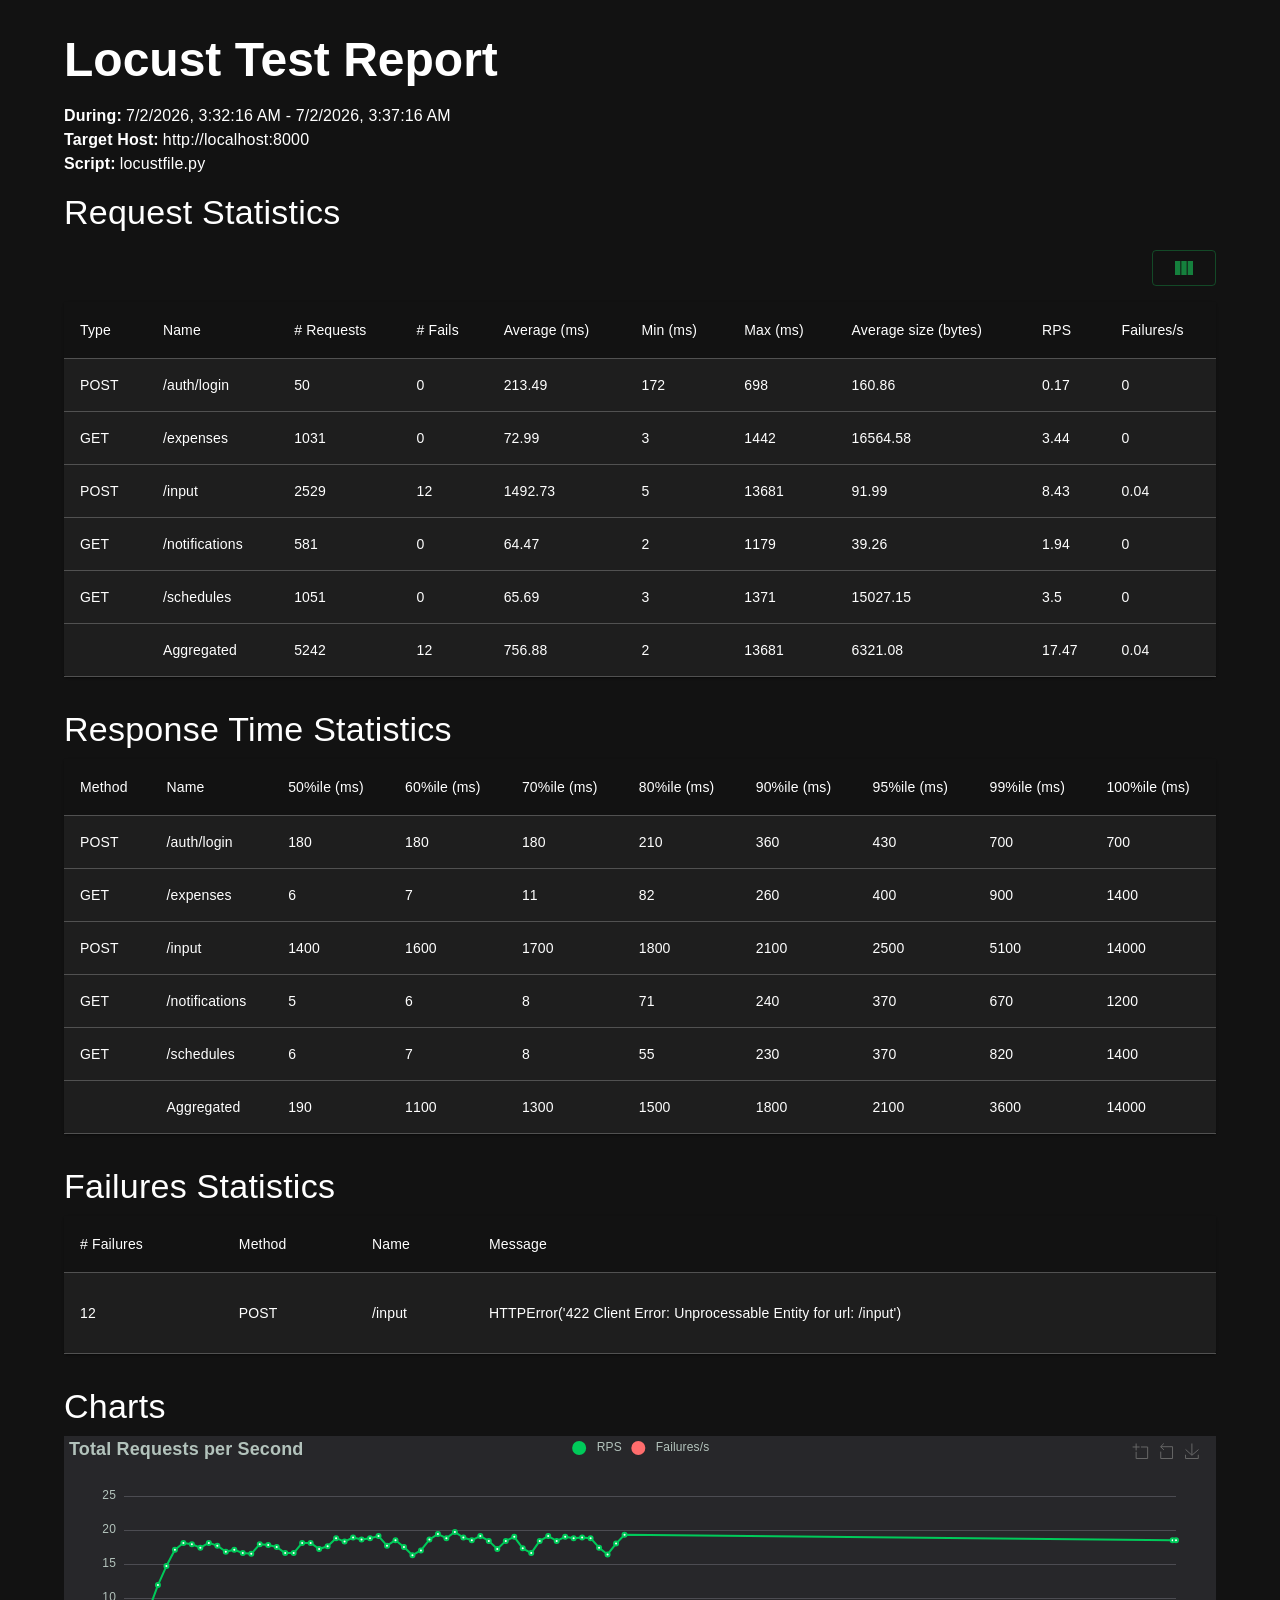
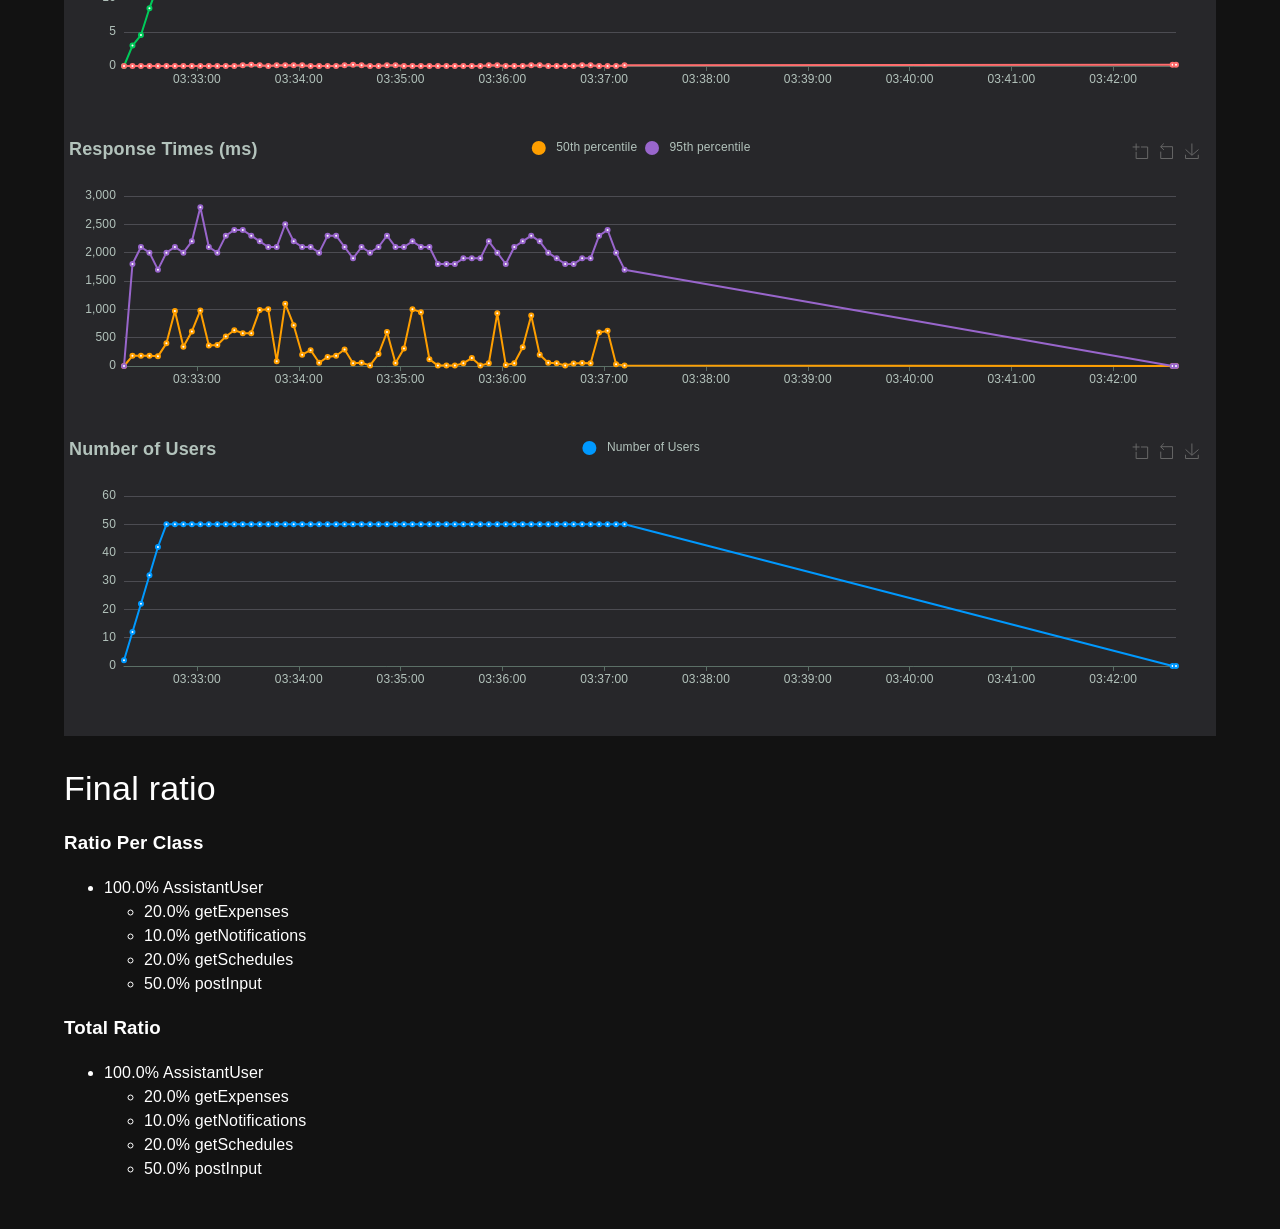
==== loadtest/results/baseline_random/exact_cache/report.html @ 888707a3 "test: add baseline_random exact_cache results (hit rate 83%, p50 unchanged)" ====
<!DOCTYPE html>
<html lang="en">
  
  <head>
    <meta charset="utf-8" />
    <link rel="shortcut icon" href="../../assets/favicon-light.png" media="(prefers-color-scheme: light)">
    <link rel="shortcut icon" href="../../assets/favicon-dark.png" media="(prefers-color-scheme: dark)">
    <meta name="viewport" content="width=device-width, initial-scale=1" />
    <meta name="theme-color" content="#000000" />

    <title>Locust</title>
    <script type="module" crossorigin>function jW(e,t){for(var r=0;r<t.length;r++){const n=t[r];if(typeof n!="string"&&!Array.isArray(n)){for(const i in n)if(i!=="default"&&!(i in e)){const a=Object.getOwnPropertyDescriptor(n,i);a&&Object.defineProperty(e,i,a.get?a:{enumerable:!0,get:()=>n[i]})}}}return Object.freeze(Object.defineProperty(e,Symbol.toStringTag,{value:"Module"}))}(function(){const t=document.createElement("link").relList;if(t&&t.supports&&t.supports("modulepreload"))return;for(const i of document.querySelectorAll('link[rel="modulepreload"]'))n(i);new MutationObserver(i=>{for(const a of i)if(a.type==="childList")for(const o of a.addedNodes)o.tagName==="LINK"&&o.rel==="modulepreload"&&n(o)}).observe(document,{childList:!0,subtree:!0});function r(i){const a={};return i.integrity&&(a.integrity=i.integrity),i.referrerPolicy&&(a.referrerPolicy=i.referrerPolicy),i.crossOrigin==="use-credentials"?a.credentials="include":i.crossOrigin==="anonymous"?a.credentials="omit":a.credentials="same-origin",a}function n(i){if(i.ep)return;i.ep=!0;const a=r(i);fetch(i.href,a)}})();function ym(e){return e&&e.__esModule&&Object.prototype.hasOwnProperty.call(e,"default")?e.default:e}function YW(e){if(e.__esModule)return e;var t=e.default;if(typeof t=="function"){var r=function n(){return this instanceof n?Reflect.construct(t,arguments,this.constructor):t.apply(this,arguments)};r.prototype=t.prototype}else r={};return Object.defineProperty(r,"__esModule",{value:!0}),Object.keys(e).forEach(function(n){var i=Object.getOwnPropertyDescriptor(e,n);Object.defineProperty(r,n,i.get?i:{enumerable:!0,get:function(){return e[n]}})}),r}var Fz={exports:{}},mm={},Vz={exports:{}},je={};/**
 * @license React
 * react.production.min.js
 *
 * Copyright (c) Facebook, Inc. and its affiliates.
 *
 * This source code is licensed under the MIT license found in the
 * LICENSE file in the root directory of this source tree.
 */var Gd=Symbol.for("react.element"),XW=Symbol.for("react.portal"),ZW=Symbol.for("react.fragment"),KW=Symbol.for("react.strict_mode"),qW=Symbol.for("react.profiler"),QW=Symbol.for("react.provider"),JW=Symbol.for("react.context"),e8=Symbol.for("react.forward_ref"),t8=Symbol.for("react.suspense"),r8=Symbol.for("react.memo"),n8=Symbol.for("react.lazy"),kM=Symbol.iterator;function i8(e){return e===null||typeof e!="object"?null:(e=kM&&e[kM]||e["@@iterator"],typeof e=="function"?e:null)}var Gz={isMounted:function(){return!1},enqueueForceUpdate:function(){},enqueueReplaceState:function(){},enqueueSetState:function(){}},$z=Object.assign,Hz={};function zc(e,t,r){this.props=e,this.context=t,this.refs=Hz,this.updater=r||Gz}zc.prototype.isReactComponent={};zc.prototype.setState=function(e,t){if(typeof e!="object"&&typeof e!="function"&&e!=null)throw Error("setState(...): takes an object of state variables to update or a function which returns an object of state variables.");this.updater.enqueueSetState(this,e,t,"setState")};zc.prototype.forceUpdate=function(e){this.updater.enqueueForceUpdate(this,e,"forceUpdate")};function Wz(){}Wz.prototype=zc.prototype;function OC(e,t,r){this.props=e,this.context=t,this.refs=Hz,this.updater=r||Gz}var NC=OC.prototype=new Wz;NC.constructor=OC;$z(NC,zc.prototype);NC.isPureReactComponent=!0;var PM=Array.isArray,Uz=Object.prototype.hasOwnProperty,zC={current:null},jz={key:!0,ref:!0,__self:!0,__source:!0};function Yz(e,t,r){var n,i={},a=null,o=null;if(t!=null)for(n in t.ref!==void 0&&(o=t.ref),t.key!==void 0&&(a=""+t.key),t)Uz.call(t,n)&&!jz.hasOwnProperty(n)&&(i[n]=t[n]);var s=arguments.length-2;if(s===1)i.children=r;else if(1<s){for(var l=Array(s),u=0;u<s;u++)l[u]=arguments[u+2];i.children=l}if(e&&e.defaultProps)for(n in s=e.defaultProps,s)i[n]===void 0&&(i[n]=s[n]);return{$$typeof:Gd,type:e,key:a,ref:o,props:i,_owner:zC.current}}function a8(e,t){return{$$typeof:Gd,type:e.type,key:t,ref:e.ref,props:e.props,_owner:e._owner}}function BC(e){return typeof e=="object"&&e!==null&&e.$$typeof===Gd}function o8(e){var t={"=":"=0",":":"=2"};return"$"+e.replace(/[=:]/g,function(r){return t[r]})}var IM=/\/+/g;function t1(e,t){return typeof e=="object"&&e!==null&&e.key!=null?o8(""+e.key):t.toString(36)}function Zv(e,t,r,n,i){var a=typeof e;(a==="undefined"||a==="boolean")&&(e=null);var o=!1;if(e===null)o=!0;else switch(a){case"string":case"number":o=!0;break;case"object":switch(e.$$typeof){case Gd:case XW:o=!0}}if(o)return o=e,i=i(o),e=n===""?"."+t1(o,0):n,PM(i)?(r="",e!=null&&(r=e.replace(IM,"$&/")+"/"),Zv(i,t,r,"",function(u){return u})):i!=null&&(BC(i)&&(i=a8(i,r+(!i.key||o&&o.key===i.key?"":(""+i.key).replace(IM,"$&/")+"/")+e)),t.push(i)),1;if(o=0,n=n===""?".":n+":",PM(e))for(var s=0;s<e.length;s++){a=e[s];var l=n+t1(a,s);o+=Zv(a,t,r,l,i)}else if(l=i8(e),typeof l=="function")for(e=l.call(e),s=0;!(a=e.next()).done;)a=a.value,l=n+t1(a,s++),o+=Zv(a,t,r,l,i);else if(a==="object")throw t=String(e),Error("Objects are not valid as a React child (found: "+(t==="[object Object]"?"object with keys {"+Object.keys(e).join(", ")+"}":t)+"). If you meant to render a collection of children, use an array instead.");return o}function Sp(e,t,r){if(e==null)return e;var n=[],i=0;return Zv(e,n,"","",function(a){return t.call(r,a,i++)}),n}function s8(e){if(e._status===-1){var t=e._result;t=t(),t.then(function(r){(e._status===0||e._status===-1)&&(e._status=1,e._result=r)},function(r){(e._status===0||e._status===-1)&&(e._status=2,e._result=r)}),e._status===-1&&(e._status=0,e._result=t)}if(e._status===1)return e._result.default;throw e._result}var jr={current:null},Kv={transition:null},l8={ReactCurrentDispatcher:jr,ReactCurrentBatchConfig:Kv,ReactCurrentOwner:zC};function Xz(){throw Error("act(...) is not supported in production builds of React.")}je.Children={map:Sp,forEach:function(e,t,r){Sp(e,function(){t.apply(this,arguments)},r)},count:function(e){var t=0;return Sp(e,function(){t++}),t},toArray:function(e){return Sp(e,function(t){return t})||[]},only:function(e){if(!BC(e))throw Error("React.Children.only expected to receive a single React element child.");return e}};je.Component=zc;je.Fragment=ZW;je.Profiler=qW;je.PureComponent=OC;je.StrictMode=KW;je.Suspense=t8;je.__SECRET_INTERNALS_DO_NOT_USE_OR_YOU_WILL_BE_FIRED=l8;je.act=Xz;je.cloneElement=function(e,t,r){if(e==null)throw Error("React.cloneElement(...): The argument must be a React element, but you passed "+e+".");var n=$z({},e.props),i=e.key,a=e.ref,o=e._owner;if(t!=null){if(t.ref!==void 0&&(a=t.ref,o=zC.current),t.key!==void 0&&(i=""+t.key),e.type&&e.type.defaultProps)var s=e.type.defaultProps;for(l in t)Uz.call(t,l)&&!jz.hasOwnProperty(l)&&(n[l]=t[l]===void 0&&s!==void 0?s[l]:t[l])}var l=arguments.length-2;if(l===1)n.children=r;else if(1<l){s=Array(l);for(var u=0;u<l;u++)s[u]=arguments[u+2];n.children=s}return{$$typeof:Gd,type:e.type,key:i,ref:a,props:n,_owner:o}};je.createContext=function(e){return e={$$typeof:JW,_currentValue:e,_currentValue2:e,_threadCount:0,Provider:null,Consumer:null,_defaultValue:null,_globalName:null},e.Provider={$$typeof:QW,_context:e},e.Consumer=e};je.createElement=Yz;je.createFactory=function(e){var t=Yz.bind(null,e);return t.type=e,t};je.createRef=function(){return{current:null}};je.forwardRef=function(e){return{$$typeof:e8,render:e}};je.isValidElement=BC;je.lazy=function(e){return{$$typeof:n8,_payload:{_status:-1,_result:e},_init:s8}};je.memo=function(e,t){return{$$typeof:r8,type:e,compare:t===void 0?null:t}};je.startTransition=function(e){var t=Kv.transition;Kv.transition={};try{e()}finally{Kv.transition=t}};je.unstable_act=Xz;je.useCallback=function(e,t){return jr.current.useCallback(e,t)};je.useContext=function(e){return jr.current.useContext(e)};je.useDebugValue=function(){};je.useDeferredValue=function(e){return jr.current.useDeferredValue(e)};je.useEffect=function(e,t){return jr.current.useEffect(e,t)};je.useId=function(){return jr.current.useId()};je.useImperativeHandle=function(e,t,r){return jr.current.useImperativeHandle(e,t,r)};je.useInsertionEffect=function(e,t){return jr.current.useInsertionEffect(e,t)};je.useLayoutEffect=function(e,t){return jr.current.useLayoutEffect(e,t)};je.useMemo=function(e,t){return jr.current.useMemo(e,t)};je.useReducer=function(e,t,r){return jr.current.useReducer(e,t,r)};je.useRef=function(e){return jr.current.useRef(e)};je.useState=function(e){return jr.current.useState(e)};je.useSyncExternalStore=function(e,t,r){return jr.current.useSyncExternalStore(e,t,r)};je.useTransition=function(){return jr.current.useTransition()};je.version="18.3.1";Vz.exports=je;var F=Vz.exports;const bi=ym(F),$h=jW({__proto__:null,default:bi},[F]);/**
 * @license React
 * react-jsx-runtime.production.min.js
 *
 * Copyright (c) Facebook, Inc. and its affiliates.
 *
 * This source code is licensed under the MIT license found in the
 * LICENSE file in the root directory of this source tree.
 */var u8=F,c8=Symbol.for("react.element"),f8=Symbol.for("react.fragment"),h8=Object.prototype.hasOwnProperty,d8=u8.__SECRET_INTERNALS_DO_NOT_USE_OR_YOU_WILL_BE_FIRED.ReactCurrentOwner,p8={key:!0,ref:!0,__self:!0,__source:!0};function Zz(e,t,r){var n,i={},a=null,o=null;r!==void 0&&(a=""+r),t.key!==void 0&&(a=""+t.key),t.ref!==void 0&&(o=t.ref);for(n in t)h8.call(t,n)&&!p8.hasOwnProperty(n)&&(i[n]=t[n]);if(e&&e.defaultProps)for(n in t=e.defaultProps,t)i[n]===void 0&&(i[n]=t[n]);return{$$typeof:c8,type:e,key:a,ref:o,props:i,_owner:d8.current}}mm.Fragment=f8;mm.jsx=Zz;mm.jsxs=Zz;Fz.exports=mm;var H=Fz.exports,bS={},Kz={exports:{}},Ln={},qz={exports:{}},Qz={};/**
 * @license React
 * scheduler.production.min.js
 *
 * Copyright (c) Facebook, Inc. and its affiliates.
 *
 * This source code is licensed under the MIT license found in the
 * LICENSE file in the root directory of this source tree.
 */(function(e){function t(O,B){var I=O.length;O.push(B);e:for(;0<I;){var G=I-1>>>1,U=O[G];if(0<i(U,B))O[G]=B,O[I]=U,I=G;else break e}}function r(O){return O.length===0?null:O[0]}function n(O){if(O.length===0)return null;var B=O[0],I=O.pop();if(I!==B){O[0]=I;e:for(var G=0,U=O.length,N=U>>>1;G<N;){var Z=2*(G+1)-1,oe=O[Z],te=Z+1,fe=O[te];if(0>i(oe,I))te<U&&0>i(fe,oe)?(O[G]=fe,O[te]=I,G=te):(O[G]=oe,O[Z]=I,G=Z);else if(te<U&&0>i(fe,I))O[G]=fe,O[te]=I,G=te;else break e}}return B}function i(O,B){var I=O.sortIndex-B.sortIndex;return I!==0?I:O.id-B.id}if(typeof performance=="object"&&typeof performance.now=="function"){var a=performance;e.unstable_now=function(){return a.now()}}else{var o=Date,s=o.now();e.unstable_now=function(){return o.now()-s}}var l=[],u=[],c=1,f=null,h=3,d=!1,p=!1,v=!1,g=typeof setTimeout=="function"?setTimeout:null,y=typeof clearTimeout=="function"?clearTimeout:null,m=typeof setImmediate<"u"?setImmediate:null;typeof navigator<"u"&&navigator.scheduling!==void 0&&navigator.scheduling.isInputPending!==void 0&&navigator.scheduling.isInputPending.bind(navigator.scheduling);function _(O){for(var B=r(u);B!==null;){if(B.callback===null)n(u);else if(B.startTime<=O)n(u),B.sortIndex=B.expirationTime,t(l,B);else break;B=r(u)}}function x(O){if(v=!1,_(O),!p)if(r(l)!==null)p=!0,R(w);else{var B=r(u);B!==null&&z(x,B.startTime-O)}}function w(O,B){p=!1,v&&(v=!1,y(C),C=-1),d=!0;var I=h;try{for(_(B),f=r(l);f!==null&&(!(f.expirationTime>B)||O&&!M());){var G=f.callback;if(typeof G=="function"){f.callback=null,h=f.priorityLevel;var U=G(f.expirationTime<=B);B=e.unstable_now(),typeof U=="function"?f.callback=U:f===r(l)&&n(l),_(B)}else n(l);f=r(l)}if(f!==null)var N=!0;else{var Z=r(u);Z!==null&&z(x,Z.startTime-B),N=!1}return N}finally{f=null,h=I,d=!1}}var S=!1,b=null,C=-1,T=5,A=-1;function M(){return!(e.unstable_now()-A<T)}function k(){if(b!==null){var O=e.unstable_now();A=O;var B=!0;try{B=b(!0,O)}finally{B?P():(S=!1,b=null)}}else S=!1}var P;if(typeof m=="function")P=function(){m(k)};else if(typeof MessageChannel<"u"){var L=new MessageChannel,E=L.port2;L.port1.onmessage=k,P=function(){E.postMessage(null)}}else P=function(){g(k,0)};function R(O){b=O,S||(S=!0,P())}function z(O,B){C=g(function(){O(e.unstable_now())},B)}e.unstable_IdlePriority=5,e.unstable_ImmediatePriority=1,e.unstable_LowPriority=4,e.unstable_NormalPriority=3,e.unstable_Profiling=null,e.unstable_UserBlockingPriority=2,e.unstable_cancelCallback=function(O){O.callback=null},e.unstable_continueExecution=function(){p||d||(p=!0,R(w))},e.unstable_forceFrameRate=function(O){0>O||125<O?console.error("forceFrameRate takes a positive int between 0 and 125, forcing frame rates higher than 125 fps is not supported"):T=0<O?Math.floor(1e3/O):5},e.unstable_getCurrentPriorityLevel=function(){return h},e.unstable_getFirstCallbackNode=function(){return r(l)},e.unstable_next=function(O){switch(h){case 1:case 2:case 3:var B=3;break;default:B=h}var I=h;h=B;try{return O()}finally{h=I}},e.unstable_pauseExecution=function(){},e.unstable_requestPaint=function(){},e.unstable_runWithPriority=function(O,B){switch(O){case 1:case 2:case 3:case 4:case 5:break;default:O=3}var I=h;h=O;try{return B()}finally{h=I}},e.unstable_scheduleCallback=function(O,B,I){var G=e.unstable_now();switch(typeof I=="object"&&I!==null?(I=I.delay,I=typeof I=="number"&&0<I?G+I:G):I=G,O){case 1:var U=-1;break;case 2:U=250;break;case 5:U=1073741823;break;case 4:U=1e4;break;default:U=5e3}return U=I+U,O={id:c++,callback:B,priorityLevel:O,startTime:I,expirationTime:U,sortIndex:-1},I>G?(O.sortIndex=I,t(u,O),r(l)===null&&O===r(u)&&(v?(y(C),C=-1):v=!0,z(x,I-G))):(O.sortIndex=U,t(l,O),p||d||(p=!0,R(w))),O},e.unstable_shouldYield=M,e.unstable_wrapCallback=function(O){var B=h;return function(){var I=h;h=B;try{return O.apply(this,arguments)}finally{h=I}}}})(Qz);qz.exports=Qz;var v8=qz.exports;/**
 * @license React
 * react-dom.production.min.js
 *
 * Copyright (c) Facebook, Inc. and its affiliates.
 *
 * This source code is licensed under the MIT license found in the
 * LICENSE file in the root directory of this source tree.
 */var g8=F,Pn=v8;function Q(e){for(var t="https://reactjs.org/docs/error-decoder.html?invariant="+e,r=1;r<arguments.length;r++)t+="&args[]="+encodeURIComponent(arguments[r]);return"Minified React error #"+e+"; visit "+t+" for the full message or use the non-minified dev environment for full errors and additional helpful warnings."}var Jz=new Set,Hh={};function Vl(e,t){dc(e,t),dc(e+"Capture",t)}function dc(e,t){for(Hh[e]=t,e=0;e<t.length;e++)Jz.add(t[e])}var Ha=!(typeof window>"u"||typeof window.document>"u"||typeof window.document.createElement>"u"),CS=Object.prototype.hasOwnProperty,y8=/^[:A-Z_a-z\u00C0-\u00D6\u00D8-\u00F6\u00F8-\u02FF\u0370-\u037D\u037F-\u1FFF\u200C-\u200D\u2070-\u218F\u2C00-\u2FEF\u3001-\uD7FF\uF900-\uFDCF\uFDF0-\uFFFD][:A-Z_a-z\u00C0-\u00D6\u00D8-\u00F6\u00F8-\u02FF\u0370-\u037D\u037F-\u1FFF\u200C-\u200D\u2070-\u218F\u2C00-\u2FEF\u3001-\uD7FF\uF900-\uFDCF\uFDF0-\uFFFD\-.0-9\u00B7\u0300-\u036F\u203F-\u2040]*$/,EM={},LM={};function m8(e){return CS.call(LM,e)?!0:CS.call(EM,e)?!1:y8.test(e)?LM[e]=!0:(EM[e]=!0,!1)}function _8(e,t,r,n){if(r!==null&&r.type===0)return!1;switch(typeof t){case"function":case"symbol":return!0;case"boolean":return n?!1:r!==null?!r.acceptsBooleans:(e=e.toLowerCase().slice(0,5),e!=="data-"&&e!=="aria-");default:return!1}}function x8(e,t,r,n){if(t===null||typeof t>"u"||_8(e,t,r,n))return!0;if(n)return!1;if(r!==null)switch(r.type){case 3:return!t;case 4:return t===!1;case 5:return isNaN(t);case 6:return isNaN(t)||1>t}return!1}function Yr(e,t,r,n,i,a,o){this.acceptsBooleans=t===2||t===3||t===4,this.attributeName=n,this.attributeNamespace=i,this.mustUseProperty=r,this.propertyName=e,this.type=t,this.sanitizeURL=a,this.removeEmptyString=o}var mr={};"children dangerouslySetInnerHTML defaultValue defaultChecked innerHTML suppressContentEditableWarning suppressHydrationWarning style".split(" ").forEach(function(e){mr[e]=new Yr(e,0,!1,e,null,!1,!1)});[["acceptCharset","accept-charset"],["className","class"],["htmlFor","for"],["httpEquiv","http-equiv"]].forEach(function(e){var t=e[0];mr[t]=new Yr(t,1,!1,e[1],null,!1,!1)});["contentEditable","draggable","spellCheck","value"].forEach(function(e){mr[e]=new Yr(e,2,!1,e.toLowerCase(),null,!1,!1)});["autoReverse","externalResourcesRequired","focusable","preserveAlpha"].forEach(function(e){mr[e]=new Yr(e,2,!1,e,null,!1,!1)});"allowFullScreen async autoFocus autoPlay controls default defer disabled disablePictureInPicture disableRemotePlayback formNoValidate hidden loop noModule noValidate open playsInline readOnly required reversed scoped seamless itemScope".split(" ").forEach(function(e){mr[e]=new Yr(e,3,!1,e.toLowerCase(),null,!1,!1)});["checked","multiple","muted","selected"].forEach(function(e){mr[e]=new Yr(e,3,!0,e,null,!1,!1)});["capture","download"].forEach(function(e){mr[e]=new Yr(e,4,!1,e,null,!1,!1)});["cols","rows","size","span"].forEach(function(e){mr[e]=new Yr(e,6,!1,e,null,!1,!1)});["rowSpan","start"].forEach(function(e){mr[e]=new Yr(e,5,!1,e.toLowerCase(),null,!1,!1)});var FC=/[\-:]([a-z])/g;function VC(e){return e[1].toUpperCase()}"accent-height alignment-baseline arabic-form baseline-shift cap-height clip-path clip-rule color-interpolation color-interpolation-filters color-profile color-rendering dominant-baseline enable-background fill-opacity fill-rule flood-color flood-opacity font-family font-size font-size-adjust font-stretch font-style font-variant font-weight glyph-name glyph-orientation-horizontal glyph-orientation-vertical horiz-adv-x horiz-origin-x image-rendering letter-spacing lighting-color marker-end marker-mid marker-start overline-position overline-thickness paint-order panose-1 pointer-events rendering-intent shape-rendering stop-color stop-opacity strikethrough-position strikethrough-thickness stroke-dasharray stroke-dashoffset stroke-linecap stroke-linejoin stroke-miterlimit stroke-opacity stroke-width text-anchor text-decoration text-rendering underline-position underline-thickness unicode-bidi unicode-range units-per-em v-alphabetic v-hanging v-ideographic v-mathematical vector-effect vert-adv-y vert-origin-x vert-origin-y word-spacing writing-mode xmlns:xlink x-height".split(" ").forEach(function(e){var t=e.replace(FC,VC);mr[t]=new Yr(t,1,!1,e,null,!1,!1)});"xlink:actuate xlink:arcrole xlink:role xlink:show xlink:title xlink:type".split(" ").forEach(function(e){var t=e.replace(FC,VC);mr[t]=new Yr(t,1,!1,e,"http://www.w3.org/1999/xlink",!1,!1)});["xml:base","xml:lang","xml:space"].forEach(function(e){var t=e.replace(FC,VC);mr[t]=new Yr(t,1,!1,e,"http://www.w3.org/XML/1998/namespace",!1,!1)});["tabIndex","crossOrigin"].forEach(function(e){mr[e]=new Yr(e,1,!1,e.toLowerCase(),null,!1,!1)});mr.xlinkHref=new Yr("xlinkHref",1,!1,"xlink:href","http://www.w3.org/1999/xlink",!0,!1);["src","href","action","formAction"].forEach(function(e){mr[e]=new Yr(e,1,!1,e.toLowerCase(),null,!0,!0)});function GC(e,t,r,n){var i=mr.hasOwnProperty(t)?mr[t]:null;(i!==null?i.type!==0:n||!(2<t.length)||t[0]!=="o"&&t[0]!=="O"||t[1]!=="n"&&t[1]!=="N")&&(x8(t,r,i,n)&&(r=null),n||i===null?m8(t)&&(r===null?e.removeAttribute(t):e.setAttribute(t,""+r)):i.mustUseProperty?e[i.propertyName]=r===null?i.type===3?!1:"":r:(t=i.attributeName,n=i.attributeNamespace,r===null?e.removeAttribute(t):(i=i.type,r=i===3||i===4&&r===!0?"":""+r,n?e.setAttributeNS(n,t,r):e.setAttribute(t,r))))}var ro=g8.__SECRET_INTERNALS_DO_NOT_USE_OR_YOU_WILL_BE_FIRED,wp=Symbol.for("react.element"),Ru=Symbol.for("react.portal"),Ou=Symbol.for("react.fragment"),$C=Symbol.for("react.strict_mode"),TS=Symbol.for("react.profiler"),e5=Symbol.for("react.provider"),t5=Symbol.for("react.context"),HC=Symbol.for("react.forward_ref"),AS=Symbol.for("react.suspense"),MS=Symbol.for("react.suspense_list"),WC=Symbol.for("react.memo"),xo=Symbol.for("react.lazy"),r5=Symbol.for("react.offscreen"),RM=Symbol.iterator;function lf(e){return e===null||typeof e!="object"?null:(e=RM&&e[RM]||e["@@iterator"],typeof e=="function"?e:null)}var Dt=Object.assign,r1;function Zf(e){if(r1===void 0)try{throw Error()}catch(r){var t=r.stack.trim().match(/\n( *(at )?)/);r1=t&&t[1]||""}return`
`+r1+e}var n1=!1;function i1(e,t){if(!e||n1)return"";n1=!0;var r=Error.prepareStackTrace;Error.prepareStackTrace=void 0;try{if(t)if(t=function(){throw Error()},Object.defineProperty(t.prototype,"props",{set:function(){throw Error()}}),typeof Reflect=="object"&&Reflect.construct){try{Reflect.construct(t,[])}catch(u){var n=u}Reflect.construct(e,[],t)}else{try{t.call()}catch(u){n=u}e.call(t.prototype)}else{try{throw Error()}catch(u){n=u}e()}}catch(u){if(u&&n&&typeof u.stack=="string"){for(var i=u.stack.split(`
`),a=n.stack.split(`
`),o=i.length-1,s=a.length-1;1<=o&&0<=s&&i[o]!==a[s];)s--;for(;1<=o&&0<=s;o--,s--)if(i[o]!==a[s]){if(o!==1||s!==1)do if(o--,s--,0>s||i[o]!==a[s]){var l=`
`+i[o].replace(" at new "," at ");return e.displayName&&l.includes("<anonymous>")&&(l=l.replace("<anonymous>",e.displayName)),l}while(1<=o&&0<=s);break}}}finally{n1=!1,Error.prepareStackTrace=r}return(e=e?e.displayName||e.name:"")?Zf(e):""}function S8(e){switch(e.tag){case 5:return Zf(e.type);case 16:return Zf("Lazy");case 13:return Zf("Suspense");case 19:return Zf("SuspenseList");case 0:case 2:case 15:return e=i1(e.type,!1),e;case 11:return e=i1(e.type.render,!1),e;case 1:return e=i1(e.type,!0),e;default:return""}}function DS(e){if(e==null)return null;if(typeof e=="function")return e.displayName||e.name||null;if(typeof e=="string")return e;switch(e){case Ou:return"Fragment";case Ru:return"Portal";case TS:return"Profiler";case $C:return"StrictMode";case AS:return"Suspense";case MS:return"SuspenseList"}if(typeof e=="object")switch(e.$$typeof){case t5:return(e.displayName||"Context")+".Consumer";case e5:return(e._context.displayName||"Context")+".Provider";case HC:var t=e.render;return e=e.displayName,e||(e=t.displayName||t.name||"",e=e!==""?"ForwardRef("+e+")":"ForwardRef"),e;case WC:return t=e.displayName||null,t!==null?t:DS(e.type)||"Memo";case xo:t=e._payload,e=e._init;try{return DS(e(t))}catch{}}return null}function w8(e){var t=e.type;switch(e.tag){case 24:return"Cache";case 9:return(t.displayName||"Context")+".Consumer";case 10:return(t._context.displayName||"Context")+".Provider";case 18:return"DehydratedFragment";case 11:return e=t.render,e=e.displayName||e.name||"",t.displayName||(e!==""?"ForwardRef("+e+")":"ForwardRef");case 7:return"Fragment";case 5:return t;case 4:return"Portal";case 3:return"Root";case 6:return"Text";case 16:return DS(t);case 8:return t===$C?"StrictMode":"Mode";case 22:return"Offscreen";case 12:return"Profiler";case 21:return"Scope";case 13:return"Suspense";case 19:return"SuspenseList";case 25:return"TracingMarker";case 1:case 0:case 17:case 2:case 14:case 15:if(typeof t=="function")return t.displayName||t.name||null;if(typeof t=="string")return t}return null}function Zo(e){switch(typeof e){case"boolean":case"number":case"string":case"undefined":return e;case"object":return e;default:return""}}function n5(e){var t=e.type;return(e=e.nodeName)&&e.toLowerCase()==="input"&&(t==="checkbox"||t==="radio")}function b8(e){var t=n5(e)?"checked":"value",r=Object.getOwnPropertyDescriptor(e.constructor.prototype,t),n=""+e[t];if(!e.hasOwnProperty(t)&&typeof r<"u"&&typeof r.get=="function"&&typeof r.set=="function"){var i=r.get,a=r.set;return Object.defineProperty(e,t,{configurable:!0,get:function(){return i.call(this)},set:function(o){n=""+o,a.call(this,o)}}),Object.defineProperty(e,t,{enumerable:r.enumerable}),{getValue:function(){return n},setValue:function(o){n=""+o},stopTracking:function(){e._valueTracker=null,delete e[t]}}}}function bp(e){e._valueTracker||(e._valueTracker=b8(e))}function i5(e){if(!e)return!1;var t=e._valueTracker;if(!t)return!0;var r=t.getValue(),n="";return e&&(n=n5(e)?e.checked?"true":"false":e.value),e=n,e!==r?(t.setValue(e),!0):!1}function Rg(e){if(e=e||(typeof document<"u"?document:void 0),typeof e>"u")return null;try{return e.activeElement||e.body}catch{return e.body}}function kS(e,t){var r=t.checked;return Dt({},t,{defaultChecked:void 0,defaultValue:void 0,value:void 0,checked:r??e._wrapperState.initialChecked})}function OM(e,t){var r=t.defaultValue==null?"":t.defaultValue,n=t.checked!=null?t.checked:t.defaultChecked;r=Zo(t.value!=null?t.value:r),e._wrapperState={initialChecked:n,initialValue:r,controlled:t.type==="checkbox"||t.type==="radio"?t.checked!=null:t.value!=null}}function a5(e,t){t=t.checked,t!=null&&GC(e,"checked",t,!1)}function PS(e,t){a5(e,t);var r=Zo(t.value),n=t.type;if(r!=null)n==="number"?(r===0&&e.value===""||e.value!=r)&&(e.value=""+r):e.value!==""+r&&(e.value=""+r);else if(n==="submit"||n==="reset"){e.removeAttribute("value");return}t.hasOwnProperty("value")?IS(e,t.type,r):t.hasOwnProperty("defaultValue")&&IS(e,t.type,Zo(t.defaultValue)),t.checked==null&&t.defaultChecked!=null&&(e.defaultChecked=!!t.defaultChecked)}function NM(e,t,r){if(t.hasOwnProperty("value")||t.hasOwnProperty("defaultValue")){var n=t.type;if(!(n!=="submit"&&n!=="reset"||t.value!==void 0&&t.value!==null))return;t=""+e._wrapperState.initialValue,r||t===e.value||(e.value=t),e.defaultValue=t}r=e.name,r!==""&&(e.name=""),e.defaultChecked=!!e._wrapperState.initialChecked,r!==""&&(e.name=r)}function IS(e,t,r){(t!=="number"||Rg(e.ownerDocument)!==e)&&(r==null?e.defaultValue=""+e._wrapperState.initialValue:e.defaultValue!==""+r&&(e.defaultValue=""+r))}var Kf=Array.isArray;function Ku(e,t,r,n){if(e=e.options,t){t={};for(var i=0;i<r.length;i++)t["$"+r[i]]=!0;for(r=0;r<e.length;r++)i=t.hasOwnProperty("$"+e[r].value),e[r].selected!==i&&(e[r].selected=i),i&&n&&(e[r].defaultSelected=!0)}else{for(r=""+Zo(r),t=null,i=0;i<e.length;i++){if(e[i].value===r){e[i].selected=!0,n&&(e[i].defaultSelected=!0);return}t!==null||e[i].disabled||(t=e[i])}t!==null&&(t.selected=!0)}}function ES(e,t){if(t.dangerouslySetInnerHTML!=null)throw Error(Q(91));return Dt({},t,{value:void 0,defaultValue:void 0,children:""+e._wrapperState.initialValue})}function zM(e,t){var r=t.value;if(r==null){if(r=t.children,t=t.defaultValue,r!=null){if(t!=null)throw Error(Q(92));if(Kf(r)){if(1<r.length)throw Error(Q(93));r=r[0]}t=r}t==null&&(t=""),r=t}e._wrapperState={initialValue:Zo(r)}}function o5(e,t){var r=Zo(t.value),n=Zo(t.defaultValue);r!=null&&(r=""+r,r!==e.value&&(e.value=r),t.defaultValue==null&&e.defaultValue!==r&&(e.defaultValue=r)),n!=null&&(e.defaultValue=""+n)}function BM(e){var t=e.textContent;t===e._wrapperState.initialValue&&t!==""&&t!==null&&(e.value=t)}function s5(e){switch(e){case"svg":return"http://www.w3.org/2000/svg";case"math":return"http://www.w3.org/1998/Math/MathML";default:return"http://www.w3.org/1999/xhtml"}}function LS(e,t){return e==null||e==="http://www.w3.org/1999/xhtml"?s5(t):e==="http://www.w3.org/2000/svg"&&t==="foreignObject"?"http://www.w3.org/1999/xhtml":e}var Cp,l5=function(e){return typeof MSApp<"u"&&MSApp.execUnsafeLocalFunction?function(t,r,n,i){MSApp.execUnsafeLocalFunction(function(){return e(t,r,n,i)})}:e}(function(e,t){if(e.namespaceURI!=="http://www.w3.org/2000/svg"||"innerHTML"in e)e.innerHTML=t;else{for(Cp=Cp||document.createElement("div"),Cp.innerHTML="<svg>"+t.valueOf().toString()+"</svg>",t=Cp.firstChild;e.firstChild;)e.removeChild(e.firstChild);for(;t.firstChild;)e.appendChild(t.firstChild)}});function Wh(e,t){if(t){var r=e.firstChild;if(r&&r===e.lastChild&&r.nodeType===3){r.nodeValue=t;return}}e.textContent=t}var ph={animationIterationCount:!0,aspectRatio:!0,borderImageOutset:!0,borderImageSlice:!0,borderImageWidth:!0,boxFlex:!0,boxFlexGroup:!0,boxOrdinalGroup:!0,columnCount:!0,columns:!0,flex:!0,flexGrow:!0,flexPositive:!0,flexShrink:!0,flexNegative:!0,flexOrder:!0,gridArea:!0,gridRow:!0,gridRowEnd:!0,gridRowSpan:!0,gridRowStart:!0,gridColumn:!0,gridColumnEnd:!0,gridColumnSpan:!0,gridColumnStart:!0,fontWeight:!0,lineClamp:!0,lineHeight:!0,opacity:!0,order:!0,orphans:!0,tabSize:!0,widows:!0,zIndex:!0,zoom:!0,fillOpacity:!0,floodOpacity:!0,stopOpacity:!0,strokeDasharray:!0,strokeDashoffset:!0,strokeMiterlimit:!0,strokeOpacity:!0,strokeWidth:!0},C8=["Webkit","ms","Moz","O"];Object.keys(ph).forEach(function(e){C8.forEach(function(t){t=t+e.charAt(0).toUpperCase()+e.substring(1),ph[t]=ph[e]})});function u5(e,t,r){return t==null||typeof t=="boolean"||t===""?"":r||typeof t!="number"||t===0||ph.hasOwnProperty(e)&&ph[e]?(""+t).trim():t+"px"}function c5(e,t){e=e.style;for(var r in t)if(t.hasOwnProperty(r)){var n=r.indexOf("--")===0,i=u5(r,t[r],n);r==="float"&&(r="cssFloat"),n?e.setProperty(r,i):e[r]=i}}var T8=Dt({menuitem:!0},{area:!0,base:!0,br:!0,col:!0,embed:!0,hr:!0,img:!0,input:!0,keygen:!0,link:!0,meta:!0,param:!0,source:!0,track:!0,wbr:!0});function RS(e,t){if(t){if(T8[e]&&(t.children!=null||t.dangerouslySetInnerHTML!=null))throw Error(Q(137,e));if(t.dangerouslySetInnerHTML!=null){if(t.children!=null)throw Error(Q(60));if(typeof t.dangerouslySetInnerHTML!="object"||!("__html"in t.dangerouslySetInnerHTML))throw Error(Q(61))}if(t.style!=null&&typeof t.style!="object")throw Error(Q(62))}}function OS(e,t){if(e.indexOf("-")===-1)return typeof t.is=="string";switch(e){case"annotation-xml":case"color-profile":case"font-face":case"font-face-src":case"font-face-uri":case"font-face-format":case"font-face-name":case"missing-glyph":return!1;default:return!0}}var NS=null;function UC(e){return e=e.target||e.srcElement||window,e.correspondingUseElement&&(e=e.correspondingUseElement),e.nodeType===3?e.parentNode:e}var zS=null,qu=null,Qu=null;function FM(e){if(e=Wd(e)){if(typeof zS!="function")throw Error(Q(280));var t=e.stateNode;t&&(t=bm(t),zS(e.stateNode,e.type,t))}}function f5(e){qu?Qu?Qu.push(e):Qu=[e]:qu=e}function h5(){if(qu){var e=qu,t=Qu;if(Qu=qu=null,FM(e),t)for(e=0;e<t.length;e++)FM(t[e])}}function d5(e,t){return e(t)}function p5(){}var a1=!1;function v5(e,t,r){if(a1)return e(t,r);a1=!0;try{return d5(e,t,r)}finally{a1=!1,(qu!==null||Qu!==null)&&(p5(),h5())}}function Uh(e,t){var r=e.stateNode;if(r===null)return null;var n=bm(r);if(n===null)return null;r=n[t];e:switch(t){case"onClick":case"onClickCapture":case"onDoubleClick":case"onDoubleClickCapture":case"onMouseDown":case"onMouseDownCapture":case"onMouseMove":case"onMouseMoveCapture":case"onMouseUp":case"onMouseUpCapture":case"onMouseEnter":(n=!n.disabled)||(e=e.type,n=!(e==="button"||e==="input"||e==="select"||e==="textarea")),e=!n;break e;default:e=!1}if(e)return null;if(r&&typeof r!="function")throw Error(Q(231,t,typeof r));return r}var BS=!1;if(Ha)try{var uf={};Object.defineProperty(uf,"passive",{get:function(){BS=!0}}),window.addEventListener("test",uf,uf),window.removeEventListener("test",uf,uf)}catch{BS=!1}function A8(e,t,r,n,i,a,o,s,l){var u=Array.prototype.slice.call(arguments,3);try{t.apply(r,u)}catch(c){this.onError(c)}}var vh=!1,Og=null,Ng=!1,FS=null,M8={onError:function(e){vh=!0,Og=e}};function D8(e,t,r,n,i,a,o,s,l){vh=!1,Og=null,A8.apply(M8,arguments)}function k8(e,t,r,n,i,a,o,s,l){if(D8.apply(this,arguments),vh){if(vh){var u=Og;vh=!1,Og=null}else throw Error(Q(198));Ng||(Ng=!0,FS=u)}}function Gl(e){var t=e,r=e;if(e.alternate)for(;t.return;)t=t.return;else{e=t;do t=e,t.flags&4098&&(r=t.return),e=t.return;while(e)}return t.tag===3?r:null}function g5(e){if(e.tag===13){var t=e.memoizedState;if(t===null&&(e=e.alternate,e!==null&&(t=e.memoizedState)),t!==null)return t.dehydrated}return null}function VM(e){if(Gl(e)!==e)throw Error(Q(188))}function P8(e){var t=e.alternate;if(!t){if(t=Gl(e),t===null)throw Error(Q(188));return t!==e?null:e}for(var r=e,n=t;;){var i=r.return;if(i===null)break;var a=i.alternate;if(a===null){if(n=i.return,n!==null){r=n;continue}break}if(i.child===a.child){for(a=i.child;a;){if(a===r)return VM(i),e;if(a===n)return VM(i),t;a=a.sibling}throw Error(Q(188))}if(r.return!==n.return)r=i,n=a;else{for(var o=!1,s=i.child;s;){if(s===r){o=!0,r=i,n=a;break}if(s===n){o=!0,n=i,r=a;break}s=s.sibling}if(!o){for(s=a.child;s;){if(s===r){o=!0,r=a,n=i;break}if(s===n){o=!0,n=a,r=i;break}s=s.sibling}if(!o)throw Error(Q(189))}}if(r.alternate!==n)throw Error(Q(190))}if(r.tag!==3)throw Error(Q(188));return r.stateNode.current===r?e:t}function y5(e){return e=P8(e),e!==null?m5(e):null}function m5(e){if(e.tag===5||e.tag===6)return e;for(e=e.child;e!==null;){var t=m5(e);if(t!==null)return t;e=e.sibling}return null}var _5=Pn.unstable_scheduleCallback,GM=Pn.unstable_cancelCallback,I8=Pn.unstable_shouldYield,E8=Pn.unstable_requestPaint,Ft=Pn.unstable_now,L8=Pn.unstable_getCurrentPriorityLevel,jC=Pn.unstable_ImmediatePriority,x5=Pn.unstable_UserBlockingPriority,zg=Pn.unstable_NormalPriority,R8=Pn.unstable_LowPriority,S5=Pn.unstable_IdlePriority,_m=null,la=null;function O8(e){if(la&&typeof la.onCommitFiberRoot=="function")try{la.onCommitFiberRoot(_m,e,void 0,(e.current.flags&128)===128)}catch{}}var Ai=Math.clz32?Math.clz32:B8,N8=Math.log,z8=Math.LN2;function B8(e){return e>>>=0,e===0?32:31-(N8(e)/z8|0)|0}var Tp=64,Ap=4194304;function qf(e){switch(e&-e){case 1:return 1;case 2:return 2;case 4:return 4;case 8:return 8;case 16:return 16;case 32:return 32;case 64:case 128:case 256:case 512:case 1024:case 2048:case 4096:case 8192:case 16384:case 32768:case 65536:case 131072:case 262144:case 524288:case 1048576:case 2097152:return e&4194240;case 4194304:case 8388608:case 16777216:case 33554432:case 67108864:return e&130023424;case 134217728:return 134217728;case 268435456:return 268435456;case 536870912:return 536870912;case 1073741824:return 1073741824;default:return e}}function Bg(e,t){var r=e.pendingLanes;if(r===0)return 0;var n=0,i=e.suspendedLanes,a=e.pingedLanes,o=r&268435455;if(o!==0){var s=o&~i;s!==0?n=qf(s):(a&=o,a!==0&&(n=qf(a)))}else o=r&~i,o!==0?n=qf(o):a!==0&&(n=qf(a));if(n===0)return 0;if(t!==0&&t!==n&&!(t&i)&&(i=n&-n,a=t&-t,i>=a||i===16&&(a&4194240)!==0))return t;if(n&4&&(n|=r&16),t=e.entangledLanes,t!==0)for(e=e.entanglements,t&=n;0<t;)r=31-Ai(t),i=1<<r,n|=e[r],t&=~i;return n}function F8(e,t){switch(e){case 1:case 2:case 4:return t+250;case 8:case 16:case 32:case 64:case 128:case 256:case 512:case 1024:case 2048:case 4096:case 8192:case 16384:case 32768:case 65536:case 131072:case 262144:case 524288:case 1048576:case 2097152:return t+5e3;case 4194304:case 8388608:case 16777216:case 33554432:case 67108864:return-1;case 134217728:case 268435456:case 536870912:case 1073741824:return-1;default:return-1}}function V8(e,t){for(var r=e.suspendedLanes,n=e.pingedLanes,i=e.expirationTimes,a=e.pendingLanes;0<a;){var o=31-Ai(a),s=1<<o,l=i[o];l===-1?(!(s&r)||s&n)&&(i[o]=F8(s,t)):l<=t&&(e.expiredLanes|=s),a&=~s}}function VS(e){return e=e.pendingLanes&-1073741825,e!==0?e:e&1073741824?1073741824:0}function w5(){var e=Tp;return Tp<<=1,!(Tp&4194240)&&(Tp=64),e}function o1(e){for(var t=[],r=0;31>r;r++)t.push(e);return t}function $d(e,t,r){e.pendingLanes|=t,t!==536870912&&(e.suspendedLanes=0,e.pingedLanes=0),e=e.eventTimes,t=31-Ai(t),e[t]=r}function G8(e,t){var r=e.pendingLanes&~t;e.pendingLanes=t,e.suspendedLanes=0,e.pingedLanes=0,e.expiredLanes&=t,e.mutableReadLanes&=t,e.entangledLanes&=t,t=e.entanglements;var n=e.eventTimes;for(e=e.expirationTimes;0<r;){var i=31-Ai(r),a=1<<i;t[i]=0,n[i]=-1,e[i]=-1,r&=~a}}function YC(e,t){var r=e.entangledLanes|=t;for(e=e.entanglements;r;){var n=31-Ai(r),i=1<<n;i&t|e[n]&t&&(e[n]|=t),r&=~i}}var ct=0;function b5(e){return e&=-e,1<e?4<e?e&268435455?16:536870912:4:1}var C5,XC,T5,A5,M5,GS=!1,Mp=[],zo=null,Bo=null,Fo=null,jh=new Map,Yh=new Map,Co=[],$8="mousedown mouseup touchcancel touchend touchstart auxclick dblclick pointercancel pointerdown pointerup dragend dragstart drop compositionend compositionstart keydown keypress keyup input textInput copy cut paste click change contextmenu reset submit".split(" ");function $M(e,t){switch(e){case"focusin":case"focusout":zo=null;break;case"dragenter":case"dragleave":Bo=null;break;case"mouseover":case"mouseout":Fo=null;break;case"pointerover":case"pointerout":jh.delete(t.pointerId);break;case"gotpointercapture":case"lostpointercapture":Yh.delete(t.pointerId)}}function cf(e,t,r,n,i,a){return e===null||e.nativeEvent!==a?(e={blockedOn:t,domEventName:r,eventSystemFlags:n,nativeEvent:a,targetContainers:[i]},t!==null&&(t=Wd(t),t!==null&&XC(t)),e):(e.eventSystemFlags|=n,t=e.targetContainers,i!==null&&t.indexOf(i)===-1&&t.push(i),e)}function H8(e,t,r,n,i){switch(t){case"focusin":return zo=cf(zo,e,t,r,n,i),!0;case"dragenter":return Bo=cf(Bo,e,t,r,n,i),!0;case"mouseover":return Fo=cf(Fo,e,t,r,n,i),!0;case"pointerover":var a=i.pointerId;return jh.set(a,cf(jh.get(a)||null,e,t,r,n,i)),!0;case"gotpointercapture":return a=i.pointerId,Yh.set(a,cf(Yh.get(a)||null,e,t,r,n,i)),!0}return!1}function D5(e){var t=Js(e.target);if(t!==null){var r=Gl(t);if(r!==null){if(t=r.tag,t===13){if(t=g5(r),t!==null){e.blockedOn=t,M5(e.priority,function(){T5(r)});return}}else if(t===3&&r.stateNode.current.memoizedState.isDehydrated){e.blockedOn=r.tag===3?r.stateNode.containerInfo:null;return}}}e.blockedOn=null}function qv(e){if(e.blockedOn!==null)return!1;for(var t=e.targetContainers;0<t.length;){var r=$S(e.domEventName,e.eventSystemFlags,t[0],e.nativeEvent);if(r===null){r=e.nativeEvent;var n=new r.constructor(r.type,r);NS=n,r.target.dispatchEvent(n),NS=null}else return t=Wd(r),t!==null&&XC(t),e.blockedOn=r,!1;t.shift()}return!0}function HM(e,t,r){qv(e)&&r.delete(t)}function W8(){GS=!1,zo!==null&&qv(zo)&&(zo=null),Bo!==null&&qv(Bo)&&(Bo=null),Fo!==null&&qv(Fo)&&(Fo=null),jh.forEach(HM),Yh.forEach(HM)}function ff(e,t){e.blockedOn===t&&(e.blockedOn=null,GS||(GS=!0,Pn.unstable_scheduleCallback(Pn.unstable_NormalPriority,W8)))}function Xh(e){function t(i){return ff(i,e)}if(0<Mp.length){ff(Mp[0],e);for(var r=1;r<Mp.length;r++){var n=Mp[r];n.blockedOn===e&&(n.blockedOn=null)}}for(zo!==null&&ff(zo,e),Bo!==null&&ff(Bo,e),Fo!==null&&ff(Fo,e),jh.forEach(t),Yh.forEach(t),r=0;r<Co.length;r++)n=Co[r],n.blockedOn===e&&(n.blockedOn=null);for(;0<Co.length&&(r=Co[0],r.blockedOn===null);)D5(r),r.blockedOn===null&&Co.shift()}var Ju=ro.ReactCurrentBatchConfig,Fg=!0;function U8(e,t,r,n){var i=ct,a=Ju.transition;Ju.transition=null;try{ct=1,ZC(e,t,r,n)}finally{ct=i,Ju.transition=a}}function j8(e,t,r,n){var i=ct,a=Ju.transition;Ju.transition=null;try{ct=4,ZC(e,t,r,n)}finally{ct=i,Ju.transition=a}}function ZC(e,t,r,n){if(Fg){var i=$S(e,t,r,n);if(i===null)g1(e,t,n,Vg,r),$M(e,n);else if(H8(i,e,t,r,n))n.stopPropagation();else if($M(e,n),t&4&&-1<$8.indexOf(e)){for(;i!==null;){var a=Wd(i);if(a!==null&&C5(a),a=$S(e,t,r,n),a===null&&g1(e,t,n,Vg,r),a===i)break;i=a}i!==null&&n.stopPropagation()}else g1(e,t,n,null,r)}}var Vg=null;function $S(e,t,r,n){if(Vg=null,e=UC(n),e=Js(e),e!==null)if(t=Gl(e),t===null)e=null;else if(r=t.tag,r===13){if(e=g5(t),e!==null)return e;e=null}else if(r===3){if(t.stateNode.current.memoizedState.isDehydrated)return t.tag===3?t.stateNode.containerInfo:null;e=null}else t!==e&&(e=null);return Vg=e,null}function k5(e){switch(e){case"cancel":case"click":case"close":case"contextmenu":case"copy":case"cut":case"auxclick":case"dblclick":case"dragend":case"dragstart":case"drop":case"focusin":case"focusout":case"input":case"invalid":case"keydown":case"keypress":case"keyup":case"mousedown":case"mouseup":case"paste":case"pause":case"play":case"pointercancel":case"pointerdown":case"pointerup":case"ratechange":case"reset":case"resize":case"seeked":case"submit":case"touchcancel":case"touchend":case"touchstart":case"volumechange":case"change":case"selectionchange":case"textInput":case"compositionstart":case"compositionend":case"compositionupdate":case"beforeblur":case"afterblur":case"beforeinput":case"blur":case"fullscreenchange":case"focus":case"hashchange":case"popstate":case"select":case"selectstart":return 1;case"drag":case"dragenter":case"dragexit":case"dragleave":case"dragover":case"mousemove":case"mouseout":case"mouseover":case"pointermove":case"pointerout":case"pointerover":case"scroll":case"toggle":case"touchmove":case"wheel":case"mouseenter":case"mouseleave":case"pointerenter":case"pointerleave":return 4;case"message":switch(L8()){case jC:return 1;case x5:return 4;case zg:case R8:return 16;case S5:return 536870912;default:return 16}default:return 16}}var Ao=null,KC=null,Qv=null;function P5(){if(Qv)return Qv;var e,t=KC,r=t.length,n,i="value"in Ao?Ao.value:Ao.textContent,a=i.length;for(e=0;e<r&&t[e]===i[e];e++);var o=r-e;for(n=1;n<=o&&t[r-n]===i[a-n];n++);return Qv=i.slice(e,1<n?1-n:void 0)}function Jv(e){var t=e.keyCode;return"charCode"in e?(e=e.charCode,e===0&&t===13&&(e=13)):e=t,e===10&&(e=13),32<=e||e===13?e:0}function Dp(){return!0}function WM(){return!1}function Rn(e){function t(r,n,i,a,o){this._reactName=r,this._targetInst=i,this.type=n,this.nativeEvent=a,this.target=o,this.currentTarget=null;for(var s in e)e.hasOwnProperty(s)&&(r=e[s],this[s]=r?r(a):a[s]);return this.isDefaultPrevented=(a.defaultPrevented!=null?a.defaultPrevented:a.returnValue===!1)?Dp:WM,this.isPropagationStopped=WM,this}return Dt(t.prototype,{preventDefault:function(){this.defaultPrevented=!0;var r=this.nativeEvent;r&&(r.preventDefault?r.preventDefault():typeof r.returnValue!="unknown"&&(r.returnValue=!1),this.isDefaultPrevented=Dp)},stopPropagation:function(){var r=this.nativeEvent;r&&(r.stopPropagation?r.stopPropagation():typeof r.cancelBubble!="unknown"&&(r.cancelBubble=!0),this.isPropagationStopped=Dp)},persist:function(){},isPersistent:Dp}),t}var Bc={eventPhase:0,bubbles:0,cancelable:0,timeStamp:function(e){return e.timeStamp||Date.now()},defaultPrevented:0,isTrusted:0},qC=Rn(Bc),Hd=Dt({},Bc,{view:0,detail:0}),Y8=Rn(Hd),s1,l1,hf,xm=Dt({},Hd,{screenX:0,screenY:0,clientX:0,clientY:0,pageX:0,pageY:0,ctrlKey:0,shiftKey:0,altKey:0,metaKey:0,getModifierState:QC,button:0,buttons:0,relatedTarget:function(e){return e.relatedTarget===void 0?e.fromElement===e.srcElement?e.toElement:e.fromElement:e.relatedTarget},movementX:function(e){return"movementX"in e?e.movementX:(e!==hf&&(hf&&e.type==="mousemove"?(s1=e.screenX-hf.screenX,l1=e.screenY-hf.screenY):l1=s1=0,hf=e),s1)},movementY:function(e){return"movementY"in e?e.movementY:l1}}),UM=Rn(xm),X8=Dt({},xm,{dataTransfer:0}),Z8=Rn(X8),K8=Dt({},Hd,{relatedTarget:0}),u1=Rn(K8),q8=Dt({},Bc,{animationName:0,elapsedTime:0,pseudoElement:0}),Q8=Rn(q8),J8=Dt({},Bc,{clipboardData:function(e){return"clipboardData"in e?e.clipboardData:window.clipboardData}}),eU=Rn(J8),tU=Dt({},Bc,{data:0}),jM=Rn(tU),rU={Esc:"Escape",Spacebar:" ",Left:"ArrowLeft",Up:"ArrowUp",Right:"ArrowRight",Down:"ArrowDown",Del:"Delete",Win:"OS",Menu:"ContextMenu",Apps:"ContextMenu",Scroll:"ScrollLock",MozPrintableKey:"Unidentified"},nU={8:"Backspace",9:"Tab",12:"Clear",13:"Enter",16:"Shift",17:"Control",18:"Alt",19:"Pause",20:"CapsLock",27:"Escape",32:" ",33:"PageUp",34:"PageDown",35:"End",36:"Home",37:"ArrowLeft",38:"ArrowUp",39:"ArrowRight",40:"ArrowDown",45:"Insert",46:"Delete",112:"F1",113:"F2",114:"F3",115:"F4",116:"F5",117:"F6",118:"F7",119:"F8",120:"F9",121:"F10",122:"F11",123:"F12",144:"NumLock",145:"ScrollLock",224:"Meta"},iU={Alt:"altKey",Control:"ctrlKey",Meta:"metaKey",Shift:"shiftKey"};function aU(e){var t=this.nativeEvent;return t.getModifierState?t.getModifierState(e):(e=iU[e])?!!t[e]:!1}function QC(){return aU}var oU=Dt({},Hd,{key:function(e){if(e.key){var t=rU[e.key]||e.key;if(t!=="Unidentified")return t}return e.type==="keypress"?(e=Jv(e),e===13?"Enter":String.fromCharCode(e)):e.type==="keydown"||e.type==="keyup"?nU[e.keyCode]||"Unidentified":""},code:0,location:0,ctrlKey:0,shiftKey:0,altKey:0,metaKey:0,repeat:0,locale:0,getModifierState:QC,charCode:function(e){return e.type==="keypress"?Jv(e):0},keyCode:function(e){return e.type==="keydown"||e.type==="keyup"?e.keyCode:0},which:function(e){return e.type==="keypress"?Jv(e):e.type==="keydown"||e.type==="keyup"?e.keyCode:0}}),sU=Rn(oU),lU=Dt({},xm,{pointerId:0,width:0,height:0,pressure:0,tangentialPressure:0,tiltX:0,tiltY:0,twist:0,pointerType:0,isPrimary:0}),YM=Rn(lU),uU=Dt({},Hd,{touches:0,targetTouches:0,changedTouches:0,altKey:0,metaKey:0,ctrlKey:0,shiftKey:0,getModifierState:QC}),cU=Rn(uU),fU=Dt({},Bc,{propertyName:0,elapsedTime:0,pseudoElement:0}),hU=Rn(fU),dU=Dt({},xm,{deltaX:function(e){return"deltaX"in e?e.deltaX:"wheelDeltaX"in e?-e.wheelDeltaX:0},deltaY:function(e){return"deltaY"in e?e.deltaY:"wheelDeltaY"in e?-e.wheelDeltaY:"wheelDelta"in e?-e.wheelDelta:0},deltaZ:0,deltaMode:0}),pU=Rn(dU),vU=[9,13,27,32],JC=Ha&&"CompositionEvent"in window,gh=null;Ha&&"documentMode"in document&&(gh=document.documentMode);var gU=Ha&&"TextEvent"in window&&!gh,I5=Ha&&(!JC||gh&&8<gh&&11>=gh),XM=" ",ZM=!1;function E5(e,t){switch(e){case"keyup":return vU.indexOf(t.keyCode)!==-1;case"keydown":return t.keyCode!==229;case"keypress":case"mousedown":case"focusout":return!0;default:return!1}}function L5(e){return e=e.detail,typeof e=="object"&&"data"in e?e.data:null}var Nu=!1;function yU(e,t){switch(e){case"compositionend":return L5(t);case"keypress":return t.which!==32?null:(ZM=!0,XM);case"textInput":return e=t.data,e===XM&&ZM?null:e;default:return null}}function mU(e,t){if(Nu)return e==="compositionend"||!JC&&E5(e,t)?(e=P5(),Qv=KC=Ao=null,Nu=!1,e):null;switch(e){case"paste":return null;case"keypress":if(!(t.ctrlKey||t.altKey||t.metaKey)||t.ctrlKey&&t.altKey){if(t.char&&1<t.char.length)return t.char;if(t.which)return String.fromCharCode(t.which)}return null;case"compositionend":return I5&&t.locale!=="ko"?null:t.data;default:return null}}var _U={color:!0,date:!0,datetime:!0,"datetime-local":!0,email:!0,month:!0,number:!0,password:!0,range:!0,search:!0,tel:!0,text:!0,time:!0,url:!0,week:!0};function KM(e){var t=e&&e.nodeName&&e.nodeName.toLowerCase();return t==="input"?!!_U[e.type]:t==="textarea"}function R5(e,t,r,n){f5(n),t=Gg(t,"onChange"),0<t.length&&(r=new qC("onChange","change",null,r,n),e.push({event:r,listeners:t}))}var yh=null,Zh=null;function xU(e){U5(e,0)}function Sm(e){var t=Fu(e);if(i5(t))return e}function SU(e,t){if(e==="change")return t}var O5=!1;if(Ha){var c1;if(Ha){var f1="oninput"in document;if(!f1){var qM=document.createElement("div");qM.setAttribute("oninput","return;"),f1=typeof qM.oninput=="function"}c1=f1}else c1=!1;O5=c1&&(!document.documentMode||9<document.documentMode)}function QM(){yh&&(yh.detachEvent("onpropertychange",N5),Zh=yh=null)}function N5(e){if(e.propertyName==="value"&&Sm(Zh)){var t=[];R5(t,Zh,e,UC(e)),v5(xU,t)}}function wU(e,t,r){e==="focusin"?(QM(),yh=t,Zh=r,yh.attachEvent("onpropertychange",N5)):e==="focusout"&&QM()}function bU(e){if(e==="selectionchange"||e==="keyup"||e==="keydown")return Sm(Zh)}function CU(e,t){if(e==="click")return Sm(t)}function TU(e,t){if(e==="input"||e==="change")return Sm(t)}function AU(e,t){return e===t&&(e!==0||1/e===1/t)||e!==e&&t!==t}var Ei=typeof Object.is=="function"?Object.is:AU;function Kh(e,t){if(Ei(e,t))return!0;if(typeof e!="object"||e===null||typeof t!="object"||t===null)return!1;var r=Object.keys(e),n=Object.keys(t);if(r.length!==n.length)return!1;for(n=0;n<r.length;n++){var i=r[n];if(!CS.call(t,i)||!Ei(e[i],t[i]))return!1}return!0}function JM(e){for(;e&&e.firstChild;)e=e.firstChild;return e}function eD(e,t){var r=JM(e);e=0;for(var n;r;){if(r.nodeType===3){if(n=e+r.textContent.length,e<=t&&n>=t)return{node:r,offset:t-e};e=n}e:{for(;r;){if(r.nextSibling){r=r.nextSibling;break e}r=r.parentNode}r=void 0}r=JM(r)}}function z5(e,t){return e&&t?e===t?!0:e&&e.nodeType===3?!1:t&&t.nodeType===3?z5(e,t.parentNode):"contains"in e?e.contains(t):e.compareDocumentPosition?!!(e.compareDocumentPosition(t)&16):!1:!1}function B5(){for(var e=window,t=Rg();t instanceof e.HTMLIFrameElement;){try{var r=typeof t.contentWindow.location.href=="string"}catch{r=!1}if(r)e=t.contentWindow;else break;t=Rg(e.document)}return t}function eT(e){var t=e&&e.nodeName&&e.nodeName.toLowerCase();return t&&(t==="input"&&(e.type==="text"||e.type==="search"||e.type==="tel"||e.type==="url"||e.type==="password")||t==="textarea"||e.contentEditable==="true")}function MU(e){var t=B5(),r=e.focusedElem,n=e.selectionRange;if(t!==r&&r&&r.ownerDocument&&z5(r.ownerDocument.documentElement,r)){if(n!==null&&eT(r)){if(t=n.start,e=n.end,e===void 0&&(e=t),"selectionStart"in r)r.selectionStart=t,r.selectionEnd=Math.min(e,r.value.length);else if(e=(t=r.ownerDocument||document)&&t.defaultView||window,e.getSelection){e=e.getSelection();var i=r.textContent.length,a=Math.min(n.start,i);n=n.end===void 0?a:Math.min(n.end,i),!e.extend&&a>n&&(i=n,n=a,a=i),i=eD(r,a);var o=eD(r,n);i&&o&&(e.rangeCount!==1||e.anchorNode!==i.node||e.anchorOffset!==i.offset||e.focusNode!==o.node||e.focusOffset!==o.offset)&&(t=t.createRange(),t.setStart(i.node,i.offset),e.removeAllRanges(),a>n?(e.addRange(t),e.extend(o.node,o.offset)):(t.setEnd(o.node,o.offset),e.addRange(t)))}}for(t=[],e=r;e=e.parentNode;)e.nodeType===1&&t.push({element:e,left:e.scrollLeft,top:e.scrollTop});for(typeof r.focus=="function"&&r.focus(),r=0;r<t.length;r++)e=t[r],e.element.scrollLeft=e.left,e.element.scrollTop=e.top}}var DU=Ha&&"documentMode"in document&&11>=document.documentMode,zu=null,HS=null,mh=null,WS=!1;function tD(e,t,r){var n=r.window===r?r.document:r.nodeType===9?r:r.ownerDocument;WS||zu==null||zu!==Rg(n)||(n=zu,"selectionStart"in n&&eT(n)?n={start:n.selectionStart,end:n.selectionEnd}:(n=(n.ownerDocument&&n.ownerDocument.defaultView||window).getSelection(),n={anchorNode:n.anchorNode,anchorOffset:n.anchorOffset,focusNode:n.focusNode,focusOffset:n.focusOffset}),mh&&Kh(mh,n)||(mh=n,n=Gg(HS,"onSelect"),0<n.length&&(t=new qC("onSelect","select",null,t,r),e.push({event:t,listeners:n}),t.target=zu)))}function kp(e,t){var r={};return r[e.toLowerCase()]=t.toLowerCase(),r["Webkit"+e]="webkit"+t,r["Moz"+e]="moz"+t,r}var Bu={animationend:kp("Animation","AnimationEnd"),animationiteration:kp("Animation","AnimationIteration"),animationstart:kp("Animation","AnimationStart"),transitionend:kp("Transition","TransitionEnd")},h1={},F5={};Ha&&(F5=document.createElement("div").style,"AnimationEvent"in window||(delete Bu.animationend.animation,delete Bu.animationiteration.animation,delete Bu.animationstart.animation),"TransitionEvent"in window||delete Bu.transitionend.transition);function wm(e){if(h1[e])return h1[e];if(!Bu[e])return e;var t=Bu[e],r;for(r in t)if(t.hasOwnProperty(r)&&r in F5)return h1[e]=t[r];return e}var V5=wm("animationend"),G5=wm("animationiteration"),$5=wm("animationstart"),H5=wm("transitionend"),W5=new Map,rD="abort auxClick cancel canPlay canPlayThrough click close contextMenu copy cut drag dragEnd dragEnter dragExit dragLeave dragOver dragStart drop durationChange emptied encrypted ended error gotPointerCapture input invalid keyDown keyPress keyUp load loadedData loadedMetadata loadStart lostPointerCapture mouseDown mouseMove mouseOut mouseOver mouseUp paste pause play playing pointerCancel pointerDown pointerMove pointerOut pointerOver pointerUp progress rateChange reset resize seeked seeking stalled submit suspend timeUpdate touchCancel touchEnd touchStart volumeChange scroll toggle touchMove waiting wheel".split(" ");function os(e,t){W5.set(e,t),Vl(t,[e])}for(var d1=0;d1<rD.length;d1++){var p1=rD[d1],kU=p1.toLowerCase(),PU=p1[0].toUpperCase()+p1.slice(1);os(kU,"on"+PU)}os(V5,"onAnimationEnd");os(G5,"onAnimationIteration");os($5,"onAnimationStart");os("dblclick","onDoubleClick");os("focusin","onFocus");os("focusout","onBlur");os(H5,"onTransitionEnd");dc("onMouseEnter",["mouseout","mouseover"]);dc("onMouseLeave",["mouseout","mouseover"]);dc("onPointerEnter",["pointerout","pointerover"]);dc("onPointerLeave",["pointerout","pointerover"]);Vl("onChange","change click focusin focusout input keydown keyup selectionchange".split(" "));Vl("onSelect","focusout contextmenu dragend focusin keydown keyup mousedown mouseup selectionchange".split(" "));Vl("onBeforeInput",["compositionend","keypress","textInput","paste"]);Vl("onCompositionEnd","compositionend focusout keydown keypress keyup mousedown".split(" "));Vl("onCompositionStart","compositionstart focusout keydown keypress keyup mousedown".split(" "));Vl("onCompositionUpdate","compositionupdate focusout keydown keypress keyup mousedown".split(" "));var Qf="abort canplay canplaythrough durationchange emptied encrypted ended error loadeddata loadedmetadata loadstart pause play playing progress ratechange resize seeked seeking stalled suspend timeupdate volumechange waiting".split(" "),IU=new Set("cancel close invalid load scroll toggle".split(" ").concat(Qf));function nD(e,t,r){var n=e.type||"unknown-event";e.currentTarget=r,k8(n,t,void 0,e),e.currentTarget=null}function U5(e,t){t=(t&4)!==0;for(var r=0;r<e.length;r++){var n=e[r],i=n.event;n=n.listeners;e:{var a=void 0;if(t)for(var o=n.length-1;0<=o;o--){var s=n[o],l=s.instance,u=s.currentTarget;if(s=s.listener,l!==a&&i.isPropagationStopped())break e;nD(i,s,u),a=l}else for(o=0;o<n.length;o++){if(s=n[o],l=s.instance,u=s.currentTarget,s=s.listener,l!==a&&i.isPropagationStopped())break e;nD(i,s,u),a=l}}}if(Ng)throw e=FS,Ng=!1,FS=null,e}function xt(e,t){var r=t[ZS];r===void 0&&(r=t[ZS]=new Set);var n=e+"__bubble";r.has(n)||(j5(t,e,2,!1),r.add(n))}function v1(e,t,r){var n=0;t&&(n|=4),j5(r,e,n,t)}var Pp="_reactListening"+Math.random().toString(36).slice(2);function qh(e){if(!e[Pp]){e[Pp]=!0,Jz.forEach(function(r){r!=="selectionchange"&&(IU.has(r)||v1(r,!1,e),v1(r,!0,e))});var t=e.nodeType===9?e:e.ownerDocument;t===null||t[Pp]||(t[Pp]=!0,v1("selectionchange",!1,t))}}function j5(e,t,r,n){switch(k5(t)){case 1:var i=U8;break;case 4:i=j8;break;default:i=ZC}r=i.bind(null,t,r,e),i=void 0,!BS||t!=="touchstart"&&t!=="touchmove"&&t!=="wheel"||(i=!0),n?i!==void 0?e.addEventListener(t,r,{capture:!0,passive:i}):e.addEventListener(t,r,!0):i!==void 0?e.addEventListener(t,r,{passive:i}):e.addEventListener(t,r,!1)}function g1(e,t,r,n,i){var a=n;if(!(t&1)&&!(t&2)&&n!==null)e:for(;;){if(n===null)return;var o=n.tag;if(o===3||o===4){var s=n.stateNode.containerInfo;if(s===i||s.nodeType===8&&s.parentNode===i)break;if(o===4)for(o=n.return;o!==null;){var l=o.tag;if((l===3||l===4)&&(l=o.stateNode.containerInfo,l===i||l.nodeType===8&&l.parentNode===i))return;o=o.return}for(;s!==null;){if(o=Js(s),o===null)return;if(l=o.tag,l===5||l===6){n=a=o;continue e}s=s.parentNode}}n=n.return}v5(function(){var u=a,c=UC(r),f=[];e:{var h=W5.get(e);if(h!==void 0){var d=qC,p=e;switch(e){case"keypress":if(Jv(r)===0)break e;case"keydown":case"keyup":d=sU;break;case"focusin":p="focus",d=u1;break;case"focusout":p="blur",d=u1;break;case"beforeblur":case"afterblur":d=u1;break;case"click":if(r.button===2)break e;case"auxclick":case"dblclick":case"mousedown":case"mousemove":case"mouseup":case"mouseout":case"mouseover":case"contextmenu":d=UM;break;case"drag":case"dragend":case"dragenter":case"dragexit":case"dragleave":case"dragover":case"dragstart":case"drop":d=Z8;break;case"touchcancel":case"touchend":case"touchmove":case"touchstart":d=cU;break;case V5:case G5:case $5:d=Q8;break;case H5:d=hU;break;case"scroll":d=Y8;break;case"wheel":d=pU;break;case"copy":case"cut":case"paste":d=eU;break;case"gotpointercapture":case"lostpointercapture":case"pointercancel":case"pointerdown":case"pointermove":case"pointerout":case"pointerover":case"pointerup":d=YM}var v=(t&4)!==0,g=!v&&e==="scroll",y=v?h!==null?h+"Capture":null:h;v=[];for(var m=u,_;m!==null;){_=m;var x=_.stateNode;if(_.tag===5&&x!==null&&(_=x,y!==null&&(x=Uh(m,y),x!=null&&v.push(Qh(m,x,_)))),g)break;m=m.return}0<v.length&&(h=new d(h,p,null,r,c),f.push({event:h,listeners:v}))}}if(!(t&7)){e:{if(h=e==="mouseover"||e==="pointerover",d=e==="mouseout"||e==="pointerout",h&&r!==NS&&(p=r.relatedTarget||r.fromElement)&&(Js(p)||p[Wa]))break e;if((d||h)&&(h=c.window===c?c:(h=c.ownerDocument)?h.defaultView||h.parentWindow:window,d?(p=r.relatedTarget||r.toElement,d=u,p=p?Js(p):null,p!==null&&(g=Gl(p),p!==g||p.tag!==5&&p.tag!==6)&&(p=null)):(d=null,p=u),d!==p)){if(v=UM,x="onMouseLeave",y="onMouseEnter",m="mouse",(e==="pointerout"||e==="pointerover")&&(v=YM,x="onPointerLeave",y="onPointerEnter",m="pointer"),g=d==null?h:Fu(d),_=p==null?h:Fu(p),h=new v(x,m+"leave",d,r,c),h.target=g,h.relatedTarget=_,x=null,Js(c)===u&&(v=new v(y,m+"enter",p,r,c),v.target=_,v.relatedTarget=g,x=v),g=x,d&&p)t:{for(v=d,y=p,m=0,_=v;_;_=Jl(_))m++;for(_=0,x=y;x;x=Jl(x))_++;for(;0<m-_;)v=Jl(v),m--;for(;0<_-m;)y=Jl(y),_--;for(;m--;){if(v===y||y!==null&&v===y.alternate)break t;v=Jl(v),y=Jl(y)}v=null}else v=null;d!==null&&iD(f,h,d,v,!1),p!==null&&g!==null&&iD(f,g,p,v,!0)}}e:{if(h=u?Fu(u):window,d=h.nodeName&&h.nodeName.toLowerCase(),d==="select"||d==="input"&&h.type==="file")var w=SU;else if(KM(h))if(O5)w=TU;else{w=bU;var S=wU}else(d=h.nodeName)&&d.toLowerCase()==="input"&&(h.type==="checkbox"||h.type==="radio")&&(w=CU);if(w&&(w=w(e,u))){R5(f,w,r,c);break e}S&&S(e,h,u),e==="focusout"&&(S=h._wrapperState)&&S.controlled&&h.type==="number"&&IS(h,"number",h.value)}switch(S=u?Fu(u):window,e){case"focusin":(KM(S)||S.contentEditable==="true")&&(zu=S,HS=u,mh=null);break;case"focusout":mh=HS=zu=null;break;case"mousedown":WS=!0;break;case"contextmenu":case"mouseup":case"dragend":WS=!1,tD(f,r,c);break;case"selectionchange":if(DU)break;case"keydown":case"keyup":tD(f,r,c)}var b;if(JC)e:{switch(e){case"compositionstart":var C="onCompositionStart";break e;case"compositionend":C="onCompositionEnd";break e;case"compositionupdate":C="onCompositionUpdate";break e}C=void 0}else Nu?E5(e,r)&&(C="onCompositionEnd"):e==="keydown"&&r.keyCode===229&&(C="onCompositionStart");C&&(I5&&r.locale!=="ko"&&(Nu||C!=="onCompositionStart"?C==="onCompositionEnd"&&Nu&&(b=P5()):(Ao=c,KC="value"in Ao?Ao.value:Ao.textContent,Nu=!0)),S=Gg(u,C),0<S.length&&(C=new jM(C,e,null,r,c),f.push({event:C,listeners:S}),b?C.data=b:(b=L5(r),b!==null&&(C.data=b)))),(b=gU?yU(e,r):mU(e,r))&&(u=Gg(u,"onBeforeInput"),0<u.length&&(c=new jM("onBeforeInput","beforeinput",null,r,c),f.push({event:c,listeners:u}),c.data=b))}U5(f,t)})}function Qh(e,t,r){return{instance:e,listener:t,currentTarget:r}}function Gg(e,t){for(var r=t+"Capture",n=[];e!==null;){var i=e,a=i.stateNode;i.tag===5&&a!==null&&(i=a,a=Uh(e,r),a!=null&&n.unshift(Qh(e,a,i)),a=Uh(e,t),a!=null&&n.push(Qh(e,a,i))),e=e.return}return n}function Jl(e){if(e===null)return null;do e=e.return;while(e&&e.tag!==5);return e||null}function iD(e,t,r,n,i){for(var a=t._reactName,o=[];r!==null&&r!==n;){var s=r,l=s.alternate,u=s.stateNode;if(l!==null&&l===n)break;s.tag===5&&u!==null&&(s=u,i?(l=Uh(r,a),l!=null&&o.unshift(Qh(r,l,s))):i||(l=Uh(r,a),l!=null&&o.push(Qh(r,l,s)))),r=r.return}o.length!==0&&e.push({event:t,listeners:o})}var EU=/\r\n?/g,LU=/\u0000|\uFFFD/g;function aD(e){return(typeof e=="string"?e:""+e).replace(EU,`
`).replace(LU,"")}function Ip(e,t,r){if(t=aD(t),aD(e)!==t&&r)throw Error(Q(425))}function $g(){}var US=null,jS=null;function YS(e,t){return e==="textarea"||e==="noscript"||typeof t.children=="string"||typeof t.children=="number"||typeof t.dangerouslySetInnerHTML=="object"&&t.dangerouslySetInnerHTML!==null&&t.dangerouslySetInnerHTML.__html!=null}var XS=typeof setTimeout=="function"?setTimeout:void 0,RU=typeof clearTimeout=="function"?clearTimeout:void 0,oD=typeof Promise=="function"?Promise:void 0,OU=typeof queueMicrotask=="function"?queueMicrotask:typeof oD<"u"?function(e){return oD.resolve(null).then(e).catch(NU)}:XS;function NU(e){setTimeout(function(){throw e})}function y1(e,t){var r=t,n=0;do{var i=r.nextSibling;if(e.removeChild(r),i&&i.nodeType===8)if(r=i.data,r==="/$"){if(n===0){e.removeChild(i),Xh(t);return}n--}else r!=="$"&&r!=="$?"&&r!=="$!"||n++;r=i}while(r);Xh(t)}function Vo(e){for(;e!=null;e=e.nextSibling){var t=e.nodeType;if(t===1||t===3)break;if(t===8){if(t=e.data,t==="$"||t==="$!"||t==="$?")break;if(t==="/$")return null}}return e}function sD(e){e=e.previousSibling;for(var t=0;e;){if(e.nodeType===8){var r=e.data;if(r==="$"||r==="$!"||r==="$?"){if(t===0)return e;t--}else r==="/$"&&t++}e=e.previousSibling}return null}var Fc=Math.random().toString(36).slice(2),Ji="__reactFiber$"+Fc,Jh="__reactProps$"+Fc,Wa="__reactContainer$"+Fc,ZS="__reactEvents$"+Fc,zU="__reactListeners$"+Fc,BU="__reactHandles$"+Fc;function Js(e){var t=e[Ji];if(t)return t;for(var r=e.parentNode;r;){if(t=r[Wa]||r[Ji]){if(r=t.alternate,t.child!==null||r!==null&&r.child!==null)for(e=sD(e);e!==null;){if(r=e[Ji])return r;e=sD(e)}return t}e=r,r=e.parentNode}return null}function Wd(e){return e=e[Ji]||e[Wa],!e||e.tag!==5&&e.tag!==6&&e.tag!==13&&e.tag!==3?null:e}function Fu(e){if(e.tag===5||e.tag===6)return e.stateNode;throw Error(Q(33))}function bm(e){return e[Jh]||null}var KS=[],Vu=-1;function ss(e){return{current:e}}function St(e){0>Vu||(e.current=KS[Vu],KS[Vu]=null,Vu--)}function yt(e,t){Vu++,KS[Vu]=e.current,e.current=t}var Ko={},kr=ss(Ko),sn=ss(!1),Cl=Ko;function pc(e,t){var r=e.type.contextTypes;if(!r)return Ko;var n=e.stateNode;if(n&&n.__reactInternalMemoizedUnmaskedChildContext===t)return n.__reactInternalMemoizedMaskedChildContext;var i={},a;for(a in r)i[a]=t[a];return n&&(e=e.stateNode,e.__reactInternalMemoizedUnmaskedChildContext=t,e.__reactInternalMemoizedMaskedChildContext=i),i}function ln(e){return e=e.childContextTypes,e!=null}function Hg(){St(sn),St(kr)}function lD(e,t,r){if(kr.current!==Ko)throw Error(Q(168));yt(kr,t),yt(sn,r)}function Y5(e,t,r){var n=e.stateNode;if(t=t.childContextTypes,typeof n.getChildContext!="function")return r;n=n.getChildContext();for(var i in n)if(!(i in t))throw Error(Q(108,w8(e)||"Unknown",i));return Dt({},r,n)}function Wg(e){return e=(e=e.stateNode)&&e.__reactInternalMemoizedMergedChildContext||Ko,Cl=kr.current,yt(kr,e),yt(sn,sn.current),!0}function uD(e,t,r){var n=e.stateNode;if(!n)throw Error(Q(169));r?(e=Y5(e,t,Cl),n.__reactInternalMemoizedMergedChildContext=e,St(sn),St(kr),yt(kr,e)):St(sn),yt(sn,r)}var Ea=null,Cm=!1,m1=!1;function X5(e){Ea===null?Ea=[e]:Ea.push(e)}function FU(e){Cm=!0,X5(e)}function ls(){if(!m1&&Ea!==null){m1=!0;var e=0,t=ct;try{var r=Ea;for(ct=1;e<r.length;e++){var n=r[e];do n=n(!0);while(n!==null)}Ea=null,Cm=!1}catch(i){throw Ea!==null&&(Ea=Ea.slice(e+1)),_5(jC,ls),i}finally{ct=t,m1=!1}}return null}var Gu=[],$u=0,Ug=null,jg=0,Xn=[],Zn=0,Tl=null,La=1,Ra="";function Ns(e,t){Gu[$u++]=jg,Gu[$u++]=Ug,Ug=e,jg=t}function Z5(e,t,r){Xn[Zn++]=La,Xn[Zn++]=Ra,Xn[Zn++]=Tl,Tl=e;var n=La;e=Ra;var i=32-Ai(n)-1;n&=~(1<<i),r+=1;var a=32-Ai(t)+i;if(30<a){var o=i-i%5;a=(n&(1<<o)-1).toString(32),n>>=o,i-=o,La=1<<32-Ai(t)+i|r<<i|n,Ra=a+e}else La=1<<a|r<<i|n,Ra=e}function tT(e){e.return!==null&&(Ns(e,1),Z5(e,1,0))}function rT(e){for(;e===Ug;)Ug=Gu[--$u],Gu[$u]=null,jg=Gu[--$u],Gu[$u]=null;for(;e===Tl;)Tl=Xn[--Zn],Xn[Zn]=null,Ra=Xn[--Zn],Xn[Zn]=null,La=Xn[--Zn],Xn[Zn]=null}var Tn=null,Sn=null,bt=!1,Si=null;function K5(e,t){var r=ti(5,null,null,0);r.elementType="DELETED",r.stateNode=t,r.return=e,t=e.deletions,t===null?(e.deletions=[r],e.flags|=16):t.push(r)}function cD(e,t){switch(e.tag){case 5:var r=e.type;return t=t.nodeType!==1||r.toLowerCase()!==t.nodeName.toLowerCase()?null:t,t!==null?(e.stateNode=t,Tn=e,Sn=Vo(t.firstChild),!0):!1;case 6:return t=e.pendingProps===""||t.nodeType!==3?null:t,t!==null?(e.stateNode=t,Tn=e,Sn=null,!0):!1;case 13:return t=t.nodeType!==8?null:t,t!==null?(r=Tl!==null?{id:La,overflow:Ra}:null,e.memoizedState={dehydrated:t,treeContext:r,retryLane:1073741824},r=ti(18,null,null,0),r.stateNode=t,r.return=e,e.child=r,Tn=e,Sn=null,!0):!1;default:return!1}}function qS(e){return(e.mode&1)!==0&&(e.flags&128)===0}function QS(e){if(bt){var t=Sn;if(t){var r=t;if(!cD(e,t)){if(qS(e))throw Error(Q(418));t=Vo(r.nextSibling);var n=Tn;t&&cD(e,t)?K5(n,r):(e.flags=e.flags&-4097|2,bt=!1,Tn=e)}}else{if(qS(e))throw Error(Q(418));e.flags=e.flags&-4097|2,bt=!1,Tn=e}}}function fD(e){for(e=e.return;e!==null&&e.tag!==5&&e.tag!==3&&e.tag!==13;)e=e.return;Tn=e}function Ep(e){if(e!==Tn)return!1;if(!bt)return fD(e),bt=!0,!1;var t;if((t=e.tag!==3)&&!(t=e.tag!==5)&&(t=e.type,t=t!=="head"&&t!=="body"&&!YS(e.type,e.memoizedProps)),t&&(t=Sn)){if(qS(e))throw q5(),Error(Q(418));for(;t;)K5(e,t),t=Vo(t.nextSibling)}if(fD(e),e.tag===13){if(e=e.memoizedState,e=e!==null?e.dehydrated:null,!e)throw Error(Q(317));e:{for(e=e.nextSibling,t=0;e;){if(e.nodeType===8){var r=e.data;if(r==="/$"){if(t===0){Sn=Vo(e.nextSibling);break e}t--}else r!=="$"&&r!=="$!"&&r!=="$?"||t++}e=e.nextSibling}Sn=null}}else Sn=Tn?Vo(e.stateNode.nextSibling):null;return!0}function q5(){for(var e=Sn;e;)e=Vo(e.nextSibling)}function vc(){Sn=Tn=null,bt=!1}function nT(e){Si===null?Si=[e]:Si.push(e)}var VU=ro.ReactCurrentBatchConfig;function df(e,t,r){if(e=r.ref,e!==null&&typeof e!="function"&&typeof e!="object"){if(r._owner){if(r=r._owner,r){if(r.tag!==1)throw Error(Q(309));var n=r.stateNode}if(!n)throw Error(Q(147,e));var i=n,a=""+e;return t!==null&&t.ref!==null&&typeof t.ref=="function"&&t.ref._stringRef===a?t.ref:(t=function(o){var s=i.refs;o===null?delete s[a]:s[a]=o},t._stringRef=a,t)}if(typeof e!="string")throw Error(Q(284));if(!r._owner)throw Error(Q(290,e))}return e}function Lp(e,t){throw e=Object.prototype.toString.call(t),Error(Q(31,e==="[object Object]"?"object with keys {"+Object.keys(t).join(", ")+"}":e))}function hD(e){var t=e._init;return t(e._payload)}function Q5(e){function t(y,m){if(e){var _=y.deletions;_===null?(y.deletions=[m],y.flags|=16):_.push(m)}}function r(y,m){if(!e)return null;for(;m!==null;)t(y,m),m=m.sibling;return null}function n(y,m){for(y=new Map;m!==null;)m.key!==null?y.set(m.key,m):y.set(m.index,m),m=m.sibling;return y}function i(y,m){return y=Wo(y,m),y.index=0,y.sibling=null,y}function a(y,m,_){return y.index=_,e?(_=y.alternate,_!==null?(_=_.index,_<m?(y.flags|=2,m):_):(y.flags|=2,m)):(y.flags|=1048576,m)}function o(y){return e&&y.alternate===null&&(y.flags|=2),y}function s(y,m,_,x){return m===null||m.tag!==6?(m=T1(_,y.mode,x),m.return=y,m):(m=i(m,_),m.return=y,m)}function l(y,m,_,x){var w=_.type;return w===Ou?c(y,m,_.props.children,x,_.key):m!==null&&(m.elementType===w||typeof w=="object"&&w!==null&&w.$$typeof===xo&&hD(w)===m.type)?(x=i(m,_.props),x.ref=df(y,m,_),x.return=y,x):(x=og(_.type,_.key,_.props,null,y.mode,x),x.ref=df(y,m,_),x.return=y,x)}function u(y,m,_,x){return m===null||m.tag!==4||m.stateNode.containerInfo!==_.containerInfo||m.stateNode.implementation!==_.implementation?(m=A1(_,y.mode,x),m.return=y,m):(m=i(m,_.children||[]),m.return=y,m)}function c(y,m,_,x,w){return m===null||m.tag!==7?(m=dl(_,y.mode,x,w),m.return=y,m):(m=i(m,_),m.return=y,m)}function f(y,m,_){if(typeof m=="string"&&m!==""||typeof m=="number")return m=T1(""+m,y.mode,_),m.return=y,m;if(typeof m=="object"&&m!==null){switch(m.$$typeof){case wp:return _=og(m.type,m.key,m.props,null,y.mode,_),_.ref=df(y,null,m),_.return=y,_;case Ru:return m=A1(m,y.mode,_),m.return=y,m;case xo:var x=m._init;return f(y,x(m._payload),_)}if(Kf(m)||lf(m))return m=dl(m,y.mode,_,null),m.return=y,m;Lp(y,m)}return null}function h(y,m,_,x){var w=m!==null?m.key:null;if(typeof _=="string"&&_!==""||typeof _=="number")return w!==null?null:s(y,m,""+_,x);if(typeof _=="object"&&_!==null){switch(_.$$typeof){case wp:return _.key===w?l(y,m,_,x):null;case Ru:return _.key===w?u(y,m,_,x):null;case xo:return w=_._init,h(y,m,w(_._payload),x)}if(Kf(_)||lf(_))return w!==null?null:c(y,m,_,x,null);Lp(y,_)}return null}function d(y,m,_,x,w){if(typeof x=="string"&&x!==""||typeof x=="number")return y=y.get(_)||null,s(m,y,""+x,w);if(typeof x=="object"&&x!==null){switch(x.$$typeof){case wp:return y=y.get(x.key===null?_:x.key)||null,l(m,y,x,w);case Ru:return y=y.get(x.key===null?_:x.key)||null,u(m,y,x,w);case xo:var S=x._init;return d(y,m,_,S(x._payload),w)}if(Kf(x)||lf(x))return y=y.get(_)||null,c(m,y,x,w,null);Lp(m,x)}return null}function p(y,m,_,x){for(var w=null,S=null,b=m,C=m=0,T=null;b!==null&&C<_.length;C++){b.index>C?(T=b,b=null):T=b.sibling;var A=h(y,b,_[C],x);if(A===null){b===null&&(b=T);break}e&&b&&A.alternate===null&&t(y,b),m=a(A,m,C),S===null?w=A:S.sibling=A,S=A,b=T}if(C===_.length)return r(y,b),bt&&Ns(y,C),w;if(b===null){for(;C<_.length;C++)b=f(y,_[C],x),b!==null&&(m=a(b,m,C),S===null?w=b:S.sibling=b,S=b);return bt&&Ns(y,C),w}for(b=n(y,b);C<_.length;C++)T=d(b,y,C,_[C],x),T!==null&&(e&&T.alternate!==null&&b.delete(T.key===null?C:T.key),m=a(T,m,C),S===null?w=T:S.sibling=T,S=T);return e&&b.forEach(function(M){return t(y,M)}),bt&&Ns(y,C),w}function v(y,m,_,x){var w=lf(_);if(typeof w!="function")throw Error(Q(150));if(_=w.call(_),_==null)throw Error(Q(151));for(var S=w=null,b=m,C=m=0,T=null,A=_.next();b!==null&&!A.done;C++,A=_.next()){b.index>C?(T=b,b=null):T=b.sibling;var M=h(y,b,A.value,x);if(M===null){b===null&&(b=T);break}e&&b&&M.alternate===null&&t(y,b),m=a(M,m,C),S===null?w=M:S.sibling=M,S=M,b=T}if(A.done)return r(y,b),bt&&Ns(y,C),w;if(b===null){for(;!A.done;C++,A=_.next())A=f(y,A.value,x),A!==null&&(m=a(A,m,C),S===null?w=A:S.sibling=A,S=A);return bt&&Ns(y,C),w}for(b=n(y,b);!A.done;C++,A=_.next())A=d(b,y,C,A.value,x),A!==null&&(e&&A.alternate!==null&&b.delete(A.key===null?C:A.key),m=a(A,m,C),S===null?w=A:S.sibling=A,S=A);return e&&b.forEach(function(k){return t(y,k)}),bt&&Ns(y,C),w}function g(y,m,_,x){if(typeof _=="object"&&_!==null&&_.type===Ou&&_.key===null&&(_=_.props.children),typeof _=="object"&&_!==null){switch(_.$$typeof){case wp:e:{for(var w=_.key,S=m;S!==null;){if(S.key===w){if(w=_.type,w===Ou){if(S.tag===7){r(y,S.sibling),m=i(S,_.props.children),m.return=y,y=m;break e}}else if(S.elementType===w||typeof w=="object"&&w!==null&&w.$$typeof===xo&&hD(w)===S.type){r(y,S.sibling),m=i(S,_.props),m.ref=df(y,S,_),m.return=y,y=m;break e}r(y,S);break}else t(y,S);S=S.sibling}_.type===Ou?(m=dl(_.props.children,y.mode,x,_.key),m.return=y,y=m):(x=og(_.type,_.key,_.props,null,y.mode,x),x.ref=df(y,m,_),x.return=y,y=x)}return o(y);case Ru:e:{for(S=_.key;m!==null;){if(m.key===S)if(m.tag===4&&m.stateNode.containerInfo===_.containerInfo&&m.stateNode.implementation===_.implementation){r(y,m.sibling),m=i(m,_.children||[]),m.return=y,y=m;break e}else{r(y,m);break}else t(y,m);m=m.sibling}m=A1(_,y.mode,x),m.return=y,y=m}return o(y);case xo:return S=_._init,g(y,m,S(_._payload),x)}if(Kf(_))return p(y,m,_,x);if(lf(_))return v(y,m,_,x);Lp(y,_)}return typeof _=="string"&&_!==""||typeof _=="number"?(_=""+_,m!==null&&m.tag===6?(r(y,m.sibling),m=i(m,_),m.return=y,y=m):(r(y,m),m=T1(_,y.mode,x),m.return=y,y=m),o(y)):r(y,m)}return g}var gc=Q5(!0),J5=Q5(!1),Yg=ss(null),Xg=null,Hu=null,iT=null;function aT(){iT=Hu=Xg=null}function oT(e){var t=Yg.current;St(Yg),e._currentValue=t}function JS(e,t,r){for(;e!==null;){var n=e.alternate;if((e.childLanes&t)!==t?(e.childLanes|=t,n!==null&&(n.childLanes|=t)):n!==null&&(n.childLanes&t)!==t&&(n.childLanes|=t),e===r)break;e=e.return}}function ec(e,t){Xg=e,iT=Hu=null,e=e.dependencies,e!==null&&e.firstContext!==null&&(e.lanes&t&&(on=!0),e.firstContext=null)}function ai(e){var t=e._currentValue;if(iT!==e)if(e={context:e,memoizedValue:t,next:null},Hu===null){if(Xg===null)throw Error(Q(308));Hu=e,Xg.dependencies={lanes:0,firstContext:e}}else Hu=Hu.next=e;return t}var el=null;function sT(e){el===null?el=[e]:el.push(e)}function eB(e,t,r,n){var i=t.interleaved;return i===null?(r.next=r,sT(t)):(r.next=i.next,i.next=r),t.interleaved=r,Ua(e,n)}function Ua(e,t){e.lanes|=t;var r=e.alternate;for(r!==null&&(r.lanes|=t),r=e,e=e.return;e!==null;)e.childLanes|=t,r=e.alternate,r!==null&&(r.childLanes|=t),r=e,e=e.return;return r.tag===3?r.stateNode:null}var So=!1;function lT(e){e.updateQueue={baseState:e.memoizedState,firstBaseUpdate:null,lastBaseUpdate:null,shared:{pending:null,interleaved:null,lanes:0},effects:null}}function tB(e,t){e=e.updateQueue,t.updateQueue===e&&(t.updateQueue={baseState:e.baseState,firstBaseUpdate:e.firstBaseUpdate,lastBaseUpdate:e.lastBaseUpdate,shared:e.shared,effects:e.effects})}function za(e,t){return{eventTime:e,lane:t,tag:0,payload:null,callback:null,next:null}}function Go(e,t,r){var n=e.updateQueue;if(n===null)return null;if(n=n.shared,Qe&2){var i=n.pending;return i===null?t.next=t:(t.next=i.next,i.next=t),n.pending=t,Ua(e,r)}return i=n.interleaved,i===null?(t.next=t,sT(n)):(t.next=i.next,i.next=t),n.interleaved=t,Ua(e,r)}function eg(e,t,r){if(t=t.updateQueue,t!==null&&(t=t.shared,(r&4194240)!==0)){var n=t.lanes;n&=e.pendingLanes,r|=n,t.lanes=r,YC(e,r)}}function dD(e,t){var r=e.updateQueue,n=e.alternate;if(n!==null&&(n=n.updateQueue,r===n)){var i=null,a=null;if(r=r.firstBaseUpdate,r!==null){do{var o={eventTime:r.eventTime,lane:r.lane,tag:r.tag,payload:r.payload,callback:r.callback,next:null};a===null?i=a=o:a=a.next=o,r=r.next}while(r!==null);a===null?i=a=t:a=a.next=t}else i=a=t;r={baseState:n.baseState,firstBaseUpdate:i,lastBaseUpdate:a,shared:n.shared,effects:n.effects},e.updateQueue=r;return}e=r.lastBaseUpdate,e===null?r.firstBaseUpdate=t:e.next=t,r.lastBaseUpdate=t}function Zg(e,t,r,n){var i=e.updateQueue;So=!1;var a=i.firstBaseUpdate,o=i.lastBaseUpdate,s=i.shared.pending;if(s!==null){i.shared.pending=null;var l=s,u=l.next;l.next=null,o===null?a=u:o.next=u,o=l;var c=e.alternate;c!==null&&(c=c.updateQueue,s=c.lastBaseUpdate,s!==o&&(s===null?c.firstBaseUpdate=u:s.next=u,c.lastBaseUpdate=l))}if(a!==null){var f=i.baseState;o=0,c=u=l=null,s=a;do{var h=s.lane,d=s.eventTime;if((n&h)===h){c!==null&&(c=c.next={eventTime:d,lane:0,tag:s.tag,payload:s.payload,callback:s.callback,next:null});e:{var p=e,v=s;switch(h=t,d=r,v.tag){case 1:if(p=v.payload,typeof p=="function"){f=p.call(d,f,h);break e}f=p;break e;case 3:p.flags=p.flags&-65537|128;case 0:if(p=v.payload,h=typeof p=="function"?p.call(d,f,h):p,h==null)break e;f=Dt({},f,h);break e;case 2:So=!0}}s.callback!==null&&s.lane!==0&&(e.flags|=64,h=i.effects,h===null?i.effects=[s]:h.push(s))}else d={eventTime:d,lane:h,tag:s.tag,payload:s.payload,callback:s.callback,next:null},c===null?(u=c=d,l=f):c=c.next=d,o|=h;if(s=s.next,s===null){if(s=i.shared.pending,s===null)break;h=s,s=h.next,h.next=null,i.lastBaseUpdate=h,i.shared.pending=null}}while(!0);if(c===null&&(l=f),i.baseState=l,i.firstBaseUpdate=u,i.lastBaseUpdate=c,t=i.shared.interleaved,t!==null){i=t;do o|=i.lane,i=i.next;while(i!==t)}else a===null&&(i.shared.lanes=0);Ml|=o,e.lanes=o,e.memoizedState=f}}function pD(e,t,r){if(e=t.effects,t.effects=null,e!==null)for(t=0;t<e.length;t++){var n=e[t],i=n.callback;if(i!==null){if(n.callback=null,n=r,typeof i!="function")throw Error(Q(191,i));i.call(n)}}}var Ud={},ua=ss(Ud),ed=ss(Ud),td=ss(Ud);function tl(e){if(e===Ud)throw Error(Q(174));return e}function uT(e,t){switch(yt(td,t),yt(ed,e),yt(ua,Ud),e=t.nodeType,e){case 9:case 11:t=(t=t.documentElement)?t.namespaceURI:LS(null,"");break;default:e=e===8?t.parentNode:t,t=e.namespaceURI||null,e=e.tagName,t=LS(t,e)}St(ua),yt(ua,t)}function yc(){St(ua),St(ed),St(td)}function rB(e){tl(td.current);var t=tl(ua.current),r=LS(t,e.type);t!==r&&(yt(ed,e),yt(ua,r))}function cT(e){ed.current===e&&(St(ua),St(ed))}var Tt=ss(0);function Kg(e){for(var t=e;t!==null;){if(t.tag===13){var r=t.memoizedState;if(r!==null&&(r=r.dehydrated,r===null||r.data==="$?"||r.data==="$!"))return t}else if(t.tag===19&&t.memoizedProps.revealOrder!==void 0){if(t.flags&128)return t}else if(t.child!==null){t.child.return=t,t=t.child;continue}if(t===e)break;for(;t.sibling===null;){if(t.return===null||t.return===e)return null;t=t.return}t.sibling.return=t.return,t=t.sibling}return null}var _1=[];function fT(){for(var e=0;e<_1.length;e++)_1[e]._workInProgressVersionPrimary=null;_1.length=0}var tg=ro.ReactCurrentDispatcher,x1=ro.ReactCurrentBatchConfig,Al=0,Mt=null,Kt=null,ar=null,qg=!1,_h=!1,rd=0,GU=0;function Sr(){throw Error(Q(321))}function hT(e,t){if(t===null)return!1;for(var r=0;r<t.length&&r<e.length;r++)if(!Ei(e[r],t[r]))return!1;return!0}function dT(e,t,r,n,i,a){if(Al=a,Mt=t,t.memoizedState=null,t.updateQueue=null,t.lanes=0,tg.current=e===null||e.memoizedState===null?UU:jU,e=r(n,i),_h){a=0;do{if(_h=!1,rd=0,25<=a)throw Error(Q(301));a+=1,ar=Kt=null,t.updateQueue=null,tg.current=YU,e=r(n,i)}while(_h)}if(tg.current=Qg,t=Kt!==null&&Kt.next!==null,Al=0,ar=Kt=Mt=null,qg=!1,t)throw Error(Q(300));return e}function pT(){var e=rd!==0;return rd=0,e}function Xi(){var e={memoizedState:null,baseState:null,baseQueue:null,queue:null,next:null};return ar===null?Mt.memoizedState=ar=e:ar=ar.next=e,ar}function oi(){if(Kt===null){var e=Mt.alternate;e=e!==null?e.memoizedState:null}else e=Kt.next;var t=ar===null?Mt.memoizedState:ar.next;if(t!==null)ar=t,Kt=e;else{if(e===null)throw Error(Q(310));Kt=e,e={memoizedState:Kt.memoizedState,baseState:Kt.baseState,baseQueue:Kt.baseQueue,queue:Kt.queue,next:null},ar===null?Mt.memoizedState=ar=e:ar=ar.next=e}return ar}function nd(e,t){return typeof t=="function"?t(e):t}function S1(e){var t=oi(),r=t.queue;if(r===null)throw Error(Q(311));r.lastRenderedReducer=e;var n=Kt,i=n.baseQueue,a=r.pending;if(a!==null){if(i!==null){var o=i.next;i.next=a.next,a.next=o}n.baseQueue=i=a,r.pending=null}if(i!==null){a=i.next,n=n.baseState;var s=o=null,l=null,u=a;do{var c=u.lane;if((Al&c)===c)l!==null&&(l=l.next={lane:0,action:u.action,hasEagerState:u.hasEagerState,eagerState:u.eagerState,next:null}),n=u.hasEagerState?u.eagerState:e(n,u.action);else{var f={lane:c,action:u.action,hasEagerState:u.hasEagerState,eagerState:u.eagerState,next:null};l===null?(s=l=f,o=n):l=l.next=f,Mt.lanes|=c,Ml|=c}u=u.next}while(u!==null&&u!==a);l===null?o=n:l.next=s,Ei(n,t.memoizedState)||(on=!0),t.memoizedState=n,t.baseState=o,t.baseQueue=l,r.lastRenderedState=n}if(e=r.interleaved,e!==null){i=e;do a=i.lane,Mt.lanes|=a,Ml|=a,i=i.next;while(i!==e)}else i===null&&(r.lanes=0);return[t.memoizedState,r.dispatch]}function w1(e){var t=oi(),r=t.queue;if(r===null)throw Error(Q(311));r.lastRenderedReducer=e;var n=r.dispatch,i=r.pending,a=t.memoizedState;if(i!==null){r.pending=null;var o=i=i.next;do a=e(a,o.action),o=o.next;while(o!==i);Ei(a,t.memoizedState)||(on=!0),t.memoizedState=a,t.baseQueue===null&&(t.baseState=a),r.lastRenderedState=a}return[a,n]}function nB(){}function iB(e,t){var r=Mt,n=oi(),i=t(),a=!Ei(n.memoizedState,i);if(a&&(n.memoizedState=i,on=!0),n=n.queue,vT(sB.bind(null,r,n,e),[e]),n.getSnapshot!==t||a||ar!==null&&ar.memoizedState.tag&1){if(r.flags|=2048,id(9,oB.bind(null,r,n,i,t),void 0,null),lr===null)throw Error(Q(349));Al&30||aB(r,t,i)}return i}function aB(e,t,r){e.flags|=16384,e={getSnapshot:t,value:r},t=Mt.updateQueue,t===null?(t={lastEffect:null,stores:null},Mt.updateQueue=t,t.stores=[e]):(r=t.stores,r===null?t.stores=[e]:r.push(e))}function oB(e,t,r,n){t.value=r,t.getSnapshot=n,lB(t)&&uB(e)}function sB(e,t,r){return r(function(){lB(t)&&uB(e)})}function lB(e){var t=e.getSnapshot;e=e.value;try{var r=t();return!Ei(e,r)}catch{return!0}}function uB(e){var t=Ua(e,1);t!==null&&Mi(t,e,1,-1)}function vD(e){var t=Xi();return typeof e=="function"&&(e=e()),t.memoizedState=t.baseState=e,e={pending:null,interleaved:null,lanes:0,dispatch:null,lastRenderedReducer:nd,lastRenderedState:e},t.queue=e,e=e.dispatch=WU.bind(null,Mt,e),[t.memoizedState,e]}function id(e,t,r,n){return e={tag:e,create:t,destroy:r,deps:n,next:null},t=Mt.updateQueue,t===null?(t={lastEffect:null,stores:null},Mt.updateQueue=t,t.lastEffect=e.next=e):(r=t.lastEffect,r===null?t.lastEffect=e.next=e:(n=r.next,r.next=e,e.next=n,t.lastEffect=e)),e}function cB(){return oi().memoizedState}function rg(e,t,r,n){var i=Xi();Mt.flags|=e,i.memoizedState=id(1|t,r,void 0,n===void 0?null:n)}function Tm(e,t,r,n){var i=oi();n=n===void 0?null:n;var a=void 0;if(Kt!==null){var o=Kt.memoizedState;if(a=o.destroy,n!==null&&hT(n,o.deps)){i.memoizedState=id(t,r,a,n);return}}Mt.flags|=e,i.memoizedState=id(1|t,r,a,n)}function gD(e,t){return rg(8390656,8,e,t)}function vT(e,t){return Tm(2048,8,e,t)}function fB(e,t){return Tm(4,2,e,t)}function hB(e,t){return Tm(4,4,e,t)}function dB(e,t){if(typeof t=="function")return e=e(),t(e),function(){t(null)};if(t!=null)return e=e(),t.current=e,function(){t.current=null}}function pB(e,t,r){return r=r!=null?r.concat([e]):null,Tm(4,4,dB.bind(null,t,e),r)}function gT(){}function vB(e,t){var r=oi();t=t===void 0?null:t;var n=r.memoizedState;return n!==null&&t!==null&&hT(t,n[1])?n[0]:(r.memoizedState=[e,t],e)}function gB(e,t){var r=oi();t=t===void 0?null:t;var n=r.memoizedState;return n!==null&&t!==null&&hT(t,n[1])?n[0]:(e=e(),r.memoizedState=[e,t],e)}function yB(e,t,r){return Al&21?(Ei(r,t)||(r=w5(),Mt.lanes|=r,Ml|=r,e.baseState=!0),t):(e.baseState&&(e.baseState=!1,on=!0),e.memoizedState=r)}function $U(e,t){var r=ct;ct=r!==0&&4>r?r:4,e(!0);var n=x1.transition;x1.transition={};try{e(!1),t()}finally{ct=r,x1.transition=n}}function mB(){return oi().memoizedState}function HU(e,t,r){var n=Ho(e);if(r={lane:n,action:r,hasEagerState:!1,eagerState:null,next:null},_B(e))xB(t,r);else if(r=eB(e,t,r,n),r!==null){var i=Fr();Mi(r,e,n,i),SB(r,t,n)}}function WU(e,t,r){var n=Ho(e),i={lane:n,action:r,hasEagerState:!1,eagerState:null,next:null};if(_B(e))xB(t,i);else{var a=e.alternate;if(e.lanes===0&&(a===null||a.lanes===0)&&(a=t.lastRenderedReducer,a!==null))try{var o=t.lastRenderedState,s=a(o,r);if(i.hasEagerState=!0,i.eagerState=s,Ei(s,o)){var l=t.interleaved;l===null?(i.next=i,sT(t)):(i.next=l.next,l.next=i),t.interleaved=i;return}}catch{}finally{}r=eB(e,t,i,n),r!==null&&(i=Fr(),Mi(r,e,n,i),SB(r,t,n))}}function _B(e){var t=e.alternate;return e===Mt||t!==null&&t===Mt}function xB(e,t){_h=qg=!0;var r=e.pending;r===null?t.next=t:(t.next=r.next,r.next=t),e.pending=t}function SB(e,t,r){if(r&4194240){var n=t.lanes;n&=e.pendingLanes,r|=n,t.lanes=r,YC(e,r)}}var Qg={readContext:ai,useCallback:Sr,useContext:Sr,useEffect:Sr,useImperativeHandle:Sr,useInsertionEffect:Sr,useLayoutEffect:Sr,useMemo:Sr,useReducer:Sr,useRef:Sr,useState:Sr,useDebugValue:Sr,useDeferredValue:Sr,useTransition:Sr,useMutableSource:Sr,useSyncExternalStore:Sr,useId:Sr,unstable_isNewReconciler:!1},UU={readContext:ai,useCallback:function(e,t){return Xi().memoizedState=[e,t===void 0?null:t],e},useContext:ai,useEffect:gD,useImperativeHandle:function(e,t,r){return r=r!=null?r.concat([e]):null,rg(4194308,4,dB.bind(null,t,e),r)},useLayoutEffect:function(e,t){return rg(4194308,4,e,t)},useInsertionEffect:function(e,t){return rg(4,2,e,t)},useMemo:function(e,t){var r=Xi();return t=t===void 0?null:t,e=e(),r.memoizedState=[e,t],e},useReducer:function(e,t,r){var n=Xi();return t=r!==void 0?r(t):t,n.memoizedState=n.baseState=t,e={pending:null,interleaved:null,lanes:0,dispatch:null,lastRenderedReducer:e,lastRenderedState:t},n.queue=e,e=e.dispatch=HU.bind(null,Mt,e),[n.memoizedState,e]},useRef:function(e){var t=Xi();return e={current:e},t.memoizedState=e},useState:vD,useDebugValue:gT,useDeferredValue:function(e){return Xi().memoizedState=e},useTransition:function(){var e=vD(!1),t=e[0];return e=$U.bind(null,e[1]),Xi().memoizedState=e,[t,e]},useMutableSource:function(){},useSyncExternalStore:function(e,t,r){var n=Mt,i=Xi();if(bt){if(r===void 0)throw Error(Q(407));r=r()}else{if(r=t(),lr===null)throw Error(Q(349));Al&30||aB(n,t,r)}i.memoizedState=r;var a={value:r,getSnapshot:t};return i.queue=a,gD(sB.bind(null,n,a,e),[e]),n.flags|=2048,id(9,oB.bind(null,n,a,r,t),void 0,null),r},useId:function(){var e=Xi(),t=lr.identifierPrefix;if(bt){var r=Ra,n=La;r=(n&~(1<<32-Ai(n)-1)).toString(32)+r,t=":"+t+"R"+r,r=rd++,0<r&&(t+="H"+r.toString(32)),t+=":"}else r=GU++,t=":"+t+"r"+r.toString(32)+":";return e.memoizedState=t},unstable_isNewReconciler:!1},jU={readContext:ai,useCallback:vB,useContext:ai,useEffect:vT,useImperativeHandle:pB,useInsertionEffect:fB,useLayoutEffect:hB,useMemo:gB,useReducer:S1,useRef:cB,useState:function(){return S1(nd)},useDebugValue:gT,useDeferredValue:function(e){var t=oi();return yB(t,Kt.memoizedState,e)},useTransition:function(){var e=S1(nd)[0],t=oi().memoizedState;return[e,t]},useMutableSource:nB,useSyncExternalStore:iB,useId:mB,unstable_isNewReconciler:!1},YU={readContext:ai,useCallback:vB,useContext:ai,useEffect:vT,useImperativeHandle:pB,useInsertionEffect:fB,useLayoutEffect:hB,useMemo:gB,useReducer:w1,useRef:cB,useState:function(){return w1(nd)},useDebugValue:gT,useDeferredValue:function(e){var t=oi();return Kt===null?t.memoizedState=e:yB(t,Kt.memoizedState,e)},useTransition:function(){var e=w1(nd)[0],t=oi().memoizedState;return[e,t]},useMutableSource:nB,useSyncExternalStore:iB,useId:mB,unstable_isNewReconciler:!1};function mi(e,t){if(e&&e.defaultProps){t=Dt({},t),e=e.defaultProps;for(var r in e)t[r]===void 0&&(t[r]=e[r]);return t}return t}function ew(e,t,r,n){t=e.memoizedState,r=r(n,t),r=r==null?t:Dt({},t,r),e.memoizedState=r,e.lanes===0&&(e.updateQueue.baseState=r)}var Am={isMounted:function(e){return(e=e._reactInternals)?Gl(e)===e:!1},enqueueSetState:function(e,t,r){e=e._reactInternals;var n=Fr(),i=Ho(e),a=za(n,i);a.payload=t,r!=null&&(a.callback=r),t=Go(e,a,i),t!==null&&(Mi(t,e,i,n),eg(t,e,i))},enqueueReplaceState:function(e,t,r){e=e._reactInternals;var n=Fr(),i=Ho(e),a=za(n,i);a.tag=1,a.payload=t,r!=null&&(a.callback=r),t=Go(e,a,i),t!==null&&(Mi(t,e,i,n),eg(t,e,i))},enqueueForceUpdate:function(e,t){e=e._reactInternals;var r=Fr(),n=Ho(e),i=za(r,n);i.tag=2,t!=null&&(i.callback=t),t=Go(e,i,n),t!==null&&(Mi(t,e,n,r),eg(t,e,n))}};function yD(e,t,r,n,i,a,o){return e=e.stateNode,typeof e.shouldComponentUpdate=="function"?e.shouldComponentUpdate(n,a,o):t.prototype&&t.prototype.isPureReactComponent?!Kh(r,n)||!Kh(i,a):!0}function wB(e,t,r){var n=!1,i=Ko,a=t.contextType;return typeof a=="object"&&a!==null?a=ai(a):(i=ln(t)?Cl:kr.current,n=t.contextTypes,a=(n=n!=null)?pc(e,i):Ko),t=new t(r,a),e.memoizedState=t.state!==null&&t.state!==void 0?t.state:null,t.updater=Am,e.stateNode=t,t._reactInternals=e,n&&(e=e.stateNode,e.__reactInternalMemoizedUnmaskedChildContext=i,e.__reactInternalMemoizedMaskedChildContext=a),t}function mD(e,t,r,n){e=t.state,typeof t.componentWillReceiveProps=="function"&&t.componentWillReceiveProps(r,n),typeof t.UNSAFE_componentWillReceiveProps=="function"&&t.UNSAFE_componentWillReceiveProps(r,n),t.state!==e&&Am.enqueueReplaceState(t,t.state,null)}function tw(e,t,r,n){var i=e.stateNode;i.props=r,i.state=e.memoizedState,i.refs={},lT(e);var a=t.contextType;typeof a=="object"&&a!==null?i.context=ai(a):(a=ln(t)?Cl:kr.current,i.context=pc(e,a)),i.state=e.memoizedState,a=t.getDerivedStateFromProps,typeof a=="function"&&(ew(e,t,a,r),i.state=e.memoizedState),typeof t.getDerivedStateFromProps=="function"||typeof i.getSnapshotBeforeUpdate=="function"||typeof i.UNSAFE_componentWillMount!="function"&&typeof i.componentWillMount!="function"||(t=i.state,typeof i.componentWillMount=="function"&&i.componentWillMount(),typeof i.UNSAFE_componentWillMount=="function"&&i.UNSAFE_componentWillMount(),t!==i.state&&Am.enqueueReplaceState(i,i.state,null),Zg(e,r,i,n),i.state=e.memoizedState),typeof i.componentDidMount=="function"&&(e.flags|=4194308)}function mc(e,t){try{var r="",n=t;do r+=S8(n),n=n.return;while(n);var i=r}catch(a){i=`
Error generating stack: `+a.message+`
`+a.stack}return{value:e,source:t,stack:i,digest:null}}function b1(e,t,r){return{value:e,source:null,stack:r??null,digest:t??null}}function rw(e,t){try{console.error(t.value)}catch(r){setTimeout(function(){throw r})}}var XU=typeof WeakMap=="function"?WeakMap:Map;function bB(e,t,r){r=za(-1,r),r.tag=3,r.payload={element:null};var n=t.value;return r.callback=function(){ey||(ey=!0,hw=n),rw(e,t)},r}function CB(e,t,r){r=za(-1,r),r.tag=3;var n=e.type.getDerivedStateFromError;if(typeof n=="function"){var i=t.value;r.payload=function(){return n(i)},r.callback=function(){rw(e,t)}}var a=e.stateNode;return a!==null&&typeof a.componentDidCatch=="function"&&(r.callback=function(){rw(e,t),typeof n!="function"&&($o===null?$o=new Set([this]):$o.add(this));var o=t.stack;this.componentDidCatch(t.value,{componentStack:o!==null?o:""})}),r}function _D(e,t,r){var n=e.pingCache;if(n===null){n=e.pingCache=new XU;var i=new Set;n.set(t,i)}else i=n.get(t),i===void 0&&(i=new Set,n.set(t,i));i.has(r)||(i.add(r),e=l9.bind(null,e,t,r),t.then(e,e))}function xD(e){do{var t;if((t=e.tag===13)&&(t=e.memoizedState,t=t!==null?t.dehydrated!==null:!0),t)return e;e=e.return}while(e!==null);return null}function SD(e,t,r,n,i){return e.mode&1?(e.flags|=65536,e.lanes=i,e):(e===t?e.flags|=65536:(e.flags|=128,r.flags|=131072,r.flags&=-52805,r.tag===1&&(r.alternate===null?r.tag=17:(t=za(-1,1),t.tag=2,Go(r,t,1))),r.lanes|=1),e)}var ZU=ro.ReactCurrentOwner,on=!1;function Nr(e,t,r,n){t.child=e===null?J5(t,null,r,n):gc(t,e.child,r,n)}function wD(e,t,r,n,i){r=r.render;var a=t.ref;return ec(t,i),n=dT(e,t,r,n,a,i),r=pT(),e!==null&&!on?(t.updateQueue=e.updateQueue,t.flags&=-2053,e.lanes&=~i,ja(e,t,i)):(bt&&r&&tT(t),t.flags|=1,Nr(e,t,n,i),t.child)}function bD(e,t,r,n,i){if(e===null){var a=r.type;return typeof a=="function"&&!CT(a)&&a.defaultProps===void 0&&r.compare===null&&r.defaultProps===void 0?(t.tag=15,t.type=a,TB(e,t,a,n,i)):(e=og(r.type,null,n,t,t.mode,i),e.ref=t.ref,e.return=t,t.child=e)}if(a=e.child,!(e.lanes&i)){var o=a.memoizedProps;if(r=r.compare,r=r!==null?r:Kh,r(o,n)&&e.ref===t.ref)return ja(e,t,i)}return t.flags|=1,e=Wo(a,n),e.ref=t.ref,e.return=t,t.child=e}function TB(e,t,r,n,i){if(e!==null){var a=e.memoizedProps;if(Kh(a,n)&&e.ref===t.ref)if(on=!1,t.pendingProps=n=a,(e.lanes&i)!==0)e.flags&131072&&(on=!0);else return t.lanes=e.lanes,ja(e,t,i)}return nw(e,t,r,n,i)}function AB(e,t,r){var n=t.pendingProps,i=n.children,a=e!==null?e.memoizedState:null;if(n.mode==="hidden")if(!(t.mode&1))t.memoizedState={baseLanes:0,cachePool:null,transitions:null},yt(Uu,mn),mn|=r;else{if(!(r&1073741824))return e=a!==null?a.baseLanes|r:r,t.lanes=t.childLanes=1073741824,t.memoizedState={baseLanes:e,cachePool:null,transitions:null},t.updateQueue=null,yt(Uu,mn),mn|=e,null;t.memoizedState={baseLanes:0,cachePool:null,transitions:null},n=a!==null?a.baseLanes:r,yt(Uu,mn),mn|=n}else a!==null?(n=a.baseLanes|r,t.memoizedState=null):n=r,yt(Uu,mn),mn|=n;return Nr(e,t,i,r),t.child}function MB(e,t){var r=t.ref;(e===null&&r!==null||e!==null&&e.ref!==r)&&(t.flags|=512,t.flags|=2097152)}function nw(e,t,r,n,i){var a=ln(r)?Cl:kr.current;return a=pc(t,a),ec(t,i),r=dT(e,t,r,n,a,i),n=pT(),e!==null&&!on?(t.updateQueue=e.updateQueue,t.flags&=-2053,e.lanes&=~i,ja(e,t,i)):(bt&&n&&tT(t),t.flags|=1,Nr(e,t,r,i),t.child)}function CD(e,t,r,n,i){if(ln(r)){var a=!0;Wg(t)}else a=!1;if(ec(t,i),t.stateNode===null)ng(e,t),wB(t,r,n),tw(t,r,n,i),n=!0;else if(e===null){var o=t.stateNode,s=t.memoizedProps;o.props=s;var l=o.context,u=r.contextType;typeof u=="object"&&u!==null?u=ai(u):(u=ln(r)?Cl:kr.current,u=pc(t,u));var c=r.getDerivedStateFromProps,f=typeof c=="function"||typeof o.getSnapshotBeforeUpdate=="function";f||typeof o.UNSAFE_componentWillReceiveProps!="function"&&typeof o.componentWillReceiveProps!="function"||(s!==n||l!==u)&&mD(t,o,n,u),So=!1;var h=t.memoizedState;o.state=h,Zg(t,n,o,i),l=t.memoizedState,s!==n||h!==l||sn.current||So?(typeof c=="function"&&(ew(t,r,c,n),l=t.memoizedState),(s=So||yD(t,r,s,n,h,l,u))?(f||typeof o.UNSAFE_componentWillMount!="function"&&typeof o.componentWillMount!="function"||(typeof o.componentWillMount=="function"&&o.componentWillMount(),typeof o.UNSAFE_componentWillMount=="function"&&o.UNSAFE_componentWillMount()),typeof o.componentDidMount=="function"&&(t.flags|=4194308)):(typeof o.componentDidMount=="function"&&(t.flags|=4194308),t.memoizedProps=n,t.memoizedState=l),o.props=n,o.state=l,o.context=u,n=s):(typeof o.componentDidMount=="function"&&(t.flags|=4194308),n=!1)}else{o=t.stateNode,tB(e,t),s=t.memoizedProps,u=t.type===t.elementType?s:mi(t.type,s),o.props=u,f=t.pendingProps,h=o.context,l=r.contextType,typeof l=="object"&&l!==null?l=ai(l):(l=ln(r)?Cl:kr.current,l=pc(t,l));var d=r.getDerivedStateFromProps;(c=typeof d=="function"||typeof o.getSnapshotBeforeUpdate=="function")||typeof o.UNSAFE_componentWillReceiveProps!="function"&&typeof o.componentWillReceiveProps!="function"||(s!==f||h!==l)&&mD(t,o,n,l),So=!1,h=t.memoizedState,o.state=h,Zg(t,n,o,i);var p=t.memoizedState;s!==f||h!==p||sn.current||So?(typeof d=="function"&&(ew(t,r,d,n),p=t.memoizedState),(u=So||yD(t,r,u,n,h,p,l)||!1)?(c||typeof o.UNSAFE_componentWillUpdate!="function"&&typeof o.componentWillUpdate!="function"||(typeof o.componentWillUpdate=="function"&&o.componentWillUpdate(n,p,l),typeof o.UNSAFE_componentWillUpdate=="function"&&o.UNSAFE_componentWillUpdate(n,p,l)),typeof o.componentDidUpdate=="function"&&(t.flags|=4),typeof o.getSnapshotBeforeUpdate=="function"&&(t.flags|=1024)):(typeof o.componentDidUpdate!="function"||s===e.memoizedProps&&h===e.memoizedState||(t.flags|=4),typeof o.getSnapshotBeforeUpdate!="function"||s===e.memoizedProps&&h===e.memoizedState||(t.flags|=1024),t.memoizedProps=n,t.memoizedState=p),o.props=n,o.state=p,o.context=l,n=u):(typeof o.componentDidUpdate!="function"||s===e.memoizedProps&&h===e.memoizedState||(t.flags|=4),typeof o.getSnapshotBeforeUpdate!="function"||s===e.memoizedProps&&h===e.memoizedState||(t.flags|=1024),n=!1)}return iw(e,t,r,n,a,i)}function iw(e,t,r,n,i,a){MB(e,t);var o=(t.flags&128)!==0;if(!n&&!o)return i&&uD(t,r,!1),ja(e,t,a);n=t.stateNode,ZU.current=t;var s=o&&typeof r.getDerivedStateFromError!="function"?null:n.render();return t.flags|=1,e!==null&&o?(t.child=gc(t,e.child,null,a),t.child=gc(t,null,s,a)):Nr(e,t,s,a),t.memoizedState=n.state,i&&uD(t,r,!0),t.child}function DB(e){var t=e.stateNode;t.pendingContext?lD(e,t.pendingContext,t.pendingContext!==t.context):t.context&&lD(e,t.context,!1),uT(e,t.containerInfo)}function TD(e,t,r,n,i){return vc(),nT(i),t.flags|=256,Nr(e,t,r,n),t.child}var aw={dehydrated:null,treeContext:null,retryLane:0};function ow(e){return{baseLanes:e,cachePool:null,transitions:null}}function kB(e,t,r){var n=t.pendingProps,i=Tt.current,a=!1,o=(t.flags&128)!==0,s;if((s=o)||(s=e!==null&&e.memoizedState===null?!1:(i&2)!==0),s?(a=!0,t.flags&=-129):(e===null||e.memoizedState!==null)&&(i|=1),yt(Tt,i&1),e===null)return QS(t),e=t.memoizedState,e!==null&&(e=e.dehydrated,e!==null)?(t.mode&1?e.data==="$!"?t.lanes=8:t.lanes=1073741824:t.lanes=1,null):(o=n.children,e=n.fallback,a?(n=t.mode,a=t.child,o={mode:"hidden",children:o},!(n&1)&&a!==null?(a.childLanes=0,a.pendingProps=o):a=km(o,n,0,null),e=dl(e,n,r,null),a.return=t,e.return=t,a.sibling=e,t.child=a,t.child.memoizedState=ow(r),t.memoizedState=aw,e):yT(t,o));if(i=e.memoizedState,i!==null&&(s=i.dehydrated,s!==null))return KU(e,t,o,n,s,i,r);if(a){a=n.fallback,o=t.mode,i=e.child,s=i.sibling;var l={mode:"hidden",children:n.children};return!(o&1)&&t.child!==i?(n=t.child,n.childLanes=0,n.pendingProps=l,t.deletions=null):(n=Wo(i,l),n.subtreeFlags=i.subtreeFlags&14680064),s!==null?a=Wo(s,a):(a=dl(a,o,r,null),a.flags|=2),a.return=t,n.return=t,n.sibling=a,t.child=n,n=a,a=t.child,o=e.child.memoizedState,o=o===null?ow(r):{baseLanes:o.baseLanes|r,cachePool:null,transitions:o.transitions},a.memoizedState=o,a.childLanes=e.childLanes&~r,t.memoizedState=aw,n}return a=e.child,e=a.sibling,n=Wo(a,{mode:"visible",children:n.children}),!(t.mode&1)&&(n.lanes=r),n.return=t,n.sibling=null,e!==null&&(r=t.deletions,r===null?(t.deletions=[e],t.flags|=16):r.push(e)),t.child=n,t.memoizedState=null,n}function yT(e,t){return t=km({mode:"visible",children:t},e.mode,0,null),t.return=e,e.child=t}function Rp(e,t,r,n){return n!==null&&nT(n),gc(t,e.child,null,r),e=yT(t,t.pendingProps.children),e.flags|=2,t.memoizedState=null,e}function KU(e,t,r,n,i,a,o){if(r)return t.flags&256?(t.flags&=-257,n=b1(Error(Q(422))),Rp(e,t,o,n)):t.memoizedState!==null?(t.child=e.child,t.flags|=128,null):(a=n.fallback,i=t.mode,n=km({mode:"visible",children:n.children},i,0,null),a=dl(a,i,o,null),a.flags|=2,n.return=t,a.return=t,n.sibling=a,t.child=n,t.mode&1&&gc(t,e.child,null,o),t.child.memoizedState=ow(o),t.memoizedState=aw,a);if(!(t.mode&1))return Rp(e,t,o,null);if(i.data==="$!"){if(n=i.nextSibling&&i.nextSibling.dataset,n)var s=n.dgst;return n=s,a=Error(Q(419)),n=b1(a,n,void 0),Rp(e,t,o,n)}if(s=(o&e.childLanes)!==0,on||s){if(n=lr,n!==null){switch(o&-o){case 4:i=2;break;case 16:i=8;break;case 64:case 128:case 256:case 512:case 1024:case 2048:case 4096:case 8192:case 16384:case 32768:case 65536:case 131072:case 262144:case 524288:case 1048576:case 2097152:case 4194304:case 8388608:case 16777216:case 33554432:case 67108864:i=32;break;case 536870912:i=268435456;break;default:i=0}i=i&(n.suspendedLanes|o)?0:i,i!==0&&i!==a.retryLane&&(a.retryLane=i,Ua(e,i),Mi(n,e,i,-1))}return bT(),n=b1(Error(Q(421))),Rp(e,t,o,n)}return i.data==="$?"?(t.flags|=128,t.child=e.child,t=u9.bind(null,e),i._reactRetry=t,null):(e=a.treeContext,Sn=Vo(i.nextSibling),Tn=t,bt=!0,Si=null,e!==null&&(Xn[Zn++]=La,Xn[Zn++]=Ra,Xn[Zn++]=Tl,La=e.id,Ra=e.overflow,Tl=t),t=yT(t,n.children),t.flags|=4096,t)}function AD(e,t,r){e.lanes|=t;var n=e.alternate;n!==null&&(n.lanes|=t),JS(e.return,t,r)}function C1(e,t,r,n,i){var a=e.memoizedState;a===null?e.memoizedState={isBackwards:t,rendering:null,renderingStartTime:0,last:n,tail:r,tailMode:i}:(a.isBackwards=t,a.rendering=null,a.renderingStartTime=0,a.last=n,a.tail=r,a.tailMode=i)}function PB(e,t,r){var n=t.pendingProps,i=n.revealOrder,a=n.tail;if(Nr(e,t,n.children,r),n=Tt.current,n&2)n=n&1|2,t.flags|=128;else{if(e!==null&&e.flags&128)e:for(e=t.child;e!==null;){if(e.tag===13)e.memoizedState!==null&&AD(e,r,t);else if(e.tag===19)AD(e,r,t);else if(e.child!==null){e.child.return=e,e=e.child;continue}if(e===t)break e;for(;e.sibling===null;){if(e.return===null||e.return===t)break e;e=e.return}e.sibling.return=e.return,e=e.sibling}n&=1}if(yt(Tt,n),!(t.mode&1))t.memoizedState=null;else switch(i){case"forwards":for(r=t.child,i=null;r!==null;)e=r.alternate,e!==null&&Kg(e)===null&&(i=r),r=r.sibling;r=i,r===null?(i=t.child,t.child=null):(i=r.sibling,r.sibling=null),C1(t,!1,i,r,a);break;case"backwards":for(r=null,i=t.child,t.child=null;i!==null;){if(e=i.alternate,e!==null&&Kg(e)===null){t.child=i;break}e=i.sibling,i.sibling=r,r=i,i=e}C1(t,!0,r,null,a);break;case"together":C1(t,!1,null,null,void 0);break;default:t.memoizedState=null}return t.child}function ng(e,t){!(t.mode&1)&&e!==null&&(e.alternate=null,t.alternate=null,t.flags|=2)}function ja(e,t,r){if(e!==null&&(t.dependencies=e.dependencies),Ml|=t.lanes,!(r&t.childLanes))return null;if(e!==null&&t.child!==e.child)throw Error(Q(153));if(t.child!==null){for(e=t.child,r=Wo(e,e.pendingProps),t.child=r,r.return=t;e.sibling!==null;)e=e.sibling,r=r.sibling=Wo(e,e.pendingProps),r.return=t;r.sibling=null}return t.child}function qU(e,t,r){switch(t.tag){case 3:DB(t),vc();break;case 5:rB(t);break;case 1:ln(t.type)&&Wg(t);break;case 4:uT(t,t.stateNode.containerInfo);break;case 10:var n=t.type._context,i=t.memoizedProps.value;yt(Yg,n._currentValue),n._currentValue=i;break;case 13:if(n=t.memoizedState,n!==null)return n.dehydrated!==null?(yt(Tt,Tt.current&1),t.flags|=128,null):r&t.child.childLanes?kB(e,t,r):(yt(Tt,Tt.current&1),e=ja(e,t,r),e!==null?e.sibling:null);yt(Tt,Tt.current&1);break;case 19:if(n=(r&t.childLanes)!==0,e.flags&128){if(n)return PB(e,t,r);t.flags|=128}if(i=t.memoizedState,i!==null&&(i.rendering=null,i.tail=null,i.lastEffect=null),yt(Tt,Tt.current),n)break;return null;case 22:case 23:return t.lanes=0,AB(e,t,r)}return ja(e,t,r)}var IB,sw,EB,LB;IB=function(e,t){for(var r=t.child;r!==null;){if(r.tag===5||r.tag===6)e.appendChild(r.stateNode);else if(r.tag!==4&&r.child!==null){r.child.return=r,r=r.child;continue}if(r===t)break;for(;r.sibling===null;){if(r.return===null||r.return===t)return;r=r.return}r.sibling.return=r.return,r=r.sibling}};sw=function(){};EB=function(e,t,r,n){var i=e.memoizedProps;if(i!==n){e=t.stateNode,tl(ua.current);var a=null;switch(r){case"input":i=kS(e,i),n=kS(e,n),a=[];break;case"select":i=Dt({},i,{value:void 0}),n=Dt({},n,{value:void 0}),a=[];break;case"textarea":i=ES(e,i),n=ES(e,n),a=[];break;default:typeof i.onClick!="function"&&typeof n.onClick=="function"&&(e.onclick=$g)}RS(r,n);var o;r=null;for(u in i)if(!n.hasOwnProperty(u)&&i.hasOwnProperty(u)&&i[u]!=null)if(u==="style"){var s=i[u];for(o in s)s.hasOwnProperty(o)&&(r||(r={}),r[o]="")}else u!=="dangerouslySetInnerHTML"&&u!=="children"&&u!=="suppressContentEditableWarning"&&u!=="suppressHydrationWarning"&&u!=="autoFocus"&&(Hh.hasOwnProperty(u)?a||(a=[]):(a=a||[]).push(u,null));for(u in n){var l=n[u];if(s=i!=null?i[u]:void 0,n.hasOwnProperty(u)&&l!==s&&(l!=null||s!=null))if(u==="style")if(s){for(o in s)!s.hasOwnProperty(o)||l&&l.hasOwnProperty(o)||(r||(r={}),r[o]="");for(o in l)l.hasOwnProperty(o)&&s[o]!==l[o]&&(r||(r={}),r[o]=l[o])}else r||(a||(a=[]),a.push(u,r)),r=l;else u==="dangerouslySetInnerHTML"?(l=l?l.__html:void 0,s=s?s.__html:void 0,l!=null&&s!==l&&(a=a||[]).push(u,l)):u==="children"?typeof l!="string"&&typeof l!="number"||(a=a||[]).push(u,""+l):u!=="suppressContentEditableWarning"&&u!=="suppressHydrationWarning"&&(Hh.hasOwnProperty(u)?(l!=null&&u==="onScroll"&&xt("scroll",e),a||s===l||(a=[])):(a=a||[]).push(u,l))}r&&(a=a||[]).push("style",r);var u=a;(t.updateQueue=u)&&(t.flags|=4)}};LB=function(e,t,r,n){r!==n&&(t.flags|=4)};function pf(e,t){if(!bt)switch(e.tailMode){case"hidden":t=e.tail;for(var r=null;t!==null;)t.alternate!==null&&(r=t),t=t.sibling;r===null?e.tail=null:r.sibling=null;break;case"collapsed":r=e.tail;for(var n=null;r!==null;)r.alternate!==null&&(n=r),r=r.sibling;n===null?t||e.tail===null?e.tail=null:e.tail.sibling=null:n.sibling=null}}function wr(e){var t=e.alternate!==null&&e.alternate.child===e.child,r=0,n=0;if(t)for(var i=e.child;i!==null;)r|=i.lanes|i.childLanes,n|=i.subtreeFlags&14680064,n|=i.flags&14680064,i.return=e,i=i.sibling;else for(i=e.child;i!==null;)r|=i.lanes|i.childLanes,n|=i.subtreeFlags,n|=i.flags,i.return=e,i=i.sibling;return e.subtreeFlags|=n,e.childLanes=r,t}function QU(e,t,r){var n=t.pendingProps;switch(rT(t),t.tag){case 2:case 16:case 15:case 0:case 11:case 7:case 8:case 12:case 9:case 14:return wr(t),null;case 1:return ln(t.type)&&Hg(),wr(t),null;case 3:return n=t.stateNode,yc(),St(sn),St(kr),fT(),n.pendingContext&&(n.context=n.pendingContext,n.pendingContext=null),(e===null||e.child===null)&&(Ep(t)?t.flags|=4:e===null||e.memoizedState.isDehydrated&&!(t.flags&256)||(t.flags|=1024,Si!==null&&(vw(Si),Si=null))),sw(e,t),wr(t),null;case 5:cT(t);var i=tl(td.current);if(r=t.type,e!==null&&t.stateNode!=null)EB(e,t,r,n,i),e.ref!==t.ref&&(t.flags|=512,t.flags|=2097152);else{if(!n){if(t.stateNode===null)throw Error(Q(166));return wr(t),null}if(e=tl(ua.current),Ep(t)){n=t.stateNode,r=t.type;var a=t.memoizedProps;switch(n[Ji]=t,n[Jh]=a,e=(t.mode&1)!==0,r){case"dialog":xt("cancel",n),xt("close",n);break;case"iframe":case"object":case"embed":xt("load",n);break;case"video":case"audio":for(i=0;i<Qf.length;i++)xt(Qf[i],n);break;case"source":xt("error",n);break;case"img":case"image":case"link":xt("error",n),xt("load",n);break;case"details":xt("toggle",n);break;case"input":OM(n,a),xt("invalid",n);break;case"select":n._wrapperState={wasMultiple:!!a.multiple},xt("invalid",n);break;case"textarea":zM(n,a),xt("invalid",n)}RS(r,a),i=null;for(var o in a)if(a.hasOwnProperty(o)){var s=a[o];o==="children"?typeof s=="string"?n.textContent!==s&&(a.suppressHydrationWarning!==!0&&Ip(n.textContent,s,e),i=["children",s]):typeof s=="number"&&n.textContent!==""+s&&(a.suppressHydrationWarning!==!0&&Ip(n.textContent,s,e),i=["children",""+s]):Hh.hasOwnProperty(o)&&s!=null&&o==="onScroll"&&xt("scroll",n)}switch(r){case"input":bp(n),NM(n,a,!0);break;case"textarea":bp(n),BM(n);break;case"select":case"option":break;default:typeof a.onClick=="function"&&(n.onclick=$g)}n=i,t.updateQueue=n,n!==null&&(t.flags|=4)}else{o=i.nodeType===9?i:i.ownerDocument,e==="http://www.w3.org/1999/xhtml"&&(e=s5(r)),e==="http://www.w3.org/1999/xhtml"?r==="script"?(e=o.createElement("div"),e.innerHTML="<script><\/script>",e=e.removeChild(e.firstChild)):typeof n.is=="string"?e=o.createElement(r,{is:n.is}):(e=o.createElement(r),r==="select"&&(o=e,n.multiple?o.multiple=!0:n.size&&(o.size=n.size))):e=o.createElementNS(e,r),e[Ji]=t,e[Jh]=n,IB(e,t,!1,!1),t.stateNode=e;e:{switch(o=OS(r,n),r){case"dialog":xt("cancel",e),xt("close",e),i=n;break;case"iframe":case"object":case"embed":xt("load",e),i=n;break;case"video":case"audio":for(i=0;i<Qf.length;i++)xt(Qf[i],e);i=n;break;case"source":xt("error",e),i=n;break;case"img":case"image":case"link":xt("error",e),xt("load",e),i=n;break;case"details":xt("toggle",e),i=n;break;case"input":OM(e,n),i=kS(e,n),xt("invalid",e);break;case"option":i=n;break;case"select":e._wrapperState={wasMultiple:!!n.multiple},i=Dt({},n,{value:void 0}),xt("invalid",e);break;case"textarea":zM(e,n),i=ES(e,n),xt("invalid",e);break;default:i=n}RS(r,i),s=i;for(a in s)if(s.hasOwnProperty(a)){var l=s[a];a==="style"?c5(e,l):a==="dangerouslySetInnerHTML"?(l=l?l.__html:void 0,l!=null&&l5(e,l)):a==="children"?typeof l=="string"?(r!=="textarea"||l!=="")&&Wh(e,l):typeof l=="number"&&Wh(e,""+l):a!=="suppressContentEditableWarning"&&a!=="suppressHydrationWarning"&&a!=="autoFocus"&&(Hh.hasOwnProperty(a)?l!=null&&a==="onScroll"&&xt("scroll",e):l!=null&&GC(e,a,l,o))}switch(r){case"input":bp(e),NM(e,n,!1);break;case"textarea":bp(e),BM(e);break;case"option":n.value!=null&&e.setAttribute("value",""+Zo(n.value));break;case"select":e.multiple=!!n.multiple,a=n.value,a!=null?Ku(e,!!n.multiple,a,!1):n.defaultValue!=null&&Ku(e,!!n.multiple,n.defaultValue,!0);break;default:typeof i.onClick=="function"&&(e.onclick=$g)}switch(r){case"button":case"input":case"select":case"textarea":n=!!n.autoFocus;break e;case"img":n=!0;break e;default:n=!1}}n&&(t.flags|=4)}t.ref!==null&&(t.flags|=512,t.flags|=2097152)}return wr(t),null;case 6:if(e&&t.stateNode!=null)LB(e,t,e.memoizedProps,n);else{if(typeof n!="string"&&t.stateNode===null)throw Error(Q(166));if(r=tl(td.current),tl(ua.current),Ep(t)){if(n=t.stateNode,r=t.memoizedProps,n[Ji]=t,(a=n.nodeValue!==r)&&(e=Tn,e!==null))switch(e.tag){case 3:Ip(n.nodeValue,r,(e.mode&1)!==0);break;case 5:e.memoizedProps.suppressHydrationWarning!==!0&&Ip(n.nodeValue,r,(e.mode&1)!==0)}a&&(t.flags|=4)}else n=(r.nodeType===9?r:r.ownerDocument).createTextNode(n),n[Ji]=t,t.stateNode=n}return wr(t),null;case 13:if(St(Tt),n=t.memoizedState,e===null||e.memoizedState!==null&&e.memoizedState.dehydrated!==null){if(bt&&Sn!==null&&t.mode&1&&!(t.flags&128))q5(),vc(),t.flags|=98560,a=!1;else if(a=Ep(t),n!==null&&n.dehydrated!==null){if(e===null){if(!a)throw Error(Q(318));if(a=t.memoizedState,a=a!==null?a.dehydrated:null,!a)throw Error(Q(317));a[Ji]=t}else vc(),!(t.flags&128)&&(t.memoizedState=null),t.flags|=4;wr(t),a=!1}else Si!==null&&(vw(Si),Si=null),a=!0;if(!a)return t.flags&65536?t:null}return t.flags&128?(t.lanes=r,t):(n=n!==null,n!==(e!==null&&e.memoizedState!==null)&&n&&(t.child.flags|=8192,t.mode&1&&(e===null||Tt.current&1?Qt===0&&(Qt=3):bT())),t.updateQueue!==null&&(t.flags|=4),wr(t),null);case 4:return yc(),sw(e,t),e===null&&qh(t.stateNode.containerInfo),wr(t),null;case 10:return oT(t.type._context),wr(t),null;case 17:return ln(t.type)&&Hg(),wr(t),null;case 19:if(St(Tt),a=t.memoizedState,a===null)return wr(t),null;if(n=(t.flags&128)!==0,o=a.rendering,o===null)if(n)pf(a,!1);else{if(Qt!==0||e!==null&&e.flags&128)for(e=t.child;e!==null;){if(o=Kg(e),o!==null){for(t.flags|=128,pf(a,!1),n=o.updateQueue,n!==null&&(t.updateQueue=n,t.flags|=4),t.subtreeFlags=0,n=r,r=t.child;r!==null;)a=r,e=n,a.flags&=14680066,o=a.alternate,o===null?(a.childLanes=0,a.lanes=e,a.child=null,a.subtreeFlags=0,a.memoizedProps=null,a.memoizedState=null,a.updateQueue=null,a.dependencies=null,a.stateNode=null):(a.childLanes=o.childLanes,a.lanes=o.lanes,a.child=o.child,a.subtreeFlags=0,a.deletions=null,a.memoizedProps=o.memoizedProps,a.memoizedState=o.memoizedState,a.updateQueue=o.updateQueue,a.type=o.type,e=o.dependencies,a.dependencies=e===null?null:{lanes:e.lanes,firstContext:e.firstContext}),r=r.sibling;return yt(Tt,Tt.current&1|2),t.child}e=e.sibling}a.tail!==null&&Ft()>_c&&(t.flags|=128,n=!0,pf(a,!1),t.lanes=4194304)}else{if(!n)if(e=Kg(o),e!==null){if(t.flags|=128,n=!0,r=e.updateQueue,r!==null&&(t.updateQueue=r,t.flags|=4),pf(a,!0),a.tail===null&&a.tailMode==="hidden"&&!o.alternate&&!bt)return wr(t),null}else 2*Ft()-a.renderingStartTime>_c&&r!==1073741824&&(t.flags|=128,n=!0,pf(a,!1),t.lanes=4194304);a.isBackwards?(o.sibling=t.child,t.child=o):(r=a.last,r!==null?r.sibling=o:t.child=o,a.last=o)}return a.tail!==null?(t=a.tail,a.rendering=t,a.tail=t.sibling,a.renderingStartTime=Ft(),t.sibling=null,r=Tt.current,yt(Tt,n?r&1|2:r&1),t):(wr(t),null);case 22:case 23:return wT(),n=t.memoizedState!==null,e!==null&&e.memoizedState!==null!==n&&(t.flags|=8192),n&&t.mode&1?mn&1073741824&&(wr(t),t.subtreeFlags&6&&(t.flags|=8192)):wr(t),null;case 24:return null;case 25:return null}throw Error(Q(156,t.tag))}function JU(e,t){switch(rT(t),t.tag){case 1:return ln(t.type)&&Hg(),e=t.flags,e&65536?(t.flags=e&-65537|128,t):null;case 3:return yc(),St(sn),St(kr),fT(),e=t.flags,e&65536&&!(e&128)?(t.flags=e&-65537|128,t):null;case 5:return cT(t),null;case 13:if(St(Tt),e=t.memoizedState,e!==null&&e.dehydrated!==null){if(t.alternate===null)throw Error(Q(340));vc()}return e=t.flags,e&65536?(t.flags=e&-65537|128,t):null;case 19:return St(Tt),null;case 4:return yc(),null;case 10:return oT(t.type._context),null;case 22:case 23:return wT(),null;case 24:return null;default:return null}}var Op=!1,Dr=!1,e9=typeof WeakSet=="function"?WeakSet:Set,ye=null;function Wu(e,t){var r=e.ref;if(r!==null)if(typeof r=="function")try{r(null)}catch(n){Et(e,t,n)}else r.current=null}function lw(e,t,r){try{r()}catch(n){Et(e,t,n)}}var MD=!1;function t9(e,t){if(US=Fg,e=B5(),eT(e)){if("selectionStart"in e)var r={start:e.selectionStart,end:e.selectionEnd};else e:{r=(r=e.ownerDocument)&&r.defaultView||window;var n=r.getSelection&&r.getSelection();if(n&&n.rangeCount!==0){r=n.anchorNode;var i=n.anchorOffset,a=n.focusNode;n=n.focusOffset;try{r.nodeType,a.nodeType}catch{r=null;break e}var o=0,s=-1,l=-1,u=0,c=0,f=e,h=null;t:for(;;){for(var d;f!==r||i!==0&&f.nodeType!==3||(s=o+i),f!==a||n!==0&&f.nodeType!==3||(l=o+n),f.nodeType===3&&(o+=f.nodeValue.length),(d=f.firstChild)!==null;)h=f,f=d;for(;;){if(f===e)break t;if(h===r&&++u===i&&(s=o),h===a&&++c===n&&(l=o),(d=f.nextSibling)!==null)break;f=h,h=f.parentNode}f=d}r=s===-1||l===-1?null:{start:s,end:l}}else r=null}r=r||{start:0,end:0}}else r=null;for(jS={focusedElem:e,selectionRange:r},Fg=!1,ye=t;ye!==null;)if(t=ye,e=t.child,(t.subtreeFlags&1028)!==0&&e!==null)e.return=t,ye=e;else for(;ye!==null;){t=ye;try{var p=t.alternate;if(t.flags&1024)switch(t.tag){case 0:case 11:case 15:break;case 1:if(p!==null){var v=p.memoizedProps,g=p.memoizedState,y=t.stateNode,m=y.getSnapshotBeforeUpdate(t.elementType===t.type?v:mi(t.type,v),g);y.__reactInternalSnapshotBeforeUpdate=m}break;case 3:var _=t.stateNode.containerInfo;_.nodeType===1?_.textContent="":_.nodeType===9&&_.documentElement&&_.removeChild(_.documentElement);break;case 5:case 6:case 4:case 17:break;default:throw Error(Q(163))}}catch(x){Et(t,t.return,x)}if(e=t.sibling,e!==null){e.return=t.return,ye=e;break}ye=t.return}return p=MD,MD=!1,p}function xh(e,t,r){var n=t.updateQueue;if(n=n!==null?n.lastEffect:null,n!==null){var i=n=n.next;do{if((i.tag&e)===e){var a=i.destroy;i.destroy=void 0,a!==void 0&&lw(t,r,a)}i=i.next}while(i!==n)}}function Mm(e,t){if(t=t.updateQueue,t=t!==null?t.lastEffect:null,t!==null){var r=t=t.next;do{if((r.tag&e)===e){var n=r.create;r.destroy=n()}r=r.next}while(r!==t)}}function uw(e){var t=e.ref;if(t!==null){var r=e.stateNode;switch(e.tag){case 5:e=r;break;default:e=r}typeof t=="function"?t(e):t.current=e}}function RB(e){var t=e.alternate;t!==null&&(e.alternate=null,RB(t)),e.child=null,e.deletions=null,e.sibling=null,e.tag===5&&(t=e.stateNode,t!==null&&(delete t[Ji],delete t[Jh],delete t[ZS],delete t[zU],delete t[BU])),e.stateNode=null,e.return=null,e.dependencies=null,e.memoizedProps=null,e.memoizedState=null,e.pendingProps=null,e.stateNode=null,e.updateQueue=null}function OB(e){return e.tag===5||e.tag===3||e.tag===4}function DD(e){e:for(;;){for(;e.sibling===null;){if(e.return===null||OB(e.return))return null;e=e.return}for(e.sibling.return=e.return,e=e.sibling;e.tag!==5&&e.tag!==6&&e.tag!==18;){if(e.flags&2||e.child===null||e.tag===4)continue e;e.child.return=e,e=e.child}if(!(e.flags&2))return e.stateNode}}function cw(e,t,r){var n=e.tag;if(n===5||n===6)e=e.stateNode,t?r.nodeType===8?r.parentNode.insertBefore(e,t):r.insertBefore(e,t):(r.nodeType===8?(t=r.parentNode,t.insertBefore(e,r)):(t=r,t.appendChild(e)),r=r._reactRootContainer,r!=null||t.onclick!==null||(t.onclick=$g));else if(n!==4&&(e=e.child,e!==null))for(cw(e,t,r),e=e.sibling;e!==null;)cw(e,t,r),e=e.sibling}function fw(e,t,r){var n=e.tag;if(n===5||n===6)e=e.stateNode,t?r.insertBefore(e,t):r.appendChild(e);else if(n!==4&&(e=e.child,e!==null))for(fw(e,t,r),e=e.sibling;e!==null;)fw(e,t,r),e=e.sibling}var dr=null,xi=!1;function oo(e,t,r){for(r=r.child;r!==null;)NB(e,t,r),r=r.sibling}function NB(e,t,r){if(la&&typeof la.onCommitFiberUnmount=="function")try{la.onCommitFiberUnmount(_m,r)}catch{}switch(r.tag){case 5:Dr||Wu(r,t);case 6:var n=dr,i=xi;dr=null,oo(e,t,r),dr=n,xi=i,dr!==null&&(xi?(e=dr,r=r.stateNode,e.nodeType===8?e.parentNode.removeChild(r):e.removeChild(r)):dr.removeChild(r.stateNode));break;case 18:dr!==null&&(xi?(e=dr,r=r.stateNode,e.nodeType===8?y1(e.parentNode,r):e.nodeType===1&&y1(e,r),Xh(e)):y1(dr,r.stateNode));break;case 4:n=dr,i=xi,dr=r.stateNode.containerInfo,xi=!0,oo(e,t,r),dr=n,xi=i;break;case 0:case 11:case 14:case 15:if(!Dr&&(n=r.updateQueue,n!==null&&(n=n.lastEffect,n!==null))){i=n=n.next;do{var a=i,o=a.destroy;a=a.tag,o!==void 0&&(a&2||a&4)&&lw(r,t,o),i=i.next}while(i!==n)}oo(e,t,r);break;case 1:if(!Dr&&(Wu(r,t),n=r.stateNode,typeof n.componentWillUnmount=="function"))try{n.props=r.memoizedProps,n.state=r.memoizedState,n.componentWillUnmount()}catch(s){Et(r,t,s)}oo(e,t,r);break;case 21:oo(e,t,r);break;case 22:r.mode&1?(Dr=(n=Dr)||r.memoizedState!==null,oo(e,t,r),Dr=n):oo(e,t,r);break;default:oo(e,t,r)}}function kD(e){var t=e.updateQueue;if(t!==null){e.updateQueue=null;var r=e.stateNode;r===null&&(r=e.stateNode=new e9),t.forEach(function(n){var i=c9.bind(null,e,n);r.has(n)||(r.add(n),n.then(i,i))})}}function hi(e,t){var r=t.deletions;if(r!==null)for(var n=0;n<r.length;n++){var i=r[n];try{var a=e,o=t,s=o;e:for(;s!==null;){switch(s.tag){case 5:dr=s.stateNode,xi=!1;break e;case 3:dr=s.stateNode.containerInfo,xi=!0;break e;case 4:dr=s.stateNode.containerInfo,xi=!0;break e}s=s.return}if(dr===null)throw Error(Q(160));NB(a,o,i),dr=null,xi=!1;var l=i.alternate;l!==null&&(l.return=null),i.return=null}catch(u){Et(i,t,u)}}if(t.subtreeFlags&12854)for(t=t.child;t!==null;)zB(t,e),t=t.sibling}function zB(e,t){var r=e.alternate,n=e.flags;switch(e.tag){case 0:case 11:case 14:case 15:if(hi(t,e),Vi(e),n&4){try{xh(3,e,e.return),Mm(3,e)}catch(v){Et(e,e.return,v)}try{xh(5,e,e.return)}catch(v){Et(e,e.return,v)}}break;case 1:hi(t,e),Vi(e),n&512&&r!==null&&Wu(r,r.return);break;case 5:if(hi(t,e),Vi(e),n&512&&r!==null&&Wu(r,r.return),e.flags&32){var i=e.stateNode;try{Wh(i,"")}catch(v){Et(e,e.return,v)}}if(n&4&&(i=e.stateNode,i!=null)){var a=e.memoizedProps,o=r!==null?r.memoizedProps:a,s=e.type,l=e.updateQueue;if(e.updateQueue=null,l!==null)try{s==="input"&&a.type==="radio"&&a.name!=null&&a5(i,a),OS(s,o);var u=OS(s,a);for(o=0;o<l.length;o+=2){var c=l[o],f=l[o+1];c==="style"?c5(i,f):c==="dangerouslySetInnerHTML"?l5(i,f):c==="children"?Wh(i,f):GC(i,c,f,u)}switch(s){case"input":PS(i,a);break;case"textarea":o5(i,a);break;case"select":var h=i._wrapperState.wasMultiple;i._wrapperState.wasMultiple=!!a.multiple;var d=a.value;d!=null?Ku(i,!!a.multiple,d,!1):h!==!!a.multiple&&(a.defaultValue!=null?Ku(i,!!a.multiple,a.defaultValue,!0):Ku(i,!!a.multiple,a.multiple?[]:"",!1))}i[Jh]=a}catch(v){Et(e,e.return,v)}}break;case 6:if(hi(t,e),Vi(e),n&4){if(e.stateNode===null)throw Error(Q(162));i=e.stateNode,a=e.memoizedProps;try{i.nodeValue=a}catch(v){Et(e,e.return,v)}}break;case 3:if(hi(t,e),Vi(e),n&4&&r!==null&&r.memoizedState.isDehydrated)try{Xh(t.containerInfo)}catch(v){Et(e,e.return,v)}break;case 4:hi(t,e),Vi(e);break;case 13:hi(t,e),Vi(e),i=e.child,i.flags&8192&&(a=i.memoizedState!==null,i.stateNode.isHidden=a,!a||i.alternate!==null&&i.alternate.memoizedState!==null||(xT=Ft())),n&4&&kD(e);break;case 22:if(c=r!==null&&r.memoizedState!==null,e.mode&1?(Dr=(u=Dr)||c,hi(t,e),Dr=u):hi(t,e),Vi(e),n&8192){if(u=e.memoizedState!==null,(e.stateNode.isHidden=u)&&!c&&e.mode&1)for(ye=e,c=e.child;c!==null;){for(f=ye=c;ye!==null;){switch(h=ye,d=h.child,h.tag){case 0:case 11:case 14:case 15:xh(4,h,h.return);break;case 1:Wu(h,h.return);var p=h.stateNode;if(typeof p.componentWillUnmount=="function"){n=h,r=h.return;try{t=n,p.props=t.memoizedProps,p.state=t.memoizedState,p.componentWillUnmount()}catch(v){Et(n,r,v)}}break;case 5:Wu(h,h.return);break;case 22:if(h.memoizedState!==null){ID(f);continue}}d!==null?(d.return=h,ye=d):ID(f)}c=c.sibling}e:for(c=null,f=e;;){if(f.tag===5){if(c===null){c=f;try{i=f.stateNode,u?(a=i.style,typeof a.setProperty=="function"?a.setProperty("display","none","important"):a.display="none"):(s=f.stateNode,l=f.memoizedProps.style,o=l!=null&&l.hasOwnProperty("display")?l.display:null,s.style.display=u5("display",o))}catch(v){Et(e,e.return,v)}}}else if(f.tag===6){if(c===null)try{f.stateNode.nodeValue=u?"":f.memoizedProps}catch(v){Et(e,e.return,v)}}else if((f.tag!==22&&f.tag!==23||f.memoizedState===null||f===e)&&f.child!==null){f.child.return=f,f=f.child;continue}if(f===e)break e;for(;f.sibling===null;){if(f.return===null||f.return===e)break e;c===f&&(c=null),f=f.return}c===f&&(c=null),f.sibling.return=f.return,f=f.sibling}}break;case 19:hi(t,e),Vi(e),n&4&&kD(e);break;case 21:break;default:hi(t,e),Vi(e)}}function Vi(e){var t=e.flags;if(t&2){try{e:{for(var r=e.return;r!==null;){if(OB(r)){var n=r;break e}r=r.return}throw Error(Q(160))}switch(n.tag){case 5:var i=n.stateNode;n.flags&32&&(Wh(i,""),n.flags&=-33);var a=DD(e);fw(e,a,i);break;case 3:case 4:var o=n.stateNode.containerInfo,s=DD(e);cw(e,s,o);break;default:throw Error(Q(161))}}catch(l){Et(e,e.return,l)}e.flags&=-3}t&4096&&(e.flags&=-4097)}function r9(e,t,r){ye=e,BB(e)}function BB(e,t,r){for(var n=(e.mode&1)!==0;ye!==null;){var i=ye,a=i.child;if(i.tag===22&&n){var o=i.memoizedState!==null||Op;if(!o){var s=i.alternate,l=s!==null&&s.memoizedState!==null||Dr;s=Op;var u=Dr;if(Op=o,(Dr=l)&&!u)for(ye=i;ye!==null;)o=ye,l=o.child,o.tag===22&&o.memoizedState!==null?ED(i):l!==null?(l.return=o,ye=l):ED(i);for(;a!==null;)ye=a,BB(a),a=a.sibling;ye=i,Op=s,Dr=u}PD(e)}else i.subtreeFlags&8772&&a!==null?(a.return=i,ye=a):PD(e)}}function PD(e){for(;ye!==null;){var t=ye;if(t.flags&8772){var r=t.alternate;try{if(t.flags&8772)switch(t.tag){case 0:case 11:case 15:Dr||Mm(5,t);break;case 1:var n=t.stateNode;if(t.flags&4&&!Dr)if(r===null)n.componentDidMount();else{var i=t.elementType===t.type?r.memoizedProps:mi(t.type,r.memoizedProps);n.componentDidUpdate(i,r.memoizedState,n.__reactInternalSnapshotBeforeUpdate)}var a=t.updateQueue;a!==null&&pD(t,a,n);break;case 3:var o=t.updateQueue;if(o!==null){if(r=null,t.child!==null)switch(t.child.tag){case 5:r=t.child.stateNode;break;case 1:r=t.child.stateNode}pD(t,o,r)}break;case 5:var s=t.stateNode;if(r===null&&t.flags&4){r=s;var l=t.memoizedProps;switch(t.type){case"button":case"input":case"select":case"textarea":l.autoFocus&&r.focus();break;case"img":l.src&&(r.src=l.src)}}break;case 6:break;case 4:break;case 12:break;case 13:if(t.memoizedState===null){var u=t.alternate;if(u!==null){var c=u.memoizedState;if(c!==null){var f=c.dehydrated;f!==null&&Xh(f)}}}break;case 19:case 17:case 21:case 22:case 23:case 25:break;default:throw Error(Q(163))}Dr||t.flags&512&&uw(t)}catch(h){Et(t,t.return,h)}}if(t===e){ye=null;break}if(r=t.sibling,r!==null){r.return=t.return,ye=r;break}ye=t.return}}function ID(e){for(;ye!==null;){var t=ye;if(t===e){ye=null;break}var r=t.sibling;if(r!==null){r.return=t.return,ye=r;break}ye=t.return}}function ED(e){for(;ye!==null;){var t=ye;try{switch(t.tag){case 0:case 11:case 15:var r=t.return;try{Mm(4,t)}catch(l){Et(t,r,l)}break;case 1:var n=t.stateNode;if(typeof n.componentDidMount=="function"){var i=t.return;try{n.componentDidMount()}catch(l){Et(t,i,l)}}var a=t.return;try{uw(t)}catch(l){Et(t,a,l)}break;case 5:var o=t.return;try{uw(t)}catch(l){Et(t,o,l)}}}catch(l){Et(t,t.return,l)}if(t===e){ye=null;break}var s=t.sibling;if(s!==null){s.return=t.return,ye=s;break}ye=t.return}}var n9=Math.ceil,Jg=ro.ReactCurrentDispatcher,mT=ro.ReactCurrentOwner,ni=ro.ReactCurrentBatchConfig,Qe=0,lr=null,jt=null,gr=0,mn=0,Uu=ss(0),Qt=0,ad=null,Ml=0,Dm=0,_T=0,Sh=null,en=null,xT=0,_c=1/0,ka=null,ey=!1,hw=null,$o=null,Np=!1,Mo=null,ty=0,wh=0,dw=null,ig=-1,ag=0;function Fr(){return Qe&6?Ft():ig!==-1?ig:ig=Ft()}function Ho(e){return e.mode&1?Qe&2&&gr!==0?gr&-gr:VU.transition!==null?(ag===0&&(ag=w5()),ag):(e=ct,e!==0||(e=window.event,e=e===void 0?16:k5(e.type)),e):1}function Mi(e,t,r,n){if(50<wh)throw wh=0,dw=null,Error(Q(185));$d(e,r,n),(!(Qe&2)||e!==lr)&&(e===lr&&(!(Qe&2)&&(Dm|=r),Qt===4&&To(e,gr)),un(e,n),r===1&&Qe===0&&!(t.mode&1)&&(_c=Ft()+500,Cm&&ls()))}function un(e,t){var r=e.callbackNode;V8(e,t);var n=Bg(e,e===lr?gr:0);if(n===0)r!==null&&GM(r),e.callbackNode=null,e.callbackPriority=0;else if(t=n&-n,e.callbackPriority!==t){if(r!=null&&GM(r),t===1)e.tag===0?FU(LD.bind(null,e)):X5(LD.bind(null,e)),OU(function(){!(Qe&6)&&ls()}),r=null;else{switch(b5(n)){case 1:r=jC;break;case 4:r=x5;break;case 16:r=zg;break;case 536870912:r=S5;break;default:r=zg}r=jB(r,FB.bind(null,e))}e.callbackPriority=t,e.callbackNode=r}}function FB(e,t){if(ig=-1,ag=0,Qe&6)throw Error(Q(327));var r=e.callbackNode;if(tc()&&e.callbackNode!==r)return null;var n=Bg(e,e===lr?gr:0);if(n===0)return null;if(n&30||n&e.expiredLanes||t)t=ry(e,n);else{t=n;var i=Qe;Qe|=2;var a=GB();(lr!==e||gr!==t)&&(ka=null,_c=Ft()+500,hl(e,t));do try{o9();break}catch(s){VB(e,s)}while(!0);aT(),Jg.current=a,Qe=i,jt!==null?t=0:(lr=null,gr=0,t=Qt)}if(t!==0){if(t===2&&(i=VS(e),i!==0&&(n=i,t=pw(e,i))),t===1)throw r=ad,hl(e,0),To(e,n),un(e,Ft()),r;if(t===6)To(e,n);else{if(i=e.current.alternate,!(n&30)&&!i9(i)&&(t=ry(e,n),t===2&&(a=VS(e),a!==0&&(n=a,t=pw(e,a))),t===1))throw r=ad,hl(e,0),To(e,n),un(e,Ft()),r;switch(e.finishedWork=i,e.finishedLanes=n,t){case 0:case 1:throw Error(Q(345));case 2:zs(e,en,ka);break;case 3:if(To(e,n),(n&130023424)===n&&(t=xT+500-Ft(),10<t)){if(Bg(e,0)!==0)break;if(i=e.suspendedLanes,(i&n)!==n){Fr(),e.pingedLanes|=e.suspendedLanes&i;break}e.timeoutHandle=XS(zs.bind(null,e,en,ka),t);break}zs(e,en,ka);break;case 4:if(To(e,n),(n&4194240)===n)break;for(t=e.eventTimes,i=-1;0<n;){var o=31-Ai(n);a=1<<o,o=t[o],o>i&&(i=o),n&=~a}if(n=i,n=Ft()-n,n=(120>n?120:480>n?480:1080>n?1080:1920>n?1920:3e3>n?3e3:4320>n?4320:1960*n9(n/1960))-n,10<n){e.timeoutHandle=XS(zs.bind(null,e,en,ka),n);break}zs(e,en,ka);break;case 5:zs(e,en,ka);break;default:throw Error(Q(329))}}}return un(e,Ft()),e.callbackNode===r?FB.bind(null,e):null}function pw(e,t){var r=Sh;return e.current.memoizedState.isDehydrated&&(hl(e,t).flags|=256),e=ry(e,t),e!==2&&(t=en,en=r,t!==null&&vw(t)),e}function vw(e){en===null?en=e:en.push.apply(en,e)}function i9(e){for(var t=e;;){if(t.flags&16384){var r=t.updateQueue;if(r!==null&&(r=r.stores,r!==null))for(var n=0;n<r.length;n++){var i=r[n],a=i.getSnapshot;i=i.value;try{if(!Ei(a(),i))return!1}catch{return!1}}}if(r=t.child,t.subtreeFlags&16384&&r!==null)r.return=t,t=r;else{if(t===e)break;for(;t.sibling===null;){if(t.return===null||t.return===e)return!0;t=t.return}t.sibling.return=t.return,t=t.sibling}}return!0}function To(e,t){for(t&=~_T,t&=~Dm,e.suspendedLanes|=t,e.pingedLanes&=~t,e=e.expirationTimes;0<t;){var r=31-Ai(t),n=1<<r;e[r]=-1,t&=~n}}function LD(e){if(Qe&6)throw Error(Q(327));tc();var t=Bg(e,0);if(!(t&1))return un(e,Ft()),null;var r=ry(e,t);if(e.tag!==0&&r===2){var n=VS(e);n!==0&&(t=n,r=pw(e,n))}if(r===1)throw r=ad,hl(e,0),To(e,t),un(e,Ft()),r;if(r===6)throw Error(Q(345));return e.finishedWork=e.current.alternate,e.finishedLanes=t,zs(e,en,ka),un(e,Ft()),null}function ST(e,t){var r=Qe;Qe|=1;try{return e(t)}finally{Qe=r,Qe===0&&(_c=Ft()+500,Cm&&ls())}}function Dl(e){Mo!==null&&Mo.tag===0&&!(Qe&6)&&tc();var t=Qe;Qe|=1;var r=ni.transition,n=ct;try{if(ni.transition=null,ct=1,e)return e()}finally{ct=n,ni.transition=r,Qe=t,!(Qe&6)&&ls()}}function wT(){mn=Uu.current,St(Uu)}function hl(e,t){e.finishedWork=null,e.finishedLanes=0;var r=e.timeoutHandle;if(r!==-1&&(e.timeoutHandle=-1,RU(r)),jt!==null)for(r=jt.return;r!==null;){var n=r;switch(rT(n),n.tag){case 1:n=n.type.childContextTypes,n!=null&&Hg();break;case 3:yc(),St(sn),St(kr),fT();break;case 5:cT(n);break;case 4:yc();break;case 13:St(Tt);break;case 19:St(Tt);break;case 10:oT(n.type._context);break;case 22:case 23:wT()}r=r.return}if(lr=e,jt=e=Wo(e.current,null),gr=mn=t,Qt=0,ad=null,_T=Dm=Ml=0,en=Sh=null,el!==null){for(t=0;t<el.length;t++)if(r=el[t],n=r.interleaved,n!==null){r.interleaved=null;var i=n.next,a=r.pending;if(a!==null){var o=a.next;a.next=i,n.next=o}r.pending=n}el=null}return e}function VB(e,t){do{var r=jt;try{if(aT(),tg.current=Qg,qg){for(var n=Mt.memoizedState;n!==null;){var i=n.queue;i!==null&&(i.pending=null),n=n.next}qg=!1}if(Al=0,ar=Kt=Mt=null,_h=!1,rd=0,mT.current=null,r===null||r.return===null){Qt=1,ad=t,jt=null;break}e:{var a=e,o=r.return,s=r,l=t;if(t=gr,s.flags|=32768,l!==null&&typeof l=="object"&&typeof l.then=="function"){var u=l,c=s,f=c.tag;if(!(c.mode&1)&&(f===0||f===11||f===15)){var h=c.alternate;h?(c.updateQueue=h.updateQueue,c.memoizedState=h.memoizedState,c.lanes=h.lanes):(c.updateQueue=null,c.memoizedState=null)}var d=xD(o);if(d!==null){d.flags&=-257,SD(d,o,s,a,t),d.mode&1&&_D(a,u,t),t=d,l=u;var p=t.updateQueue;if(p===null){var v=new Set;v.add(l),t.updateQueue=v}else p.add(l);break e}else{if(!(t&1)){_D(a,u,t),bT();break e}l=Error(Q(426))}}else if(bt&&s.mode&1){var g=xD(o);if(g!==null){!(g.flags&65536)&&(g.flags|=256),SD(g,o,s,a,t),nT(mc(l,s));break e}}a=l=mc(l,s),Qt!==4&&(Qt=2),Sh===null?Sh=[a]:Sh.push(a),a=o;do{switch(a.tag){case 3:a.flags|=65536,t&=-t,a.lanes|=t;var y=bB(a,l,t);dD(a,y);break e;case 1:s=l;var m=a.type,_=a.stateNode;if(!(a.flags&128)&&(typeof m.getDerivedStateFromError=="function"||_!==null&&typeof _.componentDidCatch=="function"&&($o===null||!$o.has(_)))){a.flags|=65536,t&=-t,a.lanes|=t;var x=CB(a,s,t);dD(a,x);break e}}a=a.return}while(a!==null)}HB(r)}catch(w){t=w,jt===r&&r!==null&&(jt=r=r.return);continue}break}while(!0)}function GB(){var e=Jg.current;return Jg.current=Qg,e===null?Qg:e}function bT(){(Qt===0||Qt===3||Qt===2)&&(Qt=4),lr===null||!(Ml&268435455)&&!(Dm&268435455)||To(lr,gr)}function ry(e,t){var r=Qe;Qe|=2;var n=GB();(lr!==e||gr!==t)&&(ka=null,hl(e,t));do try{a9();break}catch(i){VB(e,i)}while(!0);if(aT(),Qe=r,Jg.current=n,jt!==null)throw Error(Q(261));return lr=null,gr=0,Qt}function a9(){for(;jt!==null;)$B(jt)}function o9(){for(;jt!==null&&!I8();)$B(jt)}function $B(e){var t=UB(e.alternate,e,mn);e.memoizedProps=e.pendingProps,t===null?HB(e):jt=t,mT.current=null}function HB(e){var t=e;do{var r=t.alternate;if(e=t.return,t.flags&32768){if(r=JU(r,t),r!==null){r.flags&=32767,jt=r;return}if(e!==null)e.flags|=32768,e.subtreeFlags=0,e.deletions=null;else{Qt=6,jt=null;return}}else if(r=QU(r,t,mn),r!==null){jt=r;return}if(t=t.sibling,t!==null){jt=t;return}jt=t=e}while(t!==null);Qt===0&&(Qt=5)}function zs(e,t,r){var n=ct,i=ni.transition;try{ni.transition=null,ct=1,s9(e,t,r,n)}finally{ni.transition=i,ct=n}return null}function s9(e,t,r,n){do tc();while(Mo!==null);if(Qe&6)throw Error(Q(327));r=e.finishedWork;var i=e.finishedLanes;if(r===null)return null;if(e.finishedWork=null,e.finishedLanes=0,r===e.current)throw Error(Q(177));e.callbackNode=null,e.callbackPriority=0;var a=r.lanes|r.childLanes;if(G8(e,a),e===lr&&(jt=lr=null,gr=0),!(r.subtreeFlags&2064)&&!(r.flags&2064)||Np||(Np=!0,jB(zg,function(){return tc(),null})),a=(r.flags&15990)!==0,r.subtreeFlags&15990||a){a=ni.transition,ni.transition=null;var o=ct;ct=1;var s=Qe;Qe|=4,mT.current=null,t9(e,r),zB(r,e),MU(jS),Fg=!!US,jS=US=null,e.current=r,r9(r),E8(),Qe=s,ct=o,ni.transition=a}else e.current=r;if(Np&&(Np=!1,Mo=e,ty=i),a=e.pendingLanes,a===0&&($o=null),O8(r.stateNode),un(e,Ft()),t!==null)for(n=e.onRecoverableError,r=0;r<t.length;r++)i=t[r],n(i.value,{componentStack:i.stack,digest:i.digest});if(ey)throw ey=!1,e=hw,hw=null,e;return ty&1&&e.tag!==0&&tc(),a=e.pendingLanes,a&1?e===dw?wh++:(wh=0,dw=e):wh=0,ls(),null}function tc(){if(Mo!==null){var e=b5(ty),t=ni.transition,r=ct;try{if(ni.transition=null,ct=16>e?16:e,Mo===null)var n=!1;else{if(e=Mo,Mo=null,ty=0,Qe&6)throw Error(Q(331));var i=Qe;for(Qe|=4,ye=e.current;ye!==null;){var a=ye,o=a.child;if(ye.flags&16){var s=a.deletions;if(s!==null){for(var l=0;l<s.length;l++){var u=s[l];for(ye=u;ye!==null;){var c=ye;switch(c.tag){case 0:case 11:case 15:xh(8,c,a)}var f=c.child;if(f!==null)f.return=c,ye=f;else for(;ye!==null;){c=ye;var h=c.sibling,d=c.return;if(RB(c),c===u){ye=null;break}if(h!==null){h.return=d,ye=h;break}ye=d}}}var p=a.alternate;if(p!==null){var v=p.child;if(v!==null){p.child=null;do{var g=v.sibling;v.sibling=null,v=g}while(v!==null)}}ye=a}}if(a.subtreeFlags&2064&&o!==null)o.return=a,ye=o;else e:for(;ye!==null;){if(a=ye,a.flags&2048)switch(a.tag){case 0:case 11:case 15:xh(9,a,a.return)}var y=a.sibling;if(y!==null){y.return=a.return,ye=y;break e}ye=a.return}}var m=e.current;for(ye=m;ye!==null;){o=ye;var _=o.child;if(o.subtreeFlags&2064&&_!==null)_.return=o,ye=_;else e:for(o=m;ye!==null;){if(s=ye,s.flags&2048)try{switch(s.tag){case 0:case 11:case 15:Mm(9,s)}}catch(w){Et(s,s.return,w)}if(s===o){ye=null;break e}var x=s.sibling;if(x!==null){x.return=s.return,ye=x;break e}ye=s.return}}if(Qe=i,ls(),la&&typeof la.onPostCommitFiberRoot=="function")try{la.onPostCommitFiberRoot(_m,e)}catch{}n=!0}return n}finally{ct=r,ni.transition=t}}return!1}function RD(e,t,r){t=mc(r,t),t=bB(e,t,1),e=Go(e,t,1),t=Fr(),e!==null&&($d(e,1,t),un(e,t))}function Et(e,t,r){if(e.tag===3)RD(e,e,r);else for(;t!==null;){if(t.tag===3){RD(t,e,r);break}else if(t.tag===1){var n=t.stateNode;if(typeof t.type.getDerivedStateFromError=="function"||typeof n.componentDidCatch=="function"&&($o===null||!$o.has(n))){e=mc(r,e),e=CB(t,e,1),t=Go(t,e,1),e=Fr(),t!==null&&($d(t,1,e),un(t,e));break}}t=t.return}}function l9(e,t,r){var n=e.pingCache;n!==null&&n.delete(t),t=Fr(),e.pingedLanes|=e.suspendedLanes&r,lr===e&&(gr&r)===r&&(Qt===4||Qt===3&&(gr&130023424)===gr&&500>Ft()-xT?hl(e,0):_T|=r),un(e,t)}function WB(e,t){t===0&&(e.mode&1?(t=Ap,Ap<<=1,!(Ap&130023424)&&(Ap=4194304)):t=1);var r=Fr();e=Ua(e,t),e!==null&&($d(e,t,r),un(e,r))}function u9(e){var t=e.memoizedState,r=0;t!==null&&(r=t.retryLane),WB(e,r)}function c9(e,t){var r=0;switch(e.tag){case 13:var n=e.stateNode,i=e.memoizedState;i!==null&&(r=i.retryLane);break;case 19:n=e.stateNode;break;default:throw Error(Q(314))}n!==null&&n.delete(t),WB(e,r)}var UB;UB=function(e,t,r){if(e!==null)if(e.memoizedProps!==t.pendingProps||sn.current)on=!0;else{if(!(e.lanes&r)&&!(t.flags&128))return on=!1,qU(e,t,r);on=!!(e.flags&131072)}else on=!1,bt&&t.flags&1048576&&Z5(t,jg,t.index);switch(t.lanes=0,t.tag){case 2:var n=t.type;ng(e,t),e=t.pendingProps;var i=pc(t,kr.current);ec(t,r),i=dT(null,t,n,e,i,r);var a=pT();return t.flags|=1,typeof i=="object"&&i!==null&&typeof i.render=="function"&&i.$$typeof===void 0?(t.tag=1,t.memoizedState=null,t.updateQueue=null,ln(n)?(a=!0,Wg(t)):a=!1,t.memoizedState=i.state!==null&&i.state!==void 0?i.state:null,lT(t),i.updater=Am,t.stateNode=i,i._reactInternals=t,tw(t,n,e,r),t=iw(null,t,n,!0,a,r)):(t.tag=0,bt&&a&&tT(t),Nr(null,t,i,r),t=t.child),t;case 16:n=t.elementType;e:{switch(ng(e,t),e=t.pendingProps,i=n._init,n=i(n._payload),t.type=n,i=t.tag=h9(n),e=mi(n,e),i){case 0:t=nw(null,t,n,e,r);break e;case 1:t=CD(null,t,n,e,r);break e;case 11:t=wD(null,t,n,e,r);break e;case 14:t=bD(null,t,n,mi(n.type,e),r);break e}throw Error(Q(306,n,""))}return t;case 0:return n=t.type,i=t.pendingProps,i=t.elementType===n?i:mi(n,i),nw(e,t,n,i,r);case 1:return n=t.type,i=t.pendingProps,i=t.elementType===n?i:mi(n,i),CD(e,t,n,i,r);case 3:e:{if(DB(t),e===null)throw Error(Q(387));n=t.pendingProps,a=t.memoizedState,i=a.element,tB(e,t),Zg(t,n,null,r);var o=t.memoizedState;if(n=o.element,a.isDehydrated)if(a={element:n,isDehydrated:!1,cache:o.cache,pendingSuspenseBoundaries:o.pendingSuspenseBoundaries,transitions:o.transitions},t.updateQueue.baseState=a,t.memoizedState=a,t.flags&256){i=mc(Error(Q(423)),t),t=TD(e,t,n,r,i);break e}else if(n!==i){i=mc(Error(Q(424)),t),t=TD(e,t,n,r,i);break e}else for(Sn=Vo(t.stateNode.containerInfo.firstChild),Tn=t,bt=!0,Si=null,r=J5(t,null,n,r),t.child=r;r;)r.flags=r.flags&-3|4096,r=r.sibling;else{if(vc(),n===i){t=ja(e,t,r);break e}Nr(e,t,n,r)}t=t.child}return t;case 5:return rB(t),e===null&&QS(t),n=t.type,i=t.pendingProps,a=e!==null?e.memoizedProps:null,o=i.children,YS(n,i)?o=null:a!==null&&YS(n,a)&&(t.flags|=32),MB(e,t),Nr(e,t,o,r),t.child;case 6:return e===null&&QS(t),null;case 13:return kB(e,t,r);case 4:return uT(t,t.stateNode.containerInfo),n=t.pendingProps,e===null?t.child=gc(t,null,n,r):Nr(e,t,n,r),t.child;case 11:return n=t.type,i=t.pendingProps,i=t.elementType===n?i:mi(n,i),wD(e,t,n,i,r);case 7:return Nr(e,t,t.pendingProps,r),t.child;case 8:return Nr(e,t,t.pendingProps.children,r),t.child;case 12:return Nr(e,t,t.pendingProps.children,r),t.child;case 10:e:{if(n=t.type._context,i=t.pendingProps,a=t.memoizedProps,o=i.value,yt(Yg,n._currentValue),n._currentValue=o,a!==null)if(Ei(a.value,o)){if(a.children===i.children&&!sn.current){t=ja(e,t,r);break e}}else for(a=t.child,a!==null&&(a.return=t);a!==null;){var s=a.dependencies;if(s!==null){o=a.child;for(var l=s.firstContext;l!==null;){if(l.context===n){if(a.tag===1){l=za(-1,r&-r),l.tag=2;var u=a.updateQueue;if(u!==null){u=u.shared;var c=u.pending;c===null?l.next=l:(l.next=c.next,c.next=l),u.pending=l}}a.lanes|=r,l=a.alternate,l!==null&&(l.lanes|=r),JS(a.return,r,t),s.lanes|=r;break}l=l.next}}else if(a.tag===10)o=a.type===t.type?null:a.child;else if(a.tag===18){if(o=a.return,o===null)throw Error(Q(341));o.lanes|=r,s=o.alternate,s!==null&&(s.lanes|=r),JS(o,r,t),o=a.sibling}else o=a.child;if(o!==null)o.return=a;else for(o=a;o!==null;){if(o===t){o=null;break}if(a=o.sibling,a!==null){a.return=o.return,o=a;break}o=o.return}a=o}Nr(e,t,i.children,r),t=t.child}return t;case 9:return i=t.type,n=t.pendingProps.children,ec(t,r),i=ai(i),n=n(i),t.flags|=1,Nr(e,t,n,r),t.child;case 14:return n=t.type,i=mi(n,t.pendingProps),i=mi(n.type,i),bD(e,t,n,i,r);case 15:return TB(e,t,t.type,t.pendingProps,r);case 17:return n=t.type,i=t.pendingProps,i=t.elementType===n?i:mi(n,i),ng(e,t),t.tag=1,ln(n)?(e=!0,Wg(t)):e=!1,ec(t,r),wB(t,n,i),tw(t,n,i,r),iw(null,t,n,!0,e,r);case 19:return PB(e,t,r);case 22:return AB(e,t,r)}throw Error(Q(156,t.tag))};function jB(e,t){return _5(e,t)}function f9(e,t,r,n){this.tag=e,this.key=r,this.sibling=this.child=this.return=this.stateNode=this.type=this.elementType=null,this.index=0,this.ref=null,this.pendingProps=t,this.dependencies=this.memoizedState=this.updateQueue=this.memoizedProps=null,this.mode=n,this.subtreeFlags=this.flags=0,this.deletions=null,this.childLanes=this.lanes=0,this.alternate=null}function ti(e,t,r,n){return new f9(e,t,r,n)}function CT(e){return e=e.prototype,!(!e||!e.isReactComponent)}function h9(e){if(typeof e=="function")return CT(e)?1:0;if(e!=null){if(e=e.$$typeof,e===HC)return 11;if(e===WC)return 14}return 2}function Wo(e,t){var r=e.alternate;return r===null?(r=ti(e.tag,t,e.key,e.mode),r.elementType=e.elementType,r.type=e.type,r.stateNode=e.stateNode,r.alternate=e,e.alternate=r):(r.pendingProps=t,r.type=e.type,r.flags=0,r.subtreeFlags=0,r.deletions=null),r.flags=e.flags&14680064,r.childLanes=e.childLanes,r.lanes=e.lanes,r.child=e.child,r.memoizedProps=e.memoizedProps,r.memoizedState=e.memoizedState,r.updateQueue=e.updateQueue,t=e.dependencies,r.dependencies=t===null?null:{lanes:t.lanes,firstContext:t.firstContext},r.sibling=e.sibling,r.index=e.index,r.ref=e.ref,r}function og(e,t,r,n,i,a){var o=2;if(n=e,typeof e=="function")CT(e)&&(o=1);else if(typeof e=="string")o=5;else e:switch(e){case Ou:return dl(r.children,i,a,t);case $C:o=8,i|=8;break;case TS:return e=ti(12,r,t,i|2),e.elementType=TS,e.lanes=a,e;case AS:return e=ti(13,r,t,i),e.elementType=AS,e.lanes=a,e;case MS:return e=ti(19,r,t,i),e.elementType=MS,e.lanes=a,e;case r5:return km(r,i,a,t);default:if(typeof e=="object"&&e!==null)switch(e.$$typeof){case e5:o=10;break e;case t5:o=9;break e;case HC:o=11;break e;case WC:o=14;break e;case xo:o=16,n=null;break e}throw Error(Q(130,e==null?e:typeof e,""))}return t=ti(o,r,t,i),t.elementType=e,t.type=n,t.lanes=a,t}function dl(e,t,r,n){return e=ti(7,e,n,t),e.lanes=r,e}function km(e,t,r,n){return e=ti(22,e,n,t),e.elementType=r5,e.lanes=r,e.stateNode={isHidden:!1},e}function T1(e,t,r){return e=ti(6,e,null,t),e.lanes=r,e}function A1(e,t,r){return t=ti(4,e.children!==null?e.children:[],e.key,t),t.lanes=r,t.stateNode={containerInfo:e.containerInfo,pendingChildren:null,implementation:e.implementation},t}function d9(e,t,r,n,i){this.tag=t,this.containerInfo=e,this.finishedWork=this.pingCache=this.current=this.pendingChildren=null,this.timeoutHandle=-1,this.callbackNode=this.pendingContext=this.context=null,this.callbackPriority=0,this.eventTimes=o1(0),this.expirationTimes=o1(-1),this.entangledLanes=this.finishedLanes=this.mutableReadLanes=this.expiredLanes=this.pingedLanes=this.suspendedLanes=this.pendingLanes=0,this.entanglements=o1(0),this.identifierPrefix=n,this.onRecoverableError=i,this.mutableSourceEagerHydrationData=null}function TT(e,t,r,n,i,a,o,s,l){return e=new d9(e,t,r,s,l),t===1?(t=1,a===!0&&(t|=8)):t=0,a=ti(3,null,null,t),e.current=a,a.stateNode=e,a.memoizedState={element:n,isDehydrated:r,cache:null,transitions:null,pendingSuspenseBoundaries:null},lT(a),e}function p9(e,t,r){var n=3<arguments.length&&arguments[3]!==void 0?arguments[3]:null;return{$$typeof:Ru,key:n==null?null:""+n,children:e,containerInfo:t,implementation:r}}function YB(e){if(!e)return Ko;e=e._reactInternals;e:{if(Gl(e)!==e||e.tag!==1)throw Error(Q(170));var t=e;do{switch(t.tag){case 3:t=t.stateNode.context;break e;case 1:if(ln(t.type)){t=t.stateNode.__reactInternalMemoizedMergedChildContext;break e}}t=t.return}while(t!==null);throw Error(Q(171))}if(e.tag===1){var r=e.type;if(ln(r))return Y5(e,r,t)}return t}function XB(e,t,r,n,i,a,o,s,l){return e=TT(r,n,!0,e,i,a,o,s,l),e.context=YB(null),r=e.current,n=Fr(),i=Ho(r),a=za(n,i),a.callback=t??null,Go(r,a,i),e.current.lanes=i,$d(e,i,n),un(e,n),e}function Pm(e,t,r,n){var i=t.current,a=Fr(),o=Ho(i);return r=YB(r),t.context===null?t.context=r:t.pendingContext=r,t=za(a,o),t.payload={element:e},n=n===void 0?null:n,n!==null&&(t.callback=n),e=Go(i,t,o),e!==null&&(Mi(e,i,o,a),eg(e,i,o)),o}function ny(e){if(e=e.current,!e.child)return null;switch(e.child.tag){case 5:return e.child.stateNode;default:return e.child.stateNode}}function OD(e,t){if(e=e.memoizedState,e!==null&&e.dehydrated!==null){var r=e.retryLane;e.retryLane=r!==0&&r<t?r:t}}function AT(e,t){OD(e,t),(e=e.alternate)&&OD(e,t)}function v9(){return null}var ZB=typeof reportError=="function"?reportError:function(e){console.error(e)};function MT(e){this._internalRoot=e}Im.prototype.render=MT.prototype.render=function(e){var t=this._internalRoot;if(t===null)throw Error(Q(409));Pm(e,t,null,null)};Im.prototype.unmount=MT.prototype.unmount=function(){var e=this._internalRoot;if(e!==null){this._internalRoot=null;var t=e.containerInfo;Dl(function(){Pm(null,e,null,null)}),t[Wa]=null}};function Im(e){this._internalRoot=e}Im.prototype.unstable_scheduleHydration=function(e){if(e){var t=A5();e={blockedOn:null,target:e,priority:t};for(var r=0;r<Co.length&&t!==0&&t<Co[r].priority;r++);Co.splice(r,0,e),r===0&&D5(e)}};function DT(e){return!(!e||e.nodeType!==1&&e.nodeType!==9&&e.nodeType!==11)}function Em(e){return!(!e||e.nodeType!==1&&e.nodeType!==9&&e.nodeType!==11&&(e.nodeType!==8||e.nodeValue!==" react-mount-point-unstable "))}function ND(){}function g9(e,t,r,n,i){if(i){if(typeof n=="function"){var a=n;n=function(){var u=ny(o);a.call(u)}}var o=XB(t,n,e,0,null,!1,!1,"",ND);return e._reactRootContainer=o,e[Wa]=o.current,qh(e.nodeType===8?e.parentNode:e),Dl(),o}for(;i=e.lastChild;)e.removeChild(i);if(typeof n=="function"){var s=n;n=function(){var u=ny(l);s.call(u)}}var l=TT(e,0,!1,null,null,!1,!1,"",ND);return e._reactRootContainer=l,e[Wa]=l.current,qh(e.nodeType===8?e.parentNode:e),Dl(function(){Pm(t,l,r,n)}),l}function Lm(e,t,r,n,i){var a=r._reactRootContainer;if(a){var o=a;if(typeof i=="function"){var s=i;i=function(){var l=ny(o);s.call(l)}}Pm(t,o,e,i)}else o=g9(r,t,e,i,n);return ny(o)}C5=function(e){switch(e.tag){case 3:var t=e.stateNode;if(t.current.memoizedState.isDehydrated){var r=qf(t.pendingLanes);r!==0&&(YC(t,r|1),un(t,Ft()),!(Qe&6)&&(_c=Ft()+500,ls()))}break;case 13:Dl(function(){var n=Ua(e,1);if(n!==null){var i=Fr();Mi(n,e,1,i)}}),AT(e,1)}};XC=function(e){if(e.tag===13){var t=Ua(e,134217728);if(t!==null){var r=Fr();Mi(t,e,134217728,r)}AT(e,134217728)}};T5=function(e){if(e.tag===13){var t=Ho(e),r=Ua(e,t);if(r!==null){var n=Fr();Mi(r,e,t,n)}AT(e,t)}};A5=function(){return ct};M5=function(e,t){var r=ct;try{return ct=e,t()}finally{ct=r}};zS=function(e,t,r){switch(t){case"input":if(PS(e,r),t=r.name,r.type==="radio"&&t!=null){for(r=e;r.parentNode;)r=r.parentNode;for(r=r.querySelectorAll("input[name="+JSON.stringify(""+t)+'][type="radio"]'),t=0;t<r.length;t++){var n=r[t];if(n!==e&&n.form===e.form){var i=bm(n);if(!i)throw Error(Q(90));i5(n),PS(n,i)}}}break;case"textarea":o5(e,r);break;case"select":t=r.value,t!=null&&Ku(e,!!r.multiple,t,!1)}};d5=ST;p5=Dl;var y9={usingClientEntryPoint:!1,Events:[Wd,Fu,bm,f5,h5,ST]},vf={findFiberByHostInstance:Js,bundleType:0,version:"18.3.1",rendererPackageName:"react-dom"},m9={bundleType:vf.bundleType,version:vf.version,rendererPackageName:vf.rendererPackageName,rendererConfig:vf.rendererConfig,overrideHookState:null,overrideHookStateDeletePath:null,overrideHookStateRenamePath:null,overrideProps:null,overridePropsDeletePath:null,overridePropsRenamePath:null,setErrorHandler:null,setSuspenseHandler:null,scheduleUpdate:null,currentDispatcherRef:ro.ReactCurrentDispatcher,findHostInstanceByFiber:function(e){return e=y5(e),e===null?null:e.stateNode},findFiberByHostInstance:vf.findFiberByHostInstance||v9,findHostInstancesForRefresh:null,scheduleRefresh:null,scheduleRoot:null,setRefreshHandler:null,getCurrentFiber:null,reconcilerVersion:"18.3.1-next-f1338f8080-20240426"};if(typeof __REACT_DEVTOOLS_GLOBAL_HOOK__<"u"){var zp=__REACT_DEVTOOLS_GLOBAL_HOOK__;if(!zp.isDisabled&&zp.supportsFiber)try{_m=zp.inject(m9),la=zp}catch{}}Ln.__SECRET_INTERNALS_DO_NOT_USE_OR_YOU_WILL_BE_FIRED=y9;Ln.createPortal=function(e,t){var r=2<arguments.length&&arguments[2]!==void 0?arguments[2]:null;if(!DT(t))throw Error(Q(200));return p9(e,t,null,r)};Ln.createRoot=function(e,t){if(!DT(e))throw Error(Q(299));var r=!1,n="",i=ZB;return t!=null&&(t.unstable_strictMode===!0&&(r=!0),t.identifierPrefix!==void 0&&(n=t.identifierPrefix),t.onRecoverableError!==void 0&&(i=t.onRecoverableError)),t=TT(e,1,!1,null,null,r,!1,n,i),e[Wa]=t.current,qh(e.nodeType===8?e.parentNode:e),new MT(t)};Ln.findDOMNode=function(e){if(e==null)return null;if(e.nodeType===1)return e;var t=e._reactInternals;if(t===void 0)throw typeof e.render=="function"?Error(Q(188)):(e=Object.keys(e).join(","),Error(Q(268,e)));return e=y5(t),e=e===null?null:e.stateNode,e};Ln.flushSync=function(e){return Dl(e)};Ln.hydrate=function(e,t,r){if(!Em(t))throw Error(Q(200));return Lm(null,e,t,!0,r)};Ln.hydrateRoot=function(e,t,r){if(!DT(e))throw Error(Q(405));var n=r!=null&&r.hydratedSources||null,i=!1,a="",o=ZB;if(r!=null&&(r.unstable_strictMode===!0&&(i=!0),r.identifierPrefix!==void 0&&(a=r.identifierPrefix),r.onRecoverableError!==void 0&&(o=r.onRecoverableError)),t=XB(t,null,e,1,r??null,i,!1,a,o),e[Wa]=t.current,qh(e),n)for(e=0;e<n.length;e++)r=n[e],i=r._getVersion,i=i(r._source),t.mutableSourceEagerHydrationData==null?t.mutableSourceEagerHydrationData=[r,i]:t.mutableSourceEagerHydrationData.push(r,i);return new Im(t)};Ln.render=function(e,t,r){if(!Em(t))throw Error(Q(200));return Lm(null,e,t,!1,r)};Ln.unmountComponentAtNode=function(e){if(!Em(e))throw Error(Q(40));return e._reactRootContainer?(Dl(function(){Lm(null,null,e,!1,function(){e._reactRootContainer=null,e[Wa]=null})}),!0):!1};Ln.unstable_batchedUpdates=ST;Ln.unstable_renderSubtreeIntoContainer=function(e,t,r,n){if(!Em(r))throw Error(Q(200));if(e==null||e._reactInternals===void 0)throw Error(Q(38));return Lm(e,t,r,!1,n)};Ln.version="18.3.1-next-f1338f8080-20240426";function KB(){if(!(typeof __REACT_DEVTOOLS_GLOBAL_HOOK__>"u"||typeof __REACT_DEVTOOLS_GLOBAL_HOOK__.checkDCE!="function"))try{__REACT_DEVTOOLS_GLOBAL_HOOK__.checkDCE(KB)}catch(e){console.error(e)}}KB(),Kz.exports=Ln;var kT=Kz.exports;const Bp=ym(kT);var zD=kT;bS.createRoot=zD.createRoot,bS.hydrateRoot=zD.hydrateRoot;const _9=F.createContext(null),M1={didCatch:!1,error:null};class x9 extends F.Component{constructor(t){super(t),this.resetErrorBoundary=this.resetErrorBoundary.bind(this),this.state=M1}static getDerivedStateFromError(t){return{didCatch:!0,error:t}}resetErrorBoundary(){const{error:t}=this.state;if(t!==null){for(var r,n,i=arguments.length,a=new Array(i),o=0;o<i;o++)a[o]=arguments[o];(r=(n=this.props).onReset)===null||r===void 0||r.call(n,{args:a,reason:"imperative-api"}),this.setState(M1)}}componentDidCatch(t,r){var n,i;(n=(i=this.props).onError)===null||n===void 0||n.call(i,t,r)}componentDidUpdate(t,r){const{didCatch:n}=this.state,{resetKeys:i}=this.props;if(n&&r.error!==null&&S9(t.resetKeys,i)){var a,o;(a=(o=this.props).onReset)===null||a===void 0||a.call(o,{next:i,prev:t.resetKeys,reason:"keys"}),this.setState(M1)}}render(){const{children:t,fallbackRender:r,FallbackComponent:n,fallback:i}=this.props,{didCatch:a,error:o}=this.state;let s=t;if(a){const l={error:o,resetErrorBoundary:this.resetErrorBoundary};if(typeof r=="function")s=r(l);else if(n)s=F.createElement(n,l);else if(i===null||F.isValidElement(i))s=i;else throw o}return F.createElement(_9.Provider,{value:{didCatch:a,error:o,resetErrorBoundary:this.resetErrorBoundary}},s)}}function S9(){let e=arguments.length>0&&arguments[0]!==void 0?arguments[0]:[],t=arguments.length>1&&arguments[1]!==void 0?arguments[1]:[];return e.length!==t.length||e.some((r,n)=>!Object.is(r,t[n]))}function w9({error:e}){return H.jsxs("div",{role:"alert",children:[H.jsx("p",{children:"Something went wrong"}),e.message&&H.jsx("pre",{style:{color:"red"},children:e.message}),"If the issue persists, please consider opening an"," ",H.jsx("a",{href:"https://github.com/locustio/locust/issues/new?assignees=&labels=bug&projects=&template=bug.yml",children:"issue"})]})}const b9=(e,t)=>Object.entries(t).reduce((r,[n,i])=>({...r,[n]:[...r[n]||[],i]}),e);function qB(e,t,r){return t&&(Array.isArray(t)?t.map(n=>qB(e,n,r)):typeof t=="object"?QB(t,r):t)}const QB=(e,t)=>Object.entries(e).reduce((r,[n,i])=>({...r,[t(n)]:qB(e,i,t)}),{}),C9=e=>e.replace(/_([a-z0-9])/g,(t,r)=>r.toUpperCase()),T9=e=>QB(e,C9),pl=window.templateArgs?T9(window.templateArgs):{};var Bz;const A9=!!pl.isReport&&{...pl,charts:(Bz=pl.history)==null?void 0:Bz.reduce((e,{currentResponseTimePercentiles:t,...r})=>b9(e,{...t,...r}),{})},od={black:"#000",white:"#fff"},eu={50:"#ffebee",100:"#ffcdd2",200:"#ef9a9a",300:"#e57373",400:"#ef5350",500:"#f44336",600:"#e53935",700:"#d32f2f",800:"#c62828",900:"#b71c1c",A100:"#ff8a80",A200:"#ff5252",A400:"#ff1744",A700:"#d50000"},tu={50:"#f3e5f5",100:"#e1bee7",200:"#ce93d8",300:"#ba68c8",400:"#ab47bc",500:"#9c27b0",600:"#8e24aa",700:"#7b1fa2",800:"#6a1b9a",900:"#4a148c",A100:"#ea80fc",A200:"#e040fb",A400:"#d500f9",A700:"#aa00ff"},ru={50:"#e3f2fd",100:"#bbdefb",200:"#90caf9",300:"#64b5f6",400:"#42a5f5",500:"#2196f3",600:"#1e88e5",700:"#1976d2",800:"#1565c0",900:"#0d47a1",A100:"#82b1ff",A200:"#448aff",A400:"#2979ff",A700:"#2962ff"},nu={50:"#e1f5fe",100:"#b3e5fc",200:"#81d4fa",300:"#4fc3f7",400:"#29b6f6",500:"#03a9f4",600:"#039be5",700:"#0288d1",800:"#0277bd",900:"#01579b",A100:"#80d8ff",A200:"#40c4ff",A400:"#00b0ff",A700:"#0091ea"},iu={50:"#e8f5e9",100:"#c8e6c9",200:"#a5d6a7",300:"#81c784",400:"#66bb6a",500:"#4caf50",600:"#43a047",700:"#388e3c",800:"#2e7d32",900:"#1b5e20",A100:"#b9f6ca",A200:"#69f0ae",A400:"#00e676",A700:"#00c853"},gf={50:"#fff3e0",100:"#ffe0b2",200:"#ffcc80",300:"#ffb74d",400:"#ffa726",500:"#ff9800",600:"#fb8c00",700:"#f57c00",800:"#ef6c00",900:"#e65100",A100:"#ffd180",A200:"#ffab40",A400:"#ff9100",A700:"#ff6d00"},M9={50:"#fafafa",100:"#f5f5f5",200:"#eeeeee",300:"#e0e0e0",400:"#bdbdbd",500:"#9e9e9e",600:"#757575",700:"#616161",800:"#424242",900:"#212121",A100:"#f5f5f5",A200:"#eeeeee",A400:"#bdbdbd",A700:"#616161"};function $(){return $=Object.assign?Object.assign.bind():function(e){for(var t=1;t<arguments.length;t++){var r=arguments[t];for(var n in r)Object.prototype.hasOwnProperty.call(r,n)&&(e[n]=r[n])}return e},$.apply(this,arguments)}function Ys(e){return e!==null&&typeof e=="object"&&e.constructor===Object}function JB(e){if(!Ys(e))return e;const t={};return Object.keys(e).forEach(r=>{t[r]=JB(e[r])}),t}function Di(e,t,r={clone:!0}){const n=r.clone?$({},e):e;return Ys(e)&&Ys(t)&&Object.keys(t).forEach(i=>{i!=="__proto__"&&(Ys(t[i])&&i in e&&Ys(e[i])?n[i]=Di(e[i],t[i],r):r.clone?n[i]=Ys(t[i])?JB(t[i]):t[i]:n[i]=t[i])}),n}function xc(e){let t="https://mui.com/production-error/?code="+e;for(let r=1;r<arguments.length;r+=1)t+="&args[]="+encodeURIComponent(arguments[r]);return"Minified MUI error #"+e+"; visit "+t+" for the full message."}function Ne(e){if(typeof e!="string")throw new Error(xc(7));return e.charAt(0).toUpperCase()+e.slice(1)}function gw(...e){return e.reduce((t,r)=>r==null?t:function(...i){t.apply(this,i),r.apply(this,i)},()=>{})}function e3(e,t=166){let r;function n(...i){const a=()=>{e.apply(this,i)};clearTimeout(r),r=setTimeout(a,t)}return n.clear=()=>{clearTimeout(r)},n}function D9(e,t){return()=>null}function k9(e,t){return F.isValidElement(e)&&t.indexOf(e.type.muiName)!==-1}function ki(e){return e&&e.ownerDocument||document}function Sc(e){return ki(e).defaultView||window}function P9(e,t){return()=>null}function iy(e,t){typeof e=="function"?e(t):e&&(e.current=t)}const ay=typeof window<"u"?F.useLayoutEffect:F.useEffect;let BD=0;function I9(e){const[t,r]=F.useState(e),n=e||t;return F.useEffect(()=>{t==null&&(BD+=1,r(`mui-${BD}`))},[t]),n}const FD=$h.useId;function E9(e){if(FD!==void 0){const t=FD();return e??t}return I9(e)}function L9(e,t,r,n,i){return null}function t3({controlled:e,default:t,name:r,state:n="value"}){const{current:i}=F.useRef(e!==void 0),[a,o]=F.useState(t),s=i?e:a,l=F.useCallback(u=>{i||o(u)},[]);return[s,l]}function rl(e){const t=F.useRef(e);return ay(()=>{t.current=e}),F.useCallback((...r)=>(0,t.current)(...r),[])}function Li(...e){return F.useMemo(()=>e.every(t=>t==null)?null:t=>{e.forEach(r=>{iy(r,t)})},e)}let Rm=!0,yw=!1,VD;const R9={text:!0,search:!0,url:!0,tel:!0,email:!0,password:!0,number:!0,date:!0,month:!0,week:!0,time:!0,datetime:!0,"datetime-local":!0};function O9(e){const{type:t,tagName:r}=e;return!!(r==="INPUT"&&R9[t]&&!e.readOnly||r==="TEXTAREA"&&!e.readOnly||e.isContentEditable)}function N9(e){e.metaKey||e.altKey||e.ctrlKey||(Rm=!0)}function D1(){Rm=!1}function z9(){this.visibilityState==="hidden"&&yw&&(Rm=!0)}function B9(e){e.addEventListener("keydown",N9,!0),e.addEventListener("mousedown",D1,!0),e.addEventListener("pointerdown",D1,!0),e.addEventListener("touchstart",D1,!0),e.addEventListener("visibilitychange",z9,!0)}function F9(e){const{target:t}=e;try{return t.matches(":focus-visible")}catch{}return Rm||O9(t)}function PT(){const e=F.useCallback(i=>{i!=null&&B9(i.ownerDocument)},[]),t=F.useRef(!1);function r(){return t.current?(yw=!0,window.clearTimeout(VD),VD=window.setTimeout(()=>{yw=!1},100),t.current=!1,!0):!1}function n(i){return F9(i)?(t.current=!0,!0):!1}return{isFocusVisibleRef:t,onFocus:n,onBlur:r,ref:e}}function V9(e){const t=e.documentElement.clientWidth;return Math.abs(window.innerWidth-t)}function IT(e,t){const r=$({},t);return Object.keys(e).forEach(n=>{if(n.toString().match(/^(components|slots)$/))r[n]=$({},e[n],r[n]);else if(n.toString().match(/^(componentsProps|slotProps)$/)){const i=e[n]||{},a=t[n];r[n]={},!a||!Object.keys(a)?r[n]=i:!i||!Object.keys(i)?r[n]=a:(r[n]=$({},a),Object.keys(i).forEach(o=>{r[n][o]=IT(i[o],a[o])}))}else r[n]===void 0&&(r[n]=e[n])}),r}function $t(e,t,r=void 0){const n={};return Object.keys(e).forEach(i=>{n[i]=e[i].reduce((a,o)=>{if(o){const s=t(o);s!==""&&a.push(s),r&&r[o]&&a.push(r[o])}return a},[]).join(" ")}),n}const GD=e=>e,G9=()=>{let e=GD;return{configure(t){e=t},generate(t){return e(t)},reset(){e=GD}}},ET=G9(),$9={active:"active",checked:"checked",completed:"completed",disabled:"disabled",error:"error",expanded:"expanded",focused:"focused",focusVisible:"focusVisible",open:"open",readOnly:"readOnly",required:"required",selected:"selected"};function Ot(e,t,r="Mui"){const n=$9[t];return n?`${r}-${n}`:`${ET.generate(e)}-${t}`}function Zt(e,t,r="Mui"){const n={};return t.forEach(i=>{n[i]=Ot(e,i,r)}),n}const kl="$$material";function Ge(e,t){if(e==null)return{};var r={},n=Object.keys(e),i,a;for(a=0;a<n.length;a++)i=n[a],!(t.indexOf(i)>=0)&&(r[i]=e[i]);return r}function r3(e){var t=Object.create(null);return function(r){return t[r]===void 0&&(t[r]=e(r)),t[r]}}var H9=/^((children|dangerouslySetInnerHTML|key|ref|autoFocus|defaultValue|defaultChecked|innerHTML|suppressContentEditableWarning|suppressHydrationWarning|valueLink|abbr|accept|acceptCharset|accessKey|action|allow|allowUserMedia|allowPaymentRequest|allowFullScreen|allowTransparency|alt|async|autoComplete|autoPlay|capture|cellPadding|cellSpacing|challenge|charSet|checked|cite|classID|className|cols|colSpan|content|contentEditable|contextMenu|controls|controlsList|coords|crossOrigin|data|dateTime|decoding|default|defer|dir|disabled|disablePictureInPicture|download|draggable|encType|enterKeyHint|form|formAction|formEncType|formMethod|formNoValidate|formTarget|frameBorder|headers|height|hidden|high|href|hrefLang|htmlFor|httpEquiv|id|inputMode|integrity|is|keyParams|keyType|kind|label|lang|list|loading|loop|low|marginHeight|marginWidth|max|maxLength|media|mediaGroup|method|min|minLength|multiple|muted|name|nonce|noValidate|open|optimum|pattern|placeholder|playsInline|poster|preload|profile|radioGroup|readOnly|referrerPolicy|rel|required|reversed|role|rows|rowSpan|sandbox|scope|scoped|scrolling|seamless|selected|shape|size|sizes|slot|span|spellCheck|src|srcDoc|srcLang|srcSet|start|step|style|summary|tabIndex|target|title|translate|type|useMap|value|width|wmode|wrap|about|datatype|inlist|prefix|property|resource|typeof|vocab|autoCapitalize|autoCorrect|autoSave|color|incremental|fallback|inert|itemProp|itemScope|itemType|itemID|itemRef|on|option|results|security|unselectable|accentHeight|accumulate|additive|alignmentBaseline|allowReorder|alphabetic|amplitude|arabicForm|ascent|attributeName|attributeType|autoReverse|azimuth|baseFrequency|baselineShift|baseProfile|bbox|begin|bias|by|calcMode|capHeight|clip|clipPathUnits|clipPath|clipRule|colorInterpolation|colorInterpolationFilters|colorProfile|colorRendering|contentScriptType|contentStyleType|cursor|cx|cy|d|decelerate|descent|diffuseConstant|direction|display|divisor|dominantBaseline|dur|dx|dy|edgeMode|elevation|enableBackground|end|exponent|externalResourcesRequired|fill|fillOpacity|fillRule|filter|filterRes|filterUnits|floodColor|floodOpacity|focusable|fontFamily|fontSize|fontSizeAdjust|fontStretch|fontStyle|fontVariant|fontWeight|format|from|fr|fx|fy|g1|g2|glyphName|glyphOrientationHorizontal|glyphOrientationVertical|glyphRef|gradientTransform|gradientUnits|hanging|horizAdvX|horizOriginX|ideographic|imageRendering|in|in2|intercept|k|k1|k2|k3|k4|kernelMatrix|kernelUnitLength|kerning|keyPoints|keySplines|keyTimes|lengthAdjust|letterSpacing|lightingColor|limitingConeAngle|local|markerEnd|markerMid|markerStart|markerHeight|markerUnits|markerWidth|mask|maskContentUnits|maskUnits|mathematical|mode|numOctaves|offset|opacity|operator|order|orient|orientation|origin|overflow|overlinePosition|overlineThickness|panose1|paintOrder|pathLength|patternContentUnits|patternTransform|patternUnits|pointerEvents|points|pointsAtX|pointsAtY|pointsAtZ|preserveAlpha|preserveAspectRatio|primitiveUnits|r|radius|refX|refY|renderingIntent|repeatCount|repeatDur|requiredExtensions|requiredFeatures|restart|result|rotate|rx|ry|scale|seed|shapeRendering|slope|spacing|specularConstant|specularExponent|speed|spreadMethod|startOffset|stdDeviation|stemh|stemv|stitchTiles|stopColor|stopOpacity|strikethroughPosition|strikethroughThickness|string|stroke|strokeDasharray|strokeDashoffset|strokeLinecap|strokeLinejoin|strokeMiterlimit|strokeOpacity|strokeWidth|surfaceScale|systemLanguage|tableValues|targetX|targetY|textAnchor|textDecoration|textRendering|textLength|to|transform|u1|u2|underlinePosition|underlineThickness|unicode|unicodeBidi|unicodeRange|unitsPerEm|vAlphabetic|vHanging|vIdeographic|vMathematical|values|vectorEffect|version|vertAdvY|vertOriginX|vertOriginY|viewBox|viewTarget|visibility|widths|wordSpacing|writingMode|x|xHeight|x1|x2|xChannelSelector|xlinkActuate|xlinkArcrole|xlinkHref|xlinkRole|xlinkShow|xlinkTitle|xlinkType|xmlBase|xmlns|xmlnsXlink|xmlLang|xmlSpace|y|y1|y2|yChannelSelector|z|zoomAndPan|for|class|autofocus)|(([Dd][Aa][Tt][Aa]|[Aa][Rr][Ii][Aa]|x)-.*))$/,W9=r3(function(e){return H9.test(e)||e.charCodeAt(0)===111&&e.charCodeAt(1)===110&&e.charCodeAt(2)<91});function U9(e){if(e.sheet)return e.sheet;for(var t=0;t<document.styleSheets.length;t++)if(document.styleSheets[t].ownerNode===e)return document.styleSheets[t]}function j9(e){var t=document.createElement("style");return t.setAttribute("data-emotion",e.key),e.nonce!==void 0&&t.setAttribute("nonce",e.nonce),t.appendChild(document.createTextNode("")),t.setAttribute("data-s",""),t}var Y9=function(){function e(r){var n=this;this._insertTag=function(i){var a;n.tags.length===0?n.insertionPoint?a=n.insertionPoint.nextSibling:n.prepend?a=n.container.firstChild:a=n.before:a=n.tags[n.tags.length-1].nextSibling,n.container.insertBefore(i,a),n.tags.push(i)},this.isSpeedy=r.speedy===void 0?!0:r.speedy,this.tags=[],this.ctr=0,this.nonce=r.nonce,this.key=r.key,this.container=r.container,this.prepend=r.prepend,this.insertionPoint=r.insertionPoint,this.before=null}var t=e.prototype;return t.hydrate=function(n){n.forEach(this._insertTag)},t.insert=function(n){this.ctr%(this.isSpeedy?65e3:1)===0&&this._insertTag(j9(this));var i=this.tags[this.tags.length-1];if(this.isSpeedy){var a=U9(i);try{a.insertRule(n,a.cssRules.length)}catch{}}else i.appendChild(document.createTextNode(n));this.ctr++},t.flush=function(){this.tags.forEach(function(n){return n.parentNode&&n.parentNode.removeChild(n)}),this.tags=[],this.ctr=0},e}(),Tr="-ms-",oy="-moz-",rt="-webkit-",n3="comm",LT="rule",RT="decl",X9="@import",i3="@keyframes",Z9="@layer",K9=Math.abs,Om=String.fromCharCode,q9=Object.assign;function Q9(e,t){return vr(e,0)^45?(((t<<2^vr(e,0))<<2^vr(e,1))<<2^vr(e,2))<<2^vr(e,3):0}function a3(e){return e.trim()}function J9(e,t){return(e=t.exec(e))?e[0]:e}function nt(e,t,r){return e.replace(t,r)}function mw(e,t){return e.indexOf(t)}function vr(e,t){return e.charCodeAt(t)|0}function sd(e,t,r){return e.slice(t,r)}function qi(e){return e.length}function OT(e){return e.length}function Fp(e,t){return t.push(e),e}function e7(e,t){return e.map(t).join("")}var Nm=1,wc=1,o3=0,hn=0,Ut=0,Vc="";function zm(e,t,r,n,i,a,o){return{value:e,root:t,parent:r,type:n,props:i,children:a,line:Nm,column:wc,length:o,return:""}}function yf(e,t){return q9(zm("",null,null,"",null,null,0),e,{length:-e.length},t)}function t7(){return Ut}function r7(){return Ut=hn>0?vr(Vc,--hn):0,wc--,Ut===10&&(wc=1,Nm--),Ut}function An(){return Ut=hn<o3?vr(Vc,hn++):0,wc++,Ut===10&&(wc=1,Nm++),Ut}function ca(){return vr(Vc,hn)}function sg(){return hn}function jd(e,t){return sd(Vc,e,t)}function ld(e){switch(e){case 0:case 9:case 10:case 13:case 32:return 5;case 33:case 43:case 44:case 47:case 62:case 64:case 126:case 59:case 123:case 125:return 4;case 58:return 3;case 34:case 39:case 40:case 91:return 2;case 41:case 93:return 1}return 0}function s3(e){return Nm=wc=1,o3=qi(Vc=e),hn=0,[]}function l3(e){return Vc="",e}function lg(e){return a3(jd(hn-1,_w(e===91?e+2:e===40?e+1:e)))}function n7(e){for(;(Ut=ca())&&Ut<33;)An();return ld(e)>2||ld(Ut)>3?"":" "}function i7(e,t){for(;--t&&An()&&!(Ut<48||Ut>102||Ut>57&&Ut<65||Ut>70&&Ut<97););return jd(e,sg()+(t<6&&ca()==32&&An()==32))}function _w(e){for(;An();)switch(Ut){case e:return hn;case 34:case 39:e!==34&&e!==39&&_w(Ut);break;case 40:e===41&&_w(e);break;case 92:An();break}return hn}function a7(e,t){for(;An()&&e+Ut!==57;)if(e+Ut===84&&ca()===47)break;return"/*"+jd(t,hn-1)+"*"+Om(e===47?e:An())}function o7(e){for(;!ld(ca());)An();return jd(e,hn)}function s7(e){return l3(ug("",null,null,null,[""],e=s3(e),0,[0],e))}function ug(e,t,r,n,i,a,o,s,l){for(var u=0,c=0,f=o,h=0,d=0,p=0,v=1,g=1,y=1,m=0,_="",x=i,w=a,S=n,b=_;g;)switch(p=m,m=An()){case 40:if(p!=108&&vr(b,f-1)==58){mw(b+=nt(lg(m),"&","&\f"),"&\f")!=-1&&(y=-1);break}case 34:case 39:case 91:b+=lg(m);break;case 9:case 10:case 13:case 32:b+=n7(p);break;case 92:b+=i7(sg()-1,7);continue;case 47:switch(ca()){case 42:case 47:Fp(l7(a7(An(),sg()),t,r),l);break;default:b+="/"}break;case 123*v:s[u++]=qi(b)*y;case 125*v:case 59:case 0:switch(m){case 0:case 125:g=0;case 59+c:y==-1&&(b=nt(b,/\f/g,"")),d>0&&qi(b)-f&&Fp(d>32?HD(b+";",n,r,f-1):HD(nt(b," ","")+";",n,r,f-2),l);break;case 59:b+=";";default:if(Fp(S=$D(b,t,r,u,c,i,s,_,x=[],w=[],f),a),m===123)if(c===0)ug(b,t,S,S,x,a,f,s,w);else switch(h===99&&vr(b,3)===110?100:h){case 100:case 108:case 109:case 115:ug(e,S,S,n&&Fp($D(e,S,S,0,0,i,s,_,i,x=[],f),w),i,w,f,s,n?x:w);break;default:ug(b,S,S,S,[""],w,0,s,w)}}u=c=d=0,v=y=1,_=b="",f=o;break;case 58:f=1+qi(b),d=p;default:if(v<1){if(m==123)--v;else if(m==125&&v++==0&&r7()==125)continue}switch(b+=Om(m),m*v){case 38:y=c>0?1:(b+="\f",-1);break;case 44:s[u++]=(qi(b)-1)*y,y=1;break;case 64:ca()===45&&(b+=lg(An())),h=ca(),c=f=qi(_=b+=o7(sg())),m++;break;case 45:p===45&&qi(b)==2&&(v=0)}}return a}function $D(e,t,r,n,i,a,o,s,l,u,c){for(var f=i-1,h=i===0?a:[""],d=OT(h),p=0,v=0,g=0;p<n;++p)for(var y=0,m=sd(e,f+1,f=K9(v=o[p])),_=e;y<d;++y)(_=a3(v>0?h[y]+" "+m:nt(m,/&\f/g,h[y])))&&(l[g++]=_);return zm(e,t,r,i===0?LT:s,l,u,c)}function l7(e,t,r){return zm(e,t,r,n3,Om(t7()),sd(e,2,-2),0)}function HD(e,t,r,n){return zm(e,t,r,RT,sd(e,0,n),sd(e,n+1,-1),n)}function rc(e,t){for(var r="",n=OT(e),i=0;i<n;i++)r+=t(e[i],i,e,t)||"";return r}function u7(e,t,r,n){switch(e.type){case Z9:if(e.children.length)break;case X9:case RT:return e.return=e.return||e.value;case n3:return"";case i3:return e.return=e.value+"{"+rc(e.children,n)+"}";case LT:e.value=e.props.join(",")}return qi(r=rc(e.children,n))?e.return=e.value+"{"+r+"}":""}function c7(e){var t=OT(e);return function(r,n,i,a){for(var o="",s=0;s<t;s++)o+=e[s](r,n,i,a)||"";return o}}function f7(e){return function(t){t.root||(t=t.return)&&e(t)}}var h7=function(t,r,n){for(var i=0,a=0;i=a,a=ca(),i===38&&a===12&&(r[n]=1),!ld(a);)An();return jd(t,hn)},d7=function(t,r){var n=-1,i=44;do switch(ld(i)){case 0:i===38&&ca()===12&&(r[n]=1),t[n]+=h7(hn-1,r,n);break;case 2:t[n]+=lg(i);break;case 4:if(i===44){t[++n]=ca()===58?"&\f":"",r[n]=t[n].length;break}default:t[n]+=Om(i)}while(i=An());return t},p7=function(t,r){return l3(d7(s3(t),r))},WD=new WeakMap,v7=function(t){if(!(t.type!=="rule"||!t.parent||t.length<1)){for(var r=t.value,n=t.parent,i=t.column===n.column&&t.line===n.line;n.type!=="rule";)if(n=n.parent,!n)return;if(!(t.props.length===1&&r.charCodeAt(0)!==58&&!WD.get(n))&&!i){WD.set(t,!0);for(var a=[],o=p7(r,a),s=n.props,l=0,u=0;l<o.length;l++)for(var c=0;c<s.length;c++,u++)t.props[u]=a[l]?o[l].replace(/&\f/g,s[c]):s[c]+" "+o[l]}}},g7=function(t){if(t.type==="decl"){var r=t.value;r.charCodeAt(0)===108&&r.charCodeAt(2)===98&&(t.return="",t.value="")}};function u3(e,t){switch(Q9(e,t)){case 5103:return rt+"print-"+e+e;case 5737:case 4201:case 3177:case 3433:case 1641:case 4457:case 2921:case 5572:case 6356:case 5844:case 3191:case 6645:case 3005:case 6391:case 5879:case 5623:case 6135:case 4599:case 4855:case 4215:case 6389:case 5109:case 5365:case 5621:case 3829:return rt+e+e;case 5349:case 4246:case 4810:case 6968:case 2756:return rt+e+oy+e+Tr+e+e;case 6828:case 4268:return rt+e+Tr+e+e;case 6165:return rt+e+Tr+"flex-"+e+e;case 5187:return rt+e+nt(e,/(\w+).+(:[^]+)/,rt+"box-$1$2"+Tr+"flex-$1$2")+e;case 5443:return rt+e+Tr+"flex-item-"+nt(e,/flex-|-self/,"")+e;case 4675:return rt+e+Tr+"flex-line-pack"+nt(e,/align-content|flex-|-self/,"")+e;case 5548:return rt+e+Tr+nt(e,"shrink","negative")+e;case 5292:return rt+e+Tr+nt(e,"basis","preferred-size")+e;case 6060:return rt+"box-"+nt(e,"-grow","")+rt+e+Tr+nt(e,"grow","positive")+e;case 4554:return rt+nt(e,/([^-])(transform)/g,"$1"+rt+"$2")+e;case 6187:return nt(nt(nt(e,/(zoom-|grab)/,rt+"$1"),/(image-set)/,rt+"$1"),e,"")+e;case 5495:case 3959:return nt(e,/(image-set\([^]*)/,rt+"$1$`$1");case 4968:return nt(nt(e,/(.+:)(flex-)?(.*)/,rt+"box-pack:$3"+Tr+"flex-pack:$3"),/s.+-b[^;]+/,"justify")+rt+e+e;case 4095:case 3583:case 4068:case 2532:return nt(e,/(.+)-inline(.+)/,rt+"$1$2")+e;case 8116:case 7059:case 5753:case 5535:case 5445:case 5701:case 4933:case 4677:case 5533:case 5789:case 5021:case 4765:if(qi(e)-1-t>6)switch(vr(e,t+1)){case 109:if(vr(e,t+4)!==45)break;case 102:return nt(e,/(.+:)(.+)-([^]+)/,"$1"+rt+"$2-$3$1"+oy+(vr(e,t+3)==108?"$3":"$2-$3"))+e;case 115:return~mw(e,"stretch")?u3(nt(e,"stretch","fill-available"),t)+e:e}break;case 4949:if(vr(e,t+1)!==115)break;case 6444:switch(vr(e,qi(e)-3-(~mw(e,"!important")&&10))){case 107:return nt(e,":",":"+rt)+e;case 101:return nt(e,/(.+:)([^;!]+)(;|!.+)?/,"$1"+rt+(vr(e,14)===45?"inline-":"")+"box$3$1"+rt+"$2$3$1"+Tr+"$2box$3")+e}break;case 5936:switch(vr(e,t+11)){case 114:return rt+e+Tr+nt(e,/[svh]\w+-[tblr]{2}/,"tb")+e;case 108:return rt+e+Tr+nt(e,/[svh]\w+-[tblr]{2}/,"tb-rl")+e;case 45:return rt+e+Tr+nt(e,/[svh]\w+-[tblr]{2}/,"lr")+e}return rt+e+Tr+e+e}return e}var y7=function(t,r,n,i){if(t.length>-1&&!t.return)switch(t.type){case RT:t.return=u3(t.value,t.length);break;case i3:return rc([yf(t,{value:nt(t.value,"@","@"+rt)})],i);case LT:if(t.length)return e7(t.props,function(a){switch(J9(a,/(::plac\w+|:read-\w+)/)){case":read-only":case":read-write":return rc([yf(t,{props:[nt(a,/:(read-\w+)/,":"+oy+"$1")]})],i);case"::placeholder":return rc([yf(t,{props:[nt(a,/:(plac\w+)/,":"+rt+"input-$1")]}),yf(t,{props:[nt(a,/:(plac\w+)/,":"+oy+"$1")]}),yf(t,{props:[nt(a,/:(plac\w+)/,Tr+"input-$1")]})],i)}return""})}},m7=[y7],_7=function(t){var r=t.key;if(r==="css"){var n=document.querySelectorAll("style[data-emotion]:not([data-s])");Array.prototype.forEach.call(n,function(v){var g=v.getAttribute("data-emotion");g.indexOf(" ")!==-1&&(document.head.appendChild(v),v.setAttribute("data-s",""))})}var i=t.stylisPlugins||m7,a={},o,s=[];o=t.container||document.head,Array.prototype.forEach.call(document.querySelectorAll('style[data-emotion^="'+r+' "]'),function(v){for(var g=v.getAttribute("data-emotion").split(" "),y=1;y<g.length;y++)a[g[y]]=!0;s.push(v)});var l,u=[v7,g7];{var c,f=[u7,f7(function(v){c.insert(v)})],h=c7(u.concat(i,f)),d=function(g){return rc(s7(g),h)};l=function(g,y,m,_){c=m,d(g?g+"{"+y.styles+"}":y.styles),_&&(p.inserted[y.name]=!0)}}var p={key:r,sheet:new Y9({key:r,container:o,nonce:t.nonce,speedy:t.speedy,prepend:t.prepend,insertionPoint:t.insertionPoint}),nonce:t.nonce,inserted:a,registered:{},insert:l};return p.sheet.hydrate(s),p},c3={exports:{}},ht={};/** @license React v16.13.1
 * react-is.production.min.js
 *
 * Copyright (c) Facebook, Inc. and its affiliates.
 *
 * This source code is licensed under the MIT license found in the
 * LICENSE file in the root directory of this source tree.
 */var ur=typeof Symbol=="function"&&Symbol.for,NT=ur?Symbol.for("react.element"):60103,zT=ur?Symbol.for("react.portal"):60106,Bm=ur?Symbol.for("react.fragment"):60107,Fm=ur?Symbol.for("react.strict_mode"):60108,Vm=ur?Symbol.for("react.profiler"):60114,Gm=ur?Symbol.for("react.provider"):60109,$m=ur?Symbol.for("react.context"):60110,BT=ur?Symbol.for("react.async_mode"):60111,Hm=ur?Symbol.for("react.concurrent_mode"):60111,Wm=ur?Symbol.for("react.forward_ref"):60112,Um=ur?Symbol.for("react.suspense"):60113,x7=ur?Symbol.for("react.suspense_list"):60120,jm=ur?Symbol.for("react.memo"):60115,Ym=ur?Symbol.for("react.lazy"):60116,S7=ur?Symbol.for("react.block"):60121,w7=ur?Symbol.for("react.fundamental"):60117,b7=ur?Symbol.for("react.responder"):60118,C7=ur?Symbol.for("react.scope"):60119;function On(e){if(typeof e=="object"&&e!==null){var t=e.$$typeof;switch(t){case NT:switch(e=e.type,e){case BT:case Hm:case Bm:case Vm:case Fm:case Um:return e;default:switch(e=e&&e.$$typeof,e){case $m:case Wm:case Ym:case jm:case Gm:return e;default:return t}}case zT:return t}}}function f3(e){return On(e)===Hm}ht.AsyncMode=BT;ht.ConcurrentMode=Hm;ht.ContextConsumer=$m;ht.ContextProvider=Gm;ht.Element=NT;ht.ForwardRef=Wm;ht.Fragment=Bm;ht.Lazy=Ym;ht.Memo=jm;ht.Portal=zT;ht.Profiler=Vm;ht.StrictMode=Fm;ht.Suspense=Um;ht.isAsyncMode=function(e){return f3(e)||On(e)===BT};ht.isConcurrentMode=f3;ht.isContextConsumer=function(e){return On(e)===$m};ht.isContextProvider=function(e){return On(e)===Gm};ht.isElement=function(e){return typeof e=="object"&&e!==null&&e.$$typeof===NT};ht.isForwardRef=function(e){return On(e)===Wm};ht.isFragment=function(e){return On(e)===Bm};ht.isLazy=function(e){return On(e)===Ym};ht.isMemo=function(e){return On(e)===jm};ht.isPortal=function(e){return On(e)===zT};ht.isProfiler=function(e){return On(e)===Vm};ht.isStrictMode=function(e){return On(e)===Fm};ht.isSuspense=function(e){return On(e)===Um};ht.isValidElementType=function(e){return typeof e=="string"||typeof e=="function"||e===Bm||e===Hm||e===Vm||e===Fm||e===Um||e===x7||typeof e=="object"&&e!==null&&(e.$$typeof===Ym||e.$$typeof===jm||e.$$typeof===Gm||e.$$typeof===$m||e.$$typeof===Wm||e.$$typeof===w7||e.$$typeof===b7||e.$$typeof===C7||e.$$typeof===S7)};ht.typeOf=On;c3.exports=ht;var T7=c3.exports,h3=T7,A7={$$typeof:!0,render:!0,defaultProps:!0,displayName:!0,propTypes:!0},M7={$$typeof:!0,compare:!0,defaultProps:!0,displayName:!0,propTypes:!0,type:!0},d3={};d3[h3.ForwardRef]=A7;d3[h3.Memo]=M7;var D7=!0;function k7(e,t,r){var n="";return r.split(" ").forEach(function(i){e[i]!==void 0?t.push(e[i]+";"):n+=i+" "}),n}var p3=function(t,r,n){var i=t.key+"-"+r.name;(n===!1||D7===!1)&&t.registered[i]===void 0&&(t.registered[i]=r.styles)},v3=function(t,r,n){p3(t,r,n);var i=t.key+"-"+r.name;if(t.inserted[r.name]===void 0){var a=r;do t.insert(r===a?"."+i:"",a,t.sheet,!0),a=a.next;while(a!==void 0)}};function P7(e){for(var t=0,r,n=0,i=e.length;i>=4;++n,i-=4)r=e.charCodeAt(n)&255|(e.charCodeAt(++n)&255)<<8|(e.charCodeAt(++n)&255)<<16|(e.charCodeAt(++n)&255)<<24,r=(r&65535)*1540483477+((r>>>16)*59797<<16),r^=r>>>24,t=(r&65535)*1540483477+((r>>>16)*59797<<16)^(t&65535)*1540483477+((t>>>16)*59797<<16);switch(i){case 3:t^=(e.charCodeAt(n+2)&255)<<16;case 2:t^=(e.charCodeAt(n+1)&255)<<8;case 1:t^=e.charCodeAt(n)&255,t=(t&65535)*1540483477+((t>>>16)*59797<<16)}return t^=t>>>13,t=(t&65535)*1540483477+((t>>>16)*59797<<16),((t^t>>>15)>>>0).toString(36)}var I7={animationIterationCount:1,aspectRatio:1,borderImageOutset:1,borderImageSlice:1,borderImageWidth:1,boxFlex:1,boxFlexGroup:1,boxOrdinalGroup:1,columnCount:1,columns:1,flex:1,flexGrow:1,flexPositive:1,flexShrink:1,flexNegative:1,flexOrder:1,gridRow:1,gridRowEnd:1,gridRowSpan:1,gridRowStart:1,gridColumn:1,gridColumnEnd:1,gridColumnSpan:1,gridColumnStart:1,msGridRow:1,msGridRowSpan:1,msGridColumn:1,msGridColumnSpan:1,fontWeight:1,lineHeight:1,opacity:1,order:1,orphans:1,tabSize:1,widows:1,zIndex:1,zoom:1,WebkitLineClamp:1,fillOpacity:1,floodOpacity:1,stopOpacity:1,strokeDasharray:1,strokeDashoffset:1,strokeMiterlimit:1,strokeOpacity:1,strokeWidth:1},E7=/[A-Z]|^ms/g,L7=/_EMO_([^_]+?)_([^]*?)_EMO_/g,g3=function(t){return t.charCodeAt(1)===45},UD=function(t){return t!=null&&typeof t!="boolean"},k1=r3(function(e){return g3(e)?e:e.replace(E7,"-$&").toLowerCase()}),jD=function(t,r){switch(t){case"animation":case"animationName":if(typeof r=="string")return r.replace(L7,function(n,i,a){return Qi={name:i,styles:a,next:Qi},i})}return I7[t]!==1&&!g3(t)&&typeof r=="number"&&r!==0?r+"px":r};function ud(e,t,r){if(r==null)return"";if(r.__emotion_styles!==void 0)return r;switch(typeof r){case"boolean":return"";case"object":{if(r.anim===1)return Qi={name:r.name,styles:r.styles,next:Qi},r.name;if(r.styles!==void 0){var n=r.next;if(n!==void 0)for(;n!==void 0;)Qi={name:n.name,styles:n.styles,next:Qi},n=n.next;var i=r.styles+";";return i}return R7(e,t,r)}case"function":{if(e!==void 0){var a=Qi,o=r(e);return Qi=a,ud(e,t,o)}break}}if(t==null)return r;var s=t[r];return s!==void 0?s:r}function R7(e,t,r){var n="";if(Array.isArray(r))for(var i=0;i<r.length;i++)n+=ud(e,t,r[i])+";";else for(var a in r){var o=r[a];if(typeof o!="object")t!=null&&t[o]!==void 0?n+=a+"{"+t[o]+"}":UD(o)&&(n+=k1(a)+":"+jD(a,o)+";");else if(Array.isArray(o)&&typeof o[0]=="string"&&(t==null||t[o[0]]===void 0))for(var s=0;s<o.length;s++)UD(o[s])&&(n+=k1(a)+":"+jD(a,o[s])+";");else{var l=ud(e,t,o);switch(a){case"animation":case"animationName":{n+=k1(a)+":"+l+";";break}default:n+=a+"{"+l+"}"}}}return n}var YD=/label:\s*([^\s;\n{]+)\s*(;|$)/g,Qi,FT=function(t,r,n){if(t.length===1&&typeof t[0]=="object"&&t[0]!==null&&t[0].styles!==void 0)return t[0];var i=!0,a="";Qi=void 0;var o=t[0];o==null||o.raw===void 0?(i=!1,a+=ud(n,r,o)):a+=o[0];for(var s=1;s<t.length;s++)a+=ud(n,r,t[s]),i&&(a+=o[s]);YD.lastIndex=0;for(var l="",u;(u=YD.exec(a))!==null;)l+="-"+u[1];var c=P7(a)+l;return{name:c,styles:a,next:Qi}},O7=function(t){return t()},y3=$h.useInsertionEffect?$h.useInsertionEffect:!1,N7=y3||O7,XD=y3||F.useLayoutEffect,m3=F.createContext(typeof HTMLElement<"u"?_7({key:"css"}):null);m3.Provider;var _3=function(t){return F.forwardRef(function(r,n){var i=F.useContext(m3);return t(r,i,n)})},Xm=F.createContext({}),z7=_3(function(e,t){var r=e.styles,n=FT([r],void 0,F.useContext(Xm)),i=F.useRef();return XD(function(){var a=t.key+"-global",o=new t.sheet.constructor({key:a,nonce:t.sheet.nonce,container:t.sheet.container,speedy:t.sheet.isSpeedy}),s=!1,l=document.querySelector('style[data-emotion="'+a+" "+n.name+'"]');return t.sheet.tags.length&&(o.before=t.sheet.tags[0]),l!==null&&(s=!0,l.setAttribute("data-emotion",a),o.hydrate([l])),i.current=[o,s],function(){o.flush()}},[t]),XD(function(){var a=i.current,o=a[0],s=a[1];if(s){a[1]=!1;return}if(n.next!==void 0&&v3(t,n.next,!0),o.tags.length){var l=o.tags[o.tags.length-1].nextElementSibling;o.before=l,o.flush()}t.insert("",n,o,!1)},[t,n.name]),null});function B7(){for(var e=arguments.length,t=new Array(e),r=0;r<e;r++)t[r]=arguments[r];return FT(t)}var VT=function(){var t=B7.apply(void 0,arguments),r="animation-"+t.name;return{name:r,styles:"@keyframes "+r+"{"+t.styles+"}",anim:1,toString:function(){return"_EMO_"+this.name+"_"+this.styles+"_EMO_"}}},F7=W9,V7=function(t){return t!=="theme"},ZD=function(t){return typeof t=="string"&&t.charCodeAt(0)>96?F7:V7},KD=function(t,r,n){var i;if(r){var a=r.shouldForwardProp;i=t.__emotion_forwardProp&&a?function(o){return t.__emotion_forwardProp(o)&&a(o)}:a}return typeof i!="function"&&n&&(i=t.__emotion_forwardProp),i},G7=function(t){var r=t.cache,n=t.serialized,i=t.isStringTag;return p3(r,n,i),N7(function(){return v3(r,n,i)}),null},$7=function e(t,r){var n=t.__emotion_real===t,i=n&&t.__emotion_base||t,a,o;r!==void 0&&(a=r.label,o=r.target);var s=KD(t,r,n),l=s||ZD(i),u=!l("as");return function(){var c=arguments,f=n&&t.__emotion_styles!==void 0?t.__emotion_styles.slice(0):[];if(a!==void 0&&f.push("label:"+a+";"),c[0]==null||c[0].raw===void 0)f.push.apply(f,c);else{f.push(c[0][0]);for(var h=c.length,d=1;d<h;d++)f.push(c[d],c[0][d])}var p=_3(function(v,g,y){var m=u&&v.as||i,_="",x=[],w=v;if(v.theme==null){w={};for(var S in v)w[S]=v[S];w.theme=F.useContext(Xm)}typeof v.className=="string"?_=k7(g.registered,x,v.className):v.className!=null&&(_=v.className+" ");var b=FT(f.concat(x),g.registered,w);_+=g.key+"-"+b.name,o!==void 0&&(_+=" "+o);var C=u&&s===void 0?ZD(m):l,T={};for(var A in v)u&&A==="as"||C(A)&&(T[A]=v[A]);return T.className=_,T.ref=y,F.createElement(F.Fragment,null,F.createElement(G7,{cache:g,serialized:b,isStringTag:typeof m=="string"}),F.createElement(m,T))});return p.displayName=a!==void 0?a:"Styled("+(typeof i=="string"?i:i.displayName||i.name||"Component")+")",p.defaultProps=t.defaultProps,p.__emotion_real=p,p.__emotion_base=i,p.__emotion_styles=f,p.__emotion_forwardProp=s,Object.defineProperty(p,"toString",{value:function(){return"."+o}}),p.withComponent=function(v,g){return e(v,$({},r,g,{shouldForwardProp:KD(p,g,!0)})).apply(void 0,f)},p}},H7=["a","abbr","address","area","article","aside","audio","b","base","bdi","bdo","big","blockquote","body","br","button","canvas","caption","cite","code","col","colgroup","data","datalist","dd","del","details","dfn","dialog","div","dl","dt","em","embed","fieldset","figcaption","figure","footer","form","h1","h2","h3","h4","h5","h6","head","header","hgroup","hr","html","i","iframe","img","input","ins","kbd","keygen","label","legend","li","link","main","map","mark","marquee","menu","menuitem","meta","meter","nav","noscript","object","ol","optgroup","option","output","p","param","picture","pre","progress","q","rp","rt","ruby","s","samp","script","section","select","small","source","span","strong","style","sub","summary","sup","table","tbody","td","textarea","tfoot","th","thead","time","title","tr","track","u","ul","var","video","wbr","circle","clipPath","defs","ellipse","foreignObject","g","image","line","linearGradient","mask","path","pattern","polygon","polyline","radialGradient","rect","stop","svg","text","tspan"],xw=$7.bind();H7.forEach(function(e){xw[e]=xw(e)});function W7(e){return e==null||Object.keys(e).length===0}function U7(e){const{styles:t,defaultTheme:r={}}=e,n=typeof t=="function"?i=>t(W7(i)?r:i):t;return H.jsx(z7,{styles:n})}function x3(e,t){return xw(e,t)}const j7=(e,t)=>{Array.isArray(e.__emotion_styles)&&(e.__emotion_styles=t(e.__emotion_styles))},Y7=["values","unit","step"],X7=e=>{const t=Object.keys(e).map(r=>({key:r,val:e[r]}))||[];return t.sort((r,n)=>r.val-n.val),t.reduce((r,n)=>$({},r,{[n.key]:n.val}),{})};function Z7(e){const{values:t={xs:0,sm:600,md:900,lg:1200,xl:1536},unit:r="px",step:n=5}=e,i=Ge(e,Y7),a=X7(t),o=Object.keys(a);function s(h){return`@media (min-width:${typeof t[h]=="number"?t[h]:h}${r})`}function l(h){return`@media (max-width:${(typeof t[h]=="number"?t[h]:h)-n/100}${r})`}function u(h,d){const p=o.indexOf(d);return`@media (min-width:${typeof t[h]=="number"?t[h]:h}${r}) and (max-width:${(p!==-1&&typeof t[o[p]]=="number"?t[o[p]]:d)-n/100}${r})`}function c(h){return o.indexOf(h)+1<o.length?u(h,o[o.indexOf(h)+1]):s(h)}function f(h){const d=o.indexOf(h);return d===0?s(o[1]):d===o.length-1?l(o[d]):u(h,o[o.indexOf(h)+1]).replace("@media","@media not all and")}return $({keys:o,values:a,up:s,down:l,between:u,only:c,not:f,unit:r},i)}const K7={borderRadius:4};function bh(e,t){return t?Di(e,t,{clone:!1}):e}const GT={xs:0,sm:600,md:900,lg:1200,xl:1536},qD={keys:["xs","sm","md","lg","xl"],up:e=>`@media (min-width:${GT[e]}px)`};function Ri(e,t,r){const n=e.theme||{};if(Array.isArray(t)){const a=n.breakpoints||qD;return t.reduce((o,s,l)=>(o[a.up(a.keys[l])]=r(t[l]),o),{})}if(typeof t=="object"){const a=n.breakpoints||qD;return Object.keys(t).reduce((o,s)=>{if(Object.keys(a.values||GT).indexOf(s)!==-1){const l=a.up(s);o[l]=r(t[s],s)}else{const l=s;o[l]=t[l]}return o},{})}return r(t)}function S3(e={}){var t;return((t=e.keys)==null?void 0:t.reduce((n,i)=>{const a=e.up(i);return n[a]={},n},{}))||{}}function w3(e,t){return e.reduce((r,n)=>{const i=r[n];return(!i||Object.keys(i).length===0)&&delete r[n],r},t)}function q7(e,...t){const r=S3(e),n=[r,...t].reduce((i,a)=>Di(i,a),{});return w3(Object.keys(r),n)}function Q7(e,t){if(typeof e!="object")return{};const r={},n=Object.keys(t);return Array.isArray(e)?n.forEach((i,a)=>{a<e.length&&(r[i]=!0)}):n.forEach(i=>{e[i]!=null&&(r[i]=!0)}),r}function P1({values:e,breakpoints:t,base:r}){const n=r||Q7(e,t),i=Object.keys(n);if(i.length===0)return e;let a;return i.reduce((o,s,l)=>(Array.isArray(e)?(o[s]=e[l]!=null?e[l]:e[a],a=l):typeof e=="object"?(o[s]=e[s]!=null?e[s]:e[a],a=s):o[s]=e,o),{})}function bc(e,t,r=!0){if(!t||typeof t!="string")return null;if(e&&e.vars&&r){const n=`vars.${t}`.split(".").reduce((i,a)=>i&&i[a]?i[a]:null,e);if(n!=null)return n}return t.split(".").reduce((n,i)=>n&&n[i]!=null?n[i]:null,e)}function sy(e,t,r,n=r){let i;return typeof e=="function"?i=e(r):Array.isArray(e)?i=e[r]||n:i=bc(e,r)||n,t&&(i=t(i,n,e)),i}function st(e){const{prop:t,cssProperty:r=e.prop,themeKey:n,transform:i}=e,a=o=>{if(o[t]==null)return null;const s=o[t],l=o.theme,u=bc(l,n)||{};return Ri(o,s,f=>{let h=sy(u,i,f);return f===h&&typeof f=="string"&&(h=sy(u,i,`${t}${f==="default"?"":Ne(f)}`,f)),r===!1?h:{[r]:h}})};return a.propTypes={},a.filterProps=[t],a}function J7(e){const t={};return r=>(t[r]===void 0&&(t[r]=e(r)),t[r])}const ej={m:"margin",p:"padding"},tj={t:"Top",r:"Right",b:"Bottom",l:"Left",x:["Left","Right"],y:["Top","Bottom"]},QD={marginX:"mx",marginY:"my",paddingX:"px",paddingY:"py"},rj=J7(e=>{if(e.length>2)if(QD[e])e=QD[e];else return[e];const[t,r]=e.split(""),n=ej[t],i=tj[r]||"";return Array.isArray(i)?i.map(a=>n+a):[n+i]}),$T=["m","mt","mr","mb","ml","mx","my","margin","marginTop","marginRight","marginBottom","marginLeft","marginX","marginY","marginInline","marginInlineStart","marginInlineEnd","marginBlock","marginBlockStart","marginBlockEnd"],HT=["p","pt","pr","pb","pl","px","py","padding","paddingTop","paddingRight","paddingBottom","paddingLeft","paddingX","paddingY","paddingInline","paddingInlineStart","paddingInlineEnd","paddingBlock","paddingBlockStart","paddingBlockEnd"];[...$T,...HT];function Yd(e,t,r,n){var i;const a=(i=bc(e,t,!1))!=null?i:r;return typeof a=="number"?o=>typeof o=="string"?o:a*o:Array.isArray(a)?o=>typeof o=="string"?o:a[o]:typeof a=="function"?a:()=>{}}function WT(e){return Yd(e,"spacing",8)}function Pl(e,t){if(typeof t=="string"||t==null)return t;const r=Math.abs(t),n=e(r);return t>=0?n:typeof n=="number"?-n:`-${n}`}function nj(e,t){return r=>e.reduce((n,i)=>(n[i]=Pl(t,r),n),{})}function ij(e,t,r,n){if(t.indexOf(r)===-1)return null;const i=rj(r),a=nj(i,n),o=e[r];return Ri(e,o,a)}function b3(e,t){const r=WT(e.theme);return Object.keys(e).map(n=>ij(e,t,n,r)).reduce(bh,{})}function Pt(e){return b3(e,$T)}Pt.propTypes={};Pt.filterProps=$T;function It(e){return b3(e,HT)}It.propTypes={};It.filterProps=HT;function aj(e=8){if(e.mui)return e;const t=WT({spacing:e}),r=(...n)=>(n.length===0?[1]:n).map(a=>{const o=t(a);return typeof o=="number"?`${o}px`:o}).join(" ");return r.mui=!0,r}function Zm(...e){const t=e.reduce((n,i)=>(i.filterProps.forEach(a=>{n[a]=i}),n),{}),r=n=>Object.keys(n).reduce((i,a)=>t[a]?bh(i,t[a](n)):i,{});return r.propTypes={},r.filterProps=e.reduce((n,i)=>n.concat(i.filterProps),[]),r}function ea(e){return typeof e!="number"?e:`${e}px solid`}const oj=st({prop:"border",themeKey:"borders",transform:ea}),sj=st({prop:"borderTop",themeKey:"borders",transform:ea}),lj=st({prop:"borderRight",themeKey:"borders",transform:ea}),uj=st({prop:"borderBottom",themeKey:"borders",transform:ea}),cj=st({prop:"borderLeft",themeKey:"borders",transform:ea}),fj=st({prop:"borderColor",themeKey:"palette"}),hj=st({prop:"borderTopColor",themeKey:"palette"}),dj=st({prop:"borderRightColor",themeKey:"palette"}),pj=st({prop:"borderBottomColor",themeKey:"palette"}),vj=st({prop:"borderLeftColor",themeKey:"palette"}),Km=e=>{if(e.borderRadius!==void 0&&e.borderRadius!==null){const t=Yd(e.theme,"shape.borderRadius",4),r=n=>({borderRadius:Pl(t,n)});return Ri(e,e.borderRadius,r)}return null};Km.propTypes={};Km.filterProps=["borderRadius"];Zm(oj,sj,lj,uj,cj,fj,hj,dj,pj,vj,Km);const qm=e=>{if(e.gap!==void 0&&e.gap!==null){const t=Yd(e.theme,"spacing",8),r=n=>({gap:Pl(t,n)});return Ri(e,e.gap,r)}return null};qm.propTypes={};qm.filterProps=["gap"];const Qm=e=>{if(e.columnGap!==void 0&&e.columnGap!==null){const t=Yd(e.theme,"spacing",8),r=n=>({columnGap:Pl(t,n)});return Ri(e,e.columnGap,r)}return null};Qm.propTypes={};Qm.filterProps=["columnGap"];const Jm=e=>{if(e.rowGap!==void 0&&e.rowGap!==null){const t=Yd(e.theme,"spacing",8),r=n=>({rowGap:Pl(t,n)});return Ri(e,e.rowGap,r)}return null};Jm.propTypes={};Jm.filterProps=["rowGap"];const gj=st({prop:"gridColumn"}),yj=st({prop:"gridRow"}),mj=st({prop:"gridAutoFlow"}),_j=st({prop:"gridAutoColumns"}),xj=st({prop:"gridAutoRows"}),Sj=st({prop:"gridTemplateColumns"}),wj=st({prop:"gridTemplateRows"}),bj=st({prop:"gridTemplateAreas"}),Cj=st({prop:"gridArea"});Zm(qm,Qm,Jm,gj,yj,mj,_j,xj,Sj,wj,bj,Cj);function nc(e,t){return t==="grey"?t:e}const Tj=st({prop:"color",themeKey:"palette",transform:nc}),Aj=st({prop:"bgcolor",cssProperty:"backgroundColor",themeKey:"palette",transform:nc}),Mj=st({prop:"backgroundColor",themeKey:"palette",transform:nc});Zm(Tj,Aj,Mj);function _n(e){return e<=1&&e!==0?`${e*100}%`:e}const Dj=st({prop:"width",transform:_n}),UT=e=>{if(e.maxWidth!==void 0&&e.maxWidth!==null){const t=r=>{var n,i;const a=((n=e.theme)==null||(n=n.breakpoints)==null||(n=n.values)==null?void 0:n[r])||GT[r];return a?((i=e.theme)==null||(i=i.breakpoints)==null?void 0:i.unit)!=="px"?{maxWidth:`${a}${e.theme.breakpoints.unit}`}:{maxWidth:a}:{maxWidth:_n(r)}};return Ri(e,e.maxWidth,t)}return null};UT.filterProps=["maxWidth"];const kj=st({prop:"minWidth",transform:_n}),Pj=st({prop:"height",transform:_n}),Ij=st({prop:"maxHeight",transform:_n}),Ej=st({prop:"minHeight",transform:_n});st({prop:"size",cssProperty:"width",transform:_n});st({prop:"size",cssProperty:"height",transform:_n});const Lj=st({prop:"boxSizing"});Zm(Dj,UT,kj,Pj,Ij,Ej,Lj);const e0={border:{themeKey:"borders",transform:ea},borderTop:{themeKey:"borders",transform:ea},borderRight:{themeKey:"borders",transform:ea},borderBottom:{themeKey:"borders",transform:ea},borderLeft:{themeKey:"borders",transform:ea},borderColor:{themeKey:"palette"},borderTopColor:{themeKey:"palette"},borderRightColor:{themeKey:"palette"},borderBottomColor:{themeKey:"palette"},borderLeftColor:{themeKey:"palette"},borderRadius:{themeKey:"shape.borderRadius",style:Km},color:{themeKey:"palette",transform:nc},bgcolor:{themeKey:"palette",cssProperty:"backgroundColor",transform:nc},backgroundColor:{themeKey:"palette",transform:nc},p:{style:It},pt:{style:It},pr:{style:It},pb:{style:It},pl:{style:It},px:{style:It},py:{style:It},padding:{style:It},paddingTop:{style:It},paddingRight:{style:It},paddingBottom:{style:It},paddingLeft:{style:It},paddingX:{style:It},paddingY:{style:It},paddingInline:{style:It},paddingInlineStart:{style:It},paddingInlineEnd:{style:It},paddingBlock:{style:It},paddingBlockStart:{style:It},paddingBlockEnd:{style:It},m:{style:Pt},mt:{style:Pt},mr:{style:Pt},mb:{style:Pt},ml:{style:Pt},mx:{style:Pt},my:{style:Pt},margin:{style:Pt},marginTop:{style:Pt},marginRight:{style:Pt},marginBottom:{style:Pt},marginLeft:{style:Pt},marginX:{style:Pt},marginY:{style:Pt},marginInline:{style:Pt},marginInlineStart:{style:Pt},marginInlineEnd:{style:Pt},marginBlock:{style:Pt},marginBlockStart:{style:Pt},marginBlockEnd:{style:Pt},displayPrint:{cssProperty:!1,transform:e=>({"@media print":{display:e}})},display:{},overflow:{},textOverflow:{},visibility:{},whiteSpace:{},flexBasis:{},flexDirection:{},flexWrap:{},justifyContent:{},alignItems:{},alignContent:{},order:{},flex:{},flexGrow:{},flexShrink:{},alignSelf:{},justifyItems:{},justifySelf:{},gap:{style:qm},rowGap:{style:Jm},columnGap:{style:Qm},gridColumn:{},gridRow:{},gridAutoFlow:{},gridAutoColumns:{},gridAutoRows:{},gridTemplateColumns:{},gridTemplateRows:{},gridTemplateAreas:{},gridArea:{},position:{},zIndex:{themeKey:"zIndex"},top:{},right:{},bottom:{},left:{},boxShadow:{themeKey:"shadows"},width:{transform:_n},maxWidth:{style:UT},minWidth:{transform:_n},height:{transform:_n},maxHeight:{transform:_n},minHeight:{transform:_n},boxSizing:{},fontFamily:{themeKey:"typography"},fontSize:{themeKey:"typography"},fontStyle:{themeKey:"typography"},fontWeight:{themeKey:"typography"},letterSpacing:{},textTransform:{},lineHeight:{},textAlign:{},typography:{cssProperty:!1,themeKey:"typography"}};function Rj(...e){const t=e.reduce((n,i)=>n.concat(Object.keys(i)),[]),r=new Set(t);return e.every(n=>r.size===Object.keys(n).length)}function Oj(e,t){return typeof e=="function"?e(t):e}function Nj(){function e(r,n,i,a){const o={[r]:n,theme:i},s=a[r];if(!s)return{[r]:n};const{cssProperty:l=r,themeKey:u,transform:c,style:f}=s;if(n==null)return null;if(u==="typography"&&n==="inherit")return{[r]:n};const h=bc(i,u)||{};return f?f(o):Ri(o,n,p=>{let v=sy(h,c,p);return p===v&&typeof p=="string"&&(v=sy(h,c,`${r}${p==="default"?"":Ne(p)}`,p)),l===!1?v:{[l]:v}})}function t(r){var n;const{sx:i,theme:a={}}=r||{};if(!i)return null;const o=(n=a.unstable_sxConfig)!=null?n:e0;function s(l){let u=l;if(typeof l=="function")u=l(a);else if(typeof l!="object")return l;if(!u)return null;const c=S3(a.breakpoints),f=Object.keys(c);let h=c;return Object.keys(u).forEach(d=>{const p=Oj(u[d],a);if(p!=null)if(typeof p=="object")if(o[d])h=bh(h,e(d,p,a,o));else{const v=Ri({theme:a},p,g=>({[d]:g}));Rj(v,p)?h[d]=t({sx:p,theme:a}):h=bh(h,v)}else h=bh(h,e(d,p,a,o))}),w3(f,h)}return Array.isArray(i)?i.map(s):s(i)}return t}const Xd=Nj();Xd.filterProps=["sx"];const zj=["breakpoints","palette","spacing","shape"];function Zd(e={},...t){const{breakpoints:r={},palette:n={},spacing:i,shape:a={}}=e,o=Ge(e,zj),s=Z7(r),l=aj(i);let u=Di({breakpoints:s,direction:"ltr",components:{},palette:$({mode:"light"},n),spacing:l,shape:$({},K7,a)},o);return u=t.reduce((c,f)=>Di(c,f),u),u.unstable_sxConfig=$({},e0,o==null?void 0:o.unstable_sxConfig),u.unstable_sx=function(f){return Xd({sx:f,theme:this})},u}function Bj(e){return Object.keys(e).length===0}function C3(e=null){const t=F.useContext(Xm);return!t||Bj(t)?e:t}const Fj=Zd();function t0(e=Fj){return C3(e)}function Vj({styles:e,themeId:t,defaultTheme:r={}}){const n=t0(r),i=typeof e=="function"?e(t&&n[t]||n):e;return H.jsx(U7,{styles:i})}const Gj=["sx"],$j=e=>{var t,r;const n={systemProps:{},otherProps:{}},i=(t=e==null||(r=e.theme)==null?void 0:r.unstable_sxConfig)!=null?t:e0;return Object.keys(e).forEach(a=>{i[a]?n.systemProps[a]=e[a]:n.otherProps[a]=e[a]}),n};function jT(e){const{sx:t}=e,r=Ge(e,Gj),{systemProps:n,otherProps:i}=$j(r);let a;return Array.isArray(t)?a=[n,...t]:typeof t=="function"?a=(...o)=>{const s=t(...o);return Ys(s)?$({},n,s):n}:a=$({},n,t),$({},i,{sx:a})}function T3(e){var t,r,n="";if(typeof e=="string"||typeof e=="number")n+=e;else if(typeof e=="object")if(Array.isArray(e))for(t=0;t<e.length;t++)e[t]&&(r=T3(e[t]))&&(n&&(n+=" "),n+=r);else for(t in e)e[t]&&(n&&(n+=" "),n+=t);return n}function Ue(){for(var e,t,r=0,n="";r<arguments.length;)(e=arguments[r++])&&(t=T3(e))&&(n&&(n+=" "),n+=t);return n}const Hj=["className","component"];function Wj(e={}){const{themeId:t,defaultTheme:r,defaultClassName:n="MuiBox-root",generateClassName:i}=e,a=x3("div",{shouldForwardProp:s=>s!=="theme"&&s!=="sx"&&s!=="as"})(Xd);return F.forwardRef(function(l,u){const c=t0(r),f=jT(l),{className:h,component:d="div"}=f,p=Ge(f,Hj);return H.jsx(a,$({as:d,ref:u,className:Ue(h,i?i(n):n),theme:t&&c[t]||c},p))})}const Uj=["variant"];function JD(e){return e.length===0}function A3(e){const{variant:t}=e,r=Ge(e,Uj);let n=t||"";return Object.keys(r).sort().forEach(i=>{i==="color"?n+=JD(n)?e[i]:Ne(e[i]):n+=`${JD(n)?i:Ne(i)}${Ne(e[i].toString())}`}),n}const jj=["name","slot","skipVariantsResolver","skipSx","overridesResolver"];function Yj(e){return Object.keys(e).length===0}function Xj(e){return typeof e=="string"&&e.charCodeAt(0)>96}const Zj=(e,t)=>t.components&&t.components[e]&&t.components[e].styleOverrides?t.components[e].styleOverrides:null,Kj=(e,t)=>{let r=[];t&&t.components&&t.components[e]&&t.components[e].variants&&(r=t.components[e].variants);const n={};return r.forEach(i=>{const a=A3(i.props);n[a]=i.style}),n},qj=(e,t,r,n)=>{var i;const{ownerState:a={}}=e,o=[],s=r==null||(i=r.components)==null||(i=i[n])==null?void 0:i.variants;return s&&s.forEach(l=>{let u=!0;Object.keys(l.props).forEach(c=>{a[c]!==l.props[c]&&e[c]!==l.props[c]&&(u=!1)}),u&&o.push(t[A3(l.props)])}),o};function cg(e){return e!=="ownerState"&&e!=="theme"&&e!=="sx"&&e!=="as"}const Qj=Zd(),Jj=e=>e&&e.charAt(0).toLowerCase()+e.slice(1);function mf({defaultTheme:e,theme:t,themeId:r}){return Yj(t)?e:t[r]||t}function eY(e){return e?(t,r)=>r[e]:null}function M3(e={}){const{themeId:t,defaultTheme:r=Qj,rootShouldForwardProp:n=cg,slotShouldForwardProp:i=cg}=e,a=o=>Xd($({},o,{theme:mf($({},o,{defaultTheme:r,themeId:t}))}));return a.__mui_systemSx=!0,(o,s={})=>{j7(o,x=>x.filter(w=>!(w!=null&&w.__mui_systemSx)));const{name:l,slot:u,skipVariantsResolver:c,skipSx:f,overridesResolver:h=eY(Jj(u))}=s,d=Ge(s,jj),p=c!==void 0?c:u&&u!=="Root"&&u!=="root"||!1,v=f||!1;let g,y=cg;u==="Root"||u==="root"?y=n:u?y=i:Xj(o)&&(y=void 0);const m=x3(o,$({shouldForwardProp:y,label:g},d)),_=(x,...w)=>{const S=w?w.map(A=>typeof A=="function"&&A.__emotion_real!==A?M=>A($({},M,{theme:mf($({},M,{defaultTheme:r,themeId:t}))})):A):[];let b=x;l&&h&&S.push(A=>{const M=mf($({},A,{defaultTheme:r,themeId:t})),k=Zj(l,M);if(k){const P={};return Object.entries(k).forEach(([L,E])=>{P[L]=typeof E=="function"?E($({},A,{theme:M})):E}),h(A,P)}return null}),l&&!p&&S.push(A=>{const M=mf($({},A,{defaultTheme:r,themeId:t}));return qj(A,Kj(l,M),M,l)}),v||S.push(a);const C=S.length-w.length;if(Array.isArray(x)&&C>0){const A=new Array(C).fill("");b=[...x,...A],b.raw=[...x.raw,...A]}else typeof x=="function"&&x.__emotion_real!==x&&(b=A=>x($({},A,{theme:mf($({},A,{defaultTheme:r,themeId:t}))})));const T=m(b,...S);return o.muiName&&(T.muiName=o.muiName),T};return m.withConfig&&(_.withConfig=m.withConfig),_}}const D3=M3();function tY(e){const{theme:t,name:r,props:n}=e;return!t||!t.components||!t.components[r]||!t.components[r].defaultProps?n:IT(t.components[r].defaultProps,n)}function YT({props:e,name:t,defaultTheme:r,themeId:n}){let i=t0(r);return n&&(i=i[n]||i),tY({theme:i,name:t,props:e})}function XT(e,t=0,r=1){return Math.min(Math.max(t,e),r)}function rY(e){e=e.slice(1);const t=new RegExp(`.{1,${e.length>=6?2:1}}`,"g");let r=e.match(t);return r&&r[0].length===1&&(r=r.map(n=>n+n)),r?`rgb${r.length===4?"a":""}(${r.map((n,i)=>i<3?parseInt(n,16):Math.round(parseInt(n,16)/255*1e3)/1e3).join(", ")})`:""}function Il(e){if(e.type)return e;if(e.charAt(0)==="#")return Il(rY(e));const t=e.indexOf("("),r=e.substring(0,t);if(["rgb","rgba","hsl","hsla","color"].indexOf(r)===-1)throw new Error(xc(9,e));let n=e.substring(t+1,e.length-1),i;if(r==="color"){if(n=n.split(" "),i=n.shift(),n.length===4&&n[3].charAt(0)==="/"&&(n[3]=n[3].slice(1)),["srgb","display-p3","a98-rgb","prophoto-rgb","rec-2020"].indexOf(i)===-1)throw new Error(xc(10,i))}else n=n.split(",");return n=n.map(a=>parseFloat(a)),{type:r,values:n,colorSpace:i}}function r0(e){const{type:t,colorSpace:r}=e;let{values:n}=e;return t.indexOf("rgb")!==-1?n=n.map((i,a)=>a<3?parseInt(i,10):i):t.indexOf("hsl")!==-1&&(n[1]=`${n[1]}%`,n[2]=`${n[2]}%`),t.indexOf("color")!==-1?n=`${r} ${n.join(" ")}`:n=`${n.join(", ")}`,`${t}(${n})`}function nY(e){e=Il(e);const{values:t}=e,r=t[0],n=t[1]/100,i=t[2]/100,a=n*Math.min(i,1-i),o=(u,c=(u+r/30)%12)=>i-a*Math.max(Math.min(c-3,9-c,1),-1);let s="rgb";const l=[Math.round(o(0)*255),Math.round(o(8)*255),Math.round(o(4)*255)];return e.type==="hsla"&&(s+="a",l.push(t[3])),r0({type:s,values:l})}function ek(e){e=Il(e);let t=e.type==="hsl"||e.type==="hsla"?Il(nY(e)).values:e.values;return t=t.map(r=>(e.type!=="color"&&(r/=255),r<=.03928?r/12.92:((r+.055)/1.055)**2.4)),Number((.2126*t[0]+.7152*t[1]+.0722*t[2]).toFixed(3))}function iY(e,t){const r=ek(e),n=ek(t);return(Math.max(r,n)+.05)/(Math.min(r,n)+.05)}function wn(e,t){return e=Il(e),t=XT(t),(e.type==="rgb"||e.type==="hsl")&&(e.type+="a"),e.type==="color"?e.values[3]=`/${t}`:e.values[3]=t,r0(e)}function ZT(e,t){if(e=Il(e),t=XT(t),e.type.indexOf("hsl")!==-1)e.values[2]*=1-t;else if(e.type.indexOf("rgb")!==-1||e.type.indexOf("color")!==-1)for(let r=0;r<3;r+=1)e.values[r]*=1-t;return r0(e)}function KT(e,t){if(e=Il(e),t=XT(t),e.type.indexOf("hsl")!==-1)e.values[2]+=(100-e.values[2])*t;else if(e.type.indexOf("rgb")!==-1)for(let r=0;r<3;r+=1)e.values[r]+=(255-e.values[r])*t;else if(e.type.indexOf("color")!==-1)for(let r=0;r<3;r+=1)e.values[r]+=(1-e.values[r])*t;return r0(e)}const k3=F.createContext(null);function P3(){return F.useContext(k3)}const aY=typeof Symbol=="function"&&Symbol.for,oY=aY?Symbol.for("mui.nested"):"__THEME_NESTED__";function sY(e,t){return typeof t=="function"?t(e):$({},e,t)}function lY(e){const{children:t,theme:r}=e,n=P3(),i=F.useMemo(()=>{const a=n===null?r:sY(n,r);return a!=null&&(a[oY]=n!==null),a},[r,n]);return H.jsx(k3.Provider,{value:i,children:t})}const tk={};function rk(e,t,r,n=!1){return F.useMemo(()=>{const i=e&&t[e]||t;if(typeof r=="function"){const a=r(i),o=e?$({},t,{[e]:a}):a;return n?()=>o:o}return e?$({},t,{[e]:r}):$({},t,r)},[e,t,r,n])}function uY(e){const{children:t,theme:r,themeId:n}=e,i=C3(tk),a=P3()||tk,o=rk(n,i,r),s=rk(n,a,r,!0);return H.jsx(lY,{theme:s,children:H.jsx(Xm.Provider,{value:o,children:t})})}const cY=["className","component","disableGutters","fixed","maxWidth","classes"],fY=Zd(),hY=D3("div",{name:"MuiContainer",slot:"Root",overridesResolver:(e,t)=>{const{ownerState:r}=e;return[t.root,t[`maxWidth${Ne(String(r.maxWidth))}`],r.fixed&&t.fixed,r.disableGutters&&t.disableGutters]}}),dY=e=>YT({props:e,name:"MuiContainer",defaultTheme:fY}),pY=(e,t)=>{const r=l=>Ot(t,l),{classes:n,fixed:i,disableGutters:a,maxWidth:o}=e,s={root:["root",o&&`maxWidth${Ne(String(o))}`,i&&"fixed",a&&"disableGutters"]};return $t(s,r,n)};function vY(e={}){const{createStyledComponent:t=hY,useThemeProps:r=dY,componentName:n="MuiContainer"}=e,i=t(({theme:o,ownerState:s})=>$({width:"100%",marginLeft:"auto",boxSizing:"border-box",marginRight:"auto",display:"block"},!s.disableGutters&&{paddingLeft:o.spacing(2),paddingRight:o.spacing(2),[o.breakpoints.up("sm")]:{paddingLeft:o.spacing(3),paddingRight:o.spacing(3)}}),({theme:o,ownerState:s})=>s.fixed&&Object.keys(o.breakpoints.values).reduce((l,u)=>{const c=u,f=o.breakpoints.values[c];return f!==0&&(l[o.breakpoints.up(c)]={maxWidth:`${f}${o.breakpoints.unit}`}),l},{}),({theme:o,ownerState:s})=>$({},s.maxWidth==="xs"&&{[o.breakpoints.up("xs")]:{maxWidth:Math.max(o.breakpoints.values.xs,444)}},s.maxWidth&&s.maxWidth!=="xs"&&{[o.breakpoints.up(s.maxWidth)]:{maxWidth:`${o.breakpoints.values[s.maxWidth]}${o.breakpoints.unit}`}}));return F.forwardRef(function(s,l){const u=r(s),{className:c,component:f="div",disableGutters:h=!1,fixed:d=!1,maxWidth:p="lg"}=u,v=Ge(u,cY),g=$({},u,{component:f,disableGutters:h,fixed:d,maxWidth:p}),y=pY(g,n);return H.jsx(i,$({as:f,ownerState:g,className:Ue(y.root,c),ref:l},v))})}const gY=["component","direction","spacing","divider","children","className","useFlexGap"],yY=Zd(),mY=D3("div",{name:"MuiStack",slot:"Root",overridesResolver:(e,t)=>t.root});function _Y(e){return YT({props:e,name:"MuiStack",defaultTheme:yY})}function xY(e,t){const r=F.Children.toArray(e).filter(Boolean);return r.reduce((n,i,a)=>(n.push(i),a<r.length-1&&n.push(F.cloneElement(t,{key:`separator-${a}`})),n),[])}const SY=e=>({row:"Left","row-reverse":"Right",column:"Top","column-reverse":"Bottom"})[e],wY=({ownerState:e,theme:t})=>{let r=$({display:"flex",flexDirection:"column"},Ri({theme:t},P1({values:e.direction,breakpoints:t.breakpoints.values}),n=>({flexDirection:n})));if(e.spacing){const n=WT(t),i=Object.keys(t.breakpoints.values).reduce((l,u)=>((typeof e.spacing=="object"&&e.spacing[u]!=null||typeof e.direction=="object"&&e.direction[u]!=null)&&(l[u]=!0),l),{}),a=P1({values:e.direction,base:i}),o=P1({values:e.spacing,base:i});typeof a=="object"&&Object.keys(a).forEach((l,u,c)=>{if(!a[l]){const h=u>0?a[c[u-1]]:"column";a[l]=h}}),r=Di(r,Ri({theme:t},o,(l,u)=>e.useFlexGap?{gap:Pl(n,l)}:{"& > :not(style):not(style)":{margin:0},"& > :not(style) ~ :not(style)":{[`margin${SY(u?a[u]:e.direction)}`]:Pl(n,l)}}))}return r=q7(t.breakpoints,r),r};function bY(e={}){const{createStyledComponent:t=mY,useThemeProps:r=_Y,componentName:n="MuiStack"}=e,i=()=>$t({root:["root"]},l=>Ot(n,l),{}),a=t(wY);return F.forwardRef(function(l,u){const c=r(l),f=jT(c),{component:h="div",direction:d="column",spacing:p=0,divider:v,children:g,className:y,useFlexGap:m=!1}=f,_=Ge(f,gY),x={direction:d,spacing:p,useFlexGap:m},w=i();return H.jsx(a,$({as:h,ownerState:x,ref:u,className:Ue(w.root,y)},_,{children:v?xY(g,v):g}))})}function CY(e,t){return $({toolbar:{minHeight:56,[e.up("xs")]:{"@media (orientation: landscape)":{minHeight:48}},[e.up("sm")]:{minHeight:64}}},t)}const TY=["mode","contrastThreshold","tonalOffset"],nk={text:{primary:"rgba(0, 0, 0, 0.87)",secondary:"rgba(0, 0, 0, 0.6)",disabled:"rgba(0, 0, 0, 0.38)"},divider:"rgba(0, 0, 0, 0.12)",background:{paper:od.white,default:od.white},action:{active:"rgba(0, 0, 0, 0.54)",hover:"rgba(0, 0, 0, 0.04)",hoverOpacity:.04,selected:"rgba(0, 0, 0, 0.08)",selectedOpacity:.08,disabled:"rgba(0, 0, 0, 0.26)",disabledBackground:"rgba(0, 0, 0, 0.12)",disabledOpacity:.38,focus:"rgba(0, 0, 0, 0.12)",focusOpacity:.12,activatedOpacity:.12}},I1={text:{primary:od.white,secondary:"rgba(255, 255, 255, 0.7)",disabled:"rgba(255, 255, 255, 0.5)",icon:"rgba(255, 255, 255, 0.5)"},divider:"rgba(255, 255, 255, 0.12)",background:{paper:"#121212",default:"#121212"},action:{active:od.white,hover:"rgba(255, 255, 255, 0.08)",hoverOpacity:.08,selected:"rgba(255, 255, 255, 0.16)",selectedOpacity:.16,disabled:"rgba(255, 255, 255, 0.3)",disabledBackground:"rgba(255, 255, 255, 0.12)",disabledOpacity:.38,focus:"rgba(255, 255, 255, 0.12)",focusOpacity:.12,activatedOpacity:.24}};function ik(e,t,r,n){const i=n.light||n,a=n.dark||n*1.5;e[t]||(e.hasOwnProperty(r)?e[t]=e[r]:t==="light"?e.light=KT(e.main,i):t==="dark"&&(e.dark=ZT(e.main,a)))}function AY(e="light"){return e==="dark"?{main:ru[200],light:ru[50],dark:ru[400]}:{main:ru[700],light:ru[400],dark:ru[800]}}function MY(e="light"){return e==="dark"?{main:tu[200],light:tu[50],dark:tu[400]}:{main:tu[500],light:tu[300],dark:tu[700]}}function DY(e="light"){return e==="dark"?{main:eu[500],light:eu[300],dark:eu[700]}:{main:eu[700],light:eu[400],dark:eu[800]}}function kY(e="light"){return e==="dark"?{main:nu[400],light:nu[300],dark:nu[700]}:{main:nu[700],light:nu[500],dark:nu[900]}}function PY(e="light"){return e==="dark"?{main:iu[400],light:iu[300],dark:iu[700]}:{main:iu[800],light:iu[500],dark:iu[900]}}function IY(e="light"){return e==="dark"?{main:gf[400],light:gf[300],dark:gf[700]}:{main:"#ed6c02",light:gf[500],dark:gf[900]}}function EY(e){const{mode:t="light",contrastThreshold:r=3,tonalOffset:n=.2}=e,i=Ge(e,TY),a=e.primary||AY(t),o=e.secondary||MY(t),s=e.error||DY(t),l=e.info||kY(t),u=e.success||PY(t),c=e.warning||IY(t);function f(v){return iY(v,I1.text.primary)>=r?I1.text.primary:nk.text.primary}const h=({color:v,name:g,mainShade:y=500,lightShade:m=300,darkShade:_=700})=>{if(v=$({},v),!v.main&&v[y]&&(v.main=v[y]),!v.hasOwnProperty("main"))throw new Error(xc(11,g?` (${g})`:"",y));if(typeof v.main!="string")throw new Error(xc(12,g?` (${g})`:"",JSON.stringify(v.main)));return ik(v,"light",m,n),ik(v,"dark",_,n),v.contrastText||(v.contrastText=f(v.main)),v},d={dark:I1,light:nk};return Di($({common:$({},od),mode:t,primary:h({color:a,name:"primary"}),secondary:h({color:o,name:"secondary",mainShade:"A400",lightShade:"A200",darkShade:"A700"}),error:h({color:s,name:"error"}),warning:h({color:c,name:"warning"}),info:h({color:l,name:"info"}),success:h({color:u,name:"success"}),grey:M9,contrastThreshold:r,getContrastText:f,augmentColor:h,tonalOffset:n},d[t]),i)}const LY=["fontFamily","fontSize","fontWeightLight","fontWeightRegular","fontWeightMedium","fontWeightBold","htmlFontSize","allVariants","pxToRem"];function RY(e){return Math.round(e*1e5)/1e5}const ak={textTransform:"uppercase"},ok='"Roboto", "Helvetica", "Arial", sans-serif';function OY(e,t){const r=typeof t=="function"?t(e):t,{fontFamily:n=ok,fontSize:i=14,fontWeightLight:a=300,fontWeightRegular:o=400,fontWeightMedium:s=500,fontWeightBold:l=700,htmlFontSize:u=16,allVariants:c,pxToRem:f}=r,h=Ge(r,LY),d=i/14,p=f||(y=>`${y/u*d}rem`),v=(y,m,_,x,w)=>$({fontFamily:n,fontWeight:y,fontSize:p(m),lineHeight:_},n===ok?{letterSpacing:`${RY(x/m)}em`}:{},w,c),g={h1:v(a,96,1.167,-1.5),h2:v(a,60,1.2,-.5),h3:v(o,48,1.167,0),h4:v(o,34,1.235,.25),h5:v(o,24,1.334,0),h6:v(s,20,1.6,.15),subtitle1:v(o,16,1.75,.15),subtitle2:v(s,14,1.57,.1),body1:v(o,16,1.5,.15),body2:v(o,14,1.43,.15),button:v(s,14,1.75,.4,ak),caption:v(o,12,1.66,.4),overline:v(o,12,2.66,1,ak),inherit:{fontFamily:"inherit",fontWeight:"inherit",fontSize:"inherit",lineHeight:"inherit",letterSpacing:"inherit"}};return Di($({htmlFontSize:u,pxToRem:p,fontFamily:n,fontSize:i,fontWeightLight:a,fontWeightRegular:o,fontWeightMedium:s,fontWeightBold:l},g),h,{clone:!1})}const NY=.2,zY=.14,BY=.12;function wt(...e){return[`${e[0]}px ${e[1]}px ${e[2]}px ${e[3]}px rgba(0,0,0,${NY})`,`${e[4]}px ${e[5]}px ${e[6]}px ${e[7]}px rgba(0,0,0,${zY})`,`${e[8]}px ${e[9]}px ${e[10]}px ${e[11]}px rgba(0,0,0,${BY})`].join(",")}const FY=["none",wt(0,2,1,-1,0,1,1,0,0,1,3,0),wt(0,3,1,-2,0,2,2,0,0,1,5,0),wt(0,3,3,-2,0,3,4,0,0,1,8,0),wt(0,2,4,-1,0,4,5,0,0,1,10,0),wt(0,3,5,-1,0,5,8,0,0,1,14,0),wt(0,3,5,-1,0,6,10,0,0,1,18,0),wt(0,4,5,-2,0,7,10,1,0,2,16,1),wt(0,5,5,-3,0,8,10,1,0,3,14,2),wt(0,5,6,-3,0,9,12,1,0,3,16,2),wt(0,6,6,-3,0,10,14,1,0,4,18,3),wt(0,6,7,-4,0,11,15,1,0,4,20,3),wt(0,7,8,-4,0,12,17,2,0,5,22,4),wt(0,7,8,-4,0,13,19,2,0,5,24,4),wt(0,7,9,-4,0,14,21,2,0,5,26,4),wt(0,8,9,-5,0,15,22,2,0,6,28,5),wt(0,8,10,-5,0,16,24,2,0,6,30,5),wt(0,8,11,-5,0,17,26,2,0,6,32,5),wt(0,9,11,-5,0,18,28,2,0,7,34,6),wt(0,9,12,-6,0,19,29,2,0,7,36,6),wt(0,10,13,-6,0,20,31,3,0,8,38,7),wt(0,10,13,-6,0,21,33,3,0,8,40,7),wt(0,10,14,-6,0,22,35,3,0,8,42,7),wt(0,11,14,-7,0,23,36,3,0,9,44,8),wt(0,11,15,-7,0,24,38,3,0,9,46,8)],VY=["duration","easing","delay"],GY={easeInOut:"cubic-bezier(0.4, 0, 0.2, 1)",easeOut:"cubic-bezier(0.0, 0, 0.2, 1)",easeIn:"cubic-bezier(0.4, 0, 1, 1)",sharp:"cubic-bezier(0.4, 0, 0.6, 1)"},$Y={shortest:150,shorter:200,short:250,standard:300,complex:375,enteringScreen:225,leavingScreen:195};function sk(e){return`${Math.round(e)}ms`}function HY(e){if(!e)return 0;const t=e/36;return Math.round((4+15*t**.25+t/5)*10)}function WY(e){const t=$({},GY,e.easing),r=$({},$Y,e.duration);return $({getAutoHeightDuration:HY,create:(i=["all"],a={})=>{const{duration:o=r.standard,easing:s=t.easeInOut,delay:l=0}=a;return Ge(a,VY),(Array.isArray(i)?i:[i]).map(u=>`${u} ${typeof o=="string"?o:sk(o)} ${s} ${typeof l=="string"?l:sk(l)}`).join(",")}},e,{easing:t,duration:r})}const UY={mobileStepper:1e3,fab:1050,speedDial:1050,appBar:1100,drawer:1200,modal:1300,snackbar:1400,tooltip:1500},jY=["breakpoints","mixins","spacing","palette","transitions","typography","shape"];function qT(e={},...t){const{mixins:r={},palette:n={},transitions:i={},typography:a={}}=e,o=Ge(e,jY);if(e.vars)throw new Error(xc(18));const s=EY(n),l=Zd(e);let u=Di(l,{mixins:CY(l.breakpoints,r),palette:s,shadows:FY.slice(),typography:OY(s,a),transitions:WY(i),zIndex:$({},UY)});return u=Di(u,o),u=t.reduce((c,f)=>Di(c,f),u),u.unstable_sxConfig=$({},e0,o==null?void 0:o.unstable_sxConfig),u.unstable_sx=function(f){return Xd({sx:f,theme:this})},u}const n0=qT();function I3(){const e=t0(n0);return e[kl]||e}function Nt({props:e,name:t}){return YT({props:e,name:t,defaultTheme:n0,themeId:kl})}const E3=e=>cg(e)&&e!=="classes",tt=M3({themeId:kl,defaultTheme:n0,rootShouldForwardProp:E3}),YY=["theme"];function XY(e){let{theme:t}=e,r=Ge(e,YY);const n=t[kl];return H.jsx(uY,$({},r,{themeId:n?kl:void 0,theme:n||t}))}const lk=e=>{let t;return e<1?t=5.11916*e**2:t=4.5*Math.log(e+1)+2,(t/100).toFixed(2)};function ZY(e){return Ot("MuiSvgIcon",e)}Zt("MuiSvgIcon",["root","colorPrimary","colorSecondary","colorAction","colorError","colorDisabled","fontSizeInherit","fontSizeSmall","fontSizeMedium","fontSizeLarge"]);const KY=["children","className","color","component","fontSize","htmlColor","inheritViewBox","titleAccess","viewBox"],qY=e=>{const{color:t,fontSize:r,classes:n}=e,i={root:["root",t!=="inherit"&&`color${Ne(t)}`,`fontSize${Ne(r)}`]};return $t(i,ZY,n)},QY=tt("svg",{name:"MuiSvgIcon",slot:"Root",overridesResolver:(e,t)=>{const{ownerState:r}=e;return[t.root,r.color!=="inherit"&&t[`color${Ne(r.color)}`],t[`fontSize${Ne(r.fontSize)}`]]}})(({theme:e,ownerState:t})=>{var r,n,i,a,o,s,l,u,c,f,h,d,p;return{userSelect:"none",width:"1em",height:"1em",display:"inline-block",fill:t.hasSvgAsChild?void 0:"currentColor",flexShrink:0,transition:(r=e.transitions)==null||(n=r.create)==null?void 0:n.call(r,"fill",{duration:(i=e.transitions)==null||(i=i.duration)==null?void 0:i.shorter}),fontSize:{inherit:"inherit",small:((a=e.typography)==null||(o=a.pxToRem)==null?void 0:o.call(a,20))||"1.25rem",medium:((s=e.typography)==null||(l=s.pxToRem)==null?void 0:l.call(s,24))||"1.5rem",large:((u=e.typography)==null||(c=u.pxToRem)==null?void 0:c.call(u,35))||"2.1875rem"}[t.fontSize],color:(f=(h=(e.vars||e).palette)==null||(h=h[t.color])==null?void 0:h.main)!=null?f:{action:(d=(e.vars||e).palette)==null||(d=d.action)==null?void 0:d.active,disabled:(p=(e.vars||e).palette)==null||(p=p.action)==null?void 0:p.disabled,inherit:void 0}[t.color]}}),Sw=F.forwardRef(function(t,r){const n=Nt({props:t,name:"MuiSvgIcon"}),{children:i,className:a,color:o="inherit",component:s="svg",fontSize:l="medium",htmlColor:u,inheritViewBox:c=!1,titleAccess:f,viewBox:h="0 0 24 24"}=n,d=Ge(n,KY),p=F.isValidElement(i)&&i.type==="svg",v=$({},n,{color:o,component:s,fontSize:l,instanceFontSize:t.fontSize,inheritViewBox:c,viewBox:h,hasSvgAsChild:p}),g={};c||(g.viewBox=h);const y=qY(v);return H.jsxs(QY,$({as:s,className:Ue(y.root,a),focusable:"false",color:u,"aria-hidden":f?void 0:!0,role:f?"img":void 0,ref:r},g,d,p&&i.props,{ownerState:v,children:[p?i.props.children:i,f?H.jsx("title",{children:f}):null]}))});Sw.muiName="SvgIcon";function JY(e,t){function r(n,i){return H.jsx(Sw,$({"data-testid":`${t}Icon`,ref:i},n,{children:e}))}return r.muiName=Sw.muiName,F.memo(F.forwardRef(r))}const eX={configure:e=>{ET.configure(e)}},tX=Object.freeze(Object.defineProperty({__proto__:null,capitalize:Ne,createChainedFunction:gw,createSvgIcon:JY,debounce:e3,deprecatedPropType:D9,isMuiElement:k9,ownerDocument:ki,ownerWindow:Sc,requirePropFactory:P9,setRef:iy,unstable_ClassNameGenerator:eX,unstable_useEnhancedEffect:ay,unstable_useId:E9,unsupportedProp:L9,useControlled:t3,useEventCallback:rl,useForkRef:Li,useIsFocusVisible:PT},Symbol.toStringTag,{value:"Module"}));function ww(e,t){return ww=Object.setPrototypeOf?Object.setPrototypeOf.bind():function(n,i){return n.__proto__=i,n},ww(e,t)}function L3(e,t){e.prototype=Object.create(t.prototype),e.prototype.constructor=e,ww(e,t)}const uk={disabled:!1},ly=bi.createContext(null);var rX=function(t){return t.scrollTop},Jf="unmounted",Bs="exited",Fs="entering",Du="entered",bw="exiting",_a=function(e){L3(t,e);function t(n,i){var a;a=e.call(this,n,i)||this;var o=i,s=o&&!o.isMounting?n.enter:n.appear,l;return a.appearStatus=null,n.in?s?(l=Bs,a.appearStatus=Fs):l=Du:n.unmountOnExit||n.mountOnEnter?l=Jf:l=Bs,a.state={status:l},a.nextCallback=null,a}t.getDerivedStateFromProps=function(i,a){var o=i.in;return o&&a.status===Jf?{status:Bs}:null};var r=t.prototype;return r.componentDidMount=function(){this.updateStatus(!0,this.appearStatus)},r.componentDidUpdate=function(i){var a=null;if(i!==this.props){var o=this.state.status;this.props.in?o!==Fs&&o!==Du&&(a=Fs):(o===Fs||o===Du)&&(a=bw)}this.updateStatus(!1,a)},r.componentWillUnmount=function(){this.cancelNextCallback()},r.getTimeouts=function(){var i=this.props.timeout,a,o,s;return a=o=s=i,i!=null&&typeof i!="number"&&(a=i.exit,o=i.enter,s=i.appear!==void 0?i.appear:o),{exit:a,enter:o,appear:s}},r.updateStatus=function(i,a){if(i===void 0&&(i=!1),a!==null)if(this.cancelNextCallback(),a===Fs){if(this.props.unmountOnExit||this.props.mountOnEnter){var o=this.props.nodeRef?this.props.nodeRef.current:Bp.findDOMNode(this);o&&rX(o)}this.performEnter(i)}else this.performExit();else this.props.unmountOnExit&&this.state.status===Bs&&this.setState({status:Jf})},r.performEnter=function(i){var a=this,o=this.props.enter,s=this.context?this.context.isMounting:i,l=this.props.nodeRef?[s]:[Bp.findDOMNode(this),s],u=l[0],c=l[1],f=this.getTimeouts(),h=s?f.appear:f.enter;if(!i&&!o||uk.disabled){this.safeSetState({status:Du},function(){a.props.onEntered(u)});return}this.props.onEnter(u,c),this.safeSetState({status:Fs},function(){a.props.onEntering(u,c),a.onTransitionEnd(h,function(){a.safeSetState({status:Du},function(){a.props.onEntered(u,c)})})})},r.performExit=function(){var i=this,a=this.props.exit,o=this.getTimeouts(),s=this.props.nodeRef?void 0:Bp.findDOMNode(this);if(!a||uk.disabled){this.safeSetState({status:Bs},function(){i.props.onExited(s)});return}this.props.onExit(s),this.safeSetState({status:bw},function(){i.props.onExiting(s),i.onTransitionEnd(o.exit,function(){i.safeSetState({status:Bs},function(){i.props.onExited(s)})})})},r.cancelNextCallback=function(){this.nextCallback!==null&&(this.nextCallback.cancel(),this.nextCallback=null)},r.safeSetState=function(i,a){a=this.setNextCallback(a),this.setState(i,a)},r.setNextCallback=function(i){var a=this,o=!0;return this.nextCallback=function(s){o&&(o=!1,a.nextCallback=null,i(s))},this.nextCallback.cancel=function(){o=!1},this.nextCallback},r.onTransitionEnd=function(i,a){this.setNextCallback(a);var o=this.props.nodeRef?this.props.nodeRef.current:Bp.findDOMNode(this),s=i==null&&!this.props.addEndListener;if(!o||s){setTimeout(this.nextCallback,0);return}if(this.props.addEndListener){var l=this.props.nodeRef?[this.nextCallback]:[o,this.nextCallback],u=l[0],c=l[1];this.props.addEndListener(u,c)}i!=null&&setTimeout(this.nextCallback,i)},r.render=function(){var i=this.state.status;if(i===Jf)return null;var a=this.props,o=a.children;a.in,a.mountOnEnter,a.unmountOnExit,a.appear,a.enter,a.exit,a.timeout,a.addEndListener,a.onEnter,a.onEntering,a.onEntered,a.onExit,a.onExiting,a.onExited,a.nodeRef;var s=Ge(a,["children","in","mountOnEnter","unmountOnExit","appear","enter","exit","timeout","addEndListener","onEnter","onEntering","onEntered","onExit","onExiting","onExited","nodeRef"]);return bi.createElement(ly.Provider,{value:null},typeof o=="function"?o(i,s):bi.cloneElement(bi.Children.only(o),s))},t}(bi.Component);_a.contextType=ly;_a.propTypes={};function au(){}_a.defaultProps={in:!1,mountOnEnter:!1,unmountOnExit:!1,appear:!1,enter:!0,exit:!0,onEnter:au,onEntering:au,onEntered:au,onExit:au,onExiting:au,onExited:au};_a.UNMOUNTED=Jf;_a.EXITED=Bs;_a.ENTERING=Fs;_a.ENTERED=Du;_a.EXITING=bw;function nX(e){if(e===void 0)throw new ReferenceError("this hasn't been initialised - super() hasn't been called");return e}function QT(e,t){var r=function(a){return t&&F.isValidElement(a)?t(a):a},n=Object.create(null);return e&&F.Children.map(e,function(i){return i}).forEach(function(i){n[i.key]=r(i)}),n}function iX(e,t){e=e||{},t=t||{};function r(c){return c in t?t[c]:e[c]}var n=Object.create(null),i=[];for(var a in e)a in t?i.length&&(n[a]=i,i=[]):i.push(a);var o,s={};for(var l in t){if(n[l])for(o=0;o<n[l].length;o++){var u=n[l][o];s[n[l][o]]=r(u)}s[l]=r(l)}for(o=0;o<i.length;o++)s[i[o]]=r(i[o]);return s}function nl(e,t,r){return r[t]!=null?r[t]:e.props[t]}function aX(e,t){return QT(e.children,function(r){return F.cloneElement(r,{onExited:t.bind(null,r),in:!0,appear:nl(r,"appear",e),enter:nl(r,"enter",e),exit:nl(r,"exit",e)})})}function oX(e,t,r){var n=QT(e.children),i=iX(t,n);return Object.keys(i).forEach(function(a){var o=i[a];if(F.isValidElement(o)){var s=a in t,l=a in n,u=t[a],c=F.isValidElement(u)&&!u.props.in;l&&(!s||c)?i[a]=F.cloneElement(o,{onExited:r.bind(null,o),in:!0,exit:nl(o,"exit",e),enter:nl(o,"enter",e)}):!l&&s&&!c?i[a]=F.cloneElement(o,{in:!1}):l&&s&&F.isValidElement(u)&&(i[a]=F.cloneElement(o,{onExited:r.bind(null,o),in:u.props.in,exit:nl(o,"exit",e),enter:nl(o,"enter",e)}))}}),i}var sX=Object.values||function(e){return Object.keys(e).map(function(t){return e[t]})},lX={component:"div",childFactory:function(t){return t}},JT=function(e){L3(t,e);function t(n,i){var a;a=e.call(this,n,i)||this;var o=a.handleExited.bind(nX(a));return a.state={contextValue:{isMounting:!0},handleExited:o,firstRender:!0},a}var r=t.prototype;return r.componentDidMount=function(){this.mounted=!0,this.setState({contextValue:{isMounting:!1}})},r.componentWillUnmount=function(){this.mounted=!1},t.getDerivedStateFromProps=function(i,a){var o=a.children,s=a.handleExited,l=a.firstRender;return{children:l?aX(i,s):oX(i,o,s),firstRender:!1}},r.handleExited=function(i,a){var o=QT(this.props.children);i.key in o||(i.props.onExited&&i.props.onExited(a),this.mounted&&this.setState(function(s){var l=$({},s.children);return delete l[i.key],{children:l}}))},r.render=function(){var i=this.props,a=i.component,o=i.childFactory,s=Ge(i,["component","childFactory"]),l=this.state.contextValue,u=sX(this.state.children).map(o);return delete s.appear,delete s.enter,delete s.exit,a===null?bi.createElement(ly.Provider,{value:l},u):bi.createElement(ly.Provider,{value:l},bi.createElement(a,s,u))},t}(bi.Component);JT.propTypes={};JT.defaultProps=lX;const R3=e=>e.scrollTop;function uy(e,t){var r,n;const{timeout:i,easing:a,style:o={}}=e;return{duration:(r=o.transitionDuration)!=null?r:typeof i=="number"?i:i[t.mode]||0,easing:(n=o.transitionTimingFunction)!=null?n:typeof a=="object"?a[t.mode]:a,delay:o.transitionDelay}}function uX(e){return Ot("MuiPaper",e)}Zt("MuiPaper",["root","rounded","outlined","elevation","elevation0","elevation1","elevation2","elevation3","elevation4","elevation5","elevation6","elevation7","elevation8","elevation9","elevation10","elevation11","elevation12","elevation13","elevation14","elevation15","elevation16","elevation17","elevation18","elevation19","elevation20","elevation21","elevation22","elevation23","elevation24"]);const cX=["className","component","elevation","square","variant"],fX=e=>{const{square:t,elevation:r,variant:n,classes:i}=e,a={root:["root",n,!t&&"rounded",n==="elevation"&&`elevation${r}`]};return $t(a,uX,i)},hX=tt("div",{name:"MuiPaper",slot:"Root",overridesResolver:(e,t)=>{const{ownerState:r}=e;return[t.root,t[r.variant],!r.square&&t.rounded,r.variant==="elevation"&&t[`elevation${r.elevation}`]]}})(({theme:e,ownerState:t})=>{var r;return $({backgroundColor:(e.vars||e).palette.background.paper,color:(e.vars||e).palette.text.primary,transition:e.transitions.create("box-shadow")},!t.square&&{borderRadius:e.shape.borderRadius},t.variant==="outlined"&&{border:`1px solid ${(e.vars||e).palette.divider}`},t.variant==="elevation"&&$({boxShadow:(e.vars||e).shadows[t.elevation]},!e.vars&&e.palette.mode==="dark"&&{backgroundImage:`linear-gradient(${wn("#fff",lk(t.elevation))}, ${wn("#fff",lk(t.elevation))})`},e.vars&&{backgroundImage:(r=e.vars.overlays)==null?void 0:r[t.elevation]}))}),O3=F.forwardRef(function(t,r){const n=Nt({props:t,name:"MuiPaper"}),{className:i,component:a="div",elevation:o=1,square:s=!1,variant:l="elevation"}=n,u=Ge(n,cX),c=$({},n,{component:a,elevation:o,square:s,variant:l}),f=fX(c);return H.jsx(hX,$({as:a,ownerState:c,className:Ue(f.root,i),ref:r},u))});function dX(e){const{className:t,classes:r,pulsate:n=!1,rippleX:i,rippleY:a,rippleSize:o,in:s,onExited:l,timeout:u}=e,[c,f]=F.useState(!1),h=Ue(t,r.ripple,r.rippleVisible,n&&r.ripplePulsate),d={width:o,height:o,top:-(o/2)+a,left:-(o/2)+i},p=Ue(r.child,c&&r.childLeaving,n&&r.childPulsate);return!s&&!c&&f(!0),F.useEffect(()=>{if(!s&&l!=null){const v=setTimeout(l,u);return()=>{clearTimeout(v)}}},[l,s,u]),H.jsx("span",{className:h,style:d,children:H.jsx("span",{className:p})})}const Yn=Zt("MuiTouchRipple",["root","ripple","rippleVisible","ripplePulsate","child","childLeaving","childPulsate"]),pX=["center","classes","className"];let i0=e=>e,ck,fk,hk,dk;const Cw=550,vX=80,gX=VT(ck||(ck=i0`
  0% {
    transform: scale(0);
    opacity: 0.1;
  }

  100% {
    transform: scale(1);
    opacity: 0.3;
  }
`)),yX=VT(fk||(fk=i0`
  0% {
    opacity: 1;
  }

  100% {
    opacity: 0;
  }
`)),mX=VT(hk||(hk=i0`
  0% {
    transform: scale(1);
  }

  50% {
    transform: scale(0.92);
  }

  100% {
    transform: scale(1);
  }
`)),_X=tt("span",{name:"MuiTouchRipple",slot:"Root"})({overflow:"hidden",pointerEvents:"none",position:"absolute",zIndex:0,top:0,right:0,bottom:0,left:0,borderRadius:"inherit"}),xX=tt(dX,{name:"MuiTouchRipple",slot:"Ripple"})(dk||(dk=i0`
  opacity: 0;
  position: absolute;

  &.${0} {
    opacity: 0.3;
    transform: scale(1);
    animation-name: ${0};
    animation-duration: ${0}ms;
    animation-timing-function: ${0};
  }

  &.${0} {
    animation-duration: ${0}ms;
  }

  & .${0} {
    opacity: 1;
    display: block;
    width: 100%;
    height: 100%;
    border-radius: 50%;
    background-color: currentColor;
  }

  & .${0} {
    opacity: 0;
    animation-name: ${0};
    animation-duration: ${0}ms;
    animation-timing-function: ${0};
  }

  & .${0} {
    position: absolute;
    /* @noflip */
    left: 0px;
    top: 0;
    animation-name: ${0};
    animation-duration: 2500ms;
    animation-timing-function: ${0};
    animation-iteration-count: infinite;
    animation-delay: 200ms;
  }
`),Yn.rippleVisible,gX,Cw,({theme:e})=>e.transitions.easing.easeInOut,Yn.ripplePulsate,({theme:e})=>e.transitions.duration.shorter,Yn.child,Yn.childLeaving,yX,Cw,({theme:e})=>e.transitions.easing.easeInOut,Yn.childPulsate,mX,({theme:e})=>e.transitions.easing.easeInOut),SX=F.forwardRef(function(t,r){const n=Nt({props:t,name:"MuiTouchRipple"}),{center:i=!1,classes:a={},className:o}=n,s=Ge(n,pX),[l,u]=F.useState([]),c=F.useRef(0),f=F.useRef(null);F.useEffect(()=>{f.current&&(f.current(),f.current=null)},[l]);const h=F.useRef(!1),d=F.useRef(0),p=F.useRef(null),v=F.useRef(null);F.useEffect(()=>()=>{d.current&&clearTimeout(d.current)},[]);const g=F.useCallback(x=>{const{pulsate:w,rippleX:S,rippleY:b,rippleSize:C,cb:T}=x;u(A=>[...A,H.jsx(xX,{classes:{ripple:Ue(a.ripple,Yn.ripple),rippleVisible:Ue(a.rippleVisible,Yn.rippleVisible),ripplePulsate:Ue(a.ripplePulsate,Yn.ripplePulsate),child:Ue(a.child,Yn.child),childLeaving:Ue(a.childLeaving,Yn.childLeaving),childPulsate:Ue(a.childPulsate,Yn.childPulsate)},timeout:Cw,pulsate:w,rippleX:S,rippleY:b,rippleSize:C},c.current)]),c.current+=1,f.current=T},[a]),y=F.useCallback((x={},w={},S=()=>{})=>{const{pulsate:b=!1,center:C=i||w.pulsate,fakeElement:T=!1}=w;if((x==null?void 0:x.type)==="mousedown"&&h.current){h.current=!1;return}(x==null?void 0:x.type)==="touchstart"&&(h.current=!0);const A=T?null:v.current,M=A?A.getBoundingClientRect():{width:0,height:0,left:0,top:0};let k,P,L;if(C||x===void 0||x.clientX===0&&x.clientY===0||!x.clientX&&!x.touches)k=Math.round(M.width/2),P=Math.round(M.height/2);else{const{clientX:E,clientY:R}=x.touches&&x.touches.length>0?x.touches[0]:x;k=Math.round(E-M.left),P=Math.round(R-M.top)}if(C)L=Math.sqrt((2*M.width**2+M.height**2)/3),L%2===0&&(L+=1);else{const E=Math.max(Math.abs((A?A.clientWidth:0)-k),k)*2+2,R=Math.max(Math.abs((A?A.clientHeight:0)-P),P)*2+2;L=Math.sqrt(E**2+R**2)}x!=null&&x.touches?p.current===null&&(p.current=()=>{g({pulsate:b,rippleX:k,rippleY:P,rippleSize:L,cb:S})},d.current=setTimeout(()=>{p.current&&(p.current(),p.current=null)},vX)):g({pulsate:b,rippleX:k,rippleY:P,rippleSize:L,cb:S})},[i,g]),m=F.useCallback(()=>{y({},{pulsate:!0})},[y]),_=F.useCallback((x,w)=>{if(clearTimeout(d.current),(x==null?void 0:x.type)==="touchend"&&p.current){p.current(),p.current=null,d.current=setTimeout(()=>{_(x,w)});return}p.current=null,u(S=>S.length>0?S.slice(1):S),f.current=w},[]);return F.useImperativeHandle(r,()=>({pulsate:m,start:y,stop:_}),[m,y,_]),H.jsx(_X,$({className:Ue(Yn.root,a.root,o),ref:v},s,{children:H.jsx(JT,{component:null,exit:!0,children:l})}))});function wX(e){return Ot("MuiButtonBase",e)}const bX=Zt("MuiButtonBase",["root","disabled","focusVisible"]),CX=["action","centerRipple","children","className","component","disabled","disableRipple","disableTouchRipple","focusRipple","focusVisibleClassName","LinkComponent","onBlur","onClick","onContextMenu","onDragLeave","onFocus","onFocusVisible","onKeyDown","onKeyUp","onMouseDown","onMouseLeave","onMouseUp","onTouchEnd","onTouchMove","onTouchStart","tabIndex","TouchRippleProps","touchRippleRef","type"],TX=e=>{const{disabled:t,focusVisible:r,focusVisibleClassName:n,classes:i}=e,o=$t({root:["root",t&&"disabled",r&&"focusVisible"]},wX,i);return r&&n&&(o.root+=` ${n}`),o},AX=tt("button",{name:"MuiButtonBase",slot:"Root",overridesResolver:(e,t)=>t.root})({display:"inline-flex",alignItems:"center",justifyContent:"center",position:"relative",boxSizing:"border-box",WebkitTapHighlightColor:"transparent",backgroundColor:"transparent",outline:0,border:0,margin:0,borderRadius:0,padding:0,cursor:"pointer",userSelect:"none",verticalAlign:"middle",MozAppearance:"none",WebkitAppearance:"none",textDecoration:"none",color:"inherit","&::-moz-focus-inner":{borderStyle:"none"},[`&.${bX.disabled}`]:{pointerEvents:"none",cursor:"default"},"@media print":{colorAdjust:"exact"}}),N3=F.forwardRef(function(t,r){const n=Nt({props:t,name:"MuiButtonBase"}),{action:i,centerRipple:a=!1,children:o,className:s,component:l="button",disabled:u=!1,disableRipple:c=!1,disableTouchRipple:f=!1,focusRipple:h=!1,LinkComponent:d="a",onBlur:p,onClick:v,onContextMenu:g,onDragLeave:y,onFocus:m,onFocusVisible:_,onKeyDown:x,onKeyUp:w,onMouseDown:S,onMouseLeave:b,onMouseUp:C,onTouchEnd:T,onTouchMove:A,onTouchStart:M,tabIndex:k=0,TouchRippleProps:P,touchRippleRef:L,type:E}=n,R=Ge(n,CX),z=F.useRef(null),O=F.useRef(null),B=Li(O,L),{isFocusVisibleRef:I,onFocus:G,onBlur:U,ref:N}=PT(),[Z,oe]=F.useState(!1);u&&Z&&oe(!1),F.useImperativeHandle(i,()=>({focusVisible:()=>{oe(!0),z.current.focus()}}),[]);const[te,fe]=F.useState(!1);F.useEffect(()=>{fe(!0)},[]);const ie=te&&!c&&!u;F.useEffect(()=>{Z&&h&&!c&&te&&O.current.pulsate()},[c,h,Z,te]);function le(de,Kr,Ca=f){return rl(Nn=>(Kr&&Kr(Nn),!Ca&&O.current&&O.current[de](Nn),!0))}const ue=le("start",S),re=le("stop",g),ce=le("stop",y),_e=le("stop",C),ve=le("stop",de=>{Z&&de.preventDefault(),b&&b(de)}),Oe=le("start",M),Je=le("stop",T),pt=le("stop",A),zt=le("stop",de=>{U(de),I.current===!1&&oe(!1),p&&p(de)},!1),kt=rl(de=>{z.current||(z.current=de.currentTarget),G(de),I.current===!0&&(oe(!0),_&&_(de)),m&&m(de)}),pn=()=>{const de=z.current;return l&&l!=="button"&&!(de.tagName==="A"&&de.href)},fr=F.useRef(!1),ba=rl(de=>{h&&!fr.current&&Z&&O.current&&de.key===" "&&(fr.current=!0,O.current.stop(de,()=>{O.current.start(de)})),de.target===de.currentTarget&&pn()&&de.key===" "&&de.preventDefault(),x&&x(de),de.target===de.currentTarget&&pn()&&de.key==="Enter"&&!u&&(de.preventDefault(),v&&v(de))}),Fi=rl(de=>{h&&de.key===" "&&O.current&&Z&&!de.defaultPrevented&&(fr.current=!1,O.current.stop(de,()=>{O.current.pulsate(de)})),w&&w(de),v&&de.target===de.currentTarget&&pn()&&de.key===" "&&!de.defaultPrevented&&v(de)});let ir=l;ir==="button"&&(R.href||R.to)&&(ir=d);const X={};ir==="button"?(X.type=E===void 0?"button":E,X.disabled=u):(!R.href&&!R.to&&(X.role="button"),u&&(X["aria-disabled"]=u));const se=Li(r,N,z),Ie=$({},n,{centerRipple:a,component:l,disabled:u,disableRipple:c,disableTouchRipple:f,focusRipple:h,tabIndex:k,focusVisible:Z}),We=TX(Ie);return H.jsxs(AX,$({as:ir,className:Ue(We.root,s),ownerState:Ie,onBlur:zt,onClick:v,onContextMenu:re,onFocus:kt,onKeyDown:ba,onKeyUp:Fi,onMouseDown:ue,onMouseLeave:ve,onMouseUp:_e,onDragLeave:ce,onTouchEnd:Je,onTouchMove:pt,onTouchStart:Oe,ref:se,tabIndex:u?-1:k,type:E},X,R,{children:[o,ie?H.jsx(SX,$({ref:B,center:a},P)):null]}))});function MX(e){return Ot("MuiTypography",e)}Zt("MuiTypography",["root","h1","h2","h3","h4","h5","h6","subtitle1","subtitle2","body1","body2","inherit","button","caption","overline","alignLeft","alignRight","alignCenter","alignJustify","noWrap","gutterBottom","paragraph"]);const DX=["align","className","component","gutterBottom","noWrap","paragraph","variant","variantMapping"],kX=e=>{const{align:t,gutterBottom:r,noWrap:n,paragraph:i,variant:a,classes:o}=e,s={root:["root",a,e.align!=="inherit"&&`align${Ne(t)}`,r&&"gutterBottom",n&&"noWrap",i&&"paragraph"]};return $t(s,MX,o)},PX=tt("span",{name:"MuiTypography",slot:"Root",overridesResolver:(e,t)=>{const{ownerState:r}=e;return[t.root,r.variant&&t[r.variant],r.align!=="inherit"&&t[`align${Ne(r.align)}`],r.noWrap&&t.noWrap,r.gutterBottom&&t.gutterBottom,r.paragraph&&t.paragraph]}})(({theme:e,ownerState:t})=>$({margin:0},t.variant==="inherit"&&{font:"inherit"},t.variant!=="inherit"&&e.typography[t.variant],t.align!=="inherit"&&{textAlign:t.align},t.noWrap&&{overflow:"hidden",textOverflow:"ellipsis",whiteSpace:"nowrap"},t.gutterBottom&&{marginBottom:"0.35em"},t.paragraph&&{marginBottom:16})),pk={h1:"h1",h2:"h2",h3:"h3",h4:"h4",h5:"h5",h6:"h6",subtitle1:"h6",subtitle2:"h6",body1:"p",body2:"p",inherit:"p"},IX={primary:"primary.main",textPrimary:"text.primary",secondary:"secondary.main",textSecondary:"text.secondary",error:"error.main"},EX=e=>IX[e]||e,Ar=F.forwardRef(function(t,r){const n=Nt({props:t,name:"MuiTypography"}),i=EX(n.color),a=jT($({},n,{color:i})),{align:o="inherit",className:s,component:l,gutterBottom:u=!1,noWrap:c=!1,paragraph:f=!1,variant:h="body1",variantMapping:d=pk}=a,p=Ge(a,DX),v=$({},a,{align:o,color:i,className:s,component:l,gutterBottom:u,noWrap:c,paragraph:f,variant:h,variantMapping:d}),g=l||(f?"p":d[h]||pk[h])||"span",y=kX(v);return H.jsx(PX,$({as:g,ref:r,ownerState:v,className:Ue(y.root,s)},p))});function z3(e){return typeof e=="string"}function LX(e,t,r){return e===void 0||z3(e)?t:$({},t,{ownerState:$({},t.ownerState,r)})}function B3(e,t=[]){if(e===void 0)return{};const r={};return Object.keys(e).filter(n=>n.match(/^on[A-Z]/)&&typeof e[n]=="function"&&!t.includes(n)).forEach(n=>{r[n]=e[n]}),r}function RX(e,t,r){return typeof e=="function"?e(t,r):e}function vk(e){if(e===void 0)return{};const t={};return Object.keys(e).filter(r=>!(r.match(/^on[A-Z]/)&&typeof e[r]=="function")).forEach(r=>{t[r]=e[r]}),t}function OX(e){const{getSlotProps:t,additionalProps:r,externalSlotProps:n,externalForwardedProps:i,className:a}=e;if(!t){const d=Ue(i==null?void 0:i.className,n==null?void 0:n.className,a,r==null?void 0:r.className),p=$({},r==null?void 0:r.style,i==null?void 0:i.style,n==null?void 0:n.style),v=$({},r,i,n);return d.length>0&&(v.className=d),Object.keys(p).length>0&&(v.style=p),{props:v,internalRef:void 0}}const o=B3($({},i,n)),s=vk(n),l=vk(i),u=t(o),c=Ue(u==null?void 0:u.className,r==null?void 0:r.className,a,i==null?void 0:i.className,n==null?void 0:n.className),f=$({},u==null?void 0:u.style,r==null?void 0:r.style,i==null?void 0:i.style,n==null?void 0:n.style),h=$({},u,r,l,s);return c.length>0&&(h.className=c),Object.keys(f).length>0&&(h.style=f),{props:h,internalRef:u.ref}}const NX=["elementType","externalSlotProps","ownerState","skipResolvingSlotProps"];function cy(e){var t;const{elementType:r,externalSlotProps:n,ownerState:i,skipResolvingSlotProps:a=!1}=e,o=Ge(e,NX),s=a?{}:RX(n,i),{props:l,internalRef:u}=OX($({},o,{externalSlotProps:s})),c=Li(u,s==null?void 0:s.ref,(t=e.additionalProps)==null?void 0:t.ref);return LX(r,$({},l,{ref:c}),i)}const zX=["input","select","textarea","a[href]","button","[tabindex]","audio[controls]","video[controls]",'[contenteditable]:not([contenteditable="false"])'].join(",");function BX(e){const t=parseInt(e.getAttribute("tabindex")||"",10);return Number.isNaN(t)?e.contentEditable==="true"||(e.nodeName==="AUDIO"||e.nodeName==="VIDEO"||e.nodeName==="DETAILS")&&e.getAttribute("tabindex")===null?0:e.tabIndex:t}function FX(e){if(e.tagName!=="INPUT"||e.type!=="radio"||!e.name)return!1;const t=n=>e.ownerDocument.querySelector(`input[type="radio"]${n}`);let r=t(`[name="${e.name}"]:checked`);return r||(r=t(`[name="${e.name}"]`)),r!==e}function VX(e){return!(e.disabled||e.tagName==="INPUT"&&e.type==="hidden"||FX(e))}function GX(e){const t=[],r=[];return Array.from(e.querySelectorAll(zX)).forEach((n,i)=>{const a=BX(n);a===-1||!VX(n)||(a===0?t.push(n):r.push({documentOrder:i,tabIndex:a,node:n}))}),r.sort((n,i)=>n.tabIndex===i.tabIndex?n.documentOrder-i.documentOrder:n.tabIndex-i.tabIndex).map(n=>n.node).concat(t)}function $X(){return!0}function HX(e){const{children:t,disableAutoFocus:r=!1,disableEnforceFocus:n=!1,disableRestoreFocus:i=!1,getTabbable:a=GX,isEnabled:o=$X,open:s}=e,l=F.useRef(!1),u=F.useRef(null),c=F.useRef(null),f=F.useRef(null),h=F.useRef(null),d=F.useRef(!1),p=F.useRef(null),v=Li(t.ref,p),g=F.useRef(null);F.useEffect(()=>{!s||!p.current||(d.current=!r)},[r,s]),F.useEffect(()=>{if(!s||!p.current)return;const _=ki(p.current);return p.current.contains(_.activeElement)||(p.current.hasAttribute("tabIndex")||p.current.setAttribute("tabIndex","-1"),d.current&&p.current.focus()),()=>{i||(f.current&&f.current.focus&&(l.current=!0,f.current.focus()),f.current=null)}},[s]),F.useEffect(()=>{if(!s||!p.current)return;const _=ki(p.current),x=b=>{g.current=b,!(n||!o()||b.key!=="Tab")&&_.activeElement===p.current&&b.shiftKey&&(l.current=!0,c.current&&c.current.focus())},w=()=>{const b=p.current;if(b===null)return;if(!_.hasFocus()||!o()||l.current){l.current=!1;return}if(b.contains(_.activeElement)||n&&_.activeElement!==u.current&&_.activeElement!==c.current)return;if(_.activeElement!==h.current)h.current=null;else if(h.current!==null)return;if(!d.current)return;let C=[];if((_.activeElement===u.current||_.activeElement===c.current)&&(C=a(p.current)),C.length>0){var T,A;const M=!!((T=g.current)!=null&&T.shiftKey&&((A=g.current)==null?void 0:A.key)==="Tab"),k=C[0],P=C[C.length-1];typeof k!="string"&&typeof P!="string"&&(M?P.focus():k.focus())}else b.focus()};_.addEventListener("focusin",w),_.addEventListener("keydown",x,!0);const S=setInterval(()=>{_.activeElement&&_.activeElement.tagName==="BODY"&&w()},50);return()=>{clearInterval(S),_.removeEventListener("focusin",w),_.removeEventListener("keydown",x,!0)}},[r,n,i,o,s,a]);const y=_=>{f.current===null&&(f.current=_.relatedTarget),d.current=!0,h.current=_.target;const x=t.props.onFocus;x&&x(_)},m=_=>{f.current===null&&(f.current=_.relatedTarget),d.current=!0};return H.jsxs(F.Fragment,{children:[H.jsx("div",{tabIndex:s?0:-1,onFocus:m,ref:u,"data-testid":"sentinelStart"}),F.cloneElement(t,{ref:v,onFocus:y}),H.jsx("div",{tabIndex:s?0:-1,onFocus:m,ref:c,"data-testid":"sentinelEnd"})]})}function WX(e){return typeof e=="function"?e():e}const UX=F.forwardRef(function(t,r){const{children:n,container:i,disablePortal:a=!1}=t,[o,s]=F.useState(null),l=Li(F.isValidElement(n)?n.ref:null,r);if(ay(()=>{a||s(WX(i)||document.body)},[i,a]),ay(()=>{if(o&&!a)return iy(r,o),()=>{iy(r,null)}},[r,o,a]),a){if(F.isValidElement(n)){const u={ref:l};return F.cloneElement(n,u)}return H.jsx(F.Fragment,{children:n})}return H.jsx(F.Fragment,{children:o&&kT.createPortal(n,o)})});function jX(e){const t=ki(e);return t.body===e?Sc(e).innerWidth>t.documentElement.clientWidth:e.scrollHeight>e.clientHeight}function Ch(e,t){t?e.setAttribute("aria-hidden","true"):e.removeAttribute("aria-hidden")}function gk(e){return parseInt(Sc(e).getComputedStyle(e).paddingRight,10)||0}function YX(e){const r=["TEMPLATE","SCRIPT","STYLE","LINK","MAP","META","NOSCRIPT","PICTURE","COL","COLGROUP","PARAM","SLOT","SOURCE","TRACK"].indexOf(e.tagName)!==-1,n=e.tagName==="INPUT"&&e.getAttribute("type")==="hidden";return r||n}function yk(e,t,r,n,i){const a=[t,r,...n];[].forEach.call(e.children,o=>{const s=a.indexOf(o)===-1,l=!YX(o);s&&l&&Ch(o,i)})}function E1(e,t){let r=-1;return e.some((n,i)=>t(n)?(r=i,!0):!1),r}function XX(e,t){const r=[],n=e.container;if(!t.disableScrollLock){if(jX(n)){const o=V9(ki(n));r.push({value:n.style.paddingRight,property:"padding-right",el:n}),n.style.paddingRight=`${gk(n)+o}px`;const s=ki(n).querySelectorAll(".mui-fixed");[].forEach.call(s,l=>{r.push({value:l.style.paddingRight,property:"padding-right",el:l}),l.style.paddingRight=`${gk(l)+o}px`})}let a;if(n.parentNode instanceof DocumentFragment)a=ki(n).body;else{const o=n.parentElement,s=Sc(n);a=(o==null?void 0:o.nodeName)==="HTML"&&s.getComputedStyle(o).overflowY==="scroll"?o:n}r.push({value:a.style.overflow,property:"overflow",el:a},{value:a.style.overflowX,property:"overflow-x",el:a},{value:a.style.overflowY,property:"overflow-y",el:a}),a.style.overflow="hidden"}return()=>{r.forEach(({value:a,el:o,property:s})=>{a?o.style.setProperty(s,a):o.style.removeProperty(s)})}}function ZX(e){const t=[];return[].forEach.call(e.children,r=>{r.getAttribute("aria-hidden")==="true"&&t.push(r)}),t}class KX{constructor(){this.containers=void 0,this.modals=void 0,this.modals=[],this.containers=[]}add(t,r){let n=this.modals.indexOf(t);if(n!==-1)return n;n=this.modals.length,this.modals.push(t),t.modalRef&&Ch(t.modalRef,!1);const i=ZX(r);yk(r,t.mount,t.modalRef,i,!0);const a=E1(this.containers,o=>o.container===r);return a!==-1?(this.containers[a].modals.push(t),n):(this.containers.push({modals:[t],container:r,restore:null,hiddenSiblings:i}),n)}mount(t,r){const n=E1(this.containers,a=>a.modals.indexOf(t)!==-1),i=this.containers[n];i.restore||(i.restore=XX(i,r))}remove(t,r=!0){const n=this.modals.indexOf(t);if(n===-1)return n;const i=E1(this.containers,o=>o.modals.indexOf(t)!==-1),a=this.containers[i];if(a.modals.splice(a.modals.indexOf(t),1),this.modals.splice(n,1),a.modals.length===0)a.restore&&a.restore(),t.modalRef&&Ch(t.modalRef,r),yk(a.container,t.mount,t.modalRef,a.hiddenSiblings,!1),this.containers.splice(i,1);else{const o=a.modals[a.modals.length-1];o.modalRef&&Ch(o.modalRef,!1)}return n}isTopModal(t){return this.modals.length>0&&this.modals[this.modals.length-1]===t}}function qX(e){return typeof e=="function"?e():e}function QX(e){return e?e.props.hasOwnProperty("in"):!1}const JX=new KX;function eZ(e){const{container:t,disableEscapeKeyDown:r=!1,disableScrollLock:n=!1,manager:i=JX,closeAfterTransition:a=!1,onTransitionEnter:o,onTransitionExited:s,children:l,onClose:u,open:c,rootRef:f}=e,h=F.useRef({}),d=F.useRef(null),p=F.useRef(null),v=Li(p,f),[g,y]=F.useState(!c),m=QX(l);let _=!0;(e["aria-hidden"]==="false"||e["aria-hidden"]===!1)&&(_=!1);const x=()=>ki(d.current),w=()=>(h.current.modalRef=p.current,h.current.mount=d.current,h.current),S=()=>{i.mount(w(),{disableScrollLock:n}),p.current&&(p.current.scrollTop=0)},b=rl(()=>{const R=qX(t)||x().body;i.add(w(),R),p.current&&S()}),C=F.useCallback(()=>i.isTopModal(w()),[i]),T=rl(R=>{d.current=R,R&&(c&&C()?S():p.current&&Ch(p.current,_))}),A=F.useCallback(()=>{i.remove(w(),_)},[_,i]);F.useEffect(()=>()=>{A()},[A]),F.useEffect(()=>{c?b():(!m||!a)&&A()},[c,A,m,a,b]);const M=R=>z=>{var O;(O=R.onKeyDown)==null||O.call(R,z),!(z.key!=="Escape"||!C())&&(r||(z.stopPropagation(),u&&u(z,"escapeKeyDown")))},k=R=>z=>{var O;(O=R.onClick)==null||O.call(R,z),z.target===z.currentTarget&&u&&u(z,"backdropClick")};return{getRootProps:(R={})=>{const z=B3(e);delete z.onTransitionEnter,delete z.onTransitionExited;const O=$({},z,R);return $({role:"presentation"},O,{onKeyDown:M(O),ref:v})},getBackdropProps:(R={})=>{const z=R;return $({"aria-hidden":!0},z,{onClick:k(z),open:c})},getTransitionProps:()=>{const R=()=>{y(!1),o&&o()},z=()=>{y(!0),s&&s(),a&&A()};return{onEnter:gw(R,l==null?void 0:l.props.onEnter),onExited:gw(z,l==null?void 0:l.props.onExited)}},rootRef:v,portalRef:T,isTopModal:C,exited:g,hasTransition:m}}function F3({props:e,states:t,muiFormControl:r}){return t.reduce((n,i)=>(n[i]=e[i],r&&typeof e[i]>"u"&&(n[i]=r[i]),n),{})}const tZ=F.createContext(void 0);function eA(){return F.useContext(tZ)}function rZ(e){return H.jsx(Vj,$({},e,{defaultTheme:n0,themeId:kl}))}const nZ=["addEndListener","appear","children","easing","in","onEnter","onEntered","onEntering","onExit","onExited","onExiting","style","timeout","TransitionComponent"],iZ={entering:{opacity:1},entered:{opacity:1}},aZ=F.forwardRef(function(t,r){const n=I3(),i={enter:n.transitions.duration.enteringScreen,exit:n.transitions.duration.leavingScreen},{addEndListener:a,appear:o=!0,children:s,easing:l,in:u,onEnter:c,onEntered:f,onEntering:h,onExit:d,onExited:p,onExiting:v,style:g,timeout:y=i,TransitionComponent:m=_a}=t,_=Ge(t,nZ),x=F.useRef(null),w=Li(x,s.ref,r),S=L=>E=>{if(L){const R=x.current;E===void 0?L(R):L(R,E)}},b=S(h),C=S((L,E)=>{R3(L);const R=uy({style:g,timeout:y,easing:l},{mode:"enter"});L.style.webkitTransition=n.transitions.create("opacity",R),L.style.transition=n.transitions.create("opacity",R),c&&c(L,E)}),T=S(f),A=S(v),M=S(L=>{const E=uy({style:g,timeout:y,easing:l},{mode:"exit"});L.style.webkitTransition=n.transitions.create("opacity",E),L.style.transition=n.transitions.create("opacity",E),d&&d(L)}),k=S(p),P=L=>{a&&a(x.current,L)};return H.jsx(m,$({appear:o,in:u,nodeRef:x,onEnter:C,onEntered:T,onEntering:b,onExit:M,onExited:k,onExiting:A,addEndListener:P,timeout:y},_,{children:(L,E)=>F.cloneElement(s,$({style:$({opacity:0,visibility:L==="exited"&&!u?"hidden":void 0},iZ[L],g,s.props.style),ref:w},E))}))});function oZ(e){return Ot("MuiBackdrop",e)}Zt("MuiBackdrop",["root","invisible"]);const sZ=["children","className","component","components","componentsProps","invisible","open","slotProps","slots","TransitionComponent","transitionDuration"],lZ=e=>{const{classes:t,invisible:r}=e;return $t({root:["root",r&&"invisible"]},oZ,t)},uZ=tt("div",{name:"MuiBackdrop",slot:"Root",overridesResolver:(e,t)=>{const{ownerState:r}=e;return[t.root,r.invisible&&t.invisible]}})(({ownerState:e})=>$({position:"fixed",display:"flex",alignItems:"center",justifyContent:"center",right:0,bottom:0,top:0,left:0,backgroundColor:"rgba(0, 0, 0, 0.5)",WebkitTapHighlightColor:"transparent"},e.invisible&&{backgroundColor:"transparent"})),cZ=F.forwardRef(function(t,r){var n,i,a;const o=Nt({props:t,name:"MuiBackdrop"}),{children:s,className:l,component:u="div",components:c={},componentsProps:f={},invisible:h=!1,open:d,slotProps:p={},slots:v={},TransitionComponent:g=aZ,transitionDuration:y}=o,m=Ge(o,sZ),_=$({},o,{component:u,invisible:h}),x=lZ(_),w=(n=p.root)!=null?n:f.root;return H.jsx(g,$({in:d,timeout:y},m,{children:H.jsx(uZ,$({"aria-hidden":!0},w,{as:(i=(a=v.root)!=null?a:c.Root)!=null?i:u,className:Ue(x.root,l,w==null?void 0:w.className),ownerState:$({},_,w==null?void 0:w.ownerState),classes:x,ref:r,children:s}))}))}),fZ=qT(),zn=Wj({themeId:kl,defaultTheme:fZ,defaultClassName:"MuiBox-root",generateClassName:ET.generate});function hZ(e){return Ot("MuiButton",e)}const Vp=Zt("MuiButton",["root","text","textInherit","textPrimary","textSecondary","textSuccess","textError","textInfo","textWarning","outlined","outlinedInherit","outlinedPrimary","outlinedSecondary","outlinedSuccess","outlinedError","outlinedInfo","outlinedWarning","contained","containedInherit","containedPrimary","containedSecondary","containedSuccess","containedError","containedInfo","containedWarning","disableElevation","focusVisible","disabled","colorInherit","textSizeSmall","textSizeMedium","textSizeLarge","outlinedSizeSmall","outlinedSizeMedium","outlinedSizeLarge","containedSizeSmall","containedSizeMedium","containedSizeLarge","sizeMedium","sizeSmall","sizeLarge","fullWidth","startIcon","endIcon","iconSizeSmall","iconSizeMedium","iconSizeLarge"]),dZ=F.createContext({}),pZ=F.createContext(void 0),vZ=["children","color","component","className","disabled","disableElevation","disableFocusRipple","endIcon","focusVisibleClassName","fullWidth","size","startIcon","type","variant"],gZ=e=>{const{color:t,disableElevation:r,fullWidth:n,size:i,variant:a,classes:o}=e,s={root:["root",a,`${a}${Ne(t)}`,`size${Ne(i)}`,`${a}Size${Ne(i)}`,t==="inherit"&&"colorInherit",r&&"disableElevation",n&&"fullWidth"],label:["label"],startIcon:["startIcon",`iconSize${Ne(i)}`],endIcon:["endIcon",`iconSize${Ne(i)}`]},l=$t(s,hZ,o);return $({},o,l)},V3=e=>$({},e.size==="small"&&{"& > *:nth-of-type(1)":{fontSize:18}},e.size==="medium"&&{"& > *:nth-of-type(1)":{fontSize:20}},e.size==="large"&&{"& > *:nth-of-type(1)":{fontSize:22}}),yZ=tt(N3,{shouldForwardProp:e=>E3(e)||e==="classes",name:"MuiButton",slot:"Root",overridesResolver:(e,t)=>{const{ownerState:r}=e;return[t.root,t[r.variant],t[`${r.variant}${Ne(r.color)}`],t[`size${Ne(r.size)}`],t[`${r.variant}Size${Ne(r.size)}`],r.color==="inherit"&&t.colorInherit,r.disableElevation&&t.disableElevation,r.fullWidth&&t.fullWidth]}})(({theme:e,ownerState:t})=>{var r,n;const i=e.palette.mode==="light"?e.palette.grey[300]:e.palette.grey[800],a=e.palette.mode==="light"?e.palette.grey.A100:e.palette.grey[700];return $({},e.typography.button,{minWidth:64,padding:"6px 16px",borderRadius:(e.vars||e).shape.borderRadius,transition:e.transitions.create(["background-color","box-shadow","border-color","color"],{duration:e.transitions.duration.short}),"&:hover":$({textDecoration:"none",backgroundColor:e.vars?`rgba(${e.vars.palette.text.primaryChannel} / ${e.vars.palette.action.hoverOpacity})`:wn(e.palette.text.primary,e.palette.action.hoverOpacity),"@media (hover: none)":{backgroundColor:"transparent"}},t.variant==="text"&&t.color!=="inherit"&&{backgroundColor:e.vars?`rgba(${e.vars.palette[t.color].mainChannel} / ${e.vars.palette.action.hoverOpacity})`:wn(e.palette[t.color].main,e.palette.action.hoverOpacity),"@media (hover: none)":{backgroundColor:"transparent"}},t.variant==="outlined"&&t.color!=="inherit"&&{border:`1px solid ${(e.vars||e).palette[t.color].main}`,backgroundColor:e.vars?`rgba(${e.vars.palette[t.color].mainChannel} / ${e.vars.palette.action.hoverOpacity})`:wn(e.palette[t.color].main,e.palette.action.hoverOpacity),"@media (hover: none)":{backgroundColor:"transparent"}},t.variant==="contained"&&{backgroundColor:e.vars?e.vars.palette.Button.inheritContainedHoverBg:a,boxShadow:(e.vars||e).shadows[4],"@media (hover: none)":{boxShadow:(e.vars||e).shadows[2],backgroundColor:(e.vars||e).palette.grey[300]}},t.variant==="contained"&&t.color!=="inherit"&&{backgroundColor:(e.vars||e).palette[t.color].dark,"@media (hover: none)":{backgroundColor:(e.vars||e).palette[t.color].main}}),"&:active":$({},t.variant==="contained"&&{boxShadow:(e.vars||e).shadows[8]}),[`&.${Vp.focusVisible}`]:$({},t.variant==="contained"&&{boxShadow:(e.vars||e).shadows[6]}),[`&.${Vp.disabled}`]:$({color:(e.vars||e).palette.action.disabled},t.variant==="outlined"&&{border:`1px solid ${(e.vars||e).palette.action.disabledBackground}`},t.variant==="contained"&&{color:(e.vars||e).palette.action.disabled,boxShadow:(e.vars||e).shadows[0],backgroundColor:(e.vars||e).palette.action.disabledBackground})},t.variant==="text"&&{padding:"6px 8px"},t.variant==="text"&&t.color!=="inherit"&&{color:(e.vars||e).palette[t.color].main},t.variant==="outlined"&&{padding:"5px 15px",border:"1px solid currentColor"},t.variant==="outlined"&&t.color!=="inherit"&&{color:(e.vars||e).palette[t.color].main,border:e.vars?`1px solid rgba(${e.vars.palette[t.color].mainChannel} / 0.5)`:`1px solid ${wn(e.palette[t.color].main,.5)}`},t.variant==="contained"&&{color:e.vars?e.vars.palette.text.primary:(r=(n=e.palette).getContrastText)==null?void 0:r.call(n,e.palette.grey[300]),backgroundColor:e.vars?e.vars.palette.Button.inheritContainedBg:i,boxShadow:(e.vars||e).shadows[2]},t.variant==="contained"&&t.color!=="inherit"&&{color:(e.vars||e).palette[t.color].contrastText,backgroundColor:(e.vars||e).palette[t.color].main},t.color==="inherit"&&{color:"inherit",borderColor:"currentColor"},t.size==="small"&&t.variant==="text"&&{padding:"4px 5px",fontSize:e.typography.pxToRem(13)},t.size==="large"&&t.variant==="text"&&{padding:"8px 11px",fontSize:e.typography.pxToRem(15)},t.size==="small"&&t.variant==="outlined"&&{padding:"3px 9px",fontSize:e.typography.pxToRem(13)},t.size==="large"&&t.variant==="outlined"&&{padding:"7px 21px",fontSize:e.typography.pxToRem(15)},t.size==="small"&&t.variant==="contained"&&{padding:"4px 10px",fontSize:e.typography.pxToRem(13)},t.size==="large"&&t.variant==="contained"&&{padding:"8px 22px",fontSize:e.typography.pxToRem(15)},t.fullWidth&&{width:"100%"})},({ownerState:e})=>e.disableElevation&&{boxShadow:"none","&:hover":{boxShadow:"none"},[`&.${Vp.focusVisible}`]:{boxShadow:"none"},"&:active":{boxShadow:"none"},[`&.${Vp.disabled}`]:{boxShadow:"none"}}),mZ=tt("span",{name:"MuiButton",slot:"StartIcon",overridesResolver:(e,t)=>{const{ownerState:r}=e;return[t.startIcon,t[`iconSize${Ne(r.size)}`]]}})(({ownerState:e})=>$({display:"inherit",marginRight:8,marginLeft:-4},e.size==="small"&&{marginLeft:-2},V3(e))),_Z=tt("span",{name:"MuiButton",slot:"EndIcon",overridesResolver:(e,t)=>{const{ownerState:r}=e;return[t.endIcon,t[`iconSize${Ne(r.size)}`]]}})(({ownerState:e})=>$({display:"inherit",marginRight:-4,marginLeft:8},e.size==="small"&&{marginRight:-2},V3(e))),xZ=F.forwardRef(function(t,r){const n=F.useContext(dZ),i=F.useContext(pZ),a=IT(n,t),o=Nt({props:a,name:"MuiButton"}),{children:s,color:l="primary",component:u="button",className:c,disabled:f=!1,disableElevation:h=!1,disableFocusRipple:d=!1,endIcon:p,focusVisibleClassName:v,fullWidth:g=!1,size:y="medium",startIcon:m,type:_,variant:x="text"}=o,w=Ge(o,vZ),S=$({},o,{color:l,component:u,disabled:f,disableElevation:h,disableFocusRipple:d,fullWidth:g,size:y,type:_,variant:x}),b=gZ(S),C=m&&H.jsx(mZ,{className:b.startIcon,ownerState:S,children:m}),T=p&&H.jsx(_Z,{className:b.endIcon,ownerState:S,children:p}),A=i||"";return H.jsxs(yZ,$({ownerState:S,className:Ue(n.className,b.root,c,A),component:u,disabled:f,focusRipple:!d,focusVisibleClassName:Ue(b.focusVisible,v),ref:r,type:_},w,{classes:b,children:[C,s,T]}))});function SZ(e){return Ot("PrivateSwitchBase",e)}Zt("PrivateSwitchBase",["root","checked","disabled","input","edgeStart","edgeEnd"]);const wZ=["autoFocus","checked","checkedIcon","className","defaultChecked","disabled","disableFocusRipple","edge","icon","id","inputProps","inputRef","name","onBlur","onChange","onFocus","readOnly","required","tabIndex","type","value"],bZ=e=>{const{classes:t,checked:r,disabled:n,edge:i}=e,a={root:["root",r&&"checked",n&&"disabled",i&&`edge${Ne(i)}`],input:["input"]};return $t(a,SZ,t)},CZ=tt(N3)(({ownerState:e})=>$({padding:9,borderRadius:"50%"},e.edge==="start"&&{marginLeft:e.size==="small"?-3:-12},e.edge==="end"&&{marginRight:e.size==="small"?-3:-12})),TZ=tt("input")({cursor:"inherit",position:"absolute",opacity:0,width:"100%",height:"100%",top:0,left:0,margin:0,padding:0,zIndex:1}),AZ=F.forwardRef(function(t,r){const{autoFocus:n,checked:i,checkedIcon:a,className:o,defaultChecked:s,disabled:l,disableFocusRipple:u=!1,edge:c=!1,icon:f,id:h,inputProps:d,inputRef:p,name:v,onBlur:g,onChange:y,onFocus:m,readOnly:_,required:x=!1,tabIndex:w,type:S,value:b}=t,C=Ge(t,wZ),[T,A]=t3({controlled:i,default:!!s,name:"SwitchBase",state:"checked"}),M=eA(),k=B=>{m&&m(B),M&&M.onFocus&&M.onFocus(B)},P=B=>{g&&g(B),M&&M.onBlur&&M.onBlur(B)},L=B=>{if(B.nativeEvent.defaultPrevented)return;const I=B.target.checked;A(I),y&&y(B,I)};let E=l;M&&typeof E>"u"&&(E=M.disabled);const R=S==="checkbox"||S==="radio",z=$({},t,{checked:T,disabled:E,disableFocusRipple:u,edge:c}),O=bZ(z);return H.jsxs(CZ,$({component:"span",className:Ue(O.root,o),centerRipple:!0,focusRipple:!u,disabled:E,tabIndex:null,role:void 0,onFocus:k,onBlur:P,ownerState:z,ref:r},C,{children:[H.jsx(TZ,$({autoFocus:n,checked:i,defaultChecked:s,className:O.input,disabled:E,id:R?h:void 0,name:v,onChange:L,readOnly:_,ref:p,required:x,ownerState:z,tabIndex:w,type:S},S==="checkbox"&&b===void 0?{}:{value:b},d)),T?a:f]}))}),MZ=vY({createStyledComponent:tt("div",{name:"MuiContainer",slot:"Root",overridesResolver:(e,t)=>{const{ownerState:r}=e;return[t.root,t[`maxWidth${Ne(String(r.maxWidth))}`],r.fixed&&t.fixed,r.disableGutters&&t.disableGutters]}}),useThemeProps:e=>Nt({props:e,name:"MuiContainer"})}),DZ=(e,t)=>$({WebkitFontSmoothing:"antialiased",MozOsxFontSmoothing:"grayscale",boxSizing:"border-box",WebkitTextSizeAdjust:"100%"},t&&!e.vars&&{colorScheme:e.palette.mode}),kZ=e=>$({color:(e.vars||e).palette.text.primary},e.typography.body1,{backgroundColor:(e.vars||e).palette.background.default,"@media print":{backgroundColor:(e.vars||e).palette.common.white}}),PZ=(e,t=!1)=>{var r;const n={};t&&e.colorSchemes&&Object.entries(e.colorSchemes).forEach(([o,s])=>{var l;n[e.getColorSchemeSelector(o).replace(/\s*&/,"")]={colorScheme:(l=s.palette)==null?void 0:l.mode}});let i=$({html:DZ(e,t),"*, *::before, *::after":{boxSizing:"inherit"},"strong, b":{fontWeight:e.typography.fontWeightBold},body:$({margin:0},kZ(e),{"&::backdrop":{backgroundColor:(e.vars||e).palette.background.default}})},n);const a=(r=e.components)==null||(r=r.MuiCssBaseline)==null?void 0:r.styleOverrides;return a&&(i=[i,a]),i};function IZ(e){const t=Nt({props:e,name:"MuiCssBaseline"}),{children:r,enableColorScheme:n=!1}=t;return H.jsxs(F.Fragment,{children:[H.jsx(rZ,{styles:i=>PZ(i,n)}),r]})}function EZ(e){return Ot("MuiModal",e)}Zt("MuiModal",["root","hidden","backdrop"]);const LZ=["BackdropComponent","BackdropProps","classes","className","closeAfterTransition","children","container","component","components","componentsProps","disableAutoFocus","disableEnforceFocus","disableEscapeKeyDown","disablePortal","disableRestoreFocus","disableScrollLock","hideBackdrop","keepMounted","onBackdropClick","onClose","onTransitionEnter","onTransitionExited","open","slotProps","slots","theme"],RZ=e=>{const{open:t,exited:r,classes:n}=e;return $t({root:["root",!t&&r&&"hidden"],backdrop:["backdrop"]},EZ,n)},OZ=tt("div",{name:"MuiModal",slot:"Root",overridesResolver:(e,t)=>{const{ownerState:r}=e;return[t.root,!r.open&&r.exited&&t.hidden]}})(({theme:e,ownerState:t})=>$({position:"fixed",zIndex:(e.vars||e).zIndex.modal,right:0,bottom:0,top:0,left:0},!t.open&&t.exited&&{visibility:"hidden"})),NZ=tt(cZ,{name:"MuiModal",slot:"Backdrop",overridesResolver:(e,t)=>t.backdrop})({zIndex:-1}),zZ=F.forwardRef(function(t,r){var n,i,a,o,s,l;const u=Nt({name:"MuiModal",props:t}),{BackdropComponent:c=NZ,BackdropProps:f,className:h,closeAfterTransition:d=!1,children:p,container:v,component:g,components:y={},componentsProps:m={},disableAutoFocus:_=!1,disableEnforceFocus:x=!1,disableEscapeKeyDown:w=!1,disablePortal:S=!1,disableRestoreFocus:b=!1,disableScrollLock:C=!1,hideBackdrop:T=!1,keepMounted:A=!1,onBackdropClick:M,open:k,slotProps:P,slots:L}=u,E=Ge(u,LZ),R=$({},u,{closeAfterTransition:d,disableAutoFocus:_,disableEnforceFocus:x,disableEscapeKeyDown:w,disablePortal:S,disableRestoreFocus:b,disableScrollLock:C,hideBackdrop:T,keepMounted:A}),{getRootProps:z,getBackdropProps:O,getTransitionProps:B,portalRef:I,isTopModal:G,exited:U,hasTransition:N}=eZ($({},R,{rootRef:r})),Z=$({},R,{exited:U}),oe=RZ(Z),te={};if(p.props.tabIndex===void 0&&(te.tabIndex="-1"),N){const{onEnter:_e,onExited:ve}=B();te.onEnter=_e,te.onExited=ve}const fe=(n=(i=L==null?void 0:L.root)!=null?i:y.Root)!=null?n:OZ,ie=(a=(o=L==null?void 0:L.backdrop)!=null?o:y.Backdrop)!=null?a:c,le=(s=P==null?void 0:P.root)!=null?s:m.root,ue=(l=P==null?void 0:P.backdrop)!=null?l:m.backdrop,re=cy({elementType:fe,externalSlotProps:le,externalForwardedProps:E,getSlotProps:z,additionalProps:{ref:r,as:g},ownerState:Z,className:Ue(h,le==null?void 0:le.className,oe==null?void 0:oe.root,!Z.open&&Z.exited&&(oe==null?void 0:oe.hidden))}),ce=cy({elementType:ie,externalSlotProps:ue,additionalProps:f,getSlotProps:_e=>O($({},_e,{onClick:ve=>{M&&M(ve),_e!=null&&_e.onClick&&_e.onClick(ve)}})),className:Ue(ue==null?void 0:ue.className,f==null?void 0:f.className,oe==null?void 0:oe.backdrop),ownerState:Z});return!A&&!k&&(!N||U)?null:H.jsx(UX,{ref:I,container:v,disablePortal:S,children:H.jsxs(fe,$({},re,{children:[!T&&c?H.jsx(ie,$({},ce)):null,H.jsx(HX,{disableEnforceFocus:x,disableAutoFocus:_,disableRestoreFocus:b,isEnabled:G,open:k,children:F.cloneElement(p,te)})]}))})}),G3=bY({createStyledComponent:tt("div",{name:"MuiStack",slot:"Root",overridesResolver:(e,t)=>t.root}),useThemeProps:e=>Nt({props:e,name:"MuiStack"})});function BZ(e){return Ot("MuiFormControlLabel",e)}const eh=Zt("MuiFormControlLabel",["root","labelPlacementStart","labelPlacementTop","labelPlacementBottom","disabled","label","error","required","asterisk"]),FZ=["checked","className","componentsProps","control","disabled","disableTypography","inputRef","label","labelPlacement","name","onChange","required","slotProps","value"],VZ=e=>{const{classes:t,disabled:r,labelPlacement:n,error:i,required:a}=e,o={root:["root",r&&"disabled",`labelPlacement${Ne(n)}`,i&&"error",a&&"required"],label:["label",r&&"disabled"],asterisk:["asterisk",i&&"error"]};return $t(o,BZ,t)},GZ=tt("label",{name:"MuiFormControlLabel",slot:"Root",overridesResolver:(e,t)=>{const{ownerState:r}=e;return[{[`& .${eh.label}`]:t.label},t.root,t[`labelPlacement${Ne(r.labelPlacement)}`]]}})(({theme:e,ownerState:t})=>$({display:"inline-flex",alignItems:"center",cursor:"pointer",verticalAlign:"middle",WebkitTapHighlightColor:"transparent",marginLeft:-11,marginRight:16,[`&.${eh.disabled}`]:{cursor:"default"}},t.labelPlacement==="start"&&{flexDirection:"row-reverse",marginLeft:16,marginRight:-11},t.labelPlacement==="top"&&{flexDirection:"column-reverse",marginLeft:16},t.labelPlacement==="bottom"&&{flexDirection:"column",marginLeft:16},{[`& .${eh.label}`]:{[`&.${eh.disabled}`]:{color:(e.vars||e).palette.text.disabled}}})),$Z=tt("span",{name:"MuiFormControlLabel",slot:"Asterisk",overridesResolver:(e,t)=>t.asterisk})(({theme:e})=>({[`&.${eh.error}`]:{color:(e.vars||e).palette.error.main}})),HZ=F.forwardRef(function(t,r){var n,i;const a=Nt({props:t,name:"MuiFormControlLabel"}),{className:o,componentsProps:s={},control:l,disabled:u,disableTypography:c,label:f,labelPlacement:h="end",required:d,slotProps:p={}}=a,v=Ge(a,FZ),g=eA(),y=(n=u??l.props.disabled)!=null?n:g==null?void 0:g.disabled,m=d??l.props.required,_={disabled:y,required:m};["checked","name","onChange","value","inputRef"].forEach(T=>{typeof l.props[T]>"u"&&typeof a[T]<"u"&&(_[T]=a[T])});const x=F3({props:a,muiFormControl:g,states:["error"]}),w=$({},a,{disabled:y,labelPlacement:h,required:m,error:x.error}),S=VZ(w),b=(i=p.typography)!=null?i:s.typography;let C=f;return C!=null&&C.type!==Ar&&!c&&(C=H.jsx(Ar,$({component:"span"},b,{className:Ue(S.label,b==null?void 0:b.className),children:C}))),H.jsxs(GZ,$({className:Ue(S.root,o),ownerState:w,ref:r},v,{children:[F.cloneElement(l,_),m?H.jsxs(G3,{direction:"row",alignItems:"center",children:[C,H.jsxs($Z,{ownerState:w,"aria-hidden":!0,className:S.asterisk,children:[" ","*"]})]}):C]}))});function WZ(e){return Ot("MuiFormGroup",e)}Zt("MuiFormGroup",["root","row","error"]);const UZ=["className","row"],jZ=e=>{const{classes:t,row:r,error:n}=e;return $t({root:["root",r&&"row",n&&"error"]},WZ,t)},YZ=tt("div",{name:"MuiFormGroup",slot:"Root",overridesResolver:(e,t)=>{const{ownerState:r}=e;return[t.root,r.row&&t.row]}})(({ownerState:e})=>$({display:"flex",flexDirection:"column",flexWrap:"wrap"},e.row&&{flexDirection:"row"})),XZ=F.forwardRef(function(t,r){const n=Nt({props:t,name:"MuiFormGroup"}),{className:i,row:a=!1}=n,o=Ge(n,UZ),s=eA(),l=F3({props:n,muiFormControl:s,states:["error"]}),u=$({},n,{row:a,error:l.error}),c=jZ(u);return H.jsx(YZ,$({className:Ue(c.root,i),ownerState:u,ref:r},o))}),ZZ=["addEndListener","appear","children","easing","in","onEnter","onEntered","onEntering","onExit","onExited","onExiting","style","timeout","TransitionComponent"];function Tw(e){return`scale(${e}, ${e**2})`}const KZ={entering:{opacity:1,transform:Tw(1)},entered:{opacity:1,transform:"none"}},L1=typeof navigator<"u"&&/^((?!chrome|android).)*(safari|mobile)/i.test(navigator.userAgent)&&/(os |version\/)15(.|_)4/i.test(navigator.userAgent),$3=F.forwardRef(function(t,r){const{addEndListener:n,appear:i=!0,children:a,easing:o,in:s,onEnter:l,onEntered:u,onEntering:c,onExit:f,onExited:h,onExiting:d,style:p,timeout:v="auto",TransitionComponent:g=_a}=t,y=Ge(t,ZZ),m=F.useRef(),_=F.useRef(),x=I3(),w=F.useRef(null),S=Li(w,a.ref,r),b=E=>R=>{if(E){const z=w.current;R===void 0?E(z):E(z,R)}},C=b(c),T=b((E,R)=>{R3(E);const{duration:z,delay:O,easing:B}=uy({style:p,timeout:v,easing:o},{mode:"enter"});let I;v==="auto"?(I=x.transitions.getAutoHeightDuration(E.clientHeight),_.current=I):I=z,E.style.transition=[x.transitions.create("opacity",{duration:I,delay:O}),x.transitions.create("transform",{duration:L1?I:I*.666,delay:O,easing:B})].join(","),l&&l(E,R)}),A=b(u),M=b(d),k=b(E=>{const{duration:R,delay:z,easing:O}=uy({style:p,timeout:v,easing:o},{mode:"exit"});let B;v==="auto"?(B=x.transitions.getAutoHeightDuration(E.clientHeight),_.current=B):B=R,E.style.transition=[x.transitions.create("opacity",{duration:B,delay:z}),x.transitions.create("transform",{duration:L1?B:B*.666,delay:L1?z:z||B*.333,easing:O})].join(","),E.style.opacity=0,E.style.transform=Tw(.75),f&&f(E)}),P=b(h),L=E=>{v==="auto"&&(m.current=setTimeout(E,_.current||0)),n&&n(w.current,E)};return F.useEffect(()=>()=>{clearTimeout(m.current)},[]),H.jsx(g,$({appear:i,in:s,nodeRef:w,onEnter:T,onEntered:A,onEntering:C,onExit:k,onExited:P,onExiting:M,addEndListener:L,timeout:v==="auto"?null:v},y,{children:(E,R)=>F.cloneElement(a,$({style:$({opacity:0,transform:Tw(.75),visibility:E==="exited"&&!s?"hidden":void 0},KZ[E],p,a.props.style),ref:S},R))}))});$3.muiSupportAuto=!0;function qZ(e){return Ot("MuiLink",e)}const QZ=Zt("MuiLink",["root","underlineNone","underlineHover","underlineAlways","button","focusVisible"]),H3={primary:"primary.main",textPrimary:"text.primary",secondary:"secondary.main",textSecondary:"text.secondary",error:"error.main"},JZ=e=>H3[e]||e,eK=({theme:e,ownerState:t})=>{const r=JZ(t.color),n=bc(e,`palette.${r}`,!1)||t.color,i=bc(e,`palette.${r}Channel`);return"vars"in e&&i?`rgba(${i} / 0.4)`:wn(n,.4)},tK=["className","color","component","onBlur","onFocus","TypographyClasses","underline","variant","sx"],rK=e=>{const{classes:t,component:r,focusVisible:n,underline:i}=e,a={root:["root",`underline${Ne(i)}`,r==="button"&&"button",n&&"focusVisible"]};return $t(a,qZ,t)},nK=tt(Ar,{name:"MuiLink",slot:"Root",overridesResolver:(e,t)=>{const{ownerState:r}=e;return[t.root,t[`underline${Ne(r.underline)}`],r.component==="button"&&t.button]}})(({theme:e,ownerState:t})=>$({},t.underline==="none"&&{textDecoration:"none"},t.underline==="hover"&&{textDecoration:"none","&:hover":{textDecoration:"underline"}},t.underline==="always"&&$({textDecoration:"underline"},t.color!=="inherit"&&{textDecorationColor:eK({theme:e,ownerState:t})},{"&:hover":{textDecorationColor:"inherit"}}),t.component==="button"&&{position:"relative",WebkitTapHighlightColor:"transparent",backgroundColor:"transparent",outline:0,border:0,margin:0,borderRadius:0,padding:0,cursor:"pointer",userSelect:"none",verticalAlign:"middle",MozAppearance:"none",WebkitAppearance:"none","&::-moz-focus-inner":{borderStyle:"none"},[`&.${QZ.focusVisible}`]:{outline:"auto"}})),iK=F.forwardRef(function(t,r){const n=Nt({props:t,name:"MuiLink"}),{className:i,color:a="primary",component:o="a",onBlur:s,onFocus:l,TypographyClasses:u,underline:c="always",variant:f="inherit",sx:h}=n,d=Ge(n,tK),{isFocusVisibleRef:p,onBlur:v,onFocus:g,ref:y}=PT(),[m,_]=F.useState(!1),x=Li(r,y),w=T=>{v(T),p.current===!1&&_(!1),s&&s(T)},S=T=>{g(T),p.current===!0&&_(!0),l&&l(T)},b=$({},n,{color:a,component:o,focusVisible:m,underline:c,variant:f}),C=rK(b);return H.jsx(nK,$({color:a,className:Ue(C.root,i),classes:u,component:o,onBlur:w,onFocus:S,ref:x,ownerState:b,variant:f,sx:[...Object.keys(H3).includes(a)?[]:[{color:a}],...Array.isArray(h)?h:[h]]},d))});function aK(e){return Ot("MuiPopover",e)}Zt("MuiPopover",["root","paper"]);const oK=["onEntering"],sK=["action","anchorEl","anchorOrigin","anchorPosition","anchorReference","children","className","container","elevation","marginThreshold","open","PaperProps","slots","slotProps","transformOrigin","TransitionComponent","transitionDuration","TransitionProps","disableScrollLock"],lK=["slotProps"];function mk(e,t){let r=0;return typeof t=="number"?r=t:t==="center"?r=e.height/2:t==="bottom"&&(r=e.height),r}function _k(e,t){let r=0;return typeof t=="number"?r=t:t==="center"?r=e.width/2:t==="right"&&(r=e.width),r}function xk(e){return[e.horizontal,e.vertical].map(t=>typeof t=="number"?`${t}px`:t).join(" ")}function R1(e){return typeof e=="function"?e():e}const uK=e=>{const{classes:t}=e;return $t({root:["root"],paper:["paper"]},aK,t)},cK=tt(zZ,{name:"MuiPopover",slot:"Root",overridesResolver:(e,t)=>t.root})({}),fK=tt(O3,{name:"MuiPopover",slot:"Paper",overridesResolver:(e,t)=>t.paper})({position:"absolute",overflowY:"auto",overflowX:"hidden",minWidth:16,minHeight:16,maxWidth:"calc(100% - 32px)",maxHeight:"calc(100% - 32px)",outline:0}),hK=F.forwardRef(function(t,r){var n,i,a;const o=Nt({props:t,name:"MuiPopover"}),{action:s,anchorEl:l,anchorOrigin:u={vertical:"top",horizontal:"left"},anchorPosition:c,anchorReference:f="anchorEl",children:h,className:d,container:p,elevation:v=8,marginThreshold:g=16,open:y,PaperProps:m={},slots:_,slotProps:x,transformOrigin:w={vertical:"top",horizontal:"left"},TransitionComponent:S=$3,transitionDuration:b="auto",TransitionProps:{onEntering:C}={},disableScrollLock:T=!1}=o,A=Ge(o.TransitionProps,oK),M=Ge(o,sK),k=(n=x==null?void 0:x.paper)!=null?n:m,P=F.useRef(),L=Li(P,k.ref),E=$({},o,{anchorOrigin:u,anchorReference:f,elevation:v,marginThreshold:g,externalPaperSlotProps:k,transformOrigin:w,TransitionComponent:S,transitionDuration:b,TransitionProps:A}),R=uK(E),z=F.useCallback(()=>{if(f==="anchorPosition")return c;const _e=R1(l),Oe=(_e&&_e.nodeType===1?_e:ki(P.current).body).getBoundingClientRect();return{top:Oe.top+mk(Oe,u.vertical),left:Oe.left+_k(Oe,u.horizontal)}},[l,u.horizontal,u.vertical,c,f]),O=F.useCallback(_e=>({vertical:mk(_e,w.vertical),horizontal:_k(_e,w.horizontal)}),[w.horizontal,w.vertical]),B=F.useCallback(_e=>{const ve={width:_e.offsetWidth,height:_e.offsetHeight},Oe=O(ve);if(f==="none")return{top:null,left:null,transformOrigin:xk(Oe)};const Je=z();let pt=Je.top-Oe.vertical,zt=Je.left-Oe.horizontal;const kt=pt+ve.height,pn=zt+ve.width,fr=Sc(R1(l)),ba=fr.innerHeight-g,Fi=fr.innerWidth-g;if(g!==null&&pt<g){const ir=pt-g;pt-=ir,Oe.vertical+=ir}else if(g!==null&&kt>ba){const ir=kt-ba;pt-=ir,Oe.vertical+=ir}if(g!==null&&zt<g){const ir=zt-g;zt-=ir,Oe.horizontal+=ir}else if(pn>Fi){const ir=pn-Fi;zt-=ir,Oe.horizontal+=ir}return{top:`${Math.round(pt)}px`,left:`${Math.round(zt)}px`,transformOrigin:xk(Oe)}},[l,f,z,O,g]),[I,G]=F.useState(y),U=F.useCallback(()=>{const _e=P.current;if(!_e)return;const ve=B(_e);ve.top!==null&&(_e.style.top=ve.top),ve.left!==null&&(_e.style.left=ve.left),_e.style.transformOrigin=ve.transformOrigin,G(!0)},[B]);F.useEffect(()=>(T&&window.addEventListener("scroll",U),()=>window.removeEventListener("scroll",U)),[l,T,U]);const N=(_e,ve)=>{C&&C(_e,ve),U()},Z=()=>{G(!1)};F.useEffect(()=>{y&&U()}),F.useImperativeHandle(s,()=>y?{updatePosition:()=>{U()}}:null,[y,U]),F.useEffect(()=>{if(!y)return;const _e=e3(()=>{U()}),ve=Sc(l);return ve.addEventListener("resize",_e),()=>{_e.clear(),ve.removeEventListener("resize",_e)}},[l,y,U]);let oe=b;b==="auto"&&!S.muiSupportAuto&&(oe=void 0);const te=p||(l?ki(R1(l)).body:void 0),fe=(i=_==null?void 0:_.root)!=null?i:cK,ie=(a=_==null?void 0:_.paper)!=null?a:fK,le=cy({elementType:ie,externalSlotProps:$({},k,{style:I?k.style:$({},k.style,{opacity:0})}),additionalProps:{elevation:v,ref:L},ownerState:E,className:Ue(R.paper,k==null?void 0:k.className)}),ue=cy({elementType:fe,externalSlotProps:(x==null?void 0:x.root)||{},externalForwardedProps:M,additionalProps:{ref:r,slotProps:{backdrop:{invisible:!0}},container:te,open:y},ownerState:E,className:Ue(R.root,d)}),{slotProps:re}=ue,ce=Ge(ue,lK);return H.jsx(fe,$({},ce,!z3(fe)&&{slotProps:re,disableScrollLock:T},{children:H.jsx(S,$({appear:!0,in:y,onEntering:N,onExited:Z,timeout:oe},A,{children:H.jsx(ie,$({},le,{children:h}))}))}))});function dK(e){return Ot("MuiSwitch",e)}const Rr=Zt("MuiSwitch",["root","edgeStart","edgeEnd","switchBase","colorPrimary","colorSecondary","sizeSmall","sizeMedium","checked","disabled","input","thumb","track"]),pK=["className","color","edge","size","sx"],vK=e=>{const{classes:t,edge:r,size:n,color:i,checked:a,disabled:o}=e,s={root:["root",r&&`edge${Ne(r)}`,`size${Ne(n)}`],switchBase:["switchBase",`color${Ne(i)}`,a&&"checked",o&&"disabled"],thumb:["thumb"],track:["track"],input:["input"]},l=$t(s,dK,t);return $({},t,l)},gK=tt("span",{name:"MuiSwitch",slot:"Root",overridesResolver:(e,t)=>{const{ownerState:r}=e;return[t.root,r.edge&&t[`edge${Ne(r.edge)}`],t[`size${Ne(r.size)}`]]}})(({ownerState:e})=>$({display:"inline-flex",width:34+12*2,height:14+12*2,overflow:"hidden",padding:12,boxSizing:"border-box",position:"relative",flexShrink:0,zIndex:0,verticalAlign:"middle","@media print":{colorAdjust:"exact"}},e.edge==="start"&&{marginLeft:-8},e.edge==="end"&&{marginRight:-8},e.size==="small"&&{width:40,height:24,padding:7,[`& .${Rr.thumb}`]:{width:16,height:16},[`& .${Rr.switchBase}`]:{padding:4,[`&.${Rr.checked}`]:{transform:"translateX(16px)"}}})),yK=tt(AZ,{name:"MuiSwitch",slot:"SwitchBase",overridesResolver:(e,t)=>{const{ownerState:r}=e;return[t.switchBase,{[`& .${Rr.input}`]:t.input},r.color!=="default"&&t[`color${Ne(r.color)}`]]}})(({theme:e})=>({position:"absolute",top:0,left:0,zIndex:1,color:e.vars?e.vars.palette.Switch.defaultColor:`${e.palette.mode==="light"?e.palette.common.white:e.palette.grey[300]}`,transition:e.transitions.create(["left","transform"],{duration:e.transitions.duration.shortest}),[`&.${Rr.checked}`]:{transform:"translateX(20px)"},[`&.${Rr.disabled}`]:{color:e.vars?e.vars.palette.Switch.defaultDisabledColor:`${e.palette.mode==="light"?e.palette.grey[100]:e.palette.grey[600]}`},[`&.${Rr.checked} + .${Rr.track}`]:{opacity:.5},[`&.${Rr.disabled} + .${Rr.track}`]:{opacity:e.vars?e.vars.opacity.switchTrackDisabled:`${e.palette.mode==="light"?.12:.2}`},[`& .${Rr.input}`]:{left:"-100%",width:"300%"}}),({theme:e,ownerState:t})=>$({"&:hover":{backgroundColor:e.vars?`rgba(${e.vars.palette.action.activeChannel} / ${e.vars.palette.action.hoverOpacity})`:wn(e.palette.action.active,e.palette.action.hoverOpacity),"@media (hover: none)":{backgroundColor:"transparent"}}},t.color!=="default"&&{[`&.${Rr.checked}`]:{color:(e.vars||e).palette[t.color].main,"&:hover":{backgroundColor:e.vars?`rgba(${e.vars.palette[t.color].mainChannel} / ${e.vars.palette.action.hoverOpacity})`:wn(e.palette[t.color].main,e.palette.action.hoverOpacity),"@media (hover: none)":{backgroundColor:"transparent"}},[`&.${Rr.disabled}`]:{color:e.vars?e.vars.palette.Switch[`${t.color}DisabledColor`]:`${e.palette.mode==="light"?KT(e.palette[t.color].main,.62):ZT(e.palette[t.color].main,.55)}`}},[`&.${Rr.checked} + .${Rr.track}`]:{backgroundColor:(e.vars||e).palette[t.color].main}})),mK=tt("span",{name:"MuiSwitch",slot:"Track",overridesResolver:(e,t)=>t.track})(({theme:e})=>({height:"100%",width:"100%",borderRadius:14/2,zIndex:-1,transition:e.transitions.create(["opacity","background-color"],{duration:e.transitions.duration.shortest}),backgroundColor:e.vars?e.vars.palette.common.onBackground:`${e.palette.mode==="light"?e.palette.common.black:e.palette.common.white}`,opacity:e.vars?e.vars.opacity.switchTrack:`${e.palette.mode==="light"?.38:.3}`})),_K=tt("span",{name:"MuiSwitch",slot:"Thumb",overridesResolver:(e,t)=>t.thumb})(({theme:e})=>({boxShadow:(e.vars||e).shadows[1],backgroundColor:"currentColor",width:20,height:20,borderRadius:"50%"})),xK=F.forwardRef(function(t,r){const n=Nt({props:t,name:"MuiSwitch"}),{className:i,color:a="primary",edge:o=!1,size:s="medium",sx:l}=n,u=Ge(n,pK),c=$({},n,{color:a,edge:o,size:s}),f=vK(c),h=H.jsx(_K,{className:f.thumb,ownerState:c});return H.jsxs(gK,{className:Ue(f.root,i),sx:l,ownerState:c,children:[H.jsx(yK,$({type:"checkbox",icon:h,checkedIcon:h,ref:r,ownerState:c},u,{classes:$({},f,{root:f.switchBase})})),H.jsx(mK,{className:f.track,ownerState:c})]})}),W3=F.createContext();function SK(e){return Ot("MuiTable",e)}Zt("MuiTable",["root","stickyHeader"]);const wK=["className","component","padding","size","stickyHeader"],bK=e=>{const{classes:t,stickyHeader:r}=e;return $t({root:["root",r&&"stickyHeader"]},SK,t)},CK=tt("table",{name:"MuiTable",slot:"Root",overridesResolver:(e,t)=>{const{ownerState:r}=e;return[t.root,r.stickyHeader&&t.stickyHeader]}})(({theme:e,ownerState:t})=>$({display:"table",width:"100%",borderCollapse:"collapse",borderSpacing:0,"& caption":$({},e.typography.body2,{padding:e.spacing(2),color:(e.vars||e).palette.text.secondary,textAlign:"left",captionSide:"bottom"})},t.stickyHeader&&{borderCollapse:"separate"})),Sk="table",TK=F.forwardRef(function(t,r){const n=Nt({props:t,name:"MuiTable"}),{className:i,component:a=Sk,padding:o="normal",size:s="medium",stickyHeader:l=!1}=n,u=Ge(n,wK),c=$({},n,{component:a,padding:o,size:s,stickyHeader:l}),f=bK(c),h=F.useMemo(()=>({padding:o,size:s,stickyHeader:l}),[o,s,l]);return H.jsx(W3.Provider,{value:h,children:H.jsx(CK,$({as:a,role:a===Sk?null:"table",ref:r,className:Ue(f.root,i),ownerState:c},u))})}),a0=F.createContext();function AK(e){return Ot("MuiTableBody",e)}Zt("MuiTableBody",["root"]);const MK=["className","component"],DK=e=>{const{classes:t}=e;return $t({root:["root"]},AK,t)},kK=tt("tbody",{name:"MuiTableBody",slot:"Root",overridesResolver:(e,t)=>t.root})({display:"table-row-group"}),PK={variant:"body"},wk="tbody",IK=F.forwardRef(function(t,r){const n=Nt({props:t,name:"MuiTableBody"}),{className:i,component:a=wk}=n,o=Ge(n,MK),s=$({},n,{component:a}),l=DK(s);return H.jsx(a0.Provider,{value:PK,children:H.jsx(kK,$({className:Ue(l.root,i),as:a,ref:r,role:a===wk?null:"rowgroup",ownerState:s},o))})});function EK(e){return Ot("MuiTableCell",e)}const LK=Zt("MuiTableCell",["root","head","body","footer","sizeSmall","sizeMedium","paddingCheckbox","paddingNone","alignLeft","alignCenter","alignRight","alignJustify","stickyHeader"]),RK=["align","className","component","padding","scope","size","sortDirection","variant"],OK=e=>{const{classes:t,variant:r,align:n,padding:i,size:a,stickyHeader:o}=e,s={root:["root",r,o&&"stickyHeader",n!=="inherit"&&`align${Ne(n)}`,i!=="normal"&&`padding${Ne(i)}`,`size${Ne(a)}`]};return $t(s,EK,t)},NK=tt("td",{name:"MuiTableCell",slot:"Root",overridesResolver:(e,t)=>{const{ownerState:r}=e;return[t.root,t[r.variant],t[`size${Ne(r.size)}`],r.padding!=="normal"&&t[`padding${Ne(r.padding)}`],r.align!=="inherit"&&t[`align${Ne(r.align)}`],r.stickyHeader&&t.stickyHeader]}})(({theme:e,ownerState:t})=>$({},e.typography.body2,{display:"table-cell",verticalAlign:"inherit",borderBottom:e.vars?`1px solid ${e.vars.palette.TableCell.border}`:`1px solid
    ${e.palette.mode==="light"?KT(wn(e.palette.divider,1),.88):ZT(wn(e.palette.divider,1),.68)}`,textAlign:"left",padding:16},t.variant==="head"&&{color:(e.vars||e).palette.text.primary,lineHeight:e.typography.pxToRem(24),fontWeight:e.typography.fontWeightMedium},t.variant==="body"&&{color:(e.vars||e).palette.text.primary},t.variant==="footer"&&{color:(e.vars||e).palette.text.secondary,lineHeight:e.typography.pxToRem(21),fontSize:e.typography.pxToRem(12)},t.size==="small"&&{padding:"6px 16px",[`&.${LK.paddingCheckbox}`]:{width:24,padding:"0 12px 0 16px","& > *":{padding:0}}},t.padding==="checkbox"&&{width:48,padding:"0 0 0 4px"},t.padding==="none"&&{padding:0},t.align==="left"&&{textAlign:"left"},t.align==="center"&&{textAlign:"center"},t.align==="right"&&{textAlign:"right",flexDirection:"row-reverse"},t.align==="justify"&&{textAlign:"justify"},t.stickyHeader&&{position:"sticky",top:0,zIndex:2,backgroundColor:(e.vars||e).palette.background.default})),bk=F.forwardRef(function(t,r){const n=Nt({props:t,name:"MuiTableCell"}),{align:i="inherit",className:a,component:o,padding:s,scope:l,size:u,sortDirection:c,variant:f}=n,h=Ge(n,RK),d=F.useContext(W3),p=F.useContext(a0),v=p&&p.variant==="head";let g;o?g=o:g=v?"th":"td";let y=l;g==="td"?y=void 0:!y&&v&&(y="col");const m=f||p&&p.variant,_=$({},n,{align:i,component:g,padding:s||(d&&d.padding?d.padding:"normal"),size:u||(d&&d.size?d.size:"medium"),sortDirection:c,stickyHeader:m==="head"&&d&&d.stickyHeader,variant:m}),x=OK(_);let w=null;return c&&(w=c==="asc"?"ascending":"descending"),H.jsx(NK,$({as:g,ref:r,className:Ue(x.root,a),"aria-sort":w,scope:y,ownerState:_},h))});function zK(e){return Ot("MuiTableContainer",e)}Zt("MuiTableContainer",["root"]);const BK=["className","component"],FK=e=>{const{classes:t}=e;return $t({root:["root"]},zK,t)},VK=tt("div",{name:"MuiTableContainer",slot:"Root",overridesResolver:(e,t)=>t.root})({width:"100%",overflowX:"auto"}),GK=F.forwardRef(function(t,r){const n=Nt({props:t,name:"MuiTableContainer"}),{className:i,component:a="div"}=n,o=Ge(n,BK),s=$({},n,{component:a}),l=FK(s);return H.jsx(VK,$({ref:r,as:a,className:Ue(l.root,i),ownerState:s},o))});function $K(e){return Ot("MuiTableHead",e)}Zt("MuiTableHead",["root"]);const HK=["className","component"],WK=e=>{const{classes:t}=e;return $t({root:["root"]},$K,t)},UK=tt("thead",{name:"MuiTableHead",slot:"Root",overridesResolver:(e,t)=>t.root})({display:"table-header-group"}),jK={variant:"head"},Ck="thead",YK=F.forwardRef(function(t,r){const n=Nt({props:t,name:"MuiTableHead"}),{className:i,component:a=Ck}=n,o=Ge(n,HK),s=$({},n,{component:a}),l=WK(s);return H.jsx(a0.Provider,{value:jK,children:H.jsx(UK,$({as:a,className:Ue(l.root,i),ref:r,role:a===Ck?null:"rowgroup",ownerState:s},o))})});function XK(e){return Ot("MuiTableRow",e)}const Tk=Zt("MuiTableRow",["root","selected","hover","head","footer"]),ZK=["className","component","hover","selected"],KK=e=>{const{classes:t,selected:r,hover:n,head:i,footer:a}=e;return $t({root:["root",r&&"selected",n&&"hover",i&&"head",a&&"footer"]},XK,t)},qK=tt("tr",{name:"MuiTableRow",slot:"Root",overridesResolver:(e,t)=>{const{ownerState:r}=e;return[t.root,r.head&&t.head,r.footer&&t.footer]}})(({theme:e})=>({color:"inherit",display:"table-row",verticalAlign:"middle",outline:0,[`&.${Tk.hover}:hover`]:{backgroundColor:(e.vars||e).palette.action.hover},[`&.${Tk.selected}`]:{backgroundColor:e.vars?`rgba(${e.vars.palette.primary.mainChannel} / ${e.vars.palette.action.selectedOpacity})`:wn(e.palette.primary.main,e.palette.action.selectedOpacity),"&:hover":{backgroundColor:e.vars?`rgba(${e.vars.palette.primary.mainChannel} / calc(${e.vars.palette.action.selectedOpacity} + ${e.vars.palette.action.hoverOpacity}))`:wn(e.palette.primary.main,e.palette.action.selectedOpacity+e.palette.action.hoverOpacity)}}})),Ak="tr",Mk=F.forwardRef(function(t,r){const n=Nt({props:t,name:"MuiTableRow"}),{className:i,component:a=Ak,hover:o=!1,selected:s=!1}=n,l=Ge(n,ZK),u=F.useContext(a0),c=$({},n,{component:a,hover:o,selected:s,head:u&&u.variant==="head",footer:u&&u.variant==="footer"}),f=KK(c);return H.jsx(qK,$({as:a,ref:r,className:Ue(f.root,i),role:a===Ak?null:"row",ownerState:c},l))});function hr(e){return`Minified Redux error #${e}; visit https://redux.js.org/Errors?code=${e} for the full message or use the non-minified dev environment for full errors. `}var QK=typeof Symbol=="function"&&Symbol.observable||"@@observable",Dk=QK,O1=()=>Math.random().toString(36).substring(7).split("").join("."),JK={INIT:`@@redux/INIT${O1()}`,REPLACE:`@@redux/REPLACE${O1()}`,PROBE_UNKNOWN_ACTION:()=>`@@redux/PROBE_UNKNOWN_ACTION${O1()}`},fy=JK;function tA(e){if(typeof e!="object"||e===null)return!1;let t=e;for(;Object.getPrototypeOf(t)!==null;)t=Object.getPrototypeOf(t);return Object.getPrototypeOf(e)===t||Object.getPrototypeOf(e)===null}function U3(e,t,r){if(typeof e!="function")throw new Error(hr(2));if(typeof t=="function"&&typeof r=="function"||typeof r=="function"&&typeof arguments[3]=="function")throw new Error(hr(0));if(typeof t=="function"&&typeof r>"u"&&(r=t,t=void 0),typeof r<"u"){if(typeof r!="function")throw new Error(hr(1));return r(U3)(e,t)}let n=e,i=t,a=new Map,o=a,s=0,l=!1;function u(){o===a&&(o=new Map,a.forEach((g,y)=>{o.set(y,g)}))}function c(){if(l)throw new Error(hr(3));return i}function f(g){if(typeof g!="function")throw new Error(hr(4));if(l)throw new Error(hr(5));let y=!0;u();const m=s++;return o.set(m,g),function(){if(y){if(l)throw new Error(hr(6));y=!1,u(),o.delete(m),a=null}}}function h(g){if(!tA(g))throw new Error(hr(7));if(typeof g.type>"u")throw new Error(hr(8));if(typeof g.type!="string")throw new Error(hr(17));if(l)throw new Error(hr(9));try{l=!0,i=n(i,g)}finally{l=!1}return(a=o).forEach(m=>{m()}),g}function d(g){if(typeof g!="function")throw new Error(hr(10));n=g,h({type:fy.REPLACE})}function p(){const g=f;return{subscribe(y){if(typeof y!="object"||y===null)throw new Error(hr(11));function m(){const x=y;x.next&&x.next(c())}return m(),{unsubscribe:g(m)}},[Dk](){return this}}}return h({type:fy.INIT}),{dispatch:h,subscribe:f,getState:c,replaceReducer:d,[Dk]:p}}function eq(e){Object.keys(e).forEach(t=>{const r=e[t];if(typeof r(void 0,{type:fy.INIT})>"u")throw new Error(hr(12));if(typeof r(void 0,{type:fy.PROBE_UNKNOWN_ACTION()})>"u")throw new Error(hr(13))})}function j3(e){const t=Object.keys(e),r={};for(let a=0;a<t.length;a++){const o=t[a];typeof e[o]=="function"&&(r[o]=e[o])}const n=Object.keys(r);let i;try{eq(r)}catch(a){i=a}return function(o={},s){if(i)throw i;let l=!1;const u={};for(let c=0;c<n.length;c++){const f=n[c],h=r[f],d=o[f],p=h(d,s);if(typeof p>"u")throw s&&s.type,new Error(hr(14));u[f]=p,l=l||p!==d}return l=l||n.length!==Object.keys(o).length,l?u:o}}function hy(...e){return e.length===0?t=>t:e.length===1?e[0]:e.reduce((t,r)=>(...n)=>t(r(...n)))}function tq(...e){return t=>(r,n)=>{const i=t(r,n);let a=()=>{throw new Error(hr(15))};const o={getState:i.getState,dispatch:(l,...u)=>a(l,...u)},s=e.map(l=>l(o));return a=hy(...s)(i.dispatch),{...i,dispatch:a}}}function rq(e){return tA(e)&&"type"in e&&typeof e.type=="string"}var Y3=Symbol.for("immer-nothing"),kk=Symbol.for("immer-draftable"),In=Symbol.for("immer-state");function wi(e,...t){throw new Error(`[Immer] minified error nr: ${e}. Full error at: https://bit.ly/3cXEKWf`)}var Cc=Object.getPrototypeOf;function qo(e){return!!e&&!!e[In]}function Ya(e){var t;return e?X3(e)||Array.isArray(e)||!!e[kk]||!!((t=e.constructor)!=null&&t[kk])||s0(e)||l0(e):!1}var nq=Object.prototype.constructor.toString();function X3(e){if(!e||typeof e!="object")return!1;const t=Cc(e);if(t===null)return!0;const r=Object.hasOwnProperty.call(t,"constructor")&&t.constructor;return r===Object?!0:typeof r=="function"&&Function.toString.call(r)===nq}function dy(e,t){o0(e)===0?Reflect.ownKeys(e).forEach(r=>{t(r,e[r],e)}):e.forEach((r,n)=>t(n,r,e))}function o0(e){const t=e[In];return t?t.type_:Array.isArray(e)?1:s0(e)?2:l0(e)?3:0}function Aw(e,t){return o0(e)===2?e.has(t):Object.prototype.hasOwnProperty.call(e,t)}function Z3(e,t,r){const n=o0(e);n===2?e.set(t,r):n===3?e.add(r):e[t]=r}function iq(e,t){return e===t?e!==0||1/e===1/t:e!==e&&t!==t}function s0(e){return e instanceof Map}function l0(e){return e instanceof Set}function Vs(e){return e.copy_||e.base_}function Mw(e,t){if(s0(e))return new Map(e);if(l0(e))return new Set(e);if(Array.isArray(e))return Array.prototype.slice.call(e);const r=X3(e);if(t===!0||t==="class_only"&&!r){const n=Object.getOwnPropertyDescriptors(e);delete n[In];let i=Reflect.ownKeys(n);for(let a=0;a<i.length;a++){const o=i[a],s=n[o];s.writable===!1&&(s.writable=!0,s.configurable=!0),(s.get||s.set)&&(n[o]={configurable:!0,writable:!0,enumerable:s.enumerable,value:e[o]})}return Object.create(Cc(e),n)}else{const n=Cc(e);if(n!==null&&r)return{...e};const i=Object.create(n);return Object.assign(i,e)}}function rA(e,t=!1){return u0(e)||qo(e)||!Ya(e)||(o0(e)>1&&(e.set=e.add=e.clear=e.delete=aq),Object.freeze(e),t&&Object.entries(e).forEach(([r,n])=>rA(n,!0))),e}function aq(){wi(2)}function u0(e){return Object.isFrozen(e)}var oq={};function El(e){const t=oq[e];return t||wi(0,e),t}var cd;function K3(){return cd}function sq(e,t){return{drafts_:[],parent_:e,immer_:t,canAutoFreeze_:!0,unfinalizedDrafts_:0}}function Pk(e,t){t&&(El("Patches"),e.patches_=[],e.inversePatches_=[],e.patchListener_=t)}function Dw(e){kw(e),e.drafts_.forEach(lq),e.drafts_=null}function kw(e){e===cd&&(cd=e.parent_)}function Ik(e){return cd=sq(cd,e)}function lq(e){const t=e[In];t.type_===0||t.type_===1?t.revoke_():t.revoked_=!0}function Ek(e,t){t.unfinalizedDrafts_=t.drafts_.length;const r=t.drafts_[0];return e!==void 0&&e!==r?(r[In].modified_&&(Dw(t),wi(4)),Ya(e)&&(e=py(t,e),t.parent_||vy(t,e)),t.patches_&&El("Patches").generateReplacementPatches_(r[In].base_,e,t.patches_,t.inversePatches_)):e=py(t,r,[]),Dw(t),t.patches_&&t.patchListener_(t.patches_,t.inversePatches_),e!==Y3?e:void 0}function py(e,t,r){if(u0(t))return t;const n=t[In];if(!n)return dy(t,(i,a)=>Lk(e,n,t,i,a,r)),t;if(n.scope_!==e)return t;if(!n.modified_)return vy(e,n.base_,!0),n.base_;if(!n.finalized_){n.finalized_=!0,n.scope_.unfinalizedDrafts_--;const i=n.copy_;let a=i,o=!1;n.type_===3&&(a=new Set(i),i.clear(),o=!0),dy(a,(s,l)=>Lk(e,n,i,s,l,r,o)),vy(e,i,!1),r&&e.patches_&&El("Patches").generatePatches_(n,r,e.patches_,e.inversePatches_)}return n.copy_}function Lk(e,t,r,n,i,a,o){if(qo(i)){const s=a&&t&&t.type_!==3&&!Aw(t.assigned_,n)?a.concat(n):void 0,l=py(e,i,s);if(Z3(r,n,l),qo(l))e.canAutoFreeze_=!1;else return}else o&&r.add(i);if(Ya(i)&&!u0(i)){if(!e.immer_.autoFreeze_&&e.unfinalizedDrafts_<1)return;py(e,i),(!t||!t.scope_.parent_)&&typeof n!="symbol"&&Object.prototype.propertyIsEnumerable.call(r,n)&&vy(e,i)}}function vy(e,t,r=!1){!e.parent_&&e.immer_.autoFreeze_&&e.canAutoFreeze_&&rA(t,r)}function uq(e,t){const r=Array.isArray(e),n={type_:r?1:0,scope_:t?t.scope_:K3(),modified_:!1,finalized_:!1,assigned_:{},parent_:t,base_:e,draft_:null,copy_:null,revoke_:null,isManual_:!1};let i=n,a=nA;r&&(i=[n],a=fd);const{revoke:o,proxy:s}=Proxy.revocable(i,a);return n.draft_=s,n.revoke_=o,s}var nA={get(e,t){if(t===In)return e;const r=Vs(e);if(!Aw(r,t))return cq(e,r,t);const n=r[t];return e.finalized_||!Ya(n)?n:n===N1(e.base_,t)?(z1(e),e.copy_[t]=Iw(n,e)):n},has(e,t){return t in Vs(e)},ownKeys(e){return Reflect.ownKeys(Vs(e))},set(e,t,r){const n=q3(Vs(e),t);if(n!=null&&n.set)return n.set.call(e.draft_,r),!0;if(!e.modified_){const i=N1(Vs(e),t),a=i==null?void 0:i[In];if(a&&a.base_===r)return e.copy_[t]=r,e.assigned_[t]=!1,!0;if(iq(r,i)&&(r!==void 0||Aw(e.base_,t)))return!0;z1(e),Pw(e)}return e.copy_[t]===r&&(r!==void 0||t in e.copy_)||Number.isNaN(r)&&Number.isNaN(e.copy_[t])||(e.copy_[t]=r,e.assigned_[t]=!0),!0},deleteProperty(e,t){return N1(e.base_,t)!==void 0||t in e.base_?(e.assigned_[t]=!1,z1(e),Pw(e)):delete e.assigned_[t],e.copy_&&delete e.copy_[t],!0},getOwnPropertyDescriptor(e,t){const r=Vs(e),n=Reflect.getOwnPropertyDescriptor(r,t);return n&&{writable:!0,configurable:e.type_!==1||t!=="length",enumerable:n.enumerable,value:r[t]}},defineProperty(){wi(11)},getPrototypeOf(e){return Cc(e.base_)},setPrototypeOf(){wi(12)}},fd={};dy(nA,(e,t)=>{fd[e]=function(){return arguments[0]=arguments[0][0],t.apply(this,arguments)}});fd.deleteProperty=function(e,t){return fd.set.call(this,e,t,void 0)};fd.set=function(e,t,r){return nA.set.call(this,e[0],t,r,e[0])};function N1(e,t){const r=e[In];return(r?Vs(r):e)[t]}function cq(e,t,r){var i;const n=q3(t,r);return n?"value"in n?n.value:(i=n.get)==null?void 0:i.call(e.draft_):void 0}function q3(e,t){if(!(t in e))return;let r=Cc(e);for(;r;){const n=Object.getOwnPropertyDescriptor(r,t);if(n)return n;r=Cc(r)}}function Pw(e){e.modified_||(e.modified_=!0,e.parent_&&Pw(e.parent_))}function z1(e){e.copy_||(e.copy_=Mw(e.base_,e.scope_.immer_.useStrictShallowCopy_))}var fq=class{constructor(e){this.autoFreeze_=!0,this.useStrictShallowCopy_=!1,this.produce=(t,r,n)=>{if(typeof t=="function"&&typeof r!="function"){const a=r;r=t;const o=this;return function(l=a,...u){return o.produce(l,c=>r.call(this,c,...u))}}typeof r!="function"&&wi(6),n!==void 0&&typeof n!="function"&&wi(7);let i;if(Ya(t)){const a=Ik(this),o=Iw(t,void 0);let s=!0;try{i=r(o),s=!1}finally{s?Dw(a):kw(a)}return Pk(a,n),Ek(i,a)}else if(!t||typeof t!="object"){if(i=r(t),i===void 0&&(i=t),i===Y3&&(i=void 0),this.autoFreeze_&&rA(i,!0),n){const a=[],o=[];El("Patches").generateReplacementPatches_(t,i,a,o),n(a,o)}return i}else wi(1,t)},this.produceWithPatches=(t,r)=>{if(typeof t=="function")return(o,...s)=>this.produceWithPatches(o,l=>t(l,...s));let n,i;return[this.produce(t,r,(o,s)=>{n=o,i=s}),n,i]},typeof(e==null?void 0:e.autoFreeze)=="boolean"&&this.setAutoFreeze(e.autoFreeze),typeof(e==null?void 0:e.useStrictShallowCopy)=="boolean"&&this.setUseStrictShallowCopy(e.useStrictShallowCopy)}createDraft(e){Ya(e)||wi(8),qo(e)&&(e=Q3(e));const t=Ik(this),r=Iw(e,void 0);return r[In].isManual_=!0,kw(t),r}finishDraft(e,t){const r=e&&e[In];(!r||!r.isManual_)&&wi(9);const{scope_:n}=r;return Pk(n,t),Ek(void 0,n)}setAutoFreeze(e){this.autoFreeze_=e}setUseStrictShallowCopy(e){this.useStrictShallowCopy_=e}applyPatches(e,t){let r;for(r=t.length-1;r>=0;r--){const i=t[r];if(i.path.length===0&&i.op==="replace"){e=i.value;break}}r>-1&&(t=t.slice(r+1));const n=El("Patches").applyPatches_;return qo(e)?n(e,t):this.produce(e,i=>n(i,t))}};function Iw(e,t){const r=s0(e)?El("MapSet").proxyMap_(e,t):l0(e)?El("MapSet").proxySet_(e,t):uq(e,t);return(t?t.scope_:K3()).drafts_.push(r),r}function Q3(e){return qo(e)||wi(10,e),J3(e)}function J3(e){if(!Ya(e)||u0(e))return e;const t=e[In];let r;if(t){if(!t.modified_)return t.base_;t.finalized_=!0,r=Mw(e,t.scope_.immer_.useStrictShallowCopy_)}else r=Mw(e,!0);return dy(r,(n,i)=>{Z3(r,n,J3(i))}),t&&(t.finalized_=!1),r}var En=new fq,eF=En.produce;En.produceWithPatches.bind(En);En.setAutoFreeze.bind(En);En.setUseStrictShallowCopy.bind(En);En.applyPatches.bind(En);En.createDraft.bind(En);En.finishDraft.bind(En);function hq(e,t=`expected a function, instead received ${typeof e}`){if(typeof e!="function")throw new TypeError(t)}function dq(e,t=`expected an object, instead received ${typeof e}`){if(typeof e!="object")throw new TypeError(t)}function pq(e,t="expected all items to be functions, instead received the following types: "){if(!e.every(r=>typeof r=="function")){const r=e.map(n=>typeof n=="function"?`function ${n.name||"unnamed"}()`:typeof n).join(", ");throw new TypeError(`${t}[${r}]`)}}var Rk=e=>Array.isArray(e)?e:[e];function vq(e){const t=Array.isArray(e[0])?e[0]:e;return pq(t,"createSelector expects all input-selectors to be functions, but received the following types: "),t}function gq(e,t){const r=[],{length:n}=e;for(let i=0;i<n;i++)r.push(e[i].apply(null,t));return r}var yq=class{constructor(e){this.value=e}deref(){return this.value}},mq=typeof WeakRef<"u"?WeakRef:yq,_q=0,Ok=1;function Gp(){return{s:_q,v:void 0,o:null,p:null}}function iA(e,t={}){let r=Gp();const{resultEqualityCheck:n}=t;let i,a=0;function o(){var f;let s=r;const{length:l}=arguments;for(let h=0,d=l;h<d;h++){const p=arguments[h];if(typeof p=="function"||typeof p=="object"&&p!==null){let v=s.o;v===null&&(s.o=v=new WeakMap);const g=v.get(p);g===void 0?(s=Gp(),v.set(p,s)):s=g}else{let v=s.p;v===null&&(s.p=v=new Map);const g=v.get(p);g===void 0?(s=Gp(),v.set(p,s)):s=g}}const u=s;let c;if(s.s===Ok)c=s.v;else if(c=e.apply(null,arguments),a++,n){const h=((f=i==null?void 0:i.deref)==null?void 0:f.call(i))??i;h!=null&&n(h,c)&&(c=h,a!==0&&a--),i=typeof c=="object"&&c!==null||typeof c=="function"?new mq(c):c}return u.s=Ok,u.v=c,c}return o.clearCache=()=>{r=Gp(),o.resetResultsCount()},o.resultsCount=()=>a,o.resetResultsCount=()=>{a=0},o}function tF(e,...t){const r=typeof e=="function"?{memoize:e,memoizeOptions:t}:e,n=(...i)=>{let a=0,o=0,s,l={},u=i.pop();typeof u=="object"&&(l=u,u=i.pop()),hq(u,`createSelector expects an output function after the inputs, but received: [${typeof u}]`);const c={...r,...l},{memoize:f,memoizeOptions:h=[],argsMemoize:d=iA,argsMemoizeOptions:p=[],devModeChecks:v={}}=c,g=Rk(h),y=Rk(p),m=vq(i),_=f(function(){return a++,u.apply(null,arguments)},...g),x=d(function(){o++;const S=gq(m,arguments);return s=_.apply(null,S),s},...y);return Object.assign(x,{resultFunc:u,memoizedResultFunc:_,dependencies:m,dependencyRecomputations:()=>o,resetDependencyRecomputations:()=>{o=0},lastResult:()=>s,recomputations:()=>a,resetRecomputations:()=>{a=0},memoize:f,argsMemoize:d})};return Object.assign(n,{withTypes:()=>n}),n}var xq=tF(iA),Sq=Object.assign((e,t=xq)=>{dq(e,`createStructuredSelector expects first argument to be an object where each property is a selector, instead received a ${typeof e}`);const r=Object.keys(e),n=r.map(a=>e[a]);return t(n,(...a)=>a.reduce((o,s,l)=>(o[r[l]]=s,o),{}))},{withTypes:()=>Sq});function rF(e){return({dispatch:r,getState:n})=>i=>a=>typeof a=="function"?a(r,n,e):i(a)}var wq=rF(),bq=rF,Cq=(...e)=>{const t=tF(...e),r=Object.assign((...n)=>{const i=t(...n),a=(o,...s)=>i(qo(o)?Q3(o):o,...s);return Object.assign(a,i),a},{withTypes:()=>r});return r};Cq(iA);var Tq=typeof window<"u"&&window.__REDUX_DEVTOOLS_EXTENSION_COMPOSE__?window.__REDUX_DEVTOOLS_EXTENSION_COMPOSE__:function(){if(arguments.length!==0)return typeof arguments[0]=="object"?hy:hy.apply(null,arguments)};function Tc(e,t){function r(...n){if(t){let i=t(...n);if(!i)throw new Error(cn(0));return{type:e,payload:i.payload,..."meta"in i&&{meta:i.meta},..."error"in i&&{error:i.error}}}return{type:e,payload:n[0]}}return r.toString=()=>`${e}`,r.type=e,r.match=n=>rq(n)&&n.type===e,r}var nF=class th extends Array{constructor(...t){super(...t),Object.setPrototypeOf(this,th.prototype)}static get[Symbol.species](){return th}concat(...t){return super.concat.apply(this,t)}prepend(...t){return t.length===1&&Array.isArray(t[0])?new th(...t[0].concat(this)):new th(...t.concat(this))}};function Nk(e){return Ya(e)?eF(e,()=>{}):e}function zk(e,t,r){if(e.has(t)){let i=e.get(t);return r.update&&(i=r.update(i,t,e),e.set(t,i)),i}if(!r.insert)throw new Error(cn(10));const n=r.insert(t,e);return e.set(t,n),n}function Aq(e){return typeof e=="boolean"}var Mq=()=>function(t){const{thunk:r=!0,immutableCheck:n=!0,serializableCheck:i=!0,actionCreatorCheck:a=!0}=t??{};let o=new nF;return r&&(Aq(r)?o.push(wq):o.push(bq(r.extraArgument))),o},Dq="RTK_autoBatch",iF=e=>t=>{setTimeout(t,e)},kq=typeof window<"u"&&window.requestAnimationFrame?window.requestAnimationFrame:iF(10),Pq=(e={type:"raf"})=>t=>(...r)=>{const n=t(...r);let i=!0,a=!1,o=!1;const s=new Set,l=e.type==="tick"?queueMicrotask:e.type==="raf"?kq:e.type==="callback"?e.queueNotification:iF(e.timeout),u=()=>{o=!1,a&&(a=!1,s.forEach(c=>c()))};return Object.assign({},n,{subscribe(c){const f=()=>i&&c(),h=n.subscribe(f);return s.add(c),()=>{h(),s.delete(c)}},dispatch(c){var f;try{return i=!((f=c==null?void 0:c.meta)!=null&&f[Dq]),a=!i,a&&(o||(o=!0,l(u))),n.dispatch(c)}finally{i=!0}}})},Iq=e=>function(r){const{autoBatch:n=!0}=r??{};let i=new nF(e);return n&&i.push(Pq(typeof n=="object"?n:void 0)),i},Eq=!0;function Lq(e){const t=Mq(),{reducer:r=void 0,middleware:n,devTools:i=!0,preloadedState:a=void 0,enhancers:o=void 0}=e||{};let s;if(typeof r=="function")s=r;else if(tA(r))s=j3(r);else throw new Error(cn(1));let l;typeof n=="function"?l=n(t):l=t();let u=hy;i&&(u=Tq({trace:!Eq,...typeof i=="object"&&i}));const c=tq(...l),f=Iq(c);let h=typeof o=="function"?o(f):f();const d=u(...h);return U3(s,a,d)}function aF(e){const t={},r=[];let n;const i={addCase(a,o){const s=typeof a=="string"?a:a.type;if(!s)throw new Error(cn(28));if(s in t)throw new Error(cn(29));return t[s]=o,i},addMatcher(a,o){return r.push({matcher:a,reducer:o}),i},addDefaultCase(a){return n=a,i}};return e(i),[t,r,n]}function Rq(e){return typeof e=="function"}function Oq(e,t){let[r,n,i]=aF(t),a;if(Rq(e))a=()=>Nk(e());else{const s=Nk(e);a=()=>s}function o(s=a(),l){let u=[r[l.type],...n.filter(({matcher:c})=>c(l)).map(({reducer:c})=>c)];return u.filter(c=>!!c).length===0&&(u=[i]),u.reduce((c,f)=>{if(f)if(qo(c)){const d=f(c,l);return d===void 0?c:d}else{if(Ya(c))return eF(c,h=>f(h,l));{const h=f(c,l);if(h===void 0){if(c===null)return c;throw new Error(cn(9))}return h}}return c},s)}return o.getInitialState=a,o}var Nq="ModuleSymbhasOwnPr-0123456789ABCDEFGHNRVfgctiUvz_KqYTJkLxpZXIjQW",zq=(e=21)=>{let t="",r=e;for(;r--;)t+=Nq[Math.random()*64|0];return t},Bq=Symbol.for("rtk-slice-createasyncthunk");function Fq(e,t){return`${e}/${t}`}function Vq({creators:e}={}){var r;const t=(r=e==null?void 0:e.asyncThunk)==null?void 0:r[Bq];return function(i){const{name:a,reducerPath:o=a}=i;if(!a)throw new Error(cn(11));typeof process<"u";const s=(typeof i.reducers=="function"?i.reducers(Hq()):i.reducers)||{},l=Object.keys(s),u={sliceCaseReducersByName:{},sliceCaseReducersByType:{},actionCreators:{},sliceMatchers:[]},c={addCase(_,x){const w=typeof _=="string"?_:_.type;if(!w)throw new Error(cn(12));if(w in u.sliceCaseReducersByType)throw new Error(cn(13));return u.sliceCaseReducersByType[w]=x,c},addMatcher(_,x){return u.sliceMatchers.push({matcher:_,reducer:x}),c},exposeAction(_,x){return u.actionCreators[_]=x,c},exposeCaseReducer(_,x){return u.sliceCaseReducersByName[_]=x,c}};l.forEach(_=>{const x=s[_],w={reducerName:_,type:Fq(a,_),createNotation:typeof i.reducers=="function"};Uq(x)?Yq(w,x,c,t):Wq(w,x,c)});function f(){const[_={},x=[],w=void 0]=typeof i.extraReducers=="function"?aF(i.extraReducers):[i.extraReducers],S={..._,...u.sliceCaseReducersByType};return Oq(i.initialState,b=>{for(let C in S)b.addCase(C,S[C]);for(let C of u.sliceMatchers)b.addMatcher(C.matcher,C.reducer);for(let C of x)b.addMatcher(C.matcher,C.reducer);w&&b.addDefaultCase(w)})}const h=_=>_,d=new Map;let p;function v(_,x){return p||(p=f()),p(_,x)}function g(){return p||(p=f()),p.getInitialState()}function y(_,x=!1){function w(b){let C=b[_];return typeof C>"u"&&x&&(C=g()),C}function S(b=h){const C=zk(d,x,{insert:()=>new WeakMap});return zk(C,b,{insert:()=>{const T={};for(const[A,M]of Object.entries(i.selectors??{}))T[A]=Gq(M,b,g,x);return T}})}return{reducerPath:_,getSelectors:S,get selectors(){return S(w)},selectSlice:w}}const m={name:a,reducer:v,actions:u.actionCreators,caseReducers:u.sliceCaseReducersByName,getInitialState:g,...y(o),injectInto(_,{reducerPath:x,...w}={}){const S=x??o;return _.inject({reducerPath:S,reducer:v},w),{...m,...y(S,!0)}}};return m}}function Gq(e,t,r,n){function i(a,...o){let s=t(a);return typeof s>"u"&&n&&(s=r()),e(s,...o)}return i.unwrapped=e,i}var $q=Vq();function Hq(){function e(t,r){return{_reducerDefinitionType:"asyncThunk",payloadCreator:t,...r}}return e.withTypes=()=>e,{reducer(t){return Object.assign({[t.name](...r){return t(...r)}}[t.name],{_reducerDefinitionType:"reducer"})},preparedReducer(t,r){return{_reducerDefinitionType:"reducerWithPrepare",prepare:t,reducer:r}},asyncThunk:e}}function Wq({type:e,reducerName:t,createNotation:r},n,i){let a,o;if("reducer"in n){if(r&&!jq(n))throw new Error(cn(17));a=n.reducer,o=n.prepare}else a=n;i.addCase(e,a).exposeCaseReducer(t,a).exposeAction(t,o?Tc(e,o):Tc(e))}function Uq(e){return e._reducerDefinitionType==="asyncThunk"}function jq(e){return e._reducerDefinitionType==="reducerWithPrepare"}function Yq({type:e,reducerName:t},r,n,i){if(!i)throw new Error(cn(18));const{payloadCreator:a,fulfilled:o,pending:s,rejected:l,settled:u,options:c}=r,f=i(e,a,c);n.exposeAction(t,f),o&&n.addCase(f.fulfilled,o),s&&n.addCase(f.pending,s),l&&n.addCase(f.rejected,l),u&&n.addMatcher(f.settled,u),n.exposeCaseReducer(t,{fulfilled:o||$p,pending:s||$p,rejected:l||$p,settled:u||$p})}function $p(){}var Xq=(e,t)=>{if(typeof e!="function")throw new Error(cn(32))},aA="listenerMiddleware",Zq=e=>{let{type:t,actionCreator:r,matcher:n,predicate:i,effect:a}=e;if(t)i=Tc(t).match;else if(r)t=r.type,i=r.match;else if(n)i=n;else if(!i)throw new Error(cn(21));return Xq(a),{predicate:i,type:t,effect:a}},Kq=Object.assign(e=>{const{type:t,predicate:r,effect:n}=Zq(e);return{id:zq(),effect:n,type:t,predicate:r,pending:new Set,unsubscribe:()=>{throw new Error(cn(22))}}},{withTypes:()=>Kq}),qq=Object.assign(Tc(`${aA}/add`),{withTypes:()=>qq});Tc(`${aA}/removeAll`);var Qq=Object.assign(Tc(`${aA}/remove`),{withTypes:()=>Qq});function cn(e){return`Minified Redux Toolkit error #${e}; visit https://redux-toolkit.js.org/Errors?code=${e} for the full message or use the non-minified dev environment for full errors. `}var oF={exports:{}},sF={};/**
 * @license React
 * use-sync-external-store-with-selector.production.min.js
 *
 * Copyright (c) Facebook, Inc. and its affiliates.
 *
 * This source code is licensed under the MIT license found in the
 * LICENSE file in the root directory of this source tree.
 */var Kd=F;function Jq(e,t){return e===t&&(e!==0||1/e===1/t)||e!==e&&t!==t}var eQ=typeof Object.is=="function"?Object.is:Jq,tQ=Kd.useSyncExternalStore,rQ=Kd.useRef,nQ=Kd.useEffect,iQ=Kd.useMemo,aQ=Kd.useDebugValue;sF.useSyncExternalStoreWithSelector=function(e,t,r,n,i){var a=rQ(null);if(a.current===null){var o={hasValue:!1,value:null};a.current=o}else o=a.current;a=iQ(function(){function l(d){if(!u){if(u=!0,c=d,d=n(d),i!==void 0&&o.hasValue){var p=o.value;if(i(p,d))return f=p}return f=d}if(p=f,eQ(c,d))return p;var v=n(d);return i!==void 0&&i(p,v)?p:(c=d,f=v)}var u=!1,c,f,h=r===void 0?null:r;return[function(){return l(t())},h===null?void 0:function(){return l(h())}]},[t,r,n,i]);var s=tQ(e,a[0],a[1]);return nQ(function(){o.hasValue=!0,o.value=s},[s]),aQ(s),s};oF.exports=sF;var oQ=oF.exports,Ze="default"in $h?bi:$h,Bk=Symbol.for("react-redux-context"),Fk=typeof globalThis<"u"?globalThis:{};function sQ(){if(!Ze.createContext)return{};const e=Fk[Bk]??(Fk[Bk]=new Map);let t=e.get(Ze.createContext);return t||(t=Ze.createContext(null),e.set(Ze.createContext,t)),t}var hd=sQ(),lF=()=>{throw new Error("uSES not initialized!")};function uF(e=hd){return function(){return Ze.useContext(e)}}var lQ=uF(),cF=lF,uQ=e=>{cF=e},cQ=(e,t)=>e===t;function fQ(e=hd){const t=e===hd?lQ:uF(e),r=(n,i={})=>{const{equalityFn:a=cQ,devModeChecks:o={}}=typeof i=="function"?{equalityFn:i}:i,{store:s,subscription:l,getServerState:u,stabilityCheck:c,identityFunctionCheck:f}=t();Ze.useRef(!0);const h=Ze.useCallback({[n.name](p){return n(p)}}[n.name],[n,c,o.stabilityCheck]),d=cF(l.addNestedSub,s.getState,u||s.getState,h,a);return Ze.useDebugValue(d),d};return Object.assign(r,{withTypes:()=>r}),r}var hQ=fQ(),dQ=Symbol.for("react.element"),pQ=Symbol.for("react.portal"),vQ=Symbol.for("react.fragment"),gQ=Symbol.for("react.strict_mode"),yQ=Symbol.for("react.profiler"),mQ=Symbol.for("react.provider"),_Q=Symbol.for("react.context"),xQ=Symbol.for("react.server_context"),fF=Symbol.for("react.forward_ref"),SQ=Symbol.for("react.suspense"),wQ=Symbol.for("react.suspense_list"),oA=Symbol.for("react.memo"),bQ=Symbol.for("react.lazy"),CQ=fF,TQ=oA;function AQ(e){if(typeof e=="object"&&e!==null){const t=e.$$typeof;switch(t){case dQ:{const r=e.type;switch(r){case vQ:case yQ:case gQ:case SQ:case wQ:return r;default:{const n=r&&r.$$typeof;switch(n){case xQ:case _Q:case fF:case bQ:case oA:case mQ:return n;default:return t}}}}case pQ:return t}}}function MQ(e){return AQ(e)===oA}function DQ(e,t,r,n,{areStatesEqual:i,areOwnPropsEqual:a,areStatePropsEqual:o}){let s=!1,l,u,c,f,h;function d(m,_){return l=m,u=_,c=e(l,u),f=t(n,u),h=r(c,f,u),s=!0,h}function p(){return c=e(l,u),t.dependsOnOwnProps&&(f=t(n,u)),h=r(c,f,u),h}function v(){return e.dependsOnOwnProps&&(c=e(l,u)),t.dependsOnOwnProps&&(f=t(n,u)),h=r(c,f,u),h}function g(){const m=e(l,u),_=!o(m,c);return c=m,_&&(h=r(c,f,u)),h}function y(m,_){const x=!a(_,u),w=!i(m,l,_,u);return l=m,u=_,x&&w?p():x?v():w?g():h}return function(_,x){return s?y(_,x):d(_,x)}}function kQ(e,{initMapStateToProps:t,initMapDispatchToProps:r,initMergeProps:n,...i}){const a=t(e,i),o=r(e,i),s=n(e,i);return DQ(a,o,s,e,i)}function PQ(e,t){const r={};for(const n in e){const i=e[n];typeof i=="function"&&(r[n]=(...a)=>t(i(...a)))}return r}function Ew(e){return function(r){const n=e(r);function i(){return n}return i.dependsOnOwnProps=!1,i}}function Vk(e){return e.dependsOnOwnProps?!!e.dependsOnOwnProps:e.length!==1}function hF(e,t){return function(n,{displayName:i}){const a=function(s,l){return a.dependsOnOwnProps?a.mapToProps(s,l):a.mapToProps(s,void 0)};return a.dependsOnOwnProps=!0,a.mapToProps=function(s,l){a.mapToProps=e,a.dependsOnOwnProps=Vk(e);let u=a(s,l);return typeof u=="function"&&(a.mapToProps=u,a.dependsOnOwnProps=Vk(u),u=a(s,l)),u},a}}function sA(e,t){return(r,n)=>{throw new Error(`Invalid value of type ${typeof e} for ${t} argument when connecting component ${n.wrappedComponentName}.`)}}function IQ(e){return e&&typeof e=="object"?Ew(t=>PQ(e,t)):e?typeof e=="function"?hF(e):sA(e,"mapDispatchToProps"):Ew(t=>({dispatch:t}))}function EQ(e){return e?typeof e=="function"?hF(e):sA(e,"mapStateToProps"):Ew(()=>({}))}function LQ(e,t,r){return{...r,...e,...t}}function RQ(e){return function(r,{displayName:n,areMergedPropsEqual:i}){let a=!1,o;return function(l,u,c){const f=e(l,u,c);return a?i(f,o)||(o=f):(a=!0,o=f),o}}}function OQ(e){return e?typeof e=="function"?RQ(e):sA(e,"mergeProps"):()=>LQ}function NQ(e){e()}function zQ(){let e=null,t=null;return{clear(){e=null,t=null},notify(){NQ(()=>{let r=e;for(;r;)r.callback(),r=r.next})},get(){const r=[];let n=e;for(;n;)r.push(n),n=n.next;return r},subscribe(r){let n=!0;const i=t={callback:r,next:null,prev:t};return i.prev?i.prev.next=i:e=i,function(){!n||e===null||(n=!1,i.next?i.next.prev=i.prev:t=i.prev,i.prev?i.prev.next=i.next:e=i.next)}}}}var Gk={notify(){},get:()=>[]};function dF(e,t){let r,n=Gk,i=0,a=!1;function o(v){c();const g=n.subscribe(v);let y=!1;return()=>{y||(y=!0,g(),f())}}function s(){n.notify()}function l(){p.onStateChange&&p.onStateChange()}function u(){return a}function c(){i++,r||(r=t?t.addNestedSub(l):e.subscribe(l),n=zQ())}function f(){i--,r&&i===0&&(r(),r=void 0,n.clear(),n=Gk)}function h(){a||(a=!0,c())}function d(){a&&(a=!1,f())}const p={addNestedSub:o,notifyNestedSubs:s,handleChangeWrapper:l,isSubscribed:u,trySubscribe:h,tryUnsubscribe:d,getListeners:()=>n};return p}var BQ=typeof window<"u"&&typeof window.document<"u"&&typeof window.document.createElement<"u",FQ=typeof navigator<"u"&&navigator.product==="ReactNative",gy=BQ||FQ?Ze.useLayoutEffect:Ze.useEffect;function $k(e,t){return e===t?e!==0||t!==0||1/e===1/t:e!==e&&t!==t}function B1(e,t){if($k(e,t))return!0;if(typeof e!="object"||e===null||typeof t!="object"||t===null)return!1;const r=Object.keys(e),n=Object.keys(t);if(r.length!==n.length)return!1;for(let i=0;i<r.length;i++)if(!Object.prototype.hasOwnProperty.call(t,r[i])||!$k(e[r[i]],t[r[i]]))return!1;return!0}var VQ={childContextTypes:!0,contextType:!0,contextTypes:!0,defaultProps:!0,displayName:!0,getDefaultProps:!0,getDerivedStateFromError:!0,getDerivedStateFromProps:!0,mixins:!0,propTypes:!0,type:!0},GQ={name:!0,length:!0,prototype:!0,caller:!0,callee:!0,arguments:!0,arity:!0},$Q={$$typeof:!0,render:!0,defaultProps:!0,displayName:!0,propTypes:!0},pF={$$typeof:!0,compare:!0,defaultProps:!0,displayName:!0,propTypes:!0,type:!0},HQ={[CQ]:$Q,[TQ]:pF};function Hk(e){return MQ(e)?pF:HQ[e.$$typeof]||VQ}var WQ=Object.defineProperty,UQ=Object.getOwnPropertyNames,Wk=Object.getOwnPropertySymbols,jQ=Object.getOwnPropertyDescriptor,YQ=Object.getPrototypeOf,Uk=Object.prototype;function Lw(e,t){if(typeof t!="string"){if(Uk){const a=YQ(t);a&&a!==Uk&&Lw(e,a)}let r=UQ(t);Wk&&(r=r.concat(Wk(t)));const n=Hk(e),i=Hk(t);for(let a=0;a<r.length;++a){const o=r[a];if(!GQ[o]&&!(i&&i[o])&&!(n&&n[o])){const s=jQ(t,o);try{WQ(e,o,s)}catch{}}}}return e}var vF=lF,XQ=e=>{vF=e},ZQ=[null,null];function KQ(e,t,r){gy(()=>e(...t),r)}function qQ(e,t,r,n,i,a){e.current=n,r.current=!1,i.current&&(i.current=null,a())}function QQ(e,t,r,n,i,a,o,s,l,u,c){if(!e)return()=>{};let f=!1,h=null;const d=()=>{if(f||!s.current)return;const v=t.getState();let g,y;try{g=n(v,i.current)}catch(m){y=m,h=m}y||(h=null),g===a.current?o.current||u():(a.current=g,l.current=g,o.current=!0,c())};return r.onStateChange=d,r.trySubscribe(),d(),()=>{if(f=!0,r.tryUnsubscribe(),r.onStateChange=null,h)throw h}}function JQ(e,t){return e===t}function eJ(e,t,r,{pure:n,areStatesEqual:i=JQ,areOwnPropsEqual:a=B1,areStatePropsEqual:o=B1,areMergedPropsEqual:s=B1,forwardRef:l=!1,context:u=hd}={}){const c=u,f=EQ(e),h=IQ(t),d=OQ(r),p=!!e;return g=>{const y=g.displayName||g.name||"Component",m=`Connect(${y})`,_={shouldHandleStateChanges:p,displayName:m,wrappedComponentName:y,WrappedComponent:g,initMapStateToProps:f,initMapDispatchToProps:h,initMergeProps:d,areStatesEqual:i,areStatePropsEqual:o,areOwnPropsEqual:a,areMergedPropsEqual:s};function x(b){const[C,T,A]=Ze.useMemo(()=>{const{reactReduxForwardedRef:ce,..._e}=b;return[b.context,ce,_e]},[b]),M=Ze.useMemo(()=>{let ce=c;return C!=null&&C.Consumer,ce},[C,c]),k=Ze.useContext(M),P=!!b.store&&!!b.store.getState&&!!b.store.dispatch,L=!!k&&!!k.store,E=P?b.store:k.store,R=L?k.getServerState:E.getState,z=Ze.useMemo(()=>kQ(E.dispatch,_),[E]),[O,B]=Ze.useMemo(()=>{if(!p)return ZQ;const ce=dF(E,P?void 0:k.subscription),_e=ce.notifyNestedSubs.bind(ce);return[ce,_e]},[E,P,k]),I=Ze.useMemo(()=>P?k:{...k,subscription:O},[P,k,O]),G=Ze.useRef(void 0),U=Ze.useRef(A),N=Ze.useRef(void 0),Z=Ze.useRef(!1),oe=Ze.useRef(!1),te=Ze.useRef(void 0);gy(()=>(oe.current=!0,()=>{oe.current=!1}),[]);const fe=Ze.useMemo(()=>()=>N.current&&A===U.current?N.current:z(E.getState(),A),[E,A]),ie=Ze.useMemo(()=>_e=>O?QQ(p,E,O,z,U,G,Z,oe,N,B,_e):()=>{},[O]);KQ(qQ,[U,G,Z,A,N,B]);let le;try{le=vF(ie,fe,R?()=>z(R(),A):fe)}catch(ce){throw te.current&&(ce.message+=`
The error may be correlated with this previous error:
${te.current.stack}

`),ce}gy(()=>{te.current=void 0,N.current=void 0,G.current=le});const ue=Ze.useMemo(()=>Ze.createElement(g,{...le,ref:T}),[T,g,le]);return Ze.useMemo(()=>p?Ze.createElement(M.Provider,{value:I},ue):ue,[M,ue,I])}const S=Ze.memo(x);if(S.WrappedComponent=g,S.displayName=x.displayName=m,l){const C=Ze.forwardRef(function(A,M){return Ze.createElement(S,{...A,reactReduxForwardedRef:M})});return C.displayName=m,C.WrappedComponent=g,Lw(C,g)}return Lw(S,g)}}var qd=eJ;function tJ({store:e,context:t,children:r,serverState:n,stabilityCheck:i="once",identityFunctionCheck:a="once"}){const o=Ze.useMemo(()=>{const u=dF(e);return{store:e,subscription:u,getServerState:n?()=>n:void 0,stabilityCheck:i,identityFunctionCheck:a}},[e,n,i,a]),s=Ze.useMemo(()=>e.getState(),[e]);gy(()=>{const{subscription:u}=o;return u.onStateChange=u.notifyNestedSubs,u.trySubscribe(),s!==e.getState()&&u.notifyNestedSubs(),()=>{u.tryUnsubscribe(),u.onStateChange=void 0}},[o,s]);const l=t||hd;return Ze.createElement(l.Provider,{value:o},r)}var rJ=tJ;uQ(oQ.useSyncExternalStoreWithSelector);XQ(F.useSyncExternalStore);function nJ(e,t){const r={};return(e[e.length-1]===""?[...e,""]:e).join((r.padRight?" ":"")+","+(r.padLeft===!1?"":" ")).trim()}const iJ=/[ \t\n\f\r]/g;function aJ(e){return typeof e=="object"?e.type==="text"?jk(e.value):!1:jk(e)}function jk(e){return e.replace(iJ,"")===""}class Qd{constructor(t,r,n){this.property=t,this.normal=r,n&&(this.space=n)}}Qd.prototype.property={};Qd.prototype.normal={};Qd.prototype.space=null;function gF(e,t){const r={},n={};let i=-1;for(;++i<e.length;)Object.assign(r,e[i].property),Object.assign(n,e[i].normal);return new Qd(r,n,t)}function Rw(e){return e.toLowerCase()}class li{constructor(t,r){this.property=t,this.attribute=r}}li.prototype.space=null;li.prototype.boolean=!1;li.prototype.booleanish=!1;li.prototype.overloadedBoolean=!1;li.prototype.number=!1;li.prototype.commaSeparated=!1;li.prototype.spaceSeparated=!1;li.prototype.commaOrSpaceSeparated=!1;li.prototype.mustUseProperty=!1;li.prototype.defined=!1;let oJ=0;const Fe=$l(),Wt=$l(),yF=$l(),J=$l(),gt=$l(),ic=$l(),yn=$l();function $l(){return 2**++oJ}const Ow=Object.freeze(Object.defineProperty({__proto__:null,boolean:Fe,booleanish:Wt,commaOrSpaceSeparated:yn,commaSeparated:ic,number:J,overloadedBoolean:yF,spaceSeparated:gt},Symbol.toStringTag,{value:"Module"})),F1=Object.keys(Ow);class lA extends li{constructor(t,r,n,i){let a=-1;if(super(t,r),Yk(this,"space",i),typeof n=="number")for(;++a<F1.length;){const o=F1[a];Yk(this,F1[a],(n&Ow[o])===Ow[o])}}}lA.prototype.defined=!0;function Yk(e,t,r){r&&(e[t]=r)}const sJ={}.hasOwnProperty;function Gc(e){const t={},r={};let n;for(n in e.properties)if(sJ.call(e.properties,n)){const i=e.properties[n],a=new lA(n,e.transform(e.attributes||{},n),i,e.space);e.mustUseProperty&&e.mustUseProperty.includes(n)&&(a.mustUseProperty=!0),t[n]=a,r[Rw(n)]=n,r[Rw(a.attribute)]=n}return new Qd(t,r,e.space)}const mF=Gc({space:"xlink",transform(e,t){return"xlink:"+t.slice(5).toLowerCase()},properties:{xLinkActuate:null,xLinkArcRole:null,xLinkHref:null,xLinkRole:null,xLinkShow:null,xLinkTitle:null,xLinkType:null}}),_F=Gc({space:"xml",transform(e,t){return"xml:"+t.slice(3).toLowerCase()},properties:{xmlLang:null,xmlBase:null,xmlSpace:null}});function xF(e,t){return t in e?e[t]:t}function SF(e,t){return xF(e,t.toLowerCase())}const wF=Gc({space:"xmlns",attributes:{xmlnsxlink:"xmlns:xlink"},transform:SF,properties:{xmlns:null,xmlnsXLink:null}}),bF=Gc({transform(e,t){return t==="role"?t:"aria-"+t.slice(4).toLowerCase()},properties:{ariaActiveDescendant:null,ariaAtomic:Wt,ariaAutoComplete:null,ariaBusy:Wt,ariaChecked:Wt,ariaColCount:J,ariaColIndex:J,ariaColSpan:J,ariaControls:gt,ariaCurrent:null,ariaDescribedBy:gt,ariaDetails:null,ariaDisabled:Wt,ariaDropEffect:gt,ariaErrorMessage:null,ariaExpanded:Wt,ariaFlowTo:gt,ariaGrabbed:Wt,ariaHasPopup:null,ariaHidden:Wt,ariaInvalid:null,ariaKeyShortcuts:null,ariaLabel:null,ariaLabelledBy:gt,ariaLevel:J,ariaLive:null,ariaModal:Wt,ariaMultiLine:Wt,ariaMultiSelectable:Wt,ariaOrientation:null,ariaOwns:gt,ariaPlaceholder:null,ariaPosInSet:J,ariaPressed:Wt,ariaReadOnly:Wt,ariaRelevant:null,ariaRequired:Wt,ariaRoleDescription:gt,ariaRowCount:J,ariaRowIndex:J,ariaRowSpan:J,ariaSelected:Wt,ariaSetSize:J,ariaSort:null,ariaValueMax:J,ariaValueMin:J,ariaValueNow:J,ariaValueText:null,role:null}}),lJ=Gc({space:"html",attributes:{acceptcharset:"accept-charset",classname:"class",htmlfor:"for",httpequiv:"http-equiv"},transform:SF,mustUseProperty:["checked","multiple","muted","selected"],properties:{abbr:null,accept:ic,acceptCharset:gt,accessKey:gt,action:null,allow:null,allowFullScreen:Fe,allowPaymentRequest:Fe,allowUserMedia:Fe,alt:null,as:null,async:Fe,autoCapitalize:null,autoComplete:gt,autoFocus:Fe,autoPlay:Fe,blocking:gt,capture:Fe,charSet:null,checked:Fe,cite:null,className:gt,cols:J,colSpan:null,content:null,contentEditable:Wt,controls:Fe,controlsList:gt,coords:J|ic,crossOrigin:null,data:null,dateTime:null,decoding:null,default:Fe,defer:Fe,dir:null,dirName:null,disabled:Fe,download:yF,draggable:Wt,encType:null,enterKeyHint:null,fetchPriority:null,form:null,formAction:null,formEncType:null,formMethod:null,formNoValidate:Fe,formTarget:null,headers:gt,height:J,hidden:Fe,high:J,href:null,hrefLang:null,htmlFor:gt,httpEquiv:gt,id:null,imageSizes:null,imageSrcSet:null,inert:Fe,inputMode:null,integrity:null,is:null,isMap:Fe,itemId:null,itemProp:gt,itemRef:gt,itemScope:Fe,itemType:gt,kind:null,label:null,lang:null,language:null,list:null,loading:null,loop:Fe,low:J,manifest:null,max:null,maxLength:J,media:null,method:null,min:null,minLength:J,multiple:Fe,muted:Fe,name:null,nonce:null,noModule:Fe,noValidate:Fe,onAbort:null,onAfterPrint:null,onAuxClick:null,onBeforeMatch:null,onBeforePrint:null,onBeforeUnload:null,onBlur:null,onCancel:null,onCanPlay:null,onCanPlayThrough:null,onChange:null,onClick:null,onClose:null,onContextLost:null,onContextMenu:null,onContextRestored:null,onCopy:null,onCueChange:null,onCut:null,onDblClick:null,onDrag:null,onDragEnd:null,onDragEnter:null,onDragExit:null,onDragLeave:null,onDragOver:null,onDragStart:null,onDrop:null,onDurationChange:null,onEmptied:null,onEnded:null,onError:null,onFocus:null,onFormData:null,onHashChange:null,onInput:null,onInvalid:null,onKeyDown:null,onKeyPress:null,onKeyUp:null,onLanguageChange:null,onLoad:null,onLoadedData:null,onLoadedMetadata:null,onLoadEnd:null,onLoadStart:null,onMessage:null,onMessageError:null,onMouseDown:null,onMouseEnter:null,onMouseLeave:null,onMouseMove:null,onMouseOut:null,onMouseOver:null,onMouseUp:null,onOffline:null,onOnline:null,onPageHide:null,onPageShow:null,onPaste:null,onPause:null,onPlay:null,onPlaying:null,onPopState:null,onProgress:null,onRateChange:null,onRejectionHandled:null,onReset:null,onResize:null,onScroll:null,onScrollEnd:null,onSecurityPolicyViolation:null,onSeeked:null,onSeeking:null,onSelect:null,onSlotChange:null,onStalled:null,onStorage:null,onSubmit:null,onSuspend:null,onTimeUpdate:null,onToggle:null,onUnhandledRejection:null,onUnload:null,onVolumeChange:null,onWaiting:null,onWheel:null,open:Fe,optimum:J,pattern:null,ping:gt,placeholder:null,playsInline:Fe,popover:null,popoverTarget:null,popoverTargetAction:null,poster:null,preload:null,readOnly:Fe,referrerPolicy:null,rel:gt,required:Fe,reversed:Fe,rows:J,rowSpan:J,sandbox:gt,scope:null,scoped:Fe,seamless:Fe,selected:Fe,shape:null,size:J,sizes:null,slot:null,span:J,spellCheck:Wt,src:null,srcDoc:null,srcLang:null,srcSet:null,start:J,step:null,style:null,tabIndex:J,target:null,title:null,translate:null,type:null,typeMustMatch:Fe,useMap:null,value:Wt,width:J,wrap:null,align:null,aLink:null,archive:gt,axis:null,background:null,bgColor:null,border:J,borderColor:null,bottomMargin:J,cellPadding:null,cellSpacing:null,char:null,charOff:null,classId:null,clear:null,code:null,codeBase:null,codeType:null,color:null,compact:Fe,declare:Fe,event:null,face:null,frame:null,frameBorder:null,hSpace:J,leftMargin:J,link:null,longDesc:null,lowSrc:null,marginHeight:J,marginWidth:J,noResize:Fe,noHref:Fe,noShade:Fe,noWrap:Fe,object:null,profile:null,prompt:null,rev:null,rightMargin:J,rules:null,scheme:null,scrolling:Wt,standby:null,summary:null,text:null,topMargin:J,valueType:null,version:null,vAlign:null,vLink:null,vSpace:J,allowTransparency:null,autoCorrect:null,autoSave:null,disablePictureInPicture:Fe,disableRemotePlayback:Fe,prefix:null,property:null,results:J,security:null,unselectable:null}}),uJ=Gc({space:"svg",attributes:{accentHeight:"accent-height",alignmentBaseline:"alignment-baseline",arabicForm:"arabic-form",baselineShift:"baseline-shift",capHeight:"cap-height",className:"class",clipPath:"clip-path",clipRule:"clip-rule",colorInterpolation:"color-interpolation",colorInterpolationFilters:"color-interpolation-filters",colorProfile:"color-profile",colorRendering:"color-rendering",crossOrigin:"crossorigin",dataType:"datatype",dominantBaseline:"dominant-baseline",enableBackground:"enable-background",fillOpacity:"fill-opacity",fillRule:"fill-rule",floodColor:"flood-color",floodOpacity:"flood-opacity",fontFamily:"font-family",fontSize:"font-size",fontSizeAdjust:"font-size-adjust",fontStretch:"font-stretch",fontStyle:"font-style",fontVariant:"font-variant",fontWeight:"font-weight",glyphName:"glyph-name",glyphOrientationHorizontal:"glyph-orientation-horizontal",glyphOrientationVertical:"glyph-orientation-vertical",hrefLang:"hreflang",horizAdvX:"horiz-adv-x",horizOriginX:"horiz-origin-x",horizOriginY:"horiz-origin-y",imageRendering:"image-rendering",letterSpacing:"letter-spacing",lightingColor:"lighting-color",markerEnd:"marker-end",markerMid:"marker-mid",markerStart:"marker-start",navDown:"nav-down",navDownLeft:"nav-down-left",navDownRight:"nav-down-right",navLeft:"nav-left",navNext:"nav-next",navPrev:"nav-prev",navRight:"nav-right",navUp:"nav-up",navUpLeft:"nav-up-left",navUpRight:"nav-up-right",onAbort:"onabort",onActivate:"onactivate",onAfterPrint:"onafterprint",onBeforePrint:"onbeforeprint",onBegin:"onbegin",onCancel:"oncancel",onCanPlay:"oncanplay",onCanPlayThrough:"oncanplaythrough",onChange:"onchange",onClick:"onclick",onClose:"onclose",onCopy:"oncopy",onCueChange:"oncuechange",onCut:"oncut",onDblClick:"ondblclick",onDrag:"ondrag",onDragEnd:"ondragend",onDragEnter:"ondragenter",onDragExit:"ondragexit",onDragLeave:"ondragleave",onDragOver:"ondragover",onDragStart:"ondragstart",onDrop:"ondrop",onDurationChange:"ondurationchange",onEmptied:"onemptied",onEnd:"onend",onEnded:"onended",onError:"onerror",onFocus:"onfocus",onFocusIn:"onfocusin",onFocusOut:"onfocusout",onHashChange:"onhashchange",onInput:"oninput",onInvalid:"oninvalid",onKeyDown:"onkeydown",onKeyPress:"onkeypress",onKeyUp:"onkeyup",onLoad:"onload",onLoadedData:"onloadeddata",onLoadedMetadata:"onloadedmetadata",onLoadStart:"onloadstart",onMessage:"onmessage",onMouseDown:"onmousedown",onMouseEnter:"onmouseenter",onMouseLeave:"onmouseleave",onMouseMove:"onmousemove",onMouseOut:"onmouseout",onMouseOver:"onmouseover",onMouseUp:"onmouseup",onMouseWheel:"onmousewheel",onOffline:"onoffline",onOnline:"ononline",onPageHide:"onpagehide",onPageShow:"onpageshow",onPaste:"onpaste",onPause:"onpause",onPlay:"onplay",onPlaying:"onplaying",onPopState:"onpopstate",onProgress:"onprogress",onRateChange:"onratechange",onRepeat:"onrepeat",onReset:"onreset",onResize:"onresize",onScroll:"onscroll",onSeeked:"onseeked",onSeeking:"onseeking",onSelect:"onselect",onShow:"onshow",onStalled:"onstalled",onStorage:"onstorage",onSubmit:"onsubmit",onSuspend:"onsuspend",onTimeUpdate:"ontimeupdate",onToggle:"ontoggle",onUnload:"onunload",onVolumeChange:"onvolumechange",onWaiting:"onwaiting",onZoom:"onzoom",overlinePosition:"overline-position",overlineThickness:"overline-thickness",paintOrder:"paint-order",panose1:"panose-1",pointerEvents:"pointer-events",referrerPolicy:"referrerpolicy",renderingIntent:"rendering-intent",shapeRendering:"shape-rendering",stopColor:"stop-color",stopOpacity:"stop-opacity",strikethroughPosition:"strikethrough-position",strikethroughThickness:"strikethrough-thickness",strokeDashArray:"stroke-dasharray",strokeDashOffset:"stroke-dashoffset",strokeLineCap:"stroke-linecap",strokeLineJoin:"stroke-linejoin",strokeMiterLimit:"stroke-miterlimit",strokeOpacity:"stroke-opacity",strokeWidth:"stroke-width",tabIndex:"tabindex",textAnchor:"text-anchor",textDecoration:"text-decoration",textRendering:"text-rendering",transformOrigin:"transform-origin",typeOf:"typeof",underlinePosition:"underline-position",underlineThickness:"underline-thickness",unicodeBidi:"unicode-bidi",unicodeRange:"unicode-range",unitsPerEm:"units-per-em",vAlphabetic:"v-alphabetic",vHanging:"v-hanging",vIdeographic:"v-ideographic",vMathematical:"v-mathematical",vectorEffect:"vector-effect",vertAdvY:"vert-adv-y",vertOriginX:"vert-origin-x",vertOriginY:"vert-origin-y",wordSpacing:"word-spacing",writingMode:"writing-mode",xHeight:"x-height",playbackOrder:"playbackorder",timelineBegin:"timelinebegin"},transform:xF,properties:{about:yn,accentHeight:J,accumulate:null,additive:null,alignmentBaseline:null,alphabetic:J,amplitude:J,arabicForm:null,ascent:J,attributeName:null,attributeType:null,azimuth:J,bandwidth:null,baselineShift:null,baseFrequency:null,baseProfile:null,bbox:null,begin:null,bias:J,by:null,calcMode:null,capHeight:J,className:gt,clip:null,clipPath:null,clipPathUnits:null,clipRule:null,color:null,colorInterpolation:null,colorInterpolationFilters:null,colorProfile:null,colorRendering:null,content:null,contentScriptType:null,contentStyleType:null,crossOrigin:null,cursor:null,cx:null,cy:null,d:null,dataType:null,defaultAction:null,descent:J,diffuseConstant:J,direction:null,display:null,dur:null,divisor:J,dominantBaseline:null,download:Fe,dx:null,dy:null,edgeMode:null,editable:null,elevation:J,enableBackground:null,end:null,event:null,exponent:J,externalResourcesRequired:null,fill:null,fillOpacity:J,fillRule:null,filter:null,filterRes:null,filterUnits:null,floodColor:null,floodOpacity:null,focusable:null,focusHighlight:null,fontFamily:null,fontSize:null,fontSizeAdjust:null,fontStretch:null,fontStyle:null,fontVariant:null,fontWeight:null,format:null,fr:null,from:null,fx:null,fy:null,g1:ic,g2:ic,glyphName:ic,glyphOrientationHorizontal:null,glyphOrientationVertical:null,glyphRef:null,gradientTransform:null,gradientUnits:null,handler:null,hanging:J,hatchContentUnits:null,hatchUnits:null,height:null,href:null,hrefLang:null,horizAdvX:J,horizOriginX:J,horizOriginY:J,id:null,ideographic:J,imageRendering:null,initialVisibility:null,in:null,in2:null,intercept:J,k:J,k1:J,k2:J,k3:J,k4:J,kernelMatrix:yn,kernelUnitLength:null,keyPoints:null,keySplines:null,keyTimes:null,kerning:null,lang:null,lengthAdjust:null,letterSpacing:null,lightingColor:null,limitingConeAngle:J,local:null,markerEnd:null,markerMid:null,markerStart:null,markerHeight:null,markerUnits:null,markerWidth:null,mask:null,maskContentUnits:null,maskUnits:null,mathematical:null,max:null,media:null,mediaCharacterEncoding:null,mediaContentEncodings:null,mediaSize:J,mediaTime:null,method:null,min:null,mode:null,name:null,navDown:null,navDownLeft:null,navDownRight:null,navLeft:null,navNext:null,navPrev:null,navRight:null,navUp:null,navUpLeft:null,navUpRight:null,numOctaves:null,observer:null,offset:null,onAbort:null,onActivate:null,onAfterPrint:null,onBeforePrint:null,onBegin:null,onCancel:null,onCanPlay:null,onCanPlayThrough:null,onChange:null,onClick:null,onClose:null,onCopy:null,onCueChange:null,onCut:null,onDblClick:null,onDrag:null,onDragEnd:null,onDragEnter:null,onDragExit:null,onDragLeave:null,onDragOver:null,onDragStart:null,onDrop:null,onDurationChange:null,onEmptied:null,onEnd:null,onEnded:null,onError:null,onFocus:null,onFocusIn:null,onFocusOut:null,onHashChange:null,onInput:null,onInvalid:null,onKeyDown:null,onKeyPress:null,onKeyUp:null,onLoad:null,onLoadedData:null,onLoadedMetadata:null,onLoadStart:null,onMessage:null,onMouseDown:null,onMouseEnter:null,onMouseLeave:null,onMouseMove:null,onMouseOut:null,onMouseOver:null,onMouseUp:null,onMouseWheel:null,onOffline:null,onOnline:null,onPageHide:null,onPageShow:null,onPaste:null,onPause:null,onPlay:null,onPlaying:null,onPopState:null,onProgress:null,onRateChange:null,onRepeat:null,onReset:null,onResize:null,onScroll:null,onSeeked:null,onSeeking:null,onSelect:null,onShow:null,onStalled:null,onStorage:null,onSubmit:null,onSuspend:null,onTimeUpdate:null,onToggle:null,onUnload:null,onVolumeChange:null,onWaiting:null,onZoom:null,opacity:null,operator:null,order:null,orient:null,orientation:null,origin:null,overflow:null,overlay:null,overlinePosition:J,overlineThickness:J,paintOrder:null,panose1:null,path:null,pathLength:J,patternContentUnits:null,patternTransform:null,patternUnits:null,phase:null,ping:gt,pitch:null,playbackOrder:null,pointerEvents:null,points:null,pointsAtX:J,pointsAtY:J,pointsAtZ:J,preserveAlpha:null,preserveAspectRatio:null,primitiveUnits:null,propagate:null,property:yn,r:null,radius:null,referrerPolicy:null,refX:null,refY:null,rel:yn,rev:yn,renderingIntent:null,repeatCount:null,repeatDur:null,requiredExtensions:yn,requiredFeatures:yn,requiredFonts:yn,requiredFormats:yn,resource:null,restart:null,result:null,rotate:null,rx:null,ry:null,scale:null,seed:null,shapeRendering:null,side:null,slope:null,snapshotTime:null,specularConstant:J,specularExponent:J,spreadMethod:null,spacing:null,startOffset:null,stdDeviation:null,stemh:null,stemv:null,stitchTiles:null,stopColor:null,stopOpacity:null,strikethroughPosition:J,strikethroughThickness:J,string:null,stroke:null,strokeDashArray:yn,strokeDashOffset:null,strokeLineCap:null,strokeLineJoin:null,strokeMiterLimit:J,strokeOpacity:J,strokeWidth:null,style:null,surfaceScale:J,syncBehavior:null,syncBehaviorDefault:null,syncMaster:null,syncTolerance:null,syncToleranceDefault:null,systemLanguage:yn,tabIndex:J,tableValues:null,target:null,targetX:J,targetY:J,textAnchor:null,textDecoration:null,textRendering:null,textLength:null,timelineBegin:null,title:null,transformBehavior:null,type:null,typeOf:yn,to:null,transform:null,transformOrigin:null,u1:null,u2:null,underlinePosition:J,underlineThickness:J,unicode:null,unicodeBidi:null,unicodeRange:null,unitsPerEm:J,values:null,vAlphabetic:J,vMathematical:J,vectorEffect:null,vHanging:J,vIdeographic:J,version:null,vertAdvY:J,vertOriginX:J,vertOriginY:J,viewBox:null,viewTarget:null,visibility:null,width:null,widths:null,wordSpacing:null,writingMode:null,x:null,x1:null,x2:null,xChannelSelector:null,xHeight:J,y:null,y1:null,y2:null,yChannelSelector:null,z:null,zoomAndPan:null}}),cJ=/^data[-\w.:]+$/i,Xk=/-[a-z]/g,fJ=/[A-Z]/g;function hJ(e,t){const r=Rw(t);let n=t,i=li;if(r in e.normal)return e.property[e.normal[r]];if(r.length>4&&r.slice(0,4)==="data"&&cJ.test(t)){if(t.charAt(4)==="-"){const a=t.slice(5).replace(Xk,pJ);n="data"+a.charAt(0).toUpperCase()+a.slice(1)}else{const a=t.slice(4);if(!Xk.test(a)){let o=a.replace(fJ,dJ);o.charAt(0)!=="-"&&(o="-"+o),t="data"+o}}i=lA}return new i(n,t)}function dJ(e){return"-"+e.toLowerCase()}function pJ(e){return e.charAt(1).toUpperCase()}const vJ={classId:"classID",dataType:"datatype",itemId:"itemID",strokeDashArray:"strokeDasharray",strokeDashOffset:"strokeDashoffset",strokeLineCap:"strokeLinecap",strokeLineJoin:"strokeLinejoin",strokeMiterLimit:"strokeMiterlimit",typeOf:"typeof",xLinkActuate:"xlinkActuate",xLinkArcRole:"xlinkArcrole",xLinkHref:"xlinkHref",xLinkRole:"xlinkRole",xLinkShow:"xlinkShow",xLinkTitle:"xlinkTitle",xLinkType:"xlinkType",xmlnsXLink:"xmlnsXlink"},gJ=gF([_F,mF,wF,bF,lJ],"html"),CF=gF([_F,mF,wF,bF,uJ],"svg");function yJ(e){return e.join(" ").trim()}var uA={exports:{}},Zk=/\/\*[^*]*\*+([^/*][^*]*\*+)*\//g,mJ=/\n/g,_J=/^\s*/,xJ=/^(\*?[-#/*\\\w]+(\[[0-9a-z_-]+\])?)\s*/,SJ=/^:\s*/,wJ=/^((?:'(?:\\'|.)*?'|"(?:\\"|.)*?"|\([^)]*?\)|[^};])+)/,bJ=/^[;\s]*/,CJ=/^\s+|\s+$/g,TJ=`
`,Kk="/",qk="*",Xs="",AJ="comment",MJ="declaration",DJ=function(e,t){if(typeof e!="string")throw new TypeError("First argument must be a string");if(!e)return[];t=t||{};var r=1,n=1;function i(p){var v=p.match(mJ);v&&(r+=v.length);var g=p.lastIndexOf(TJ);n=~g?p.length-g:n+p.length}function a(){var p={line:r,column:n};return function(v){return v.position=new o(p),u(),v}}function o(p){this.start=p,this.end={line:r,column:n},this.source=t.source}o.prototype.content=e;function s(p){var v=new Error(t.source+":"+r+":"+n+": "+p);if(v.reason=p,v.filename=t.source,v.line=r,v.column=n,v.source=e,!t.silent)throw v}function l(p){var v=p.exec(e);if(v){var g=v[0];return i(g),e=e.slice(g.length),v}}function u(){l(_J)}function c(p){var v;for(p=p||[];v=f();)v!==!1&&p.push(v);return p}function f(){var p=a();if(!(Kk!=e.charAt(0)||qk!=e.charAt(1))){for(var v=2;Xs!=e.charAt(v)&&(qk!=e.charAt(v)||Kk!=e.charAt(v+1));)++v;if(v+=2,Xs===e.charAt(v-1))return s("End of comment missing");var g=e.slice(2,v-2);return n+=2,i(g),e=e.slice(v),n+=2,p({type:AJ,comment:g})}}function h(){var p=a(),v=l(xJ);if(v){if(f(),!l(SJ))return s("property missing ':'");var g=l(wJ),y=p({type:MJ,property:Qk(v[0].replace(Zk,Xs)),value:g?Qk(g[0].replace(Zk,Xs)):Xs});return l(bJ),y}}function d(){var p=[];c(p);for(var v;v=h();)v!==!1&&(p.push(v),c(p));return p}return u(),d()};function Qk(e){return e?e.replace(CJ,Xs):Xs}var kJ=DJ;function TF(e,t){var r=null;if(!e||typeof e!="string")return r;for(var n,i=kJ(e),a=typeof t=="function",o,s,l=0,u=i.length;l<u;l++)n=i[l],o=n.property,s=n.value,a?t(o,s,n):s&&(r||(r={}),r[o]=s);return r}uA.exports=TF;uA.exports.default=TF;var PJ=uA.exports;const IJ=ym(PJ),AF=MF("end"),cA=MF("start");function MF(e){return t;function t(r){const n=r&&r.position&&r.position[e]||{};if(typeof n.line=="number"&&n.line>0&&typeof n.column=="number"&&n.column>0)return{line:n.line,column:n.column,offset:typeof n.offset=="number"&&n.offset>-1?n.offset:void 0}}}function EJ(e){const t=cA(e),r=AF(e);if(t&&r)return{start:t,end:r}}function Th(e){return!e||typeof e!="object"?"":"position"in e||"type"in e?Jk(e.position):"start"in e||"end"in e?Jk(e):"line"in e||"column"in e?Nw(e):""}function Nw(e){return eP(e&&e.line)+":"+eP(e&&e.column)}function Jk(e){return Nw(e&&e.start)+"-"+Nw(e&&e.end)}function eP(e){return e&&typeof e=="number"?e:1}class Xr extends Error{constructor(t,r,n){super(),typeof r=="string"&&(n=r,r=void 0);let i="",a={},o=!1;if(r&&("line"in r&&"column"in r?a={place:r}:"start"in r&&"end"in r?a={place:r}:"type"in r?a={ancestors:[r],place:r.position}:a={...r}),typeof t=="string"?i=t:!a.cause&&t&&(o=!0,i=t.message,a.cause=t),!a.ruleId&&!a.source&&typeof n=="string"){const l=n.indexOf(":");l===-1?a.ruleId=n:(a.source=n.slice(0,l),a.ruleId=n.slice(l+1))}if(!a.place&&a.ancestors&&a.ancestors){const l=a.ancestors[a.ancestors.length-1];l&&(a.place=l.position)}const s=a.place&&"start"in a.place?a.place.start:a.place;this.ancestors=a.ancestors||void 0,this.cause=a.cause||void 0,this.column=s?s.column:void 0,this.fatal=void 0,this.file,this.message=i,this.line=s?s.line:void 0,this.name=Th(a.place)||"1:1",this.place=a.place||void 0,this.reason=this.message,this.ruleId=a.ruleId||void 0,this.source=a.source||void 0,this.stack=o&&a.cause&&typeof a.cause.stack=="string"?a.cause.stack:"",this.actual,this.expected,this.note,this.url}}Xr.prototype.file="";Xr.prototype.name="";Xr.prototype.reason="";Xr.prototype.message="";Xr.prototype.stack="";Xr.prototype.column=void 0;Xr.prototype.line=void 0;Xr.prototype.ancestors=void 0;Xr.prototype.cause=void 0;Xr.prototype.fatal=void 0;Xr.prototype.place=void 0;Xr.prototype.ruleId=void 0;Xr.prototype.source=void 0;const fA={}.hasOwnProperty,LJ=new Map,RJ=/[A-Z]/g,OJ=/-([a-z])/g,NJ=new Set(["table","tbody","thead","tfoot","tr"]),zJ=new Set(["td","th"]);function BJ(e,t){if(!t||t.Fragment===void 0)throw new TypeError("Expected `Fragment` in options");const r=t.filePath||void 0;let n;if(t.development){if(typeof t.jsxDEV!="function")throw new TypeError("Expected `jsxDEV` in options when `development: true`");n=VJ(r,t.jsxDEV)}else{if(typeof t.jsx!="function")throw new TypeError("Expected `jsx` in production options");if(typeof t.jsxs!="function")throw new TypeError("Expected `jsxs` in production options");n=FJ(r,t.jsx,t.jsxs)}const i={Fragment:t.Fragment,ancestors:[],components:t.components||{},create:n,elementAttributeNameCase:t.elementAttributeNameCase||"react",filePath:r,ignoreInvalidStyle:t.ignoreInvalidStyle||!1,passKeys:t.passKeys!==!1,passNode:t.passNode||!1,schema:t.space==="svg"?CF:gJ,stylePropertyNameCase:t.stylePropertyNameCase||"dom",tableCellAlignToStyle:t.tableCellAlignToStyle!==!1},a=DF(i,e,void 0);return a&&typeof a!="string"?a:i.create(e,i.Fragment,{children:a||void 0},void 0)}function DF(e,t,r){if(t.type==="element"||t.type==="root"){const n=e.schema;let i=n;t.type==="element"&&t.tagName.toLowerCase()==="svg"&&n.space==="html"&&(i=CF,e.schema=i),e.ancestors.push(t);let a=GJ(e,t);const o=$J(e,e.ancestors);let s=e.Fragment;if(e.ancestors.pop(),t.type==="element")if(a&&NJ.has(t.tagName)&&(a=a.filter(function(l){return typeof l=="string"?!aJ(l):!0})),fA.call(e.components,t.tagName)){const l=t.tagName;s=e.components[l],typeof s!="string"&&s!==e.Fragment&&e.passNode&&(o.node=t)}else s=t.tagName;if(a.length>0){const l=a.length>1?a:a[0];l&&(o.children=l)}return e.schema=n,e.create(t,s,o,r)}if(t.type==="text")return t.value}function FJ(e,t,r){return n;function n(i,a,o,s){const u=Array.isArray(o.children)?r:t;return s?u(a,o,s):u(a,o)}}function VJ(e,t){return r;function r(n,i,a,o){const s=Array.isArray(a.children),l=cA(n);return t(i,a,o,s,{columnNumber:l?l.column-1:void 0,fileName:e,lineNumber:l?l.line:void 0},void 0)}}function GJ(e,t){const r=[];let n=-1;const i=e.passKeys?new Map:LJ;for(;++n<t.children.length;){const a=t.children[n];let o;if(e.passKeys&&a.type==="element"){const l=i.get(a.tagName)||0;o=a.tagName+"-"+l,i.set(a.tagName,l+1)}const s=DF(e,a,o);s!==void 0&&r.push(s)}return r}function $J(e,t){const r=t[t.length-1],n={};let i;if("properties"in r&&r.properties){let a;for(i in r.properties)if(i!=="children"&&fA.call(r.properties,i)){const o=HJ(e,t,i,r.properties[i]);if(o){const[s,l]=o;e.tableCellAlignToStyle&&s==="align"&&typeof l=="string"&&zJ.has(r.tagName)?a=l:n[s]=l}}if(a){const o=n.style||(n.style={});o[e.stylePropertyNameCase==="css"?"text-align":"textAlign"]=a}}return n}function HJ(e,t,r,n){const i=hJ(e.schema,r);if(!(n==null||typeof n=="number"&&Number.isNaN(n))){if(Array.isArray(n)&&(n=i.commaSeparated?nJ(n):yJ(n)),i.property==="style"){let a=typeof n=="object"?n:WJ(e,t,String(n));return e.stylePropertyNameCase==="css"&&(a=UJ(a)),["style",a]}return[e.elementAttributeNameCase==="react"&&i.space?vJ[i.property]||i.property:i.attribute,n]}}function WJ(e,t,r){const n={};try{IJ(r,i)}catch(a){if(!e.ignoreInvalidStyle){const o=a,s=new Xr("Cannot parse `style` attribute",{ancestors:t,cause:o,source:"hast-util-to-jsx-runtime",ruleId:"style"});throw s.file=e.filePath||void 0,s.url="https://github.com/syntax-tree/hast-util-to-jsx-runtime#cannot-parse-style-attribute",s}}return n;function i(a,o){let s=a;s.slice(0,2)!=="--"&&(s.slice(0,4)==="-ms-"&&(s="ms-"+s.slice(4)),s=s.replace(OJ,YJ)),n[s]=o}}function UJ(e){const t={};let r;for(r in e)fA.call(e,r)&&(t[jJ(r)]=e[r]);return t}function jJ(e){let t=e.replace(RJ,XJ);return t.slice(0,3)==="ms-"&&(t="-"+t),t}function YJ(e,t){return t.toUpperCase()}function XJ(e){return"-"+e.toLowerCase()}const V1={action:["form"],cite:["blockquote","del","ins","q"],data:["object"],formAction:["button","input"],href:["a","area","base","link"],icon:["menuitem"],itemId:null,manifest:["html"],ping:["a","area"],poster:["video"],src:["audio","embed","iframe","img","input","script","source","track","video"]},ZJ={};function KJ(e,t){const r=ZJ,n=typeof r.includeImageAlt=="boolean"?r.includeImageAlt:!0,i=typeof r.includeHtml=="boolean"?r.includeHtml:!0;return kF(e,n,i)}function kF(e,t,r){if(qJ(e)){if("value"in e)return e.type==="html"&&!r?"":e.value;if(t&&"alt"in e&&e.alt)return e.alt;if("children"in e)return tP(e.children,t,r)}return Array.isArray(e)?tP(e,t,r):""}function tP(e,t,r){const n=[];let i=-1;for(;++i<e.length;)n[i]=kF(e[i],t,r);return n.join("")}function qJ(e){return!!(e&&typeof e=="object")}const rP=document.createElement("i");function hA(e){const t="&"+e+";";rP.innerHTML=t;const r=rP.textContent;return r.charCodeAt(r.length-1)===59&&e!=="semi"||r===t?!1:r}function da(e,t,r,n){const i=e.length;let a=0,o;if(t<0?t=-t>i?0:i+t:t=t>i?i:t,r=r>0?r:0,n.length<1e4)o=Array.from(n),o.unshift(t,r),e.splice(...o);else for(r&&e.splice(t,r);a<n.length;)o=n.slice(a,a+1e4),o.unshift(t,0),e.splice(...o),a+=1e4,t+=1e4}function Kn(e,t){return e.length>0?(da(e,e.length,0,t),e):t}const nP={}.hasOwnProperty;function QJ(e){const t={};let r=-1;for(;++r<e.length;)JJ(t,e[r]);return t}function JJ(e,t){let r;for(r in t){const i=(nP.call(e,r)?e[r]:void 0)||(e[r]={}),a=t[r];let o;if(a)for(o in a){nP.call(i,o)||(i[o]=[]);const s=a[o];eee(i[o],Array.isArray(s)?s:s?[s]:[])}}}function eee(e,t){let r=-1;const n=[];for(;++r<t.length;)(t[r].add==="after"?e:n).push(t[r]);da(e,0,0,n)}function PF(e,t){const r=Number.parseInt(e,t);return r<9||r===11||r>13&&r<32||r>126&&r<160||r>55295&&r<57344||r>64975&&r<65008||(r&65535)===65535||(r&65535)===65534||r>1114111?"�":String.fromCharCode(r)}function ac(e){return e.replace(/[\t\n\r ]+/g," ").replace(/^ | $/g,"").toLowerCase().toUpperCase()}const tee=us(new RegExp("\\p{P}","u")),ta=us(/[A-Za-z]/),bn=us(/[\dA-Za-z]/),ree=us(/[#-'*+\--9=?A-Z^-~]/);function zw(e){return e!==null&&(e<32||e===127)}const Bw=us(/\d/),nee=us(/[\dA-Fa-f]/),IF=us(/[!-/:-@[-`{-~]/);function Pe(e){return e!==null&&e<-2}function fn(e){return e!==null&&(e<0||e===32)}function it(e){return e===-2||e===-1||e===32}function iee(e){return IF(e)||tee(e)}const aee=us(/\s/);function us(e){return t;function t(r){return r!==null&&r>-1&&e.test(String.fromCharCode(r))}}function $c(e){const t=[];let r=-1,n=0,i=0;for(;++r<e.length;){const a=e.charCodeAt(r);let o="";if(a===37&&bn(e.charCodeAt(r+1))&&bn(e.charCodeAt(r+2)))i=2;else if(a<128)/[!#$&-;=?-Z_a-z~]/.test(String.fromCharCode(a))||(o=String.fromCharCode(a));else if(a>55295&&a<57344){const s=e.charCodeAt(r+1);a<56320&&s>56319&&s<57344?(o=String.fromCharCode(a,s),i=1):o="�"}else o=String.fromCharCode(a);o&&(t.push(e.slice(n,r),encodeURIComponent(o)),n=r+i+1,o=""),i&&(r+=i,i=0)}return t.join("")+e.slice(n)}function mt(e,t,r,n){const i=n?n-1:Number.POSITIVE_INFINITY;let a=0;return o;function o(l){return it(l)?(e.enter(r),s(l)):t(l)}function s(l){return it(l)&&a++<i?(e.consume(l),s):(e.exit(r),t(l))}}const oee={tokenize:see};function see(e){const t=e.attempt(this.parser.constructs.contentInitial,n,i);let r;return t;function n(s){if(s===null){e.consume(s);return}return e.enter("lineEnding"),e.consume(s),e.exit("lineEnding"),mt(e,t,"linePrefix")}function i(s){return e.enter("paragraph"),a(s)}function a(s){const l=e.enter("chunkText",{contentType:"text",previous:r});return r&&(r.next=l),r=l,o(s)}function o(s){if(s===null){e.exit("chunkText"),e.exit("paragraph"),e.consume(s);return}return Pe(s)?(e.consume(s),e.exit("chunkText"),a):(e.consume(s),o)}}const lee={tokenize:uee},iP={tokenize:cee};function uee(e){const t=this,r=[];let n=0,i,a,o;return s;function s(_){if(n<r.length){const x=r[n];return t.containerState=x[1],e.attempt(x[0].continuation,l,u)(_)}return u(_)}function l(_){if(n++,t.containerState._closeFlow){t.containerState._closeFlow=void 0,i&&m();const x=t.events.length;let w=x,S;for(;w--;)if(t.events[w][0]==="exit"&&t.events[w][1].type==="chunkFlow"){S=t.events[w][1].end;break}y(n);let b=x;for(;b<t.events.length;)t.events[b][1].end=Object.assign({},S),b++;return da(t.events,w+1,0,t.events.slice(x)),t.events.length=b,u(_)}return s(_)}function u(_){if(n===r.length){if(!i)return h(_);if(i.currentConstruct&&i.currentConstruct.concrete)return p(_);t.interrupt=!!(i.currentConstruct&&!i._gfmTableDynamicInterruptHack)}return t.containerState={},e.check(iP,c,f)(_)}function c(_){return i&&m(),y(n),h(_)}function f(_){return t.parser.lazy[t.now().line]=n!==r.length,o=t.now().offset,p(_)}function h(_){return t.containerState={},e.attempt(iP,d,p)(_)}function d(_){return n++,r.push([t.currentConstruct,t.containerState]),h(_)}function p(_){if(_===null){i&&m(),y(0),e.consume(_);return}return i=i||t.parser.flow(t.now()),e.enter("chunkFlow",{contentType:"flow",previous:a,_tokenizer:i}),v(_)}function v(_){if(_===null){g(e.exit("chunkFlow"),!0),y(0),e.consume(_);return}return Pe(_)?(e.consume(_),g(e.exit("chunkFlow")),n=0,t.interrupt=void 0,s):(e.consume(_),v)}function g(_,x){const w=t.sliceStream(_);if(x&&w.push(null),_.previous=a,a&&(a.next=_),a=_,i.defineSkip(_.start),i.write(w),t.parser.lazy[_.start.line]){let S=i.events.length;for(;S--;)if(i.events[S][1].start.offset<o&&(!i.events[S][1].end||i.events[S][1].end.offset>o))return;const b=t.events.length;let C=b,T,A;for(;C--;)if(t.events[C][0]==="exit"&&t.events[C][1].type==="chunkFlow"){if(T){A=t.events[C][1].end;break}T=!0}for(y(n),S=b;S<t.events.length;)t.events[S][1].end=Object.assign({},A),S++;da(t.events,C+1,0,t.events.slice(b)),t.events.length=S}}function y(_){let x=r.length;for(;x-- >_;){const w=r[x];t.containerState=w[1],w[0].exit.call(t,e)}r.length=_}function m(){i.write([null]),a=void 0,i=void 0,t.containerState._closeFlow=void 0}}function cee(e,t,r){return mt(e,e.attempt(this.parser.constructs.document,t,r),"linePrefix",this.parser.constructs.disable.null.includes("codeIndented")?void 0:4)}function aP(e){if(e===null||fn(e)||aee(e))return 1;if(iee(e))return 2}function dA(e,t,r){const n=[];let i=-1;for(;++i<e.length;){const a=e[i].resolveAll;a&&!n.includes(a)&&(t=a(t,r),n.push(a))}return t}const Fw={name:"attention",tokenize:hee,resolveAll:fee};function fee(e,t){let r=-1,n,i,a,o,s,l,u,c;for(;++r<e.length;)if(e[r][0]==="enter"&&e[r][1].type==="attentionSequence"&&e[r][1]._close){for(n=r;n--;)if(e[n][0]==="exit"&&e[n][1].type==="attentionSequence"&&e[n][1]._open&&t.sliceSerialize(e[n][1]).charCodeAt(0)===t.sliceSerialize(e[r][1]).charCodeAt(0)){if((e[n][1]._close||e[r][1]._open)&&(e[r][1].end.offset-e[r][1].start.offset)%3&&!((e[n][1].end.offset-e[n][1].start.offset+e[r][1].end.offset-e[r][1].start.offset)%3))continue;l=e[n][1].end.offset-e[n][1].start.offset>1&&e[r][1].end.offset-e[r][1].start.offset>1?2:1;const f=Object.assign({},e[n][1].end),h=Object.assign({},e[r][1].start);oP(f,-l),oP(h,l),o={type:l>1?"strongSequence":"emphasisSequence",start:f,end:Object.assign({},e[n][1].end)},s={type:l>1?"strongSequence":"emphasisSequence",start:Object.assign({},e[r][1].start),end:h},a={type:l>1?"strongText":"emphasisText",start:Object.assign({},e[n][1].end),end:Object.assign({},e[r][1].start)},i={type:l>1?"strong":"emphasis",start:Object.assign({},o.start),end:Object.assign({},s.end)},e[n][1].end=Object.assign({},o.start),e[r][1].start=Object.assign({},s.end),u=[],e[n][1].end.offset-e[n][1].start.offset&&(u=Kn(u,[["enter",e[n][1],t],["exit",e[n][1],t]])),u=Kn(u,[["enter",i,t],["enter",o,t],["exit",o,t],["enter",a,t]]),u=Kn(u,dA(t.parser.constructs.insideSpan.null,e.slice(n+1,r),t)),u=Kn(u,[["exit",a,t],["enter",s,t],["exit",s,t],["exit",i,t]]),e[r][1].end.offset-e[r][1].start.offset?(c=2,u=Kn(u,[["enter",e[r][1],t],["exit",e[r][1],t]])):c=0,da(e,n-1,r-n+3,u),r=n+u.length-c-2;break}}for(r=-1;++r<e.length;)e[r][1].type==="attentionSequence"&&(e[r][1].type="data");return e}function hee(e,t){const r=this.parser.constructs.attentionMarkers.null,n=this.previous,i=aP(n);let a;return o;function o(l){return a=l,e.enter("attentionSequence"),s(l)}function s(l){if(l===a)return e.consume(l),s;const u=e.exit("attentionSequence"),c=aP(l),f=!c||c===2&&i||r.includes(l),h=!i||i===2&&c||r.includes(n);return u._open=!!(a===42?f:f&&(i||!h)),u._close=!!(a===42?h:h&&(c||!f)),t(l)}}function oP(e,t){e.column+=t,e.offset+=t,e._bufferIndex+=t}const dee={name:"autolink",tokenize:pee};function pee(e,t,r){let n=0;return i;function i(d){return e.enter("autolink"),e.enter("autolinkMarker"),e.consume(d),e.exit("autolinkMarker"),e.enter("autolinkProtocol"),a}function a(d){return ta(d)?(e.consume(d),o):u(d)}function o(d){return d===43||d===45||d===46||bn(d)?(n=1,s(d)):u(d)}function s(d){return d===58?(e.consume(d),n=0,l):(d===43||d===45||d===46||bn(d))&&n++<32?(e.consume(d),s):(n=0,u(d))}function l(d){return d===62?(e.exit("autolinkProtocol"),e.enter("autolinkMarker"),e.consume(d),e.exit("autolinkMarker"),e.exit("autolink"),t):d===null||d===32||d===60||zw(d)?r(d):(e.consume(d),l)}function u(d){return d===64?(e.consume(d),c):ree(d)?(e.consume(d),u):r(d)}function c(d){return bn(d)?f(d):r(d)}function f(d){return d===46?(e.consume(d),n=0,c):d===62?(e.exit("autolinkProtocol").type="autolinkEmail",e.enter("autolinkMarker"),e.consume(d),e.exit("autolinkMarker"),e.exit("autolink"),t):h(d)}function h(d){if((d===45||bn(d))&&n++<63){const p=d===45?h:f;return e.consume(d),p}return r(d)}}const c0={tokenize:vee,partial:!0};function vee(e,t,r){return n;function n(a){return it(a)?mt(e,i,"linePrefix")(a):i(a)}function i(a){return a===null||Pe(a)?t(a):r(a)}}const EF={name:"blockQuote",tokenize:gee,continuation:{tokenize:yee},exit:mee};function gee(e,t,r){const n=this;return i;function i(o){if(o===62){const s=n.containerState;return s.open||(e.enter("blockQuote",{_container:!0}),s.open=!0),e.enter("blockQuotePrefix"),e.enter("blockQuoteMarker"),e.consume(o),e.exit("blockQuoteMarker"),a}return r(o)}function a(o){return it(o)?(e.enter("blockQuotePrefixWhitespace"),e.consume(o),e.exit("blockQuotePrefixWhitespace"),e.exit("blockQuotePrefix"),t):(e.exit("blockQuotePrefix"),t(o))}}function yee(e,t,r){const n=this;return i;function i(o){return it(o)?mt(e,a,"linePrefix",n.parser.constructs.disable.null.includes("codeIndented")?void 0:4)(o):a(o)}function a(o){return e.attempt(EF,t,r)(o)}}function mee(e){e.exit("blockQuote")}const LF={name:"characterEscape",tokenize:_ee};function _ee(e,t,r){return n;function n(a){return e.enter("characterEscape"),e.enter("escapeMarker"),e.consume(a),e.exit("escapeMarker"),i}function i(a){return IF(a)?(e.enter("characterEscapeValue"),e.consume(a),e.exit("characterEscapeValue"),e.exit("characterEscape"),t):r(a)}}const RF={name:"characterReference",tokenize:xee};function xee(e,t,r){const n=this;let i=0,a,o;return s;function s(f){return e.enter("characterReference"),e.enter("characterReferenceMarker"),e.consume(f),e.exit("characterReferenceMarker"),l}function l(f){return f===35?(e.enter("characterReferenceMarkerNumeric"),e.consume(f),e.exit("characterReferenceMarkerNumeric"),u):(e.enter("characterReferenceValue"),a=31,o=bn,c(f))}function u(f){return f===88||f===120?(e.enter("characterReferenceMarkerHexadecimal"),e.consume(f),e.exit("characterReferenceMarkerHexadecimal"),e.enter("characterReferenceValue"),a=6,o=nee,c):(e.enter("characterReferenceValue"),a=7,o=Bw,c(f))}function c(f){if(f===59&&i){const h=e.exit("characterReferenceValue");return o===bn&&!hA(n.sliceSerialize(h))?r(f):(e.enter("characterReferenceMarker"),e.consume(f),e.exit("characterReferenceMarker"),e.exit("characterReference"),t)}return o(f)&&i++<a?(e.consume(f),c):r(f)}}const sP={tokenize:wee,partial:!0},lP={name:"codeFenced",tokenize:See,concrete:!0};function See(e,t,r){const n=this,i={tokenize:w,partial:!0};let a=0,o=0,s;return l;function l(S){return u(S)}function u(S){const b=n.events[n.events.length-1];return a=b&&b[1].type==="linePrefix"?b[2].sliceSerialize(b[1],!0).length:0,s=S,e.enter("codeFenced"),e.enter("codeFencedFence"),e.enter("codeFencedFenceSequence"),c(S)}function c(S){return S===s?(o++,e.consume(S),c):o<3?r(S):(e.exit("codeFencedFenceSequence"),it(S)?mt(e,f,"whitespace")(S):f(S))}function f(S){return S===null||Pe(S)?(e.exit("codeFencedFence"),n.interrupt?t(S):e.check(sP,v,x)(S)):(e.enter("codeFencedFenceInfo"),e.enter("chunkString",{contentType:"string"}),h(S))}function h(S){return S===null||Pe(S)?(e.exit("chunkString"),e.exit("codeFencedFenceInfo"),f(S)):it(S)?(e.exit("chunkString"),e.exit("codeFencedFenceInfo"),mt(e,d,"whitespace")(S)):S===96&&S===s?r(S):(e.consume(S),h)}function d(S){return S===null||Pe(S)?f(S):(e.enter("codeFencedFenceMeta"),e.enter("chunkString",{contentType:"string"}),p(S))}function p(S){return S===null||Pe(S)?(e.exit("chunkString"),e.exit("codeFencedFenceMeta"),f(S)):S===96&&S===s?r(S):(e.consume(S),p)}function v(S){return e.attempt(i,x,g)(S)}function g(S){return e.enter("lineEnding"),e.consume(S),e.exit("lineEnding"),y}function y(S){return a>0&&it(S)?mt(e,m,"linePrefix",a+1)(S):m(S)}function m(S){return S===null||Pe(S)?e.check(sP,v,x)(S):(e.enter("codeFlowValue"),_(S))}function _(S){return S===null||Pe(S)?(e.exit("codeFlowValue"),m(S)):(e.consume(S),_)}function x(S){return e.exit("codeFenced"),t(S)}function w(S,b,C){let T=0;return A;function A(E){return S.enter("lineEnding"),S.consume(E),S.exit("lineEnding"),M}function M(E){return S.enter("codeFencedFence"),it(E)?mt(S,k,"linePrefix",n.parser.constructs.disable.null.includes("codeIndented")?void 0:4)(E):k(E)}function k(E){return E===s?(S.enter("codeFencedFenceSequence"),P(E)):C(E)}function P(E){return E===s?(T++,S.consume(E),P):T>=o?(S.exit("codeFencedFenceSequence"),it(E)?mt(S,L,"whitespace")(E):L(E)):C(E)}function L(E){return E===null||Pe(E)?(S.exit("codeFencedFence"),b(E)):C(E)}}}function wee(e,t,r){const n=this;return i;function i(o){return o===null?r(o):(e.enter("lineEnding"),e.consume(o),e.exit("lineEnding"),a)}function a(o){return n.parser.lazy[n.now().line]?r(o):t(o)}}const G1={name:"codeIndented",tokenize:Cee},bee={tokenize:Tee,partial:!0};function Cee(e,t,r){const n=this;return i;function i(u){return e.enter("codeIndented"),mt(e,a,"linePrefix",5)(u)}function a(u){const c=n.events[n.events.length-1];return c&&c[1].type==="linePrefix"&&c[2].sliceSerialize(c[1],!0).length>=4?o(u):r(u)}function o(u){return u===null?l(u):Pe(u)?e.attempt(bee,o,l)(u):(e.enter("codeFlowValue"),s(u))}function s(u){return u===null||Pe(u)?(e.exit("codeFlowValue"),o(u)):(e.consume(u),s)}function l(u){return e.exit("codeIndented"),t(u)}}function Tee(e,t,r){const n=this;return i;function i(o){return n.parser.lazy[n.now().line]?r(o):Pe(o)?(e.enter("lineEnding"),e.consume(o),e.exit("lineEnding"),i):mt(e,a,"linePrefix",5)(o)}function a(o){const s=n.events[n.events.length-1];return s&&s[1].type==="linePrefix"&&s[2].sliceSerialize(s[1],!0).length>=4?t(o):Pe(o)?i(o):r(o)}}const Aee={name:"codeText",tokenize:kee,resolve:Mee,previous:Dee};function Mee(e){let t=e.length-4,r=3,n,i;if((e[r][1].type==="lineEnding"||e[r][1].type==="space")&&(e[t][1].type==="lineEnding"||e[t][1].type==="space")){for(n=r;++n<t;)if(e[n][1].type==="codeTextData"){e[r][1].type="codeTextPadding",e[t][1].type="codeTextPadding",r+=2,t-=2;break}}for(n=r-1,t++;++n<=t;)i===void 0?n!==t&&e[n][1].type!=="lineEnding"&&(i=n):(n===t||e[n][1].type==="lineEnding")&&(e[i][1].type="codeTextData",n!==i+2&&(e[i][1].end=e[n-1][1].end,e.splice(i+2,n-i-2),t-=n-i-2,n=i+2),i=void 0);return e}function Dee(e){return e!==96||this.events[this.events.length-1][1].type==="characterEscape"}function kee(e,t,r){let n=0,i,a;return o;function o(f){return e.enter("codeText"),e.enter("codeTextSequence"),s(f)}function s(f){return f===96?(e.consume(f),n++,s):(e.exit("codeTextSequence"),l(f))}function l(f){return f===null?r(f):f===32?(e.enter("space"),e.consume(f),e.exit("space"),l):f===96?(a=e.enter("codeTextSequence"),i=0,c(f)):Pe(f)?(e.enter("lineEnding"),e.consume(f),e.exit("lineEnding"),l):(e.enter("codeTextData"),u(f))}function u(f){return f===null||f===32||f===96||Pe(f)?(e.exit("codeTextData"),l(f)):(e.consume(f),u)}function c(f){return f===96?(e.consume(f),i++,c):i===n?(e.exit("codeTextSequence"),e.exit("codeText"),t(f)):(a.type="codeTextData",u(f))}}function OF(e){const t={};let r=-1,n,i,a,o,s,l,u;for(;++r<e.length;){for(;r in t;)r=t[r];if(n=e[r],r&&n[1].type==="chunkFlow"&&e[r-1][1].type==="listItemPrefix"&&(l=n[1]._tokenizer.events,a=0,a<l.length&&l[a][1].type==="lineEndingBlank"&&(a+=2),a<l.length&&l[a][1].type==="content"))for(;++a<l.length&&l[a][1].type!=="content";)l[a][1].type==="chunkText"&&(l[a][1]._isInFirstContentOfListItem=!0,a++);if(n[0]==="enter")n[1].contentType&&(Object.assign(t,Pee(e,r)),r=t[r],u=!0);else if(n[1]._container){for(a=r,i=void 0;a--&&(o=e[a],o[1].type==="lineEnding"||o[1].type==="lineEndingBlank");)o[0]==="enter"&&(i&&(e[i][1].type="lineEndingBlank"),o[1].type="lineEnding",i=a);i&&(n[1].end=Object.assign({},e[i][1].start),s=e.slice(i,r),s.unshift(n),da(e,i,r-i+1,s))}}return!u}function Pee(e,t){const r=e[t][1],n=e[t][2];let i=t-1;const a=[],o=r._tokenizer||n.parser[r.contentType](r.start),s=o.events,l=[],u={};let c,f,h=-1,d=r,p=0,v=0;const g=[v];for(;d;){for(;e[++i][1]!==d;);a.push(i),d._tokenizer||(c=n.sliceStream(d),d.next||c.push(null),f&&o.defineSkip(d.start),d._isInFirstContentOfListItem&&(o._gfmTasklistFirstContentOfListItem=!0),o.write(c),d._isInFirstContentOfListItem&&(o._gfmTasklistFirstContentOfListItem=void 0)),f=d,d=d.next}for(d=r;++h<s.length;)s[h][0]==="exit"&&s[h-1][0]==="enter"&&s[h][1].type===s[h-1][1].type&&s[h][1].start.line!==s[h][1].end.line&&(v=h+1,g.push(v),d._tokenizer=void 0,d.previous=void 0,d=d.next);for(o.events=[],d?(d._tokenizer=void 0,d.previous=void 0):g.pop(),h=g.length;h--;){const y=s.slice(g[h],g[h+1]),m=a.pop();l.unshift([m,m+y.length-1]),da(e,m,2,y)}for(h=-1;++h<l.length;)u[p+l[h][0]]=p+l[h][1],p+=l[h][1]-l[h][0]-1;return u}const Iee={tokenize:Ree,resolve:Lee},Eee={tokenize:Oee,partial:!0};function Lee(e){return OF(e),e}function Ree(e,t){let r;return n;function n(s){return e.enter("content"),r=e.enter("chunkContent",{contentType:"content"}),i(s)}function i(s){return s===null?a(s):Pe(s)?e.check(Eee,o,a)(s):(e.consume(s),i)}function a(s){return e.exit("chunkContent"),e.exit("content"),t(s)}function o(s){return e.consume(s),e.exit("chunkContent"),r.next=e.enter("chunkContent",{contentType:"content",previous:r}),r=r.next,i}}function Oee(e,t,r){const n=this;return i;function i(o){return e.exit("chunkContent"),e.enter("lineEnding"),e.consume(o),e.exit("lineEnding"),mt(e,a,"linePrefix")}function a(o){if(o===null||Pe(o))return r(o);const s=n.events[n.events.length-1];return!n.parser.constructs.disable.null.includes("codeIndented")&&s&&s[1].type==="linePrefix"&&s[2].sliceSerialize(s[1],!0).length>=4?t(o):e.interrupt(n.parser.constructs.flow,r,t)(o)}}function NF(e,t,r,n,i,a,o,s,l){const u=l||Number.POSITIVE_INFINITY;let c=0;return f;function f(y){return y===60?(e.enter(n),e.enter(i),e.enter(a),e.consume(y),e.exit(a),h):y===null||y===32||y===41||zw(y)?r(y):(e.enter(n),e.enter(o),e.enter(s),e.enter("chunkString",{contentType:"string"}),v(y))}function h(y){return y===62?(e.enter(a),e.consume(y),e.exit(a),e.exit(i),e.exit(n),t):(e.enter(s),e.enter("chunkString",{contentType:"string"}),d(y))}function d(y){return y===62?(e.exit("chunkString"),e.exit(s),h(y)):y===null||y===60||Pe(y)?r(y):(e.consume(y),y===92?p:d)}function p(y){return y===60||y===62||y===92?(e.consume(y),d):d(y)}function v(y){return!c&&(y===null||y===41||fn(y))?(e.exit("chunkString"),e.exit(s),e.exit(o),e.exit(n),t(y)):c<u&&y===40?(e.consume(y),c++,v):y===41?(e.consume(y),c--,v):y===null||y===32||y===40||zw(y)?r(y):(e.consume(y),y===92?g:v)}function g(y){return y===40||y===41||y===92?(e.consume(y),v):v(y)}}function zF(e,t,r,n,i,a){const o=this;let s=0,l;return u;function u(d){return e.enter(n),e.enter(i),e.consume(d),e.exit(i),e.enter(a),c}function c(d){return s>999||d===null||d===91||d===93&&!l||d===94&&!s&&"_hiddenFootnoteSupport"in o.parser.constructs?r(d):d===93?(e.exit(a),e.enter(i),e.consume(d),e.exit(i),e.exit(n),t):Pe(d)?(e.enter("lineEnding"),e.consume(d),e.exit("lineEnding"),c):(e.enter("chunkString",{contentType:"string"}),f(d))}function f(d){return d===null||d===91||d===93||Pe(d)||s++>999?(e.exit("chunkString"),c(d)):(e.consume(d),l||(l=!it(d)),d===92?h:f)}function h(d){return d===91||d===92||d===93?(e.consume(d),s++,f):f(d)}}function BF(e,t,r,n,i,a){let o;return s;function s(h){return h===34||h===39||h===40?(e.enter(n),e.enter(i),e.consume(h),e.exit(i),o=h===40?41:h,l):r(h)}function l(h){return h===o?(e.enter(i),e.consume(h),e.exit(i),e.exit(n),t):(e.enter(a),u(h))}function u(h){return h===o?(e.exit(a),l(o)):h===null?r(h):Pe(h)?(e.enter("lineEnding"),e.consume(h),e.exit("lineEnding"),mt(e,u,"linePrefix")):(e.enter("chunkString",{contentType:"string"}),c(h))}function c(h){return h===o||h===null||Pe(h)?(e.exit("chunkString"),u(h)):(e.consume(h),h===92?f:c)}function f(h){return h===o||h===92?(e.consume(h),c):c(h)}}function Ah(e,t){let r;return n;function n(i){return Pe(i)?(e.enter("lineEnding"),e.consume(i),e.exit("lineEnding"),r=!0,n):it(i)?mt(e,n,r?"linePrefix":"lineSuffix")(i):t(i)}}const Nee={name:"definition",tokenize:Bee},zee={tokenize:Fee,partial:!0};function Bee(e,t,r){const n=this;let i;return a;function a(d){return e.enter("definition"),o(d)}function o(d){return zF.call(n,e,s,r,"definitionLabel","definitionLabelMarker","definitionLabelString")(d)}function s(d){return i=ac(n.sliceSerialize(n.events[n.events.length-1][1]).slice(1,-1)),d===58?(e.enter("definitionMarker"),e.consume(d),e.exit("definitionMarker"),l):r(d)}function l(d){return fn(d)?Ah(e,u)(d):u(d)}function u(d){return NF(e,c,r,"definitionDestination","definitionDestinationLiteral","definitionDestinationLiteralMarker","definitionDestinationRaw","definitionDestinationString")(d)}function c(d){return e.attempt(zee,f,f)(d)}function f(d){return it(d)?mt(e,h,"whitespace")(d):h(d)}function h(d){return d===null||Pe(d)?(e.exit("definition"),n.parser.defined.push(i),t(d)):r(d)}}function Fee(e,t,r){return n;function n(s){return fn(s)?Ah(e,i)(s):r(s)}function i(s){return BF(e,a,r,"definitionTitle","definitionTitleMarker","definitionTitleString")(s)}function a(s){return it(s)?mt(e,o,"whitespace")(s):o(s)}function o(s){return s===null||Pe(s)?t(s):r(s)}}const Vee={name:"hardBreakEscape",tokenize:Gee};function Gee(e,t,r){return n;function n(a){return e.enter("hardBreakEscape"),e.consume(a),i}function i(a){return Pe(a)?(e.exit("hardBreakEscape"),t(a)):r(a)}}const $ee={name:"headingAtx",tokenize:Wee,resolve:Hee};function Hee(e,t){let r=e.length-2,n=3,i,a;return e[n][1].type==="whitespace"&&(n+=2),r-2>n&&e[r][1].type==="whitespace"&&(r-=2),e[r][1].type==="atxHeadingSequence"&&(n===r-1||r-4>n&&e[r-2][1].type==="whitespace")&&(r-=n+1===r?2:4),r>n&&(i={type:"atxHeadingText",start:e[n][1].start,end:e[r][1].end},a={type:"chunkText",start:e[n][1].start,end:e[r][1].end,contentType:"text"},da(e,n,r-n+1,[["enter",i,t],["enter",a,t],["exit",a,t],["exit",i,t]])),e}function Wee(e,t,r){let n=0;return i;function i(c){return e.enter("atxHeading"),a(c)}function a(c){return e.enter("atxHeadingSequence"),o(c)}function o(c){return c===35&&n++<6?(e.consume(c),o):c===null||fn(c)?(e.exit("atxHeadingSequence"),s(c)):r(c)}function s(c){return c===35?(e.enter("atxHeadingSequence"),l(c)):c===null||Pe(c)?(e.exit("atxHeading"),t(c)):it(c)?mt(e,s,"whitespace")(c):(e.enter("atxHeadingText"),u(c))}function l(c){return c===35?(e.consume(c),l):(e.exit("atxHeadingSequence"),s(c))}function u(c){return c===null||c===35||fn(c)?(e.exit("atxHeadingText"),s(c)):(e.consume(c),u)}}const Uee=["address","article","aside","base","basefont","blockquote","body","caption","center","col","colgroup","dd","details","dialog","dir","div","dl","dt","fieldset","figcaption","figure","footer","form","frame","frameset","h1","h2","h3","h4","h5","h6","head","header","hr","html","iframe","legend","li","link","main","menu","menuitem","nav","noframes","ol","optgroup","option","p","param","search","section","summary","table","tbody","td","tfoot","th","thead","title","tr","track","ul"],uP=["pre","script","style","textarea"],jee={name:"htmlFlow",tokenize:Kee,resolveTo:Zee,concrete:!0},Yee={tokenize:Qee,partial:!0},Xee={tokenize:qee,partial:!0};function Zee(e){let t=e.length;for(;t--&&!(e[t][0]==="enter"&&e[t][1].type==="htmlFlow"););return t>1&&e[t-2][1].type==="linePrefix"&&(e[t][1].start=e[t-2][1].start,e[t+1][1].start=e[t-2][1].start,e.splice(t-2,2)),e}function Kee(e,t,r){const n=this;let i,a,o,s,l;return u;function u(N){return c(N)}function c(N){return e.enter("htmlFlow"),e.enter("htmlFlowData"),e.consume(N),f}function f(N){return N===33?(e.consume(N),h):N===47?(e.consume(N),a=!0,v):N===63?(e.consume(N),i=3,n.interrupt?t:I):ta(N)?(e.consume(N),o=String.fromCharCode(N),g):r(N)}function h(N){return N===45?(e.consume(N),i=2,d):N===91?(e.consume(N),i=5,s=0,p):ta(N)?(e.consume(N),i=4,n.interrupt?t:I):r(N)}function d(N){return N===45?(e.consume(N),n.interrupt?t:I):r(N)}function p(N){const Z="CDATA[";return N===Z.charCodeAt(s++)?(e.consume(N),s===Z.length?n.interrupt?t:k:p):r(N)}function v(N){return ta(N)?(e.consume(N),o=String.fromCharCode(N),g):r(N)}function g(N){if(N===null||N===47||N===62||fn(N)){const Z=N===47,oe=o.toLowerCase();return!Z&&!a&&uP.includes(oe)?(i=1,n.interrupt?t(N):k(N)):Uee.includes(o.toLowerCase())?(i=6,Z?(e.consume(N),y):n.interrupt?t(N):k(N)):(i=7,n.interrupt&&!n.parser.lazy[n.now().line]?r(N):a?m(N):_(N))}return N===45||bn(N)?(e.consume(N),o+=String.fromCharCode(N),g):r(N)}function y(N){return N===62?(e.consume(N),n.interrupt?t:k):r(N)}function m(N){return it(N)?(e.consume(N),m):A(N)}function _(N){return N===47?(e.consume(N),A):N===58||N===95||ta(N)?(e.consume(N),x):it(N)?(e.consume(N),_):A(N)}function x(N){return N===45||N===46||N===58||N===95||bn(N)?(e.consume(N),x):w(N)}function w(N){return N===61?(e.consume(N),S):it(N)?(e.consume(N),w):_(N)}function S(N){return N===null||N===60||N===61||N===62||N===96?r(N):N===34||N===39?(e.consume(N),l=N,b):it(N)?(e.consume(N),S):C(N)}function b(N){return N===l?(e.consume(N),l=null,T):N===null||Pe(N)?r(N):(e.consume(N),b)}function C(N){return N===null||N===34||N===39||N===47||N===60||N===61||N===62||N===96||fn(N)?w(N):(e.consume(N),C)}function T(N){return N===47||N===62||it(N)?_(N):r(N)}function A(N){return N===62?(e.consume(N),M):r(N)}function M(N){return N===null||Pe(N)?k(N):it(N)?(e.consume(N),M):r(N)}function k(N){return N===45&&i===2?(e.consume(N),R):N===60&&i===1?(e.consume(N),z):N===62&&i===4?(e.consume(N),G):N===63&&i===3?(e.consume(N),I):N===93&&i===5?(e.consume(N),B):Pe(N)&&(i===6||i===7)?(e.exit("htmlFlowData"),e.check(Yee,U,P)(N)):N===null||Pe(N)?(e.exit("htmlFlowData"),P(N)):(e.consume(N),k)}function P(N){return e.check(Xee,L,U)(N)}function L(N){return e.enter("lineEnding"),e.consume(N),e.exit("lineEnding"),E}function E(N){return N===null||Pe(N)?P(N):(e.enter("htmlFlowData"),k(N))}function R(N){return N===45?(e.consume(N),I):k(N)}function z(N){return N===47?(e.consume(N),o="",O):k(N)}function O(N){if(N===62){const Z=o.toLowerCase();return uP.includes(Z)?(e.consume(N),G):k(N)}return ta(N)&&o.length<8?(e.consume(N),o+=String.fromCharCode(N),O):k(N)}function B(N){return N===93?(e.consume(N),I):k(N)}function I(N){return N===62?(e.consume(N),G):N===45&&i===2?(e.consume(N),I):k(N)}function G(N){return N===null||Pe(N)?(e.exit("htmlFlowData"),U(N)):(e.consume(N),G)}function U(N){return e.exit("htmlFlow"),t(N)}}function qee(e,t,r){const n=this;return i;function i(o){return Pe(o)?(e.enter("lineEnding"),e.consume(o),e.exit("lineEnding"),a):r(o)}function a(o){return n.parser.lazy[n.now().line]?r(o):t(o)}}function Qee(e,t,r){return n;function n(i){return e.enter("lineEnding"),e.consume(i),e.exit("lineEnding"),e.attempt(c0,t,r)}}const Jee={name:"htmlText",tokenize:ete};function ete(e,t,r){const n=this;let i,a,o;return s;function s(I){return e.enter("htmlText"),e.enter("htmlTextData"),e.consume(I),l}function l(I){return I===33?(e.consume(I),u):I===47?(e.consume(I),w):I===63?(e.consume(I),_):ta(I)?(e.consume(I),C):r(I)}function u(I){return I===45?(e.consume(I),c):I===91?(e.consume(I),a=0,p):ta(I)?(e.consume(I),m):r(I)}function c(I){return I===45?(e.consume(I),d):r(I)}function f(I){return I===null?r(I):I===45?(e.consume(I),h):Pe(I)?(o=f,z(I)):(e.consume(I),f)}function h(I){return I===45?(e.consume(I),d):f(I)}function d(I){return I===62?R(I):I===45?h(I):f(I)}function p(I){const G="CDATA[";return I===G.charCodeAt(a++)?(e.consume(I),a===G.length?v:p):r(I)}function v(I){return I===null?r(I):I===93?(e.consume(I),g):Pe(I)?(o=v,z(I)):(e.consume(I),v)}function g(I){return I===93?(e.consume(I),y):v(I)}function y(I){return I===62?R(I):I===93?(e.consume(I),y):v(I)}function m(I){return I===null||I===62?R(I):Pe(I)?(o=m,z(I)):(e.consume(I),m)}function _(I){return I===null?r(I):I===63?(e.consume(I),x):Pe(I)?(o=_,z(I)):(e.consume(I),_)}function x(I){return I===62?R(I):_(I)}function w(I){return ta(I)?(e.consume(I),S):r(I)}function S(I){return I===45||bn(I)?(e.consume(I),S):b(I)}function b(I){return Pe(I)?(o=b,z(I)):it(I)?(e.consume(I),b):R(I)}function C(I){return I===45||bn(I)?(e.consume(I),C):I===47||I===62||fn(I)?T(I):r(I)}function T(I){return I===47?(e.consume(I),R):I===58||I===95||ta(I)?(e.consume(I),A):Pe(I)?(o=T,z(I)):it(I)?(e.consume(I),T):R(I)}function A(I){return I===45||I===46||I===58||I===95||bn(I)?(e.consume(I),A):M(I)}function M(I){return I===61?(e.consume(I),k):Pe(I)?(o=M,z(I)):it(I)?(e.consume(I),M):T(I)}function k(I){return I===null||I===60||I===61||I===62||I===96?r(I):I===34||I===39?(e.consume(I),i=I,P):Pe(I)?(o=k,z(I)):it(I)?(e.consume(I),k):(e.consume(I),L)}function P(I){return I===i?(e.consume(I),i=void 0,E):I===null?r(I):Pe(I)?(o=P,z(I)):(e.consume(I),P)}function L(I){return I===null||I===34||I===39||I===60||I===61||I===96?r(I):I===47||I===62||fn(I)?T(I):(e.consume(I),L)}function E(I){return I===47||I===62||fn(I)?T(I):r(I)}function R(I){return I===62?(e.consume(I),e.exit("htmlTextData"),e.exit("htmlText"),t):r(I)}function z(I){return e.exit("htmlTextData"),e.enter("lineEnding"),e.consume(I),e.exit("lineEnding"),O}function O(I){return it(I)?mt(e,B,"linePrefix",n.parser.constructs.disable.null.includes("codeIndented")?void 0:4)(I):B(I)}function B(I){return e.enter("htmlTextData"),o(I)}}const pA={name:"labelEnd",tokenize:ote,resolveTo:ate,resolveAll:ite},tte={tokenize:ste},rte={tokenize:lte},nte={tokenize:ute};function ite(e){let t=-1;for(;++t<e.length;){const r=e[t][1];(r.type==="labelImage"||r.type==="labelLink"||r.type==="labelEnd")&&(e.splice(t+1,r.type==="labelImage"?4:2),r.type="data",t++)}return e}function ate(e,t){let r=e.length,n=0,i,a,o,s;for(;r--;)if(i=e[r][1],a){if(i.type==="link"||i.type==="labelLink"&&i._inactive)break;e[r][0]==="enter"&&i.type==="labelLink"&&(i._inactive=!0)}else if(o){if(e[r][0]==="enter"&&(i.type==="labelImage"||i.type==="labelLink")&&!i._balanced&&(a=r,i.type!=="labelLink")){n=2;break}}else i.type==="labelEnd"&&(o=r);const l={type:e[a][1].type==="labelLink"?"link":"image",start:Object.assign({},e[a][1].start),end:Object.assign({},e[e.length-1][1].end)},u={type:"label",start:Object.assign({},e[a][1].start),end:Object.assign({},e[o][1].end)},c={type:"labelText",start:Object.assign({},e[a+n+2][1].end),end:Object.assign({},e[o-2][1].start)};return s=[["enter",l,t],["enter",u,t]],s=Kn(s,e.slice(a+1,a+n+3)),s=Kn(s,[["enter",c,t]]),s=Kn(s,dA(t.parser.constructs.insideSpan.null,e.slice(a+n+4,o-3),t)),s=Kn(s,[["exit",c,t],e[o-2],e[o-1],["exit",u,t]]),s=Kn(s,e.slice(o+1)),s=Kn(s,[["exit",l,t]]),da(e,a,e.length,s),e}function ote(e,t,r){const n=this;let i=n.events.length,a,o;for(;i--;)if((n.events[i][1].type==="labelImage"||n.events[i][1].type==="labelLink")&&!n.events[i][1]._balanced){a=n.events[i][1];break}return s;function s(h){return a?a._inactive?f(h):(o=n.parser.defined.includes(ac(n.sliceSerialize({start:a.end,end:n.now()}))),e.enter("labelEnd"),e.enter("labelMarker"),e.consume(h),e.exit("labelMarker"),e.exit("labelEnd"),l):r(h)}function l(h){return h===40?e.attempt(tte,c,o?c:f)(h):h===91?e.attempt(rte,c,o?u:f)(h):o?c(h):f(h)}function u(h){return e.attempt(nte,c,f)(h)}function c(h){return t(h)}function f(h){return a._balanced=!0,r(h)}}function ste(e,t,r){return n;function n(f){return e.enter("resource"),e.enter("resourceMarker"),e.consume(f),e.exit("resourceMarker"),i}function i(f){return fn(f)?Ah(e,a)(f):a(f)}function a(f){return f===41?c(f):NF(e,o,s,"resourceDestination","resourceDestinationLiteral","resourceDestinationLiteralMarker","resourceDestinationRaw","resourceDestinationString",32)(f)}function o(f){return fn(f)?Ah(e,l)(f):c(f)}function s(f){return r(f)}function l(f){return f===34||f===39||f===40?BF(e,u,r,"resourceTitle","resourceTitleMarker","resourceTitleString")(f):c(f)}function u(f){return fn(f)?Ah(e,c)(f):c(f)}function c(f){return f===41?(e.enter("resourceMarker"),e.consume(f),e.exit("resourceMarker"),e.exit("resource"),t):r(f)}}function lte(e,t,r){const n=this;return i;function i(s){return zF.call(n,e,a,o,"reference","referenceMarker","referenceString")(s)}function a(s){return n.parser.defined.includes(ac(n.sliceSerialize(n.events[n.events.length-1][1]).slice(1,-1)))?t(s):r(s)}function o(s){return r(s)}}function ute(e,t,r){return n;function n(a){return e.enter("reference"),e.enter("referenceMarker"),e.consume(a),e.exit("referenceMarker"),i}function i(a){return a===93?(e.enter("referenceMarker"),e.consume(a),e.exit("referenceMarker"),e.exit("reference"),t):r(a)}}const cte={name:"labelStartImage",tokenize:fte,resolveAll:pA.resolveAll};function fte(e,t,r){const n=this;return i;function i(s){return e.enter("labelImage"),e.enter("labelImageMarker"),e.consume(s),e.exit("labelImageMarker"),a}function a(s){return s===91?(e.enter("labelMarker"),e.consume(s),e.exit("labelMarker"),e.exit("labelImage"),o):r(s)}function o(s){return s===94&&"_hiddenFootnoteSupport"in n.parser.constructs?r(s):t(s)}}const hte={name:"labelStartLink",tokenize:dte,resolveAll:pA.resolveAll};function dte(e,t,r){const n=this;return i;function i(o){return e.enter("labelLink"),e.enter("labelMarker"),e.consume(o),e.exit("labelMarker"),e.exit("labelLink"),a}function a(o){return o===94&&"_hiddenFootnoteSupport"in n.parser.constructs?r(o):t(o)}}const $1={name:"lineEnding",tokenize:pte};function pte(e,t){return r;function r(n){return e.enter("lineEnding"),e.consume(n),e.exit("lineEnding"),mt(e,t,"linePrefix")}}const fg={name:"thematicBreak",tokenize:vte};function vte(e,t,r){let n=0,i;return a;function a(u){return e.enter("thematicBreak"),o(u)}function o(u){return i=u,s(u)}function s(u){return u===i?(e.enter("thematicBreakSequence"),l(u)):n>=3&&(u===null||Pe(u))?(e.exit("thematicBreak"),t(u)):r(u)}function l(u){return u===i?(e.consume(u),n++,l):(e.exit("thematicBreakSequence"),it(u)?mt(e,s,"whitespace")(u):s(u))}}const Jr={name:"list",tokenize:mte,continuation:{tokenize:_te},exit:Ste},gte={tokenize:wte,partial:!0},yte={tokenize:xte,partial:!0};function mte(e,t,r){const n=this,i=n.events[n.events.length-1];let a=i&&i[1].type==="linePrefix"?i[2].sliceSerialize(i[1],!0).length:0,o=0;return s;function s(d){const p=n.containerState.type||(d===42||d===43||d===45?"listUnordered":"listOrdered");if(p==="listUnordered"?!n.containerState.marker||d===n.containerState.marker:Bw(d)){if(n.containerState.type||(n.containerState.type=p,e.enter(p,{_container:!0})),p==="listUnordered")return e.enter("listItemPrefix"),d===42||d===45?e.check(fg,r,u)(d):u(d);if(!n.interrupt||d===49)return e.enter("listItemPrefix"),e.enter("listItemValue"),l(d)}return r(d)}function l(d){return Bw(d)&&++o<10?(e.consume(d),l):(!n.interrupt||o<2)&&(n.containerState.marker?d===n.containerState.marker:d===41||d===46)?(e.exit("listItemValue"),u(d)):r(d)}function u(d){return e.enter("listItemMarker"),e.consume(d),e.exit("listItemMarker"),n.containerState.marker=n.containerState.marker||d,e.check(c0,n.interrupt?r:c,e.attempt(gte,h,f))}function c(d){return n.containerState.initialBlankLine=!0,a++,h(d)}function f(d){return it(d)?(e.enter("listItemPrefixWhitespace"),e.consume(d),e.exit("listItemPrefixWhitespace"),h):r(d)}function h(d){return n.containerState.size=a+n.sliceSerialize(e.exit("listItemPrefix"),!0).length,t(d)}}function _te(e,t,r){const n=this;return n.containerState._closeFlow=void 0,e.check(c0,i,a);function i(s){return n.containerState.furtherBlankLines=n.containerState.furtherBlankLines||n.containerState.initialBlankLine,mt(e,t,"listItemIndent",n.containerState.size+1)(s)}function a(s){return n.containerState.furtherBlankLines||!it(s)?(n.containerState.furtherBlankLines=void 0,n.containerState.initialBlankLine=void 0,o(s)):(n.containerState.furtherBlankLines=void 0,n.containerState.initialBlankLine=void 0,e.attempt(yte,t,o)(s))}function o(s){return n.containerState._closeFlow=!0,n.interrupt=void 0,mt(e,e.attempt(Jr,t,r),"linePrefix",n.parser.constructs.disable.null.includes("codeIndented")?void 0:4)(s)}}function xte(e,t,r){const n=this;return mt(e,i,"listItemIndent",n.containerState.size+1);function i(a){const o=n.events[n.events.length-1];return o&&o[1].type==="listItemIndent"&&o[2].sliceSerialize(o[1],!0).length===n.containerState.size?t(a):r(a)}}function Ste(e){e.exit(this.containerState.type)}function wte(e,t,r){const n=this;return mt(e,i,"listItemPrefixWhitespace",n.parser.constructs.disable.null.includes("codeIndented")?void 0:5);function i(a){const o=n.events[n.events.length-1];return!it(a)&&o&&o[1].type==="listItemPrefixWhitespace"?t(a):r(a)}}const cP={name:"setextUnderline",tokenize:Cte,resolveTo:bte};function bte(e,t){let r=e.length,n,i,a;for(;r--;)if(e[r][0]==="enter"){if(e[r][1].type==="content"){n=r;break}e[r][1].type==="paragraph"&&(i=r)}else e[r][1].type==="content"&&e.splice(r,1),!a&&e[r][1].type==="definition"&&(a=r);const o={type:"setextHeading",start:Object.assign({},e[i][1].start),end:Object.assign({},e[e.length-1][1].end)};return e[i][1].type="setextHeadingText",a?(e.splice(i,0,["enter",o,t]),e.splice(a+1,0,["exit",e[n][1],t]),e[n][1].end=Object.assign({},e[a][1].end)):e[n][1]=o,e.push(["exit",o,t]),e}function Cte(e,t,r){const n=this;let i;return a;function a(u){let c=n.events.length,f;for(;c--;)if(n.events[c][1].type!=="lineEnding"&&n.events[c][1].type!=="linePrefix"&&n.events[c][1].type!=="content"){f=n.events[c][1].type==="paragraph";break}return!n.parser.lazy[n.now().line]&&(n.interrupt||f)?(e.enter("setextHeadingLine"),i=u,o(u)):r(u)}function o(u){return e.enter("setextHeadingLineSequence"),s(u)}function s(u){return u===i?(e.consume(u),s):(e.exit("setextHeadingLineSequence"),it(u)?mt(e,l,"lineSuffix")(u):l(u))}function l(u){return u===null||Pe(u)?(e.exit("setextHeadingLine"),t(u)):r(u)}}const Tte={tokenize:Ate};function Ate(e){const t=this,r=e.attempt(c0,n,e.attempt(this.parser.constructs.flowInitial,i,mt(e,e.attempt(this.parser.constructs.flow,i,e.attempt(Iee,i)),"linePrefix")));return r;function n(a){if(a===null){e.consume(a);return}return e.enter("lineEndingBlank"),e.consume(a),e.exit("lineEndingBlank"),t.currentConstruct=void 0,r}function i(a){if(a===null){e.consume(a);return}return e.enter("lineEnding"),e.consume(a),e.exit("lineEnding"),t.currentConstruct=void 0,r}}const Mte={resolveAll:VF()},Dte=FF("string"),kte=FF("text");function FF(e){return{tokenize:t,resolveAll:VF(e==="text"?Pte:void 0)};function t(r){const n=this,i=this.parser.constructs[e],a=r.attempt(i,o,s);return o;function o(c){return u(c)?a(c):s(c)}function s(c){if(c===null){r.consume(c);return}return r.enter("data"),r.consume(c),l}function l(c){return u(c)?(r.exit("data"),a(c)):(r.consume(c),l)}function u(c){if(c===null)return!0;const f=i[c];let h=-1;if(f)for(;++h<f.length;){const d=f[h];if(!d.previous||d.previous.call(n,n.previous))return!0}return!1}}}function VF(e){return t;function t(r,n){let i=-1,a;for(;++i<=r.length;)a===void 0?r[i]&&r[i][1].type==="data"&&(a=i,i++):(!r[i]||r[i][1].type!=="data")&&(i!==a+2&&(r[a][1].end=r[i-1][1].end,r.splice(a+2,i-a-2),i=a+2),a=void 0);return e?e(r,n):r}}function Pte(e,t){let r=0;for(;++r<=e.length;)if((r===e.length||e[r][1].type==="lineEnding")&&e[r-1][1].type==="data"){const n=e[r-1][1],i=t.sliceStream(n);let a=i.length,o=-1,s=0,l;for(;a--;){const u=i[a];if(typeof u=="string"){for(o=u.length;u.charCodeAt(o-1)===32;)s++,o--;if(o)break;o=-1}else if(u===-2)l=!0,s++;else if(u!==-1){a++;break}}if(s){const u={type:r===e.length||l||s<2?"lineSuffix":"hardBreakTrailing",start:{line:n.end.line,column:n.end.column-s,offset:n.end.offset-s,_index:n.start._index+a,_bufferIndex:a?o:n.start._bufferIndex+o},end:Object.assign({},n.end)};n.end=Object.assign({},u.start),n.start.offset===n.end.offset?Object.assign(n,u):(e.splice(r,0,["enter",u,t],["exit",u,t]),r+=2)}r++}return e}function Ite(e,t,r){let n=Object.assign(r?Object.assign({},r):{line:1,column:1,offset:0},{_index:0,_bufferIndex:-1});const i={},a=[];let o=[],s=[];const l={consume:m,enter:_,exit:x,attempt:b(w),check:b(S),interrupt:b(S,{interrupt:!0})},u={previous:null,code:null,containerState:{},events:[],parser:e,sliceStream:d,sliceSerialize:h,now:p,defineSkip:v,write:f};let c=t.tokenize.call(u,l);return t.resolveAll&&a.push(t),u;function f(M){return o=Kn(o,M),g(),o[o.length-1]!==null?[]:(C(t,0),u.events=dA(a,u.events,u),u.events)}function h(M,k){return Lte(d(M),k)}function d(M){return Ete(o,M)}function p(){const{line:M,column:k,offset:P,_index:L,_bufferIndex:E}=n;return{line:M,column:k,offset:P,_index:L,_bufferIndex:E}}function v(M){i[M.line]=M.column,A()}function g(){let M;for(;n._index<o.length;){const k=o[n._index];if(typeof k=="string")for(M=n._index,n._bufferIndex<0&&(n._bufferIndex=0);n._index===M&&n._bufferIndex<k.length;)y(k.charCodeAt(n._bufferIndex));else y(k)}}function y(M){c=c(M)}function m(M){Pe(M)?(n.line++,n.column=1,n.offset+=M===-3?2:1,A()):M!==-1&&(n.column++,n.offset++),n._bufferIndex<0?n._index++:(n._bufferIndex++,n._bufferIndex===o[n._index].length&&(n._bufferIndex=-1,n._index++)),u.previous=M}function _(M,k){const P=k||{};return P.type=M,P.start=p(),u.events.push(["enter",P,u]),s.push(P),P}function x(M){const k=s.pop();return k.end=p(),u.events.push(["exit",k,u]),k}function w(M,k){C(M,k.from)}function S(M,k){k.restore()}function b(M,k){return P;function P(L,E,R){let z,O,B,I;return Array.isArray(L)?U(L):"tokenize"in L?U([L]):G(L);function G(te){return fe;function fe(ie){const le=ie!==null&&te[ie],ue=ie!==null&&te.null,re=[...Array.isArray(le)?le:le?[le]:[],...Array.isArray(ue)?ue:ue?[ue]:[]];return U(re)(ie)}}function U(te){return z=te,O=0,te.length===0?R:N(te[O])}function N(te){return fe;function fe(ie){return I=T(),B=te,te.partial||(u.currentConstruct=te),te.name&&u.parser.constructs.disable.null.includes(te.name)?oe():te.tokenize.call(k?Object.assign(Object.create(u),k):u,l,Z,oe)(ie)}}function Z(te){return M(B,I),E}function oe(te){return I.restore(),++O<z.length?N(z[O]):R}}}function C(M,k){M.resolveAll&&!a.includes(M)&&a.push(M),M.resolve&&da(u.events,k,u.events.length-k,M.resolve(u.events.slice(k),u)),M.resolveTo&&(u.events=M.resolveTo(u.events,u))}function T(){const M=p(),k=u.previous,P=u.currentConstruct,L=u.events.length,E=Array.from(s);return{restore:R,from:L};function R(){n=M,u.previous=k,u.currentConstruct=P,u.events.length=L,s=E,A()}}function A(){n.line in i&&n.column<2&&(n.column=i[n.line],n.offset+=i[n.line]-1)}}function Ete(e,t){const r=t.start._index,n=t.start._bufferIndex,i=t.end._index,a=t.end._bufferIndex;let o;if(r===i)o=[e[r].slice(n,a)];else{if(o=e.slice(r,i),n>-1){const s=o[0];typeof s=="string"?o[0]=s.slice(n):o.shift()}a>0&&o.push(e[i].slice(0,a))}return o}function Lte(e,t){let r=-1;const n=[];let i;for(;++r<e.length;){const a=e[r];let o;if(typeof a=="string")o=a;else switch(a){case-5:{o="\r";break}case-4:{o=`
`;break}case-3:{o=`\r
`;break}case-2:{o=t?" ":"	";break}case-1:{if(!t&&i)continue;o=" ";break}default:o=String.fromCharCode(a)}i=a===-2,n.push(o)}return n.join("")}const Rte={42:Jr,43:Jr,45:Jr,48:Jr,49:Jr,50:Jr,51:Jr,52:Jr,53:Jr,54:Jr,55:Jr,56:Jr,57:Jr,62:EF},Ote={91:Nee},Nte={[-2]:G1,[-1]:G1,32:G1},zte={35:$ee,42:fg,45:[cP,fg],60:jee,61:cP,95:fg,96:lP,126:lP},Bte={38:RF,92:LF},Fte={[-5]:$1,[-4]:$1,[-3]:$1,33:cte,38:RF,42:Fw,60:[dee,Jee],91:hte,92:[Vee,LF],93:pA,95:Fw,96:Aee},Vte={null:[Fw,Mte]},Gte={null:[42,95]},$te={null:[]},Hte=Object.freeze(Object.defineProperty({__proto__:null,attentionMarkers:Gte,contentInitial:Ote,disable:$te,document:Rte,flow:zte,flowInitial:Nte,insideSpan:Vte,string:Bte,text:Fte},Symbol.toStringTag,{value:"Module"}));function Wte(e){const r=QJ([Hte,...(e||{}).extensions||[]]),n={defined:[],lazy:{},constructs:r,content:i(oee),document:i(lee),flow:i(Tte),string:i(Dte),text:i(kte)};return n;function i(a){return o;function o(s){return Ite(n,a,s)}}}function Ute(e){for(;!OF(e););return e}const fP=/[\0\t\n\r]/g;function jte(){let e=1,t="",r=!0,n;return i;function i(a,o,s){const l=[];let u,c,f,h,d;for(a=t+(typeof a=="string"?a.toString():new TextDecoder(o||void 0).decode(a)),f=0,t="",r&&(a.charCodeAt(0)===65279&&f++,r=void 0);f<a.length;){if(fP.lastIndex=f,u=fP.exec(a),h=u&&u.index!==void 0?u.index:a.length,d=a.charCodeAt(h),!u){t=a.slice(f);break}if(d===10&&f===h&&n)l.push(-3),n=void 0;else switch(n&&(l.push(-5),n=void 0),f<h&&(l.push(a.slice(f,h)),e+=h-f),d){case 0:{l.push(65533),e++;break}case 9:{for(c=Math.ceil(e/4)*4,l.push(-2);e++<c;)l.push(-1);break}case 10:{l.push(-4),e=1;break}default:n=!0,e=1}f=h+1}return s&&(n&&l.push(-5),t&&l.push(t),l.push(null)),l}}const Yte=/\\([!-/:-@[-`{-~])|&(#(?:\d{1,7}|x[\da-f]{1,6})|[\da-z]{1,31});/gi;function Xte(e){return e.replace(Yte,Zte)}function Zte(e,t,r){if(t)return t;if(r.charCodeAt(0)===35){const i=r.charCodeAt(1),a=i===120||i===88;return PF(r.slice(a?2:1),a?16:10)}return hA(r)||e}const GF={}.hasOwnProperty;function Kte(e,t,r){return typeof t!="string"&&(r=t,t=void 0),qte(r)(Ute(Wte(r).document().write(jte()(e,t,!0))))}function qte(e){const t={transforms:[],canContainEols:["emphasis","fragment","heading","paragraph","strong"],enter:{autolink:a(zt),autolinkProtocol:T,autolinkEmail:T,atxHeading:a(ve),blockQuote:a(le),characterEscape:T,characterReference:T,codeFenced:a(ue),codeFencedFenceInfo:o,codeFencedFenceMeta:o,codeIndented:a(ue,o),codeText:a(re,o),codeTextData:T,data:T,codeFlowValue:T,definition:a(ce),definitionDestinationString:o,definitionLabelString:o,definitionTitleString:o,emphasis:a(_e),hardBreakEscape:a(Oe),hardBreakTrailing:a(Oe),htmlFlow:a(Je,o),htmlFlowData:T,htmlText:a(Je,o),htmlTextData:T,image:a(pt),label:o,link:a(zt),listItem:a(pn),listItemValue:h,listOrdered:a(kt,f),listUnordered:a(kt),paragraph:a(fr),reference:N,referenceString:o,resourceDestinationString:o,resourceTitleString:o,setextHeading:a(ve),strong:a(ba),thematicBreak:a(ir)},exit:{atxHeading:l(),atxHeadingSequence:w,autolink:l(),autolinkEmail:ie,autolinkProtocol:fe,blockQuote:l(),characterEscapeValue:A,characterReferenceMarkerHexadecimal:oe,characterReferenceMarkerNumeric:oe,characterReferenceValue:te,codeFenced:l(g),codeFencedFence:v,codeFencedFenceInfo:d,codeFencedFenceMeta:p,codeFlowValue:A,codeIndented:l(y),codeText:l(E),codeTextData:A,data:A,definition:l(),definitionDestinationString:x,definitionLabelString:m,definitionTitleString:_,emphasis:l(),hardBreakEscape:l(k),hardBreakTrailing:l(k),htmlFlow:l(P),htmlFlowData:A,htmlText:l(L),htmlTextData:A,image:l(z),label:B,labelText:O,lineEnding:M,link:l(R),listItem:l(),listOrdered:l(),listUnordered:l(),paragraph:l(),referenceString:Z,resourceDestinationString:I,resourceTitleString:G,resource:U,setextHeading:l(C),setextHeadingLineSequence:b,setextHeadingText:S,strong:l(),thematicBreak:l()}};$F(t,(e||{}).mdastExtensions||[]);const r={};return n;function n(X){let se={type:"root",children:[]};const Ie={stack:[se],tokenStack:[],config:t,enter:s,exit:u,buffer:o,resume:c,data:r},We=[];let de=-1;for(;++de<X.length;)if(X[de][1].type==="listOrdered"||X[de][1].type==="listUnordered")if(X[de][0]==="enter")We.push(de);else{const Kr=We.pop();de=i(X,Kr,de)}for(de=-1;++de<X.length;){const Kr=t[X[de][0]];GF.call(Kr,X[de][1].type)&&Kr[X[de][1].type].call(Object.assign({sliceSerialize:X[de][2].sliceSerialize},Ie),X[de][1])}if(Ie.tokenStack.length>0){const Kr=Ie.tokenStack[Ie.tokenStack.length-1];(Kr[1]||hP).call(Ie,void 0,Kr[0])}for(se.position={start:so(X.length>0?X[0][1].start:{line:1,column:1,offset:0}),end:so(X.length>0?X[X.length-2][1].end:{line:1,column:1,offset:0})},de=-1;++de<t.transforms.length;)se=t.transforms[de](se)||se;return se}function i(X,se,Ie){let We=se-1,de=-1,Kr=!1,Ca,Nn,ql,sf;for(;++We<=Ie;){const vn=X[We];switch(vn[1].type){case"listUnordered":case"listOrdered":case"blockQuote":{vn[0]==="enter"?de++:de--,sf=void 0;break}case"lineEndingBlank":{vn[0]==="enter"&&(Ca&&!sf&&!de&&!ql&&(ql=We),sf=void 0);break}case"linePrefix":case"listItemValue":case"listItemMarker":case"listItemPrefix":case"listItemPrefixWhitespace":break;default:sf=void 0}if(!de&&vn[0]==="enter"&&vn[1].type==="listItemPrefix"||de===-1&&vn[0]==="exit"&&(vn[1].type==="listUnordered"||vn[1].type==="listOrdered")){if(Ca){let Ql=We;for(Nn=void 0;Ql--;){const Ta=X[Ql];if(Ta[1].type==="lineEnding"||Ta[1].type==="lineEndingBlank"){if(Ta[0]==="exit")continue;Nn&&(X[Nn][1].type="lineEndingBlank",Kr=!0),Ta[1].type="lineEnding",Nn=Ql}else if(!(Ta[1].type==="linePrefix"||Ta[1].type==="blockQuotePrefix"||Ta[1].type==="blockQuotePrefixWhitespace"||Ta[1].type==="blockQuoteMarker"||Ta[1].type==="listItemIndent"))break}ql&&(!Nn||ql<Nn)&&(Ca._spread=!0),Ca.end=Object.assign({},Nn?X[Nn][1].start:vn[1].end),X.splice(Nn||We,0,["exit",Ca,vn[2]]),We++,Ie++}if(vn[1].type==="listItemPrefix"){const Ql={type:"listItem",_spread:!1,start:Object.assign({},vn[1].start),end:void 0};Ca=Ql,X.splice(We,0,["enter",Ql,vn[2]]),We++,Ie++,ql=void 0,sf=!0}}}return X[se][1]._spread=Kr,Ie}function a(X,se){return Ie;function Ie(We){s.call(this,X(We),We),se&&se.call(this,We)}}function o(){this.stack.push({type:"fragment",children:[]})}function s(X,se,Ie){this.stack[this.stack.length-1].children.push(X),this.stack.push(X),this.tokenStack.push([se,Ie]),X.position={start:so(se.start),end:void 0}}function l(X){return se;function se(Ie){X&&X.call(this,Ie),u.call(this,Ie)}}function u(X,se){const Ie=this.stack.pop(),We=this.tokenStack.pop();if(We)We[0].type!==X.type&&(se?se.call(this,X,We[0]):(We[1]||hP).call(this,X,We[0]));else throw new Error("Cannot close `"+X.type+"` ("+Th({start:X.start,end:X.end})+"): it’s not open");Ie.position.end=so(X.end)}function c(){return KJ(this.stack.pop())}function f(){this.data.expectingFirstListItemValue=!0}function h(X){if(this.data.expectingFirstListItemValue){const se=this.stack[this.stack.length-2];se.start=Number.parseInt(this.sliceSerialize(X),10),this.data.expectingFirstListItemValue=void 0}}function d(){const X=this.resume(),se=this.stack[this.stack.length-1];se.lang=X}function p(){const X=this.resume(),se=this.stack[this.stack.length-1];se.meta=X}function v(){this.data.flowCodeInside||(this.buffer(),this.data.flowCodeInside=!0)}function g(){const X=this.resume(),se=this.stack[this.stack.length-1];se.value=X.replace(/^(\r?\n|\r)|(\r?\n|\r)$/g,""),this.data.flowCodeInside=void 0}function y(){const X=this.resume(),se=this.stack[this.stack.length-1];se.value=X.replace(/(\r?\n|\r)$/g,"")}function m(X){const se=this.resume(),Ie=this.stack[this.stack.length-1];Ie.label=se,Ie.identifier=ac(this.sliceSerialize(X)).toLowerCase()}function _(){const X=this.resume(),se=this.stack[this.stack.length-1];se.title=X}function x(){const X=this.resume(),se=this.stack[this.stack.length-1];se.url=X}function w(X){const se=this.stack[this.stack.length-1];if(!se.depth){const Ie=this.sliceSerialize(X).length;se.depth=Ie}}function S(){this.data.setextHeadingSlurpLineEnding=!0}function b(X){const se=this.stack[this.stack.length-1];se.depth=this.sliceSerialize(X).codePointAt(0)===61?1:2}function C(){this.data.setextHeadingSlurpLineEnding=void 0}function T(X){const Ie=this.stack[this.stack.length-1].children;let We=Ie[Ie.length-1];(!We||We.type!=="text")&&(We=Fi(),We.position={start:so(X.start),end:void 0},Ie.push(We)),this.stack.push(We)}function A(X){const se=this.stack.pop();se.value+=this.sliceSerialize(X),se.position.end=so(X.end)}function M(X){const se=this.stack[this.stack.length-1];if(this.data.atHardBreak){const Ie=se.children[se.children.length-1];Ie.position.end=so(X.end),this.data.atHardBreak=void 0;return}!this.data.setextHeadingSlurpLineEnding&&t.canContainEols.includes(se.type)&&(T.call(this,X),A.call(this,X))}function k(){this.data.atHardBreak=!0}function P(){const X=this.resume(),se=this.stack[this.stack.length-1];se.value=X}function L(){const X=this.resume(),se=this.stack[this.stack.length-1];se.value=X}function E(){const X=this.resume(),se=this.stack[this.stack.length-1];se.value=X}function R(){const X=this.stack[this.stack.length-1];if(this.data.inReference){const se=this.data.referenceType||"shortcut";X.type+="Reference",X.referenceType=se,delete X.url,delete X.title}else delete X.identifier,delete X.label;this.data.referenceType=void 0}function z(){const X=this.stack[this.stack.length-1];if(this.data.inReference){const se=this.data.referenceType||"shortcut";X.type+="Reference",X.referenceType=se,delete X.url,delete X.title}else delete X.identifier,delete X.label;this.data.referenceType=void 0}function O(X){const se=this.sliceSerialize(X),Ie=this.stack[this.stack.length-2];Ie.label=Xte(se),Ie.identifier=ac(se).toLowerCase()}function B(){const X=this.stack[this.stack.length-1],se=this.resume(),Ie=this.stack[this.stack.length-1];if(this.data.inReference=!0,Ie.type==="link"){const We=X.children;Ie.children=We}else Ie.alt=se}function I(){const X=this.resume(),se=this.stack[this.stack.length-1];se.url=X}function G(){const X=this.resume(),se=this.stack[this.stack.length-1];se.title=X}function U(){this.data.inReference=void 0}function N(){this.data.referenceType="collapsed"}function Z(X){const se=this.resume(),Ie=this.stack[this.stack.length-1];Ie.label=se,Ie.identifier=ac(this.sliceSerialize(X)).toLowerCase(),this.data.referenceType="full"}function oe(X){this.data.characterReferenceType=X.type}function te(X){const se=this.sliceSerialize(X),Ie=this.data.characterReferenceType;let We;Ie?(We=PF(se,Ie==="characterReferenceMarkerNumeric"?10:16),this.data.characterReferenceType=void 0):We=hA(se);const de=this.stack.pop();de.value+=We,de.position.end=so(X.end)}function fe(X){A.call(this,X);const se=this.stack[this.stack.length-1];se.url=this.sliceSerialize(X)}function ie(X){A.call(this,X);const se=this.stack[this.stack.length-1];se.url="mailto:"+this.sliceSerialize(X)}function le(){return{type:"blockquote",children:[]}}function ue(){return{type:"code",lang:null,meta:null,value:""}}function re(){return{type:"inlineCode",value:""}}function ce(){return{type:"definition",identifier:"",label:null,title:null,url:""}}function _e(){return{type:"emphasis",children:[]}}function ve(){return{type:"heading",depth:0,children:[]}}function Oe(){return{type:"break"}}function Je(){return{type:"html",value:""}}function pt(){return{type:"image",title:null,url:"",alt:null}}function zt(){return{type:"link",title:null,url:"",children:[]}}function kt(X){return{type:"list",ordered:X.type==="listOrdered",start:null,spread:X._spread,children:[]}}function pn(X){return{type:"listItem",spread:X._spread,checked:null,children:[]}}function fr(){return{type:"paragraph",children:[]}}function ba(){return{type:"strong",children:[]}}function Fi(){return{type:"text",value:""}}function ir(){return{type:"thematicBreak"}}}function so(e){return{line:e.line,column:e.column,offset:e.offset}}function $F(e,t){let r=-1;for(;++r<t.length;){const n=t[r];Array.isArray(n)?$F(e,n):Qte(e,n)}}function Qte(e,t){let r;for(r in t)if(GF.call(t,r))switch(r){case"canContainEols":{const n=t[r];n&&e[r].push(...n);break}case"transforms":{const n=t[r];n&&e[r].push(...n);break}case"enter":case"exit":{const n=t[r];n&&Object.assign(e[r],n);break}}}function hP(e,t){throw e?new Error("Cannot close `"+e.type+"` ("+Th({start:e.start,end:e.end})+"): a different token (`"+t.type+"`, "+Th({start:t.start,end:t.end})+") is open"):new Error("Cannot close document, a token (`"+t.type+"`, "+Th({start:t.start,end:t.end})+") is still open")}function Jte(e){const t=this;t.parser=r;function r(n){return Kte(n,{...t.data("settings"),...e,extensions:t.data("micromarkExtensions")||[],mdastExtensions:t.data("fromMarkdownExtensions")||[]})}}function ere(e,t){const r={type:"element",tagName:"blockquote",properties:{},children:e.wrap(e.all(t),!0)};return e.patch(t,r),e.applyData(t,r)}function tre(e,t){const r={type:"element",tagName:"br",properties:{},children:[]};return e.patch(t,r),[e.applyData(t,r),{type:"text",value:`
`}]}function rre(e,t){const r=t.value?t.value+`
`:"",n={};t.lang&&(n.className=["language-"+t.lang]);let i={type:"element",tagName:"code",properties:n,children:[{type:"text",value:r}]};return t.meta&&(i.data={meta:t.meta}),e.patch(t,i),i=e.applyData(t,i),i={type:"element",tagName:"pre",properties:{},children:[i]},e.patch(t,i),i}function nre(e,t){const r={type:"element",tagName:"del",properties:{},children:e.all(t)};return e.patch(t,r),e.applyData(t,r)}function ire(e,t){const r={type:"element",tagName:"em",properties:{},children:e.all(t)};return e.patch(t,r),e.applyData(t,r)}function are(e,t){const r=typeof e.options.clobberPrefix=="string"?e.options.clobberPrefix:"user-content-",n=String(t.identifier).toUpperCase(),i=$c(n.toLowerCase()),a=e.footnoteOrder.indexOf(n);let o,s=e.footnoteCounts.get(n);s===void 0?(s=0,e.footnoteOrder.push(n),o=e.footnoteOrder.length):o=a+1,s+=1,e.footnoteCounts.set(n,s);const l={type:"element",tagName:"a",properties:{href:"#"+r+"fn-"+i,id:r+"fnref-"+i+(s>1?"-"+s:""),dataFootnoteRef:!0,ariaDescribedBy:["footnote-label"]},children:[{type:"text",value:String(o)}]};e.patch(t,l);const u={type:"element",tagName:"sup",properties:{},children:[l]};return e.patch(t,u),e.applyData(t,u)}function ore(e,t){const r={type:"element",tagName:"h"+t.depth,properties:{},children:e.all(t)};return e.patch(t,r),e.applyData(t,r)}function sre(e,t){if(e.options.allowDangerousHtml){const r={type:"raw",value:t.value};return e.patch(t,r),e.applyData(t,r)}}function HF(e,t){const r=t.referenceType;let n="]";if(r==="collapsed"?n+="[]":r==="full"&&(n+="["+(t.label||t.identifier)+"]"),t.type==="imageReference")return[{type:"text",value:"!["+t.alt+n}];const i=e.all(t),a=i[0];a&&a.type==="text"?a.value="["+a.value:i.unshift({type:"text",value:"["});const o=i[i.length-1];return o&&o.type==="text"?o.value+=n:i.push({type:"text",value:n}),i}function lre(e,t){const r=String(t.identifier).toUpperCase(),n=e.definitionById.get(r);if(!n)return HF(e,t);const i={src:$c(n.url||""),alt:t.alt};n.title!==null&&n.title!==void 0&&(i.title=n.title);const a={type:"element",tagName:"img",properties:i,children:[]};return e.patch(t,a),e.applyData(t,a)}function ure(e,t){const r={src:$c(t.url)};t.alt!==null&&t.alt!==void 0&&(r.alt=t.alt),t.title!==null&&t.title!==void 0&&(r.title=t.title);const n={type:"element",tagName:"img",properties:r,children:[]};return e.patch(t,n),e.applyData(t,n)}function cre(e,t){const r={type:"text",value:t.value.replace(/\r?\n|\r/g," ")};e.patch(t,r);const n={type:"element",tagName:"code",properties:{},children:[r]};return e.patch(t,n),e.applyData(t,n)}function fre(e,t){const r=String(t.identifier).toUpperCase(),n=e.definitionById.get(r);if(!n)return HF(e,t);const i={href:$c(n.url||"")};n.title!==null&&n.title!==void 0&&(i.title=n.title);const a={type:"element",tagName:"a",properties:i,children:e.all(t)};return e.patch(t,a),e.applyData(t,a)}function hre(e,t){const r={href:$c(t.url)};t.title!==null&&t.title!==void 0&&(r.title=t.title);const n={type:"element",tagName:"a",properties:r,children:e.all(t)};return e.patch(t,n),e.applyData(t,n)}function dre(e,t,r){const n=e.all(t),i=r?pre(r):WF(t),a={},o=[];if(typeof t.checked=="boolean"){const c=n[0];let f;c&&c.type==="element"&&c.tagName==="p"?f=c:(f={type:"element",tagName:"p",properties:{},children:[]},n.unshift(f)),f.children.length>0&&f.children.unshift({type:"text",value:" "}),f.children.unshift({type:"element",tagName:"input",properties:{type:"checkbox",checked:t.checked,disabled:!0},children:[]}),a.className=["task-list-item"]}let s=-1;for(;++s<n.length;){const c=n[s];(i||s!==0||c.type!=="element"||c.tagName!=="p")&&o.push({type:"text",value:`
`}),c.type==="element"&&c.tagName==="p"&&!i?o.push(...c.children):o.push(c)}const l=n[n.length-1];l&&(i||l.type!=="element"||l.tagName!=="p")&&o.push({type:"text",value:`
`});const u={type:"element",tagName:"li",properties:a,children:o};return e.patch(t,u),e.applyData(t,u)}function pre(e){let t=!1;if(e.type==="list"){t=e.spread||!1;const r=e.children;let n=-1;for(;!t&&++n<r.length;)t=WF(r[n])}return t}function WF(e){const t=e.spread;return t??e.children.length>1}function vre(e,t){const r={},n=e.all(t);let i=-1;for(typeof t.start=="number"&&t.start!==1&&(r.start=t.start);++i<n.length;){const o=n[i];if(o.type==="element"&&o.tagName==="li"&&o.properties&&Array.isArray(o.properties.className)&&o.properties.className.includes("task-list-item")){r.className=["contains-task-list"];break}}const a={type:"element",tagName:t.ordered?"ol":"ul",properties:r,children:e.wrap(n,!0)};return e.patch(t,a),e.applyData(t,a)}function gre(e,t){const r={type:"element",tagName:"p",properties:{},children:e.all(t)};return e.patch(t,r),e.applyData(t,r)}function yre(e,t){const r={type:"root",children:e.wrap(e.all(t))};return e.patch(t,r),e.applyData(t,r)}function mre(e,t){const r={type:"element",tagName:"strong",properties:{},children:e.all(t)};return e.patch(t,r),e.applyData(t,r)}function _re(e,t){const r=e.all(t),n=r.shift(),i=[];if(n){const o={type:"element",tagName:"thead",properties:{},children:e.wrap([n],!0)};e.patch(t.children[0],o),i.push(o)}if(r.length>0){const o={type:"element",tagName:"tbody",properties:{},children:e.wrap(r,!0)},s=cA(t.children[1]),l=AF(t.children[t.children.length-1]);s&&l&&(o.position={start:s,end:l}),i.push(o)}const a={type:"element",tagName:"table",properties:{},children:e.wrap(i,!0)};return e.patch(t,a),e.applyData(t,a)}function xre(e,t,r){const n=r?r.children:void 0,a=(n?n.indexOf(t):1)===0?"th":"td",o=r&&r.type==="table"?r.align:void 0,s=o?o.length:t.children.length;let l=-1;const u=[];for(;++l<s;){const f=t.children[l],h={},d=o?o[l]:void 0;d&&(h.align=d);let p={type:"element",tagName:a,properties:h,children:[]};f&&(p.children=e.all(f),e.patch(f,p),p=e.applyData(f,p)),u.push(p)}const c={type:"element",tagName:"tr",properties:{},children:e.wrap(u,!0)};return e.patch(t,c),e.applyData(t,c)}function Sre(e,t){const r={type:"element",tagName:"td",properties:{},children:e.all(t)};return e.patch(t,r),e.applyData(t,r)}const dP=9,pP=32;function wre(e){const t=String(e),r=/\r?\n|\r/g;let n=r.exec(t),i=0;const a=[];for(;n;)a.push(vP(t.slice(i,n.index),i>0,!0),n[0]),i=n.index+n[0].length,n=r.exec(t);return a.push(vP(t.slice(i),i>0,!1)),a.join("")}function vP(e,t,r){let n=0,i=e.length;if(t){let a=e.codePointAt(n);for(;a===dP||a===pP;)n++,a=e.codePointAt(n)}if(r){let a=e.codePointAt(i-1);for(;a===dP||a===pP;)i--,a=e.codePointAt(i-1)}return i>n?e.slice(n,i):""}function bre(e,t){const r={type:"text",value:wre(String(t.value))};return e.patch(t,r),e.applyData(t,r)}function Cre(e,t){const r={type:"element",tagName:"hr",properties:{},children:[]};return e.patch(t,r),e.applyData(t,r)}const Tre={blockquote:ere,break:tre,code:rre,delete:nre,emphasis:ire,footnoteReference:are,heading:ore,html:sre,imageReference:lre,image:ure,inlineCode:cre,linkReference:fre,link:hre,listItem:dre,list:vre,paragraph:gre,root:yre,strong:mre,table:_re,tableCell:Sre,tableRow:xre,text:bre,thematicBreak:Cre,toml:Hp,yaml:Hp,definition:Hp,footnoteDefinition:Hp};function Hp(){}const UF=-1,f0=0,yy=1,my=2,vA=3,gA=4,yA=5,mA=6,jF=7,YF=8,gP=typeof self=="object"?self:globalThis,Are=(e,t)=>{const r=(i,a)=>(e.set(a,i),i),n=i=>{if(e.has(i))return e.get(i);const[a,o]=t[i];switch(a){case f0:case UF:return r(o,i);case yy:{const s=r([],i);for(const l of o)s.push(n(l));return s}case my:{const s=r({},i);for(const[l,u]of o)s[n(l)]=n(u);return s}case vA:return r(new Date(o),i);case gA:{const{source:s,flags:l}=o;return r(new RegExp(s,l),i)}case yA:{const s=r(new Map,i);for(const[l,u]of o)s.set(n(l),n(u));return s}case mA:{const s=r(new Set,i);for(const l of o)s.add(n(l));return s}case jF:{const{name:s,message:l}=o;return r(new gP[s](l),i)}case YF:return r(BigInt(o),i);case"BigInt":return r(Object(BigInt(o)),i)}return r(new gP[a](o),i)};return n},yP=e=>Are(new Map,e)(0),ou="",{toString:Mre}={},{keys:Dre}=Object,_f=e=>{const t=typeof e;if(t!=="object"||!e)return[f0,t];const r=Mre.call(e).slice(8,-1);switch(r){case"Array":return[yy,ou];case"Object":return[my,ou];case"Date":return[vA,ou];case"RegExp":return[gA,ou];case"Map":return[yA,ou];case"Set":return[mA,ou]}return r.includes("Array")?[yy,r]:r.includes("Error")?[jF,r]:[my,r]},Wp=([e,t])=>e===f0&&(t==="function"||t==="symbol"),kre=(e,t,r,n)=>{const i=(o,s)=>{const l=n.push(o)-1;return r.set(s,l),l},a=o=>{if(r.has(o))return r.get(o);let[s,l]=_f(o);switch(s){case f0:{let c=o;switch(l){case"bigint":s=YF,c=o.toString();break;case"function":case"symbol":if(e)throw new TypeError("unable to serialize "+l);c=null;break;case"undefined":return i([UF],o)}return i([s,c],o)}case yy:{if(l)return i([l,[...o]],o);const c=[],f=i([s,c],o);for(const h of o)c.push(a(h));return f}case my:{if(l)switch(l){case"BigInt":return i([l,o.toString()],o);case"Boolean":case"Number":case"String":return i([l,o.valueOf()],o)}if(t&&"toJSON"in o)return a(o.toJSON());const c=[],f=i([s,c],o);for(const h of Dre(o))(e||!Wp(_f(o[h])))&&c.push([a(h),a(o[h])]);return f}case vA:return i([s,o.toISOString()],o);case gA:{const{source:c,flags:f}=o;return i([s,{source:c,flags:f}],o)}case yA:{const c=[],f=i([s,c],o);for(const[h,d]of o)(e||!(Wp(_f(h))||Wp(_f(d))))&&c.push([a(h),a(d)]);return f}case mA:{const c=[],f=i([s,c],o);for(const h of o)(e||!Wp(_f(h)))&&c.push(a(h));return f}}const{message:u}=o;return i([s,{name:l,message:u}],o)};return a},mP=(e,{json:t,lossy:r}={})=>{const n=[];return kre(!(t||r),!!t,new Map,n)(e),n},_y=typeof structuredClone=="function"?(e,t)=>t&&("json"in t||"lossy"in t)?yP(mP(e,t)):structuredClone(e):(e,t)=>yP(mP(e,t));function Pre(e,t){const r=[{type:"text",value:"↩"}];return t>1&&r.push({type:"element",tagName:"sup",properties:{},children:[{type:"text",value:String(t)}]}),r}function Ire(e,t){return"Back to reference "+(e+1)+(t>1?"-"+t:"")}function Ere(e){const t=typeof e.options.clobberPrefix=="string"?e.options.clobberPrefix:"user-content-",r=e.options.footnoteBackContent||Pre,n=e.options.footnoteBackLabel||Ire,i=e.options.footnoteLabel||"Footnotes",a=e.options.footnoteLabelTagName||"h2",o=e.options.footnoteLabelProperties||{className:["sr-only"]},s=[];let l=-1;for(;++l<e.footnoteOrder.length;){const u=e.footnoteById.get(e.footnoteOrder[l]);if(!u)continue;const c=e.all(u),f=String(u.identifier).toUpperCase(),h=$c(f.toLowerCase());let d=0;const p=[],v=e.footnoteCounts.get(f);for(;v!==void 0&&++d<=v;){p.length>0&&p.push({type:"text",value:" "});let m=typeof r=="string"?r:r(l,d);typeof m=="string"&&(m={type:"text",value:m}),p.push({type:"element",tagName:"a",properties:{href:"#"+t+"fnref-"+h+(d>1?"-"+d:""),dataFootnoteBackref:"",ariaLabel:typeof n=="string"?n:n(l,d),className:["data-footnote-backref"]},children:Array.isArray(m)?m:[m]})}const g=c[c.length-1];if(g&&g.type==="element"&&g.tagName==="p"){const m=g.children[g.children.length-1];m&&m.type==="text"?m.value+=" ":g.children.push({type:"text",value:" "}),g.children.push(...p)}else c.push(...p);const y={type:"element",tagName:"li",properties:{id:t+"fn-"+h},children:e.wrap(c,!0)};e.patch(u,y),s.push(y)}if(s.length!==0)return{type:"element",tagName:"section",properties:{dataFootnotes:!0,className:["footnotes"]},children:[{type:"element",tagName:a,properties:{..._y(o),id:"footnote-label"},children:[{type:"text",value:i}]},{type:"text",value:`
`},{type:"element",tagName:"ol",properties:{},children:e.wrap(s,!0)},{type:"text",value:`
`}]}}const XF=function(e){if(e==null)return Nre;if(typeof e=="function")return h0(e);if(typeof e=="object")return Array.isArray(e)?Lre(e):Rre(e);if(typeof e=="string")return Ore(e);throw new Error("Expected function, string, or object as test")};function Lre(e){const t=[];let r=-1;for(;++r<e.length;)t[r]=XF(e[r]);return h0(n);function n(...i){let a=-1;for(;++a<t.length;)if(t[a].apply(this,i))return!0;return!1}}function Rre(e){const t=e;return h0(r);function r(n){const i=n;let a;for(a in e)if(i[a]!==t[a])return!1;return!0}}function Ore(e){return h0(t);function t(r){return r&&r.type===e}}function h0(e){return t;function t(r,n,i){return!!(zre(r)&&e.call(this,r,typeof n=="number"?n:void 0,i||void 0))}}function Nre(){return!0}function zre(e){return e!==null&&typeof e=="object"&&"type"in e}const ZF=[],Bre=!0,_P=!1,Fre="skip";function Vre(e,t,r,n){let i;typeof t=="function"&&typeof r!="function"?(n=r,r=t):i=t;const a=XF(i),o=n?-1:1;s(e,void 0,[])();function s(l,u,c){const f=l&&typeof l=="object"?l:{};if(typeof f.type=="string"){const d=typeof f.tagName=="string"?f.tagName:typeof f.name=="string"?f.name:void 0;Object.defineProperty(h,"name",{value:"node ("+(l.type+(d?"<"+d+">":""))+")"})}return h;function h(){let d=ZF,p,v,g;if((!t||a(l,u,c[c.length-1]||void 0))&&(d=Gre(r(l,c)),d[0]===_P))return d;if("children"in l&&l.children){const y=l;if(y.children&&d[0]!==Fre)for(v=(n?y.children.length:-1)+o,g=c.concat(y);v>-1&&v<y.children.length;){const m=y.children[v];if(p=s(m,v,g)(),p[0]===_P)return p;v=typeof p[1]=="number"?p[1]:v+o}}return d}}}function Gre(e){return Array.isArray(e)?e:typeof e=="number"?[Bre,e]:e==null?ZF:[e]}function KF(e,t,r,n){let i,a,o;typeof t=="function"&&typeof r!="function"?(a=void 0,o=t,i=r):(a=t,o=r,i=n),Vre(e,a,s,i);function s(l,u){const c=u[u.length-1],f=c?c.children.indexOf(l):void 0;return o(l,f,c)}}const Vw={}.hasOwnProperty,$re={};function Hre(e,t){const r=t||$re,n=new Map,i=new Map,a=new Map,o={...Tre,...r.handlers},s={all:u,applyData:Ure,definitionById:n,footnoteById:i,footnoteCounts:a,footnoteOrder:[],handlers:o,one:l,options:r,patch:Wre,wrap:Yre};return KF(e,function(c){if(c.type==="definition"||c.type==="footnoteDefinition"){const f=c.type==="definition"?n:i,h=String(c.identifier).toUpperCase();f.has(h)||f.set(h,c)}}),s;function l(c,f){const h=c.type,d=s.handlers[h];if(Vw.call(s.handlers,h)&&d)return d(s,c,f);if(s.options.passThrough&&s.options.passThrough.includes(h)){if("children"in c){const{children:v,...g}=c,y=_y(g);return y.children=s.all(c),y}return _y(c)}return(s.options.unknownHandler||jre)(s,c,f)}function u(c){const f=[];if("children"in c){const h=c.children;let d=-1;for(;++d<h.length;){const p=s.one(h[d],c);if(p){if(d&&h[d-1].type==="break"&&(!Array.isArray(p)&&p.type==="text"&&(p.value=xP(p.value)),!Array.isArray(p)&&p.type==="element")){const v=p.children[0];v&&v.type==="text"&&(v.value=xP(v.value))}Array.isArray(p)?f.push(...p):f.push(p)}}}return f}}function Wre(e,t){e.position&&(t.position=EJ(e))}function Ure(e,t){let r=t;if(e&&e.data){const n=e.data.hName,i=e.data.hChildren,a=e.data.hProperties;if(typeof n=="string")if(r.type==="element")r.tagName=n;else{const o="children"in r?r.children:[r];r={type:"element",tagName:n,properties:{},children:o}}r.type==="element"&&a&&Object.assign(r.properties,_y(a)),"children"in r&&r.children&&i!==null&&i!==void 0&&(r.children=i)}return r}function jre(e,t){const r=t.data||{},n="value"in t&&!(Vw.call(r,"hProperties")||Vw.call(r,"hChildren"))?{type:"text",value:t.value}:{type:"element",tagName:"div",properties:{},children:e.all(t)};return e.patch(t,n),e.applyData(t,n)}function Yre(e,t){const r=[];let n=-1;for(t&&r.push({type:"text",value:`
`});++n<e.length;)n&&r.push({type:"text",value:`
`}),r.push(e[n]);return t&&e.length>0&&r.push({type:"text",value:`
`}),r}function xP(e){let t=0,r=e.charCodeAt(t);for(;r===9||r===32;)t++,r=e.charCodeAt(t);return e.slice(t)}function SP(e,t){const r=Hre(e,t),n=r.one(e,void 0),i=Ere(r),a=Array.isArray(n)?{type:"root",children:n}:n||{type:"root",children:[]};return i&&a.children.push({type:"text",value:`
`},i),a}function Xre(e,t){return e&&"run"in e?async function(r,n){const i=SP(r,t);await e.run(i,n)}:function(r){return SP(r,t||e)}}function wP(e){if(e)throw e}var hg=Object.prototype.hasOwnProperty,qF=Object.prototype.toString,bP=Object.defineProperty,CP=Object.getOwnPropertyDescriptor,TP=function(t){return typeof Array.isArray=="function"?Array.isArray(t):qF.call(t)==="[object Array]"},AP=function(t){if(!t||qF.call(t)!=="[object Object]")return!1;var r=hg.call(t,"constructor"),n=t.constructor&&t.constructor.prototype&&hg.call(t.constructor.prototype,"isPrototypeOf");if(t.constructor&&!r&&!n)return!1;var i;for(i in t);return typeof i>"u"||hg.call(t,i)},MP=function(t,r){bP&&r.name==="__proto__"?bP(t,r.name,{enumerable:!0,configurable:!0,value:r.newValue,writable:!0}):t[r.name]=r.newValue},DP=function(t,r){if(r==="__proto__")if(hg.call(t,r)){if(CP)return CP(t,r).value}else return;return t[r]},Zre=function e(){var t,r,n,i,a,o,s=arguments[0],l=1,u=arguments.length,c=!1;for(typeof s=="boolean"&&(c=s,s=arguments[1]||{},l=2),(s==null||typeof s!="object"&&typeof s!="function")&&(s={});l<u;++l)if(t=arguments[l],t!=null)for(r in t)n=DP(s,r),i=DP(t,r),s!==i&&(c&&i&&(AP(i)||(a=TP(i)))?(a?(a=!1,o=n&&TP(n)?n:[]):o=n&&AP(n)?n:{},MP(s,{name:r,newValue:e(c,o,i)})):typeof i<"u"&&MP(s,{name:r,newValue:i}));return s};const H1=ym(Zre);function Gw(e){if(typeof e!="object"||e===null)return!1;const t=Object.getPrototypeOf(e);return(t===null||t===Object.prototype||Object.getPrototypeOf(t)===null)&&!(Symbol.toStringTag in e)&&!(Symbol.iterator in e)}function Kre(){const e=[],t={run:r,use:n};return t;function r(...i){let a=-1;const o=i.pop();if(typeof o!="function")throw new TypeError("Expected function as last argument, not "+o);s(null,...i);function s(l,...u){const c=e[++a];let f=-1;if(l){o(l);return}for(;++f<i.length;)(u[f]===null||u[f]===void 0)&&(u[f]=i[f]);i=u,c?qre(c,s)(...u):o(null,...u)}}function n(i){if(typeof i!="function")throw new TypeError("Expected `middelware` to be a function, not "+i);return e.push(i),t}}function qre(e,t){let r;return n;function n(...o){const s=e.length>o.length;let l;s&&o.push(i);try{l=e.apply(this,o)}catch(u){const c=u;if(s&&r)throw c;return i(c)}s||(l instanceof Promise?l.then(a,i):l instanceof Error?i(l):a(l))}function i(o,...s){r||(r=!0,t(o,...s))}function a(o){i(null,o)}}const Zi={basename:Qre,dirname:Jre,extname:ene,join:tne,sep:"/"};function Qre(e,t){if(t!==void 0&&typeof t!="string")throw new TypeError('"ext" argument must be a string');Jd(e);let r=0,n=-1,i=e.length,a;if(t===void 0||t.length===0||t.length>e.length){for(;i--;)if(e.codePointAt(i)===47){if(a){r=i+1;break}}else n<0&&(a=!0,n=i+1);return n<0?"":e.slice(r,n)}if(t===e)return"";let o=-1,s=t.length-1;for(;i--;)if(e.codePointAt(i)===47){if(a){r=i+1;break}}else o<0&&(a=!0,o=i+1),s>-1&&(e.codePointAt(i)===t.codePointAt(s--)?s<0&&(n=i):(s=-1,n=o));return r===n?n=o:n<0&&(n=e.length),e.slice(r,n)}function Jre(e){if(Jd(e),e.length===0)return".";let t=-1,r=e.length,n;for(;--r;)if(e.codePointAt(r)===47){if(n){t=r;break}}else n||(n=!0);return t<0?e.codePointAt(0)===47?"/":".":t===1&&e.codePointAt(0)===47?"//":e.slice(0,t)}function ene(e){Jd(e);let t=e.length,r=-1,n=0,i=-1,a=0,o;for(;t--;){const s=e.codePointAt(t);if(s===47){if(o){n=t+1;break}continue}r<0&&(o=!0,r=t+1),s===46?i<0?i=t:a!==1&&(a=1):i>-1&&(a=-1)}return i<0||r<0||a===0||a===1&&i===r-1&&i===n+1?"":e.slice(i,r)}function tne(...e){let t=-1,r;for(;++t<e.length;)Jd(e[t]),e[t]&&(r=r===void 0?e[t]:r+"/"+e[t]);return r===void 0?".":rne(r)}function rne(e){Jd(e);const t=e.codePointAt(0)===47;let r=nne(e,!t);return r.length===0&&!t&&(r="."),r.length>0&&e.codePointAt(e.length-1)===47&&(r+="/"),t?"/"+r:r}function nne(e,t){let r="",n=0,i=-1,a=0,o=-1,s,l;for(;++o<=e.length;){if(o<e.length)s=e.codePointAt(o);else{if(s===47)break;s=47}if(s===47){if(!(i===o-1||a===1))if(i!==o-1&&a===2){if(r.length<2||n!==2||r.codePointAt(r.length-1)!==46||r.codePointAt(r.length-2)!==46){if(r.length>2){if(l=r.lastIndexOf("/"),l!==r.length-1){l<0?(r="",n=0):(r=r.slice(0,l),n=r.length-1-r.lastIndexOf("/")),i=o,a=0;continue}}else if(r.length>0){r="",n=0,i=o,a=0;continue}}t&&(r=r.length>0?r+"/..":"..",n=2)}else r.length>0?r+="/"+e.slice(i+1,o):r=e.slice(i+1,o),n=o-i-1;i=o,a=0}else s===46&&a>-1?a++:a=-1}return r}function Jd(e){if(typeof e!="string")throw new TypeError("Path must be a string. Received "+JSON.stringify(e))}const ine={cwd:ane};function ane(){return"/"}function $w(e){return!!(e!==null&&typeof e=="object"&&"href"in e&&e.href&&"protocol"in e&&e.protocol&&e.auth===void 0)}function one(e){if(typeof e=="string")e=new URL(e);else if(!$w(e)){const t=new TypeError('The "path" argument must be of type string or an instance of URL. Received `'+e+"`");throw t.code="ERR_INVALID_ARG_TYPE",t}if(e.protocol!=="file:"){const t=new TypeError("The URL must be of scheme file");throw t.code="ERR_INVALID_URL_SCHEME",t}return sne(e)}function sne(e){if(e.hostname!==""){const n=new TypeError('File URL host must be "localhost" or empty on darwin');throw n.code="ERR_INVALID_FILE_URL_HOST",n}const t=e.pathname;let r=-1;for(;++r<t.length;)if(t.codePointAt(r)===37&&t.codePointAt(r+1)===50){const n=t.codePointAt(r+2);if(n===70||n===102){const i=new TypeError("File URL path must not include encoded / characters");throw i.code="ERR_INVALID_FILE_URL_PATH",i}}return decodeURIComponent(t)}const W1=["history","path","basename","stem","extname","dirname"];class QF{constructor(t){let r;t?$w(t)?r={path:t}:typeof t=="string"||lne(t)?r={value:t}:r=t:r={},this.cwd=ine.cwd(),this.data={},this.history=[],this.messages=[],this.value,this.map,this.result,this.stored;let n=-1;for(;++n<W1.length;){const a=W1[n];a in r&&r[a]!==void 0&&r[a]!==null&&(this[a]=a==="history"?[...r[a]]:r[a])}let i;for(i in r)W1.includes(i)||(this[i]=r[i])}get basename(){return typeof this.path=="string"?Zi.basename(this.path):void 0}set basename(t){j1(t,"basename"),U1(t,"basename"),this.path=Zi.join(this.dirname||"",t)}get dirname(){return typeof this.path=="string"?Zi.dirname(this.path):void 0}set dirname(t){kP(this.basename,"dirname"),this.path=Zi.join(t||"",this.basename)}get extname(){return typeof this.path=="string"?Zi.extname(this.path):void 0}set extname(t){if(U1(t,"extname"),kP(this.dirname,"extname"),t){if(t.codePointAt(0)!==46)throw new Error("`extname` must start with `.`");if(t.includes(".",1))throw new Error("`extname` cannot contain multiple dots")}this.path=Zi.join(this.dirname,this.stem+(t||""))}get path(){return this.history[this.history.length-1]}set path(t){$w(t)&&(t=one(t)),j1(t,"path"),this.path!==t&&this.history.push(t)}get stem(){return typeof this.path=="string"?Zi.basename(this.path,this.extname):void 0}set stem(t){j1(t,"stem"),U1(t,"stem"),this.path=Zi.join(this.dirname||"",t+(this.extname||""))}fail(t,r,n){const i=this.message(t,r,n);throw i.fatal=!0,i}info(t,r,n){const i=this.message(t,r,n);return i.fatal=void 0,i}message(t,r,n){const i=new Xr(t,r,n);return this.path&&(i.name=this.path+":"+i.name,i.file=this.path),i.fatal=!1,this.messages.push(i),i}toString(t){return this.value===void 0?"":typeof this.value=="string"?this.value:new TextDecoder(t||void 0).decode(this.value)}}function U1(e,t){if(e&&e.includes(Zi.sep))throw new Error("`"+t+"` cannot be a path: did not expect `"+Zi.sep+"`")}function j1(e,t){if(!e)throw new Error("`"+t+"` cannot be empty")}function kP(e,t){if(!e)throw new Error("Setting `"+t+"` requires `path` to be set too")}function lne(e){return!!(e&&typeof e=="object"&&"byteLength"in e&&"byteOffset"in e)}const une=function(e){const n=this.constructor.prototype,i=n[e],a=function(){return i.apply(a,arguments)};Object.setPrototypeOf(a,n);const o=Object.getOwnPropertyNames(i);for(const s of o){const l=Object.getOwnPropertyDescriptor(i,s);l&&Object.defineProperty(a,s,l)}return a},cne={}.hasOwnProperty;class _A extends une{constructor(){super("copy"),this.Compiler=void 0,this.Parser=void 0,this.attachers=[],this.compiler=void 0,this.freezeIndex=-1,this.frozen=void 0,this.namespace={},this.parser=void 0,this.transformers=Kre()}copy(){const t=new _A;let r=-1;for(;++r<this.attachers.length;){const n=this.attachers[r];t.use(...n)}return t.data(H1(!0,{},this.namespace)),t}data(t,r){return typeof t=="string"?arguments.length===2?(Z1("data",this.frozen),this.namespace[t]=r,this):cne.call(this.namespace,t)&&this.namespace[t]||void 0:t?(Z1("data",this.frozen),this.namespace=t,this):this.namespace}freeze(){if(this.frozen)return this;const t=this;for(;++this.freezeIndex<this.attachers.length;){const[r,...n]=this.attachers[this.freezeIndex];if(n[0]===!1)continue;n[0]===!0&&(n[0]=void 0);const i=r.call(t,...n);typeof i=="function"&&this.transformers.use(i)}return this.frozen=!0,this.freezeIndex=Number.POSITIVE_INFINITY,this}parse(t){this.freeze();const r=Up(t),n=this.parser||this.Parser;return Y1("parse",n),n(String(r),r)}process(t,r){const n=this;return this.freeze(),Y1("process",this.parser||this.Parser),X1("process",this.compiler||this.Compiler),r?i(void 0,r):new Promise(i);function i(a,o){const s=Up(t),l=n.parse(s);n.run(l,s,function(c,f,h){if(c||!f||!h)return u(c);const d=f,p=n.stringify(d,h);dne(p)?h.value=p:h.result=p,u(c,h)});function u(c,f){c||!f?o(c):a?a(f):r(void 0,f)}}}processSync(t){let r=!1,n;return this.freeze(),Y1("processSync",this.parser||this.Parser),X1("processSync",this.compiler||this.Compiler),this.process(t,i),IP("processSync","process",r),n;function i(a,o){r=!0,wP(a),n=o}}run(t,r,n){PP(t),this.freeze();const i=this.transformers;return!n&&typeof r=="function"&&(n=r,r=void 0),n?a(void 0,n):new Promise(a);function a(o,s){const l=Up(r);i.run(t,l,u);function u(c,f,h){const d=f||t;c?s(c):o?o(d):n(void 0,d,h)}}}runSync(t,r){let n=!1,i;return this.run(t,r,a),IP("runSync","run",n),i;function a(o,s){wP(o),i=s,n=!0}}stringify(t,r){this.freeze();const n=Up(r),i=this.compiler||this.Compiler;return X1("stringify",i),PP(t),i(t,n)}use(t,...r){const n=this.attachers,i=this.namespace;if(Z1("use",this.frozen),t!=null)if(typeof t=="function")l(t,r);else if(typeof t=="object")Array.isArray(t)?s(t):o(t);else throw new TypeError("Expected usable value, not `"+t+"`");return this;function a(u){if(typeof u=="function")l(u,[]);else if(typeof u=="object")if(Array.isArray(u)){const[c,...f]=u;l(c,f)}else o(u);else throw new TypeError("Expected usable value, not `"+u+"`")}function o(u){if(!("plugins"in u)&&!("settings"in u))throw new Error("Expected usable value but received an empty preset, which is probably a mistake: presets typically come with `plugins` and sometimes with `settings`, but this has neither");s(u.plugins),u.settings&&(i.settings=H1(!0,i.settings,u.settings))}function s(u){let c=-1;if(u!=null)if(Array.isArray(u))for(;++c<u.length;){const f=u[c];a(f)}else throw new TypeError("Expected a list of plugins, not `"+u+"`")}function l(u,c){let f=-1,h=-1;for(;++f<n.length;)if(n[f][0]===u){h=f;break}if(h===-1)n.push([u,...c]);else if(c.length>0){let[d,...p]=c;const v=n[h][1];Gw(v)&&Gw(d)&&(d=H1(!0,v,d)),n[h]=[u,d,...p]}}}}const fne=new _A().freeze();function Y1(e,t){if(typeof t!="function")throw new TypeError("Cannot `"+e+"` without `parser`")}function X1(e,t){if(typeof t!="function")throw new TypeError("Cannot `"+e+"` without `compiler`")}function Z1(e,t){if(t)throw new Error("Cannot call `"+e+"` on a frozen processor.\nCreate a new processor first, by calling it: use `processor()` instead of `processor`.")}function PP(e){if(!Gw(e)||typeof e.type!="string")throw new TypeError("Expected node, got `"+e+"`")}function IP(e,t,r){if(!r)throw new Error("`"+e+"` finished async. Use `"+t+"` instead")}function Up(e){return hne(e)?e:new QF(e)}function hne(e){return!!(e&&typeof e=="object"&&"message"in e&&"messages"in e)}function dne(e){return typeof e=="string"||pne(e)}function pne(e){return!!(e&&typeof e=="object"&&"byteLength"in e&&"byteOffset"in e)}const vne="https://github.com/remarkjs/react-markdown/blob/main/changelog.md",EP=[],LP={allowDangerousHtml:!0},gne=/^(https?|ircs?|mailto|xmpp)$/i,yne=[{from:"astPlugins",id:"remove-buggy-html-in-markdown-parser"},{from:"allowDangerousHtml",id:"remove-buggy-html-in-markdown-parser"},{from:"allowNode",id:"replace-allownode-allowedtypes-and-disallowedtypes",to:"allowElement"},{from:"allowedTypes",id:"replace-allownode-allowedtypes-and-disallowedtypes",to:"allowedElements"},{from:"disallowedTypes",id:"replace-allownode-allowedtypes-and-disallowedtypes",to:"disallowedElements"},{from:"escapeHtml",id:"remove-buggy-html-in-markdown-parser"},{from:"includeElementIndex",id:"#remove-includeelementindex"},{from:"includeNodeIndex",id:"change-includenodeindex-to-includeelementindex"},{from:"linkTarget",id:"remove-linktarget"},{from:"plugins",id:"change-plugins-to-remarkplugins",to:"remarkPlugins"},{from:"rawSourcePos",id:"#remove-rawsourcepos"},{from:"renderers",id:"change-renderers-to-components",to:"components"},{from:"source",id:"change-source-to-children",to:"children"},{from:"sourcePos",id:"#remove-sourcepos"},{from:"transformImageUri",id:"#add-urltransform",to:"urlTransform"},{from:"transformLinkUri",id:"#add-urltransform",to:"urlTransform"}];function mne(e){const t=e.allowedElements,r=e.allowElement,n=e.children||"",i=e.className,a=e.components,o=e.disallowedElements,s=e.rehypePlugins||EP,l=e.remarkPlugins||EP,u=e.remarkRehypeOptions?{...e.remarkRehypeOptions,...LP}:LP,c=e.skipHtml,f=e.unwrapDisallowed,h=e.urlTransform||_ne,d=fne().use(Jte).use(l).use(Xre,u).use(s),p=new QF;typeof n=="string"&&(p.value=n);for(const m of yne)Object.hasOwn(e,m.from)&&(""+m.from+(m.to?"use `"+m.to+"` instead":"remove it")+vne+m.id,void 0);const v=d.parse(p);let g=d.runSync(v,p);return i&&(g={type:"element",tagName:"div",properties:{className:i},children:g.type==="root"?g.children:[g]}),KF(g,y),BJ(g,{Fragment:H.Fragment,components:a,ignoreInvalidStyle:!0,jsx:H.jsx,jsxs:H.jsxs,passKeys:!0,passNode:!0});function y(m,_,x){if(m.type==="raw"&&x&&typeof _=="number")return c?x.children.splice(_,1):x.children[_]={type:"text",value:m.value},_;if(m.type==="element"){let w;for(w in V1)if(Object.hasOwn(V1,w)&&Object.hasOwn(m.properties,w)){const S=m.properties[w],b=V1[w];(b===null||b.includes(m.tagName))&&(m.properties[w]=h(String(S||""),w,m))}}if(m.type==="element"){let w=t?!t.includes(m.tagName):o?o.includes(m.tagName):!1;if(!w&&r&&typeof _=="number"&&(w=!r(m,_,x)),w&&x&&typeof _=="number")return f&&m.children?x.children.splice(_,1,...m.children):x.children.splice(_,1),_}}}function _ne(e){const t=e.indexOf(":"),r=e.indexOf("?"),n=e.indexOf("#"),i=e.indexOf("/");return t<0||i>-1&&t>i||r>-1&&t>r||n>-1&&t>n||gne.test(e.slice(0,t))?e:""}function xne(e,t){const r=t?-1:1;return function(n,i){const a=n[e],o=i[e];return a<o?r*-1:a>o?r*1:0}}function Sne(e,{hasTotalRow:t=!1,defaultSortKey:r="name"}={hasTotalRow:!1,defaultSortKey:"name"}){const[n,i]=F.useState(e),[a,o]=F.useState(!1),s=F.useRef(),l=c=>{const h=(t?e.slice(0,-1):[...e]).sort(xne(c,c===s.current&&!a));i(t?[...h,...e.slice(-1)]:h)},u=F.useCallback(c=>{s.current||(s.current=r);const f=c.target.getAttribute("data-sortkey");if(f===s.current)if(a){o(!1),s.current=void 0,l(r);return}else o(!0);else a&&o(!1);l(f),s.current=f},[s,e,a]);return F.useEffect(()=>{e.length&&l(s.current||r)},[e]),{onTableHeadClick:u,sortedRows:n,currentSortField:s.current}}const wne=(e,t=0)=>{const r=Math.pow(10,t);return Math.round(e*r)/r},K1=(e,t=0,r="0")=>String(e).padStart(t,r);function bne({content:e,formatter:t,round:r,markdown:n}){return t?t(e):r?wne(e,r):n?H.jsx(mne,{skipHtml:!1,children:e}):e}function d0({rows:e,structure:t,hasTotalRow:r,defaultSortKey:n}){const{onTableHeadClick:i,sortedRows:a,currentSortField:o}=Sne(e,{hasTotalRow:r,defaultSortKey:n});return H.jsx(GK,{component:O3,sx:{overflowX:"visible"},children:H.jsxs(TK,{children:[H.jsx(YK,{sx:{position:"sticky",top:0,zIndex:2,backgroundColor:"background.paper"},children:H.jsx(Mk,{children:t.map(({title:s,key:l})=>H.jsx(bk,{"data-sortkey":l,onClick:i,sx:{cursor:"pointer",color:o===l?"primary.main":"text.primary"},children:s},`table-head-${l}`))})}),H.jsx(IK,{children:a.map((s,l)=>H.jsx(Mk,{children:t.map(({key:u,...c},f)=>H.jsx(bk,{children:H.jsx(bne,{content:s[u],...c})},`table-row=${f}`))},`${s.name}-${l}`))})]})})}const Cne=[{key:"count",title:"# occurrences"},{key:"msg",title:"Message",markdown:!0},{key:"traceback",title:"Traceback",markdown:!0}];function JF({exceptions:e}){return H.jsx(d0,{rows:e,structure:Cne})}const Tne=({ui:{exceptions:e}})=>({exceptions:e});qd(Tne)(JF);const Ane=[{key:"occurrences",title:"# Failures"},{key:"method",title:"Method"},{key:"name",title:"Name"},{key:"error",title:"Message",markdown:!0}];function e4({errors:e}){return H.jsx(d0,{rows:e,structure:Ane})}const Mne=({ui:{errors:e}})=>({errors:e});qd(Mne)(e4);const Dne=[{key:"method",title:"Method"},{key:"name",title:"Name"}];function kne({responseTimes:e}){const t=F.useMemo(()=>Object.keys(e[0]).filter(r=>!!Number(r)).map(r=>({key:r,title:`${Number(r)*100}%ile (ms)`})),[e]);return H.jsx(d0,{hasTotalRow:!0,rows:e,structure:[...Dne,...t]})}var xA={},t4={exports:{}};(function(e){function t(r){return r&&r.__esModule?r:{default:r}}e.exports=t,e.exports.__esModule=!0,e.exports.default=e.exports})(t4);var Pne=t4.exports,q1={};const Ine=YW(tX);var RP;function Ene(){return RP||(RP=1,function(e){"use client";Object.defineProperty(e,"__esModule",{value:!0}),Object.defineProperty(e,"default",{enumerable:!0,get:function(){return t.createSvgIcon}});var t=Ine}(q1)),q1}var Lne=Pne;Object.defineProperty(xA,"__esModule",{value:!0});var r4=xA.default=void 0,Rne=Lne(Ene()),One=H,Nne=(0,Rne.default)((0,One.jsx)("path",{d:"M14.67 5v14H9.33V5h5.34zm1 14H21V5h-5.33v14zm-7.34 0V5H3v14h5.33z"}),"ViewColumn");r4=xA.default=Nne;function zne({structure:e,selectedColumns:t,addColumn:r,removeColumn:n}){const[i,a]=F.useState(null);return H.jsxs(G3,{direction:"row",justifyContent:"end",my:2,spacing:1,children:[H.jsx(xZ,{onClick:o=>a(o.currentTarget),variant:"outlined",children:H.jsx(r4,{})}),H.jsx(hK,{anchorEl:i,anchorOrigin:{vertical:"bottom",horizontal:"left"},onClose:()=>a(null),open:!!i,children:H.jsx(XZ,{sx:{p:2},children:e.map(({key:o,title:s})=>H.jsx(HZ,{control:H.jsx(xK,{checked:t.includes(o),onChange:()=>{t.includes(o)?n(o):r(o)}}),label:s},o))})})]})}function Bne(e){const[t,r]=F.useState(e.map(o=>o.key));return{selectedColumns:t,addColumn:o=>{r([...t,o])},removeColumn:o=>{r(t.filter(s=>s!==o))},filteredStructure:(o=>o.filter(s=>t.includes(s.key)))(e)}}const Fne=pl.percentilesToStatistics?pl.percentilesToStatistics.map(e=>({title:`${e*100}%ile (ms)`,key:`responseTimePercentile${e}`})):[],Vne=[{key:"method",title:"Type"},{key:"name",title:"Name"},{key:"numRequests",title:"# Requests"},{key:"numFailures",title:"# Fails"},{key:"medianResponseTime",title:"Median (ms)",round:2},...Fne,{key:"avgResponseTime",title:"Average (ms)",round:2},{key:"minResponseTime",title:"Min (ms)"},{key:"maxResponseTime",title:"Max (ms)"},{key:"avgContentLength",title:"Average size (bytes)",round:2},{key:"currentRps",title:"Current RPS",round:2},{key:"currentFailPerSec",title:"Current Failures/s",round:2}];function n4({stats:e,tableStructure:t=Vne}){const{selectedColumns:r,addColumn:n,removeColumn:i,filteredStructure:a}=Bne(t);return H.jsxs(H.Fragment,{children:[H.jsx(zne,{addColumn:n,removeColumn:i,selectedColumns:r,structure:t}),H.jsx(d0,{hasTotalRow:!0,rows:e,structure:a})]})}const Gne=({ui:{stats:e}})=>({stats:e});qd(Gne)(n4);/*! *****************************************************************************
Copyright (c) Microsoft Corporation.

Permission to use, copy, modify, and/or distribute this software for any
purpose with or without fee is hereby granted.

THE SOFTWARE IS PROVIDED "AS IS" AND THE AUTHOR DISCLAIMS ALL WARRANTIES WITH
REGARD TO THIS SOFTWARE INCLUDING ALL IMPLIED WARRANTIES OF MERCHANTABILITY
AND FITNESS. IN NO EVENT SHALL THE AUTHOR BE LIABLE FOR ANY SPECIAL, DIRECT,
INDIRECT, OR CONSEQUENTIAL DAMAGES OR ANY DAMAGES WHATSOEVER RESULTING FROM
LOSS OF USE, DATA OR PROFITS, WHETHER IN AN ACTION OF CONTRACT, NEGLIGENCE OR
OTHER TORTIOUS ACTION, ARISING OUT OF OR IN CONNECTION WITH THE USE OR
PERFORMANCE OF THIS SOFTWARE.
***************************************************************************** */var Hw=function(e,t){return Hw=Object.setPrototypeOf||{__proto__:[]}instanceof Array&&function(r,n){r.__proto__=n}||function(r,n){for(var i in n)Object.prototype.hasOwnProperty.call(n,i)&&(r[i]=n[i])},Hw(e,t)};function V(e,t){if(typeof t!="function"&&t!==null)throw new TypeError("Class extends value "+String(t)+" is not a constructor or null");Hw(e,t);function r(){this.constructor=e}e.prototype=t===null?Object.create(t):(r.prototype=t.prototype,new r)}var $ne=function(){function e(){this.firefox=!1,this.ie=!1,this.edge=!1,this.newEdge=!1,this.weChat=!1}return e}(),Hne=function(){function e(){this.browser=new $ne,this.node=!1,this.wxa=!1,this.worker=!1,this.svgSupported=!1,this.touchEventsSupported=!1,this.pointerEventsSupported=!1,this.domSupported=!1,this.transformSupported=!1,this.transform3dSupported=!1,this.hasGlobalWindow=typeof window<"u"}return e}(),Ee=new Hne;typeof wx=="object"&&typeof wx.getSystemInfoSync=="function"?(Ee.wxa=!0,Ee.touchEventsSupported=!0):typeof document>"u"&&typeof self<"u"?Ee.worker=!0:typeof navigator>"u"||navigator.userAgent.indexOf("Node.js")===0?(Ee.node=!0,Ee.svgSupported=!0):Wne(navigator.userAgent,Ee);function Wne(e,t){var r=t.browser,n=e.match(/Firefox\/([\d.]+)/),i=e.match(/MSIE\s([\d.]+)/)||e.match(/Trident\/.+?rv:(([\d.]+))/),a=e.match(/Edge?\/([\d.]+)/),o=/micromessenger/i.test(e);n&&(r.firefox=!0,r.version=n[1]),i&&(r.ie=!0,r.version=i[1]),a&&(r.edge=!0,r.version=a[1],r.newEdge=+a[1].split(".")[0]>18),o&&(r.weChat=!0),t.svgSupported=typeof SVGRect<"u",t.touchEventsSupported="ontouchstart"in window&&!r.ie&&!r.edge,t.pointerEventsSupported="onpointerdown"in window&&(r.edge||r.ie&&+r.version>=11),t.domSupported=typeof document<"u";var s=document.documentElement.style;t.transform3dSupported=(r.ie&&"transition"in s||r.edge||"WebKitCSSMatrix"in window&&"m11"in new WebKitCSSMatrix||"MozPerspective"in s)&&!("OTransition"in s),t.transformSupported=t.transform3dSupported||r.ie&&+r.version>=9}var SA=12,i4="sans-serif",Qo=SA+"px "+i4,Une=20,jne=100,Yne="007LLmW'55;N0500LLLLLLLLLL00NNNLzWW\\\\WQb\\0FWLg\\bWb\\WQ\\WrWWQ000CL5LLFLL0LL**F*gLLLL5F0LF\\FFF5.5N";function Xne(e){var t={};if(typeof JSON>"u")return t;for(var r=0;r<e.length;r++){var n=String.fromCharCode(r+32),i=(e.charCodeAt(r)-Une)/jne;t[n]=i}return t}var Zne=Xne(Yne),Jo={createCanvas:function(){return typeof document<"u"&&document.createElement("canvas")},measureText:function(){var e,t;return function(r,n){if(!e){var i=Jo.createCanvas();e=i&&i.getContext("2d")}if(e)return t!==n&&(t=e.font=n||Qo),e.measureText(r);r=r||"",n=n||Qo;var a=/((?:\d+)?\.?\d*)px/.exec(n),o=a&&+a[1]||SA,s=0;if(n.indexOf("mono")>=0)s=o*r.length;else for(var l=0;l<r.length;l++){var u=Zne[r[l]];s+=u==null?o:u*o}return{width:s}}}(),loadImage:function(e,t,r){var n=new Image;return n.onload=t,n.onerror=r,n.src=e,n}},a4=pa(["Function","RegExp","Date","Error","CanvasGradient","CanvasPattern","Image","Canvas"],function(e,t){return e["[object "+t+"]"]=!0,e},{}),o4=pa(["Int8","Uint8","Uint8Clamped","Int16","Uint16","Int32","Uint32","Float32","Float64"],function(e,t){return e["[object "+t+"Array]"]=!0,e},{}),Hc=Object.prototype.toString,p0=Array.prototype,Kne=p0.forEach,qne=p0.filter,wA=p0.slice,Qne=p0.map,OP=(function(){}).constructor,jp=OP?OP.prototype:null,bA="__proto__",Jne=2311;function s4(){return Jne++}function CA(){for(var e=[],t=0;t<arguments.length;t++)e[t]=arguments[t];typeof console<"u"&&console.error.apply(console,e)}function me(e){if(e==null||typeof e!="object")return e;var t=e,r=Hc.call(e);if(r==="[object Array]"){if(!Mh(e)){t=[];for(var n=0,i=e.length;n<i;n++)t[n]=me(e[n])}}else if(o4[r]){if(!Mh(e)){var a=e.constructor;if(a.from)t=a.from(e);else{t=new a(e.length);for(var n=0,i=e.length;n<i;n++)t[n]=e[n]}}}else if(!a4[r]&&!Mh(e)&&!Ac(e)){t={};for(var o in e)e.hasOwnProperty(o)&&o!==bA&&(t[o]=me(e[o]))}return t}function Te(e,t,r){if(!ge(t)||!ge(e))return r?me(t):e;for(var n in t)if(t.hasOwnProperty(n)&&n!==bA){var i=e[n],a=t[n];ge(a)&&ge(i)&&!j(a)&&!j(i)&&!Ac(a)&&!Ac(i)&&!NP(a)&&!NP(i)&&!Mh(a)&&!Mh(i)?Te(i,a,r):(r||!(n in e))&&(e[n]=me(t[n]))}return e}function TA(e,t){for(var r=e[0],n=1,i=e.length;n<i;n++)r=Te(r,e[n],t);return r}function W(e,t){if(Object.assign)Object.assign(e,t);else for(var r in t)t.hasOwnProperty(r)&&r!==bA&&(e[r]=t[r]);return e}function pe(e,t,r){for(var n=Re(t),i=0;i<n.length;i++){var a=n[i];(r?t[a]!=null:e[a]==null)&&(e[a]=t[a])}return e}function Me(e,t){if(e){if(e.indexOf)return e.indexOf(t);for(var r=0,n=e.length;r<n;r++)if(e[r]===t)return r}return-1}function eie(e,t){var r=e.prototype;function n(){}n.prototype=t.prototype,e.prototype=new n;for(var i in r)r.hasOwnProperty(i)&&(e.prototype[i]=r[i]);e.prototype.constructor=e,e.superClass=t}function Ht(e,t,r){if(e="prototype"in e?e.prototype:e,t="prototype"in t?t.prototype:t,Object.getOwnPropertyNames)for(var n=Object.getOwnPropertyNames(t),i=0;i<n.length;i++){var a=n[i];a!=="constructor"&&(r?t[a]!=null:e[a]==null)&&(e[a]=t[a])}else pe(e,t,r)}function Pr(e){return!e||typeof e=="string"?!1:typeof e.length=="number"}function D(e,t,r){if(e&&t)if(e.forEach&&e.forEach===Kne)e.forEach(t,r);else if(e.length===+e.length)for(var n=0,i=e.length;n<i;n++)t.call(r,e[n],n,e);else for(var a in e)e.hasOwnProperty(a)&&t.call(r,e[a],a,e)}function Y(e,t,r){if(!e)return[];if(!t)return AA(e);if(e.map&&e.map===Qne)return e.map(t,r);for(var n=[],i=0,a=e.length;i<a;i++)n.push(t.call(r,e[i],i,e));return n}function pa(e,t,r,n){if(e&&t){for(var i=0,a=e.length;i<a;i++)r=t.call(n,r,e[i],i,e);return r}}function qe(e,t,r){if(!e)return[];if(!t)return AA(e);if(e.filter&&e.filter===qne)return e.filter(t,r);for(var n=[],i=0,a=e.length;i<a;i++)t.call(r,e[i],i,e)&&n.push(e[i]);return n}function tie(e,t,r){if(e&&t){for(var n=0,i=e.length;n<i;n++)if(t.call(r,e[n],n,e))return e[n]}}function Re(e){if(!e)return[];if(Object.keys)return Object.keys(e);var t=[];for(var r in e)e.hasOwnProperty(r)&&t.push(r);return t}function rie(e,t){for(var r=[],n=2;n<arguments.length;n++)r[n-2]=arguments[n];return function(){return e.apply(t,r.concat(wA.call(arguments)))}}var ee=jp&&he(jp.bind)?jp.call.bind(jp.bind):rie;function be(e){for(var t=[],r=1;r<arguments.length;r++)t[r-1]=arguments[r];return function(){return e.apply(this,t.concat(wA.call(arguments)))}}function j(e){return Array.isArray?Array.isArray(e):Hc.call(e)==="[object Array]"}function he(e){return typeof e=="function"}function q(e){return typeof e=="string"}function Ww(e){return Hc.call(e)==="[object String]"}function $e(e){return typeof e=="number"}function ge(e){var t=typeof e;return t==="function"||!!e&&t==="object"}function NP(e){return!!a4[Hc.call(e)]}function dn(e){return!!o4[Hc.call(e)]}function Ac(e){return typeof e=="object"&&typeof e.nodeType=="number"&&typeof e.ownerDocument=="object"}function v0(e){return e.colorStops!=null}function nie(e){return e.image!=null}function iie(e){return Hc.call(e)==="[object RegExp]"}function dd(e){return e!==e}function sr(){for(var e=[],t=0;t<arguments.length;t++)e[t]=arguments[t];for(var r=0,n=e.length;r<n;r++)if(e[r]!=null)return e[r]}function we(e,t){return e??t}function fa(e,t,r){return e??t??r}function AA(e){for(var t=[],r=1;r<arguments.length;r++)t[r-1]=arguments[r];return wA.apply(e,t)}function MA(e){if(typeof e=="number")return[e,e,e,e];var t=e.length;return t===2?[e[0],e[1],e[0],e[1]]:t===3?[e[0],e[1],e[2],e[1]]:e}function $r(e,t){if(!e)throw new Error(t)}function Ci(e){return e==null?null:typeof e.trim=="function"?e.trim():e.replace(/^[\s\uFEFF\xA0]+|[\s\uFEFF\xA0]+$/g,"")}var l4="__ec_primitive__";function xy(e){e[l4]=!0}function Mh(e){return e[l4]}var aie=function(){function e(){this.data={}}return e.prototype.delete=function(t){var r=this.has(t);return r&&delete this.data[t],r},e.prototype.has=function(t){return this.data.hasOwnProperty(t)},e.prototype.get=function(t){return this.data[t]},e.prototype.set=function(t,r){return this.data[t]=r,this},e.prototype.keys=function(){return Re(this.data)},e.prototype.forEach=function(t){var r=this.data;for(var n in r)r.hasOwnProperty(n)&&t(r[n],n)},e}(),u4=typeof Map=="function";function oie(){return u4?new Map:new aie}var sie=function(){function e(t){var r=j(t);this.data=oie();var n=this;t instanceof e?t.each(i):t&&D(t,i);function i(a,o){r?n.set(a,o):n.set(o,a)}}return e.prototype.hasKey=function(t){return this.data.has(t)},e.prototype.get=function(t){return this.data.get(t)},e.prototype.set=function(t,r){return this.data.set(t,r),r},e.prototype.each=function(t,r){this.data.forEach(function(n,i){t.call(r,n,i)})},e.prototype.keys=function(){var t=this.data.keys();return u4?Array.from(t):t},e.prototype.removeKey=function(t){this.data.delete(t)},e}();function ae(e){return new sie(e)}function Sy(e,t){for(var r=new e.constructor(e.length+t.length),n=0;n<e.length;n++)r[n]=e[n];for(var i=e.length,n=0;n<t.length;n++)r[n+i]=t[n];return r}function g0(e,t){var r;if(Object.create)r=Object.create(e);else{var n=function(){};n.prototype=e,r=new n}return t&&W(r,t),r}function c4(e){var t=e.style;t.webkitUserSelect="none",t.userSelect="none",t.webkitTapHighlightColor="rgba(0,0,0,0)",t["-webkit-touch-callout"]="none"}function ne(e,t){return e.hasOwnProperty(t)}function Rt(){}var dg=180/Math.PI;/*! *****************************************************************************
Copyright (c) Microsoft Corporation.

Permission to use, copy, modify, and/or distribute this software for any
purpose with or without fee is hereby granted.

THE SOFTWARE IS PROVIDED "AS IS" AND THE AUTHOR DISCLAIMS ALL WARRANTIES WITH
REGARD TO THIS SOFTWARE INCLUDING ALL IMPLIED WARRANTIES OF MERCHANTABILITY
AND FITNESS. IN NO EVENT SHALL THE AUTHOR BE LIABLE FOR ANY SPECIAL, DIRECT,
INDIRECT, OR CONSEQUENTIAL DAMAGES OR ANY DAMAGES WHATSOEVER RESULTING FROM
LOSS OF USE, DATA OR PROFITS, WHETHER IN AN ACTION OF CONTRACT, NEGLIGENCE OR
OTHER TORTIOUS ACTION, ARISING OUT OF OR IN CONNECTION WITH THE USE OR
PERFORMANCE OF THIS SOFTWARE.
***************************************************************************** */var Uw=function(e,t){return Uw=Object.setPrototypeOf||{__proto__:[]}instanceof Array&&function(r,n){r.__proto__=n}||function(r,n){for(var i in n)Object.prototype.hasOwnProperty.call(n,i)&&(r[i]=n[i])},Uw(e,t)};function dt(e,t){if(typeof t!="function"&&t!==null)throw new TypeError("Class extends value "+String(t)+" is not a constructor or null");Uw(e,t);function r(){this.constructor=e}e.prototype=t===null?Object.create(t):(r.prototype=t.prototype,new r)}function Hl(e,t){return e==null&&(e=0),t==null&&(t=0),[e,t]}function Or(e,t){return e[0]=t[0],e[1]=t[1],e}function Ba(e){return[e[0],e[1]]}function lie(e,t,r){return e[0]=t,e[1]=r,e}function zP(e,t,r){return e[0]=t[0]+r[0],e[1]=t[1]+r[1],e}function jw(e,t,r,n){return e[0]=t[0]+r[0]*n,e[1]=t[1]+r[1]*n,e}function il(e,t,r){return e[0]=t[0]-r[0],e[1]=t[1]-r[1],e}function Yw(e){return Math.sqrt(uie(e))}function uie(e){return e[0]*e[0]+e[1]*e[1]}function pg(e,t,r){return e[0]=t[0]*r,e[1]=t[1]*r,e}function Wc(e,t){var r=Yw(t);return r===0?(e[0]=0,e[1]=0):(e[0]=t[0]/r,e[1]=t[1]/r),e}function Xw(e,t){return Math.sqrt((e[0]-t[0])*(e[0]-t[0])+(e[1]-t[1])*(e[1]-t[1]))}var Do=Xw;function cie(e,t){return(e[0]-t[0])*(e[0]-t[0])+(e[1]-t[1])*(e[1]-t[1])}var vl=cie;function vg(e,t,r,n){return e[0]=t[0]+n*(r[0]-t[0]),e[1]=t[1]+n*(r[1]-t[1]),e}function yr(e,t,r){var n=t[0],i=t[1];return e[0]=r[0]*n+r[2]*i+r[4],e[1]=r[1]*n+r[3]*i+r[5],e}function ko(e,t,r){return e[0]=Math.min(t[0],r[0]),e[1]=Math.min(t[1],r[1]),e}function Po(e,t,r){return e[0]=Math.max(t[0],r[0]),e[1]=Math.max(t[1],r[1]),e}var su=function(){function e(t,r){this.target=t,this.topTarget=r&&r.topTarget}return e}(),fie=function(){function e(t){this.handler=t,t.on("mousedown",this._dragStart,this),t.on("mousemove",this._drag,this),t.on("mouseup",this._dragEnd,this)}return e.prototype._dragStart=function(t){for(var r=t.target;r&&!r.draggable;)r=r.parent||r.__hostTarget;r&&(this._draggingTarget=r,r.dragging=!0,this._x=t.offsetX,this._y=t.offsetY,this.handler.dispatchToElement(new su(r,t),"dragstart",t.event))},e.prototype._drag=function(t){var r=this._draggingTarget;if(r){var n=t.offsetX,i=t.offsetY,a=n-this._x,o=i-this._y;this._x=n,this._y=i,r.drift(a,o,t),this.handler.dispatchToElement(new su(r,t),"drag",t.event);var s=this.handler.findHover(n,i,r).target,l=this._dropTarget;this._dropTarget=s,r!==s&&(l&&s!==l&&this.handler.dispatchToElement(new su(l,t),"dragleave",t.event),s&&s!==l&&this.handler.dispatchToElement(new su(s,t),"dragenter",t.event))}},e.prototype._dragEnd=function(t){var r=this._draggingTarget;r&&(r.dragging=!1),this.handler.dispatchToElement(new su(r,t),"dragend",t.event),this._dropTarget&&this.handler.dispatchToElement(new su(this._dropTarget,t),"drop",t.event),this._draggingTarget=null,this._dropTarget=null},e}(),ui=function(){function e(t){t&&(this._$eventProcessor=t)}return e.prototype.on=function(t,r,n,i){this._$handlers||(this._$handlers={});var a=this._$handlers;if(typeof r=="function"&&(i=n,n=r,r=null),!n||!t)return this;var o=this._$eventProcessor;r!=null&&o&&o.normalizeQuery&&(r=o.normalizeQuery(r)),a[t]||(a[t]=[]);for(var s=0;s<a[t].length;s++)if(a[t][s].h===n)return this;var l={h:n,query:r,ctx:i||this,callAtLast:n.zrEventfulCallAtLast},u=a[t].length-1,c=a[t][u];return c&&c.callAtLast?a[t].splice(u,0,l):a[t].push(l),this},e.prototype.isSilent=function(t){var r=this._$handlers;return!r||!r[t]||!r[t].length},e.prototype.off=function(t,r){var n=this._$handlers;if(!n)return this;if(!t)return this._$handlers={},this;if(r){if(n[t]){for(var i=[],a=0,o=n[t].length;a<o;a++)n[t][a].h!==r&&i.push(n[t][a]);n[t]=i}n[t]&&n[t].length===0&&delete n[t]}else delete n[t];return this},e.prototype.trigger=function(t){for(var r=[],n=1;n<arguments.length;n++)r[n-1]=arguments[n];if(!this._$handlers)return this;var i=this._$handlers[t],a=this._$eventProcessor;if(i)for(var o=r.length,s=i.length,l=0;l<s;l++){var u=i[l];if(!(a&&a.filter&&u.query!=null&&!a.filter(t,u.query)))switch(o){case 0:u.h.call(u.ctx);break;case 1:u.h.call(u.ctx,r[0]);break;case 2:u.h.call(u.ctx,r[0],r[1]);break;default:u.h.apply(u.ctx,r);break}}return a&&a.afterTrigger&&a.afterTrigger(t),this},e.prototype.triggerWithContext=function(t){for(var r=[],n=1;n<arguments.length;n++)r[n-1]=arguments[n];if(!this._$handlers)return this;var i=this._$handlers[t],a=this._$eventProcessor;if(i)for(var o=r.length,s=r[o-1],l=i.length,u=0;u<l;u++){var c=i[u];if(!(a&&a.filter&&c.query!=null&&!a.filter(t,c.query)))switch(o){case 0:c.h.call(s);break;case 1:c.h.call(s,r[0]);break;case 2:c.h.call(s,r[0],r[1]);break;default:c.h.apply(s,r.slice(1,o-1));break}}return a&&a.afterTrigger&&a.afterTrigger(t),this},e}(),hie=Math.log(2);function Zw(e,t,r,n,i,a){var o=n+"-"+i,s=e.length;if(a.hasOwnProperty(o))return a[o];if(t===1){var l=Math.round(Math.log((1<<s)-1&~i)/hie);return e[r][l]}for(var u=n|1<<r,c=r+1;n&1<<c;)c++;for(var f=0,h=0,d=0;h<s;h++){var p=1<<h;p&i||(f+=(d%2?-1:1)*e[r][h]*Zw(e,t-1,c,u,i|p,a),d++)}return a[o]=f,f}function BP(e,t){var r=[[e[0],e[1],1,0,0,0,-t[0]*e[0],-t[0]*e[1]],[0,0,0,e[0],e[1],1,-t[1]*e[0],-t[1]*e[1]],[e[2],e[3],1,0,0,0,-t[2]*e[2],-t[2]*e[3]],[0,0,0,e[2],e[3],1,-t[3]*e[2],-t[3]*e[3]],[e[4],e[5],1,0,0,0,-t[4]*e[4],-t[4]*e[5]],[0,0,0,e[4],e[5],1,-t[5]*e[4],-t[5]*e[5]],[e[6],e[7],1,0,0,0,-t[6]*e[6],-t[6]*e[7]],[0,0,0,e[6],e[7],1,-t[7]*e[6],-t[7]*e[7]]],n={},i=Zw(r,8,0,0,0,n);if(i!==0){for(var a=[],o=0;o<8;o++)for(var s=0;s<8;s++)a[s]==null&&(a[s]=0),a[s]+=((o+s)%2?-1:1)*Zw(r,7,o===0?1:0,1<<o,1<<s,n)/i*t[o];return function(l,u,c){var f=u*a[6]+c*a[7]+1;l[0]=(u*a[0]+c*a[1]+a[2])/f,l[1]=(u*a[3]+c*a[4]+a[5])/f}}}var FP="___zrEVENTSAVED",Q1=[];function die(e,t,r,n,i){return Kw(Q1,t,n,i,!0)&&Kw(e,r,Q1[0],Q1[1])}function Kw(e,t,r,n,i){if(t.getBoundingClientRect&&Ee.domSupported&&!f4(t)){var a=t[FP]||(t[FP]={}),o=pie(t,a),s=vie(o,a,i);if(s)return s(e,r,n),!0}return!1}function pie(e,t){var r=t.markers;if(r)return r;r=t.markers=[];for(var n=["left","right"],i=["top","bottom"],a=0;a<4;a++){var o=document.createElement("div"),s=o.style,l=a%2,u=(a>>1)%2;s.cssText=["position: absolute","visibility: hidden","padding: 0","margin: 0","border-width: 0","user-select: none","width:0","height:0",n[l]+":0",i[u]+":0",n[1-l]+":auto",i[1-u]+":auto",""].join("!important;"),e.appendChild(o),r.push(o)}return r}function vie(e,t,r){for(var n=r?"invTrans":"trans",i=t[n],a=t.srcCoords,o=[],s=[],l=!0,u=0;u<4;u++){var c=e[u].getBoundingClientRect(),f=2*u,h=c.left,d=c.top;o.push(h,d),l=l&&a&&h===a[f]&&d===a[f+1],s.push(e[u].offsetLeft,e[u].offsetTop)}return l&&i?i:(t.srcCoords=o,t[n]=r?BP(s,o):BP(o,s))}function f4(e){return e.nodeName.toUpperCase()==="CANVAS"}var gie=/([&<>"'])/g,yie={"&":"&amp;","<":"&lt;",">":"&gt;",'"':"&quot;","'":"&#39;"};function tn(e){return e==null?"":(e+"").replace(gie,function(t,r){return yie[r]})}var mie=/^(?:mouse|pointer|contextmenu|drag|drop)|click/,J1=[],_ie=Ee.browser.firefox&&+Ee.browser.version.split(".")[0]<39;function qw(e,t,r,n){return r=r||{},n?VP(e,t,r):_ie&&t.layerX!=null&&t.layerX!==t.offsetX?(r.zrX=t.layerX,r.zrY=t.layerY):t.offsetX!=null?(r.zrX=t.offsetX,r.zrY=t.offsetY):VP(e,t,r),r}function VP(e,t,r){if(Ee.domSupported&&e.getBoundingClientRect){var n=t.clientX,i=t.clientY;if(f4(e)){var a=e.getBoundingClientRect();r.zrX=n-a.left,r.zrY=i-a.top;return}else if(Kw(J1,e,n,i)){r.zrX=J1[0],r.zrY=J1[1];return}}r.zrX=r.zrY=0}function DA(e){return e||window.event}function Hn(e,t,r){if(t=DA(t),t.zrX!=null)return t;var n=t.type,i=n&&n.indexOf("touch")>=0;if(i){var o=n!=="touchend"?t.targetTouches[0]:t.changedTouches[0];o&&qw(e,o,t,r)}else{qw(e,t,t,r);var a=xie(t);t.zrDelta=a?a/120:-(t.detail||0)/3}var s=t.button;return t.which==null&&s!==void 0&&mie.test(t.type)&&(t.which=s&1?1:s&2?3:s&4?2:0),t}function xie(e){var t=e.wheelDelta;if(t)return t;var r=e.deltaX,n=e.deltaY;if(r==null||n==null)return t;var i=Math.abs(n!==0?n:r),a=n>0?-1:n<0?1:r>0?-1:1;return 3*i*a}function Qw(e,t,r,n){e.addEventListener(t,r,n)}function Sie(e,t,r,n){e.removeEventListener(t,r,n)}var Xa=function(e){e.preventDefault(),e.stopPropagation(),e.cancelBubble=!0};function GP(e){return e.which===2||e.which===3}var wie=function(){function e(){this._track=[]}return e.prototype.recognize=function(t,r,n){return this._doTrack(t,r,n),this._recognize(t)},e.prototype.clear=function(){return this._track.length=0,this},e.prototype._doTrack=function(t,r,n){var i=t.touches;if(i){for(var a={points:[],touches:[],target:r,event:t},o=0,s=i.length;o<s;o++){var l=i[o],u=qw(n,l,{});a.points.push([u.zrX,u.zrY]),a.touches.push(l)}this._track.push(a)}},e.prototype._recognize=function(t){for(var r in e_)if(e_.hasOwnProperty(r)){var n=e_[r](this._track,t);if(n)return n}},e}();function $P(e){var t=e[1][0]-e[0][0],r=e[1][1]-e[0][1];return Math.sqrt(t*t+r*r)}function bie(e){return[(e[0][0]+e[1][0])/2,(e[0][1]+e[1][1])/2]}var e_={pinch:function(e,t){var r=e.length;if(r){var n=(e[r-1]||{}).points,i=(e[r-2]||{}).points||n;if(i&&i.length>1&&n&&n.length>1){var a=$P(n)/$P(i);!isFinite(a)&&(a=1),t.pinchScale=a;var o=bie(n);return t.pinchX=o[0],t.pinchY=o[1],{type:"pinch",target:e[0].target,event:t}}}}};function Mn(){return[1,0,0,1,0,0]}function y0(e){return e[0]=1,e[1]=0,e[2]=0,e[3]=1,e[4]=0,e[5]=0,e}function kA(e,t){return e[0]=t[0],e[1]=t[1],e[2]=t[2],e[3]=t[3],e[4]=t[4],e[5]=t[5],e}function Fa(e,t,r){var n=t[0]*r[0]+t[2]*r[1],i=t[1]*r[0]+t[3]*r[1],a=t[0]*r[2]+t[2]*r[3],o=t[1]*r[2]+t[3]*r[3],s=t[0]*r[4]+t[2]*r[5]+t[4],l=t[1]*r[4]+t[3]*r[5]+t[5];return e[0]=n,e[1]=i,e[2]=a,e[3]=o,e[4]=s,e[5]=l,e}function va(e,t,r){return e[0]=t[0],e[1]=t[1],e[2]=t[2],e[3]=t[3],e[4]=t[4]+r[0],e[5]=t[5]+r[1],e}function Wl(e,t,r,n){n===void 0&&(n=[0,0]);var i=t[0],a=t[2],o=t[4],s=t[1],l=t[3],u=t[5],c=Math.sin(r),f=Math.cos(r);return e[0]=i*f+s*c,e[1]=-i*c+s*f,e[2]=a*f+l*c,e[3]=-a*c+f*l,e[4]=f*(o-n[0])+c*(u-n[1])+n[0],e[5]=f*(u-n[1])-c*(o-n[0])+n[1],e}function PA(e,t,r){var n=r[0],i=r[1];return e[0]=t[0]*n,e[1]=t[1]*i,e[2]=t[2]*n,e[3]=t[3]*i,e[4]=t[4]*n,e[5]=t[5]*i,e}function Uc(e,t){var r=t[0],n=t[2],i=t[4],a=t[1],o=t[3],s=t[5],l=r*o-a*n;return l?(l=1/l,e[0]=o*l,e[1]=-a*l,e[2]=-n*l,e[3]=r*l,e[4]=(n*s-o*i)*l,e[5]=(a*i-r*s)*l,e):null}function Cie(e){var t=Mn();return kA(t,e),t}var Ce=function(){function e(t,r){this.x=t||0,this.y=r||0}return e.prototype.copy=function(t){return this.x=t.x,this.y=t.y,this},e.prototype.clone=function(){return new e(this.x,this.y)},e.prototype.set=function(t,r){return this.x=t,this.y=r,this},e.prototype.equal=function(t){return t.x===this.x&&t.y===this.y},e.prototype.add=function(t){return this.x+=t.x,this.y+=t.y,this},e.prototype.scale=function(t){this.x*=t,this.y*=t},e.prototype.scaleAndAdd=function(t,r){this.x+=t.x*r,this.y+=t.y*r},e.prototype.sub=function(t){return this.x-=t.x,this.y-=t.y,this},e.prototype.dot=function(t){return this.x*t.x+this.y*t.y},e.prototype.len=function(){return Math.sqrt(this.x*this.x+this.y*this.y)},e.prototype.lenSquare=function(){return this.x*this.x+this.y*this.y},e.prototype.normalize=function(){var t=this.len();return this.x/=t,this.y/=t,this},e.prototype.distance=function(t){var r=this.x-t.x,n=this.y-t.y;return Math.sqrt(r*r+n*n)},e.prototype.distanceSquare=function(t){var r=this.x-t.x,n=this.y-t.y;return r*r+n*n},e.prototype.negate=function(){return this.x=-this.x,this.y=-this.y,this},e.prototype.transform=function(t){if(t){var r=this.x,n=this.y;return this.x=t[0]*r+t[2]*n+t[4],this.y=t[1]*r+t[3]*n+t[5],this}},e.prototype.toArray=function(t){return t[0]=this.x,t[1]=this.y,t},e.prototype.fromArray=function(t){this.x=t[0],this.y=t[1]},e.set=function(t,r,n){t.x=r,t.y=n},e.copy=function(t,r){t.x=r.x,t.y=r.y},e.len=function(t){return Math.sqrt(t.x*t.x+t.y*t.y)},e.lenSquare=function(t){return t.x*t.x+t.y*t.y},e.dot=function(t,r){return t.x*r.x+t.y*r.y},e.add=function(t,r,n){t.x=r.x+n.x,t.y=r.y+n.y},e.sub=function(t,r,n){t.x=r.x-n.x,t.y=r.y-n.y},e.scale=function(t,r,n){t.x=r.x*n,t.y=r.y*n},e.scaleAndAdd=function(t,r,n,i){t.x=r.x+n.x*i,t.y=r.y+n.y*i},e.lerp=function(t,r,n,i){var a=1-i;t.x=a*r.x+i*n.x,t.y=a*r.y+i*n.y},e}(),Yp=Math.min,Xp=Math.max,hs=new Ce,ds=new Ce,ps=new Ce,vs=new Ce,xf=new Ce,Sf=new Ce,Ae=function(){function e(t,r,n,i){n<0&&(t=t+n,n=-n),i<0&&(r=r+i,i=-i),this.x=t,this.y=r,this.width=n,this.height=i}return e.prototype.union=function(t){var r=Yp(t.x,this.x),n=Yp(t.y,this.y);isFinite(this.x)&&isFinite(this.width)?this.width=Xp(t.x+t.width,this.x+this.width)-r:this.width=t.width,isFinite(this.y)&&isFinite(this.height)?this.height=Xp(t.y+t.height,this.y+this.height)-n:this.height=t.height,this.x=r,this.y=n},e.prototype.applyTransform=function(t){e.applyTransform(this,this,t)},e.prototype.calculateTransform=function(t){var r=this,n=t.width/r.width,i=t.height/r.height,a=Mn();return va(a,a,[-r.x,-r.y]),PA(a,a,[n,i]),va(a,a,[t.x,t.y]),a},e.prototype.intersect=function(t,r){if(!t)return!1;t instanceof e||(t=e.create(t));var n=this,i=n.x,a=n.x+n.width,o=n.y,s=n.y+n.height,l=t.x,u=t.x+t.width,c=t.y,f=t.y+t.height,h=!(a<l||u<i||s<c||f<o);if(r){var d=1/0,p=0,v=Math.abs(a-l),g=Math.abs(u-i),y=Math.abs(s-c),m=Math.abs(f-o),_=Math.min(v,g),x=Math.min(y,m);a<l||u<i?_>p&&(p=_,v<g?Ce.set(Sf,-v,0):Ce.set(Sf,g,0)):_<d&&(d=_,v<g?Ce.set(xf,v,0):Ce.set(xf,-g,0)),s<c||f<o?x>p&&(p=x,y<m?Ce.set(Sf,0,-y):Ce.set(Sf,0,m)):_<d&&(d=_,y<m?Ce.set(xf,0,y):Ce.set(xf,0,-m))}return r&&Ce.copy(r,h?xf:Sf),h},e.prototype.contain=function(t,r){var n=this;return t>=n.x&&t<=n.x+n.width&&r>=n.y&&r<=n.y+n.height},e.prototype.clone=function(){return new e(this.x,this.y,this.width,this.height)},e.prototype.copy=function(t){e.copy(this,t)},e.prototype.plain=function(){return{x:this.x,y:this.y,width:this.width,height:this.height}},e.prototype.isFinite=function(){return isFinite(this.x)&&isFinite(this.y)&&isFinite(this.width)&&isFinite(this.height)},e.prototype.isZero=function(){return this.width===0||this.height===0},e.create=function(t){return new e(t.x,t.y,t.width,t.height)},e.copy=function(t,r){t.x=r.x,t.y=r.y,t.width=r.width,t.height=r.height},e.applyTransform=function(t,r,n){if(!n){t!==r&&e.copy(t,r);return}if(n[1]<1e-5&&n[1]>-1e-5&&n[2]<1e-5&&n[2]>-1e-5){var i=n[0],a=n[3],o=n[4],s=n[5];t.x=r.x*i+o,t.y=r.y*a+s,t.width=r.width*i,t.height=r.height*a,t.width<0&&(t.x+=t.width,t.width=-t.width),t.height<0&&(t.y+=t.height,t.height=-t.height);return}hs.x=ps.x=r.x,hs.y=vs.y=r.y,ds.x=vs.x=r.x+r.width,ds.y=ps.y=r.y+r.height,hs.transform(n),vs.transform(n),ds.transform(n),ps.transform(n),t.x=Yp(hs.x,ds.x,ps.x,vs.x),t.y=Yp(hs.y,ds.y,ps.y,vs.y);var l=Xp(hs.x,ds.x,ps.x,vs.x),u=Xp(hs.y,ds.y,ps.y,vs.y);t.width=l-t.x,t.height=u-t.y},e}(),h4="silent";function Tie(e,t,r){return{type:e,event:r,target:t.target,topTarget:t.topTarget,cancelBubble:!1,offsetX:r.zrX,offsetY:r.zrY,gestureEvent:r.gestureEvent,pinchX:r.pinchX,pinchY:r.pinchY,pinchScale:r.pinchScale,wheelDelta:r.zrDelta,zrByTouch:r.zrByTouch,which:r.which,stop:Aie}}function Aie(){Xa(this.event)}var Mie=function(e){dt(t,e);function t(){var r=e!==null&&e.apply(this,arguments)||this;return r.handler=null,r}return t.prototype.dispose=function(){},t.prototype.setCursor=function(){},t}(ui),wf=function(){function e(t,r){this.x=t,this.y=r}return e}(),Die=["click","dblclick","mousewheel","mouseout","mouseup","mousedown","mousemove","contextmenu"],t_=new Ae(0,0,0,0),d4=function(e){dt(t,e);function t(r,n,i,a,o){var s=e.call(this)||this;return s._hovered=new wf(0,0),s.storage=r,s.painter=n,s.painterRoot=a,s._pointerSize=o,i=i||new Mie,s.proxy=null,s.setHandlerProxy(i),s._draggingMgr=new fie(s),s}return t.prototype.setHandlerProxy=function(r){this.proxy&&this.proxy.dispose(),r&&(D(Die,function(n){r.on&&r.on(n,this[n],this)},this),r.handler=this),this.proxy=r},t.prototype.mousemove=function(r){var n=r.zrX,i=r.zrY,a=p4(this,n,i),o=this._hovered,s=o.target;s&&!s.__zr&&(o=this.findHover(o.x,o.y),s=o.target);var l=this._hovered=a?new wf(n,i):this.findHover(n,i),u=l.target,c=this.proxy;c.setCursor&&c.setCursor(u?u.cursor:"default"),s&&u!==s&&this.dispatchToElement(o,"mouseout",r),this.dispatchToElement(l,"mousemove",r),u&&u!==s&&this.dispatchToElement(l,"mouseover",r)},t.prototype.mouseout=function(r){var n=r.zrEventControl;n!=="only_globalout"&&this.dispatchToElement(this._hovered,"mouseout",r),n!=="no_globalout"&&this.trigger("globalout",{type:"globalout",event:r})},t.prototype.resize=function(){this._hovered=new wf(0,0)},t.prototype.dispatch=function(r,n){var i=this[r];i&&i.call(this,n)},t.prototype.dispose=function(){this.proxy.dispose(),this.storage=null,this.proxy=null,this.painter=null},t.prototype.setCursorStyle=function(r){var n=this.proxy;n.setCursor&&n.setCursor(r)},t.prototype.dispatchToElement=function(r,n,i){r=r||{};var a=r.target;if(!(a&&a.silent)){for(var o="on"+n,s=Tie(n,r,i);a&&(a[o]&&(s.cancelBubble=!!a[o].call(a,s)),a.trigger(n,s),a=a.__hostTarget?a.__hostTarget:a.parent,!s.cancelBubble););s.cancelBubble||(this.trigger(n,s),this.painter&&this.painter.eachOtherLayer&&this.painter.eachOtherLayer(function(l){typeof l[o]=="function"&&l[o].call(l,s),l.trigger&&l.trigger(n,s)}))}},t.prototype.findHover=function(r,n,i){var a=this.storage.getDisplayList(),o=new wf(r,n);if(HP(a,o,r,n,i),this._pointerSize&&!o.target){for(var s=[],l=this._pointerSize,u=l/2,c=new Ae(r-u,n-u,l,l),f=a.length-1;f>=0;f--){var h=a[f];h!==i&&!h.ignore&&!h.ignoreCoarsePointer&&(!h.parent||!h.parent.ignoreCoarsePointer)&&(t_.copy(h.getBoundingRect()),h.transform&&t_.applyTransform(h.transform),t_.intersect(c)&&s.push(h))}if(s.length)for(var d=4,p=Math.PI/12,v=Math.PI*2,g=0;g<u;g+=d)for(var y=0;y<v;y+=p){var m=r+g*Math.cos(y),_=n+g*Math.sin(y);if(HP(s,o,m,_,i),o.target)return o}}return o},t.prototype.processGesture=function(r,n){this._gestureMgr||(this._gestureMgr=new wie);var i=this._gestureMgr;n==="start"&&i.clear();var a=i.recognize(r,this.findHover(r.zrX,r.zrY,null).target,this.proxy.dom);if(n==="end"&&i.clear(),a){var o=a.type;r.gestureEvent=o;var s=new wf;s.target=a.target,this.dispatchToElement(s,o,a.event)}},t}(ui);D(["click","mousedown","mouseup","mousewheel","dblclick","contextmenu"],function(e){d4.prototype[e]=function(t){var r=t.zrX,n=t.zrY,i=p4(this,r,n),a,o;if((e!=="mouseup"||!i)&&(a=this.findHover(r,n),o=a.target),e==="mousedown")this._downEl=o,this._downPoint=[t.zrX,t.zrY],this._upEl=o;else if(e==="mouseup")this._upEl=o;else if(e==="click"){if(this._downEl!==this._upEl||!this._downPoint||Do(this._downPoint,[t.zrX,t.zrY])>4)return;this._downPoint=null}this.dispatchToElement(a,e,t)}});function kie(e,t,r){if(e[e.rectHover?"rectContain":"contain"](t,r)){for(var n=e,i=void 0,a=!1;n;){if(n.ignoreClip&&(a=!0),!a){var o=n.getClipPath();if(o&&!o.contain(t,r))return!1}n.silent&&(i=!0);var s=n.__hostTarget;n=s||n.parent}return i?h4:!0}return!1}function HP(e,t,r,n,i){for(var a=e.length-1;a>=0;a--){var o=e[a],s=void 0;if(o!==i&&!o.ignore&&(s=kie(o,r,n))&&(!t.topTarget&&(t.topTarget=o),s!==h4)){t.target=o;break}}}function p4(e,t,r){var n=e.painter;return t<0||t>n.getWidth()||r<0||r>n.getHeight()}var v4=32,bf=7;function Pie(e){for(var t=0;e>=v4;)t|=e&1,e>>=1;return e+t}function WP(e,t,r,n){var i=t+1;if(i===r)return 1;if(n(e[i++],e[t])<0){for(;i<r&&n(e[i],e[i-1])<0;)i++;Iie(e,t,i)}else for(;i<r&&n(e[i],e[i-1])>=0;)i++;return i-t}function Iie(e,t,r){for(r--;t<r;){var n=e[t];e[t++]=e[r],e[r--]=n}}function UP(e,t,r,n,i){for(n===t&&n++;n<r;n++){for(var a=e[n],o=t,s=n,l;o<s;)l=o+s>>>1,i(a,e[l])<0?s=l:o=l+1;var u=n-o;switch(u){case 3:e[o+3]=e[o+2];case 2:e[o+2]=e[o+1];case 1:e[o+1]=e[o];break;default:for(;u>0;)e[o+u]=e[o+u-1],u--}e[o]=a}}function r_(e,t,r,n,i,a){var o=0,s=0,l=1;if(a(e,t[r+i])>0){for(s=n-i;l<s&&a(e,t[r+i+l])>0;)o=l,l=(l<<1)+1,l<=0&&(l=s);l>s&&(l=s),o+=i,l+=i}else{for(s=i+1;l<s&&a(e,t[r+i-l])<=0;)o=l,l=(l<<1)+1,l<=0&&(l=s);l>s&&(l=s);var u=o;o=i-l,l=i-u}for(o++;o<l;){var c=o+(l-o>>>1);a(e,t[r+c])>0?o=c+1:l=c}return l}function n_(e,t,r,n,i,a){var o=0,s=0,l=1;if(a(e,t[r+i])<0){for(s=i+1;l<s&&a(e,t[r+i-l])<0;)o=l,l=(l<<1)+1,l<=0&&(l=s);l>s&&(l=s);var u=o;o=i-l,l=i-u}else{for(s=n-i;l<s&&a(e,t[r+i+l])>=0;)o=l,l=(l<<1)+1,l<=0&&(l=s);l>s&&(l=s),o+=i,l+=i}for(o++;o<l;){var c=o+(l-o>>>1);a(e,t[r+c])<0?l=c:o=c+1}return l}function Eie(e,t){var r=bf,n,i,a=0,o=[];n=[],i=[];function s(d,p){n[a]=d,i[a]=p,a+=1}function l(){for(;a>1;){var d=a-2;if(d>=1&&i[d-1]<=i[d]+i[d+1]||d>=2&&i[d-2]<=i[d]+i[d-1])i[d-1]<i[d+1]&&d--;else if(i[d]>i[d+1])break;c(d)}}function u(){for(;a>1;){var d=a-2;d>0&&i[d-1]<i[d+1]&&d--,c(d)}}function c(d){var p=n[d],v=i[d],g=n[d+1],y=i[d+1];i[d]=v+y,d===a-3&&(n[d+1]=n[d+2],i[d+1]=i[d+2]),a--;var m=n_(e[g],e,p,v,0,t);p+=m,v-=m,v!==0&&(y=r_(e[p+v-1],e,g,y,y-1,t),y!==0&&(v<=y?f(p,v,g,y):h(p,v,g,y)))}function f(d,p,v,g){var y=0;for(y=0;y<p;y++)o[y]=e[d+y];var m=0,_=v,x=d;if(e[x++]=e[_++],--g===0){for(y=0;y<p;y++)e[x+y]=o[m+y];return}if(p===1){for(y=0;y<g;y++)e[x+y]=e[_+y];e[x+g]=o[m];return}for(var w=r,S,b,C;;){S=0,b=0,C=!1;do if(t(e[_],o[m])<0){if(e[x++]=e[_++],b++,S=0,--g===0){C=!0;break}}else if(e[x++]=o[m++],S++,b=0,--p===1){C=!0;break}while((S|b)<w);if(C)break;do{if(S=n_(e[_],o,m,p,0,t),S!==0){for(y=0;y<S;y++)e[x+y]=o[m+y];if(x+=S,m+=S,p-=S,p<=1){C=!0;break}}if(e[x++]=e[_++],--g===0){C=!0;break}if(b=r_(o[m],e,_,g,0,t),b!==0){for(y=0;y<b;y++)e[x+y]=e[_+y];if(x+=b,_+=b,g-=b,g===0){C=!0;break}}if(e[x++]=o[m++],--p===1){C=!0;break}w--}while(S>=bf||b>=bf);if(C)break;w<0&&(w=0),w+=2}if(r=w,r<1&&(r=1),p===1){for(y=0;y<g;y++)e[x+y]=e[_+y];e[x+g]=o[m]}else{if(p===0)throw new Error;for(y=0;y<p;y++)e[x+y]=o[m+y]}}function h(d,p,v,g){var y=0;for(y=0;y<g;y++)o[y]=e[v+y];var m=d+p-1,_=g-1,x=v+g-1,w=0,S=0;if(e[x--]=e[m--],--p===0){for(w=x-(g-1),y=0;y<g;y++)e[w+y]=o[y];return}if(g===1){for(x-=p,m-=p,S=x+1,w=m+1,y=p-1;y>=0;y--)e[S+y]=e[w+y];e[x]=o[_];return}for(var b=r;;){var C=0,T=0,A=!1;do if(t(o[_],e[m])<0){if(e[x--]=e[m--],C++,T=0,--p===0){A=!0;break}}else if(e[x--]=o[_--],T++,C=0,--g===1){A=!0;break}while((C|T)<b);if(A)break;do{if(C=p-n_(o[_],e,d,p,p-1,t),C!==0){for(x-=C,m-=C,p-=C,S=x+1,w=m+1,y=C-1;y>=0;y--)e[S+y]=e[w+y];if(p===0){A=!0;break}}if(e[x--]=o[_--],--g===1){A=!0;break}if(T=g-r_(e[m],o,0,g,g-1,t),T!==0){for(x-=T,_-=T,g-=T,S=x+1,w=_+1,y=0;y<T;y++)e[S+y]=o[w+y];if(g<=1){A=!0;break}}if(e[x--]=e[m--],--p===0){A=!0;break}b--}while(C>=bf||T>=bf);if(A)break;b<0&&(b=0),b+=2}if(r=b,r<1&&(r=1),g===1){for(x-=p,m-=p,S=x+1,w=m+1,y=p-1;y>=0;y--)e[S+y]=e[w+y];e[x]=o[_]}else{if(g===0)throw new Error;for(w=x-(g-1),y=0;y<g;y++)e[w+y]=o[y]}}return{mergeRuns:l,forceMergeRuns:u,pushRun:s}}function gg(e,t,r,n){r||(r=0),n||(n=e.length);var i=n-r;if(!(i<2)){var a=0;if(i<v4){a=WP(e,r,n,t),UP(e,r,n,r+a,t);return}var o=Eie(e,t),s=Pie(i);do{if(a=WP(e,r,n,t),a<s){var l=i;l>s&&(l=s),UP(e,r,r+l,r+a,t),a=l}o.pushRun(r,a),o.mergeRuns(),i-=a,r+=a}while(i!==0);o.forceMergeRuns()}}var xn=1,rh=2,ku=4,jP=!1;function i_(){jP||(jP=!0,console.warn("z / z2 / zlevel of displayable is invalid, which may cause unexpected errors"))}function YP(e,t){return e.zlevel===t.zlevel?e.z===t.z?e.z2-t.z2:e.z-t.z:e.zlevel-t.zlevel}var Lie=function(){function e(){this._roots=[],this._displayList=[],this._displayListLen=0,this.displayableSortFunc=YP}return e.prototype.traverse=function(t,r){for(var n=0;n<this._roots.length;n++)this._roots[n].traverse(t,r)},e.prototype.getDisplayList=function(t,r){r=r||!1;var n=this._displayList;return(t||!n.length)&&this.updateDisplayList(r),n},e.prototype.updateDisplayList=function(t){this._displayListLen=0;for(var r=this._roots,n=this._displayList,i=0,a=r.length;i<a;i++)this._updateAndAddDisplayable(r[i],null,t);n.length=this._displayListLen,gg(n,YP)},e.prototype._updateAndAddDisplayable=function(t,r,n){if(!(t.ignore&&!n)){t.beforeUpdate(),t.update(),t.afterUpdate();var i=t.getClipPath();if(t.ignoreClip)r=null;else if(i){r?r=r.slice():r=[];for(var a=i,o=t;a;)a.parent=o,a.updateTransform(),r.push(a),o=a,a=a.getClipPath()}if(t.childrenRef){for(var s=t.childrenRef(),l=0;l<s.length;l++){var u=s[l];t.__dirty&&(u.__dirty|=xn),this._updateAndAddDisplayable(u,r,n)}t.__dirty=0}else{var c=t;r&&r.length?c.__clipPaths=r:c.__clipPaths&&c.__clipPaths.length>0&&(c.__clipPaths=[]),isNaN(c.z)&&(i_(),c.z=0),isNaN(c.z2)&&(i_(),c.z2=0),isNaN(c.zlevel)&&(i_(),c.zlevel=0),this._displayList[this._displayListLen++]=c}var f=t.getDecalElement&&t.getDecalElement();f&&this._updateAndAddDisplayable(f,r,n);var h=t.getTextGuideLine();h&&this._updateAndAddDisplayable(h,r,n);var d=t.getTextContent();d&&this._updateAndAddDisplayable(d,r,n)}},e.prototype.addRoot=function(t){t.__zr&&t.__zr.storage===this||this._roots.push(t)},e.prototype.delRoot=function(t){if(t instanceof Array){for(var r=0,n=t.length;r<n;r++)this.delRoot(t[r]);return}var i=Me(this._roots,t);i>=0&&this._roots.splice(i,1)},e.prototype.delAllRoots=function(){this._roots=[],this._displayList=[],this._displayListLen=0},e.prototype.getRoots=function(){return this._roots},e.prototype.dispose=function(){this._displayList=null,this._roots=null},e}(),wy;wy=Ee.hasGlobalWindow&&(window.requestAnimationFrame&&window.requestAnimationFrame.bind(window)||window.msRequestAnimationFrame&&window.msRequestAnimationFrame.bind(window)||window.mozRequestAnimationFrame||window.webkitRequestAnimationFrame)||function(e){return setTimeout(e,16)};var Dh={linear:function(e){return e},quadraticIn:function(e){return e*e},quadraticOut:function(e){return e*(2-e)},quadraticInOut:function(e){return(e*=2)<1?.5*e*e:-.5*(--e*(e-2)-1)},cubicIn:function(e){return e*e*e},cubicOut:function(e){return--e*e*e+1},cubicInOut:function(e){return(e*=2)<1?.5*e*e*e:.5*((e-=2)*e*e+2)},quarticIn:function(e){return e*e*e*e},quarticOut:function(e){return 1- --e*e*e*e},quarticInOut:function(e){return(e*=2)<1?.5*e*e*e*e:-.5*((e-=2)*e*e*e-2)},quinticIn:function(e){return e*e*e*e*e},quinticOut:function(e){return--e*e*e*e*e+1},quinticInOut:function(e){return(e*=2)<1?.5*e*e*e*e*e:.5*((e-=2)*e*e*e*e+2)},sinusoidalIn:function(e){return 1-Math.cos(e*Math.PI/2)},sinusoidalOut:function(e){return Math.sin(e*Math.PI/2)},sinusoidalInOut:function(e){return .5*(1-Math.cos(Math.PI*e))},exponentialIn:function(e){return e===0?0:Math.pow(1024,e-1)},exponentialOut:function(e){return e===1?1:1-Math.pow(2,-10*e)},exponentialInOut:function(e){return e===0?0:e===1?1:(e*=2)<1?.5*Math.pow(1024,e-1):.5*(-Math.pow(2,-10*(e-1))+2)},circularIn:function(e){return 1-Math.sqrt(1-e*e)},circularOut:function(e){return Math.sqrt(1- --e*e)},circularInOut:function(e){return(e*=2)<1?-.5*(Math.sqrt(1-e*e)-1):.5*(Math.sqrt(1-(e-=2)*e)+1)},elasticIn:function(e){var t,r=.1,n=.4;return e===0?0:e===1?1:(!r||r<1?(r=1,t=n/4):t=n*Math.asin(1/r)/(2*Math.PI),-(r*Math.pow(2,10*(e-=1))*Math.sin((e-t)*(2*Math.PI)/n)))},elasticOut:function(e){var t,r=.1,n=.4;return e===0?0:e===1?1:(!r||r<1?(r=1,t=n/4):t=n*Math.asin(1/r)/(2*Math.PI),r*Math.pow(2,-10*e)*Math.sin((e-t)*(2*Math.PI)/n)+1)},elasticInOut:function(e){var t,r=.1,n=.4;return e===0?0:e===1?1:(!r||r<1?(r=1,t=n/4):t=n*Math.asin(1/r)/(2*Math.PI),(e*=2)<1?-.5*(r*Math.pow(2,10*(e-=1))*Math.sin((e-t)*(2*Math.PI)/n)):r*Math.pow(2,-10*(e-=1))*Math.sin((e-t)*(2*Math.PI)/n)*.5+1)},backIn:function(e){var t=1.70158;return e*e*((t+1)*e-t)},backOut:function(e){var t=1.70158;return--e*e*((t+1)*e+t)+1},backInOut:function(e){var t=2.5949095;return(e*=2)<1?.5*(e*e*((t+1)*e-t)):.5*((e-=2)*e*((t+1)*e+t)+2)},bounceIn:function(e){return 1-Dh.bounceOut(1-e)},bounceOut:function(e){return e<1/2.75?7.5625*e*e:e<2/2.75?7.5625*(e-=1.5/2.75)*e+.75:e<2.5/2.75?7.5625*(e-=2.25/2.75)*e+.9375:7.5625*(e-=2.625/2.75)*e+.984375},bounceInOut:function(e){return e<.5?Dh.bounceIn(e*2)*.5:Dh.bounceOut(e*2-1)*.5+.5}},Zp=Math.pow,Uo=Math.sqrt,by=1e-8,g4=1e-4,XP=Uo(3),Kp=1/3,ra=Hl(),qn=Hl(),oc=Hl();function Io(e){return e>-by&&e<by}function y4(e){return e>by||e<-by}function qt(e,t,r,n,i){var a=1-i;return a*a*(a*e+3*i*t)+i*i*(i*n+3*a*r)}function ZP(e,t,r,n,i){var a=1-i;return 3*(((t-e)*a+2*(r-t)*i)*a+(n-r)*i*i)}function Cy(e,t,r,n,i,a){var o=n+3*(t-r)-e,s=3*(r-t*2+e),l=3*(t-e),u=e-i,c=s*s-3*o*l,f=s*l-9*o*u,h=l*l-3*s*u,d=0;if(Io(c)&&Io(f))if(Io(s))a[0]=0;else{var p=-l/s;p>=0&&p<=1&&(a[d++]=p)}else{var v=f*f-4*c*h;if(Io(v)){var g=f/c,p=-s/o+g,y=-g/2;p>=0&&p<=1&&(a[d++]=p),y>=0&&y<=1&&(a[d++]=y)}else if(v>0){var m=Uo(v),_=c*s+1.5*o*(-f+m),x=c*s+1.5*o*(-f-m);_<0?_=-Zp(-_,Kp):_=Zp(_,Kp),x<0?x=-Zp(-x,Kp):x=Zp(x,Kp);var p=(-s-(_+x))/(3*o);p>=0&&p<=1&&(a[d++]=p)}else{var w=(2*c*s-3*o*f)/(2*Uo(c*c*c)),S=Math.acos(w)/3,b=Uo(c),C=Math.cos(S),p=(-s-2*b*C)/(3*o),y=(-s+b*(C+XP*Math.sin(S)))/(3*o),T=(-s+b*(C-XP*Math.sin(S)))/(3*o);p>=0&&p<=1&&(a[d++]=p),y>=0&&y<=1&&(a[d++]=y),T>=0&&T<=1&&(a[d++]=T)}}return d}function m4(e,t,r,n,i){var a=6*r-12*t+6*e,o=9*t+3*n-3*e-9*r,s=3*t-3*e,l=0;if(Io(o)){if(y4(a)){var u=-s/a;u>=0&&u<=1&&(i[l++]=u)}}else{var c=a*a-4*o*s;if(Io(c))i[0]=-a/(2*o);else if(c>0){var f=Uo(c),u=(-a+f)/(2*o),h=(-a-f)/(2*o);u>=0&&u<=1&&(i[l++]=u),h>=0&&h<=1&&(i[l++]=h)}}return l}function es(e,t,r,n,i,a){var o=(t-e)*i+e,s=(r-t)*i+t,l=(n-r)*i+r,u=(s-o)*i+o,c=(l-s)*i+s,f=(c-u)*i+u;a[0]=e,a[1]=o,a[2]=u,a[3]=f,a[4]=f,a[5]=c,a[6]=l,a[7]=n}function _4(e,t,r,n,i,a,o,s,l,u,c){var f,h=.005,d=1/0,p,v,g,y;ra[0]=l,ra[1]=u;for(var m=0;m<1;m+=.05)qn[0]=qt(e,r,i,o,m),qn[1]=qt(t,n,a,s,m),g=vl(ra,qn),g<d&&(f=m,d=g);d=1/0;for(var _=0;_<32&&!(h<g4);_++)p=f-h,v=f+h,qn[0]=qt(e,r,i,o,p),qn[1]=qt(t,n,a,s,p),g=vl(qn,ra),p>=0&&g<d?(f=p,d=g):(oc[0]=qt(e,r,i,o,v),oc[1]=qt(t,n,a,s,v),y=vl(oc,ra),v<=1&&y<d?(f=v,d=y):h*=.5);return c&&(c[0]=qt(e,r,i,o,f),c[1]=qt(t,n,a,s,f)),Uo(d)}function Rie(e,t,r,n,i,a,o,s,l){for(var u=e,c=t,f=0,h=1/l,d=1;d<=l;d++){var p=d*h,v=qt(e,r,i,o,p),g=qt(t,n,a,s,p),y=v-u,m=g-c;f+=Math.sqrt(y*y+m*m),u=v,c=g}return f}function or(e,t,r,n){var i=1-n;return i*(i*e+2*n*t)+n*n*r}function Jw(e,t,r,n){return 2*((1-n)*(t-e)+n*(r-t))}function Oie(e,t,r,n,i){var a=e-2*t+r,o=2*(t-e),s=e-n,l=0;if(Io(a)){if(y4(o)){var u=-s/o;u>=0&&u<=1&&(i[l++]=u)}}else{var c=o*o-4*a*s;if(Io(c)){var u=-o/(2*a);u>=0&&u<=1&&(i[l++]=u)}else if(c>0){var f=Uo(c),u=(-o+f)/(2*a),h=(-o-f)/(2*a);u>=0&&u<=1&&(i[l++]=u),h>=0&&h<=1&&(i[l++]=h)}}return l}function x4(e,t,r){var n=e+r-2*t;return n===0?.5:(e-t)/n}function pd(e,t,r,n,i){var a=(t-e)*n+e,o=(r-t)*n+t,s=(o-a)*n+a;i[0]=e,i[1]=a,i[2]=s,i[3]=s,i[4]=o,i[5]=r}function S4(e,t,r,n,i,a,o,s,l){var u,c=.005,f=1/0;ra[0]=o,ra[1]=s;for(var h=0;h<1;h+=.05){qn[0]=or(e,r,i,h),qn[1]=or(t,n,a,h);var d=vl(ra,qn);d<f&&(u=h,f=d)}f=1/0;for(var p=0;p<32&&!(c<g4);p++){var v=u-c,g=u+c;qn[0]=or(e,r,i,v),qn[1]=or(t,n,a,v);var d=vl(qn,ra);if(v>=0&&d<f)u=v,f=d;else{oc[0]=or(e,r,i,g),oc[1]=or(t,n,a,g);var y=vl(oc,ra);g<=1&&y<f?(u=g,f=y):c*=.5}}return l&&(l[0]=or(e,r,i,u),l[1]=or(t,n,a,u)),Uo(f)}function Nie(e,t,r,n,i,a,o){for(var s=e,l=t,u=0,c=1/o,f=1;f<=o;f++){var h=f*c,d=or(e,r,i,h),p=or(t,n,a,h),v=d-s,g=p-l;u+=Math.sqrt(v*v+g*g),s=d,l=p}return u}var zie=/cubic-bezier\(([0-9,\.e ]+)\)/;function IA(e){var t=e&&zie.exec(e);if(t){var r=t[1].split(","),n=+Ci(r[0]),i=+Ci(r[1]),a=+Ci(r[2]),o=+Ci(r[3]);if(isNaN(n+i+a+o))return;var s=[];return function(l){return l<=0?0:l>=1?1:Cy(0,n,a,1,l,s)&&qt(0,i,o,1,s[0])}}}var Bie=function(){function e(t){this._inited=!1,this._startTime=0,this._pausedTime=0,this._paused=!1,this._life=t.life||1e3,this._delay=t.delay||0,this.loop=t.loop||!1,this.onframe=t.onframe||Rt,this.ondestroy=t.ondestroy||Rt,this.onrestart=t.onrestart||Rt,t.easing&&this.setEasing(t.easing)}return e.prototype.step=function(t,r){if(this._inited||(this._startTime=t+this._delay,this._inited=!0),this._paused){this._pausedTime+=r;return}var n=this._life,i=t-this._startTime-this._pausedTime,a=i/n;a<0&&(a=0),a=Math.min(a,1);var o=this.easingFunc,s=o?o(a):a;if(this.onframe(s),a===1)if(this.loop){var l=i%n;this._startTime=t-l,this._pausedTime=0,this.onrestart()}else return!0;return!1},e.prototype.pause=function(){this._paused=!0},e.prototype.resume=function(){this._paused=!1},e.prototype.setEasing=function(t){this.easing=t,this.easingFunc=he(t)?t:Dh[t]||IA(t)},e}(),w4=function(){function e(t){this.value=t}return e}(),Fie=function(){function e(){this._len=0}return e.prototype.insert=function(t){var r=new w4(t);return this.insertEntry(r),r},e.prototype.insertEntry=function(t){this.head?(this.tail.next=t,t.prev=this.tail,t.next=null,this.tail=t):this.head=this.tail=t,this._len++},e.prototype.remove=function(t){var r=t.prev,n=t.next;r?r.next=n:this.head=n,n?n.prev=r:this.tail=r,t.next=t.prev=null,this._len--},e.prototype.len=function(){return this._len},e.prototype.clear=function(){this.head=this.tail=null,this._len=0},e}(),ep=function(){function e(t){this._list=new Fie,this._maxSize=10,this._map={},this._maxSize=t}return e.prototype.put=function(t,r){var n=this._list,i=this._map,a=null;if(i[t]==null){var o=n.len(),s=this._lastRemovedEntry;if(o>=this._maxSize&&o>0){var l=n.head;n.remove(l),delete i[l.key],a=l.value,this._lastRemovedEntry=l}s?s.value=r:s=new w4(r),s.key=t,n.insertEntry(s),i[t]=s}return a},e.prototype.get=function(t){var r=this._map[t],n=this._list;if(r!=null)return r!==n.tail&&(n.remove(r),n.insertEntry(r)),r.value},e.prototype.clear=function(){this._list.clear(),this._map={}},e.prototype.len=function(){return this._list.len()},e}(),KP={transparent:[0,0,0,0],aliceblue:[240,248,255,1],antiquewhite:[250,235,215,1],aqua:[0,255,255,1],aquamarine:[127,255,212,1],azure:[240,255,255,1],beige:[245,245,220,1],bisque:[255,228,196,1],black:[0,0,0,1],blanchedalmond:[255,235,205,1],blue:[0,0,255,1],blueviolet:[138,43,226,1],brown:[165,42,42,1],burlywood:[222,184,135,1],cadetblue:[95,158,160,1],chartreuse:[127,255,0,1],chocolate:[210,105,30,1],coral:[255,127,80,1],cornflowerblue:[100,149,237,1],cornsilk:[255,248,220,1],crimson:[220,20,60,1],cyan:[0,255,255,1],darkblue:[0,0,139,1],darkcyan:[0,139,139,1],darkgoldenrod:[184,134,11,1],darkgray:[169,169,169,1],darkgreen:[0,100,0,1],darkgrey:[169,169,169,1],darkkhaki:[189,183,107,1],darkmagenta:[139,0,139,1],darkolivegreen:[85,107,47,1],darkorange:[255,140,0,1],darkorchid:[153,50,204,1],darkred:[139,0,0,1],darksalmon:[233,150,122,1],darkseagreen:[143,188,143,1],darkslateblue:[72,61,139,1],darkslategray:[47,79,79,1],darkslategrey:[47,79,79,1],darkturquoise:[0,206,209,1],darkviolet:[148,0,211,1],deeppink:[255,20,147,1],deepskyblue:[0,191,255,1],dimgray:[105,105,105,1],dimgrey:[105,105,105,1],dodgerblue:[30,144,255,1],firebrick:[178,34,34,1],floralwhite:[255,250,240,1],forestgreen:[34,139,34,1],fuchsia:[255,0,255,1],gainsboro:[220,220,220,1],ghostwhite:[248,248,255,1],gold:[255,215,0,1],goldenrod:[218,165,32,1],gray:[128,128,128,1],green:[0,128,0,1],greenyellow:[173,255,47,1],grey:[128,128,128,1],honeydew:[240,255,240,1],hotpink:[255,105,180,1],indianred:[205,92,92,1],indigo:[75,0,130,1],ivory:[255,255,240,1],khaki:[240,230,140,1],lavender:[230,230,250,1],lavenderblush:[255,240,245,1],lawngreen:[124,252,0,1],lemonchiffon:[255,250,205,1],lightblue:[173,216,230,1],lightcoral:[240,128,128,1],lightcyan:[224,255,255,1],lightgoldenrodyellow:[250,250,210,1],lightgray:[211,211,211,1],lightgreen:[144,238,144,1],lightgrey:[211,211,211,1],lightpink:[255,182,193,1],lightsalmon:[255,160,122,1],lightseagreen:[32,178,170,1],lightskyblue:[135,206,250,1],lightslategray:[119,136,153,1],lightslategrey:[119,136,153,1],lightsteelblue:[176,196,222,1],lightyellow:[255,255,224,1],lime:[0,255,0,1],limegreen:[50,205,50,1],linen:[250,240,230,1],magenta:[255,0,255,1],maroon:[128,0,0,1],mediumaquamarine:[102,205,170,1],mediumblue:[0,0,205,1],mediumorchid:[186,85,211,1],mediumpurple:[147,112,219,1],mediumseagreen:[60,179,113,1],mediumslateblue:[123,104,238,1],mediumspringgreen:[0,250,154,1],mediumturquoise:[72,209,204,1],mediumvioletred:[199,21,133,1],midnightblue:[25,25,112,1],mintcream:[245,255,250,1],mistyrose:[255,228,225,1],moccasin:[255,228,181,1],navajowhite:[255,222,173,1],navy:[0,0,128,1],oldlace:[253,245,230,1],olive:[128,128,0,1],olivedrab:[107,142,35,1],orange:[255,165,0,1],orangered:[255,69,0,1],orchid:[218,112,214,1],palegoldenrod:[238,232,170,1],palegreen:[152,251,152,1],paleturquoise:[175,238,238,1],palevioletred:[219,112,147,1],papayawhip:[255,239,213,1],peachpuff:[255,218,185,1],peru:[205,133,63,1],pink:[255,192,203,1],plum:[221,160,221,1],powderblue:[176,224,230,1],purple:[128,0,128,1],red:[255,0,0,1],rosybrown:[188,143,143,1],royalblue:[65,105,225,1],saddlebrown:[139,69,19,1],salmon:[250,128,114,1],sandybrown:[244,164,96,1],seagreen:[46,139,87,1],seashell:[255,245,238,1],sienna:[160,82,45,1],silver:[192,192,192,1],skyblue:[135,206,235,1],slateblue:[106,90,205,1],slategray:[112,128,144,1],slategrey:[112,128,144,1],snow:[255,250,250,1],springgreen:[0,255,127,1],steelblue:[70,130,180,1],tan:[210,180,140,1],teal:[0,128,128,1],thistle:[216,191,216,1],tomato:[255,99,71,1],turquoise:[64,224,208,1],violet:[238,130,238,1],wheat:[245,222,179,1],white:[255,255,255,1],whitesmoke:[245,245,245,1],yellow:[255,255,0,1],yellowgreen:[154,205,50,1]};function Pi(e){return e=Math.round(e),e<0?0:e>255?255:e}function Vie(e){return e=Math.round(e),e<0?0:e>360?360:e}function vd(e){return e<0?0:e>1?1:e}function a_(e){var t=e;return t.length&&t.charAt(t.length-1)==="%"?Pi(parseFloat(t)/100*255):Pi(parseInt(t,10))}function gl(e){var t=e;return t.length&&t.charAt(t.length-1)==="%"?vd(parseFloat(t)/100):vd(parseFloat(t))}function o_(e,t,r){return r<0?r+=1:r>1&&(r-=1),r*6<1?e+(t-e)*r*6:r*2<1?t:r*3<2?e+(t-e)*(2/3-r)*6:e}function Eo(e,t,r){return e+(t-e)*r}function $n(e,t,r,n,i){return e[0]=t,e[1]=r,e[2]=n,e[3]=i,e}function eb(e,t){return e[0]=t[0],e[1]=t[1],e[2]=t[2],e[3]=t[3],e}var b4=new ep(20),qp=null;function lu(e,t){qp&&eb(qp,t),qp=b4.put(e,qp||t.slice())}function Dn(e,t){if(e){t=t||[];var r=b4.get(e);if(r)return eb(t,r);e=e+"";var n=e.replace(/ /g,"").toLowerCase();if(n in KP)return eb(t,KP[n]),lu(e,t),t;var i=n.length;if(n.charAt(0)==="#"){if(i===4||i===5){var a=parseInt(n.slice(1,4),16);if(!(a>=0&&a<=4095)){$n(t,0,0,0,1);return}return $n(t,(a&3840)>>4|(a&3840)>>8,a&240|(a&240)>>4,a&15|(a&15)<<4,i===5?parseInt(n.slice(4),16)/15:1),lu(e,t),t}else if(i===7||i===9){var a=parseInt(n.slice(1,7),16);if(!(a>=0&&a<=16777215)){$n(t,0,0,0,1);return}return $n(t,(a&16711680)>>16,(a&65280)>>8,a&255,i===9?parseInt(n.slice(7),16)/255:1),lu(e,t),t}return}var o=n.indexOf("("),s=n.indexOf(")");if(o!==-1&&s+1===i){var l=n.substr(0,o),u=n.substr(o+1,s-(o+1)).split(","),c=1;switch(l){case"rgba":if(u.length!==4)return u.length===3?$n(t,+u[0],+u[1],+u[2],1):$n(t,0,0,0,1);c=gl(u.pop());case"rgb":if(u.length>=3)return $n(t,a_(u[0]),a_(u[1]),a_(u[2]),u.length===3?c:gl(u[3])),lu(e,t),t;$n(t,0,0,0,1);return;case"hsla":if(u.length!==4){$n(t,0,0,0,1);return}return u[3]=gl(u[3]),tb(u,t),lu(e,t),t;case"hsl":if(u.length!==3){$n(t,0,0,0,1);return}return tb(u,t),lu(e,t),t;default:return}}$n(t,0,0,0,1)}}function tb(e,t){var r=(parseFloat(e[0])%360+360)%360/360,n=gl(e[1]),i=gl(e[2]),a=i<=.5?i*(n+1):i+n-i*n,o=i*2-a;return t=t||[],$n(t,Pi(o_(o,a,r+1/3)*255),Pi(o_(o,a,r)*255),Pi(o_(o,a,r-1/3)*255),1),e.length===4&&(t[3]=e[3]),t}function Gie(e){if(e){var t=e[0]/255,r=e[1]/255,n=e[2]/255,i=Math.min(t,r,n),a=Math.max(t,r,n),o=a-i,s=(a+i)/2,l,u;if(o===0)l=0,u=0;else{s<.5?u=o/(a+i):u=o/(2-a-i);var c=((a-t)/6+o/2)/o,f=((a-r)/6+o/2)/o,h=((a-n)/6+o/2)/o;t===a?l=h-f:r===a?l=1/3+c-h:n===a&&(l=2/3+f-c),l<0&&(l+=1),l>1&&(l-=1)}var d=[l*360,u,s];return e[3]!=null&&d.push(e[3]),d}}function rb(e,t){var r=Dn(e);if(r){for(var n=0;n<3;n++)t<0?r[n]=r[n]*(1-t)|0:r[n]=(255-r[n])*t+r[n]|0,r[n]>255?r[n]=255:r[n]<0&&(r[n]=0);return Va(r,r.length===4?"rgba":"rgb")}}function s_(e,t,r){if(!(!(t&&t.length)||!(e>=0&&e<=1))){r=r||[];var n=e*(t.length-1),i=Math.floor(n),a=Math.ceil(n),o=t[i],s=t[a],l=n-i;return r[0]=Pi(Eo(o[0],s[0],l)),r[1]=Pi(Eo(o[1],s[1],l)),r[2]=Pi(Eo(o[2],s[2],l)),r[3]=vd(Eo(o[3],s[3],l)),r}}function $ie(e,t,r){if(!(!(t&&t.length)||!(e>=0&&e<=1))){var n=e*(t.length-1),i=Math.floor(n),a=Math.ceil(n),o=Dn(t[i]),s=Dn(t[a]),l=n-i,u=Va([Pi(Eo(o[0],s[0],l)),Pi(Eo(o[1],s[1],l)),Pi(Eo(o[2],s[2],l)),vd(Eo(o[3],s[3],l))],"rgba");return r?{color:u,leftIndex:i,rightIndex:a,value:n}:u}}function kh(e,t,r,n){var i=Dn(e);if(e)return i=Gie(i),t!=null&&(i[0]=Vie(t)),r!=null&&(i[1]=gl(r)),n!=null&&(i[2]=gl(n)),Va(tb(i),"rgba")}function Ty(e,t){var r=Dn(e);if(r&&t!=null)return r[3]=vd(t),Va(r,"rgba")}function Va(e,t){if(!(!e||!e.length)){var r=e[0]+","+e[1]+","+e[2];return(t==="rgba"||t==="hsva"||t==="hsla")&&(r+=","+e[3]),t+"("+r+")"}}function Ay(e,t){var r=Dn(e);return r?(.299*r[0]+.587*r[1]+.114*r[2])*r[3]/255+(1-r[3])*t:0}var qP=new ep(100);function nb(e){if(q(e)){var t=qP.get(e);return t||(t=rb(e,-.1),qP.put(e,t)),t}else if(v0(e)){var r=W({},e);return r.colorStops=Y(e.colorStops,function(n){return{offset:n.offset,color:rb(n.color,-.1)}}),r}return e}var My=Math.round;function gd(e){var t;if(!e||e==="transparent")e="none";else if(typeof e=="string"&&e.indexOf("rgba")>-1){var r=Dn(e);r&&(e="rgb("+r[0]+","+r[1]+","+r[2]+")",t=r[3])}return{color:e,opacity:t??1}}var QP=1e-4;function Lo(e){return e<QP&&e>-QP}function Qp(e){return My(e*1e3)/1e3}function ib(e){return My(e*1e4)/1e4}function Hie(e){return"matrix("+Qp(e[0])+","+Qp(e[1])+","+Qp(e[2])+","+Qp(e[3])+","+ib(e[4])+","+ib(e[5])+")"}var Wie={left:"start",right:"end",center:"middle",middle:"middle"};function Uie(e,t,r){return r==="top"?e+=t/2:r==="bottom"&&(e-=t/2),e}function jie(e){return e&&(e.shadowBlur||e.shadowOffsetX||e.shadowOffsetY)}function Yie(e){var t=e.style,r=e.getGlobalScale();return[t.shadowColor,(t.shadowBlur||0).toFixed(2),(t.shadowOffsetX||0).toFixed(2),(t.shadowOffsetY||0).toFixed(2),r[0],r[1]].join(",")}function C4(e){return e&&!!e.image}function Xie(e){return e&&!!e.svgElement}function EA(e){return C4(e)||Xie(e)}function T4(e){return e.type==="linear"}function A4(e){return e.type==="radial"}function M4(e){return e&&(e.type==="linear"||e.type==="radial")}function m0(e){return"url(#"+e+")"}function D4(e){var t=e.getGlobalScale(),r=Math.max(t[0],t[1]);return Math.max(Math.ceil(Math.log(r)/Math.log(10)),1)}function k4(e){var t=e.x||0,r=e.y||0,n=(e.rotation||0)*dg,i=we(e.scaleX,1),a=we(e.scaleY,1),o=e.skewX||0,s=e.skewY||0,l=[];return(t||r)&&l.push("translate("+t+"px,"+r+"px)"),n&&l.push("rotate("+n+")"),(i!==1||a!==1)&&l.push("scale("+i+","+a+")"),(o||s)&&l.push("skew("+My(o*dg)+"deg, "+My(s*dg)+"deg)"),l.join(" ")}var Zie=function(){return Ee.hasGlobalWindow&&he(window.btoa)?function(e){return window.btoa(unescape(encodeURIComponent(e)))}:typeof Buffer<"u"?function(e){return Buffer.from(e).toString("base64")}:function(e){return null}}(),ab=Array.prototype.slice;function Pa(e,t,r){return(t-e)*r+e}function l_(e,t,r,n){for(var i=t.length,a=0;a<i;a++)e[a]=Pa(t[a],r[a],n);return e}function Kie(e,t,r,n){for(var i=t.length,a=i&&t[0].length,o=0;o<i;o++){e[o]||(e[o]=[]);for(var s=0;s<a;s++)e[o][s]=Pa(t[o][s],r[o][s],n)}return e}function Jp(e,t,r,n){for(var i=t.length,a=0;a<i;a++)e[a]=t[a]+r[a]*n;return e}function JP(e,t,r,n){for(var i=t.length,a=i&&t[0].length,o=0;o<i;o++){e[o]||(e[o]=[]);for(var s=0;s<a;s++)e[o][s]=t[o][s]+r[o][s]*n}return e}function qie(e,t){for(var r=e.length,n=t.length,i=r>n?t:e,a=Math.min(r,n),o=i[a-1]||{color:[0,0,0,0],offset:0},s=a;s<Math.max(r,n);s++)i.push({offset:o.offset,color:o.color.slice()})}function Qie(e,t,r){var n=e,i=t;if(!(!n.push||!i.push)){var a=n.length,o=i.length;if(a!==o){var s=a>o;if(s)n.length=o;else for(var l=a;l<o;l++)n.push(r===1?i[l]:ab.call(i[l]))}for(var u=n[0]&&n[0].length,l=0;l<n.length;l++)if(r===1)isNaN(n[l])&&(n[l]=i[l]);else for(var c=0;c<u;c++)isNaN(n[l][c])&&(n[l][c]=i[l][c])}}function Ph(e){if(Pr(e)){var t=e.length;if(Pr(e[0])){for(var r=[],n=0;n<t;n++)r.push(ab.call(e[n]));return r}return ab.call(e)}return e}function yg(e){return e[0]=Math.floor(e[0])||0,e[1]=Math.floor(e[1])||0,e[2]=Math.floor(e[2])||0,e[3]=e[3]==null?1:e[3],"rgba("+e.join(",")+")"}function Jie(e){return Pr(e&&e[0])?2:1}var ev=0,mg=1,P4=2,nh=3,ob=4,sb=5,eI=6;function tI(e){return e===ob||e===sb}function tv(e){return e===mg||e===P4}var Cf=[0,0,0,0],eae=function(){function e(t){this.keyframes=[],this.discrete=!1,this._invalid=!1,this._needsSort=!1,this._lastFr=0,this._lastFrP=0,this.propName=t}return e.prototype.isFinished=function(){return this._finished},e.prototype.setFinished=function(){this._finished=!0,this._additiveTrack&&this._additiveTrack.setFinished()},e.prototype.needsAnimate=function(){return this.keyframes.length>=1},e.prototype.getAdditiveTrack=function(){return this._additiveTrack},e.prototype.addKeyframe=function(t,r,n){this._needsSort=!0;var i=this.keyframes,a=i.length,o=!1,s=eI,l=r;if(Pr(r)){var u=Jie(r);s=u,(u===1&&!$e(r[0])||u===2&&!$e(r[0][0]))&&(o=!0)}else if($e(r)&&!dd(r))s=ev;else if(q(r))if(!isNaN(+r))s=ev;else{var c=Dn(r);c&&(l=c,s=nh)}else if(v0(r)){var f=W({},l);f.colorStops=Y(r.colorStops,function(d){return{offset:d.offset,color:Dn(d.color)}}),T4(r)?s=ob:A4(r)&&(s=sb),l=f}a===0?this.valType=s:(s!==this.valType||s===eI)&&(o=!0),this.discrete=this.discrete||o;var h={time:t,value:l,rawValue:r,percent:0};return n&&(h.easing=n,h.easingFunc=he(n)?n:Dh[n]||IA(n)),i.push(h),h},e.prototype.prepare=function(t,r){var n=this.keyframes;this._needsSort&&n.sort(function(v,g){return v.time-g.time});for(var i=this.valType,a=n.length,o=n[a-1],s=this.discrete,l=tv(i),u=tI(i),c=0;c<a;c++){var f=n[c],h=f.value,d=o.value;f.percent=f.time/t,s||(l&&c!==a-1?Qie(h,d,i):u&&qie(h.colorStops,d.colorStops))}if(!s&&i!==sb&&r&&this.needsAnimate()&&r.needsAnimate()&&i===r.valType&&!r._finished){this._additiveTrack=r;for(var p=n[0].value,c=0;c<a;c++)i===ev?n[c].additiveValue=n[c].value-p:i===nh?n[c].additiveValue=Jp([],n[c].value,p,-1):tv(i)&&(n[c].additiveValue=i===mg?Jp([],n[c].value,p,-1):JP([],n[c].value,p,-1))}},e.prototype.step=function(t,r){if(!this._finished){this._additiveTrack&&this._additiveTrack._finished&&(this._additiveTrack=null);var n=this._additiveTrack!=null,i=n?"additiveValue":"value",a=this.valType,o=this.keyframes,s=o.length,l=this.propName,u=a===nh,c,f=this._lastFr,h=Math.min,d,p;if(s===1)d=p=o[0];else{if(r<0)c=0;else if(r<this._lastFrP){var v=h(f+1,s-1);for(c=v;c>=0&&!(o[c].percent<=r);c--);c=h(c,s-2)}else{for(c=f;c<s&&!(o[c].percent>r);c++);c=h(c-1,s-2)}p=o[c+1],d=o[c]}if(d&&p){this._lastFr=c,this._lastFrP=r;var g=p.percent-d.percent,y=g===0?1:h((r-d.percent)/g,1);p.easingFunc&&(y=p.easingFunc(y));var m=n?this._additiveValue:u?Cf:t[l];if((tv(a)||u)&&!m&&(m=this._additiveValue=[]),this.discrete)t[l]=y<1?d.rawValue:p.rawValue;else if(tv(a))a===mg?l_(m,d[i],p[i],y):Kie(m,d[i],p[i],y);else if(tI(a)){var _=d[i],x=p[i],w=a===ob;t[l]={type:w?"linear":"radial",x:Pa(_.x,x.x,y),y:Pa(_.y,x.y,y),colorStops:Y(_.colorStops,function(b,C){var T=x.colorStops[C];return{offset:Pa(b.offset,T.offset,y),color:yg(l_([],b.color,T.color,y))}}),global:x.global},w?(t[l].x2=Pa(_.x2,x.x2,y),t[l].y2=Pa(_.y2,x.y2,y)):t[l].r=Pa(_.r,x.r,y)}else if(u)l_(m,d[i],p[i],y),n||(t[l]=yg(m));else{var S=Pa(d[i],p[i],y);n?this._additiveValue=S:t[l]=S}n&&this._addToTarget(t)}}},e.prototype._addToTarget=function(t){var r=this.valType,n=this.propName,i=this._additiveValue;r===ev?t[n]=t[n]+i:r===nh?(Dn(t[n],Cf),Jp(Cf,Cf,i,1),t[n]=yg(Cf)):r===mg?Jp(t[n],t[n],i,1):r===P4&&JP(t[n],t[n],i,1)},e}(),LA=function(){function e(t,r,n,i){if(this._tracks={},this._trackKeys=[],this._maxTime=0,this._started=0,this._clip=null,this._target=t,this._loop=r,r&&i){CA("Can' use additive animation on looped animation.");return}this._additiveAnimators=i,this._allowDiscrete=n}return e.prototype.getMaxTime=function(){return this._maxTime},e.prototype.getDelay=function(){return this._delay},e.prototype.getLoop=function(){return this._loop},e.prototype.getTarget=function(){return this._target},e.prototype.changeTarget=function(t){this._target=t},e.prototype.when=function(t,r,n){return this.whenWithKeys(t,r,Re(r),n)},e.prototype.whenWithKeys=function(t,r,n,i){for(var a=this._tracks,o=0;o<n.length;o++){var s=n[o],l=a[s];if(!l){l=a[s]=new eae(s);var u=void 0,c=this._getAdditiveTrack(s);if(c){var f=c.keyframes,h=f[f.length-1];u=h&&h.value,c.valType===nh&&u&&(u=yg(u))}else u=this._target[s];if(u==null)continue;t>0&&l.addKeyframe(0,Ph(u),i),this._trackKeys.push(s)}l.addKeyframe(t,Ph(r[s]),i)}return this._maxTime=Math.max(this._maxTime,t),this},e.prototype.pause=function(){this._clip.pause(),this._paused=!0},e.prototype.resume=function(){this._clip.resume(),this._paused=!1},e.prototype.isPaused=function(){return!!this._paused},e.prototype.duration=function(t){return this._maxTime=t,this._force=!0,this},e.prototype._doneCallback=function(){this._setTracksFinished(),this._clip=null;var t=this._doneCbs;if(t)for(var r=t.length,n=0;n<r;n++)t[n].call(this)},e.prototype._abortedCallback=function(){this._setTracksFinished();var t=this.animation,r=this._abortedCbs;if(t&&t.removeClip(this._clip),this._clip=null,r)for(var n=0;n<r.length;n++)r[n].call(this)},e.prototype._setTracksFinished=function(){for(var t=this._tracks,r=this._trackKeys,n=0;n<r.length;n++)t[r[n]].setFinished()},e.prototype._getAdditiveTrack=function(t){var r,n=this._additiveAnimators;if(n)for(var i=0;i<n.length;i++){var a=n[i].getTrack(t);a&&(r=a)}return r},e.prototype.start=function(t){if(!(this._started>0)){this._started=1;for(var r=this,n=[],i=this._maxTime||0,a=0;a<this._trackKeys.length;a++){var o=this._trackKeys[a],s=this._tracks[o],l=this._getAdditiveTrack(o),u=s.keyframes,c=u.length;if(s.prepare(i,l),s.needsAnimate())if(!this._allowDiscrete&&s.discrete){var f=u[c-1];f&&(r._target[s.propName]=f.rawValue),s.setFinished()}else n.push(s)}if(n.length||this._force){var h=new Bie({life:i,loop:this._loop,delay:this._delay||0,onframe:function(d){r._started=2;var p=r._additiveAnimators;if(p){for(var v=!1,g=0;g<p.length;g++)if(p[g]._clip){v=!0;break}v||(r._additiveAnimators=null)}for(var g=0;g<n.length;g++)n[g].step(r._target,d);var y=r._onframeCbs;if(y)for(var g=0;g<y.length;g++)y[g](r._target,d)},ondestroy:function(){r._doneCallback()}});this._clip=h,this.animation&&this.animation.addClip(h),t&&h.setEasing(t)}else this._doneCallback();return this}},e.prototype.stop=function(t){if(this._clip){var r=this._clip;t&&r.onframe(1),this._abortedCallback()}},e.prototype.delay=function(t){return this._delay=t,this},e.prototype.during=function(t){return t&&(this._onframeCbs||(this._onframeCbs=[]),this._onframeCbs.push(t)),this},e.prototype.done=function(t){return t&&(this._doneCbs||(this._doneCbs=[]),this._doneCbs.push(t)),this},e.prototype.aborted=function(t){return t&&(this._abortedCbs||(this._abortedCbs=[]),this._abortedCbs.push(t)),this},e.prototype.getClip=function(){return this._clip},e.prototype.getTrack=function(t){return this._tracks[t]},e.prototype.getTracks=function(){var t=this;return Y(this._trackKeys,function(r){return t._tracks[r]})},e.prototype.stopTracks=function(t,r){if(!t.length||!this._clip)return!0;for(var n=this._tracks,i=this._trackKeys,a=0;a<t.length;a++){var o=n[t[a]];o&&!o.isFinished()&&(r?o.step(this._target,1):this._started===1&&o.step(this._target,0),o.setFinished())}for(var s=!0,a=0;a<i.length;a++)if(!n[i[a]].isFinished()){s=!1;break}return s&&this._abortedCallback(),s},e.prototype.saveTo=function(t,r,n){if(t){r=r||this._trackKeys;for(var i=0;i<r.length;i++){var a=r[i],o=this._tracks[a];if(!(!o||o.isFinished())){var s=o.keyframes,l=s[n?0:s.length-1];l&&(t[a]=Ph(l.rawValue))}}}},e.prototype.__changeFinalValue=function(t,r){r=r||Re(t);for(var n=0;n<r.length;n++){var i=r[n],a=this._tracks[i];if(a){var o=a.keyframes;if(o.length>1){var s=o.pop();a.addKeyframe(s.time,t[i]),a.prepare(this._maxTime,a.getAdditiveTrack())}}}},e}();function ju(){return new Date().getTime()}var tae=function(e){dt(t,e);function t(r){var n=e.call(this)||this;return n._running=!1,n._time=0,n._pausedTime=0,n._pauseStart=0,n._paused=!1,r=r||{},n.stage=r.stage||{},n}return t.prototype.addClip=function(r){r.animation&&this.removeClip(r),this._head?(this._tail.next=r,r.prev=this._tail,r.next=null,this._tail=r):this._head=this._tail=r,r.animation=this},t.prototype.addAnimator=function(r){r.animation=this;var n=r.getClip();n&&this.addClip(n)},t.prototype.removeClip=function(r){if(r.animation){var n=r.prev,i=r.next;n?n.next=i:this._head=i,i?i.prev=n:this._tail=n,r.next=r.prev=r.animation=null}},t.prototype.removeAnimator=function(r){var n=r.getClip();n&&this.removeClip(n),r.animation=null},t.prototype.update=function(r){for(var n=ju()-this._pausedTime,i=n-this._time,a=this._head;a;){var o=a.next,s=a.step(n,i);s&&(a.ondestroy(),this.removeClip(a)),a=o}this._time=n,r||(this.trigger("frame",i),this.stage.update&&this.stage.update())},t.prototype._startLoop=function(){var r=this;this._running=!0;function n(){r._running&&(wy(n),!r._paused&&r.update())}wy(n)},t.prototype.start=function(){this._running||(this._time=ju(),this._pausedTime=0,this._startLoop())},t.prototype.stop=function(){this._running=!1},t.prototype.pause=function(){this._paused||(this._pauseStart=ju(),this._paused=!0)},t.prototype.resume=function(){this._paused&&(this._pausedTime+=ju()-this._pauseStart,this._paused=!1)},t.prototype.clear=function(){for(var r=this._head;r;){var n=r.next;r.prev=r.next=r.animation=null,r=n}this._head=this._tail=null},t.prototype.isFinished=function(){return this._head==null},t.prototype.animate=function(r,n){n=n||{},this.start();var i=new LA(r,n.loop);return this.addAnimator(i),i},t}(ui),rae=300,u_=Ee.domSupported,c_=function(){var e=["click","dblclick","mousewheel","wheel","mouseout","mouseup","mousedown","mousemove","contextmenu"],t=["touchstart","touchend","touchmove"],r={pointerdown:1,pointerup:1,pointermove:1,pointerout:1},n=Y(e,function(i){var a=i.replace("mouse","pointer");return r.hasOwnProperty(a)?a:i});return{mouse:e,touch:t,pointer:n}}(),rI={mouse:["mousemove","mouseup"],pointer:["pointermove","pointerup"]},nI=!1;function lb(e){var t=e.pointerType;return t==="pen"||t==="touch"}function nae(e){e.touching=!0,e.touchTimer!=null&&(clearTimeout(e.touchTimer),e.touchTimer=null),e.touchTimer=setTimeout(function(){e.touching=!1,e.touchTimer=null},700)}function f_(e){e&&(e.zrByTouch=!0)}function iae(e,t){return Hn(e.dom,new aae(e,t),!0)}function I4(e,t){for(var r=t,n=!1;r&&r.nodeType!==9&&!(n=r.domBelongToZr||r!==t&&r===e.painterRoot);)r=r.parentNode;return n}var aae=function(){function e(t,r){this.stopPropagation=Rt,this.stopImmediatePropagation=Rt,this.preventDefault=Rt,this.type=r.type,this.target=this.currentTarget=t.dom,this.pointerType=r.pointerType,this.clientX=r.clientX,this.clientY=r.clientY}return e}(),gi={mousedown:function(e){e=Hn(this.dom,e),this.__mayPointerCapture=[e.zrX,e.zrY],this.trigger("mousedown",e)},mousemove:function(e){e=Hn(this.dom,e);var t=this.__mayPointerCapture;t&&(e.zrX!==t[0]||e.zrY!==t[1])&&this.__togglePointerCapture(!0),this.trigger("mousemove",e)},mouseup:function(e){e=Hn(this.dom,e),this.__togglePointerCapture(!1),this.trigger("mouseup",e)},mouseout:function(e){e=Hn(this.dom,e);var t=e.toElement||e.relatedTarget;I4(this,t)||(this.__pointerCapturing&&(e.zrEventControl="no_globalout"),this.trigger("mouseout",e))},wheel:function(e){nI=!0,e=Hn(this.dom,e),this.trigger("mousewheel",e)},mousewheel:function(e){nI||(e=Hn(this.dom,e),this.trigger("mousewheel",e))},touchstart:function(e){e=Hn(this.dom,e),f_(e),this.__lastTouchMoment=new Date,this.handler.processGesture(e,"start"),gi.mousemove.call(this,e),gi.mousedown.call(this,e)},touchmove:function(e){e=Hn(this.dom,e),f_(e),this.handler.processGesture(e,"change"),gi.mousemove.call(this,e)},touchend:function(e){e=Hn(this.dom,e),f_(e),this.handler.processGesture(e,"end"),gi.mouseup.call(this,e),+new Date-+this.__lastTouchMoment<rae&&gi.click.call(this,e)},pointerdown:function(e){gi.mousedown.call(this,e)},pointermove:function(e){lb(e)||gi.mousemove.call(this,e)},pointerup:function(e){gi.mouseup.call(this,e)},pointerout:function(e){lb(e)||gi.mouseout.call(this,e)}};D(["click","dblclick","contextmenu"],function(e){gi[e]=function(t){t=Hn(this.dom,t),this.trigger(e,t)}});var ub={pointermove:function(e){lb(e)||ub.mousemove.call(this,e)},pointerup:function(e){ub.mouseup.call(this,e)},mousemove:function(e){this.trigger("mousemove",e)},mouseup:function(e){var t=this.__pointerCapturing;this.__togglePointerCapture(!1),this.trigger("mouseup",e),t&&(e.zrEventControl="only_globalout",this.trigger("mouseout",e))}};function oae(e,t){var r=t.domHandlers;Ee.pointerEventsSupported?D(c_.pointer,function(n){_g(t,n,function(i){r[n].call(e,i)})}):(Ee.touchEventsSupported&&D(c_.touch,function(n){_g(t,n,function(i){r[n].call(e,i),nae(t)})}),D(c_.mouse,function(n){_g(t,n,function(i){i=DA(i),t.touching||r[n].call(e,i)})}))}function sae(e,t){Ee.pointerEventsSupported?D(rI.pointer,r):Ee.touchEventsSupported||D(rI.mouse,r);function r(n){function i(a){a=DA(a),I4(e,a.target)||(a=iae(e,a),t.domHandlers[n].call(e,a))}_g(t,n,i,{capture:!0})}}function _g(e,t,r,n){e.mounted[t]=r,e.listenerOpts[t]=n,Qw(e.domTarget,t,r,n)}function h_(e){var t=e.mounted;for(var r in t)t.hasOwnProperty(r)&&Sie(e.domTarget,r,t[r],e.listenerOpts[r]);e.mounted={}}var iI=function(){function e(t,r){this.mounted={},this.listenerOpts={},this.touching=!1,this.domTarget=t,this.domHandlers=r}return e}(),lae=function(e){dt(t,e);function t(r,n){var i=e.call(this)||this;return i.__pointerCapturing=!1,i.dom=r,i.painterRoot=n,i._localHandlerScope=new iI(r,gi),u_&&(i._globalHandlerScope=new iI(document,ub)),oae(i,i._localHandlerScope),i}return t.prototype.dispose=function(){h_(this._localHandlerScope),u_&&h_(this._globalHandlerScope)},t.prototype.setCursor=function(r){this.dom.style&&(this.dom.style.cursor=r||"default")},t.prototype.__togglePointerCapture=function(r){if(this.__mayPointerCapture=null,u_&&+this.__pointerCapturing^+r){this.__pointerCapturing=r;var n=this._globalHandlerScope;r?sae(this,n):h_(n)}},t}(ui),E4=1;Ee.hasGlobalWindow&&(E4=Math.max(window.devicePixelRatio||window.screen&&window.screen.deviceXDPI/window.screen.logicalXDPI||1,1));var Dy=E4,cb=.4,fb="#333",hb="#ccc",uae="#eee",aI=y0,oI=5e-5;function gs(e){return e>oI||e<-oI}var ys=[],uu=[],d_=Mn(),p_=Math.abs,Oa=function(){function e(){}return e.prototype.getLocalTransform=function(t){return e.getLocalTransform(this,t)},e.prototype.setPosition=function(t){this.x=t[0],this.y=t[1]},e.prototype.setScale=function(t){this.scaleX=t[0],this.scaleY=t[1]},e.prototype.setSkew=function(t){this.skewX=t[0],this.skewY=t[1]},e.prototype.setOrigin=function(t){this.originX=t[0],this.originY=t[1]},e.prototype.needLocalTransform=function(){return gs(this.rotation)||gs(this.x)||gs(this.y)||gs(this.scaleX-1)||gs(this.scaleY-1)||gs(this.skewX)||gs(this.skewY)},e.prototype.updateTransform=function(){var t=this.parent&&this.parent.transform,r=this.needLocalTransform(),n=this.transform;if(!(r||t)){n&&(aI(n),this.invTransform=null);return}n=n||Mn(),r?this.getLocalTransform(n):aI(n),t&&(r?Fa(n,t,n):kA(n,t)),this.transform=n,this._resolveGlobalScaleRatio(n)},e.prototype._resolveGlobalScaleRatio=function(t){var r=this.globalScaleRatio;if(r!=null&&r!==1){this.getGlobalScale(ys);var n=ys[0]<0?-1:1,i=ys[1]<0?-1:1,a=((ys[0]-n)*r+n)/ys[0]||0,o=((ys[1]-i)*r+i)/ys[1]||0;t[0]*=a,t[1]*=a,t[2]*=o,t[3]*=o}this.invTransform=this.invTransform||Mn(),Uc(this.invTransform,t)},e.prototype.getComputedTransform=function(){for(var t=this,r=[];t;)r.push(t),t=t.parent;for(;t=r.pop();)t.updateTransform();return this.transform},e.prototype.setLocalTransform=function(t){if(t){var r=t[0]*t[0]+t[1]*t[1],n=t[2]*t[2]+t[3]*t[3],i=Math.atan2(t[1],t[0]),a=Math.PI/2+i-Math.atan2(t[3],t[2]);n=Math.sqrt(n)*Math.cos(a),r=Math.sqrt(r),this.skewX=a,this.skewY=0,this.rotation=-i,this.x=+t[4],this.y=+t[5],this.scaleX=r,this.scaleY=n,this.originX=0,this.originY=0}},e.prototype.decomposeTransform=function(){if(this.transform){var t=this.parent,r=this.transform;t&&t.transform&&(t.invTransform=t.invTransform||Mn(),Fa(uu,t.invTransform,r),r=uu);var n=this.originX,i=this.originY;(n||i)&&(d_[4]=n,d_[5]=i,Fa(uu,r,d_),uu[4]-=n,uu[5]-=i,r=uu),this.setLocalTransform(r)}},e.prototype.getGlobalScale=function(t){var r=this.transform;return t=t||[],r?(t[0]=Math.sqrt(r[0]*r[0]+r[1]*r[1]),t[1]=Math.sqrt(r[2]*r[2]+r[3]*r[3]),r[0]<0&&(t[0]=-t[0]),r[3]<0&&(t[1]=-t[1]),t):(t[0]=1,t[1]=1,t)},e.prototype.transformCoordToLocal=function(t,r){var n=[t,r],i=this.invTransform;return i&&yr(n,n,i),n},e.prototype.transformCoordToGlobal=function(t,r){var n=[t,r],i=this.transform;return i&&yr(n,n,i),n},e.prototype.getLineScale=function(){var t=this.transform;return t&&p_(t[0]-1)>1e-10&&p_(t[3]-1)>1e-10?Math.sqrt(p_(t[0]*t[3]-t[2]*t[1])):1},e.prototype.copyTransform=function(t){L4(this,t)},e.getLocalTransform=function(t,r){r=r||[];var n=t.originX||0,i=t.originY||0,a=t.scaleX,o=t.scaleY,s=t.anchorX,l=t.anchorY,u=t.rotation||0,c=t.x,f=t.y,h=t.skewX?Math.tan(t.skewX):0,d=t.skewY?Math.tan(-t.skewY):0;if(n||i||s||l){var p=n+s,v=i+l;r[4]=-p*a-h*v*o,r[5]=-v*o-d*p*a}else r[4]=r[5]=0;return r[0]=a,r[3]=o,r[1]=d*a,r[2]=h*o,u&&Wl(r,r,u),r[4]+=n+c,r[5]+=i+f,r},e.initDefaultProps=function(){var t=e.prototype;t.scaleX=t.scaleY=t.globalScaleRatio=1,t.x=t.y=t.originX=t.originY=t.skewX=t.skewY=t.rotation=t.anchorX=t.anchorY=0}(),e}(),ga=["x","y","originX","originY","anchorX","anchorY","rotation","scaleX","scaleY","skewX","skewY"];function L4(e,t){for(var r=0;r<ga.length;r++){var n=ga[r];e[n]=t[n]}}var sI={};function kn(e,t){t=t||Qo;var r=sI[t];r||(r=sI[t]=new ep(500));var n=r.get(e);return n==null&&(n=Jo.measureText(e,t).width,r.put(e,n)),n}function lI(e,t,r,n){var i=kn(e,t),a=_0(t),o=ih(0,i,r),s=Pu(0,a,n),l=new Ae(o,s,i,a);return l}function tp(e,t,r,n){var i=((e||"")+"").split(`
`),a=i.length;if(a===1)return lI(i[0],t,r,n);for(var o=new Ae(0,0,0,0),s=0;s<i.length;s++){var l=lI(i[s],t,r,n);s===0?o.copy(l):o.union(l)}return o}function ih(e,t,r){return r==="right"?e-=t:r==="center"&&(e-=t/2),e}function Pu(e,t,r){return r==="middle"?e-=t/2:r==="bottom"&&(e-=t),e}function _0(e){return kn("国",e)}function Oi(e,t){return typeof e=="string"?e.lastIndexOf("%")>=0?parseFloat(e)/100*t:parseFloat(e):e}function ky(e,t,r){var n=t.position||"inside",i=t.distance!=null?t.distance:5,a=r.height,o=r.width,s=a/2,l=r.x,u=r.y,c="left",f="top";if(n instanceof Array)l+=Oi(n[0],r.width),u+=Oi(n[1],r.height),c=null,f=null;else switch(n){case"left":l-=i,u+=s,c="right",f="middle";break;case"right":l+=i+o,u+=s,f="middle";break;case"top":l+=o/2,u-=i,c="center",f="bottom";break;case"bottom":l+=o/2,u+=a+i,c="center";break;case"inside":l+=o/2,u+=s,c="center",f="middle";break;case"insideLeft":l+=i,u+=s,f="middle";break;case"insideRight":l+=o-i,u+=s,c="right",f="middle";break;case"insideTop":l+=o/2,u+=i,c="center";break;case"insideBottom":l+=o/2,u+=a-i,c="center",f="bottom";break;case"insideTopLeft":l+=i,u+=i;break;case"insideTopRight":l+=o-i,u+=i,c="right";break;case"insideBottomLeft":l+=i,u+=a-i,f="bottom";break;case"insideBottomRight":l+=o-i,u+=a-i,c="right",f="bottom";break}return e=e||{},e.x=l,e.y=u,e.align=c,e.verticalAlign=f,e}var v_="__zr_normal__",g_=ga.concat(["ignore"]),cae=pa(ga,function(e,t){return e[t]=!0,e},{ignore:!1}),cu={},fae=new Ae(0,0,0,0),x0=function(){function e(t){this.id=s4(),this.animators=[],this.currentStates=[],this.states={},this._init(t)}return e.prototype._init=function(t){this.attr(t)},e.prototype.drift=function(t,r,n){switch(this.draggable){case"horizontal":r=0;break;case"vertical":t=0;break}var i=this.transform;i||(i=this.transform=[1,0,0,1,0,0]),i[4]+=t,i[5]+=r,this.decomposeTransform(),this.markRedraw()},e.prototype.beforeUpdate=function(){},e.prototype.afterUpdate=function(){},e.prototype.update=function(){this.updateTransform(),this.__dirty&&this.updateInnerText()},e.prototype.updateInnerText=function(t){var r=this._textContent;if(r&&(!r.ignore||t)){this.textConfig||(this.textConfig={});var n=this.textConfig,i=n.local,a=r.innerTransformable,o=void 0,s=void 0,l=!1;a.parent=i?this:null;var u=!1;if(a.copyTransform(r),n.position!=null){var c=fae;n.layoutRect?c.copy(n.layoutRect):c.copy(this.getBoundingRect()),i||c.applyTransform(this.transform),this.calculateTextPosition?this.calculateTextPosition(cu,n,c):ky(cu,n,c),a.x=cu.x,a.y=cu.y,o=cu.align,s=cu.verticalAlign;var f=n.origin;if(f&&n.rotation!=null){var h=void 0,d=void 0;f==="center"?(h=c.width*.5,d=c.height*.5):(h=Oi(f[0],c.width),d=Oi(f[1],c.height)),u=!0,a.originX=-a.x+h+(i?0:c.x),a.originY=-a.y+d+(i?0:c.y)}}n.rotation!=null&&(a.rotation=n.rotation);var p=n.offset;p&&(a.x+=p[0],a.y+=p[1],u||(a.originX=-p[0],a.originY=-p[1]));var v=n.inside==null?typeof n.position=="string"&&n.position.indexOf("inside")>=0:n.inside,g=this._innerTextDefaultStyle||(this._innerTextDefaultStyle={}),y=void 0,m=void 0,_=void 0;v&&this.canBeInsideText()?(y=n.insideFill,m=n.insideStroke,(y==null||y==="auto")&&(y=this.getInsideTextFill()),(m==null||m==="auto")&&(m=this.getInsideTextStroke(y),_=!0)):(y=n.outsideFill,m=n.outsideStroke,(y==null||y==="auto")&&(y=this.getOutsideFill()),(m==null||m==="auto")&&(m=this.getOutsideStroke(y),_=!0)),y=y||"#000",(y!==g.fill||m!==g.stroke||_!==g.autoStroke||o!==g.align||s!==g.verticalAlign)&&(l=!0,g.fill=y,g.stroke=m,g.autoStroke=_,g.align=o,g.verticalAlign=s,r.setDefaultTextStyle(g)),r.__dirty|=xn,l&&r.dirtyStyle(!0)}},e.prototype.canBeInsideText=function(){return!0},e.prototype.getInsideTextFill=function(){return"#fff"},e.prototype.getInsideTextStroke=function(t){return"#000"},e.prototype.getOutsideFill=function(){return this.__zr&&this.__zr.isDarkMode()?hb:fb},e.prototype.getOutsideStroke=function(t){var r=this.__zr&&this.__zr.getBackgroundColor(),n=typeof r=="string"&&Dn(r);n||(n=[255,255,255,1]);for(var i=n[3],a=this.__zr.isDarkMode(),o=0;o<3;o++)n[o]=n[o]*i+(a?0:255)*(1-i);return n[3]=1,Va(n,"rgba")},e.prototype.traverse=function(t,r){},e.prototype.attrKV=function(t,r){t==="textConfig"?this.setTextConfig(r):t==="textContent"?this.setTextContent(r):t==="clipPath"?this.setClipPath(r):t==="extra"?(this.extra=this.extra||{},W(this.extra,r)):this[t]=r},e.prototype.hide=function(){this.ignore=!0,this.markRedraw()},e.prototype.show=function(){this.ignore=!1,this.markRedraw()},e.prototype.attr=function(t,r){if(typeof t=="string")this.attrKV(t,r);else if(ge(t))for(var n=t,i=Re(n),a=0;a<i.length;a++){var o=i[a];this.attrKV(o,t[o])}return this.markRedraw(),this},e.prototype.saveCurrentToNormalState=function(t){this._innerSaveToNormal(t);for(var r=this._normalState,n=0;n<this.animators.length;n++){var i=this.animators[n],a=i.__fromStateTransition;if(!(i.getLoop()||a&&a!==v_)){var o=i.targetName,s=o?r[o]:r;i.saveTo(s)}}},e.prototype._innerSaveToNormal=function(t){var r=this._normalState;r||(r=this._normalState={}),t.textConfig&&!r.textConfig&&(r.textConfig=this.textConfig),this._savePrimaryToNormal(t,r,g_)},e.prototype._savePrimaryToNormal=function(t,r,n){for(var i=0;i<n.length;i++){var a=n[i];t[a]!=null&&!(a in r)&&(r[a]=this[a])}},e.prototype.hasState=function(){return this.currentStates.length>0},e.prototype.getState=function(t){return this.states[t]},e.prototype.ensureState=function(t){var r=this.states;return r[t]||(r[t]={}),r[t]},e.prototype.clearStates=function(t){this.useState(v_,!1,t)},e.prototype.useState=function(t,r,n,i){var a=t===v_,o=this.hasState();if(!(!o&&a)){var s=this.currentStates,l=this.stateTransition;if(!(Me(s,t)>=0&&(r||s.length===1))){var u;if(this.stateProxy&&!a&&(u=this.stateProxy(t)),u||(u=this.states&&this.states[t]),!u&&!a){CA("State "+t+" not exists.");return}a||this.saveCurrentToNormalState(u);var c=!!(u&&u.hoverLayer||i);c&&this._toggleHoverLayerFlag(!0),this._applyStateObj(t,u,this._normalState,r,!n&&!this.__inHover&&l&&l.duration>0,l);var f=this._textContent,h=this._textGuide;return f&&f.useState(t,r,n,c),h&&h.useState(t,r,n,c),a?(this.currentStates=[],this._normalState={}):r?this.currentStates.push(t):this.currentStates=[t],this._updateAnimationTargets(),this.markRedraw(),!c&&this.__inHover&&(this._toggleHoverLayerFlag(!1),this.__dirty&=~xn),u}}},e.prototype.useStates=function(t,r,n){if(!t.length)this.clearStates();else{var i=[],a=this.currentStates,o=t.length,s=o===a.length;if(s){for(var l=0;l<o;l++)if(t[l]!==a[l]){s=!1;break}}if(s)return;for(var l=0;l<o;l++){var u=t[l],c=void 0;this.stateProxy&&(c=this.stateProxy(u,t)),c||(c=this.states[u]),c&&i.push(c)}var f=i[o-1],h=!!(f&&f.hoverLayer||n);h&&this._toggleHoverLayerFlag(!0);var d=this._mergeStates(i),p=this.stateTransition;this.saveCurrentToNormalState(d),this._applyStateObj(t.join(","),d,this._normalState,!1,!r&&!this.__inHover&&p&&p.duration>0,p);var v=this._textContent,g=this._textGuide;v&&v.useStates(t,r,h),g&&g.useStates(t,r,h),this._updateAnimationTargets(),this.currentStates=t.slice(),this.markRedraw(),!h&&this.__inHover&&(this._toggleHoverLayerFlag(!1),this.__dirty&=~xn)}},e.prototype.isSilent=function(){for(var t=this.silent,r=this.parent;!t&&r;){if(r.silent){t=!0;break}r=r.parent}return t},e.prototype._updateAnimationTargets=function(){for(var t=0;t<this.animators.length;t++){var r=this.animators[t];r.targetName&&r.changeTarget(this[r.targetName])}},e.prototype.removeState=function(t){var r=Me(this.currentStates,t);if(r>=0){var n=this.currentStates.slice();n.splice(r,1),this.useStates(n)}},e.prototype.replaceState=function(t,r,n){var i=this.currentStates.slice(),a=Me(i,t),o=Me(i,r)>=0;a>=0?o?i.splice(a,1):i[a]=r:n&&!o&&i.push(r),this.useStates(i)},e.prototype.toggleState=function(t,r){r?this.useState(t,!0):this.removeState(t)},e.prototype._mergeStates=function(t){for(var r={},n,i=0;i<t.length;i++){var a=t[i];W(r,a),a.textConfig&&(n=n||{},W(n,a.textConfig))}return n&&(r.textConfig=n),r},e.prototype._applyStateObj=function(t,r,n,i,a,o){var s=!(r&&i);r&&r.textConfig?(this.textConfig=W({},i?this.textConfig:n.textConfig),W(this.textConfig,r.textConfig)):s&&n.textConfig&&(this.textConfig=n.textConfig);for(var l={},u=!1,c=0;c<g_.length;c++){var f=g_[c],h=a&&cae[f];r&&r[f]!=null?h?(u=!0,l[f]=r[f]):this[f]=r[f]:s&&n[f]!=null&&(h?(u=!0,l[f]=n[f]):this[f]=n[f])}if(!a)for(var c=0;c<this.animators.length;c++){var d=this.animators[c],p=d.targetName;d.getLoop()||d.__changeFinalValue(p?(r||n)[p]:r||n)}u&&this._transitionState(t,l,o)},e.prototype._attachComponent=function(t){if(!(t.__zr&&!t.__hostTarget)&&t!==this){var r=this.__zr;r&&t.addSelfToZr(r),t.__zr=r,t.__hostTarget=this}},e.prototype._detachComponent=function(t){t.__zr&&t.removeSelfFromZr(t.__zr),t.__zr=null,t.__hostTarget=null},e.prototype.getClipPath=function(){return this._clipPath},e.prototype.setClipPath=function(t){this._clipPath&&this._clipPath!==t&&this.removeClipPath(),this._attachComponent(t),this._clipPath=t,this.markRedraw()},e.prototype.removeClipPath=function(){var t=this._clipPath;t&&(this._detachComponent(t),this._clipPath=null,this.markRedraw())},e.prototype.getTextContent=function(){return this._textContent},e.prototype.setTextContent=function(t){var r=this._textContent;r!==t&&(r&&r!==t&&this.removeTextContent(),t.innerTransformable=new Oa,this._attachComponent(t),this._textContent=t,this.markRedraw())},e.prototype.setTextConfig=function(t){this.textConfig||(this.textConfig={}),W(this.textConfig,t),this.markRedraw()},e.prototype.removeTextConfig=function(){this.textConfig=null,this.markRedraw()},e.prototype.removeTextContent=function(){var t=this._textContent;t&&(t.innerTransformable=null,this._detachComponent(t),this._textContent=null,this._innerTextDefaultStyle=null,this.markRedraw())},e.prototype.getTextGuideLine=function(){return this._textGuide},e.prototype.setTextGuideLine=function(t){this._textGuide&&this._textGuide!==t&&this.removeTextGuideLine(),this._attachComponent(t),this._textGuide=t,this.markRedraw()},e.prototype.removeTextGuideLine=function(){var t=this._textGuide;t&&(this._detachComponent(t),this._textGuide=null,this.markRedraw())},e.prototype.markRedraw=function(){this.__dirty|=xn;var t=this.__zr;t&&(this.__inHover?t.refreshHover():t.refresh()),this.__hostTarget&&this.__hostTarget.markRedraw()},e.prototype.dirty=function(){this.markRedraw()},e.prototype._toggleHoverLayerFlag=function(t){this.__inHover=t;var r=this._textContent,n=this._textGuide;r&&(r.__inHover=t),n&&(n.__inHover=t)},e.prototype.addSelfToZr=function(t){if(this.__zr!==t){this.__zr=t;var r=this.animators;if(r)for(var n=0;n<r.length;n++)t.animation.addAnimator(r[n]);this._clipPath&&this._clipPath.addSelfToZr(t),this._textContent&&this._textContent.addSelfToZr(t),this._textGuide&&this._textGuide.addSelfToZr(t)}},e.prototype.removeSelfFromZr=function(t){if(this.__zr){this.__zr=null;var r=this.animators;if(r)for(var n=0;n<r.length;n++)t.animation.removeAnimator(r[n]);this._clipPath&&this._clipPath.removeSelfFromZr(t),this._textContent&&this._textContent.removeSelfFromZr(t),this._textGuide&&this._textGuide.removeSelfFromZr(t)}},e.prototype.animate=function(t,r,n){var i=t?this[t]:this,a=new LA(i,r,n);return t&&(a.targetName=t),this.addAnimator(a,t),a},e.prototype.addAnimator=function(t,r){var n=this.__zr,i=this;t.during(function(){i.updateDuringAnimation(r)}).done(function(){var a=i.animators,o=Me(a,t);o>=0&&a.splice(o,1)}),this.animators.push(t),n&&n.animation.addAnimator(t),n&&n.wakeUp()},e.prototype.updateDuringAnimation=function(t){this.markRedraw()},e.prototype.stopAnimation=function(t,r){for(var n=this.animators,i=n.length,a=[],o=0;o<i;o++){var s=n[o];!t||t===s.scope?s.stop(r):a.push(s)}return this.animators=a,this},e.prototype.animateTo=function(t,r,n){y_(this,t,r,n)},e.prototype.animateFrom=function(t,r,n){y_(this,t,r,n,!0)},e.prototype._transitionState=function(t,r,n,i){for(var a=y_(this,r,n,i),o=0;o<a.length;o++)a[o].__fromStateTransition=t},e.prototype.getBoundingRect=function(){return null},e.prototype.getPaintRect=function(){return null},e.initDefaultProps=function(){var t=e.prototype;t.type="element",t.name="",t.ignore=t.silent=t.isGroup=t.draggable=t.dragging=t.ignoreClip=t.__inHover=!1,t.__dirty=xn;function r(n,i,a,o){Object.defineProperty(t,n,{get:function(){if(!this[i]){var l=this[i]=[];s(this,l)}return this[i]},set:function(l){this[a]=l[0],this[o]=l[1],this[i]=l,s(this,l)}});function s(l,u){Object.defineProperty(u,0,{get:function(){return l[a]},set:function(c){l[a]=c}}),Object.defineProperty(u,1,{get:function(){return l[o]},set:function(c){l[o]=c}})}}Object.defineProperty&&(r("position","_legacyPos","x","y"),r("scale","_legacyScale","scaleX","scaleY"),r("origin","_legacyOrigin","originX","originY"))}(),e}();Ht(x0,ui);Ht(x0,Oa);function y_(e,t,r,n,i){r=r||{};var a=[];R4(e,"",e,t,r,n,a,i);var o=a.length,s=!1,l=r.done,u=r.aborted,c=function(){s=!0,o--,o<=0&&(s?l&&l():u&&u())},f=function(){o--,o<=0&&(s?l&&l():u&&u())};o||l&&l(),a.length>0&&r.during&&a[0].during(function(p,v){r.during(v)});for(var h=0;h<a.length;h++){var d=a[h];c&&d.done(c),f&&d.aborted(f),r.force&&d.duration(r.duration),d.start(r.easing)}return a}function m_(e,t,r){for(var n=0;n<r;n++)e[n]=t[n]}function hae(e){return Pr(e[0])}function dae(e,t,r){if(Pr(t[r]))if(Pr(e[r])||(e[r]=[]),dn(t[r])){var n=t[r].length;e[r].length!==n&&(e[r]=new t[r].constructor(n),m_(e[r],t[r],n))}else{var i=t[r],a=e[r],o=i.length;if(hae(i))for(var s=i[0].length,l=0;l<o;l++)a[l]?m_(a[l],i[l],s):a[l]=Array.prototype.slice.call(i[l]);else m_(a,i,o);a.length=i.length}else e[r]=t[r]}function pae(e,t){return e===t||Pr(e)&&Pr(t)&&vae(e,t)}function vae(e,t){var r=e.length;if(r!==t.length)return!1;for(var n=0;n<r;n++)if(e[n]!==t[n])return!1;return!0}function R4(e,t,r,n,i,a,o,s){for(var l=Re(n),u=i.duration,c=i.delay,f=i.additive,h=i.setToFinal,d=!ge(a),p=e.animators,v=[],g=0;g<l.length;g++){var y=l[g],m=n[y];if(m!=null&&r[y]!=null&&(d||a[y]))if(ge(m)&&!Pr(m)&&!v0(m)){if(t){s||(r[y]=m,e.updateDuringAnimation(t));continue}R4(e,y,r[y],m,i,a&&a[y],o,s)}else v.push(y);else s||(r[y]=m,e.updateDuringAnimation(t),v.push(y))}var _=v.length;if(!f&&_)for(var x=0;x<p.length;x++){var w=p[x];if(w.targetName===t){var S=w.stopTracks(v);if(S){var b=Me(p,w);p.splice(b,1)}}}if(i.force||(v=qe(v,function(M){return!pae(n[M],r[M])}),_=v.length),_>0||i.force&&!o.length){var C=void 0,T=void 0,A=void 0;if(s){T={},h&&(C={});for(var x=0;x<_;x++){var y=v[x];T[y]=r[y],h?C[y]=n[y]:r[y]=n[y]}}else if(h){A={};for(var x=0;x<_;x++){var y=v[x];A[y]=Ph(r[y]),dae(r,n,y)}}var w=new LA(r,!1,!1,f?qe(p,function(k){return k.targetName===t}):null);w.targetName=t,i.scope&&(w.scope=i.scope),h&&C&&w.whenWithKeys(0,C,v),A&&w.whenWithKeys(0,A,v),w.whenWithKeys(u??500,s?T:n,v).delay(c||0),e.addAnimator(w,t),o.push(w)}}var xe=function(e){dt(t,e);function t(r){var n=e.call(this)||this;return n.isGroup=!0,n._children=[],n.attr(r),n}return t.prototype.childrenRef=function(){return this._children},t.prototype.children=function(){return this._children.slice()},t.prototype.childAt=function(r){return this._children[r]},t.prototype.childOfName=function(r){for(var n=this._children,i=0;i<n.length;i++)if(n[i].name===r)return n[i]},t.prototype.childCount=function(){return this._children.length},t.prototype.add=function(r){return r&&r!==this&&r.parent!==this&&(this._children.push(r),this._doAdd(r)),this},t.prototype.addBefore=function(r,n){if(r&&r!==this&&r.parent!==this&&n&&n.parent===this){var i=this._children,a=i.indexOf(n);a>=0&&(i.splice(a,0,r),this._doAdd(r))}return this},t.prototype.replace=function(r,n){var i=Me(this._children,r);return i>=0&&this.replaceAt(n,i),this},t.prototype.replaceAt=function(r,n){var i=this._children,a=i[n];if(r&&r!==this&&r.parent!==this&&r!==a){i[n]=r,a.parent=null;var o=this.__zr;o&&a.removeSelfFromZr(o),this._doAdd(r)}return this},t.prototype._doAdd=function(r){r.parent&&r.parent.remove(r),r.parent=this;var n=this.__zr;n&&n!==r.__zr&&r.addSelfToZr(n),n&&n.refresh()},t.prototype.remove=function(r){var n=this.__zr,i=this._children,a=Me(i,r);return a<0?this:(i.splice(a,1),r.parent=null,n&&r.removeSelfFromZr(n),n&&n.refresh(),this)},t.prototype.removeAll=function(){for(var r=this._children,n=this.__zr,i=0;i<r.length;i++){var a=r[i];n&&a.removeSelfFromZr(n),a.parent=null}return r.length=0,this},t.prototype.eachChild=function(r,n){for(var i=this._children,a=0;a<i.length;a++){var o=i[a];r.call(n,o,a)}return this},t.prototype.traverse=function(r,n){for(var i=0;i<this._children.length;i++){var a=this._children[i],o=r.call(n,a);a.isGroup&&!o&&a.traverse(r,n)}return this},t.prototype.addSelfToZr=function(r){e.prototype.addSelfToZr.call(this,r);for(var n=0;n<this._children.length;n++){var i=this._children[n];i.addSelfToZr(r)}},t.prototype.removeSelfFromZr=function(r){e.prototype.removeSelfFromZr.call(this,r);for(var n=0;n<this._children.length;n++){var i=this._children[n];i.removeSelfFromZr(r)}},t.prototype.getBoundingRect=function(r){for(var n=new Ae(0,0,0,0),i=r||this._children,a=[],o=null,s=0;s<i.length;s++){var l=i[s];if(!(l.ignore||l.invisible)){var u=l.getBoundingRect(),c=l.getLocalTransform(a);c?(Ae.applyTransform(n,u,c),o=o||n.clone(),o.union(n)):(o=o||u.clone(),o.union(u))}}return o||n},t}(x0);xe.prototype.type="group";/*!
* ZRender, a high performance 2d drawing library.
*
* Copyright (c) 2013, Baidu Inc.
* All rights reserved.
*
* LICENSE
* https://github.com/ecomfe/zrender/blob/master/LICENSE.txt
*/var xg={},O4={};function gae(e){delete O4[e]}function yae(e){if(!e)return!1;if(typeof e=="string")return Ay(e,1)<cb;if(e.colorStops){for(var t=e.colorStops,r=0,n=t.length,i=0;i<n;i++)r+=Ay(t[i].color,1);return r/=n,r<cb}return!1}var mae=function(){function e(t,r,n){var i=this;this._sleepAfterStill=10,this._stillFrameAccum=0,this._needsRefresh=!0,this._needsRefreshHover=!0,this._darkMode=!1,n=n||{},this.dom=r,this.id=t;var a=new Lie,o=n.renderer||"canvas";xg[o]||(o=Re(xg)[0]),n.useDirtyRect=n.useDirtyRect==null?!1:n.useDirtyRect;var s=new xg[o](r,a,n,t),l=n.ssr||s.ssrOnly;this.storage=a,this.painter=s;var u=!Ee.node&&!Ee.worker&&!l?new lae(s.getViewportRoot(),s.root):null,c=n.useCoarsePointer,f=c==null||c==="auto"?Ee.touchEventsSupported:!!c,h=44,d;f&&(d=we(n.pointerSize,h)),this.handler=new d4(a,s,u,s.root,d),this.animation=new tae({stage:{update:l?null:function(){return i._flush(!0)}}}),l||this.animation.start()}return e.prototype.add=function(t){this._disposed||!t||(this.storage.addRoot(t),t.addSelfToZr(this),this.refresh())},e.prototype.remove=function(t){this._disposed||!t||(this.storage.delRoot(t),t.removeSelfFromZr(this),this.refresh())},e.prototype.configLayer=function(t,r){this._disposed||(this.painter.configLayer&&this.painter.configLayer(t,r),this.refresh())},e.prototype.setBackgroundColor=function(t){this._disposed||(this.painter.setBackgroundColor&&this.painter.setBackgroundColor(t),this.refresh(),this._backgroundColor=t,this._darkMode=yae(t))},e.prototype.getBackgroundColor=function(){return this._backgroundColor},e.prototype.setDarkMode=function(t){this._darkMode=t},e.prototype.isDarkMode=function(){return this._darkMode},e.prototype.refreshImmediately=function(t){this._disposed||(t||this.animation.update(!0),this._needsRefresh=!1,this.painter.refresh(),this._needsRefresh=!1)},e.prototype.refresh=function(){this._disposed||(this._needsRefresh=!0,this.animation.start())},e.prototype.flush=function(){this._disposed||this._flush(!1)},e.prototype._flush=function(t){var r,n=ju();this._needsRefresh&&(r=!0,this.refreshImmediately(t)),this._needsRefreshHover&&(r=!0,this.refreshHoverImmediately());var i=ju();r?(this._stillFrameAccum=0,this.trigger("rendered",{elapsedTime:i-n})):this._sleepAfterStill>0&&(this._stillFrameAccum++,this._stillFrameAccum>this._sleepAfterStill&&this.animation.stop())},e.prototype.setSleepAfterStill=function(t){this._sleepAfterStill=t},e.prototype.wakeUp=function(){this._disposed||(this.animation.start(),this._stillFrameAccum=0)},e.prototype.refreshHover=function(){this._needsRefreshHover=!0},e.prototype.refreshHoverImmediately=function(){this._disposed||(this._needsRefreshHover=!1,this.painter.refreshHover&&this.painter.getType()==="canvas"&&this.painter.refreshHover())},e.prototype.resize=function(t){this._disposed||(t=t||{},this.painter.resize(t.width,t.height),this.handler.resize())},e.prototype.clearAnimation=function(){this._disposed||this.animation.clear()},e.prototype.getWidth=function(){if(!this._disposed)return this.painter.getWidth()},e.prototype.getHeight=function(){if(!this._disposed)return this.painter.getHeight()},e.prototype.setCursorStyle=function(t){this._disposed||this.handler.setCursorStyle(t)},e.prototype.findHover=function(t,r){if(!this._disposed)return this.handler.findHover(t,r)},e.prototype.on=function(t,r,n){return this._disposed||this.handler.on(t,r,n),this},e.prototype.off=function(t,r){this._disposed||this.handler.off(t,r)},e.prototype.trigger=function(t,r){this._disposed||this.handler.trigger(t,r)},e.prototype.clear=function(){if(!this._disposed){for(var t=this.storage.getRoots(),r=0;r<t.length;r++)t[r]instanceof xe&&t[r].removeSelfFromZr(this);this.storage.delAllRoots(),this.painter.clear()}},e.prototype.dispose=function(){this._disposed||(this.animation.stop(),this.clear(),this.storage.dispose(),this.painter.dispose(),this.handler.dispose(),this.animation=this.storage=this.painter=this.handler=null,this._disposed=!0,gae(this.id))},e}();function uI(e,t){var r=new mae(s4(),e,t);return O4[r.id]=r,r}function _ae(e,t){xg[e]=t}var db;function xae(e){if(typeof db=="function")return db(e)}function Sae(e){db=e}var cI=1e-4,N4=20;function wae(e){return e.replace(/^\s+|\s+$/g,"")}function Ke(e,t,r,n){var i=t[0],a=t[1],o=r[0],s=r[1],l=a-i,u=s-o;if(l===0)return u===0?o:(o+s)/2;if(n)if(l>0){if(e<=i)return o;if(e>=a)return s}else{if(e>=i)return o;if(e<=a)return s}else{if(e===i)return o;if(e===a)return s}return(e-i)/l*u+o}function K(e,t){switch(e){case"center":case"middle":e="50%";break;case"left":case"top":e="0%";break;case"right":case"bottom":e="100%";break}return q(e)?wae(e).match(/%$/)?parseFloat(e)/100*t:parseFloat(e):e==null?NaN:+e}function At(e,t,r){return t==null&&(t=10),t=Math.min(Math.max(0,t),N4),e=(+e).toFixed(t),r?e:+e}function ri(e){return e.sort(function(t,r){return t-r}),e}function ia(e){if(e=+e,isNaN(e))return 0;if(e>1e-14){for(var t=1,r=0;r<15;r++,t*=10)if(Math.round(e*t)/t===e)return r}return bae(e)}function bae(e){var t=e.toString().toLowerCase(),r=t.indexOf("e"),n=r>0?+t.slice(r+1):0,i=r>0?r:t.length,a=t.indexOf("."),o=a<0?0:i-1-a;return Math.max(0,o-n)}function z4(e,t){var r=Math.log,n=Math.LN10,i=Math.floor(r(e[1]-e[0])/n),a=Math.round(r(Math.abs(t[1]-t[0]))/n),o=Math.min(Math.max(-i+a,0),20);return isFinite(o)?o:20}function Cae(e,t){var r=pa(e,function(d,p){return d+(isNaN(p)?0:p)},0);if(r===0)return[];for(var n=Math.pow(10,t),i=Y(e,function(d){return(isNaN(d)?0:d)/r*n*100}),a=n*100,o=Y(i,function(d){return Math.floor(d)}),s=pa(o,function(d,p){return d+p},0),l=Y(i,function(d,p){return d-o[p]});s<a;){for(var u=Number.NEGATIVE_INFINITY,c=null,f=0,h=l.length;f<h;++f)l[f]>u&&(u=l[f],c=f);++o[c],l[c]=0,++s}return Y(o,function(d){return d/n})}function Tae(e,t){var r=Math.max(ia(e),ia(t)),n=e+t;return r>N4?n:At(n,r)}var fI=9007199254740991;function B4(e){var t=Math.PI*2;return(e%t+t)%t}function yd(e){return e>-cI&&e<cI}var Aae=/^(?:(\d{4})(?:[-\/](\d{1,2})(?:[-\/](\d{1,2})(?:[T ](\d{1,2})(?::(\d{1,2})(?::(\d{1,2})(?:[.,](\d+))?)?)?(Z|[\+\-]\d\d:?\d\d)?)?)?)?)?$/;function ya(e){if(e instanceof Date)return e;if(q(e)){var t=Aae.exec(e);if(!t)return new Date(NaN);if(t[8]){var r=+t[4]||0;return t[8].toUpperCase()!=="Z"&&(r-=+t[8].slice(0,3)),new Date(Date.UTC(+t[1],+(t[2]||1)-1,+t[3]||1,r,+(t[5]||0),+t[6]||0,t[7]?+t[7].substring(0,3):0))}else return new Date(+t[1],+(t[2]||1)-1,+t[3]||1,+t[4]||0,+(t[5]||0),+t[6]||0,t[7]?+t[7].substring(0,3):0)}else if(e==null)return new Date(NaN);return new Date(Math.round(e))}function Mae(e){return Math.pow(10,RA(e))}function RA(e){if(e===0)return 0;var t=Math.floor(Math.log(e)/Math.LN10);return e/Math.pow(10,t)>=10&&t++,t}function F4(e,t){var r=RA(e),n=Math.pow(10,r),i=e/n,a;return i<1.5?a=1:i<2.5?a=2:i<4?a=3:i<7?a=5:a=10,e=a*n,r>=-20?+e.toFixed(r<0?-r:0):e}function __(e,t){var r=(e.length-1)*t+1,n=Math.floor(r),i=+e[n-1],a=r-n;return a?i+a*(e[n]-i):i}function hI(e){e.sort(function(l,u){return s(l,u,0)?-1:1});for(var t=-1/0,r=1,n=0;n<e.length;){for(var i=e[n].interval,a=e[n].close,o=0;o<2;o++)i[o]<=t&&(i[o]=t,a[o]=o?1:1-r),t=i[o],r=a[o];i[0]===i[1]&&a[0]*a[1]!==1?e.splice(n,1):n++}return e;function s(l,u,c){return l.interval[c]<u.interval[c]||l.interval[c]===u.interval[c]&&(l.close[c]-u.close[c]===(c?-1:1)||!c&&s(l,u,1))}}function Za(e){var t=parseFloat(e);return t==e&&(t!==0||!q(e)||e.indexOf("x")<=0)?t:NaN}function V4(e){return!isNaN(Za(e))}function G4(){return Math.round(Math.random()*9)}function $4(e,t){return t===0?e:$4(t,e%t)}function dI(e,t){return e==null?t:t==null?e:e*t/$4(e,t)}function Ye(e){throw new Error(e)}function pI(e,t,r){return(t-e)*r+e}var H4="series\0",W4="\0_ec_\0";function et(e){return e instanceof Array?e:e==null?[]:[e]}function Ll(e,t,r){if(e){e[t]=e[t]||{},e.emphasis=e.emphasis||{},e.emphasis[t]=e.emphasis[t]||{};for(var n=0,i=r.length;n<i;n++){var a=r[n];!e.emphasis[t].hasOwnProperty(a)&&e[t].hasOwnProperty(a)&&(e.emphasis[t][a]=e[t][a])}}}var vI=["fontStyle","fontWeight","fontSize","fontFamily","rich","tag","color","textBorderColor","textBorderWidth","width","height","lineHeight","align","verticalAlign","baseline","shadowColor","shadowBlur","shadowOffsetX","shadowOffsetY","textShadowColor","textShadowBlur","textShadowOffsetX","textShadowOffsetY","backgroundColor","borderColor","borderWidth","borderRadius","padding"];function jc(e){return ge(e)&&!j(e)&&!(e instanceof Date)?e.value:e}function Dae(e){return ge(e)&&!(e instanceof Array)}function U4(e,t,r){var n=r==="normalMerge",i=r==="replaceMerge",a=r==="replaceAll";e=e||[],t=(t||[]).slice();var o=ae();D(t,function(l,u){if(!ge(l)){t[u]=null;return}});var s=kae(e,o,r);return(n||i)&&Pae(s,e,o,t),n&&Iae(s,t),n||i?Eae(s,t,i):a&&Lae(s,t),Rae(s),s}function kae(e,t,r){var n=[];if(r==="replaceAll")return n;for(var i=0;i<e.length;i++){var a=e[i];a&&a.id!=null&&t.set(a.id,i),n.push({existing:r==="replaceMerge"||md(a)?null:a,newOption:null,keyInfo:null,brandNew:null})}return n}function Pae(e,t,r,n){D(n,function(i,a){if(!(!i||i.id==null)){var o=Ih(i.id),s=r.get(o);if(s!=null){var l=e[s];$r(!l.newOption,'Duplicated option on id "'+o+'".'),l.newOption=i,l.existing=t[s],n[a]=null}}})}function Iae(e,t){D(t,function(r,n){if(!(!r||r.name==null))for(var i=0;i<e.length;i++){var a=e[i].existing;if(!e[i].newOption&&a&&(a.id==null||r.id==null)&&!md(r)&&!md(a)&&j4("name",a,r)){e[i].newOption=r,t[n]=null;return}}})}function Eae(e,t,r){D(t,function(n){if(n){for(var i,a=0;(i=e[a])&&(i.newOption||md(i.existing)||i.existing&&n.id!=null&&!j4("id",n,i.existing));)a++;i?(i.newOption=n,i.brandNew=r):e.push({newOption:n,brandNew:r,existing:null,keyInfo:null}),a++}})}function Lae(e,t){D(t,function(r){e.push({newOption:r,brandNew:!0,existing:null,keyInfo:null})})}function Rae(e){var t=ae();D(e,function(r){var n=r.existing;n&&t.set(n.id,r)}),D(e,function(r){var n=r.newOption;$r(!n||n.id==null||!t.get(n.id)||t.get(n.id)===r,"id duplicates: "+(n&&n.id)),n&&n.id!=null&&t.set(n.id,r),!r.keyInfo&&(r.keyInfo={})}),D(e,function(r,n){var i=r.existing,a=r.newOption,o=r.keyInfo;if(ge(a)){if(o.name=a.name!=null?Ih(a.name):i?i.name:H4+n,i)o.id=Ih(i.id);else if(a.id!=null)o.id=Ih(a.id);else{var s=0;do o.id="\0"+o.name+"\0"+s++;while(t.get(o.id))}t.set(o.id,r)}})}function j4(e,t,r){var n=Yt(t[e],null),i=Yt(r[e],null);return n!=null&&i!=null&&n===i}function Ih(e){return Yt(e,"")}function Yt(e,t){return e==null?t:q(e)?e:$e(e)||Ww(e)?e+"":t}function OA(e){var t=e.name;return!!(t&&t.indexOf(H4))}function md(e){return e&&e.id!=null&&Ih(e.id).indexOf(W4)===0}function Oae(e){return W4+e}function Nae(e,t,r){D(e,function(n){var i=n.newOption;ge(i)&&(n.keyInfo.mainType=t,n.keyInfo.subType=zae(t,i,n.existing,r))})}function zae(e,t,r,n){var i=t.type?t.type:r?r.subType:n.determineSubType(e,t);return i}function Bae(e,t){var r={},n={};return i(e||[],r),i(t||[],n,r),[a(r),a(n)];function i(o,s,l){for(var u=0,c=o.length;u<c;u++){var f=Yt(o[u].seriesId,null);if(f==null)return;for(var h=et(o[u].dataIndex),d=l&&l[f],p=0,v=h.length;p<v;p++){var g=h[p];d&&d[g]?d[g]=null:(s[f]||(s[f]={}))[g]=1}}}function a(o,s){var l=[];for(var u in o)if(o.hasOwnProperty(u)&&o[u]!=null)if(s)l.push(+u);else{var c=a(o[u],!0);c.length&&l.push({seriesId:u,dataIndex:c})}return l}}function Rl(e,t){if(t.dataIndexInside!=null)return t.dataIndexInside;if(t.dataIndex!=null)return j(t.dataIndex)?Y(t.dataIndex,function(r){return e.indexOfRawIndex(r)}):e.indexOfRawIndex(t.dataIndex);if(t.name!=null)return j(t.name)?Y(t.name,function(r){return e.indexOfName(r)}):e.indexOfName(t.name)}function Be(){var e="__ec_inner_"+Fae++;return function(t){return t[e]||(t[e]={})}}var Fae=G4();function Eh(e,t,r){var n=NA(t,r),i=n.mainTypeSpecified,a=n.queryOptionMap,o=n.others,s=o,l=r?r.defaultMainType:null;return!i&&l&&a.set(l,{}),a.each(function(u,c){var f=rp(e,c,u,{useDefault:l===c,enableAll:r&&r.enableAll!=null?r.enableAll:!0,enableNone:r&&r.enableNone!=null?r.enableNone:!0});s[c+"Models"]=f.models,s[c+"Model"]=f.models[0]}),s}function NA(e,t){var r;if(q(e)){var n={};n[e+"Index"]=0,r=n}else r=e;var i=ae(),a={},o=!1;return D(r,function(s,l){if(l==="dataIndex"||l==="dataIndexInside"){a[l]=s;return}var u=l.match(/^(\w+)(Index|Id|Name)$/)||[],c=u[1],f=(u[2]||"").toLowerCase();if(!(!c||!f||t&&t.includeMainTypes&&Me(t.includeMainTypes,c)<0)){o=o||!!c;var h=i.get(c)||i.set(c,{});h[f]=s}}),{mainTypeSpecified:o,queryOptionMap:i,others:a}}var Vt={useDefault:!0,enableAll:!1,enableNone:!1},Vae={useDefault:!1,enableAll:!0,enableNone:!0};function rp(e,t,r,n){n=n||Vt;var i=r.index,a=r.id,o=r.name,s={models:null,specified:i!=null||a!=null||o!=null};if(!s.specified){var l=void 0;return s.models=n.useDefault&&(l=e.getComponent(t))?[l]:[],s}return i==="none"||i===!1?($r(n.enableNone,'`"none"` or `false` is not a valid value on index option.'),s.models=[],s):(i==="all"&&($r(n.enableAll,'`"all"` is not a valid value on index option.'),i=a=o=null),s.models=e.queryComponents({mainType:t,index:i,id:a,name:o}),s)}function Y4(e,t,r){e.setAttribute?e.setAttribute(t,r):e[t]=r}function Gae(e,t){return e.getAttribute?e.getAttribute(t):e[t]}function $ae(e){return e==="auto"?Ee.domSupported?"html":"richText":e||"html"}function pb(e,t){var r=ae(),n=[];return D(e,function(i){var a=t(i);(r.get(a)||(n.push(a),r.set(a,[]))).push(i)}),{keys:n,buckets:r}}function X4(e,t,r,n,i){var a=t==null||t==="auto";if(n==null)return n;if($e(n)){var o=pI(r||0,n,i);return At(o,a?Math.max(ia(r||0),ia(n)):t)}else{if(q(n))return i<1?r:n;for(var s=[],l=r,u=n,c=Math.max(l?l.length:0,u.length),f=0;f<c;++f){var h=e.getDimensionInfo(f);if(h&&h.type==="ordinal")s[f]=(i<1&&l?l:u)[f];else{var d=l&&l[f]?l[f]:0,p=u[f],o=pI(d,p,i);s[f]=At(o,a?Math.max(ia(d),ia(p)):t)}}return s}}var Hae=".",ms="___EC__COMPONENT__CONTAINER___",Z4="___EC__EXTENDED_CLASS___";function aa(e){var t={main:"",sub:""};if(e){var r=e.split(Hae);t.main=r[0]||"",t.sub=r[1]||""}return t}function Wae(e){$r(/^[a-zA-Z0-9_]+([.][a-zA-Z0-9_]+)?$/.test(e),'componentType "'+e+'" illegal')}function Uae(e){return!!(e&&e[Z4])}function zA(e,t){e.$constructor=e,e.extend=function(r){var n=this,i;return jae(n)?i=function(a){V(o,a);function o(){return a.apply(this,arguments)||this}return o}(n):(i=function(){(r.$constructor||n).apply(this,arguments)},eie(i,this)),W(i.prototype,r),i[Z4]=!0,i.extend=this.extend,i.superCall=Zae,i.superApply=Kae,i.superClass=n,i}}function jae(e){return he(e)&&/^class\s/.test(Function.prototype.toString.call(e))}function K4(e,t){e.extend=t.extend}var Yae=Math.round(Math.random()*10);function Xae(e){var t=["__\0is_clz",Yae++].join("_");e.prototype[t]=!0,e.isInstance=function(r){return!!(r&&r[t])}}function Zae(e,t){for(var r=[],n=2;n<arguments.length;n++)r[n-2]=arguments[n];return this.superClass.prototype[t].apply(e,r)}function Kae(e,t,r){return this.superClass.prototype[t].apply(e,r)}function S0(e){var t={};e.registerClass=function(n){var i=n.type||n.prototype.type;if(i){Wae(i),n.prototype.type=i;var a=aa(i);if(!a.sub)t[a.main]=n;else if(a.sub!==ms){var o=r(a);o[a.sub]=n}}return n},e.getClass=function(n,i,a){var o=t[n];if(o&&o[ms]&&(o=i?o[i]:null),a&&!o)throw new Error(i?"Component "+n+"."+(i||"")+" is used but not imported.":n+".type should be specified.");return o},e.getClassesByMainType=function(n){var i=aa(n),a=[],o=t[i.main];return o&&o[ms]?D(o,function(s,l){l!==ms&&a.push(s)}):a.push(o),a},e.hasClass=function(n){var i=aa(n);return!!t[i.main]},e.getAllClassMainTypes=function(){var n=[];return D(t,function(i,a){n.push(a)}),n},e.hasSubTypes=function(n){var i=aa(n),a=t[i.main];return a&&a[ms]};function r(n){var i=t[n.main];return(!i||!i[ms])&&(i=t[n.main]={},i[ms]=!0),i}}function Ol(e,t){for(var r=0;r<e.length;r++)e[r][1]||(e[r][1]=e[r][0]);return t=t||!1,function(n,i,a){for(var o={},s=0;s<e.length;s++){var l=e[s][1];if(!(i&&Me(i,l)>=0||a&&Me(a,l)<0)){var u=n.getShallow(l,t);u!=null&&(o[e[s][0]]=u)}}return o}}var qae=[["fill","color"],["shadowBlur"],["shadowOffsetX"],["shadowOffsetY"],["opacity"],["shadowColor"]],Qae=Ol(qae),Jae=function(){function e(){}return e.prototype.getAreaStyle=function(t,r){return Qae(this,t,r)},e}(),vb=new ep(50);function eoe(e){if(typeof e=="string"){var t=vb.get(e);return t&&t.image}else return e}function BA(e,t,r,n,i){if(e)if(typeof e=="string"){if(t&&t.__zrImageSrc===e||!r)return t;var a=vb.get(e),o={hostEl:r,cb:n,cbPayload:i};return a?(t=a.image,!w0(t)&&a.pending.push(o)):(t=Jo.loadImage(e,gI,gI),t.__zrImageSrc=e,vb.put(e,t.__cachedImgObj={image:t,pending:[o]})),t}else return e;else return t}function gI(){var e=this.__cachedImgObj;this.onload=this.onerror=this.__cachedImgObj=null;for(var t=0;t<e.pending.length;t++){var r=e.pending[t],n=r.cb;n&&n(this,r.cbPayload),r.hostEl.dirty()}e.pending.length=0}function w0(e){return e&&e.width&&e.height}var x_=/\{([a-zA-Z0-9_]+)\|([^}]*)\}/g;function toe(e,t,r,n,i){if(!t)return"";var a=(e+"").split(`
`);i=q4(t,r,n,i);for(var o=0,s=a.length;o<s;o++)a[o]=Q4(a[o],i);return a.join(`
`)}function q4(e,t,r,n){n=n||{};var i=W({},n);i.font=t,r=we(r,"..."),i.maxIterations=we(n.maxIterations,2);var a=i.minChar=we(n.minChar,0);i.cnCharWidth=kn("国",t);var o=i.ascCharWidth=kn("a",t);i.placeholder=we(n.placeholder,"");for(var s=e=Math.max(0,e-1),l=0;l<a&&s>=o;l++)s-=o;var u=kn(r,t);return u>s&&(r="",u=0),s=e-u,i.ellipsis=r,i.ellipsisWidth=u,i.contentWidth=s,i.containerWidth=e,i}function Q4(e,t){var r=t.containerWidth,n=t.font,i=t.contentWidth;if(!r)return"";var a=kn(e,n);if(a<=r)return e;for(var o=0;;o++){if(a<=i||o>=t.maxIterations){e+=t.ellipsis;break}var s=o===0?roe(e,i,t.ascCharWidth,t.cnCharWidth):a>0?Math.floor(e.length*i/a):0;e=e.substr(0,s),a=kn(e,n)}return e===""&&(e=t.placeholder),e}function roe(e,t,r,n){for(var i=0,a=0,o=e.length;a<o&&i<t;a++){var s=e.charCodeAt(a);i+=0<=s&&s<=127?r:n}return a}function noe(e,t){e!=null&&(e+="");var r=t.overflow,n=t.padding,i=t.font,a=r==="truncate",o=_0(i),s=we(t.lineHeight,o),l=!!t.backgroundColor,u=t.lineOverflow==="truncate",c=t.width,f;c!=null&&(r==="break"||r==="breakAll")?f=e?J4(e,t.font,c,r==="breakAll",0).lines:[]:f=e?e.split(`
`):[];var h=f.length*s,d=we(t.height,h);if(h>d&&u){var p=Math.floor(d/s);f=f.slice(0,p)}if(e&&a&&c!=null)for(var v=q4(c,i,t.ellipsis,{minChar:t.truncateMinChar,placeholder:t.placeholder}),g=0;g<f.length;g++)f[g]=Q4(f[g],v);for(var y=d,m=0,g=0;g<f.length;g++)m=Math.max(kn(f[g],i),m);c==null&&(c=m);var _=m;return n&&(y+=n[0]+n[2],_+=n[1]+n[3],c+=n[1]+n[3]),l&&(_=c),{lines:f,height:d,outerWidth:_,outerHeight:y,lineHeight:s,calculatedLineHeight:o,contentWidth:m,contentHeight:h,width:c}}var ioe=function(){function e(){}return e}(),yI=function(){function e(t){this.tokens=[],t&&(this.tokens=t)}return e}(),aoe=function(){function e(){this.width=0,this.height=0,this.contentWidth=0,this.contentHeight=0,this.outerWidth=0,this.outerHeight=0,this.lines=[]}return e}();function ooe(e,t){var r=new aoe;if(e!=null&&(e+=""),!e)return r;for(var n=t.width,i=t.height,a=t.overflow,o=(a==="break"||a==="breakAll")&&n!=null?{width:n,accumWidth:0,breakAll:a==="breakAll"}:null,s=x_.lastIndex=0,l;(l=x_.exec(e))!=null;){var u=l.index;u>s&&S_(r,e.substring(s,u),t,o),S_(r,l[2],t,o,l[1]),s=x_.lastIndex}s<e.length&&S_(r,e.substring(s,e.length),t,o);var c=[],f=0,h=0,d=t.padding,p=a==="truncate",v=t.lineOverflow==="truncate";function g(O,B,I){O.width=B,O.lineHeight=I,f+=I,h=Math.max(h,B)}e:for(var y=0;y<r.lines.length;y++){for(var m=r.lines[y],_=0,x=0,w=0;w<m.tokens.length;w++){var S=m.tokens[w],b=S.styleName&&t.rich[S.styleName]||{},C=S.textPadding=b.padding,T=C?C[1]+C[3]:0,A=S.font=b.font||t.font;S.contentHeight=_0(A);var M=we(b.height,S.contentHeight);if(S.innerHeight=M,C&&(M+=C[0]+C[2]),S.height=M,S.lineHeight=fa(b.lineHeight,t.lineHeight,M),S.align=b&&b.align||t.align,S.verticalAlign=b&&b.verticalAlign||"middle",v&&i!=null&&f+S.lineHeight>i){w>0?(m.tokens=m.tokens.slice(0,w),g(m,x,_),r.lines=r.lines.slice(0,y+1)):r.lines=r.lines.slice(0,y);break e}var k=b.width,P=k==null||k==="auto";if(typeof k=="string"&&k.charAt(k.length-1)==="%")S.percentWidth=k,c.push(S),S.contentWidth=kn(S.text,A);else{if(P){var L=b.backgroundColor,E=L&&L.image;E&&(E=eoe(E),w0(E)&&(S.width=Math.max(S.width,E.width*M/E.height)))}var R=p&&n!=null?n-x:null;R!=null&&R<S.width?!P||R<T?(S.text="",S.width=S.contentWidth=0):(S.text=toe(S.text,R-T,A,t.ellipsis,{minChar:t.truncateMinChar}),S.width=S.contentWidth=kn(S.text,A)):S.contentWidth=kn(S.text,A)}S.width+=T,x+=S.width,b&&(_=Math.max(_,S.lineHeight))}g(m,x,_)}r.outerWidth=r.width=we(n,h),r.outerHeight=r.height=we(i,f),r.contentHeight=f,r.contentWidth=h,d&&(r.outerWidth+=d[1]+d[3],r.outerHeight+=d[0]+d[2]);for(var y=0;y<c.length;y++){var S=c[y],z=S.percentWidth;S.width=parseInt(z,10)/100*r.width}return r}function S_(e,t,r,n,i){var a=t==="",o=i&&r.rich[i]||{},s=e.lines,l=o.font||r.font,u=!1,c,f;if(n){var h=o.padding,d=h?h[1]+h[3]:0;if(o.width!=null&&o.width!=="auto"){var p=Oi(o.width,n.width)+d;s.length>0&&p+n.accumWidth>n.width&&(c=t.split(`
`),u=!0),n.accumWidth=p}else{var v=J4(t,l,n.width,n.breakAll,n.accumWidth);n.accumWidth=v.accumWidth+d,f=v.linesWidths,c=v.lines}}else c=t.split(`
`);for(var g=0;g<c.length;g++){var y=c[g],m=new ioe;if(m.styleName=i,m.text=y,m.isLineHolder=!y&&!a,typeof o.width=="number"?m.width=o.width:m.width=f?f[g]:kn(y,l),!g&&!u){var _=(s[s.length-1]||(s[0]=new yI)).tokens,x=_.length;x===1&&_[0].isLineHolder?_[0]=m:(y||!x||a)&&_.push(m)}else s.push(new yI([m]))}}function soe(e){var t=e.charCodeAt(0);return t>=32&&t<=591||t>=880&&t<=4351||t>=4608&&t<=5119||t>=7680&&t<=8303}var loe=pa(",&?/;] ".split(""),function(e,t){return e[t]=!0,e},{});function uoe(e){return soe(e)?!!loe[e]:!0}function J4(e,t,r,n,i){for(var a=[],o=[],s="",l="",u=0,c=0,f=0;f<e.length;f++){var h=e.charAt(f);if(h===`
`){l&&(s+=l,c+=u),a.push(s),o.push(c),s="",l="",u=0,c=0;continue}var d=kn(h,t),p=n?!1:!uoe(h);if(a.length?c+d>r:i+c+d>r){c?(s||l)&&(p?(s||(s=l,l="",u=0,c=u),a.push(s),o.push(c-u),l+=h,u+=d,s="",c=u):(l&&(s+=l,l="",u=0),a.push(s),o.push(c),s=h,c=d)):p?(a.push(l),o.push(u),l=h,u=d):(a.push(h),o.push(d));continue}c+=d,p?(l+=h,u+=d):(l&&(s+=l,l="",u=0),s+=h)}return!a.length&&!s&&(s=e,l="",u=0),l&&(s+=l),s&&(a.push(s),o.push(c)),a.length===1&&(c+=i),{accumWidth:c,lines:a,linesWidths:o}}var gb="__zr_style_"+Math.round(Math.random()*10),yl={shadowBlur:0,shadowOffsetX:0,shadowOffsetY:0,shadowColor:"#000",opacity:1,blend:"source-over"},b0={style:{shadowBlur:!0,shadowOffsetX:!0,shadowOffsetY:!0,shadowColor:!0,opacity:!0}};yl[gb]=!0;var mI=["z","z2","invisible"],coe=["invisible"],si=function(e){dt(t,e);function t(r){return e.call(this,r)||this}return t.prototype._init=function(r){for(var n=Re(r),i=0;i<n.length;i++){var a=n[i];a==="style"?this.useStyle(r[a]):e.prototype.attrKV.call(this,a,r[a])}this.style||this.useStyle({})},t.prototype.beforeBrush=function(){},t.prototype.afterBrush=function(){},t.prototype.innerBeforeBrush=function(){},t.prototype.innerAfterBrush=function(){},t.prototype.shouldBePainted=function(r,n,i,a){var o=this.transform;if(this.ignore||this.invisible||this.style.opacity===0||this.culling&&foe(this,r,n)||o&&!o[0]&&!o[3])return!1;if(i&&this.__clipPaths){for(var s=0;s<this.__clipPaths.length;++s)if(this.__clipPaths[s].isZeroArea())return!1}if(a&&this.parent)for(var l=this.parent;l;){if(l.ignore)return!1;l=l.parent}return!0},t.prototype.contain=function(r,n){return this.rectContain(r,n)},t.prototype.traverse=function(r,n){r.call(n,this)},t.prototype.rectContain=function(r,n){var i=this.transformCoordToLocal(r,n),a=this.getBoundingRect();return a.contain(i[0],i[1])},t.prototype.getPaintRect=function(){var r=this._paintRect;if(!this._paintRect||this.__dirty){var n=this.transform,i=this.getBoundingRect(),a=this.style,o=a.shadowBlur||0,s=a.shadowOffsetX||0,l=a.shadowOffsetY||0;r=this._paintRect||(this._paintRect=new Ae(0,0,0,0)),n?Ae.applyTransform(r,i,n):r.copy(i),(o||s||l)&&(r.width+=o*2+Math.abs(s),r.height+=o*2+Math.abs(l),r.x=Math.min(r.x,r.x+s-o),r.y=Math.min(r.y,r.y+l-o));var u=this.dirtyRectTolerance;r.isZero()||(r.x=Math.floor(r.x-u),r.y=Math.floor(r.y-u),r.width=Math.ceil(r.width+1+u*2),r.height=Math.ceil(r.height+1+u*2))}return r},t.prototype.setPrevPaintRect=function(r){r?(this._prevPaintRect=this._prevPaintRect||new Ae(0,0,0,0),this._prevPaintRect.copy(r)):this._prevPaintRect=null},t.prototype.getPrevPaintRect=function(){return this._prevPaintRect},t.prototype.animateStyle=function(r){return this.animate("style",r)},t.prototype.updateDuringAnimation=function(r){r==="style"?this.dirtyStyle():this.markRedraw()},t.prototype.attrKV=function(r,n){r!=="style"?e.prototype.attrKV.call(this,r,n):this.style?this.setStyle(n):this.useStyle(n)},t.prototype.setStyle=function(r,n){return typeof r=="string"?this.style[r]=n:W(this.style,r),this.dirtyStyle(),this},t.prototype.dirtyStyle=function(r){r||this.markRedraw(),this.__dirty|=rh,this._rect&&(this._rect=null)},t.prototype.dirty=function(){this.dirtyStyle()},t.prototype.styleChanged=function(){return!!(this.__dirty&rh)},t.prototype.styleUpdated=function(){this.__dirty&=~rh},t.prototype.createStyle=function(r){return g0(yl,r)},t.prototype.useStyle=function(r){r[gb]||(r=this.createStyle(r)),this.__inHover?this.__hoverStyle=r:this.style=r,this.dirtyStyle()},t.prototype.isStyleObject=function(r){return r[gb]},t.prototype._innerSaveToNormal=function(r){e.prototype._innerSaveToNormal.call(this,r);var n=this._normalState;r.style&&!n.style&&(n.style=this._mergeStyle(this.createStyle(),this.style)),this._savePrimaryToNormal(r,n,mI)},t.prototype._applyStateObj=function(r,n,i,a,o,s){e.prototype._applyStateObj.call(this,r,n,i,a,o,s);var l=!(n&&a),u;if(n&&n.style?o?a?u=n.style:(u=this._mergeStyle(this.createStyle(),i.style),this._mergeStyle(u,n.style)):(u=this._mergeStyle(this.createStyle(),a?this.style:i.style),this._mergeStyle(u,n.style)):l&&(u=i.style),u)if(o){var c=this.style;if(this.style=this.createStyle(l?{}:c),l)for(var f=Re(c),h=0;h<f.length;h++){var d=f[h];d in u&&(u[d]=u[d],this.style[d]=c[d])}for(var p=Re(u),h=0;h<p.length;h++){var d=p[h];this.style[d]=this.style[d]}this._transitionState(r,{style:u},s,this.getAnimationStyleProps())}else this.useStyle(u);for(var v=this.__inHover?coe:mI,h=0;h<v.length;h++){var d=v[h];n&&n[d]!=null?this[d]=n[d]:l&&i[d]!=null&&(this[d]=i[d])}},t.prototype._mergeStates=function(r){for(var n=e.prototype._mergeStates.call(this,r),i,a=0;a<r.length;a++){var o=r[a];o.style&&(i=i||{},this._mergeStyle(i,o.style))}return i&&(n.style=i),n},t.prototype._mergeStyle=function(r,n){return W(r,n),r},t.prototype.getAnimationStyleProps=function(){return b0},t.initDefaultProps=function(){var r=t.prototype;r.type="displayable",r.invisible=!1,r.z=0,r.z2=0,r.zlevel=0,r.culling=!1,r.cursor="pointer",r.rectHover=!1,r.incremental=!1,r._rect=null,r.dirtyRectTolerance=0,r.__dirty=xn|rh}(),t}(x0),w_=new Ae(0,0,0,0),b_=new Ae(0,0,0,0);function foe(e,t,r){return w_.copy(e.getBoundingRect()),e.transform&&w_.applyTransform(e.transform),b_.width=t,b_.height=r,!w_.intersect(b_)}var rn=Math.min,nn=Math.max,C_=Math.sin,T_=Math.cos,_s=Math.PI*2,rv=Hl(),nv=Hl(),iv=Hl();function C0(e,t,r){if(e.length!==0){for(var n=e[0],i=n[0],a=n[0],o=n[1],s=n[1],l=1;l<e.length;l++)n=e[l],i=rn(i,n[0]),a=nn(a,n[0]),o=rn(o,n[1]),s=nn(s,n[1]);t[0]=i,t[1]=o,r[0]=a,r[1]=s}}function _I(e,t,r,n,i,a){i[0]=rn(e,r),i[1]=rn(t,n),a[0]=nn(e,r),a[1]=nn(t,n)}var xI=[],SI=[];function hoe(e,t,r,n,i,a,o,s,l,u){var c=m4,f=qt,h=c(e,r,i,o,xI);l[0]=1/0,l[1]=1/0,u[0]=-1/0,u[1]=-1/0;for(var d=0;d<h;d++){var p=f(e,r,i,o,xI[d]);l[0]=rn(p,l[0]),u[0]=nn(p,u[0])}h=c(t,n,a,s,SI);for(var d=0;d<h;d++){var v=f(t,n,a,s,SI[d]);l[1]=rn(v,l[1]),u[1]=nn(v,u[1])}l[0]=rn(e,l[0]),u[0]=nn(e,u[0]),l[0]=rn(o,l[0]),u[0]=nn(o,u[0]),l[1]=rn(t,l[1]),u[1]=nn(t,u[1]),l[1]=rn(s,l[1]),u[1]=nn(s,u[1])}function doe(e,t,r,n,i,a,o,s){var l=x4,u=or,c=nn(rn(l(e,r,i),1),0),f=nn(rn(l(t,n,a),1),0),h=u(e,r,i,c),d=u(t,n,a,f);o[0]=rn(e,i,h),o[1]=rn(t,a,d),s[0]=nn(e,i,h),s[1]=nn(t,a,d)}function poe(e,t,r,n,i,a,o,s,l){var u=ko,c=Po,f=Math.abs(i-a);if(f%_s<1e-4&&f>1e-4){s[0]=e-r,s[1]=t-n,l[0]=e+r,l[1]=t+n;return}if(rv[0]=T_(i)*r+e,rv[1]=C_(i)*n+t,nv[0]=T_(a)*r+e,nv[1]=C_(a)*n+t,u(s,rv,nv),c(l,rv,nv),i=i%_s,i<0&&(i=i+_s),a=a%_s,a<0&&(a=a+_s),i>a&&!o?a+=_s:i<a&&o&&(i+=_s),o){var h=a;a=i,i=h}for(var d=0;d<a;d+=Math.PI/2)d>i&&(iv[0]=T_(d)*r+e,iv[1]=C_(d)*n+t,u(s,iv,s),c(l,iv,l))}var ot={M:1,L:2,C:3,Q:4,A:5,Z:6,R:7},xs=[],Ss=[],Gi=[],lo=[],$i=[],Hi=[],A_=Math.min,M_=Math.max,ws=Math.cos,bs=Math.sin,Aa=Math.abs,yb=Math.PI,mo=yb*2,D_=typeof Float32Array<"u",Tf=[];function k_(e){var t=Math.round(e/yb*1e8)/1e8;return t%2*yb}function FA(e,t){var r=k_(e[0]);r<0&&(r+=mo);var n=r-e[0],i=e[1];i+=n,!t&&i-r>=mo?i=r+mo:t&&r-i>=mo?i=r-mo:!t&&r>i?i=r+(mo-k_(r-i)):t&&r<i&&(i=r-(mo-k_(i-r))),e[0]=r,e[1]=i}var ma=function(){function e(t){this.dpr=1,this._xi=0,this._yi=0,this._x0=0,this._y0=0,this._len=0,t&&(this._saveData=!1),this._saveData&&(this.data=[])}return e.prototype.increaseVersion=function(){this._version++},e.prototype.getVersion=function(){return this._version},e.prototype.setScale=function(t,r,n){n=n||0,n>0&&(this._ux=Aa(n/Dy/t)||0,this._uy=Aa(n/Dy/r)||0)},e.prototype.setDPR=function(t){this.dpr=t},e.prototype.setContext=function(t){this._ctx=t},e.prototype.getContext=function(){return this._ctx},e.prototype.beginPath=function(){return this._ctx&&this._ctx.beginPath(),this.reset(),this},e.prototype.reset=function(){this._saveData&&(this._len=0),this._pathSegLen&&(this._pathSegLen=null,this._pathLen=0),this._version++},e.prototype.moveTo=function(t,r){return this._drawPendingPt(),this.addData(ot.M,t,r),this._ctx&&this._ctx.moveTo(t,r),this._x0=t,this._y0=r,this._xi=t,this._yi=r,this},e.prototype.lineTo=function(t,r){var n=Aa(t-this._xi),i=Aa(r-this._yi),a=n>this._ux||i>this._uy;if(this.addData(ot.L,t,r),this._ctx&&a&&this._ctx.lineTo(t,r),a)this._xi=t,this._yi=r,this._pendingPtDist=0;else{var o=n*n+i*i;o>this._pendingPtDist&&(this._pendingPtX=t,this._pendingPtY=r,this._pendingPtDist=o)}return this},e.prototype.bezierCurveTo=function(t,r,n,i,a,o){return this._drawPendingPt(),this.addData(ot.C,t,r,n,i,a,o),this._ctx&&this._ctx.bezierCurveTo(t,r,n,i,a,o),this._xi=a,this._yi=o,this},e.prototype.quadraticCurveTo=function(t,r,n,i){return this._drawPendingPt(),this.addData(ot.Q,t,r,n,i),this._ctx&&this._ctx.quadraticCurveTo(t,r,n,i),this._xi=n,this._yi=i,this},e.prototype.arc=function(t,r,n,i,a,o){this._drawPendingPt(),Tf[0]=i,Tf[1]=a,FA(Tf,o),i=Tf[0],a=Tf[1];var s=a-i;return this.addData(ot.A,t,r,n,n,i,s,0,o?0:1),this._ctx&&this._ctx.arc(t,r,n,i,a,o),this._xi=ws(a)*n+t,this._yi=bs(a)*n+r,this},e.prototype.arcTo=function(t,r,n,i,a){return this._drawPendingPt(),this._ctx&&this._ctx.arcTo(t,r,n,i,a),this},e.prototype.rect=function(t,r,n,i){return this._drawPendingPt(),this._ctx&&this._ctx.rect(t,r,n,i),this.addData(ot.R,t,r,n,i),this},e.prototype.closePath=function(){this._drawPendingPt(),this.addData(ot.Z);var t=this._ctx,r=this._x0,n=this._y0;return t&&t.closePath(),this._xi=r,this._yi=n,this},e.prototype.fill=function(t){t&&t.fill(),this.toStatic()},e.prototype.stroke=function(t){t&&t.stroke(),this.toStatic()},e.prototype.len=function(){return this._len},e.prototype.setData=function(t){var r=t.length;!(this.data&&this.data.length===r)&&D_&&(this.data=new Float32Array(r));for(var n=0;n<r;n++)this.data[n]=t[n];this._len=r},e.prototype.appendPath=function(t){t instanceof Array||(t=[t]);for(var r=t.length,n=0,i=this._len,a=0;a<r;a++)n+=t[a].len();D_&&this.data instanceof Float32Array&&(this.data=new Float32Array(i+n));for(var a=0;a<r;a++)for(var o=t[a].data,s=0;s<o.length;s++)this.data[i++]=o[s];this._len=i},e.prototype.addData=function(t,r,n,i,a,o,s,l,u){if(this._saveData){var c=this.data;this._len+arguments.length>c.length&&(this._expandData(),c=this.data);for(var f=0;f<arguments.length;f++)c[this._len++]=arguments[f]}},e.prototype._drawPendingPt=function(){this._pendingPtDist>0&&(this._ctx&&this._ctx.lineTo(this._pendingPtX,this._pendingPtY),this._pendingPtDist=0)},e.prototype._expandData=function(){if(!(this.data instanceof Array)){for(var t=[],r=0;r<this._len;r++)t[r]=this.data[r];this.data=t}},e.prototype.toStatic=function(){if(this._saveData){this._drawPendingPt();var t=this.data;t instanceof Array&&(t.length=this._len,D_&&this._len>11&&(this.data=new Float32Array(t)))}},e.prototype.getBoundingRect=function(){Gi[0]=Gi[1]=$i[0]=$i[1]=Number.MAX_VALUE,lo[0]=lo[1]=Hi[0]=Hi[1]=-Number.MAX_VALUE;var t=this.data,r=0,n=0,i=0,a=0,o;for(o=0;o<this._len;){var s=t[o++],l=o===1;switch(l&&(r=t[o],n=t[o+1],i=r,a=n),s){case ot.M:r=i=t[o++],n=a=t[o++],$i[0]=i,$i[1]=a,Hi[0]=i,Hi[1]=a;break;case ot.L:_I(r,n,t[o],t[o+1],$i,Hi),r=t[o++],n=t[o++];break;case ot.C:hoe(r,n,t[o++],t[o++],t[o++],t[o++],t[o],t[o+1],$i,Hi),r=t[o++],n=t[o++];break;case ot.Q:doe(r,n,t[o++],t[o++],t[o],t[o+1],$i,Hi),r=t[o++],n=t[o++];break;case ot.A:var u=t[o++],c=t[o++],f=t[o++],h=t[o++],d=t[o++],p=t[o++]+d;o+=1;var v=!t[o++];l&&(i=ws(d)*f+u,a=bs(d)*h+c),poe(u,c,f,h,d,p,v,$i,Hi),r=ws(p)*f+u,n=bs(p)*h+c;break;case ot.R:i=r=t[o++],a=n=t[o++];var g=t[o++],y=t[o++];_I(i,a,i+g,a+y,$i,Hi);break;case ot.Z:r=i,n=a;break}ko(Gi,Gi,$i),Po(lo,lo,Hi)}return o===0&&(Gi[0]=Gi[1]=lo[0]=lo[1]=0),new Ae(Gi[0],Gi[1],lo[0]-Gi[0],lo[1]-Gi[1])},e.prototype._calculateLength=function(){var t=this.data,r=this._len,n=this._ux,i=this._uy,a=0,o=0,s=0,l=0;this._pathSegLen||(this._pathSegLen=[]);for(var u=this._pathSegLen,c=0,f=0,h=0;h<r;){var d=t[h++],p=h===1;p&&(a=t[h],o=t[h+1],s=a,l=o);var v=-1;switch(d){case ot.M:a=s=t[h++],o=l=t[h++];break;case ot.L:{var g=t[h++],y=t[h++],m=g-a,_=y-o;(Aa(m)>n||Aa(_)>i||h===r-1)&&(v=Math.sqrt(m*m+_*_),a=g,o=y);break}case ot.C:{var x=t[h++],w=t[h++],g=t[h++],y=t[h++],S=t[h++],b=t[h++];v=Rie(a,o,x,w,g,y,S,b,10),a=S,o=b;break}case ot.Q:{var x=t[h++],w=t[h++],g=t[h++],y=t[h++];v=Nie(a,o,x,w,g,y,10),a=g,o=y;break}case ot.A:var C=t[h++],T=t[h++],A=t[h++],M=t[h++],k=t[h++],P=t[h++],L=P+k;h+=1,p&&(s=ws(k)*A+C,l=bs(k)*M+T),v=M_(A,M)*A_(mo,Math.abs(P)),a=ws(L)*A+C,o=bs(L)*M+T;break;case ot.R:{s=a=t[h++],l=o=t[h++];var E=t[h++],R=t[h++];v=E*2+R*2;break}case ot.Z:{var m=s-a,_=l-o;v=Math.sqrt(m*m+_*_),a=s,o=l;break}}v>=0&&(u[f++]=v,c+=v)}return this._pathLen=c,c},e.prototype.rebuildPath=function(t,r){var n=this.data,i=this._ux,a=this._uy,o=this._len,s,l,u,c,f,h,d=r<1,p,v,g=0,y=0,m,_=0,x,w;if(!(d&&(this._pathSegLen||this._calculateLength(),p=this._pathSegLen,v=this._pathLen,m=r*v,!m)))e:for(var S=0;S<o;){var b=n[S++],C=S===1;switch(C&&(u=n[S],c=n[S+1],s=u,l=c),b!==ot.L&&_>0&&(t.lineTo(x,w),_=0),b){case ot.M:s=u=n[S++],l=c=n[S++],t.moveTo(u,c);break;case ot.L:{f=n[S++],h=n[S++];var T=Aa(f-u),A=Aa(h-c);if(T>i||A>a){if(d){var M=p[y++];if(g+M>m){var k=(m-g)/M;t.lineTo(u*(1-k)+f*k,c*(1-k)+h*k);break e}g+=M}t.lineTo(f,h),u=f,c=h,_=0}else{var P=T*T+A*A;P>_&&(x=f,w=h,_=P)}break}case ot.C:{var L=n[S++],E=n[S++],R=n[S++],z=n[S++],O=n[S++],B=n[S++];if(d){var M=p[y++];if(g+M>m){var k=(m-g)/M;es(u,L,R,O,k,xs),es(c,E,z,B,k,Ss),t.bezierCurveTo(xs[1],Ss[1],xs[2],Ss[2],xs[3],Ss[3]);break e}g+=M}t.bezierCurveTo(L,E,R,z,O,B),u=O,c=B;break}case ot.Q:{var L=n[S++],E=n[S++],R=n[S++],z=n[S++];if(d){var M=p[y++];if(g+M>m){var k=(m-g)/M;pd(u,L,R,k,xs),pd(c,E,z,k,Ss),t.quadraticCurveTo(xs[1],Ss[1],xs[2],Ss[2]);break e}g+=M}t.quadraticCurveTo(L,E,R,z),u=R,c=z;break}case ot.A:var I=n[S++],G=n[S++],U=n[S++],N=n[S++],Z=n[S++],oe=n[S++],te=n[S++],fe=!n[S++],ie=U>N?U:N,le=Aa(U-N)>.001,ue=Z+oe,re=!1;if(d){var M=p[y++];g+M>m&&(ue=Z+oe*(m-g)/M,re=!0),g+=M}if(le&&t.ellipse?t.ellipse(I,G,U,N,te,Z,ue,fe):t.arc(I,G,ie,Z,ue,fe),re)break e;C&&(s=ws(Z)*U+I,l=bs(Z)*N+G),u=ws(ue)*U+I,c=bs(ue)*N+G;break;case ot.R:s=u=n[S],l=c=n[S+1],f=n[S++],h=n[S++];var ce=n[S++],_e=n[S++];if(d){var M=p[y++];if(g+M>m){var ve=m-g;t.moveTo(f,h),t.lineTo(f+A_(ve,ce),h),ve-=ce,ve>0&&t.lineTo(f+ce,h+A_(ve,_e)),ve-=_e,ve>0&&t.lineTo(f+M_(ce-ve,0),h+_e),ve-=ce,ve>0&&t.lineTo(f,h+M_(_e-ve,0));break e}g+=M}t.rect(f,h,ce,_e);break;case ot.Z:if(d){var M=p[y++];if(g+M>m){var k=(m-g)/M;t.lineTo(u*(1-k)+s*k,c*(1-k)+l*k);break e}g+=M}t.closePath(),u=s,c=l}}},e.prototype.clone=function(){var t=new e,r=this.data;return t.data=r.slice?r.slice():Array.prototype.slice.call(r),t._len=this._len,t},e.CMD=ot,e.initDefaultProps=function(){var t=e.prototype;t._saveData=!0,t._ux=0,t._uy=0,t._pendingPtDist=0,t._version=0}(),e}();function wo(e,t,r,n,i,a,o){if(i===0)return!1;var s=i,l=0,u=e;if(o>t+s&&o>n+s||o<t-s&&o<n-s||a>e+s&&a>r+s||a<e-s&&a<r-s)return!1;if(e!==r)l=(t-n)/(e-r),u=(e*n-r*t)/(e-r);else return Math.abs(a-e)<=s/2;var c=l*a-o+u,f=c*c/(l*l+1);return f<=s/2*s/2}function voe(e,t,r,n,i,a,o,s,l,u,c){if(l===0)return!1;var f=l;if(c>t+f&&c>n+f&&c>a+f&&c>s+f||c<t-f&&c<n-f&&c<a-f&&c<s-f||u>e+f&&u>r+f&&u>i+f&&u>o+f||u<e-f&&u<r-f&&u<i-f&&u<o-f)return!1;var h=_4(e,t,r,n,i,a,o,s,u,c,null);return h<=f/2}function eV(e,t,r,n,i,a,o,s,l){if(o===0)return!1;var u=o;if(l>t+u&&l>n+u&&l>a+u||l<t-u&&l<n-u&&l<a-u||s>e+u&&s>r+u&&s>i+u||s<e-u&&s<r-u&&s<i-u)return!1;var c=S4(e,t,r,n,i,a,s,l,null);return c<=u/2}var wI=Math.PI*2;function Cn(e){return e%=wI,e<0&&(e+=wI),e}var Af=Math.PI*2;function goe(e,t,r,n,i,a,o,s,l){if(o===0)return!1;var u=o;s-=e,l-=t;var c=Math.sqrt(s*s+l*l);if(c-u>r||c+u<r)return!1;if(Math.abs(n-i)%Af<1e-4)return!0;if(a){var f=n;n=Cn(i),i=Cn(f)}else n=Cn(n),i=Cn(i);n>i&&(i+=Af);var h=Math.atan2(l,s);return h<0&&(h+=Af),h>=n&&h<=i||h+Af>=n&&h+Af<=i}function Ia(e,t,r,n,i,a){if(a>t&&a>n||a<t&&a<n||n===t)return 0;var o=(a-t)/(n-t),s=n<t?1:-1;(o===1||o===0)&&(s=n<t?.5:-.5);var l=o*(r-e)+e;return l===i?1/0:l>i?s:0}var uo=ma.CMD,Cs=Math.PI*2,yoe=1e-4;function moe(e,t){return Math.abs(e-t)<yoe}var zr=[-1,-1,-1],Un=[-1,-1];function _oe(){var e=Un[0];Un[0]=Un[1],Un[1]=e}function xoe(e,t,r,n,i,a,o,s,l,u){if(u>t&&u>n&&u>a&&u>s||u<t&&u<n&&u<a&&u<s)return 0;var c=Cy(t,n,a,s,u,zr);if(c===0)return 0;for(var f=0,h=-1,d=void 0,p=void 0,v=0;v<c;v++){var g=zr[v],y=g===0||g===1?.5:1,m=qt(e,r,i,o,g);m<l||(h<0&&(h=m4(t,n,a,s,Un),Un[1]<Un[0]&&h>1&&_oe(),d=qt(t,n,a,s,Un[0]),h>1&&(p=qt(t,n,a,s,Un[1]))),h===2?g<Un[0]?f+=d<t?y:-y:g<Un[1]?f+=p<d?y:-y:f+=s<p?y:-y:g<Un[0]?f+=d<t?y:-y:f+=s<d?y:-y)}return f}function Soe(e,t,r,n,i,a,o,s){if(s>t&&s>n&&s>a||s<t&&s<n&&s<a)return 0;var l=Oie(t,n,a,s,zr);if(l===0)return 0;var u=x4(t,n,a);if(u>=0&&u<=1){for(var c=0,f=or(t,n,a,u),h=0;h<l;h++){var d=zr[h]===0||zr[h]===1?.5:1,p=or(e,r,i,zr[h]);p<o||(zr[h]<u?c+=f<t?d:-d:c+=a<f?d:-d)}return c}else{var d=zr[0]===0||zr[0]===1?.5:1,p=or(e,r,i,zr[0]);return p<o?0:a<t?d:-d}}function woe(e,t,r,n,i,a,o,s){if(s-=t,s>r||s<-r)return 0;var l=Math.sqrt(r*r-s*s);zr[0]=-l,zr[1]=l;var u=Math.abs(n-i);if(u<1e-4)return 0;if(u>=Cs-1e-4){n=0,i=Cs;var c=a?1:-1;return o>=zr[0]+e&&o<=zr[1]+e?c:0}if(n>i){var f=n;n=i,i=f}n<0&&(n+=Cs,i+=Cs);for(var h=0,d=0;d<2;d++){var p=zr[d];if(p+e>o){var v=Math.atan2(s,p),c=a?1:-1;v<0&&(v=Cs+v),(v>=n&&v<=i||v+Cs>=n&&v+Cs<=i)&&(v>Math.PI/2&&v<Math.PI*1.5&&(c=-c),h+=c)}}return h}function tV(e,t,r,n,i){for(var a=e.data,o=e.len(),s=0,l=0,u=0,c=0,f=0,h,d,p=0;p<o;){var v=a[p++],g=p===1;switch(v===uo.M&&p>1&&(r||(s+=Ia(l,u,c,f,n,i))),g&&(l=a[p],u=a[p+1],c=l,f=u),v){case uo.M:c=a[p++],f=a[p++],l=c,u=f;break;case uo.L:if(r){if(wo(l,u,a[p],a[p+1],t,n,i))return!0}else s+=Ia(l,u,a[p],a[p+1],n,i)||0;l=a[p++],u=a[p++];break;case uo.C:if(r){if(voe(l,u,a[p++],a[p++],a[p++],a[p++],a[p],a[p+1],t,n,i))return!0}else s+=xoe(l,u,a[p++],a[p++],a[p++],a[p++],a[p],a[p+1],n,i)||0;l=a[p++],u=a[p++];break;case uo.Q:if(r){if(eV(l,u,a[p++],a[p++],a[p],a[p+1],t,n,i))return!0}else s+=Soe(l,u,a[p++],a[p++],a[p],a[p+1],n,i)||0;l=a[p++],u=a[p++];break;case uo.A:var y=a[p++],m=a[p++],_=a[p++],x=a[p++],w=a[p++],S=a[p++];p+=1;var b=!!(1-a[p++]);h=Math.cos(w)*_+y,d=Math.sin(w)*x+m,g?(c=h,f=d):s+=Ia(l,u,h,d,n,i);var C=(n-y)*x/_+y;if(r){if(goe(y,m,x,w,w+S,b,t,C,i))return!0}else s+=woe(y,m,x,w,w+S,b,C,i);l=Math.cos(w+S)*_+y,u=Math.sin(w+S)*x+m;break;case uo.R:c=l=a[p++],f=u=a[p++];var T=a[p++],A=a[p++];if(h=c+T,d=f+A,r){if(wo(c,f,h,f,t,n,i)||wo(h,f,h,d,t,n,i)||wo(h,d,c,d,t,n,i)||wo(c,d,c,f,t,n,i))return!0}else s+=Ia(h,f,h,d,n,i),s+=Ia(c,d,c,f,n,i);break;case uo.Z:if(r){if(wo(l,u,c,f,t,n,i))return!0}else s+=Ia(l,u,c,f,n,i);l=c,u=f;break}}return!r&&!moe(u,f)&&(s+=Ia(l,u,c,f,n,i)||0),s!==0}function boe(e,t,r){return tV(e,0,!1,t,r)}function Coe(e,t,r,n){return tV(e,t,!0,r,n)}var Py=pe({fill:"#000",stroke:null,strokePercent:1,fillOpacity:1,strokeOpacity:1,lineDashOffset:0,lineWidth:1,lineCap:"butt",miterLimit:10,strokeNoScale:!1,strokeFirst:!1},yl),Toe={style:pe({fill:!0,stroke:!0,strokePercent:!0,fillOpacity:!0,strokeOpacity:!0,lineDashOffset:!0,lineWidth:!0,miterLimit:!0},b0.style)},P_=ga.concat(["invisible","culling","z","z2","zlevel","parent"]),ke=function(e){dt(t,e);function t(r){return e.call(this,r)||this}return t.prototype.update=function(){var r=this;e.prototype.update.call(this);var n=this.style;if(n.decal){var i=this._decalEl=this._decalEl||new t;i.buildPath===t.prototype.buildPath&&(i.buildPath=function(l){r.buildPath(l,r.shape)}),i.silent=!0;var a=i.style;for(var o in n)a[o]!==n[o]&&(a[o]=n[o]);a.fill=n.fill?n.decal:null,a.decal=null,a.shadowColor=null,n.strokeFirst&&(a.stroke=null);for(var s=0;s<P_.length;++s)i[P_[s]]=this[P_[s]];i.__dirty|=xn}else this._decalEl&&(this._decalEl=null)},t.prototype.getDecalElement=function(){return this._decalEl},t.prototype._init=function(r){var n=Re(r);this.shape=this.getDefaultShape();var i=this.getDefaultStyle();i&&this.useStyle(i);for(var a=0;a<n.length;a++){var o=n[a],s=r[o];o==="style"?this.style?W(this.style,s):this.useStyle(s):o==="shape"?W(this.shape,s):e.prototype.attrKV.call(this,o,s)}this.style||this.useStyle({})},t.prototype.getDefaultStyle=function(){return null},t.prototype.getDefaultShape=function(){return{}},t.prototype.canBeInsideText=function(){return this.hasFill()},t.prototype.getInsideTextFill=function(){var r=this.style.fill;if(r!=="none"){if(q(r)){var n=Ay(r,0);return n>.5?fb:n>.2?uae:hb}else if(r)return hb}return fb},t.prototype.getInsideTextStroke=function(r){var n=this.style.fill;if(q(n)){var i=this.__zr,a=!!(i&&i.isDarkMode()),o=Ay(r,0)<cb;if(a===o)return n}},t.prototype.buildPath=function(r,n,i){},t.prototype.pathUpdated=function(){this.__dirty&=~ku},t.prototype.getUpdatedPathProxy=function(r){return!this.path&&this.createPathProxy(),this.path.beginPath(),this.buildPath(this.path,this.shape,r),this.path},t.prototype.createPathProxy=function(){this.path=new ma(!1)},t.prototype.hasStroke=function(){var r=this.style,n=r.stroke;return!(n==null||n==="none"||!(r.lineWidth>0))},t.prototype.hasFill=function(){var r=this.style,n=r.fill;return n!=null&&n!=="none"},t.prototype.getBoundingRect=function(){var r=this._rect,n=this.style,i=!r;if(i){var a=!1;this.path||(a=!0,this.createPathProxy());var o=this.path;(a||this.__dirty&ku)&&(o.beginPath(),this.buildPath(o,this.shape,!1),this.pathUpdated()),r=o.getBoundingRect()}if(this._rect=r,this.hasStroke()&&this.path&&this.path.len()>0){var s=this._rectStroke||(this._rectStroke=r.clone());if(this.__dirty||i){s.copy(r);var l=n.strokeNoScale?this.getLineScale():1,u=n.lineWidth;if(!this.hasFill()){var c=this.strokeContainThreshold;u=Math.max(u,c??4)}l>1e-10&&(s.width+=u/l,s.height+=u/l,s.x-=u/l/2,s.y-=u/l/2)}return s}return r},t.prototype.contain=function(r,n){var i=this.transformCoordToLocal(r,n),a=this.getBoundingRect(),o=this.style;if(r=i[0],n=i[1],a.contain(r,n)){var s=this.path;if(this.hasStroke()){var l=o.lineWidth,u=o.strokeNoScale?this.getLineScale():1;if(u>1e-10&&(this.hasFill()||(l=Math.max(l,this.strokeContainThreshold)),Coe(s,l/u,r,n)))return!0}if(this.hasFill())return boe(s,r,n)}return!1},t.prototype.dirtyShape=function(){this.__dirty|=ku,this._rect&&(this._rect=null),this._decalEl&&this._decalEl.dirtyShape(),this.markRedraw()},t.prototype.dirty=function(){this.dirtyStyle(),this.dirtyShape()},t.prototype.animateShape=function(r){return this.animate("shape",r)},t.prototype.updateDuringAnimation=function(r){r==="style"?this.dirtyStyle():r==="shape"?this.dirtyShape():this.markRedraw()},t.prototype.attrKV=function(r,n){r==="shape"?this.setShape(n):e.prototype.attrKV.call(this,r,n)},t.prototype.setShape=function(r,n){var i=this.shape;return i||(i=this.shape={}),typeof r=="string"?i[r]=n:W(i,r),this.dirtyShape(),this},t.prototype.shapeChanged=function(){return!!(this.__dirty&ku)},t.prototype.createStyle=function(r){return g0(Py,r)},t.prototype._innerSaveToNormal=function(r){e.prototype._innerSaveToNormal.call(this,r);var n=this._normalState;r.shape&&!n.shape&&(n.shape=W({},this.shape))},t.prototype._applyStateObj=function(r,n,i,a,o,s){e.prototype._applyStateObj.call(this,r,n,i,a,o,s);var l=!(n&&a),u;if(n&&n.shape?o?a?u=n.shape:(u=W({},i.shape),W(u,n.shape)):(u=W({},a?this.shape:i.shape),W(u,n.shape)):l&&(u=i.shape),u)if(o){this.shape=W({},this.shape);for(var c={},f=Re(u),h=0;h<f.length;h++){var d=f[h];typeof u[d]=="object"?this.shape[d]=u[d]:c[d]=u[d]}this._transitionState(r,{shape:c},s)}else this.shape=u,this.dirtyShape()},t.prototype._mergeStates=function(r){for(var n=e.prototype._mergeStates.call(this,r),i,a=0;a<r.length;a++){var o=r[a];o.shape&&(i=i||{},this._mergeStyle(i,o.shape))}return i&&(n.shape=i),n},t.prototype.getAnimationStyleProps=function(){return Toe},t.prototype.isZeroArea=function(){return!1},t.extend=function(r){var n=function(a){dt(o,a);function o(s){var l=a.call(this,s)||this;return r.init&&r.init.call(l,s),l}return o.prototype.getDefaultStyle=function(){return me(r.style)},o.prototype.getDefaultShape=function(){return me(r.shape)},o}(t);for(var i in r)typeof r[i]=="function"&&(n.prototype[i]=r[i]);return n},t.initDefaultProps=function(){var r=t.prototype;r.type="path",r.strokeContainThreshold=5,r.segmentIgnoreThreshold=0,r.subPixelOptimize=!1,r.autoBatch=!1,r.__dirty=xn|rh|ku}(),t}(si),Aoe=pe({strokeFirst:!0,font:Qo,x:0,y:0,textAlign:"left",textBaseline:"top",miterLimit:2},Py),Mc=function(e){dt(t,e);function t(){return e!==null&&e.apply(this,arguments)||this}return t.prototype.hasStroke=function(){var r=this.style,n=r.stroke;return n!=null&&n!=="none"&&r.lineWidth>0},t.prototype.hasFill=function(){var r=this.style,n=r.fill;return n!=null&&n!=="none"},t.prototype.createStyle=function(r){return g0(Aoe,r)},t.prototype.setBoundingRect=function(r){this._rect=r},t.prototype.getBoundingRect=function(){var r=this.style;if(!this._rect){var n=r.text;n!=null?n+="":n="";var i=tp(n,r.font,r.textAlign,r.textBaseline);if(i.x+=r.x||0,i.y+=r.y||0,this.hasStroke()){var a=r.lineWidth;i.x-=a/2,i.y-=a/2,i.width+=a,i.height+=a}this._rect=i}return this._rect},t.initDefaultProps=function(){var r=t.prototype;r.dirtyRectTolerance=10}(),t}(si);Mc.prototype.type="tspan";var Moe=pe({x:0,y:0},yl),Doe={style:pe({x:!0,y:!0,width:!0,height:!0,sx:!0,sy:!0,sWidth:!0,sHeight:!0},b0.style)};function koe(e){return!!(e&&typeof e!="string"&&e.width&&e.height)}var cr=function(e){dt(t,e);function t(){return e!==null&&e.apply(this,arguments)||this}return t.prototype.createStyle=function(r){return g0(Moe,r)},t.prototype._getSize=function(r){var n=this.style,i=n[r];if(i!=null)return i;var a=koe(n.image)?n.image:this.__image;if(!a)return 0;var o=r==="width"?"height":"width",s=n[o];return s==null?a[r]:a[r]/a[o]*s},t.prototype.getWidth=function(){return this._getSize("width")},t.prototype.getHeight=function(){return this._getSize("height")},t.prototype.getAnimationStyleProps=function(){return Doe},t.prototype.getBoundingRect=function(){var r=this.style;return this._rect||(this._rect=new Ae(r.x||0,r.y||0,this.getWidth(),this.getHeight())),this._rect},t}(si);cr.prototype.type="image";function Poe(e,t){var r=t.x,n=t.y,i=t.width,a=t.height,o=t.r,s,l,u,c;i<0&&(r=r+i,i=-i),a<0&&(n=n+a,a=-a),typeof o=="number"?s=l=u=c=o:o instanceof Array?o.length===1?s=l=u=c=o[0]:o.length===2?(s=u=o[0],l=c=o[1]):o.length===3?(s=o[0],l=c=o[1],u=o[2]):(s=o[0],l=o[1],u=o[2],c=o[3]):s=l=u=c=0;var f;s+l>i&&(f=s+l,s*=i/f,l*=i/f),u+c>i&&(f=u+c,u*=i/f,c*=i/f),l+u>a&&(f=l+u,l*=a/f,u*=a/f),s+c>a&&(f=s+c,s*=a/f,c*=a/f),e.moveTo(r+s,n),e.lineTo(r+i-l,n),l!==0&&e.arc(r+i-l,n+l,l,-Math.PI/2,0),e.lineTo(r+i,n+a-u),u!==0&&e.arc(r+i-u,n+a-u,u,0,Math.PI/2),e.lineTo(r+c,n+a),c!==0&&e.arc(r+c,n+a-c,c,Math.PI/2,Math.PI),e.lineTo(r,n+s),s!==0&&e.arc(r+s,n+s,s,Math.PI,Math.PI*1.5)}var Yu=Math.round;function rV(e,t,r){if(t){var n=t.x1,i=t.x2,a=t.y1,o=t.y2;e.x1=n,e.x2=i,e.y1=a,e.y2=o;var s=r&&r.lineWidth;return s&&(Yu(n*2)===Yu(i*2)&&(e.x1=e.x2=al(n,s,!0)),Yu(a*2)===Yu(o*2)&&(e.y1=e.y2=al(a,s,!0))),e}}function nV(e,t,r){if(t){var n=t.x,i=t.y,a=t.width,o=t.height;e.x=n,e.y=i,e.width=a,e.height=o;var s=r&&r.lineWidth;return s&&(e.x=al(n,s,!0),e.y=al(i,s,!0),e.width=Math.max(al(n+a,s,!1)-e.x,a===0?0:1),e.height=Math.max(al(i+o,s,!1)-e.y,o===0?0:1)),e}}function al(e,t,r){if(!t)return e;var n=Yu(e*2);return(n+Yu(t))%2===0?n/2:(n+(r?1:-1))/2}var Ioe=function(){function e(){this.x=0,this.y=0,this.width=0,this.height=0}return e}(),Eoe={},ze=function(e){dt(t,e);function t(r){return e.call(this,r)||this}return t.prototype.getDefaultShape=function(){return new Ioe},t.prototype.buildPath=function(r,n){var i,a,o,s;if(this.subPixelOptimize){var l=nV(Eoe,n,this.style);i=l.x,a=l.y,o=l.width,s=l.height,l.r=n.r,n=l}else i=n.x,a=n.y,o=n.width,s=n.height;n.r?Poe(r,n):r.rect(i,a,o,s)},t.prototype.isZeroArea=function(){return!this.shape.width||!this.shape.height},t}(ke);ze.prototype.type="rect";var bI={fill:"#000"},CI=2,Loe={style:pe({fill:!0,stroke:!0,fillOpacity:!0,strokeOpacity:!0,lineWidth:!0,fontSize:!0,lineHeight:!0,width:!0,height:!0,textShadowColor:!0,textShadowBlur:!0,textShadowOffsetX:!0,textShadowOffsetY:!0,backgroundColor:!0,padding:!0,borderColor:!0,borderWidth:!0,borderRadius:!0},b0.style)},Ve=function(e){dt(t,e);function t(r){var n=e.call(this)||this;return n.type="text",n._children=[],n._defaultStyle=bI,n.attr(r),n}return t.prototype.childrenRef=function(){return this._children},t.prototype.update=function(){e.prototype.update.call(this),this.styleChanged()&&this._updateSubTexts();for(var r=0;r<this._children.length;r++){var n=this._children[r];n.zlevel=this.zlevel,n.z=this.z,n.z2=this.z2,n.culling=this.culling,n.cursor=this.cursor,n.invisible=this.invisible}},t.prototype.updateTransform=function(){var r=this.innerTransformable;r?(r.updateTransform(),r.transform&&(this.transform=r.transform)):e.prototype.updateTransform.call(this)},t.prototype.getLocalTransform=function(r){var n=this.innerTransformable;return n?n.getLocalTransform(r):e.prototype.getLocalTransform.call(this,r)},t.prototype.getComputedTransform=function(){return this.__hostTarget&&(this.__hostTarget.getComputedTransform(),this.__hostTarget.updateInnerText(!0)),e.prototype.getComputedTransform.call(this)},t.prototype._updateSubTexts=function(){this._childCursor=0,Noe(this.style),this.style.rich?this._updateRichTexts():this._updatePlainTexts(),this._children.length=this._childCursor,this.styleUpdated()},t.prototype.addSelfToZr=function(r){e.prototype.addSelfToZr.call(this,r);for(var n=0;n<this._children.length;n++)this._children[n].__zr=r},t.prototype.removeSelfFromZr=function(r){e.prototype.removeSelfFromZr.call(this,r);for(var n=0;n<this._children.length;n++)this._children[n].__zr=null},t.prototype.getBoundingRect=function(){if(this.styleChanged()&&this._updateSubTexts(),!this._rect){for(var r=new Ae(0,0,0,0),n=this._children,i=[],a=null,o=0;o<n.length;o++){var s=n[o],l=s.getBoundingRect(),u=s.getLocalTransform(i);u?(r.copy(l),r.applyTransform(u),a=a||r.clone(),a.union(r)):(a=a||l.clone(),a.union(l))}this._rect=a||r}return this._rect},t.prototype.setDefaultTextStyle=function(r){this._defaultStyle=r||bI},t.prototype.setTextContent=function(r){},t.prototype._mergeStyle=function(r,n){if(!n)return r;var i=n.rich,a=r.rich||i&&{};return W(r,n),i&&a?(this._mergeRich(a,i),r.rich=a):a&&(r.rich=a),r},t.prototype._mergeRich=function(r,n){for(var i=Re(n),a=0;a<i.length;a++){var o=i[a];r[o]=r[o]||{},W(r[o],n[o])}},t.prototype.getAnimationStyleProps=function(){return Loe},t.prototype._getOrCreateChild=function(r){var n=this._children[this._childCursor];return(!n||!(n instanceof r))&&(n=new r),this._children[this._childCursor++]=n,n.__zr=this.__zr,n.parent=this,n},t.prototype._updatePlainTexts=function(){var r=this.style,n=r.font||Qo,i=r.padding,a=II(r),o=noe(a,r),s=I_(r),l=!!r.backgroundColor,u=o.outerHeight,c=o.outerWidth,f=o.contentWidth,h=o.lines,d=o.lineHeight,p=this._defaultStyle,v=r.x||0,g=r.y||0,y=r.align||p.align||"left",m=r.verticalAlign||p.verticalAlign||"top",_=v,x=Pu(g,o.contentHeight,m);if(s||i){var w=ih(v,c,y),S=Pu(g,u,m);s&&this._renderBackground(r,r,w,S,c,u)}x+=d/2,i&&(_=PI(v,y,i),m==="top"?x+=i[0]:m==="bottom"&&(x-=i[2]));for(var b=0,C=!1,T=kI("fill"in r?r.fill:(C=!0,p.fill)),A=DI("stroke"in r?r.stroke:!l&&(!p.autoStroke||C)?(b=CI,p.stroke):null),M=r.textShadowBlur>0,k=r.width!=null&&(r.overflow==="truncate"||r.overflow==="break"||r.overflow==="breakAll"),P=o.calculatedLineHeight,L=0;L<h.length;L++){var E=this._getOrCreateChild(Mc),R=E.createStyle();E.useStyle(R),R.text=h[L],R.x=_,R.y=x,y&&(R.textAlign=y),R.textBaseline="middle",R.opacity=r.opacity,R.strokeFirst=!0,M&&(R.shadowBlur=r.textShadowBlur||0,R.shadowColor=r.textShadowColor||"transparent",R.shadowOffsetX=r.textShadowOffsetX||0,R.shadowOffsetY=r.textShadowOffsetY||0),R.stroke=A,R.fill=T,A&&(R.lineWidth=r.lineWidth||b,R.lineDash=r.lineDash,R.lineDashOffset=r.lineDashOffset||0),R.font=n,AI(R,r),x+=d,k&&E.setBoundingRect(new Ae(ih(R.x,r.width,R.textAlign),Pu(R.y,P,R.textBaseline),f,P))}},t.prototype._updateRichTexts=function(){var r=this.style,n=II(r),i=ooe(n,r),a=i.width,o=i.outerWidth,s=i.outerHeight,l=r.padding,u=r.x||0,c=r.y||0,f=this._defaultStyle,h=r.align||f.align,d=r.verticalAlign||f.verticalAlign,p=ih(u,o,h),v=Pu(c,s,d),g=p,y=v;l&&(g+=l[3],y+=l[0]);var m=g+a;I_(r)&&this._renderBackground(r,r,p,v,o,s);for(var _=!!r.backgroundColor,x=0;x<i.lines.length;x++){for(var w=i.lines[x],S=w.tokens,b=S.length,C=w.lineHeight,T=w.width,A=0,M=g,k=m,P=b-1,L=void 0;A<b&&(L=S[A],!L.align||L.align==="left");)this._placeToken(L,r,C,y,M,"left",_),T-=L.width,M+=L.width,A++;for(;P>=0&&(L=S[P],L.align==="right");)this._placeToken(L,r,C,y,k,"right",_),T-=L.width,k-=L.width,P--;for(M+=(a-(M-g)-(m-k)-T)/2;A<=P;)L=S[A],this._placeToken(L,r,C,y,M+L.width/2,"center",_),M+=L.width,A++;y+=C}},t.prototype._placeToken=function(r,n,i,a,o,s,l){var u=n.rich[r.styleName]||{};u.text=r.text;var c=r.verticalAlign,f=a+i/2;c==="top"?f=a+r.height/2:c==="bottom"&&(f=a+i-r.height/2);var h=!r.isLineHolder&&I_(u);h&&this._renderBackground(u,n,s==="right"?o-r.width:s==="center"?o-r.width/2:o,f-r.height/2,r.width,r.height);var d=!!u.backgroundColor,p=r.textPadding;p&&(o=PI(o,s,p),f-=r.height/2-p[0]-r.innerHeight/2);var v=this._getOrCreateChild(Mc),g=v.createStyle();v.useStyle(g);var y=this._defaultStyle,m=!1,_=0,x=kI("fill"in u?u.fill:"fill"in n?n.fill:(m=!0,y.fill)),w=DI("stroke"in u?u.stroke:"stroke"in n?n.stroke:!d&&!l&&(!y.autoStroke||m)?(_=CI,y.stroke):null),S=u.textShadowBlur>0||n.textShadowBlur>0;g.text=r.text,g.x=o,g.y=f,S&&(g.shadowBlur=u.textShadowBlur||n.textShadowBlur||0,g.shadowColor=u.textShadowColor||n.textShadowColor||"transparent",g.shadowOffsetX=u.textShadowOffsetX||n.textShadowOffsetX||0,g.shadowOffsetY=u.textShadowOffsetY||n.textShadowOffsetY||0),g.textAlign=s,g.textBaseline="middle",g.font=r.font||Qo,g.opacity=fa(u.opacity,n.opacity,1),AI(g,u),w&&(g.lineWidth=fa(u.lineWidth,n.lineWidth,_),g.lineDash=we(u.lineDash,n.lineDash),g.lineDashOffset=n.lineDashOffset||0,g.stroke=w),x&&(g.fill=x);var b=r.contentWidth,C=r.contentHeight;v.setBoundingRect(new Ae(ih(g.x,b,g.textAlign),Pu(g.y,C,g.textBaseline),b,C))},t.prototype._renderBackground=function(r,n,i,a,o,s){var l=r.backgroundColor,u=r.borderWidth,c=r.borderColor,f=l&&l.image,h=l&&!f,d=r.borderRadius,p=this,v,g;if(h||r.lineHeight||u&&c){v=this._getOrCreateChild(ze),v.useStyle(v.createStyle()),v.style.fill=null;var y=v.shape;y.x=i,y.y=a,y.width=o,y.height=s,y.r=d,v.dirtyShape()}if(h){var m=v.style;m.fill=l||null,m.fillOpacity=we(r.fillOpacity,1)}else if(f){g=this._getOrCreateChild(cr),g.onload=function(){p.dirtyStyle()};var _=g.style;_.image=l.image,_.x=i,_.y=a,_.width=o,_.height=s}if(u&&c){var m=v.style;m.lineWidth=u,m.stroke=c,m.strokeOpacity=we(r.strokeOpacity,1),m.lineDash=r.borderDash,m.lineDashOffset=r.borderDashOffset||0,v.strokeContainThreshold=0,v.hasFill()&&v.hasStroke()&&(m.strokeFirst=!0,m.lineWidth*=2)}var x=(v||g).style;x.shadowBlur=r.shadowBlur||0,x.shadowColor=r.shadowColor||"transparent",x.shadowOffsetX=r.shadowOffsetX||0,x.shadowOffsetY=r.shadowOffsetY||0,x.opacity=fa(r.opacity,n.opacity,1)},t.makeFont=function(r){var n="";return aV(r)&&(n=[r.fontStyle,r.fontWeight,iV(r.fontSize),r.fontFamily||"sans-serif"].join(" ")),n&&Ci(n)||r.textFont||r.font},t}(si),Roe={left:!0,right:1,center:1},Ooe={top:1,bottom:1,middle:1},TI=["fontStyle","fontWeight","fontSize","fontFamily"];function iV(e){return typeof e=="string"&&(e.indexOf("px")!==-1||e.indexOf("rem")!==-1||e.indexOf("em")!==-1)?e:isNaN(+e)?SA+"px":e+"px"}function AI(e,t){for(var r=0;r<TI.length;r++){var n=TI[r],i=t[n];i!=null&&(e[n]=i)}}function aV(e){return e.fontSize!=null||e.fontFamily||e.fontWeight}function Noe(e){return MI(e),D(e.rich,MI),e}function MI(e){if(e){e.font=Ve.makeFont(e);var t=e.align;t==="middle"&&(t="center"),e.align=t==null||Roe[t]?t:"left";var r=e.verticalAlign;r==="center"&&(r="middle"),e.verticalAlign=r==null||Ooe[r]?r:"top";var n=e.padding;n&&(e.padding=MA(e.padding))}}function DI(e,t){return e==null||t<=0||e==="transparent"||e==="none"?null:e.image||e.colorStops?"#000":e}function kI(e){return e==null||e==="none"?null:e.image||e.colorStops?"#000":e}function PI(e,t,r){return t==="right"?e-r[1]:t==="center"?e+r[3]/2-r[1]/2:e+r[3]}function II(e){var t=e.text;return t!=null&&(t+=""),t}function I_(e){return!!(e.backgroundColor||e.lineHeight||e.borderWidth&&e.borderColor)}var Se=Be(),mb=function(e,t,r,n){if(n){var i=Se(n);i.dataIndex=r,i.dataType=t,i.seriesIndex=e,i.ssrType="chart",n.type==="group"&&n.traverse(function(a){var o=Se(a);o.seriesIndex=e,o.dataIndex=r,o.dataType=t,o.ssrType="chart"})}},EI=1,LI={},oV=Be(),VA=Be(),GA=0,np=1,T0=2,Hr=["emphasis","blur","select"],_d=["normal","emphasis","blur","select"],Yc=10,zoe=9,ml="highlight",Sg="downplay",Lh="select",wg="unselect",Rh="toggleSelect";function fu(e){return e!=null&&e!=="none"}function A0(e,t,r){e.onHoverStateChange&&(e.hoverState||0)!==r&&e.onHoverStateChange(t),e.hoverState=r}function sV(e){A0(e,"emphasis",T0)}function lV(e){e.hoverState===T0&&A0(e,"normal",GA)}function $A(e){A0(e,"blur",np)}function uV(e){e.hoverState===np&&A0(e,"normal",GA)}function Boe(e){e.selected=!0}function Foe(e){e.selected=!1}function RI(e,t,r){t(e,r)}function no(e,t,r){RI(e,t,r),e.isGroup&&e.traverse(function(n){RI(n,t,r)})}function Iy(e,t){switch(t){case"emphasis":e.hoverState=T0;break;case"normal":e.hoverState=GA;break;case"blur":e.hoverState=np;break;case"select":e.selected=!0}}function Voe(e,t,r,n){for(var i=e.style,a={},o=0;o<t.length;o++){var s=t[o],l=i[s];a[s]=l??(n&&n[s])}for(var o=0;o<e.animators.length;o++){var u=e.animators[o];u.__fromStateTransition&&u.__fromStateTransition.indexOf(r)<0&&u.targetName==="style"&&u.saveTo(a,t)}return a}function Goe(e,t,r,n){var i=r&&Me(r,"select")>=0,a=!1;if(e instanceof ke){var o=oV(e),s=i&&o.selectFill||o.normalFill,l=i&&o.selectStroke||o.normalStroke;if(fu(s)||fu(l)){n=n||{};var u=n.style||{};u.fill==="inherit"?(a=!0,n=W({},n),u=W({},u),u.fill=s):!fu(u.fill)&&fu(s)?(a=!0,n=W({},n),u=W({},u),u.fill=nb(s)):!fu(u.stroke)&&fu(l)&&(a||(n=W({},n),u=W({},u)),u.stroke=nb(l)),n.style=u}}if(n&&n.z2==null){a||(n=W({},n));var c=e.z2EmphasisLift;n.z2=e.z2+(c??Yc)}return n}function $oe(e,t,r){if(r&&r.z2==null){r=W({},r);var n=e.z2SelectLift;r.z2=e.z2+(n??zoe)}return r}function Hoe(e,t,r){var n=Me(e.currentStates,t)>=0,i=e.style.opacity,a=n?null:Voe(e,["opacity"],t,{opacity:1});r=r||{};var o=r.style||{};return o.opacity==null&&(r=W({},r),o=W({opacity:n?i:a.opacity*.1},o),r.style=o),r}function E_(e,t){var r=this.states[e];if(this.style){if(e==="emphasis")return Goe(this,e,t,r);if(e==="blur")return Hoe(this,e,r);if(e==="select")return $oe(this,e,r)}return r}function Nl(e){e.stateProxy=E_;var t=e.getTextContent(),r=e.getTextGuideLine();t&&(t.stateProxy=E_),r&&(r.stateProxy=E_)}function OI(e,t){!dV(e,t)&&!e.__highByOuter&&no(e,sV)}function NI(e,t){!dV(e,t)&&!e.__highByOuter&&no(e,lV)}function Ka(e,t){e.__highByOuter|=1<<(t||0),no(e,sV)}function qa(e,t){!(e.__highByOuter&=~(1<<(t||0)))&&no(e,lV)}function cV(e){no(e,$A)}function HA(e){no(e,uV)}function fV(e){no(e,Boe)}function hV(e){no(e,Foe)}function dV(e,t){return e.__highDownSilentOnTouch&&t.zrByTouch}function pV(e){var t=e.getModel(),r=[],n=[];t.eachComponent(function(i,a){var o=VA(a),s=i==="series",l=s?e.getViewOfSeriesModel(a):e.getViewOfComponentModel(a);!s&&n.push(l),o.isBlured&&(l.group.traverse(function(u){uV(u)}),s&&r.push(a)),o.isBlured=!1}),D(n,function(i){i&&i.toggleBlurSeries&&i.toggleBlurSeries(r,!1,t)})}function _b(e,t,r,n){var i=n.getModel();r=r||"coordinateSystem";function a(u,c){for(var f=0;f<c.length;f++){var h=u.getItemGraphicEl(c[f]);h&&HA(h)}}if(e!=null&&!(!t||t==="none")){var o=i.getSeriesByIndex(e),s=o.coordinateSystem;s&&s.master&&(s=s.master);var l=[];i.eachSeries(function(u){var c=o===u,f=u.coordinateSystem;f&&f.master&&(f=f.master);var h=f&&s?f===s:c;if(!(r==="series"&&!c||r==="coordinateSystem"&&!h||t==="series"&&c)){var d=n.getViewOfSeriesModel(u);if(d.group.traverse(function(g){g.__highByOuter&&c&&t==="self"||$A(g)}),Pr(t))a(u.getData(),t);else if(ge(t))for(var p=Re(t),v=0;v<p.length;v++)a(u.getData(p[v]),t[p[v]]);l.push(u),VA(u).isBlured=!0}}),i.eachComponent(function(u,c){if(u!=="series"){var f=n.getViewOfComponentModel(c);f&&f.toggleBlurSeries&&f.toggleBlurSeries(l,!0,i)}})}}function xb(e,t,r){if(!(e==null||t==null)){var n=r.getModel().getComponent(e,t);if(n){VA(n).isBlured=!0;var i=r.getViewOfComponentModel(n);!i||!i.focusBlurEnabled||i.group.traverse(function(a){$A(a)})}}}function Woe(e,t,r){var n=e.seriesIndex,i=e.getData(t.dataType);if(i){var a=Rl(i,t);a=(j(a)?a[0]:a)||0;var o=i.getItemGraphicEl(a);if(!o)for(var s=i.count(),l=0;!o&&l<s;)o=i.getItemGraphicEl(l++);if(o){var u=Se(o);_b(n,u.focus,u.blurScope,r)}else{var c=e.get(["emphasis","focus"]),f=e.get(["emphasis","blurScope"]);c!=null&&_b(n,c,f,r)}}}function WA(e,t,r,n){var i={focusSelf:!1,dispatchers:null};if(e==null||e==="series"||t==null||r==null)return i;var a=n.getModel().getComponent(e,t);if(!a)return i;var o=n.getViewOfComponentModel(a);if(!o||!o.findHighDownDispatchers)return i;for(var s=o.findHighDownDispatchers(r),l,u=0;u<s.length;u++)if(Se(s[u]).focus==="self"){l=!0;break}return{focusSelf:l,dispatchers:s}}function Uoe(e,t,r){var n=Se(e),i=WA(n.componentMainType,n.componentIndex,n.componentHighDownName,r),a=i.dispatchers,o=i.focusSelf;a?(o&&xb(n.componentMainType,n.componentIndex,r),D(a,function(s){return OI(s,t)})):(_b(n.seriesIndex,n.focus,n.blurScope,r),n.focus==="self"&&xb(n.componentMainType,n.componentIndex,r),OI(e,t))}function joe(e,t,r){pV(r);var n=Se(e),i=WA(n.componentMainType,n.componentIndex,n.componentHighDownName,r).dispatchers;i?D(i,function(a){return NI(a,t)}):NI(e,t)}function Yoe(e,t,r){if(wb(t)){var n=t.dataType,i=e.getData(n),a=Rl(i,t);j(a)||(a=[a]),e[t.type===Rh?"toggleSelect":t.type===Lh?"select":"unselect"](a,n)}}function zI(e){var t=e.getAllData();D(t,function(r){var n=r.data,i=r.type;n.eachItemGraphicEl(function(a,o){e.isSelected(o,i)?fV(a):hV(a)})})}function Xoe(e){var t=[];return e.eachSeries(function(r){var n=r.getAllData();D(n,function(i){i.data;var a=i.type,o=r.getSelectedDataIndices();if(o.length>0){var s={dataIndex:o,seriesIndex:r.seriesIndex};a!=null&&(s.dataType=a),t.push(s)}})}),t}function _l(e,t,r){ol(e,!0),no(e,Nl),Sb(e,t,r)}function Zoe(e){ol(e,!1)}function Ct(e,t,r,n){n?Zoe(e):_l(e,t,r)}function Sb(e,t,r){var n=Se(e);t!=null?(n.focus=t,n.blurScope=r):n.focus&&(n.focus=null)}var BI=["emphasis","blur","select"],Koe={itemStyle:"getItemStyle",lineStyle:"getLineStyle",areaStyle:"getAreaStyle"};function _r(e,t,r,n){r=r||"itemStyle";for(var i=0;i<BI.length;i++){var a=BI[i],o=t.getModel([a,r]),s=e.ensureState(a);s.style=n?n(o):o[Koe[r]]()}}function ol(e,t){var r=t===!1,n=e;e.highDownSilentOnTouch&&(n.__highDownSilentOnTouch=e.highDownSilentOnTouch),(!r||n.__highDownDispatcher)&&(n.__highByOuter=n.__highByOuter||0,n.__highDownDispatcher=!r)}function xd(e){return!!(e&&e.__highDownDispatcher)}function qoe(e,t,r){var n=Se(e);n.componentMainType=t.mainType,n.componentIndex=t.componentIndex,n.componentHighDownName=r}function Qoe(e){var t=LI[e];return t==null&&EI<=32&&(t=LI[e]=EI++),t}function wb(e){var t=e.type;return t===Lh||t===wg||t===Rh}function FI(e){var t=e.type;return t===ml||t===Sg}function Joe(e){var t=oV(e);t.normalFill=e.style.fill,t.normalStroke=e.style.stroke;var r=e.states.select||{};t.selectFill=r.style&&r.style.fill||null,t.selectStroke=r.style&&r.style.stroke||null}var hu=ma.CMD,ese=[[],[],[]],VI=Math.sqrt,tse=Math.atan2;function vV(e,t){if(t){var r=e.data,n=e.len(),i,a,o,s,l,u,c=hu.M,f=hu.C,h=hu.L,d=hu.R,p=hu.A,v=hu.Q;for(o=0,s=0;o<n;){switch(i=r[o++],s=o,a=0,i){case c:a=1;break;case h:a=1;break;case f:a=3;break;case v:a=2;break;case p:var g=t[4],y=t[5],m=VI(t[0]*t[0]+t[1]*t[1]),_=VI(t[2]*t[2]+t[3]*t[3]),x=tse(-t[1]/_,t[0]/m);r[o]*=m,r[o++]+=g,r[o]*=_,r[o++]+=y,r[o++]*=m,r[o++]*=_,r[o++]+=x,r[o++]+=x,o+=2,s=o;break;case d:u[0]=r[o++],u[1]=r[o++],yr(u,u,t),r[s++]=u[0],r[s++]=u[1],u[0]+=r[o++],u[1]+=r[o++],yr(u,u,t),r[s++]=u[0],r[s++]=u[1]}for(l=0;l<a;l++){var w=ese[l];w[0]=r[o++],w[1]=r[o++],yr(w,w,t),r[s++]=w[0],r[s++]=w[1]}}e.increaseVersion()}}var L_=Math.sqrt,av=Math.sin,ov=Math.cos,Mf=Math.PI;function GI(e){return Math.sqrt(e[0]*e[0]+e[1]*e[1])}function bb(e,t){return(e[0]*t[0]+e[1]*t[1])/(GI(e)*GI(t))}function $I(e,t){return(e[0]*t[1]<e[1]*t[0]?-1:1)*Math.acos(bb(e,t))}function HI(e,t,r,n,i,a,o,s,l,u,c){var f=l*(Mf/180),h=ov(f)*(e-r)/2+av(f)*(t-n)/2,d=-1*av(f)*(e-r)/2+ov(f)*(t-n)/2,p=h*h/(o*o)+d*d/(s*s);p>1&&(o*=L_(p),s*=L_(p));var v=(i===a?-1:1)*L_((o*o*(s*s)-o*o*(d*d)-s*s*(h*h))/(o*o*(d*d)+s*s*(h*h)))||0,g=v*o*d/s,y=v*-s*h/o,m=(e+r)/2+ov(f)*g-av(f)*y,_=(t+n)/2+av(f)*g+ov(f)*y,x=$I([1,0],[(h-g)/o,(d-y)/s]),w=[(h-g)/o,(d-y)/s],S=[(-1*h-g)/o,(-1*d-y)/s],b=$I(w,S);if(bb(w,S)<=-1&&(b=Mf),bb(w,S)>=1&&(b=0),b<0){var C=Math.round(b/Mf*1e6)/1e6;b=Mf*2+C%2*Mf}c.addData(u,m,_,o,s,x,b,f,a)}var rse=/([mlvhzcqtsa])([^mlvhzcqtsa]*)/ig,nse=/-?([0-9]*\.)?[0-9]+([eE]-?[0-9]+)?/g;function ise(e){var t=new ma;if(!e)return t;var r=0,n=0,i=r,a=n,o,s=ma.CMD,l=e.match(rse);if(!l)return t;for(var u=0;u<l.length;u++){for(var c=l[u],f=c.charAt(0),h=void 0,d=c.match(nse)||[],p=d.length,v=0;v<p;v++)d[v]=parseFloat(d[v]);for(var g=0;g<p;){var y=void 0,m=void 0,_=void 0,x=void 0,w=void 0,S=void 0,b=void 0,C=r,T=n,A=void 0,M=void 0;switch(f){case"l":r+=d[g++],n+=d[g++],h=s.L,t.addData(h,r,n);break;case"L":r=d[g++],n=d[g++],h=s.L,t.addData(h,r,n);break;case"m":r+=d[g++],n+=d[g++],h=s.M,t.addData(h,r,n),i=r,a=n,f="l";break;case"M":r=d[g++],n=d[g++],h=s.M,t.addData(h,r,n),i=r,a=n,f="L";break;case"h":r+=d[g++],h=s.L,t.addData(h,r,n);break;case"H":r=d[g++],h=s.L,t.addData(h,r,n);break;case"v":n+=d[g++],h=s.L,t.addData(h,r,n);break;case"V":n=d[g++],h=s.L,t.addData(h,r,n);break;case"C":h=s.C,t.addData(h,d[g++],d[g++],d[g++],d[g++],d[g++],d[g++]),r=d[g-2],n=d[g-1];break;case"c":h=s.C,t.addData(h,d[g++]+r,d[g++]+n,d[g++]+r,d[g++]+n,d[g++]+r,d[g++]+n),r+=d[g-2],n+=d[g-1];break;case"S":y=r,m=n,A=t.len(),M=t.data,o===s.C&&(y+=r-M[A-4],m+=n-M[A-3]),h=s.C,C=d[g++],T=d[g++],r=d[g++],n=d[g++],t.addData(h,y,m,C,T,r,n);break;case"s":y=r,m=n,A=t.len(),M=t.data,o===s.C&&(y+=r-M[A-4],m+=n-M[A-3]),h=s.C,C=r+d[g++],T=n+d[g++],r+=d[g++],n+=d[g++],t.addData(h,y,m,C,T,r,n);break;case"Q":C=d[g++],T=d[g++],r=d[g++],n=d[g++],h=s.Q,t.addData(h,C,T,r,n);break;case"q":C=d[g++]+r,T=d[g++]+n,r+=d[g++],n+=d[g++],h=s.Q,t.addData(h,C,T,r,n);break;case"T":y=r,m=n,A=t.len(),M=t.data,o===s.Q&&(y+=r-M[A-4],m+=n-M[A-3]),r=d[g++],n=d[g++],h=s.Q,t.addData(h,y,m,r,n);break;case"t":y=r,m=n,A=t.len(),M=t.data,o===s.Q&&(y+=r-M[A-4],m+=n-M[A-3]),r+=d[g++],n+=d[g++],h=s.Q,t.addData(h,y,m,r,n);break;case"A":_=d[g++],x=d[g++],w=d[g++],S=d[g++],b=d[g++],C=r,T=n,r=d[g++],n=d[g++],h=s.A,HI(C,T,r,n,S,b,_,x,w,h,t);break;case"a":_=d[g++],x=d[g++],w=d[g++],S=d[g++],b=d[g++],C=r,T=n,r+=d[g++],n+=d[g++],h=s.A,HI(C,T,r,n,S,b,_,x,w,h,t);break}}(f==="z"||f==="Z")&&(h=s.Z,t.addData(h),r=i,n=a),o=h}return t.toStatic(),t}var gV=function(e){dt(t,e);function t(){return e!==null&&e.apply(this,arguments)||this}return t.prototype.applyTransform=function(r){},t}(ke);function yV(e){return e.setData!=null}function mV(e,t){var r=ise(e),n=W({},t);return n.buildPath=function(i){if(yV(i)){i.setData(r.data);var a=i.getContext();a&&i.rebuildPath(a,1)}else{var a=i;r.rebuildPath(a,1)}},n.applyTransform=function(i){vV(r,i),this.dirtyShape()},n}function _V(e,t){return new gV(mV(e,t))}function ase(e,t){var r=mV(e,t),n=function(i){dt(a,i);function a(o){var s=i.call(this,o)||this;return s.applyTransform=r.applyTransform,s.buildPath=r.buildPath,s}return a}(gV);return n}function ose(e,t){for(var r=[],n=e.length,i=0;i<n;i++){var a=e[i];r.push(a.getUpdatedPathProxy(!0))}var o=new ke(t);return o.createPathProxy(),o.buildPath=function(s){if(yV(s)){s.appendPath(r);var l=s.getContext();l&&s.rebuildPath(l,1)}},o}function UA(e,t){t=t||{};var r=new ke;return e.shape&&r.setShape(e.shape),r.setStyle(e.style),t.bakeTransform?vV(r.path,e.getComputedTransform()):t.toLocal?r.setLocalTransform(e.getComputedTransform()):r.copyTransform(e),r.buildPath=e.buildPath,r.applyTransform=r.applyTransform,r.z=e.z,r.z2=e.z2,r.zlevel=e.zlevel,r}var sse=function(){function e(){this.cx=0,this.cy=0,this.r=0}return e}(),io=function(e){dt(t,e);function t(r){return e.call(this,r)||this}return t.prototype.getDefaultShape=function(){return new sse},t.prototype.buildPath=function(r,n){r.moveTo(n.cx+n.r,n.cy),r.arc(n.cx,n.cy,n.r,0,Math.PI*2)},t}(ke);io.prototype.type="circle";var lse=function(){function e(){this.cx=0,this.cy=0,this.rx=0,this.ry=0}return e}(),xV=function(e){dt(t,e);function t(r){return e.call(this,r)||this}return t.prototype.getDefaultShape=function(){return new lse},t.prototype.buildPath=function(r,n){var i=.5522848,a=n.cx,o=n.cy,s=n.rx,l=n.ry,u=s*i,c=l*i;r.moveTo(a-s,o),r.bezierCurveTo(a-s,o-c,a-u,o-l,a,o-l),r.bezierCurveTo(a+u,o-l,a+s,o-c,a+s,o),r.bezierCurveTo(a+s,o+c,a+u,o+l,a,o+l),r.bezierCurveTo(a-u,o+l,a-s,o+c,a-s,o),r.closePath()},t}(ke);xV.prototype.type="ellipse";const jA=xV;var SV=Math.PI,R_=SV*2,Ts=Math.sin,du=Math.cos,use=Math.acos,br=Math.atan2,WI=Math.abs,Oh=Math.sqrt,ah=Math.max,Wi=Math.min,vi=1e-4;function cse(e,t,r,n,i,a,o,s){var l=r-e,u=n-t,c=o-i,f=s-a,h=f*l-c*u;if(!(h*h<vi))return h=(c*(t-a)-f*(e-i))/h,[e+h*l,t+h*u]}function sv(e,t,r,n,i,a,o){var s=e-r,l=t-n,u=(o?a:-a)/Oh(s*s+l*l),c=u*l,f=-u*s,h=e+c,d=t+f,p=r+c,v=n+f,g=(h+p)/2,y=(d+v)/2,m=p-h,_=v-d,x=m*m+_*_,w=i-a,S=h*v-p*d,b=(_<0?-1:1)*Oh(ah(0,w*w*x-S*S)),C=(S*_-m*b)/x,T=(-S*m-_*b)/x,A=(S*_+m*b)/x,M=(-S*m+_*b)/x,k=C-g,P=T-y,L=A-g,E=M-y;return k*k+P*P>L*L+E*E&&(C=A,T=M),{cx:C,cy:T,x0:-c,y0:-f,x1:C*(i/w-1),y1:T*(i/w-1)}}function fse(e){var t;if(j(e)){var r=e.length;if(!r)return e;r===1?t=[e[0],e[0],0,0]:r===2?t=[e[0],e[0],e[1],e[1]]:r===3?t=e.concat(e[2]):t=e}else t=[e,e,e,e];return t}function hse(e,t){var r,n=ah(t.r,0),i=ah(t.r0||0,0),a=n>0,o=i>0;if(!(!a&&!o)){if(a||(n=i,i=0),i>n){var s=n;n=i,i=s}var l=t.startAngle,u=t.endAngle;if(!(isNaN(l)||isNaN(u))){var c=t.cx,f=t.cy,h=!!t.clockwise,d=WI(u-l),p=d>R_&&d%R_;if(p>vi&&(d=p),!(n>vi))e.moveTo(c,f);else if(d>R_-vi)e.moveTo(c+n*du(l),f+n*Ts(l)),e.arc(c,f,n,l,u,!h),i>vi&&(e.moveTo(c+i*du(u),f+i*Ts(u)),e.arc(c,f,i,u,l,h));else{var v=void 0,g=void 0,y=void 0,m=void 0,_=void 0,x=void 0,w=void 0,S=void 0,b=void 0,C=void 0,T=void 0,A=void 0,M=void 0,k=void 0,P=void 0,L=void 0,E=n*du(l),R=n*Ts(l),z=i*du(u),O=i*Ts(u),B=d>vi;if(B){var I=t.cornerRadius;I&&(r=fse(I),v=r[0],g=r[1],y=r[2],m=r[3]);var G=WI(n-i)/2;if(_=Wi(G,y),x=Wi(G,m),w=Wi(G,v),S=Wi(G,g),T=b=ah(_,x),A=C=ah(w,S),(b>vi||C>vi)&&(M=n*du(u),k=n*Ts(u),P=i*du(l),L=i*Ts(l),d<SV)){var U=cse(E,R,P,L,M,k,z,O);if(U){var N=E-U[0],Z=R-U[1],oe=M-U[0],te=k-U[1],fe=1/Ts(use((N*oe+Z*te)/(Oh(N*N+Z*Z)*Oh(oe*oe+te*te)))/2),ie=Oh(U[0]*U[0]+U[1]*U[1]);T=Wi(b,(n-ie)/(fe+1)),A=Wi(C,(i-ie)/(fe-1))}}}if(!B)e.moveTo(c+E,f+R);else if(T>vi){var le=Wi(y,T),ue=Wi(m,T),re=sv(P,L,E,R,n,le,h),ce=sv(M,k,z,O,n,ue,h);e.moveTo(c+re.cx+re.x0,f+re.cy+re.y0),T<b&&le===ue?e.arc(c+re.cx,f+re.cy,T,br(re.y0,re.x0),br(ce.y0,ce.x0),!h):(le>0&&e.arc(c+re.cx,f+re.cy,le,br(re.y0,re.x0),br(re.y1,re.x1),!h),e.arc(c,f,n,br(re.cy+re.y1,re.cx+re.x1),br(ce.cy+ce.y1,ce.cx+ce.x1),!h),ue>0&&e.arc(c+ce.cx,f+ce.cy,ue,br(ce.y1,ce.x1),br(ce.y0,ce.x0),!h))}else e.moveTo(c+E,f+R),e.arc(c,f,n,l,u,!h);if(!(i>vi)||!B)e.lineTo(c+z,f+O);else if(A>vi){var le=Wi(v,A),ue=Wi(g,A),re=sv(z,O,M,k,i,-ue,h),ce=sv(E,R,P,L,i,-le,h);e.lineTo(c+re.cx+re.x0,f+re.cy+re.y0),A<C&&le===ue?e.arc(c+re.cx,f+re.cy,A,br(re.y0,re.x0),br(ce.y0,ce.x0),!h):(ue>0&&e.arc(c+re.cx,f+re.cy,ue,br(re.y0,re.x0),br(re.y1,re.x1),!h),e.arc(c,f,i,br(re.cy+re.y1,re.cx+re.x1),br(ce.cy+ce.y1,ce.cx+ce.x1),h),le>0&&e.arc(c+ce.cx,f+ce.cy,le,br(ce.y1,ce.x1),br(ce.y0,ce.x0),!h))}else e.lineTo(c+z,f+O),e.arc(c,f,i,u,l,h)}e.closePath()}}}var dse=function(){function e(){this.cx=0,this.cy=0,this.r0=0,this.r=0,this.startAngle=0,this.endAngle=Math.PI*2,this.clockwise=!0,this.cornerRadius=0}return e}(),Wr=function(e){dt(t,e);function t(r){return e.call(this,r)||this}return t.prototype.getDefaultShape=function(){return new dse},t.prototype.buildPath=function(r,n){hse(r,n)},t.prototype.isZeroArea=function(){return this.shape.startAngle===this.shape.endAngle||this.shape.r===this.shape.r0},t}(ke);Wr.prototype.type="sector";var pse=function(){function e(){this.cx=0,this.cy=0,this.r=0,this.r0=0}return e}(),wV=function(e){dt(t,e);function t(r){return e.call(this,r)||this}return t.prototype.getDefaultShape=function(){return new pse},t.prototype.buildPath=function(r,n){var i=n.cx,a=n.cy,o=Math.PI*2;r.moveTo(i+n.r,a),r.arc(i,a,n.r,0,o,!1),r.moveTo(i+n.r0,a),r.arc(i,a,n.r0,0,o,!0)},t}(ke);wV.prototype.type="ring";const M0=wV;function vse(e,t,r,n){var i=[],a=[],o=[],s=[],l,u,c,f;if(n){c=[1/0,1/0],f=[-1/0,-1/0];for(var h=0,d=e.length;h<d;h++)ko(c,c,e[h]),Po(f,f,e[h]);ko(c,c,n[0]),Po(f,f,n[1])}for(var h=0,d=e.length;h<d;h++){var p=e[h];if(r)l=e[h?h-1:d-1],u=e[(h+1)%d];else if(h===0||h===d-1){i.push(Ba(e[h]));continue}else l=e[h-1],u=e[h+1];il(a,u,l),pg(a,a,t);var v=Xw(p,l),g=Xw(p,u),y=v+g;y!==0&&(v/=y,g/=y),pg(o,a,-v),pg(s,a,g);var m=zP([],p,o),_=zP([],p,s);n&&(Po(m,m,c),ko(m,m,f),Po(_,_,c),ko(_,_,f)),i.push(m),i.push(_)}return r&&i.push(i.shift()),i}function bV(e,t,r){var n=t.smooth,i=t.points;if(i&&i.length>=2){if(n){var a=vse(i,n,r,t.smoothConstraint);e.moveTo(i[0][0],i[0][1]);for(var o=i.length,s=0;s<(r?o:o-1);s++){var l=a[s*2],u=a[s*2+1],c=i[(s+1)%o];e.bezierCurveTo(l[0],l[1],u[0],u[1],c[0],c[1])}}else{e.moveTo(i[0][0],i[0][1]);for(var s=1,f=i.length;s<f;s++)e.lineTo(i[s][0],i[s][1])}r&&e.closePath()}}var gse=function(){function e(){this.points=null,this.smooth=0,this.smoothConstraint=null}return e}(),Ur=function(e){dt(t,e);function t(r){return e.call(this,r)||this}return t.prototype.getDefaultShape=function(){return new gse},t.prototype.buildPath=function(r,n){bV(r,n,!0)},t}(ke);Ur.prototype.type="polygon";var yse=function(){function e(){this.points=null,this.percent=1,this.smooth=0,this.smoothConstraint=null}return e}(),Zr=function(e){dt(t,e);function t(r){return e.call(this,r)||this}return t.prototype.getDefaultStyle=function(){return{stroke:"#000",fill:null}},t.prototype.getDefaultShape=function(){return new yse},t.prototype.buildPath=function(r,n){bV(r,n,!1)},t}(ke);Zr.prototype.type="polyline";var mse={},_se=function(){function e(){this.x1=0,this.y1=0,this.x2=0,this.y2=0,this.percent=1}return e}(),Jt=function(e){dt(t,e);function t(r){return e.call(this,r)||this}return t.prototype.getDefaultStyle=function(){return{stroke:"#000",fill:null}},t.prototype.getDefaultShape=function(){return new _se},t.prototype.buildPath=function(r,n){var i,a,o,s;if(this.subPixelOptimize){var l=rV(mse,n,this.style);i=l.x1,a=l.y1,o=l.x2,s=l.y2}else i=n.x1,a=n.y1,o=n.x2,s=n.y2;var u=n.percent;u!==0&&(r.moveTo(i,a),u<1&&(o=i*(1-u)+o*u,s=a*(1-u)+s*u),r.lineTo(o,s))},t.prototype.pointAt=function(r){var n=this.shape;return[n.x1*(1-r)+n.x2*r,n.y1*(1-r)+n.y2*r]},t}(ke);Jt.prototype.type="line";var qr=[],xse=function(){function e(){this.x1=0,this.y1=0,this.x2=0,this.y2=0,this.cpx1=0,this.cpy1=0,this.percent=1}return e}();function UI(e,t,r){var n=e.cpx2,i=e.cpy2;return n!=null||i!=null?[(r?ZP:qt)(e.x1,e.cpx1,e.cpx2,e.x2,t),(r?ZP:qt)(e.y1,e.cpy1,e.cpy2,e.y2,t)]:[(r?Jw:or)(e.x1,e.cpx1,e.x2,t),(r?Jw:or)(e.y1,e.cpy1,e.y2,t)]}var ip=function(e){dt(t,e);function t(r){return e.call(this,r)||this}return t.prototype.getDefaultStyle=function(){return{stroke:"#000",fill:null}},t.prototype.getDefaultShape=function(){return new xse},t.prototype.buildPath=function(r,n){var i=n.x1,a=n.y1,o=n.x2,s=n.y2,l=n.cpx1,u=n.cpy1,c=n.cpx2,f=n.cpy2,h=n.percent;h!==0&&(r.moveTo(i,a),c==null||f==null?(h<1&&(pd(i,l,o,h,qr),l=qr[1],o=qr[2],pd(a,u,s,h,qr),u=qr[1],s=qr[2]),r.quadraticCurveTo(l,u,o,s)):(h<1&&(es(i,l,c,o,h,qr),l=qr[1],c=qr[2],o=qr[3],es(a,u,f,s,h,qr),u=qr[1],f=qr[2],s=qr[3]),r.bezierCurveTo(l,u,c,f,o,s)))},t.prototype.pointAt=function(r){return UI(this.shape,r,!1)},t.prototype.tangentAt=function(r){var n=UI(this.shape,r,!0);return Wc(n,n)},t}(ke);ip.prototype.type="bezier-curve";var Sse=function(){function e(){this.cx=0,this.cy=0,this.r=0,this.startAngle=0,this.endAngle=Math.PI*2,this.clockwise=!0}return e}(),D0=function(e){dt(t,e);function t(r){return e.call(this,r)||this}return t.prototype.getDefaultStyle=function(){return{stroke:"#000",fill:null}},t.prototype.getDefaultShape=function(){return new Sse},t.prototype.buildPath=function(r,n){var i=n.cx,a=n.cy,o=Math.max(n.r,0),s=n.startAngle,l=n.endAngle,u=n.clockwise,c=Math.cos(s),f=Math.sin(s);r.moveTo(c*o+i,f*o+a),r.arc(i,a,o,s,l,!u)},t}(ke);D0.prototype.type="arc";var wse=function(e){dt(t,e);function t(){var r=e!==null&&e.apply(this,arguments)||this;return r.type="compound",r}return t.prototype._updatePathDirty=function(){for(var r=this.shape.paths,n=this.shapeChanged(),i=0;i<r.length;i++)n=n||r[i].shapeChanged();n&&this.dirtyShape()},t.prototype.beforeBrush=function(){this._updatePathDirty();for(var r=this.shape.paths||[],n=this.getGlobalScale(),i=0;i<r.length;i++)r[i].path||r[i].createPathProxy(),r[i].path.setScale(n[0],n[1],r[i].segmentIgnoreThreshold)},t.prototype.buildPath=function(r,n){for(var i=n.paths||[],a=0;a<i.length;a++)i[a].buildPath(r,i[a].shape,!0)},t.prototype.afterBrush=function(){for(var r=this.shape.paths||[],n=0;n<r.length;n++)r[n].pathUpdated()},t.prototype.getBoundingRect=function(){return this._updatePathDirty.call(this),ke.prototype.getBoundingRect.call(this)},t}(ke);const YA=wse;var CV=function(){function e(t){this.colorStops=t||[]}return e.prototype.addColorStop=function(t,r){this.colorStops.push({offset:t,color:r})},e}(),ap=function(e){dt(t,e);function t(r,n,i,a,o,s){var l=e.call(this,o)||this;return l.x=r??0,l.y=n??0,l.x2=i??1,l.y2=a??0,l.type="linear",l.global=s||!1,l}return t}(CV),bse=function(e){dt(t,e);function t(r,n,i,a,o){var s=e.call(this,a)||this;return s.x=r??.5,s.y=n??.5,s.r=i??.5,s.type="radial",s.global=o||!1,s}return t}(CV);const TV=bse;var As=[0,0],Ms=[0,0],lv=new Ce,uv=new Ce,Cse=function(){function e(t,r){this._corners=[],this._axes=[],this._origin=[0,0];for(var n=0;n<4;n++)this._corners[n]=new Ce;for(var n=0;n<2;n++)this._axes[n]=new Ce;t&&this.fromBoundingRect(t,r)}return e.prototype.fromBoundingRect=function(t,r){var n=this._corners,i=this._axes,a=t.x,o=t.y,s=a+t.width,l=o+t.height;if(n[0].set(a,o),n[1].set(s,o),n[2].set(s,l),n[3].set(a,l),r)for(var u=0;u<4;u++)n[u].transform(r);Ce.sub(i[0],n[1],n[0]),Ce.sub(i[1],n[3],n[0]),i[0].normalize(),i[1].normalize();for(var u=0;u<2;u++)this._origin[u]=i[u].dot(n[0])},e.prototype.intersect=function(t,r){var n=!0,i=!r;return lv.set(1/0,1/0),uv.set(0,0),!this._intersectCheckOneSide(this,t,lv,uv,i,1)&&(n=!1,i)||!this._intersectCheckOneSide(t,this,lv,uv,i,-1)&&(n=!1,i)||i||Ce.copy(r,n?lv:uv),n},e.prototype._intersectCheckOneSide=function(t,r,n,i,a,o){for(var s=!0,l=0;l<2;l++){var u=this._axes[l];if(this._getProjMinMaxOnAxis(l,t._corners,As),this._getProjMinMaxOnAxis(l,r._corners,Ms),As[1]<Ms[0]||As[0]>Ms[1]){if(s=!1,a)return s;var c=Math.abs(Ms[0]-As[1]),f=Math.abs(As[0]-Ms[1]);Math.min(c,f)>i.len()&&(c<f?Ce.scale(i,u,-c*o):Ce.scale(i,u,f*o))}else if(n){var c=Math.abs(Ms[0]-As[1]),f=Math.abs(As[0]-Ms[1]);Math.min(c,f)<n.len()&&(c<f?Ce.scale(n,u,c*o):Ce.scale(n,u,-f*o))}}return s},e.prototype._getProjMinMaxOnAxis=function(t,r,n){for(var i=this._axes[t],a=this._origin,o=r[0].dot(i)+a[t],s=o,l=o,u=1;u<r.length;u++){var c=r[u].dot(i)+a[t];s=Math.min(c,s),l=Math.max(c,l)}n[0]=s,n[1]=l},e}();const Ey=Cse;var Tse=[],Ase=function(e){dt(t,e);function t(){var r=e!==null&&e.apply(this,arguments)||this;return r.notClear=!0,r.incremental=!0,r._displayables=[],r._temporaryDisplayables=[],r._cursor=0,r}return t.prototype.traverse=function(r,n){r.call(n,this)},t.prototype.useStyle=function(){this.style={}},t.prototype.getCursor=function(){return this._cursor},t.prototype.innerAfterBrush=function(){this._cursor=this._displayables.length},t.prototype.clearDisplaybles=function(){this._displayables=[],this._temporaryDisplayables=[],this._cursor=0,this.markRedraw(),this.notClear=!1},t.prototype.clearTemporalDisplayables=function(){this._temporaryDisplayables=[]},t.prototype.addDisplayable=function(r,n){n?this._temporaryDisplayables.push(r):this._displayables.push(r),this.markRedraw()},t.prototype.addDisplayables=function(r,n){n=n||!1;for(var i=0;i<r.length;i++)this.addDisplayable(r[i],n)},t.prototype.getDisplayables=function(){return this._displayables},t.prototype.getTemporalDisplayables=function(){return this._temporaryDisplayables},t.prototype.eachPendingDisplayable=function(r){for(var n=this._cursor;n<this._displayables.length;n++)r&&r(this._displayables[n]);for(var n=0;n<this._temporaryDisplayables.length;n++)r&&r(this._temporaryDisplayables[n])},t.prototype.update=function(){this.updateTransform();for(var r=this._cursor;r<this._displayables.length;r++){var n=this._displayables[r];n.parent=this,n.update(),n.parent=null}for(var r=0;r<this._temporaryDisplayables.length;r++){var n=this._temporaryDisplayables[r];n.parent=this,n.update(),n.parent=null}},t.prototype.getBoundingRect=function(){if(!this._rect){for(var r=new Ae(1/0,1/0,-1/0,-1/0),n=0;n<this._displayables.length;n++){var i=this._displayables[n],a=i.getBoundingRect().clone();i.needLocalTransform()&&a.applyTransform(i.getLocalTransform(Tse)),r.union(a)}this._rect=r}return this._rect},t.prototype.contain=function(r,n){var i=this.transformCoordToLocal(r,n),a=this.getBoundingRect();if(a.contain(i[0],i[1]))for(var o=0;o<this._displayables.length;o++){var s=this._displayables[o];if(s.contain(r,n))return!0}return!1},t}(si);const Mse=Ase;var AV=Be();function Xc(e,t,r,n,i){var a;if(t&&t.ecModel){var o=t.ecModel.getUpdatePayload();a=o&&o.animation}var s=t&&t.isAnimationEnabled(),l=e==="update";if(s){var u=void 0,c=void 0,f=void 0;n?(u=we(n.duration,200),c=we(n.easing,"cubicOut"),f=0):(u=t.getShallow(l?"animationDurationUpdate":"animationDuration"),c=t.getShallow(l?"animationEasingUpdate":"animationEasing"),f=t.getShallow(l?"animationDelayUpdate":"animationDelay")),a&&(a.duration!=null&&(u=a.duration),a.easing!=null&&(c=a.easing),a.delay!=null&&(f=a.delay)),he(f)&&(f=f(r,i)),he(u)&&(u=u(r));var h={duration:u||0,delay:f,easing:c};return h}else return null}function XA(e,t,r,n,i,a,o){var s=!1,l;he(i)?(o=a,a=i,i=null):ge(i)&&(a=i.cb,o=i.during,s=i.isFrom,l=i.removeOpt,i=i.dataIndex);var u=e==="leave";u||t.stopAnimation("leave");var c=Xc(e,n,i,u?l||{}:null,n&&n.getAnimationDelayParams?n.getAnimationDelayParams(t,i):null);if(c&&c.duration>0){var f=c.duration,h=c.delay,d=c.easing,p={duration:f,delay:h||0,easing:d,done:a,force:!!a||!!o,setToFinal:!u,scope:e,during:o};s?t.animateFrom(r,p):t.animateTo(r,p)}else t.stopAnimation(),!s&&t.attr(r),o&&o(1),a&&a()}function He(e,t,r,n,i,a){XA("update",e,t,r,n,i,a)}function vt(e,t,r,n,i,a){XA("enter",e,t,r,n,i,a)}function sc(e){if(!e.__zr)return!0;for(var t=0;t<e.animators.length;t++){var r=e.animators[t];if(r.scope==="leave")return!0}return!1}function ts(e,t,r,n,i,a){sc(e)||XA("leave",e,t,r,n,i,a)}function jI(e,t,r,n){e.removeTextContent(),e.removeTextGuideLine(),ts(e,{style:{opacity:0}},t,r,n)}function Sd(e,t,r){function n(){e.parent&&e.parent.remove(e)}e.isGroup?e.traverse(function(i){i.isGroup||jI(i,t,r,n)}):jI(e,t,r,n)}function Ni(e){AV(e).oldStyle=e.style}function Dse(e){return AV(e).oldStyle}var Ly=Math.max,Ry=Math.min,Cb={};function kse(e){return ke.extend(e)}var Pse=ase;function Ise(e,t){return Pse(e,t)}function zi(e,t){Cb[e]=t}function ZA(e){if(Cb.hasOwnProperty(e))return Cb[e]}function k0(e,t,r,n){var i=_V(e,t);return r&&(n==="center"&&(r=DV(r,i.getBoundingRect())),kV(i,r)),i}function MV(e,t,r){var n=new cr({style:{image:e,x:t.x,y:t.y,width:t.width,height:t.height},onload:function(i){if(r==="center"){var a={width:i.width,height:i.height};n.setStyle(DV(t,a))}}});return n}function DV(e,t){var r=t.width/t.height,n=e.height*r,i;n<=e.width?i=e.height:(n=e.width,i=n/r);var a=e.x+e.width/2,o=e.y+e.height/2;return{x:a-n/2,y:o-i/2,width:n,height:i}}var Jn=ose;function kV(e,t){if(e.applyTransform){var r=e.getBoundingRect(),n=r.calculateTransform(t);e.applyTransform(n)}}function Dc(e,t){return rV(e,e,{lineWidth:t}),e}function Ese(e){return nV(e.shape,e.shape,e.style),e}var bg=al;function xl(e,t){for(var r=y0([]);e&&e!==t;)Fa(r,e.getLocalTransform(),r),e=e.parent;return r}function Ii(e,t,r){return t&&!Pr(t)&&(t=Oa.getLocalTransform(t)),r&&(t=Uc([],t)),yr([],e,t)}function P0(e,t,r){var n=t[4]===0||t[5]===0||t[0]===0?1:Math.abs(2*t[4]/t[0]),i=t[4]===0||t[5]===0||t[2]===0?1:Math.abs(2*t[4]/t[2]),a=[e==="left"?-n:e==="right"?n:0,e==="top"?-i:e==="bottom"?i:0];return a=Ii(a,t,r),Math.abs(a[0])>Math.abs(a[1])?a[0]>0?"right":"left":a[1]>0?"bottom":"top"}function YI(e){return!e.isGroup}function Lse(e){return e.shape!=null}function op(e,t,r){if(!e||!t)return;function n(o){var s={};return o.traverse(function(l){YI(l)&&l.anid&&(s[l.anid]=l)}),s}function i(o){var s={x:o.x,y:o.y,rotation:o.rotation};return Lse(o)&&(s.shape=W({},o.shape)),s}var a=n(e);t.traverse(function(o){if(YI(o)&&o.anid){var s=a[o.anid];if(s){var l=i(o);o.attr(i(s)),He(o,l,r,Se(o).dataIndex)}}})}function PV(e,t){return Y(e,function(r){var n=r[0];n=Ly(n,t.x),n=Ry(n,t.x+t.width);var i=r[1];return i=Ly(i,t.y),i=Ry(i,t.y+t.height),[n,i]})}function Rse(e,t){var r=Ly(e.x,t.x),n=Ry(e.x+e.width,t.x+t.width),i=Ly(e.y,t.y),a=Ry(e.y+e.height,t.y+t.height);if(n>=r&&a>=i)return{x:r,y:i,width:n-r,height:a-i}}function sp(e,t,r){var n=W({rectHover:!0},t),i=n.style={strokeNoScale:!0};if(r=r||{x:-1,y:-1,width:2,height:2},e)return e.indexOf("image://")===0?(i.image=e.slice(8),pe(i,r),new cr(n)):k0(e.replace("path://",""),n,r,"center")}function oh(e,t,r,n,i){for(var a=0,o=i[i.length-1];a<i.length;a++){var s=i[a];if(IV(e,t,r,n,s[0],s[1],o[0],o[1]))return!0;o=s}}function IV(e,t,r,n,i,a,o,s){var l=r-e,u=n-t,c=o-i,f=s-a,h=O_(c,f,l,u);if(Ose(h))return!1;var d=e-i,p=t-a,v=O_(d,p,l,u)/h;if(v<0||v>1)return!1;var g=O_(d,p,c,f)/h;return!(g<0||g>1)}function O_(e,t,r,n){return e*n-r*t}function Ose(e){return e<=1e-6&&e>=-1e-6}function Zc(e){var t=e.itemTooltipOption,r=e.componentModel,n=e.itemName,i=q(t)?{formatter:t}:t,a=r.mainType,o=r.componentIndex,s={componentType:a,name:n,$vars:["name"]};s[a+"Index"]=o;var l=e.formatterParamsExtra;l&&D(Re(l),function(c){ne(s,c)||(s[c]=l[c],s.$vars.push(c))});var u=Se(e.el);u.componentMainType=a,u.componentIndex=o,u.tooltipConfig={name:n,option:pe({content:n,encodeHTMLContent:!0,formatterParams:s},i)}}function XI(e,t){var r;e.isGroup&&(r=t(e)),r||e.traverse(t)}function cs(e,t){if(e)if(j(e))for(var r=0;r<e.length;r++)XI(e[r],t);else XI(e,t)}zi("circle",io);zi("ellipse",jA);zi("sector",Wr);zi("ring",M0);zi("polygon",Ur);zi("polyline",Zr);zi("rect",ze);zi("line",Jt);zi("bezierCurve",ip);zi("arc",D0);const Ul=Object.freeze(Object.defineProperty({__proto__:null,Arc:D0,BezierCurve:ip,BoundingRect:Ae,Circle:io,CompoundPath:YA,Ellipse:jA,Group:xe,Image:cr,IncrementalDisplayable:Mse,Line:Jt,LinearGradient:ap,OrientedBoundingRect:Ey,Path:ke,Point:Ce,Polygon:Ur,Polyline:Zr,RadialGradient:TV,Rect:ze,Ring:M0,Sector:Wr,Text:Ve,applyTransform:Ii,clipPointsByRect:PV,clipRectByRect:Rse,createIcon:sp,extendPath:Ise,extendShape:kse,getShapeClass:ZA,getTransform:xl,groupTransition:op,initProps:vt,isElementRemoved:sc,lineLineIntersect:IV,linePolygonIntersect:oh,makeImage:MV,makePath:k0,mergePath:Jn,registerShape:zi,removeElement:ts,removeElementWithFadeOut:Sd,resizePath:kV,setTooltipConfig:Zc,subPixelOptimize:bg,subPixelOptimizeLine:Dc,subPixelOptimizeRect:Ese,transformDirection:P0,traverseElements:cs,updateProps:He},Symbol.toStringTag,{value:"Module"}));var I0={};function EV(e,t){for(var r=0;r<Hr.length;r++){var n=Hr[r],i=t[n],a=e.ensureState(n);a.style=a.style||{},a.style.text=i}var o=e.currentStates.slice();e.clearStates(!0),e.setStyle({text:t.normal}),e.useStates(o,!0)}function Tb(e,t,r){var n=e.labelFetcher,i=e.labelDataIndex,a=e.labelDimIndex,o=t.normal,s;n&&(s=n.getFormattedLabel(i,"normal",null,a,o&&o.get("formatter"),r!=null?{interpolatedValue:r}:null)),s==null&&(s=he(e.defaultText)?e.defaultText(i,e,r):e.defaultText);for(var l={normal:s},u=0;u<Hr.length;u++){var c=Hr[u],f=t[c];l[c]=we(n?n.getFormattedLabel(i,c,null,a,f&&f.get("formatter")):null,s)}return l}function xr(e,t,r,n){r=r||I0;for(var i=e instanceof Ve,a=!1,o=0;o<_d.length;o++){var s=t[_d[o]];if(s&&s.getShallow("show")){a=!0;break}}var l=i?e:e.getTextContent();if(a){i||(l||(l=new Ve,e.setTextContent(l)),e.stateProxy&&(l.stateProxy=e.stateProxy));var u=Tb(r,t),c=t.normal,f=!!c.getShallow("show"),h=ut(c,n&&n.normal,r,!1,!i);h.text=u.normal,i||e.setTextConfig(Oy(c,r,!1));for(var o=0;o<Hr.length;o++){var d=Hr[o],s=t[d];if(s){var p=l.ensureState(d),v=!!we(s.getShallow("show"),f);if(v!==f&&(p.ignore=!v),p.style=ut(s,n&&n[d],r,!0,!i),p.style.text=u[d],!i){var g=e.ensureState(d);g.textConfig=Oy(s,r,!0)}}}l.silent=!!c.getShallow("silent"),l.style.x!=null&&(h.x=l.style.x),l.style.y!=null&&(h.y=l.style.y),l.ignore=!f,l.useStyle(h),l.dirty(),r.enableTextSetter&&(Kc(l).setLabelText=function(y){var m=Tb(r,t,y);EV(l,m)})}else l&&(l.ignore=!0);e.dirty()}function rr(e,t){t=t||"label";for(var r={normal:e.getModel(t)},n=0;n<Hr.length;n++){var i=Hr[n];r[i]=e.getModel([i,t])}return r}function ut(e,t,r,n,i){var a={};return Nse(a,e,r,n,i),t&&W(a,t),a}function Oy(e,t,r){t=t||{};var n={},i,a=e.getShallow("rotate"),o=we(e.getShallow("distance"),r?null:5),s=e.getShallow("offset");return i=e.getShallow("position")||(r?null:"inside"),i==="outside"&&(i=t.defaultOutsidePosition||"top"),i!=null&&(n.position=i),s!=null&&(n.offset=s),a!=null&&(a*=Math.PI/180,n.rotation=a),o!=null&&(n.distance=o),n.outsideFill=e.get("color")==="inherit"?t.inheritColor||null:"auto",n}function Nse(e,t,r,n,i){r=r||I0;var a=t.ecModel,o=a&&a.option.textStyle,s=zse(t),l;if(s){l={};for(var u in s)if(s.hasOwnProperty(u)){var c=t.getModel(["rich",u]);QI(l[u]={},c,o,r,n,i,!1,!0)}}l&&(e.rich=l);var f=t.get("overflow");f&&(e.overflow=f);var h=t.get("minMargin");h!=null&&(e.margin=h),QI(e,t,o,r,n,i,!0,!1)}function zse(e){for(var t;e&&e!==e.ecModel;){var r=(e.option||I0).rich;if(r){t=t||{};for(var n=Re(r),i=0;i<n.length;i++){var a=n[i];t[a]=1}}e=e.parentModel}return t}var ZI=["fontStyle","fontWeight","fontSize","fontFamily","textShadowColor","textShadowBlur","textShadowOffsetX","textShadowOffsetY"],KI=["align","lineHeight","width","height","tag","verticalAlign","ellipsis"],qI=["padding","borderWidth","borderRadius","borderDashOffset","backgroundColor","borderColor","shadowColor","shadowBlur","shadowOffsetX","shadowOffsetY"];function QI(e,t,r,n,i,a,o,s){r=!i&&r||I0;var l=n&&n.inheritColor,u=t.getShallow("color"),c=t.getShallow("textBorderColor"),f=we(t.getShallow("opacity"),r.opacity);(u==="inherit"||u==="auto")&&(l?u=l:u=null),(c==="inherit"||c==="auto")&&(l?c=l:c=null),a||(u=u||r.color,c=c||r.textBorderColor),u!=null&&(e.fill=u),c!=null&&(e.stroke=c);var h=we(t.getShallow("textBorderWidth"),r.textBorderWidth);h!=null&&(e.lineWidth=h);var d=we(t.getShallow("textBorderType"),r.textBorderType);d!=null&&(e.lineDash=d);var p=we(t.getShallow("textBorderDashOffset"),r.textBorderDashOffset);p!=null&&(e.lineDashOffset=p),!i&&f==null&&!s&&(f=n&&n.defaultOpacity),f!=null&&(e.opacity=f),!i&&!a&&e.fill==null&&n.inheritColor&&(e.fill=n.inheritColor);for(var v=0;v<ZI.length;v++){var g=ZI[v],y=we(t.getShallow(g),r[g]);y!=null&&(e[g]=y)}for(var v=0;v<KI.length;v++){var g=KI[v],y=t.getShallow(g);y!=null&&(e[g]=y)}if(e.verticalAlign==null){var m=t.getShallow("baseline");m!=null&&(e.verticalAlign=m)}if(!o||!n.disableBox){for(var v=0;v<qI.length;v++){var g=qI[v],y=t.getShallow(g);y!=null&&(e[g]=y)}var _=t.getShallow("borderType");_!=null&&(e.borderDash=_),(e.backgroundColor==="auto"||e.backgroundColor==="inherit")&&l&&(e.backgroundColor=l),(e.borderColor==="auto"||e.borderColor==="inherit")&&l&&(e.borderColor=l)}}function KA(e,t){var r=t&&t.getModel("textStyle");return Ci([e.fontStyle||r&&r.getShallow("fontStyle")||"",e.fontWeight||r&&r.getShallow("fontWeight")||"",(e.fontSize||r&&r.getShallow("fontSize")||12)+"px",e.fontFamily||r&&r.getShallow("fontFamily")||"sans-serif"].join(" "))}var Kc=Be();function LV(e,t,r,n){if(e){var i=Kc(e);i.prevValue=i.value,i.value=r;var a=t.normal;i.valueAnimation=a.get("valueAnimation"),i.valueAnimation&&(i.precision=a.get("precision"),i.defaultInterpolatedText=n,i.statesModels=t)}}function RV(e,t,r,n,i){var a=Kc(e);if(!a.valueAnimation||a.prevValue===a.value)return;var o=a.defaultInterpolatedText,s=we(a.interpolatedValue,a.prevValue),l=a.value;function u(c){var f=X4(r,a.precision,s,l,c);a.interpolatedValue=c===1?null:f;var h=Tb({labelDataIndex:t,labelFetcher:i,defaultText:o?o(f):f+""},a.statesModels,f);EV(e,h)}e.percent=0,(a.prevValue==null?vt:He)(e,{percent:1},n,t,null,u)}var Bse=["textStyle","color"],N_=["fontStyle","fontWeight","fontSize","fontFamily","padding","lineHeight","rich","width","height","overflow"],z_=new Ve,Fse=function(){function e(){}return e.prototype.getTextColor=function(t){var r=this.ecModel;return this.getShallow("color")||(!t&&r?r.get(Bse):null)},e.prototype.getFont=function(){return KA({fontStyle:this.getShallow("fontStyle"),fontWeight:this.getShallow("fontWeight"),fontSize:this.getShallow("fontSize"),fontFamily:this.getShallow("fontFamily")},this.ecModel)},e.prototype.getTextRect=function(t){for(var r={text:t,verticalAlign:this.getShallow("verticalAlign")||this.getShallow("baseline")},n=0;n<N_.length;n++)r[N_[n]]=this.getShallow(N_[n]);return z_.useStyle(r),z_.update(),z_.getBoundingRect()},e}(),OV=[["lineWidth","width"],["stroke","color"],["opacity"],["shadowBlur"],["shadowOffsetX"],["shadowOffsetY"],["shadowColor"],["lineDash","type"],["lineDashOffset","dashOffset"],["lineCap","cap"],["lineJoin","join"],["miterLimit"]],Vse=Ol(OV),Gse=function(){function e(){}return e.prototype.getLineStyle=function(t){return Vse(this,t)},e}(),NV=[["fill","color"],["stroke","borderColor"],["lineWidth","borderWidth"],["opacity"],["shadowBlur"],["shadowOffsetX"],["shadowOffsetY"],["shadowColor"],["lineDash","borderType"],["lineDashOffset","borderDashOffset"],["lineCap","borderCap"],["lineJoin","borderJoin"],["miterLimit","borderMiterLimit"]],$se=Ol(NV),Hse=function(){function e(){}return e.prototype.getItemStyle=function(t,r){return $se(this,t,r)},e}(),Xe=function(){function e(t,r,n){this.parentModel=r,this.ecModel=n,this.option=t}return e.prototype.init=function(t,r,n){},e.prototype.mergeOption=function(t,r){Te(this.option,t,!0)},e.prototype.get=function(t,r){return t==null?this.option:this._doGet(this.parsePath(t),!r&&this.parentModel)},e.prototype.getShallow=function(t,r){var n=this.option,i=n==null?n:n[t];if(i==null&&!r){var a=this.parentModel;a&&(i=a.getShallow(t))}return i},e.prototype.getModel=function(t,r){var n=t!=null,i=n?this.parsePath(t):null,a=n?this._doGet(i):this.option;return r=r||this.parentModel&&this.parentModel.getModel(this.resolveParentPath(i)),new e(a,r,this.ecModel)},e.prototype.isEmpty=function(){return this.option==null},e.prototype.restoreData=function(){},e.prototype.clone=function(){var t=this.constructor;return new t(me(this.option))},e.prototype.parsePath=function(t){return typeof t=="string"?t.split("."):t},e.prototype.resolveParentPath=function(t){return t},e.prototype.isAnimationEnabled=function(){if(!Ee.node&&this.option){if(this.option.animation!=null)return!!this.option.animation;if(this.parentModel)return this.parentModel.isAnimationEnabled()}},e.prototype._doGet=function(t,r){var n=this.option;if(!t)return n;for(var i=0;i<t.length&&!(t[i]&&(n=n&&typeof n=="object"?n[t[i]]:null,n==null));i++);return n==null&&r&&(n=r._doGet(this.resolveParentPath(t),r.parentModel)),n},e}();zA(Xe);Xae(Xe);Ht(Xe,Gse);Ht(Xe,Hse);Ht(Xe,Jae);Ht(Xe,Fse);var Wse=Math.round(Math.random()*10);function qc(e){return[e||"",Wse++].join("_")}function Use(e){var t={};e.registerSubTypeDefaulter=function(r,n){var i=aa(r);t[i.main]=n},e.determineSubType=function(r,n){var i=n.type;if(!i){var a=aa(r).main;e.hasSubTypes(r)&&t[a]&&(i=t[a](n))}return i}}function jse(e,t){e.topologicalTravel=function(a,o,s,l){if(!a.length)return;var u=r(o),c=u.graph,f=u.noEntryList,h={};for(D(a,function(m){h[m]=!0});f.length;){var d=f.pop(),p=c[d],v=!!h[d];v&&(s.call(l,d,p.originalDeps.slice()),delete h[d]),D(p.successor,v?y:g)}D(h,function(){var m="";throw new Error(m)});function g(m){c[m].entryCount--,c[m].entryCount===0&&f.push(m)}function y(m){h[m]=!0,g(m)}};function r(a){var o={},s=[];return D(a,function(l){var u=n(o,l),c=u.originalDeps=t(l),f=i(c,a);u.entryCount=f.length,u.entryCount===0&&s.push(l),D(f,function(h){Me(u.predecessor,h)<0&&u.predecessor.push(h);var d=n(o,h);Me(d.successor,h)<0&&d.successor.push(l)})}),{graph:o,noEntryList:s}}function n(a,o){return a[o]||(a[o]={predecessor:[],successor:[]}),a[o]}function i(a,o){var s=[];return D(a,function(l){Me(o,l)>=0&&s.push(l)}),s}}function fs(e,t){return Te(Te({},e,!0),t,!0)}const Yse={time:{month:["January","February","March","April","May","June","July","August","September","October","November","December"],monthAbbr:["Jan","Feb","Mar","Apr","May","Jun","Jul","Aug","Sep","Oct","Nov","Dec"],dayOfWeek:["Sunday","Monday","Tuesday","Wednesday","Thursday","Friday","Saturday"],dayOfWeekAbbr:["Sun","Mon","Tue","Wed","Thu","Fri","Sat"]},legend:{selector:{all:"All",inverse:"Inv"}},toolbox:{brush:{title:{rect:"Box Select",polygon:"Lasso Select",lineX:"Horizontally Select",lineY:"Vertically Select",keep:"Keep Selections",clear:"Clear Selections"}},dataView:{title:"Data View",lang:["Data View","Close","Refresh"]},dataZoom:{title:{zoom:"Zoom",back:"Zoom Reset"}},magicType:{title:{line:"Switch to Line Chart",bar:"Switch to Bar Chart",stack:"Stack",tiled:"Tile"}},restore:{title:"Restore"},saveAsImage:{title:"Save as Image",lang:["Right Click to Save Image"]}},series:{typeNames:{pie:"Pie chart",bar:"Bar chart",line:"Line chart",scatter:"Scatter plot",effectScatter:"Ripple scatter plot",radar:"Radar chart",tree:"Tree",treemap:"Treemap",boxplot:"Boxplot",candlestick:"Candlestick",k:"K line chart",heatmap:"Heat map",map:"Map",parallel:"Parallel coordinate map",lines:"Line graph",graph:"Relationship graph",sankey:"Sankey diagram",funnel:"Funnel chart",gauge:"Gauge",pictorialBar:"Pictorial bar",themeRiver:"Theme River Map",sunburst:"Sunburst",custom:"Custom chart",chart:"Chart"}},aria:{general:{withTitle:'This is a chart about "{title}"',withoutTitle:"This is a chart"},series:{single:{prefix:"",withName:" with type {seriesType} named {seriesName}.",withoutName:" with type {seriesType}."},multiple:{prefix:". It consists of {seriesCount} series count.",withName:" The {seriesId} series is a {seriesType} representing {seriesName}.",withoutName:" The {seriesId} series is a {seriesType}.",separator:{middle:"",end:""}}},data:{allData:"The data is as follows: ",partialData:"The first {displayCnt} items are: ",withName:"the data for {name} is {value}",withoutName:"{value}",separator:{middle:", ",end:". "}}}},Xse={time:{month:["一月","二月","三月","四月","五月","六月","七月","八月","九月","十月","十一月","十二月"],monthAbbr:["1月","2月","3月","4月","5月","6月","7月","8月","9月","10月","11月","12月"],dayOfWeek:["星期日","星期一","星期二","星期三","星期四","星期五","星期六"],dayOfWeekAbbr:["日","一","二","三","四","五","六"]},legend:{selector:{all:"全选",inverse:"反选"}},toolbox:{brush:{title:{rect:"矩形选择",polygon:"圈选",lineX:"横向选择",lineY:"纵向选择",keep:"保持选择",clear:"清除选择"}},dataView:{title:"数据视图",lang:["数据视图","关闭","刷新"]},dataZoom:{title:{zoom:"区域缩放",back:"区域缩放还原"}},magicType:{title:{line:"切换为折线图",bar:"切换为柱状图",stack:"切换为堆叠",tiled:"切换为平铺"}},restore:{title:"还原"},saveAsImage:{title:"保存为图片",lang:["右键另存为图片"]}},series:{typeNames:{pie:"饼图",bar:"柱状图",line:"折线图",scatter:"散点图",effectScatter:"涟漪散点图",radar:"雷达图",tree:"树图",treemap:"矩形树图",boxplot:"箱型图",candlestick:"K线图",k:"K线图",heatmap:"热力图",map:"地图",parallel:"平行坐标图",lines:"线图",graph:"关系图",sankey:"桑基图",funnel:"漏斗图",gauge:"仪表盘图",pictorialBar:"象形柱图",themeRiver:"主题河流图",sunburst:"旭日图",custom:"自定义图表",chart:"图表"}},aria:{general:{withTitle:"这是一个关于“{title}”的图表。",withoutTitle:"这是一个图表，"},series:{single:{prefix:"",withName:"图表类型是{seriesType}，表示{seriesName}。",withoutName:"图表类型是{seriesType}。"},multiple:{prefix:"它由{seriesCount}个图表系列组成。",withName:"第{seriesId}个系列是一个表示{seriesName}的{seriesType}，",withoutName:"第{seriesId}个系列是一个{seriesType}，",separator:{middle:"；",end:"。"}}},data:{allData:"其数据是——",partialData:"其中，前{displayCnt}项是——",withName:"{name}的数据是{value}",withoutName:"{value}",separator:{middle:"，",end:""}}}};var Ny="ZH",qA="EN",lc=qA,Cg={},QA={},zV=Ee.domSupported?function(){var e=(document.documentElement.lang||navigator.language||navigator.browserLanguage||lc).toUpperCase();return e.indexOf(Ny)>-1?Ny:lc}():lc;function BV(e,t){e=e.toUpperCase(),QA[e]=new Xe(t),Cg[e]=t}function Zse(e){if(q(e)){var t=Cg[e.toUpperCase()]||{};return e===Ny||e===qA?me(t):Te(me(t),me(Cg[lc]),!1)}else return Te(me(e),me(Cg[lc]),!1)}function Ab(e){return QA[e]}function Kse(){return QA[lc]}BV(qA,Yse);BV(Ny,Xse);var JA=1e3,e2=JA*60,Nh=e2*60,ei=Nh*24,JI=ei*365,sh={year:"{yyyy}",month:"{MMM}",day:"{d}",hour:"{HH}:{mm}",minute:"{HH}:{mm}",second:"{HH}:{mm}:{ss}",millisecond:"{HH}:{mm}:{ss} {SSS}",none:"{yyyy}-{MM}-{dd} {HH}:{mm}:{ss} {SSS}"},cv="{yyyy}-{MM}-{dd}",eE={year:"{yyyy}",month:"{yyyy}-{MM}",day:cv,hour:cv+" "+sh.hour,minute:cv+" "+sh.minute,second:cv+" "+sh.second,millisecond:sh.none},B_=["year","month","day","hour","minute","second","millisecond"],FV=["year","half-year","quarter","month","week","half-week","day","half-day","quarter-day","hour","minute","second","millisecond"];function co(e,t){return e+="","0000".substr(0,t-e.length)+e}function uc(e){switch(e){case"half-year":case"quarter":return"month";case"week":case"half-week":return"day";case"half-day":case"quarter-day":return"hour";default:return e}}function qse(e){return e===uc(e)}function Qse(e){switch(e){case"year":case"month":return"day";case"millisecond":return"millisecond";default:return"second"}}function E0(e,t,r,n){var i=ya(e),a=i[t2(r)](),o=i[cc(r)]()+1,s=Math.floor((o-1)/3)+1,l=i[L0(r)](),u=i["get"+(r?"UTC":"")+"Day"](),c=i[wd(r)](),f=(c-1)%12+1,h=i[R0(r)](),d=i[O0(r)](),p=i[N0(r)](),v=c>=12?"pm":"am",g=v.toUpperCase(),y=n instanceof Xe?n:Ab(n||zV)||Kse(),m=y.getModel("time"),_=m.get("month"),x=m.get("monthAbbr"),w=m.get("dayOfWeek"),S=m.get("dayOfWeekAbbr");return(t||"").replace(/{a}/g,v+"").replace(/{A}/g,g+"").replace(/{yyyy}/g,a+"").replace(/{yy}/g,co(a%100+"",2)).replace(/{Q}/g,s+"").replace(/{MMMM}/g,_[o-1]).replace(/{MMM}/g,x[o-1]).replace(/{MM}/g,co(o,2)).replace(/{M}/g,o+"").replace(/{dd}/g,co(l,2)).replace(/{d}/g,l+"").replace(/{eeee}/g,w[u]).replace(/{ee}/g,S[u]).replace(/{e}/g,u+"").replace(/{HH}/g,co(c,2)).replace(/{H}/g,c+"").replace(/{hh}/g,co(f+"",2)).replace(/{h}/g,f+"").replace(/{mm}/g,co(h,2)).replace(/{m}/g,h+"").replace(/{ss}/g,co(d,2)).replace(/{s}/g,d+"").replace(/{SSS}/g,co(p,3)).replace(/{S}/g,p+"")}function Jse(e,t,r,n,i){var a=null;if(q(r))a=r;else if(he(r))a=r(e.value,t,{level:e.level});else{var o=W({},sh);if(e.level>0)for(var s=0;s<B_.length;++s)o[B_[s]]="{primary|"+o[B_[s]]+"}";var l=r?r.inherit===!1?r:pe(r,o):o,u=VV(e.value,i);if(l[u])a=l[u];else if(l.inherit){for(var c=FV.indexOf(u),s=c-1;s>=0;--s)if(l[u]){a=l[u];break}a=a||o.none}if(j(a)){var f=e.level==null?0:e.level>=0?e.level:a.length+e.level;f=Math.min(f,a.length-1),a=a[f]}}return E0(new Date(e.value),a,i,n)}function VV(e,t){var r=ya(e),n=r[cc(t)]()+1,i=r[L0(t)](),a=r[wd(t)](),o=r[R0(t)](),s=r[O0(t)](),l=r[N0(t)](),u=l===0,c=u&&s===0,f=c&&o===0,h=f&&a===0,d=h&&i===1,p=d&&n===1;return p?"year":d?"month":h?"day":f?"hour":c?"minute":u?"second":"millisecond"}function tE(e,t,r){var n=$e(e)?ya(e):e;switch(t=t||VV(e,r),t){case"year":return n[t2(r)]();case"half-year":return n[cc(r)]()>=6?1:0;case"quarter":return Math.floor((n[cc(r)]()+1)/4);case"month":return n[cc(r)]();case"day":return n[L0(r)]();case"half-day":return n[wd(r)]()/24;case"hour":return n[wd(r)]();case"minute":return n[R0(r)]();case"second":return n[O0(r)]();case"millisecond":return n[N0(r)]()}}function t2(e){return e?"getUTCFullYear":"getFullYear"}function cc(e){return e?"getUTCMonth":"getMonth"}function L0(e){return e?"getUTCDate":"getDate"}function wd(e){return e?"getUTCHours":"getHours"}function R0(e){return e?"getUTCMinutes":"getMinutes"}function O0(e){return e?"getUTCSeconds":"getSeconds"}function N0(e){return e?"getUTCMilliseconds":"getMilliseconds"}function ele(e){return e?"setUTCFullYear":"setFullYear"}function GV(e){return e?"setUTCMonth":"setMonth"}function $V(e){return e?"setUTCDate":"setDate"}function HV(e){return e?"setUTCHours":"setHours"}function WV(e){return e?"setUTCMinutes":"setMinutes"}function UV(e){return e?"setUTCSeconds":"setSeconds"}function jV(e){return e?"setUTCMilliseconds":"setMilliseconds"}function YV(e){if(!V4(e))return q(e)?e:"-";var t=(e+"").split(".");return t[0].replace(/(\d{1,3})(?=(?:\d{3})+(?!\d))/g,"$1,")+(t.length>1?"."+t[1]:"")}function XV(e,t){return e=(e||"").toLowerCase().replace(/-(.)/g,function(r,n){return n.toUpperCase()}),t&&e&&(e=e.charAt(0).toUpperCase()+e.slice(1)),e}var Qc=MA;function Mb(e,t,r){var n="{yyyy}-{MM}-{dd} {HH}:{mm}:{ss}";function i(c){return c&&Ci(c)?c:"-"}function a(c){return!!(c!=null&&!isNaN(c)&&isFinite(c))}var o=t==="time",s=e instanceof Date;if(o||s){var l=o?ya(e):e;if(isNaN(+l)){if(s)return"-"}else return E0(l,n,r)}if(t==="ordinal")return Ww(e)?i(e):$e(e)&&a(e)?e+"":"-";var u=Za(e);return a(u)?YV(u):Ww(e)?i(e):typeof e=="boolean"?e+"":"-"}var rE=["a","b","c","d","e","f","g"],F_=function(e,t){return"{"+e+(t??"")+"}"};function ZV(e,t,r){j(t)||(t=[t]);var n=t.length;if(!n)return"";for(var i=t[0].$vars||[],a=0;a<i.length;a++){var o=rE[a];e=e.replace(F_(o),F_(o,0))}for(var s=0;s<n;s++)for(var l=0;l<i.length;l++){var u=t[s][i[l]];e=e.replace(F_(rE[l],s),r?tn(u):u)}return e}function tle(e,t,r){return D(t,function(n,i){e=e.replace("{"+i+"}",n)}),e}function rle(e,t){var r=q(e)?{color:e,extraCssText:t}:e||{},n=r.color,i=r.type;t=r.extraCssText;var a=r.renderMode||"html";if(!n)return"";if(a==="html")return i==="subItem"?'<span style="display:inline-block;vertical-align:middle;margin-right:8px;margin-left:3px;border-radius:4px;width:4px;height:4px;background-color:'+tn(n)+";"+(t||"")+'"></span>':'<span style="display:inline-block;margin-right:4px;border-radius:10px;width:10px;height:10px;background-color:'+tn(n)+";"+(t||"")+'"></span>';var o=r.markerId||"markerX";return{renderMode:a,content:"{"+o+"|}  ",style:i==="subItem"?{width:4,height:4,borderRadius:2,backgroundColor:n}:{width:10,height:10,borderRadius:5,backgroundColor:n}}}function zl(e,t){return t=t||"transparent",q(e)?e:ge(e)&&e.colorStops&&(e.colorStops[0]||{}).color||t}function zy(e,t){if(t==="_blank"||t==="blank"){var r=window.open();r.opener=null,r.location.href=e}else window.open(e,t)}var Tg=D,KV=["left","right","top","bottom","width","height"],sl=[["width","left","right"],["height","top","bottom"]];function r2(e,t,r,n,i){var a=0,o=0;n==null&&(n=1/0),i==null&&(i=1/0);var s=0;t.eachChild(function(l,u){var c=l.getBoundingRect(),f=t.childAt(u+1),h=f&&f.getBoundingRect(),d,p;if(e==="horizontal"){var v=c.width+(h?-h.x+c.x:0);d=a+v,d>n||l.newline?(a=0,d=v,o+=s+r,s=c.height):s=Math.max(s,c.height)}else{var g=c.height+(h?-h.y+c.y:0);p=o+g,p>i||l.newline?(a+=s+r,o=0,p=g,s=c.width):s=Math.max(s,c.width)}l.newline||(l.x=a,l.y=o,l.markRedraw(),e==="horizontal"?a=d+r:o=p+r)})}var Sl=r2;be(r2,"vertical");be(r2,"horizontal");function nle(e,t,r){var n=t.width,i=t.height,a=K(e.left,n),o=K(e.top,i),s=K(e.right,n),l=K(e.bottom,i);return(isNaN(a)||isNaN(parseFloat(e.left)))&&(a=0),(isNaN(s)||isNaN(parseFloat(e.right)))&&(s=n),(isNaN(o)||isNaN(parseFloat(e.top)))&&(o=0),(isNaN(l)||isNaN(parseFloat(e.bottom)))&&(l=i),r=Qc(r||0),{width:Math.max(s-a-r[1]-r[3],0),height:Math.max(l-o-r[0]-r[2],0)}}function Xt(e,t,r){r=Qc(r||0);var n=t.width,i=t.height,a=K(e.left,n),o=K(e.top,i),s=K(e.right,n),l=K(e.bottom,i),u=K(e.width,n),c=K(e.height,i),f=r[2]+r[0],h=r[1]+r[3],d=e.aspect;switch(isNaN(u)&&(u=n-s-h-a),isNaN(c)&&(c=i-l-f-o),d!=null&&(isNaN(u)&&isNaN(c)&&(d>n/i?u=n*.8:c=i*.8),isNaN(u)&&(u=d*c),isNaN(c)&&(c=u/d)),isNaN(a)&&(a=n-s-u-h),isNaN(o)&&(o=i-l-c-f),e.left||e.right){case"center":a=n/2-u/2-r[3];break;case"right":a=n-u-h;break}switch(e.top||e.bottom){case"middle":case"center":o=i/2-c/2-r[0];break;case"bottom":o=i-c-f;break}a=a||0,o=o||0,isNaN(u)&&(u=n-h-a-(s||0)),isNaN(c)&&(c=i-f-o-(l||0));var p=new Ae(a+r[3],o+r[0],u,c);return p.margin=r,p}function z0(e,t,r,n,i,a){var o=!i||!i.hv||i.hv[0],s=!i||!i.hv||i.hv[1],l=i&&i.boundingMode||"all";if(a=a||e,a.x=e.x,a.y=e.y,!o&&!s)return!1;var u;if(l==="raw")u=e.type==="group"?new Ae(0,0,+t.width||0,+t.height||0):e.getBoundingRect();else if(u=e.getBoundingRect(),e.needLocalTransform()){var c=e.getLocalTransform();u=u.clone(),u.applyTransform(c)}var f=Xt(pe({width:u.width,height:u.height},t),r,n),h=o?f.x-u.x:0,d=s?f.y-u.y:0;return l==="raw"?(a.x=h,a.y=d):(a.x+=h,a.y+=d),a===e&&e.markRedraw(),!0}function ile(e,t){return e[sl[t][0]]!=null||e[sl[t][1]]!=null&&e[sl[t][2]]!=null}function bd(e){var t=e.layoutMode||e.constructor.layoutMode;return ge(t)?t:t?{type:t}:null}function rs(e,t,r){var n=r&&r.ignoreSize;!j(n)&&(n=[n,n]);var i=o(sl[0],0),a=o(sl[1],1);u(sl[0],e,i),u(sl[1],e,a);function o(c,f){var h={},d=0,p={},v=0,g=2;if(Tg(c,function(_){p[_]=e[_]}),Tg(c,function(_){s(t,_)&&(h[_]=p[_]=t[_]),l(h,_)&&d++,l(p,_)&&v++}),n[f])return l(t,c[1])?p[c[2]]=null:l(t,c[2])&&(p[c[1]]=null),p;if(v===g||!d)return p;if(d>=g)return h;for(var y=0;y<c.length;y++){var m=c[y];if(!s(h,m)&&s(e,m)){h[m]=e[m];break}}return h}function s(c,f){return c.hasOwnProperty(f)}function l(c,f){return c[f]!=null&&c[f]!=="auto"}function u(c,f,h){Tg(c,function(d){f[d]=h[d]})}}function Jc(e){return qV({},e)}function qV(e,t){return t&&e&&Tg(KV,function(r){t.hasOwnProperty(r)&&(e[r]=t[r])}),e}var ale=Be(),Le=function(e){V(t,e);function t(r,n,i){var a=e.call(this,r,n,i)||this;return a.uid=qc("ec_cpt_model"),a}return t.prototype.init=function(r,n,i){this.mergeDefaultAndTheme(r,i)},t.prototype.mergeDefaultAndTheme=function(r,n){var i=bd(this),a=i?Jc(r):{},o=n.getTheme();Te(r,o.get(this.mainType)),Te(r,this.getDefaultOption()),i&&rs(r,a,i)},t.prototype.mergeOption=function(r,n){Te(this.option,r,!0);var i=bd(this);i&&rs(this.option,r,i)},t.prototype.optionUpdated=function(r,n){},t.prototype.getDefaultOption=function(){var r=this.constructor;if(!Uae(r))return r.defaultOption;var n=ale(this);if(!n.defaultOption){for(var i=[],a=r;a;){var o=a.prototype.defaultOption;o&&i.push(o),a=a.superClass}for(var s={},l=i.length-1;l>=0;l--)s=Te(s,i[l],!0);n.defaultOption=s}return n.defaultOption},t.prototype.getReferringComponents=function(r,n){var i=r+"Index",a=r+"Id";return rp(this.ecModel,r,{index:this.get(i,!0),id:this.get(a,!0)},n)},t.prototype.getBoxLayoutParams=function(){var r=this;return{left:r.get("left"),top:r.get("top"),right:r.get("right"),bottom:r.get("bottom"),width:r.get("width"),height:r.get("height")}},t.prototype.getZLevelKey=function(){return""},t.prototype.setZLevel=function(r){this.option.zlevel=r},t.protoInitialize=function(){var r=t.prototype;r.type="component",r.id="",r.name="",r.mainType="",r.subType="",r.componentIndex=0}(),t}(Xe);K4(Le,Xe);S0(Le);Use(Le);jse(Le,ole);function ole(e){var t=[];return D(Le.getClassesByMainType(e),function(r){t=t.concat(r.dependencies||r.prototype.dependencies||[])}),t=Y(t,function(r){return aa(r).main}),e!=="dataset"&&Me(t,"dataset")<=0&&t.unshift("dataset"),t}var QV="";typeof navigator<"u"&&(QV=navigator.platform||"");var pu="rgba(0, 0, 0, 0.2)";const sle={darkMode:"auto",colorBy:"series",color:["#5470c6","#91cc75","#fac858","#ee6666","#73c0de","#3ba272","#fc8452","#9a60b4","#ea7ccc"],gradientColor:["#f6efa6","#d88273","#bf444c"],aria:{decal:{decals:[{color:pu,dashArrayX:[1,0],dashArrayY:[2,5],symbolSize:1,rotation:Math.PI/6},{color:pu,symbol:"circle",dashArrayX:[[8,8],[0,8,8,0]],dashArrayY:[6,0],symbolSize:.8},{color:pu,dashArrayX:[1,0],dashArrayY:[4,3],rotation:-Math.PI/4},{color:pu,dashArrayX:[[6,6],[0,6,6,0]],dashArrayY:[6,0]},{color:pu,dashArrayX:[[1,0],[1,6]],dashArrayY:[1,0,6,0],rotation:Math.PI/4},{color:pu,symbol:"triangle",dashArrayX:[[9,9],[0,9,9,0]],dashArrayY:[7,2],symbolSize:.75}]}},textStyle:{fontFamily:QV.match(/^Win/)?"Microsoft YaHei":"sans-serif",fontSize:12,fontStyle:"normal",fontWeight:"normal"},blendMode:null,stateAnimation:{duration:300,easing:"cubicOut"},animation:"auto",animationDuration:1e3,animationDurationUpdate:500,animationEasing:"cubicInOut",animationEasingUpdate:"cubicInOut",animationThreshold:2e3,progressiveThreshold:3e3,progressive:400,hoverLayerThreshold:3e3,useUTC:!1};var JV=ae(["tooltip","label","itemName","itemId","itemGroupId","itemChildGroupId","seriesName"]),ci="original",Ir="arrayRows",fi="objectRows",xa="keyedColumns",jo="typedArray",eG="unknown",ha="column",ef="row",pr={Must:1,Might:2,Not:3},tG=Be();function lle(e){tG(e).datasetMap=ae()}function rG(e,t,r){var n={},i=i2(t);if(!i||!e)return n;var a=[],o=[],s=t.ecModel,l=tG(s).datasetMap,u=i.uid+"_"+r.seriesLayoutBy,c,f;e=e.slice(),D(e,function(v,g){var y=ge(v)?v:e[g]={name:v};y.type==="ordinal"&&c==null&&(c=g,f=p(y)),n[y.name]=[]});var h=l.get(u)||l.set(u,{categoryWayDim:f,valueWayDim:0});D(e,function(v,g){var y=v.name,m=p(v);if(c==null){var _=h.valueWayDim;d(n[y],_,m),d(o,_,m),h.valueWayDim+=m}else if(c===g)d(n[y],0,m),d(a,0,m);else{var _=h.categoryWayDim;d(n[y],_,m),d(o,_,m),h.categoryWayDim+=m}});function d(v,g,y){for(var m=0;m<y;m++)v.push(g+m)}function p(v){var g=v.dimsDef;return g?g.length:1}return a.length&&(n.itemName=a),o.length&&(n.seriesName=o),n}function n2(e,t,r){var n={},i=i2(e);if(!i)return n;var a=t.sourceFormat,o=t.dimensionsDefine,s;(a===fi||a===xa)&&D(o,function(c,f){(ge(c)?c.name:c)==="name"&&(s=f)});var l=function(){for(var c={},f={},h=[],d=0,p=Math.min(5,r);d<p;d++){var v=iG(t.data,a,t.seriesLayoutBy,o,t.startIndex,d);h.push(v);var g=v===pr.Not;if(g&&c.v==null&&d!==s&&(c.v=d),(c.n==null||c.n===c.v||!g&&h[c.n]===pr.Not)&&(c.n=d),y(c)&&h[c.n]!==pr.Not)return c;g||(v===pr.Might&&f.v==null&&d!==s&&(f.v=d),(f.n==null||f.n===f.v)&&(f.n=d))}function y(m){return m.v!=null&&m.n!=null}return y(c)?c:y(f)?f:null}();if(l){n.value=[l.v];var u=s??l.n;n.itemName=[u],n.seriesName=[u]}return n}function i2(e){var t=e.get("data",!0);if(!t)return rp(e.ecModel,"dataset",{index:e.get("datasetIndex",!0),id:e.get("datasetId",!0)},Vt).models[0]}function ule(e){return!e.get("transform",!0)&&!e.get("fromTransformResult",!0)?[]:rp(e.ecModel,"dataset",{index:e.get("fromDatasetIndex",!0),id:e.get("fromDatasetId",!0)},Vt).models}function nG(e,t){return iG(e.data,e.sourceFormat,e.seriesLayoutBy,e.dimensionsDefine,e.startIndex,t)}function iG(e,t,r,n,i,a){var o,s=5;if(dn(e))return pr.Not;var l,u;if(n){var c=n[a];ge(c)?(l=c.name,u=c.type):q(c)&&(l=c)}if(u!=null)return u==="ordinal"?pr.Must:pr.Not;if(t===Ir){var f=e;if(r===ef){for(var h=f[a],d=0;d<(h||[]).length&&d<s;d++)if((o=x(h[i+d]))!=null)return o}else for(var d=0;d<f.length&&d<s;d++){var p=f[i+d];if(p&&(o=x(p[a]))!=null)return o}}else if(t===fi){var v=e;if(!l)return pr.Not;for(var d=0;d<v.length&&d<s;d++){var g=v[d];if(g&&(o=x(g[l]))!=null)return o}}else if(t===xa){var y=e;if(!l)return pr.Not;var h=y[l];if(!h||dn(h))return pr.Not;for(var d=0;d<h.length&&d<s;d++)if((o=x(h[d]))!=null)return o}else if(t===ci)for(var m=e,d=0;d<m.length&&d<s;d++){var g=m[d],_=jc(g);if(!j(_))return pr.Not;if((o=x(_[a]))!=null)return o}function x(w){var S=q(w);if(w!=null&&Number.isFinite(Number(w))&&w!=="")return S?pr.Might:pr.Not;if(S&&w!=="-")return pr.Must}return pr.Not}var Db=ae();function cle(e,t){$r(Db.get(e)==null&&t),Db.set(e,t)}function fle(e,t,r){var n=Db.get(t);if(!n)return r;var i=n(e);return i?r.concat(i):r}var nE=Be(),hle=Be(),a2=function(){function e(){}return e.prototype.getColorFromPalette=function(t,r,n){var i=et(this.get("color",!0)),a=this.get("colorLayer",!0);return aG(this,nE,i,a,t,r,n)},e.prototype.clearColorPalette=function(){ple(this,nE)},e}();function kb(e,t,r,n){var i=et(e.get(["aria","decal","decals"]));return aG(e,hle,i,null,t,r,n)}function dle(e,t){for(var r=e.length,n=0;n<r;n++)if(e[n].length>t)return e[n];return e[r-1]}function aG(e,t,r,n,i,a,o){a=a||e;var s=t(a),l=s.paletteIdx||0,u=s.paletteNameMap=s.paletteNameMap||{};if(u.hasOwnProperty(i))return u[i];var c=o==null||!n?r:dle(n,o);if(c=c||r,!(!c||!c.length)){var f=c[l];return i&&(u[i]=f),s.paletteIdx=(l+1)%c.length,f}}function ple(e,t){t(e).paletteIdx=0,t(e).paletteNameMap={}}var fv,Df,iE,aE="\0_ec_inner",vle=1,o2=function(e){V(t,e);function t(){return e!==null&&e.apply(this,arguments)||this}return t.prototype.init=function(r,n,i,a,o,s){a=a||{},this.option=null,this._theme=new Xe(a),this._locale=new Xe(o),this._optionManager=s},t.prototype.setOption=function(r,n,i){var a=lE(n);this._optionManager.setOption(r,i,a),this._resetOption(null,a)},t.prototype.resetOption=function(r,n){return this._resetOption(r,lE(n))},t.prototype._resetOption=function(r,n){var i=!1,a=this._optionManager;if(!r||r==="recreate"){var o=a.mountOption(r==="recreate");!this.option||r==="recreate"?iE(this,o):(this.restoreData(),this._mergeOption(o,n)),i=!0}if((r==="timeline"||r==="media")&&this.restoreData(),!r||r==="recreate"||r==="timeline"){var s=a.getTimelineOption(this);s&&(i=!0,this._mergeOption(s,n))}if(!r||r==="recreate"||r==="media"){var l=a.getMediaOption(this);l.length&&D(l,function(u){i=!0,this._mergeOption(u,n)},this)}return i},t.prototype.mergeOption=function(r){this._mergeOption(r,null)},t.prototype._mergeOption=function(r,n){var i=this.option,a=this._componentsMap,o=this._componentsCount,s=[],l=ae(),u=n&&n.replaceMergeMainTypeMap;lle(this),D(r,function(f,h){f!=null&&(Le.hasClass(h)?h&&(s.push(h),l.set(h,!0)):i[h]=i[h]==null?me(f):Te(i[h],f,!0))}),u&&u.each(function(f,h){Le.hasClass(h)&&!l.get(h)&&(s.push(h),l.set(h,!0))}),Le.topologicalTravel(s,Le.getAllClassMainTypes(),c,this);function c(f){var h=fle(this,f,et(r[f])),d=a.get(f),p=d?u&&u.get(f)?"replaceMerge":"normalMerge":"replaceAll",v=U4(d,h,p);Nae(v,f,Le),i[f]=null,a.set(f,null),o.set(f,0);var g=[],y=[],m=0,_;D(v,function(x,w){var S=x.existing,b=x.newOption;if(!b)S&&(S.mergeOption({},this),S.optionUpdated({},!1));else{var C=f==="series",T=Le.getClass(f,x.keyInfo.subType,!C);if(!T)return;if(f==="tooltip"){if(_)return;_=!0}if(S&&S.constructor===T)S.name=x.keyInfo.name,S.mergeOption(b,this),S.optionUpdated(b,!1);else{var A=W({componentIndex:w},x.keyInfo);S=new T(b,this,this,A),W(S,A),x.brandNew&&(S.__requireNewView=!0),S.init(b,this,this),S.optionUpdated(null,!0)}}S?(g.push(S.option),y.push(S),m++):(g.push(void 0),y.push(void 0))},this),i[f]=g,a.set(f,y),o.set(f,m),f==="series"&&fv(this)}this._seriesIndices||fv(this)},t.prototype.getOption=function(){var r=me(this.option);return D(r,function(n,i){if(Le.hasClass(i)){for(var a=et(n),o=a.length,s=!1,l=o-1;l>=0;l--)a[l]&&!md(a[l])?s=!0:(a[l]=null,!s&&o--);a.length=o,r[i]=a}}),delete r[aE],r},t.prototype.getTheme=function(){return this._theme},t.prototype.getLocaleModel=function(){return this._locale},t.prototype.setUpdatePayload=function(r){this._payload=r},t.prototype.getUpdatePayload=function(){return this._payload},t.prototype.getComponent=function(r,n){var i=this._componentsMap.get(r);if(i){var a=i[n||0];if(a)return a;if(n==null){for(var o=0;o<i.length;o++)if(i[o])return i[o]}}},t.prototype.queryComponents=function(r){var n=r.mainType;if(!n)return[];var i=r.index,a=r.id,o=r.name,s=this._componentsMap.get(n);if(!s||!s.length)return[];var l;return i!=null?(l=[],D(et(i),function(u){s[u]&&l.push(s[u])})):a!=null?l=oE("id",a,s):o!=null?l=oE("name",o,s):l=qe(s,function(u){return!!u}),sE(l,r)},t.prototype.findComponents=function(r){var n=r.query,i=r.mainType,a=s(n),o=a?this.queryComponents(a):qe(this._componentsMap.get(i),function(u){return!!u});return l(sE(o,r));function s(u){var c=i+"Index",f=i+"Id",h=i+"Name";return u&&(u[c]!=null||u[f]!=null||u[h]!=null)?{mainType:i,index:u[c],id:u[f],name:u[h]}:null}function l(u){return r.filter?qe(u,r.filter):u}},t.prototype.eachComponent=function(r,n,i){var a=this._componentsMap;if(he(r)){var o=n,s=r;a.each(function(f,h){for(var d=0;f&&d<f.length;d++){var p=f[d];p&&s.call(o,h,p,p.componentIndex)}})}else for(var l=q(r)?a.get(r):ge(r)?this.findComponents(r):null,u=0;l&&u<l.length;u++){var c=l[u];c&&n.call(i,c,c.componentIndex)}},t.prototype.getSeriesByName=function(r){var n=Yt(r,null);return qe(this._componentsMap.get("series"),function(i){return!!i&&n!=null&&i.name===n})},t.prototype.getSeriesByIndex=function(r){return this._componentsMap.get("series")[r]},t.prototype.getSeriesByType=function(r){return qe(this._componentsMap.get("series"),function(n){return!!n&&n.subType===r})},t.prototype.getSeries=function(){return qe(this._componentsMap.get("series"),function(r){return!!r})},t.prototype.getSeriesCount=function(){return this._componentsCount.get("series")},t.prototype.eachSeries=function(r,n){Df(this),D(this._seriesIndices,function(i){var a=this._componentsMap.get("series")[i];r.call(n,a,i)},this)},t.prototype.eachRawSeries=function(r,n){D(this._componentsMap.get("series"),function(i){i&&r.call(n,i,i.componentIndex)})},t.prototype.eachSeriesByType=function(r,n,i){Df(this),D(this._seriesIndices,function(a){var o=this._componentsMap.get("series")[a];o.subType===r&&n.call(i,o,a)},this)},t.prototype.eachRawSeriesByType=function(r,n,i){return D(this.getSeriesByType(r),n,i)},t.prototype.isSeriesFiltered=function(r){return Df(this),this._seriesIndicesMap.get(r.componentIndex)==null},t.prototype.getCurrentSeriesIndices=function(){return(this._seriesIndices||[]).slice()},t.prototype.filterSeries=function(r,n){Df(this);var i=[];D(this._seriesIndices,function(a){var o=this._componentsMap.get("series")[a];r.call(n,o,a)&&i.push(a)},this),this._seriesIndices=i,this._seriesIndicesMap=ae(i)},t.prototype.restoreData=function(r){fv(this);var n=this._componentsMap,i=[];n.each(function(a,o){Le.hasClass(o)&&i.push(o)}),Le.topologicalTravel(i,Le.getAllClassMainTypes(),function(a){D(n.get(a),function(o){o&&(a!=="series"||!gle(o,r))&&o.restoreData()})})},t.internalField=function(){fv=function(r){var n=r._seriesIndices=[];D(r._componentsMap.get("series"),function(i){i&&n.push(i.componentIndex)}),r._seriesIndicesMap=ae(n)},Df=function(r){},iE=function(r,n){r.option={},r.option[aE]=vle,r._componentsMap=ae({series:[]}),r._componentsCount=ae();var i=n.aria;ge(i)&&i.enabled==null&&(i.enabled=!0),yle(n,r._theme.option),Te(n,sle,!1),r._mergeOption(n,null)}}(),t}(Xe);function gle(e,t){if(t){var r=t.seriesIndex,n=t.seriesId,i=t.seriesName;return r!=null&&e.componentIndex!==r||n!=null&&e.id!==n||i!=null&&e.name!==i}}function yle(e,t){var r=e.color&&!e.colorLayer;D(t,function(n,i){i==="colorLayer"&&r||Le.hasClass(i)||(typeof n=="object"?e[i]=e[i]?Te(e[i],n,!1):me(n):e[i]==null&&(e[i]=n))})}function oE(e,t,r){if(j(t)){var n=ae();return D(t,function(a){if(a!=null){var o=Yt(a,null);o!=null&&n.set(a,!0)}}),qe(r,function(a){return a&&n.get(a[e])})}else{var i=Yt(t,null);return qe(r,function(a){return a&&i!=null&&a[e]===i})}}function sE(e,t){return t.hasOwnProperty("subType")?qe(e,function(r){return r&&r.subType===t.subType}):e}function lE(e){var t=ae();return e&&D(et(e.replaceMerge),function(r){t.set(r,!0)}),{replaceMergeMainTypeMap:t}}Ht(o2,a2);var mle=["getDom","getZr","getWidth","getHeight","getDevicePixelRatio","dispatchAction","isSSR","isDisposed","on","off","getDataURL","getConnectedDataURL","getOption","getId","updateLabelLayout"],oG=function(){function e(t){D(mle,function(r){this[r]=ee(t[r],t)},this)}return e}(),V_={},lp=function(){function e(){this._coordinateSystems=[]}return e.prototype.create=function(t,r){var n=[];D(V_,function(i,a){var o=i.create(t,r);n=n.concat(o||[])}),this._coordinateSystems=n},e.prototype.update=function(t,r){D(this._coordinateSystems,function(n){n.update&&n.update(t,r)})},e.prototype.getCoordinateSystems=function(){return this._coordinateSystems.slice()},e.register=function(t,r){V_[t]=r},e.get=function(t){return V_[t]},e}(),_le=/^(min|max)?(.+)$/,xle=function(){function e(t){this._timelineOptions=[],this._mediaList=[],this._currentMediaIndices=[],this._api=t}return e.prototype.setOption=function(t,r,n){t&&(D(et(t.series),function(o){o&&o.data&&dn(o.data)&&xy(o.data)}),D(et(t.dataset),function(o){o&&o.source&&dn(o.source)&&xy(o.source)})),t=me(t);var i=this._optionBackup,a=Sle(t,r,!i);this._newBaseOption=a.baseOption,i?(a.timelineOptions.length&&(i.timelineOptions=a.timelineOptions),a.mediaList.length&&(i.mediaList=a.mediaList),a.mediaDefault&&(i.mediaDefault=a.mediaDefault)):this._optionBackup=a},e.prototype.mountOption=function(t){var r=this._optionBackup;return this._timelineOptions=r.timelineOptions,this._mediaList=r.mediaList,this._mediaDefault=r.mediaDefault,this._currentMediaIndices=[],me(t?r.baseOption:this._newBaseOption)},e.prototype.getTimelineOption=function(t){var r,n=this._timelineOptions;if(n.length){var i=t.getComponent("timeline");i&&(r=me(n[i.getCurrentIndex()]))}return r},e.prototype.getMediaOption=function(t){var r=this._api.getWidth(),n=this._api.getHeight(),i=this._mediaList,a=this._mediaDefault,o=[],s=[];if(!i.length&&!a)return s;for(var l=0,u=i.length;l<u;l++)wle(i[l].query,r,n)&&o.push(l);return!o.length&&a&&(o=[-1]),o.length&&!Cle(o,this._currentMediaIndices)&&(s=Y(o,function(c){return me(c===-1?a.option:i[c].option)})),this._currentMediaIndices=o,s},e}();function Sle(e,t,r){var n=[],i,a,o=e.baseOption,s=e.timeline,l=e.options,u=e.media,c=!!e.media,f=!!(l||s||o&&o.timeline);o?(a=o,a.timeline||(a.timeline=s)):((f||c)&&(e.options=e.media=null),a=e),c&&j(u)&&D(u,function(d){d&&d.option&&(d.query?n.push(d):i||(i=d))}),h(a),D(l,function(d){return h(d)}),D(n,function(d){return h(d.option)});function h(d){D(t,function(p){p(d,r)})}return{baseOption:a,timelineOptions:l||[],mediaDefault:i,mediaList:n}}function wle(e,t,r){var n={width:t,height:r,aspectratio:t/r},i=!0;return D(e,function(a,o){var s=o.match(_le);if(!(!s||!s[1]||!s[2])){var l=s[1],u=s[2].toLowerCase();ble(n[u],a,l)||(i=!1)}}),i}function ble(e,t,r){return r==="min"?e>=t:r==="max"?e<=t:e===t}function Cle(e,t){return e.join(",")===t.join(",")}var di=D,Cd=ge,uE=["areaStyle","lineStyle","nodeStyle","linkStyle","chordStyle","label","labelLine"];function G_(e){var t=e&&e.itemStyle;if(t)for(var r=0,n=uE.length;r<n;r++){var i=uE[r],a=t.normal,o=t.emphasis;a&&a[i]&&(e[i]=e[i]||{},e[i].normal?Te(e[i].normal,a[i]):e[i].normal=a[i],a[i]=null),o&&o[i]&&(e[i]=e[i]||{},e[i].emphasis?Te(e[i].emphasis,o[i]):e[i].emphasis=o[i],o[i]=null)}}function Mr(e,t,r){if(e&&e[t]&&(e[t].normal||e[t].emphasis)){var n=e[t].normal,i=e[t].emphasis;n&&(r?(e[t].normal=e[t].emphasis=null,pe(e[t],n)):e[t]=n),i&&(e.emphasis=e.emphasis||{},e.emphasis[t]=i,i.focus&&(e.emphasis.focus=i.focus),i.blurScope&&(e.emphasis.blurScope=i.blurScope))}}function lh(e){Mr(e,"itemStyle"),Mr(e,"lineStyle"),Mr(e,"areaStyle"),Mr(e,"label"),Mr(e,"labelLine"),Mr(e,"upperLabel"),Mr(e,"edgeLabel")}function Bt(e,t){var r=Cd(e)&&e[t],n=Cd(r)&&r.textStyle;if(n)for(var i=0,a=vI.length;i<a;i++){var o=vI[i];n.hasOwnProperty(o)&&(r[o]=n[o])}}function Wn(e){e&&(lh(e),Bt(e,"label"),e.emphasis&&Bt(e.emphasis,"label"))}function Tle(e){if(Cd(e)){G_(e),lh(e),Bt(e,"label"),Bt(e,"upperLabel"),Bt(e,"edgeLabel"),e.emphasis&&(Bt(e.emphasis,"label"),Bt(e.emphasis,"upperLabel"),Bt(e.emphasis,"edgeLabel"));var t=e.markPoint;t&&(G_(t),Wn(t));var r=e.markLine;r&&(G_(r),Wn(r));var n=e.markArea;n&&Wn(n);var i=e.data;if(e.type==="graph"){i=i||e.nodes;var a=e.links||e.edges;if(a&&!dn(a))for(var o=0;o<a.length;o++)Wn(a[o]);D(e.categories,function(u){lh(u)})}if(i&&!dn(i))for(var o=0;o<i.length;o++)Wn(i[o]);if(t=e.markPoint,t&&t.data)for(var s=t.data,o=0;o<s.length;o++)Wn(s[o]);if(r=e.markLine,r&&r.data)for(var l=r.data,o=0;o<l.length;o++)j(l[o])?(Wn(l[o][0]),Wn(l[o][1])):Wn(l[o]);e.type==="gauge"?(Bt(e,"axisLabel"),Bt(e,"title"),Bt(e,"detail")):e.type==="treemap"?(Mr(e.breadcrumb,"itemStyle"),D(e.levels,function(u){lh(u)})):e.type==="tree"&&lh(e.leaves)}}function Ma(e){return j(e)?e:e?[e]:[]}function cE(e){return(j(e)?e[0]:e)||{}}function Ale(e,t){di(Ma(e.series),function(n){Cd(n)&&Tle(n)});var r=["xAxis","yAxis","radiusAxis","angleAxis","singleAxis","parallelAxis","radar"];t&&r.push("valueAxis","categoryAxis","logAxis","timeAxis"),di(r,function(n){di(Ma(e[n]),function(i){i&&(Bt(i,"axisLabel"),Bt(i.axisPointer,"label"))})}),di(Ma(e.parallel),function(n){var i=n&&n.parallelAxisDefault;Bt(i,"axisLabel"),Bt(i&&i.axisPointer,"label")}),di(Ma(e.calendar),function(n){Mr(n,"itemStyle"),Bt(n,"dayLabel"),Bt(n,"monthLabel"),Bt(n,"yearLabel")}),di(Ma(e.radar),function(n){Bt(n,"name"),n.name&&n.axisName==null&&(n.axisName=n.name,delete n.name),n.nameGap!=null&&n.axisNameGap==null&&(n.axisNameGap=n.nameGap,delete n.nameGap)}),di(Ma(e.geo),function(n){Cd(n)&&(Wn(n),di(Ma(n.regions),function(i){Wn(i)}))}),di(Ma(e.timeline),function(n){Wn(n),Mr(n,"label"),Mr(n,"itemStyle"),Mr(n,"controlStyle",!0);var i=n.data;j(i)&&D(i,function(a){ge(a)&&(Mr(a,"label"),Mr(a,"itemStyle"))})}),di(Ma(e.toolbox),function(n){Mr(n,"iconStyle"),di(n.feature,function(i){Mr(i,"iconStyle")})}),Bt(cE(e.axisPointer),"label"),Bt(cE(e.tooltip).axisPointer,"label")}function Mle(e,t){for(var r=t.split(","),n=e,i=0;i<r.length&&(n=n&&n[r[i]],n!=null);i++);return n}function Dle(e,t,r,n){for(var i=t.split(","),a=e,o,s=0;s<i.length-1;s++)o=i[s],a[o]==null&&(a[o]={}),a=a[o];a[i[s]]==null&&(a[i[s]]=r)}function fE(e){e&&D(kle,function(t){t[0]in e&&!(t[1]in e)&&(e[t[1]]=e[t[0]])})}var kle=[["x","left"],["y","top"],["x2","right"],["y2","bottom"]],Ple=["grid","geo","parallel","legend","toolbox","title","visualMap","dataZoom","timeline"],$_=[["borderRadius","barBorderRadius"],["borderColor","barBorderColor"],["borderWidth","barBorderWidth"]];function kf(e){var t=e&&e.itemStyle;if(t)for(var r=0;r<$_.length;r++){var n=$_[r][1],i=$_[r][0];t[n]!=null&&(t[i]=t[n])}}function hE(e){e&&e.alignTo==="edge"&&e.margin!=null&&e.edgeDistance==null&&(e.edgeDistance=e.margin)}function dE(e){e&&e.downplay&&!e.blur&&(e.blur=e.downplay)}function Ile(e){e&&e.focusNodeAdjacency!=null&&(e.emphasis=e.emphasis||{},e.emphasis.focus==null&&(e.emphasis.focus="adjacency"))}function sG(e,t){if(e)for(var r=0;r<e.length;r++)t(e[r]),e[r]&&sG(e[r].children,t)}function lG(e,t){Ale(e,t),e.series=et(e.series),D(e.series,function(r){if(ge(r)){var n=r.type;if(n==="line")r.clipOverflow!=null&&(r.clip=r.clipOverflow);else if(n==="pie"||n==="gauge"){r.clockWise!=null&&(r.clockwise=r.clockWise),hE(r.label);var i=r.data;if(i&&!dn(i))for(var a=0;a<i.length;a++)hE(i[a]);r.hoverOffset!=null&&(r.emphasis=r.emphasis||{},(r.emphasis.scaleSize=null)&&(r.emphasis.scaleSize=r.hoverOffset))}else if(n==="gauge"){var o=Mle(r,"pointer.color");o!=null&&Dle(r,"itemStyle.color",o)}else if(n==="bar"){kf(r),kf(r.backgroundStyle),kf(r.emphasis);var i=r.data;if(i&&!dn(i))for(var a=0;a<i.length;a++)typeof i[a]=="object"&&(kf(i[a]),kf(i[a]&&i[a].emphasis))}else if(n==="sunburst"){var s=r.highlightPolicy;s&&(r.emphasis=r.emphasis||{},r.emphasis.focus||(r.emphasis.focus=s)),dE(r),sG(r.data,dE)}else n==="graph"||n==="sankey"?Ile(r):n==="map"&&(r.mapType&&!r.map&&(r.map=r.mapType),r.mapLocation&&pe(r,r.mapLocation));r.hoverAnimation!=null&&(r.emphasis=r.emphasis||{},r.emphasis&&r.emphasis.scale==null&&(r.emphasis.scale=r.hoverAnimation)),fE(r)}}),e.dataRange&&(e.visualMap=e.dataRange),D(Ple,function(r){var n=e[r];n&&(j(n)||(n=[n]),D(n,function(i){fE(i)}))})}function Ele(e){var t=ae();e.eachSeries(function(r){var n=r.get("stack");if(n){var i=t.get(n)||t.set(n,[]),a=r.getData(),o={stackResultDimension:a.getCalculationInfo("stackResultDimension"),stackedOverDimension:a.getCalculationInfo("stackedOverDimension"),stackedDimension:a.getCalculationInfo("stackedDimension"),stackedByDimension:a.getCalculationInfo("stackedByDimension"),isStackedByIndex:a.getCalculationInfo("isStackedByIndex"),data:a,seriesModel:r};if(!o.stackedDimension||!(o.isStackedByIndex||o.stackedByDimension))return;i.length&&a.setCalculationInfo("stackedOnSeries",i[i.length-1].seriesModel),i.push(o)}}),t.each(Lle)}function Lle(e){D(e,function(t,r){var n=[],i=[NaN,NaN],a=[t.stackResultDimension,t.stackedOverDimension],o=t.data,s=t.isStackedByIndex,l=t.seriesModel.get("stackStrategy")||"samesign";o.modify(a,function(u,c,f){var h=o.get(t.stackedDimension,f);if(isNaN(h))return i;var d,p;s?p=o.getRawIndex(f):d=o.get(t.stackedByDimension,f);for(var v=NaN,g=r-1;g>=0;g--){var y=e[g];if(s||(p=y.data.rawIndexOf(y.stackedByDimension,d)),p>=0){var m=y.data.getByRawIndex(y.stackResultDimension,p);if(l==="all"||l==="positive"&&m>0||l==="negative"&&m<0||l==="samesign"&&h>=0&&m>0||l==="samesign"&&h<=0&&m<0){h=Tae(h,m),v=m;break}}}return n[0]=h,n[1]=v,n})})}var B0=function(){function e(t){this.data=t.data||(t.sourceFormat===xa?{}:[]),this.sourceFormat=t.sourceFormat||eG,this.seriesLayoutBy=t.seriesLayoutBy||ha,this.startIndex=t.startIndex||0,this.dimensionsDetectedCount=t.dimensionsDetectedCount,this.metaRawOption=t.metaRawOption;var r=this.dimensionsDefine=t.dimensionsDefine;if(r)for(var n=0;n<r.length;n++){var i=r[n];i.type==null&&nG(this,n)===pr.Must&&(i.type="ordinal")}}return e}();function s2(e){return e instanceof B0}function Pb(e,t,r){r=r||uG(e);var n=t.seriesLayoutBy,i=Ole(e,r,n,t.sourceHeader,t.dimensions),a=new B0({data:e,sourceFormat:r,seriesLayoutBy:n,dimensionsDefine:i.dimensionsDefine,startIndex:i.startIndex,dimensionsDetectedCount:i.dimensionsDetectedCount,metaRawOption:me(t)});return a}function l2(e){return new B0({data:e,sourceFormat:dn(e)?jo:ci})}function Rle(e){return new B0({data:e.data,sourceFormat:e.sourceFormat,seriesLayoutBy:e.seriesLayoutBy,dimensionsDefine:me(e.dimensionsDefine),startIndex:e.startIndex,dimensionsDetectedCount:e.dimensionsDetectedCount})}function uG(e){var t=eG;if(dn(e))t=jo;else if(j(e)){e.length===0&&(t=Ir);for(var r=0,n=e.length;r<n;r++){var i=e[r];if(i!=null){if(j(i)||dn(i)){t=Ir;break}else if(ge(i)){t=fi;break}}}}else if(ge(e)){for(var a in e)if(ne(e,a)&&Pr(e[a])){t=xa;break}}return t}function Ole(e,t,r,n,i){var a,o;if(!e)return{dimensionsDefine:pE(i),startIndex:o,dimensionsDetectedCount:a};if(t===Ir){var s=e;n==="auto"||n==null?vE(function(u){u!=null&&u!=="-"&&(q(u)?o==null&&(o=1):o=0)},r,s,10):o=$e(n)?n:n?1:0,!i&&o===1&&(i=[],vE(function(u,c){i[c]=u!=null?u+"":""},r,s,1/0)),a=i?i.length:r===ef?s.length:s[0]?s[0].length:null}else if(t===fi)i||(i=Nle(e));else if(t===xa)i||(i=[],D(e,function(u,c){i.push(c)}));else if(t===ci){var l=jc(e[0]);a=j(l)&&l.length||1}return{startIndex:o,dimensionsDefine:pE(i),dimensionsDetectedCount:a}}function Nle(e){for(var t=0,r;t<e.length&&!(r=e[t++]););if(r)return Re(r)}function pE(e){if(e){var t=ae();return Y(e,function(r,n){r=ge(r)?r:{name:r};var i={name:r.name,displayName:r.displayName,type:r.type};if(i.name==null)return i;i.name+="",i.displayName==null&&(i.displayName=i.name);var a=t.get(i.name);return a?i.name+="-"+a.count++:t.set(i.name,{count:1}),i})}}function vE(e,t,r,n){if(t===ef)for(var i=0;i<r.length&&i<n;i++)e(r[i]?r[i][0]:null,i);else for(var a=r[0]||[],i=0;i<a.length&&i<n;i++)e(a[i],i)}function cG(e){var t=e.sourceFormat;return t===fi||t===xa}var Ds,ks,Ps,gE,yE,fG=function(){function e(t,r){var n=s2(t)?t:l2(t);this._source=n;var i=this._data=n.data;n.sourceFormat===jo&&(this._offset=0,this._dimSize=r,this._data=i),yE(this,i,n)}return e.prototype.getSource=function(){return this._source},e.prototype.count=function(){return 0},e.prototype.getItem=function(t,r){},e.prototype.appendData=function(t){},e.prototype.clean=function(){},e.protoInitialize=function(){var t=e.prototype;t.pure=!1,t.persistent=!0}(),e.internalField=function(){var t;yE=function(o,s,l){var u=l.sourceFormat,c=l.seriesLayoutBy,f=l.startIndex,h=l.dimensionsDefine,d=gE[u2(u,c)];if(W(o,d),u===jo)o.getItem=r,o.count=i,o.fillStorage=n;else{var p=hG(u,c);o.getItem=ee(p,null,s,f,h);var v=dG(u,c);o.count=ee(v,null,s,f,h)}};var r=function(o,s){o=o-this._offset,s=s||[];for(var l=this._data,u=this._dimSize,c=u*o,f=0;f<u;f++)s[f]=l[c+f];return s},n=function(o,s,l,u){for(var c=this._data,f=this._dimSize,h=0;h<f;h++){for(var d=u[h],p=d[0]==null?1/0:d[0],v=d[1]==null?-1/0:d[1],g=s-o,y=l[h],m=0;m<g;m++){var _=c[m*f+h];y[o+m]=_,_<p&&(p=_),_>v&&(v=_)}d[0]=p,d[1]=v}},i=function(){return this._data?this._data.length/this._dimSize:0};gE=(t={},t[Ir+"_"+ha]={pure:!0,appendData:a},t[Ir+"_"+ef]={pure:!0,appendData:function(){throw new Error('Do not support appendData when set seriesLayoutBy: "row".')}},t[fi]={pure:!0,appendData:a},t[xa]={pure:!0,appendData:function(o){var s=this._data;D(o,function(l,u){for(var c=s[u]||(s[u]=[]),f=0;f<(l||[]).length;f++)c.push(l[f])})}},t[ci]={appendData:a},t[jo]={persistent:!1,pure:!0,appendData:function(o){this._data=o},clean:function(){this._offset+=this.count(),this._data=null}},t);function a(o){for(var s=0;s<o.length;s++)this._data.push(o[s])}}(),e}(),mE=function(e,t,r,n){return e[n]},zle=(Ds={},Ds[Ir+"_"+ha]=function(e,t,r,n){return e[n+t]},Ds[Ir+"_"+ef]=function(e,t,r,n,i){n+=t;for(var a=i||[],o=e,s=0;s<o.length;s++){var l=o[s];a[s]=l?l[n]:null}return a},Ds[fi]=mE,Ds[xa]=function(e,t,r,n,i){for(var a=i||[],o=0;o<r.length;o++){var s=r[o].name,l=e[s];a[o]=l?l[n]:null}return a},Ds[ci]=mE,Ds);function hG(e,t){var r=zle[u2(e,t)];return r}var _E=function(e,t,r){return e.length},Ble=(ks={},ks[Ir+"_"+ha]=function(e,t,r){return Math.max(0,e.length-t)},ks[Ir+"_"+ef]=function(e,t,r){var n=e[0];return n?Math.max(0,n.length-t):0},ks[fi]=_E,ks[xa]=function(e,t,r){var n=r[0].name,i=e[n];return i?i.length:0},ks[ci]=_E,ks);function dG(e,t){var r=Ble[u2(e,t)];return r}var H_=function(e,t,r){return e[t]},Fle=(Ps={},Ps[Ir]=H_,Ps[fi]=function(e,t,r){return e[r]},Ps[xa]=H_,Ps[ci]=function(e,t,r){var n=jc(e);return n instanceof Array?n[t]:n},Ps[jo]=H_,Ps);function pG(e){var t=Fle[e];return t}function u2(e,t){return e===Ir?e+"_"+t:e}function kc(e,t,r){if(e){var n=e.getRawDataItem(t);if(n!=null){var i=e.getStore(),a=i.getSource().sourceFormat;if(r!=null){var o=e.getDimensionIndex(r),s=i.getDimensionProperty(o);return pG(a)(n,o,s)}else{var l=n;return a===ci&&(l=jc(n)),l}}}}var Vle=/\{@(.+?)\}/g,F0=function(){function e(){}return e.prototype.getDataParams=function(t,r){var n=this.getData(r),i=this.getRawValue(t,r),a=n.getRawIndex(t),o=n.getName(t),s=n.getRawDataItem(t),l=n.getItemVisual(t,"style"),u=l&&l[n.getItemVisual(t,"drawType")||"fill"],c=l&&l.stroke,f=this.mainType,h=f==="series",d=n.userOutput&&n.userOutput.get();return{componentType:f,componentSubType:this.subType,componentIndex:this.componentIndex,seriesType:h?this.subType:null,seriesIndex:this.seriesIndex,seriesId:h?this.id:null,seriesName:h?this.name:null,name:o,dataIndex:a,data:s,dataType:r,value:i,color:u,borderColor:c,dimensionNames:d?d.fullDimensions:null,encode:d?d.encode:null,$vars:["seriesName","name","value"]}},e.prototype.getFormattedLabel=function(t,r,n,i,a,o){r=r||"normal";var s=this.getData(n),l=this.getDataParams(t,n);if(o&&(l.value=o.interpolatedValue),i!=null&&j(l.value)&&(l.value=l.value[i]),!a){var u=s.getItemModel(t);a=u.get(r==="normal"?["label","formatter"]:[r,"label","formatter"])}if(he(a))return l.status=r,l.dimensionIndex=i,a(l);if(q(a)){var c=ZV(a,l);return c.replace(Vle,function(f,h){var d=h.length,p=h;p.charAt(0)==="["&&p.charAt(d-1)==="]"&&(p=+p.slice(1,d-1));var v=kc(s,t,p);if(o&&j(o.interpolatedValue)){var g=s.getDimensionIndex(p);g>=0&&(v=o.interpolatedValue[g])}return v!=null?v+"":""})}},e.prototype.getRawValue=function(t,r){return kc(this.getData(r),t)},e.prototype.formatTooltip=function(t,r,n){},e}();function xE(e){var t,r;return ge(e)?e.type&&(r=e):t=e,{text:t,frag:r}}function zh(e){return new Gle(e)}var Gle=function(){function e(t){t=t||{},this._reset=t.reset,this._plan=t.plan,this._count=t.count,this._onDirty=t.onDirty,this._dirty=!0}return e.prototype.perform=function(t){var r=this._upstream,n=t&&t.skip;if(this._dirty&&r){var i=this.context;i.data=i.outputData=r.context.outputData}this.__pipeline&&(this.__pipeline.currentTask=this);var a;this._plan&&!n&&(a=this._plan(this.context));var o=c(this._modBy),s=this._modDataCount||0,l=c(t&&t.modBy),u=t&&t.modDataCount||0;(o!==l||s!==u)&&(a="reset");function c(m){return!(m>=1)&&(m=1),m}var f;(this._dirty||a==="reset")&&(this._dirty=!1,f=this._doReset(n)),this._modBy=l,this._modDataCount=u;var h=t&&t.step;if(r?this._dueEnd=r._outputDueEnd:this._dueEnd=this._count?this._count(this.context):1/0,this._progress){var d=this._dueIndex,p=Math.min(h!=null?this._dueIndex+h:1/0,this._dueEnd);if(!n&&(f||d<p)){var v=this._progress;if(j(v))for(var g=0;g<v.length;g++)this._doProgress(v[g],d,p,l,u);else this._doProgress(v,d,p,l,u)}this._dueIndex=p;var y=this._settedOutputEnd!=null?this._settedOutputEnd:p;this._outputDueEnd=y}else this._dueIndex=this._outputDueEnd=this._settedOutputEnd!=null?this._settedOutputEnd:this._dueEnd;return this.unfinished()},e.prototype.dirty=function(){this._dirty=!0,this._onDirty&&this._onDirty(this.context)},e.prototype._doProgress=function(t,r,n,i,a){SE.reset(r,n,i,a),this._callingProgress=t,this._callingProgress({start:r,end:n,count:n-r,next:SE.next},this.context)},e.prototype._doReset=function(t){this._dueIndex=this._outputDueEnd=this._dueEnd=0,this._settedOutputEnd=null;var r,n;!t&&this._reset&&(r=this._reset(this.context),r&&r.progress&&(n=r.forceFirstProgress,r=r.progress),j(r)&&!r.length&&(r=null)),this._progress=r,this._modBy=this._modDataCount=null;var i=this._downstream;return i&&i.dirty(),n},e.prototype.unfinished=function(){return this._progress&&this._dueIndex<this._dueEnd},e.prototype.pipe=function(t){(this._downstream!==t||this._dirty)&&(this._downstream=t,t._upstream=this,t.dirty())},e.prototype.dispose=function(){this._disposed||(this._upstream&&(this._upstream._downstream=null),this._downstream&&(this._downstream._upstream=null),this._dirty=!1,this._disposed=!0)},e.prototype.getUpstream=function(){return this._upstream},e.prototype.getDownstream=function(){return this._downstream},e.prototype.setOutputEnd=function(t){this._outputDueEnd=this._settedOutputEnd=t},e}(),SE=function(){var e,t,r,n,i,a={reset:function(l,u,c,f){t=l,e=u,r=c,n=f,i=Math.ceil(n/r),a.next=r>1&&n>0?s:o}};return a;function o(){return t<e?t++:null}function s(){var l=t%i*r+Math.ceil(t/i),u=t>=e?null:l<n?l:t;return t++,u}}();function Yo(e,t){var r=t&&t.type;return r==="ordinal"?e:(r==="time"&&!$e(e)&&e!=null&&e!=="-"&&(e=+ya(e)),e==null||e===""?NaN:Number(e))}var $le=ae({number:function(e){return parseFloat(e)},time:function(e){return+ya(e)},trim:function(e){return q(e)?Ci(e):e}});function vG(e){return $le.get(e)}var gG={lt:function(e,t){return e<t},lte:function(e,t){return e<=t},gt:function(e,t){return e>t},gte:function(e,t){return e>=t}},Hle=function(){function e(t,r){if(!$e(r)){var n="";Ye(n)}this._opFn=gG[t],this._rvalFloat=Za(r)}return e.prototype.evaluate=function(t){return $e(t)?this._opFn(t,this._rvalFloat):this._opFn(Za(t),this._rvalFloat)},e}(),yG=function(){function e(t,r){var n=t==="desc";this._resultLT=n?1:-1,r==null&&(r=n?"min":"max"),this._incomparable=r==="min"?-1/0:1/0}return e.prototype.evaluate=function(t,r){var n=$e(t)?t:Za(t),i=$e(r)?r:Za(r),a=isNaN(n),o=isNaN(i);if(a&&(n=this._incomparable),o&&(i=this._incomparable),a&&o){var s=q(t),l=q(r);s&&(n=l?t:0),l&&(i=s?r:0)}return n<i?this._resultLT:n>i?-this._resultLT:0},e}(),Wle=function(){function e(t,r){this._rval=r,this._isEQ=t,this._rvalTypeof=typeof r,this._rvalFloat=Za(r)}return e.prototype.evaluate=function(t){var r=t===this._rval;if(!r){var n=typeof t;n!==this._rvalTypeof&&(n==="number"||this._rvalTypeof==="number")&&(r=Za(t)===this._rvalFloat)}return this._isEQ?r:!r},e}();function Ule(e,t){return e==="eq"||e==="ne"?new Wle(e==="eq",t):ne(gG,e)?new Hle(e,t):null}var jle=function(){function e(){}return e.prototype.getRawData=function(){throw new Error("not supported")},e.prototype.getRawDataItem=function(t){throw new Error("not supported")},e.prototype.cloneRawData=function(){},e.prototype.getDimensionInfo=function(t){},e.prototype.cloneAllDimensionInfo=function(){},e.prototype.count=function(){},e.prototype.retrieveValue=function(t,r){},e.prototype.retrieveValueFromItem=function(t,r){},e.prototype.convertValue=function(t,r){return Yo(t,r)},e}();function Yle(e,t){var r=new jle,n=e.data,i=r.sourceFormat=e.sourceFormat,a=e.startIndex,o="";e.seriesLayoutBy!==ha&&Ye(o);var s=[],l={},u=e.dimensionsDefine;if(u)D(u,function(v,g){var y=v.name,m={index:g,name:y,displayName:v.displayName};if(s.push(m),y!=null){var _="";ne(l,y)&&Ye(_),l[y]=m}});else for(var c=0;c<e.dimensionsDetectedCount;c++)s.push({index:c});var f=hG(i,ha);t.__isBuiltIn&&(r.getRawDataItem=function(v){return f(n,a,s,v)},r.getRawData=ee(Xle,null,e)),r.cloneRawData=ee(Zle,null,e);var h=dG(i,ha);r.count=ee(h,null,n,a,s);var d=pG(i);r.retrieveValue=function(v,g){var y=f(n,a,s,v);return p(y,g)};var p=r.retrieveValueFromItem=function(v,g){if(v!=null){var y=s[g];if(y)return d(v,g,y.name)}};return r.getDimensionInfo=ee(Kle,null,s,l),r.cloneAllDimensionInfo=ee(qle,null,s),r}function Xle(e){var t=e.sourceFormat;if(!c2(t)){var r="";Ye(r)}return e.data}function Zle(e){var t=e.sourceFormat,r=e.data;if(!c2(t)){var n="";Ye(n)}if(t===Ir){for(var i=[],a=0,o=r.length;a<o;a++)i.push(r[a].slice());return i}else if(t===fi){for(var i=[],a=0,o=r.length;a<o;a++)i.push(W({},r[a]));return i}}function Kle(e,t,r){if(r!=null){if($e(r)||!isNaN(r)&&!ne(t,r))return e[r];if(ne(t,r))return t[r]}}function qle(e){return me(e)}var mG=ae();function Qle(e){e=me(e);var t=e.type,r="";t||Ye(r);var n=t.split(":");n.length!==2&&Ye(r);var i=!1;n[0]==="echarts"&&(t=n[1],i=!0),e.__isBuiltIn=i,mG.set(t,e)}function Jle(e,t,r){var n=et(e),i=n.length,a="";i||Ye(a);for(var o=0,s=i;o<s;o++){var l=n[o];t=eue(l,t),o!==s-1&&(t.length=Math.max(t.length,1))}return t}function eue(e,t,r,n){var i="";t.length||Ye(i),ge(e)||Ye(i);var a=e.type,o=mG.get(a);o||Ye(i);var s=Y(t,function(u){return Yle(u,o)}),l=et(o.transform({upstream:s[0],upstreamList:s,config:me(e.config)}));return Y(l,function(u,c){var f="";ge(u)||Ye(f),u.data||Ye(f);var h=uG(u.data);c2(h)||Ye(f);var d,p=t[0];if(p&&c===0&&!u.dimensions){var v=p.startIndex;v&&(u.data=p.data.slice(0,v).concat(u.data)),d={seriesLayoutBy:ha,sourceHeader:v,dimensions:p.metaRawOption.dimensions}}else d={seriesLayoutBy:ha,sourceHeader:0,dimensions:u.dimensions};return Pb(u.data,d,null)})}function c2(e){return e===Ir||e===fi}var V0="undefined",tue=typeof Uint32Array===V0?Array:Uint32Array,rue=typeof Uint16Array===V0?Array:Uint16Array,_G=typeof Int32Array===V0?Array:Int32Array,wE=typeof Float64Array===V0?Array:Float64Array,xG={float:wE,int:_G,ordinal:Array,number:Array,time:wE},W_;function Pf(e){return e>65535?tue:rue}function vu(){return[1/0,-1/0]}function nue(e){var t=e.constructor;return t===Array?e.slice():new t(e)}function bE(e,t,r,n,i){var a=xG[r||"float"];if(i){var o=e[t],s=o&&o.length;if(s!==n){for(var l=new a(n),u=0;u<s;u++)l[u]=o[u];e[t]=l}}else e[t]=new a(n)}var Ib=function(){function e(){this._chunks=[],this._rawExtent=[],this._extent=[],this._count=0,this._rawCount=0,this._calcDimNameToIdx=ae()}return e.prototype.initData=function(t,r,n){this._provider=t,this._chunks=[],this._indices=null,this.getRawIndex=this._getRawIdxIdentity;var i=t.getSource(),a=this.defaultDimValueGetter=W_[i.sourceFormat];this._dimValueGetter=n||a,this._rawExtent=[],cG(i),this._dimensions=Y(r,function(o){return{type:o.type,property:o.property}}),this._initDataFromProvider(0,t.count())},e.prototype.getProvider=function(){return this._provider},e.prototype.getSource=function(){return this._provider.getSource()},e.prototype.ensureCalculationDimension=function(t,r){var n=this._calcDimNameToIdx,i=this._dimensions,a=n.get(t);if(a!=null){if(i[a].type===r)return a}else a=i.length;return i[a]={type:r},n.set(t,a),this._chunks[a]=new xG[r||"float"](this._rawCount),this._rawExtent[a]=vu(),a},e.prototype.collectOrdinalMeta=function(t,r){var n=this._chunks[t],i=this._dimensions[t],a=this._rawExtent,o=i.ordinalOffset||0,s=n.length;o===0&&(a[t]=vu());for(var l=a[t],u=o;u<s;u++){var c=n[u]=r.parseAndCollect(n[u]);isNaN(c)||(l[0]=Math.min(c,l[0]),l[1]=Math.max(c,l[1]))}i.ordinalMeta=r,i.ordinalOffset=s,i.type="ordinal"},e.prototype.getOrdinalMeta=function(t){var r=this._dimensions[t],n=r.ordinalMeta;return n},e.prototype.getDimensionProperty=function(t){var r=this._dimensions[t];return r&&r.property},e.prototype.appendData=function(t){var r=this._provider,n=this.count();r.appendData(t);var i=r.count();return r.persistent||(i+=n),n<i&&this._initDataFromProvider(n,i,!0),[n,i]},e.prototype.appendValues=function(t,r){for(var n=this._chunks,i=this._dimensions,a=i.length,o=this._rawExtent,s=this.count(),l=s+Math.max(t.length,r||0),u=0;u<a;u++){var c=i[u];bE(n,u,c.type,l,!0)}for(var f=[],h=s;h<l;h++)for(var d=h-s,p=0;p<a;p++){var c=i[p],v=W_.arrayRows.call(this,t[d]||f,c.property,d,p);n[p][h]=v;var g=o[p];v<g[0]&&(g[0]=v),v>g[1]&&(g[1]=v)}return this._rawCount=this._count=l,{start:s,end:l}},e.prototype._initDataFromProvider=function(t,r,n){for(var i=this._provider,a=this._chunks,o=this._dimensions,s=o.length,l=this._rawExtent,u=Y(o,function(m){return m.property}),c=0;c<s;c++){var f=o[c];l[c]||(l[c]=vu()),bE(a,c,f.type,r,n)}if(i.fillStorage)i.fillStorage(t,r,a,l);else for(var h=[],d=t;d<r;d++){h=i.getItem(d,h);for(var p=0;p<s;p++){var v=a[p],g=this._dimValueGetter(h,u[p],d,p);v[d]=g;var y=l[p];g<y[0]&&(y[0]=g),g>y[1]&&(y[1]=g)}}!i.persistent&&i.clean&&i.clean(),this._rawCount=this._count=r,this._extent=[]},e.prototype.count=function(){return this._count},e.prototype.get=function(t,r){if(!(r>=0&&r<this._count))return NaN;var n=this._chunks[t];return n?n[this.getRawIndex(r)]:NaN},e.prototype.getValues=function(t,r){var n=[],i=[];if(r==null){r=t,t=[];for(var a=0;a<this._dimensions.length;a++)i.push(a)}else i=t;for(var a=0,o=i.length;a<o;a++)n.push(this.get(i[a],r));return n},e.prototype.getByRawIndex=function(t,r){if(!(r>=0&&r<this._rawCount))return NaN;var n=this._chunks[t];return n?n[r]:NaN},e.prototype.getSum=function(t){var r=this._chunks[t],n=0;if(r)for(var i=0,a=this.count();i<a;i++){var o=this.get(t,i);isNaN(o)||(n+=o)}return n},e.prototype.getMedian=function(t){var r=[];this.each([t],function(a){isNaN(a)||r.push(a)});var n=r.sort(function(a,o){return a-o}),i=this.count();return i===0?0:i%2===1?n[(i-1)/2]:(n[i/2]+n[i/2-1])/2},e.prototype.indexOfRawIndex=function(t){if(t>=this._rawCount||t<0)return-1;if(!this._indices)return t;var r=this._indices,n=r[t];if(n!=null&&n<this._count&&n===t)return t;for(var i=0,a=this._count-1;i<=a;){var o=(i+a)/2|0;if(r[o]<t)i=o+1;else if(r[o]>t)a=o-1;else return o}return-1},e.prototype.indicesOfNearest=function(t,r,n){var i=this._chunks,a=i[t],o=[];if(!a)return o;n==null&&(n=1/0);for(var s=1/0,l=-1,u=0,c=0,f=this.count();c<f;c++){var h=this.getRawIndex(c),d=r-a[h],p=Math.abs(d);p<=n&&((p<s||p===s&&d>=0&&l<0)&&(s=p,l=d,u=0),d===l&&(o[u++]=c))}return o.length=u,o},e.prototype.getIndices=function(){var t,r=this._indices;if(r){var n=r.constructor,i=this._count;if(n===Array){t=new n(i);for(var a=0;a<i;a++)t[a]=r[a]}else t=new n(r.buffer,0,i)}else{var n=Pf(this._rawCount);t=new n(this.count());for(var a=0;a<t.length;a++)t[a]=a}return t},e.prototype.filter=function(t,r){if(!this._count)return this;for(var n=this.clone(),i=n.count(),a=Pf(n._rawCount),o=new a(i),s=[],l=t.length,u=0,c=t[0],f=n._chunks,h=0;h<i;h++){var d=void 0,p=n.getRawIndex(h);if(l===0)d=r(h);else if(l===1){var v=f[c][p];d=r(v,h)}else{for(var g=0;g<l;g++)s[g]=f[t[g]][p];s[g]=h,d=r.apply(null,s)}d&&(o[u++]=p)}return u<i&&(n._indices=o),n._count=u,n._extent=[],n._updateGetRawIdx(),n},e.prototype.selectRange=function(t){var r=this.clone(),n=r._count;if(!n)return this;var i=Re(t),a=i.length;if(!a)return this;var o=r.count(),s=Pf(r._rawCount),l=new s(o),u=0,c=i[0],f=t[c][0],h=t[c][1],d=r._chunks,p=!1;if(!r._indices){var v=0;if(a===1){for(var g=d[i[0]],y=0;y<n;y++){var m=g[y];(m>=f&&m<=h||isNaN(m))&&(l[u++]=v),v++}p=!0}else if(a===2){for(var g=d[i[0]],_=d[i[1]],x=t[i[1]][0],w=t[i[1]][1],y=0;y<n;y++){var m=g[y],S=_[y];(m>=f&&m<=h||isNaN(m))&&(S>=x&&S<=w||isNaN(S))&&(l[u++]=v),v++}p=!0}}if(!p)if(a===1)for(var y=0;y<o;y++){var b=r.getRawIndex(y),m=d[i[0]][b];(m>=f&&m<=h||isNaN(m))&&(l[u++]=b)}else for(var y=0;y<o;y++){for(var C=!0,b=r.getRawIndex(y),T=0;T<a;T++){var A=i[T],m=d[A][b];(m<t[A][0]||m>t[A][1])&&(C=!1)}C&&(l[u++]=r.getRawIndex(y))}return u<o&&(r._indices=l),r._count=u,r._extent=[],r._updateGetRawIdx(),r},e.prototype.map=function(t,r){var n=this.clone(t);return this._updateDims(n,t,r),n},e.prototype.modify=function(t,r){this._updateDims(this,t,r)},e.prototype._updateDims=function(t,r,n){for(var i=t._chunks,a=[],o=r.length,s=t.count(),l=[],u=t._rawExtent,c=0;c<r.length;c++)u[r[c]]=vu();for(var f=0;f<s;f++){for(var h=t.getRawIndex(f),d=0;d<o;d++)l[d]=i[r[d]][h];l[o]=f;var p=n&&n.apply(null,l);if(p!=null){typeof p!="object"&&(a[0]=p,p=a);for(var c=0;c<p.length;c++){var v=r[c],g=p[c],y=u[v],m=i[v];m&&(m[h]=g),g<y[0]&&(y[0]=g),g>y[1]&&(y[1]=g)}}}},e.prototype.lttbDownSample=function(t,r){var n=this.clone([t],!0),i=n._chunks,a=i[t],o=this.count(),s=0,l=Math.floor(1/r),u=this.getRawIndex(0),c,f,h,d=new(Pf(this._rawCount))(Math.min((Math.ceil(o/l)+2)*2,o));d[s++]=u;for(var p=1;p<o-1;p+=l){for(var v=Math.min(p+l,o-1),g=Math.min(p+l*2,o),y=(g+v)/2,m=0,_=v;_<g;_++){var x=this.getRawIndex(_),w=a[x];isNaN(w)||(m+=w)}m/=g-v;var S=p,b=Math.min(p+l,o),C=p-1,T=a[u];c=-1,h=S;for(var A=-1,M=0,_=S;_<b;_++){var x=this.getRawIndex(_),w=a[x];if(isNaN(w)){M++,A<0&&(A=x);continue}f=Math.abs((C-y)*(w-T)-(C-_)*(m-T)),f>c&&(c=f,h=x)}M>0&&M<b-S&&(d[s++]=Math.min(A,h),h=Math.max(A,h)),d[s++]=h,u=h}return d[s++]=this.getRawIndex(o-1),n._count=s,n._indices=d,n.getRawIndex=this._getRawIdx,n},e.prototype.downSample=function(t,r,n,i){for(var a=this.clone([t],!0),o=a._chunks,s=[],l=Math.floor(1/r),u=o[t],c=this.count(),f=a._rawExtent[t]=vu(),h=new(Pf(this._rawCount))(Math.ceil(c/l)),d=0,p=0;p<c;p+=l){l>c-p&&(l=c-p,s.length=l);for(var v=0;v<l;v++){var g=this.getRawIndex(p+v);s[v]=u[g]}var y=n(s),m=this.getRawIndex(Math.min(p+i(s,y)||0,c-1));u[m]=y,y<f[0]&&(f[0]=y),y>f[1]&&(f[1]=y),h[d++]=m}return a._count=d,a._indices=h,a._updateGetRawIdx(),a},e.prototype.each=function(t,r){if(this._count)for(var n=t.length,i=this._chunks,a=0,o=this.count();a<o;a++){var s=this.getRawIndex(a);switch(n){case 0:r(a);break;case 1:r(i[t[0]][s],a);break;case 2:r(i[t[0]][s],i[t[1]][s],a);break;default:for(var l=0,u=[];l<n;l++)u[l]=i[t[l]][s];u[l]=a,r.apply(null,u)}}},e.prototype.getDataExtent=function(t){var r=this._chunks[t],n=vu();if(!r)return n;var i=this.count(),a=!this._indices,o;if(a)return this._rawExtent[t].slice();if(o=this._extent[t],o)return o.slice();o=n;for(var s=o[0],l=o[1],u=0;u<i;u++){var c=this.getRawIndex(u),f=r[c];f<s&&(s=f),f>l&&(l=f)}return o=[s,l],this._extent[t]=o,o},e.prototype.getRawDataItem=function(t){var r=this.getRawIndex(t);if(this._provider.persistent)return this._provider.getItem(r);for(var n=[],i=this._chunks,a=0;a<i.length;a++)n.push(i[a][r]);return n},e.prototype.clone=function(t,r){var n=new e,i=this._chunks,a=t&&pa(t,function(s,l){return s[l]=!0,s},{});if(a)for(var o=0;o<i.length;o++)n._chunks[o]=a[o]?nue(i[o]):i[o];else n._chunks=i;return this._copyCommonProps(n),r||(n._indices=this._cloneIndices()),n._updateGetRawIdx(),n},e.prototype._copyCommonProps=function(t){t._count=this._count,t._rawCount=this._rawCount,t._provider=this._provider,t._dimensions=this._dimensions,t._extent=me(this._extent),t._rawExtent=me(this._rawExtent)},e.prototype._cloneIndices=function(){if(this._indices){var t=this._indices.constructor,r=void 0;if(t===Array){var n=this._indices.length;r=new t(n);for(var i=0;i<n;i++)r[i]=this._indices[i]}else r=new t(this._indices);return r}return null},e.prototype._getRawIdxIdentity=function(t){return t},e.prototype._getRawIdx=function(t){return t<this._count&&t>=0?this._indices[t]:-1},e.prototype._updateGetRawIdx=function(){this.getRawIndex=this._indices?this._getRawIdx:this._getRawIdxIdentity},e.internalField=function(){function t(r,n,i,a){return Yo(r[a],this._dimensions[a])}W_={arrayRows:t,objectRows:function(r,n,i,a){return Yo(r[n],this._dimensions[a])},keyedColumns:t,original:function(r,n,i,a){var o=r&&(r.value==null?r:r.value);return Yo(o instanceof Array?o[a]:o,this._dimensions[a])},typedArray:function(r,n,i,a){return r[a]}}}(),e}(),SG=function(){function e(t){this._sourceList=[],this._storeList=[],this._upstreamSignList=[],this._versionSignBase=0,this._dirty=!0,this._sourceHost=t}return e.prototype.dirty=function(){this._setLocalSource([],[]),this._storeList=[],this._dirty=!0},e.prototype._setLocalSource=function(t,r){this._sourceList=t,this._upstreamSignList=r,this._versionSignBase++,this._versionSignBase>9e10&&(this._versionSignBase=0)},e.prototype._getVersionSign=function(){return this._sourceHost.uid+"_"+this._versionSignBase},e.prototype.prepareSource=function(){this._isDirty()&&(this._createSource(),this._dirty=!1)},e.prototype._createSource=function(){this._setLocalSource([],[]);var t=this._sourceHost,r=this._getUpstreamSourceManagers(),n=!!r.length,i,a;if(hv(t)){var o=t,s=void 0,l=void 0,u=void 0;if(n){var c=r[0];c.prepareSource(),u=c.getSource(),s=u.data,l=u.sourceFormat,a=[c._getVersionSign()]}else s=o.get("data",!0),l=dn(s)?jo:ci,a=[];var f=this._getSourceMetaRawOption()||{},h=u&&u.metaRawOption||{},d=we(f.seriesLayoutBy,h.seriesLayoutBy)||null,p=we(f.sourceHeader,h.sourceHeader),v=we(f.dimensions,h.dimensions),g=d!==h.seriesLayoutBy||!!p!=!!h.sourceHeader||v;i=g?[Pb(s,{seriesLayoutBy:d,sourceHeader:p,dimensions:v},l)]:[]}else{var y=t;if(n){var m=this._applyTransform(r);i=m.sourceList,a=m.upstreamSignList}else{var _=y.get("source",!0);i=[Pb(_,this._getSourceMetaRawOption(),null)],a=[]}}this._setLocalSource(i,a)},e.prototype._applyTransform=function(t){var r=this._sourceHost,n=r.get("transform",!0),i=r.get("fromTransformResult",!0);if(i!=null){var a="";t.length!==1&&TE(a)}var o,s=[],l=[];return D(t,function(u){u.prepareSource();var c=u.getSource(i||0),f="";i!=null&&!c&&TE(f),s.push(c),l.push(u._getVersionSign())}),n?o=Jle(n,s,{datasetIndex:r.componentIndex}):i!=null&&(o=[Rle(s[0])]),{sourceList:o,upstreamSignList:l}},e.prototype._isDirty=function(){if(this._dirty)return!0;for(var t=this._getUpstreamSourceManagers(),r=0;r<t.length;r++){var n=t[r];if(n._isDirty()||this._upstreamSignList[r]!==n._getVersionSign())return!0}},e.prototype.getSource=function(t){t=t||0;var r=this._sourceList[t];if(!r){var n=this._getUpstreamSourceManagers();return n[0]&&n[0].getSource(t)}return r},e.prototype.getSharedDataStore=function(t){var r=t.makeStoreSchema();return this._innerGetDataStore(r.dimensions,t.source,r.hash)},e.prototype._innerGetDataStore=function(t,r,n){var i=0,a=this._storeList,o=a[i];o||(o=a[i]={});var s=o[n];if(!s){var l=this._getUpstreamSourceManagers()[0];hv(this._sourceHost)&&l?s=l._innerGetDataStore(t,r,n):(s=new Ib,s.initData(new fG(r,t.length),t)),o[n]=s}return s},e.prototype._getUpstreamSourceManagers=function(){var t=this._sourceHost;if(hv(t)){var r=i2(t);return r?[r.getSourceManager()]:[]}else return Y(ule(t),function(n){return n.getSourceManager()})},e.prototype._getSourceMetaRawOption=function(){var t=this._sourceHost,r,n,i;if(hv(t))r=t.get("seriesLayoutBy",!0),n=t.get("sourceHeader",!0),i=t.get("dimensions",!0);else if(!this._getUpstreamSourceManagers().length){var a=t;r=a.get("seriesLayoutBy",!0),n=a.get("sourceHeader",!0),i=a.get("dimensions",!0)}return{seriesLayoutBy:r,sourceHeader:n,dimensions:i}},e}();function CE(e){var t=e.option.transform;t&&xy(e.option.transform)}function hv(e){return e.mainType==="series"}function TE(e){throw new Error(e)}var wG="line-height:1";function bG(e,t){var r=e.color||"#6e7079",n=e.fontSize||12,i=e.fontWeight||"400",a=e.color||"#464646",o=e.fontSize||14,s=e.fontWeight||"900";return t==="html"?{nameStyle:"font-size:"+tn(n+"")+"px;color:"+tn(r)+";font-weight:"+tn(i+""),valueStyle:"font-size:"+tn(o+"")+"px;color:"+tn(a)+";font-weight:"+tn(s+"")}:{nameStyle:{fontSize:n,fill:r,fontWeight:i},valueStyle:{fontSize:o,fill:a,fontWeight:s}}}var iue=[0,10,20,30],aue=["",`
`,`

`,`


`];function nr(e,t){return t.type=e,t}function Eb(e){return e.type==="section"}function CG(e){return Eb(e)?oue:sue}function TG(e){if(Eb(e)){var t=0,r=e.blocks.length,n=r>1||r>0&&!e.noHeader;return D(e.blocks,function(i){var a=TG(i);a>=t&&(t=a+ +(n&&(!a||Eb(i)&&!i.noHeader)))}),t}return 0}function oue(e,t,r,n){var i=t.noHeader,a=lue(TG(t)),o=[],s=t.blocks||[];$r(!s||j(s)),s=s||[];var l=e.orderMode;if(t.sortBlocks&&l){s=s.slice();var u={valueAsc:"asc",valueDesc:"desc"};if(ne(u,l)){var c=new yG(u[l],null);s.sort(function(p,v){return c.evaluate(p.sortParam,v.sortParam)})}else l==="seriesDesc"&&s.reverse()}D(s,function(p,v){var g=t.valueFormatter,y=CG(p)(g?W(W({},e),{valueFormatter:g}):e,p,v>0?a.html:0,n);y!=null&&o.push(y)});var f=e.renderMode==="richText"?o.join(a.richText):Lb(o.join(""),i?r:a.html);if(i)return f;var h=Mb(t.header,"ordinal",e.useUTC),d=bG(n,e.renderMode).nameStyle;return e.renderMode==="richText"?AG(e,h,d)+a.richText+f:Lb('<div style="'+d+";"+wG+';">'+tn(h)+"</div>"+f,r)}function sue(e,t,r,n){var i=e.renderMode,a=t.noName,o=t.noValue,s=!t.markerType,l=t.name,u=e.useUTC,c=t.valueFormatter||e.valueFormatter||function(x){return x=j(x)?x:[x],Y(x,function(w,S){return Mb(w,j(d)?d[S]:d,u)})};if(!(a&&o)){var f=s?"":e.markupStyleCreator.makeTooltipMarker(t.markerType,t.markerColor||"#333",i),h=a?"":Mb(l,"ordinal",u),d=t.valueType,p=o?[]:c(t.value,t.dataIndex),v=!s||!a,g=!s&&a,y=bG(n,i),m=y.nameStyle,_=y.valueStyle;return i==="richText"?(s?"":f)+(a?"":AG(e,h,m))+(o?"":fue(e,p,v,g,_)):Lb((s?"":f)+(a?"":uue(h,!s,m))+(o?"":cue(p,v,g,_)),r)}}function AE(e,t,r,n,i,a){if(e){var o=CG(e),s={useUTC:i,renderMode:r,orderMode:n,markupStyleCreator:t,valueFormatter:e.valueFormatter};return o(s,e,0,a)}}function lue(e){return{html:iue[e],richText:aue[e]}}function Lb(e,t){var r='<div style="clear:both"></div>',n="margin: "+t+"px 0 0";return'<div style="'+n+";"+wG+';">'+e+r+"</div>"}function uue(e,t,r){var n=t?"margin-left:2px":"";return'<span style="'+r+";"+n+'">'+tn(e)+"</span>"}function cue(e,t,r,n){var i=r?"10px":"20px",a=t?"float:right;margin-left:"+i:"";return e=j(e)?e:[e],'<span style="'+a+";"+n+'">'+Y(e,function(o){return tn(o)}).join("&nbsp;&nbsp;")+"</span>"}function AG(e,t,r){return e.markupStyleCreator.wrapRichTextStyle(t,r)}function fue(e,t,r,n,i){var a=[i],o=n?10:20;return r&&a.push({padding:[0,0,0,o],align:"right"}),e.markupStyleCreator.wrapRichTextStyle(j(t)?t.join("  "):t,a)}function MG(e,t){var r=e.getData().getItemVisual(t,"style"),n=r[e.visualDrawType];return zl(n)}function DG(e,t){var r=e.get("padding");return r??(t==="richText"?[8,10]:10)}var U_=function(){function e(){this.richTextStyles={},this._nextStyleNameId=G4()}return e.prototype._generateStyleName=function(){return"__EC_aUTo_"+this._nextStyleNameId++},e.prototype.makeTooltipMarker=function(t,r,n){var i=n==="richText"?this._generateStyleName():null,a=rle({color:r,type:t,renderMode:n,markerId:i});return q(a)?a:(this.richTextStyles[i]=a.style,a.content)},e.prototype.wrapRichTextStyle=function(t,r){var n={};j(r)?D(r,function(a){return W(n,a)}):W(n,r);var i=this._generateStyleName();return this.richTextStyles[i]=n,"{"+i+"|"+t+"}"},e}();function kG(e){var t=e.series,r=e.dataIndex,n=e.multipleSeries,i=t.getData(),a=i.mapDimensionsAll("defaultedTooltip"),o=a.length,s=t.getRawValue(r),l=j(s),u=MG(t,r),c,f,h,d;if(o>1||l&&!o){var p=hue(s,t,r,a,u);c=p.inlineValues,f=p.inlineValueTypes,h=p.blocks,d=p.inlineValues[0]}else if(o){var v=i.getDimensionInfo(a[0]);d=c=kc(i,r,a[0]),f=v.type}else d=c=l?s[0]:s;var g=OA(t),y=g&&t.name||"",m=i.getName(r),_=n?y:m;return nr("section",{header:y,noHeader:n||!g,sortParam:d,blocks:[nr("nameValue",{markerType:"item",markerColor:u,name:_,noName:!Ci(_),value:c,valueType:f,dataIndex:r})].concat(h||[])})}function hue(e,t,r,n,i){var a=t.getData(),o=pa(e,function(f,h,d){var p=a.getDimensionInfo(d);return f=f||p&&p.tooltip!==!1&&p.displayName!=null},!1),s=[],l=[],u=[];n.length?D(n,function(f){c(kc(a,r,f),f)}):D(e,c);function c(f,h){var d=a.getDimensionInfo(h);!d||d.otherDims.tooltip===!1||(o?u.push(nr("nameValue",{markerType:"subItem",markerColor:i,name:d.displayName,value:f,valueType:d.type})):(s.push(f),l.push(d.type)))}return{inlineValues:s,inlineValueTypes:l,blocks:u}}var fo=Be();function dv(e,t){return e.getName(t)||e.getId(t)}var Ag="__universalTransitionEnabled",ft=function(e){V(t,e);function t(){var r=e!==null&&e.apply(this,arguments)||this;return r._selectedDataIndicesMap={},r}return t.prototype.init=function(r,n,i){this.seriesIndex=this.componentIndex,this.dataTask=zh({count:pue,reset:vue}),this.dataTask.context={model:this},this.mergeDefaultAndTheme(r,i);var a=fo(this).sourceManager=new SG(this);a.prepareSource();var o=this.getInitialData(r,i);DE(o,this),this.dataTask.context.data=o,fo(this).dataBeforeProcessed=o,ME(this),this._initSelectedMapFromData(o)},t.prototype.mergeDefaultAndTheme=function(r,n){var i=bd(this),a=i?Jc(r):{},o=this.subType;Le.hasClass(o)&&(o+="Series"),Te(r,n.getTheme().get(this.subType)),Te(r,this.getDefaultOption()),Ll(r,"label",["show"]),this.fillDataTextStyle(r.data),i&&rs(r,a,i)},t.prototype.mergeOption=function(r,n){r=Te(this.option,r,!0),this.fillDataTextStyle(r.data);var i=bd(this);i&&rs(this.option,r,i);var a=fo(this).sourceManager;a.dirty(),a.prepareSource();var o=this.getInitialData(r,n);DE(o,this),this.dataTask.dirty(),this.dataTask.context.data=o,fo(this).dataBeforeProcessed=o,ME(this),this._initSelectedMapFromData(o)},t.prototype.fillDataTextStyle=function(r){if(r&&!dn(r))for(var n=["show"],i=0;i<r.length;i++)r[i]&&r[i].label&&Ll(r[i],"label",n)},t.prototype.getInitialData=function(r,n){},t.prototype.appendData=function(r){var n=this.getRawData();n.appendData(r.data)},t.prototype.getData=function(r){var n=Rb(this);if(n){var i=n.context.data;return r==null||!i.getLinkedData?i:i.getLinkedData(r)}else return fo(this).data},t.prototype.getAllData=function(){var r=this.getData();return r&&r.getLinkedDataAll?r.getLinkedDataAll():[{data:r}]},t.prototype.setData=function(r){var n=Rb(this);if(n){var i=n.context;i.outputData=r,n!==this.dataTask&&(i.data=r)}fo(this).data=r},t.prototype.getEncode=function(){var r=this.get("encode",!0);if(r)return ae(r)},t.prototype.getSourceManager=function(){return fo(this).sourceManager},t.prototype.getSource=function(){return this.getSourceManager().getSource()},t.prototype.getRawData=function(){return fo(this).dataBeforeProcessed},t.prototype.getColorBy=function(){var r=this.get("colorBy");return r||"series"},t.prototype.isColorBySeries=function(){return this.getColorBy()==="series"},t.prototype.getBaseAxis=function(){var r=this.coordinateSystem;return r&&r.getBaseAxis&&r.getBaseAxis()},t.prototype.formatTooltip=function(r,n,i){return kG({series:this,dataIndex:r,multipleSeries:n})},t.prototype.isAnimationEnabled=function(){var r=this.ecModel;if(Ee.node&&!(r&&r.ssr))return!1;var n=this.getShallow("animation");return n&&this.getData().count()>this.getShallow("animationThreshold")&&(n=!1),!!n},t.prototype.restoreData=function(){this.dataTask.dirty()},t.prototype.getColorFromPalette=function(r,n,i){var a=this.ecModel,o=a2.prototype.getColorFromPalette.call(this,r,n,i);return o||(o=a.getColorFromPalette(r,n,i)),o},t.prototype.coordDimToDataDim=function(r){return this.getRawData().mapDimensionsAll(r)},t.prototype.getProgressive=function(){return this.get("progressive")},t.prototype.getProgressiveThreshold=function(){return this.get("progressiveThreshold")},t.prototype.select=function(r,n){this._innerSelect(this.getData(n),r)},t.prototype.unselect=function(r,n){var i=this.option.selectedMap;if(i){var a=this.option.selectedMode,o=this.getData(n);if(a==="series"||i==="all"){this.option.selectedMap={},this._selectedDataIndicesMap={};return}for(var s=0;s<r.length;s++){var l=r[s],u=dv(o,l);i[u]=!1,this._selectedDataIndicesMap[u]=-1}}},t.prototype.toggleSelect=function(r,n){for(var i=[],a=0;a<r.length;a++)i[0]=r[a],this.isSelected(r[a],n)?this.unselect(i,n):this.select(i,n)},t.prototype.getSelectedDataIndices=function(){if(this.option.selectedMap==="all")return[].slice.call(this.getData().getIndices());for(var r=this._selectedDataIndicesMap,n=Re(r),i=[],a=0;a<n.length;a++){var o=r[n[a]];o>=0&&i.push(o)}return i},t.prototype.isSelected=function(r,n){var i=this.option.selectedMap;if(!i)return!1;var a=this.getData(n);return(i==="all"||i[dv(a,r)])&&!a.getItemModel(r).get(["select","disabled"])},t.prototype.isUniversalTransitionEnabled=function(){if(this[Ag])return!0;var r=this.option.universalTransition;return r?r===!0?!0:r&&r.enabled:!1},t.prototype._innerSelect=function(r,n){var i,a,o=this.option,s=o.selectedMode,l=n.length;if(!(!s||!l)){if(s==="series")o.selectedMap="all";else if(s==="multiple"){ge(o.selectedMap)||(o.selectedMap={});for(var u=o.selectedMap,c=0;c<l;c++){var f=n[c],h=dv(r,f);u[h]=!0,this._selectedDataIndicesMap[h]=r.getRawIndex(f)}}else if(s==="single"||s===!0){var d=n[l-1],h=dv(r,d);o.selectedMap=(i={},i[h]=!0,i),this._selectedDataIndicesMap=(a={},a[h]=r.getRawIndex(d),a)}}},t.prototype._initSelectedMapFromData=function(r){if(!this.option.selectedMap){var n=[];r.hasItemOption&&r.each(function(i){var a=r.getRawDataItem(i);a&&a.selected&&n.push(i)}),n.length>0&&this._innerSelect(r,n)}},t.registerClass=function(r){return Le.registerClass(r)},t.protoInitialize=function(){var r=t.prototype;r.type="series.__base__",r.seriesIndex=0,r.ignoreStyleOnData=!1,r.hasSymbolVisual=!1,r.defaultSymbol="circle",r.visualStyleAccessPath="itemStyle",r.visualDrawType="fill"}(),t}(Le);Ht(ft,F0);Ht(ft,a2);K4(ft,Le);function ME(e){var t=e.name;OA(e)||(e.name=due(e)||t)}function due(e){var t=e.getRawData(),r=t.mapDimensionsAll("seriesName"),n=[];return D(r,function(i){var a=t.getDimensionInfo(i);a.displayName&&n.push(a.displayName)}),n.join(" ")}function pue(e){return e.model.getRawData().count()}function vue(e){var t=e.model;return t.setData(t.getRawData().cloneShallow()),gue}function gue(e,t){t.outputData&&e.end>t.outputData.count()&&t.model.getRawData().cloneShallow(t.outputData)}function DE(e,t){D(Sy(e.CHANGABLE_METHODS,e.DOWNSAMPLE_METHODS),function(r){e.wrapMethod(r,be(yue,t))})}function yue(e,t){var r=Rb(e);return r&&r.setOutputEnd((t||this).count()),t}function Rb(e){var t=(e.ecModel||{}).scheduler,r=t&&t.getPipeline(e.uid);if(r){var n=r.currentTask;if(n){var i=n.agentStubMap;i&&(n=i.get(e.uid))}return n}}var _t=function(){function e(){this.group=new xe,this.uid=qc("viewComponent")}return e.prototype.init=function(t,r){},e.prototype.render=function(t,r,n,i){},e.prototype.dispose=function(t,r){},e.prototype.updateView=function(t,r,n,i){},e.prototype.updateLayout=function(t,r,n,i){},e.prototype.updateVisual=function(t,r,n,i){},e.prototype.toggleBlurSeries=function(t,r,n){},e.prototype.eachRendered=function(t){var r=this.group;r&&r.traverse(t)},e}();zA(_t);S0(_t);function tf(){var e=Be();return function(t){var r=e(t),n=t.pipelineContext,i=!!r.large,a=!!r.progressiveRender,o=r.large=!!(n&&n.large),s=r.progressiveRender=!!(n&&n.progressiveRender);return(i!==o||a!==s)&&"reset"}}var PG=Be(),mue=tf(),at=function(){function e(){this.group=new xe,this.uid=qc("viewChart"),this.renderTask=zh({plan:_ue,reset:xue}),this.renderTask.context={view:this}}return e.prototype.init=function(t,r){},e.prototype.render=function(t,r,n,i){},e.prototype.highlight=function(t,r,n,i){var a=t.getData(i&&i.dataType);a&&PE(a,i,"emphasis")},e.prototype.downplay=function(t,r,n,i){var a=t.getData(i&&i.dataType);a&&PE(a,i,"normal")},e.prototype.remove=function(t,r){this.group.removeAll()},e.prototype.dispose=function(t,r){},e.prototype.updateView=function(t,r,n,i){this.render(t,r,n,i)},e.prototype.updateLayout=function(t,r,n,i){this.render(t,r,n,i)},e.prototype.updateVisual=function(t,r,n,i){this.render(t,r,n,i)},e.prototype.eachRendered=function(t){cs(this.group,t)},e.markUpdateMethod=function(t,r){PG(t).updateMethod=r},e.protoInitialize=function(){var t=e.prototype;t.type="chart"}(),e}();function kE(e,t,r){e&&xd(e)&&(t==="emphasis"?Ka:qa)(e,r)}function PE(e,t,r){var n=Rl(e,t),i=t&&t.highlightKey!=null?Qoe(t.highlightKey):null;n!=null?D(et(n),function(a){kE(e.getItemGraphicEl(a),r,i)}):e.eachItemGraphicEl(function(a){kE(a,r,i)})}zA(at);S0(at);function _ue(e){return mue(e.model)}function xue(e){var t=e.model,r=e.ecModel,n=e.api,i=e.payload,a=t.pipelineContext.progressiveRender,o=e.view,s=i&&PG(i).updateMethod,l=a?"incrementalPrepareRender":s&&o[s]?s:"render";return l!=="render"&&o[l](t,r,n,i),Sue[l]}var Sue={incrementalPrepareRender:{progress:function(e,t){t.view.incrementalRender(e,t.model,t.ecModel,t.api,t.payload)}},render:{forceFirstProgress:!0,progress:function(e,t){t.view.render(t.model,t.ecModel,t.api,t.payload)}}},By="\0__throttleOriginMethod",IE="\0__throttleRate",EE="\0__throttleType";function f2(e,t,r){var n,i=0,a=0,o=null,s,l,u,c;t=t||0;function f(){a=new Date().getTime(),o=null,e.apply(l,u||[])}var h=function(){for(var d=[],p=0;p<arguments.length;p++)d[p]=arguments[p];n=new Date().getTime(),l=this,u=d;var v=c||t,g=c||r;c=null,s=n-(g?i:a)-v,clearTimeout(o),g?o=setTimeout(f,v):s>=0?f():o=setTimeout(f,-s),i=n};return h.clear=function(){o&&(clearTimeout(o),o=null)},h.debounceNextCall=function(d){c=d},h}function rf(e,t,r,n){var i=e[t];if(i){var a=i[By]||i,o=i[EE],s=i[IE];if(s!==r||o!==n){if(r==null||!n)return e[t]=a;i=e[t]=f2(a,r,n==="debounce"),i[By]=a,i[EE]=n,i[IE]=r}return i}}function Td(e,t){var r=e[t];r&&r[By]&&(r.clear&&r.clear(),e[t]=r[By])}var LE=Be(),RE={itemStyle:Ol(NV,!0),lineStyle:Ol(OV,!0)},wue={lineStyle:"stroke",itemStyle:"fill"};function IG(e,t){var r=e.visualStyleMapper||RE[t];return r||(console.warn("Unknown style type '"+t+"'."),RE.itemStyle)}function EG(e,t){var r=e.visualDrawType||wue[t];return r||(console.warn("Unknown style type '"+t+"'."),"fill")}var bue={createOnAllSeries:!0,performRawSeries:!0,reset:function(e,t){var r=e.getData(),n=e.visualStyleAccessPath||"itemStyle",i=e.getModel(n),a=IG(e,n),o=a(i),s=i.getShallow("decal");s&&(r.setVisual("decal",s),s.dirty=!0);var l=EG(e,n),u=o[l],c=he(u)?u:null,f=o.fill==="auto"||o.stroke==="auto";if(!o[l]||c||f){var h=e.getColorFromPalette(e.name,null,t.getSeriesCount());o[l]||(o[l]=h,r.setVisual("colorFromPalette",!0)),o.fill=o.fill==="auto"||he(o.fill)?h:o.fill,o.stroke=o.stroke==="auto"||he(o.stroke)?h:o.stroke}if(r.setVisual("style",o),r.setVisual("drawType",l),!t.isSeriesFiltered(e)&&c)return r.setVisual("colorFromPalette",!1),{dataEach:function(d,p){var v=e.getDataParams(p),g=W({},o);g[l]=c(v),d.setItemVisual(p,"style",g)}}}},If=new Xe,Cue={createOnAllSeries:!0,performRawSeries:!0,reset:function(e,t){if(!(e.ignoreStyleOnData||t.isSeriesFiltered(e))){var r=e.getData(),n=e.visualStyleAccessPath||"itemStyle",i=IG(e,n),a=r.getVisual("drawType");return{dataEach:r.hasItemOption?function(o,s){var l=o.getRawDataItem(s);if(l&&l[n]){If.option=l[n];var u=i(If),c=o.ensureUniqueItemVisual(s,"style");W(c,u),If.option.decal&&(o.setItemVisual(s,"decal",If.option.decal),If.option.decal.dirty=!0),a in u&&o.setItemVisual(s,"colorFromPalette",!1)}}:null}}}},Tue={performRawSeries:!0,overallReset:function(e){var t=ae();e.eachSeries(function(r){var n=r.getColorBy();if(!r.isColorBySeries()){var i=r.type+"-"+n,a=t.get(i);a||(a={},t.set(i,a)),LE(r).scope=a}}),e.eachSeries(function(r){if(!(r.isColorBySeries()||e.isSeriesFiltered(r))){var n=r.getRawData(),i={},a=r.getData(),o=LE(r).scope,s=r.visualStyleAccessPath||"itemStyle",l=EG(r,s);a.each(function(u){var c=a.getRawIndex(u);i[c]=u}),n.each(function(u){var c=i[u],f=a.getItemVisual(c,"colorFromPalette");if(f){var h=a.ensureUniqueItemVisual(c,"style"),d=n.getName(u)||u+"",p=n.count();h[l]=r.getColorFromPalette(d,o,p)}})}})}},pv=Math.PI;function Aue(e,t){t=t||{},pe(t,{text:"loading",textColor:"#000",fontSize:12,fontWeight:"normal",fontStyle:"normal",fontFamily:"sans-serif",maskColor:"rgba(255, 255, 255, 0.8)",showSpinner:!0,color:"#5470c6",spinnerRadius:10,lineWidth:5,zlevel:0});var r=new xe,n=new ze({style:{fill:t.maskColor},zlevel:t.zlevel,z:1e4});r.add(n);var i=new Ve({style:{text:t.text,fill:t.textColor,fontSize:t.fontSize,fontWeight:t.fontWeight,fontStyle:t.fontStyle,fontFamily:t.fontFamily},zlevel:t.zlevel,z:10001}),a=new ze({style:{fill:"none"},textContent:i,textConfig:{position:"right",distance:10},zlevel:t.zlevel,z:10001});r.add(a);var o;return t.showSpinner&&(o=new D0({shape:{startAngle:-pv/2,endAngle:-pv/2+.1,r:t.spinnerRadius},style:{stroke:t.color,lineCap:"round",lineWidth:t.lineWidth},zlevel:t.zlevel,z:10001}),o.animateShape(!0).when(1e3,{endAngle:pv*3/2}).start("circularInOut"),o.animateShape(!0).when(1e3,{startAngle:pv*3/2}).delay(300).start("circularInOut"),r.add(o)),r.resize=function(){var s=i.getBoundingRect().width,l=t.showSpinner?t.spinnerRadius:0,u=(e.getWidth()-l*2-(t.showSpinner&&s?10:0)-s)/2-(t.showSpinner&&s?0:5+s/2)+(t.showSpinner?0:s/2)+(s?0:l),c=e.getHeight()/2;t.showSpinner&&o.setShape({cx:u,cy:c}),a.setShape({x:u-l,y:c-l,width:l*2,height:l*2}),n.setShape({x:0,y:0,width:e.getWidth(),height:e.getHeight()})},r.resize(),r}var LG=function(){function e(t,r,n,i){this._stageTaskMap=ae(),this.ecInstance=t,this.api=r,n=this._dataProcessorHandlers=n.slice(),i=this._visualHandlers=i.slice(),this._allHandlers=n.concat(i)}return e.prototype.restoreData=function(t,r){t.restoreData(r),this._stageTaskMap.each(function(n){var i=n.overallTask;i&&i.dirty()})},e.prototype.getPerformArgs=function(t,r){if(t.__pipeline){var n=this._pipelineMap.get(t.__pipeline.id),i=n.context,a=!r&&n.progressiveEnabled&&(!i||i.progressiveRender)&&t.__idxInPipeline>n.blockIndex,o=a?n.step:null,s=i&&i.modDataCount,l=s!=null?Math.ceil(s/o):null;return{step:o,modBy:l,modDataCount:s}}},e.prototype.getPipeline=function(t){return this._pipelineMap.get(t)},e.prototype.updateStreamModes=function(t,r){var n=this._pipelineMap.get(t.uid),i=t.getData(),a=i.count(),o=n.progressiveEnabled&&r.incrementalPrepareRender&&a>=n.threshold,s=t.get("large")&&a>=t.get("largeThreshold"),l=t.get("progressiveChunkMode")==="mod"?a:null;t.pipelineContext=n.context={progressiveRender:o,modDataCount:l,large:s}},e.prototype.restorePipelines=function(t){var r=this,n=r._pipelineMap=ae();t.eachSeries(function(i){var a=i.getProgressive(),o=i.uid;n.set(o,{id:o,head:null,tail:null,threshold:i.getProgressiveThreshold(),progressiveEnabled:a&&!(i.preventIncremental&&i.preventIncremental()),blockIndex:-1,step:Math.round(a||700),count:0}),r._pipe(i,i.dataTask)})},e.prototype.prepareStageTasks=function(){var t=this._stageTaskMap,r=this.api.getModel(),n=this.api;D(this._allHandlers,function(i){var a=t.get(i.uid)||t.set(i.uid,{}),o="";$r(!(i.reset&&i.overallReset),o),i.reset&&this._createSeriesStageTask(i,a,r,n),i.overallReset&&this._createOverallStageTask(i,a,r,n)},this)},e.prototype.prepareView=function(t,r,n,i){var a=t.renderTask,o=a.context;o.model=r,o.ecModel=n,o.api=i,a.__block=!t.incrementalPrepareRender,this._pipe(r,a)},e.prototype.performDataProcessorTasks=function(t,r){this._performStageTasks(this._dataProcessorHandlers,t,r,{block:!0})},e.prototype.performVisualTasks=function(t,r,n){this._performStageTasks(this._visualHandlers,t,r,n)},e.prototype._performStageTasks=function(t,r,n,i){i=i||{};var a=!1,o=this;D(t,function(l,u){if(!(i.visualType&&i.visualType!==l.visualType)){var c=o._stageTaskMap.get(l.uid),f=c.seriesTaskMap,h=c.overallTask;if(h){var d,p=h.agentStubMap;p.each(function(g){s(i,g)&&(g.dirty(),d=!0)}),d&&h.dirty(),o.updatePayload(h,n);var v=o.getPerformArgs(h,i.block);p.each(function(g){g.perform(v)}),h.perform(v)&&(a=!0)}else f&&f.each(function(g,y){s(i,g)&&g.dirty();var m=o.getPerformArgs(g,i.block);m.skip=!l.performRawSeries&&r.isSeriesFiltered(g.context.model),o.updatePayload(g,n),g.perform(m)&&(a=!0)})}});function s(l,u){return l.setDirty&&(!l.dirtyMap||l.dirtyMap.get(u.__pipeline.id))}this.unfinished=a||this.unfinished},e.prototype.performSeriesTasks=function(t){var r;t.eachSeries(function(n){r=n.dataTask.perform()||r}),this.unfinished=r||this.unfinished},e.prototype.plan=function(){this._pipelineMap.each(function(t){var r=t.tail;do{if(r.__block){t.blockIndex=r.__idxInPipeline;break}r=r.getUpstream()}while(r)})},e.prototype.updatePayload=function(t,r){r!=="remain"&&(t.context.payload=r)},e.prototype._createSeriesStageTask=function(t,r,n,i){var a=this,o=r.seriesTaskMap,s=r.seriesTaskMap=ae(),l=t.seriesType,u=t.getTargetSeries;t.createOnAllSeries?n.eachRawSeries(c):l?n.eachRawSeriesByType(l,c):u&&u(n,i).each(c);function c(f){var h=f.uid,d=s.set(h,o&&o.get(h)||zh({plan:Iue,reset:Eue,count:Rue}));d.context={model:f,ecModel:n,api:i,useClearVisual:t.isVisual&&!t.isLayout,plan:t.plan,reset:t.reset,scheduler:a},a._pipe(f,d)}},e.prototype._createOverallStageTask=function(t,r,n,i){var a=this,o=r.overallTask=r.overallTask||zh({reset:Mue});o.context={ecModel:n,api:i,overallReset:t.overallReset,scheduler:a};var s=o.agentStubMap,l=o.agentStubMap=ae(),u=t.seriesType,c=t.getTargetSeries,f=!0,h=!1,d="";$r(!t.createOnAllSeries,d),u?n.eachRawSeriesByType(u,p):c?c(n,i).each(p):(f=!1,D(n.getSeries(),p));function p(v){var g=v.uid,y=l.set(g,s&&s.get(g)||(h=!0,zh({reset:Due,onDirty:Pue})));y.context={model:v,overallProgress:f},y.agent=o,y.__block=f,a._pipe(v,y)}h&&o.dirty()},e.prototype._pipe=function(t,r){var n=t.uid,i=this._pipelineMap.get(n);!i.head&&(i.head=r),i.tail&&i.tail.pipe(r),i.tail=r,r.__idxInPipeline=i.count++,r.__pipeline=i},e.wrapStageHandler=function(t,r){return he(t)&&(t={overallReset:t,seriesType:Oue(t)}),t.uid=qc("stageHandler"),r&&(t.visualType=r),t},e}();function Mue(e){e.overallReset(e.ecModel,e.api,e.payload)}function Due(e){return e.overallProgress&&kue}function kue(){this.agent.dirty(),this.getDownstream().dirty()}function Pue(){this.agent&&this.agent.dirty()}function Iue(e){return e.plan?e.plan(e.model,e.ecModel,e.api,e.payload):null}function Eue(e){e.useClearVisual&&e.data.clearAllVisual();var t=e.resetDefines=et(e.reset(e.model,e.ecModel,e.api,e.payload));return t.length>1?Y(t,function(r,n){return RG(n)}):Lue}var Lue=RG(0);function RG(e){return function(t,r){var n=r.data,i=r.resetDefines[e];if(i&&i.dataEach)for(var a=t.start;a<t.end;a++)i.dataEach(n,a);else i&&i.progress&&i.progress(t,n)}}function Rue(e){return e.data.count()}function Oue(e){Fy=null;try{e(Ad,OG)}catch{}return Fy}var Ad={},OG={},Fy;NG(Ad,o2);NG(OG,oG);Ad.eachSeriesByType=Ad.eachRawSeriesByType=function(e){Fy=e};Ad.eachComponent=function(e){e.mainType==="series"&&e.subType&&(Fy=e.subType)};function NG(e,t){for(var r in t.prototype)e[r]=Rt}var OE=["#37A2DA","#32C5E9","#67E0E3","#9FE6B8","#FFDB5C","#ff9f7f","#fb7293","#E062AE","#E690D1","#e7bcf3","#9d96f5","#8378EA","#96BFFF"];const Nue={color:OE,colorLayer:[["#37A2DA","#ffd85c","#fd7b5f"],["#37A2DA","#67E0E3","#FFDB5C","#ff9f7f","#E062AE","#9d96f5"],["#37A2DA","#32C5E9","#9FE6B8","#FFDB5C","#ff9f7f","#fb7293","#e7bcf3","#8378EA","#96BFFF"],OE]};var Lr="#B9B8CE",NE="#100C2A",vv=function(){return{axisLine:{lineStyle:{color:Lr}},splitLine:{lineStyle:{color:"#484753"}},splitArea:{areaStyle:{color:["rgba(255,255,255,0.02)","rgba(255,255,255,0.05)"]}},minorSplitLine:{lineStyle:{color:"#20203B"}}}},zE=["#4992ff","#7cffb2","#fddd60","#ff6e76","#58d9f9","#05c091","#ff8a45","#8d48e3","#dd79ff"],zG={darkMode:!0,color:zE,backgroundColor:NE,axisPointer:{lineStyle:{color:"#817f91"},crossStyle:{color:"#817f91"},label:{color:"#fff"}},legend:{textStyle:{color:Lr}},textStyle:{color:Lr},title:{textStyle:{color:"#EEF1FA"},subtextStyle:{color:"#B9B8CE"}},toolbox:{iconStyle:{borderColor:Lr}},dataZoom:{borderColor:"#71708A",textStyle:{color:Lr},brushStyle:{color:"rgba(135,163,206,0.3)"},handleStyle:{color:"#353450",borderColor:"#C5CBE3"},moveHandleStyle:{color:"#B0B6C3",opacity:.3},fillerColor:"rgba(135,163,206,0.2)",emphasis:{handleStyle:{borderColor:"#91B7F2",color:"#4D587D"},moveHandleStyle:{color:"#636D9A",opacity:.7}},dataBackground:{lineStyle:{color:"#71708A",width:1},areaStyle:{color:"#71708A"}},selectedDataBackground:{lineStyle:{color:"#87A3CE"},areaStyle:{color:"#87A3CE"}}},visualMap:{textStyle:{color:Lr}},timeline:{lineStyle:{color:Lr},label:{color:Lr},controlStyle:{color:Lr,borderColor:Lr}},calendar:{itemStyle:{color:NE},dayLabel:{color:Lr},monthLabel:{color:Lr},yearLabel:{color:Lr}},timeAxis:vv(),logAxis:vv(),valueAxis:vv(),categoryAxis:vv(),line:{symbol:"circle"},graph:{color:zE},gauge:{title:{color:Lr},axisLine:{lineStyle:{color:[[1,"rgba(207,212,219,0.2)"]]}},axisLabel:{color:Lr},detail:{color:"#EEF1FA"}},candlestick:{itemStyle:{color:"#f64e56",color0:"#54ea92",borderColor:"#f64e56",borderColor0:"#54ea92"}}};zG.categoryAxis.splitLine.show=!1;var zue=function(){function e(){}return e.prototype.normalizeQuery=function(t){var r={},n={},i={};if(q(t)){var a=aa(t);r.mainType=a.main||null,r.subType=a.sub||null}else{var o=["Index","Name","Id"],s={name:1,dataIndex:1,dataType:1};D(t,function(l,u){for(var c=!1,f=0;f<o.length;f++){var h=o[f],d=u.lastIndexOf(h);if(d>0&&d===u.length-h.length){var p=u.slice(0,d);p!=="data"&&(r.mainType=p,r[h.toLowerCase()]=l,c=!0)}}s.hasOwnProperty(u)&&(n[u]=l,c=!0),c||(i[u]=l)})}return{cptQuery:r,dataQuery:n,otherQuery:i}},e.prototype.filter=function(t,r){var n=this.eventInfo;if(!n)return!0;var i=n.targetEl,a=n.packedEvent,o=n.model,s=n.view;if(!o||!s)return!0;var l=r.cptQuery,u=r.dataQuery;return c(l,o,"mainType")&&c(l,o,"subType")&&c(l,o,"index","componentIndex")&&c(l,o,"name")&&c(l,o,"id")&&c(u,a,"name")&&c(u,a,"dataIndex")&&c(u,a,"dataType")&&(!s.filterForExposedEvent||s.filterForExposedEvent(t,r.otherQuery,i,a));function c(f,h,d,p){return f[d]==null||h[p||d]===f[d]}},e.prototype.afterTrigger=function(){this.eventInfo=null},e}(),Ob=["symbol","symbolSize","symbolRotate","symbolOffset"],BE=Ob.concat(["symbolKeepAspect"]),Bue={createOnAllSeries:!0,performRawSeries:!0,reset:function(e,t){var r=e.getData();if(e.legendIcon&&r.setVisual("legendIcon",e.legendIcon),!e.hasSymbolVisual)return;for(var n={},i={},a=!1,o=0;o<Ob.length;o++){var s=Ob[o],l=e.get(s);he(l)?(a=!0,i[s]=l):n[s]=l}if(n.symbol=n.symbol||e.defaultSymbol,r.setVisual(W({legendIcon:e.legendIcon||n.symbol,symbolKeepAspect:e.get("symbolKeepAspect")},n)),t.isSeriesFiltered(e))return;var u=Re(i);function c(f,h){for(var d=e.getRawValue(h),p=e.getDataParams(h),v=0;v<u.length;v++){var g=u[v];f.setItemVisual(h,g,i[g](d,p))}}return{dataEach:a?c:null}}},Fue={createOnAllSeries:!0,performRawSeries:!0,reset:function(e,t){if(!e.hasSymbolVisual||t.isSeriesFiltered(e))return;var r=e.getData();function n(i,a){for(var o=i.getItemModel(a),s=0;s<BE.length;s++){var l=BE[s],u=o.getShallow(l,!0);u!=null&&i.setItemVisual(a,l,u)}}return{dataEach:r.hasItemOption?n:null}}};function h2(e,t,r){switch(r){case"color":var n=e.getItemVisual(t,"style");return n[e.getVisual("drawType")];case"opacity":return e.getItemVisual(t,"style").opacity;case"symbol":case"symbolSize":case"liftZ":return e.getItemVisual(t,r)}}function up(e,t){switch(t){case"color":var r=e.getVisual("style");return r[e.getVisual("drawType")];case"opacity":return e.getVisual("style").opacity;case"symbol":case"symbolSize":case"liftZ":return e.getVisual(t)}}function BG(e,t,r,n){switch(r){case"color":var i=e.ensureUniqueItemVisual(t,"style");i[e.getVisual("drawType")]=n,e.setItemVisual(t,"colorFromPalette",!1);break;case"opacity":e.ensureUniqueItemVisual(t,"style").opacity=n;break;case"symbol":case"symbolSize":case"liftZ":e.setItemVisual(t,r,n);break}}function FG(e,t){function r(n,i){var a=[];return n.eachComponent({mainType:"series",subType:e,query:i},function(o){a.push(o.seriesIndex)}),a}D([[e+"ToggleSelect","toggleSelect"],[e+"Select","select"],[e+"UnSelect","unselect"]],function(n){t(n[0],function(i,a,o){i=W({},i),o.dispatchAction(W(i,{type:n[1],seriesIndex:r(a,i)}))})})}function gu(e,t,r,n,i){var a=e+t;r.isSilent(a)||n.eachComponent({mainType:"series",subType:"pie"},function(o){for(var s=o.seriesIndex,l=o.option.selectedMap,u=i.selected,c=0;c<u.length;c++)if(u[c].seriesIndex===s){var f=o.getData(),h=Rl(f,i.fromActionPayload);r.trigger(a,{type:a,seriesId:o.id,name:j(h)?f.getName(h[0]):f.getName(h),selected:q(l)?l:W({},l)})}})}function Vue(e,t,r){e.on("selectchanged",function(n){var i=r.getModel();n.isFromClick?(gu("map","selectchanged",t,i,n),gu("pie","selectchanged",t,i,n)):n.fromAction==="select"?(gu("map","selected",t,i,n),gu("pie","selected",t,i,n)):n.fromAction==="unselect"&&(gu("map","unselected",t,i,n),gu("pie","unselected",t,i,n))})}function ll(e,t,r){for(var n;e&&!(t(e)&&(n=e,r));)e=e.__hostTarget||e.parent;return n}var Gue=Math.round(Math.random()*9),$ue=typeof Object.defineProperty=="function",Hue=function(){function e(){this._id="__ec_inner_"+Gue++}return e.prototype.get=function(t){return this._guard(t)[this._id]},e.prototype.set=function(t,r){var n=this._guard(t);return $ue?Object.defineProperty(n,this._id,{value:r,enumerable:!1,configurable:!0}):n[this._id]=r,this},e.prototype.delete=function(t){return this.has(t)?(delete this._guard(t)[this._id],!0):!1},e.prototype.has=function(t){return!!this._guard(t)[this._id]},e.prototype._guard=function(t){if(t!==Object(t))throw TypeError("Value of WeakMap is not a non-null object.");return t},e}(),Wue=ke.extend({type:"triangle",shape:{cx:0,cy:0,width:0,height:0},buildPath:function(e,t){var r=t.cx,n=t.cy,i=t.width/2,a=t.height/2;e.moveTo(r,n-a),e.lineTo(r+i,n+a),e.lineTo(r-i,n+a),e.closePath()}}),Uue=ke.extend({type:"diamond",shape:{cx:0,cy:0,width:0,height:0},buildPath:function(e,t){var r=t.cx,n=t.cy,i=t.width/2,a=t.height/2;e.moveTo(r,n-a),e.lineTo(r+i,n),e.lineTo(r,n+a),e.lineTo(r-i,n),e.closePath()}}),jue=ke.extend({type:"pin",shape:{x:0,y:0,width:0,height:0},buildPath:function(e,t){var r=t.x,n=t.y,i=t.width/5*3,a=Math.max(i,t.height),o=i/2,s=o*o/(a-o),l=n-a+o+s,u=Math.asin(s/o),c=Math.cos(u)*o,f=Math.sin(u),h=Math.cos(u),d=o*.6,p=o*.7;e.moveTo(r-c,l+s),e.arc(r,l,o,Math.PI-u,Math.PI*2+u),e.bezierCurveTo(r+c-f*d,l+s+h*d,r,n-p,r,n),e.bezierCurveTo(r,n-p,r-c+f*d,l+s+h*d,r-c,l+s),e.closePath()}}),Yue=ke.extend({type:"arrow",shape:{x:0,y:0,width:0,height:0},buildPath:function(e,t){var r=t.height,n=t.width,i=t.x,a=t.y,o=n/3*2;e.moveTo(i,a),e.lineTo(i+o,a+r),e.lineTo(i,a+r/4*3),e.lineTo(i-o,a+r),e.lineTo(i,a),e.closePath()}}),Xue={line:Jt,rect:ze,roundRect:ze,square:ze,circle:io,diamond:Uue,pin:jue,arrow:Yue,triangle:Wue},Zue={line:function(e,t,r,n,i){i.x1=e,i.y1=t+n/2,i.x2=e+r,i.y2=t+n/2},rect:function(e,t,r,n,i){i.x=e,i.y=t,i.width=r,i.height=n},roundRect:function(e,t,r,n,i){i.x=e,i.y=t,i.width=r,i.height=n,i.r=Math.min(r,n)/4},square:function(e,t,r,n,i){var a=Math.min(r,n);i.x=e,i.y=t,i.width=a,i.height=a},circle:function(e,t,r,n,i){i.cx=e+r/2,i.cy=t+n/2,i.r=Math.min(r,n)/2},diamond:function(e,t,r,n,i){i.cx=e+r/2,i.cy=t+n/2,i.width=r,i.height=n},pin:function(e,t,r,n,i){i.x=e+r/2,i.y=t+n/2,i.width=r,i.height=n},arrow:function(e,t,r,n,i){i.x=e+r/2,i.y=t+n/2,i.width=r,i.height=n},triangle:function(e,t,r,n,i){i.cx=e+r/2,i.cy=t+n/2,i.width=r,i.height=n}},Vy={};D(Xue,function(e,t){Vy[t]=new e});var Kue=ke.extend({type:"symbol",shape:{symbolType:"",x:0,y:0,width:0,height:0},calculateTextPosition:function(e,t,r){var n=ky(e,t,r),i=this.shape;return i&&i.symbolType==="pin"&&t.position==="inside"&&(n.y=r.y+r.height*.4),n},buildPath:function(e,t,r){var n=t.symbolType;if(n!=="none"){var i=Vy[n];i||(n="rect",i=Vy[n]),Zue[n](t.x,t.y,t.width,t.height,i.shape),i.buildPath(e,i.shape,r)}}});function que(e,t){if(this.type!=="image"){var r=this.style;this.__isEmptyBrush?(r.stroke=e,r.fill=t||"#fff",r.lineWidth=2):this.shape.symbolType==="line"?r.stroke=e:r.fill=e,this.markRedraw()}}function Gt(e,t,r,n,i,a,o){var s=e.indexOf("empty")===0;s&&(e=e.substr(5,1).toLowerCase()+e.substr(6));var l;return e.indexOf("image://")===0?l=MV(e.slice(8),new Ae(t,r,n,i),o?"center":"cover"):e.indexOf("path://")===0?l=k0(e.slice(7),{},new Ae(t,r,n,i),o?"center":"cover"):l=new Kue({shape:{symbolType:e,x:t,y:r,width:n,height:i}}),l.__isEmptyBrush=s,l.setColor=que,a&&l.setColor(a),l}function nf(e){return j(e)||(e=[+e,+e]),[e[0]||0,e[1]||0]}function jl(e,t){if(e!=null)return j(e)||(e=[e,e]),[K(e[0],t[0])||0,K(we(e[1],e[0]),t[1])||0]}function ul(e){return isFinite(e)}function Que(e,t,r){var n=t.x==null?0:t.x,i=t.x2==null?1:t.x2,a=t.y==null?0:t.y,o=t.y2==null?0:t.y2;t.global||(n=n*r.width+r.x,i=i*r.width+r.x,a=a*r.height+r.y,o=o*r.height+r.y),n=ul(n)?n:0,i=ul(i)?i:1,a=ul(a)?a:0,o=ul(o)?o:0;var s=e.createLinearGradient(n,a,i,o);return s}function Jue(e,t,r){var n=r.width,i=r.height,a=Math.min(n,i),o=t.x==null?.5:t.x,s=t.y==null?.5:t.y,l=t.r==null?.5:t.r;t.global||(o=o*n+r.x,s=s*i+r.y,l=l*a),o=ul(o)?o:.5,s=ul(s)?s:.5,l=l>=0&&ul(l)?l:.5;var u=e.createRadialGradient(o,s,0,o,s,l);return u}function Nb(e,t,r){for(var n=t.type==="radial"?Jue(e,t,r):Que(e,t,r),i=t.colorStops,a=0;a<i.length;a++)n.addColorStop(i[a].offset,i[a].color);return n}function ece(e,t){if(e===t||!e&&!t)return!1;if(!e||!t||e.length!==t.length)return!0;for(var r=0;r<e.length;r++)if(e[r]!==t[r])return!0;return!1}function gv(e){return parseInt(e,10)}function Xu(e,t,r){var n=["width","height"][t],i=["clientWidth","clientHeight"][t],a=["paddingLeft","paddingTop"][t],o=["paddingRight","paddingBottom"][t];if(r[n]!=null&&r[n]!=="auto")return parseFloat(r[n]);var s=document.defaultView.getComputedStyle(e);return(e[i]||gv(s[n])||gv(e.style[n]))-(gv(s[a])||0)-(gv(s[o])||0)|0}function tce(e,t){return!e||e==="solid"||!(t>0)?null:e==="dashed"?[4*t,2*t]:e==="dotted"?[t]:$e(e)?[e]:j(e)?e:null}function d2(e){var t=e.style,r=t.lineDash&&t.lineWidth>0&&tce(t.lineDash,t.lineWidth),n=t.lineDashOffset;if(r){var i=t.strokeNoScale&&e.getLineScale?e.getLineScale():1;i&&i!==1&&(r=Y(r,function(a){return a/i}),n/=i)}return[r,n]}var rce=new ma(!0);function Gy(e){var t=e.stroke;return!(t==null||t==="none"||!(e.lineWidth>0))}function FE(e){return typeof e=="string"&&e!=="none"}function $y(e){var t=e.fill;return t!=null&&t!=="none"}function VE(e,t){if(t.fillOpacity!=null&&t.fillOpacity!==1){var r=e.globalAlpha;e.globalAlpha=t.fillOpacity*t.opacity,e.fill(),e.globalAlpha=r}else e.fill()}function GE(e,t){if(t.strokeOpacity!=null&&t.strokeOpacity!==1){var r=e.globalAlpha;e.globalAlpha=t.strokeOpacity*t.opacity,e.stroke(),e.globalAlpha=r}else e.stroke()}function zb(e,t,r){var n=BA(t.image,t.__image,r);if(w0(n)){var i=e.createPattern(n,t.repeat||"repeat");if(typeof DOMMatrix=="function"&&i&&i.setTransform){var a=new DOMMatrix;a.translateSelf(t.x||0,t.y||0),a.rotateSelf(0,0,(t.rotation||0)*dg),a.scaleSelf(t.scaleX||1,t.scaleY||1),i.setTransform(a)}return i}}function nce(e,t,r,n){var i,a=Gy(r),o=$y(r),s=r.strokePercent,l=s<1,u=!t.path;(!t.silent||l)&&u&&t.createPathProxy();var c=t.path||rce,f=t.__dirty;if(!n){var h=r.fill,d=r.stroke,p=o&&!!h.colorStops,v=a&&!!d.colorStops,g=o&&!!h.image,y=a&&!!d.image,m=void 0,_=void 0,x=void 0,w=void 0,S=void 0;(p||v)&&(S=t.getBoundingRect()),p&&(m=f?Nb(e,h,S):t.__canvasFillGradient,t.__canvasFillGradient=m),v&&(_=f?Nb(e,d,S):t.__canvasStrokeGradient,t.__canvasStrokeGradient=_),g&&(x=f||!t.__canvasFillPattern?zb(e,h,t):t.__canvasFillPattern,t.__canvasFillPattern=x),y&&(w=f||!t.__canvasStrokePattern?zb(e,d,t):t.__canvasStrokePattern,t.__canvasStrokePattern=x),p?e.fillStyle=m:g&&(x?e.fillStyle=x:o=!1),v?e.strokeStyle=_:y&&(w?e.strokeStyle=w:a=!1)}var b=t.getGlobalScale();c.setScale(b[0],b[1],t.segmentIgnoreThreshold);var C,T;e.setLineDash&&r.lineDash&&(i=d2(t),C=i[0],T=i[1]);var A=!0;(u||f&ku)&&(c.setDPR(e.dpr),l?c.setContext(null):(c.setContext(e),A=!1),c.reset(),t.buildPath(c,t.shape,n),c.toStatic(),t.pathUpdated()),A&&c.rebuildPath(e,l?s:1),C&&(e.setLineDash(C),e.lineDashOffset=T),n||(r.strokeFirst?(a&&GE(e,r),o&&VE(e,r)):(o&&VE(e,r),a&&GE(e,r))),C&&e.setLineDash([])}function ice(e,t,r){var n=t.__image=BA(r.image,t.__image,t,t.onload);if(!(!n||!w0(n))){var i=r.x||0,a=r.y||0,o=t.getWidth(),s=t.getHeight(),l=n.width/n.height;if(o==null&&s!=null?o=s*l:s==null&&o!=null?s=o/l:o==null&&s==null&&(o=n.width,s=n.height),r.sWidth&&r.sHeight){var u=r.sx||0,c=r.sy||0;e.drawImage(n,u,c,r.sWidth,r.sHeight,i,a,o,s)}else if(r.sx&&r.sy){var u=r.sx,c=r.sy,f=o-u,h=s-c;e.drawImage(n,u,c,f,h,i,a,o,s)}else e.drawImage(n,i,a,o,s)}}function ace(e,t,r){var n,i=r.text;if(i!=null&&(i+=""),i){e.font=r.font||Qo,e.textAlign=r.textAlign,e.textBaseline=r.textBaseline;var a=void 0,o=void 0;e.setLineDash&&r.lineDash&&(n=d2(t),a=n[0],o=n[1]),a&&(e.setLineDash(a),e.lineDashOffset=o),r.strokeFirst?(Gy(r)&&e.strokeText(i,r.x,r.y),$y(r)&&e.fillText(i,r.x,r.y)):($y(r)&&e.fillText(i,r.x,r.y),Gy(r)&&e.strokeText(i,r.x,r.y)),a&&e.setLineDash([])}}var $E=["shadowBlur","shadowOffsetX","shadowOffsetY"],HE=[["lineCap","butt"],["lineJoin","miter"],["miterLimit",10]];function VG(e,t,r,n,i){var a=!1;if(!n&&(r=r||{},t===r))return!1;if(n||t.opacity!==r.opacity){an(e,i),a=!0;var o=Math.max(Math.min(t.opacity,1),0);e.globalAlpha=isNaN(o)?yl.opacity:o}(n||t.blend!==r.blend)&&(a||(an(e,i),a=!0),e.globalCompositeOperation=t.blend||yl.blend);for(var s=0;s<$E.length;s++){var l=$E[s];(n||t[l]!==r[l])&&(a||(an(e,i),a=!0),e[l]=e.dpr*(t[l]||0))}return(n||t.shadowColor!==r.shadowColor)&&(a||(an(e,i),a=!0),e.shadowColor=t.shadowColor||yl.shadowColor),a}function WE(e,t,r,n,i){var a=Md(t,i.inHover),o=n?null:r&&Md(r,i.inHover)||{};if(a===o)return!1;var s=VG(e,a,o,n,i);if((n||a.fill!==o.fill)&&(s||(an(e,i),s=!0),FE(a.fill)&&(e.fillStyle=a.fill)),(n||a.stroke!==o.stroke)&&(s||(an(e,i),s=!0),FE(a.stroke)&&(e.strokeStyle=a.stroke)),(n||a.opacity!==o.opacity)&&(s||(an(e,i),s=!0),e.globalAlpha=a.opacity==null?1:a.opacity),t.hasStroke()){var l=a.lineWidth,u=l/(a.strokeNoScale&&t.getLineScale?t.getLineScale():1);e.lineWidth!==u&&(s||(an(e,i),s=!0),e.lineWidth=u)}for(var c=0;c<HE.length;c++){var f=HE[c],h=f[0];(n||a[h]!==o[h])&&(s||(an(e,i),s=!0),e[h]=a[h]||f[1])}return s}function oce(e,t,r,n,i){return VG(e,Md(t,i.inHover),r&&Md(r,i.inHover),n,i)}function GG(e,t){var r=t.transform,n=e.dpr||1;r?e.setTransform(n*r[0],n*r[1],n*r[2],n*r[3],n*r[4],n*r[5]):e.setTransform(n,0,0,n,0,0)}function sce(e,t,r){for(var n=!1,i=0;i<e.length;i++){var a=e[i];n=n||a.isZeroArea(),GG(t,a),t.beginPath(),a.buildPath(t,a.shape),t.clip()}r.allClipped=n}function lce(e,t){return e&&t?e[0]!==t[0]||e[1]!==t[1]||e[2]!==t[2]||e[3]!==t[3]||e[4]!==t[4]||e[5]!==t[5]:!(!e&&!t)}var UE=1,jE=2,YE=3,XE=4;function uce(e){var t=$y(e),r=Gy(e);return!(e.lineDash||!(+t^+r)||t&&typeof e.fill!="string"||r&&typeof e.stroke!="string"||e.strokePercent<1||e.strokeOpacity<1||e.fillOpacity<1)}function an(e,t){t.batchFill&&e.fill(),t.batchStroke&&e.stroke(),t.batchFill="",t.batchStroke=""}function Md(e,t){return t&&e.__hoverStyle||e.style}function $G(e,t){cl(e,t,{inHover:!1,viewWidth:0,viewHeight:0},!0)}function cl(e,t,r,n){var i=t.transform;if(!t.shouldBePainted(r.viewWidth,r.viewHeight,!1,!1)){t.__dirty&=~xn,t.__isRendered=!1;return}var a=t.__clipPaths,o=r.prevElClipPaths,s=!1,l=!1;if((!o||ece(a,o))&&(o&&o.length&&(an(e,r),e.restore(),l=s=!0,r.prevElClipPaths=null,r.allClipped=!1,r.prevEl=null),a&&a.length&&(an(e,r),e.save(),sce(a,e,r),s=!0),r.prevElClipPaths=a),r.allClipped){t.__isRendered=!1;return}t.beforeBrush&&t.beforeBrush(),t.innerBeforeBrush();var u=r.prevEl;u||(l=s=!0);var c=t instanceof ke&&t.autoBatch&&uce(t.style);s||lce(i,u.transform)?(an(e,r),GG(e,t)):c||an(e,r);var f=Md(t,r.inHover);t instanceof ke?(r.lastDrawType!==UE&&(l=!0,r.lastDrawType=UE),WE(e,t,u,l,r),(!c||!r.batchFill&&!r.batchStroke)&&e.beginPath(),nce(e,t,f,c),c&&(r.batchFill=f.fill||"",r.batchStroke=f.stroke||"")):t instanceof Mc?(r.lastDrawType!==YE&&(l=!0,r.lastDrawType=YE),WE(e,t,u,l,r),ace(e,t,f)):t instanceof cr?(r.lastDrawType!==jE&&(l=!0,r.lastDrawType=jE),oce(e,t,u,l,r),ice(e,t,f)):t.getTemporalDisplayables&&(r.lastDrawType!==XE&&(l=!0,r.lastDrawType=XE),cce(e,t,r)),c&&n&&an(e,r),t.innerAfterBrush(),t.afterBrush&&t.afterBrush(),r.prevEl=t,t.__dirty=0,t.__isRendered=!0}function cce(e,t,r){var n=t.getDisplayables(),i=t.getTemporalDisplayables();e.save();var a={prevElClipPaths:null,prevEl:null,allClipped:!1,viewWidth:r.viewWidth,viewHeight:r.viewHeight,inHover:r.inHover},o,s;for(o=t.getCursor(),s=n.length;o<s;o++){var l=n[o];l.beforeBrush&&l.beforeBrush(),l.innerBeforeBrush(),cl(e,l,a,o===s-1),l.innerAfterBrush(),l.afterBrush&&l.afterBrush(),a.prevEl=l}for(var u=0,c=i.length;u<c;u++){var l=i[u];l.beforeBrush&&l.beforeBrush(),l.innerBeforeBrush(),cl(e,l,a,u===c-1),l.innerAfterBrush(),l.afterBrush&&l.afterBrush(),a.prevEl=l}t.clearTemporalDisplayables(),t.notClear=!0,e.restore()}var j_=new Hue,ZE=new ep(100),KE=["symbol","symbolSize","symbolKeepAspect","color","backgroundColor","dashArrayX","dashArrayY","maxTileWidth","maxTileHeight"];function Pc(e,t){if(e==="none")return null;var r=t.getDevicePixelRatio(),n=t.getZr(),i=n.painter.type==="svg";e.dirty&&j_.delete(e);var a=j_.get(e);if(a)return a;var o=pe(e,{symbol:"rect",symbolSize:1,symbolKeepAspect:!0,color:"rgba(0, 0, 0, 0.2)",backgroundColor:null,dashArrayX:5,dashArrayY:5,rotation:0,maxTileWidth:512,maxTileHeight:512});o.backgroundColor==="none"&&(o.backgroundColor=null);var s={repeat:"repeat"};return l(s),s.rotation=o.rotation,s.scaleX=s.scaleY=i?1:1/r,j_.set(e,s),e.dirty=!1,s;function l(u){for(var c=[r],f=!0,h=0;h<KE.length;++h){var d=o[KE[h]];if(d!=null&&!j(d)&&!q(d)&&!$e(d)&&typeof d!="boolean"){f=!1;break}c.push(d)}var p;if(f){p=c.join(",")+(i?"-svg":"");var v=ZE.get(p);v&&(i?u.svgElement=v:u.image=v)}var g=WG(o.dashArrayX),y=fce(o.dashArrayY),m=HG(o.symbol),_=hce(g),x=UG(y),w=!i&&Jo.createCanvas(),S=i&&{tag:"g",attrs:{},key:"dcl",children:[]},b=T(),C;w&&(w.width=b.width*r,w.height=b.height*r,C=w.getContext("2d")),A(),f&&ZE.put(p,w||S),u.image=w,u.svgElement=S,u.svgWidth=b.width,u.svgHeight=b.height;function T(){for(var M=1,k=0,P=_.length;k<P;++k)M=dI(M,_[k]);for(var L=1,k=0,P=m.length;k<P;++k)L=dI(L,m[k].length);M*=L;var E=x*_.length*m.length;return{width:Math.max(1,Math.min(M,o.maxTileWidth)),height:Math.max(1,Math.min(E,o.maxTileHeight))}}function A(){C&&(C.clearRect(0,0,w.width,w.height),o.backgroundColor&&(C.fillStyle=o.backgroundColor,C.fillRect(0,0,w.width,w.height)));for(var M=0,k=0;k<y.length;++k)M+=y[k];if(M<=0)return;for(var P=-x,L=0,E=0,R=0;P<b.height;){if(L%2===0){for(var z=E/2%m.length,O=0,B=0,I=0;O<b.width*2;){for(var G=0,k=0;k<g[R].length;++k)G+=g[R][k];if(G<=0)break;if(B%2===0){var U=(1-o.symbolSize)*.5,N=O+g[R][B]*U,Z=P+y[L]*U,oe=g[R][B]*o.symbolSize,te=y[L]*o.symbolSize,fe=I/2%m[z].length;ie(N,Z,oe,te,m[z][fe])}O+=g[R][B],++I,++B,B===g[R].length&&(B=0)}++R,R===g.length&&(R=0)}P+=y[L],++E,++L,L===y.length&&(L=0)}function ie(le,ue,re,ce,_e){var ve=i?1:r,Oe=Gt(_e,le*ve,ue*ve,re*ve,ce*ve,o.color,o.symbolKeepAspect);if(i){var Je=n.painter.renderOneToVNode(Oe);Je&&S.children.push(Je)}else $G(C,Oe)}}}}function HG(e){if(!e||e.length===0)return[["rect"]];if(q(e))return[[e]];for(var t=!0,r=0;r<e.length;++r)if(!q(e[r])){t=!1;break}if(t)return HG([e]);for(var n=[],r=0;r<e.length;++r)q(e[r])?n.push([e[r]]):n.push(e[r]);return n}function WG(e){if(!e||e.length===0)return[[0,0]];if($e(e)){var t=Math.ceil(e);return[[t,t]]}for(var r=!0,n=0;n<e.length;++n)if(!$e(e[n])){r=!1;break}if(r)return WG([e]);for(var i=[],n=0;n<e.length;++n)if($e(e[n])){var t=Math.ceil(e[n]);i.push([t,t])}else{var t=Y(e[n],function(s){return Math.ceil(s)});t.length%2===1?i.push(t.concat(t)):i.push(t)}return i}function fce(e){if(!e||typeof e=="object"&&e.length===0)return[0,0];if($e(e)){var t=Math.ceil(e);return[t,t]}var r=Y(e,function(n){return Math.ceil(n)});return e.length%2?r.concat(r):r}function hce(e){return Y(e,function(t){return UG(t)})}function UG(e){for(var t=0,r=0;r<e.length;++r)t+=e[r];return e.length%2===1?t*2:t}function dce(e,t){e.eachRawSeries(function(r){if(!e.isSeriesFiltered(r)){var n=r.getData();n.hasItemVisual()&&n.each(function(o){var s=n.getItemVisual(o,"decal");if(s){var l=n.ensureUniqueItemVisual(o,"style");l.decal=Pc(s,t)}});var i=n.getVisual("decal");if(i){var a=n.getVisual("style");a.decal=Pc(i,t)}}})}var yi=new ui,jG={};function pce(e,t){jG[e]=t}function vce(e){return jG[e]}var gce=1,yce=800,mce=900,_ce=1e3,xce=2e3,Sce=5e3,YG=1e3,wce=1100,p2=2e3,XG=3e3,bce=4e3,G0=4500,Cce=4600,Tce=5e3,Ace=6e3,ZG=7e3,Mce={PROCESSOR:{FILTER:_ce,SERIES_FILTER:yce,STATISTIC:Sce},VISUAL:{LAYOUT:YG,PROGRESSIVE_LAYOUT:wce,GLOBAL:p2,CHART:XG,POST_CHART_LAYOUT:Cce,COMPONENT:bce,BRUSH:Tce,CHART_ITEM:G0,ARIA:Ace,DECAL:ZG}},Cr="__flagInMainProcess",Qr="__pendingUpdate",Y_="__needsUpdateStatus",qE=/^[a-zA-Z0-9_]+$/,X_="__connectUpdateStatus",QE=0,Dce=1,kce=2;function KG(e){return function(){for(var t=[],r=0;r<arguments.length;r++)t[r]=arguments[r];if(this.isDisposed()){this.id;return}return QG(this,e,t)}}function qG(e){return function(){for(var t=[],r=0;r<arguments.length;r++)t[r]=arguments[r];return QG(this,e,t)}}function QG(e,t,r){return r[0]=r[0]&&r[0].toLowerCase(),ui.prototype[t].apply(e,r)}var JG=function(e){V(t,e);function t(){return e!==null&&e.apply(this,arguments)||this}return t}(ui),e$=JG.prototype;e$.on=qG("on");e$.off=qG("off");var yu,Z_,yv,ho,K_,q_,Q_,Ef,Lf,JE,eL,J_,tL,mv,rL,t$,Bn,nL,Hy=function(e){V(t,e);function t(r,n,i){var a=e.call(this,new zue)||this;a._chartsViews=[],a._chartsMap={},a._componentsViews=[],a._componentsMap={},a._pendingActions=[],i=i||{},q(n)&&(n=r$[n]),a._dom=r;var o="canvas",s="auto",l=!1;i.ssr&&Sae(function(h){var d=Se(h),p=d.dataIndex;if(p!=null){var v=ae();return v.set("series_index",d.seriesIndex),v.set("data_index",p),d.ssrType&&v.set("ssr_type",d.ssrType),v}});var u=a._zr=uI(r,{renderer:i.renderer||o,devicePixelRatio:i.devicePixelRatio,width:i.width,height:i.height,ssr:i.ssr,useDirtyRect:we(i.useDirtyRect,l),useCoarsePointer:we(i.useCoarsePointer,s),pointerSize:i.pointerSize});a._ssr=i.ssr,a._throttledZrFlush=f2(ee(u.flush,u),17),n=me(n),n&&lG(n,!0),a._theme=n,a._locale=Zse(i.locale||zV),a._coordSysMgr=new lp;var c=a._api=rL(a);function f(h,d){return h.__prio-d.__prio}return gg(Uy,f),gg(Bb,f),a._scheduler=new LG(a,c,Bb,Uy),a._messageCenter=new JG,a._initEvents(),a.resize=ee(a.resize,a),u.animation.on("frame",a._onframe,a),JE(u,a),eL(u,a),xy(a),a}return t.prototype._onframe=function(){if(!this._disposed){nL(this);var r=this._scheduler;if(this[Qr]){var n=this[Qr].silent;this[Cr]=!0;try{yu(this),ho.update.call(this,null,this[Qr].updateParams)}catch(l){throw this[Cr]=!1,this[Qr]=null,l}this._zr.flush(),this[Cr]=!1,this[Qr]=null,Ef.call(this,n),Lf.call(this,n)}else if(r.unfinished){var i=gce,a=this._model,o=this._api;r.unfinished=!1;do{var s=+new Date;r.performSeriesTasks(a),r.performDataProcessorTasks(a),q_(this,a),r.performVisualTasks(a),mv(this,this._model,o,"remain",{}),i-=+new Date-s}while(i>0&&r.unfinished);r.unfinished||this._zr.flush()}}},t.prototype.getDom=function(){return this._dom},t.prototype.getId=function(){return this.id},t.prototype.getZr=function(){return this._zr},t.prototype.isSSR=function(){return this._ssr},t.prototype.setOption=function(r,n,i){if(!this[Cr]){if(this._disposed){this.id;return}var a,o,s;if(ge(n)&&(i=n.lazyUpdate,a=n.silent,o=n.replaceMerge,s=n.transition,n=n.notMerge),this[Cr]=!0,!this._model||n){var l=new xle(this._api),u=this._theme,c=this._model=new o2;c.scheduler=this._scheduler,c.ssr=this._ssr,c.init(null,null,null,u,this._locale,l)}this._model.setOption(r,{replaceMerge:o},Fb);var f={seriesTransition:s,optionChanged:!0};if(i)this[Qr]={silent:a,updateParams:f},this[Cr]=!1,this.getZr().wakeUp();else{try{yu(this),ho.update.call(this,null,f)}catch(h){throw this[Qr]=null,this[Cr]=!1,h}this._ssr||this._zr.flush(),this[Qr]=null,this[Cr]=!1,Ef.call(this,a),Lf.call(this,a)}}},t.prototype.setTheme=function(){},t.prototype.getModel=function(){return this._model},t.prototype.getOption=function(){return this._model&&this._model.getOption()},t.prototype.getWidth=function(){return this._zr.getWidth()},t.prototype.getHeight=function(){return this._zr.getHeight()},t.prototype.getDevicePixelRatio=function(){return this._zr.painter.dpr||Ee.hasGlobalWindow&&window.devicePixelRatio||1},t.prototype.getRenderedCanvas=function(r){return this.renderToCanvas(r)},t.prototype.renderToCanvas=function(r){r=r||{};var n=this._zr.painter;return n.getRenderedCanvas({backgroundColor:r.backgroundColor||this._model.get("backgroundColor"),pixelRatio:r.pixelRatio||this.getDevicePixelRatio()})},t.prototype.renderToSVGString=function(r){r=r||{};var n=this._zr.painter;return n.renderToString({useViewBox:r.useViewBox})},t.prototype.getSvgDataURL=function(){if(Ee.svgSupported){var r=this._zr,n=r.storage.getDisplayList();return D(n,function(i){i.stopAnimation(null,!0)}),r.painter.toDataURL()}},t.prototype.getDataURL=function(r){if(this._disposed){this.id;return}r=r||{};var n=r.excludeComponents,i=this._model,a=[],o=this;D(n,function(l){i.eachComponent({mainType:l},function(u){var c=o._componentsMap[u.__viewId];c.group.ignore||(a.push(c),c.group.ignore=!0)})});var s=this._zr.painter.getType()==="svg"?this.getSvgDataURL():this.renderToCanvas(r).toDataURL("image/"+(r&&r.type||"png"));return D(a,function(l){l.group.ignore=!1}),s},t.prototype.getConnectedDataURL=function(r){if(this._disposed){this.id;return}var n=r.type==="svg",i=this.group,a=Math.min,o=Math.max,s=1/0;if(Gb[i]){var l=s,u=s,c=-s,f=-s,h=[],d=r&&r.pixelRatio||this.getDevicePixelRatio();D(fc,function(_,x){if(_.group===i){var w=n?_.getZr().painter.getSvgDom().innerHTML:_.renderToCanvas(me(r)),S=_.getDom().getBoundingClientRect();l=a(S.left,l),u=a(S.top,u),c=o(S.right,c),f=o(S.bottom,f),h.push({dom:w,left:S.left,top:S.top})}}),l*=d,u*=d,c*=d,f*=d;var p=c-l,v=f-u,g=Jo.createCanvas(),y=uI(g,{renderer:n?"svg":"canvas"});if(y.resize({width:p,height:v}),n){var m="";return D(h,function(_){var x=_.left-l,w=_.top-u;m+='<g transform="translate('+x+","+w+')">'+_.dom+"</g>"}),y.painter.getSvgRoot().innerHTML=m,r.connectedBackgroundColor&&y.painter.setBackgroundColor(r.connectedBackgroundColor),y.refreshImmediately(),y.painter.toDataURL()}else return r.connectedBackgroundColor&&y.add(new ze({shape:{x:0,y:0,width:p,height:v},style:{fill:r.connectedBackgroundColor}})),D(h,function(_){var x=new cr({style:{x:_.left*d-l,y:_.top*d-u,image:_.dom}});y.add(x)}),y.refreshImmediately(),g.toDataURL("image/"+(r&&r.type||"png"))}else return this.getDataURL(r)},t.prototype.convertToPixel=function(r,n){return K_(this,"convertToPixel",r,n)},t.prototype.convertFromPixel=function(r,n){return K_(this,"convertFromPixel",r,n)},t.prototype.containPixel=function(r,n){if(this._disposed){this.id;return}var i=this._model,a,o=Eh(i,r);return D(o,function(s,l){l.indexOf("Models")>=0&&D(s,function(u){var c=u.coordinateSystem;if(c&&c.containPoint)a=a||!!c.containPoint(n);else if(l==="seriesModels"){var f=this._chartsMap[u.__viewId];f&&f.containPoint&&(a=a||f.containPoint(n,u))}},this)},this),!!a},t.prototype.getVisual=function(r,n){var i=this._model,a=Eh(i,r,{defaultMainType:"series"}),o=a.seriesModel,s=o.getData(),l=a.hasOwnProperty("dataIndexInside")?a.dataIndexInside:a.hasOwnProperty("dataIndex")?s.indexOfRawIndex(a.dataIndex):null;return l!=null?h2(s,l,n):up(s,n)},t.prototype.getViewOfComponentModel=function(r){return this._componentsMap[r.__viewId]},t.prototype.getViewOfSeriesModel=function(r){return this._chartsMap[r.__viewId]},t.prototype._initEvents=function(){var r=this;D(Pce,function(n){var i=function(a){var o=r.getModel(),s=a.target,l,u=n==="globalout";if(u?l={}:s&&ll(s,function(p){var v=Se(p);if(v&&v.dataIndex!=null){var g=v.dataModel||o.getSeriesByIndex(v.seriesIndex);return l=g&&g.getDataParams(v.dataIndex,v.dataType,s)||{},!0}else if(v.eventData)return l=W({},v.eventData),!0},!0),l){var c=l.componentType,f=l.componentIndex;(c==="markLine"||c==="markPoint"||c==="markArea")&&(c="series",f=l.seriesIndex);var h=c&&f!=null&&o.getComponent(c,f),d=h&&r[h.mainType==="series"?"_chartsMap":"_componentsMap"][h.__viewId];l.event=a,l.type=n,r._$eventProcessor.eventInfo={targetEl:s,packedEvent:l,model:h,view:d},r.trigger(n,l)}};i.zrEventfulCallAtLast=!0,r._zr.on(n,i,r)}),D(Bh,function(n,i){r._messageCenter.on(i,function(a){this.trigger(i,a)},r)}),D(["selectchanged"],function(n){r._messageCenter.on(n,function(i){this.trigger(n,i)},r)}),Vue(this._messageCenter,this,this._api)},t.prototype.isDisposed=function(){return this._disposed},t.prototype.clear=function(){if(this._disposed){this.id;return}this.setOption({series:[]},!0)},t.prototype.dispose=function(){if(this._disposed){this.id;return}this._disposed=!0;var r=this.getDom();r&&Y4(this.getDom(),g2,"");var n=this,i=n._api,a=n._model;D(n._componentsViews,function(o){o.dispose(a,i)}),D(n._chartsViews,function(o){o.dispose(a,i)}),n._zr.dispose(),n._dom=n._model=n._chartsMap=n._componentsMap=n._chartsViews=n._componentsViews=n._scheduler=n._api=n._zr=n._throttledZrFlush=n._theme=n._coordSysMgr=n._messageCenter=null,delete fc[n.id]},t.prototype.resize=function(r){if(!this[Cr]){if(this._disposed){this.id;return}this._zr.resize(r);var n=this._model;if(this._loadingFX&&this._loadingFX.resize(),!!n){var i=n.resetOption("media"),a=r&&r.silent;this[Qr]&&(a==null&&(a=this[Qr].silent),i=!0,this[Qr]=null),this[Cr]=!0;try{i&&yu(this),ho.update.call(this,{type:"resize",animation:W({duration:0},r&&r.animation)})}catch(o){throw this[Cr]=!1,o}this[Cr]=!1,Ef.call(this,a),Lf.call(this,a)}}},t.prototype.showLoading=function(r,n){if(this._disposed){this.id;return}if(ge(r)&&(n=r,r=""),r=r||"default",this.hideLoading(),!!Vb[r]){var i=Vb[r](this._api,n),a=this._zr;this._loadingFX=i,a.add(i)}},t.prototype.hideLoading=function(){if(this._disposed){this.id;return}this._loadingFX&&this._zr.remove(this._loadingFX),this._loadingFX=null},t.prototype.makeActionFromEvent=function(r){var n=W({},r);return n.type=Bh[r.type],n},t.prototype.dispatchAction=function(r,n){if(this._disposed){this.id;return}if(ge(n)||(n={silent:!!n}),!!Wy[r.type]&&this._model){if(this[Cr]){this._pendingActions.push(r);return}var i=n.silent;Q_.call(this,r,i);var a=n.flush;a?this._zr.flush():a!==!1&&Ee.browser.weChat&&this._throttledZrFlush(),Ef.call(this,i),Lf.call(this,i)}},t.prototype.updateLabelLayout=function(){yi.trigger("series:layoutlabels",this._model,this._api,{updatedSeries:[]})},t.prototype.appendData=function(r){if(this._disposed){this.id;return}var n=r.seriesIndex,i=this.getModel(),a=i.getSeriesByIndex(n);a.appendData(r),this._scheduler.unfinished=!0,this.getZr().wakeUp()},t.internalField=function(){yu=function(f){var h=f._scheduler;h.restorePipelines(f._model),h.prepareStageTasks(),Z_(f,!0),Z_(f,!1),h.plan()},Z_=function(f,h){for(var d=f._model,p=f._scheduler,v=h?f._componentsViews:f._chartsViews,g=h?f._componentsMap:f._chartsMap,y=f._zr,m=f._api,_=0;_<v.length;_++)v[_].__alive=!1;h?d.eachComponent(function(S,b){S!=="series"&&x(b)}):d.eachSeries(x);function x(S){var b=S.__requireNewView;S.__requireNewView=!1;var C="_ec_"+S.id+"_"+S.type,T=!b&&g[C];if(!T){var A=aa(S.type),M=h?_t.getClass(A.main,A.sub):at.getClass(A.sub);T=new M,T.init(d,m),g[C]=T,v.push(T),y.add(T.group)}S.__viewId=T.__id=C,T.__alive=!0,T.__model=S,T.group.__ecComponentInfo={mainType:S.mainType,index:S.componentIndex},!h&&p.prepareView(T,S,d,m)}for(var _=0;_<v.length;){var w=v[_];w.__alive?_++:(!h&&w.renderTask.dispose(),y.remove(w.group),w.dispose(d,m),v.splice(_,1),g[w.__id]===w&&delete g[w.__id],w.__id=w.group.__ecComponentInfo=null)}},yv=function(f,h,d,p,v){var g=f._model;if(g.setUpdatePayload(d),!p){D([].concat(f._componentsViews).concat(f._chartsViews),w);return}var y={};y[p+"Id"]=d[p+"Id"],y[p+"Index"]=d[p+"Index"],y[p+"Name"]=d[p+"Name"];var m={mainType:p,query:y};v&&(m.subType=v);var _=d.excludeSeriesId,x;_!=null&&(x=ae(),D(et(_),function(S){var b=Yt(S,null);b!=null&&x.set(b,!0)})),g&&g.eachComponent(m,function(S){var b=x&&x.get(S.id)!=null;if(!b)if(FI(d))if(S instanceof ft)d.type===ml&&!d.notBlur&&!S.get(["emphasis","disabled"])&&Woe(S,d,f._api);else{var C=WA(S.mainType,S.componentIndex,d.name,f._api),T=C.focusSelf,A=C.dispatchers;d.type===ml&&T&&!d.notBlur&&xb(S.mainType,S.componentIndex,f._api),A&&D(A,function(M){d.type===ml?Ka(M):qa(M)})}else wb(d)&&S instanceof ft&&(Yoe(S,d,f._api),zI(S),Bn(f))},f),g&&g.eachComponent(m,function(S){var b=x&&x.get(S.id)!=null;b||w(f[p==="series"?"_chartsMap":"_componentsMap"][S.__viewId])},f);function w(S){S&&S.__alive&&S[h]&&S[h](S.__model,g,f._api,d)}},ho={prepareAndUpdate:function(f){yu(this),ho.update.call(this,f,{optionChanged:f.newOption!=null})},update:function(f,h){var d=this._model,p=this._api,v=this._zr,g=this._coordSysMgr,y=this._scheduler;if(d){d.setUpdatePayload(f),y.restoreData(d,f),y.performSeriesTasks(d),g.create(d,p),y.performDataProcessorTasks(d,f),q_(this,d),g.update(d,p),r(d),y.performVisualTasks(d,f),J_(this,d,p,f,h);var m=d.get("backgroundColor")||"transparent",_=d.get("darkMode");v.setBackgroundColor(m),_!=null&&_!=="auto"&&v.setDarkMode(_),yi.trigger("afterupdate",d,p)}},updateTransform:function(f){var h=this,d=this._model,p=this._api;if(d){d.setUpdatePayload(f);var v=[];d.eachComponent(function(y,m){if(y!=="series"){var _=h.getViewOfComponentModel(m);if(_&&_.__alive)if(_.updateTransform){var x=_.updateTransform(m,d,p,f);x&&x.update&&v.push(_)}else v.push(_)}});var g=ae();d.eachSeries(function(y){var m=h._chartsMap[y.__viewId];if(m.updateTransform){var _=m.updateTransform(y,d,p,f);_&&_.update&&g.set(y.uid,1)}else g.set(y.uid,1)}),r(d),this._scheduler.performVisualTasks(d,f,{setDirty:!0,dirtyMap:g}),mv(this,d,p,f,{},g),yi.trigger("afterupdate",d,p)}},updateView:function(f){var h=this._model;h&&(h.setUpdatePayload(f),at.markUpdateMethod(f,"updateView"),r(h),this._scheduler.performVisualTasks(h,f,{setDirty:!0}),J_(this,h,this._api,f,{}),yi.trigger("afterupdate",h,this._api))},updateVisual:function(f){var h=this,d=this._model;d&&(d.setUpdatePayload(f),d.eachSeries(function(p){p.getData().clearAllVisual()}),at.markUpdateMethod(f,"updateVisual"),r(d),this._scheduler.performVisualTasks(d,f,{visualType:"visual",setDirty:!0}),d.eachComponent(function(p,v){if(p!=="series"){var g=h.getViewOfComponentModel(v);g&&g.__alive&&g.updateVisual(v,d,h._api,f)}}),d.eachSeries(function(p){var v=h._chartsMap[p.__viewId];v.updateVisual(p,d,h._api,f)}),yi.trigger("afterupdate",d,this._api))},updateLayout:function(f){ho.update.call(this,f)}},K_=function(f,h,d,p){if(f._disposed){f.id;return}for(var v=f._model,g=f._coordSysMgr.getCoordinateSystems(),y,m=Eh(v,d),_=0;_<g.length;_++){var x=g[_];if(x[h]&&(y=x[h](v,m,p))!=null)return y}},q_=function(f,h){var d=f._chartsMap,p=f._scheduler;h.eachSeries(function(v){p.updateStreamModes(v,d[v.__viewId])})},Q_=function(f,h){var d=this,p=this.getModel(),v=f.type,g=f.escapeConnect,y=Wy[v],m=y.actionInfo,_=(m.update||"update").split(":"),x=_.pop(),w=_[0]!=null&&aa(_[0]);this[Cr]=!0;var S=[f],b=!1;f.batch&&(b=!0,S=Y(f.batch,function(L){return L=pe(W({},L),f),L.batch=null,L}));var C=[],T,A=wb(f),M=FI(f);if(M&&pV(this._api),D(S,function(L){if(T=y.action(L,d._model,d._api),T=T||W({},L),T.type=m.event||T.type,C.push(T),M){var E=NA(f),R=E.queryOptionMap,z=E.mainTypeSpecified,O=z?R.keys()[0]:"series";yv(d,x,L,O),Bn(d)}else A?(yv(d,x,L,"series"),Bn(d)):w&&yv(d,x,L,w.main,w.sub)}),x!=="none"&&!M&&!A&&!w)try{this[Qr]?(yu(this),ho.update.call(this,f),this[Qr]=null):ho[x].call(this,f)}catch(L){throw this[Cr]=!1,L}if(b?T={type:m.event||v,escapeConnect:g,batch:C}:T=C[0],this[Cr]=!1,!h){var k=this._messageCenter;if(k.trigger(T.type,T),A){var P={type:"selectchanged",escapeConnect:g,selected:Xoe(p),isFromClick:f.isFromClick||!1,fromAction:f.type,fromActionPayload:f};k.trigger(P.type,P)}}},Ef=function(f){for(var h=this._pendingActions;h.length;){var d=h.shift();Q_.call(this,d,f)}},Lf=function(f){!f&&this.trigger("updated")},JE=function(f,h){f.on("rendered",function(d){h.trigger("rendered",d),f.animation.isFinished()&&!h[Qr]&&!h._scheduler.unfinished&&!h._pendingActions.length&&h.trigger("finished")})},eL=function(f,h){f.on("mouseover",function(d){var p=d.target,v=ll(p,xd);v&&(Uoe(v,d,h._api),Bn(h))}).on("mouseout",function(d){var p=d.target,v=ll(p,xd);v&&(joe(v,d,h._api),Bn(h))}).on("click",function(d){var p=d.target,v=ll(p,function(m){return Se(m).dataIndex!=null},!0);if(v){var g=v.selected?"unselect":"select",y=Se(v);h._api.dispatchAction({type:g,dataType:y.dataType,dataIndexInside:y.dataIndex,seriesIndex:y.seriesIndex,isFromClick:!0})}})};function r(f){f.clearColorPalette(),f.eachSeries(function(h){h.clearColorPalette()})}function n(f){var h=[],d=[],p=!1;if(f.eachComponent(function(m,_){var x=_.get("zlevel")||0,w=_.get("z")||0,S=_.getZLevelKey();p=p||!!S,(m==="series"?d:h).push({zlevel:x,z:w,idx:_.componentIndex,type:m,key:S})}),p){var v=h.concat(d),g,y;gg(v,function(m,_){return m.zlevel===_.zlevel?m.z-_.z:m.zlevel-_.zlevel}),D(v,function(m){var _=f.getComponent(m.type,m.idx),x=m.zlevel,w=m.key;g!=null&&(x=Math.max(g,x)),w?(x===g&&w!==y&&x++,y=w):y&&(x===g&&x++,y=""),g=x,_.setZLevel(x)})}}J_=function(f,h,d,p,v){n(h),tL(f,h,d,p,v),D(f._chartsViews,function(g){g.__alive=!1}),mv(f,h,d,p,v),D(f._chartsViews,function(g){g.__alive||g.remove(h,d)})},tL=function(f,h,d,p,v,g){D(g||f._componentsViews,function(y){var m=y.__model;u(m,y),y.render(m,h,d,p),s(m,y),c(m,y)})},mv=function(f,h,d,p,v,g){var y=f._scheduler;v=W(v||{},{updatedSeries:h.getSeries()}),yi.trigger("series:beforeupdate",h,d,v);var m=!1;h.eachSeries(function(_){var x=f._chartsMap[_.__viewId];x.__alive=!0;var w=x.renderTask;y.updatePayload(w,p),u(_,x),g&&g.get(_.uid)&&w.dirty(),w.perform(y.getPerformArgs(w))&&(m=!0),x.group.silent=!!_.get("silent"),o(_,x),zI(_)}),y.unfinished=m||y.unfinished,yi.trigger("series:layoutlabels",h,d,v),yi.trigger("series:transition",h,d,v),h.eachSeries(function(_){var x=f._chartsMap[_.__viewId];s(_,x),c(_,x)}),a(f,h),yi.trigger("series:afterupdate",h,d,v)},Bn=function(f){f[Y_]=!0,f.getZr().wakeUp()},nL=function(f){f[Y_]&&(f.getZr().storage.traverse(function(h){sc(h)||i(h)}),f[Y_]=!1)};function i(f){for(var h=[],d=f.currentStates,p=0;p<d.length;p++){var v=d[p];v==="emphasis"||v==="blur"||v==="select"||h.push(v)}f.selected&&f.states.select&&h.push("select"),f.hoverState===T0&&f.states.emphasis?h.push("emphasis"):f.hoverState===np&&f.states.blur&&h.push("blur"),f.useStates(h)}function a(f,h){var d=f._zr,p=d.storage,v=0;p.traverse(function(g){g.isGroup||v++}),v>h.get("hoverLayerThreshold")&&!Ee.node&&!Ee.worker&&h.eachSeries(function(g){if(!g.preventUsingHoverLayer){var y=f._chartsMap[g.__viewId];y.__alive&&y.eachRendered(function(m){m.states.emphasis&&(m.states.emphasis.hoverLayer=!0)})}})}function o(f,h){var d=f.get("blendMode")||null;h.eachRendered(function(p){p.isGroup||(p.style.blend=d)})}function s(f,h){if(!f.preventAutoZ){var d=f.get("z")||0,p=f.get("zlevel")||0;h.eachRendered(function(v){return l(v,d,p,-1/0),!0})}}function l(f,h,d,p){var v=f.getTextContent(),g=f.getTextGuideLine(),y=f.isGroup;if(y)for(var m=f.childrenRef(),_=0;_<m.length;_++)p=Math.max(l(m[_],h,d,p),p);else f.z=h,f.zlevel=d,p=Math.max(f.z2,p);if(v&&(v.z=h,v.zlevel=d,isFinite(p)&&(v.z2=p+2)),g){var x=f.textGuideLineConfig;g.z=h,g.zlevel=d,isFinite(p)&&(g.z2=p+(x&&x.showAbove?1:-1))}return p}function u(f,h){h.eachRendered(function(d){if(!sc(d)){var p=d.getTextContent(),v=d.getTextGuideLine();d.stateTransition&&(d.stateTransition=null),p&&p.stateTransition&&(p.stateTransition=null),v&&v.stateTransition&&(v.stateTransition=null),d.hasState()?(d.prevStates=d.currentStates,d.clearStates()):d.prevStates&&(d.prevStates=null)}})}function c(f,h){var d=f.getModel("stateAnimation"),p=f.isAnimationEnabled(),v=d.get("duration"),g=v>0?{duration:v,delay:d.get("delay"),easing:d.get("easing")}:null;h.eachRendered(function(y){if(y.states&&y.states.emphasis){if(sc(y))return;if(y instanceof ke&&Joe(y),y.__dirty){var m=y.prevStates;m&&y.useStates(m)}if(p){y.stateTransition=g;var _=y.getTextContent(),x=y.getTextGuideLine();_&&(_.stateTransition=g),x&&(x.stateTransition=g)}y.__dirty&&i(y)}})}rL=function(f){return new(function(h){V(d,h);function d(){return h!==null&&h.apply(this,arguments)||this}return d.prototype.getCoordinateSystems=function(){return f._coordSysMgr.getCoordinateSystems()},d.prototype.getComponentByElement=function(p){for(;p;){var v=p.__ecComponentInfo;if(v!=null)return f._model.getComponent(v.mainType,v.index);p=p.parent}},d.prototype.enterEmphasis=function(p,v){Ka(p,v),Bn(f)},d.prototype.leaveEmphasis=function(p,v){qa(p,v),Bn(f)},d.prototype.enterBlur=function(p){cV(p),Bn(f)},d.prototype.leaveBlur=function(p){HA(p),Bn(f)},d.prototype.enterSelect=function(p){fV(p),Bn(f)},d.prototype.leaveSelect=function(p){hV(p),Bn(f)},d.prototype.getModel=function(){return f.getModel()},d.prototype.getViewOfComponentModel=function(p){return f.getViewOfComponentModel(p)},d.prototype.getViewOfSeriesModel=function(p){return f.getViewOfSeriesModel(p)},d}(oG))(f)},t$=function(f){function h(d,p){for(var v=0;v<d.length;v++){var g=d[v];g[X_]=p}}D(Bh,function(d,p){f._messageCenter.on(p,function(v){if(Gb[f.group]&&f[X_]!==QE){if(v&&v.escapeConnect)return;var g=f.makeActionFromEvent(v),y=[];D(fc,function(m){m!==f&&m.group===f.group&&y.push(m)}),h(y,QE),D(y,function(m){m[X_]!==Dce&&m.dispatchAction(g)}),h(y,kce)}})})}}(),t}(ui),v2=Hy.prototype;v2.on=KG("on");v2.off=KG("off");v2.one=function(e,t,r){var n=this;function i(){for(var a=[],o=0;o<arguments.length;o++)a[o]=arguments[o];t&&t.apply&&t.apply(this,a),n.off(e,i)}this.on.call(this,e,i,r)};var Pce=["click","dblclick","mouseover","mouseout","mousemove","mousedown","mouseup","globalout","contextmenu"];var Wy={},Bh={},Bb=[],Fb=[],Uy=[],r$={},Vb={},fc={},Gb={},Ice=+new Date-0,Ece=+new Date-0,g2="_echarts_instance_";function Lce(e,t,r){{var n=n$(e);if(n)return n}var i=new Hy(e,t,r);return i.id="ec_"+Ice++,fc[i.id]=i,Y4(e,g2,i.id),t$(i),yi.trigger("afterinit",i),i}function Rce(e){if(j(e)){var t=e;e=null,D(t,function(r){r.group!=null&&(e=r.group)}),e=e||"g_"+Ece++,D(t,function(r){r.group=e})}return Gb[e]=!0,e}function Oce(e){q(e)?e=fc[e]:e instanceof Hy||(e=n$(e)),e instanceof Hy&&!e.isDisposed()&&e.dispose()}function n$(e){return fc[Gae(e,g2)]}function i$(e,t){r$[e]=t}function a$(e){Me(Fb,e)<0&&Fb.push(e)}function o$(e,t){m2(Bb,e,t,xce)}function Nce(e){y2("afterinit",e)}function zce(e){y2("afterupdate",e)}function y2(e,t){yi.on(e,t)}function Sa(e,t,r){he(t)&&(r=t,t="");var n=ge(e)?e.type:[e,e={event:t}][0];e.event=(e.event||n).toLowerCase(),t=e.event,!Bh[t]&&($r(qE.test(n)&&qE.test(t)),Wy[n]||(Wy[n]={action:r,actionInfo:e}),Bh[t]=n)}function Bce(e,t){lp.register(e,t)}function Fce(e,t){m2(Uy,e,t,YG,"layout")}function Yl(e,t){m2(Uy,e,t,XG,"visual")}var iL=[];function m2(e,t,r,n,i){if((he(t)||ge(t))&&(r=t,t=n),!(Me(iL,r)>=0)){iL.push(r);var a=LG.wrapStageHandler(r,i);a.__prio=t,a.__raw=r,e.push(a)}}function s$(e,t){Vb[e]=t}function Vce(e,t,r){var n=vce("registerMap");n&&n(e,t,r)}var Gce=Qle;Yl(p2,bue);Yl(G0,Cue);Yl(G0,Tue);Yl(p2,Bue);Yl(G0,Fue);Yl(ZG,dce);a$(lG);o$(mce,Ele);s$("default",Aue);Sa({type:ml,event:ml,update:ml},Rt);Sa({type:Sg,event:Sg,update:Sg},Rt);Sa({type:Lh,event:Lh,update:Lh},Rt);Sa({type:wg,event:wg,update:wg},Rt);Sa({type:Rh,event:Rh,update:Rh},Rt);i$("light",Nue);i$("dark",zG);var aL=[],$ce={registerPreprocessor:a$,registerProcessor:o$,registerPostInit:Nce,registerPostUpdate:zce,registerUpdateLifecycle:y2,registerAction:Sa,registerCoordinateSystem:Bce,registerLayout:Fce,registerVisual:Yl,registerTransform:Gce,registerLoading:s$,registerMap:Vce,registerImpl:pce,PRIORITY:Mce,ComponentModel:Le,ComponentView:_t,SeriesModel:ft,ChartView:at,registerComponentModel:function(e){Le.registerClass(e)},registerComponentView:function(e){_t.registerClass(e)},registerSeriesModel:function(e){ft.registerClass(e)},registerChartView:function(e){at.registerClass(e)},registerSubTypeDefaulter:function(e,t){Le.registerSubTypeDefaulter(e,t)},registerPainter:function(e,t){_ae(e,t)}};function De(e){if(j(e)){D(e,function(t){De(t)});return}Me(aL,e)>=0||(aL.push(e),he(e)&&(e={install:e}),e.install($ce))}function Rf(e){return e==null?0:e.length||1}function oL(e){return e}var Qa=function(){function e(t,r,n,i,a,o){this._old=t,this._new=r,this._oldKeyGetter=n||oL,this._newKeyGetter=i||oL,this.context=a,this._diffModeMultiple=o==="multiple"}return e.prototype.add=function(t){return this._add=t,this},e.prototype.update=function(t){return this._update=t,this},e.prototype.updateManyToOne=function(t){return this._updateManyToOne=t,this},e.prototype.updateOneToMany=function(t){return this._updateOneToMany=t,this},e.prototype.updateManyToMany=function(t){return this._updateManyToMany=t,this},e.prototype.remove=function(t){return this._remove=t,this},e.prototype.execute=function(){this[this._diffModeMultiple?"_executeMultiple":"_executeOneToOne"]()},e.prototype._executeOneToOne=function(){var t=this._old,r=this._new,n={},i=new Array(t.length),a=new Array(r.length);this._initIndexMap(t,null,i,"_oldKeyGetter"),this._initIndexMap(r,n,a,"_newKeyGetter");for(var o=0;o<t.length;o++){var s=i[o],l=n[s],u=Rf(l);if(u>1){var c=l.shift();l.length===1&&(n[s]=l[0]),this._update&&this._update(c,o)}else u===1?(n[s]=null,this._update&&this._update(l,o)):this._remove&&this._remove(o)}this._performRestAdd(a,n)},e.prototype._executeMultiple=function(){var t=this._old,r=this._new,n={},i={},a=[],o=[];this._initIndexMap(t,n,a,"_oldKeyGetter"),this._initIndexMap(r,i,o,"_newKeyGetter");for(var s=0;s<a.length;s++){var l=a[s],u=n[l],c=i[l],f=Rf(u),h=Rf(c);if(f>1&&h===1)this._updateManyToOne&&this._updateManyToOne(c,u),i[l]=null;else if(f===1&&h>1)this._updateOneToMany&&this._updateOneToMany(c,u),i[l]=null;else if(f===1&&h===1)this._update&&this._update(c,u),i[l]=null;else if(f>1&&h>1)this._updateManyToMany&&this._updateManyToMany(c,u),i[l]=null;else if(f>1)for(var d=0;d<f;d++)this._remove&&this._remove(u[d]);else this._remove&&this._remove(u)}this._performRestAdd(o,i)},e.prototype._performRestAdd=function(t,r){for(var n=0;n<t.length;n++){var i=t[n],a=r[i],o=Rf(a);if(o>1)for(var s=0;s<o;s++)this._add&&this._add(a[s]);else o===1&&this._add&&this._add(a);r[i]=null}},e.prototype._initIndexMap=function(t,r,n,i){for(var a=this._diffModeMultiple,o=0;o<t.length;o++){var s="_ec_"+this[i](t[o],o);if(a||(n[o]=s),!!r){var l=r[s],u=Rf(l);u===0?(r[s]=o,a&&n.push(s)):u===1?r[s]=[l,o]:l.push(o)}}},e}(),Hce=function(){function e(t,r){this._encode=t,this._schema=r}return e.prototype.get=function(){return{fullDimensions:this._getFullDimensionNames(),encode:this._encode}},e.prototype._getFullDimensionNames=function(){return this._cachedDimNames||(this._cachedDimNames=this._schema?this._schema.makeOutputDimensionNames():[]),this._cachedDimNames},e}();function Wce(e,t){var r={},n=r.encode={},i=ae(),a=[],o=[],s={};D(e.dimensions,function(h){var d=e.getDimensionInfo(h),p=d.coordDim;if(p){var v=d.coordDimIndex;ex(n,p)[v]=h,d.isExtraCoord||(i.set(p,1),Uce(d.type)&&(a[0]=h),ex(s,p)[v]=e.getDimensionIndex(d.name)),d.defaultTooltip&&o.push(h)}JV.each(function(g,y){var m=ex(n,y),_=d.otherDims[y];_!=null&&_!==!1&&(m[_]=d.name)})});var l=[],u={};i.each(function(h,d){var p=n[d];u[d]=p[0],l=l.concat(p)}),r.dataDimsOnCoord=l,r.dataDimIndicesOnCoord=Y(l,function(h){return e.getDimensionInfo(h).storeDimIndex}),r.encodeFirstDimNotExtra=u;var c=n.label;c&&c.length&&(a=c.slice());var f=n.tooltip;return f&&f.length?o=f.slice():o.length||(o=a.slice()),n.defaultedLabel=a,n.defaultedTooltip=o,r.userOutput=new Hce(s,t),r}function ex(e,t){return e.hasOwnProperty(t)||(e[t]=[]),e[t]}function jy(e){return e==="category"?"ordinal":e==="time"?"time":"float"}function Uce(e){return!(e==="ordinal"||e==="time")}var Mg=function(){function e(t){this.otherDims={},t!=null&&W(this,t)}return e}(),jce=Be(),Yce={float:"f",int:"i",ordinal:"o",number:"n",time:"t"},l$=function(){function e(t){this.dimensions=t.dimensions,this._dimOmitted=t.dimensionOmitted,this.source=t.source,this._fullDimCount=t.fullDimensionCount,this._updateDimOmitted(t.dimensionOmitted)}return e.prototype.isDimensionOmitted=function(){return this._dimOmitted},e.prototype._updateDimOmitted=function(t){this._dimOmitted=t,t&&(this._dimNameMap||(this._dimNameMap=f$(this.source)))},e.prototype.getSourceDimensionIndex=function(t){return we(this._dimNameMap.get(t),-1)},e.prototype.getSourceDimension=function(t){var r=this.source.dimensionsDefine;if(r)return r[t]},e.prototype.makeStoreSchema=function(){for(var t=this._fullDimCount,r=cG(this.source),n=!h$(t),i="",a=[],o=0,s=0;o<t;o++){var l=void 0,u=void 0,c=void 0,f=this.dimensions[s];if(f&&f.storeDimIndex===o)l=r?f.name:null,u=f.type,c=f.ordinalMeta,s++;else{var h=this.getSourceDimension(o);h&&(l=r?h.name:null,u=h.type)}a.push({property:l,type:u,ordinalMeta:c}),r&&l!=null&&(!f||!f.isCalculationCoord)&&(i+=n?l.replace(/\`/g,"`1").replace(/\$/g,"`2"):l),i+="$",i+=Yce[u]||"f",c&&(i+=c.uid),i+="$"}var d=this.source,p=[d.seriesLayoutBy,d.startIndex,i].join("$$");return{dimensions:a,hash:p}},e.prototype.makeOutputDimensionNames=function(){for(var t=[],r=0,n=0;r<this._fullDimCount;r++){var i=void 0,a=this.dimensions[n];if(a&&a.storeDimIndex===r)a.isCalculationCoord||(i=a.name),n++;else{var o=this.getSourceDimension(r);o&&(i=o.name)}t.push(i)}return t},e.prototype.appendCalculationDimension=function(t){this.dimensions.push(t),t.isCalculationCoord=!0,this._fullDimCount++,this._updateDimOmitted(!0)},e}();function u$(e){return e instanceof l$}function c$(e){for(var t=ae(),r=0;r<(e||[]).length;r++){var n=e[r],i=ge(n)?n.name:n;i!=null&&t.get(i)==null&&t.set(i,r)}return t}function f$(e){var t=jce(e);return t.dimNameMap||(t.dimNameMap=c$(e.dimensionsDefine))}function h$(e){return e>30}var Of=ge,po=Y,Xce=typeof Int32Array>"u"?Array:Int32Array,Zce="e\0\0",sL=-1,Kce=["hasItemOption","_nameList","_idList","_invertedIndicesMap","_dimSummary","userOutput","_rawData","_dimValueGetter","_nameDimIdx","_idDimIdx","_nameRepeatCount"],qce=["_approximateExtent"],lL,_v,Nf,zf,tx,xv,rx,Vr=function(){function e(t,r){this.type="list",this._dimOmitted=!1,this._nameList=[],this._idList=[],this._visual={},this._layout={},this._itemVisuals=[],this._itemLayouts=[],this._graphicEls=[],this._approximateExtent={},this._calculationInfo={},this.hasItemOption=!1,this.TRANSFERABLE_METHODS=["cloneShallow","downSample","lttbDownSample","map"],this.CHANGABLE_METHODS=["filterSelf","selectRange"],this.DOWNSAMPLE_METHODS=["downSample","lttbDownSample"];var n,i=!1;u$(t)?(n=t.dimensions,this._dimOmitted=t.isDimensionOmitted(),this._schema=t):(i=!0,n=t),n=n||["x","y"];for(var a={},o=[],s={},l=!1,u={},c=0;c<n.length;c++){var f=n[c],h=q(f)?new Mg({name:f}):f instanceof Mg?f:new Mg(f),d=h.name;h.type=h.type||"float",h.coordDim||(h.coordDim=d,h.coordDimIndex=0);var p=h.otherDims=h.otherDims||{};o.push(d),a[d]=h,u[d]!=null&&(l=!0),h.createInvertedIndices&&(s[d]=[]),p.itemName===0&&(this._nameDimIdx=c),p.itemId===0&&(this._idDimIdx=c),i&&(h.storeDimIndex=c)}if(this.dimensions=o,this._dimInfos=a,this._initGetDimensionInfo(l),this.hostModel=r,this._invertedIndicesMap=s,this._dimOmitted){var v=this._dimIdxToName=ae();D(o,function(g){v.set(a[g].storeDimIndex,g)})}}return e.prototype.getDimension=function(t){var r=this._recognizeDimIndex(t);if(r==null)return t;if(r=t,!this._dimOmitted)return this.dimensions[r];var n=this._dimIdxToName.get(r);if(n!=null)return n;var i=this._schema.getSourceDimension(r);if(i)return i.name},e.prototype.getDimensionIndex=function(t){var r=this._recognizeDimIndex(t);if(r!=null)return r;if(t==null)return-1;var n=this._getDimInfo(t);return n?n.storeDimIndex:this._dimOmitted?this._schema.getSourceDimensionIndex(t):-1},e.prototype._recognizeDimIndex=function(t){if($e(t)||t!=null&&!isNaN(t)&&!this._getDimInfo(t)&&(!this._dimOmitted||this._schema.getSourceDimensionIndex(t)<0))return+t},e.prototype._getStoreDimIndex=function(t){var r=this.getDimensionIndex(t);return r},e.prototype.getDimensionInfo=function(t){return this._getDimInfo(this.getDimension(t))},e.prototype._initGetDimensionInfo=function(t){var r=this._dimInfos;this._getDimInfo=t?function(n){return r.hasOwnProperty(n)?r[n]:void 0}:function(n){return r[n]}},e.prototype.getDimensionsOnCoord=function(){return this._dimSummary.dataDimsOnCoord.slice()},e.prototype.mapDimension=function(t,r){var n=this._dimSummary;if(r==null)return n.encodeFirstDimNotExtra[t];var i=n.encode[t];return i?i[r]:null},e.prototype.mapDimensionsAll=function(t){var r=this._dimSummary,n=r.encode[t];return(n||[]).slice()},e.prototype.getStore=function(){return this._store},e.prototype.initData=function(t,r,n){var i=this,a;if(t instanceof Ib&&(a=t),!a){var o=this.dimensions,s=s2(t)||Pr(t)?new fG(t,o.length):t;a=new Ib;var l=po(o,function(u){return{type:i._dimInfos[u].type,property:u}});a.initData(s,l,n)}this._store=a,this._nameList=(r||[]).slice(),this._idList=[],this._nameRepeatCount={},this._doInit(0,a.count()),this._dimSummary=Wce(this,this._schema),this.userOutput=this._dimSummary.userOutput},e.prototype.appendData=function(t){var r=this._store.appendData(t);this._doInit(r[0],r[1])},e.prototype.appendValues=function(t,r){var n=this._store.appendValues(t,r.length),i=n.start,a=n.end,o=this._shouldMakeIdFromName();if(this._updateOrdinalMeta(),r)for(var s=i;s<a;s++){var l=s-i;this._nameList[s]=r[l],o&&rx(this,s)}},e.prototype._updateOrdinalMeta=function(){for(var t=this._store,r=this.dimensions,n=0;n<r.length;n++){var i=this._dimInfos[r[n]];i.ordinalMeta&&t.collectOrdinalMeta(i.storeDimIndex,i.ordinalMeta)}},e.prototype._shouldMakeIdFromName=function(){var t=this._store.getProvider();return this._idDimIdx==null&&t.getSource().sourceFormat!==jo&&!t.fillStorage},e.prototype._doInit=function(t,r){if(!(t>=r)){var n=this._store,i=n.getProvider();this._updateOrdinalMeta();var a=this._nameList,o=this._idList,s=i.getSource().sourceFormat,l=s===ci;if(l&&!i.pure)for(var u=[],c=t;c<r;c++){var f=i.getItem(c,u);if(!this.hasItemOption&&Dae(f)&&(this.hasItemOption=!0),f){var h=f.name;a[c]==null&&h!=null&&(a[c]=Yt(h,null));var d=f.id;o[c]==null&&d!=null&&(o[c]=Yt(d,null))}}if(this._shouldMakeIdFromName())for(var c=t;c<r;c++)rx(this,c);lL(this)}},e.prototype.getApproximateExtent=function(t){return this._approximateExtent[t]||this._store.getDataExtent(this._getStoreDimIndex(t))},e.prototype.setApproximateExtent=function(t,r){r=this.getDimension(r),this._approximateExtent[r]=t.slice()},e.prototype.getCalculationInfo=function(t){return this._calculationInfo[t]},e.prototype.setCalculationInfo=function(t,r){Of(t)?W(this._calculationInfo,t):this._calculationInfo[t]=r},e.prototype.getName=function(t){var r=this.getRawIndex(t),n=this._nameList[r];return n==null&&this._nameDimIdx!=null&&(n=Nf(this,this._nameDimIdx,r)),n==null&&(n=""),n},e.prototype._getCategory=function(t,r){var n=this._store.get(t,r),i=this._store.getOrdinalMeta(t);return i?i.categories[n]:n},e.prototype.getId=function(t){return _v(this,this.getRawIndex(t))},e.prototype.count=function(){return this._store.count()},e.prototype.get=function(t,r){var n=this._store,i=this._dimInfos[t];if(i)return n.get(i.storeDimIndex,r)},e.prototype.getByRawIndex=function(t,r){var n=this._store,i=this._dimInfos[t];if(i)return n.getByRawIndex(i.storeDimIndex,r)},e.prototype.getIndices=function(){return this._store.getIndices()},e.prototype.getDataExtent=function(t){return this._store.getDataExtent(this._getStoreDimIndex(t))},e.prototype.getSum=function(t){return this._store.getSum(this._getStoreDimIndex(t))},e.prototype.getMedian=function(t){return this._store.getMedian(this._getStoreDimIndex(t))},e.prototype.getValues=function(t,r){var n=this,i=this._store;return j(t)?i.getValues(po(t,function(a){return n._getStoreDimIndex(a)}),r):i.getValues(t)},e.prototype.hasValue=function(t){for(var r=this._dimSummary.dataDimIndicesOnCoord,n=0,i=r.length;n<i;n++)if(isNaN(this._store.get(r[n],t)))return!1;return!0},e.prototype.indexOfName=function(t){for(var r=0,n=this._store.count();r<n;r++)if(this.getName(r)===t)return r;return-1},e.prototype.getRawIndex=function(t){return this._store.getRawIndex(t)},e.prototype.indexOfRawIndex=function(t){return this._store.indexOfRawIndex(t)},e.prototype.rawIndexOf=function(t,r){var n=t&&this._invertedIndicesMap[t],i=n[r];return i==null||isNaN(i)?sL:i},e.prototype.indicesOfNearest=function(t,r,n){return this._store.indicesOfNearest(this._getStoreDimIndex(t),r,n)},e.prototype.each=function(t,r,n){he(t)&&(n=r,r=t,t=[]);var i=n||this,a=po(zf(t),this._getStoreDimIndex,this);this._store.each(a,i?ee(r,i):r)},e.prototype.filterSelf=function(t,r,n){he(t)&&(n=r,r=t,t=[]);var i=n||this,a=po(zf(t),this._getStoreDimIndex,this);return this._store=this._store.filter(a,i?ee(r,i):r),this},e.prototype.selectRange=function(t){var r=this,n={},i=Re(t);return D(i,function(a){var o=r._getStoreDimIndex(a);n[o]=t[a]}),this._store=this._store.selectRange(n),this},e.prototype.mapArray=function(t,r,n){he(t)&&(n=r,r=t,t=[]),n=n||this;var i=[];return this.each(t,function(){i.push(r&&r.apply(this,arguments))},n),i},e.prototype.map=function(t,r,n,i){var a=n||i||this,o=po(zf(t),this._getStoreDimIndex,this),s=xv(this);return s._store=this._store.map(o,a?ee(r,a):r),s},e.prototype.modify=function(t,r,n,i){var a=n||i||this,o=po(zf(t),this._getStoreDimIndex,this);this._store.modify(o,a?ee(r,a):r)},e.prototype.downSample=function(t,r,n,i){var a=xv(this);return a._store=this._store.downSample(this._getStoreDimIndex(t),r,n,i),a},e.prototype.lttbDownSample=function(t,r){var n=xv(this);return n._store=this._store.lttbDownSample(this._getStoreDimIndex(t),r),n},e.prototype.getRawDataItem=function(t){return this._store.getRawDataItem(t)},e.prototype.getItemModel=function(t){var r=this.hostModel,n=this.getRawDataItem(t);return new Xe(n,r,r&&r.ecModel)},e.prototype.diff=function(t){var r=this;return new Qa(t?t.getStore().getIndices():[],this.getStore().getIndices(),function(n){return _v(t,n)},function(n){return _v(r,n)})},e.prototype.getVisual=function(t){var r=this._visual;return r&&r[t]},e.prototype.setVisual=function(t,r){this._visual=this._visual||{},Of(t)?W(this._visual,t):this._visual[t]=r},e.prototype.getItemVisual=function(t,r){var n=this._itemVisuals[t],i=n&&n[r];return i??this.getVisual(r)},e.prototype.hasItemVisual=function(){return this._itemVisuals.length>0},e.prototype.ensureUniqueItemVisual=function(t,r){var n=this._itemVisuals,i=n[t];i||(i=n[t]={});var a=i[r];return a==null&&(a=this.getVisual(r),j(a)?a=a.slice():Of(a)&&(a=W({},a)),i[r]=a),a},e.prototype.setItemVisual=function(t,r,n){var i=this._itemVisuals[t]||{};this._itemVisuals[t]=i,Of(r)?W(i,r):i[r]=n},e.prototype.clearAllVisual=function(){this._visual={},this._itemVisuals=[]},e.prototype.setLayout=function(t,r){Of(t)?W(this._layout,t):this._layout[t]=r},e.prototype.getLayout=function(t){return this._layout[t]},e.prototype.getItemLayout=function(t){return this._itemLayouts[t]},e.prototype.setItemLayout=function(t,r,n){this._itemLayouts[t]=n?W(this._itemLayouts[t]||{},r):r},e.prototype.clearItemLayouts=function(){this._itemLayouts.length=0},e.prototype.setItemGraphicEl=function(t,r){var n=this.hostModel&&this.hostModel.seriesIndex;mb(n,this.dataType,t,r),this._graphicEls[t]=r},e.prototype.getItemGraphicEl=function(t){return this._graphicEls[t]},e.prototype.eachItemGraphicEl=function(t,r){D(this._graphicEls,function(n,i){n&&t&&t.call(r,n,i)})},e.prototype.cloneShallow=function(t){return t||(t=new e(this._schema?this._schema:po(this.dimensions,this._getDimInfo,this),this.hostModel)),tx(t,this),t._store=this._store,t},e.prototype.wrapMethod=function(t,r){var n=this[t];he(n)&&(this.__wrappedMethods=this.__wrappedMethods||[],this.__wrappedMethods.push(t),this[t]=function(){var i=n.apply(this,arguments);return r.apply(this,[i].concat(AA(arguments)))})},e.internalField=function(){lL=function(t){var r=t._invertedIndicesMap;D(r,function(n,i){var a=t._dimInfos[i],o=a.ordinalMeta,s=t._store;if(o){n=r[i]=new Xce(o.categories.length);for(var l=0;l<n.length;l++)n[l]=sL;for(var l=0;l<s.count();l++)n[s.get(a.storeDimIndex,l)]=l}})},Nf=function(t,r,n){return Yt(t._getCategory(r,n),null)},_v=function(t,r){var n=t._idList[r];return n==null&&t._idDimIdx!=null&&(n=Nf(t,t._idDimIdx,r)),n==null&&(n=Zce+r),n},zf=function(t){return j(t)||(t=t!=null?[t]:[]),t},xv=function(t){var r=new e(t._schema?t._schema:po(t.dimensions,t._getDimInfo,t),t.hostModel);return tx(r,t),r},tx=function(t,r){D(Kce.concat(r.__wrappedMethods||[]),function(n){r.hasOwnProperty(n)&&(t[n]=r[n])}),t.__wrappedMethods=r.__wrappedMethods,D(qce,function(n){t[n]=me(r[n])}),t._calculationInfo=W({},r._calculationInfo)},rx=function(t,r){var n=t._nameList,i=t._idList,a=t._nameDimIdx,o=t._idDimIdx,s=n[r],l=i[r];if(s==null&&a!=null&&(n[r]=s=Nf(t,a,r)),l==null&&o!=null&&(i[r]=l=Nf(t,o,r)),l==null&&s!=null){var u=t._nameRepeatCount,c=u[s]=(u[s]||0)+1;l=s,c>1&&(l+="__ec__"+c),i[r]=l}}}(),e}();function cp(e,t){s2(e)||(e=l2(e)),t=t||{};var r=t.coordDimensions||[],n=t.dimensionsDefine||e.dimensionsDefine||[],i=ae(),a=[],o=Jce(e,r,n,t.dimensionsCount),s=t.canOmitUnusedDimensions&&h$(o),l=n===e.dimensionsDefine,u=l?f$(e):c$(n),c=t.encodeDefine;!c&&t.encodeDefaulter&&(c=t.encodeDefaulter(e,o));for(var f=ae(c),h=new _G(o),d=0;d<h.length;d++)h[d]=-1;function p(T){var A=h[T];if(A<0){var M=n[T],k=ge(M)?M:{name:M},P=new Mg,L=k.name;L!=null&&u.get(L)!=null&&(P.name=P.displayName=L),k.type!=null&&(P.type=k.type),k.displayName!=null&&(P.displayName=k.displayName);var E=a.length;return h[T]=E,P.storeDimIndex=T,a.push(P),P}return a[A]}if(!s)for(var d=0;d<o;d++)p(d);f.each(function(T,A){var M=et(T).slice();if(M.length===1&&!q(M[0])&&M[0]<0){f.set(A,!1);return}var k=f.set(A,[]);D(M,function(P,L){var E=q(P)?u.get(P):P;E!=null&&E<o&&(k[L]=E,g(p(E),A,L))})});var v=0;D(r,function(T){var A,M,k,P;if(q(T))A=T,P={};else{P=T,A=P.name;var L=P.ordinalMeta;P.ordinalMeta=null,P=W({},P),P.ordinalMeta=L,M=P.dimsDef,k=P.otherDims,P.name=P.coordDim=P.coordDimIndex=P.dimsDef=P.otherDims=null}var E=f.get(A);if(E!==!1){if(E=et(E),!E.length)for(var R=0;R<(M&&M.length||1);R++){for(;v<o&&p(v).coordDim!=null;)v++;v<o&&E.push(v++)}D(E,function(z,O){var B=p(z);if(l&&P.type!=null&&(B.type=P.type),g(pe(B,P),A,O),B.name==null&&M){var I=M[O];!ge(I)&&(I={name:I}),B.name=B.displayName=I.name,B.defaultTooltip=I.defaultTooltip}k&&pe(B.otherDims,k)})}});function g(T,A,M){JV.get(A)!=null?T.otherDims[A]=M:(T.coordDim=A,T.coordDimIndex=M,i.set(A,!0))}var y=t.generateCoord,m=t.generateCoordCount,_=m!=null;m=y?m||1:0;var x=y||"value";function w(T){T.name==null&&(T.name=T.coordDim)}if(s)D(a,function(T){w(T)}),a.sort(function(T,A){return T.storeDimIndex-A.storeDimIndex});else for(var S=0;S<o;S++){var b=p(S),C=b.coordDim;C==null&&(b.coordDim=efe(x,i,_),b.coordDimIndex=0,(!y||m<=0)&&(b.isExtraCoord=!0),m--),w(b),b.type==null&&(nG(e,S)===pr.Must||b.isExtraCoord&&(b.otherDims.itemName!=null||b.otherDims.seriesName!=null))&&(b.type="ordinal")}return Qce(a),new l$({source:e,dimensions:a,fullDimensionCount:o,dimensionOmitted:s})}function Qce(e){for(var t=ae(),r=0;r<e.length;r++){var n=e[r],i=n.name,a=t.get(i)||0;a>0&&(n.name=i+(a-1)),a++,t.set(i,a)}}function Jce(e,t,r,n){var i=Math.max(e.dimensionsDetectedCount||1,t.length,r.length,n||0);return D(t,function(a){var o;ge(a)&&(o=a.dimsDef)&&(i=Math.max(i,o.length))}),i}function efe(e,t,r){if(r||t.hasKey(e)){for(var n=0;t.hasKey(e+n);)n++;e+=n}return t.set(e,!0),e}var tfe=function(){function e(t){this.coordSysDims=[],this.axisMap=ae(),this.categoryAxisMap=ae(),this.coordSysName=t}return e}();function rfe(e){var t=e.get("coordinateSystem"),r=new tfe(t),n=nfe[t];if(n)return n(e,r,r.axisMap,r.categoryAxisMap),r}var nfe={cartesian2d:function(e,t,r,n){var i=e.getReferringComponents("xAxis",Vt).models[0],a=e.getReferringComponents("yAxis",Vt).models[0];t.coordSysDims=["x","y"],r.set("x",i),r.set("y",a),mu(i)&&(n.set("x",i),t.firstCategoryDimIndex=0),mu(a)&&(n.set("y",a),t.firstCategoryDimIndex==null&&(t.firstCategoryDimIndex=1))},singleAxis:function(e,t,r,n){var i=e.getReferringComponents("singleAxis",Vt).models[0];t.coordSysDims=["single"],r.set("single",i),mu(i)&&(n.set("single",i),t.firstCategoryDimIndex=0)},polar:function(e,t,r,n){var i=e.getReferringComponents("polar",Vt).models[0],a=i.findAxisModel("radiusAxis"),o=i.findAxisModel("angleAxis");t.coordSysDims=["radius","angle"],r.set("radius",a),r.set("angle",o),mu(a)&&(n.set("radius",a),t.firstCategoryDimIndex=0),mu(o)&&(n.set("angle",o),t.firstCategoryDimIndex==null&&(t.firstCategoryDimIndex=1))},geo:function(e,t,r,n){t.coordSysDims=["lng","lat"]},parallel:function(e,t,r,n){var i=e.ecModel,a=i.getComponent("parallel",e.get("parallelIndex")),o=t.coordSysDims=a.dimensions.slice();D(a.parallelAxisIndex,function(s,l){var u=i.getComponent("parallelAxis",s),c=o[l];r.set(c,u),mu(u)&&(n.set(c,u),t.firstCategoryDimIndex==null&&(t.firstCategoryDimIndex=l))})}};function mu(e){return e.get("type")==="category"}function ife(e,t,r){r=r||{};var n=r.byIndex,i=r.stackedCoordDimension,a,o,s;afe(t)?a=t:(o=t.schema,a=o.dimensions,s=t.store);var l=!!(e&&e.get("stack")),u,c,f,h;if(D(a,function(m,_){q(m)&&(a[_]=m={name:m}),l&&!m.isExtraCoord&&(!n&&!u&&m.ordinalMeta&&(u=m),!c&&m.type!=="ordinal"&&m.type!=="time"&&(!i||i===m.coordDim)&&(c=m))}),c&&!n&&!u&&(n=!0),c){f="__\0ecstackresult_"+e.id,h="__\0ecstackedover_"+e.id,u&&(u.createInvertedIndices=!0);var d=c.coordDim,p=c.type,v=0;D(a,function(m){m.coordDim===d&&v++});var g={name:f,coordDim:d,coordDimIndex:v,type:p,isExtraCoord:!0,isCalculationCoord:!0,storeDimIndex:a.length},y={name:h,coordDim:h,coordDimIndex:v+1,type:p,isExtraCoord:!0,isCalculationCoord:!0,storeDimIndex:a.length+1};o?(s&&(g.storeDimIndex=s.ensureCalculationDimension(h,p),y.storeDimIndex=s.ensureCalculationDimension(f,p)),o.appendCalculationDimension(g),o.appendCalculationDimension(y)):(a.push(g),a.push(y))}return{stackedDimension:c&&c.name,stackedByDimension:u&&u.name,isStackedByIndex:n,stackedOverDimension:h,stackResultDimension:f}}function afe(e){return!u$(e.schema)}function ns(e,t){return!!t&&t===e.getCalculationInfo("stackedDimension")}function d$(e,t){return ns(e,t)?e.getCalculationInfo("stackResultDimension"):t}function ofe(e,t){var r=e.get("coordinateSystem"),n=lp.get(r),i;return t&&t.coordSysDims&&(i=Y(t.coordSysDims,function(a){var o={name:a},s=t.axisMap.get(a);if(s){var l=s.get("type");o.type=jy(l)}return o})),i||(i=n&&(n.getDimensionsInfo?n.getDimensionsInfo():n.dimensions.slice())||["x","y"]),i}function sfe(e,t,r){var n,i;return r&&D(e,function(a,o){var s=a.coordDim,l=r.categoryAxisMap.get(s);l&&(n==null&&(n=o),a.ordinalMeta=l.getOrdinalMeta(),t&&(a.createInvertedIndices=!0)),a.otherDims.itemName!=null&&(i=!0)}),!i&&n!=null&&(e[n].otherDims.itemName=0),n}function ao(e,t,r){r=r||{};var n=t.getSourceManager(),i,a=!1;e?(a=!0,i=l2(e)):(i=n.getSource(),a=i.sourceFormat===ci);var o=rfe(t),s=ofe(t,o),l=r.useEncodeDefaulter,u=he(l)?l:l?be(rG,s,t):null,c={coordDimensions:s,generateCoord:r.generateCoord,encodeDefine:t.getEncode(),encodeDefaulter:u,canOmitUnusedDimensions:!a},f=cp(i,c),h=sfe(f.dimensions,r.createInvertedIndices,o),d=a?null:n.getSharedDataStore(f),p=ife(t,{schema:f,store:d}),v=new Vr(f,t);v.setCalculationInfo(p);var g=h!=null&&lfe(i)?function(y,m,_,x){return x===h?_:this.defaultDimValueGetter(y,m,_,x)}:null;return v.hasItemOption=!1,v.initData(a?i:d,null,g),v}function lfe(e){if(e.sourceFormat===ci){var t=ufe(e.data||[]);return!j(jc(t))}}function ufe(e){for(var t=0;t<e.length&&e[t]==null;)t++;return e[t]}var wa=function(){function e(t){this._setting=t||{},this._extent=[1/0,-1/0]}return e.prototype.getSetting=function(t){return this._setting[t]},e.prototype.unionExtent=function(t){var r=this._extent;t[0]<r[0]&&(r[0]=t[0]),t[1]>r[1]&&(r[1]=t[1])},e.prototype.unionExtentFromData=function(t,r){this.unionExtent(t.getApproximateExtent(r))},e.prototype.getExtent=function(){return this._extent.slice()},e.prototype.setExtent=function(t,r){var n=this._extent;isNaN(t)||(n[0]=t),isNaN(r)||(n[1]=r)},e.prototype.isInExtentRange=function(t){return this._extent[0]<=t&&this._extent[1]>=t},e.prototype.isBlank=function(){return this._isBlank},e.prototype.setBlank=function(t){this._isBlank=t},e}();S0(wa);var cfe=0,$b=function(){function e(t){this.categories=t.categories||[],this._needCollect=t.needCollect,this._deduplication=t.deduplication,this.uid=++cfe}return e.createByAxisModel=function(t){var r=t.option,n=r.data,i=n&&Y(n,ffe);return new e({categories:i,needCollect:!i,deduplication:r.dedplication!==!1})},e.prototype.getOrdinal=function(t){return this._getOrCreateMap().get(t)},e.prototype.parseAndCollect=function(t){var r,n=this._needCollect;if(!q(t)&&!n)return t;if(n&&!this._deduplication)return r=this.categories.length,this.categories[r]=t,r;var i=this._getOrCreateMap();return r=i.get(t),r==null&&(n?(r=this.categories.length,this.categories[r]=t,i.set(t,r)):r=NaN),r},e.prototype._getOrCreateMap=function(){return this._map||(this._map=ae(this.categories))},e}();function ffe(e){return ge(e)&&e.value!=null?e.value:e+""}function Hb(e){return e.type==="interval"||e.type==="log"}function hfe(e,t,r,n){var i={},a=e[1]-e[0],o=i.interval=F4(a/t);r!=null&&o<r&&(o=i.interval=r),n!=null&&o>n&&(o=i.interval=n);var s=i.intervalPrecision=p$(o),l=i.niceTickExtent=[At(Math.ceil(e[0]/o)*o,s),At(Math.floor(e[1]/o)*o,s)];return dfe(l,e),i}function nx(e){var t=Math.pow(10,RA(e)),r=e/t;return r?r===2?r=3:r===3?r=5:r*=2:r=1,At(r*t)}function p$(e){return ia(e)+2}function uL(e,t,r){e[t]=Math.max(Math.min(e[t],r[1]),r[0])}function dfe(e,t){!isFinite(e[0])&&(e[0]=t[0]),!isFinite(e[1])&&(e[1]=t[1]),uL(e,0,t),uL(e,1,t),e[0]>e[1]&&(e[0]=e[1])}function $0(e,t){return e>=t[0]&&e<=t[1]}function H0(e,t){return t[1]===t[0]?.5:(e-t[0])/(t[1]-t[0])}function W0(e,t){return e*(t[1]-t[0])+t[0]}var U0=function(e){V(t,e);function t(r){var n=e.call(this,r)||this;n.type="ordinal";var i=n.getSetting("ordinalMeta");return i||(i=new $b({})),j(i)&&(i=new $b({categories:Y(i,function(a){return ge(a)?a.value:a})})),n._ordinalMeta=i,n._extent=n.getSetting("extent")||[0,i.categories.length-1],n}return t.prototype.parse=function(r){return r==null?NaN:q(r)?this._ordinalMeta.getOrdinal(r):Math.round(r)},t.prototype.contain=function(r){return r=this.parse(r),$0(r,this._extent)&&this._ordinalMeta.categories[r]!=null},t.prototype.normalize=function(r){return r=this._getTickNumber(this.parse(r)),H0(r,this._extent)},t.prototype.scale=function(r){return r=Math.round(W0(r,this._extent)),this.getRawOrdinalNumber(r)},t.prototype.getTicks=function(){for(var r=[],n=this._extent,i=n[0];i<=n[1];)r.push({value:i}),i++;return r},t.prototype.getMinorTicks=function(r){},t.prototype.setSortInfo=function(r){if(r==null){this._ordinalNumbersByTick=this._ticksByOrdinalNumber=null;return}for(var n=r.ordinalNumbers,i=this._ordinalNumbersByTick=[],a=this._ticksByOrdinalNumber=[],o=0,s=this._ordinalMeta.categories.length,l=Math.min(s,n.length);o<l;++o){var u=n[o];i[o]=u,a[u]=o}for(var c=0;o<s;++o){for(;a[c]!=null;)c++;i.push(c),a[c]=o}},t.prototype._getTickNumber=function(r){var n=this._ticksByOrdinalNumber;return n&&r>=0&&r<n.length?n[r]:r},t.prototype.getRawOrdinalNumber=function(r){var n=this._ordinalNumbersByTick;return n&&r>=0&&r<n.length?n[r]:r},t.prototype.getLabel=function(r){if(!this.isBlank()){var n=this.getRawOrdinalNumber(r.value),i=this._ordinalMeta.categories[n];return i==null?"":i+""}},t.prototype.count=function(){return this._extent[1]-this._extent[0]+1},t.prototype.unionExtentFromData=function(r,n){this.unionExtent(r.getApproximateExtent(n))},t.prototype.isInExtentRange=function(r){return r=this._getTickNumber(r),this._extent[0]<=r&&this._extent[1]>=r},t.prototype.getOrdinalMeta=function(){return this._ordinalMeta},t.prototype.calcNiceTicks=function(){},t.prototype.calcNiceExtent=function(){},t.type="ordinal",t}(wa);wa.registerClass(U0);var Is=At,Ja=function(e){V(t,e);function t(){var r=e!==null&&e.apply(this,arguments)||this;return r.type="interval",r._interval=0,r._intervalPrecision=2,r}return t.prototype.parse=function(r){return r},t.prototype.contain=function(r){return $0(r,this._extent)},t.prototype.normalize=function(r){return H0(r,this._extent)},t.prototype.scale=function(r){return W0(r,this._extent)},t.prototype.setExtent=function(r,n){var i=this._extent;isNaN(r)||(i[0]=parseFloat(r)),isNaN(n)||(i[1]=parseFloat(n))},t.prototype.unionExtent=function(r){var n=this._extent;r[0]<n[0]&&(n[0]=r[0]),r[1]>n[1]&&(n[1]=r[1]),this.setExtent(n[0],n[1])},t.prototype.getInterval=function(){return this._interval},t.prototype.setInterval=function(r){this._interval=r,this._niceExtent=this._extent.slice(),this._intervalPrecision=p$(r)},t.prototype.getTicks=function(r){var n=this._interval,i=this._extent,a=this._niceExtent,o=this._intervalPrecision,s=[];if(!n)return s;var l=1e4;i[0]<a[0]&&(r?s.push({value:Is(a[0]-n,o)}):s.push({value:i[0]}));for(var u=a[0];u<=a[1]&&(s.push({value:u}),u=Is(u+n,o),u!==s[s.length-1].value);)if(s.length>l)return[];var c=s.length?s[s.length-1].value:a[1];return i[1]>c&&(r?s.push({value:Is(c+n,o)}):s.push({value:i[1]})),s},t.prototype.getMinorTicks=function(r){for(var n=this.getTicks(!0),i=[],a=this.getExtent(),o=1;o<n.length;o++){for(var s=n[o],l=n[o-1],u=0,c=[],f=s.value-l.value,h=f/r;u<r-1;){var d=Is(l.value+(u+1)*h);d>a[0]&&d<a[1]&&c.push(d),u++}i.push(c)}return i},t.prototype.getLabel=function(r,n){if(r==null)return"";var i=n&&n.precision;i==null?i=ia(r.value)||0:i==="auto"&&(i=this._intervalPrecision);var a=Is(r.value,i,!0);return YV(a)},t.prototype.calcNiceTicks=function(r,n,i){r=r||5;var a=this._extent,o=a[1]-a[0];if(isFinite(o)){o<0&&(o=-o,a.reverse());var s=hfe(a,r,n,i);this._intervalPrecision=s.intervalPrecision,this._interval=s.interval,this._niceExtent=s.niceTickExtent}},t.prototype.calcNiceExtent=function(r){var n=this._extent;if(n[0]===n[1])if(n[0]!==0){var i=Math.abs(n[0]);r.fixMax||(n[1]+=i/2),n[0]-=i/2}else n[1]=1;var a=n[1]-n[0];isFinite(a)||(n[0]=0,n[1]=1),this.calcNiceTicks(r.splitNumber,r.minInterval,r.maxInterval);var o=this._interval;r.fixMin||(n[0]=Is(Math.floor(n[0]/o)*o)),r.fixMax||(n[1]=Is(Math.ceil(n[1]/o)*o))},t.prototype.setNiceExtent=function(r,n){this._niceExtent=[r,n]},t.type="interval",t}(wa);wa.registerClass(Ja);var v$=typeof Float32Array<"u",pfe=v$?Float32Array:Array;function oa(e){return j(e)?v$?new Float32Array(e):e:new pfe(e)}var Wb="__ec_stack_";function _2(e){return e.get("stack")||Wb+e.seriesIndex}function x2(e){return e.dim+e.index}function vfe(e){var t=[],r=e.axis,n="axis0";if(r.type==="category"){for(var i=r.getBandWidth(),a=0;a<e.count;a++)t.push(pe({bandWidth:i,axisKey:n,stackId:Wb+a},e));for(var o=m$(t),s=[],a=0;a<e.count;a++){var l=o[n][Wb+a];l.offsetCenter=l.offset+l.width/2,s.push(l)}return s}}function g$(e,t){var r=[];return t.eachSeriesByType(e,function(n){S$(n)&&r.push(n)}),r}function gfe(e){var t={};D(e,function(l){var u=l.coordinateSystem,c=u.getBaseAxis();if(!(c.type!=="time"&&c.type!=="value"))for(var f=l.getData(),h=c.dim+"_"+c.index,d=f.getDimensionIndex(f.mapDimension(c.dim)),p=f.getStore(),v=0,g=p.count();v<g;++v){var y=p.get(d,v);t[h]?t[h].push(y):t[h]=[y]}});var r={};for(var n in t)if(t.hasOwnProperty(n)){var i=t[n];if(i){i.sort(function(l,u){return l-u});for(var a=null,o=1;o<i.length;++o){var s=i[o]-i[o-1];s>0&&(a=a===null?s:Math.min(a,s))}r[n]=a}}return r}function y$(e){var t=gfe(e),r=[];return D(e,function(n){var i=n.coordinateSystem,a=i.getBaseAxis(),o=a.getExtent(),s;if(a.type==="category")s=a.getBandWidth();else if(a.type==="value"||a.type==="time"){var l=a.dim+"_"+a.index,u=t[l],c=Math.abs(o[1]-o[0]),f=a.scale.getExtent(),h=Math.abs(f[1]-f[0]);s=u?c/h*u:c}else{var d=n.getData();s=Math.abs(o[1]-o[0])/d.count()}var p=K(n.get("barWidth"),s),v=K(n.get("barMaxWidth"),s),g=K(n.get("barMinWidth")||(w$(n)?.5:1),s),y=n.get("barGap"),m=n.get("barCategoryGap");r.push({bandWidth:s,barWidth:p,barMaxWidth:v,barMinWidth:g,barGap:y,barCategoryGap:m,axisKey:x2(a),stackId:_2(n)})}),m$(r)}function m$(e){var t={};D(e,function(n,i){var a=n.axisKey,o=n.bandWidth,s=t[a]||{bandWidth:o,remainedWidth:o,autoWidthCount:0,categoryGap:null,gap:"20%",stacks:{}},l=s.stacks;t[a]=s;var u=n.stackId;l[u]||s.autoWidthCount++,l[u]=l[u]||{width:0,maxWidth:0};var c=n.barWidth;c&&!l[u].width&&(l[u].width=c,c=Math.min(s.remainedWidth,c),s.remainedWidth-=c);var f=n.barMaxWidth;f&&(l[u].maxWidth=f);var h=n.barMinWidth;h&&(l[u].minWidth=h);var d=n.barGap;d!=null&&(s.gap=d);var p=n.barCategoryGap;p!=null&&(s.categoryGap=p)});var r={};return D(t,function(n,i){r[i]={};var a=n.stacks,o=n.bandWidth,s=n.categoryGap;if(s==null){var l=Re(a).length;s=Math.max(35-l*4,15)+"%"}var u=K(s,o),c=K(n.gap,1),f=n.remainedWidth,h=n.autoWidthCount,d=(f-u)/(h+(h-1)*c);d=Math.max(d,0),D(a,function(y){var m=y.maxWidth,_=y.minWidth;if(y.width){var x=y.width;m&&(x=Math.min(x,m)),_&&(x=Math.max(x,_)),y.width=x,f-=x+c*x,h--}else{var x=d;m&&m<x&&(x=Math.min(m,f)),_&&_>x&&(x=_),x!==d&&(y.width=x,f-=x+c*x,h--)}}),d=(f-u)/(h+(h-1)*c),d=Math.max(d,0);var p=0,v;D(a,function(y,m){y.width||(y.width=d),v=y,p+=y.width*(1+c)}),v&&(p-=v.width*c);var g=-p/2;D(a,function(y,m){r[i][m]=r[i][m]||{bandWidth:o,offset:g,width:y.width},g+=y.width*(1+c)})}),r}function yfe(e,t,r){if(e&&t){var n=e[x2(t)];return n!=null&&r!=null?n[_2(r)]:n}}function _$(e,t){var r=g$(e,t),n=y$(r);D(r,function(i){var a=i.getData(),o=i.coordinateSystem,s=o.getBaseAxis(),l=_2(i),u=n[x2(s)][l],c=u.offset,f=u.width;a.setLayout({bandWidth:u.bandWidth,offset:c,size:f})})}function x$(e){return{seriesType:e,plan:tf(),reset:function(t){if(S$(t)){var r=t.getData(),n=t.coordinateSystem,i=n.getBaseAxis(),a=n.getOtherAxis(i),o=r.getDimensionIndex(r.mapDimension(a.dim)),s=r.getDimensionIndex(r.mapDimension(i.dim)),l=t.get("showBackground",!0),u=r.mapDimension(a.dim),c=r.getCalculationInfo("stackResultDimension"),f=ns(r,u)&&!!r.getCalculationInfo("stackedOnSeries"),h=a.isHorizontal(),d=mfe(i,a),p=w$(t),v=t.get("barMinHeight")||0,g=c&&r.getDimensionIndex(c),y=r.getLayout("size"),m=r.getLayout("offset");return{progress:function(_,x){for(var w=_.count,S=p&&oa(w*3),b=p&&l&&oa(w*3),C=p&&oa(w),T=n.master.getRect(),A=h?T.width:T.height,M,k=x.getStore(),P=0;(M=_.next())!=null;){var L=k.get(f?g:o,M),E=k.get(s,M),R=d,z=void 0;f&&(z=+L-k.get(o,M));var O=void 0,B=void 0,I=void 0,G=void 0;if(h){var U=n.dataToPoint([L,E]);if(f){var N=n.dataToPoint([z,E]);R=N[0]}O=R,B=U[1]+m,I=U[0]-R,G=y,Math.abs(I)<v&&(I=(I<0?-1:1)*v)}else{var U=n.dataToPoint([E,L]);if(f){var N=n.dataToPoint([E,z]);R=N[1]}O=U[0]+m,B=R,I=y,G=U[1]-R,Math.abs(G)<v&&(G=(G<=0?-1:1)*v)}p?(S[P]=O,S[P+1]=B,S[P+2]=h?I:G,b&&(b[P]=h?T.x:O,b[P+1]=h?B:T.y,b[P+2]=A),C[M]=M):x.setItemLayout(M,{x:O,y:B,width:I,height:G}),P+=3}p&&x.setLayout({largePoints:S,largeDataIndices:C,largeBackgroundPoints:b,valueAxisHorizontal:h})}}}}}}function S$(e){return e.coordinateSystem&&e.coordinateSystem.type==="cartesian2d"}function w$(e){return e.pipelineContext&&e.pipelineContext.large}function mfe(e,t){var r=t.model.get("startValue");return r||(r=0),t.toGlobalCoord(t.dataToCoord(t.type==="log"?r>0?r:1:r))}var _fe=function(e,t,r,n){for(;r<n;){var i=r+n>>>1;e[i][1]<t?r=i+1:n=i}return r},S2=function(e){V(t,e);function t(r){var n=e.call(this,r)||this;return n.type="time",n}return t.prototype.getLabel=function(r){var n=this.getSetting("useUTC");return E0(r.value,eE[Qse(uc(this._minLevelUnit))]||eE.second,n,this.getSetting("locale"))},t.prototype.getFormattedLabel=function(r,n,i){var a=this.getSetting("useUTC"),o=this.getSetting("locale");return Jse(r,n,i,o,a)},t.prototype.getTicks=function(){var r=this._interval,n=this._extent,i=[];if(!r)return i;i.push({value:n[0],level:0});var a=this.getSetting("useUTC"),o=Afe(this._minLevelUnit,this._approxInterval,a,n);return i=i.concat(o),i.push({value:n[1],level:0}),i},t.prototype.calcNiceExtent=function(r){var n=this._extent;if(n[0]===n[1]&&(n[0]-=ei,n[1]+=ei),n[1]===-1/0&&n[0]===1/0){var i=new Date;n[1]=+new Date(i.getFullYear(),i.getMonth(),i.getDate()),n[0]=n[1]-ei}this.calcNiceTicks(r.splitNumber,r.minInterval,r.maxInterval)},t.prototype.calcNiceTicks=function(r,n,i){r=r||10;var a=this._extent,o=a[1]-a[0];this._approxInterval=o/r,n!=null&&this._approxInterval<n&&(this._approxInterval=n),i!=null&&this._approxInterval>i&&(this._approxInterval=i);var s=Sv.length,l=Math.min(_fe(Sv,this._approxInterval,0,s),s-1);this._interval=Sv[l][1],this._minLevelUnit=Sv[Math.max(l-1,0)][0]},t.prototype.parse=function(r){return $e(r)?r:+ya(r)},t.prototype.contain=function(r){return $0(this.parse(r),this._extent)},t.prototype.normalize=function(r){return H0(this.parse(r),this._extent)},t.prototype.scale=function(r){return W0(r,this._extent)},t.type="time",t}(Ja),Sv=[["second",JA],["minute",e2],["hour",Nh],["quarter-day",Nh*6],["half-day",Nh*12],["day",ei*1.2],["half-week",ei*3.5],["week",ei*7],["month",ei*31],["quarter",ei*95],["half-year",JI/2],["year",JI]];function xfe(e,t,r,n){var i=ya(t),a=ya(r),o=function(p){return tE(i,p,n)===tE(a,p,n)},s=function(){return o("year")},l=function(){return s()&&o("month")},u=function(){return l()&&o("day")},c=function(){return u()&&o("hour")},f=function(){return c()&&o("minute")},h=function(){return f()&&o("second")},d=function(){return h()&&o("millisecond")};switch(e){case"year":return s();case"month":return l();case"day":return u();case"hour":return c();case"minute":return f();case"second":return h();case"millisecond":return d()}}function Sfe(e,t){return e/=ei,e>16?16:e>7.5?7:e>3.5?4:e>1.5?2:1}function wfe(e){var t=30*ei;return e/=t,e>6?6:e>3?3:e>2?2:1}function bfe(e){return e/=Nh,e>12?12:e>6?6:e>3.5?4:e>2?2:1}function cL(e,t){return e/=t?e2:JA,e>30?30:e>20?20:e>15?15:e>10?10:e>5?5:e>2?2:1}function Cfe(e){return F4(e)}function Tfe(e,t,r){var n=new Date(e);switch(uc(t)){case"year":case"month":n[GV(r)](0);case"day":n[$V(r)](1);case"hour":n[HV(r)](0);case"minute":n[WV(r)](0);case"second":n[UV(r)](0),n[jV(r)](0)}return n.getTime()}function Afe(e,t,r,n){var i=1e4,a=FV,o=0;function s(A,M,k,P,L,E,R){for(var z=new Date(M),O=M,B=z[P]();O<k&&O<=n[1];)R.push({value:O}),B+=A,z[L](B),O=z.getTime();R.push({value:O,notAdd:!0})}function l(A,M,k){var P=[],L=!M.length;if(!xfe(uc(A),n[0],n[1],r)){L&&(M=[{value:Tfe(new Date(n[0]),A,r)},{value:n[1]}]);for(var E=0;E<M.length-1;E++){var R=M[E].value,z=M[E+1].value;if(R!==z){var O=void 0,B=void 0,I=void 0,G=!1;switch(A){case"year":O=Math.max(1,Math.round(t/ei/365)),B=t2(r),I=ele(r);break;case"half-year":case"quarter":case"month":O=wfe(t),B=cc(r),I=GV(r);break;case"week":case"half-week":case"day":O=Sfe(t),B=L0(r),I=$V(r),G=!0;break;case"half-day":case"quarter-day":case"hour":O=bfe(t),B=wd(r),I=HV(r);break;case"minute":O=cL(t,!0),B=R0(r),I=WV(r);break;case"second":O=cL(t,!1),B=O0(r),I=UV(r);break;case"millisecond":O=Cfe(t),B=N0(r),I=jV(r);break}s(O,R,z,B,I,G,P),A==="year"&&k.length>1&&E===0&&k.unshift({value:k[0].value-O})}}for(var E=0;E<P.length;E++)k.push(P[E]);return P}}for(var u=[],c=[],f=0,h=0,d=0;d<a.length&&o++<i;++d){var p=uc(a[d]);if(qse(a[d])){l(a[d],u[u.length-1]||[],c);var v=a[d+1]?uc(a[d+1]):null;if(p!==v){if(c.length){h=f,c.sort(function(A,M){return A.value-M.value});for(var g=[],y=0;y<c.length;++y){var m=c[y].value;(y===0||c[y-1].value!==m)&&(g.push(c[y]),m>=n[0]&&m<=n[1]&&f++)}var _=(n[1]-n[0])/t;if(f>_*1.5&&h>_/1.5||(u.push(g),f>_||e===a[d]))break}c=[]}}}for(var x=qe(Y(u,function(A){return qe(A,function(M){return M.value>=n[0]&&M.value<=n[1]&&!M.notAdd})}),function(A){return A.length>0}),w=[],S=x.length-1,d=0;d<x.length;++d)for(var b=x[d],C=0;C<b.length;++C)w.push({value:b[C].value,level:S-d});w.sort(function(A,M){return A.value-M.value});for(var T=[],d=0;d<w.length;++d)(d===0||w[d].value!==w[d-1].value)&&T.push(w[d]);return T}wa.registerClass(S2);var fL=wa.prototype,Fh=Ja.prototype,Mfe=At,Dfe=Math.floor,kfe=Math.ceil,wv=Math.pow,pi=Math.log,w2=function(e){V(t,e);function t(){var r=e!==null&&e.apply(this,arguments)||this;return r.type="log",r.base=10,r._originalScale=new Ja,r._interval=0,r}return t.prototype.getTicks=function(r){var n=this._originalScale,i=this._extent,a=n.getExtent(),o=Fh.getTicks.call(this,r);return Y(o,function(s){var l=s.value,u=At(wv(this.base,l));return u=l===i[0]&&this._fixMin?bv(u,a[0]):u,u=l===i[1]&&this._fixMax?bv(u,a[1]):u,{value:u}},this)},t.prototype.setExtent=function(r,n){var i=pi(this.base);r=pi(Math.max(0,r))/i,n=pi(Math.max(0,n))/i,Fh.setExtent.call(this,r,n)},t.prototype.getExtent=function(){var r=this.base,n=fL.getExtent.call(this);n[0]=wv(r,n[0]),n[1]=wv(r,n[1]);var i=this._originalScale,a=i.getExtent();return this._fixMin&&(n[0]=bv(n[0],a[0])),this._fixMax&&(n[1]=bv(n[1],a[1])),n},t.prototype.unionExtent=function(r){this._originalScale.unionExtent(r);var n=this.base;r[0]=pi(r[0])/pi(n),r[1]=pi(r[1])/pi(n),fL.unionExtent.call(this,r)},t.prototype.unionExtentFromData=function(r,n){this.unionExtent(r.getApproximateExtent(n))},t.prototype.calcNiceTicks=function(r){r=r||10;var n=this._extent,i=n[1]-n[0];if(!(i===1/0||i<=0)){var a=Mae(i),o=r/i*a;for(o<=.5&&(a*=10);!isNaN(a)&&Math.abs(a)<1&&Math.abs(a)>0;)a*=10;var s=[At(kfe(n[0]/a)*a),At(Dfe(n[1]/a)*a)];this._interval=a,this._niceExtent=s}},t.prototype.calcNiceExtent=function(r){Fh.calcNiceExtent.call(this,r),this._fixMin=r.fixMin,this._fixMax=r.fixMax},t.prototype.parse=function(r){return r},t.prototype.contain=function(r){return r=pi(r)/pi(this.base),$0(r,this._extent)},t.prototype.normalize=function(r){return r=pi(r)/pi(this.base),H0(r,this._extent)},t.prototype.scale=function(r){return r=W0(r,this._extent),wv(this.base,r)},t.type="log",t}(wa),b$=w2.prototype;b$.getMinorTicks=Fh.getMinorTicks;b$.getLabel=Fh.getLabel;function bv(e,t){return Mfe(e,ia(t))}wa.registerClass(w2);var Pfe=function(){function e(t,r,n){this._prepareParams(t,r,n)}return e.prototype._prepareParams=function(t,r,n){n[1]<n[0]&&(n=[NaN,NaN]),this._dataMin=n[0],this._dataMax=n[1];var i=this._isOrdinal=t.type==="ordinal";this._needCrossZero=t.type==="interval"&&r.getNeedCrossZero&&r.getNeedCrossZero();var a=r.get("min",!0);a==null&&(a=r.get("startValue",!0));var o=this._modelMinRaw=a;he(o)?this._modelMinNum=Cv(t,o({min:n[0],max:n[1]})):o!=="dataMin"&&(this._modelMinNum=Cv(t,o));var s=this._modelMaxRaw=r.get("max",!0);if(he(s)?this._modelMaxNum=Cv(t,s({min:n[0],max:n[1]})):s!=="dataMax"&&(this._modelMaxNum=Cv(t,s)),i)this._axisDataLen=r.getCategories().length;else{var l=r.get("boundaryGap"),u=j(l)?l:[l||0,l||0];typeof u[0]=="boolean"||typeof u[1]=="boolean"?this._boundaryGapInner=[0,0]:this._boundaryGapInner=[Oi(u[0],1),Oi(u[1],1)]}},e.prototype.calculate=function(){var t=this._isOrdinal,r=this._dataMin,n=this._dataMax,i=this._axisDataLen,a=this._boundaryGapInner,o=t?null:n-r||Math.abs(r),s=this._modelMinRaw==="dataMin"?r:this._modelMinNum,l=this._modelMaxRaw==="dataMax"?n:this._modelMaxNum,u=s!=null,c=l!=null;s==null&&(s=t?i?0:NaN:r-a[0]*o),l==null&&(l=t?i?i-1:NaN:n+a[1]*o),(s==null||!isFinite(s))&&(s=NaN),(l==null||!isFinite(l))&&(l=NaN);var f=dd(s)||dd(l)||t&&!i;this._needCrossZero&&(s>0&&l>0&&!u&&(s=0),s<0&&l<0&&!c&&(l=0));var h=this._determinedMin,d=this._determinedMax;return h!=null&&(s=h,u=!0),d!=null&&(l=d,c=!0),{min:s,max:l,minFixed:u,maxFixed:c,isBlank:f}},e.prototype.modifyDataMinMax=function(t,r){this[Efe[t]]=r},e.prototype.setDeterminedMinMax=function(t,r){var n=Ife[t];this[n]=r},e.prototype.freeze=function(){this.frozen=!0},e}(),Ife={min:"_determinedMin",max:"_determinedMax"},Efe={min:"_dataMin",max:"_dataMax"};function C$(e,t,r){var n=e.rawExtentInfo;return n||(n=new Pfe(e,t,r),e.rawExtentInfo=n,n)}function Cv(e,t){return t==null?null:dd(t)?NaN:e.parse(t)}function T$(e,t){var r=e.type,n=C$(e,t,e.getExtent()).calculate();e.setBlank(n.isBlank);var i=n.min,a=n.max,o=t.ecModel;if(o&&r==="time"){var s=g$("bar",o),l=!1;if(D(s,function(f){l=l||f.getBaseAxis()===t.axis}),l){var u=y$(s),c=Lfe(i,a,t,u);i=c.min,a=c.max}}return{extent:[i,a],fixMin:n.minFixed,fixMax:n.maxFixed}}function Lfe(e,t,r,n){var i=r.axis.getExtent(),a=i[1]-i[0],o=yfe(n,r.axis);if(o===void 0)return{min:e,max:t};var s=1/0;D(o,function(d){s=Math.min(d.offset,s)});var l=-1/0;D(o,function(d){l=Math.max(d.offset+d.width,l)}),s=Math.abs(s),l=Math.abs(l);var u=s+l,c=t-e,f=1-(s+l)/a,h=c/f-c;return t+=h*(l/u),e-=h*(s/u),{min:e,max:t}}function Ic(e,t){var r=t,n=T$(e,r),i=n.extent,a=r.get("splitNumber");e instanceof w2&&(e.base=r.get("logBase"));var o=e.type,s=r.get("interval"),l=o==="interval"||o==="time";e.setExtent(i[0],i[1]),e.calcNiceExtent({splitNumber:a,fixMin:n.fixMin,fixMax:n.fixMax,minInterval:l?r.get("minInterval"):null,maxInterval:l?r.get("maxInterval"):null}),s!=null&&e.setInterval&&e.setInterval(s)}function j0(e,t){if(t=t||e.get("type"),t)switch(t){case"category":return new U0({ordinalMeta:e.getOrdinalMeta?e.getOrdinalMeta():e.getCategories(),extent:[1/0,-1/0]});case"time":return new S2({locale:e.ecModel.getLocaleModel(),useUTC:e.ecModel.get("useUTC")});default:return new(wa.getClass(t)||Ja)}}function Rfe(e){var t=e.scale.getExtent(),r=t[0],n=t[1];return!(r>0&&n>0||r<0&&n<0)}function af(e){var t=e.getLabelModel().get("formatter"),r=e.type==="category"?e.scale.getExtent()[0]:null;return e.scale.type==="time"?function(n){return function(i,a){return e.scale.getFormattedLabel(i,a,n)}}(t):q(t)?function(n){return function(i){var a=e.scale.getLabel(i),o=n.replace("{value}",a??"");return o}}(t):he(t)?function(n){return function(i,a){return r!=null&&(a=i.value-r),n(b2(e,i),a,i.level!=null?{level:i.level}:null)}}(t):function(n){return e.scale.getLabel(n)}}function b2(e,t){return e.type==="category"?e.scale.getLabel(t):t.value}function Ofe(e){var t=e.model,r=e.scale;if(!(!t.get(["axisLabel","show"])||r.isBlank())){var n,i,a=r.getExtent();r instanceof U0?i=r.count():(n=r.getTicks(),i=n.length);var o=e.getLabelModel(),s=af(e),l,u=1;i>40&&(u=Math.ceil(i/40));for(var c=0;c<i;c+=u){var f=n?n[c]:{value:a[0]+c},h=s(f,c),d=o.getTextRect(h),p=Nfe(d,o.get("rotate")||0);l?l.union(p):l=p}return l}}function Nfe(e,t){var r=t*Math.PI/180,n=e.width,i=e.height,a=n*Math.abs(Math.cos(r))+Math.abs(i*Math.sin(r)),o=n*Math.abs(Math.sin(r))+Math.abs(i*Math.cos(r)),s=new Ae(e.x,e.y,a,o);return s}function C2(e){var t=e.get("interval");return t??"auto"}function A$(e){return e.type==="category"&&C2(e.getLabelModel())===0}function Yy(e,t){var r={};return D(e.mapDimensionsAll(t),function(n){r[d$(e,n)]=!0}),Re(r)}function zfe(e,t,r){t&&D(Yy(t,r),function(n){var i=t.getApproximateExtent(n);i[0]<e[0]&&(e[0]=i[0]),i[1]>e[1]&&(e[1]=i[1])})}var fp=function(){function e(){}return e.prototype.getNeedCrossZero=function(){var t=this.option;return!t.scale},e.prototype.getCoordSysModel=function(){},e}(),Bfe=1e-8;function hL(e,t){return Math.abs(e-t)<Bfe}function Zs(e,t,r){var n=0,i=e[0];if(!i)return!1;for(var a=1;a<e.length;a++){var o=e[a];n+=Ia(i[0],i[1],o[0],o[1],t,r),i=o}var s=e[0];return(!hL(i[0],s[0])||!hL(i[1],s[1]))&&(n+=Ia(i[0],i[1],s[0],s[1],t,r)),n!==0}var Ffe=[];function ix(e,t){for(var r=0;r<e.length;r++)yr(e[r],e[r],t)}function dL(e,t,r,n){for(var i=0;i<e.length;i++){var a=e[i];n&&(a=n.project(a)),a&&isFinite(a[0])&&isFinite(a[1])&&(ko(t,t,a),Po(r,r,a))}}function Vfe(e){for(var t=0,r=0,n=0,i=e.length,a=e[i-1][0],o=e[i-1][1],s=0;s<i;s++){var l=e[s][0],u=e[s][1],c=a*u-l*o;t+=c,r+=(a+l)*c,n+=(o+u)*c,a=l,o=u}return t?[r/t/3,n/t/3,t]:[e[0][0]||0,e[0][1]||0]}var M$=function(){function e(t){this.name=t}return e.prototype.setCenter=function(t){this._center=t},e.prototype.getCenter=function(){var t=this._center;return t||(t=this._center=this.calcCenter()),t},e}(),pL=function(){function e(t,r){this.type="polygon",this.exterior=t,this.interiors=r}return e}(),vL=function(){function e(t){this.type="linestring",this.points=t}return e}(),D$=function(e){V(t,e);function t(r,n,i){var a=e.call(this,r)||this;return a.type="geoJSON",a.geometries=n,a._center=i&&[i[0],i[1]],a}return t.prototype.calcCenter=function(){for(var r=this.geometries,n,i=0,a=0;a<r.length;a++){var o=r[a],s=o.exterior,l=s&&s.length;l>i&&(n=o,i=l)}if(n)return Vfe(n.exterior);var u=this.getBoundingRect();return[u.x+u.width/2,u.y+u.height/2]},t.prototype.getBoundingRect=function(r){var n=this._rect;if(n&&!r)return n;var i=[1/0,1/0],a=[-1/0,-1/0],o=this.geometries;return D(o,function(s){s.type==="polygon"?dL(s.exterior,i,a,r):D(s.points,function(l){dL(l,i,a,r)})}),isFinite(i[0])&&isFinite(i[1])&&isFinite(a[0])&&isFinite(a[1])||(i[0]=i[1]=a[0]=a[1]=0),n=new Ae(i[0],i[1],a[0]-i[0],a[1]-i[1]),r||(this._rect=n),n},t.prototype.contain=function(r){var n=this.getBoundingRect(),i=this.geometries;if(!n.contain(r[0],r[1]))return!1;e:for(var a=0,o=i.length;a<o;a++){var s=i[a];if(s.type==="polygon"){var l=s.exterior,u=s.interiors;if(Zs(l,r[0],r[1])){for(var c=0;c<(u?u.length:0);c++)if(Zs(u[c],r[0],r[1]))continue e;return!0}}}return!1},t.prototype.transformTo=function(r,n,i,a){var o=this.getBoundingRect(),s=o.width/o.height;i?a||(a=i/s):i=s*a;for(var l=new Ae(r,n,i,a),u=o.calculateTransform(l),c=this.geometries,f=0;f<c.length;f++){var h=c[f];h.type==="polygon"?(ix(h.exterior,u),D(h.interiors,function(d){ix(d,u)})):D(h.points,function(d){ix(d,u)})}o=this._rect,o.copy(l),this._center=[o.x+o.width/2,o.y+o.height/2]},t.prototype.cloneShallow=function(r){r==null&&(r=this.name);var n=new t(r,this.geometries,this._center);return n._rect=this._rect,n.transformTo=null,n},t}(M$),Gfe=function(e){V(t,e);function t(r,n){var i=e.call(this,r)||this;return i.type="geoSVG",i._elOnlyForCalculate=n,i}return t.prototype.calcCenter=function(){for(var r=this._elOnlyForCalculate,n=r.getBoundingRect(),i=[n.x+n.width/2,n.y+n.height/2],a=y0(Ffe),o=r;o&&!o.isGeoSVGGraphicRoot;)Fa(a,o.getLocalTransform(),a),o=o.parent;return Uc(a,a),yr(i,i,a),i},t}(M$);function $fe(e){if(!e.UTF8Encoding)return e;var t=e,r=t.UTF8Scale;r==null&&(r=1024);var n=t.features;return D(n,function(i){var a=i.geometry,o=a.encodeOffsets,s=a.coordinates;if(o)switch(a.type){case"LineString":a.coordinates=k$(s,o,r);break;case"Polygon":ax(s,o,r);break;case"MultiLineString":ax(s,o,r);break;case"MultiPolygon":D(s,function(l,u){return ax(l,o[u],r)})}}),t.UTF8Encoding=!1,t}function ax(e,t,r){for(var n=0;n<e.length;n++)e[n]=k$(e[n],t[n],r)}function k$(e,t,r){for(var n=[],i=t[0],a=t[1],o=0;o<e.length;o+=2){var s=e.charCodeAt(o)-64,l=e.charCodeAt(o+1)-64;s=s>>1^-(s&1),l=l>>1^-(l&1),s+=i,l+=a,i=s,a=l,n.push([s/r,l/r])}return n}function Hfe(e,t){return e=$fe(e),Y(qe(e.features,function(r){return r.geometry&&r.properties&&r.geometry.coordinates.length>0}),function(r){var n=r.properties,i=r.geometry,a=[];switch(i.type){case"Polygon":var o=i.coordinates;a.push(new pL(o[0],o.slice(1)));break;case"MultiPolygon":D(i.coordinates,function(l){l[0]&&a.push(new pL(l[0],l.slice(1)))});break;case"LineString":a.push(new vL([i.coordinates]));break;case"MultiLineString":a.push(new vL(i.coordinates))}var s=new D$(n[t||"name"],a,n.cp);return s.properties=n,s})}var Dd=Be();function P$(e,t){var r=Y(t,function(n){return e.scale.parse(n)});return e.type==="time"&&r.length>0&&(r.sort(),r.unshift(r[0]),r.push(r[r.length-1])),r}function Wfe(e){var t=e.getLabelModel().get("customValues");if(t){var r=af(e);return{labels:P$(e,t).map(function(n){var i={value:n};return{formattedLabel:r(i),rawLabel:e.scale.getLabel(i),tickValue:n}})}}return e.type==="category"?jfe(e):Xfe(e)}function Ufe(e,t){var r=e.getTickModel().get("customValues");return r?{ticks:P$(e,r)}:e.type==="category"?Yfe(e,t):{ticks:Y(e.scale.getTicks(),function(n){return n.value})}}function jfe(e){var t=e.getLabelModel(),r=I$(e,t);return!t.get("show")||e.scale.isBlank()?{labels:[],labelCategoryInterval:r.labelCategoryInterval}:r}function I$(e,t){var r=E$(e,"labels"),n=C2(t),i=L$(r,n);if(i)return i;var a,o;return he(n)?a=N$(e,n):(o=n==="auto"?Zfe(e):n,a=O$(e,o)),R$(r,n,{labels:a,labelCategoryInterval:o})}function Yfe(e,t){var r=E$(e,"ticks"),n=C2(t),i=L$(r,n);if(i)return i;var a,o;if((!t.get("show")||e.scale.isBlank())&&(a=[]),he(n))a=N$(e,n,!0);else if(n==="auto"){var s=I$(e,e.getLabelModel());o=s.labelCategoryInterval,a=Y(s.labels,function(l){return l.tickValue})}else o=n,a=O$(e,o,!0);return R$(r,n,{ticks:a,tickCategoryInterval:o})}function Xfe(e){var t=e.scale.getTicks(),r=af(e);return{labels:Y(t,function(n,i){return{level:n.level,formattedLabel:r(n,i),rawLabel:e.scale.getLabel(n),tickValue:n.value}})}}function E$(e,t){return Dd(e)[t]||(Dd(e)[t]=[])}function L$(e,t){for(var r=0;r<e.length;r++)if(e[r].key===t)return e[r].value}function R$(e,t,r){return e.push({key:t,value:r}),r}function Zfe(e){var t=Dd(e).autoInterval;return t??(Dd(e).autoInterval=e.calculateCategoryInterval())}function Kfe(e){var t=qfe(e),r=af(e),n=(t.axisRotate-t.labelRotate)/180*Math.PI,i=e.scale,a=i.getExtent(),o=i.count();if(a[1]-a[0]<1)return 0;var s=1;o>40&&(s=Math.max(1,Math.floor(o/40)));for(var l=a[0],u=e.dataToCoord(l+1)-e.dataToCoord(l),c=Math.abs(u*Math.cos(n)),f=Math.abs(u*Math.sin(n)),h=0,d=0;l<=a[1];l+=s){var p=0,v=0,g=tp(r({value:l}),t.font,"center","top");p=g.width*1.3,v=g.height*1.3,h=Math.max(h,p,7),d=Math.max(d,v,7)}var y=h/c,m=d/f;isNaN(y)&&(y=1/0),isNaN(m)&&(m=1/0);var _=Math.max(0,Math.floor(Math.min(y,m))),x=Dd(e.model),w=e.getExtent(),S=x.lastAutoInterval,b=x.lastTickCount;return S!=null&&b!=null&&Math.abs(S-_)<=1&&Math.abs(b-o)<=1&&S>_&&x.axisExtent0===w[0]&&x.axisExtent1===w[1]?_=S:(x.lastTickCount=o,x.lastAutoInterval=_,x.axisExtent0=w[0],x.axisExtent1=w[1]),_}function qfe(e){var t=e.getLabelModel();return{axisRotate:e.getRotate?e.getRotate():e.isHorizontal&&!e.isHorizontal()?90:0,labelRotate:t.get("rotate")||0,font:t.getFont()}}function O$(e,t,r){var n=af(e),i=e.scale,a=i.getExtent(),o=e.getLabelModel(),s=[],l=Math.max((t||0)+1,1),u=a[0],c=i.count();u!==0&&l>1&&c/l>2&&(u=Math.round(Math.ceil(u/l)*l));var f=A$(e),h=o.get("showMinLabel")||f,d=o.get("showMaxLabel")||f;h&&u!==a[0]&&v(a[0]);for(var p=u;p<=a[1];p+=l)v(p);d&&p-l!==a[1]&&v(a[1]);function v(g){var y={value:g};s.push(r?g:{formattedLabel:n(y),rawLabel:i.getLabel(y),tickValue:g})}return s}function N$(e,t,r){var n=e.scale,i=af(e),a=[];return D(n.getTicks(),function(o){var s=n.getLabel(o),l=o.value;t(o.value,s)&&a.push(r?l:{formattedLabel:i(o),rawLabel:s,tickValue:l})}),a}var gL=[0,1],Bi=function(){function e(t,r,n){this.onBand=!1,this.inverse=!1,this.dim=t,this.scale=r,this._extent=n||[0,0]}return e.prototype.contain=function(t){var r=this._extent,n=Math.min(r[0],r[1]),i=Math.max(r[0],r[1]);return t>=n&&t<=i},e.prototype.containData=function(t){return this.scale.contain(t)},e.prototype.getExtent=function(){return this._extent.slice()},e.prototype.getPixelPrecision=function(t){return z4(t||this.scale.getExtent(),this._extent)},e.prototype.setExtent=function(t,r){var n=this._extent;n[0]=t,n[1]=r},e.prototype.dataToCoord=function(t,r){var n=this._extent,i=this.scale;return t=i.normalize(t),this.onBand&&i.type==="ordinal"&&(n=n.slice(),yL(n,i.count())),Ke(t,gL,n,r)},e.prototype.coordToData=function(t,r){var n=this._extent,i=this.scale;this.onBand&&i.type==="ordinal"&&(n=n.slice(),yL(n,i.count()));var a=Ke(t,n,gL,r);return this.scale.scale(a)},e.prototype.pointToData=function(t,r){},e.prototype.getTicksCoords=function(t){t=t||{};var r=t.tickModel||this.getTickModel(),n=Ufe(this,r),i=n.ticks,a=Y(i,function(s){return{coord:this.dataToCoord(this.scale.type==="ordinal"?this.scale.getRawOrdinalNumber(s):s),tickValue:s}},this),o=r.get("alignWithLabel");return Qfe(this,a,o,t.clamp),a},e.prototype.getMinorTicksCoords=function(){if(this.scale.type==="ordinal")return[];var t=this.model.getModel("minorTick"),r=t.get("splitNumber");r>0&&r<100||(r=5);var n=this.scale.getMinorTicks(r),i=Y(n,function(a){return Y(a,function(o){return{coord:this.dataToCoord(o),tickValue:o}},this)},this);return i},e.prototype.getViewLabels=function(){return Wfe(this).labels},e.prototype.getLabelModel=function(){return this.model.getModel("axisLabel")},e.prototype.getTickModel=function(){return this.model.getModel("axisTick")},e.prototype.getBandWidth=function(){var t=this._extent,r=this.scale.getExtent(),n=r[1]-r[0]+(this.onBand?1:0);n===0&&(n=1);var i=Math.abs(t[1]-t[0]);return Math.abs(i)/n},e.prototype.calculateCategoryInterval=function(){return Kfe(this)},e}();function yL(e,t){var r=e[1]-e[0],n=t,i=r/n/2;e[0]+=i,e[1]-=i}function Qfe(e,t,r,n){var i=t.length;if(!e.onBand||r||!i)return;var a=e.getExtent(),o,s;if(i===1)t[0].coord=a[0],o=t[1]={coord:a[1]};else{var l=t[i-1].tickValue-t[0].tickValue,u=(t[i-1].coord-t[0].coord)/l;D(t,function(d){d.coord-=u/2});var c=e.scale.getExtent();s=1+c[1]-t[i-1].tickValue,o={coord:t[i-1].coord+u*s},t.push(o)}var f=a[0]>a[1];h(t[0].coord,a[0])&&(n?t[0].coord=a[0]:t.shift()),n&&h(a[0],t[0].coord)&&t.unshift({coord:a[0]}),h(a[1],o.coord)&&(n?o.coord=a[1]:t.pop()),n&&h(o.coord,a[1])&&t.push({coord:a[1]});function h(d,p){return d=At(d),p=At(p),f?d>p:d<p}}var Bf=Math.PI*2,Es=ma.CMD,Jfe=["top","right","bottom","left"];function ehe(e,t,r,n,i){var a=r.width,o=r.height;switch(e){case"top":n.set(r.x+a/2,r.y-t),i.set(0,-1);break;case"bottom":n.set(r.x+a/2,r.y+o+t),i.set(0,1);break;case"left":n.set(r.x-t,r.y+o/2),i.set(-1,0);break;case"right":n.set(r.x+a+t,r.y+o/2),i.set(1,0);break}}function the(e,t,r,n,i,a,o,s,l){o-=e,s-=t;var u=Math.sqrt(o*o+s*s);o/=u,s/=u;var c=o*r+e,f=s*r+t;if(Math.abs(n-i)%Bf<1e-4)return l[0]=c,l[1]=f,u-r;if(a){var h=n;n=Cn(i),i=Cn(h)}else n=Cn(n),i=Cn(i);n>i&&(i+=Bf);var d=Math.atan2(s,o);if(d<0&&(d+=Bf),d>=n&&d<=i||d+Bf>=n&&d+Bf<=i)return l[0]=c,l[1]=f,u-r;var p=r*Math.cos(n)+e,v=r*Math.sin(n)+t,g=r*Math.cos(i)+e,y=r*Math.sin(i)+t,m=(p-o)*(p-o)+(v-s)*(v-s),_=(g-o)*(g-o)+(y-s)*(y-s);return m<_?(l[0]=p,l[1]=v,Math.sqrt(m)):(l[0]=g,l[1]=y,Math.sqrt(_))}function Xy(e,t,r,n,i,a,o,s){var l=i-e,u=a-t,c=r-e,f=n-t,h=Math.sqrt(c*c+f*f);c/=h,f/=h;var d=l*c+u*f,p=d/h;s&&(p=Math.min(Math.max(p,0),1)),p*=h;var v=o[0]=e+p*c,g=o[1]=t+p*f;return Math.sqrt((v-i)*(v-i)+(g-a)*(g-a))}function z$(e,t,r,n,i,a,o){r<0&&(e=e+r,r=-r),n<0&&(t=t+n,n=-n);var s=e+r,l=t+n,u=o[0]=Math.min(Math.max(i,e),s),c=o[1]=Math.min(Math.max(a,t),l);return Math.sqrt((u-i)*(u-i)+(c-a)*(c-a))}var _i=[];function rhe(e,t,r){var n=z$(t.x,t.y,t.width,t.height,e.x,e.y,_i);return r.set(_i[0],_i[1]),n}function nhe(e,t,r){for(var n=0,i=0,a=0,o=0,s,l,u=1/0,c=t.data,f=e.x,h=e.y,d=0;d<c.length;){var p=c[d++];d===1&&(n=c[d],i=c[d+1],a=n,o=i);var v=u;switch(p){case Es.M:a=c[d++],o=c[d++],n=a,i=o;break;case Es.L:v=Xy(n,i,c[d],c[d+1],f,h,_i,!0),n=c[d++],i=c[d++];break;case Es.C:v=_4(n,i,c[d++],c[d++],c[d++],c[d++],c[d],c[d+1],f,h,_i),n=c[d++],i=c[d++];break;case Es.Q:v=S4(n,i,c[d++],c[d++],c[d],c[d+1],f,h,_i),n=c[d++],i=c[d++];break;case Es.A:var g=c[d++],y=c[d++],m=c[d++],_=c[d++],x=c[d++],w=c[d++];d+=1;var S=!!(1-c[d++]);s=Math.cos(x)*m+g,l=Math.sin(x)*_+y,d<=1&&(a=s,o=l);var b=(f-g)*_/m+g;v=the(g,y,_,x,x+w,S,b,h,_i),n=Math.cos(x+w)*m+g,i=Math.sin(x+w)*_+y;break;case Es.R:a=n=c[d++],o=i=c[d++];var C=c[d++],T=c[d++];v=z$(a,o,C,T,f,h,_i);break;case Es.Z:v=Xy(n,i,a,o,f,h,_i,!0),n=a,i=o;break}v<u&&(u=v,r.set(_i[0],_i[1]))}return u}var Ti=new Ce,lt=new Ce,Lt=new Ce,sa=new Ce,na=new Ce;function mL(e,t){if(e){var r=e.getTextGuideLine(),n=e.getTextContent();if(n&&r){var i=e.textGuideLineConfig||{},a=[[0,0],[0,0],[0,0]],o=i.candidates||Jfe,s=n.getBoundingRect().clone();s.applyTransform(n.getComputedTransform());var l=1/0,u=i.anchor,c=e.getComputedTransform(),f=c&&Uc([],c),h=t.get("length2")||0;u&&Lt.copy(u);for(var d=0;d<o.length;d++){var p=o[d];ehe(p,0,s,Ti,sa),Ce.scaleAndAdd(lt,Ti,sa,h),lt.transform(f);var v=e.getBoundingRect(),g=u?u.distance(lt):e instanceof ke?nhe(lt,e.path,Lt):rhe(lt,v,Lt);g<l&&(l=g,lt.transform(c),Lt.transform(c),Lt.toArray(a[0]),lt.toArray(a[1]),Ti.toArray(a[2]))}B$(a,t.get("minTurnAngle")),r.setShape({points:a})}}}var Zy=[],Br=new Ce;function B$(e,t){if(t<=180&&t>0){t=t/180*Math.PI,Ti.fromArray(e[0]),lt.fromArray(e[1]),Lt.fromArray(e[2]),Ce.sub(sa,Ti,lt),Ce.sub(na,Lt,lt);var r=sa.len(),n=na.len();if(!(r<.001||n<.001)){sa.scale(1/r),na.scale(1/n);var i=sa.dot(na),a=Math.cos(t);if(a<i){var o=Xy(lt.x,lt.y,Lt.x,Lt.y,Ti.x,Ti.y,Zy,!1);Br.fromArray(Zy),Br.scaleAndAdd(na,o/Math.tan(Math.PI-t));var s=Lt.x!==lt.x?(Br.x-lt.x)/(Lt.x-lt.x):(Br.y-lt.y)/(Lt.y-lt.y);if(isNaN(s))return;s<0?Ce.copy(Br,lt):s>1&&Ce.copy(Br,Lt),Br.toArray(e[1])}}}}function ihe(e,t,r){if(r<=180&&r>0){r=r/180*Math.PI,Ti.fromArray(e[0]),lt.fromArray(e[1]),Lt.fromArray(e[2]),Ce.sub(sa,lt,Ti),Ce.sub(na,Lt,lt);var n=sa.len(),i=na.len();if(!(n<.001||i<.001)){sa.scale(1/n),na.scale(1/i);var a=sa.dot(t),o=Math.cos(r);if(a<o){var s=Xy(lt.x,lt.y,Lt.x,Lt.y,Ti.x,Ti.y,Zy,!1);Br.fromArray(Zy);var l=Math.PI/2,u=Math.acos(na.dot(t)),c=l+u-r;if(c>=l)Ce.copy(Br,Lt);else{Br.scaleAndAdd(na,s/Math.tan(Math.PI/2-c));var f=Lt.x!==lt.x?(Br.x-lt.x)/(Lt.x-lt.x):(Br.y-lt.y)/(Lt.y-lt.y);if(isNaN(f))return;f<0?Ce.copy(Br,lt):f>1&&Ce.copy(Br,Lt)}Br.toArray(e[1])}}}}function ox(e,t,r,n){var i=r==="normal",a=i?e:e.ensureState(r);a.ignore=t;var o=n.get("smooth");o&&o===!0&&(o=.3),a.shape=a.shape||{},o>0&&(a.shape.smooth=o);var s=n.getModel("lineStyle").getLineStyle();i?e.useStyle(s):a.style=s}function ahe(e,t){var r=t.smooth,n=t.points;if(n)if(e.moveTo(n[0][0],n[0][1]),r>0&&n.length>=3){var i=Do(n[0],n[1]),a=Do(n[1],n[2]);if(!i||!a){e.lineTo(n[1][0],n[1][1]),e.lineTo(n[2][0],n[2][1]);return}var o=Math.min(i,a)*r,s=vg([],n[1],n[0],o/i),l=vg([],n[1],n[2],o/a),u=vg([],s,l,.5);e.bezierCurveTo(s[0],s[1],s[0],s[1],u[0],u[1]),e.bezierCurveTo(l[0],l[1],l[0],l[1],n[2][0],n[2][1])}else for(var c=1;c<n.length;c++)e.lineTo(n[c][0],n[c][1])}function T2(e,t,r){var n=e.getTextGuideLine(),i=e.getTextContent();if(!i){n&&e.removeTextGuideLine();return}for(var a=t.normal,o=a.get("show"),s=i.ignore,l=0;l<_d.length;l++){var u=_d[l],c=t[u],f=u==="normal";if(c){var h=c.get("show"),d=f?s:we(i.states[u]&&i.states[u].ignore,s);if(d||!we(h,o)){var p=f?n:n&&n.states[u];p&&(p.ignore=!0),n&&ox(n,!0,u,c);continue}n||(n=new Zr,e.setTextGuideLine(n),!f&&(s||!o)&&ox(n,!0,"normal",t.normal),e.stateProxy&&(n.stateProxy=e.stateProxy)),ox(n,!1,u,c)}}if(n){pe(n.style,r),n.style.fill=null;var v=a.get("showAbove"),g=e.textGuideLineConfig=e.textGuideLineConfig||{};g.showAbove=v||!1,n.buildPath=ahe}}function A2(e,t){t=t||"labelLine";for(var r={normal:e.getModel(t)},n=0;n<Hr.length;n++){var i=Hr[n];r[i]=e.getModel([i,t])}return r}function F$(e){for(var t=[],r=0;r<e.length;r++){var n=e[r];if(!n.defaultAttr.ignore){var i=n.label,a=i.getComputedTransform(),o=i.getBoundingRect(),s=!a||a[1]<1e-5&&a[2]<1e-5,l=i.style.margin||0,u=o.clone();u.applyTransform(a),u.x-=l/2,u.y-=l/2,u.width+=l,u.height+=l;var c=s?new Ey(o,a):null;t.push({label:i,labelLine:n.labelLine,rect:u,localRect:o,obb:c,priority:n.priority,defaultAttr:n.defaultAttr,layoutOption:n.computedLayoutOption,axisAligned:s,transform:a})}}return t}function V$(e,t,r,n,i,a){var o=e.length;if(o<2)return;e.sort(function(C,T){return C.rect[t]-T.rect[t]});for(var s=0,l,u=!1,c=0,f=0;f<o;f++){var h=e[f],d=h.rect;l=d[t]-s,l<0&&(d[t]-=l,h.label[t]-=l,u=!0);var p=Math.max(-l,0);c+=p,s=d[t]+d[r]}c>0&&a&&w(-c/o,0,o);var v=e[0],g=e[o-1],y,m;_(),y<0&&S(-y,.8),m<0&&S(m,.8),_(),x(y,m,1),x(m,y,-1),_(),y<0&&b(-y),m<0&&b(m);function _(){y=v.rect[t]-n,m=i-g.rect[t]-g.rect[r]}function x(C,T,A){if(C<0){var M=Math.min(T,-C);if(M>0){w(M*A,0,o);var k=M+C;k<0&&S(-k*A,1)}else S(-C*A,1)}}function w(C,T,A){C!==0&&(u=!0);for(var M=T;M<A;M++){var k=e[M],P=k.rect;P[t]+=C,k.label[t]+=C}}function S(C,T){for(var A=[],M=0,k=1;k<o;k++){var P=e[k-1].rect,L=Math.max(e[k].rect[t]-P[t]-P[r],0);A.push(L),M+=L}if(M){var E=Math.min(Math.abs(C)/M,T);if(C>0)for(var k=0;k<o-1;k++){var R=A[k]*E;w(R,0,k+1)}else for(var k=o-1;k>0;k--){var R=A[k-1]*E;w(-R,k,o)}}}function b(C){var T=C<0?-1:1;C=Math.abs(C);for(var A=Math.ceil(C/(o-1)),M=0;M<o-1;M++)if(T>0?w(A,0,M+1):w(-A,o-M-1,o),C-=A,C<=0)return}return u}function ohe(e,t,r,n){return V$(e,"x","width",t,r,n)}function G$(e,t,r,n){return V$(e,"y","height",t,r,n)}function $$(e){var t=[];e.sort(function(v,g){return g.priority-v.priority});var r=new Ae(0,0,0,0);function n(v){if(!v.ignore){var g=v.ensureState("emphasis");g.ignore==null&&(g.ignore=!1)}v.ignore=!0}for(var i=0;i<e.length;i++){var a=e[i],o=a.axisAligned,s=a.localRect,l=a.transform,u=a.label,c=a.labelLine;r.copy(a.rect),r.width-=.1,r.height-=.1,r.x+=.05,r.y+=.05;for(var f=a.obb,h=!1,d=0;d<t.length;d++){var p=t[d];if(r.intersect(p.rect)){if(o&&p.axisAligned){h=!0;break}if(p.obb||(p.obb=new Ey(p.localRect,p.transform)),f||(f=new Ey(s,l)),f.intersect(p.obb)){h=!0;break}}}h?(n(u),c&&n(c)):(u.attr("ignore",a.defaultAttr.ignore),c&&c.attr("ignore",a.defaultAttr.labelGuideIgnore),t.push(a))}}function she(e){if(e){for(var t=[],r=0;r<e.length;r++)t.push(e[r].slice());return t}}function lhe(e,t){var r=e.label,n=t&&t.getTextGuideLine();return{dataIndex:e.dataIndex,dataType:e.dataType,seriesIndex:e.seriesModel.seriesIndex,text:e.label.style.text,rect:e.hostRect,labelRect:e.rect,align:r.style.align,verticalAlign:r.style.verticalAlign,labelLinePoints:she(n&&n.shape.points)}}var _L=["align","verticalAlign","width","height","fontSize"],Er=new Oa,sx=Be(),uhe=Be();function Tv(e,t,r){for(var n=0;n<r.length;n++){var i=r[n];t[i]!=null&&(e[i]=t[i])}}var Av=["x","y","rotation"],che=function(){function e(){this._labelList=[],this._chartViewList=[]}return e.prototype.clearLabels=function(){this._labelList=[],this._chartViewList=[]},e.prototype._addLabel=function(t,r,n,i,a){var o=i.style,s=i.__hostTarget,l=s.textConfig||{},u=i.getComputedTransform(),c=i.getBoundingRect().plain();Ae.applyTransform(c,c,u),u?Er.setLocalTransform(u):(Er.x=Er.y=Er.rotation=Er.originX=Er.originY=0,Er.scaleX=Er.scaleY=1),Er.rotation=Cn(Er.rotation);var f=i.__hostTarget,h;if(f){h=f.getBoundingRect().plain();var d=f.getComputedTransform();Ae.applyTransform(h,h,d)}var p=h&&f.getTextGuideLine();this._labelList.push({label:i,labelLine:p,seriesModel:n,dataIndex:t,dataType:r,layoutOption:a,computedLayoutOption:null,rect:c,hostRect:h,priority:h?h.width*h.height:0,defaultAttr:{ignore:i.ignore,labelGuideIgnore:p&&p.ignore,x:Er.x,y:Er.y,scaleX:Er.scaleX,scaleY:Er.scaleY,rotation:Er.rotation,style:{x:o.x,y:o.y,align:o.align,verticalAlign:o.verticalAlign,width:o.width,height:o.height,fontSize:o.fontSize},cursor:i.cursor,attachedPos:l.position,attachedRot:l.rotation}})},e.prototype.addLabelsOfSeries=function(t){var r=this;this._chartViewList.push(t);var n=t.__model,i=n.get("labelLayout");(he(i)||Re(i).length)&&t.group.traverse(function(a){if(a.ignore)return!0;var o=a.getTextContent(),s=Se(a);o&&!o.disableLabelLayout&&r._addLabel(s.dataIndex,s.dataType,n,o,i)})},e.prototype.updateLayoutConfig=function(t){var r=t.getWidth(),n=t.getHeight();function i(_,x){return function(){mL(_,x)}}for(var a=0;a<this._labelList.length;a++){var o=this._labelList[a],s=o.label,l=s.__hostTarget,u=o.defaultAttr,c=void 0;he(o.layoutOption)?c=o.layoutOption(lhe(o,l)):c=o.layoutOption,c=c||{},o.computedLayoutOption=c;var f=Math.PI/180;l&&l.setTextConfig({local:!1,position:c.x!=null||c.y!=null?null:u.attachedPos,rotation:c.rotate!=null?c.rotate*f:u.attachedRot,offset:[c.dx||0,c.dy||0]});var h=!1;if(c.x!=null?(s.x=K(c.x,r),s.setStyle("x",0),h=!0):(s.x=u.x,s.setStyle("x",u.style.x)),c.y!=null?(s.y=K(c.y,n),s.setStyle("y",0),h=!0):(s.y=u.y,s.setStyle("y",u.style.y)),c.labelLinePoints){var d=l.getTextGuideLine();d&&(d.setShape({points:c.labelLinePoints}),h=!1)}var p=sx(s);p.needsUpdateLabelLine=h,s.rotation=c.rotate!=null?c.rotate*f:u.rotation,s.scaleX=u.scaleX,s.scaleY=u.scaleY;for(var v=0;v<_L.length;v++){var g=_L[v];s.setStyle(g,c[g]!=null?c[g]:u.style[g])}if(c.draggable){if(s.draggable=!0,s.cursor="move",l){var y=o.seriesModel;if(o.dataIndex!=null){var m=o.seriesModel.getData(o.dataType);y=m.getItemModel(o.dataIndex)}s.on("drag",i(l,y.getModel("labelLine")))}}else s.off("drag"),s.cursor=u.cursor}},e.prototype.layout=function(t){var r=t.getWidth(),n=t.getHeight(),i=F$(this._labelList),a=qe(i,function(l){return l.layoutOption.moveOverlap==="shiftX"}),o=qe(i,function(l){return l.layoutOption.moveOverlap==="shiftY"});ohe(a,0,r),G$(o,0,n);var s=qe(i,function(l){return l.layoutOption.hideOverlap});$$(s)},e.prototype.processLabelsOverall=function(){var t=this;D(this._chartViewList,function(r){var n=r.__model,i=r.ignoreLabelLineUpdate,a=n.isAnimationEnabled();r.group.traverse(function(o){if(o.ignore&&!o.forceLabelAnimation)return!0;var s=!i,l=o.getTextContent();!s&&l&&(s=sx(l).needsUpdateLabelLine),s&&t._updateLabelLine(o,n),a&&t._animateLabels(o,n)})})},e.prototype._updateLabelLine=function(t,r){var n=t.getTextContent(),i=Se(t),a=i.dataIndex;if(n&&a!=null){var o=r.getData(i.dataType),s=o.getItemModel(a),l={},u=o.getItemVisual(a,"style");if(u){var c=o.getVisual("drawType");l.stroke=u[c]}var f=s.getModel("labelLine");T2(t,A2(s),l),mL(t,f)}},e.prototype._animateLabels=function(t,r){var n=t.getTextContent(),i=t.getTextGuideLine();if(n&&(t.forceLabelAnimation||!n.ignore&&!n.invisible&&!t.disableLabelAnimation&&!sc(t))){var a=sx(n),o=a.oldLayout,s=Se(t),l=s.dataIndex,u={x:n.x,y:n.y,rotation:n.rotation},c=r.getData(s.dataType);if(o){n.attr(o);var h=t.prevStates;h&&(Me(h,"select")>=0&&n.attr(a.oldLayoutSelect),Me(h,"emphasis")>=0&&n.attr(a.oldLayoutEmphasis)),He(n,u,r,l)}else if(n.attr(u),!Kc(n).valueAnimation){var f=we(n.style.opacity,1);n.style.opacity=0,vt(n,{style:{opacity:f}},r,l)}if(a.oldLayout=u,n.states.select){var d=a.oldLayoutSelect={};Tv(d,u,Av),Tv(d,n.states.select,Av)}if(n.states.emphasis){var p=a.oldLayoutEmphasis={};Tv(p,u,Av),Tv(p,n.states.emphasis,Av)}RV(n,l,c,r,r)}if(i&&!i.ignore&&!i.invisible){var a=uhe(i),o=a.oldLayout,v={points:i.shape.points};o?(i.attr({shape:o}),He(i,{shape:v},r)):(i.setShape(v),i.style.strokePercent=0,vt(i,{style:{strokePercent:1}},r)),a.oldLayout=v}},e}(),lx=Be();function fhe(e){e.registerUpdateLifecycle("series:beforeupdate",function(t,r,n){var i=lx(r).labelManager;i||(i=lx(r).labelManager=new che),i.clearLabels()}),e.registerUpdateLifecycle("series:layoutlabels",function(t,r,n){var i=lx(r).labelManager;n.updatedSeries.forEach(function(a){i.addLabelsOfSeries(r.getViewOfSeriesModel(a))}),i.updateLayoutConfig(r),i.layout(r),i.processLabelsOverall()})}var ux=Math.sin,cx=Math.cos,H$=Math.PI,Ls=Math.PI*2,hhe=180/H$,W$=function(){function e(){}return e.prototype.reset=function(t){this._start=!0,this._d=[],this._str="",this._p=Math.pow(10,t||4)},e.prototype.moveTo=function(t,r){this._add("M",t,r)},e.prototype.lineTo=function(t,r){this._add("L",t,r)},e.prototype.bezierCurveTo=function(t,r,n,i,a,o){this._add("C",t,r,n,i,a,o)},e.prototype.quadraticCurveTo=function(t,r,n,i){this._add("Q",t,r,n,i)},e.prototype.arc=function(t,r,n,i,a,o){this.ellipse(t,r,n,n,0,i,a,o)},e.prototype.ellipse=function(t,r,n,i,a,o,s,l){var u=s-o,c=!l,f=Math.abs(u),h=Lo(f-Ls)||(c?u>=Ls:-u>=Ls),d=u>0?u%Ls:u%Ls+Ls,p=!1;h?p=!0:Lo(f)?p=!1:p=d>=H$==!!c;var v=t+n*cx(o),g=r+i*ux(o);this._start&&this._add("M",v,g);var y=Math.round(a*hhe);if(h){var m=1/this._p,_=(c?1:-1)*(Ls-m);this._add("A",n,i,y,1,+c,t+n*cx(o+_),r+i*ux(o+_)),m>.01&&this._add("A",n,i,y,0,+c,v,g)}else{var x=t+n*cx(s),w=r+i*ux(s);this._add("A",n,i,y,+p,+c,x,w)}},e.prototype.rect=function(t,r,n,i){this._add("M",t,r),this._add("l",n,0),this._add("l",0,i),this._add("l",-n,0),this._add("Z")},e.prototype.closePath=function(){this._d.length>0&&this._add("Z")},e.prototype._add=function(t,r,n,i,a,o,s,l,u){for(var c=[],f=this._p,h=1;h<arguments.length;h++){var d=arguments[h];if(isNaN(d)){this._invalid=!0;return}c.push(Math.round(d*f)/f)}this._d.push(t+c.join(" ")),this._start=t==="Z"},e.prototype.generateStr=function(){this._str=this._invalid?"":this._d.join(""),this._d=[]},e.prototype.getStr=function(){return this._str},e}(),M2="none",dhe=Math.round;function phe(e){var t=e.fill;return t!=null&&t!==M2}function vhe(e){var t=e.stroke;return t!=null&&t!==M2}var Ub=["lineCap","miterLimit","lineJoin"],ghe=Y(Ub,function(e){return"stroke-"+e.toLowerCase()});function yhe(e,t,r,n){var i=t.opacity==null?1:t.opacity;if(r instanceof cr){e("opacity",i);return}if(phe(t)){var a=gd(t.fill);e("fill",a.color);var o=t.fillOpacity!=null?t.fillOpacity*a.opacity*i:a.opacity*i;o<1&&e("fill-opacity",o)}else e("fill",M2);if(vhe(t)){var s=gd(t.stroke);e("stroke",s.color);var l=t.strokeNoScale?r.getLineScale():1,u=l?(t.lineWidth||0)/l:0,c=t.strokeOpacity!=null?t.strokeOpacity*s.opacity*i:s.opacity*i,f=t.strokeFirst;if(u!==1&&e("stroke-width",u),f&&e("paint-order",f?"stroke":"fill"),c<1&&e("stroke-opacity",c),t.lineDash){var h=d2(r),d=h[0],p=h[1];d&&(p=dhe(p||0),e("stroke-dasharray",d.join(",")),(p||n)&&e("stroke-dashoffset",p))}for(var v=0;v<Ub.length;v++){var g=Ub[v];if(t[g]!==Py[g]){var y=t[g]||Py[g];y&&e(ghe[v],y)}}}}var U$="http://www.w3.org/2000/svg",j$="http://www.w3.org/1999/xlink",mhe="http://www.w3.org/2000/xmlns/",_he="http://www.w3.org/XML/1998/namespace",xL="ecmeta_";function Y$(e){return document.createElementNS(U$,e)}function er(e,t,r,n,i){return{tag:e,attrs:r||{},children:n,text:i,key:t}}function xhe(e,t){var r=[];if(t)for(var n in t){var i=t[n],a=n;i!==!1&&(i!==!0&&i!=null&&(a+='="'+i+'"'),r.push(a))}return"<"+e+" "+r.join(" ")+">"}function She(e){return"</"+e+">"}function D2(e,t){t=t||{};var r=t.newline?`
`:"";function n(i){var a=i.children,o=i.tag,s=i.attrs,l=i.text;return xhe(o,s)+(o!=="style"?tn(l):l||"")+(a?""+r+Y(a,function(u){return n(u)}).join(r)+r:"")+She(o)}return n(e)}function whe(e,t,r){r=r||{};var n=r.newline?`
`:"",i=" {"+n,a=n+"}",o=Y(Re(e),function(l){return l+i+Y(Re(e[l]),function(u){return u+":"+e[l][u]+";"}).join(n)+a}).join(n),s=Y(Re(t),function(l){return"@keyframes "+l+i+Y(Re(t[l]),function(u){return u+i+Y(Re(t[l][u]),function(c){var f=t[l][u][c];return c==="d"&&(f='path("'+f+'")'),c+":"+f+";"}).join(n)+a}).join(n)+a}).join(n);return!o&&!s?"":["<![CDATA[",o,s,"]]>"].join(n)}function jb(e){return{zrId:e,shadowCache:{},patternCache:{},gradientCache:{},clipPathCache:{},defs:{},cssNodes:{},cssAnims:{},cssStyleCache:{},cssAnimIdx:0,shadowIdx:0,gradientIdx:0,patternIdx:0,clipPathIdx:0}}function SL(e,t,r,n){return er("svg","root",{width:e,height:t,xmlns:U$,"xmlns:xlink":j$,version:"1.1",baseProfile:"full",viewBox:n?"0 0 "+e+" "+t:!1},r)}var bhe=0;function X$(){return bhe++}var wL={cubicIn:"0.32,0,0.67,0",cubicOut:"0.33,1,0.68,1",cubicInOut:"0.65,0,0.35,1",quadraticIn:"0.11,0,0.5,0",quadraticOut:"0.5,1,0.89,1",quadraticInOut:"0.45,0,0.55,1",quarticIn:"0.5,0,0.75,0",quarticOut:"0.25,1,0.5,1",quarticInOut:"0.76,0,0.24,1",quinticIn:"0.64,0,0.78,0",quinticOut:"0.22,1,0.36,1",quinticInOut:"0.83,0,0.17,1",sinusoidalIn:"0.12,0,0.39,0",sinusoidalOut:"0.61,1,0.88,1",sinusoidalInOut:"0.37,0,0.63,1",exponentialIn:"0.7,0,0.84,0",exponentialOut:"0.16,1,0.3,1",exponentialInOut:"0.87,0,0.13,1",circularIn:"0.55,0,1,0.45",circularOut:"0,0.55,0.45,1",circularInOut:"0.85,0,0.15,1"},Gs="transform-origin";function Che(e,t,r){var n=W({},e.shape);W(n,t),e.buildPath(r,n);var i=new W$;return i.reset(D4(e)),r.rebuildPath(i,1),i.generateStr(),i.getStr()}function The(e,t){var r=t.originX,n=t.originY;(r||n)&&(e[Gs]=r+"px "+n+"px")}var Ahe={fill:"fill",opacity:"opacity",lineWidth:"stroke-width",lineDashOffset:"stroke-dashoffset"};function Z$(e,t){var r=t.zrId+"-ani-"+t.cssAnimIdx++;return t.cssAnims[r]=e,r}function Mhe(e,t,r){var n=e.shape.paths,i={},a,o;if(D(n,function(l){var u=jb(r.zrId);u.animation=!0,Y0(l,{},u,!0);var c=u.cssAnims,f=u.cssNodes,h=Re(c),d=h.length;if(d){o=h[d-1];var p=c[o];for(var v in p){var g=p[v];i[v]=i[v]||{d:""},i[v].d+=g.d||""}for(var y in f){var m=f[y].animation;m.indexOf(o)>=0&&(a=m)}}}),!!a){t.d=!1;var s=Z$(i,r);return a.replace(o,s)}}function bL(e){return q(e)?wL[e]?"cubic-bezier("+wL[e]+")":IA(e)?e:"":""}function Y0(e,t,r,n){var i=e.animators,a=i.length,o=[];if(e instanceof YA){var s=Mhe(e,t,r);if(s)o.push(s);else if(!a)return}else if(!a)return;for(var l={},u=0;u<a;u++){var c=i[u],f=[c.getMaxTime()/1e3+"s"],h=bL(c.getClip().easing),d=c.getDelay();h?f.push(h):f.push("linear"),d&&f.push(d/1e3+"s"),c.getLoop()&&f.push("infinite");var p=f.join(" ");l[p]=l[p]||[p,[]],l[p][1].push(c)}function v(m){var _=m[1],x=_.length,w={},S={},b={},C="animation-timing-function";function T(ie,le,ue){for(var re=ie.getTracks(),ce=ie.getMaxTime(),_e=0;_e<re.length;_e++){var ve=re[_e];if(ve.needsAnimate()){var Oe=ve.keyframes,Je=ve.propName;if(ue&&(Je=ue(Je)),Je)for(var pt=0;pt<Oe.length;pt++){var zt=Oe[pt],kt=Math.round(zt.time/ce*100)+"%",pn=bL(zt.easing),fr=zt.rawValue;(q(fr)||$e(fr))&&(le[kt]=le[kt]||{},le[kt][Je]=zt.rawValue,pn&&(le[kt][C]=pn))}}}}for(var A=0;A<x;A++){var M=_[A],k=M.targetName;k?k==="shape"&&T(M,S):!n&&T(M,w)}for(var P in w){var L={};L4(L,e),W(L,w[P]);var E=k4(L),R=w[P][C];b[P]=E?{transform:E}:{},The(b[P],L),R&&(b[P][C]=R)}var z,O=!0;for(var P in S){b[P]=b[P]||{};var B=!z,R=S[P][C];B&&(z=new ma);var I=z.len();z.reset(),b[P].d=Che(e,S[P],z);var G=z.len();if(!B&&I!==G){O=!1;break}R&&(b[P][C]=R)}if(!O)for(var P in b)delete b[P].d;if(!n)for(var A=0;A<x;A++){var M=_[A],k=M.targetName;k==="style"&&T(M,b,function(re){return Ahe[re]})}for(var U=Re(b),N=!0,Z,A=1;A<U.length;A++){var oe=U[A-1],te=U[A];if(b[oe][Gs]!==b[te][Gs]){N=!1;break}Z=b[oe][Gs]}if(N&&Z){for(var P in b)b[P][Gs]&&delete b[P][Gs];t[Gs]=Z}if(qe(U,function(ie){return Re(b[ie]).length>0}).length){var fe=Z$(b,r);return fe+" "+m[0]+" both"}}for(var g in l){var s=v(l[g]);s&&o.push(s)}if(o.length){var y=r.zrId+"-cls-"+X$();r.cssNodes["."+y]={animation:o.join(",")},t.class=y}}function Dhe(e,t,r){if(!e.ignore)if(e.isSilent()){var n={"pointer-events":"none"};CL(n,t,r)}else{var i=e.states.emphasis&&e.states.emphasis.style?e.states.emphasis.style:{},a=i.fill;if(!a){var o=e.style&&e.style.fill,s=e.states.select&&e.states.select.style&&e.states.select.style.fill,l=e.currentStates.indexOf("select")>=0&&s||o;l&&(a=nb(l))}var u=i.lineWidth;if(u){var c=!i.strokeNoScale&&e.transform?e.transform[0]:1;u=u/c}var n={cursor:"pointer"};a&&(n.fill=a),i.stroke&&(n.stroke=i.stroke),u&&(n["stroke-width"]=u),CL(n,t,r)}}function CL(e,t,r,n){var i=JSON.stringify(e),a=r.cssStyleCache[i];a||(a=r.zrId+"-cls-"+X$(),r.cssStyleCache[i]=a,r.cssNodes["."+a+":hover"]=e),t.class=t.class?t.class+" "+a:a}var kd=Math.round;function K$(e){return e&&q(e.src)}function q$(e){return e&&he(e.toDataURL)}function k2(e,t,r,n){yhe(function(i,a){var o=i==="fill"||i==="stroke";o&&M4(a)?J$(t,e,i,n):o&&EA(a)?eH(r,e,i,n):o&&a==="none"?e[i]="transparent":e[i]=a},t,r,!1),Ohe(r,e,n)}function P2(e,t){var r=xae(t);r&&(r.each(function(n,i){n!=null&&(e[(xL+i).toLowerCase()]=n+"")}),t.isSilent()&&(e[xL+"silent"]="true"))}function TL(e){return Lo(e[0]-1)&&Lo(e[1])&&Lo(e[2])&&Lo(e[3]-1)}function khe(e){return Lo(e[4])&&Lo(e[5])}function I2(e,t,r){if(t&&!(khe(t)&&TL(t))){var n=1e4;e.transform=TL(t)?"translate("+kd(t[4]*n)/n+" "+kd(t[5]*n)/n+")":Hie(t)}}function AL(e,t,r){for(var n=e.points,i=[],a=0;a<n.length;a++)i.push(kd(n[a][0]*r)/r),i.push(kd(n[a][1]*r)/r);t.points=i.join(" ")}function ML(e){return!e.smooth}function Phe(e){var t=Y(e,function(r){return typeof r=="string"?[r,r]:r});return function(r,n,i){for(var a=0;a<t.length;a++){var o=t[a],s=r[o[0]];s!=null&&(n[o[1]]=kd(s*i)/i)}}}var Ihe={circle:[Phe(["cx","cy","r"])],polyline:[AL,ML],polygon:[AL,ML]};function Ehe(e){for(var t=e.animators,r=0;r<t.length;r++)if(t[r].targetName==="shape")return!0;return!1}function Q$(e,t){var r=e.style,n=e.shape,i=Ihe[e.type],a={},o=t.animation,s="path",l=e.style.strokePercent,u=t.compress&&D4(e)||4;if(i&&!t.willUpdate&&!(i[1]&&!i[1](n))&&!(o&&Ehe(e))&&!(l<1)){s=e.type;var c=Math.pow(10,u);i[0](n,a,c)}else{var f=!e.path||e.shapeChanged();e.path||e.createPathProxy();var h=e.path;f&&(h.beginPath(),e.buildPath(h,e.shape),e.pathUpdated());var d=h.getVersion(),p=e,v=p.__svgPathBuilder;(p.__svgPathVersion!==d||!v||l!==p.__svgPathStrokePercent)&&(v||(v=p.__svgPathBuilder=new W$),v.reset(u),h.rebuildPath(v,l),v.generateStr(),p.__svgPathVersion=d,p.__svgPathStrokePercent=l),a.d=v.getStr()}return I2(a,e.transform),k2(a,r,e,t),P2(a,e),t.animation&&Y0(e,a,t),t.emphasis&&Dhe(e,a,t),er(s,e.id+"",a)}function Lhe(e,t){var r=e.style,n=r.image;if(n&&!q(n)&&(K$(n)?n=n.src:q$(n)&&(n=n.toDataURL())),!!n){var i=r.x||0,a=r.y||0,o=r.width,s=r.height,l={href:n,width:o,height:s};return i&&(l.x=i),a&&(l.y=a),I2(l,e.transform),k2(l,r,e,t),P2(l,e),t.animation&&Y0(e,l,t),er("image",e.id+"",l)}}function Rhe(e,t){var r=e.style,n=r.text;if(n!=null&&(n+=""),!(!n||isNaN(r.x)||isNaN(r.y))){var i=r.font||Qo,a=r.x||0,o=Uie(r.y||0,_0(i),r.textBaseline),s=Wie[r.textAlign]||r.textAlign,l={"dominant-baseline":"central","text-anchor":s};if(aV(r)){var u="",c=r.fontStyle,f=iV(r.fontSize);if(!parseFloat(f))return;var h=r.fontFamily||i4,d=r.fontWeight;u+="font-size:"+f+";font-family:"+h+";",c&&c!=="normal"&&(u+="font-style:"+c+";"),d&&d!=="normal"&&(u+="font-weight:"+d+";"),l.style=u}else l.style="font: "+i;return n.match(/\s/)&&(l["xml:space"]="preserve"),a&&(l.x=a),o&&(l.y=o),I2(l,e.transform),k2(l,r,e,t),P2(l,e),t.animation&&Y0(e,l,t),er("text",e.id+"",l,void 0,n)}}function DL(e,t){if(e instanceof ke)return Q$(e,t);if(e instanceof cr)return Lhe(e,t);if(e instanceof Mc)return Rhe(e,t)}function Ohe(e,t,r){var n=e.style;if(jie(n)){var i=Yie(e),a=r.shadowCache,o=a[i];if(!o){var s=e.getGlobalScale(),l=s[0],u=s[1];if(!l||!u)return;var c=n.shadowOffsetX||0,f=n.shadowOffsetY||0,h=n.shadowBlur,d=gd(n.shadowColor),p=d.opacity,v=d.color,g=h/2/l,y=h/2/u,m=g+" "+y;o=r.zrId+"-s"+r.shadowIdx++,r.defs[o]=er("filter",o,{id:o,x:"-100%",y:"-100%",width:"300%",height:"300%"},[er("feDropShadow","",{dx:c/l,dy:f/u,stdDeviation:m,"flood-color":v,"flood-opacity":p})]),a[i]=o}t.filter=m0(o)}}function J$(e,t,r,n){var i=e[r],a,o={gradientUnits:i.global?"userSpaceOnUse":"objectBoundingBox"};if(T4(i))a="linearGradient",o.x1=i.x,o.y1=i.y,o.x2=i.x2,o.y2=i.y2;else if(A4(i))a="radialGradient",o.cx=we(i.x,.5),o.cy=we(i.y,.5),o.r=we(i.r,.5);else return;for(var s=i.colorStops,l=[],u=0,c=s.length;u<c;++u){var f=ib(s[u].offset)*100+"%",h=s[u].color,d=gd(h),p=d.color,v=d.opacity,g={offset:f};g["stop-color"]=p,v<1&&(g["stop-opacity"]=v),l.push(er("stop",u+"",g))}var y=er(a,"",o,l),m=D2(y),_=n.gradientCache,x=_[m];x||(x=n.zrId+"-g"+n.gradientIdx++,_[m]=x,o.id=x,n.defs[x]=er(a,x,o,l)),t[r]=m0(x)}function eH(e,t,r,n){var i=e.style[r],a=e.getBoundingRect(),o={},s=i.repeat,l=s==="no-repeat",u=s==="repeat-x",c=s==="repeat-y",f;if(C4(i)){var h=i.imageWidth,d=i.imageHeight,p=void 0,v=i.image;if(q(v)?p=v:K$(v)?p=v.src:q$(v)&&(p=v.toDataURL()),typeof Image>"u"){var g="Image width/height must been given explictly in svg-ssr renderer.";$r(h,g),$r(d,g)}else if(h==null||d==null){var y=function(A,M){if(A){var k=A.elm,P=h||M.width,L=d||M.height;A.tag==="pattern"&&(u?(L=1,P/=a.width):c&&(P=1,L/=a.height)),A.attrs.width=P,A.attrs.height=L,k&&(k.setAttribute("width",P),k.setAttribute("height",L))}},m=BA(p,null,e,function(A){l||y(S,A),y(f,A)});m&&m.width&&m.height&&(h=h||m.width,d=d||m.height)}f=er("image","img",{href:p,width:h,height:d}),o.width=h,o.height=d}else i.svgElement&&(f=me(i.svgElement),o.width=i.svgWidth,o.height=i.svgHeight);if(f){var _,x;l?_=x=1:u?(x=1,_=o.width/a.width):c?(_=1,x=o.height/a.height):o.patternUnits="userSpaceOnUse",_!=null&&!isNaN(_)&&(o.width=_),x!=null&&!isNaN(x)&&(o.height=x);var w=k4(i);w&&(o.patternTransform=w);var S=er("pattern","",o,[f]),b=D2(S),C=n.patternCache,T=C[b];T||(T=n.zrId+"-p"+n.patternIdx++,C[b]=T,o.id=T,S=n.defs[T]=er("pattern",T,o,[f])),t[r]=m0(T)}}function Nhe(e,t,r){var n=r.clipPathCache,i=r.defs,a=n[e.id];if(!a){a=r.zrId+"-c"+r.clipPathIdx++;var o={id:a};n[e.id]=a,i[a]=er("clipPath",a,o,[Q$(e,r)])}t["clip-path"]=m0(a)}function kL(e){return document.createTextNode(e)}function Ks(e,t,r){e.insertBefore(t,r)}function PL(e,t){e.removeChild(t)}function IL(e,t){e.appendChild(t)}function tH(e){return e.parentNode}function rH(e){return e.nextSibling}function fx(e,t){e.textContent=t}var EL=58,zhe=120,Bhe=er("","");function Yb(e){return e===void 0}function Ki(e){return e!==void 0}function Fhe(e,t,r){for(var n={},i=t;i<=r;++i){var a=e[i].key;a!==void 0&&(n[a]=i)}return n}function uh(e,t){var r=e.key===t.key,n=e.tag===t.tag;return n&&r}function Pd(e){var t,r=e.children,n=e.tag;if(Ki(n)){var i=e.elm=Y$(n);if(E2(Bhe,e),j(r))for(t=0;t<r.length;++t){var a=r[t];a!=null&&IL(i,Pd(a))}else Ki(e.text)&&!ge(e.text)&&IL(i,kL(e.text))}else e.elm=kL(e.text);return e.elm}function nH(e,t,r,n,i){for(;n<=i;++n){var a=r[n];a!=null&&Ks(e,Pd(a),t)}}function Ky(e,t,r,n){for(;r<=n;++r){var i=t[r];if(i!=null)if(Ki(i.tag)){var a=tH(i.elm);PL(a,i.elm)}else PL(e,i.elm)}}function E2(e,t){var r,n=t.elm,i=e&&e.attrs||{},a=t.attrs||{};if(i!==a){for(r in a){var o=a[r],s=i[r];s!==o&&(o===!0?n.setAttribute(r,""):o===!1?n.removeAttribute(r):r==="style"?n.style.cssText=o:r.charCodeAt(0)!==zhe?n.setAttribute(r,o):r==="xmlns:xlink"||r==="xmlns"?n.setAttributeNS(mhe,r,o):r.charCodeAt(3)===EL?n.setAttributeNS(_he,r,o):r.charCodeAt(5)===EL?n.setAttributeNS(j$,r,o):n.setAttribute(r,o))}for(r in i)r in a||n.removeAttribute(r)}}function Vhe(e,t,r){for(var n=0,i=0,a=t.length-1,o=t[0],s=t[a],l=r.length-1,u=r[0],c=r[l],f,h,d,p;n<=a&&i<=l;)o==null?o=t[++n]:s==null?s=t[--a]:u==null?u=r[++i]:c==null?c=r[--l]:uh(o,u)?(Iu(o,u),o=t[++n],u=r[++i]):uh(s,c)?(Iu(s,c),s=t[--a],c=r[--l]):uh(o,c)?(Iu(o,c),Ks(e,o.elm,rH(s.elm)),o=t[++n],c=r[--l]):uh(s,u)?(Iu(s,u),Ks(e,s.elm,o.elm),s=t[--a],u=r[++i]):(Yb(f)&&(f=Fhe(t,n,a)),h=f[u.key],Yb(h)?Ks(e,Pd(u),o.elm):(d=t[h],d.tag!==u.tag?Ks(e,Pd(u),o.elm):(Iu(d,u),t[h]=void 0,Ks(e,d.elm,o.elm))),u=r[++i]);(n<=a||i<=l)&&(n>a?(p=r[l+1]==null?null:r[l+1].elm,nH(e,p,r,i,l)):Ky(e,t,n,a))}function Iu(e,t){var r=t.elm=e.elm,n=e.children,i=t.children;e!==t&&(E2(e,t),Yb(t.text)?Ki(n)&&Ki(i)?n!==i&&Vhe(r,n,i):Ki(i)?(Ki(e.text)&&fx(r,""),nH(r,null,i,0,i.length-1)):Ki(n)?Ky(r,n,0,n.length-1):Ki(e.text)&&fx(r,""):e.text!==t.text&&(Ki(n)&&Ky(r,n,0,n.length-1),fx(r,t.text)))}function Ghe(e,t){if(uh(e,t))Iu(e,t);else{var r=e.elm,n=tH(r);Pd(t),n!==null&&(Ks(n,t.elm,rH(r)),Ky(n,[e],0,0))}return t}var $he=0,Hhe=function(){function e(t,r,n){if(this.type="svg",this.refreshHover=LL(),this.configLayer=LL(),this.storage=r,this._opts=n=W({},n),this.root=t,this._id="zr"+$he++,this._oldVNode=SL(n.width,n.height),t&&!n.ssr){var i=this._viewport=document.createElement("div");i.style.cssText="position:relative;overflow:hidden";var a=this._svgDom=this._oldVNode.elm=Y$("svg");E2(null,this._oldVNode),i.appendChild(a),t.appendChild(i)}this.resize(n.width,n.height)}return e.prototype.getType=function(){return this.type},e.prototype.getViewportRoot=function(){return this._viewport},e.prototype.getViewportRootOffset=function(){var t=this.getViewportRoot();if(t)return{offsetLeft:t.offsetLeft||0,offsetTop:t.offsetTop||0}},e.prototype.getSvgDom=function(){return this._svgDom},e.prototype.refresh=function(){if(this.root){var t=this.renderToVNode({willUpdate:!0});t.attrs.style="position:absolute;left:0;top:0;user-select:none",Ghe(this._oldVNode,t),this._oldVNode=t}},e.prototype.renderOneToVNode=function(t){return DL(t,jb(this._id))},e.prototype.renderToVNode=function(t){t=t||{};var r=this.storage.getDisplayList(!0),n=this._width,i=this._height,a=jb(this._id);a.animation=t.animation,a.willUpdate=t.willUpdate,a.compress=t.compress,a.emphasis=t.emphasis;var o=[],s=this._bgVNode=Whe(n,i,this._backgroundColor,a);s&&o.push(s);var l=t.compress?null:this._mainVNode=er("g","main",{},[]);this._paintList(r,a,l?l.children:o),l&&o.push(l);var u=Y(Re(a.defs),function(h){return a.defs[h]});if(u.length&&o.push(er("defs","defs",{},u)),t.animation){var c=whe(a.cssNodes,a.cssAnims,{newline:!0});if(c){var f=er("style","stl",{},[],c);o.push(f)}}return SL(n,i,o,t.useViewBox)},e.prototype.renderToString=function(t){return t=t||{},D2(this.renderToVNode({animation:we(t.cssAnimation,!0),emphasis:we(t.cssEmphasis,!0),willUpdate:!1,compress:!0,useViewBox:we(t.useViewBox,!0)}),{newline:!0})},e.prototype.setBackgroundColor=function(t){this._backgroundColor=t},e.prototype.getSvgRoot=function(){return this._mainVNode&&this._mainVNode.elm},e.prototype._paintList=function(t,r,n){for(var i=t.length,a=[],o=0,s,l,u=0,c=0;c<i;c++){var f=t[c];if(!f.invisible){var h=f.__clipPaths,d=h&&h.length||0,p=l&&l.length||0,v=void 0;for(v=Math.max(d-1,p-1);v>=0&&!(h&&l&&h[v]===l[v]);v--);for(var g=p-1;g>v;g--)o--,s=a[o-1];for(var y=v+1;y<d;y++){var m={};Nhe(h[y],m,r);var _=er("g","clip-g-"+u++,m,[]);(s?s.children:n).push(_),a[o++]=_,s=_}l=h;var x=DL(f,r);x&&(s?s.children:n).push(x)}}},e.prototype.resize=function(t,r){var n=this._opts,i=this.root,a=this._viewport;if(t!=null&&(n.width=t),r!=null&&(n.height=r),i&&a&&(a.style.display="none",t=Xu(i,0,n),r=Xu(i,1,n),a.style.display=""),this._width!==t||this._height!==r){if(this._width=t,this._height=r,a){var o=a.style;o.width=t+"px",o.height=r+"px"}if(EA(this._backgroundColor))this.refresh();else{var s=this._svgDom;s&&(s.setAttribute("width",t),s.setAttribute("height",r));var l=this._bgVNode&&this._bgVNode.elm;l&&(l.setAttribute("width",t),l.setAttribute("height",r))}}},e.prototype.getWidth=function(){return this._width},e.prototype.getHeight=function(){return this._height},e.prototype.dispose=function(){this.root&&(this.root.innerHTML=""),this._svgDom=this._viewport=this.storage=this._oldVNode=this._bgVNode=this._mainVNode=null},e.prototype.clear=function(){this._svgDom&&(this._svgDom.innerHTML=null),this._oldVNode=null},e.prototype.toDataURL=function(t){var r=this.renderToString(),n="data:image/svg+xml;";return t?(r=Zie(r),r&&n+"base64,"+r):n+"charset=UTF-8,"+encodeURIComponent(r)},e}();function LL(e){return function(){}}function Whe(e,t,r,n){var i;if(r&&r!=="none")if(i=er("rect","bg",{width:e,height:t,x:"0",y:"0"}),M4(r))J$({fill:r},i.attrs,"fill",n);else if(EA(r))eH({style:{fill:r},dirty:Rt,getBoundingRect:function(){return{width:e,height:t}}},i.attrs,"fill",n);else{var a=gd(r),o=a.color,s=a.opacity;i.attrs.fill=o,s<1&&(i.attrs["fill-opacity"]=s)}return i}function Uhe(e){e.registerPainter("svg",Hhe)}function RL(e,t,r){var n=Jo.createCanvas(),i=t.getWidth(),a=t.getHeight(),o=n.style;return o&&(o.position="absolute",o.left="0",o.top="0",o.width=i+"px",o.height=a+"px",n.setAttribute("data-zr-dom-id",e)),n.width=i*r,n.height=a*r,n}var hx=function(e){dt(t,e);function t(r,n,i){var a=e.call(this)||this;a.motionBlur=!1,a.lastFrameAlpha=.7,a.dpr=1,a.virtual=!1,a.config={},a.incremental=!1,a.zlevel=0,a.maxRepaintRectCount=5,a.__dirty=!0,a.__firstTimePaint=!0,a.__used=!1,a.__drawIndex=0,a.__startIndex=0,a.__endIndex=0,a.__prevStartIndex=null,a.__prevEndIndex=null;var o;i=i||Dy,typeof r=="string"?o=RL(r,n,i):ge(r)&&(o=r,r=o.id),a.id=r,a.dom=o;var s=o.style;return s&&(c4(o),o.onselectstart=function(){return!1},s.padding="0",s.margin="0",s.borderWidth="0"),a.painter=n,a.dpr=i,a}return t.prototype.getElementCount=function(){return this.__endIndex-this.__startIndex},t.prototype.afterBrush=function(){this.__prevStartIndex=this.__startIndex,this.__prevEndIndex=this.__endIndex},t.prototype.initContext=function(){this.ctx=this.dom.getContext("2d"),this.ctx.dpr=this.dpr},t.prototype.setUnpainted=function(){this.__firstTimePaint=!0},t.prototype.createBackBuffer=function(){var r=this.dpr;this.domBack=RL("back-"+this.id,this.painter,r),this.ctxBack=this.domBack.getContext("2d"),r!==1&&this.ctxBack.scale(r,r)},t.prototype.createRepaintRects=function(r,n,i,a){if(this.__firstTimePaint)return this.__firstTimePaint=!1,null;var o=[],s=this.maxRepaintRectCount,l=!1,u=new Ae(0,0,0,0);function c(m){if(!(!m.isFinite()||m.isZero()))if(o.length===0){var _=new Ae(0,0,0,0);_.copy(m),o.push(_)}else{for(var x=!1,w=1/0,S=0,b=0;b<o.length;++b){var C=o[b];if(C.intersect(m)){var T=new Ae(0,0,0,0);T.copy(C),T.union(m),o[b]=T,x=!0;break}else if(l){u.copy(m),u.union(C);var A=m.width*m.height,M=C.width*C.height,k=u.width*u.height,P=k-A-M;P<w&&(w=P,S=b)}}if(l&&(o[S].union(m),x=!0),!x){var _=new Ae(0,0,0,0);_.copy(m),o.push(_)}l||(l=o.length>=s)}}for(var f=this.__startIndex;f<this.__endIndex;++f){var h=r[f];if(h){var d=h.shouldBePainted(i,a,!0,!0),p=h.__isRendered&&(h.__dirty&xn||!d)?h.getPrevPaintRect():null;p&&c(p);var v=d&&(h.__dirty&xn||!h.__isRendered)?h.getPaintRect():null;v&&c(v)}}for(var f=this.__prevStartIndex;f<this.__prevEndIndex;++f){var h=n[f],d=h&&h.shouldBePainted(i,a,!0,!0);if(h&&(!d||!h.__zr)&&h.__isRendered){var p=h.getPrevPaintRect();p&&c(p)}}var g;do{g=!1;for(var f=0;f<o.length;){if(o[f].isZero()){o.splice(f,1);continue}for(var y=f+1;y<o.length;)o[f].intersect(o[y])?(g=!0,o[f].union(o[y]),o.splice(y,1)):y++;f++}}while(g);return this._paintRects=o,o},t.prototype.debugGetPaintRects=function(){return(this._paintRects||[]).slice()},t.prototype.resize=function(r,n){var i=this.dpr,a=this.dom,o=a.style,s=this.domBack;o&&(o.width=r+"px",o.height=n+"px"),a.width=r*i,a.height=n*i,s&&(s.width=r*i,s.height=n*i,i!==1&&this.ctxBack.scale(i,i))},t.prototype.clear=function(r,n,i){var a=this.dom,o=this.ctx,s=a.width,l=a.height;n=n||this.clearColor;var u=this.motionBlur&&!r,c=this.lastFrameAlpha,f=this.dpr,h=this;u&&(this.domBack||this.createBackBuffer(),this.ctxBack.globalCompositeOperation="copy",this.ctxBack.drawImage(a,0,0,s/f,l/f));var d=this.domBack;function p(v,g,y,m){if(o.clearRect(v,g,y,m),n&&n!=="transparent"){var _=void 0;if(v0(n)){var x=n.global||n.__width===y&&n.__height===m;_=x&&n.__canvasGradient||Nb(o,n,{x:0,y:0,width:y,height:m}),n.__canvasGradient=_,n.__width=y,n.__height=m}else nie(n)&&(n.scaleX=n.scaleX||f,n.scaleY=n.scaleY||f,_=zb(o,n,{dirty:function(){h.setUnpainted(),h.painter.refresh()}}));o.save(),o.fillStyle=_||n,o.fillRect(v,g,y,m),o.restore()}u&&(o.save(),o.globalAlpha=c,o.drawImage(d,v,g,y,m),o.restore())}!i||u?p(0,0,s,l):i.length&&D(i,function(v){p(v.x*f,v.y*f,v.width*f,v.height*f)})},t}(ui),OL=1e5,Rs=314159,Mv=.01,jhe=.001;function Yhe(e){return e?e.__builtin__?!0:!(typeof e.resize!="function"||typeof e.refresh!="function"):!1}function Xhe(e,t){var r=document.createElement("div");return r.style.cssText=["position:relative","width:"+e+"px","height:"+t+"px","padding:0","margin:0","border-width:0"].join(";")+";",r}var Zhe=function(){function e(t,r,n,i){this.type="canvas",this._zlevelList=[],this._prevDisplayList=[],this._layers={},this._layerConfig={},this._needsManuallyCompositing=!1,this.type="canvas";var a=!t.nodeName||t.nodeName.toUpperCase()==="CANVAS";this._opts=n=W({},n||{}),this.dpr=n.devicePixelRatio||Dy,this._singleCanvas=a,this.root=t;var o=t.style;o&&(c4(t),t.innerHTML=""),this.storage=r;var s=this._zlevelList;this._prevDisplayList=[];var l=this._layers;if(a){var c=t,f=c.width,h=c.height;n.width!=null&&(f=n.width),n.height!=null&&(h=n.height),this.dpr=n.devicePixelRatio||1,c.width=f*this.dpr,c.height=h*this.dpr,this._width=f,this._height=h;var d=new hx(c,this,this.dpr);d.__builtin__=!0,d.initContext(),l[Rs]=d,d.zlevel=Rs,s.push(Rs),this._domRoot=t}else{this._width=Xu(t,0,n),this._height=Xu(t,1,n);var u=this._domRoot=Xhe(this._width,this._height);t.appendChild(u)}}return e.prototype.getType=function(){return"canvas"},e.prototype.isSingleCanvas=function(){return this._singleCanvas},e.prototype.getViewportRoot=function(){return this._domRoot},e.prototype.getViewportRootOffset=function(){var t=this.getViewportRoot();if(t)return{offsetLeft:t.offsetLeft||0,offsetTop:t.offsetTop||0}},e.prototype.refresh=function(t){var r=this.storage.getDisplayList(!0),n=this._prevDisplayList,i=this._zlevelList;this._redrawId=Math.random(),this._paintList(r,n,t,this._redrawId);for(var a=0;a<i.length;a++){var o=i[a],s=this._layers[o];if(!s.__builtin__&&s.refresh){var l=a===0?this._backgroundColor:null;s.refresh(l)}}return this._opts.useDirtyRect&&(this._prevDisplayList=r.slice()),this},e.prototype.refreshHover=function(){this._paintHoverList(this.storage.getDisplayList(!1))},e.prototype._paintHoverList=function(t){var r=t.length,n=this._hoverlayer;if(n&&n.clear(),!!r){for(var i={inHover:!0,viewWidth:this._width,viewHeight:this._height},a,o=0;o<r;o++){var s=t[o];s.__inHover&&(n||(n=this._hoverlayer=this.getLayer(OL)),a||(a=n.ctx,a.save()),cl(a,s,i,o===r-1))}a&&a.restore()}},e.prototype.getHoverLayer=function(){return this.getLayer(OL)},e.prototype.paintOne=function(t,r){$G(t,r)},e.prototype._paintList=function(t,r,n,i){if(this._redrawId===i){n=n||!1,this._updateLayerStatus(t);var a=this._doPaintList(t,r,n),o=a.finished,s=a.needsRefreshHover;if(this._needsManuallyCompositing&&this._compositeManually(),s&&this._paintHoverList(t),o)this.eachLayer(function(u){u.afterBrush&&u.afterBrush()});else{var l=this;wy(function(){l._paintList(t,r,n,i)})}}},e.prototype._compositeManually=function(){var t=this.getLayer(Rs).ctx,r=this._domRoot.width,n=this._domRoot.height;t.clearRect(0,0,r,n),this.eachBuiltinLayer(function(i){i.virtual&&t.drawImage(i.dom,0,0,r,n)})},e.prototype._doPaintList=function(t,r,n){for(var i=this,a=[],o=this._opts.useDirtyRect,s=0;s<this._zlevelList.length;s++){var l=this._zlevelList[s],u=this._layers[l];u.__builtin__&&u!==this._hoverlayer&&(u.__dirty||n)&&a.push(u)}for(var c=!0,f=!1,h=function(v){var g=a[v],y=g.ctx,m=o&&g.createRepaintRects(t,r,d._width,d._height),_=n?g.__startIndex:g.__drawIndex,x=!n&&g.incremental&&Date.now,w=x&&Date.now(),S=g.zlevel===d._zlevelList[0]?d._backgroundColor:null;if(g.__startIndex===g.__endIndex)g.clear(!1,S,m);else if(_===g.__startIndex){var b=t[_];(!b.incremental||!b.notClear||n)&&g.clear(!1,S,m)}_===-1&&(console.error("For some unknown reason. drawIndex is -1"),_=g.__startIndex);var C,T=function(P){var L={inHover:!1,allClipped:!1,prevEl:null,viewWidth:i._width,viewHeight:i._height};for(C=_;C<g.__endIndex;C++){var E=t[C];if(E.__inHover&&(f=!0),i._doPaintEl(E,g,o,P,L,C===g.__endIndex-1),x){var R=Date.now()-w;if(R>15)break}}L.prevElClipPaths&&y.restore()};if(m)if(m.length===0)C=g.__endIndex;else for(var A=d.dpr,M=0;M<m.length;++M){var k=m[M];y.save(),y.beginPath(),y.rect(k.x*A,k.y*A,k.width*A,k.height*A),y.clip(),T(k),y.restore()}else y.save(),T(),y.restore();g.__drawIndex=C,g.__drawIndex<g.__endIndex&&(c=!1)},d=this,p=0;p<a.length;p++)h(p);return Ee.wxa&&D(this._layers,function(v){v&&v.ctx&&v.ctx.draw&&v.ctx.draw()}),{finished:c,needsRefreshHover:f}},e.prototype._doPaintEl=function(t,r,n,i,a,o){var s=r.ctx;if(n){var l=t.getPaintRect();(!i||l&&l.intersect(i))&&(cl(s,t,a,o),t.setPrevPaintRect(l))}else cl(s,t,a,o)},e.prototype.getLayer=function(t,r){this._singleCanvas&&!this._needsManuallyCompositing&&(t=Rs);var n=this._layers[t];return n||(n=new hx("zr_"+t,this,this.dpr),n.zlevel=t,n.__builtin__=!0,this._layerConfig[t]?Te(n,this._layerConfig[t],!0):this._layerConfig[t-Mv]&&Te(n,this._layerConfig[t-Mv],!0),r&&(n.virtual=r),this.insertLayer(t,n),n.initContext()),n},e.prototype.insertLayer=function(t,r){var n=this._layers,i=this._zlevelList,a=i.length,o=this._domRoot,s=null,l=-1;if(!n[t]&&Yhe(r)){if(a>0&&t>i[0]){for(l=0;l<a-1&&!(i[l]<t&&i[l+1]>t);l++);s=n[i[l]]}if(i.splice(l+1,0,t),n[t]=r,!r.virtual)if(s){var u=s.dom;u.nextSibling?o.insertBefore(r.dom,u.nextSibling):o.appendChild(r.dom)}else o.firstChild?o.insertBefore(r.dom,o.firstChild):o.appendChild(r.dom);r.painter||(r.painter=this)}},e.prototype.eachLayer=function(t,r){for(var n=this._zlevelList,i=0;i<n.length;i++){var a=n[i];t.call(r,this._layers[a],a)}},e.prototype.eachBuiltinLayer=function(t,r){for(var n=this._zlevelList,i=0;i<n.length;i++){var a=n[i],o=this._layers[a];o.__builtin__&&t.call(r,o,a)}},e.prototype.eachOtherLayer=function(t,r){for(var n=this._zlevelList,i=0;i<n.length;i++){var a=n[i],o=this._layers[a];o.__builtin__||t.call(r,o,a)}},e.prototype.getLayers=function(){return this._layers},e.prototype._updateLayerStatus=function(t){this.eachBuiltinLayer(function(f,h){f.__dirty=f.__used=!1});function r(f){a&&(a.__endIndex!==f&&(a.__dirty=!0),a.__endIndex=f)}if(this._singleCanvas)for(var n=1;n<t.length;n++){var i=t[n];if(i.zlevel!==t[n-1].zlevel||i.incremental){this._needsManuallyCompositing=!0;break}}var a=null,o=0,s,l;for(l=0;l<t.length;l++){var i=t[l],u=i.zlevel,c=void 0;s!==u&&(s=u,o=0),i.incremental?(c=this.getLayer(u+jhe,this._needsManuallyCompositing),c.incremental=!0,o=1):c=this.getLayer(u+(o>0?Mv:0),this._needsManuallyCompositing),c.__builtin__||CA("ZLevel "+u+" has been used by unkown layer "+c.id),c!==a&&(c.__used=!0,c.__startIndex!==l&&(c.__dirty=!0),c.__startIndex=l,c.incremental?c.__drawIndex=-1:c.__drawIndex=l,r(l),a=c),i.__dirty&xn&&!i.__inHover&&(c.__dirty=!0,c.incremental&&c.__drawIndex<0&&(c.__drawIndex=l))}r(l),this.eachBuiltinLayer(function(f,h){!f.__used&&f.getElementCount()>0&&(f.__dirty=!0,f.__startIndex=f.__endIndex=f.__drawIndex=0),f.__dirty&&f.__drawIndex<0&&(f.__drawIndex=f.__startIndex)})},e.prototype.clear=function(){return this.eachBuiltinLayer(this._clearLayer),this},e.prototype._clearLayer=function(t){t.clear()},e.prototype.setBackgroundColor=function(t){this._backgroundColor=t,D(this._layers,function(r){r.setUnpainted()})},e.prototype.configLayer=function(t,r){if(r){var n=this._layerConfig;n[t]?Te(n[t],r,!0):n[t]=r;for(var i=0;i<this._zlevelList.length;i++){var a=this._zlevelList[i];if(a===t||a===t+Mv){var o=this._layers[a];Te(o,n[t],!0)}}}},e.prototype.delLayer=function(t){var r=this._layers,n=this._zlevelList,i=r[t];i&&(i.dom.parentNode.removeChild(i.dom),delete r[t],n.splice(Me(n,t),1))},e.prototype.resize=function(t,r){if(this._domRoot.style){var n=this._domRoot;n.style.display="none";var i=this._opts,a=this.root;if(t!=null&&(i.width=t),r!=null&&(i.height=r),t=Xu(a,0,i),r=Xu(a,1,i),n.style.display="",this._width!==t||r!==this._height){n.style.width=t+"px",n.style.height=r+"px";for(var o in this._layers)this._layers.hasOwnProperty(o)&&this._layers[o].resize(t,r);this.refresh(!0)}this._width=t,this._height=r}else{if(t==null||r==null)return;this._width=t,this._height=r,this.getLayer(Rs).resize(t,r)}return this},e.prototype.clearLayer=function(t){var r=this._layers[t];r&&r.clear()},e.prototype.dispose=function(){this.root.innerHTML="",this.root=this.storage=this._domRoot=this._layers=null},e.prototype.getRenderedCanvas=function(t){if(t=t||{},this._singleCanvas&&!this._compositeManually)return this._layers[Rs].dom;var r=new hx("image",this,t.pixelRatio||this.dpr);r.initContext(),r.clear(!1,t.backgroundColor||this._backgroundColor);var n=r.ctx;if(t.pixelRatio<=this.dpr){this.refresh();var i=r.dom.width,a=r.dom.height;this.eachLayer(function(f){f.__builtin__?n.drawImage(f.dom,0,0,i,a):f.renderToCanvas&&(n.save(),f.renderToCanvas(n),n.restore())})}else for(var o={inHover:!1,viewWidth:this._width,viewHeight:this._height},s=this.storage.getDisplayList(!0),l=0,u=s.length;l<u;l++){var c=s[l];cl(n,c,o,l===u-1)}return r.dom},e.prototype.getWidth=function(){return this._width},e.prototype.getHeight=function(){return this._height},e}();function Khe(e){e.registerPainter("canvas",Zhe)}var qhe=function(e){V(t,e);function t(){var r=e!==null&&e.apply(this,arguments)||this;return r.type=t.type,r.hasSymbolVisual=!0,r}return t.prototype.getInitialData=function(r){return ao(null,this,{useEncodeDefaulter:!0})},t.prototype.getLegendIcon=function(r){var n=new xe,i=Gt("line",0,r.itemHeight/2,r.itemWidth,0,r.lineStyle.stroke,!1);n.add(i),i.setStyle(r.lineStyle);var a=this.getData().getVisual("symbol"),o=this.getData().getVisual("symbolRotate"),s=a==="none"?"circle":a,l=r.itemHeight*.8,u=Gt(s,(r.itemWidth-l)/2,(r.itemHeight-l)/2,l,l,r.itemStyle.fill);n.add(u),u.setStyle(r.itemStyle);var c=r.iconRotate==="inherit"?o:r.iconRotate||0;return u.rotation=c*Math.PI/180,u.setOrigin([r.itemWidth/2,r.itemHeight/2]),s.indexOf("empty")>-1&&(u.style.stroke=u.style.fill,u.style.fill="#fff",u.style.lineWidth=2),n},t.type="series.line",t.dependencies=["grid","polar"],t.defaultOption={z:3,coordinateSystem:"cartesian2d",legendHoverLink:!0,clip:!0,label:{position:"top"},endLabel:{show:!1,valueAnimation:!0,distance:8},lineStyle:{width:2,type:"solid"},emphasis:{scale:!0},step:!1,smooth:!1,smoothMonotone:null,symbol:"emptyCircle",symbolSize:4,symbolRotate:null,showSymbol:!0,showAllSymbol:"auto",connectNulls:!1,sampling:"none",animationEasing:"linear",progressive:0,hoverLayerThreshold:1/0,universalTransition:{divideShape:"clone"},triggerLineEvent:!1},t}(ft);function Ec(e,t){var r=e.mapDimensionsAll("defaultedLabel"),n=r.length;if(n===1){var i=kc(e,t,r[0]);return i!=null?i+"":null}else if(n){for(var a=[],o=0;o<r.length;o++)a.push(kc(e,t,r[o]));return a.join(" ")}}function iH(e,t){var r=e.mapDimensionsAll("defaultedLabel");if(!j(t))return t+"";for(var n=[],i=0;i<r.length;i++){var a=e.getDimensionIndex(r[i]);a>=0&&n.push(t[a])}return n.join(" ")}var hp=function(e){V(t,e);function t(r,n,i,a){var o=e.call(this)||this;return o.updateData(r,n,i,a),o}return t.prototype._createSymbol=function(r,n,i,a,o){this.removeAll();var s=Gt(r,-1,-1,2,2,null,o);s.attr({z2:100,culling:!0,scaleX:a[0]/2,scaleY:a[1]/2}),s.drift=Qhe,this._symbolType=r,this.add(s)},t.prototype.stopSymbolAnimation=function(r){this.childAt(0).stopAnimation(null,r)},t.prototype.getSymbolType=function(){return this._symbolType},t.prototype.getSymbolPath=function(){return this.childAt(0)},t.prototype.highlight=function(){Ka(this.childAt(0))},t.prototype.downplay=function(){qa(this.childAt(0))},t.prototype.setZ=function(r,n){var i=this.childAt(0);i.zlevel=r,i.z=n},t.prototype.setDraggable=function(r,n){var i=this.childAt(0);i.draggable=r,i.cursor=!n&&r?"move":i.cursor},t.prototype.updateData=function(r,n,i,a){this.silent=!1;var o=r.getItemVisual(n,"symbol")||"circle",s=r.hostModel,l=t.getSymbolSize(r,n),u=o!==this._symbolType,c=a&&a.disableAnimation;if(u){var f=r.getItemVisual(n,"symbolKeepAspect");this._createSymbol(o,r,n,l,f)}else{var h=this.childAt(0);h.silent=!1;var d={scaleX:l[0]/2,scaleY:l[1]/2};c?h.attr(d):He(h,d,s,n),Ni(h)}if(this._updateCommon(r,n,l,i,a),u){var h=this.childAt(0);if(!c){var d={scaleX:this._sizeX,scaleY:this._sizeY,style:{opacity:h.style.opacity}};h.scaleX=h.scaleY=0,h.style.opacity=0,vt(h,d,s,n)}}c&&this.childAt(0).stopAnimation("leave")},t.prototype._updateCommon=function(r,n,i,a,o){var s=this.childAt(0),l=r.hostModel,u,c,f,h,d,p,v,g,y;if(a&&(u=a.emphasisItemStyle,c=a.blurItemStyle,f=a.selectItemStyle,h=a.focus,d=a.blurScope,v=a.labelStatesModels,g=a.hoverScale,y=a.cursorStyle,p=a.emphasisDisabled),!a||r.hasItemOption){var m=a&&a.itemModel?a.itemModel:r.getItemModel(n),_=m.getModel("emphasis");u=_.getModel("itemStyle").getItemStyle(),f=m.getModel(["select","itemStyle"]).getItemStyle(),c=m.getModel(["blur","itemStyle"]).getItemStyle(),h=_.get("focus"),d=_.get("blurScope"),p=_.get("disabled"),v=rr(m),g=_.getShallow("scale"),y=m.getShallow("cursor")}var x=r.getItemVisual(n,"symbolRotate");s.attr("rotation",(x||0)*Math.PI/180||0);var w=jl(r.getItemVisual(n,"symbolOffset"),i);w&&(s.x=w[0],s.y=w[1]),y&&s.attr("cursor",y);var S=r.getItemVisual(n,"style"),b=S.fill;if(s instanceof cr){var C=s.style;s.useStyle(W({image:C.image,x:C.x,y:C.y,width:C.width,height:C.height},S))}else s.__isEmptyBrush?s.useStyle(W({},S)):s.useStyle(S),s.style.decal=null,s.setColor(b,o&&o.symbolInnerColor),s.style.strokeNoScale=!0;var T=r.getItemVisual(n,"liftZ"),A=this._z2;T!=null?A==null&&(this._z2=s.z2,s.z2+=T):A!=null&&(s.z2=A,this._z2=null);var M=o&&o.useNameLabel;xr(s,v,{labelFetcher:l,labelDataIndex:n,defaultText:k,inheritColor:b,defaultOpacity:S.opacity});function k(E){return M?r.getName(E):Ec(r,E)}this._sizeX=i[0]/2,this._sizeY=i[1]/2;var P=s.ensureState("emphasis");P.style=u,s.ensureState("select").style=f,s.ensureState("blur").style=c;var L=g==null||g===!0?Math.max(1.1,3/this._sizeY):isFinite(g)&&g>0?+g:1;P.scaleX=this._sizeX*L,P.scaleY=this._sizeY*L,this.setSymbolScale(1),Ct(this,h,d,p)},t.prototype.setSymbolScale=function(r){this.scaleX=this.scaleY=r},t.prototype.fadeOut=function(r,n,i){var a=this.childAt(0),o=Se(this).dataIndex,s=i&&i.animation;if(this.silent=a.silent=!0,i&&i.fadeLabel){var l=a.getTextContent();l&&ts(l,{style:{opacity:0}},n,{dataIndex:o,removeOpt:s,cb:function(){a.removeTextContent()}})}else a.removeTextContent();ts(a,{style:{opacity:0},scaleX:0,scaleY:0},n,{dataIndex:o,cb:r,removeOpt:s})},t.getSymbolSize=function(r,n){return nf(r.getItemVisual(n,"symbolSize"))},t}(xe);function Qhe(e,t){this.parent.drift(e,t)}function dx(e,t,r,n){return t&&!isNaN(t[0])&&!isNaN(t[1])&&!(n.isIgnore&&n.isIgnore(r))&&!(n.clipShape&&!n.clipShape.contain(t[0],t[1]))&&e.getItemVisual(r,"symbol")!=="none"}function NL(e){return e!=null&&!ge(e)&&(e={isIgnore:e}),e||{}}function zL(e){var t=e.hostModel,r=t.getModel("emphasis");return{emphasisItemStyle:r.getModel("itemStyle").getItemStyle(),blurItemStyle:t.getModel(["blur","itemStyle"]).getItemStyle(),selectItemStyle:t.getModel(["select","itemStyle"]).getItemStyle(),focus:r.get("focus"),blurScope:r.get("blurScope"),emphasisDisabled:r.get("disabled"),hoverScale:r.get("scale"),labelStatesModels:rr(t),cursorStyle:t.get("cursor")}}var dp=function(){function e(t){this.group=new xe,this._SymbolCtor=t||hp}return e.prototype.updateData=function(t,r){this._progressiveEls=null,r=NL(r);var n=this.group,i=t.hostModel,a=this._data,o=this._SymbolCtor,s=r.disableAnimation,l=zL(t),u={disableAnimation:s},c=r.getSymbolPoint||function(f){return t.getItemLayout(f)};a||n.removeAll(),t.diff(a).add(function(f){var h=c(f);if(dx(t,h,f,r)){var d=new o(t,f,l,u);d.setPosition(h),t.setItemGraphicEl(f,d),n.add(d)}}).update(function(f,h){var d=a.getItemGraphicEl(h),p=c(f);if(!dx(t,p,f,r)){n.remove(d);return}var v=t.getItemVisual(f,"symbol")||"circle",g=d&&d.getSymbolType&&d.getSymbolType();if(!d||g&&g!==v)n.remove(d),d=new o(t,f,l,u),d.setPosition(p);else{d.updateData(t,f,l,u);var y={x:p[0],y:p[1]};s?d.attr(y):He(d,y,i)}n.add(d),t.setItemGraphicEl(f,d)}).remove(function(f){var h=a.getItemGraphicEl(f);h&&h.fadeOut(function(){n.remove(h)},i)}).execute(),this._getSymbolPoint=c,this._data=t},e.prototype.updateLayout=function(){var t=this,r=this._data;r&&r.eachItemGraphicEl(function(n,i){var a=t._getSymbolPoint(i);n.setPosition(a),n.markRedraw()})},e.prototype.incrementalPrepareUpdate=function(t){this._seriesScope=zL(t),this._data=null,this.group.removeAll()},e.prototype.incrementalUpdate=function(t,r,n){this._progressiveEls=[],n=NL(n);function i(l){l.isGroup||(l.incremental=!0,l.ensureState("emphasis").hoverLayer=!0)}for(var a=t.start;a<t.end;a++){var o=r.getItemLayout(a);if(dx(r,o,a,n)){var s=new this._SymbolCtor(r,a,this._seriesScope);s.traverse(i),s.setPosition(o),this.group.add(s),r.setItemGraphicEl(a,s),this._progressiveEls.push(s)}}},e.prototype.eachRendered=function(t){cs(this._progressiveEls||this.group,t)},e.prototype.remove=function(t){var r=this.group,n=this._data;n&&t?n.eachItemGraphicEl(function(i){i.fadeOut(function(){r.remove(i)},n.hostModel)}):r.removeAll()},e}();function aH(e,t,r){var n=e.getBaseAxis(),i=e.getOtherAxis(n),a=Jhe(i,r),o=n.dim,s=i.dim,l=t.mapDimension(s),u=t.mapDimension(o),c=s==="x"||s==="radius"?1:0,f=Y(e.dimensions,function(p){return t.mapDimension(p)}),h=!1,d=t.getCalculationInfo("stackResultDimension");return ns(t,f[0])&&(h=!0,f[0]=d),ns(t,f[1])&&(h=!0,f[1]=d),{dataDimsForPoint:f,valueStart:a,valueAxisDim:s,baseAxisDim:o,stacked:!!h,valueDim:l,baseDim:u,baseDataOffset:c,stackedOverDimension:t.getCalculationInfo("stackedOverDimension")}}function Jhe(e,t){var r=0,n=e.scale.getExtent();return t==="start"?r=n[0]:t==="end"?r=n[1]:$e(t)&&!isNaN(t)?r=t:n[0]>0?r=n[0]:n[1]<0&&(r=n[1]),r}function oH(e,t,r,n){var i=NaN;e.stacked&&(i=r.get(r.getCalculationInfo("stackedOverDimension"),n)),isNaN(i)&&(i=e.valueStart);var a=e.baseDataOffset,o=[];return o[a]=r.get(e.baseDim,n),o[1-a]=i,t.dataToPoint(o)}function ede(e,t){var r=[];return t.diff(e).add(function(n){r.push({cmd:"+",idx:n})}).update(function(n,i){r.push({cmd:"=",idx:i,idx1:n})}).remove(function(n){r.push({cmd:"-",idx:n})}).execute(),r}function tde(e,t,r,n,i,a,o,s){for(var l=ede(e,t),u=[],c=[],f=[],h=[],d=[],p=[],v=[],g=aH(i,t,o),y=e.getLayout("points")||[],m=t.getLayout("points")||[],_=0;_<l.length;_++){var x=l[_],w=!0,S=void 0,b=void 0;switch(x.cmd){case"=":S=x.idx*2,b=x.idx1*2;var C=y[S],T=y[S+1],A=m[b],M=m[b+1];(isNaN(C)||isNaN(T))&&(C=A,T=M),u.push(C,T),c.push(A,M),f.push(r[S],r[S+1]),h.push(n[b],n[b+1]),v.push(t.getRawIndex(x.idx1));break;case"+":var k=x.idx,P=g.dataDimsForPoint,L=i.dataToPoint([t.get(P[0],k),t.get(P[1],k)]);b=k*2,u.push(L[0],L[1]),c.push(m[b],m[b+1]);var E=oH(g,i,t,k);f.push(E[0],E[1]),h.push(n[b],n[b+1]),v.push(t.getRawIndex(k));break;case"-":w=!1}w&&(d.push(x),p.push(p.length))}p.sort(function(oe,te){return v[oe]-v[te]});for(var R=u.length,z=oa(R),O=oa(R),B=oa(R),I=oa(R),G=[],_=0;_<p.length;_++){var U=p[_],N=_*2,Z=U*2;z[N]=u[Z],z[N+1]=u[Z+1],O[N]=c[Z],O[N+1]=c[Z+1],B[N]=f[Z],B[N+1]=f[Z+1],I[N]=h[Z],I[N+1]=h[Z+1],G[_]=d[U]}return{current:z,next:O,stackedOnCurrent:B,stackedOnNext:I,status:G}}var vo=Math.min,go=Math.max;function wl(e,t){return isNaN(e)||isNaN(t)}function Xb(e,t,r,n,i,a,o,s,l){for(var u,c,f,h,d,p,v=r,g=0;g<n;g++){var y=t[v*2],m=t[v*2+1];if(v>=i||v<0)break;if(wl(y,m)){if(l){v+=a;continue}break}if(v===r)e[a>0?"moveTo":"lineTo"](y,m),f=y,h=m;else{var _=y-u,x=m-c;if(_*_+x*x<.5){v+=a;continue}if(o>0){for(var w=v+a,S=t[w*2],b=t[w*2+1];S===y&&b===m&&g<n;)g++,w+=a,v+=a,S=t[w*2],b=t[w*2+1],y=t[v*2],m=t[v*2+1],_=y-u,x=m-c;var C=g+1;if(l)for(;wl(S,b)&&C<n;)C++,w+=a,S=t[w*2],b=t[w*2+1];var T=.5,A=0,M=0,k=void 0,P=void 0;if(C>=n||wl(S,b))d=y,p=m;else{A=S-u,M=b-c;var L=y-u,E=S-y,R=m-c,z=b-m,O=void 0,B=void 0;if(s==="x"){O=Math.abs(L),B=Math.abs(E);var I=A>0?1:-1;d=y-I*O*o,p=m,k=y+I*B*o,P=m}else if(s==="y"){O=Math.abs(R),B=Math.abs(z);var G=M>0?1:-1;d=y,p=m-G*O*o,k=y,P=m+G*B*o}else O=Math.sqrt(L*L+R*R),B=Math.sqrt(E*E+z*z),T=B/(B+O),d=y-A*o*(1-T),p=m-M*o*(1-T),k=y+A*o*T,P=m+M*o*T,k=vo(k,go(S,y)),P=vo(P,go(b,m)),k=go(k,vo(S,y)),P=go(P,vo(b,m)),A=k-y,M=P-m,d=y-A*O/B,p=m-M*O/B,d=vo(d,go(u,y)),p=vo(p,go(c,m)),d=go(d,vo(u,y)),p=go(p,vo(c,m)),A=y-d,M=m-p,k=y+A*B/O,P=m+M*B/O}e.bezierCurveTo(f,h,d,p,y,m),f=k,h=P}else e.lineTo(y,m)}u=y,c=m,v+=a}return g}var sH=function(){function e(){this.smooth=0,this.smoothConstraint=!0}return e}(),rde=function(e){V(t,e);function t(r){var n=e.call(this,r)||this;return n.type="ec-polyline",n}return t.prototype.getDefaultStyle=function(){return{stroke:"#000",fill:null}},t.prototype.getDefaultShape=function(){return new sH},t.prototype.buildPath=function(r,n){var i=n.points,a=0,o=i.length/2;if(n.connectNulls){for(;o>0&&wl(i[o*2-2],i[o*2-1]);o--);for(;a<o&&wl(i[a*2],i[a*2+1]);a++);}for(;a<o;)a+=Xb(r,i,a,o,o,1,n.smooth,n.smoothMonotone,n.connectNulls)+1},t.prototype.getPointOn=function(r,n){this.path||(this.createPathProxy(),this.buildPath(this.path,this.shape));for(var i=this.path,a=i.data,o=ma.CMD,s,l,u=n==="x",c=[],f=0;f<a.length;){var h=a[f++],d=void 0,p=void 0,v=void 0,g=void 0,y=void 0,m=void 0,_=void 0;switch(h){case o.M:s=a[f++],l=a[f++];break;case o.L:if(d=a[f++],p=a[f++],_=u?(r-s)/(d-s):(r-l)/(p-l),_<=1&&_>=0){var x=u?(p-l)*_+l:(d-s)*_+s;return u?[r,x]:[x,r]}s=d,l=p;break;case o.C:d=a[f++],p=a[f++],v=a[f++],g=a[f++],y=a[f++],m=a[f++];var w=u?Cy(s,d,v,y,r,c):Cy(l,p,g,m,r,c);if(w>0)for(var S=0;S<w;S++){var b=c[S];if(b<=1&&b>=0){var x=u?qt(l,p,g,m,b):qt(s,d,v,y,b);return u?[r,x]:[x,r]}}s=y,l=m;break}}},t}(ke),nde=function(e){V(t,e);function t(){return e!==null&&e.apply(this,arguments)||this}return t}(sH),lH=function(e){V(t,e);function t(r){var n=e.call(this,r)||this;return n.type="ec-polygon",n}return t.prototype.getDefaultShape=function(){return new nde},t.prototype.buildPath=function(r,n){var i=n.points,a=n.stackedOnPoints,o=0,s=i.length/2,l=n.smoothMonotone;if(n.connectNulls){for(;s>0&&wl(i[s*2-2],i[s*2-1]);s--);for(;o<s&&wl(i[o*2],i[o*2+1]);o++);}for(;o<s;){var u=Xb(r,i,o,s,s,1,n.smooth,l,n.connectNulls);Xb(r,a,o+u-1,u,s,-1,n.stackedOnSmooth,l,n.connectNulls),o+=u+1,r.closePath()}},t}(ke);function uH(e,t,r,n,i){var a=e.getArea(),o=a.x,s=a.y,l=a.width,u=a.height,c=r.get(["lineStyle","width"])||2;o-=c/2,s-=c/2,l+=c,u+=c,l=Math.ceil(l),o!==Math.floor(o)&&(o=Math.floor(o),l++);var f=new ze({shape:{x:o,y:s,width:l,height:u}});if(t){var h=e.getBaseAxis(),d=h.isHorizontal(),p=h.inverse;d?(p&&(f.shape.x+=l),f.shape.width=0):(p||(f.shape.y+=u),f.shape.height=0);var v=he(i)?function(g){i(g,f)}:null;vt(f,{shape:{width:l,height:u,x:o,y:s}},r,null,n,v)}return f}function cH(e,t,r){var n=e.getArea(),i=At(n.r0,1),a=At(n.r,1),o=new Wr({shape:{cx:At(e.cx,1),cy:At(e.cy,1),r0:i,r:a,startAngle:n.startAngle,endAngle:n.endAngle,clockwise:n.clockwise}});if(t){var s=e.getBaseAxis().dim==="angle";s?o.shape.endAngle=n.startAngle:o.shape.r=i,vt(o,{shape:{endAngle:n.endAngle,r:a}},r)}return o}function pp(e,t,r,n,i){if(e){if(e.type==="polar")return cH(e,t,r);if(e.type==="cartesian2d")return uH(e,t,r,n,i)}else return null;return null}function Xl(e,t){return e.type===t}function BL(e,t){if(e.length===t.length){for(var r=0;r<e.length;r++)if(e[r]!==t[r])return;return!0}}function FL(e){for(var t=1/0,r=1/0,n=-1/0,i=-1/0,a=0;a<e.length;){var o=e[a++],s=e[a++];isNaN(o)||(t=Math.min(o,t),n=Math.max(o,n)),isNaN(s)||(r=Math.min(s,r),i=Math.max(s,i))}return[[t,r],[n,i]]}function VL(e,t){var r=FL(e),n=r[0],i=r[1],a=FL(t),o=a[0],s=a[1];return Math.max(Math.abs(n[0]-o[0]),Math.abs(n[1]-o[1]),Math.abs(i[0]-s[0]),Math.abs(i[1]-s[1]))}function GL(e){return $e(e)?e:e?.5:0}function ide(e,t,r){if(!r.valueDim)return[];for(var n=t.count(),i=oa(n*2),a=0;a<n;a++){var o=oH(r,e,t,a);i[a*2]=o[0],i[a*2+1]=o[1]}return i}function yo(e,t,r,n){var i=t.getBaseAxis(),a=i.dim==="x"||i.dim==="radius"?0:1,o=[],s=0,l=[],u=[],c=[],f=[];if(n){for(s=0;s<e.length;s+=2)!isNaN(e[s])&&!isNaN(e[s+1])&&f.push(e[s],e[s+1]);e=f}for(s=0;s<e.length-2;s+=2)switch(c[0]=e[s+2],c[1]=e[s+3],u[0]=e[s],u[1]=e[s+1],o.push(u[0],u[1]),r){case"end":l[a]=c[a],l[1-a]=u[1-a],o.push(l[0],l[1]);break;case"middle":var h=(u[a]+c[a])/2,d=[];l[a]=d[a]=h,l[1-a]=u[1-a],d[1-a]=c[1-a],o.push(l[0],l[1]),o.push(d[0],d[1]);break;default:l[a]=u[a],l[1-a]=c[1-a],o.push(l[0],l[1])}return o.push(e[s++],e[s++]),o}function ade(e,t){var r=[],n=e.length,i,a;function o(c,f,h){var d=c.coord,p=(h-d)/(f.coord-d),v=$ie(p,[c.color,f.color]);return{coord:h,color:v}}for(var s=0;s<n;s++){var l=e[s],u=l.coord;if(u<0)i=l;else if(u>t){a?r.push(o(a,l,t)):i&&r.push(o(i,l,0),o(i,l,t));break}else i&&(r.push(o(i,l,0)),i=null),r.push(l),a=l}return r}function ode(e,t,r){var n=e.getVisual("visualMeta");if(!(!n||!n.length||!e.count())&&t.type==="cartesian2d"){for(var i,a,o=n.length-1;o>=0;o--){var s=e.getDimensionInfo(n[o].dimension);if(i=s&&s.coordDim,i==="x"||i==="y"){a=n[o];break}}if(a){var l=t.getAxis(i),u=Y(a.stops,function(_){return{coord:l.toGlobalCoord(l.dataToCoord(_.value)),color:_.color}}),c=u.length,f=a.outerColors.slice();c&&u[0].coord>u[c-1].coord&&(u.reverse(),f.reverse());var h=ade(u,i==="x"?r.getWidth():r.getHeight()),d=h.length;if(!d&&c)return u[0].coord<0?f[1]?f[1]:u[c-1].color:f[0]?f[0]:u[0].color;var p=10,v=h[0].coord-p,g=h[d-1].coord+p,y=g-v;if(y<.001)return"transparent";D(h,function(_){_.offset=(_.coord-v)/y}),h.push({offset:d?h[d-1].offset:.5,color:f[1]||"transparent"}),h.unshift({offset:d?h[0].offset:.5,color:f[0]||"transparent"});var m=new ap(0,0,0,0,h,!0);return m[i]=v,m[i+"2"]=g,m}}}function sde(e,t,r){var n=e.get("showAllSymbol"),i=n==="auto";if(!(n&&!i)){var a=r.getAxesByScale("ordinal")[0];if(a&&!(i&&lde(a,t))){var o=t.mapDimension(a.dim),s={};return D(a.getViewLabels(),function(l){var u=a.scale.getRawOrdinalNumber(l.tickValue);s[u]=1}),function(l){return!s.hasOwnProperty(t.get(o,l))}}}}function lde(e,t){var r=e.getExtent(),n=Math.abs(r[1]-r[0])/e.scale.count();isNaN(n)&&(n=0);for(var i=t.count(),a=Math.max(1,Math.round(i/5)),o=0;o<i;o+=a)if(hp.getSymbolSize(t,o)[e.isHorizontal()?1:0]*1.5>n)return!1;return!0}function ude(e,t){return isNaN(e)||isNaN(t)}function cde(e){for(var t=e.length/2;t>0&&ude(e[t*2-2],e[t*2-1]);t--);return t-1}function $L(e,t){return[e[t*2],e[t*2+1]]}function fde(e,t,r){for(var n=e.length/2,i=r==="x"?0:1,a,o,s=0,l=-1,u=0;u<n;u++)if(o=e[u*2+i],!(isNaN(o)||isNaN(e[u*2+1-i]))){if(u===0){a=o;continue}if(a<=t&&o>=t||a>=t&&o<=t){l=u;break}s=u,a=o}return{range:[s,l],t:(t-a)/(o-a)}}function fH(e){if(e.get(["endLabel","show"]))return!0;for(var t=0;t<Hr.length;t++)if(e.get([Hr[t],"endLabel","show"]))return!0;return!1}function px(e,t,r,n){if(Xl(t,"cartesian2d")){var i=n.getModel("endLabel"),a=i.get("valueAnimation"),o=n.getData(),s={lastFrameIndex:0},l=fH(n)?function(d,p){e._endLabelOnDuring(d,p,o,s,a,i,t)}:null,u=t.getBaseAxis().isHorizontal(),c=uH(t,r,n,function(){var d=e._endLabel;d&&r&&s.originalX!=null&&d.attr({x:s.originalX,y:s.originalY})},l);if(!n.get("clip",!0)){var f=c.shape,h=Math.max(f.width,f.height);u?(f.y-=h,f.height+=h*2):(f.x-=h,f.width+=h*2)}return l&&l(1,c),c}else return cH(t,r,n)}function hde(e,t){var r=t.getBaseAxis(),n=r.isHorizontal(),i=r.inverse,a=n?i?"right":"left":"center",o=n?"middle":i?"top":"bottom";return{normal:{align:e.get("align")||a,verticalAlign:e.get("verticalAlign")||o}}}var dde=function(e){V(t,e);function t(){return e!==null&&e.apply(this,arguments)||this}return t.prototype.init=function(){var r=new xe,n=new dp;this.group.add(n.group),this._symbolDraw=n,this._lineGroup=r},t.prototype.render=function(r,n,i){var a=this,o=r.coordinateSystem,s=this.group,l=r.getData(),u=r.getModel("lineStyle"),c=r.getModel("areaStyle"),f=l.getLayout("points")||[],h=o.type==="polar",d=this._coordSys,p=this._symbolDraw,v=this._polyline,g=this._polygon,y=this._lineGroup,m=!n.ssr&&r.get("animation"),_=!c.isEmpty(),x=c.get("origin"),w=aH(o,l,x),S=_&&ide(o,l,w),b=r.get("showSymbol"),C=r.get("connectNulls"),T=b&&!h&&sde(r,l,o),A=this._data;A&&A.eachItemGraphicEl(function(te,fe){te.__temp&&(s.remove(te),A.setItemGraphicEl(fe,null))}),b||p.remove(),s.add(y);var M=h?!1:r.get("step"),k;o&&o.getArea&&r.get("clip",!0)&&(k=o.getArea(),k.width!=null?(k.x-=.1,k.y-=.1,k.width+=.2,k.height+=.2):k.r0&&(k.r0-=.5,k.r+=.5)),this._clipShapeForSymbol=k;var P=ode(l,o,i)||l.getVisual("style")[l.getVisual("drawType")];if(!(v&&d.type===o.type&&M===this._step))b&&p.updateData(l,{isIgnore:T,clipShape:k,disableAnimation:!0,getSymbolPoint:function(te){return[f[te*2],f[te*2+1]]}}),m&&this._initSymbolLabelAnimation(l,o,k),M&&(f=yo(f,o,M,C),S&&(S=yo(S,o,M,C))),v=this._newPolyline(f),_?g=this._newPolygon(f,S):g&&(y.remove(g),g=this._polygon=null),h||this._initOrUpdateEndLabel(r,o,zl(P)),y.setClipPath(px(this,o,!0,r));else{_&&!g?g=this._newPolygon(f,S):g&&!_&&(y.remove(g),g=this._polygon=null),h||this._initOrUpdateEndLabel(r,o,zl(P));var L=y.getClipPath();if(L){var E=px(this,o,!1,r);vt(L,{shape:E.shape},r)}else y.setClipPath(px(this,o,!0,r));b&&p.updateData(l,{isIgnore:T,clipShape:k,disableAnimation:!0,getSymbolPoint:function(te){return[f[te*2],f[te*2+1]]}}),(!BL(this._stackedOnPoints,S)||!BL(this._points,f))&&(m?this._doUpdateAnimation(l,S,o,i,M,x,C):(M&&(f=yo(f,o,M,C),S&&(S=yo(S,o,M,C))),v.setShape({points:f}),g&&g.setShape({points:f,stackedOnPoints:S})))}var R=r.getModel("emphasis"),z=R.get("focus"),O=R.get("blurScope"),B=R.get("disabled");if(v.useStyle(pe(u.getLineStyle(),{fill:"none",stroke:P,lineJoin:"bevel"})),_r(v,r,"lineStyle"),v.style.lineWidth>0&&r.get(["emphasis","lineStyle","width"])==="bolder"){var I=v.getState("emphasis").style;I.lineWidth=+v.style.lineWidth+1}Se(v).seriesIndex=r.seriesIndex,Ct(v,z,O,B);var G=GL(r.get("smooth")),U=r.get("smoothMonotone");if(v.setShape({smooth:G,smoothMonotone:U,connectNulls:C}),g){var N=l.getCalculationInfo("stackedOnSeries"),Z=0;g.useStyle(pe(c.getAreaStyle(),{fill:P,opacity:.7,lineJoin:"bevel",decal:l.getVisual("style").decal})),N&&(Z=GL(N.get("smooth"))),g.setShape({smooth:G,stackedOnSmooth:Z,smoothMonotone:U,connectNulls:C}),_r(g,r,"areaStyle"),Se(g).seriesIndex=r.seriesIndex,Ct(g,z,O,B)}var oe=function(te){a._changePolyState(te)};l.eachItemGraphicEl(function(te){te&&(te.onHoverStateChange=oe)}),this._polyline.onHoverStateChange=oe,this._data=l,this._coordSys=o,this._stackedOnPoints=S,this._points=f,this._step=M,this._valueOrigin=x,r.get("triggerLineEvent")&&(this.packEventData(r,v),g&&this.packEventData(r,g))},t.prototype.packEventData=function(r,n){Se(n).eventData={componentType:"series",componentSubType:"line",componentIndex:r.componentIndex,seriesIndex:r.seriesIndex,seriesName:r.name,seriesType:"line"}},t.prototype.highlight=function(r,n,i,a){var o=r.getData(),s=Rl(o,a);if(this._changePolyState("emphasis"),!(s instanceof Array)&&s!=null&&s>=0){var l=o.getLayout("points"),u=o.getItemGraphicEl(s);if(!u){var c=l[s*2],f=l[s*2+1];if(isNaN(c)||isNaN(f)||this._clipShapeForSymbol&&!this._clipShapeForSymbol.contain(c,f))return;var h=r.get("zlevel")||0,d=r.get("z")||0;u=new hp(o,s),u.x=c,u.y=f,u.setZ(h,d);var p=u.getSymbolPath().getTextContent();p&&(p.zlevel=h,p.z=d,p.z2=this._polyline.z2+1),u.__temp=!0,o.setItemGraphicEl(s,u),u.stopSymbolAnimation(!0),this.group.add(u)}u.highlight()}else at.prototype.highlight.call(this,r,n,i,a)},t.prototype.downplay=function(r,n,i,a){var o=r.getData(),s=Rl(o,a);if(this._changePolyState("normal"),s!=null&&s>=0){var l=o.getItemGraphicEl(s);l&&(l.__temp?(o.setItemGraphicEl(s,null),this.group.remove(l)):l.downplay())}else at.prototype.downplay.call(this,r,n,i,a)},t.prototype._changePolyState=function(r){var n=this._polygon;Iy(this._polyline,r),n&&Iy(n,r)},t.prototype._newPolyline=function(r){var n=this._polyline;return n&&this._lineGroup.remove(n),n=new rde({shape:{points:r},segmentIgnoreThreshold:2,z2:10}),this._lineGroup.add(n),this._polyline=n,n},t.prototype._newPolygon=function(r,n){var i=this._polygon;return i&&this._lineGroup.remove(i),i=new lH({shape:{points:r,stackedOnPoints:n},segmentIgnoreThreshold:2}),this._lineGroup.add(i),this._polygon=i,i},t.prototype._initSymbolLabelAnimation=function(r,n,i){var a,o,s=n.getBaseAxis(),l=s.inverse;n.type==="cartesian2d"?(a=s.isHorizontal(),o=!1):n.type==="polar"&&(a=s.dim==="angle",o=!0);var u=r.hostModel,c=u.get("animationDuration");he(c)&&(c=c(null));var f=u.get("animationDelay")||0,h=he(f)?f(null):f;r.eachItemGraphicEl(function(d,p){var v=d;if(v){var g=[d.x,d.y],y=void 0,m=void 0,_=void 0;if(i)if(o){var x=i,w=n.pointToCoord(g);a?(y=x.startAngle,m=x.endAngle,_=-w[1]/180*Math.PI):(y=x.r0,m=x.r,_=w[0])}else{var S=i;a?(y=S.x,m=S.x+S.width,_=d.x):(y=S.y+S.height,m=S.y,_=d.y)}var b=m===y?0:(_-y)/(m-y);l&&(b=1-b);var C=he(f)?f(p):c*b+h,T=v.getSymbolPath(),A=T.getTextContent();v.attr({scaleX:0,scaleY:0}),v.animateTo({scaleX:1,scaleY:1},{duration:200,setToFinal:!0,delay:C}),A&&A.animateFrom({style:{opacity:0}},{duration:300,delay:C}),T.disableLabelAnimation=!0}})},t.prototype._initOrUpdateEndLabel=function(r,n,i){var a=r.getModel("endLabel");if(fH(r)){var o=r.getData(),s=this._polyline,l=o.getLayout("points");if(!l){s.removeTextContent(),this._endLabel=null;return}var u=this._endLabel;u||(u=this._endLabel=new Ve({z2:200}),u.ignoreClip=!0,s.setTextContent(this._endLabel),s.disableLabelAnimation=!0);var c=cde(l);c>=0&&(xr(s,rr(r,"endLabel"),{inheritColor:i,labelFetcher:r,labelDataIndex:c,defaultText:function(f,h,d){return d!=null?iH(o,d):Ec(o,f)},enableTextSetter:!0},hde(a,n)),s.textConfig.position=null)}else this._endLabel&&(this._polyline.removeTextContent(),this._endLabel=null)},t.prototype._endLabelOnDuring=function(r,n,i,a,o,s,l){var u=this._endLabel,c=this._polyline;if(u){r<1&&a.originalX==null&&(a.originalX=u.x,a.originalY=u.y);var f=i.getLayout("points"),h=i.hostModel,d=h.get("connectNulls"),p=s.get("precision"),v=s.get("distance")||0,g=l.getBaseAxis(),y=g.isHorizontal(),m=g.inverse,_=n.shape,x=m?y?_.x:_.y+_.height:y?_.x+_.width:_.y,w=(y?v:0)*(m?-1:1),S=(y?0:-v)*(m?-1:1),b=y?"x":"y",C=fde(f,x,b),T=C.range,A=T[1]-T[0],M=void 0;if(A>=1){if(A>1&&!d){var k=$L(f,T[0]);u.attr({x:k[0]+w,y:k[1]+S}),o&&(M=h.getRawValue(T[0]))}else{var k=c.getPointOn(x,b);k&&u.attr({x:k[0]+w,y:k[1]+S});var P=h.getRawValue(T[0]),L=h.getRawValue(T[1]);o&&(M=X4(i,p,P,L,C.t))}a.lastFrameIndex=T[0]}else{var E=r===1||a.lastFrameIndex>0?T[0]:0,k=$L(f,E);o&&(M=h.getRawValue(E)),u.attr({x:k[0]+w,y:k[1]+S})}if(o){var R=Kc(u);typeof R.setLabelText=="function"&&R.setLabelText(M)}}},t.prototype._doUpdateAnimation=function(r,n,i,a,o,s,l){var u=this._polyline,c=this._polygon,f=r.hostModel,h=tde(this._data,r,this._stackedOnPoints,n,this._coordSys,i,this._valueOrigin),d=h.current,p=h.stackedOnCurrent,v=h.next,g=h.stackedOnNext;if(o&&(d=yo(h.current,i,o,l),p=yo(h.stackedOnCurrent,i,o,l),v=yo(h.next,i,o,l),g=yo(h.stackedOnNext,i,o,l)),VL(d,v)>3e3||c&&VL(p,g)>3e3){u.stopAnimation(),u.setShape({points:v}),c&&(c.stopAnimation(),c.setShape({points:v,stackedOnPoints:g}));return}u.shape.__points=h.current,u.shape.points=d;var y={shape:{points:v}};h.current!==d&&(y.shape.__points=h.next),u.stopAnimation(),He(u,y,f),c&&(c.setShape({points:d,stackedOnPoints:p}),c.stopAnimation(),He(c,{shape:{stackedOnPoints:g}},f),u.shape.points!==c.shape.points&&(c.shape.points=u.shape.points));for(var m=[],_=h.status,x=0;x<_.length;x++){var w=_[x].cmd;if(w==="="){var S=r.getItemGraphicEl(_[x].idx1);S&&m.push({el:S,ptIdx:x})}}u.animators&&u.animators.length&&u.animators[0].during(function(){c&&c.dirtyShape();for(var b=u.shape.__points,C=0;C<m.length;C++){var T=m[C].el,A=m[C].ptIdx*2;T.x=b[A],T.y=b[A+1],T.markRedraw()}})},t.prototype.remove=function(r){var n=this.group,i=this._data;this._lineGroup.removeAll(),this._symbolDraw.remove(!0),i&&i.eachItemGraphicEl(function(a,o){a.__temp&&(n.remove(a),i.setItemGraphicEl(o,null))}),this._polyline=this._polygon=this._coordSys=this._points=this._stackedOnPoints=this._endLabel=this._data=null},t.type="line",t}(at);function vp(e,t){return{seriesType:e,plan:tf(),reset:function(r){var n=r.getData(),i=r.coordinateSystem,a=r.pipelineContext,o=t||a.large;if(i){var s=Y(i.dimensions,function(d){return n.mapDimension(d)}).slice(0,2),l=s.length,u=n.getCalculationInfo("stackResultDimension");ns(n,s[0])&&(s[0]=u),ns(n,s[1])&&(s[1]=u);var c=n.getStore(),f=n.getDimensionIndex(s[0]),h=n.getDimensionIndex(s[1]);return l&&{progress:function(d,p){for(var v=d.end-d.start,g=o&&oa(v*l),y=[],m=[],_=d.start,x=0;_<d.end;_++){var w=void 0;if(l===1){var S=c.get(f,_);w=i.dataToPoint(S,null,m)}else y[0]=c.get(f,_),y[1]=c.get(h,_),w=i.dataToPoint(y,null,m);o?(g[x++]=w[0],g[x++]=w[1]):p.setItemLayout(_,w.slice())}o&&p.setLayout("points",g)}}}}}}var pde={average:function(e){for(var t=0,r=0,n=0;n<e.length;n++)isNaN(e[n])||(t+=e[n],r++);return r===0?NaN:t/r},sum:function(e){for(var t=0,r=0;r<e.length;r++)t+=e[r]||0;return t},max:function(e){for(var t=-1/0,r=0;r<e.length;r++)e[r]>t&&(t=e[r]);return isFinite(t)?t:NaN},min:function(e){for(var t=1/0,r=0;r<e.length;r++)e[r]<t&&(t=e[r]);return isFinite(t)?t:NaN},minmax:function(e){for(var t=-1/0,r=-1/0,n=0;n<e.length;n++){var i=e[n],a=Math.abs(i);a>t&&(t=a,r=i)}return isFinite(r)?r:NaN},nearest:function(e){return e[0]}},vde=function(e){return Math.round(e.length/2)};function hH(e){return{seriesType:e,reset:function(t,r,n){var i=t.getData(),a=t.get("sampling"),o=t.coordinateSystem,s=i.count();if(s>10&&o.type==="cartesian2d"&&a){var l=o.getBaseAxis(),u=o.getOtherAxis(l),c=l.getExtent(),f=n.getDevicePixelRatio(),h=Math.abs(c[1]-c[0])*(f||1),d=Math.round(s/h);if(isFinite(d)&&d>1){a==="lttb"&&t.setData(i.lttbDownSample(i.mapDimension(u.dim),1/d));var p=void 0;q(a)?p=pde[a]:he(a)&&(p=a),p&&t.setData(i.downSample(i.mapDimension(u.dim),1/d,p,vde))}}}}}function gde(e){e.registerChartView(dde),e.registerSeriesModel(qhe),e.registerLayout(vp("line",!0)),e.registerVisual({seriesType:"line",reset:function(t){var r=t.getData(),n=t.getModel("lineStyle").getLineStyle();n&&!n.stroke&&(n.stroke=r.getVisual("style").fill),r.setVisual("legendLineStyle",n)}}),e.registerProcessor(e.PRIORITY.PROCESSOR.STATISTIC,hH("line"))}var Id=function(e){V(t,e);function t(){var r=e!==null&&e.apply(this,arguments)||this;return r.type=t.type,r}return t.prototype.getInitialData=function(r,n){return ao(null,this,{useEncodeDefaulter:!0})},t.prototype.getMarkerPosition=function(r,n,i){var a=this.coordinateSystem;if(a&&a.clampData){var o=a.clampData(r),s=a.dataToPoint(o);if(i)D(a.getAxes(),function(h,d){if(h.type==="category"&&n!=null){var p=h.getTicksCoords(),v=h.getTickModel().get("alignWithLabel"),g=o[d],y=n[d]==="x1"||n[d]==="y1";if(y&&!v&&(g+=1),p.length<2)return;if(p.length===2){s[d]=h.toGlobalCoord(h.getExtent()[y?1:0]);return}for(var m=void 0,_=void 0,x=1,w=0;w<p.length;w++){var S=p[w].coord,b=w===p.length-1?p[w-1].tickValue+x:p[w].tickValue;if(b===g){_=S;break}else if(b<g)m=S;else if(m!=null&&b>g){_=(S+m)/2;break}w===1&&(x=b-p[0].tickValue)}_==null&&(m?m&&(_=p[p.length-1].coord):_=p[0].coord),s[d]=h.toGlobalCoord(_)}});else{var l=this.getData(),u=l.getLayout("offset"),c=l.getLayout("size"),f=a.getBaseAxis().isHorizontal()?0:1;s[f]+=u+c/2}return s}return[NaN,NaN]},t.type="series.__base_bar__",t.defaultOption={z:2,coordinateSystem:"cartesian2d",legendHoverLink:!0,barMinHeight:0,barMinAngle:0,large:!1,largeThreshold:400,progressive:3e3,progressiveChunkMode:"mod"},t}(ft);ft.registerClass(Id);var yde=function(e){V(t,e);function t(){var r=e!==null&&e.apply(this,arguments)||this;return r.type=t.type,r}return t.prototype.getInitialData=function(){return ao(null,this,{useEncodeDefaulter:!0,createInvertedIndices:!!this.get("realtimeSort",!0)||null})},t.prototype.getProgressive=function(){return this.get("large")?this.get("progressive"):!1},t.prototype.getProgressiveThreshold=function(){var r=this.get("progressiveThreshold"),n=this.get("largeThreshold");return n>r&&(r=n),r},t.prototype.brushSelector=function(r,n,i){return i.rect(n.getItemLayout(r))},t.type="series.bar",t.dependencies=["grid","polar"],t.defaultOption=fs(Id.defaultOption,{clip:!0,roundCap:!1,showBackground:!1,backgroundStyle:{color:"rgba(180, 180, 180, 0.2)",borderColor:null,borderWidth:0,borderType:"solid",borderRadius:0,shadowBlur:0,shadowColor:null,shadowOffsetX:0,shadowOffsetY:0,opacity:1},select:{itemStyle:{borderColor:"#212121"}},realtimeSort:!1}),t}(Id),mde=function(){function e(){this.cx=0,this.cy=0,this.r0=0,this.r=0,this.startAngle=0,this.endAngle=Math.PI*2,this.clockwise=!0}return e}(),qy=function(e){V(t,e);function t(r){var n=e.call(this,r)||this;return n.type="sausage",n}return t.prototype.getDefaultShape=function(){return new mde},t.prototype.buildPath=function(r,n){var i=n.cx,a=n.cy,o=Math.max(n.r0||0,0),s=Math.max(n.r,0),l=(s-o)*.5,u=o+l,c=n.startAngle,f=n.endAngle,h=n.clockwise,d=Math.PI*2,p=h?f-c<d:c-f<d;p||(c=f-(h?d:-d));var v=Math.cos(c),g=Math.sin(c),y=Math.cos(f),m=Math.sin(f);p?(r.moveTo(v*o+i,g*o+a),r.arc(v*u+i,g*u+a,l,-Math.PI+c,c,!h)):r.moveTo(v*s+i,g*s+a),r.arc(i,a,s,c,f,!h),r.arc(y*u+i,m*u+a,l,f-Math.PI*2,f-Math.PI,!h),o!==0&&r.arc(i,a,o,f,c,h)},t}(ke);function _de(e,t){t=t||{};var r=t.isRoundCap;return function(n,i,a){var o=i.position;if(!o||o instanceof Array)return ky(n,i,a);var s=e(o),l=i.distance!=null?i.distance:5,u=this.shape,c=u.cx,f=u.cy,h=u.r,d=u.r0,p=(h+d)/2,v=u.startAngle,g=u.endAngle,y=(v+g)/2,m=r?Math.abs(h-d)/2:0,_=Math.cos,x=Math.sin,w=c+h*_(v),S=f+h*x(v),b="left",C="top";switch(s){case"startArc":w=c+(d-l)*_(y),S=f+(d-l)*x(y),b="center",C="top";break;case"insideStartArc":w=c+(d+l)*_(y),S=f+(d+l)*x(y),b="center",C="bottom";break;case"startAngle":w=c+p*_(v)+Dv(v,l+m,!1),S=f+p*x(v)+kv(v,l+m,!1),b="right",C="middle";break;case"insideStartAngle":w=c+p*_(v)+Dv(v,-l+m,!1),S=f+p*x(v)+kv(v,-l+m,!1),b="left",C="middle";break;case"middle":w=c+p*_(y),S=f+p*x(y),b="center",C="middle";break;case"endArc":w=c+(h+l)*_(y),S=f+(h+l)*x(y),b="center",C="bottom";break;case"insideEndArc":w=c+(h-l)*_(y),S=f+(h-l)*x(y),b="center",C="top";break;case"endAngle":w=c+p*_(g)+Dv(g,l+m,!0),S=f+p*x(g)+kv(g,l+m,!0),b="left",C="middle";break;case"insideEndAngle":w=c+p*_(g)+Dv(g,-l+m,!0),S=f+p*x(g)+kv(g,-l+m,!0),b="right",C="middle";break;default:return ky(n,i,a)}return n=n||{},n.x=w,n.y=S,n.align=b,n.verticalAlign=C,n}}function xde(e,t,r,n){if($e(n)){e.setTextConfig({rotation:n});return}else if(j(t)){e.setTextConfig({rotation:0});return}var i=e.shape,a=i.clockwise?i.startAngle:i.endAngle,o=i.clockwise?i.endAngle:i.startAngle,s=(a+o)/2,l,u=r(t);switch(u){case"startArc":case"insideStartArc":case"middle":case"insideEndArc":case"endArc":l=s;break;case"startAngle":case"insideStartAngle":l=a;break;case"endAngle":case"insideEndAngle":l=o;break;default:e.setTextConfig({rotation:0});return}var c=Math.PI*1.5-l;u==="middle"&&c>Math.PI/2&&c<Math.PI*1.5&&(c-=Math.PI),e.setTextConfig({rotation:c})}function Dv(e,t,r){return t*Math.sin(e)*(r?-1:1)}function kv(e,t,r){return t*Math.cos(e)*(r?1:-1)}function fl(e,t,r){var n=e.get("borderRadius");if(n==null)return r?{cornerRadius:0}:null;j(n)||(n=[n,n,n,n]);var i=Math.abs(t.r||0-t.r0||0);return{cornerRadius:Y(n,function(a){return Oi(a,i)})}}var vx=Math.max,gx=Math.min;function Sde(e,t){var r=e.getArea&&e.getArea();if(Xl(e,"cartesian2d")){var n=e.getBaseAxis();if(n.type!=="category"||!n.onBand){var i=t.getLayout("bandWidth");n.isHorizontal()?(r.x-=i,r.width+=i*2):(r.y-=i,r.height+=i*2)}}return r}var wde=function(e){V(t,e);function t(){var r=e.call(this)||this;return r.type=t.type,r._isFirstFrame=!0,r}return t.prototype.render=function(r,n,i,a){this._model=r,this._removeOnRenderedListener(i),this._updateDrawMode(r);var o=r.get("coordinateSystem");(o==="cartesian2d"||o==="polar")&&(this._progressiveEls=null,this._isLargeDraw?this._renderLarge(r,n,i):this._renderNormal(r,n,i,a))},t.prototype.incrementalPrepareRender=function(r){this._clear(),this._updateDrawMode(r),this._updateLargeClip(r)},t.prototype.incrementalRender=function(r,n){this._progressiveEls=[],this._incrementalRenderLarge(r,n)},t.prototype.eachRendered=function(r){cs(this._progressiveEls||this.group,r)},t.prototype._updateDrawMode=function(r){var n=r.pipelineContext.large;(this._isLargeDraw==null||n!==this._isLargeDraw)&&(this._isLargeDraw=n,this._clear())},t.prototype._renderNormal=function(r,n,i,a){var o=this.group,s=r.getData(),l=this._data,u=r.coordinateSystem,c=u.getBaseAxis(),f;u.type==="cartesian2d"?f=c.isHorizontal():u.type==="polar"&&(f=c.dim==="angle");var h=r.isAnimationEnabled()?r:null,d=bde(r,u);d&&this._enableRealtimeSort(d,s,i);var p=r.get("clip",!0)||d,v=Sde(u,s);o.removeClipPath();var g=r.get("roundCap",!0),y=r.get("showBackground",!0),m=r.getModel("backgroundStyle"),_=m.get("borderRadius")||0,x=[],w=this._backgroundEls,S=a&&a.isInitSort,b=a&&a.type==="changeAxisOrder";function C(M){var k=Pv[u.type](s,M),P=Pde(u,f,k);return P.useStyle(m.getItemStyle()),u.type==="cartesian2d"?P.setShape("r",_):P.setShape("cornerRadius",_),x[M]=P,P}s.diff(l).add(function(M){var k=s.getItemModel(M),P=Pv[u.type](s,M,k);if(y&&C(M),!(!s.hasValue(M)||!YL[u.type](P))){var L=!1;p&&(L=HL[u.type](v,P));var E=WL[u.type](r,s,M,P,f,h,c.model,!1,g);d&&(E.forceLabelAnimation=!0),XL(E,s,M,k,P,r,f,u.type==="polar"),S?E.attr({shape:P}):d?UL(d,h,E,P,M,f,!1,!1):vt(E,{shape:P},r,M),s.setItemGraphicEl(M,E),o.add(E),E.ignore=L}}).update(function(M,k){var P=s.getItemModel(M),L=Pv[u.type](s,M,P);if(y){var E=void 0;w.length===0?E=C(k):(E=w[k],E.useStyle(m.getItemStyle()),u.type==="cartesian2d"?E.setShape("r",_):E.setShape("cornerRadius",_),x[M]=E);var R=Pv[u.type](s,M),z=pH(f,R,u);He(E,{shape:z},h,M)}var O=l.getItemGraphicEl(k);if(!s.hasValue(M)||!YL[u.type](L)){o.remove(O);return}var B=!1;if(p&&(B=HL[u.type](v,L),B&&o.remove(O)),O?Ni(O):O=WL[u.type](r,s,M,L,f,h,c.model,!!O,g),d&&(O.forceLabelAnimation=!0),b){var I=O.getTextContent();if(I){var G=Kc(I);G.prevValue!=null&&(G.prevValue=G.value)}}else XL(O,s,M,P,L,r,f,u.type==="polar");S?O.attr({shape:L}):d?UL(d,h,O,L,M,f,!0,b):He(O,{shape:L},r,M,null),s.setItemGraphicEl(M,O),O.ignore=B,o.add(O)}).remove(function(M){var k=l.getItemGraphicEl(M);k&&Sd(k,r,M)}).execute();var T=this._backgroundGroup||(this._backgroundGroup=new xe);T.removeAll();for(var A=0;A<x.length;++A)T.add(x[A]);o.add(T),this._backgroundEls=x,this._data=s},t.prototype._renderLarge=function(r,n,i){this._clear(),KL(r,this.group),this._updateLargeClip(r)},t.prototype._incrementalRenderLarge=function(r,n){this._removeBackground(),KL(n,this.group,this._progressiveEls,!0)},t.prototype._updateLargeClip=function(r){var n=r.get("clip",!0)&&pp(r.coordinateSystem,!1,r),i=this.group;n?i.setClipPath(n):i.removeClipPath()},t.prototype._enableRealtimeSort=function(r,n,i){var a=this;if(n.count()){var o=r.baseAxis;if(this._isFirstFrame)this._dispatchInitSort(n,r,i),this._isFirstFrame=!1;else{var s=function(l){var u=n.getItemGraphicEl(l),c=u&&u.shape;return c&&Math.abs(o.isHorizontal()?c.height:c.width)||0};this._onRendered=function(){a._updateSortWithinSameData(n,s,o,i)},i.getZr().on("rendered",this._onRendered)}}},t.prototype._dataSort=function(r,n,i){var a=[];return r.each(r.mapDimension(n.dim),function(o,s){var l=i(s);l=l??NaN,a.push({dataIndex:s,mappedValue:l,ordinalNumber:o})}),a.sort(function(o,s){return s.mappedValue-o.mappedValue}),{ordinalNumbers:Y(a,function(o){return o.ordinalNumber})}},t.prototype._isOrderChangedWithinSameData=function(r,n,i){for(var a=i.scale,o=r.mapDimension(i.dim),s=Number.MAX_VALUE,l=0,u=a.getOrdinalMeta().categories.length;l<u;++l){var c=r.rawIndexOf(o,a.getRawOrdinalNumber(l)),f=c<0?Number.MIN_VALUE:n(r.indexOfRawIndex(c));if(f>s)return!0;s=f}return!1},t.prototype._isOrderDifferentInView=function(r,n){for(var i=n.scale,a=i.getExtent(),o=Math.max(0,a[0]),s=Math.min(a[1],i.getOrdinalMeta().categories.length-1);o<=s;++o)if(r.ordinalNumbers[o]!==i.getRawOrdinalNumber(o))return!0},t.prototype._updateSortWithinSameData=function(r,n,i,a){if(this._isOrderChangedWithinSameData(r,n,i)){var o=this._dataSort(r,i,n);this._isOrderDifferentInView(o,i)&&(this._removeOnRenderedListener(a),a.dispatchAction({type:"changeAxisOrder",componentType:i.dim+"Axis",axisId:i.index,sortInfo:o}))}},t.prototype._dispatchInitSort=function(r,n,i){var a=n.baseAxis,o=this._dataSort(r,a,function(s){return r.get(r.mapDimension(n.otherAxis.dim),s)});i.dispatchAction({type:"changeAxisOrder",componentType:a.dim+"Axis",isInitSort:!0,axisId:a.index,sortInfo:o})},t.prototype.remove=function(r,n){this._clear(this._model),this._removeOnRenderedListener(n)},t.prototype.dispose=function(r,n){this._removeOnRenderedListener(n)},t.prototype._removeOnRenderedListener=function(r){this._onRendered&&(r.getZr().off("rendered",this._onRendered),this._onRendered=null)},t.prototype._clear=function(r){var n=this.group,i=this._data;r&&r.isAnimationEnabled()&&i&&!this._isLargeDraw?(this._removeBackground(),this._backgroundEls=[],i.eachItemGraphicEl(function(a){Sd(a,r,Se(a).dataIndex)})):n.removeAll(),this._data=null,this._isFirstFrame=!0},t.prototype._removeBackground=function(){this.group.remove(this._backgroundGroup),this._backgroundGroup=null},t.type="bar",t}(at),HL={cartesian2d:function(e,t){var r=t.width<0?-1:1,n=t.height<0?-1:1;r<0&&(t.x+=t.width,t.width=-t.width),n<0&&(t.y+=t.height,t.height=-t.height);var i=e.x+e.width,a=e.y+e.height,o=vx(t.x,e.x),s=gx(t.x+t.width,i),l=vx(t.y,e.y),u=gx(t.y+t.height,a),c=s<o,f=u<l;return t.x=c&&o>i?s:o,t.y=f&&l>a?u:l,t.width=c?0:s-o,t.height=f?0:u-l,r<0&&(t.x+=t.width,t.width=-t.width),n<0&&(t.y+=t.height,t.height=-t.height),c||f},polar:function(e,t){var r=t.r0<=t.r?1:-1;if(r<0){var n=t.r;t.r=t.r0,t.r0=n}var i=gx(t.r,e.r),a=vx(t.r0,e.r0);t.r=i,t.r0=a;var o=i-a<0;if(r<0){var n=t.r;t.r=t.r0,t.r0=n}return o}},WL={cartesian2d:function(e,t,r,n,i,a,o,s,l){var u=new ze({shape:W({},n),z2:1});if(u.__dataIndex=r,u.name="item",a){var c=u.shape,f=i?"height":"width";c[f]=0}return u},polar:function(e,t,r,n,i,a,o,s,l){var u=!i&&l?qy:Wr,c=new u({shape:n,z2:1});c.name="item";var f=dH(i);if(c.calculateTextPosition=_de(f,{isRoundCap:u===qy}),a){var h=c.shape,d=i?"r":"endAngle",p={};h[d]=i?n.r0:n.startAngle,p[d]=n[d],(s?He:vt)(c,{shape:p},a)}return c}};function bde(e,t){var r=e.get("realtimeSort",!0),n=t.getBaseAxis();if(r&&n.type==="category"&&t.type==="cartesian2d")return{baseAxis:n,otherAxis:t.getOtherAxis(n)}}function UL(e,t,r,n,i,a,o,s){var l,u;a?(u={x:n.x,width:n.width},l={y:n.y,height:n.height}):(u={y:n.y,height:n.height},l={x:n.x,width:n.width}),s||(o?He:vt)(r,{shape:l},t,i,null);var c=t?e.baseAxis.model:null;(o?He:vt)(r,{shape:u},c,i)}function jL(e,t){for(var r=0;r<t.length;r++)if(!isFinite(e[t[r]]))return!0;return!1}var Cde=["x","y","width","height"],Tde=["cx","cy","r","startAngle","endAngle"],YL={cartesian2d:function(e){return!jL(e,Cde)},polar:function(e){return!jL(e,Tde)}},Pv={cartesian2d:function(e,t,r){var n=e.getItemLayout(t),i=r?Mde(r,n):0,a=n.width>0?1:-1,o=n.height>0?1:-1;return{x:n.x+a*i/2,y:n.y+o*i/2,width:n.width-a*i,height:n.height-o*i}},polar:function(e,t,r){var n=e.getItemLayout(t);return{cx:n.cx,cy:n.cy,r0:n.r0,r:n.r,startAngle:n.startAngle,endAngle:n.endAngle,clockwise:n.clockwise}}};function Ade(e){return e.startAngle!=null&&e.endAngle!=null&&e.startAngle===e.endAngle}function dH(e){return function(t){var r=t?"Arc":"Angle";return function(n){switch(n){case"start":case"insideStart":case"end":case"insideEnd":return n+r;default:return n}}}(e)}function XL(e,t,r,n,i,a,o,s){var l=t.getItemVisual(r,"style");if(s){if(!a.get("roundCap")){var c=e.shape,f=fl(n.getModel("itemStyle"),c,!0);W(c,f),e.setShape(c)}}else{var u=n.get(["itemStyle","borderRadius"])||0;e.setShape("r",u)}e.useStyle(l);var h=n.getShallow("cursor");h&&e.attr("cursor",h);var d=s?o?i.r>=i.r0?"endArc":"startArc":i.endAngle>=i.startAngle?"endAngle":"startAngle":o?i.height>=0?"bottom":"top":i.width>=0?"right":"left",p=rr(n);xr(e,p,{labelFetcher:a,labelDataIndex:r,defaultText:Ec(a.getData(),r),inheritColor:l.fill,defaultOpacity:l.opacity,defaultOutsidePosition:d});var v=e.getTextContent();if(s&&v){var g=n.get(["label","position"]);e.textConfig.inside=g==="middle"?!0:null,xde(e,g==="outside"?d:g,dH(o),n.get(["label","rotate"]))}LV(v,p,a.getRawValue(r),function(m){return iH(t,m)});var y=n.getModel(["emphasis"]);Ct(e,y.get("focus"),y.get("blurScope"),y.get("disabled")),_r(e,n),Ade(i)&&(e.style.fill="none",e.style.stroke="none",D(e.states,function(m){m.style&&(m.style.fill=m.style.stroke="none")}))}function Mde(e,t){var r=e.get(["itemStyle","borderColor"]);if(!r||r==="none")return 0;var n=e.get(["itemStyle","borderWidth"])||0,i=isNaN(t.width)?Number.MAX_VALUE:Math.abs(t.width),a=isNaN(t.height)?Number.MAX_VALUE:Math.abs(t.height);return Math.min(n,i,a)}var Dde=function(){function e(){}return e}(),ZL=function(e){V(t,e);function t(r){var n=e.call(this,r)||this;return n.type="largeBar",n}return t.prototype.getDefaultShape=function(){return new Dde},t.prototype.buildPath=function(r,n){for(var i=n.points,a=this.baseDimIdx,o=1-this.baseDimIdx,s=[],l=[],u=this.barWidth,c=0;c<i.length;c+=3)l[a]=u,l[o]=i[c+2],s[a]=i[c+a],s[o]=i[c+o],r.rect(s[0],s[1],l[0],l[1])},t}(ke);function KL(e,t,r,n){var i=e.getData(),a=i.getLayout("valueAxisHorizontal")?1:0,o=i.getLayout("largeDataIndices"),s=i.getLayout("size"),l=e.getModel("backgroundStyle"),u=i.getLayout("largeBackgroundPoints");if(u){var c=new ZL({shape:{points:u},incremental:!!n,silent:!0,z2:0});c.baseDimIdx=a,c.largeDataIndices=o,c.barWidth=s,c.useStyle(l.getItemStyle()),t.add(c),r&&r.push(c)}var f=new ZL({shape:{points:i.getLayout("largePoints")},incremental:!!n,ignoreCoarsePointer:!0,z2:1});f.baseDimIdx=a,f.largeDataIndices=o,f.barWidth=s,t.add(f),f.useStyle(i.getVisual("style")),Se(f).seriesIndex=e.seriesIndex,e.get("silent")||(f.on("mousedown",qL),f.on("mousemove",qL)),r&&r.push(f)}var qL=f2(function(e){var t=this,r=kde(t,e.offsetX,e.offsetY);Se(t).dataIndex=r>=0?r:null},30,!1);function kde(e,t,r){for(var n=e.baseDimIdx,i=1-n,a=e.shape.points,o=e.largeDataIndices,s=[],l=[],u=e.barWidth,c=0,f=a.length/3;c<f;c++){var h=c*3;if(l[n]=u,l[i]=a[h+2],s[n]=a[h+n],s[i]=a[h+i],l[i]<0&&(s[i]+=l[i],l[i]=-l[i]),t>=s[0]&&t<=s[0]+l[0]&&r>=s[1]&&r<=s[1]+l[1])return o[c]}return-1}function pH(e,t,r){if(Xl(r,"cartesian2d")){var n=t,i=r.getArea();return{x:e?n.x:i.x,y:e?i.y:n.y,width:e?n.width:i.width,height:e?i.height:n.height}}else{var i=r.getArea(),a=t;return{cx:i.cx,cy:i.cy,r0:e?i.r0:a.r0,r:e?i.r:a.r,startAngle:e?a.startAngle:0,endAngle:e?a.endAngle:Math.PI*2}}}function Pde(e,t,r){var n=e.type==="polar"?Wr:ze;return new n({shape:pH(t,r,e),silent:!0,z2:0})}function Ide(e){e.registerChartView(wde),e.registerSeriesModel(yde),e.registerLayout(e.PRIORITY.VISUAL.LAYOUT,be(_$,"bar")),e.registerLayout(e.PRIORITY.VISUAL.PROGRESSIVE_LAYOUT,x$("bar")),e.registerProcessor(e.PRIORITY.PROCESSOR.STATISTIC,hH("bar")),e.registerAction({type:"changeAxisOrder",event:"changeAxisOrder",update:"update"},function(t,r){var n=t.componentType||"series";r.eachComponent({mainType:n,query:t},function(i){t.sortInfo&&i.axis.setCategorySortInfo(t.sortInfo)})})}var QL=Math.PI*2,Iv=Math.PI/180;function vH(e,t){return Xt(e.getBoxLayoutParams(),{width:t.getWidth(),height:t.getHeight()})}function gH(e,t){var r=vH(e,t),n=e.get("center"),i=e.get("radius");j(i)||(i=[0,i]);var a=K(r.width,t.getWidth()),o=K(r.height,t.getHeight()),s=Math.min(a,o),l=K(i[0],s/2),u=K(i[1],s/2),c,f,h=e.coordinateSystem;if(h){var d=h.dataToPoint(n);c=d[0]||0,f=d[1]||0}else j(n)||(n=[n,n]),c=K(n[0],a)+r.x,f=K(n[1],o)+r.y;return{cx:c,cy:f,r0:l,r:u}}function Ede(e,t,r){t.eachSeriesByType(e,function(n){var i=n.getData(),a=i.mapDimension("value"),o=vH(n,r),s=gH(n,r),l=s.cx,u=s.cy,c=s.r,f=s.r0,h=-n.get("startAngle")*Iv,d=n.get("endAngle"),p=n.get("padAngle")*Iv;d=d==="auto"?h-QL:-d*Iv;var v=n.get("minAngle")*Iv,g=v+p,y=0;i.each(a,function(z){!isNaN(z)&&y++});var m=i.getSum(a),_=Math.PI/(m||y)*2,x=n.get("clockwise"),w=n.get("roseType"),S=n.get("stillShowZeroSum"),b=i.getDataExtent(a);b[0]=0;var C=x?1:-1,T=[h,d],A=C*p/2;FA(T,!x),h=T[0],d=T[1];var M=yH(n);M.startAngle=h,M.endAngle=d,M.clockwise=x;var k=Math.abs(d-h),P=k,L=0,E=h;if(i.setLayout({viewRect:o,r:c}),i.each(a,function(z,O){var B;if(isNaN(z)){i.setItemLayout(O,{angle:NaN,startAngle:NaN,endAngle:NaN,clockwise:x,cx:l,cy:u,r0:f,r:w?NaN:c});return}w!=="area"?B=m===0&&S?_:z*_:B=k/y,B<g?(B=g,P-=g):L+=z;var I=E+C*B,G=0,U=0;p>B?(G=E+C*B/2,U=G):(G=E+A,U=I-A),i.setItemLayout(O,{angle:B,startAngle:G,endAngle:U,clockwise:x,cx:l,cy:u,r0:f,r:w?Ke(z,b,[f,c]):c}),E=I}),P<QL&&y)if(P<=.001){var R=k/y;i.each(a,function(z,O){if(!isNaN(z)){var B=i.getItemLayout(O);B.angle=R;var I=0,G=0;R<p?(I=h+C*(O+1/2)*R,G=I):(I=h+C*O*R+A,G=h+C*(O+1)*R-A),B.startAngle=I,B.endAngle=G}})}else _=P/L,E=h,i.each(a,function(z,O){if(!isNaN(z)){var B=i.getItemLayout(O),I=B.angle===g?g:z*_,G=0,U=0;I<p?(G=E+C*I/2,U=G):(G=E+A,U=E+C*I-A),B.startAngle=G,B.endAngle=U,E+=C*I}})})}var yH=Be();function gp(e){return{seriesType:e,reset:function(t,r){var n=r.findComponents({mainType:"legend"});if(!(!n||!n.length)){var i=t.getData();i.filterSelf(function(a){for(var o=i.getName(a),s=0;s<n.length;s++)if(!n[s].isSelected(o))return!1;return!0})}}}}var Lde=Math.PI/180;function JL(e,t,r,n,i,a,o,s,l,u){if(e.length<2)return;function c(v){for(var g=v.rB,y=g*g,m=0;m<v.list.length;m++){var _=v.list[m],x=Math.abs(_.label.y-r),w=n+_.len,S=w*w,b=Math.sqrt((1-Math.abs(x*x/y))*S),C=t+(b+_.len2)*i,T=C-_.label.x,A=_.targetTextWidth-T*i;mH(_,A,!0),_.label.x=C}}function f(v){for(var g={list:[],maxY:0},y={list:[],maxY:0},m=0;m<v.length;m++)if(v[m].labelAlignTo==="none"){var _=v[m],x=_.label.y>r?y:g,w=Math.abs(_.label.y-r);if(w>=x.maxY){var S=_.label.x-t-_.len2*i,b=n+_.len,C=Math.abs(S)<b?Math.sqrt(w*w/(1-S*S/b/b)):b;x.rB=C,x.maxY=w}x.list.push(_)}c(g),c(y)}for(var h=e.length,d=0;d<h;d++)if(e[d].position==="outer"&&e[d].labelAlignTo==="labelLine"){var p=e[d].label.x-u;e[d].linePoints[1][0]+=p,e[d].label.x=u}G$(e,l,l+o)&&f(e)}function Rde(e,t,r,n,i,a,o,s){for(var l=[],u=[],c=Number.MAX_VALUE,f=-Number.MAX_VALUE,h=0;h<e.length;h++){var d=e[h].label;yx(e[h])||(d.x<t?(c=Math.min(c,d.x),l.push(e[h])):(f=Math.max(f,d.x),u.push(e[h])))}for(var h=0;h<e.length;h++){var p=e[h];if(!yx(p)&&p.linePoints){if(p.labelStyleWidth!=null)continue;var d=p.label,v=p.linePoints,g=void 0;p.labelAlignTo==="edge"?d.x<t?g=v[2][0]-p.labelDistance-o-p.edgeDistance:g=o+i-p.edgeDistance-v[2][0]-p.labelDistance:p.labelAlignTo==="labelLine"?d.x<t?g=c-o-p.bleedMargin:g=o+i-f-p.bleedMargin:d.x<t?g=d.x-o-p.bleedMargin:g=o+i-d.x-p.bleedMargin,p.targetTextWidth=g,mH(p,g)}}JL(u,t,r,n,1,i,a,o,s,f),JL(l,t,r,n,-1,i,a,o,s,c);for(var h=0;h<e.length;h++){var p=e[h];if(!yx(p)&&p.linePoints){var d=p.label,v=p.linePoints,y=p.labelAlignTo==="edge",m=d.style.padding,_=m?m[1]+m[3]:0,x=d.style.backgroundColor?0:_,w=p.rect.width+x,S=v[1][0]-v[2][0];y?d.x<t?v[2][0]=o+p.edgeDistance+w+p.labelDistance:v[2][0]=o+i-p.edgeDistance-w-p.labelDistance:(d.x<t?v[2][0]=d.x+p.labelDistance:v[2][0]=d.x-p.labelDistance,v[1][0]=v[2][0]+S),v[1][1]=v[2][1]=d.y}}}function mH(e,t,r){if(r===void 0&&(r=!1),e.labelStyleWidth==null){var n=e.label,i=n.style,a=e.rect,o=i.backgroundColor,s=i.padding,l=s?s[1]+s[3]:0,u=i.overflow,c=a.width+(o?0:l);if(t<c||r){var f=a.height;if(u&&u.match("break")){n.setStyle("backgroundColor",null),n.setStyle("width",t-l);var h=n.getBoundingRect();n.setStyle("width",Math.ceil(h.width)),n.setStyle("backgroundColor",o)}else{var d=t-l,p=t<c?d:r?d>e.unconstrainedWidth?null:d:null;n.setStyle("width",p)}var v=n.getBoundingRect();a.width=v.width;var g=(n.style.margin||0)+2.1;a.height=v.height+g,a.y-=(a.height-f)/2}}}function yx(e){return e.position==="center"}function Ode(e){var t=e.getData(),r=[],n,i,a=!1,o=(e.get("minShowLabelAngle")||0)*Lde,s=t.getLayout("viewRect"),l=t.getLayout("r"),u=s.width,c=s.x,f=s.y,h=s.height;function d(S){S.ignore=!0}function p(S){if(!S.ignore)return!0;for(var b in S.states)if(S.states[b].ignore===!1)return!0;return!1}t.each(function(S){var b=t.getItemGraphicEl(S),C=b.shape,T=b.getTextContent(),A=b.getTextGuideLine(),M=t.getItemModel(S),k=M.getModel("label"),P=k.get("position")||M.get(["emphasis","label","position"]),L=k.get("distanceToLabelLine"),E=k.get("alignTo"),R=K(k.get("edgeDistance"),u),z=k.get("bleedMargin"),O=M.getModel("labelLine"),B=O.get("length");B=K(B,u);var I=O.get("length2");if(I=K(I,u),Math.abs(C.endAngle-C.startAngle)<o){D(T.states,d),T.ignore=!0,A&&(D(A.states,d),A.ignore=!0);return}if(p(T)){var G=(C.startAngle+C.endAngle)/2,U=Math.cos(G),N=Math.sin(G),Z,oe,te,fe;n=C.cx,i=C.cy;var ie=P==="inside"||P==="inner";if(P==="center")Z=C.cx,oe=C.cy,fe="center";else{var le=(ie?(C.r+C.r0)/2*U:C.r*U)+n,ue=(ie?(C.r+C.r0)/2*N:C.r*N)+i;if(Z=le+U*3,oe=ue+N*3,!ie){var re=le+U*(B+l-C.r),ce=ue+N*(B+l-C.r),_e=re+(U<0?-1:1)*I,ve=ce;E==="edge"?Z=U<0?c+R:c+u-R:Z=_e+(U<0?-L:L),oe=ve,te=[[le,ue],[re,ce],[_e,ve]]}fe=ie?"center":E==="edge"?U>0?"right":"left":U>0?"left":"right"}var Oe=Math.PI,Je=0,pt=k.get("rotate");if($e(pt))Je=pt*(Oe/180);else if(P==="center")Je=0;else if(pt==="radial"||pt===!0){var zt=U<0?-G+Oe:-G;Je=zt}else if(pt==="tangential"&&P!=="outside"&&P!=="outer"){var kt=Math.atan2(U,N);kt<0&&(kt=Oe*2+kt);var pn=N>0;pn&&(kt=Oe+kt),Je=kt-Oe}if(a=!!Je,T.x=Z,T.y=oe,T.rotation=Je,T.setStyle({verticalAlign:"middle"}),ie){T.setStyle({align:fe});var Fi=T.states.select;Fi&&(Fi.x+=T.x,Fi.y+=T.y)}else{var fr=T.getBoundingRect().clone();fr.applyTransform(T.getComputedTransform());var ba=(T.style.margin||0)+2.1;fr.y-=ba/2,fr.height+=ba,r.push({label:T,labelLine:A,position:P,len:B,len2:I,minTurnAngle:O.get("minTurnAngle"),maxSurfaceAngle:O.get("maxSurfaceAngle"),surfaceNormal:new Ce(U,N),linePoints:te,textAlign:fe,labelDistance:L,labelAlignTo:E,edgeDistance:R,bleedMargin:z,rect:fr,unconstrainedWidth:fr.width,labelStyleWidth:T.style.width})}b.setTextConfig({inside:ie})}}),!a&&e.get("avoidLabelOverlap")&&Rde(r,n,i,l,u,h,c,f);for(var v=0;v<r.length;v++){var g=r[v],y=g.label,m=g.labelLine,_=isNaN(y.x)||isNaN(y.y);if(y){y.setStyle({align:g.textAlign}),_&&(D(y.states,d),y.ignore=!0);var x=y.states.select;x&&(x.x+=y.x,x.y+=y.y)}if(m){var w=g.linePoints;_||!w?(D(m.states,d),m.ignore=!0):(B$(w,g.minTurnAngle),ihe(w,g.surfaceNormal,g.maxSurfaceAngle),m.setShape({points:w}),y.__hostTarget.textGuideLineConfig={anchor:new Ce(w[0][0],w[0][1])})}}}var Nde=function(e){V(t,e);function t(r,n,i){var a=e.call(this)||this;a.z2=2;var o=new Ve;return a.setTextContent(o),a.updateData(r,n,i,!0),a}return t.prototype.updateData=function(r,n,i,a){var o=this,s=r.hostModel,l=r.getItemModel(n),u=l.getModel("emphasis"),c=r.getItemLayout(n),f=W(fl(l.getModel("itemStyle"),c,!0),c);if(isNaN(f.startAngle)){o.setShape(f);return}if(a){o.setShape(f);var h=s.getShallow("animationType");s.ecModel.ssr?(vt(o,{scaleX:0,scaleY:0},s,{dataIndex:n,isFrom:!0}),o.originX=f.cx,o.originY=f.cy):h==="scale"?(o.shape.r=c.r0,vt(o,{shape:{r:c.r}},s,n)):i!=null?(o.setShape({startAngle:i,endAngle:i}),vt(o,{shape:{startAngle:c.startAngle,endAngle:c.endAngle}},s,n)):(o.shape.endAngle=c.startAngle,He(o,{shape:{endAngle:c.endAngle}},s,n))}else Ni(o),He(o,{shape:f},s,n);o.useStyle(r.getItemVisual(n,"style")),_r(o,l);var d=(c.startAngle+c.endAngle)/2,p=s.get("selectedOffset"),v=Math.cos(d)*p,g=Math.sin(d)*p,y=l.getShallow("cursor");y&&o.attr("cursor",y),this._updateLabel(s,r,n),o.ensureState("emphasis").shape=W({r:c.r+(u.get("scale")&&u.get("scaleSize")||0)},fl(u.getModel("itemStyle"),c)),W(o.ensureState("select"),{x:v,y:g,shape:fl(l.getModel(["select","itemStyle"]),c)}),W(o.ensureState("blur"),{shape:fl(l.getModel(["blur","itemStyle"]),c)});var m=o.getTextGuideLine(),_=o.getTextContent();m&&W(m.ensureState("select"),{x:v,y:g}),W(_.ensureState("select"),{x:v,y:g}),Ct(this,u.get("focus"),u.get("blurScope"),u.get("disabled"))},t.prototype._updateLabel=function(r,n,i){var a=this,o=n.getItemModel(i),s=o.getModel("labelLine"),l=n.getItemVisual(i,"style"),u=l&&l.fill,c=l&&l.opacity;xr(a,rr(o),{labelFetcher:n.hostModel,labelDataIndex:i,inheritColor:u,defaultOpacity:c,defaultText:r.getFormattedLabel(i,"normal")||n.getName(i)});var f=a.getTextContent();a.setTextConfig({position:null,rotation:null}),f.attr({z2:10});var h=r.get(["label","position"]);if(h!=="outside"&&h!=="outer")a.removeTextGuideLine();else{var d=this.getTextGuideLine();d||(d=new Zr,this.setTextGuideLine(d)),T2(this,A2(o),{stroke:u,opacity:fa(s.get(["lineStyle","opacity"]),c,1)})}},t}(Wr),zde=function(e){V(t,e);function t(){var r=e!==null&&e.apply(this,arguments)||this;return r.ignoreLabelLineUpdate=!0,r}return t.prototype.render=function(r,n,i,a){var o=r.getData(),s=this._data,l=this.group,u;if(!s&&o.count()>0){for(var c=o.getItemLayout(0),f=1;isNaN(c&&c.startAngle)&&f<o.count();++f)c=o.getItemLayout(f);c&&(u=c.startAngle)}if(this._emptyCircleSector&&l.remove(this._emptyCircleSector),o.count()===0&&r.get("showEmptyCircle")){var h=yH(r),d=new Wr({shape:W(gH(r,i),h)});d.useStyle(r.getModel("emptyCircleStyle").getItemStyle()),this._emptyCircleSector=d,l.add(d)}o.diff(s).add(function(p){var v=new Nde(o,p,u);o.setItemGraphicEl(p,v),l.add(v)}).update(function(p,v){var g=s.getItemGraphicEl(v);g.updateData(o,p,u),g.off("click"),l.add(g),o.setItemGraphicEl(p,g)}).remove(function(p){var v=s.getItemGraphicEl(p);Sd(v,r,p)}).execute(),Ode(r),r.get("animationTypeUpdate")!=="expansion"&&(this._data=o)},t.prototype.dispose=function(){},t.prototype.containPoint=function(r,n){var i=n.getData(),a=i.getItemLayout(0);if(a){var o=r[0]-a.cx,s=r[1]-a.cy,l=Math.sqrt(o*o+s*s);return l<=a.r&&l>=a.r0}},t.type="pie",t}(at);function of(e,t,r){t=j(t)&&{coordDimensions:t}||W({encodeDefine:e.getEncode()},t);var n=e.getSource(),i=cp(n,t).dimensions,a=new Vr(i,e);return a.initData(n,r),a}var yp=function(){function e(t,r){this._getDataWithEncodedVisual=t,this._getRawData=r}return e.prototype.getAllNames=function(){var t=this._getRawData();return t.mapArray(t.getName)},e.prototype.containName=function(t){var r=this._getRawData();return r.indexOfName(t)>=0},e.prototype.indexOfName=function(t){var r=this._getDataWithEncodedVisual();return r.indexOfName(t)},e.prototype.getItemVisual=function(t,r){var n=this._getDataWithEncodedVisual();return n.getItemVisual(t,r)},e}(),Bde=Be(),Fde=function(e){V(t,e);function t(){return e!==null&&e.apply(this,arguments)||this}return t.prototype.init=function(r){e.prototype.init.apply(this,arguments),this.legendVisualProvider=new yp(ee(this.getData,this),ee(this.getRawData,this)),this._defaultLabelLine(r)},t.prototype.mergeOption=function(){e.prototype.mergeOption.apply(this,arguments)},t.prototype.getInitialData=function(){return of(this,{coordDimensions:["value"],encodeDefaulter:be(n2,this)})},t.prototype.getDataParams=function(r){var n=this.getData(),i=Bde(n),a=i.seats;if(!a){var o=[];n.each(n.mapDimension("value"),function(l){o.push(l)}),a=i.seats=Cae(o,n.hostModel.get("percentPrecision"))}var s=e.prototype.getDataParams.call(this,r);return s.percent=a[r]||0,s.$vars.push("percent"),s},t.prototype._defaultLabelLine=function(r){Ll(r,"labelLine",["show"]);var n=r.labelLine,i=r.emphasis.labelLine;n.show=n.show&&r.label.show,i.show=i.show&&r.emphasis.label.show},t.type="series.pie",t.defaultOption={z:2,legendHoverLink:!0,colorBy:"data",center:["50%","50%"],radius:[0,"75%"],clockwise:!0,startAngle:90,endAngle:"auto",padAngle:0,minAngle:0,minShowLabelAngle:0,selectedOffset:10,percentPrecision:2,stillShowZeroSum:!0,left:0,top:0,right:0,bottom:0,width:null,height:null,label:{rotate:0,show:!0,overflow:"truncate",position:"outer",alignTo:"none",edgeDistance:"25%",bleedMargin:10,distanceToLabelLine:5},labelLine:{show:!0,length:15,length2:15,smooth:!1,minTurnAngle:90,maxSurfaceAngle:90,lineStyle:{width:1,type:"solid"}},itemStyle:{borderWidth:1,borderJoin:"round"},showEmptyCircle:!0,emptyCircleStyle:{color:"lightgray",opacity:1},labelLayout:{hideOverlap:!0},emphasis:{scale:!0,scaleSize:5},avoidLabelOverlap:!0,animationType:"expansion",animationDuration:1e3,animationTypeUpdate:"transition",animationEasingUpdate:"cubicInOut",animationDurationUpdate:500,animationEasing:"cubicInOut"},t}(ft);function Vde(e){return{seriesType:e,reset:function(t,r){var n=t.getData();n.filterSelf(function(i){var a=n.mapDimension("value"),o=n.get(a,i);return!($e(o)&&!isNaN(o)&&o<0)})}}}function Gde(e){e.registerChartView(zde),e.registerSeriesModel(Fde),FG("pie",e.registerAction),e.registerLayout(be(Ede,"pie")),e.registerProcessor(gp("pie")),e.registerProcessor(Vde("pie"))}var $de=function(e){V(t,e);function t(){var r=e!==null&&e.apply(this,arguments)||this;return r.type=t.type,r.hasSymbolVisual=!0,r}return t.prototype.getInitialData=function(r,n){return ao(null,this,{useEncodeDefaulter:!0})},t.prototype.getProgressive=function(){var r=this.option.progressive;return r??(this.option.large?5e3:this.get("progressive"))},t.prototype.getProgressiveThreshold=function(){var r=this.option.progressiveThreshold;return r??(this.option.large?1e4:this.get("progressiveThreshold"))},t.prototype.brushSelector=function(r,n,i){return i.point(n.getItemLayout(r))},t.prototype.getZLevelKey=function(){return this.getData().count()>this.getProgressiveThreshold()?this.id:""},t.type="series.scatter",t.dependencies=["grid","polar","geo","singleAxis","calendar"],t.defaultOption={coordinateSystem:"cartesian2d",z:2,legendHoverLink:!0,symbolSize:10,large:!1,largeThreshold:2e3,itemStyle:{opacity:.8},emphasis:{scale:!0},clip:!0,select:{itemStyle:{borderColor:"#212121"}},universalTransition:{divideShape:"clone"}},t}(ft),_H=4,Hde=function(){function e(){}return e}(),Wde=function(e){V(t,e);function t(r){var n=e.call(this,r)||this;return n._off=0,n.hoverDataIdx=-1,n}return t.prototype.getDefaultShape=function(){return new Hde},t.prototype.reset=function(){this.notClear=!1,this._off=0},t.prototype.buildPath=function(r,n){var i=n.points,a=n.size,o=this.symbolProxy,s=o.shape,l=r.getContext?r.getContext():r,u=l&&a[0]<_H,c=this.softClipShape,f;if(u){this._ctx=l;return}for(this._ctx=null,f=this._off;f<i.length;){var h=i[f++],d=i[f++];isNaN(h)||isNaN(d)||c&&!c.contain(h,d)||(s.x=h-a[0]/2,s.y=d-a[1]/2,s.width=a[0],s.height=a[1],o.buildPath(r,s,!0))}this.incremental&&(this._off=f,this.notClear=!0)},t.prototype.afterBrush=function(){var r=this.shape,n=r.points,i=r.size,a=this._ctx,o=this.softClipShape,s;if(a){for(s=this._off;s<n.length;){var l=n[s++],u=n[s++];isNaN(l)||isNaN(u)||o&&!o.contain(l,u)||a.fillRect(l-i[0]/2,u-i[1]/2,i[0],i[1])}this.incremental&&(this._off=s,this.notClear=!0)}},t.prototype.findDataIndex=function(r,n){for(var i=this.shape,a=i.points,o=i.size,s=Math.max(o[0],4),l=Math.max(o[1],4),u=a.length/2-1;u>=0;u--){var c=u*2,f=a[c]-s/2,h=a[c+1]-l/2;if(r>=f&&n>=h&&r<=f+s&&n<=h+l)return u}return-1},t.prototype.contain=function(r,n){var i=this.transformCoordToLocal(r,n),a=this.getBoundingRect();if(r=i[0],n=i[1],a.contain(r,n)){var o=this.hoverDataIdx=this.findDataIndex(r,n);return o>=0}return this.hoverDataIdx=-1,!1},t.prototype.getBoundingRect=function(){var r=this._rect;if(!r){for(var n=this.shape,i=n.points,a=n.size,o=a[0],s=a[1],l=1/0,u=1/0,c=-1/0,f=-1/0,h=0;h<i.length;){var d=i[h++],p=i[h++];l=Math.min(d,l),c=Math.max(d,c),u=Math.min(p,u),f=Math.max(p,f)}r=this._rect=new Ae(l-o/2,u-s/2,c-l+o,f-u+s)}return r},t}(ke),Ude=function(){function e(){this.group=new xe}return e.prototype.updateData=function(t,r){this._clear();var n=this._create();n.setShape({points:t.getLayout("points")}),this._setCommon(n,t,r)},e.prototype.updateLayout=function(t){var r=t.getLayout("points");this.group.eachChild(function(n){if(n.startIndex!=null){var i=(n.endIndex-n.startIndex)*2,a=n.startIndex*4*2;r=new Float32Array(r.buffer,a,i)}n.setShape("points",r),n.reset()})},e.prototype.incrementalPrepareUpdate=function(t){this._clear()},e.prototype.incrementalUpdate=function(t,r,n){var i=this._newAdded[0],a=r.getLayout("points"),o=i&&i.shape.points;if(o&&o.length<2e4){var s=o.length,l=new Float32Array(s+a.length);l.set(o),l.set(a,s),i.endIndex=t.end,i.setShape({points:l})}else{this._newAdded=[];var u=this._create();u.startIndex=t.start,u.endIndex=t.end,u.incremental=!0,u.setShape({points:a}),this._setCommon(u,r,n)}},e.prototype.eachRendered=function(t){this._newAdded[0]&&t(this._newAdded[0])},e.prototype._create=function(){var t=new Wde({cursor:"default"});return t.ignoreCoarsePointer=!0,this.group.add(t),this._newAdded.push(t),t},e.prototype._setCommon=function(t,r,n){var i=r.hostModel;n=n||{};var a=r.getVisual("symbolSize");t.setShape("size",a instanceof Array?a:[a,a]),t.softClipShape=n.clipShape||null,t.symbolProxy=Gt(r.getVisual("symbol"),0,0,0,0),t.setColor=t.symbolProxy.setColor;var o=t.shape.size[0]<_H;t.useStyle(i.getModel("itemStyle").getItemStyle(o?["color","shadowBlur","shadowColor"]:["color"]));var s=r.getVisual("style"),l=s&&s.fill;l&&t.setColor(l);var u=Se(t);u.seriesIndex=i.seriesIndex,t.on("mousemove",function(c){u.dataIndex=null;var f=t.hoverDataIdx;f>=0&&(u.dataIndex=f+(t.startIndex||0))})},e.prototype.remove=function(){this._clear()},e.prototype._clear=function(){this._newAdded=[],this.group.removeAll()},e}(),jde=function(e){V(t,e);function t(){var r=e!==null&&e.apply(this,arguments)||this;return r.type=t.type,r}return t.prototype.render=function(r,n,i){var a=r.getData(),o=this._updateSymbolDraw(a,r);o.updateData(a,{clipShape:this._getClipShape(r)}),this._finished=!0},t.prototype.incrementalPrepareRender=function(r,n,i){var a=r.getData(),o=this._updateSymbolDraw(a,r);o.incrementalPrepareUpdate(a),this._finished=!1},t.prototype.incrementalRender=function(r,n,i){this._symbolDraw.incrementalUpdate(r,n.getData(),{clipShape:this._getClipShape(n)}),this._finished=r.end===n.getData().count()},t.prototype.updateTransform=function(r,n,i){var a=r.getData();if(this.group.dirty(),!this._finished||a.count()>1e4)return{update:!0};var o=vp("").reset(r,n,i);o.progress&&o.progress({start:0,end:a.count(),count:a.count()},a),this._symbolDraw.updateLayout(a)},t.prototype.eachRendered=function(r){this._symbolDraw&&this._symbolDraw.eachRendered(r)},t.prototype._getClipShape=function(r){if(r.get("clip",!0)){var n=r.coordinateSystem;return n&&n.getArea&&n.getArea(.1)}},t.prototype._updateSymbolDraw=function(r,n){var i=this._symbolDraw,a=n.pipelineContext,o=a.large;return(!i||o!==this._isLargeDraw)&&(i&&i.remove(),i=this._symbolDraw=o?new Ude:new dp,this._isLargeDraw=o,this.group.removeAll()),this.group.add(i.group),i},t.prototype.remove=function(r,n){this._symbolDraw&&this._symbolDraw.remove(!0),this._symbolDraw=null},t.prototype.dispose=function(){},t.type="scatter",t}(at),Yde=function(e){V(t,e);function t(){return e!==null&&e.apply(this,arguments)||this}return t.type="grid",t.dependencies=["xAxis","yAxis"],t.layoutMode="box",t.defaultOption={show:!1,z:0,left:"10%",top:60,right:"10%",bottom:70,containLabel:!1,backgroundColor:"rgba(0,0,0,0)",borderWidth:1,borderColor:"#ccc"},t}(Le),Zb=function(e){V(t,e);function t(){return e!==null&&e.apply(this,arguments)||this}return t.prototype.getCoordSysModel=function(){return this.getReferringComponents("grid",Vt).models[0]},t.type="cartesian2dAxis",t}(Le);Ht(Zb,fp);var xH={show:!0,z:0,inverse:!1,name:"",nameLocation:"end",nameRotate:null,nameTruncate:{maxWidth:null,ellipsis:"...",placeholder:"."},nameTextStyle:{},nameGap:15,silent:!1,triggerEvent:!1,tooltip:{show:!1},axisPointer:{},axisLine:{show:!0,onZero:!0,onZeroAxisIndex:null,lineStyle:{color:"#6E7079",width:1,type:"solid"},symbol:["none","none"],symbolSize:[10,15]},axisTick:{show:!0,inside:!1,length:5,lineStyle:{width:1}},axisLabel:{show:!0,inside:!1,rotate:0,showMinLabel:null,showMaxLabel:null,margin:8,fontSize:12},splitLine:{show:!0,lineStyle:{color:["#E0E6F1"],width:1,type:"solid"}},splitArea:{show:!1,areaStyle:{color:["rgba(250,250,250,0.2)","rgba(210,219,238,0.2)"]}}},Xde=Te({boundaryGap:!0,deduplication:null,splitLine:{show:!1},axisTick:{alignWithLabel:!1,interval:"auto"},axisLabel:{interval:"auto"}},xH),L2=Te({boundaryGap:[0,0],axisLine:{show:"auto"},axisTick:{show:"auto"},splitNumber:5,minorTick:{show:!1,splitNumber:5,length:3,lineStyle:{}},minorSplitLine:{show:!1,lineStyle:{color:"#F4F7FD",width:1}}},xH),Zde=Te({splitNumber:6,axisLabel:{showMinLabel:!1,showMaxLabel:!1,rich:{primary:{fontWeight:"bold"}}},splitLine:{show:!1}},L2),Kde=pe({logBase:10},L2);const SH={category:Xde,value:L2,time:Zde,log:Kde};var qde={value:1,category:1,time:1,log:1};function Lc(e,t,r,n){D(qde,function(i,a){var o=Te(Te({},SH[a],!0),n,!0),s=function(l){V(u,l);function u(){var c=l!==null&&l.apply(this,arguments)||this;return c.type=t+"Axis."+a,c}return u.prototype.mergeDefaultAndTheme=function(c,f){var h=bd(this),d=h?Jc(c):{},p=f.getTheme();Te(c,p.get(a+"Axis")),Te(c,this.getDefaultOption()),c.type=eR(c),h&&rs(c,d,h)},u.prototype.optionUpdated=function(){var c=this.option;c.type==="category"&&(this.__ordinalMeta=$b.createByAxisModel(this))},u.prototype.getCategories=function(c){var f=this.option;if(f.type==="category")return c?f.data:this.__ordinalMeta.categories},u.prototype.getOrdinalMeta=function(){return this.__ordinalMeta},u.type=t+"Axis."+a,u.defaultOption=o,u}(r);e.registerComponentModel(s)}),e.registerSubTypeDefaulter(t+"Axis",eR)}function eR(e){return e.type||(e.data?"category":"value")}var Qde=function(){function e(t){this.type="cartesian",this._dimList=[],this._axes={},this.name=t||""}return e.prototype.getAxis=function(t){return this._axes[t]},e.prototype.getAxes=function(){return Y(this._dimList,function(t){return this._axes[t]},this)},e.prototype.getAxesByScale=function(t){return t=t.toLowerCase(),qe(this.getAxes(),function(r){return r.scale.type===t})},e.prototype.addAxis=function(t){var r=t.dim;this._axes[r]=t,this._dimList.push(r)},e}(),Kb=["x","y"];function tR(e){return e.type==="interval"||e.type==="time"}var Jde=function(e){V(t,e);function t(){var r=e!==null&&e.apply(this,arguments)||this;return r.type="cartesian2d",r.dimensions=Kb,r}return t.prototype.calcAffineTransform=function(){this._transform=this._invTransform=null;var r=this.getAxis("x").scale,n=this.getAxis("y").scale;if(!(!tR(r)||!tR(n))){var i=r.getExtent(),a=n.getExtent(),o=this.dataToPoint([i[0],a[0]]),s=this.dataToPoint([i[1],a[1]]),l=i[1]-i[0],u=a[1]-a[0];if(!(!l||!u)){var c=(s[0]-o[0])/l,f=(s[1]-o[1])/u,h=o[0]-i[0]*c,d=o[1]-a[0]*f,p=this._transform=[c,0,0,f,h,d];this._invTransform=Uc([],p)}}},t.prototype.getBaseAxis=function(){return this.getAxesByScale("ordinal")[0]||this.getAxesByScale("time")[0]||this.getAxis("x")},t.prototype.containPoint=function(r){var n=this.getAxis("x"),i=this.getAxis("y");return n.contain(n.toLocalCoord(r[0]))&&i.contain(i.toLocalCoord(r[1]))},t.prototype.containData=function(r){return this.getAxis("x").containData(r[0])&&this.getAxis("y").containData(r[1])},t.prototype.containZone=function(r,n){var i=this.dataToPoint(r),a=this.dataToPoint(n),o=this.getArea(),s=new Ae(i[0],i[1],a[0]-i[0],a[1]-i[1]);return o.intersect(s)},t.prototype.dataToPoint=function(r,n,i){i=i||[];var a=r[0],o=r[1];if(this._transform&&a!=null&&isFinite(a)&&o!=null&&isFinite(o))return yr(i,r,this._transform);var s=this.getAxis("x"),l=this.getAxis("y");return i[0]=s.toGlobalCoord(s.dataToCoord(a,n)),i[1]=l.toGlobalCoord(l.dataToCoord(o,n)),i},t.prototype.clampData=function(r,n){var i=this.getAxis("x").scale,a=this.getAxis("y").scale,o=i.getExtent(),s=a.getExtent(),l=i.parse(r[0]),u=a.parse(r[1]);return n=n||[],n[0]=Math.min(Math.max(Math.min(o[0],o[1]),l),Math.max(o[0],o[1])),n[1]=Math.min(Math.max(Math.min(s[0],s[1]),u),Math.max(s[0],s[1])),n},t.prototype.pointToData=function(r,n){var i=[];if(this._invTransform)return yr(i,r,this._invTransform);var a=this.getAxis("x"),o=this.getAxis("y");return i[0]=a.coordToData(a.toLocalCoord(r[0]),n),i[1]=o.coordToData(o.toLocalCoord(r[1]),n),i},t.prototype.getOtherAxis=function(r){return this.getAxis(r.dim==="x"?"y":"x")},t.prototype.getArea=function(r){r=r||0;var n=this.getAxis("x").getGlobalExtent(),i=this.getAxis("y").getGlobalExtent(),a=Math.min(n[0],n[1])-r,o=Math.min(i[0],i[1])-r,s=Math.max(n[0],n[1])-a+r,l=Math.max(i[0],i[1])-o+r;return new Ae(a,o,s,l)},t}(Qde),epe=function(e){V(t,e);function t(r,n,i,a,o){var s=e.call(this,r,n,i)||this;return s.index=0,s.type=a||"value",s.position=o||"bottom",s}return t.prototype.isHorizontal=function(){var r=this.position;return r==="top"||r==="bottom"},t.prototype.getGlobalExtent=function(r){var n=this.getExtent();return n[0]=this.toGlobalCoord(n[0]),n[1]=this.toGlobalCoord(n[1]),r&&n[0]>n[1]&&n.reverse(),n},t.prototype.pointToData=function(r,n){return this.coordToData(this.toLocalCoord(r[this.dim==="x"?0:1]),n)},t.prototype.setCategorySortInfo=function(r){if(this.type!=="category")return!1;this.model.option.categorySortInfo=r,this.scale.setSortInfo(r)},t}(Bi);function qb(e,t,r){r=r||{};var n=e.coordinateSystem,i=t.axis,a={},o=i.getAxesOnZeroOf()[0],s=i.position,l=o?"onZero":s,u=i.dim,c=n.getRect(),f=[c.x,c.x+c.width,c.y,c.y+c.height],h={left:0,right:1,top:0,bottom:1,onZero:2},d=t.get("offset")||0,p=u==="x"?[f[2]-d,f[3]+d]:[f[0]-d,f[1]+d];if(o){var v=o.toGlobalCoord(o.dataToCoord(0));p[h.onZero]=Math.max(Math.min(v,p[1]),p[0])}a.position=[u==="y"?p[h[l]]:f[0],u==="x"?p[h[l]]:f[3]],a.rotation=Math.PI/2*(u==="x"?0:1);var g={top:-1,bottom:1,left:-1,right:1};a.labelDirection=a.tickDirection=a.nameDirection=g[s],a.labelOffset=o?p[h[s]]-p[h.onZero]:0,t.get(["axisTick","inside"])&&(a.tickDirection=-a.tickDirection),sr(r.labelInside,t.get(["axisLabel","inside"]))&&(a.labelDirection=-a.labelDirection);var y=t.get(["axisLabel","rotate"]);return a.labelRotate=l==="top"?-y:y,a.z2=1,a}function rR(e){return e.get("coordinateSystem")==="cartesian2d"}function nR(e){var t={xAxisModel:null,yAxisModel:null};return D(t,function(r,n){var i=n.replace(/Model$/,""),a=e.getReferringComponents(i,Vt).models[0];t[n]=a}),t}var mx=Math.log;function wH(e,t,r){var n=Ja.prototype,i=n.getTicks.call(r),a=n.getTicks.call(r,!0),o=i.length-1,s=n.getInterval.call(r),l=T$(e,t),u=l.extent,c=l.fixMin,f=l.fixMax;if(e.type==="log"){var h=mx(e.base);u=[mx(u[0])/h,mx(u[1])/h]}e.setExtent(u[0],u[1]),e.calcNiceExtent({splitNumber:o,fixMin:c,fixMax:f});var d=n.getExtent.call(e);c&&(u[0]=d[0]),f&&(u[1]=d[1]);var p=n.getInterval.call(e),v=u[0],g=u[1];if(c&&f)p=(g-v)/o;else if(c)for(g=u[0]+p*o;g<u[1]&&isFinite(g)&&isFinite(u[1]);)p=nx(p),g=u[0]+p*o;else if(f)for(v=u[1]-p*o;v>u[0]&&isFinite(v)&&isFinite(u[0]);)p=nx(p),v=u[1]-p*o;else{var y=e.getTicks().length-1;y>o&&(p=nx(p));var m=p*o;g=Math.ceil(u[1]/p)*p,v=At(g-m),v<0&&u[0]>=0?(v=0,g=At(m)):g>0&&u[1]<=0&&(g=0,v=-At(m))}var _=(i[0].value-a[0].value)/s,x=(i[o].value-a[o].value)/s;n.setExtent.call(e,v+p*_,g+p*x),n.setInterval.call(e,p),(_||x)&&n.setNiceExtent.call(e,v+p,g-p)}var tpe=function(){function e(t,r,n){this.type="grid",this._coordsMap={},this._coordsList=[],this._axesMap={},this._axesList=[],this.axisPointerEnabled=!0,this.dimensions=Kb,this._initCartesian(t,r,n),this.model=t}return e.prototype.getRect=function(){return this._rect},e.prototype.update=function(t,r){var n=this._axesMap;this._updateScale(t,this.model);function i(o){var s,l=Re(o),u=l.length;if(u){for(var c=[],f=u-1;f>=0;f--){var h=+l[f],d=o[h],p=d.model,v=d.scale;Hb(v)&&p.get("alignTicks")&&p.get("interval")==null?c.push(d):(Ic(v,p),Hb(v)&&(s=d))}c.length&&(s||(s=c.pop(),Ic(s.scale,s.model)),D(c,function(g){wH(g.scale,g.model,s.scale)}))}}i(n.x),i(n.y);var a={};D(n.x,function(o){iR(n,"y",o,a)}),D(n.y,function(o){iR(n,"x",o,a)}),this.resize(this.model,r)},e.prototype.resize=function(t,r,n){var i=t.getBoxLayoutParams(),a=!n&&t.get("containLabel"),o=Xt(i,{width:r.getWidth(),height:r.getHeight()});this._rect=o;var s=this._axesList;l(),a&&(D(s,function(u){if(!u.model.get(["axisLabel","inside"])){var c=Ofe(u);if(c){var f=u.isHorizontal()?"height":"width",h=u.model.get(["axisLabel","margin"]);o[f]-=c[f]+h,u.position==="top"?o.y+=c.height+h:u.position==="left"&&(o.x+=c.width+h)}}}),l()),D(this._coordsList,function(u){u.calcAffineTransform()});function l(){D(s,function(u){var c=u.isHorizontal(),f=c?[0,o.width]:[0,o.height],h=u.inverse?1:0;u.setExtent(f[h],f[1-h]),rpe(u,c?o.x:o.y)})}},e.prototype.getAxis=function(t,r){var n=this._axesMap[t];if(n!=null)return n[r||0]},e.prototype.getAxes=function(){return this._axesList.slice()},e.prototype.getCartesian=function(t,r){if(t!=null&&r!=null){var n="x"+t+"y"+r;return this._coordsMap[n]}ge(t)&&(r=t.yAxisIndex,t=t.xAxisIndex);for(var i=0,a=this._coordsList;i<a.length;i++)if(a[i].getAxis("x").index===t||a[i].getAxis("y").index===r)return a[i]},e.prototype.getCartesians=function(){return this._coordsList.slice()},e.prototype.convertToPixel=function(t,r,n){var i=this._findConvertTarget(r);return i.cartesian?i.cartesian.dataToPoint(n):i.axis?i.axis.toGlobalCoord(i.axis.dataToCoord(n)):null},e.prototype.convertFromPixel=function(t,r,n){var i=this._findConvertTarget(r);return i.cartesian?i.cartesian.pointToData(n):i.axis?i.axis.coordToData(i.axis.toLocalCoord(n)):null},e.prototype._findConvertTarget=function(t){var r=t.seriesModel,n=t.xAxisModel||r&&r.getReferringComponents("xAxis",Vt).models[0],i=t.yAxisModel||r&&r.getReferringComponents("yAxis",Vt).models[0],a=t.gridModel,o=this._coordsList,s,l;if(r)s=r.coordinateSystem,Me(o,s)<0&&(s=null);else if(n&&i)s=this.getCartesian(n.componentIndex,i.componentIndex);else if(n)l=this.getAxis("x",n.componentIndex);else if(i)l=this.getAxis("y",i.componentIndex);else if(a){var u=a.coordinateSystem;u===this&&(s=this._coordsList[0])}return{cartesian:s,axis:l}},e.prototype.containPoint=function(t){var r=this._coordsList[0];if(r)return r.containPoint(t)},e.prototype._initCartesian=function(t,r,n){var i=this,a=this,o={left:!1,right:!1,top:!1,bottom:!1},s={x:{},y:{}},l={x:0,y:0};if(r.eachComponent("xAxis",u("x"),this),r.eachComponent("yAxis",u("y"),this),!l.x||!l.y){this._axesMap={},this._axesList=[];return}this._axesMap=s,D(s.x,function(c,f){D(s.y,function(h,d){var p="x"+f+"y"+d,v=new Jde(p);v.master=i,v.model=t,i._coordsMap[p]=v,i._coordsList.push(v),v.addAxis(c),v.addAxis(h)})});function u(c){return function(f,h){if(_x(f,t)){var d=f.get("position");c==="x"?d!=="top"&&d!=="bottom"&&(d=o.bottom?"top":"bottom"):d!=="left"&&d!=="right"&&(d=o.left?"right":"left"),o[d]=!0;var p=new epe(c,j0(f),[0,0],f.get("type"),d),v=p.type==="category";p.onBand=v&&f.get("boundaryGap"),p.inverse=f.get("inverse"),f.axis=p,p.model=f,p.grid=a,p.index=h,a._axesList.push(p),s[c][h]=p,l[c]++}}}},e.prototype._updateScale=function(t,r){D(this._axesList,function(i){if(i.scale.setExtent(1/0,-1/0),i.type==="category"){var a=i.model.get("categorySortInfo");i.scale.setSortInfo(a)}}),t.eachSeries(function(i){if(rR(i)){var a=nR(i),o=a.xAxisModel,s=a.yAxisModel;if(!_x(o,r)||!_x(s,r))return;var l=this.getCartesian(o.componentIndex,s.componentIndex),u=i.getData(),c=l.getAxis("x"),f=l.getAxis("y");n(u,c),n(u,f)}},this);function n(i,a){D(Yy(i,a.dim),function(o){a.scale.unionExtentFromData(i,o)})}},e.prototype.getTooltipAxes=function(t){var r=[],n=[];return D(this.getCartesians(),function(i){var a=t!=null&&t!=="auto"?i.getAxis(t):i.getBaseAxis(),o=i.getOtherAxis(a);Me(r,a)<0&&r.push(a),Me(n,o)<0&&n.push(o)}),{baseAxes:r,otherAxes:n}},e.create=function(t,r){var n=[];return t.eachComponent("grid",function(i,a){var o=new e(i,t,r);o.name="grid_"+a,o.resize(i,r,!0),i.coordinateSystem=o,n.push(o)}),t.eachSeries(function(i){if(rR(i)){var a=nR(i),o=a.xAxisModel,s=a.yAxisModel,l=o.getCoordSysModel(),u=l.coordinateSystem;i.coordinateSystem=u.getCartesian(o.componentIndex,s.componentIndex)}}),n},e.dimensions=Kb,e}();function _x(e,t){return e.getCoordSysModel()===t}function iR(e,t,r,n){r.getAxesOnZeroOf=function(){return a?[a]:[]};var i=e[t],a,o=r.model,s=o.get(["axisLine","onZero"]),l=o.get(["axisLine","onZeroAxisIndex"]);if(!s)return;if(l!=null)aR(i[l])&&(a=i[l]);else for(var u in i)if(i.hasOwnProperty(u)&&aR(i[u])&&!n[c(i[u])]){a=i[u];break}a&&(n[c(a)]=!0);function c(f){return f.dim+"_"+f.index}}function aR(e){return e&&e.type!=="category"&&e.type!=="time"&&Rfe(e)}function rpe(e,t){var r=e.getExtent(),n=r[0]+r[1];e.toGlobalCoord=e.dim==="x"?function(i){return i+t}:function(i){return n-i+t},e.toLocalCoord=e.dim==="x"?function(i){return i-t}:function(i){return n-i+t}}var Ro=Math.PI,Gr=function(){function e(t,r){this.group=new xe,this.opt=r,this.axisModel=t,pe(r,{labelOffset:0,nameDirection:1,tickDirection:1,labelDirection:1,silent:!0,handleAutoShown:function(){return!0}});var n=new xe({x:r.position[0],y:r.position[1],rotation:r.rotation});n.updateTransform(),this._transformGroup=n}return e.prototype.hasBuilder=function(t){return!!oR[t]},e.prototype.add=function(t){oR[t](this.opt,this.axisModel,this.group,this._transformGroup)},e.prototype.getGroup=function(){return this.group},e.innerTextLayout=function(t,r,n){var i=B4(r-t),a,o;return yd(i)?(o=n>0?"top":"bottom",a="center"):yd(i-Ro)?(o=n>0?"bottom":"top",a="center"):(o="middle",i>0&&i<Ro?a=n>0?"right":"left":a=n>0?"left":"right"),{rotation:i,textAlign:a,textVerticalAlign:o}},e.makeAxisEventDataBase=function(t){var r={componentType:t.mainType,componentIndex:t.componentIndex};return r[t.mainType+"Index"]=t.componentIndex,r},e.isLabelSilent=function(t){var r=t.get("tooltip");return t.get("silent")||!(t.get("triggerEvent")||r&&r.show)},e}(),oR={axisLine:function(e,t,r,n){var i=t.get(["axisLine","show"]);if(i==="auto"&&e.handleAutoShown&&(i=e.handleAutoShown("axisLine")),!!i){var a=t.axis.getExtent(),o=n.transform,s=[a[0],0],l=[a[1],0],u=s[0]>l[0];o&&(yr(s,s,o),yr(l,l,o));var c=W({lineCap:"round"},t.getModel(["axisLine","lineStyle"]).getLineStyle()),f=new Jt({shape:{x1:s[0],y1:s[1],x2:l[0],y2:l[1]},style:c,strokeContainThreshold:e.strokeContainThreshold||5,silent:!0,z2:1});Dc(f.shape,f.style.lineWidth),f.anid="line",r.add(f);var h=t.get(["axisLine","symbol"]);if(h!=null){var d=t.get(["axisLine","symbolSize"]);q(h)&&(h=[h,h]),(q(d)||$e(d))&&(d=[d,d]);var p=jl(t.get(["axisLine","symbolOffset"])||0,d),v=d[0],g=d[1];D([{rotate:e.rotation+Math.PI/2,offset:p[0],r:0},{rotate:e.rotation-Math.PI/2,offset:p[1],r:Math.sqrt((s[0]-l[0])*(s[0]-l[0])+(s[1]-l[1])*(s[1]-l[1]))}],function(y,m){if(h[m]!=="none"&&h[m]!=null){var _=Gt(h[m],-v/2,-g/2,v,g,c.stroke,!0),x=y.r+y.offset,w=u?l:s;_.attr({rotation:y.rotate,x:w[0]+x*Math.cos(e.rotation),y:w[1]-x*Math.sin(e.rotation),silent:!0,z2:11}),r.add(_)}})}}},axisTickLabel:function(e,t,r,n){var i=ape(r,n,t,e),a=spe(r,n,t,e);if(ipe(t,a,i),ope(r,n,t,e.tickDirection),t.get(["axisLabel","hideOverlap"])){var o=F$(Y(a,function(s){return{label:s,priority:s.z2,defaultAttr:{ignore:s.ignore}}}));$$(o)}},axisName:function(e,t,r,n){var i=sr(e.axisName,t.get("name"));if(i){var a=t.get("nameLocation"),o=e.nameDirection,s=t.getModel("nameTextStyle"),l=t.get("nameGap")||0,u=t.axis.getExtent(),c=u[0]>u[1]?-1:1,f=[a==="start"?u[0]-c*l:a==="end"?u[1]+c*l:(u[0]+u[1])/2,lR(a)?e.labelOffset+o*l:0],h,d=t.get("nameRotate");d!=null&&(d=d*Ro/180);var p;lR(a)?h=Gr.innerTextLayout(e.rotation,d??e.rotation,o):(h=npe(e.rotation,a,d||0,u),p=e.axisNameAvailableWidth,p!=null&&(p=Math.abs(p/Math.sin(h.rotation)),!isFinite(p)&&(p=null)));var v=s.getFont(),g=t.get("nameTruncate",!0)||{},y=g.ellipsis,m=sr(e.nameTruncateMaxWidth,g.maxWidth,p),_=new Ve({x:f[0],y:f[1],rotation:h.rotation,silent:Gr.isLabelSilent(t),style:ut(s,{text:i,font:v,overflow:"truncate",width:m,ellipsis:y,fill:s.getTextColor()||t.get(["axisLine","lineStyle","color"]),align:s.get("align")||h.textAlign,verticalAlign:s.get("verticalAlign")||h.textVerticalAlign}),z2:1});if(Zc({el:_,componentModel:t,itemName:i}),_.__fullText=i,_.anid="name",t.get("triggerEvent")){var x=Gr.makeAxisEventDataBase(t);x.targetType="axisName",x.name=i,Se(_).eventData=x}n.add(_),_.updateTransform(),r.add(_),_.decomposeTransform()}}};function npe(e,t,r,n){var i=B4(r-e),a,o,s=n[0]>n[1],l=t==="start"&&!s||t!=="start"&&s;return yd(i-Ro/2)?(o=l?"bottom":"top",a="center"):yd(i-Ro*1.5)?(o=l?"top":"bottom",a="center"):(o="middle",i<Ro*1.5&&i>Ro/2?a=l?"left":"right":a=l?"right":"left"),{rotation:i,textAlign:a,textVerticalAlign:o}}function ipe(e,t,r){if(!A$(e.axis)){var n=e.get(["axisLabel","showMinLabel"]),i=e.get(["axisLabel","showMaxLabel"]);t=t||[],r=r||[];var a=t[0],o=t[1],s=t[t.length-1],l=t[t.length-2],u=r[0],c=r[1],f=r[r.length-1],h=r[r.length-2];n===!1?(Fn(a),Fn(u)):sR(a,o)&&(n?(Fn(o),Fn(c)):(Fn(a),Fn(u))),i===!1?(Fn(s),Fn(f)):sR(l,s)&&(i?(Fn(l),Fn(h)):(Fn(s),Fn(f)))}}function Fn(e){e&&(e.ignore=!0)}function sR(e,t){var r=e&&e.getBoundingRect().clone(),n=t&&t.getBoundingRect().clone();if(!(!r||!n)){var i=y0([]);return Wl(i,i,-e.rotation),r.applyTransform(Fa([],i,e.getLocalTransform())),n.applyTransform(Fa([],i,t.getLocalTransform())),r.intersect(n)}}function lR(e){return e==="middle"||e==="center"}function bH(e,t,r,n,i){for(var a=[],o=[],s=[],l=0;l<e.length;l++){var u=e[l].coord;o[0]=u,o[1]=0,s[0]=u,s[1]=r,t&&(yr(o,o,t),yr(s,s,t));var c=new Jt({shape:{x1:o[0],y1:o[1],x2:s[0],y2:s[1]},style:n,z2:2,autoBatch:!0,silent:!0});Dc(c.shape,c.style.lineWidth),c.anid=i+"_"+e[l].tickValue,a.push(c)}return a}function ape(e,t,r,n){var i=r.axis,a=r.getModel("axisTick"),o=a.get("show");if(o==="auto"&&n.handleAutoShown&&(o=n.handleAutoShown("axisTick")),!(!o||i.scale.isBlank())){for(var s=a.getModel("lineStyle"),l=n.tickDirection*a.get("length"),u=i.getTicksCoords(),c=bH(u,t.transform,l,pe(s.getLineStyle(),{stroke:r.get(["axisLine","lineStyle","color"])}),"ticks"),f=0;f<c.length;f++)e.add(c[f]);return c}}function ope(e,t,r,n){var i=r.axis,a=r.getModel("minorTick");if(!(!a.get("show")||i.scale.isBlank())){var o=i.getMinorTicksCoords();if(o.length)for(var s=a.getModel("lineStyle"),l=n*a.get("length"),u=pe(s.getLineStyle(),pe(r.getModel("axisTick").getLineStyle(),{stroke:r.get(["axisLine","lineStyle","color"])})),c=0;c<o.length;c++)for(var f=bH(o[c],t.transform,l,u,"minorticks_"+c),h=0;h<f.length;h++)e.add(f[h])}}function spe(e,t,r,n){var i=r.axis,a=sr(n.axisLabelShow,r.get(["axisLabel","show"]));if(!(!a||i.scale.isBlank())){var o=r.getModel("axisLabel"),s=o.get("margin"),l=i.getViewLabels(),u=(sr(n.labelRotate,o.get("rotate"))||0)*Ro/180,c=Gr.innerTextLayout(n.rotation,u,n.labelDirection),f=r.getCategories&&r.getCategories(!0),h=[],d=Gr.isLabelSilent(r),p=r.get("triggerEvent");return D(l,function(v,g){var y=i.scale.type==="ordinal"?i.scale.getRawOrdinalNumber(v.tickValue):v.tickValue,m=v.formattedLabel,_=v.rawLabel,x=o;if(f&&f[y]){var w=f[y];ge(w)&&w.textStyle&&(x=new Xe(w.textStyle,o,r.ecModel))}var S=x.getTextColor()||r.get(["axisLine","lineStyle","color"]),b=i.dataToCoord(y),C=x.getShallow("align",!0)||c.textAlign,T=we(x.getShallow("alignMinLabel",!0),C),A=we(x.getShallow("alignMaxLabel",!0),C),M=x.getShallow("verticalAlign",!0)||x.getShallow("baseline",!0)||c.textVerticalAlign,k=we(x.getShallow("verticalAlignMinLabel",!0),M),P=we(x.getShallow("verticalAlignMaxLabel",!0),M),L=new Ve({x:b,y:n.labelOffset+n.labelDirection*s,rotation:c.rotation,silent:d,z2:10+(v.level||0),style:ut(x,{text:m,align:g===0?T:g===l.length-1?A:C,verticalAlign:g===0?k:g===l.length-1?P:M,fill:he(S)?S(i.type==="category"?_:i.type==="value"?y+"":y,g):S})});if(L.anid="label_"+y,p){var E=Gr.makeAxisEventDataBase(r);E.targetType="axisLabel",E.value=_,E.tickIndex=g,i.type==="category"&&(E.dataIndex=y),Se(L).eventData=E}t.add(L),L.updateTransform(),h.push(L),e.add(L),L.decomposeTransform()}),h}}function lpe(e,t){var r={axesInfo:{},seriesInvolved:!1,coordSysAxesInfo:{},coordSysMap:{}};return upe(r,e,t),r.seriesInvolved&&fpe(r,e),r}function upe(e,t,r){var n=t.getComponent("tooltip"),i=t.getComponent("axisPointer"),a=i.get("link",!0)||[],o=[];D(r.getCoordinateSystems(),function(s){if(!s.axisPointerEnabled)return;var l=Ed(s.model),u=e.coordSysAxesInfo[l]={};e.coordSysMap[l]=s;var c=s.model,f=c.getModel("tooltip",n);if(D(s.getAxes(),be(v,!1,null)),s.getTooltipAxes&&n&&f.get("show")){var h=f.get("trigger")==="axis",d=f.get(["axisPointer","type"])==="cross",p=s.getTooltipAxes(f.get(["axisPointer","axis"]));(h||d)&&D(p.baseAxes,be(v,d?"cross":!0,h)),d&&D(p.otherAxes,be(v,"cross",!1))}function v(g,y,m){var _=m.model.getModel("axisPointer",i),x=_.get("show");if(!(!x||x==="auto"&&!g&&!Qb(_))){y==null&&(y=_.get("triggerTooltip")),_=g?cpe(m,f,i,t,g,y):_;var w=_.get("snap"),S=_.get("triggerEmphasis"),b=Ed(m.model),C=y||w||m.type==="category",T=e.axesInfo[b]={key:b,axis:m,coordSys:s,axisPointerModel:_,triggerTooltip:y,triggerEmphasis:S,involveSeries:C,snap:w,useHandle:Qb(_),seriesModels:[],linkGroup:null};u[b]=T,e.seriesInvolved=e.seriesInvolved||C;var A=hpe(a,m);if(A!=null){var M=o[A]||(o[A]={axesInfo:{}});M.axesInfo[b]=T,M.mapper=a[A].mapper,T.linkGroup=M}}}})}function cpe(e,t,r,n,i,a){var o=t.getModel("axisPointer"),s=["type","snap","lineStyle","shadowStyle","label","animation","animationDurationUpdate","animationEasingUpdate","z"],l={};D(s,function(h){l[h]=me(o.get(h))}),l.snap=e.type!=="category"&&!!a,o.get("type")==="cross"&&(l.type="line");var u=l.label||(l.label={});if(u.show==null&&(u.show=!1),i==="cross"){var c=o.get(["label","show"]);if(u.show=c??!0,!a){var f=l.lineStyle=o.get("crossStyle");f&&pe(u,f.textStyle)}}return e.model.getModel("axisPointer",new Xe(l,r,n))}function fpe(e,t){t.eachSeries(function(r){var n=r.coordinateSystem,i=r.get(["tooltip","trigger"],!0),a=r.get(["tooltip","show"],!0);!n||i==="none"||i===!1||i==="item"||a===!1||r.get(["axisPointer","show"],!0)===!1||D(e.coordSysAxesInfo[Ed(n.model)],function(o){var s=o.axis;n.getAxis(s.dim)===s&&(o.seriesModels.push(r),o.seriesDataCount==null&&(o.seriesDataCount=0),o.seriesDataCount+=r.getData().count())})})}function hpe(e,t){for(var r=t.model,n=t.dim,i=0;i<e.length;i++){var a=e[i]||{};if(xx(a[n+"AxisId"],r.id)||xx(a[n+"AxisIndex"],r.componentIndex)||xx(a[n+"AxisName"],r.name))return i}}function xx(e,t){return e==="all"||j(e)&&Me(e,t)>=0||e===t}function dpe(e){var t=R2(e);if(t){var r=t.axisPointerModel,n=t.axis.scale,i=r.option,a=r.get("status"),o=r.get("value");o!=null&&(o=n.parse(o));var s=Qb(r);a==null&&(i.status=s?"show":"hide");var l=n.getExtent().slice();l[0]>l[1]&&l.reverse(),(o==null||o>l[1])&&(o=l[1]),o<l[0]&&(o=l[0]),i.value=o,s&&(i.status=t.axis.scale.isBlank()?"hide":"show")}}function R2(e){var t=(e.ecModel.getComponent("axisPointer")||{}).coordSysAxesInfo;return t&&t.axesInfo[Ed(e)]}function ppe(e){var t=R2(e);return t&&t.axisPointerModel}function Qb(e){return!!e.get(["handle","show"])}function Ed(e){return e.type+"||"+e.id}var uR={},Zl=function(e){V(t,e);function t(){var r=e!==null&&e.apply(this,arguments)||this;return r.type=t.type,r}return t.prototype.render=function(r,n,i,a){this.axisPointerClass&&dpe(r),e.prototype.render.apply(this,arguments),this._doUpdateAxisPointerClass(r,i,!0)},t.prototype.updateAxisPointer=function(r,n,i,a){this._doUpdateAxisPointerClass(r,i,!1)},t.prototype.remove=function(r,n){var i=this._axisPointer;i&&i.remove(n)},t.prototype.dispose=function(r,n){this._disposeAxisPointer(n),e.prototype.dispose.apply(this,arguments)},t.prototype._doUpdateAxisPointerClass=function(r,n,i){var a=t.getAxisPointerClass(this.axisPointerClass);if(a){var o=ppe(r);o?(this._axisPointer||(this._axisPointer=new a)).render(r,o,n,i):this._disposeAxisPointer(n)}},t.prototype._disposeAxisPointer=function(r){this._axisPointer&&this._axisPointer.dispose(r),this._axisPointer=null},t.registerAxisPointerClass=function(r,n){uR[r]=n},t.getAxisPointerClass=function(r){return r&&uR[r]},t.type="axis",t}(_t),Jb=Be();function CH(e,t,r,n){var i=r.axis;if(!i.scale.isBlank()){var a=r.getModel("splitArea"),o=a.getModel("areaStyle"),s=o.get("color"),l=n.coordinateSystem.getRect(),u=i.getTicksCoords({tickModel:a,clamp:!0});if(u.length){var c=s.length,f=Jb(e).splitAreaColors,h=ae(),d=0;if(f)for(var p=0;p<u.length;p++){var v=f.get(u[p].tickValue);if(v!=null){d=(v+(c-1)*p)%c;break}}var g=i.toGlobalCoord(u[0].coord),y=o.getAreaStyle();s=j(s)?s:[s];for(var p=1;p<u.length;p++){var m=i.toGlobalCoord(u[p].coord),_=void 0,x=void 0,w=void 0,S=void 0;i.isHorizontal()?(_=g,x=l.y,w=m-_,S=l.height,g=_+w):(_=l.x,x=g,w=l.width,S=m-x,g=x+S);var b=u[p-1].tickValue;b!=null&&h.set(b,d),t.add(new ze({anid:b!=null?"area_"+b:null,shape:{x:_,y:x,width:w,height:S},style:pe({fill:s[d]},y),autoBatch:!0,silent:!0})),d=(d+1)%c}Jb(e).splitAreaColors=h}}}function TH(e){Jb(e).splitAreaColors=null}var vpe=["axisLine","axisTickLabel","axisName"],gpe=["splitArea","splitLine","minorSplitLine"],AH=function(e){V(t,e);function t(){var r=e!==null&&e.apply(this,arguments)||this;return r.type=t.type,r.axisPointerClass="CartesianAxisPointer",r}return t.prototype.render=function(r,n,i,a){this.group.removeAll();var o=this._axisGroup;if(this._axisGroup=new xe,this.group.add(this._axisGroup),!!r.get("show")){var s=r.getCoordSysModel(),l=qb(s,r),u=new Gr(r,W({handleAutoShown:function(f){for(var h=s.coordinateSystem.getCartesians(),d=0;d<h.length;d++)if(Hb(h[d].getOtherAxis(r.axis).scale))return!0;return!1}},l));D(vpe,u.add,u),this._axisGroup.add(u.getGroup()),D(gpe,function(f){r.get([f,"show"])&&ype[f](this,this._axisGroup,r,s)},this);var c=a&&a.type==="changeAxisOrder"&&a.isInitSort;c||op(o,this._axisGroup,r),e.prototype.render.call(this,r,n,i,a)}},t.prototype.remove=function(){TH(this)},t.type="cartesianAxis",t}(Zl),ype={splitLine:function(e,t,r,n){var i=r.axis;if(!i.scale.isBlank()){var a=r.getModel("splitLine"),o=a.getModel("lineStyle"),s=o.get("color");s=j(s)?s:[s];for(var l=n.coordinateSystem.getRect(),u=i.isHorizontal(),c=0,f=i.getTicksCoords({tickModel:a}),h=[],d=[],p=o.getLineStyle(),v=0;v<f.length;v++){var g=i.toGlobalCoord(f[v].coord);u?(h[0]=g,h[1]=l.y,d[0]=g,d[1]=l.y+l.height):(h[0]=l.x,h[1]=g,d[0]=l.x+l.width,d[1]=g);var y=c++%s.length,m=f[v].tickValue,_=new Jt({anid:m!=null?"line_"+f[v].tickValue:null,autoBatch:!0,shape:{x1:h[0],y1:h[1],x2:d[0],y2:d[1]},style:pe({stroke:s[y]},p),silent:!0});Dc(_.shape,p.lineWidth),t.add(_)}}},minorSplitLine:function(e,t,r,n){var i=r.axis,a=r.getModel("minorSplitLine"),o=a.getModel("lineStyle"),s=n.coordinateSystem.getRect(),l=i.isHorizontal(),u=i.getMinorTicksCoords();if(u.length)for(var c=[],f=[],h=o.getLineStyle(),d=0;d<u.length;d++)for(var p=0;p<u[d].length;p++){var v=i.toGlobalCoord(u[d][p].coord);l?(c[0]=v,c[1]=s.y,f[0]=v,f[1]=s.y+s.height):(c[0]=s.x,c[1]=v,f[0]=s.x+s.width,f[1]=v);var g=new Jt({anid:"minor_line_"+u[d][p].tickValue,autoBatch:!0,shape:{x1:c[0],y1:c[1],x2:f[0],y2:f[1]},style:h,silent:!0});Dc(g.shape,h.lineWidth),t.add(g)}},splitArea:function(e,t,r,n){CH(e,t,r,n)}},MH=function(e){V(t,e);function t(){var r=e!==null&&e.apply(this,arguments)||this;return r.type=t.type,r}return t.type="xAxis",t}(AH),mpe=function(e){V(t,e);function t(){var r=e!==null&&e.apply(this,arguments)||this;return r.type=MH.type,r}return t.type="yAxis",t}(AH),_pe=function(e){V(t,e);function t(){var r=e!==null&&e.apply(this,arguments)||this;return r.type="grid",r}return t.prototype.render=function(r,n){this.group.removeAll(),r.get("show")&&this.group.add(new ze({shape:r.coordinateSystem.getRect(),style:pe({fill:r.get("backgroundColor")},r.getItemStyle()),silent:!0,z2:-1}))},t.type="grid",t}(_t),cR={offset:0};function DH(e){e.registerComponentView(_pe),e.registerComponentModel(Yde),e.registerCoordinateSystem("cartesian2d",tpe),Lc(e,"x",Zb,cR),Lc(e,"y",Zb,cR),e.registerComponentView(MH),e.registerComponentView(mpe),e.registerPreprocessor(function(t){t.xAxis&&t.yAxis&&!t.grid&&(t.grid={})})}function xpe(e){De(DH),e.registerSeriesModel($de),e.registerChartView(jde),e.registerLayout(vp("scatter"))}function Spe(e){e.eachSeriesByType("radar",function(t){var r=t.getData(),n=[],i=t.coordinateSystem;if(i){var a=i.getIndicatorAxes();D(a,function(o,s){r.each(r.mapDimension(a[s].dim),function(l,u){n[u]=n[u]||[];var c=i.dataToPoint(l,s);n[u][s]=fR(c)?c:hR(i)})}),r.each(function(o){var s=tie(n[o],function(l){return fR(l)})||hR(i);n[o].push(s.slice()),r.setItemLayout(o,n[o])})}})}function fR(e){return!isNaN(e[0])&&!isNaN(e[1])}function hR(e){return[e.cx,e.cy]}function wpe(e){var t=e.polar;if(t){j(t)||(t=[t]);var r=[];D(t,function(n,i){n.indicator?(n.type&&!n.shape&&(n.shape=n.type),e.radar=e.radar||[],j(e.radar)||(e.radar=[e.radar]),e.radar.push(n)):r.push(n)}),e.polar=r}D(e.series,function(n){n&&n.type==="radar"&&n.polarIndex&&(n.radarIndex=n.polarIndex)})}var bpe=function(e){V(t,e);function t(){var r=e!==null&&e.apply(this,arguments)||this;return r.type=t.type,r}return t.prototype.render=function(r,n,i){var a=r.coordinateSystem,o=this.group,s=r.getData(),l=this._data;function u(h,d){var p=h.getItemVisual(d,"symbol")||"circle";if(p!=="none"){var v=nf(h.getItemVisual(d,"symbolSize")),g=Gt(p,-1,-1,2,2),y=h.getItemVisual(d,"symbolRotate")||0;return g.attr({style:{strokeNoScale:!0},z2:100,scaleX:v[0]/2,scaleY:v[1]/2,rotation:y*Math.PI/180||0}),g}}function c(h,d,p,v,g,y){p.removeAll();for(var m=0;m<d.length-1;m++){var _=u(v,g);_&&(_.__dimIdx=m,h[m]?(_.setPosition(h[m]),Ul[y?"initProps":"updateProps"](_,{x:d[m][0],y:d[m][1]},r,g)):_.setPosition(d[m]),p.add(_))}}function f(h){return Y(h,function(d){return[a.cx,a.cy]})}s.diff(l).add(function(h){var d=s.getItemLayout(h);if(d){var p=new Ur,v=new Zr,g={shape:{points:d}};p.shape.points=f(d),v.shape.points=f(d),vt(p,g,r,h),vt(v,g,r,h);var y=new xe,m=new xe;y.add(v),y.add(p),y.add(m),c(v.shape.points,d,m,s,h,!0),s.setItemGraphicEl(h,y)}}).update(function(h,d){var p=l.getItemGraphicEl(d),v=p.childAt(0),g=p.childAt(1),y=p.childAt(2),m={shape:{points:s.getItemLayout(h)}};m.shape.points&&(c(v.shape.points,m.shape.points,y,s,h,!1),Ni(g),Ni(v),He(v,m,r),He(g,m,r),s.setItemGraphicEl(h,p))}).remove(function(h){o.remove(l.getItemGraphicEl(h))}).execute(),s.eachItemGraphicEl(function(h,d){var p=s.getItemModel(d),v=h.childAt(0),g=h.childAt(1),y=h.childAt(2),m=s.getItemVisual(d,"style"),_=m.fill;o.add(h),v.useStyle(pe(p.getModel("lineStyle").getLineStyle(),{fill:"none",stroke:_})),_r(v,p,"lineStyle"),_r(g,p,"areaStyle");var x=p.getModel("areaStyle"),w=x.isEmpty()&&x.parentModel.isEmpty();g.ignore=w,D(["emphasis","select","blur"],function(C){var T=p.getModel([C,"areaStyle"]),A=T.isEmpty()&&T.parentModel.isEmpty();g.ensureState(C).ignore=A&&w}),g.useStyle(pe(x.getAreaStyle(),{fill:_,opacity:.7,decal:m.decal}));var S=p.getModel("emphasis"),b=S.getModel("itemStyle").getItemStyle();y.eachChild(function(C){if(C instanceof cr){var T=C.style;C.useStyle(W({image:T.image,x:T.x,y:T.y,width:T.width,height:T.height},m))}else C.useStyle(m),C.setColor(_),C.style.strokeNoScale=!0;var A=C.ensureState("emphasis");A.style=me(b);var M=s.getStore().get(s.getDimensionIndex(C.__dimIdx),d);(M==null||isNaN(M))&&(M=""),xr(C,rr(p),{labelFetcher:s.hostModel,labelDataIndex:d,labelDimIndex:C.__dimIdx,defaultText:M,inheritColor:_,defaultOpacity:m.opacity})}),Ct(h,S.get("focus"),S.get("blurScope"),S.get("disabled"))}),this._data=s},t.prototype.remove=function(){this.group.removeAll(),this._data=null},t.type="radar",t}(at),Cpe=function(e){V(t,e);function t(){var r=e!==null&&e.apply(this,arguments)||this;return r.type=t.type,r.hasSymbolVisual=!0,r}return t.prototype.init=function(r){e.prototype.init.apply(this,arguments),this.legendVisualProvider=new yp(ee(this.getData,this),ee(this.getRawData,this))},t.prototype.getInitialData=function(r,n){return of(this,{generateCoord:"indicator_",generateCoordCount:1/0})},t.prototype.formatTooltip=function(r,n,i){var a=this.getData(),o=this.coordinateSystem,s=o.getIndicatorAxes(),l=this.getData().getName(r),u=l===""?this.name:l,c=MG(this,r);return nr("section",{header:u,sortBlocks:!0,blocks:Y(s,function(f){var h=a.get(a.mapDimension(f.dim),r);return nr("nameValue",{markerType:"subItem",markerColor:c,name:f.name,value:h,sortParam:h})})})},t.prototype.getTooltipPosition=function(r){if(r!=null){for(var n=this.getData(),i=this.coordinateSystem,a=n.getValues(Y(i.dimensions,function(u){return n.mapDimension(u)}),r),o=0,s=a.length;o<s;o++)if(!isNaN(a[o])){var l=i.getIndicatorAxes();return i.coordToPoint(l[o].dataToCoord(a[o]),o)}}},t.type="series.radar",t.dependencies=["radar"],t.defaultOption={z:2,colorBy:"data",coordinateSystem:"radar",legendHoverLink:!0,radarIndex:0,lineStyle:{width:2,type:"solid",join:"round"},label:{position:"top"},symbolSize:8},t}(ft),Ff=SH.value;function Ev(e,t){return pe({show:t},e)}var Tpe=function(e){V(t,e);function t(){var r=e!==null&&e.apply(this,arguments)||this;return r.type=t.type,r}return t.prototype.optionUpdated=function(){var r=this.get("boundaryGap"),n=this.get("splitNumber"),i=this.get("scale"),a=this.get("axisLine"),o=this.get("axisTick"),s=this.get("axisLabel"),l=this.get("axisName"),u=this.get(["axisName","show"]),c=this.get(["axisName","formatter"]),f=this.get("axisNameGap"),h=this.get("triggerEvent"),d=Y(this.get("indicator")||[],function(p){p.max!=null&&p.max>0&&!p.min?p.min=0:p.min!=null&&p.min<0&&!p.max&&(p.max=0);var v=l;p.color!=null&&(v=pe({color:p.color},l));var g=Te(me(p),{boundaryGap:r,splitNumber:n,scale:i,axisLine:a,axisTick:o,axisLabel:s,name:p.text,showName:u,nameLocation:"end",nameGap:f,nameTextStyle:v,triggerEvent:h},!1);if(q(c)){var y=g.name;g.name=c.replace("{value}",y??"")}else he(c)&&(g.name=c(g.name,g));var m=new Xe(g,null,this.ecModel);return Ht(m,fp.prototype),m.mainType="radar",m.componentIndex=this.componentIndex,m},this);this._indicatorModels=d},t.prototype.getIndicatorModels=function(){return this._indicatorModels},t.type="radar",t.defaultOption={z:0,center:["50%","50%"],radius:"75%",startAngle:90,axisName:{show:!0},boundaryGap:[0,0],splitNumber:5,axisNameGap:15,scale:!1,shape:"polygon",axisLine:Te({lineStyle:{color:"#bbb"}},Ff.axisLine),axisLabel:Ev(Ff.axisLabel,!1),axisTick:Ev(Ff.axisTick,!1),splitLine:Ev(Ff.splitLine,!0),splitArea:Ev(Ff.splitArea,!0),indicator:[]},t}(Le),Ape=["axisLine","axisTickLabel","axisName"],Mpe=function(e){V(t,e);function t(){var r=e!==null&&e.apply(this,arguments)||this;return r.type=t.type,r}return t.prototype.render=function(r,n,i){var a=this.group;a.removeAll(),this._buildAxes(r),this._buildSplitLineAndArea(r)},t.prototype._buildAxes=function(r){var n=r.coordinateSystem,i=n.getIndicatorAxes(),a=Y(i,function(o){var s=o.model.get("showName")?o.name:"",l=new Gr(o.model,{axisName:s,position:[n.cx,n.cy],rotation:o.angle,labelDirection:-1,tickDirection:-1,nameDirection:1});return l});D(a,function(o){D(Ape,o.add,o),this.group.add(o.getGroup())},this)},t.prototype._buildSplitLineAndArea=function(r){var n=r.coordinateSystem,i=n.getIndicatorAxes();if(!i.length)return;var a=r.get("shape"),o=r.getModel("splitLine"),s=r.getModel("splitArea"),l=o.getModel("lineStyle"),u=s.getModel("areaStyle"),c=o.get("show"),f=s.get("show"),h=l.get("color"),d=u.get("color"),p=j(h)?h:[h],v=j(d)?d:[d],g=[],y=[];function m(E,R,z){var O=z%R.length;return E[O]=E[O]||[],O}if(a==="circle")for(var _=i[0].getTicksCoords(),x=n.cx,w=n.cy,S=0;S<_.length;S++){if(c){var b=m(g,p,S);g[b].push(new io({shape:{cx:x,cy:w,r:_[S].coord}}))}if(f&&S<_.length-1){var b=m(y,v,S);y[b].push(new M0({shape:{cx:x,cy:w,r0:_[S].coord,r:_[S+1].coord}}))}}else for(var C,T=Y(i,function(E,R){var z=E.getTicksCoords();return C=C==null?z.length-1:Math.min(z.length-1,C),Y(z,function(O){return n.coordToPoint(O.coord,R)})}),A=[],S=0;S<=C;S++){for(var M=[],k=0;k<i.length;k++)M.push(T[k][S]);if(M[0]&&M.push(M[0].slice()),c){var b=m(g,p,S);g[b].push(new Zr({shape:{points:M}}))}if(f&&A){var b=m(y,v,S-1);y[b].push(new Ur({shape:{points:M.concat(A)}}))}A=M.slice().reverse()}var P=l.getLineStyle(),L=u.getAreaStyle();D(y,function(E,R){this.group.add(Jn(E,{style:pe({stroke:"none",fill:v[R%v.length]},L),silent:!0}))},this),D(g,function(E,R){this.group.add(Jn(E,{style:pe({fill:"none",stroke:p[R%p.length]},P),silent:!0}))},this)},t.type="radar",t}(_t),Dpe=function(e){V(t,e);function t(r,n,i){var a=e.call(this,r,n,i)||this;return a.type="value",a.angle=0,a.name="",a}return t}(Bi),kpe=function(){function e(t,r,n){this.dimensions=[],this._model=t,this._indicatorAxes=Y(t.getIndicatorModels(),function(i,a){var o="indicator_"+a,s=new Dpe(o,new Ja);return s.name=i.get("name"),s.model=i,i.axis=s,this.dimensions.push(o),s},this),this.resize(t,n)}return e.prototype.getIndicatorAxes=function(){return this._indicatorAxes},e.prototype.dataToPoint=function(t,r){var n=this._indicatorAxes[r];return this.coordToPoint(n.dataToCoord(t),r)},e.prototype.coordToPoint=function(t,r){var n=this._indicatorAxes[r],i=n.angle,a=this.cx+t*Math.cos(i),o=this.cy-t*Math.sin(i);return[a,o]},e.prototype.pointToData=function(t){var r=t[0]-this.cx,n=t[1]-this.cy,i=Math.sqrt(r*r+n*n);r/=i,n/=i;for(var a=Math.atan2(-n,r),o=1/0,s,l=-1,u=0;u<this._indicatorAxes.length;u++){var c=this._indicatorAxes[u],f=Math.abs(a-c.angle);f<o&&(s=c,l=u,o=f)}return[l,+(s&&s.coordToData(i))]},e.prototype.resize=function(t,r){var n=t.get("center"),i=r.getWidth(),a=r.getHeight(),o=Math.min(i,a)/2;this.cx=K(n[0],i),this.cy=K(n[1],a),this.startAngle=t.get("startAngle")*Math.PI/180;var s=t.get("radius");(q(s)||$e(s))&&(s=[0,s]),this.r0=K(s[0],o),this.r=K(s[1],o),D(this._indicatorAxes,function(l,u){l.setExtent(this.r0,this.r);var c=this.startAngle+u*Math.PI*2/this._indicatorAxes.length;c=Math.atan2(Math.sin(c),Math.cos(c)),l.angle=c},this)},e.prototype.update=function(t,r){var n=this._indicatorAxes,i=this._model;D(n,function(s){s.scale.setExtent(1/0,-1/0)}),t.eachSeriesByType("radar",function(s,l){if(!(s.get("coordinateSystem")!=="radar"||t.getComponent("radar",s.get("radarIndex"))!==i)){var u=s.getData();D(n,function(c){c.scale.unionExtentFromData(u,u.mapDimension(c.dim))})}},this);var a=i.get("splitNumber"),o=new Ja;o.setExtent(0,a),o.setInterval(1),D(n,function(s,l){wH(s.scale,s.model,o)})},e.prototype.convertToPixel=function(t,r,n){return console.warn("Not implemented."),null},e.prototype.convertFromPixel=function(t,r,n){return console.warn("Not implemented."),null},e.prototype.containPoint=function(t){return console.warn("Not implemented."),!1},e.create=function(t,r){var n=[];return t.eachComponent("radar",function(i){var a=new e(i,t,r);n.push(a),i.coordinateSystem=a}),t.eachSeriesByType("radar",function(i){i.get("coordinateSystem")==="radar"&&(i.coordinateSystem=n[i.get("radarIndex")||0])}),n},e.dimensions=[],e}();function Ppe(e){e.registerCoordinateSystem("radar",kpe),e.registerComponentModel(Tpe),e.registerComponentView(Mpe),e.registerVisual({seriesType:"radar",reset:function(t){var r=t.getData();r.each(function(n){r.setItemVisual(n,"legendIcon","roundRect")}),r.setVisual("legendIcon","roundRect")}})}function Ipe(e){De(Ppe),e.registerChartView(bpe),e.registerSeriesModel(Cpe),e.registerLayout(Spe),e.registerProcessor(gp("radar")),e.registerPreprocessor(wpe)}var dR="\0_ec_interaction_mutex";function Epe(e,t,r){var n=O2(e);n[t]=r}function Lpe(e,t,r){var n=O2(e),i=n[t];i===r&&(n[t]=null)}function pR(e,t){return!!O2(e)[t]}function O2(e){return e[dR]||(e[dR]={})}Sa({type:"takeGlobalCursor",event:"globalCursorTaken",update:"update"},Rt);var mp=function(e){V(t,e);function t(r){var n=e.call(this)||this;n._zr=r;var i=ee(n._mousedownHandler,n),a=ee(n._mousemoveHandler,n),o=ee(n._mouseupHandler,n),s=ee(n._mousewheelHandler,n),l=ee(n._pinchHandler,n);return n.enable=function(u,c){this.disable(),this._opt=pe(me(c)||{},{zoomOnMouseWheel:!0,moveOnMouseMove:!0,moveOnMouseWheel:!1,preventDefaultMouseMove:!0}),u==null&&(u=!0),(u===!0||u==="move"||u==="pan")&&(r.on("mousedown",i),r.on("mousemove",a),r.on("mouseup",o)),(u===!0||u==="scale"||u==="zoom")&&(r.on("mousewheel",s),r.on("pinch",l))},n.disable=function(){r.off("mousedown",i),r.off("mousemove",a),r.off("mouseup",o),r.off("mousewheel",s),r.off("pinch",l)},n}return t.prototype.isDragging=function(){return this._dragging},t.prototype.isPinching=function(){return this._pinching},t.prototype.setPointerChecker=function(r){this.pointerChecker=r},t.prototype.dispose=function(){this.disable()},t.prototype._mousedownHandler=function(r){if(!GP(r)){for(var n=r.target;n;){if(n.draggable)return;n=n.__hostTarget||n.parent}var i=r.offsetX,a=r.offsetY;this.pointerChecker&&this.pointerChecker(r,i,a)&&(this._x=i,this._y=a,this._dragging=!0)}},t.prototype._mousemoveHandler=function(r){if(!(!this._dragging||!Dg("moveOnMouseMove",r,this._opt)||r.gestureEvent==="pinch"||pR(this._zr,"globalPan"))){var n=r.offsetX,i=r.offsetY,a=this._x,o=this._y,s=n-a,l=i-o;this._x=n,this._y=i,this._opt.preventDefaultMouseMove&&Xa(r.event),kH(this,"pan","moveOnMouseMove",r,{dx:s,dy:l,oldX:a,oldY:o,newX:n,newY:i,isAvailableBehavior:null})}},t.prototype._mouseupHandler=function(r){GP(r)||(this._dragging=!1)},t.prototype._mousewheelHandler=function(r){var n=Dg("zoomOnMouseWheel",r,this._opt),i=Dg("moveOnMouseWheel",r,this._opt),a=r.wheelDelta,o=Math.abs(a),s=r.offsetX,l=r.offsetY;if(!(a===0||!n&&!i)){if(n){var u=o>3?1.4:o>1?1.2:1.1,c=a>0?u:1/u;Sx(this,"zoom","zoomOnMouseWheel",r,{scale:c,originX:s,originY:l,isAvailableBehavior:null})}if(i){var f=Math.abs(a),h=(a>0?1:-1)*(f>3?.4:f>1?.15:.05);Sx(this,"scrollMove","moveOnMouseWheel",r,{scrollDelta:h,originX:s,originY:l,isAvailableBehavior:null})}}},t.prototype._pinchHandler=function(r){if(!pR(this._zr,"globalPan")){var n=r.pinchScale>1?1.1:1/1.1;Sx(this,"zoom",null,r,{scale:n,originX:r.pinchX,originY:r.pinchY,isAvailableBehavior:null})}},t}(ui);function Sx(e,t,r,n,i){e.pointerChecker&&e.pointerChecker(n,i.originX,i.originY)&&(Xa(n.event),kH(e,t,r,n,i))}function kH(e,t,r,n,i){i.isAvailableBehavior=ee(Dg,null,r,n),e.trigger(t,i)}function Dg(e,t,r){var n=r[e];return!e||n&&(!q(n)||t.event[n+"Key"])}function N2(e,t,r){var n=e.target;n.x+=t,n.y+=r,n.dirty()}function z2(e,t,r,n){var i=e.target,a=e.zoomLimit,o=e.zoom=e.zoom||1;if(o*=t,a){var s=a.min||0,l=a.max||1/0;o=Math.max(Math.min(l,o),s)}var u=o/e.zoom;e.zoom=o,i.x-=(r-i.x)*(u-1),i.y-=(n-i.y)*(u-1),i.scaleX*=u,i.scaleY*=u,i.dirty()}var Rpe={axisPointer:1,tooltip:1,brush:1};function X0(e,t,r){var n=t.getComponentByElement(e.topTarget),i=n&&n.coordinateSystem;return n&&n!==r&&!Rpe.hasOwnProperty(n.mainType)&&i&&i.model!==r}function PH(e){if(q(e)){var t=new DOMParser;e=t.parseFromString(e,"text/xml")}var r=e;for(r.nodeType===9&&(r=r.firstChild);r.nodeName.toLowerCase()!=="svg"||r.nodeType!==1;)r=r.nextSibling;return r}var bx,Qy={fill:"fill",stroke:"stroke","stroke-width":"lineWidth",opacity:"opacity","fill-opacity":"fillOpacity","stroke-opacity":"strokeOpacity","stroke-dasharray":"lineDash","stroke-dashoffset":"lineDashOffset","stroke-linecap":"lineCap","stroke-linejoin":"lineJoin","stroke-miterlimit":"miterLimit","font-family":"fontFamily","font-size":"fontSize","font-style":"fontStyle","font-weight":"fontWeight","text-anchor":"textAlign",visibility:"visibility",display:"display"},vR=Re(Qy),Jy={"alignment-baseline":"textBaseline","stop-color":"stopColor"},gR=Re(Jy),Ope=function(){function e(){this._defs={},this._root=null}return e.prototype.parse=function(t,r){r=r||{};var n=PH(t);this._defsUsePending=[];var i=new xe;this._root=i;var a=[],o=n.getAttribute("viewBox")||"",s=parseFloat(n.getAttribute("width")||r.width),l=parseFloat(n.getAttribute("height")||r.height);isNaN(s)&&(s=null),isNaN(l)&&(l=null),gn(n,i,null,!0,!1);for(var u=n.firstChild;u;)this._parseNode(u,i,a,null,!1,!1),u=u.nextSibling;Bpe(this._defs,this._defsUsePending),this._defsUsePending=[];var c,f;if(o){var h=Z0(o);h.length>=4&&(c={x:parseFloat(h[0]||0),y:parseFloat(h[1]||0),width:parseFloat(h[2]),height:parseFloat(h[3])})}if(c&&s!=null&&l!=null&&(f=EH(c,{x:0,y:0,width:s,height:l}),!r.ignoreViewBox)){var d=i;i=new xe,i.add(d),d.scaleX=d.scaleY=f.scale,d.x=f.x,d.y=f.y}return!r.ignoreRootClip&&s!=null&&l!=null&&i.setClipPath(new ze({shape:{x:0,y:0,width:s,height:l}})),{root:i,width:s,height:l,viewBoxRect:c,viewBoxTransform:f,named:a}},e.prototype._parseNode=function(t,r,n,i,a,o){var s=t.nodeName.toLowerCase(),l,u=i;if(s==="defs"&&(a=!0),s==="text"&&(o=!0),s==="defs"||s==="switch")l=r;else{if(!a){var c=bx[s];if(c&&ne(bx,s)){l=c.call(this,t,r);var f=t.getAttribute("name");if(f){var h={name:f,namedFrom:null,svgNodeTagLower:s,el:l};n.push(h),s==="g"&&(u=h)}else i&&n.push({name:i.name,namedFrom:i,svgNodeTagLower:s,el:l});r.add(l)}}var d=yR[s];if(d&&ne(yR,s)){var p=d.call(this,t),v=t.getAttribute("id");v&&(this._defs[v]=p)}}if(l&&l.isGroup)for(var g=t.firstChild;g;)g.nodeType===1?this._parseNode(g,l,n,u,a,o):g.nodeType===3&&o&&this._parseText(g,l),g=g.nextSibling},e.prototype._parseText=function(t,r){var n=new Mc({style:{text:t.textContent},silent:!0,x:this._textX||0,y:this._textY||0});Vn(r,n),gn(t,n,this._defsUsePending,!1,!1),Npe(n,r);var i=n.style,a=i.fontSize;a&&a<9&&(i.fontSize=9,n.scaleX*=a/9,n.scaleY*=a/9);var o=(i.fontSize||i.fontFamily)&&[i.fontStyle,i.fontWeight,(i.fontSize||12)+"px",i.fontFamily||"sans-serif"].join(" ");i.font=o;var s=n.getBoundingRect();return this._textX+=s.width,r.add(n),n},e.internalField=function(){bx={g:function(t,r){var n=new xe;return Vn(r,n),gn(t,n,this._defsUsePending,!1,!1),n},rect:function(t,r){var n=new ze;return Vn(r,n),gn(t,n,this._defsUsePending,!1,!1),n.setShape({x:parseFloat(t.getAttribute("x")||"0"),y:parseFloat(t.getAttribute("y")||"0"),width:parseFloat(t.getAttribute("width")||"0"),height:parseFloat(t.getAttribute("height")||"0")}),n.silent=!0,n},circle:function(t,r){var n=new io;return Vn(r,n),gn(t,n,this._defsUsePending,!1,!1),n.setShape({cx:parseFloat(t.getAttribute("cx")||"0"),cy:parseFloat(t.getAttribute("cy")||"0"),r:parseFloat(t.getAttribute("r")||"0")}),n.silent=!0,n},line:function(t,r){var n=new Jt;return Vn(r,n),gn(t,n,this._defsUsePending,!1,!1),n.setShape({x1:parseFloat(t.getAttribute("x1")||"0"),y1:parseFloat(t.getAttribute("y1")||"0"),x2:parseFloat(t.getAttribute("x2")||"0"),y2:parseFloat(t.getAttribute("y2")||"0")}),n.silent=!0,n},ellipse:function(t,r){var n=new jA;return Vn(r,n),gn(t,n,this._defsUsePending,!1,!1),n.setShape({cx:parseFloat(t.getAttribute("cx")||"0"),cy:parseFloat(t.getAttribute("cy")||"0"),rx:parseFloat(t.getAttribute("rx")||"0"),ry:parseFloat(t.getAttribute("ry")||"0")}),n.silent=!0,n},polygon:function(t,r){var n=t.getAttribute("points"),i;n&&(i=xR(n));var a=new Ur({shape:{points:i||[]},silent:!0});return Vn(r,a),gn(t,a,this._defsUsePending,!1,!1),a},polyline:function(t,r){var n=t.getAttribute("points"),i;n&&(i=xR(n));var a=new Zr({shape:{points:i||[]},silent:!0});return Vn(r,a),gn(t,a,this._defsUsePending,!1,!1),a},image:function(t,r){var n=new cr;return Vn(r,n),gn(t,n,this._defsUsePending,!1,!1),n.setStyle({image:t.getAttribute("xlink:href")||t.getAttribute("href"),x:+t.getAttribute("x"),y:+t.getAttribute("y"),width:+t.getAttribute("width"),height:+t.getAttribute("height")}),n.silent=!0,n},text:function(t,r){var n=t.getAttribute("x")||"0",i=t.getAttribute("y")||"0",a=t.getAttribute("dx")||"0",o=t.getAttribute("dy")||"0";this._textX=parseFloat(n)+parseFloat(a),this._textY=parseFloat(i)+parseFloat(o);var s=new xe;return Vn(r,s),gn(t,s,this._defsUsePending,!1,!0),s},tspan:function(t,r){var n=t.getAttribute("x"),i=t.getAttribute("y");n!=null&&(this._textX=parseFloat(n)),i!=null&&(this._textY=parseFloat(i));var a=t.getAttribute("dx")||"0",o=t.getAttribute("dy")||"0",s=new xe;return Vn(r,s),gn(t,s,this._defsUsePending,!1,!0),this._textX+=parseFloat(a),this._textY+=parseFloat(o),s},path:function(t,r){var n=t.getAttribute("d")||"",i=_V(n);return Vn(r,i),gn(t,i,this._defsUsePending,!1,!1),i.silent=!0,i}}}(),e}(),yR={lineargradient:function(e){var t=parseInt(e.getAttribute("x1")||"0",10),r=parseInt(e.getAttribute("y1")||"0",10),n=parseInt(e.getAttribute("x2")||"10",10),i=parseInt(e.getAttribute("y2")||"0",10),a=new ap(t,r,n,i);return mR(e,a),_R(e,a),a},radialgradient:function(e){var t=parseInt(e.getAttribute("cx")||"0",10),r=parseInt(e.getAttribute("cy")||"0",10),n=parseInt(e.getAttribute("r")||"0",10),i=new TV(t,r,n);return mR(e,i),_R(e,i),i}};function mR(e,t){var r=e.getAttribute("gradientUnits");r==="userSpaceOnUse"&&(t.global=!0)}function _R(e,t){for(var r=e.firstChild;r;){if(r.nodeType===1&&r.nodeName.toLocaleLowerCase()==="stop"){var n=r.getAttribute("offset"),i=void 0;n&&n.indexOf("%")>0?i=parseInt(n,10)/100:n?i=parseFloat(n):i=0;var a={};IH(r,a,a);var o=a.stopColor||r.getAttribute("stop-color")||"#000000";t.colorStops.push({offset:i,color:o})}r=r.nextSibling}}function Vn(e,t){e&&e.__inheritedStyle&&(t.__inheritedStyle||(t.__inheritedStyle={}),pe(t.__inheritedStyle,e.__inheritedStyle))}function xR(e){for(var t=Z0(e),r=[],n=0;n<t.length;n+=2){var i=parseFloat(t[n]),a=parseFloat(t[n+1]);r.push([i,a])}return r}function gn(e,t,r,n,i){var a=t,o=a.__inheritedStyle=a.__inheritedStyle||{},s={};e.nodeType===1&&(Gpe(e,t),IH(e,o,s),n||$pe(e,o,s)),a.style=a.style||{},o.fill!=null&&(a.style.fill=SR(a,"fill",o.fill,r)),o.stroke!=null&&(a.style.stroke=SR(a,"stroke",o.stroke,r)),D(["lineWidth","opacity","fillOpacity","strokeOpacity","miterLimit","fontSize"],function(l){o[l]!=null&&(a.style[l]=parseFloat(o[l]))}),D(["lineDashOffset","lineCap","lineJoin","fontWeight","fontFamily","fontStyle","textAlign"],function(l){o[l]!=null&&(a.style[l]=o[l])}),i&&(a.__selfStyle=s),o.lineDash&&(a.style.lineDash=Y(Z0(o.lineDash),function(l){return parseFloat(l)})),(o.visibility==="hidden"||o.visibility==="collapse")&&(a.invisible=!0),o.display==="none"&&(a.ignore=!0)}function Npe(e,t){var r=t.__selfStyle;if(r){var n=r.textBaseline,i=n;!n||n==="auto"||n==="baseline"?i="alphabetic":n==="before-edge"||n==="text-before-edge"?i="top":n==="after-edge"||n==="text-after-edge"?i="bottom":(n==="central"||n==="mathematical")&&(i="middle"),e.style.textBaseline=i}var a=t.__inheritedStyle;if(a){var o=a.textAlign,s=o;o&&(o==="middle"&&(s="center"),e.style.textAlign=s)}}var zpe=/^url\(\s*#(.*?)\)/;function SR(e,t,r,n){var i=r&&r.match(zpe);if(i){var a=Ci(i[1]);n.push([e,t,a]);return}return r==="none"&&(r=null),r}function Bpe(e,t){for(var r=0;r<t.length;r++){var n=t[r];n[0].style[n[1]]=e[n[2]]}}var Fpe=/-?([0-9]*\.)?[0-9]+([eE]-?[0-9]+)?/g;function Z0(e){return e.match(Fpe)||[]}var Vpe=/(translate|scale|rotate|skewX|skewY|matrix)\(([\-\s0-9\.eE,]*)\)/g,Cx=Math.PI/180;function Gpe(e,t){var r=e.getAttribute("transform");if(r){r=r.replace(/,/g," ");var n=[],i=null;r.replace(Vpe,function(f,h,d){return n.push(h,d),""});for(var a=n.length-1;a>0;a-=2){var o=n[a],s=n[a-1],l=Z0(o);switch(i=i||Mn(),s){case"translate":va(i,i,[parseFloat(l[0]),parseFloat(l[1]||"0")]);break;case"scale":PA(i,i,[parseFloat(l[0]),parseFloat(l[1]||l[0])]);break;case"rotate":Wl(i,i,-parseFloat(l[0])*Cx,[parseFloat(l[1]||"0"),parseFloat(l[2]||"0")]);break;case"skewX":var u=Math.tan(parseFloat(l[0])*Cx);Fa(i,[1,0,u,1,0,0],i);break;case"skewY":var c=Math.tan(parseFloat(l[0])*Cx);Fa(i,[1,c,0,1,0,0],i);break;case"matrix":i[0]=parseFloat(l[0]),i[1]=parseFloat(l[1]),i[2]=parseFloat(l[2]),i[3]=parseFloat(l[3]),i[4]=parseFloat(l[4]),i[5]=parseFloat(l[5]);break}}t.setLocalTransform(i)}}var wR=/([^\s:;]+)\s*:\s*([^:;]+)/g;function IH(e,t,r){var n=e.getAttribute("style");if(n){wR.lastIndex=0;for(var i;(i=wR.exec(n))!=null;){var a=i[1],o=ne(Qy,a)?Qy[a]:null;o&&(t[o]=i[2]);var s=ne(Jy,a)?Jy[a]:null;s&&(r[s]=i[2])}}}function $pe(e,t,r){for(var n=0;n<vR.length;n++){var i=vR[n],a=e.getAttribute(i);a!=null&&(t[Qy[i]]=a)}for(var n=0;n<gR.length;n++){var i=gR[n],a=e.getAttribute(i);a!=null&&(r[Jy[i]]=a)}}function EH(e,t){var r=t.width/e.width,n=t.height/e.height,i=Math.min(r,n);return{scale:i,x:-(e.x+e.width/2)*i+(t.x+t.width/2),y:-(e.y+e.height/2)*i+(t.y+t.height/2)}}function Hpe(e,t){var r=new Ope;return r.parse(e,t)}var Wpe=ae(["rect","circle","line","ellipse","polygon","polyline","path","text","tspan","g"]),Upe=function(){function e(t,r){this.type="geoSVG",this._usedGraphicMap=ae(),this._freedGraphics=[],this._mapName=t,this._parsedXML=PH(r)}return e.prototype.load=function(){var t=this._firstGraphic;if(!t){t=this._firstGraphic=this._buildGraphic(this._parsedXML),this._freedGraphics.push(t),this._boundingRect=this._firstGraphic.boundingRect.clone();var r=Ype(t.named),n=r.regions,i=r.regionsMap;this._regions=n,this._regionsMap=i}return{boundingRect:this._boundingRect,regions:this._regions,regionsMap:this._regionsMap}},e.prototype._buildGraphic=function(t){var r,n;try{r=t&&Hpe(t,{ignoreViewBox:!0,ignoreRootClip:!0})||{},n=r.root,$r(n!=null)}catch(g){throw new Error(`Invalid svg format
`+g.message)}var i=new xe;i.add(n),i.isGeoSVGGraphicRoot=!0;var a=r.width,o=r.height,s=r.viewBoxRect,l=this._boundingRect;if(!l){var u=void 0,c=void 0,f=void 0,h=void 0;if(a!=null?(u=0,f=a):s&&(u=s.x,f=s.width),o!=null?(c=0,h=o):s&&(c=s.y,h=s.height),u==null||c==null){var d=n.getBoundingRect();u==null&&(u=d.x,f=d.width),c==null&&(c=d.y,h=d.height)}l=this._boundingRect=new Ae(u,c,f,h)}if(s){var p=EH(s,l);n.scaleX=n.scaleY=p.scale,n.x=p.x,n.y=p.y}i.setClipPath(new ze({shape:l.plain()}));var v=[];return D(r.named,function(g){Wpe.get(g.svgNodeTagLower)!=null&&(v.push(g),jpe(g.el))}),{root:i,boundingRect:l,named:v}},e.prototype.useGraphic=function(t){var r=this._usedGraphicMap,n=r.get(t);return n||(n=this._freedGraphics.pop()||this._buildGraphic(this._parsedXML),r.set(t,n),n)},e.prototype.freeGraphic=function(t){var r=this._usedGraphicMap,n=r.get(t);n&&(r.removeKey(t),this._freedGraphics.push(n))},e}();function jpe(e){e.silent=!1,e.isGroup&&e.traverse(function(t){t.silent=!1})}function Ype(e){var t=[],r=ae();return D(e,function(n){if(n.namedFrom==null){var i=new Gfe(n.name,n.el);t.push(i),r.set(n.name,i)}}),{regions:t,regionsMap:r}}var eC=[126,25],bR="南海诸岛",$s=[[[0,3.5],[7,11.2],[15,11.9],[30,7],[42,.7],[52,.7],[56,7.7],[59,.7],[64,.7],[64,0],[5,0],[0,3.5]],[[13,16.1],[19,14.7],[16,21.7],[11,23.1],[13,16.1]],[[12,32.2],[14,38.5],[15,38.5],[13,32.2],[12,32.2]],[[16,47.6],[12,53.2],[13,53.2],[18,47.6],[16,47.6]],[[6,64.4],[8,70],[9,70],[8,64.4],[6,64.4]],[[23,82.6],[29,79.8],[30,79.8],[25,82.6],[23,82.6]],[[37,70.7],[43,62.3],[44,62.3],[39,70.7],[37,70.7]],[[48,51.1],[51,45.5],[53,45.5],[50,51.1],[48,51.1]],[[51,35],[51,28.7],[53,28.7],[53,35],[51,35]],[[52,22.4],[55,17.5],[56,17.5],[53,22.4],[52,22.4]],[[58,12.6],[62,7],[63,7],[60,12.6],[58,12.6]],[[0,3.5],[0,93.1],[64,93.1],[64,0],[63,0],[63,92.4],[1,92.4],[1,3.5],[0,3.5]]];for(var Os=0;Os<$s.length;Os++)for(var _u=0;_u<$s[Os].length;_u++)$s[Os][_u][0]/=10.5,$s[Os][_u][1]/=-10.5/.75,$s[Os][_u][0]+=eC[0],$s[Os][_u][1]+=eC[1];function Xpe(e,t){if(e==="china"){for(var r=0;r<t.length;r++)if(t[r].name===bR)return;t.push(new D$(bR,Y($s,function(n){return{type:"polygon",exterior:n}}),eC))}}var Zpe={南海诸岛:[32,80],广东:[0,-10],香港:[10,5],澳门:[-10,10],天津:[5,5]};function Kpe(e,t){if(e==="china"){var r=Zpe[t.name];if(r){var n=t.getCenter();n[0]+=r[0]/10.5,n[1]+=-r[1]/(10.5/.75),t.setCenter(n)}}}var qpe=[[[123.45165252685547,25.73527164402261],[123.49731445312499,25.73527164402261],[123.49731445312499,25.750734064600884],[123.45165252685547,25.750734064600884],[123.45165252685547,25.73527164402261]]];function Qpe(e,t){e==="china"&&t.name==="台湾"&&t.geometries.push({type:"polygon",exterior:qpe[0]})}var Jpe="name",eve=function(){function e(t,r,n){this.type="geoJSON",this._parsedMap=ae(),this._mapName=t,this._specialAreas=n,this._geoJSON=rve(r)}return e.prototype.load=function(t,r){r=r||Jpe;var n=this._parsedMap.get(r);if(!n){var i=this._parseToRegions(r);n=this._parsedMap.set(r,{regions:i,boundingRect:tve(i)})}var a=ae(),o=[];return D(n.regions,function(s){var l=s.name;t&&ne(t,l)&&(s=s.cloneShallow(l=t[l])),o.push(s),a.set(l,s)}),{regions:o,boundingRect:n.boundingRect||new Ae(0,0,0,0),regionsMap:a}},e.prototype._parseToRegions=function(t){var r=this._mapName,n=this._geoJSON,i;try{i=n?Hfe(n,t):[]}catch(a){throw new Error(`Invalid geoJson format
`+a.message)}return Xpe(r,i),D(i,function(a){var o=a.name;Kpe(r,a),Qpe(r,a);var s=this._specialAreas&&this._specialAreas[o];s&&a.transformTo(s.left,s.top,s.width,s.height)},this),i},e.prototype.getMapForUser=function(){return{geoJson:this._geoJSON,geoJSON:this._geoJSON,specialAreas:this._specialAreas}},e}();function tve(e){for(var t,r=0;r<e.length;r++){var n=e[r].getBoundingRect();t=t||n.clone(),t.union(n)}return t}function rve(e){return q(e)?typeof JSON<"u"&&JSON.parse?JSON.parse(e):new Function("return ("+e+");")():e}var Vf=ae();const eo={registerMap:function(e,t,r){if(t.svg){var n=new Upe(e,t.svg);Vf.set(e,n)}else{var i=t.geoJson||t.geoJSON;i&&!t.features?r=t.specialAreas:i=t;var n=new eve(e,i,r);Vf.set(e,n)}},getGeoResource:function(e){return Vf.get(e)},getMapForUser:function(e){var t=Vf.get(e);return t&&t.type==="geoJSON"&&t.getMapForUser()},load:function(e,t,r){var n=Vf.get(e);if(n)return n.load(t,r)}};var B2=["rect","circle","line","ellipse","polygon","polyline","path"],nve=ae(B2),ive=ae(B2.concat(["g"])),ave=ae(B2.concat(["g"])),LH=Be();function Lv(e){var t=e.getItemStyle(),r=e.get("areaColor");return r!=null&&(t.fill=r),t}function CR(e){var t=e.style;t&&(t.stroke=t.stroke||t.fill,t.fill=null)}var RH=function(){function e(t){var r=new xe;this.uid=qc("ec_map_draw"),this._controller=new mp(t.getZr()),this._controllerHost={target:r},this.group=r,r.add(this._regionsGroup=new xe),r.add(this._svgGroup=new xe)}return e.prototype.draw=function(t,r,n,i,a){var o=t.mainType==="geo",s=t.getData&&t.getData();o&&r.eachComponent({mainType:"series",subType:"map"},function(y){!s&&y.getHostGeoModel()===t&&(s=y.getData())});var l=t.coordinateSystem,u=this._regionsGroup,c=this.group,f=l.getTransformInfo(),h=f.raw,d=f.roam,p=!u.childAt(0)||a;p?(c.x=d.x,c.y=d.y,c.scaleX=d.scaleX,c.scaleY=d.scaleY,c.dirty()):He(c,d,t);var v=s&&s.getVisual("visualMeta")&&s.getVisual("visualMeta").length>0,g={api:n,geo:l,mapOrGeoModel:t,data:s,isVisualEncodedByVisualMap:v,isGeo:o,transformInfoRaw:h};l.resourceType==="geoJSON"?this._buildGeoJSON(g):l.resourceType==="geoSVG"&&this._buildSVG(g),this._updateController(t,r,n),this._updateMapSelectHandler(t,u,n,i)},e.prototype._buildGeoJSON=function(t){var r=this._regionsGroupByName=ae(),n=ae(),i=this._regionsGroup,a=t.transformInfoRaw,o=t.mapOrGeoModel,s=t.data,l=t.geo.projection,u=l&&l.stream;function c(d,p){return p&&(d=p(d)),d&&[d[0]*a.scaleX+a.x,d[1]*a.scaleY+a.y]}function f(d){for(var p=[],v=!u&&l&&l.project,g=0;g<d.length;++g){var y=c(d[g],v);y&&p.push(y)}return p}function h(d){return{shape:{points:f(d)}}}i.removeAll(),D(t.geo.regions,function(d){var p=d.name,v=r.get(p),g=n.get(p)||{},y=g.dataIdx,m=g.regionModel;v||(v=r.set(p,new xe),i.add(v),y=s?s.indexOfName(p):null,m=t.isGeo?o.getRegionModel(p):s?s.getItemModel(y):null,n.set(p,{dataIdx:y,regionModel:m}));var _=[],x=[];D(d.geometries,function(b){if(b.type==="polygon"){var C=[b.exterior].concat(b.interiors||[]);u&&(C=PR(C,u)),D(C,function(A){_.push(new Ur(h(A)))})}else{var T=b.points;u&&(T=PR(T,u,!0)),D(T,function(A){x.push(new Zr(h(A)))})}});var w=c(d.getCenter(),l&&l.project);function S(b,C){if(b.length){var T=new YA({culling:!0,segmentIgnoreThreshold:1,shape:{paths:b}});v.add(T),TR(t,T,y,m),AR(t,T,p,m,o,y,w),C&&(CR(T),D(T.states,CR))}}S(_),S(x,!0)}),r.each(function(d,p){var v=n.get(p),g=v.dataIdx,y=v.regionModel;MR(t,d,p,y,o,g),DR(t,d,p,y,o),kR(t,d,p,y,o)},this)},e.prototype._buildSVG=function(t){var r=t.geo.map,n=t.transformInfoRaw;this._svgGroup.x=n.x,this._svgGroup.y=n.y,this._svgGroup.scaleX=n.scaleX,this._svgGroup.scaleY=n.scaleY,this._svgResourceChanged(r)&&(this._freeSVG(),this._useSVG(r));var i=this._svgDispatcherMap=ae(),a=!1;D(this._svgGraphicRecord.named,function(o){var s=o.name,l=t.mapOrGeoModel,u=t.data,c=o.svgNodeTagLower,f=o.el,h=u?u.indexOfName(s):null,d=l.getRegionModel(s);if(nve.get(c)!=null&&f instanceof si&&TR(t,f,h,d),f instanceof si&&(f.culling=!0),f.z2EmphasisLift=0,!o.namedFrom&&(ave.get(c)!=null&&AR(t,f,s,d,l,h,null),MR(t,f,s,d,l,h),DR(t,f,s,d,l),ive.get(c)!=null)){var p=kR(t,f,s,d,l);p==="self"&&(a=!0);var v=i.get(s)||i.set(s,[]);v.push(f)}},this),this._enableBlurEntireSVG(a,t)},e.prototype._enableBlurEntireSVG=function(t,r){if(t&&r.isGeo){var n=r.mapOrGeoModel.getModel(["blur","itemStyle"]).getItemStyle(),i=n.opacity;this._svgGraphicRecord.root.traverse(function(a){if(!a.isGroup){Nl(a);var o=a.ensureState("blur").style||{};o.opacity==null&&i!=null&&(o.opacity=i),a.ensureState("emphasis")}})}},e.prototype.remove=function(){this._regionsGroup.removeAll(),this._regionsGroupByName=null,this._svgGroup.removeAll(),this._freeSVG(),this._controller.dispose(),this._controllerHost=null},e.prototype.findHighDownDispatchers=function(t,r){if(t==null)return[];var n=r.coordinateSystem;if(n.resourceType==="geoJSON"){var i=this._regionsGroupByName;if(i){var a=i.get(t);return a?[a]:[]}}else if(n.resourceType==="geoSVG")return this._svgDispatcherMap&&this._svgDispatcherMap.get(t)||[]},e.prototype._svgResourceChanged=function(t){return this._svgMapName!==t},e.prototype._useSVG=function(t){var r=eo.getGeoResource(t);if(r&&r.type==="geoSVG"){var n=r.useGraphic(this.uid);this._svgGroup.add(n.root),this._svgGraphicRecord=n,this._svgMapName=t}},e.prototype._freeSVG=function(){var t=this._svgMapName;if(t!=null){var r=eo.getGeoResource(t);r&&r.type==="geoSVG"&&r.freeGraphic(this.uid),this._svgGraphicRecord=null,this._svgDispatcherMap=null,this._svgGroup.removeAll(),this._svgMapName=null}},e.prototype._updateController=function(t,r,n){var i=t.coordinateSystem,a=this._controller,o=this._controllerHost;o.zoomLimit=t.get("scaleLimit"),o.zoom=i.getZoom(),a.enable(t.get("roam")||!1);var s=t.mainType;function l(){var u={type:"geoRoam",componentType:s};return u[s+"Id"]=t.id,u}a.off("pan").on("pan",function(u){this._mouseDownFlag=!1,N2(o,u.dx,u.dy),n.dispatchAction(W(l(),{dx:u.dx,dy:u.dy,animation:{duration:0}}))},this),a.off("zoom").on("zoom",function(u){this._mouseDownFlag=!1,z2(o,u.scale,u.originX,u.originY),n.dispatchAction(W(l(),{totalZoom:o.zoom,zoom:u.scale,originX:u.originX,originY:u.originY,animation:{duration:0}}))},this),a.setPointerChecker(function(u,c,f){return i.containPoint([c,f])&&!X0(u,n,t)})},e.prototype.resetForLabelLayout=function(){this.group.traverse(function(t){var r=t.getTextContent();r&&(r.ignore=LH(r).ignore)})},e.prototype._updateMapSelectHandler=function(t,r,n,i){var a=this;r.off("mousedown"),r.off("click"),t.get("selectedMode")&&(r.on("mousedown",function(){a._mouseDownFlag=!0}),r.on("click",function(o){a._mouseDownFlag&&(a._mouseDownFlag=!1)}))},e}();function TR(e,t,r,n){var i=n.getModel("itemStyle"),a=n.getModel(["emphasis","itemStyle"]),o=n.getModel(["blur","itemStyle"]),s=n.getModel(["select","itemStyle"]),l=Lv(i),u=Lv(a),c=Lv(s),f=Lv(o),h=e.data;if(h){var d=h.getItemVisual(r,"style"),p=h.getItemVisual(r,"decal");e.isVisualEncodedByVisualMap&&d.fill&&(l.fill=d.fill),p&&(l.decal=Pc(p,e.api))}t.setStyle(l),t.style.strokeNoScale=!0,t.ensureState("emphasis").style=u,t.ensureState("select").style=c,t.ensureState("blur").style=f,Nl(t)}function AR(e,t,r,n,i,a,o){var s=e.data,l=e.isGeo,u=s&&isNaN(s.get(s.mapDimension("value"),a)),c=s&&s.getItemLayout(a);if(l||u||c&&c.showLabel){var f=l?r:a,h=void 0;(!s||a>=0)&&(h=i);var d=o?{normal:{align:"center",verticalAlign:"middle"}}:null;xr(t,rr(n),{labelFetcher:h,labelDataIndex:f,defaultText:r},d);var p=t.getTextContent();if(p&&(LH(p).ignore=p.ignore,t.textConfig&&o)){var v=t.getBoundingRect().clone();t.textConfig.layoutRect=v,t.textConfig.position=[(o[0]-v.x)/v.width*100+"%",(o[1]-v.y)/v.height*100+"%"]}t.disableLabelAnimation=!0}else t.removeTextContent(),t.removeTextConfig(),t.disableLabelAnimation=null}function MR(e,t,r,n,i,a){e.data?e.data.setItemGraphicEl(a,t):Se(t).eventData={componentType:"geo",componentIndex:i.componentIndex,geoIndex:i.componentIndex,name:r,region:n&&n.option||{}}}function DR(e,t,r,n,i){e.data||Zc({el:t,componentModel:i,itemName:r,itemTooltipOption:n.get("tooltip")})}function kR(e,t,r,n,i){t.highDownSilentOnTouch=!!i.get("selectedMode");var a=n.getModel("emphasis"),o=a.get("focus");return Ct(t,o,a.get("blurScope"),a.get("disabled")),e.isGeo&&qoe(t,i,r),o}function PR(e,t,r){var n=[],i;function a(){i=[]}function o(){i.length&&(n.push(i),i=[])}var s=t({polygonStart:a,polygonEnd:o,lineStart:a,lineEnd:o,point:function(l,u){isFinite(l)&&isFinite(u)&&i.push([l,u])},sphere:function(){}});return!r&&s.polygonStart(),D(e,function(l){s.lineStart();for(var u=0;u<l.length;u++)s.point(l[u][0],l[u][1]);s.lineEnd()}),!r&&s.polygonEnd(),n}var ove=function(e){V(t,e);function t(){var r=e!==null&&e.apply(this,arguments)||this;return r.type=t.type,r}return t.prototype.render=function(r,n,i,a){if(!(a&&a.type==="mapToggleSelect"&&a.from===this.uid)){var o=this.group;if(o.removeAll(),!r.getHostGeoModel()){if(this._mapDraw&&a&&a.type==="geoRoam"&&this._mapDraw.resetForLabelLayout(),a&&a.type==="geoRoam"&&a.componentType==="series"&&a.seriesId===r.id){var s=this._mapDraw;s&&o.add(s.group)}else if(r.needsDrawMap){var s=this._mapDraw||new RH(i);o.add(s.group),s.draw(r,n,i,this,a),this._mapDraw=s}else this._mapDraw&&this._mapDraw.remove(),this._mapDraw=null;r.get("showLegendSymbol")&&n.getComponent("legend")&&this._renderSymbols(r,n,i)}}},t.prototype.remove=function(){this._mapDraw&&this._mapDraw.remove(),this._mapDraw=null,this.group.removeAll()},t.prototype.dispose=function(){this._mapDraw&&this._mapDraw.remove(),this._mapDraw=null},t.prototype._renderSymbols=function(r,n,i){var a=r.originalData,o=this.group;a.each(a.mapDimension("value"),function(s,l){if(!isNaN(s)){var u=a.getItemLayout(l);if(!(!u||!u.point)){var c=u.point,f=u.offset,h=new io({style:{fill:r.getData().getVisual("style").fill},shape:{cx:c[0]+f*9,cy:c[1],r:3},silent:!0,z2:8+(f?0:Yc+1)});if(!f){var d=r.mainSeries.getData(),p=a.getName(l),v=d.indexOfName(p),g=a.getItemModel(l),y=g.getModel("label"),m=d.getItemGraphicEl(v);xr(h,rr(g),{labelFetcher:{getFormattedLabel:function(_,x){return r.getFormattedLabel(v,x)}},defaultText:p}),h.disableLabelAnimation=!0,y.get("position")||h.setTextConfig({position:"bottom"}),m.onHoverStateChange=function(_){Iy(h,_)}}o.add(h)}}})},t.type="map",t}(at),sve=function(e){V(t,e);function t(){var r=e!==null&&e.apply(this,arguments)||this;return r.type=t.type,r.needsDrawMap=!1,r.seriesGroup=[],r.getTooltipPosition=function(n){if(n!=null){var i=this.getData().getName(n),a=this.coordinateSystem,o=a.getRegion(i);return o&&a.dataToPoint(o.getCenter())}},r}return t.prototype.getInitialData=function(r){for(var n=of(this,{coordDimensions:["value"],encodeDefaulter:be(n2,this)}),i=ae(),a=[],o=0,s=n.count();o<s;o++){var l=n.getName(o);i.set(l,!0)}var u=eo.load(this.getMapType(),this.option.nameMap,this.option.nameProperty);return D(u.regions,function(c){var f=c.name;i.get(f)||a.push(f)}),n.appendValues([],a),n},t.prototype.getHostGeoModel=function(){var r=this.option.geoIndex;return r!=null?this.ecModel.getComponent("geo",r):null},t.prototype.getMapType=function(){return(this.getHostGeoModel()||this).option.map},t.prototype.getRawValue=function(r){var n=this.getData();return n.get(n.mapDimension("value"),r)},t.prototype.getRegionModel=function(r){var n=this.getData();return n.getItemModel(n.indexOfName(r))},t.prototype.formatTooltip=function(r,n,i){for(var a=this.getData(),o=this.getRawValue(r),s=a.getName(r),l=this.seriesGroup,u=[],c=0;c<l.length;c++){var f=l[c].originalData.indexOfName(s),h=a.mapDimension("value");isNaN(l[c].originalData.get(h,f))||u.push(l[c].name)}return nr("section",{header:u.join(", "),noHeader:!u.length,blocks:[nr("nameValue",{name:s,value:o})]})},t.prototype.setZoom=function(r){this.option.zoom=r},t.prototype.setCenter=function(r){this.option.center=r},t.prototype.getLegendIcon=function(r){var n=r.icon||"roundRect",i=Gt(n,0,0,r.itemWidth,r.itemHeight,r.itemStyle.fill);return i.setStyle(r.itemStyle),i.style.stroke="none",n.indexOf("empty")>-1&&(i.style.stroke=i.style.fill,i.style.fill="#fff",i.style.lineWidth=2),i},t.type="series.map",t.dependencies=["geo"],t.layoutMode="box",t.defaultOption={z:2,coordinateSystem:"geo",map:"",left:"center",top:"center",aspectScale:null,showLegendSymbol:!0,boundingCoords:null,center:null,zoom:1,scaleLimit:null,selectedMode:!0,label:{show:!1,color:"#000"},itemStyle:{borderWidth:.5,borderColor:"#444",areaColor:"#eee"},emphasis:{label:{show:!0,color:"rgb(100,0,0)"},itemStyle:{areaColor:"rgba(255,215,0,0.8)"}},select:{label:{show:!0,color:"rgb(100,0,0)"},itemStyle:{color:"rgba(255,215,0,0.8)"}},nameProperty:"name"},t}(ft);function lve(e,t){var r={};return D(e,function(n){n.each(n.mapDimension("value"),function(i,a){var o="ec-"+n.getName(a);r[o]=r[o]||[],isNaN(i)||r[o].push(i)})}),e[0].map(e[0].mapDimension("value"),function(n,i){for(var a="ec-"+e[0].getName(i),o=0,s=1/0,l=-1/0,u=r[a].length,c=0;c<u;c++)s=Math.min(s,r[a][c]),l=Math.max(l,r[a][c]),o+=r[a][c];var f;return t==="min"?f=s:t==="max"?f=l:t==="average"?f=o/u:f=o,u===0?NaN:f})}function uve(e){var t={};e.eachSeriesByType("map",function(r){var n=r.getHostGeoModel(),i=n?"o"+n.id:"i"+r.getMapType();(t[i]=t[i]||[]).push(r)}),D(t,function(r,n){for(var i=lve(Y(r,function(o){return o.getData()}),r[0].get("mapValueCalculation")),a=0;a<r.length;a++)r[a].originalData=r[a].getData();for(var a=0;a<r.length;a++)r[a].seriesGroup=r,r[a].needsDrawMap=a===0&&!r[a].getHostGeoModel(),r[a].setData(i.cloneShallow()),r[a].mainSeries=r[0]})}function cve(e){var t={};e.eachSeriesByType("map",function(r){var n=r.getMapType();if(!(r.getHostGeoModel()||t[n])){var i={};D(r.seriesGroup,function(o){var s=o.coordinateSystem,l=o.originalData;o.get("showLegendSymbol")&&e.getComponent("legend")&&l.each(l.mapDimension("value"),function(u,c){var f=l.getName(c),h=s.getRegion(f);if(!(!h||isNaN(u))){var d=i[f]||0,p=s.dataToPoint(h.getCenter());i[f]=d+1,l.setItemLayout(c,{point:p,offset:d})}})});var a=r.getData();a.each(function(o){var s=a.getName(o),l=a.getItemLayout(o)||{};l.showLabel=!i[s],a.setItemLayout(o,l)}),t[n]=!0}})}var IR=yr,_p=function(e){V(t,e);function t(r){var n=e.call(this)||this;return n.type="view",n.dimensions=["x","y"],n._roamTransformable=new Oa,n._rawTransformable=new Oa,n.name=r,n}return t.prototype.setBoundingRect=function(r,n,i,a){return this._rect=new Ae(r,n,i,a),this._rect},t.prototype.getBoundingRect=function(){return this._rect},t.prototype.setViewRect=function(r,n,i,a){this._transformTo(r,n,i,a),this._viewRect=new Ae(r,n,i,a)},t.prototype._transformTo=function(r,n,i,a){var o=this.getBoundingRect(),s=this._rawTransformable;s.transform=o.calculateTransform(new Ae(r,n,i,a));var l=s.parent;s.parent=null,s.decomposeTransform(),s.parent=l,this._updateTransform()},t.prototype.setCenter=function(r,n){r&&(this._center=[K(r[0],n.getWidth()),K(r[1],n.getHeight())],this._updateCenterAndZoom())},t.prototype.setZoom=function(r){r=r||1;var n=this.zoomLimit;n&&(n.max!=null&&(r=Math.min(n.max,r)),n.min!=null&&(r=Math.max(n.min,r))),this._zoom=r,this._updateCenterAndZoom()},t.prototype.getDefaultCenter=function(){var r=this.getBoundingRect(),n=r.x+r.width/2,i=r.y+r.height/2;return[n,i]},t.prototype.getCenter=function(){return this._center||this.getDefaultCenter()},t.prototype.getZoom=function(){return this._zoom||1},t.prototype.getRoamTransform=function(){return this._roamTransformable.getLocalTransform()},t.prototype._updateCenterAndZoom=function(){var r=this._rawTransformable.getLocalTransform(),n=this._roamTransformable,i=this.getDefaultCenter(),a=this.getCenter(),o=this.getZoom();a=yr([],a,r),i=yr([],i,r),n.originX=a[0],n.originY=a[1],n.x=i[0]-a[0],n.y=i[1]-a[1],n.scaleX=n.scaleY=o,this._updateTransform()},t.prototype._updateTransform=function(){var r=this._roamTransformable,n=this._rawTransformable;n.parent=r,r.updateTransform(),n.updateTransform(),kA(this.transform||(this.transform=[]),n.transform||Mn()),this._rawTransform=n.getLocalTransform(),this.invTransform=this.invTransform||[],Uc(this.invTransform,this.transform),this.decomposeTransform()},t.prototype.getTransformInfo=function(){var r=this._rawTransformable,n=this._roamTransformable,i=new Oa;return i.transform=n.transform,i.decomposeTransform(),{roam:{x:i.x,y:i.y,scaleX:i.scaleX,scaleY:i.scaleY},raw:{x:r.x,y:r.y,scaleX:r.scaleX,scaleY:r.scaleY}}},t.prototype.getViewRect=function(){return this._viewRect},t.prototype.getViewRectAfterRoam=function(){var r=this.getBoundingRect().clone();return r.applyTransform(this.transform),r},t.prototype.dataToPoint=function(r,n,i){var a=n?this._rawTransform:this.transform;return i=i||[],a?IR(i,r,a):Or(i,r)},t.prototype.pointToData=function(r){var n=this.invTransform;return n?IR([],r,n):[r[0],r[1]]},t.prototype.convertToPixel=function(r,n,i){var a=ER(n);return a===this?a.dataToPoint(i):null},t.prototype.convertFromPixel=function(r,n,i){var a=ER(n);return a===this?a.pointToData(i):null},t.prototype.containPoint=function(r){return this.getViewRectAfterRoam().contain(r[0],r[1])},t.dimensions=["x","y"],t}(Oa);function ER(e){var t=e.seriesModel;return t?t.coordinateSystem:null}var fve={geoJSON:{aspectScale:.75,invertLongitute:!0},geoSVG:{aspectScale:1,invertLongitute:!1}},OH=["lng","lat"],NH=function(e){V(t,e);function t(r,n,i){var a=e.call(this,r)||this;a.dimensions=OH,a.type="geo",a._nameCoordMap=ae(),a.map=n;var o=i.projection,s=eo.load(n,i.nameMap,i.nameProperty),l=eo.getGeoResource(n);a.resourceType=l?l.type:null;var u=a.regions=s.regions,c=fve[l.type];a._regionsMap=s.regionsMap,a.regions=s.regions,a.projection=o;var f;if(o)for(var h=0;h<u.length;h++){var d=u[h].getBoundingRect(o);f=f||d.clone(),f.union(d)}else f=s.boundingRect;return a.setBoundingRect(f.x,f.y,f.width,f.height),a.aspectScale=o?1:we(i.aspectScale,c.aspectScale),a._invertLongitute=o?!1:c.invertLongitute,a}return t.prototype._transformTo=function(r,n,i,a){var o=this.getBoundingRect(),s=this._invertLongitute;o=o.clone(),s&&(o.y=-o.y-o.height);var l=this._rawTransformable;l.transform=o.calculateTransform(new Ae(r,n,i,a));var u=l.parent;l.parent=null,l.decomposeTransform(),l.parent=u,s&&(l.scaleY=-l.scaleY),this._updateTransform()},t.prototype.getRegion=function(r){return this._regionsMap.get(r)},t.prototype.getRegionByCoord=function(r){for(var n=this.regions,i=0;i<n.length;i++){var a=n[i];if(a.type==="geoJSON"&&a.contain(r))return n[i]}},t.prototype.addGeoCoord=function(r,n){this._nameCoordMap.set(r,n)},t.prototype.getGeoCoord=function(r){var n=this._regionsMap.get(r);return this._nameCoordMap.get(r)||n&&n.getCenter()},t.prototype.dataToPoint=function(r,n,i){if(q(r)&&(r=this.getGeoCoord(r)),r){var a=this.projection;return a&&(r=a.project(r)),r&&this.projectedToPoint(r,n,i)}},t.prototype.pointToData=function(r){var n=this.projection;return n&&(r=n.unproject(r)),r&&this.pointToProjected(r)},t.prototype.pointToProjected=function(r){return e.prototype.pointToData.call(this,r)},t.prototype.projectedToPoint=function(r,n,i){return e.prototype.dataToPoint.call(this,r,n,i)},t.prototype.convertToPixel=function(r,n,i){var a=LR(n);return a===this?a.dataToPoint(i):null},t.prototype.convertFromPixel=function(r,n,i){var a=LR(n);return a===this?a.pointToData(i):null},t}(_p);Ht(NH,_p);function LR(e){var t=e.geoModel,r=e.seriesModel;return t?t.coordinateSystem:r?r.coordinateSystem||(r.getReferringComponents("geo",Vt).models[0]||{}).coordinateSystem:null}const RR=NH;function OR(e,t){var r=e.get("boundingCoords");if(r!=null){var n=r[0],i=r[1];if(isFinite(n[0])&&isFinite(n[1])&&isFinite(i[0])&&isFinite(i[1])){var a=this.projection;if(a){var o=n[0],s=n[1],l=i[0],u=i[1];n=[1/0,1/0],i=[-1/0,-1/0];var c=function(S,b,C,T){for(var A=C-S,M=T-b,k=0;k<=100;k++){var P=k/100,L=a.project([S+A*P,b+M*P]);ko(n,n,L),Po(i,i,L)}};c(o,s,l,s),c(l,s,l,u),c(l,u,o,u),c(o,u,l,s)}this.setBoundingRect(n[0],n[1],i[0]-n[0],i[1]-n[1])}}var f=this.getBoundingRect(),h=e.get("layoutCenter"),d=e.get("layoutSize"),p=t.getWidth(),v=t.getHeight(),g=f.width/f.height*this.aspectScale,y=!1,m,_;h&&d&&(m=[K(h[0],p),K(h[1],v)],_=K(d,Math.min(p,v)),!isNaN(m[0])&&!isNaN(m[1])&&!isNaN(_)&&(y=!0));var x;if(y)x={},g>1?(x.width=_,x.height=_/g):(x.height=_,x.width=_*g),x.y=m[1]-x.height/2,x.x=m[0]-x.width/2;else{var w=e.getBoxLayoutParams();w.aspect=g,x=Xt(w,{width:p,height:v})}this.setViewRect(x.x,x.y,x.width,x.height),this.setCenter(e.get("center"),t),this.setZoom(e.get("zoom"))}function hve(e,t){D(t.get("geoCoord"),function(r,n){e.addGeoCoord(n,r)})}var dve=function(){function e(){this.dimensions=OH}return e.prototype.create=function(t,r){var n=[];function i(o){return{nameProperty:o.get("nameProperty"),aspectScale:o.get("aspectScale"),projection:o.get("projection")}}t.eachComponent("geo",function(o,s){var l=o.get("map"),u=new RR(l+s,l,W({nameMap:o.get("nameMap")},i(o)));u.zoomLimit=o.get("scaleLimit"),n.push(u),o.coordinateSystem=u,u.model=o,u.resize=OR,u.resize(o,r)}),t.eachSeries(function(o){var s=o.get("coordinateSystem");if(s==="geo"){var l=o.get("geoIndex")||0;o.coordinateSystem=n[l]}});var a={};return t.eachSeriesByType("map",function(o){if(!o.getHostGeoModel()){var s=o.getMapType();a[s]=a[s]||[],a[s].push(o)}}),D(a,function(o,s){var l=Y(o,function(c){return c.get("nameMap")}),u=new RR(s,s,W({nameMap:TA(l)},i(o[0])));u.zoomLimit=sr.apply(null,Y(o,function(c){return c.get("scaleLimit")})),n.push(u),u.resize=OR,u.resize(o[0],r),D(o,function(c){c.coordinateSystem=u,hve(u,c)})}),n},e.prototype.getFilledRegions=function(t,r,n,i){for(var a=(t||[]).slice(),o=ae(),s=0;s<a.length;s++)o.set(a[s].name,a[s]);var l=eo.load(r,n,i);return D(l.regions,function(u){var c=u.name;!o.get(c)&&a.push({name:c})}),a},e}(),zH=new dve,pve=function(e){V(t,e);function t(){var r=e!==null&&e.apply(this,arguments)||this;return r.type=t.type,r}return t.prototype.init=function(r,n,i){var a=eo.getGeoResource(r.map);if(a&&a.type==="geoJSON"){var o=r.itemStyle=r.itemStyle||{};"color"in o||(o.color="#eee")}this.mergeDefaultAndTheme(r,i),Ll(r,"label",["show"])},t.prototype.optionUpdated=function(){var r=this,n=this.option;n.regions=zH.getFilledRegions(n.regions,n.map,n.nameMap,n.nameProperty);var i={};this._optionModelMap=pa(n.regions||[],function(a,o){var s=o.name;return s&&(a.set(s,new Xe(o,r,r.ecModel)),o.selected&&(i[s]=!0)),a},ae()),n.selectedMap||(n.selectedMap=i)},t.prototype.getRegionModel=function(r){return this._optionModelMap.get(r)||new Xe(null,this,this.ecModel)},t.prototype.getFormattedLabel=function(r,n){var i=this.getRegionModel(r),a=n==="normal"?i.get(["label","formatter"]):i.get(["emphasis","label","formatter"]),o={name:r};if(he(a))return o.status=n,a(o);if(q(a))return a.replace("{a}",r??"")},t.prototype.setZoom=function(r){this.option.zoom=r},t.prototype.setCenter=function(r){this.option.center=r},t.prototype.select=function(r){var n=this.option,i=n.selectedMode;if(i){i!=="multiple"&&(n.selectedMap=null);var a=n.selectedMap||(n.selectedMap={});a[r]=!0}},t.prototype.unSelect=function(r){var n=this.option.selectedMap;n&&(n[r]=!1)},t.prototype.toggleSelected=function(r){this[this.isSelected(r)?"unSelect":"select"](r)},t.prototype.isSelected=function(r){var n=this.option.selectedMap;return!!(n&&n[r])},t.type="geo",t.layoutMode="box",t.defaultOption={z:0,show:!0,left:"center",top:"center",aspectScale:null,silent:!1,map:"",boundingCoords:null,center:null,zoom:1,scaleLimit:null,label:{show:!1,color:"#000"},itemStyle:{borderWidth:.5,borderColor:"#444"},emphasis:{label:{show:!0,color:"rgb(100,0,0)"},itemStyle:{color:"rgba(255,215,0,0.8)"}},select:{label:{show:!0,color:"rgb(100,0,0)"},itemStyle:{color:"rgba(255,215,0,0.8)"}},regions:[]},t}(Le);function NR(e,t){return e.pointToProjected?e.pointToProjected(t):e.pointToData(t)}function F2(e,t,r,n){var i=e.getZoom(),a=e.getCenter(),o=t.zoom,s=e.projectedToPoint?e.projectedToPoint(a):e.dataToPoint(a);if(t.dx!=null&&t.dy!=null&&(s[0]-=t.dx,s[1]-=t.dy,e.setCenter(NR(e,s),n)),o!=null){if(r){var l=r.min||0,u=r.max||1/0;o=Math.max(Math.min(i*o,u),l)/i}e.scaleX*=o,e.scaleY*=o;var c=(t.originX-e.x)*(o-1),f=(t.originY-e.y)*(o-1);e.x-=c,e.y-=f,e.updateTransform(),e.setCenter(NR(e,s),n),e.setZoom(o*i)}return{center:e.getCenter(),zoom:e.getZoom()}}var vve=function(e){V(t,e);function t(){var r=e!==null&&e.apply(this,arguments)||this;return r.type=t.type,r.focusBlurEnabled=!0,r}return t.prototype.init=function(r,n){this._api=n},t.prototype.render=function(r,n,i,a){if(this._model=r,!r.get("show")){this._mapDraw&&this._mapDraw.remove(),this._mapDraw=null;return}this._mapDraw||(this._mapDraw=new RH(i));var o=this._mapDraw;o.draw(r,n,i,this,a),o.group.on("click",this._handleRegionClick,this),o.group.silent=r.get("silent"),this.group.add(o.group),this.updateSelectStatus(r,n,i)},t.prototype._handleRegionClick=function(r){var n;ll(r.target,function(i){return(n=Se(i).eventData)!=null},!0),n&&this._api.dispatchAction({type:"geoToggleSelect",geoId:this._model.id,name:n.name})},t.prototype.updateSelectStatus=function(r,n,i){var a=this;this._mapDraw.group.traverse(function(o){var s=Se(o).eventData;if(s)return a._model.isSelected(s.name)?i.enterSelect(o):i.leaveSelect(o),!0})},t.prototype.findHighDownDispatchers=function(r){return this._mapDraw&&this._mapDraw.findHighDownDispatchers(r,this._model)},t.prototype.dispose=function(){this._mapDraw&&this._mapDraw.remove()},t.type="geo",t}(_t);function gve(e,t,r){eo.registerMap(e,t,r)}function BH(e){e.registerCoordinateSystem("geo",zH),e.registerComponentModel(pve),e.registerComponentView(vve),e.registerImpl("registerMap",gve),e.registerImpl("getMap",function(r){return eo.getMapForUser(r)});function t(r,n){n.update="geo:updateSelectStatus",e.registerAction(n,function(i,a){var o={},s=[];return a.eachComponent({mainType:"geo",query:i},function(l){l[r](i.name);var u=l.coordinateSystem;D(u.regions,function(f){o[f.name]=l.isSelected(f.name)||!1});var c=[];D(o,function(f,h){o[h]&&c.push(h)}),s.push({geoIndex:l.componentIndex,name:c})}),{selected:o,allSelected:s,name:i.name}})}t("toggleSelected",{type:"geoToggleSelect",event:"geoselectchanged"}),t("select",{type:"geoSelect",event:"geoselected"}),t("unSelect",{type:"geoUnSelect",event:"geounselected"}),e.registerAction({type:"geoRoam",event:"geoRoam",update:"updateTransform"},function(r,n,i){var a=r.componentType||"series";n.eachComponent({mainType:a,query:r},function(o){var s=o.coordinateSystem;if(s.type==="geo"){var l=F2(s,r,o.get("scaleLimit"),i);o.setCenter&&o.setCenter(l.center),o.setZoom&&o.setZoom(l.zoom),a==="series"&&D(o.seriesGroup,function(u){u.setCenter(l.center),u.setZoom(l.zoom)})}})})}function yve(e){De(BH),e.registerChartView(ove),e.registerSeriesModel(sve),e.registerLayout(cve),e.registerProcessor(e.PRIORITY.PROCESSOR.STATISTIC,uve),FG("map",e.registerAction)}function mve(e){var t=e;t.hierNode={defaultAncestor:null,ancestor:t,prelim:0,modifier:0,change:0,shift:0,i:0,thread:null};for(var r=[t],n,i;n=r.pop();)if(i=n.children,n.isExpand&&i.length)for(var a=i.length,o=a-1;o>=0;o--){var s=i[o];s.hierNode={defaultAncestor:null,ancestor:s,prelim:0,modifier:0,change:0,shift:0,i:o,thread:null},r.push(s)}}function _ve(e,t){var r=e.isExpand?e.children:[],n=e.parentNode.children,i=e.hierNode.i?n[e.hierNode.i-1]:null;if(r.length){wve(e);var a=(r[0].hierNode.prelim+r[r.length-1].hierNode.prelim)/2;i?(e.hierNode.prelim=i.hierNode.prelim+t(e,i),e.hierNode.modifier=e.hierNode.prelim-a):e.hierNode.prelim=a}else i&&(e.hierNode.prelim=i.hierNode.prelim+t(e,i));e.parentNode.hierNode.defaultAncestor=bve(e,i,e.parentNode.hierNode.defaultAncestor||n[0],t)}function xve(e){var t=e.hierNode.prelim+e.parentNode.hierNode.modifier;e.setLayout({x:t},!0),e.hierNode.modifier+=e.parentNode.hierNode.modifier}function zR(e){return arguments.length?e:Ave}function ch(e,t){return e-=Math.PI/2,{x:t*Math.cos(e),y:t*Math.sin(e)}}function Sve(e,t){return Xt(e.getBoxLayoutParams(),{width:t.getWidth(),height:t.getHeight()})}function wve(e){for(var t=e.children,r=t.length,n=0,i=0;--r>=0;){var a=t[r];a.hierNode.prelim+=n,a.hierNode.modifier+=n,i+=a.hierNode.change,n+=a.hierNode.shift+i}}function bve(e,t,r,n){if(t){for(var i=e,a=e,o=a.parentNode.children[0],s=t,l=i.hierNode.modifier,u=a.hierNode.modifier,c=o.hierNode.modifier,f=s.hierNode.modifier;s=Tx(s),a=Ax(a),s&&a;){i=Tx(i),o=Ax(o),i.hierNode.ancestor=e;var h=s.hierNode.prelim+f-a.hierNode.prelim-u+n(s,a);h>0&&(Tve(Cve(s,e,r),e,h),u+=h,l+=h),f+=s.hierNode.modifier,u+=a.hierNode.modifier,l+=i.hierNode.modifier,c+=o.hierNode.modifier}s&&!Tx(i)&&(i.hierNode.thread=s,i.hierNode.modifier+=f-l),a&&!Ax(o)&&(o.hierNode.thread=a,o.hierNode.modifier+=u-c,r=e)}return r}function Tx(e){var t=e.children;return t.length&&e.isExpand?t[t.length-1]:e.hierNode.thread}function Ax(e){var t=e.children;return t.length&&e.isExpand?t[0]:e.hierNode.thread}function Cve(e,t,r){return e.hierNode.ancestor.parentNode===t.parentNode?e.hierNode.ancestor:r}function Tve(e,t,r){var n=r/(t.hierNode.i-e.hierNode.i);t.hierNode.change-=n,t.hierNode.shift+=r,t.hierNode.modifier+=r,t.hierNode.prelim+=r,e.hierNode.change+=n}function Ave(e,t){return e.parentNode===t.parentNode?1:2}var Mve=function(){function e(){this.parentPoint=[],this.childPoints=[]}return e}(),Dve=function(e){V(t,e);function t(r){return e.call(this,r)||this}return t.prototype.getDefaultStyle=function(){return{stroke:"#000",fill:null}},t.prototype.getDefaultShape=function(){return new Mve},t.prototype.buildPath=function(r,n){var i=n.childPoints,a=i.length,o=n.parentPoint,s=i[0],l=i[a-1];if(a===1){r.moveTo(o[0],o[1]),r.lineTo(s[0],s[1]);return}var u=n.orient,c=u==="TB"||u==="BT"?0:1,f=1-c,h=K(n.forkPosition,1),d=[];d[c]=o[c],d[f]=o[f]+(l[f]-o[f])*h,r.moveTo(o[0],o[1]),r.lineTo(d[0],d[1]),r.moveTo(s[0],s[1]),d[c]=s[c],r.lineTo(d[0],d[1]),d[c]=l[c],r.lineTo(d[0],d[1]),r.lineTo(l[0],l[1]);for(var p=1;p<a-1;p++){var v=i[p];r.moveTo(v[0],v[1]),d[c]=v[c],r.lineTo(d[0],d[1])}},t}(ke),kve=function(e){V(t,e);function t(){var r=e!==null&&e.apply(this,arguments)||this;return r.type=t.type,r._mainGroup=new xe,r}return t.prototype.init=function(r,n){this._controller=new mp(n.getZr()),this._controllerHost={target:this.group},this.group.add(this._mainGroup)},t.prototype.render=function(r,n,i){var a=r.getData(),o=r.layoutInfo,s=this._mainGroup,l=r.get("layout");l==="radial"?(s.x=o.x+o.width/2,s.y=o.y+o.height/2):(s.x=o.x,s.y=o.y),this._updateViewCoordSys(r,i),this._updateController(r,n,i);var u=this._data;a.diff(u).add(function(c){BR(a,c)&&FR(a,c,null,s,r)}).update(function(c,f){var h=u.getItemGraphicEl(f);if(!BR(a,c)){h&&GR(u,f,h,s,r);return}FR(a,c,h,s,r)}).remove(function(c){var f=u.getItemGraphicEl(c);f&&GR(u,c,f,s,r)}).execute(),this._nodeScaleRatio=r.get("nodeScaleRatio"),this._updateNodeAndLinkScale(r),r.get("expandAndCollapse")===!0&&a.eachItemGraphicEl(function(c,f){c.off("click").on("click",function(){i.dispatchAction({type:"treeExpandAndCollapse",seriesId:r.id,dataIndex:f})})}),this._data=a},t.prototype._updateViewCoordSys=function(r,n){var i=r.getData(),a=[];i.each(function(f){var h=i.getItemLayout(f);h&&!isNaN(h.x)&&!isNaN(h.y)&&a.push([+h.x,+h.y])});var o=[],s=[];C0(a,o,s);var l=this._min,u=this._max;s[0]-o[0]===0&&(o[0]=l?l[0]:o[0]-1,s[0]=u?u[0]:s[0]+1),s[1]-o[1]===0&&(o[1]=l?l[1]:o[1]-1,s[1]=u?u[1]:s[1]+1);var c=r.coordinateSystem=new _p;c.zoomLimit=r.get("scaleLimit"),c.setBoundingRect(o[0],o[1],s[0]-o[0],s[1]-o[1]),c.setCenter(r.get("center"),n),c.setZoom(r.get("zoom")),this.group.attr({x:c.x,y:c.y,scaleX:c.scaleX,scaleY:c.scaleY}),this._min=o,this._max=s},t.prototype._updateController=function(r,n,i){var a=this,o=this._controller,s=this._controllerHost,l=this.group;o.setPointerChecker(function(u,c,f){var h=l.getBoundingRect();return h.applyTransform(l.transform),h.contain(c,f)&&!X0(u,i,r)}),o.enable(r.get("roam")),s.zoomLimit=r.get("scaleLimit"),s.zoom=r.coordinateSystem.getZoom(),o.off("pan").off("zoom").on("pan",function(u){N2(s,u.dx,u.dy),i.dispatchAction({seriesId:r.id,type:"treeRoam",dx:u.dx,dy:u.dy})}).on("zoom",function(u){z2(s,u.scale,u.originX,u.originY),i.dispatchAction({seriesId:r.id,type:"treeRoam",zoom:u.scale,originX:u.originX,originY:u.originY}),a._updateNodeAndLinkScale(r),i.updateLabelLayout()})},t.prototype._updateNodeAndLinkScale=function(r){var n=r.getData(),i=this._getNodeGlobalScale(r);n.eachItemGraphicEl(function(a,o){a.setSymbolScale(i)})},t.prototype._getNodeGlobalScale=function(r){var n=r.coordinateSystem;if(n.type!=="view")return 1;var i=this._nodeScaleRatio,a=n.scaleX||1,o=n.getZoom(),s=(o-1)*i+1;return s/a},t.prototype.dispose=function(){this._controller&&this._controller.dispose(),this._controllerHost=null},t.prototype.remove=function(){this._mainGroup.removeAll(),this._data=null},t.type="tree",t}(at);function BR(e,t){var r=e.getItemLayout(t);return r&&!isNaN(r.x)&&!isNaN(r.y)}function FR(e,t,r,n,i){var a=!r,o=e.tree.getNodeByDataIndex(t),s=o.getModel(),l=o.getVisual("style").fill,u=o.isExpand===!1&&o.children.length!==0?l:"#fff",c=e.tree.root,f=o.parentNode===c?o:o.parentNode||o,h=e.getItemGraphicEl(f.dataIndex),d=f.getLayout(),p=h?{x:h.__oldX,y:h.__oldY,rawX:h.__radialOldRawX,rawY:h.__radialOldRawY}:d,v=o.getLayout();a?(r=new hp(e,t,null,{symbolInnerColor:u,useNameLabel:!0}),r.x=p.x,r.y=p.y):r.updateData(e,t,null,{symbolInnerColor:u,useNameLabel:!0}),r.__radialOldRawX=r.__radialRawX,r.__radialOldRawY=r.__radialRawY,r.__radialRawX=v.rawX,r.__radialRawY=v.rawY,n.add(r),e.setItemGraphicEl(t,r),r.__oldX=r.x,r.__oldY=r.y,He(r,{x:v.x,y:v.y},i);var g=r.getSymbolPath();if(i.get("layout")==="radial"){var y=c.children[0],m=y.getLayout(),_=y.children.length,x=void 0,w=void 0;if(v.x===m.x&&o.isExpand===!0&&y.children.length){var S={x:(y.children[0].getLayout().x+y.children[_-1].getLayout().x)/2,y:(y.children[0].getLayout().y+y.children[_-1].getLayout().y)/2};x=Math.atan2(S.y-m.y,S.x-m.x),x<0&&(x=Math.PI*2+x),w=S.x<m.x,w&&(x=x-Math.PI)}else x=Math.atan2(v.y-m.y,v.x-m.x),x<0&&(x=Math.PI*2+x),o.children.length===0||o.children.length!==0&&o.isExpand===!1?(w=v.x<m.x,w&&(x=x-Math.PI)):(w=v.x>m.x,w||(x=x-Math.PI));var b=w?"left":"right",C=s.getModel("label"),T=C.get("rotate"),A=T*(Math.PI/180),M=g.getTextContent();M&&(g.setTextConfig({position:C.get("position")||b,rotation:T==null?-x:A,origin:"center"}),M.setStyle("verticalAlign","middle"))}var k=s.get(["emphasis","focus"]),P=k==="relative"?Sy(o.getAncestorsIndices(),o.getDescendantIndices()):k==="ancestor"?o.getAncestorsIndices():k==="descendant"?o.getDescendantIndices():null;P&&(Se(r).focus=P),Pve(i,o,c,r,p,d,v,n),r.__edge&&(r.onHoverStateChange=function(L){if(L!=="blur"){var E=o.parentNode&&e.getItemGraphicEl(o.parentNode.dataIndex);E&&E.hoverState===np||Iy(r.__edge,L)}})}function Pve(e,t,r,n,i,a,o,s){var l=t.getModel(),u=e.get("edgeShape"),c=e.get("layout"),f=e.getOrient(),h=e.get(["lineStyle","curveness"]),d=e.get("edgeForkPosition"),p=l.getModel("lineStyle").getLineStyle(),v=n.__edge;if(u==="curve")t.parentNode&&t.parentNode!==r&&(v||(v=n.__edge=new ip({shape:tC(c,f,h,i,i)})),He(v,{shape:tC(c,f,h,a,o)},e));else if(u==="polyline"&&c==="orthogonal"&&t!==r&&t.children&&t.children.length!==0&&t.isExpand===!0){for(var g=t.children,y=[],m=0;m<g.length;m++){var _=g[m].getLayout();y.push([_.x,_.y])}v||(v=n.__edge=new Dve({shape:{parentPoint:[o.x,o.y],childPoints:[[o.x,o.y]],orient:f,forkPosition:d}})),He(v,{shape:{parentPoint:[o.x,o.y],childPoints:y}},e)}v&&!(u==="polyline"&&!t.isExpand)&&(v.useStyle(pe({strokeNoScale:!0,fill:null},p)),_r(v,l,"lineStyle"),Nl(v),s.add(v))}function VR(e,t,r,n,i){var a=t.tree.root,o=FH(a,e),s=o.source,l=o.sourceLayout,u=t.getItemGraphicEl(e.dataIndex);if(u){var c=t.getItemGraphicEl(s.dataIndex),f=c.__edge,h=u.__edge||(s.isExpand===!1||s.children.length===1?f:void 0),d=n.get("edgeShape"),p=n.get("layout"),v=n.get("orient"),g=n.get(["lineStyle","curveness"]);h&&(d==="curve"?ts(h,{shape:tC(p,v,g,l,l),style:{opacity:0}},n,{cb:function(){r.remove(h)},removeOpt:i}):d==="polyline"&&n.get("layout")==="orthogonal"&&ts(h,{shape:{parentPoint:[l.x,l.y],childPoints:[[l.x,l.y]]},style:{opacity:0}},n,{cb:function(){r.remove(h)},removeOpt:i}))}}function FH(e,t){for(var r=t.parentNode===e?t:t.parentNode||t,n;n=r.getLayout(),n==null;)r=r.parentNode===e?r:r.parentNode||r;return{source:r,sourceLayout:n}}function GR(e,t,r,n,i){var a=e.tree.getNodeByDataIndex(t),o=e.tree.root,s=FH(o,a).sourceLayout,l={duration:i.get("animationDurationUpdate"),easing:i.get("animationEasingUpdate")};ts(r,{x:s.x+1,y:s.y+1},i,{cb:function(){n.remove(r),e.setItemGraphicEl(t,null)},removeOpt:l}),r.fadeOut(null,e.hostModel,{fadeLabel:!0,animation:l}),a.children.forEach(function(u){VR(u,e,n,i,l)}),VR(a,e,n,i,l)}function tC(e,t,r,n,i){var a,o,s,l,u,c,f,h;if(e==="radial"){u=n.rawX,f=n.rawY,c=i.rawX,h=i.rawY;var d=ch(u,f),p=ch(u,f+(h-f)*r),v=ch(c,h+(f-h)*r),g=ch(c,h);return{x1:d.x||0,y1:d.y||0,x2:g.x||0,y2:g.y||0,cpx1:p.x||0,cpy1:p.y||0,cpx2:v.x||0,cpy2:v.y||0}}else u=n.x,f=n.y,c=i.x,h=i.y,(t==="LR"||t==="RL")&&(a=u+(c-u)*r,o=f,s=c+(u-c)*r,l=h),(t==="TB"||t==="BT")&&(a=u,o=f+(h-f)*r,s=c,l=h+(f-h)*r);return{x1:u,y1:f,x2:c,y2:h,cpx1:a,cpy1:o,cpx2:s,cpy2:l}}var ii=Be();function VH(e){var t=e.mainData,r=e.datas;r||(r={main:t},e.datasAttr={main:"data"}),e.datas=e.mainData=null,GH(t,r,e),D(r,function(n){D(t.TRANSFERABLE_METHODS,function(i){n.wrapMethod(i,be(Ive,e))})}),t.wrapMethod("cloneShallow",be(Lve,e)),D(t.CHANGABLE_METHODS,function(n){t.wrapMethod(n,be(Eve,e))}),$r(r[t.dataType]===t)}function Ive(e,t){if(Nve(this)){var r=W({},ii(this).datas);r[this.dataType]=t,GH(t,r,e)}else V2(t,this.dataType,ii(this).mainData,e);return t}function Eve(e,t){return e.struct&&e.struct.update(),t}function Lve(e,t){return D(ii(t).datas,function(r,n){r!==t&&V2(r.cloneShallow(),n,t,e)}),t}function Rve(e){var t=ii(this).mainData;return e==null||t==null?t:ii(t).datas[e]}function Ove(){var e=ii(this).mainData;return e==null?[{data:e}]:Y(Re(ii(e).datas),function(t){return{type:t,data:ii(e).datas[t]}})}function Nve(e){return ii(e).mainData===e}function GH(e,t,r){ii(e).datas={},D(t,function(n,i){V2(n,i,e,r)})}function V2(e,t,r,n){ii(r).datas[t]=e,ii(e).mainData=r,e.dataType=t,n.struct&&(e[n.structAttr]=n.struct,n.struct[n.datasAttr[t]]=e),e.getLinkedData=Rve,e.getLinkedDataAll=Ove}var zve=function(){function e(t,r){this.depth=0,this.height=0,this.dataIndex=-1,this.children=[],this.viewChildren=[],this.isExpand=!1,this.name=t||"",this.hostTree=r}return e.prototype.isRemoved=function(){return this.dataIndex<0},e.prototype.eachNode=function(t,r,n){he(t)&&(n=r,r=t,t=null),t=t||{},q(t)&&(t={order:t});var i=t.order||"preorder",a=this[t.attr||"children"],o;i==="preorder"&&(o=r.call(n,this));for(var s=0;!o&&s<a.length;s++)a[s].eachNode(t,r,n);i==="postorder"&&r.call(n,this)},e.prototype.updateDepthAndHeight=function(t){var r=0;this.depth=t;for(var n=0;n<this.children.length;n++){var i=this.children[n];i.updateDepthAndHeight(t+1),i.height>r&&(r=i.height)}this.height=r+1},e.prototype.getNodeById=function(t){if(this.getId()===t)return this;for(var r=0,n=this.children,i=n.length;r<i;r++){var a=n[r].getNodeById(t);if(a)return a}},e.prototype.contains=function(t){if(t===this)return!0;for(var r=0,n=this.children,i=n.length;r<i;r++){var a=n[r].contains(t);if(a)return a}},e.prototype.getAncestors=function(t){for(var r=[],n=t?this:this.parentNode;n;)r.push(n),n=n.parentNode;return r.reverse(),r},e.prototype.getAncestorsIndices=function(){for(var t=[],r=this;r;)t.push(r.dataIndex),r=r.parentNode;return t.reverse(),t},e.prototype.getDescendantIndices=function(){var t=[];return this.eachNode(function(r){t.push(r.dataIndex)}),t},e.prototype.getValue=function(t){var r=this.hostTree.data;return r.getStore().get(r.getDimensionIndex(t||"value"),this.dataIndex)},e.prototype.setLayout=function(t,r){this.dataIndex>=0&&this.hostTree.data.setItemLayout(this.dataIndex,t,r)},e.prototype.getLayout=function(){return this.hostTree.data.getItemLayout(this.dataIndex)},e.prototype.getModel=function(t){if(!(this.dataIndex<0)){var r=this.hostTree,n=r.data.getItemModel(this.dataIndex);return n.getModel(t)}},e.prototype.getLevelModel=function(){return(this.hostTree.levelModels||[])[this.depth]},e.prototype.setVisual=function(t,r){this.dataIndex>=0&&this.hostTree.data.setItemVisual(this.dataIndex,t,r)},e.prototype.getVisual=function(t){return this.hostTree.data.getItemVisual(this.dataIndex,t)},e.prototype.getRawIndex=function(){return this.hostTree.data.getRawIndex(this.dataIndex)},e.prototype.getId=function(){return this.hostTree.data.getId(this.dataIndex)},e.prototype.getChildIndex=function(){if(this.parentNode){for(var t=this.parentNode.children,r=0;r<t.length;++r)if(t[r]===this)return r;return-1}return-1},e.prototype.isAncestorOf=function(t){for(var r=t.parentNode;r;){if(r===this)return!0;r=r.parentNode}return!1},e.prototype.isDescendantOf=function(t){return t!==this&&t.isAncestorOf(this)},e}(),G2=function(){function e(t){this.type="tree",this._nodes=[],this.hostModel=t}return e.prototype.eachNode=function(t,r,n){this.root.eachNode(t,r,n)},e.prototype.getNodeByDataIndex=function(t){var r=this.data.getRawIndex(t);return this._nodes[r]},e.prototype.getNodeById=function(t){return this.root.getNodeById(t)},e.prototype.update=function(){for(var t=this.data,r=this._nodes,n=0,i=r.length;n<i;n++)r[n].dataIndex=-1;for(var n=0,i=t.count();n<i;n++)r[t.getRawIndex(n)].dataIndex=n},e.prototype.clearLayouts=function(){this.data.clearItemLayouts()},e.createTree=function(t,r,n){var i=new e(r),a=[],o=1;s(t);function s(c,f){var h=c.value;o=Math.max(o,j(h)?h.length:1),a.push(c);var d=new zve(Yt(c.name,""),i);f?Bve(d,f):i.root=d,i._nodes.push(d);var p=c.children;if(p)for(var v=0;v<p.length;v++)s(p[v],d)}i.root.updateDepthAndHeight(0);var l=cp(a,{coordDimensions:["value"],dimensionsCount:o}).dimensions,u=new Vr(l,r);return u.initData(a),n&&n(u),VH({mainData:u,struct:i,structAttr:"tree"}),i.update(),i},e}();function Bve(e,t){var r=t.children;e.parentNode!==t&&(r.push(e),e.parentNode=t)}function Ld(e,t,r){if(e&&Me(t,e.type)>=0){var n=r.getData().tree.root,i=e.targetNode;if(q(i)&&(i=n.getNodeById(i)),i&&n.contains(i))return{node:i};var a=e.targetNodeId;if(a!=null&&(i=n.getNodeById(a)))return{node:i}}}function $H(e){for(var t=[];e;)e=e.parentNode,e&&t.push(e);return t.reverse()}function $2(e,t){var r=$H(e);return Me(r,t)>=0}function K0(e,t){for(var r=[];e;){var n=e.dataIndex;r.push({name:e.name,dataIndex:n,value:t.getRawValue(n)}),e=e.parentNode}return r.reverse(),r}var Fve=function(e){V(t,e);function t(){var r=e!==null&&e.apply(this,arguments)||this;return r.hasSymbolVisual=!0,r.ignoreStyleOnData=!0,r}return t.prototype.getInitialData=function(r){var n={name:r.name,children:r.data},i=r.leaves||{},a=new Xe(i,this,this.ecModel),o=G2.createTree(n,this,s);function s(f){f.wrapMethod("getItemModel",function(h,d){var p=o.getNodeByDataIndex(d);return p&&p.children.length&&p.isExpand||(h.parentModel=a),h})}var l=0;o.eachNode("preorder",function(f){f.depth>l&&(l=f.depth)});var u=r.expandAndCollapse,c=u&&r.initialTreeDepth>=0?r.initialTreeDepth:l;return o.root.eachNode("preorder",function(f){var h=f.hostTree.data.getRawDataItem(f.dataIndex);f.isExpand=h&&h.collapsed!=null?!h.collapsed:f.depth<=c}),o.data},t.prototype.getOrient=function(){var r=this.get("orient");return r==="horizontal"?r="LR":r==="vertical"&&(r="TB"),r},t.prototype.setZoom=function(r){this.option.zoom=r},t.prototype.setCenter=function(r){this.option.center=r},t.prototype.formatTooltip=function(r,n,i){for(var a=this.getData().tree,o=a.root.children[0],s=a.getNodeByDataIndex(r),l=s.getValue(),u=s.name;s&&s!==o;)u=s.parentNode.name+"."+u,s=s.parentNode;return nr("nameValue",{name:u,value:l,noValue:isNaN(l)||l==null})},t.prototype.getDataParams=function(r){var n=e.prototype.getDataParams.apply(this,arguments),i=this.getData().tree.getNodeByDataIndex(r);return n.treeAncestors=K0(i,this),n.collapsed=!i.isExpand,n},t.type="series.tree",t.layoutMode="box",t.defaultOption={z:2,coordinateSystem:"view",left:"12%",top:"12%",right:"12%",bottom:"12%",layout:"orthogonal",edgeShape:"curve",edgeForkPosition:"50%",roam:!1,nodeScaleRatio:.4,center:null,zoom:1,orient:"LR",symbol:"emptyCircle",symbolSize:7,expandAndCollapse:!0,initialTreeDepth:2,lineStyle:{color:"#ccc",width:1.5,curveness:.5},itemStyle:{color:"lightsteelblue",borderWidth:1.5},label:{show:!0},animationEasing:"linear",animationDuration:700,animationDurationUpdate:500},t}(ft);function Vve(e,t,r){for(var n=[e],i=[],a;a=n.pop();)if(i.push(a),a.isExpand){var o=a.children;if(o.length)for(var s=0;s<o.length;s++)n.push(o[s])}for(;a=i.pop();)t(a,r)}function Gf(e,t){for(var r=[e],n;n=r.pop();)if(t(n),n.isExpand){var i=n.children;if(i.length)for(var a=i.length-1;a>=0;a--)r.push(i[a])}}function Gve(e,t){e.eachSeriesByType("tree",function(r){$ve(r,t)})}function $ve(e,t){var r=Sve(e,t);e.layoutInfo=r;var n=e.get("layout"),i=0,a=0,o=null;n==="radial"?(i=2*Math.PI,a=Math.min(r.height,r.width)/2,o=zR(function(_,x){return(_.parentNode===x.parentNode?1:2)/_.depth})):(i=r.width,a=r.height,o=zR());var s=e.getData().tree.root,l=s.children[0];if(l){mve(s),Vve(l,_ve,o),s.hierNode.modifier=-l.hierNode.prelim,Gf(l,xve);var u=l,c=l,f=l;Gf(l,function(_){var x=_.getLayout().x;x<u.getLayout().x&&(u=_),x>c.getLayout().x&&(c=_),_.depth>f.depth&&(f=_)});var h=u===c?1:o(u,c)/2,d=h-u.getLayout().x,p=0,v=0,g=0,y=0;if(n==="radial")p=i/(c.getLayout().x+h+d),v=a/(f.depth-1||1),Gf(l,function(_){g=(_.getLayout().x+d)*p,y=(_.depth-1)*v;var x=ch(g,y);_.setLayout({x:x.x,y:x.y,rawX:g,rawY:y},!0)});else{var m=e.getOrient();m==="RL"||m==="LR"?(v=a/(c.getLayout().x+h+d),p=i/(f.depth-1||1),Gf(l,function(_){y=(_.getLayout().x+d)*v,g=m==="LR"?(_.depth-1)*p:i-(_.depth-1)*p,_.setLayout({x:g,y},!0)})):(m==="TB"||m==="BT")&&(p=i/(c.getLayout().x+h+d),v=a/(f.depth-1||1),Gf(l,function(_){g=(_.getLayout().x+d)*p,y=m==="TB"?(_.depth-1)*v:a-(_.depth-1)*v,_.setLayout({x:g,y},!0)}))}}}function Hve(e){e.eachSeriesByType("tree",function(t){var r=t.getData(),n=r.tree;n.eachNode(function(i){var a=i.getModel(),o=a.getModel("itemStyle").getItemStyle(),s=r.ensureUniqueItemVisual(i.dataIndex,"style");W(s,o)})})}function Wve(e){e.registerAction({type:"treeExpandAndCollapse",event:"treeExpandAndCollapse",update:"update"},function(t,r){r.eachComponent({mainType:"series",subType:"tree",query:t},function(n){var i=t.dataIndex,a=n.getData().tree,o=a.getNodeByDataIndex(i);o.isExpand=!o.isExpand})}),e.registerAction({type:"treeRoam",event:"treeRoam",update:"none"},function(t,r,n){r.eachComponent({mainType:"series",subType:"tree",query:t},function(i){var a=i.coordinateSystem,o=F2(a,t,void 0,n);i.setCenter&&i.setCenter(o.center),i.setZoom&&i.setZoom(o.zoom)})})}function Uve(e){e.registerChartView(kve),e.registerSeriesModel(Fve),e.registerLayout(Gve),e.registerVisual(Hve),Wve(e)}var $R=["treemapZoomToNode","treemapRender","treemapMove"];function jve(e){for(var t=0;t<$R.length;t++)e.registerAction({type:$R[t],update:"updateView"},Rt);e.registerAction({type:"treemapRootToNode",update:"updateView"},function(r,n){n.eachComponent({mainType:"series",subType:"treemap",query:r},i);function i(a,o){var s=["treemapZoomToNode","treemapRootToNode"],l=Ld(r,s,a);if(l){var u=a.getViewRoot();u&&(r.direction=$2(u,l.node)?"rollUp":"drillDown"),a.resetViewRoot(l.node)}}})}function HH(e){var t=e.getData(),r=t.tree,n={};r.eachNode(function(i){for(var a=i;a&&a.depth>1;)a=a.parentNode;var o=kb(e.ecModel,a.name||a.dataIndex+"",n);i.setVisual("decal",o)})}var Yve=function(e){V(t,e);function t(){var r=e!==null&&e.apply(this,arguments)||this;return r.type=t.type,r.preventUsingHoverLayer=!0,r}return t.prototype.getInitialData=function(r,n){var i={name:r.name,children:r.data};WH(i);var a=r.levels||[],o=this.designatedVisualItemStyle={},s=new Xe({itemStyle:o},this,n);a=r.levels=Xve(a,n);var l=Y(a||[],function(f){return new Xe(f,s,n)},this),u=G2.createTree(i,this,c);function c(f){f.wrapMethod("getItemModel",function(h,d){var p=u.getNodeByDataIndex(d),v=p?l[p.depth]:null;return h.parentModel=v||s,h})}return u.data},t.prototype.optionUpdated=function(){this.resetViewRoot()},t.prototype.formatTooltip=function(r,n,i){var a=this.getData(),o=this.getRawValue(r),s=a.getName(r);return nr("nameValue",{name:s,value:o})},t.prototype.getDataParams=function(r){var n=e.prototype.getDataParams.apply(this,arguments),i=this.getData().tree.getNodeByDataIndex(r);return n.treeAncestors=K0(i,this),n.treePathInfo=n.treeAncestors,n},t.prototype.setLayoutInfo=function(r){this.layoutInfo=this.layoutInfo||{},W(this.layoutInfo,r)},t.prototype.mapIdToIndex=function(r){var n=this._idIndexMap;n||(n=this._idIndexMap=ae(),this._idIndexMapCount=0);var i=n.get(r);return i==null&&n.set(r,i=this._idIndexMapCount++),i},t.prototype.getViewRoot=function(){return this._viewRoot},t.prototype.resetViewRoot=function(r){r?this._viewRoot=r:r=this._viewRoot;var n=this.getRawData().tree.root;(!r||r!==n&&!n.contains(r))&&(this._viewRoot=n)},t.prototype.enableAriaDecal=function(){HH(this)},t.type="series.treemap",t.layoutMode="box",t.defaultOption={progressive:0,left:"center",top:"middle",width:"80%",height:"80%",sort:!0,clipWindow:"origin",squareRatio:.5*(1+Math.sqrt(5)),leafDepth:null,drillDownIcon:"▶",zoomToNodeRatio:.32*.32,scaleLimit:null,roam:!0,nodeClick:"zoomToNode",animation:!0,animationDurationUpdate:900,animationEasing:"quinticInOut",breadcrumb:{show:!0,height:22,left:"center",top:"bottom",emptyItemWidth:25,itemStyle:{color:"rgba(0,0,0,0.7)",textStyle:{color:"#fff"}},emphasis:{itemStyle:{color:"rgba(0,0,0,0.9)"}}},label:{show:!0,distance:0,padding:5,position:"inside",color:"#fff",overflow:"truncate"},upperLabel:{show:!1,position:[0,"50%"],height:20,overflow:"truncate",verticalAlign:"middle"},itemStyle:{color:null,colorAlpha:null,colorSaturation:null,borderWidth:0,gapWidth:0,borderColor:"#fff",borderColorSaturation:null},emphasis:{upperLabel:{show:!0,position:[0,"50%"],overflow:"truncate",verticalAlign:"middle"}},visualDimension:0,visualMin:null,visualMax:null,color:[],colorAlpha:null,colorSaturation:null,colorMappingBy:"index",visibleMin:10,childrenVisibleMin:null,levels:[]},t}(ft);function WH(e){var t=0;D(e.children,function(n){WH(n);var i=n.value;j(i)&&(i=i[0]),t+=i});var r=e.value;j(r)&&(r=r[0]),(r==null||isNaN(r))&&(r=t),r<0&&(r=0),j(e.value)?e.value[0]=r:e.value=r}function Xve(e,t){var r=et(t.get("color")),n=et(t.get(["aria","decal","decals"]));if(r){e=e||[];var i,a;D(e,function(s){var l=new Xe(s),u=l.get("color"),c=l.get("decal");(l.get(["itemStyle","color"])||u&&u!=="none")&&(i=!0),(l.get(["itemStyle","decal"])||c&&c!=="none")&&(a=!0)});var o=e[0]||(e[0]={});return i||(o.color=r.slice()),!a&&n&&(o.decal=n.slice()),e}}var Zve=8,HR=8,Mx=5,Kve=function(){function e(t){this.group=new xe,t.add(this.group)}return e.prototype.render=function(t,r,n,i){var a=t.getModel("breadcrumb"),o=this.group;if(o.removeAll(),!(!a.get("show")||!n)){var s=a.getModel("itemStyle"),l=a.getModel("emphasis"),u=s.getModel("textStyle"),c=l.getModel(["itemStyle","textStyle"]),f={pos:{left:a.get("left"),right:a.get("right"),top:a.get("top"),bottom:a.get("bottom")},box:{width:r.getWidth(),height:r.getHeight()},emptyItemWidth:a.get("emptyItemWidth"),totalWidth:0,renderList:[]};this._prepare(n,f,u),this._renderContent(t,f,s,l,u,c,i),z0(o,f.pos,f.box)}},e.prototype._prepare=function(t,r,n){for(var i=t;i;i=i.parentNode){var a=Yt(i.getModel().get("name"),""),o=n.getTextRect(a),s=Math.max(o.width+Zve*2,r.emptyItemWidth);r.totalWidth+=s+HR,r.renderList.push({node:i,text:a,width:s})}},e.prototype._renderContent=function(t,r,n,i,a,o,s){for(var l=0,u=r.emptyItemWidth,c=t.get(["breadcrumb","height"]),f=nle(r.pos,r.box),h=r.totalWidth,d=r.renderList,p=i.getModel("itemStyle").getItemStyle(),v=d.length-1;v>=0;v--){var g=d[v],y=g.node,m=g.width,_=g.text;h>f.width&&(h-=m-u,m=u,_=null);var x=new Ur({shape:{points:qve(l,0,m,c,v===d.length-1,v===0)},style:pe(n.getItemStyle(),{lineJoin:"bevel"}),textContent:new Ve({style:ut(a,{text:_})}),textConfig:{position:"inside"},z2:Yc*1e4,onclick:be(s,y)});x.disableLabelAnimation=!0,x.getTextContent().ensureState("emphasis").style=ut(o,{text:_}),x.ensureState("emphasis").style=p,Ct(x,i.get("focus"),i.get("blurScope"),i.get("disabled")),this.group.add(x),Qve(x,t,y),l+=m+HR}},e.prototype.remove=function(){this.group.removeAll()},e}();function qve(e,t,r,n,i,a){var o=[[i?e:e-Mx,t],[e+r,t],[e+r,t+n],[i?e:e-Mx,t+n]];return!a&&o.splice(2,0,[e+r+Mx,t+n/2]),!i&&o.push([e,t+n/2]),o}function Qve(e,t,r){Se(e).eventData={componentType:"series",componentSubType:"treemap",componentIndex:t.componentIndex,seriesIndex:t.seriesIndex,seriesName:t.name,seriesType:"treemap",selfType:"breadcrumb",nodeData:{dataIndex:r&&r.dataIndex,name:r&&r.name},treePathInfo:r&&K0(r,t)}}var Jve=function(){function e(){this._storage=[],this._elExistsMap={}}return e.prototype.add=function(t,r,n,i,a){return this._elExistsMap[t.id]?!1:(this._elExistsMap[t.id]=!0,this._storage.push({el:t,target:r,duration:n,delay:i,easing:a}),!0)},e.prototype.finished=function(t){return this._finishedCallback=t,this},e.prototype.start=function(){for(var t=this,r=this._storage.length,n=function(){r--,r<=0&&(t._storage.length=0,t._elExistsMap={},t._finishedCallback&&t._finishedCallback())},i=0,a=this._storage.length;i<a;i++){var o=this._storage[i];o.el.animateTo(o.target,{duration:o.duration,delay:o.delay,easing:o.easing,setToFinal:!0,done:n,aborted:n})}return this},e}();function ege(){return new Jve}var rC=xe,WR=ze,UR=3,jR="label",YR="upperLabel",tge=Yc*10,rge=Yc*2,nge=Yc*3,Hs=Ol([["fill","color"],["stroke","strokeColor"],["lineWidth","strokeWidth"],["shadowBlur"],["shadowOffsetX"],["shadowOffsetY"],["shadowColor"]]),XR=function(e){var t=Hs(e);return t.stroke=t.fill=t.lineWidth=null,t},em=Be(),ige=function(e){V(t,e);function t(){var r=e!==null&&e.apply(this,arguments)||this;return r.type=t.type,r._state="ready",r._storage=$f(),r}return t.prototype.render=function(r,n,i,a){var o=n.findComponents({mainType:"series",subType:"treemap",query:a});if(!(Me(o,r)<0)){this.seriesModel=r,this.api=i,this.ecModel=n;var s=["treemapZoomToNode","treemapRootToNode"],l=Ld(a,s,r),u=a&&a.type,c=r.layoutInfo,f=!this._oldTree,h=this._storage,d=u==="treemapRootToNode"&&l&&h?{rootNodeGroup:h.nodeGroup[l.node.getRawIndex()],direction:a.direction}:null,p=this._giveContainerGroup(c),v=r.get("animation"),g=this._doRender(p,r,d);v&&!f&&(!u||u==="treemapZoomToNode"||u==="treemapRootToNode")?this._doAnimation(p,g,r,d):g.renderFinally(),this._resetController(i),this._renderBreadcrumb(r,i,l)}},t.prototype._giveContainerGroup=function(r){var n=this._containerGroup;return n||(n=this._containerGroup=new rC,this._initEvents(n),this.group.add(n)),n.x=r.x,n.y=r.y,n},t.prototype._doRender=function(r,n,i){var a=n.getData().tree,o=this._oldTree,s=$f(),l=$f(),u=this._storage,c=[];function f(m,_,x,w){return age(n,l,u,i,s,c,m,_,x,w)}v(a.root?[a.root]:[],o&&o.root?[o.root]:[],r,a===o||!o,0);var h=g(u);if(this._oldTree=a,this._storage=l,this._controllerHost){var d=this.seriesModel.layoutInfo,p=a.root.getLayout();p.width===d.width&&p.height===d.height&&(this._controllerHost.zoom=1)}return{lastsForAnimation:s,willDeleteEls:h,renderFinally:y};function v(m,_,x,w,S){w?(_=m,D(m,function(T,A){!T.isRemoved()&&C(A,A)})):new Qa(_,m,b,b).add(C).update(C).remove(be(C,null)).execute();function b(T){return T.getId()}function C(T,A){var M=T!=null?m[T]:null,k=A!=null?_[A]:null,P=f(M,k,x,S);P&&v(M&&M.viewChildren||[],k&&k.viewChildren||[],P,w,S+1)}}function g(m){var _=$f();return m&&D(m,function(x,w){var S=_[w];D(x,function(b){b&&(S.push(b),em(b).willDelete=!0)})}),_}function y(){D(h,function(m){D(m,function(_){_.parent&&_.parent.remove(_)})}),D(c,function(m){m.invisible=!0,m.dirty()})}},t.prototype._doAnimation=function(r,n,i,a){var o=i.get("animationDurationUpdate"),s=i.get("animationEasing"),l=(he(o)?0:o)||0,u=(he(s)?null:s)||"cubicOut",c=ege();D(n.willDeleteEls,function(f,h){D(f,function(d,p){if(!d.invisible){var v=d.parent,g,y=em(v);if(a&&a.direction==="drillDown")g=v===a.rootNodeGroup?{shape:{x:0,y:0,width:y.nodeWidth,height:y.nodeHeight},style:{opacity:0}}:{style:{opacity:0}};else{var m=0,_=0;y.willDelete||(m=y.nodeWidth/2,_=y.nodeHeight/2),g=h==="nodeGroup"?{x:m,y:_,style:{opacity:0}}:{shape:{x:m,y:_,width:0,height:0},style:{opacity:0}}}g&&c.add(d,g,l,0,u)}})}),D(this._storage,function(f,h){D(f,function(d,p){var v=n.lastsForAnimation[h][p],g={};v&&(d instanceof xe?v.oldX!=null&&(g.x=d.x,g.y=d.y,d.x=v.oldX,d.y=v.oldY):(v.oldShape&&(g.shape=W({},d.shape),d.setShape(v.oldShape)),v.fadein?(d.setStyle("opacity",0),g.style={opacity:1}):d.style.opacity!==1&&(g.style={opacity:1})),c.add(d,g,l,0,u))})},this),this._state="animating",c.finished(ee(function(){this._state="ready",n.renderFinally()},this)).start()},t.prototype._resetController=function(r){var n=this._controller,i=this._controllerHost;i||(this._controllerHost={target:this.group},i=this._controllerHost),n||(n=this._controller=new mp(r.getZr()),n.enable(this.seriesModel.get("roam")),i.zoomLimit=this.seriesModel.get("scaleLimit"),i.zoom=this.seriesModel.get("zoom"),n.on("pan",ee(this._onPan,this)),n.on("zoom",ee(this._onZoom,this)));var a=new Ae(0,0,r.getWidth(),r.getHeight());n.setPointerChecker(function(o,s,l){return a.contain(s,l)})},t.prototype._clearController=function(){var r=this._controller;this._controllerHost=null,r&&(r.dispose(),r=null)},t.prototype._onPan=function(r){if(this._state!=="animating"&&(Math.abs(r.dx)>UR||Math.abs(r.dy)>UR)){var n=this.seriesModel.getData().tree.root;if(!n)return;var i=n.getLayout();if(!i)return;this.api.dispatchAction({type:"treemapMove",from:this.uid,seriesId:this.seriesModel.id,rootRect:{x:i.x+r.dx,y:i.y+r.dy,width:i.width,height:i.height}})}},t.prototype._onZoom=function(r){var n=r.originX,i=r.originY,a=r.scale;if(this._state!=="animating"){var o=this.seriesModel.getData().tree.root;if(!o)return;var s=o.getLayout();if(!s)return;var l=new Ae(s.x,s.y,s.width,s.height),u=null,c=this._controllerHost;u=c.zoomLimit;var f=c.zoom=c.zoom||1;if(f*=a,u){var h=u.min||0,d=u.max||1/0;f=Math.max(Math.min(d,f),h)}var p=f/c.zoom;c.zoom=f;var v=this.seriesModel.layoutInfo;n-=v.x,i-=v.y;var g=Mn();va(g,g,[-n,-i]),PA(g,g,[p,p]),va(g,g,[n,i]),l.applyTransform(g),this.api.dispatchAction({type:"treemapRender",from:this.uid,seriesId:this.seriesModel.id,rootRect:{x:l.x,y:l.y,width:l.width,height:l.height}})}},t.prototype._initEvents=function(r){var n=this;r.on("click",function(i){if(n._state==="ready"){var a=n.seriesModel.get("nodeClick",!0);if(a){var o=n.findTarget(i.offsetX,i.offsetY);if(o){var s=o.node;if(s.getLayout().isLeafRoot)n._rootToNode(o);else if(a==="zoomToNode")n._zoomToNode(o);else if(a==="link"){var l=s.hostTree.data.getItemModel(s.dataIndex),u=l.get("link",!0),c=l.get("target",!0)||"blank";u&&zy(u,c)}}}}},this)},t.prototype._renderBreadcrumb=function(r,n,i){var a=this;i||(i=r.get("leafDepth",!0)!=null?{node:r.getViewRoot()}:this.findTarget(n.getWidth()/2,n.getHeight()/2),i||(i={node:r.getData().tree.root})),(this._breadcrumb||(this._breadcrumb=new Kve(this.group))).render(r,n,i.node,function(o){a._state!=="animating"&&($2(r.getViewRoot(),o)?a._rootToNode({node:o}):a._zoomToNode({node:o}))})},t.prototype.remove=function(){this._clearController(),this._containerGroup&&this._containerGroup.removeAll(),this._storage=$f(),this._state="ready",this._breadcrumb&&this._breadcrumb.remove()},t.prototype.dispose=function(){this._clearController()},t.prototype._zoomToNode=function(r){this.api.dispatchAction({type:"treemapZoomToNode",from:this.uid,seriesId:this.seriesModel.id,targetNode:r.node})},t.prototype._rootToNode=function(r){this.api.dispatchAction({type:"treemapRootToNode",from:this.uid,seriesId:this.seriesModel.id,targetNode:r.node})},t.prototype.findTarget=function(r,n){var i,a=this.seriesModel.getViewRoot();return a.eachNode({attr:"viewChildren",order:"preorder"},function(o){var s=this._storage.background[o.getRawIndex()];if(s){var l=s.transformCoordToLocal(r,n),u=s.shape;if(u.x<=l[0]&&l[0]<=u.x+u.width&&u.y<=l[1]&&l[1]<=u.y+u.height)i={node:o,offsetX:l[0],offsetY:l[1]};else return!1}},this),i},t.type="treemap",t}(at);function $f(){return{nodeGroup:[],background:[],content:[]}}function age(e,t,r,n,i,a,o,s,l,u){if(!o)return;var c=o.getLayout(),f=e.getData(),h=o.getModel();if(f.setItemGraphicEl(o.dataIndex,null),!c||!c.isInView)return;var d=c.width,p=c.height,v=c.borderWidth,g=c.invisible,y=o.getRawIndex(),m=s&&s.getRawIndex(),_=o.viewChildren,x=c.upperHeight,w=_&&_.length,S=h.getModel("itemStyle"),b=h.getModel(["emphasis","itemStyle"]),C=h.getModel(["blur","itemStyle"]),T=h.getModel(["select","itemStyle"]),A=S.get("borderRadius")||0,M=Z("nodeGroup",rC);if(!M)return;if(l.add(M),M.x=c.x||0,M.y=c.y||0,M.markRedraw(),em(M).nodeWidth=d,em(M).nodeHeight=p,c.isAboveViewRoot)return M;var k=Z("background",WR,u,rge);k&&B(M,k,w&&c.upperLabelHeight);var P=h.getModel("emphasis"),L=P.get("focus"),E=P.get("blurScope"),R=P.get("disabled"),z=L==="ancestor"?o.getAncestorsIndices():L==="descendant"?o.getDescendantIndices():L;if(w)xd(M)&&ol(M,!1),k&&(ol(k,!R),f.setItemGraphicEl(o.dataIndex,k),Sb(k,z,E));else{var O=Z("content",WR,u,nge);O&&I(M,O),k.disableMorphing=!0,k&&xd(k)&&ol(k,!1),ol(M,!R),f.setItemGraphicEl(o.dataIndex,M),Sb(M,z,E)}return M;function B(fe,ie,le){var ue=Se(ie);if(ue.dataIndex=o.dataIndex,ue.seriesIndex=e.seriesIndex,ie.setShape({x:0,y:0,width:d,height:p,r:A}),g)G(ie);else{ie.invisible=!1;var re=o.getVisual("style"),ce=re.stroke,_e=XR(S);_e.fill=ce;var ve=Hs(b);ve.fill=b.get("borderColor");var Oe=Hs(C);Oe.fill=C.get("borderColor");var Je=Hs(T);if(Je.fill=T.get("borderColor"),le){var pt=d-2*v;U(ie,ce,re.opacity,{x:v,y:0,width:pt,height:x})}else ie.removeTextContent();ie.setStyle(_e),ie.ensureState("emphasis").style=ve,ie.ensureState("blur").style=Oe,ie.ensureState("select").style=Je,Nl(ie)}fe.add(ie)}function I(fe,ie){var le=Se(ie);le.dataIndex=o.dataIndex,le.seriesIndex=e.seriesIndex;var ue=Math.max(d-2*v,0),re=Math.max(p-2*v,0);if(ie.culling=!0,ie.setShape({x:v,y:v,width:ue,height:re,r:A}),g)G(ie);else{ie.invisible=!1;var ce=o.getVisual("style"),_e=ce.fill,ve=XR(S);ve.fill=_e,ve.decal=ce.decal;var Oe=Hs(b),Je=Hs(C),pt=Hs(T);U(ie,_e,ce.opacity,null),ie.setStyle(ve),ie.ensureState("emphasis").style=Oe,ie.ensureState("blur").style=Je,ie.ensureState("select").style=pt,Nl(ie)}fe.add(ie)}function G(fe){!fe.invisible&&a.push(fe)}function U(fe,ie,le,ue){var re=h.getModel(ue?YR:jR),ce=Yt(h.get("name"),null),_e=re.getShallow("show");xr(fe,rr(h,ue?YR:jR),{defaultText:_e?ce:null,inheritColor:ie,defaultOpacity:le,labelFetcher:e,labelDataIndex:o.dataIndex});var ve=fe.getTextContent();if(ve){var Oe=ve.style,Je=MA(Oe.padding||0);ue&&(fe.setTextConfig({layoutRect:ue}),ve.disableLabelLayout=!0),ve.beforeUpdate=function(){var zt=Math.max((ue?ue.width:fe.shape.width)-Je[1]-Je[3],0),kt=Math.max((ue?ue.height:fe.shape.height)-Je[0]-Je[2],0);(Oe.width!==zt||Oe.height!==kt)&&ve.setStyle({width:zt,height:kt})},Oe.truncateMinChar=2,Oe.lineOverflow="truncate",N(Oe,ue,c);var pt=ve.getState("emphasis");N(pt?pt.style:null,ue,c)}}function N(fe,ie,le){var ue=fe?fe.text:null;if(!ie&&le.isLeafRoot&&ue!=null){var re=e.get("drillDownIcon",!0);fe.text=re?re+" "+ue:ue}}function Z(fe,ie,le,ue){var re=m!=null&&r[fe][m],ce=i[fe];return re?(r[fe][m]=null,oe(ce,re)):g||(re=new ie,re instanceof si&&(re.z2=oge(le,ue)),te(ce,re)),t[fe][y]=re}function oe(fe,ie){var le=fe[y]={};ie instanceof rC?(le.oldX=ie.x,le.oldY=ie.y):le.oldShape=W({},ie.shape)}function te(fe,ie){var le=fe[y]={},ue=o.parentNode,re=ie instanceof xe;if(ue&&(!n||n.direction==="drillDown")){var ce=0,_e=0,ve=i.background[ue.getRawIndex()];!n&&ve&&ve.oldShape&&(ce=ve.oldShape.width,_e=ve.oldShape.height),re?(le.oldX=0,le.oldY=_e):le.oldShape={x:ce,y:_e,width:0,height:0}}le.fadein=!re}}function oge(e,t){return e*tge+t}var Rd=D,sge=ge,tm=-1,tr=function(){function e(t){var r=t.mappingMethod,n=t.type,i=this.option=me(t);this.type=n,this.mappingMethod=r,this._normalizeData=cge[r];var a=e.visualHandlers[n];this.applyVisual=a.applyVisual,this.getColorMapper=a.getColorMapper,this._normalizedToVisual=a._normalizedToVisual[r],r==="piecewise"?(Dx(i),lge(i)):r==="category"?i.categories?uge(i):Dx(i,!0):($r(r!=="linear"||i.dataExtent),Dx(i))}return e.prototype.mapValueToVisual=function(t){var r=this._normalizeData(t);return this._normalizedToVisual(r,t)},e.prototype.getNormalizer=function(){return ee(this._normalizeData,this)},e.listVisualTypes=function(){return Re(e.visualHandlers)},e.isValidType=function(t){return e.visualHandlers.hasOwnProperty(t)},e.eachVisual=function(t,r,n){ge(t)?D(t,r,n):r.call(n,t)},e.mapVisual=function(t,r,n){var i,a=j(t)?[]:ge(t)?{}:(i=!0,null);return e.eachVisual(t,function(o,s){var l=r.call(n,o,s);i?a=l:a[s]=l}),a},e.retrieveVisuals=function(t){var r={},n;return t&&Rd(e.visualHandlers,function(i,a){t.hasOwnProperty(a)&&(r[a]=t[a],n=!0)}),n?r:null},e.prepareVisualTypes=function(t){if(j(t))t=t.slice();else if(sge(t)){var r=[];Rd(t,function(n,i){r.push(i)}),t=r}else return[];return t.sort(function(n,i){return i==="color"&&n!=="color"&&n.indexOf("color")===0?1:-1}),t},e.dependsOn=function(t,r){return r==="color"?!!(t&&t.indexOf(r)===0):t===r},e.findPieceIndex=function(t,r,n){for(var i,a=1/0,o=0,s=r.length;o<s;o++){var l=r[o].value;if(l!=null){if(l===t||q(l)&&l===t+"")return o;n&&h(l,o)}}for(var o=0,s=r.length;o<s;o++){var u=r[o],c=u.interval,f=u.close;if(c){if(c[0]===-1/0){if(Ov(f[1],t,c[1]))return o}else if(c[1]===1/0){if(Ov(f[0],c[0],t))return o}else if(Ov(f[0],c[0],t)&&Ov(f[1],t,c[1]))return o;n&&h(c[0],o),n&&h(c[1],o)}}if(n)return t===1/0?r.length-1:t===-1/0?0:i;function h(d,p){var v=Math.abs(d-t);v<a&&(a=v,i=p)}},e.visualHandlers={color:{applyVisual:Hf("color"),getColorMapper:function(){var t=this.option;return ee(t.mappingMethod==="category"?function(r,n){return!n&&(r=this._normalizeData(r)),fh.call(this,r)}:function(r,n,i){var a=!!i;return!n&&(r=this._normalizeData(r)),i=s_(r,t.parsedVisual,i),a?i:Va(i,"rgba")},this)},_normalizedToVisual:{linear:function(t){return Va(s_(t,this.option.parsedVisual),"rgba")},category:fh,piecewise:function(t,r){var n=iC.call(this,r);return n==null&&(n=Va(s_(t,this.option.parsedVisual),"rgba")),n},fixed:Ws}},colorHue:Rv(function(t,r){return kh(t,r)}),colorSaturation:Rv(function(t,r){return kh(t,null,r)}),colorLightness:Rv(function(t,r){return kh(t,null,null,r)}),colorAlpha:Rv(function(t,r){return Ty(t,r)}),decal:{applyVisual:Hf("decal"),_normalizedToVisual:{linear:null,category:fh,piecewise:null,fixed:null}},opacity:{applyVisual:Hf("opacity"),_normalizedToVisual:nC([0,1])},liftZ:{applyVisual:Hf("liftZ"),_normalizedToVisual:{linear:Ws,category:Ws,piecewise:Ws,fixed:Ws}},symbol:{applyVisual:function(t,r,n){var i=this.mapValueToVisual(t);n("symbol",i)},_normalizedToVisual:{linear:ZR,category:fh,piecewise:function(t,r){var n=iC.call(this,r);return n==null&&(n=ZR.call(this,t)),n},fixed:Ws}},symbolSize:{applyVisual:Hf("symbolSize"),_normalizedToVisual:nC([0,1])}},e}();function lge(e){var t=e.pieceList;e.hasSpecialVisual=!1,D(t,function(r,n){r.originIndex=n,r.visual!=null&&(e.hasSpecialVisual=!0)})}function uge(e){var t=e.categories,r=e.categoryMap={},n=e.visual;if(Rd(t,function(o,s){r[o]=s}),!j(n)){var i=[];ge(n)?Rd(n,function(o,s){var l=r[s];i[l??tm]=o}):i[tm]=n,n=UH(e,i)}for(var a=t.length-1;a>=0;a--)n[a]==null&&(delete r[t[a]],t.pop())}function Dx(e,t){var r=e.visual,n=[];ge(r)?Rd(r,function(a){n.push(a)}):r!=null&&n.push(r);var i={color:1,symbol:1};!t&&n.length===1&&!i.hasOwnProperty(e.type)&&(n[1]=n[0]),UH(e,n)}function Rv(e){return{applyVisual:function(t,r,n){var i=this.mapValueToVisual(t);n("color",e(r("color"),i))},_normalizedToVisual:nC([0,1])}}function ZR(e){var t=this.option.visual;return t[Math.round(Ke(e,[0,1],[0,t.length-1],!0))]||{}}function Hf(e){return function(t,r,n){n(e,this.mapValueToVisual(t))}}function fh(e){var t=this.option.visual;return t[this.option.loop&&e!==tm?e%t.length:e]}function Ws(){return this.option.visual[0]}function nC(e){return{linear:function(t){return Ke(t,e,this.option.visual,!0)},category:fh,piecewise:function(t,r){var n=iC.call(this,r);return n==null&&(n=Ke(t,e,this.option.visual,!0)),n},fixed:Ws}}function iC(e){var t=this.option,r=t.pieceList;if(t.hasSpecialVisual){var n=tr.findPieceIndex(e,r),i=r[n];if(i&&i.visual)return i.visual[this.type]}}function UH(e,t){return e.visual=t,e.type==="color"&&(e.parsedVisual=Y(t,function(r){var n=Dn(r);return n||[0,0,0,1]})),t}var cge={linear:function(e){return Ke(e,this.option.dataExtent,[0,1],!0)},piecewise:function(e){var t=this.option.pieceList,r=tr.findPieceIndex(e,t,!0);if(r!=null)return Ke(r,[0,t.length-1],[0,1],!0)},category:function(e){var t=this.option.categories?this.option.categoryMap[e]:e;return t??tm},fixed:Rt};function Ov(e,t,r){return e?t<=r:t<r}var fge="itemStyle",jH=Be();const hge={seriesType:"treemap",reset:function(e){var t=e.getData().tree,r=t.root;r.isRemoved()||YH(r,{},e.getViewRoot().getAncestors(),e)}};function YH(e,t,r,n){var i=e.getModel(),a=e.getLayout(),o=e.hostTree.data;if(!(!a||a.invisible||!a.isInView)){var s=i.getModel(fge),l=dge(s,t,n),u=o.ensureUniqueItemVisual(e.dataIndex,"style"),c=s.get("borderColor"),f=s.get("borderColorSaturation"),h;f!=null&&(h=KR(l),c=pge(f,h)),u.stroke=c;var d=e.viewChildren;if(!d||!d.length)h=KR(l),u.fill=h;else{var p=vge(e,i,a,s,l,d);D(d,function(v,g){if(v.depth>=r.length||v===r[v.depth]){var y=gge(i,l,v,g,p,n);YH(v,y,r,n)}})}}}function dge(e,t,r){var n=W({},t),i=r.designatedVisualItemStyle;return D(["color","colorAlpha","colorSaturation"],function(a){i[a]=t[a];var o=e.get(a);i[a]=null,o!=null&&(n[a]=o)}),n}function KR(e){var t=kx(e,"color");if(t){var r=kx(e,"colorAlpha"),n=kx(e,"colorSaturation");return n&&(t=kh(t,null,null,n)),r&&(t=Ty(t,r)),t}}function pge(e,t){return t!=null?kh(t,null,null,e):null}function kx(e,t){var r=e[t];if(r!=null&&r!=="none")return r}function vge(e,t,r,n,i,a){if(!(!a||!a.length)){var o=Px(t,"color")||i.color!=null&&i.color!=="none"&&(Px(t,"colorAlpha")||Px(t,"colorSaturation"));if(o){var s=t.get("visualMin"),l=t.get("visualMax"),u=r.dataExtent.slice();s!=null&&s<u[0]&&(u[0]=s),l!=null&&l>u[1]&&(u[1]=l);var c=t.get("colorMappingBy"),f={type:o.name,dataExtent:u,visual:o.range};f.type==="color"&&(c==="index"||c==="id")?(f.mappingMethod="category",f.loop=!0):f.mappingMethod="linear";var h=new tr(f);return jH(h).drColorMappingBy=c,h}}}function Px(e,t){var r=e.get(t);return j(r)&&r.length?{name:t,range:r}:null}function gge(e,t,r,n,i,a){var o=W({},t);if(i){var s=i.type,l=s==="color"&&jH(i).drColorMappingBy,u=l==="index"?n:l==="id"?a.mapIdToIndex(r.getId()):r.getValue(e.get("visualDimension"));o[s]=i.mapValueToVisual(u)}return o}var Od=Math.max,rm=Math.min,qR=sr,H2=D,XH=["itemStyle","borderWidth"],yge=["itemStyle","gapWidth"],mge=["upperLabel","show"],_ge=["upperLabel","height"];const xge={seriesType:"treemap",reset:function(e,t,r,n){var i=r.getWidth(),a=r.getHeight(),o=e.option,s=Xt(e.getBoxLayoutParams(),{width:r.getWidth(),height:r.getHeight()}),l=o.size||[],u=K(qR(s.width,l[0]),i),c=K(qR(s.height,l[1]),a),f=n&&n.type,h=["treemapZoomToNode","treemapRootToNode"],d=Ld(n,h,e),p=f==="treemapRender"||f==="treemapMove"?n.rootRect:null,v=e.getViewRoot(),g=$H(v);if(f!=="treemapMove"){var y=f==="treemapZoomToNode"?Age(e,d,v,u,c):p?[p.width,p.height]:[u,c],m=o.sort;m&&m!=="asc"&&m!=="desc"&&(m="desc");var _={squareRatio:o.squareRatio,sort:m,leafDepth:o.leafDepth};v.hostTree.clearLayouts();var x={x:0,y:0,width:y[0],height:y[1],area:y[0]*y[1]};v.setLayout(x),ZH(v,_,!1,0),x=v.getLayout(),H2(g,function(S,b){var C=(g[b+1]||v).getValue();S.setLayout(W({dataExtent:[C,C],borderWidth:0,upperHeight:0},x))})}var w=e.getData().tree.root;w.setLayout(Mge(s,p,d),!0),e.setLayoutInfo(s),KH(w,new Ae(-s.x,-s.y,i,a),g,v,0)}};function ZH(e,t,r,n){var i,a;if(!e.isRemoved()){var o=e.getLayout();i=o.width,a=o.height;var s=e.getModel(),l=s.get(XH),u=s.get(yge)/2,c=qH(s),f=Math.max(l,c),h=l-u,d=f-u;e.setLayout({borderWidth:l,upperHeight:f,upperLabelHeight:c},!0),i=Od(i-2*h,0),a=Od(a-h-d,0);var p=i*a,v=Sge(e,s,p,t,r,n);if(v.length){var g={x:h,y:d,width:i,height:a},y=rm(i,a),m=1/0,_=[];_.area=0;for(var x=0,w=v.length;x<w;){var S=v[x];_.push(S),_.area+=S.getLayout().area;var b=Tge(_,y,t.squareRatio);b<=m?(x++,m=b):(_.area-=_.pop().getLayout().area,QR(_,y,g,u,!1),y=rm(g.width,g.height),_.length=_.area=0,m=1/0)}if(_.length&&QR(_,y,g,u,!0),!r){var C=s.get("childrenVisibleMin");C!=null&&p<C&&(r=!0)}for(var x=0,w=v.length;x<w;x++)ZH(v[x],t,r,n+1)}}}function Sge(e,t,r,n,i,a){var o=e.children||[],s=n.sort;s!=="asc"&&s!=="desc"&&(s=null);var l=n.leafDepth!=null&&n.leafDepth<=a;if(i&&!l)return e.viewChildren=[];o=qe(o,function(d){return!d.isRemoved()}),bge(o,s);var u=Cge(t,o,s);if(u.sum===0)return e.viewChildren=[];if(u.sum=wge(t,r,u.sum,s,o),u.sum===0)return e.viewChildren=[];for(var c=0,f=o.length;c<f;c++){var h=o[c].getValue()/u.sum*r;o[c].setLayout({area:h})}return l&&(o.length&&e.setLayout({isLeafRoot:!0},!0),o.length=0),e.viewChildren=o,e.setLayout({dataExtent:u.dataExtent},!0),o}function wge(e,t,r,n,i){if(!n)return r;for(var a=e.get("visibleMin"),o=i.length,s=o,l=o-1;l>=0;l--){var u=i[n==="asc"?o-l-1:l].getValue();u/r*t<a&&(s=l,r-=u)}return n==="asc"?i.splice(0,o-s):i.splice(s,o-s),r}function bge(e,t){return t&&e.sort(function(r,n){var i=t==="asc"?r.getValue()-n.getValue():n.getValue()-r.getValue();return i===0?t==="asc"?r.dataIndex-n.dataIndex:n.dataIndex-r.dataIndex:i}),e}function Cge(e,t,r){for(var n=0,i=0,a=t.length;i<a;i++)n+=t[i].getValue();var o=e.get("visualDimension"),s;return!t||!t.length?s=[NaN,NaN]:o==="value"&&r?(s=[t[t.length-1].getValue(),t[0].getValue()],r==="asc"&&s.reverse()):(s=[1/0,-1/0],H2(t,function(l){var u=l.getValue(o);u<s[0]&&(s[0]=u),u>s[1]&&(s[1]=u)})),{sum:n,dataExtent:s}}function Tge(e,t,r){for(var n=0,i=1/0,a=0,o=void 0,s=e.length;a<s;a++)o=e[a].getLayout().area,o&&(o<i&&(i=o),o>n&&(n=o));var l=e.area*e.area,u=t*t*r;return l?Od(u*n/l,l/(u*i)):1/0}function QR(e,t,r,n,i){var a=t===r.width?0:1,o=1-a,s=["x","y"],l=["width","height"],u=r[s[a]],c=t?e.area/t:0;(i||c>r[l[o]])&&(c=r[l[o]]);for(var f=0,h=e.length;f<h;f++){var d=e[f],p={},v=c?d.getLayout().area/c:0,g=p[l[o]]=Od(c-2*n,0),y=r[s[a]]+r[l[a]]-u,m=f===h-1||y<v?y:v,_=p[l[a]]=Od(m-2*n,0);p[s[o]]=r[s[o]]+rm(n,g/2),p[s[a]]=u+rm(n,_/2),u+=m,d.setLayout(p,!0)}r[s[o]]+=c,r[l[o]]-=c}function Age(e,t,r,n,i){var a=(t||{}).node,o=[n,i];if(!a||a===r)return o;for(var s,l=n*i,u=l*e.option.zoomToNodeRatio;s=a.parentNode;){for(var c=0,f=s.children,h=0,d=f.length;h<d;h++)c+=f[h].getValue();var p=a.getValue();if(p===0)return o;u*=c/p;var v=s.getModel(),g=v.get(XH),y=Math.max(g,qH(v));u+=4*g*g+(3*g+y)*Math.pow(u,.5),u>fI&&(u=fI),a=s}u<l&&(u=l);var m=Math.pow(u/l,.5);return[n*m,i*m]}function Mge(e,t,r){if(t)return{x:t.x,y:t.y};var n={x:0,y:0};if(!r)return n;var i=r.node,a=i.getLayout();if(!a)return n;for(var o=[a.width/2,a.height/2],s=i;s;){var l=s.getLayout();o[0]+=l.x,o[1]+=l.y,s=s.parentNode}return{x:e.width/2-o[0],y:e.height/2-o[1]}}function KH(e,t,r,n,i){var a=e.getLayout(),o=r[i],s=o&&o===e;if(!(o&&!s||i===r.length&&e!==n)){e.setLayout({isInView:!0,invisible:!s&&!t.intersect(a),isAboveViewRoot:s},!0);var l=new Ae(t.x-a.x,t.y-a.y,t.width,t.height);H2(e.viewChildren||[],function(u){KH(u,l,r,n,i+1)})}}function qH(e){return e.get(mge)?e.get(_ge):0}function Dge(e){e.registerSeriesModel(Yve),e.registerChartView(ige),e.registerVisual(hge),e.registerLayout(xge),jve(e)}function kge(e){var t=e.findComponents({mainType:"legend"});!t||!t.length||e.eachSeriesByType("graph",function(r){var n=r.getCategoriesData(),i=r.getGraph(),a=i.data,o=n.mapArray(n.getName);a.filterSelf(function(s){var l=a.getItemModel(s),u=l.getShallow("category");if(u!=null){$e(u)&&(u=o[u]);for(var c=0;c<t.length;c++)if(!t[c].isSelected(u))return!1}return!0})})}function Pge(e){var t={};e.eachSeriesByType("graph",function(r){var n=r.getCategoriesData(),i=r.getData(),a={};n.each(function(o){var s=n.getName(o);a["ec-"+s]=o;var l=n.getItemModel(o),u=l.getModel("itemStyle").getItemStyle();u.fill||(u.fill=r.getColorFromPalette(s,t)),n.setItemVisual(o,"style",u);for(var c=["symbol","symbolSize","symbolKeepAspect"],f=0;f<c.length;f++){var h=l.getShallow(c[f],!0);h!=null&&n.setItemVisual(o,c[f],h)}}),n.count()&&i.each(function(o){var s=i.getItemModel(o),l=s.getShallow("category");if(l!=null){q(l)&&(l=a["ec-"+l]);var u=n.getItemVisual(l,"style"),c=i.ensureUniqueItemVisual(o,"style");W(c,u);for(var f=["symbol","symbolSize","symbolKeepAspect"],h=0;h<f.length;h++)i.setItemVisual(o,f[h],n.getItemVisual(l,f[h]))}})})}function Nv(e){return e instanceof Array||(e=[e,e]),e}function Ige(e){e.eachSeriesByType("graph",function(t){var r=t.getGraph(),n=t.getEdgeData(),i=Nv(t.get("edgeSymbol")),a=Nv(t.get("edgeSymbolSize"));n.setVisual("fromSymbol",i&&i[0]),n.setVisual("toSymbol",i&&i[1]),n.setVisual("fromSymbolSize",a&&a[0]),n.setVisual("toSymbolSize",a&&a[1]),n.setVisual("style",t.getModel("lineStyle").getLineStyle()),n.each(function(o){var s=n.getItemModel(o),l=r.getEdgeByIndex(o),u=Nv(s.getShallow("symbol",!0)),c=Nv(s.getShallow("symbolSize",!0)),f=s.getModel("lineStyle").getLineStyle(),h=n.ensureUniqueItemVisual(o,"style");switch(W(h,f),h.stroke){case"source":{var d=l.node1.getVisual("style");h.stroke=d&&d.fill;break}case"target":{var d=l.node2.getVisual("style");h.stroke=d&&d.fill;break}}u[0]&&l.setVisual("fromSymbol",u[0]),u[1]&&l.setVisual("toSymbol",u[1]),c[0]&&l.setVisual("fromSymbolSize",c[0]),c[1]&&l.setVisual("toSymbolSize",c[1])})})}var aC="-->",q0=function(e){return e.get("autoCurveness")||null},QH=function(e,t){var r=q0(e),n=20,i=[];if($e(r))n=r;else if(j(r)){e.__curvenessList=r;return}t>n&&(n=t);var a=n%2?n+2:n+3;i=[];for(var o=0;o<a;o++)i.push((o%2?o+1:o)/10*(o%2?-1:1));e.__curvenessList=i},Nd=function(e,t,r){var n=[e.id,e.dataIndex].join("."),i=[t.id,t.dataIndex].join(".");return[r.uid,n,i].join(aC)},JH=function(e){var t=e.split(aC);return[t[0],t[2],t[1]].join(aC)},Ege=function(e,t){var r=Nd(e.node1,e.node2,t);return t.__edgeMap[r]},Lge=function(e,t){var r=oC(Nd(e.node1,e.node2,t),t),n=oC(Nd(e.node2,e.node1,t),t);return r+n},oC=function(e,t){var r=t.__edgeMap;return r[e]?r[e].length:0};function Rge(e){q0(e)&&(e.__curvenessList=[],e.__edgeMap={},QH(e))}function Oge(e,t,r,n){if(q0(r)){var i=Nd(e,t,r),a=r.__edgeMap,o=a[JH(i)];a[i]&&!o?a[i].isForward=!0:o&&a[i]&&(o.isForward=!0,a[i].isForward=!1),a[i]=a[i]||[],a[i].push(n)}}function W2(e,t,r,n){var i=q0(t),a=j(i);if(!i)return null;var o=Ege(e,t);if(!o)return null;for(var s=-1,l=0;l<o.length;l++)if(o[l]===r){s=l;break}var u=Lge(e,t);QH(t,u),e.lineStyle=e.lineStyle||{};var c=Nd(e.node1,e.node2,t),f=t.__curvenessList,h=a||u%2?0:1;if(o.isForward)return f[h+s];var d=JH(c),p=oC(d,t),v=f[s+p+h];return n?a?i&&i[0]===0?(p+h)%2?v:-v:((p%2?0:1)+h)%2?v:-v:(p+h)%2?v:-v:f[s+p+h]}function e6(e){var t=e.coordinateSystem;if(!(t&&t.type!=="view")){var r=e.getGraph();r.eachNode(function(n){var i=n.getModel();n.setLayout([+i.get("x"),+i.get("y")])}),U2(r,e)}}function U2(e,t){e.eachEdge(function(r,n){var i=fa(r.getModel().get(["lineStyle","curveness"]),-W2(r,t,n,!0),0),a=Ba(r.node1.getLayout()),o=Ba(r.node2.getLayout()),s=[a,o];+i&&s.push([(a[0]+o[0])/2-(a[1]-o[1])*i,(a[1]+o[1])/2-(o[0]-a[0])*i]),r.setLayout(s)})}function Nge(e,t){e.eachSeriesByType("graph",function(r){var n=r.get("layout"),i=r.coordinateSystem;if(i&&i.type!=="view"){var a=r.getData(),o=[];D(i.dimensions,function(h){o=o.concat(a.mapDimensionsAll(h))});for(var s=0;s<a.count();s++){for(var l=[],u=!1,c=0;c<o.length;c++){var f=a.get(o[c],s);isNaN(f)||(u=!0),l.push(f)}u?a.setItemLayout(s,i.dataToPoint(l)):a.setItemLayout(s,[NaN,NaN])}U2(a.graph,r)}else(!n||n==="none")&&e6(r)})}function hh(e){var t=e.coordinateSystem;if(t.type!=="view")return 1;var r=e.option.nodeScaleRatio,n=t.scaleX,i=t.getZoom(),a=(i-1)*r+1;return a/n}function dh(e){var t=e.getVisual("symbolSize");return t instanceof Array&&(t=(t[0]+t[1])/2),+t}var JR=Math.PI,Ix=[];function j2(e,t,r,n){var i=e.coordinateSystem;if(!(i&&i.type!=="view")){var a=i.getBoundingRect(),o=e.getData(),s=o.graph,l=a.width/2+a.x,u=a.height/2+a.y,c=Math.min(a.width,a.height)/2,f=o.count();if(o.setLayout({cx:l,cy:u}),!!f){if(r){var h=i.pointToData(n),d=h[0],p=h[1],v=[d-l,p-u];Wc(v,v),pg(v,v,c),r.setLayout([l+v[0],u+v[1]],!0);var g=e.get(["circular","rotateLabel"]);t6(r,g,l,u)}zge[t](e,s,o,c,l,u,f),s.eachEdge(function(y,m){var _=fa(y.getModel().get(["lineStyle","curveness"]),W2(y,e,m),0),x=Ba(y.node1.getLayout()),w=Ba(y.node2.getLayout()),S,b=(x[0]+w[0])/2,C=(x[1]+w[1])/2;+_&&(_*=3,S=[l*_+b*(1-_),u*_+C*(1-_)]),y.setLayout([x,w,S])})}}}var zge={value:function(e,t,r,n,i,a,o){var s=0,l=r.getSum("value"),u=Math.PI*2/(l||o);t.eachNode(function(c){var f=c.getValue("value"),h=u*(l?f:1)/2;s+=h,c.setLayout([n*Math.cos(s)+i,n*Math.sin(s)+a]),s+=h})},symbolSize:function(e,t,r,n,i,a,o){var s=0;Ix.length=o;var l=hh(e);t.eachNode(function(f){var h=dh(f);isNaN(h)&&(h=2),h<0&&(h=0),h*=l;var d=Math.asin(h/2/n);isNaN(d)&&(d=JR/2),Ix[f.dataIndex]=d,s+=d*2});var u=(2*JR-s)/o/2,c=0;t.eachNode(function(f){var h=u+Ix[f.dataIndex];c+=h,(!f.getLayout()||!f.getLayout().fixed)&&f.setLayout([n*Math.cos(c)+i,n*Math.sin(c)+a]),c+=h})}};function t6(e,t,r,n){var i=e.getGraphicEl();if(i){var a=e.getModel(),o=a.get(["label","rotate"])||0,s=i.getSymbolPath();if(t){var l=e.getLayout(),u=Math.atan2(l[1]-n,l[0]-r);u<0&&(u=Math.PI*2+u);var c=l[0]<r;c&&(u=u-Math.PI);var f=c?"left":"right";s.setTextConfig({rotation:-u,position:f,origin:"center"});var h=s.ensureState("emphasis");W(h.textConfig||(h.textConfig={}),{position:f})}else s.setTextConfig({rotation:o*=Math.PI/180})}}function Bge(e){e.eachSeriesByType("graph",function(t){t.get("layout")==="circular"&&j2(t,"symbolSize")})}var xu=jw;function Fge(e,t,r){for(var n=e,i=t,a=r.rect,o=a.width,s=a.height,l=[a.x+o/2,a.y+s/2],u=r.gravity==null?.1:r.gravity,c=0;c<n.length;c++){var f=n[c];f.p||(f.p=Hl(o*(Math.random()-.5)+l[0],s*(Math.random()-.5)+l[1])),f.pp=Ba(f.p),f.edges=null}var h=r.friction==null?.6:r.friction,d=h,p,v;return{warmUp:function(){d=h*.8},setFixed:function(g){n[g].fixed=!0},setUnfixed:function(g){n[g].fixed=!1},beforeStep:function(g){p=g},afterStep:function(g){v=g},step:function(g){p&&p(n,i);for(var y=[],m=n.length,_=0;_<i.length;_++){var x=i[_];if(!x.ignoreForceLayout){var w=x.n1,S=x.n2;il(y,S.p,w.p);var b=Yw(y)-x.d,C=S.w/(w.w+S.w);isNaN(C)&&(C=0),Wc(y,y),!w.fixed&&xu(w.p,w.p,y,C*b*d),!S.fixed&&xu(S.p,S.p,y,-(1-C)*b*d)}}for(var _=0;_<m;_++){var T=n[_];T.fixed||(il(y,l,T.p),xu(T.p,T.p,y,u*d))}for(var _=0;_<m;_++)for(var w=n[_],A=_+1;A<m;A++){var S=n[A];il(y,S.p,w.p);var b=Yw(y);b===0&&(lie(y,Math.random()-.5,Math.random()-.5),b=1);var M=(w.rep+S.rep)/b/b;!w.fixed&&xu(w.pp,w.pp,y,M),!S.fixed&&xu(S.pp,S.pp,y,-M)}for(var k=[],_=0;_<m;_++){var T=n[_];T.fixed||(il(k,T.p,T.pp),xu(T.p,T.p,k,d),Or(T.pp,T.p))}d=d*.992;var P=d<.01;v&&v(n,i,P),g&&g(P)}}}function Vge(e){e.eachSeriesByType("graph",function(t){var r=t.coordinateSystem;if(!(r&&r.type!=="view"))if(t.get("layout")==="force"){var n=t.preservedPoints||{},i=t.getGraph(),a=i.data,o=i.edgeData,s=t.getModel("force"),l=s.get("initLayout");t.preservedPoints?a.each(function(_){var x=a.getId(_);a.setItemLayout(_,n[x]||[NaN,NaN])}):!l||l==="none"?e6(t):l==="circular"&&j2(t,"value");var u=a.getDataExtent("value"),c=o.getDataExtent("value"),f=s.get("repulsion"),h=s.get("edgeLength"),d=j(f)?f:[f,f],p=j(h)?h:[h,h];p=[p[1],p[0]];var v=a.mapArray("value",function(_,x){var w=a.getItemLayout(x),S=Ke(_,u,d);return isNaN(S)&&(S=(d[0]+d[1])/2),{w:S,rep:S,fixed:a.getItemModel(x).get("fixed"),p:!w||isNaN(w[0])||isNaN(w[1])?null:w}}),g=o.mapArray("value",function(_,x){var w=i.getEdgeByIndex(x),S=Ke(_,c,p);isNaN(S)&&(S=(p[0]+p[1])/2);var b=w.getModel(),C=fa(w.getModel().get(["lineStyle","curveness"]),-W2(w,t,x,!0),0);return{n1:v[w.node1.dataIndex],n2:v[w.node2.dataIndex],d:S,curveness:C,ignoreForceLayout:b.get("ignoreForceLayout")}}),y=r.getBoundingRect(),m=Fge(v,g,{rect:y,gravity:s.get("gravity"),friction:s.get("friction")});m.beforeStep(function(_,x){for(var w=0,S=_.length;w<S;w++)_[w].fixed&&Or(_[w].p,i.getNodeByIndex(w).getLayout())}),m.afterStep(function(_,x,w){for(var S=0,b=_.length;S<b;S++)_[S].fixed||i.getNodeByIndex(S).setLayout(_[S].p),n[a.getId(S)]=_[S].p;for(var S=0,b=x.length;S<b;S++){var C=x[S],T=i.getEdgeByIndex(S),A=C.n1.p,M=C.n2.p,k=T.getLayout();k=k?k.slice():[],k[0]=k[0]||[],k[1]=k[1]||[],Or(k[0],A),Or(k[1],M),+C.curveness&&(k[2]=[(A[0]+M[0])/2-(A[1]-M[1])*C.curveness,(A[1]+M[1])/2-(M[0]-A[0])*C.curveness]),T.setLayout(k)}}),t.forceLayout=m,t.preservedPoints=n,m.step()}else t.forceLayout=null})}function Gge(e,t,r){var n=W(e.getBoxLayoutParams(),{aspect:r});return Xt(n,{width:t.getWidth(),height:t.getHeight()})}function $ge(e,t){var r=[];return e.eachSeriesByType("graph",function(n){var i=n.get("coordinateSystem");if(!i||i==="view"){var a=n.getData(),o=a.mapArray(function(g){var y=a.getItemModel(g);return[+y.get("x"),+y.get("y")]}),s=[],l=[];C0(o,s,l),l[0]-s[0]===0&&(l[0]+=1,s[0]-=1),l[1]-s[1]===0&&(l[1]+=1,s[1]-=1);var u=(l[0]-s[0])/(l[1]-s[1]),c=Gge(n,t,u);isNaN(u)&&(s=[c.x,c.y],l=[c.x+c.width,c.y+c.height]);var f=l[0]-s[0],h=l[1]-s[1],d=c.width,p=c.height,v=n.coordinateSystem=new _p;v.zoomLimit=n.get("scaleLimit"),v.setBoundingRect(s[0],s[1],f,h),v.setViewRect(c.x,c.y,d,p),v.setCenter(n.get("center"),t),v.setZoom(n.get("zoom")),r.push(v)}}),r}var eO=Jt.prototype,Ex=ip.prototype,r6=function(){function e(){this.x1=0,this.y1=0,this.x2=0,this.y2=0,this.percent=1}return e}();(function(e){V(t,e);function t(){return e!==null&&e.apply(this,arguments)||this}return t})(r6);function Lx(e){return isNaN(+e.cpx1)||isNaN(+e.cpy1)}var Hge=function(e){V(t,e);function t(r){var n=e.call(this,r)||this;return n.type="ec-line",n}return t.prototype.getDefaultStyle=function(){return{stroke:"#000",fill:null}},t.prototype.getDefaultShape=function(){return new r6},t.prototype.buildPath=function(r,n){Lx(n)?eO.buildPath.call(this,r,n):Ex.buildPath.call(this,r,n)},t.prototype.pointAt=function(r){return Lx(this.shape)?eO.pointAt.call(this,r):Ex.pointAt.call(this,r)},t.prototype.tangentAt=function(r){var n=this.shape,i=Lx(n)?[n.x2-n.x1,n.y2-n.y1]:Ex.tangentAt.call(this,r);return Wc(i,i)},t}(ke),Rx=["fromSymbol","toSymbol"];function tO(e){return"_"+e+"Type"}function rO(e,t,r){var n=t.getItemVisual(r,e);if(!n||n==="none")return n;var i=t.getItemVisual(r,e+"Size"),a=t.getItemVisual(r,e+"Rotate"),o=t.getItemVisual(r,e+"Offset"),s=t.getItemVisual(r,e+"KeepAspect"),l=nf(i),u=jl(o||0,l);return n+l+u+(a||"")+(s||"")}function nO(e,t,r){var n=t.getItemVisual(r,e);if(!(!n||n==="none")){var i=t.getItemVisual(r,e+"Size"),a=t.getItemVisual(r,e+"Rotate"),o=t.getItemVisual(r,e+"Offset"),s=t.getItemVisual(r,e+"KeepAspect"),l=nf(i),u=jl(o||0,l),c=Gt(n,-l[0]/2+u[0],-l[1]/2+u[1],l[0],l[1],null,s);return c.__specifiedRotation=a==null||isNaN(a)?void 0:+a*Math.PI/180||0,c.name=e,c}}function Wge(e){var t=new Hge({name:"line",subPixelOptimize:!0});return sC(t.shape,e),t}function sC(e,t){e.x1=t[0][0],e.y1=t[0][1],e.x2=t[1][0],e.y2=t[1][1],e.percent=1;var r=t[2];r?(e.cpx1=r[0],e.cpy1=r[1]):(e.cpx1=NaN,e.cpy1=NaN)}var Y2=function(e){V(t,e);function t(r,n,i){var a=e.call(this)||this;return a._createLine(r,n,i),a}return t.prototype._createLine=function(r,n,i){var a=r.hostModel,o=r.getItemLayout(n),s=Wge(o);s.shape.percent=0,vt(s,{shape:{percent:1}},a,n),this.add(s),D(Rx,function(l){var u=nO(l,r,n);this.add(u),this[tO(l)]=rO(l,r,n)},this),this._updateCommonStl(r,n,i)},t.prototype.updateData=function(r,n,i){var a=r.hostModel,o=this.childOfName("line"),s=r.getItemLayout(n),l={shape:{}};sC(l.shape,s),He(o,l,a,n),D(Rx,function(u){var c=rO(u,r,n),f=tO(u);if(this[f]!==c){this.remove(this.childOfName(u));var h=nO(u,r,n);this.add(h)}this[f]=c},this),this._updateCommonStl(r,n,i)},t.prototype.getLinePath=function(){return this.childAt(0)},t.prototype._updateCommonStl=function(r,n,i){var a=r.hostModel,o=this.childOfName("line"),s=i&&i.emphasisLineStyle,l=i&&i.blurLineStyle,u=i&&i.selectLineStyle,c=i&&i.labelStatesModels,f=i&&i.emphasisDisabled,h=i&&i.focus,d=i&&i.blurScope;if(!i||r.hasItemOption){var p=r.getItemModel(n),v=p.getModel("emphasis");s=v.getModel("lineStyle").getLineStyle(),l=p.getModel(["blur","lineStyle"]).getLineStyle(),u=p.getModel(["select","lineStyle"]).getLineStyle(),f=v.get("disabled"),h=v.get("focus"),d=v.get("blurScope"),c=rr(p)}var g=r.getItemVisual(n,"style"),y=g.stroke;o.useStyle(g),o.style.fill=null,o.style.strokeNoScale=!0,o.ensureState("emphasis").style=s,o.ensureState("blur").style=l,o.ensureState("select").style=u,D(Rx,function(S){var b=this.childOfName(S);if(b){b.setColor(y),b.style.opacity=g.opacity;for(var C=0;C<Hr.length;C++){var T=Hr[C],A=o.getState(T);if(A){var M=A.style||{},k=b.ensureState(T),P=k.style||(k.style={});M.stroke!=null&&(P[b.__isEmptyBrush?"stroke":"fill"]=M.stroke),M.opacity!=null&&(P.opacity=M.opacity)}}b.markRedraw()}},this);var m=a.getRawValue(n);xr(this,c,{labelDataIndex:n,labelFetcher:{getFormattedLabel:function(S,b){return a.getFormattedLabel(S,b,r.dataType)}},inheritColor:y||"#000",defaultOpacity:g.opacity,defaultText:(m==null?r.getName(n):isFinite(m)?At(m):m)+""});var _=this.getTextContent();if(_){var x=c.normal;_.__align=_.style.align,_.__verticalAlign=_.style.verticalAlign,_.__position=x.get("position")||"middle";var w=x.get("distance");j(w)||(w=[w,w]),_.__labelDistance=w}this.setTextConfig({position:null,local:!0,inside:!1}),Ct(this,h,d,f)},t.prototype.highlight=function(){Ka(this)},t.prototype.downplay=function(){qa(this)},t.prototype.updateLayout=function(r,n){this.setLinePoints(r.getItemLayout(n))},t.prototype.setLinePoints=function(r){var n=this.childOfName("line");sC(n.shape,r),n.dirty()},t.prototype.beforeUpdate=function(){var r=this,n=r.childOfName("fromSymbol"),i=r.childOfName("toSymbol"),a=r.getTextContent();if(!n&&!i&&(!a||a.ignore))return;for(var o=1,s=this.parent;s;)s.scaleX&&(o/=s.scaleX),s=s.parent;var l=r.childOfName("line");if(!this.__dirty&&!l.__dirty)return;var u=l.shape.percent,c=l.pointAt(0),f=l.pointAt(u),h=il([],f,c);Wc(h,h);function d(A,M){var k=A.__specifiedRotation;if(k==null){var P=l.tangentAt(M);A.attr("rotation",(M===1?-1:1)*Math.PI/2-Math.atan2(P[1],P[0]))}else A.attr("rotation",k)}if(n&&(n.setPosition(c),d(n,0),n.scaleX=n.scaleY=o*u,n.markRedraw()),i&&(i.setPosition(f),d(i,1),i.scaleX=i.scaleY=o*u,i.markRedraw()),a&&!a.ignore){a.x=a.y=0,a.originX=a.originY=0;var p=void 0,v=void 0,g=a.__labelDistance,y=g[0]*o,m=g[1]*o,_=u/2,x=l.tangentAt(_),w=[x[1],-x[0]],S=l.pointAt(_);w[1]>0&&(w[0]=-w[0],w[1]=-w[1]);var b=x[0]<0?-1:1;if(a.__position!=="start"&&a.__position!=="end"){var C=-Math.atan2(x[1],x[0]);f[0]<c[0]&&(C=Math.PI+C),a.rotation=C}var T=void 0;switch(a.__position){case"insideStartTop":case"insideMiddleTop":case"insideEndTop":case"middle":T=-m,v="bottom";break;case"insideStartBottom":case"insideMiddleBottom":case"insideEndBottom":T=m,v="top";break;default:T=0,v="middle"}switch(a.__position){case"end":a.x=h[0]*y+f[0],a.y=h[1]*m+f[1],p=h[0]>.8?"left":h[0]<-.8?"right":"center",v=h[1]>.8?"top":h[1]<-.8?"bottom":"middle";break;case"start":a.x=-h[0]*y+c[0],a.y=-h[1]*m+c[1],p=h[0]>.8?"right":h[0]<-.8?"left":"center",v=h[1]>.8?"bottom":h[1]<-.8?"top":"middle";break;case"insideStartTop":case"insideStart":case"insideStartBottom":a.x=y*b+c[0],a.y=c[1]+T,p=x[0]<0?"right":"left",a.originX=-y*b,a.originY=-T;break;case"insideMiddleTop":case"insideMiddle":case"insideMiddleBottom":case"middle":a.x=S[0],a.y=S[1]+T,p="center",a.originY=-T;break;case"insideEndTop":case"insideEnd":case"insideEndBottom":a.x=-y*b+f[0],a.y=f[1]+T,p=x[0]>=0?"right":"left",a.originX=y*b,a.originY=-T;break}a.scaleX=a.scaleY=o,a.setStyle({verticalAlign:a.__verticalAlign||v,align:a.__align||p})}},t}(xe),X2=function(){function e(t){this.group=new xe,this._LineCtor=t||Y2}return e.prototype.updateData=function(t){var r=this;this._progressiveEls=null;var n=this,i=n.group,a=n._lineData;n._lineData=t,a||i.removeAll();var o=iO(t);t.diff(a).add(function(s){r._doAdd(t,s,o)}).update(function(s,l){r._doUpdate(a,t,l,s,o)}).remove(function(s){i.remove(a.getItemGraphicEl(s))}).execute()},e.prototype.updateLayout=function(){var t=this._lineData;t&&t.eachItemGraphicEl(function(r,n){r.updateLayout(t,n)},this)},e.prototype.incrementalPrepareUpdate=function(t){this._seriesScope=iO(t),this._lineData=null,this.group.removeAll()},e.prototype.incrementalUpdate=function(t,r){this._progressiveEls=[];function n(s){!s.isGroup&&!Uge(s)&&(s.incremental=!0,s.ensureState("emphasis").hoverLayer=!0)}for(var i=t.start;i<t.end;i++){var a=r.getItemLayout(i);if(Ox(a)){var o=new this._LineCtor(r,i,this._seriesScope);o.traverse(n),this.group.add(o),r.setItemGraphicEl(i,o),this._progressiveEls.push(o)}}},e.prototype.remove=function(){this.group.removeAll()},e.prototype.eachRendered=function(t){cs(this._progressiveEls||this.group,t)},e.prototype._doAdd=function(t,r,n){var i=t.getItemLayout(r);if(Ox(i)){var a=new this._LineCtor(t,r,n);t.setItemGraphicEl(r,a),this.group.add(a)}},e.prototype._doUpdate=function(t,r,n,i,a){var o=t.getItemGraphicEl(n);if(!Ox(r.getItemLayout(i))){this.group.remove(o);return}o?o.updateData(r,i,a):o=new this._LineCtor(r,i,a),r.setItemGraphicEl(i,o),this.group.add(o)},e}();function Uge(e){return e.animators&&e.animators.length>0}function iO(e){var t=e.hostModel,r=t.getModel("emphasis");return{lineStyle:t.getModel("lineStyle").getLineStyle(),emphasisLineStyle:r.getModel(["lineStyle"]).getLineStyle(),blurLineStyle:t.getModel(["blur","lineStyle"]).getLineStyle(),selectLineStyle:t.getModel(["select","lineStyle"]).getLineStyle(),emphasisDisabled:r.get("disabled"),blurScope:r.get("blurScope"),focus:r.get("focus"),labelStatesModels:rr(t)}}function aO(e){return isNaN(e[0])||isNaN(e[1])}function Ox(e){return e&&!aO(e[0])&&!aO(e[1])}var Nx=[],zx=[],Bx=[],Su=or,Fx=vl,oO=Math.abs;function sO(e,t,r){for(var n=e[0],i=e[1],a=e[2],o=1/0,s,l=r*r,u=.1,c=.1;c<=.9;c+=.1){Nx[0]=Su(n[0],i[0],a[0],c),Nx[1]=Su(n[1],i[1],a[1],c);var f=oO(Fx(Nx,t)-l);f<o&&(o=f,s=c)}for(var h=0;h<32;h++){var d=s+u;zx[0]=Su(n[0],i[0],a[0],s),zx[1]=Su(n[1],i[1],a[1],s),Bx[0]=Su(n[0],i[0],a[0],d),Bx[1]=Su(n[1],i[1],a[1],d);var f=Fx(zx,t)-l;if(oO(f)<.01)break;var p=Fx(Bx,t)-l;u/=2,f<0?p>=0?s=s+u:s=s-u:p>=0?s=s-u:s=s+u}return s}function Vx(e,t){var r=[],n=pd,i=[[],[],[]],a=[[],[]],o=[];t/=2,e.eachEdge(function(s,l){var u=s.getLayout(),c=s.getVisual("fromSymbol"),f=s.getVisual("toSymbol");u.__original||(u.__original=[Ba(u[0]),Ba(u[1])],u[2]&&u.__original.push(Ba(u[2])));var h=u.__original;if(u[2]!=null){if(Or(i[0],h[0]),Or(i[1],h[2]),Or(i[2],h[1]),c&&c!=="none"){var d=dh(s.node1),p=sO(i,h[0],d*t);n(i[0][0],i[1][0],i[2][0],p,r),i[0][0]=r[3],i[1][0]=r[4],n(i[0][1],i[1][1],i[2][1],p,r),i[0][1]=r[3],i[1][1]=r[4]}if(f&&f!=="none"){var d=dh(s.node2),p=sO(i,h[1],d*t);n(i[0][0],i[1][0],i[2][0],p,r),i[1][0]=r[1],i[2][0]=r[2],n(i[0][1],i[1][1],i[2][1],p,r),i[1][1]=r[1],i[2][1]=r[2]}Or(u[0],i[0]),Or(u[1],i[2]),Or(u[2],i[1])}else{if(Or(a[0],h[0]),Or(a[1],h[1]),il(o,a[1],a[0]),Wc(o,o),c&&c!=="none"){var d=dh(s.node1);jw(a[0],a[0],o,d*t)}if(f&&f!=="none"){var d=dh(s.node2);jw(a[1],a[1],o,-d*t)}Or(u[0],a[0]),Or(u[1],a[1])}})}function lO(e){return e.type==="view"}var jge=function(e){V(t,e);function t(){var r=e!==null&&e.apply(this,arguments)||this;return r.type=t.type,r}return t.prototype.init=function(r,n){var i=new dp,a=new X2,o=this.group;this._controller=new mp(n.getZr()),this._controllerHost={target:o},o.add(i.group),o.add(a.group),this._symbolDraw=i,this._lineDraw=a,this._firstRender=!0},t.prototype.render=function(r,n,i){var a=this,o=r.coordinateSystem;this._model=r;var s=this._symbolDraw,l=this._lineDraw,u=this.group;if(lO(o)){var c={x:o.x,y:o.y,scaleX:o.scaleX,scaleY:o.scaleY};this._firstRender?u.attr(c):He(u,c,r)}Vx(r.getGraph(),hh(r));var f=r.getData();s.updateData(f);var h=r.getEdgeData();l.updateData(h),this._updateNodeAndLinkScale(),this._updateController(r,n,i),clearTimeout(this._layoutTimeout);var d=r.forceLayout,p=r.get(["force","layoutAnimation"]);d&&this._startForceLayoutIteration(d,p);var v=r.get("layout");f.graph.eachNode(function(_){var x=_.dataIndex,w=_.getGraphicEl(),S=_.getModel();if(w){w.off("drag").off("dragend");var b=S.get("draggable");b&&w.on("drag",function(T){switch(v){case"force":d.warmUp(),!a._layouting&&a._startForceLayoutIteration(d,p),d.setFixed(x),f.setItemLayout(x,[w.x,w.y]);break;case"circular":f.setItemLayout(x,[w.x,w.y]),_.setLayout({fixed:!0},!0),j2(r,"symbolSize",_,[T.offsetX,T.offsetY]),a.updateLayout(r);break;case"none":default:f.setItemLayout(x,[w.x,w.y]),U2(r.getGraph(),r),a.updateLayout(r);break}}).on("dragend",function(){d&&d.setUnfixed(x)}),w.setDraggable(b,!!S.get("cursor"));var C=S.get(["emphasis","focus"]);C==="adjacency"&&(Se(w).focus=_.getAdjacentDataIndices())}}),f.graph.eachEdge(function(_){var x=_.getGraphicEl(),w=_.getModel().get(["emphasis","focus"]);x&&w==="adjacency"&&(Se(x).focus={edge:[_.dataIndex],node:[_.node1.dataIndex,_.node2.dataIndex]})});var g=r.get("layout")==="circular"&&r.get(["circular","rotateLabel"]),y=f.getLayout("cx"),m=f.getLayout("cy");f.graph.eachNode(function(_){t6(_,g,y,m)}),this._firstRender=!1},t.prototype.dispose=function(){this.remove(),this._controller&&this._controller.dispose(),this._controllerHost=null},t.prototype._startForceLayoutIteration=function(r,n){var i=this;(function a(){r.step(function(o){i.updateLayout(i._model),(i._layouting=!o)&&(n?i._layoutTimeout=setTimeout(a,16):a())})})()},t.prototype._updateController=function(r,n,i){var a=this,o=this._controller,s=this._controllerHost,l=this.group;if(o.setPointerChecker(function(u,c,f){var h=l.getBoundingRect();return h.applyTransform(l.transform),h.contain(c,f)&&!X0(u,i,r)}),!lO(r.coordinateSystem)){o.disable();return}o.enable(r.get("roam")),s.zoomLimit=r.get("scaleLimit"),s.zoom=r.coordinateSystem.getZoom(),o.off("pan").off("zoom").on("pan",function(u){N2(s,u.dx,u.dy),i.dispatchAction({seriesId:r.id,type:"graphRoam",dx:u.dx,dy:u.dy})}).on("zoom",function(u){z2(s,u.scale,u.originX,u.originY),i.dispatchAction({seriesId:r.id,type:"graphRoam",zoom:u.scale,originX:u.originX,originY:u.originY}),a._updateNodeAndLinkScale(),Vx(r.getGraph(),hh(r)),a._lineDraw.updateLayout(),i.updateLabelLayout()})},t.prototype._updateNodeAndLinkScale=function(){var r=this._model,n=r.getData(),i=hh(r);n.eachItemGraphicEl(function(a,o){a&&a.setSymbolScale(i)})},t.prototype.updateLayout=function(r){Vx(r.getGraph(),hh(r)),this._symbolDraw.updateLayout(),this._lineDraw.updateLayout()},t.prototype.remove=function(){clearTimeout(this._layoutTimeout),this._layouting=!1,this._layoutTimeout=null,this._symbolDraw&&this._symbolDraw.remove(),this._lineDraw&&this._lineDraw.remove()},t.type="graph",t}(at);function wu(e){return"_EC_"+e}var Yge=function(){function e(t){this.type="graph",this.nodes=[],this.edges=[],this._nodesMap={},this._edgesMap={},this._directed=t||!1}return e.prototype.isDirected=function(){return this._directed},e.prototype.addNode=function(t,r){t=t==null?""+r:""+t;var n=this._nodesMap;if(!n[wu(t)]){var i=new Us(t,r);return i.hostGraph=this,this.nodes.push(i),n[wu(t)]=i,i}},e.prototype.getNodeByIndex=function(t){var r=this.data.getRawIndex(t);return this.nodes[r]},e.prototype.getNodeById=function(t){return this._nodesMap[wu(t)]},e.prototype.addEdge=function(t,r,n){var i=this._nodesMap,a=this._edgesMap;if($e(t)&&(t=this.nodes[t]),$e(r)&&(r=this.nodes[r]),t instanceof Us||(t=i[wu(t)]),r instanceof Us||(r=i[wu(r)]),!(!t||!r)){var o=t.id+"-"+r.id,s=new n6(t,r,n);return s.hostGraph=this,this._directed&&(t.outEdges.push(s),r.inEdges.push(s)),t.edges.push(s),t!==r&&r.edges.push(s),this.edges.push(s),a[o]=s,s}},e.prototype.getEdgeByIndex=function(t){var r=this.edgeData.getRawIndex(t);return this.edges[r]},e.prototype.getEdge=function(t,r){t instanceof Us&&(t=t.id),r instanceof Us&&(r=r.id);var n=this._edgesMap;return this._directed?n[t+"-"+r]:n[t+"-"+r]||n[r+"-"+t]},e.prototype.eachNode=function(t,r){for(var n=this.nodes,i=n.length,a=0;a<i;a++)n[a].dataIndex>=0&&t.call(r,n[a],a)},e.prototype.eachEdge=function(t,r){for(var n=this.edges,i=n.length,a=0;a<i;a++)n[a].dataIndex>=0&&n[a].node1.dataIndex>=0&&n[a].node2.dataIndex>=0&&t.call(r,n[a],a)},e.prototype.breadthFirstTraverse=function(t,r,n,i){if(r instanceof Us||(r=this._nodesMap[wu(r)]),!!r){for(var a=n==="out"?"outEdges":n==="in"?"inEdges":"edges",o=0;o<this.nodes.length;o++)this.nodes[o].__visited=!1;if(!t.call(i,r,null))for(var s=[r];s.length;)for(var l=s.shift(),u=l[a],o=0;o<u.length;o++){var c=u[o],f=c.node1===l?c.node2:c.node1;if(!f.__visited){if(t.call(i,f,l))return;s.push(f),f.__visited=!0}}}},e.prototype.update=function(){for(var t=this.data,r=this.edgeData,n=this.nodes,i=this.edges,a=0,o=n.length;a<o;a++)n[a].dataIndex=-1;for(var a=0,o=t.count();a<o;a++)n[t.getRawIndex(a)].dataIndex=a;r.filterSelf(function(s){var l=i[r.getRawIndex(s)];return l.node1.dataIndex>=0&&l.node2.dataIndex>=0});for(var a=0,o=i.length;a<o;a++)i[a].dataIndex=-1;for(var a=0,o=r.count();a<o;a++)i[r.getRawIndex(a)].dataIndex=a},e.prototype.clone=function(){for(var t=new e(this._directed),r=this.nodes,n=this.edges,i=0;i<r.length;i++)t.addNode(r[i].id,r[i].dataIndex);for(var i=0;i<n.length;i++){var a=n[i];t.addEdge(a.node1.id,a.node2.id,a.dataIndex)}return t},e}(),Us=function(){function e(t,r){this.inEdges=[],this.outEdges=[],this.edges=[],this.dataIndex=-1,this.id=t??"",this.dataIndex=r??-1}return e.prototype.degree=function(){return this.edges.length},e.prototype.inDegree=function(){return this.inEdges.length},e.prototype.outDegree=function(){return this.outEdges.length},e.prototype.getModel=function(t){if(!(this.dataIndex<0)){var r=this.hostGraph,n=r.data.getItemModel(this.dataIndex);return n.getModel(t)}},e.prototype.getAdjacentDataIndices=function(){for(var t={edge:[],node:[]},r=0;r<this.edges.length;r++){var n=this.edges[r];n.dataIndex<0||(t.edge.push(n.dataIndex),t.node.push(n.node1.dataIndex,n.node2.dataIndex))}return t},e.prototype.getTrajectoryDataIndices=function(){for(var t=ae(),r=ae(),n=0;n<this.edges.length;n++){var i=this.edges[n];if(!(i.dataIndex<0)){t.set(i.dataIndex,!0);for(var a=[i.node1],o=[i.node2],s=0;s<a.length;){var l=a[s];s++,r.set(l.dataIndex,!0);for(var u=0;u<l.inEdges.length;u++)t.set(l.inEdges[u].dataIndex,!0),a.push(l.inEdges[u].node1)}for(s=0;s<o.length;){var c=o[s];s++,r.set(c.dataIndex,!0);for(var u=0;u<c.outEdges.length;u++)t.set(c.outEdges[u].dataIndex,!0),o.push(c.outEdges[u].node2)}}}return{edge:t.keys(),node:r.keys()}},e}(),n6=function(){function e(t,r,n){this.dataIndex=-1,this.node1=t,this.node2=r,this.dataIndex=n??-1}return e.prototype.getModel=function(t){if(!(this.dataIndex<0)){var r=this.hostGraph,n=r.edgeData.getItemModel(this.dataIndex);return n.getModel(t)}},e.prototype.getAdjacentDataIndices=function(){return{edge:[this.dataIndex],node:[this.node1.dataIndex,this.node2.dataIndex]}},e.prototype.getTrajectoryDataIndices=function(){var t=ae(),r=ae();t.set(this.dataIndex,!0);for(var n=[this.node1],i=[this.node2],a=0;a<n.length;){var o=n[a];a++,r.set(o.dataIndex,!0);for(var s=0;s<o.inEdges.length;s++)t.set(o.inEdges[s].dataIndex,!0),n.push(o.inEdges[s].node1)}for(a=0;a<i.length;){var l=i[a];a++,r.set(l.dataIndex,!0);for(var s=0;s<l.outEdges.length;s++)t.set(l.outEdges[s].dataIndex,!0),i.push(l.outEdges[s].node2)}return{edge:t.keys(),node:r.keys()}},e}();function i6(e,t){return{getValue:function(r){var n=this[e][t];return n.getStore().get(n.getDimensionIndex(r||"value"),this.dataIndex)},setVisual:function(r,n){this.dataIndex>=0&&this[e][t].setItemVisual(this.dataIndex,r,n)},getVisual:function(r){return this[e][t].getItemVisual(this.dataIndex,r)},setLayout:function(r,n){this.dataIndex>=0&&this[e][t].setItemLayout(this.dataIndex,r,n)},getLayout:function(){return this[e][t].getItemLayout(this.dataIndex)},getGraphicEl:function(){return this[e][t].getItemGraphicEl(this.dataIndex)},getRawIndex:function(){return this[e][t].getRawIndex(this.dataIndex)}}}Ht(Us,i6("hostGraph","data"));Ht(n6,i6("hostGraph","edgeData"));function a6(e,t,r,n,i){for(var a=new Yge(n),o=0;o<e.length;o++)a.addNode(sr(e[o].id,e[o].name,o),o);for(var s=[],l=[],u=0,o=0;o<t.length;o++){var c=t[o],f=c.source,h=c.target;a.addEdge(f,h,u)&&(l.push(c),s.push(sr(Yt(c.id,null),f+" > "+h)),u++)}var d=r.get("coordinateSystem"),p;if(d==="cartesian2d"||d==="polar")p=ao(e,r);else{var v=lp.get(d),g=v?v.dimensions||[]:[];Me(g,"value")<0&&g.concat(["value"]);var y=cp(e,{coordDimensions:g,encodeDefine:r.getEncode()}).dimensions;p=new Vr(y,r),p.initData(e)}var m=new Vr(["value"],r);return m.initData(l,s),i&&i(p,m),VH({mainData:p,struct:a,structAttr:"graph",datas:{node:p,edge:m},datasAttr:{node:"data",edge:"edgeData"}}),a.update(),a}var Xge=function(e){V(t,e);function t(){var r=e!==null&&e.apply(this,arguments)||this;return r.type=t.type,r.hasSymbolVisual=!0,r}return t.prototype.init=function(r){e.prototype.init.apply(this,arguments);var n=this;function i(){return n._categoriesData}this.legendVisualProvider=new yp(i,i),this.fillDataTextStyle(r.edges||r.links),this._updateCategoriesData()},t.prototype.mergeOption=function(r){e.prototype.mergeOption.apply(this,arguments),this.fillDataTextStyle(r.edges||r.links),this._updateCategoriesData()},t.prototype.mergeDefaultAndTheme=function(r){e.prototype.mergeDefaultAndTheme.apply(this,arguments),Ll(r,"edgeLabel",["show"])},t.prototype.getInitialData=function(r,n){var i=r.edges||r.links||[],a=r.data||r.nodes||[],o=this;if(a&&i){Rge(this);var s=a6(a,i,this,!0,l);return D(s.edges,function(u){Oge(u.node1,u.node2,this,u.dataIndex)},this),s.data}function l(u,c){u.wrapMethod("getItemModel",function(p){var v=o._categoriesModels,g=p.getShallow("category"),y=v[g];return y&&(y.parentModel=p.parentModel,p.parentModel=y),p});var f=Xe.prototype.getModel;function h(p,v){var g=f.call(this,p,v);return g.resolveParentPath=d,g}c.wrapMethod("getItemModel",function(p){return p.resolveParentPath=d,p.getModel=h,p});function d(p){if(p&&(p[0]==="label"||p[1]==="label")){var v=p.slice();return p[0]==="label"?v[0]="edgeLabel":p[1]==="label"&&(v[1]="edgeLabel"),v}return p}}},t.prototype.getGraph=function(){return this.getData().graph},t.prototype.getEdgeData=function(){return this.getGraph().edgeData},t.prototype.getCategoriesData=function(){return this._categoriesData},t.prototype.formatTooltip=function(r,n,i){if(i==="edge"){var a=this.getData(),o=this.getDataParams(r,i),s=a.graph.getEdgeByIndex(r),l=a.getName(s.node1.dataIndex),u=a.getName(s.node2.dataIndex),c=[];return l!=null&&c.push(l),u!=null&&c.push(u),nr("nameValue",{name:c.join(" > "),value:o.value,noValue:o.value==null})}var f=kG({series:this,dataIndex:r,multipleSeries:n});return f},t.prototype._updateCategoriesData=function(){var r=Y(this.option.categories||[],function(i){return i.value!=null?i:W({value:0},i)}),n=new Vr(["value"],this);n.initData(r),this._categoriesData=n,this._categoriesModels=n.mapArray(function(i){return n.getItemModel(i)})},t.prototype.setZoom=function(r){this.option.zoom=r},t.prototype.setCenter=function(r){this.option.center=r},t.prototype.isAnimationEnabled=function(){return e.prototype.isAnimationEnabled.call(this)&&!(this.get("layout")==="force"&&this.get(["force","layoutAnimation"]))},t.type="series.graph",t.dependencies=["grid","polar","geo","singleAxis","calendar"],t.defaultOption={z:2,coordinateSystem:"view",legendHoverLink:!0,layout:null,circular:{rotateLabel:!1},force:{initLayout:null,repulsion:[0,50],gravity:.1,friction:.6,edgeLength:30,layoutAnimation:!0},left:"center",top:"center",symbol:"circle",symbolSize:10,edgeSymbol:["none","none"],edgeSymbolSize:10,edgeLabel:{position:"middle",distance:5},draggable:!1,roam:!1,center:null,zoom:1,nodeScaleRatio:.6,label:{show:!1,formatter:"{b}"},itemStyle:{},lineStyle:{color:"#aaa",width:1,opacity:.5},emphasis:{scale:!0,label:{show:!0}},select:{itemStyle:{borderColor:"#212121"}}},t}(ft),Zge={type:"graphRoam",event:"graphRoam",update:"none"};function Kge(e){e.registerChartView(jge),e.registerSeriesModel(Xge),e.registerProcessor(kge),e.registerVisual(Pge),e.registerVisual(Ige),e.registerLayout(Nge),e.registerLayout(e.PRIORITY.VISUAL.POST_CHART_LAYOUT,Bge),e.registerLayout(Vge),e.registerCoordinateSystem("graphView",{dimensions:_p.dimensions,create:$ge}),e.registerAction({type:"focusNodeAdjacency",event:"focusNodeAdjacency",update:"series:focusNodeAdjacency"},Rt),e.registerAction({type:"unfocusNodeAdjacency",event:"unfocusNodeAdjacency",update:"series:unfocusNodeAdjacency"},Rt),e.registerAction(Zge,function(t,r,n){r.eachComponent({mainType:"series",query:t},function(i){var a=i.coordinateSystem,o=F2(a,t,void 0,n);i.setCenter&&i.setCenter(o.center),i.setZoom&&i.setZoom(o.zoom)})})}var qge=function(){function e(){this.angle=0,this.width=10,this.r=10,this.x=0,this.y=0}return e}(),Qge=function(e){V(t,e);function t(r){var n=e.call(this,r)||this;return n.type="pointer",n}return t.prototype.getDefaultShape=function(){return new qge},t.prototype.buildPath=function(r,n){var i=Math.cos,a=Math.sin,o=n.r,s=n.width,l=n.angle,u=n.x-i(l)*s*(s>=o/3?1:2),c=n.y-a(l)*s*(s>=o/3?1:2);l=n.angle-Math.PI/2,r.moveTo(u,c),r.lineTo(n.x+i(l)*s,n.y+a(l)*s),r.lineTo(n.x+i(n.angle)*o,n.y+a(n.angle)*o),r.lineTo(n.x-i(l)*s,n.y-a(l)*s),r.lineTo(u,c)},t}(ke);function Jge(e,t){var r=e.get("center"),n=t.getWidth(),i=t.getHeight(),a=Math.min(n,i),o=K(r[0],t.getWidth()),s=K(r[1],t.getHeight()),l=K(e.get("radius"),a/2);return{cx:o,cy:s,r:l}}function zv(e,t){var r=e==null?"":e+"";return t&&(q(t)?r=t.replace("{value}",r):he(t)&&(r=t(e))),r}var eye=function(e){V(t,e);function t(){var r=e!==null&&e.apply(this,arguments)||this;return r.type=t.type,r}return t.prototype.render=function(r,n,i){this.group.removeAll();var a=r.get(["axisLine","lineStyle","color"]),o=Jge(r,i);this._renderMain(r,n,i,a,o),this._data=r.getData()},t.prototype.dispose=function(){},t.prototype._renderMain=function(r,n,i,a,o){var s=this.group,l=r.get("clockwise"),u=-r.get("startAngle")/180*Math.PI,c=-r.get("endAngle")/180*Math.PI,f=r.getModel("axisLine"),h=f.get("roundCap"),d=h?qy:Wr,p=f.get("show"),v=f.getModel("lineStyle"),g=v.get("width"),y=[u,c];FA(y,!l),u=y[0],c=y[1];for(var m=c-u,_=u,x=[],w=0;p&&w<a.length;w++){var S=Math.min(Math.max(a[w][0],0),1);c=u+m*S;var b=new d({shape:{startAngle:_,endAngle:c,cx:o.cx,cy:o.cy,clockwise:l,r0:o.r-g,r:o.r},silent:!0});b.setStyle({fill:a[w][1]}),b.setStyle(v.getLineStyle(["color","width"])),x.push(b),_=c}x.reverse(),D(x,function(T){return s.add(T)});var C=function(T){if(T<=0)return a[0][1];var A;for(A=0;A<a.length;A++)if(a[A][0]>=T&&(A===0?0:a[A-1][0])<T)return a[A][1];return a[A-1][1]};this._renderTicks(r,n,i,C,o,u,c,l,g),this._renderTitleAndDetail(r,n,i,C,o),this._renderAnchor(r,o),this._renderPointer(r,n,i,C,o,u,c,l,g)},t.prototype._renderTicks=function(r,n,i,a,o,s,l,u,c){for(var f=this.group,h=o.cx,d=o.cy,p=o.r,v=+r.get("min"),g=+r.get("max"),y=r.getModel("splitLine"),m=r.getModel("axisTick"),_=r.getModel("axisLabel"),x=r.get("splitNumber"),w=m.get("splitNumber"),S=K(y.get("length"),p),b=K(m.get("length"),p),C=s,T=(l-s)/x,A=T/w,M=y.getModel("lineStyle").getLineStyle(),k=m.getModel("lineStyle").getLineStyle(),P=y.get("distance"),L,E,R=0;R<=x;R++){if(L=Math.cos(C),E=Math.sin(C),y.get("show")){var z=P?P+c:c,O=new Jt({shape:{x1:L*(p-z)+h,y1:E*(p-z)+d,x2:L*(p-S-z)+h,y2:E*(p-S-z)+d},style:M,silent:!0});M.stroke==="auto"&&O.setStyle({stroke:a(R/x)}),f.add(O)}if(_.get("show")){var z=_.get("distance")+P,B=zv(At(R/x*(g-v)+v),_.get("formatter")),I=a(R/x),G=L*(p-S-z)+h,U=E*(p-S-z)+d,N=_.get("rotate"),Z=0;N==="radial"?(Z=-C+2*Math.PI,Z>Math.PI/2&&(Z+=Math.PI)):N==="tangential"?Z=-C-Math.PI/2:$e(N)&&(Z=N*Math.PI/180),Z===0?f.add(new Ve({style:ut(_,{text:B,x:G,y:U,verticalAlign:E<-.8?"top":E>.8?"bottom":"middle",align:L<-.4?"left":L>.4?"right":"center"},{inheritColor:I}),silent:!0})):f.add(new Ve({style:ut(_,{text:B,x:G,y:U,verticalAlign:"middle",align:"center"},{inheritColor:I}),silent:!0,originX:G,originY:U,rotation:Z}))}if(m.get("show")&&R!==x){var z=m.get("distance");z=z?z+c:c;for(var oe=0;oe<=w;oe++){L=Math.cos(C),E=Math.sin(C);var te=new Jt({shape:{x1:L*(p-z)+h,y1:E*(p-z)+d,x2:L*(p-b-z)+h,y2:E*(p-b-z)+d},silent:!0,style:k});k.stroke==="auto"&&te.setStyle({stroke:a((R+oe/w)/x)}),f.add(te),C+=A}C-=A}else C+=T}},t.prototype._renderPointer=function(r,n,i,a,o,s,l,u,c){var f=this.group,h=this._data,d=this._progressEls,p=[],v=r.get(["pointer","show"]),g=r.getModel("progress"),y=g.get("show"),m=r.getData(),_=m.mapDimension("value"),x=+r.get("min"),w=+r.get("max"),S=[x,w],b=[s,l];function C(A,M){var k=m.getItemModel(A),P=k.getModel("pointer"),L=K(P.get("width"),o.r),E=K(P.get("length"),o.r),R=r.get(["pointer","icon"]),z=P.get("offsetCenter"),O=K(z[0],o.r),B=K(z[1],o.r),I=P.get("keepAspect"),G;return R?G=Gt(R,O-L/2,B-E,L,E,null,I):G=new Qge({shape:{angle:-Math.PI/2,width:L,r:E,x:O,y:B}}),G.rotation=-(M+Math.PI/2),G.x=o.cx,G.y=o.cy,G}function T(A,M){var k=g.get("roundCap"),P=k?qy:Wr,L=g.get("overlap"),E=L?g.get("width"):c/m.count(),R=L?o.r-E:o.r-(A+1)*E,z=L?o.r:o.r-A*E,O=new P({shape:{startAngle:s,endAngle:M,cx:o.cx,cy:o.cy,clockwise:u,r0:R,r:z}});return L&&(O.z2=w-m.get(_,A)%w),O}(y||v)&&(m.diff(h).add(function(A){var M=m.get(_,A);if(v){var k=C(A,s);vt(k,{rotation:-((isNaN(+M)?b[0]:Ke(M,S,b,!0))+Math.PI/2)},r),f.add(k),m.setItemGraphicEl(A,k)}if(y){var P=T(A,s),L=g.get("clip");vt(P,{shape:{endAngle:Ke(M,S,b,L)}},r),f.add(P),mb(r.seriesIndex,m.dataType,A,P),p[A]=P}}).update(function(A,M){var k=m.get(_,A);if(v){var P=h.getItemGraphicEl(M),L=P?P.rotation:s,E=C(A,L);E.rotation=L,He(E,{rotation:-((isNaN(+k)?b[0]:Ke(k,S,b,!0))+Math.PI/2)},r),f.add(E),m.setItemGraphicEl(A,E)}if(y){var R=d[M],z=R?R.shape.endAngle:s,O=T(A,z),B=g.get("clip");He(O,{shape:{endAngle:Ke(k,S,b,B)}},r),f.add(O),mb(r.seriesIndex,m.dataType,A,O),p[A]=O}}).execute(),m.each(function(A){var M=m.getItemModel(A),k=M.getModel("emphasis"),P=k.get("focus"),L=k.get("blurScope"),E=k.get("disabled");if(v){var R=m.getItemGraphicEl(A),z=m.getItemVisual(A,"style"),O=z.fill;if(R instanceof cr){var B=R.style;R.useStyle(W({image:B.image,x:B.x,y:B.y,width:B.width,height:B.height},z))}else R.useStyle(z),R.type!=="pointer"&&R.setColor(O);R.setStyle(M.getModel(["pointer","itemStyle"]).getItemStyle()),R.style.fill==="auto"&&R.setStyle("fill",a(Ke(m.get(_,A),S,[0,1],!0))),R.z2EmphasisLift=0,_r(R,M),Ct(R,P,L,E)}if(y){var I=p[A];I.useStyle(m.getItemVisual(A,"style")),I.setStyle(M.getModel(["progress","itemStyle"]).getItemStyle()),I.z2EmphasisLift=0,_r(I,M),Ct(I,P,L,E)}}),this._progressEls=p)},t.prototype._renderAnchor=function(r,n){var i=r.getModel("anchor"),a=i.get("show");if(a){var o=i.get("size"),s=i.get("icon"),l=i.get("offsetCenter"),u=i.get("keepAspect"),c=Gt(s,n.cx-o/2+K(l[0],n.r),n.cy-o/2+K(l[1],n.r),o,o,null,u);c.z2=i.get("showAbove")?1:0,c.setStyle(i.getModel("itemStyle").getItemStyle()),this.group.add(c)}},t.prototype._renderTitleAndDetail=function(r,n,i,a,o){var s=this,l=r.getData(),u=l.mapDimension("value"),c=+r.get("min"),f=+r.get("max"),h=new xe,d=[],p=[],v=r.isAnimationEnabled(),g=r.get(["pointer","showAbove"]);l.diff(this._data).add(function(y){d[y]=new Ve({silent:!0}),p[y]=new Ve({silent:!0})}).update(function(y,m){d[y]=s._titleEls[m],p[y]=s._detailEls[m]}).execute(),l.each(function(y){var m=l.getItemModel(y),_=l.get(u,y),x=new xe,w=a(Ke(_,[c,f],[0,1],!0)),S=m.getModel("title");if(S.get("show")){var b=S.get("offsetCenter"),C=o.cx+K(b[0],o.r),T=o.cy+K(b[1],o.r),A=d[y];A.attr({z2:g?0:2,style:ut(S,{x:C,y:T,text:l.getName(y),align:"center",verticalAlign:"middle"},{inheritColor:w})}),x.add(A)}var M=m.getModel("detail");if(M.get("show")){var k=M.get("offsetCenter"),P=o.cx+K(k[0],o.r),L=o.cy+K(k[1],o.r),E=K(M.get("width"),o.r),R=K(M.get("height"),o.r),z=r.get(["progress","show"])?l.getItemVisual(y,"style").fill:w,A=p[y],O=M.get("formatter");A.attr({z2:g?0:2,style:ut(M,{x:P,y:L,text:zv(_,O),width:isNaN(E)?null:E,height:isNaN(R)?null:R,align:"center",verticalAlign:"middle"},{inheritColor:z})}),LV(A,{normal:M},_,function(I){return zv(I,O)}),v&&RV(A,y,l,r,{getFormattedLabel:function(I,G,U,N,Z,oe){return zv(oe?oe.interpolatedValue:_,O)}}),x.add(A)}h.add(x)}),this.group.add(h),this._titleEls=d,this._detailEls=p},t.type="gauge",t}(at),tye=function(e){V(t,e);function t(){var r=e!==null&&e.apply(this,arguments)||this;return r.type=t.type,r.visualStyleAccessPath="itemStyle",r}return t.prototype.getInitialData=function(r,n){return of(this,["value"])},t.type="series.gauge",t.defaultOption={z:2,colorBy:"data",center:["50%","50%"],legendHoverLink:!0,radius:"75%",startAngle:225,endAngle:-45,clockwise:!0,min:0,max:100,splitNumber:10,axisLine:{show:!0,roundCap:!1,lineStyle:{color:[[1,"#E6EBF8"]],width:10}},progress:{show:!1,overlap:!0,width:10,roundCap:!1,clip:!0},splitLine:{show:!0,length:10,distance:10,lineStyle:{color:"#63677A",width:3,type:"solid"}},axisTick:{show:!0,splitNumber:5,length:6,distance:10,lineStyle:{color:"#63677A",width:1,type:"solid"}},axisLabel:{show:!0,distance:15,color:"#464646",fontSize:12,rotate:0},pointer:{icon:null,offsetCenter:[0,0],show:!0,showAbove:!0,length:"60%",width:6,keepAspect:!1},anchor:{show:!1,showAbove:!1,size:6,icon:"circle",offsetCenter:[0,0],keepAspect:!1,itemStyle:{color:"#fff",borderWidth:0,borderColor:"#5470c6"}},title:{show:!0,offsetCenter:[0,"20%"],color:"#464646",fontSize:16,valueAnimation:!1},detail:{show:!0,backgroundColor:"rgba(0,0,0,0)",borderWidth:0,borderColor:"#ccc",width:100,height:null,padding:[5,10],offsetCenter:[0,"40%"],color:"#464646",fontSize:30,fontWeight:"bold",lineHeight:30,valueAnimation:!1}},t}(ft);function rye(e){e.registerChartView(eye),e.registerSeriesModel(tye)}var nye=["itemStyle","opacity"],iye=function(e){V(t,e);function t(r,n){var i=e.call(this)||this,a=i,o=new Zr,s=new Ve;return a.setTextContent(s),i.setTextGuideLine(o),i.updateData(r,n,!0),i}return t.prototype.updateData=function(r,n,i){var a=this,o=r.hostModel,s=r.getItemModel(n),l=r.getItemLayout(n),u=s.getModel("emphasis"),c=s.get(nye);c=c??1,i||Ni(a),a.useStyle(r.getItemVisual(n,"style")),a.style.lineJoin="round",i?(a.setShape({points:l.points}),a.style.opacity=0,vt(a,{style:{opacity:c}},o,n)):He(a,{style:{opacity:c},shape:{points:l.points}},o,n),_r(a,s),this._updateLabel(r,n),Ct(this,u.get("focus"),u.get("blurScope"),u.get("disabled"))},t.prototype._updateLabel=function(r,n){var i=this,a=this.getTextGuideLine(),o=i.getTextContent(),s=r.hostModel,l=r.getItemModel(n),u=r.getItemLayout(n),c=u.label,f=r.getItemVisual(n,"style"),h=f.fill;xr(o,rr(l),{labelFetcher:r.hostModel,labelDataIndex:n,defaultOpacity:f.opacity,defaultText:r.getName(n)},{normal:{align:c.textAlign,verticalAlign:c.verticalAlign}}),i.setTextConfig({local:!0,inside:!!c.inside,insideStroke:h,outsideFill:h});var d=c.linePoints;a.setShape({points:d}),i.textGuideLineConfig={anchor:d?new Ce(d[0][0],d[0][1]):null},He(o,{style:{x:c.x,y:c.y}},s,n),o.attr({rotation:c.rotation,originX:c.x,originY:c.y,z2:10}),T2(i,A2(l),{stroke:h})},t}(Ur),aye=function(e){V(t,e);function t(){var r=e!==null&&e.apply(this,arguments)||this;return r.type=t.type,r.ignoreLabelLineUpdate=!0,r}return t.prototype.render=function(r,n,i){var a=r.getData(),o=this._data,s=this.group;a.diff(o).add(function(l){var u=new iye(a,l);a.setItemGraphicEl(l,u),s.add(u)}).update(function(l,u){var c=o.getItemGraphicEl(u);c.updateData(a,l),s.add(c),a.setItemGraphicEl(l,c)}).remove(function(l){var u=o.getItemGraphicEl(l);Sd(u,r,l)}).execute(),this._data=a},t.prototype.remove=function(){this.group.removeAll(),this._data=null},t.prototype.dispose=function(){},t.type="funnel",t}(at),oye=function(e){V(t,e);function t(){var r=e!==null&&e.apply(this,arguments)||this;return r.type=t.type,r}return t.prototype.init=function(r){e.prototype.init.apply(this,arguments),this.legendVisualProvider=new yp(ee(this.getData,this),ee(this.getRawData,this)),this._defaultLabelLine(r)},t.prototype.getInitialData=function(r,n){return of(this,{coordDimensions:["value"],encodeDefaulter:be(n2,this)})},t.prototype._defaultLabelLine=function(r){Ll(r,"labelLine",["show"]);var n=r.labelLine,i=r.emphasis.labelLine;n.show=n.show&&r.label.show,i.show=i.show&&r.emphasis.label.show},t.prototype.getDataParams=function(r){var n=this.getData(),i=e.prototype.getDataParams.call(this,r),a=n.mapDimension("value"),o=n.getSum(a);return i.percent=o?+(n.get(a,r)/o*100).toFixed(2):0,i.$vars.push("percent"),i},t.type="series.funnel",t.defaultOption={z:2,legendHoverLink:!0,colorBy:"data",left:80,top:60,right:80,bottom:60,minSize:"0%",maxSize:"100%",sort:"descending",orient:"vertical",gap:0,funnelAlign:"center",label:{show:!0,position:"outer"},labelLine:{show:!0,length:20,lineStyle:{width:1}},itemStyle:{borderColor:"#fff",borderWidth:1},emphasis:{label:{show:!0}},select:{itemStyle:{borderColor:"#212121"}}},t}(ft);function sye(e,t){return Xt(e.getBoxLayoutParams(),{width:t.getWidth(),height:t.getHeight()})}function lye(e,t){for(var r=e.mapDimension("value"),n=e.mapArray(r,function(l){return l}),i=[],a=t==="ascending",o=0,s=e.count();o<s;o++)i[o]=o;return he(t)?i.sort(t):t!=="none"&&i.sort(function(l,u){return a?n[l]-n[u]:n[u]-n[l]}),i}function uye(e){var t=e.hostModel,r=t.get("orient");e.each(function(n){var i=e.getItemModel(n),a=i.getModel("label"),o=a.get("position"),s=i.getModel("labelLine"),l=e.getItemLayout(n),u=l.points,c=o==="inner"||o==="inside"||o==="center"||o==="insideLeft"||o==="insideRight",f,h,d,p;if(c)o==="insideLeft"?(h=(u[0][0]+u[3][0])/2+5,d=(u[0][1]+u[3][1])/2,f="left"):o==="insideRight"?(h=(u[1][0]+u[2][0])/2-5,d=(u[1][1]+u[2][1])/2,f="right"):(h=(u[0][0]+u[1][0]+u[2][0]+u[3][0])/4,d=(u[0][1]+u[1][1]+u[2][1]+u[3][1])/4,f="center"),p=[[h,d],[h,d]];else{var v=void 0,g=void 0,y=void 0,m=void 0,_=s.get("length");o==="left"?(v=(u[3][0]+u[0][0])/2,g=(u[3][1]+u[0][1])/2,y=v-_,h=y-5,f="right"):o==="right"?(v=(u[1][0]+u[2][0])/2,g=(u[1][1]+u[2][1])/2,y=v+_,h=y+5,f="left"):o==="top"?(v=(u[3][0]+u[0][0])/2,g=(u[3][1]+u[0][1])/2,m=g-_,d=m-5,f="center"):o==="bottom"?(v=(u[1][0]+u[2][0])/2,g=(u[1][1]+u[2][1])/2,m=g+_,d=m+5,f="center"):o==="rightTop"?(v=r==="horizontal"?u[3][0]:u[1][0],g=r==="horizontal"?u[3][1]:u[1][1],r==="horizontal"?(m=g-_,d=m-5,f="center"):(y=v+_,h=y+5,f="top")):o==="rightBottom"?(v=u[2][0],g=u[2][1],r==="horizontal"?(m=g+_,d=m+5,f="center"):(y=v+_,h=y+5,f="bottom")):o==="leftTop"?(v=u[0][0],g=r==="horizontal"?u[0][1]:u[1][1],r==="horizontal"?(m=g-_,d=m-5,f="center"):(y=v-_,h=y-5,f="right")):o==="leftBottom"?(v=r==="horizontal"?u[1][0]:u[3][0],g=r==="horizontal"?u[1][1]:u[2][1],r==="horizontal"?(m=g+_,d=m+5,f="center"):(y=v-_,h=y-5,f="right")):(v=(u[1][0]+u[2][0])/2,g=(u[1][1]+u[2][1])/2,r==="horizontal"?(m=g+_,d=m+5,f="center"):(y=v+_,h=y+5,f="left")),r==="horizontal"?(y=v,h=y):(m=g,d=m),p=[[v,g],[y,m]]}l.label={linePoints:p,x:h,y:d,verticalAlign:"middle",textAlign:f,inside:c}})}function cye(e,t){e.eachSeriesByType("funnel",function(r){var n=r.getData(),i=n.mapDimension("value"),a=r.get("sort"),o=sye(r,t),s=r.get("orient"),l=o.width,u=o.height,c=lye(n,a),f=o.x,h=o.y,d=s==="horizontal"?[K(r.get("minSize"),u),K(r.get("maxSize"),u)]:[K(r.get("minSize"),l),K(r.get("maxSize"),l)],p=n.getDataExtent(i),v=r.get("min"),g=r.get("max");v==null&&(v=Math.min(p[0],0)),g==null&&(g=p[1]);var y=r.get("funnelAlign"),m=r.get("gap"),_=s==="horizontal"?l:u,x=(_-m*(n.count()-1))/n.count(),w=function(L,E){if(s==="horizontal"){var R=n.get(i,L)||0,z=Ke(R,[v,g],d,!0),O=void 0;switch(y){case"top":O=h;break;case"center":O=h+(u-z)/2;break;case"bottom":O=h+(u-z);break}return[[E,O],[E,O+z]]}var B=n.get(i,L)||0,I=Ke(B,[v,g],d,!0),G;switch(y){case"left":G=f;break;case"center":G=f+(l-I)/2;break;case"right":G=f+l-I;break}return[[G,E],[G+I,E]]};a==="ascending"&&(x=-x,m=-m,s==="horizontal"?f+=l:h+=u,c=c.reverse());for(var S=0;S<c.length;S++){var b=c[S],C=c[S+1],T=n.getItemModel(b);if(s==="horizontal"){var A=T.get(["itemStyle","width"]);A==null?A=x:(A=K(A,l),a==="ascending"&&(A=-A));var M=w(b,f),k=w(C,f+A);f+=A+m,n.setItemLayout(b,{points:M.concat(k.slice().reverse())})}else{var P=T.get(["itemStyle","height"]);P==null?P=x:(P=K(P,u),a==="ascending"&&(P=-P));var M=w(b,h),k=w(C,h+P);h+=P+m,n.setItemLayout(b,{points:M.concat(k.slice().reverse())})}}uye(n)})}function fye(e){e.registerChartView(aye),e.registerSeriesModel(oye),e.registerLayout(cye),e.registerProcessor(gp("funnel"))}var hye=.3,dye=function(e){V(t,e);function t(){var r=e!==null&&e.apply(this,arguments)||this;return r.type=t.type,r._dataGroup=new xe,r._initialized=!1,r}return t.prototype.init=function(){this.group.add(this._dataGroup)},t.prototype.render=function(r,n,i,a){this._progressiveEls=null;var o=this._dataGroup,s=r.getData(),l=this._data,u=r.coordinateSystem,c=u.dimensions,f=cO(r);s.diff(l).add(h).update(d).remove(p).execute();function h(g){var y=uO(s,o,g,c,u);Gx(y,s,g,f)}function d(g,y){var m=l.getItemGraphicEl(y),_=o6(s,g,c,u);s.setItemGraphicEl(g,m),He(m,{shape:{points:_}},r,g),Ni(m),Gx(m,s,g,f)}function p(g){var y=l.getItemGraphicEl(g);o.remove(y)}if(!this._initialized){this._initialized=!0;var v=pye(u,r,function(){setTimeout(function(){o.removeClipPath()})});o.setClipPath(v)}this._data=s},t.prototype.incrementalPrepareRender=function(r,n,i){this._initialized=!0,this._data=null,this._dataGroup.removeAll()},t.prototype.incrementalRender=function(r,n,i){for(var a=n.getData(),o=n.coordinateSystem,s=o.dimensions,l=cO(n),u=this._progressiveEls=[],c=r.start;c<r.end;c++){var f=uO(a,this._dataGroup,c,s,o);f.incremental=!0,Gx(f,a,c,l),u.push(f)}},t.prototype.remove=function(){this._dataGroup&&this._dataGroup.removeAll(),this._data=null},t.type="parallel",t}(at);function pye(e,t,r){var n=e.model,i=e.getRect(),a=new ze({shape:{x:i.x,y:i.y,width:i.width,height:i.height}}),o=n.get("layout")==="horizontal"?"width":"height";return a.setShape(o,0),vt(a,{shape:{width:i.width,height:i.height}},t,r),a}function o6(e,t,r,n){for(var i=[],a=0;a<r.length;a++){var o=r[a],s=e.get(e.mapDimension(o),t);vye(s,n.getAxis(o).type)||i.push(n.dataToPoint(s,o))}return i}function uO(e,t,r,n,i){var a=o6(e,r,n,i),o=new Zr({shape:{points:a},z2:10});return t.add(o),e.setItemGraphicEl(r,o),o}function cO(e){var t=e.get("smooth",!0);return t===!0&&(t=hye),t=Za(t),dd(t)&&(t=0),{smooth:t}}function Gx(e,t,r,n){e.useStyle(t.getItemVisual(r,"style")),e.style.fill=null,e.setShape("smooth",n.smooth);var i=t.getItemModel(r),a=i.getModel("emphasis");_r(e,i,"lineStyle"),Ct(e,a.get("focus"),a.get("blurScope"),a.get("disabled"))}function vye(e,t){return t==="category"?e==null:e==null||isNaN(e)}var gye=function(e){V(t,e);function t(){var r=e!==null&&e.apply(this,arguments)||this;return r.type=t.type,r.visualStyleAccessPath="lineStyle",r.visualDrawType="stroke",r}return t.prototype.getInitialData=function(r,n){return ao(null,this,{useEncodeDefaulter:ee(yye,null,this)})},t.prototype.getRawIndicesByActiveState=function(r){var n=this.coordinateSystem,i=this.getData(),a=[];return n.eachActiveState(i,function(o,s){r===o&&a.push(i.getRawIndex(s))}),a},t.type="series.parallel",t.dependencies=["parallel"],t.defaultOption={z:2,coordinateSystem:"parallel",parallelIndex:0,label:{show:!1},inactiveOpacity:.05,activeOpacity:1,lineStyle:{width:1,opacity:.45,type:"solid"},emphasis:{label:{show:!1}},progressive:500,smooth:!1,animationEasing:"linear"},t}(ft);function yye(e){var t=e.ecModel.getComponent("parallel",e.get("parallelIndex"));if(t){var r={};return D(t.dimensions,function(n){var i=mye(n);r[n]=i}),r}}function mye(e){return+e.replace("dim","")}var _ye=["lineStyle","opacity"],xye={seriesType:"parallel",reset:function(e,t){var r=e.coordinateSystem,n={normal:e.get(["lineStyle","opacity"]),active:e.get("activeOpacity"),inactive:e.get("inactiveOpacity")};return{progress:function(i,a){r.eachActiveState(a,function(o,s){var l=n[o];if(o==="normal"&&a.hasItemOption){var u=a.getItemModel(s).get(_ye,!0);u!=null&&(l=u)}var c=a.ensureUniqueItemVisual(s,"style");c.opacity=l},i.start,i.end)}}}};function Sye(e){wye(e),bye(e)}function wye(e){if(!e.parallel){var t=!1;D(e.series,function(r){r&&r.type==="parallel"&&(t=!0)}),t&&(e.parallel=[{}])}}function bye(e){var t=et(e.parallelAxis);D(t,function(r){if(ge(r)){var n=r.parallelIndex||0,i=et(e.parallel)[n];i&&i.parallelAxisDefault&&Te(r,i.parallelAxisDefault,!1)}})}var Cye=5,Tye=function(e){V(t,e);function t(){var r=e!==null&&e.apply(this,arguments)||this;return r.type=t.type,r}return t.prototype.render=function(r,n,i){this._model=r,this._api=i,this._handlers||(this._handlers={},D(Aye,function(a,o){i.getZr().on(o,this._handlers[o]=ee(a,this))},this)),rf(this,"_throttledDispatchExpand",r.get("axisExpandRate"),"fixRate")},t.prototype.dispose=function(r,n){Td(this,"_throttledDispatchExpand"),D(this._handlers,function(i,a){n.getZr().off(a,i)}),this._handlers=null},t.prototype._throttledDispatchExpand=function(r){this._dispatchExpand(r)},t.prototype._dispatchExpand=function(r){r&&this._api.dispatchAction(W({type:"parallelAxisExpand"},r))},t.type="parallel",t}(_t),Aye={mousedown:function(e){$x(this,"click")&&(this._mouseDownPoint=[e.offsetX,e.offsetY])},mouseup:function(e){var t=this._mouseDownPoint;if($x(this,"click")&&t){var r=[e.offsetX,e.offsetY],n=Math.pow(t[0]-r[0],2)+Math.pow(t[1]-r[1],2);if(n>Cye)return;var i=this._model.coordinateSystem.getSlidedAxisExpandWindow([e.offsetX,e.offsetY]);i.behavior!=="none"&&this._dispatchExpand({axisExpandWindow:i.axisExpandWindow})}this._mouseDownPoint=null},mousemove:function(e){if(!(this._mouseDownPoint||!$x(this,"mousemove"))){var t=this._model,r=t.coordinateSystem.getSlidedAxisExpandWindow([e.offsetX,e.offsetY]),n=r.behavior;n==="jump"&&this._throttledDispatchExpand.debounceNextCall(t.get("axisExpandDebounce")),this._throttledDispatchExpand(n==="none"?null:{axisExpandWindow:r.axisExpandWindow,animation:n==="jump"?null:{duration:0}})}}};function $x(e,t){var r=e._model;return r.get("axisExpandable")&&r.get("axisExpandTriggerOn")===t}var Mye=function(e){V(t,e);function t(){var r=e!==null&&e.apply(this,arguments)||this;return r.type=t.type,r}return t.prototype.init=function(){e.prototype.init.apply(this,arguments),this.mergeOption({})},t.prototype.mergeOption=function(r){var n=this.option;r&&Te(n,r,!0),this._initDimensions()},t.prototype.contains=function(r,n){var i=r.get("parallelIndex");return i!=null&&n.getComponent("parallel",i)===this},t.prototype.setAxisExpand=function(r){D(["axisExpandable","axisExpandCenter","axisExpandCount","axisExpandWidth","axisExpandWindow"],function(n){r.hasOwnProperty(n)&&(this.option[n]=r[n])},this)},t.prototype._initDimensions=function(){var r=this.dimensions=[],n=this.parallelAxisIndex=[],i=qe(this.ecModel.queryComponents({mainType:"parallelAxis"}),function(a){return(a.get("parallelIndex")||0)===this.componentIndex},this);D(i,function(a){r.push("dim"+a.get("dim")),n.push(a.componentIndex)})},t.type="parallel",t.dependencies=["parallelAxis"],t.layoutMode="box",t.defaultOption={z:0,left:80,top:60,right:80,bottom:60,layout:"horizontal",axisExpandable:!1,axisExpandCenter:null,axisExpandCount:0,axisExpandWidth:50,axisExpandRate:17,axisExpandDebounce:50,axisExpandSlideTriggerArea:[-.15,.05,.4],axisExpandTriggerOn:"click",parallelAxisDefault:null},t}(Le),Dye=function(e){V(t,e);function t(r,n,i,a,o){var s=e.call(this,r,n,i)||this;return s.type=a||"value",s.axisIndex=o,s}return t.prototype.isHorizontal=function(){return this.coordinateSystem.getModel().get("layout")!=="horizontal"},t}(Bi);function Kl(e,t,r,n,i,a){e=e||0;var o=r[1]-r[0];if(i!=null&&(i=bu(i,[0,o])),a!=null&&(a=Math.max(a,i??0)),n==="all"){var s=Math.abs(t[1]-t[0]);s=bu(s,[0,o]),i=a=bu(s,[i,a]),n=0}t[0]=bu(t[0],r),t[1]=bu(t[1],r);var l=Hx(t,n);t[n]+=e;var u=i||0,c=r.slice();l.sign<0?c[0]+=u:c[1]-=u,t[n]=bu(t[n],c);var f;return f=Hx(t,n),i!=null&&(f.sign!==l.sign||f.span<i)&&(t[1-n]=t[n]+l.sign*i),f=Hx(t,n),a!=null&&f.span>a&&(t[1-n]=t[n]+f.sign*a),t}function Hx(e,t){var r=e[t]-e[1-t];return{span:Math.abs(r),sign:r>0?-1:r<0?1:t?-1:1}}function bu(e,t){return Math.min(t[1]!=null?t[1]:1/0,Math.max(t[0]!=null?t[0]:-1/0,e))}var Wx=D,s6=Math.min,l6=Math.max,fO=Math.floor,kye=Math.ceil,hO=At,Pye=Math.PI,Iye=function(){function e(t,r,n){this.type="parallel",this._axesMap=ae(),this._axesLayout={},this.dimensions=t.dimensions,this._model=t,this._init(t,r,n)}return e.prototype._init=function(t,r,n){var i=t.dimensions,a=t.parallelAxisIndex;Wx(i,function(o,s){var l=a[s],u=r.getComponent("parallelAxis",l),c=this._axesMap.set(o,new Dye(o,j0(u),[0,0],u.get("type"),l)),f=c.type==="category";c.onBand=f&&u.get("boundaryGap"),c.inverse=u.get("inverse"),u.axis=c,c.model=u,c.coordinateSystem=u.coordinateSystem=this},this)},e.prototype.update=function(t,r){this._updateAxesFromSeries(this._model,t)},e.prototype.containPoint=function(t){var r=this._makeLayoutInfo(),n=r.axisBase,i=r.layoutBase,a=r.pixelDimIndex,o=t[1-a],s=t[a];return o>=n&&o<=n+r.axisLength&&s>=i&&s<=i+r.layoutLength},e.prototype.getModel=function(){return this._model},e.prototype._updateAxesFromSeries=function(t,r){r.eachSeries(function(n){if(t.contains(n,r)){var i=n.getData();Wx(this.dimensions,function(a){var o=this._axesMap.get(a);o.scale.unionExtentFromData(i,i.mapDimension(a)),Ic(o.scale,o.model)},this)}},this)},e.prototype.resize=function(t,r){this._rect=Xt(t.getBoxLayoutParams(),{width:r.getWidth(),height:r.getHeight()}),this._layoutAxes()},e.prototype.getRect=function(){return this._rect},e.prototype._makeLayoutInfo=function(){var t=this._model,r=this._rect,n=["x","y"],i=["width","height"],a=t.get("layout"),o=a==="horizontal"?0:1,s=r[i[o]],l=[0,s],u=this.dimensions.length,c=Bv(t.get("axisExpandWidth"),l),f=Bv(t.get("axisExpandCount")||0,[0,u]),h=t.get("axisExpandable")&&u>3&&u>f&&f>1&&c>0&&s>0,d=t.get("axisExpandWindow"),p;if(d)p=Bv(d[1]-d[0],l),d[1]=d[0]+p;else{p=Bv(c*(f-1),l);var v=t.get("axisExpandCenter")||fO(u/2);d=[c*v-p/2],d[1]=d[0]+p}var g=(s-p)/(u-f);g<3&&(g=0);var y=[fO(hO(d[0]/c,1))+1,kye(hO(d[1]/c,1))-1],m=g/c*d[0];return{layout:a,pixelDimIndex:o,layoutBase:r[n[o]],layoutLength:s,axisBase:r[n[1-o]],axisLength:r[i[1-o]],axisExpandable:h,axisExpandWidth:c,axisCollapseWidth:g,axisExpandWindow:d,axisCount:u,winInnerIndices:y,axisExpandWindow0Pos:m}},e.prototype._layoutAxes=function(){var t=this._rect,r=this._axesMap,n=this.dimensions,i=this._makeLayoutInfo(),a=i.layout;r.each(function(o){var s=[0,i.axisLength],l=o.inverse?1:0;o.setExtent(s[l],s[1-l])}),Wx(n,function(o,s){var l=(i.axisExpandable?Lye:Eye)(s,i),u={horizontal:{x:l.position,y:i.axisLength},vertical:{x:0,y:l.position}},c={horizontal:Pye/2,vertical:0},f=[u[a].x+t.x,u[a].y+t.y],h=c[a],d=Mn();Wl(d,d,h),va(d,d,f),this._axesLayout[o]={position:f,rotation:h,transform:d,axisNameAvailableWidth:l.axisNameAvailableWidth,axisLabelShow:l.axisLabelShow,nameTruncateMaxWidth:l.nameTruncateMaxWidth,tickDirection:1,labelDirection:1}},this)},e.prototype.getAxis=function(t){return this._axesMap.get(t)},e.prototype.dataToPoint=function(t,r){return this.axisCoordToPoint(this._axesMap.get(r).dataToCoord(t),r)},e.prototype.eachActiveState=function(t,r,n,i){n==null&&(n=0),i==null&&(i=t.count());var a=this._axesMap,o=this.dimensions,s=[],l=[];D(o,function(g){s.push(t.mapDimension(g)),l.push(a.get(g).model)});for(var u=this.hasAxisBrushed(),c=n;c<i;c++){var f=void 0;if(!u)f="normal";else{f="active";for(var h=t.getValues(s,c),d=0,p=o.length;d<p;d++){var v=l[d].getActiveState(h[d]);if(v==="inactive"){f="inactive";break}}}r(f,c)}},e.prototype.hasAxisBrushed=function(){for(var t=this.dimensions,r=this._axesMap,n=!1,i=0,a=t.length;i<a;i++)r.get(t[i]).model.getActiveState()!=="normal"&&(n=!0);return n},e.prototype.axisCoordToPoint=function(t,r){var n=this._axesLayout[r];return Ii([t,0],n.transform)},e.prototype.getAxisLayout=function(t){return me(this._axesLayout[t])},e.prototype.getSlidedAxisExpandWindow=function(t){var r=this._makeLayoutInfo(),n=r.pixelDimIndex,i=r.axisExpandWindow.slice(),a=i[1]-i[0],o=[0,r.axisExpandWidth*(r.axisCount-1)];if(!this.containPoint(t))return{behavior:"none",axisExpandWindow:i};var s=t[n]-r.layoutBase-r.axisExpandWindow0Pos,l,u="slide",c=r.axisCollapseWidth,f=this._model.get("axisExpandSlideTriggerArea"),h=f[0]!=null;if(c)h&&c&&s<a*f[0]?(u="jump",l=s-a*f[2]):h&&c&&s>a*(1-f[0])?(u="jump",l=s-a*(1-f[2])):(l=s-a*f[1])>=0&&(l=s-a*(1-f[1]))<=0&&(l=0),l*=r.axisExpandWidth/c,l?Kl(l,i,o,"all"):u="none";else{var d=i[1]-i[0],p=o[1]*s/d;i=[l6(0,p-d/2)],i[1]=s6(o[1],i[0]+d),i[0]=i[1]-d}return{axisExpandWindow:i,behavior:u}},e}();function Bv(e,t){return s6(l6(e,t[0]),t[1])}function Eye(e,t){var r=t.layoutLength/(t.axisCount-1);return{position:r*e,axisNameAvailableWidth:r,axisLabelShow:!0}}function Lye(e,t){var r=t.layoutLength,n=t.axisExpandWidth,i=t.axisCount,a=t.axisCollapseWidth,o=t.winInnerIndices,s,l=a,u=!1,c;return e<o[0]?(s=e*a,c=a):e<=o[1]?(s=t.axisExpandWindow0Pos+e*n-t.axisExpandWindow[0],l=n,u=!0):(s=r-(i-1-e)*a,c=a),{position:s,axisNameAvailableWidth:l,axisLabelShow:u,nameTruncateMaxWidth:c}}function Rye(e,t){var r=[];return e.eachComponent("parallel",function(n,i){var a=new Iye(n,e,t);a.name="parallel_"+i,a.resize(n,t),n.coordinateSystem=a,a.model=n,r.push(a)}),e.eachSeries(function(n){if(n.get("coordinateSystem")==="parallel"){var i=n.getReferringComponents("parallel",Vt).models[0];n.coordinateSystem=i.coordinateSystem}}),r}var Oye={create:Rye},lC=function(e){V(t,e);function t(){var r=e!==null&&e.apply(this,arguments)||this;return r.type=t.type,r.activeIntervals=[],r}return t.prototype.getAreaSelectStyle=function(){return Ol([["fill","color"],["lineWidth","borderWidth"],["stroke","borderColor"],["width","width"],["opacity","opacity"]])(this.getModel("areaSelectStyle"))},t.prototype.setActiveIntervals=function(r){var n=this.activeIntervals=me(r);if(n)for(var i=n.length-1;i>=0;i--)ri(n[i])},t.prototype.getActiveState=function(r){var n=this.activeIntervals;if(!n.length)return"normal";if(r==null||isNaN(+r))return"inactive";if(n.length===1){var i=n[0];if(i[0]<=r&&r<=i[1])return"active"}else for(var a=0,o=n.length;a<o;a++)if(n[a][0]<=r&&r<=n[a][1])return"active";return"inactive"},t}(Le);Ht(lC,fp);var Bl=!0,zd=Math.min,Rc=Math.max,Nye=Math.pow,zye=1e4,Bye=6,Fye=6,dO="globalPan",Vye={w:[0,0],e:[0,1],n:[1,0],s:[1,1]},Gye={w:"ew",e:"ew",n:"ns",s:"ns",ne:"nesw",sw:"nesw",nw:"nwse",se:"nwse"},pO={brushStyle:{lineWidth:2,stroke:"rgba(210,219,238,0.3)",fill:"#D2DBEE"},transformable:!0,brushMode:"single",removeOnClick:!1},$ye=0,Z2=function(e){V(t,e);function t(r){var n=e.call(this)||this;return n._track=[],n._covers=[],n._handlers={},n._zr=r,n.group=new xe,n._uid="brushController_"+$ye++,D(Zye,function(i,a){this._handlers[a]=ee(i,this)},n),n}return t.prototype.enableBrush=function(r){return this._brushType&&this._doDisableBrush(),r.brushType&&this._doEnableBrush(r),this},t.prototype._doEnableBrush=function(r){var n=this._zr;this._enableGlobalPan||Epe(n,dO,this._uid),D(this._handlers,function(i,a){n.on(a,i)}),this._brushType=r.brushType,this._brushOption=Te(me(pO),r,!0)},t.prototype._doDisableBrush=function(){var r=this._zr;Lpe(r,dO,this._uid),D(this._handlers,function(n,i){r.off(i,n)}),this._brushType=this._brushOption=null},t.prototype.setPanels=function(r){if(r&&r.length){var n=this._panels={};D(r,function(i){n[i.panelId]=me(i)})}else this._panels=null;return this},t.prototype.mount=function(r){r=r||{},this._enableGlobalPan=r.enableGlobalPan;var n=this.group;return this._zr.add(n),n.attr({x:r.x||0,y:r.y||0,rotation:r.rotation||0,scaleX:r.scaleX||1,scaleY:r.scaleY||1}),this._transform=n.getLocalTransform(),this},t.prototype.updateCovers=function(r){r=Y(r,function(h){return Te(me(pO),h,!0)});var n="\0-brush-index-",i=this._covers,a=this._covers=[],o=this,s=this._creatingCover;return new Qa(i,r,u,l).add(c).update(c).remove(f).execute(),this;function l(h,d){return(h.id!=null?h.id:n+d)+"-"+h.brushType}function u(h,d){return l(h.__brushOption,d)}function c(h,d){var p=r[h];if(d!=null&&i[d]===s)a[h]=i[d];else{var v=a[h]=d!=null?(i[d].__brushOption=p,i[d]):c6(o,u6(o,p));K2(o,v)}}function f(h){i[h]!==s&&o.group.remove(i[h])}},t.prototype.unmount=function(){return this.enableBrush(!1),uC(this),this._zr.remove(this.group),this},t.prototype.dispose=function(){this.unmount(),this.off()},t}(ui);function u6(e,t){var r=Q0[t.brushType].createCover(e,t);return r.__brushOption=t,h6(r,t),e.group.add(r),r}function c6(e,t){var r=q2(t);return r.endCreating&&(r.endCreating(e,t),h6(t,t.__brushOption)),t}function f6(e,t){var r=t.__brushOption;q2(t).updateCoverShape(e,t,r.range,r)}function h6(e,t){var r=t.z;r==null&&(r=zye),e.traverse(function(n){n.z=r,n.z2=r})}function K2(e,t){q2(t).updateCommon(e,t),f6(e,t)}function q2(e){return Q0[e.__brushOption.brushType]}function Q2(e,t,r){var n=e._panels;if(!n)return Bl;var i,a=e._transform;return D(n,function(o){o.isTargetByCursor(t,r,a)&&(i=o)}),i}function d6(e,t){var r=e._panels;if(!r)return Bl;var n=t.__brushOption.panelId;return n!=null?r[n]:Bl}function uC(e){var t=e._covers,r=t.length;return D(t,function(n){e.group.remove(n)},e),t.length=0,!!r}function Fl(e,t){var r=Y(e._covers,function(n){var i=n.__brushOption,a=me(i.range);return{brushType:i.brushType,panelId:i.panelId,range:a}});e.trigger("brush",{areas:r,isEnd:!!t.isEnd,removeOnClick:!!t.removeOnClick})}function Hye(e){var t=e._track;if(!t.length)return!1;var r=t[t.length-1],n=t[0],i=r[0]-n[0],a=r[1]-n[1],o=Nye(i*i+a*a,.5);return o>Bye}function p6(e){var t=e.length-1;return t<0&&(t=0),[e[0],e[t]]}function v6(e,t,r,n){var i=new xe;return i.add(new ze({name:"main",style:J2(r),silent:!0,draggable:!0,cursor:"move",drift:be(vO,e,t,i,["n","s","w","e"]),ondragend:be(Fl,t,{isEnd:!0})})),D(n,function(a){i.add(new ze({name:a.join(""),style:{opacity:0},draggable:!0,silent:!0,invisible:!0,drift:be(vO,e,t,i,a),ondragend:be(Fl,t,{isEnd:!0})}))}),i}function g6(e,t,r,n){var i=n.brushStyle.lineWidth||0,a=Rc(i,Fye),o=r[0][0],s=r[1][0],l=o-i/2,u=s-i/2,c=r[0][1],f=r[1][1],h=c-a+i/2,d=f-a+i/2,p=c-o,v=f-s,g=p+i,y=v+i;Da(e,t,"main",o,s,p,v),n.transformable&&(Da(e,t,"w",l,u,a,y),Da(e,t,"e",h,u,a,y),Da(e,t,"n",l,u,g,a),Da(e,t,"s",l,d,g,a),Da(e,t,"nw",l,u,a,a),Da(e,t,"ne",h,u,a,a),Da(e,t,"sw",l,d,a,a),Da(e,t,"se",h,d,a,a))}function cC(e,t){var r=t.__brushOption,n=r.transformable,i=t.childAt(0);i.useStyle(J2(r)),i.attr({silent:!n,cursor:n?"move":"default"}),D([["w"],["e"],["n"],["s"],["s","e"],["s","w"],["n","e"],["n","w"]],function(a){var o=t.childOfName(a.join("")),s=a.length===1?fC(e,a[0]):Uye(e,a);o&&o.attr({silent:!n,invisible:!n,cursor:n?Gye[s]+"-resize":null})})}function Da(e,t,r,n,i,a,o){var s=t.childOfName(r);s&&s.setShape(Yye(eM(e,t,[[n,i],[n+a,i+o]])))}function J2(e){return pe({strokeNoScale:!0},e.brushStyle)}function y6(e,t,r,n){var i=[zd(e,r),zd(t,n)],a=[Rc(e,r),Rc(t,n)];return[[i[0],a[0]],[i[1],a[1]]]}function Wye(e){return xl(e.group)}function fC(e,t){var r={w:"left",e:"right",n:"top",s:"bottom"},n={left:"w",right:"e",top:"n",bottom:"s"},i=P0(r[t],Wye(e));return n[i]}function Uye(e,t){var r=[fC(e,t[0]),fC(e,t[1])];return(r[0]==="e"||r[0]==="w")&&r.reverse(),r.join("")}function vO(e,t,r,n,i,a){var o=r.__brushOption,s=e.toRectRange(o.range),l=m6(t,i,a);D(n,function(u){var c=Vye[u];s[c[0]][c[1]]+=l[c[0]]}),o.range=e.fromRectRange(y6(s[0][0],s[1][0],s[0][1],s[1][1])),K2(t,r),Fl(t,{isEnd:!1})}function jye(e,t,r,n){var i=t.__brushOption.range,a=m6(e,r,n);D(i,function(o){o[0]+=a[0],o[1]+=a[1]}),K2(e,t),Fl(e,{isEnd:!1})}function m6(e,t,r){var n=e.group,i=n.transformCoordToLocal(t,r),a=n.transformCoordToLocal(0,0);return[i[0]-a[0],i[1]-a[1]]}function eM(e,t,r){var n=d6(e,t);return n&&n!==Bl?n.clipPath(r,e._transform):me(r)}function Yye(e){var t=zd(e[0][0],e[1][0]),r=zd(e[0][1],e[1][1]),n=Rc(e[0][0],e[1][0]),i=Rc(e[0][1],e[1][1]);return{x:t,y:r,width:n-t,height:i-r}}function Xye(e,t,r){if(!(!e._brushType||Kye(e,t.offsetX,t.offsetY))){var n=e._zr,i=e._covers,a=Q2(e,t,r);if(!e._dragging)for(var o=0;o<i.length;o++){var s=i[o].__brushOption;if(a&&(a===Bl||s.panelId===a.panelId)&&Q0[s.brushType].contain(i[o],r[0],r[1]))return}a&&n.setCursorStyle("crosshair")}}function hC(e){var t=e.event;t.preventDefault&&t.preventDefault()}function dC(e,t,r){return e.childOfName("main").contain(t,r)}function _6(e,t,r,n){var i=e._creatingCover,a=e._creatingPanel,o=e._brushOption,s;if(e._track.push(r.slice()),Hye(e)||i){if(a&&!i){o.brushMode==="single"&&uC(e);var l=me(o);l.brushType=gO(l.brushType,a),l.panelId=a===Bl?null:a.panelId,i=e._creatingCover=u6(e,l),e._covers.push(i)}if(i){var u=Q0[gO(e._brushType,a)],c=i.__brushOption;c.range=u.getCreatingRange(eM(e,i,e._track)),n&&(c6(e,i),u.updateCommon(e,i)),f6(e,i),s={isEnd:n}}}else n&&o.brushMode==="single"&&o.removeOnClick&&Q2(e,t,r)&&uC(e)&&(s={isEnd:n,removeOnClick:!0});return s}function gO(e,t){return e==="auto"?t.defaultBrushType:e}var Zye={mousedown:function(e){if(this._dragging)yO(this,e);else if(!e.target||!e.target.draggable){hC(e);var t=this.group.transformCoordToLocal(e.offsetX,e.offsetY);this._creatingCover=null;var r=this._creatingPanel=Q2(this,e,t);r&&(this._dragging=!0,this._track=[t.slice()])}},mousemove:function(e){var t=e.offsetX,r=e.offsetY,n=this.group.transformCoordToLocal(t,r);if(Xye(this,e,n),this._dragging){hC(e);var i=_6(this,e,n,!1);i&&Fl(this,i)}},mouseup:function(e){yO(this,e)}};function yO(e,t){if(e._dragging){hC(t);var r=t.offsetX,n=t.offsetY,i=e.group.transformCoordToLocal(r,n),a=_6(e,t,i,!0);e._dragging=!1,e._track=[],e._creatingCover=null,a&&Fl(e,a)}}function Kye(e,t,r){var n=e._zr;return t<0||t>n.getWidth()||r<0||r>n.getHeight()}var Q0={lineX:mO(0),lineY:mO(1),rect:{createCover:function(e,t){function r(n){return n}return v6({toRectRange:r,fromRectRange:r},e,t,[["w"],["e"],["n"],["s"],["s","e"],["s","w"],["n","e"],["n","w"]])},getCreatingRange:function(e){var t=p6(e);return y6(t[1][0],t[1][1],t[0][0],t[0][1])},updateCoverShape:function(e,t,r,n){g6(e,t,r,n)},updateCommon:cC,contain:dC},polygon:{createCover:function(e,t){var r=new xe;return r.add(new Zr({name:"main",style:J2(t),silent:!0})),r},getCreatingRange:function(e){return e},endCreating:function(e,t){t.remove(t.childAt(0)),t.add(new Ur({name:"main",draggable:!0,drift:be(jye,e,t),ondragend:be(Fl,e,{isEnd:!0})}))},updateCoverShape:function(e,t,r,n){t.childAt(0).setShape({points:eM(e,t,r)})},updateCommon:cC,contain:dC}};function mO(e){return{createCover:function(t,r){return v6({toRectRange:function(n){var i=[n,[0,100]];return e&&i.reverse(),i},fromRectRange:function(n){return n[e]}},t,r,[[["w"],["e"]],[["n"],["s"]]][e])},getCreatingRange:function(t){var r=p6(t),n=zd(r[0][e],r[1][e]),i=Rc(r[0][e],r[1][e]);return[n,i]},updateCoverShape:function(t,r,n,i){var a,o=d6(t,r);if(o!==Bl&&o.getLinearBrushOtherExtent)a=o.getLinearBrushOtherExtent(e);else{var s=t._zr;a=[0,[s.getWidth(),s.getHeight()][1-e]]}var l=[n,a];e&&l.reverse(),g6(t,r,l,i)},updateCommon:cC,contain:dC}}function x6(e){return e=tM(e),function(t){return PV(t,e)}}function S6(e,t){return e=tM(e),function(r){var n=t??r,i=n?e.width:e.height,a=n?e.x:e.y;return[a,a+(i||0)]}}function w6(e,t,r){var n=tM(e);return function(i,a){return n.contain(a[0],a[1])&&!X0(i,t,r)}}function tM(e){return Ae.create(e)}var qye=["axisLine","axisTickLabel","axisName"],Qye=function(e){V(t,e);function t(){var r=e!==null&&e.apply(this,arguments)||this;return r.type=t.type,r}return t.prototype.init=function(r,n){e.prototype.init.apply(this,arguments),(this._brushController=new Z2(n.getZr())).on("brush",ee(this._onBrush,this))},t.prototype.render=function(r,n,i,a){if(!Jye(r,n,a)){this.axisModel=r,this.api=i,this.group.removeAll();var o=this._axisGroup;if(this._axisGroup=new xe,this.group.add(this._axisGroup),!!r.get("show")){var s=tme(r,n),l=s.coordinateSystem,u=r.getAreaSelectStyle(),c=u.width,f=r.axis.dim,h=l.getAxisLayout(f),d=W({strokeContainThreshold:c},h),p=new Gr(r,d);D(qye,p.add,p),this._axisGroup.add(p.getGroup()),this._refreshBrushController(d,u,r,s,c,i),op(o,this._axisGroup,r)}}},t.prototype._refreshBrushController=function(r,n,i,a,o,s){var l=i.axis.getExtent(),u=l[1]-l[0],c=Math.min(30,Math.abs(u)*.1),f=Ae.create({x:l[0],y:-o/2,width:u,height:o});f.x-=c,f.width+=2*c,this._brushController.mount({enableGlobalPan:!0,rotation:r.rotation,x:r.position[0],y:r.position[1]}).setPanels([{panelId:"pl",clipPath:x6(f),isTargetByCursor:w6(f,s,a),getLinearBrushOtherExtent:S6(f,0)}]).enableBrush({brushType:"lineX",brushStyle:n,removeOnClick:!0}).updateCovers(eme(i))},t.prototype._onBrush=function(r){var n=r.areas,i=this.axisModel,a=i.axis,o=Y(n,function(s){return[a.coordToData(s.range[0],!0),a.coordToData(s.range[1],!0)]});(!i.option.realtime===r.isEnd||r.removeOnClick)&&this.api.dispatchAction({type:"axisAreaSelect",parallelAxisId:i.id,intervals:o})},t.prototype.dispose=function(){this._brushController.dispose()},t.type="parallelAxis",t}(_t);function Jye(e,t,r){return r&&r.type==="axisAreaSelect"&&t.findComponents({mainType:"parallelAxis",query:r})[0]===e}function eme(e){var t=e.axis;return Y(e.activeIntervals,function(r){return{brushType:"lineX",panelId:"pl",range:[t.dataToCoord(r[0],!0),t.dataToCoord(r[1],!0)]}})}function tme(e,t){return t.getComponent("parallel",e.get("parallelIndex"))}var rme={type:"axisAreaSelect",event:"axisAreaSelected"};function nme(e){e.registerAction(rme,function(t,r){r.eachComponent({mainType:"parallelAxis",query:t},function(n){n.axis.model.setActiveIntervals(t.intervals)})}),e.registerAction("parallelAxisExpand",function(t,r){r.eachComponent({mainType:"parallel",query:t},function(n){n.setAxisExpand(t)})})}var ime={type:"value",areaSelectStyle:{width:20,borderWidth:1,borderColor:"rgba(160,197,232)",color:"rgba(160,197,232)",opacity:.3},realtime:!0,z:10};function b6(e){e.registerComponentView(Tye),e.registerComponentModel(Mye),e.registerCoordinateSystem("parallel",Oye),e.registerPreprocessor(Sye),e.registerComponentModel(lC),e.registerComponentView(Qye),Lc(e,"parallel",lC,ime),nme(e)}function ame(e){De(b6),e.registerChartView(dye),e.registerSeriesModel(gye),e.registerVisual(e.PRIORITY.VISUAL.BRUSH,xye)}var ome=function(){function e(){this.x1=0,this.y1=0,this.x2=0,this.y2=0,this.cpx1=0,this.cpy1=0,this.cpx2=0,this.cpy2=0,this.extent=0}return e}(),sme=function(e){V(t,e);function t(r){return e.call(this,r)||this}return t.prototype.getDefaultShape=function(){return new ome},t.prototype.buildPath=function(r,n){var i=n.extent;r.moveTo(n.x1,n.y1),r.bezierCurveTo(n.cpx1,n.cpy1,n.cpx2,n.cpy2,n.x2,n.y2),n.orient==="vertical"?(r.lineTo(n.x2+i,n.y2),r.bezierCurveTo(n.cpx2+i,n.cpy2,n.cpx1+i,n.cpy1,n.x1+i,n.y1)):(r.lineTo(n.x2,n.y2+i),r.bezierCurveTo(n.cpx2,n.cpy2+i,n.cpx1,n.cpy1+i,n.x1,n.y1+i)),r.closePath()},t.prototype.highlight=function(){Ka(this)},t.prototype.downplay=function(){qa(this)},t}(ke),lme=function(e){V(t,e);function t(){var r=e!==null&&e.apply(this,arguments)||this;return r.type=t.type,r._focusAdjacencyDisabled=!1,r}return t.prototype.render=function(r,n,i){var a=this,o=r.getGraph(),s=this.group,l=r.layoutInfo,u=l.width,c=l.height,f=r.getData(),h=r.getData("edge"),d=r.get("orient");this._model=r,s.removeAll(),s.x=l.x,s.y=l.y,o.eachEdge(function(p){var v=new sme,g=Se(v);g.dataIndex=p.dataIndex,g.seriesIndex=r.seriesIndex,g.dataType="edge";var y=p.getModel(),m=y.getModel("lineStyle"),_=m.get("curveness"),x=p.node1.getLayout(),w=p.node1.getModel(),S=w.get("localX"),b=w.get("localY"),C=p.node2.getLayout(),T=p.node2.getModel(),A=T.get("localX"),M=T.get("localY"),k=p.getLayout(),P,L,E,R,z,O,B,I;v.shape.extent=Math.max(1,k.dy),v.shape.orient=d,d==="vertical"?(P=(S!=null?S*u:x.x)+k.sy,L=(b!=null?b*c:x.y)+x.dy,E=(A!=null?A*u:C.x)+k.ty,R=M!=null?M*c:C.y,z=P,O=L*(1-_)+R*_,B=E,I=L*_+R*(1-_)):(P=(S!=null?S*u:x.x)+x.dx,L=(b!=null?b*c:x.y)+k.sy,E=A!=null?A*u:C.x,R=(M!=null?M*c:C.y)+k.ty,z=P*(1-_)+E*_,O=L,B=P*_+E*(1-_),I=R),v.setShape({x1:P,y1:L,x2:E,y2:R,cpx1:z,cpy1:O,cpx2:B,cpy2:I}),v.useStyle(m.getItemStyle()),_O(v.style,d,p);var G=""+y.get("value"),U=rr(y,"edgeLabel");xr(v,U,{labelFetcher:{getFormattedLabel:function(oe,te,fe,ie,le,ue){return r.getFormattedLabel(oe,te,"edge",ie,fa(le,U.normal&&U.normal.get("formatter"),G),ue)}},labelDataIndex:p.dataIndex,defaultText:G}),v.setTextConfig({position:"inside"});var N=y.getModel("emphasis");_r(v,y,"lineStyle",function(oe){var te=oe.getItemStyle();return _O(te,d,p),te}),s.add(v),h.setItemGraphicEl(p.dataIndex,v);var Z=N.get("focus");Ct(v,Z==="adjacency"?p.getAdjacentDataIndices():Z==="trajectory"?p.getTrajectoryDataIndices():Z,N.get("blurScope"),N.get("disabled"))}),o.eachNode(function(p){var v=p.getLayout(),g=p.getModel(),y=g.get("localX"),m=g.get("localY"),_=g.getModel("emphasis"),x=g.get(["itemStyle","borderRadius"])||0,w=new ze({shape:{x:y!=null?y*u:v.x,y:m!=null?m*c:v.y,width:v.dx,height:v.dy,r:x},style:g.getModel("itemStyle").getItemStyle(),z2:10});xr(w,rr(g),{labelFetcher:{getFormattedLabel:function(b,C){return r.getFormattedLabel(b,C,"node")}},labelDataIndex:p.dataIndex,defaultText:p.id}),w.disableLabelAnimation=!0,w.setStyle("fill",p.getVisual("color")),w.setStyle("decal",p.getVisual("style").decal),_r(w,g),s.add(w),f.setItemGraphicEl(p.dataIndex,w),Se(w).dataType="node";var S=_.get("focus");Ct(w,S==="adjacency"?p.getAdjacentDataIndices():S==="trajectory"?p.getTrajectoryDataIndices():S,_.get("blurScope"),_.get("disabled"))}),f.eachItemGraphicEl(function(p,v){var g=f.getItemModel(v);g.get("draggable")&&(p.drift=function(y,m){a._focusAdjacencyDisabled=!0,this.shape.x+=y,this.shape.y+=m,this.dirty(),i.dispatchAction({type:"dragNode",seriesId:r.id,dataIndex:f.getRawIndex(v),localX:this.shape.x/u,localY:this.shape.y/c})},p.ondragend=function(){a._focusAdjacencyDisabled=!1},p.draggable=!0,p.cursor="move")}),!this._data&&r.isAnimationEnabled()&&s.setClipPath(ume(s.getBoundingRect(),r,function(){s.removeClipPath()})),this._data=r.getData()},t.prototype.dispose=function(){},t.type="sankey",t}(at);function _O(e,t,r){switch(e.fill){case"source":e.fill=r.node1.getVisual("color"),e.decal=r.node1.getVisual("style").decal;break;case"target":e.fill=r.node2.getVisual("color"),e.decal=r.node2.getVisual("style").decal;break;case"gradient":var n=r.node1.getVisual("color"),i=r.node2.getVisual("color");q(n)&&q(i)&&(e.fill=new ap(0,0,+(t==="horizontal"),+(t==="vertical"),[{color:n,offset:0},{color:i,offset:1}]))}}function ume(e,t,r){var n=new ze({shape:{x:e.x-10,y:e.y-10,width:0,height:e.height+20}});return vt(n,{shape:{width:e.width+20}},t,r),n}var cme=function(e){V(t,e);function t(){var r=e!==null&&e.apply(this,arguments)||this;return r.type=t.type,r}return t.prototype.getInitialData=function(r,n){var i=r.edges||r.links,a=r.data||r.nodes,o=r.levels;this.levelModels=[];for(var s=this.levelModels,l=0;l<o.length;l++)o[l].depth!=null&&o[l].depth>=0&&(s[o[l].depth]=new Xe(o[l],this,n));if(a&&i){var u=a6(a,i,this,!0,c);return u.data}function c(f,h){f.wrapMethod("getItemModel",function(d,p){var v=d.parentModel,g=v.getData().getItemLayout(p);if(g){var y=g.depth,m=v.levelModels[y];m&&(d.parentModel=m)}return d}),h.wrapMethod("getItemModel",function(d,p){var v=d.parentModel,g=v.getGraph().getEdgeByIndex(p),y=g.node1.getLayout();if(y){var m=y.depth,_=v.levelModels[m];_&&(d.parentModel=_)}return d})}},t.prototype.setNodePosition=function(r,n){var i=this.option.data||this.option.nodes,a=i[r];a.localX=n[0],a.localY=n[1]},t.prototype.getGraph=function(){return this.getData().graph},t.prototype.getEdgeData=function(){return this.getGraph().edgeData},t.prototype.formatTooltip=function(r,n,i){function a(d){return isNaN(d)||d==null}if(i==="edge"){var o=this.getDataParams(r,i),s=o.data,l=o.value,u=s.source+" -- "+s.target;return nr("nameValue",{name:u,value:l,noValue:a(l)})}else{var c=this.getGraph().getNodeByIndex(r),f=c.getLayout().value,h=this.getDataParams(r,i).data.name;return nr("nameValue",{name:h!=null?h+"":null,value:f,noValue:a(f)})}},t.prototype.optionUpdated=function(){},t.prototype.getDataParams=function(r,n){var i=e.prototype.getDataParams.call(this,r,n);if(i.value==null&&n==="node"){var a=this.getGraph().getNodeByIndex(r),o=a.getLayout().value;i.value=o}return i},t.type="series.sankey",t.defaultOption={z:2,coordinateSystem:"view",left:"5%",top:"5%",right:"20%",bottom:"5%",orient:"horizontal",nodeWidth:20,nodeGap:8,draggable:!0,layoutIterations:32,label:{show:!0,position:"right",fontSize:12},edgeLabel:{show:!1,fontSize:12},levels:[],nodeAlign:"justify",lineStyle:{color:"#314656",opacity:.2,curveness:.5},emphasis:{label:{show:!0},lineStyle:{opacity:.5}},select:{itemStyle:{borderColor:"#212121"}},animationEasing:"linear",animationDuration:1e3},t}(ft);function fme(e,t){e.eachSeriesByType("sankey",function(r){var n=r.get("nodeWidth"),i=r.get("nodeGap"),a=hme(r,t);r.layoutInfo=a;var o=a.width,s=a.height,l=r.getGraph(),u=l.nodes,c=l.edges;pme(u);var f=qe(u,function(v){return v.getLayout().value===0}),h=f.length!==0?0:r.get("layoutIterations"),d=r.get("orient"),p=r.get("nodeAlign");dme(u,c,n,i,o,s,h,d,p)})}function hme(e,t){return Xt(e.getBoxLayoutParams(),{width:t.getWidth(),height:t.getHeight()})}function dme(e,t,r,n,i,a,o,s,l){vme(e,t,r,i,a,s,l),_me(e,t,a,i,n,o,s),Dme(e,s)}function pme(e){D(e,function(t){var r=Xo(t.outEdges,nm),n=Xo(t.inEdges,nm),i=t.getValue()||0,a=Math.max(r,n,i);t.setLayout({value:a},!0)})}function vme(e,t,r,n,i,a,o){for(var s=[],l=[],u=[],c=[],f=0,h=0;h<t.length;h++)s[h]=1;for(var h=0;h<e.length;h++)l[h]=e[h].inEdges.length,l[h]===0&&u.push(e[h]);for(var d=-1;u.length;){for(var p=0;p<u.length;p++){var v=u[p],g=v.hostGraph.data.getRawDataItem(v.dataIndex),y=g.depth!=null&&g.depth>=0;y&&g.depth>d&&(d=g.depth),v.setLayout({depth:y?g.depth:f},!0),a==="vertical"?v.setLayout({dy:r},!0):v.setLayout({dx:r},!0);for(var m=0;m<v.outEdges.length;m++){var _=v.outEdges[m],x=t.indexOf(_);s[x]=0;var w=_.node2,S=e.indexOf(w);--l[S]===0&&c.indexOf(w)<0&&c.push(w)}}++f,u=c,c=[]}for(var h=0;h<s.length;h++)if(s[h]===1)throw new Error("Sankey is a DAG, the original data has cycle!");var b=d>f-1?d:f-1;o&&o!=="left"&&gme(e,o,a,b);var C=a==="vertical"?(i-r)/b:(n-r)/b;mme(e,C,a)}function C6(e){var t=e.hostGraph.data.getRawDataItem(e.dataIndex);return t.depth!=null&&t.depth>=0}function gme(e,t,r,n){if(t==="right"){for(var i=[],a=e,o=0;a.length;){for(var s=0;s<a.length;s++){var l=a[s];l.setLayout({skNodeHeight:o},!0);for(var u=0;u<l.inEdges.length;u++){var c=l.inEdges[u];i.indexOf(c.node1)<0&&i.push(c.node1)}}a=i,i=[],++o}D(e,function(f){C6(f)||f.setLayout({depth:Math.max(0,n-f.getLayout().skNodeHeight)},!0)})}else t==="justify"&&yme(e,n)}function yme(e,t){D(e,function(r){!C6(r)&&!r.outEdges.length&&r.setLayout({depth:t},!0)})}function mme(e,t,r){D(e,function(n){var i=n.getLayout().depth*t;r==="vertical"?n.setLayout({y:i},!0):n.setLayout({x:i},!0)})}function _me(e,t,r,n,i,a,o){var s=xme(e,o);Sme(s,t,r,n,i,o),Ux(s,i,r,n,o);for(var l=1;a>0;a--)l*=.99,wme(s,l,o),Ux(s,i,r,n,o),Mme(s,l,o),Ux(s,i,r,n,o)}function xme(e,t){var r=[],n=t==="vertical"?"y":"x",i=pb(e,function(a){return a.getLayout()[n]});return i.keys.sort(function(a,o){return a-o}),D(i.keys,function(a){r.push(i.buckets.get(a))}),r}function Sme(e,t,r,n,i,a){var o=1/0;D(e,function(s){var l=s.length,u=0;D(s,function(f){u+=f.getLayout().value});var c=a==="vertical"?(n-(l-1)*i)/u:(r-(l-1)*i)/u;c<o&&(o=c)}),D(e,function(s){D(s,function(l,u){var c=l.getLayout().value*o;a==="vertical"?(l.setLayout({x:u},!0),l.setLayout({dx:c},!0)):(l.setLayout({y:u},!0),l.setLayout({dy:c},!0))})}),D(t,function(s){var l=+s.getValue()*o;s.setLayout({dy:l},!0)})}function Ux(e,t,r,n,i){var a=i==="vertical"?"x":"y";D(e,function(o){o.sort(function(v,g){return v.getLayout()[a]-g.getLayout()[a]});for(var s,l,u,c=0,f=o.length,h=i==="vertical"?"dx":"dy",d=0;d<f;d++)l=o[d],u=c-l.getLayout()[a],u>0&&(s=l.getLayout()[a]+u,i==="vertical"?l.setLayout({x:s},!0):l.setLayout({y:s},!0)),c=l.getLayout()[a]+l.getLayout()[h]+t;var p=i==="vertical"?n:r;if(u=c-t-p,u>0){s=l.getLayout()[a]-u,i==="vertical"?l.setLayout({x:s},!0):l.setLayout({y:s},!0),c=s;for(var d=f-2;d>=0;--d)l=o[d],u=l.getLayout()[a]+l.getLayout()[h]+t-c,u>0&&(s=l.getLayout()[a]-u,i==="vertical"?l.setLayout({x:s},!0):l.setLayout({y:s},!0)),c=l.getLayout()[a]}})}function wme(e,t,r){D(e.slice().reverse(),function(n){D(n,function(i){if(i.outEdges.length){var a=Xo(i.outEdges,bme,r)/Xo(i.outEdges,nm);if(isNaN(a)){var o=i.outEdges.length;a=o?Xo(i.outEdges,Cme,r)/o:0}if(r==="vertical"){var s=i.getLayout().x+(a-is(i,r))*t;i.setLayout({x:s},!0)}else{var l=i.getLayout().y+(a-is(i,r))*t;i.setLayout({y:l},!0)}}})})}function bme(e,t){return is(e.node2,t)*e.getValue()}function Cme(e,t){return is(e.node2,t)}function Tme(e,t){return is(e.node1,t)*e.getValue()}function Ame(e,t){return is(e.node1,t)}function is(e,t){return t==="vertical"?e.getLayout().x+e.getLayout().dx/2:e.getLayout().y+e.getLayout().dy/2}function nm(e){return e.getValue()}function Xo(e,t,r){for(var n=0,i=e.length,a=-1;++a<i;){var o=+t(e[a],r);isNaN(o)||(n+=o)}return n}function Mme(e,t,r){D(e,function(n){D(n,function(i){if(i.inEdges.length){var a=Xo(i.inEdges,Tme,r)/Xo(i.inEdges,nm);if(isNaN(a)){var o=i.inEdges.length;a=o?Xo(i.inEdges,Ame,r)/o:0}if(r==="vertical"){var s=i.getLayout().x+(a-is(i,r))*t;i.setLayout({x:s},!0)}else{var l=i.getLayout().y+(a-is(i,r))*t;i.setLayout({y:l},!0)}}})})}function Dme(e,t){var r=t==="vertical"?"x":"y";D(e,function(n){n.outEdges.sort(function(i,a){return i.node2.getLayout()[r]-a.node2.getLayout()[r]}),n.inEdges.sort(function(i,a){return i.node1.getLayout()[r]-a.node1.getLayout()[r]})}),D(e,function(n){var i=0,a=0;D(n.outEdges,function(o){o.setLayout({sy:i},!0),i+=o.getLayout().dy}),D(n.inEdges,function(o){o.setLayout({ty:a},!0),a+=o.getLayout().dy})})}function kme(e){e.eachSeriesByType("sankey",function(t){var r=t.getGraph(),n=r.nodes,i=r.edges;if(n.length){var a=1/0,o=-1/0;D(n,function(s){var l=s.getLayout().value;l<a&&(a=l),l>o&&(o=l)}),D(n,function(s){var l=new tr({type:"color",mappingMethod:"linear",dataExtent:[a,o],visual:t.get("color")}),u=l.mapValueToVisual(s.getLayout().value),c=s.getModel().get(["itemStyle","color"]);c!=null?(s.setVisual("color",c),s.setVisual("style",{fill:c})):(s.setVisual("color",u),s.setVisual("style",{fill:u}))})}i.length&&D(i,function(s){var l=s.getModel().get("lineStyle");s.setVisual("style",l)})})}function Pme(e){e.registerChartView(lme),e.registerSeriesModel(cme),e.registerLayout(fme),e.registerVisual(kme),e.registerAction({type:"dragNode",event:"dragnode",update:"update"},function(t,r){r.eachComponent({mainType:"series",subType:"sankey",query:t},function(n){n.setNodePosition(t.dataIndex,[t.localX,t.localY])})})}var T6=function(){function e(){}return e.prototype.getInitialData=function(t,r){var n,i=r.getComponent("xAxis",this.get("xAxisIndex")),a=r.getComponent("yAxis",this.get("yAxisIndex")),o=i.get("type"),s=a.get("type"),l;o==="category"?(t.layout="horizontal",n=i.getOrdinalMeta(),l=!0):s==="category"?(t.layout="vertical",n=a.getOrdinalMeta(),l=!0):t.layout=t.layout||"horizontal";var u=["x","y"],c=t.layout==="horizontal"?0:1,f=this._baseAxisDim=u[c],h=u[1-c],d=[i,a],p=d[c].get("type"),v=d[1-c].get("type"),g=t.data;if(g&&l){var y=[];D(g,function(x,w){var S;j(x)?(S=x.slice(),x.unshift(w)):j(x.value)?(S=W({},x),S.value=S.value.slice(),x.value.unshift(w)):S=x,y.push(S)}),t.data=y}var m=this.defaultValueDimensions,_=[{name:f,type:jy(p),ordinalMeta:n,otherDims:{tooltip:!1,itemName:0},dimsDef:["base"]},{name:h,type:jy(v),dimsDef:m.slice()}];return of(this,{coordDimensions:_,dimensionsCount:m.length+1,encodeDefaulter:be(rG,_,this)})},e.prototype.getBaseAxis=function(){var t=this._baseAxisDim;return this.ecModel.getComponent(t+"Axis",this.get(t+"AxisIndex")).axis},e}(),A6=function(e){V(t,e);function t(){var r=e!==null&&e.apply(this,arguments)||this;return r.type=t.type,r.defaultValueDimensions=[{name:"min",defaultTooltip:!0},{name:"Q1",defaultTooltip:!0},{name:"median",defaultTooltip:!0},{name:"Q3",defaultTooltip:!0},{name:"max",defaultTooltip:!0}],r.visualDrawType="stroke",r}return t.type="series.boxplot",t.dependencies=["xAxis","yAxis","grid"],t.defaultOption={z:2,coordinateSystem:"cartesian2d",legendHoverLink:!0,layout:null,boxWidth:[7,50],itemStyle:{color:"#fff",borderWidth:1},emphasis:{scale:!0,itemStyle:{borderWidth:2,shadowBlur:5,shadowOffsetX:1,shadowOffsetY:1,shadowColor:"rgba(0,0,0,0.2)"}},animationDuration:800},t}(ft);Ht(A6,T6,!0);var Ime=function(e){V(t,e);function t(){var r=e!==null&&e.apply(this,arguments)||this;return r.type=t.type,r}return t.prototype.render=function(r,n,i){var a=r.getData(),o=this.group,s=this._data;this._data||o.removeAll();var l=r.get("layout")==="horizontal"?1:0;a.diff(s).add(function(u){if(a.hasValue(u)){var c=a.getItemLayout(u),f=xO(c,a,u,l,!0);a.setItemGraphicEl(u,f),o.add(f)}}).update(function(u,c){var f=s.getItemGraphicEl(c);if(!a.hasValue(u)){o.remove(f);return}var h=a.getItemLayout(u);f?(Ni(f),M6(h,f,a,u)):f=xO(h,a,u,l),o.add(f),a.setItemGraphicEl(u,f)}).remove(function(u){var c=s.getItemGraphicEl(u);c&&o.remove(c)}).execute(),this._data=a},t.prototype.remove=function(r){var n=this.group,i=this._data;this._data=null,i&&i.eachItemGraphicEl(function(a){a&&n.remove(a)})},t.type="boxplot",t}(at),Eme=function(){function e(){}return e}(),Lme=function(e){V(t,e);function t(r){var n=e.call(this,r)||this;return n.type="boxplotBoxPath",n}return t.prototype.getDefaultShape=function(){return new Eme},t.prototype.buildPath=function(r,n){var i=n.points,a=0;for(r.moveTo(i[a][0],i[a][1]),a++;a<4;a++)r.lineTo(i[a][0],i[a][1]);for(r.closePath();a<i.length;a++)r.moveTo(i[a][0],i[a][1]),a++,r.lineTo(i[a][0],i[a][1])},t}(ke);function xO(e,t,r,n,i){var a=e.ends,o=new Lme({shape:{points:i?Rme(a,n,e):a}});return M6(e,o,t,r,i),o}function M6(e,t,r,n,i){var a=r.hostModel,o=Ul[i?"initProps":"updateProps"];o(t,{shape:{points:e.ends}},a,n),t.useStyle(r.getItemVisual(n,"style")),t.style.strokeNoScale=!0,t.z2=100;var s=r.getItemModel(n),l=s.getModel("emphasis");_r(t,s),Ct(t,l.get("focus"),l.get("blurScope"),l.get("disabled"))}function Rme(e,t,r){return Y(e,function(n){return n=n.slice(),n[t]=r.initBaseline,n})}var Vh=D;function Ome(e){var t=Nme(e);Vh(t,function(r){var n=r.seriesModels;n.length&&(zme(r),Vh(n,function(i,a){Bme(i,r.boxOffsetList[a],r.boxWidthList[a])}))})}function Nme(e){var t=[],r=[];return e.eachSeriesByType("boxplot",function(n){var i=n.getBaseAxis(),a=Me(r,i);a<0&&(a=r.length,r[a]=i,t[a]={axis:i,seriesModels:[]}),t[a].seriesModels.push(n)}),t}function zme(e){var t=e.axis,r=e.seriesModels,n=r.length,i=e.boxWidthList=[],a=e.boxOffsetList=[],o=[],s;if(t.type==="category")s=t.getBandWidth();else{var l=0;Vh(r,function(p){l=Math.max(l,p.getData().count())});var u=t.getExtent();s=Math.abs(u[1]-u[0])/l}Vh(r,function(p){var v=p.get("boxWidth");j(v)||(v=[v,v]),o.push([K(v[0],s)||0,K(v[1],s)||0])});var c=s*.8-2,f=c/n*.3,h=(c-f*(n-1))/n,d=h/2-c/2;Vh(r,function(p,v){a.push(d),d+=f+h,i.push(Math.min(Math.max(h,o[v][0]),o[v][1]))})}function Bme(e,t,r){var n=e.coordinateSystem,i=e.getData(),a=r/2,o=e.get("layout")==="horizontal"?0:1,s=1-o,l=["x","y"],u=i.mapDimension(l[o]),c=i.mapDimensionsAll(l[s]);if(u==null||c.length<5)return;for(var f=0;f<i.count();f++){var h=i.get(u,f),d=_(h,c[2],f),p=_(h,c[0],f),v=_(h,c[1],f),g=_(h,c[3],f),y=_(h,c[4],f),m=[];x(m,v,!1),x(m,g,!0),m.push(p,v,y,g),w(m,p),w(m,y),w(m,d),i.setItemLayout(f,{initBaseline:d[s],ends:m})}function _(S,b,C){var T=i.get(b,C),A=[];A[o]=S,A[s]=T;var M;return isNaN(S)||isNaN(T)?M=[NaN,NaN]:(M=n.dataToPoint(A),M[o]+=t),M}function x(S,b,C){var T=b.slice(),A=b.slice();T[o]+=a,A[o]-=a,C?S.push(T,A):S.push(A,T)}function w(S,b){var C=b.slice(),T=b.slice();C[o]-=a,T[o]+=a,S.push(C,T)}}function Fme(e,t){t=t||{};for(var r=[],n=[],i=t.boundIQR,a=i==="none"||i===0,o=0;o<e.length;o++){var s=ri(e[o].slice()),l=__(s,.25),u=__(s,.5),c=__(s,.75),f=s[0],h=s[s.length-1],d=(i??1.5)*(c-l),p=a?f:Math.max(f,l-d),v=a?h:Math.min(h,c+d),g=t.itemNameFormatter,y=he(g)?g({value:o}):q(g)?g.replace("{value}",o+""):o+"";r.push([y,p,l,u,c,v]);for(var m=0;m<s.length;m++){var _=s[m];if(_<p||_>v){var x=[y,_];n.push(x)}}}return{boxData:r,outliers:n}}var Vme={type:"echarts:boxplot",transform:function(t){var r=t.upstream;if(r.sourceFormat!==Ir){var n="";Ye(n)}var i=Fme(r.getRawData(),t.config);return[{dimensions:["ItemName","Low","Q1","Q2","Q3","High"],data:i.boxData},{data:i.outliers}]}};function Gme(e){e.registerSeriesModel(A6),e.registerChartView(Ime),e.registerLayout(Ome),e.registerTransform(Vme)}var $me=["color","borderColor"],Hme=function(e){V(t,e);function t(){var r=e!==null&&e.apply(this,arguments)||this;return r.type=t.type,r}return t.prototype.render=function(r,n,i){this.group.removeClipPath(),this._progressiveEls=null,this._updateDrawMode(r),this._isLargeDraw?this._renderLarge(r):this._renderNormal(r)},t.prototype.incrementalPrepareRender=function(r,n,i){this._clear(),this._updateDrawMode(r)},t.prototype.incrementalRender=function(r,n,i,a){this._progressiveEls=[],this._isLargeDraw?this._incrementalRenderLarge(r,n):this._incrementalRenderNormal(r,n)},t.prototype.eachRendered=function(r){cs(this._progressiveEls||this.group,r)},t.prototype._updateDrawMode=function(r){var n=r.pipelineContext.large;(this._isLargeDraw==null||n!==this._isLargeDraw)&&(this._isLargeDraw=n,this._clear())},t.prototype._renderNormal=function(r){var n=r.getData(),i=this._data,a=this.group,o=n.getLayout("isSimpleBox"),s=r.get("clip",!0),l=r.coordinateSystem,u=l.getArea&&l.getArea();this._data||a.removeAll(),n.diff(i).add(function(c){if(n.hasValue(c)){var f=n.getItemLayout(c);if(s&&SO(u,f))return;var h=jx(f,c,!0);vt(h,{shape:{points:f.ends}},r,c),Yx(h,n,c,o),a.add(h),n.setItemGraphicEl(c,h)}}).update(function(c,f){var h=i.getItemGraphicEl(f);if(!n.hasValue(c)){a.remove(h);return}var d=n.getItemLayout(c);if(s&&SO(u,d)){a.remove(h);return}h?(He(h,{shape:{points:d.ends}},r,c),Ni(h)):h=jx(d),Yx(h,n,c,o),a.add(h),n.setItemGraphicEl(c,h)}).remove(function(c){var f=i.getItemGraphicEl(c);f&&a.remove(f)}).execute(),this._data=n},t.prototype._renderLarge=function(r){this._clear(),wO(r,this.group);var n=r.get("clip",!0)?pp(r.coordinateSystem,!1,r):null;n?this.group.setClipPath(n):this.group.removeClipPath()},t.prototype._incrementalRenderNormal=function(r,n){for(var i=n.getData(),a=i.getLayout("isSimpleBox"),o;(o=r.next())!=null;){var s=i.getItemLayout(o),l=jx(s);Yx(l,i,o,a),l.incremental=!0,this.group.add(l),this._progressiveEls.push(l)}},t.prototype._incrementalRenderLarge=function(r,n){wO(n,this.group,this._progressiveEls,!0)},t.prototype.remove=function(r){this._clear()},t.prototype._clear=function(){this.group.removeAll(),this._data=null},t.type="candlestick",t}(at),Wme=function(){function e(){}return e}(),Ume=function(e){V(t,e);function t(r){var n=e.call(this,r)||this;return n.type="normalCandlestickBox",n}return t.prototype.getDefaultShape=function(){return new Wme},t.prototype.buildPath=function(r,n){var i=n.points;this.__simpleBox?(r.moveTo(i[4][0],i[4][1]),r.lineTo(i[6][0],i[6][1])):(r.moveTo(i[0][0],i[0][1]),r.lineTo(i[1][0],i[1][1]),r.lineTo(i[2][0],i[2][1]),r.lineTo(i[3][0],i[3][1]),r.closePath(),r.moveTo(i[4][0],i[4][1]),r.lineTo(i[5][0],i[5][1]),r.moveTo(i[6][0],i[6][1]),r.lineTo(i[7][0],i[7][1]))},t}(ke);function jx(e,t,r){var n=e.ends;return new Ume({shape:{points:r?jme(n,e):n},z2:100})}function SO(e,t){for(var r=!0,n=0;n<t.ends.length;n++)if(e.contain(t.ends[n][0],t.ends[n][1])){r=!1;break}return r}function Yx(e,t,r,n){var i=t.getItemModel(r);e.useStyle(t.getItemVisual(r,"style")),e.style.strokeNoScale=!0,e.__simpleBox=n,_r(e,i)}function jme(e,t){return Y(e,function(r){return r=r.slice(),r[1]=t.initBaseline,r})}var Yme=function(){function e(){}return e}(),Xx=function(e){V(t,e);function t(r){var n=e.call(this,r)||this;return n.type="largeCandlestickBox",n}return t.prototype.getDefaultShape=function(){return new Yme},t.prototype.buildPath=function(r,n){for(var i=n.points,a=0;a<i.length;)if(this.__sign===i[a++]){var o=i[a++];r.moveTo(o,i[a++]),r.lineTo(o,i[a++])}else a+=3},t}(ke);function wO(e,t,r,n){var i=e.getData(),a=i.getLayout("largePoints"),o=new Xx({shape:{points:a},__sign:1,ignoreCoarsePointer:!0});t.add(o);var s=new Xx({shape:{points:a},__sign:-1,ignoreCoarsePointer:!0});t.add(s);var l=new Xx({shape:{points:a},__sign:0,ignoreCoarsePointer:!0});t.add(l),Zx(1,o,e),Zx(-1,s,e),Zx(0,l,e),n&&(o.incremental=!0,s.incremental=!0),r&&r.push(o,s)}function Zx(e,t,r,n){var i=r.get(["itemStyle",e>0?"borderColor":"borderColor0"])||r.get(["itemStyle",e>0?"color":"color0"]);e===0&&(i=r.get(["itemStyle","borderColorDoji"]));var a=r.getModel("itemStyle").getItemStyle($me);t.useStyle(a),t.style.fill=null,t.style.stroke=i}var D6=function(e){V(t,e);function t(){var r=e!==null&&e.apply(this,arguments)||this;return r.type=t.type,r.defaultValueDimensions=[{name:"open",defaultTooltip:!0},{name:"close",defaultTooltip:!0},{name:"lowest",defaultTooltip:!0},{name:"highest",defaultTooltip:!0}],r}return t.prototype.getShadowDim=function(){return"open"},t.prototype.brushSelector=function(r,n,i){var a=n.getItemLayout(r);return a&&i.rect(a.brushRect)},t.type="series.candlestick",t.dependencies=["xAxis","yAxis","grid"],t.defaultOption={z:2,coordinateSystem:"cartesian2d",legendHoverLink:!0,layout:null,clip:!0,itemStyle:{color:"#eb5454",color0:"#47b262",borderColor:"#eb5454",borderColor0:"#47b262",borderColorDoji:null,borderWidth:1},emphasis:{scale:!0,itemStyle:{borderWidth:2}},barMaxWidth:null,barMinWidth:null,barWidth:null,large:!0,largeThreshold:600,progressive:3e3,progressiveThreshold:1e4,progressiveChunkMode:"mod",animationEasing:"linear",animationDuration:300},t}(ft);Ht(D6,T6,!0);function Xme(e){!e||!j(e.series)||D(e.series,function(t){ge(t)&&t.type==="k"&&(t.type="candlestick")})}var Zme=["itemStyle","borderColor"],Kme=["itemStyle","borderColor0"],qme=["itemStyle","borderColorDoji"],Qme=["itemStyle","color"],Jme=["itemStyle","color0"],e0e={seriesType:"candlestick",plan:tf(),performRawSeries:!0,reset:function(e,t){function r(a,o){return o.get(a>0?Qme:Jme)}function n(a,o){return o.get(a===0?qme:a>0?Zme:Kme)}if(!t.isSeriesFiltered(e)){var i=e.pipelineContext.large;return!i&&{progress:function(a,o){for(var s;(s=a.next())!=null;){var l=o.getItemModel(s),u=o.getItemLayout(s).sign,c=l.getItemStyle();c.fill=r(u,l),c.stroke=n(u,l)||c.fill;var f=o.ensureUniqueItemVisual(s,"style");W(f,c)}}}}}},t0e={seriesType:"candlestick",plan:tf(),reset:function(e){var t=e.coordinateSystem,r=e.getData(),n=r0e(e,r),i=0,a=1,o=["x","y"],s=r.getDimensionIndex(r.mapDimension(o[i])),l=Y(r.mapDimensionsAll(o[a]),r.getDimensionIndex,r),u=l[0],c=l[1],f=l[2],h=l[3];if(r.setLayout({candleWidth:n,isSimpleBox:n<=1.3}),s<0||l.length<4)return;return{progress:e.pipelineContext.large?p:d};function d(v,g){for(var y,m=g.getStore();(y=v.next())!=null;){var _=m.get(s,y),x=m.get(u,y),w=m.get(c,y),S=m.get(f,y),b=m.get(h,y),C=Math.min(x,w),T=Math.max(x,w),A=z(C,_),M=z(T,_),k=z(S,_),P=z(b,_),L=[];O(L,M,0),O(L,A,1),L.push(I(P),I(M),I(k),I(A));var E=g.getItemModel(y),R=!!E.get(["itemStyle","borderColorDoji"]);g.setItemLayout(y,{sign:bO(m,y,x,w,c,R),initBaseline:x>w?M[a]:A[a],ends:L,brushRect:B(S,b,_)})}function z(G,U){var N=[];return N[i]=U,N[a]=G,isNaN(U)||isNaN(G)?[NaN,NaN]:t.dataToPoint(N)}function O(G,U,N){var Z=U.slice(),oe=U.slice();Z[i]=bg(Z[i]+n/2,1,!1),oe[i]=bg(oe[i]-n/2,1,!0),N?G.push(Z,oe):G.push(oe,Z)}function B(G,U,N){var Z=z(G,N),oe=z(U,N);return Z[i]-=n/2,oe[i]-=n/2,{x:Z[0],y:Z[1],width:n,height:oe[1]-Z[1]}}function I(G){return G[i]=bg(G[i],1),G}}function p(v,g){for(var y=oa(v.count*4),m=0,_,x=[],w=[],S,b=g.getStore(),C=!!e.get(["itemStyle","borderColorDoji"]);(S=v.next())!=null;){var T=b.get(s,S),A=b.get(u,S),M=b.get(c,S),k=b.get(f,S),P=b.get(h,S);if(isNaN(T)||isNaN(k)||isNaN(P)){y[m++]=NaN,m+=3;continue}y[m++]=bO(b,S,A,M,c,C),x[i]=T,x[a]=k,_=t.dataToPoint(x,null,w),y[m++]=_?_[0]:NaN,y[m++]=_?_[1]:NaN,x[a]=P,_=t.dataToPoint(x,null,w),y[m++]=_?_[1]:NaN}g.setLayout("largePoints",y)}}};function bO(e,t,r,n,i,a){var o;return r>n?o=-1:r<n?o=1:o=a?0:t>0?e.get(i,t-1)<=n?1:-1:1,o}function r0e(e,t){var r=e.getBaseAxis(),n,i=r.type==="category"?r.getBandWidth():(n=r.getExtent(),Math.abs(n[1]-n[0])/t.count()),a=K(we(e.get("barMaxWidth"),i),i),o=K(we(e.get("barMinWidth"),1),i),s=e.get("barWidth");return s!=null?K(s,i):Math.max(Math.min(i/2,a),o)}function n0e(e){e.registerChartView(Hme),e.registerSeriesModel(D6),e.registerPreprocessor(Xme),e.registerVisual(e0e),e.registerLayout(t0e)}function CO(e,t){var r=t.rippleEffectColor||t.color;e.eachChild(function(n){n.attr({z:t.z,zlevel:t.zlevel,style:{stroke:t.brushType==="stroke"?r:null,fill:t.brushType==="fill"?r:null}})})}var i0e=function(e){V(t,e);function t(r,n){var i=e.call(this)||this,a=new hp(r,n),o=new xe;return i.add(a),i.add(o),i.updateData(r,n),i}return t.prototype.stopEffectAnimation=function(){this.childAt(1).removeAll()},t.prototype.startEffectAnimation=function(r){for(var n=r.symbolType,i=r.color,a=r.rippleNumber,o=this.childAt(1),s=0;s<a;s++){var l=Gt(n,-1,-1,2,2,i);l.attr({style:{strokeNoScale:!0},z2:99,silent:!0,scaleX:.5,scaleY:.5});var u=-s/a*r.period+r.effectOffset;l.animate("",!0).when(r.period,{scaleX:r.rippleScale/2,scaleY:r.rippleScale/2}).delay(u).start(),l.animateStyle(!0).when(r.period,{opacity:0}).delay(u).start(),o.add(l)}CO(o,r)},t.prototype.updateEffectAnimation=function(r){for(var n=this._effectCfg,i=this.childAt(1),a=["symbolType","period","rippleScale","rippleNumber"],o=0;o<a.length;o++){var s=a[o];if(n[s]!==r[s]){this.stopEffectAnimation(),this.startEffectAnimation(r);return}}CO(i,r)},t.prototype.highlight=function(){Ka(this)},t.prototype.downplay=function(){qa(this)},t.prototype.getSymbolType=function(){var r=this.childAt(0);return r&&r.getSymbolType()},t.prototype.updateData=function(r,n){var i=this,a=r.hostModel;this.childAt(0).updateData(r,n);var o=this.childAt(1),s=r.getItemModel(n),l=r.getItemVisual(n,"symbol"),u=nf(r.getItemVisual(n,"symbolSize")),c=r.getItemVisual(n,"style"),f=c&&c.fill,h=s.getModel("emphasis");o.setScale(u),o.traverse(function(g){g.setStyle("fill",f)});var d=jl(r.getItemVisual(n,"symbolOffset"),u);d&&(o.x=d[0],o.y=d[1]);var p=r.getItemVisual(n,"symbolRotate");o.rotation=(p||0)*Math.PI/180||0;var v={};v.showEffectOn=a.get("showEffectOn"),v.rippleScale=s.get(["rippleEffect","scale"]),v.brushType=s.get(["rippleEffect","brushType"]),v.period=s.get(["rippleEffect","period"])*1e3,v.effectOffset=n/r.count(),v.z=a.getShallow("z")||0,v.zlevel=a.getShallow("zlevel")||0,v.symbolType=l,v.color=f,v.rippleEffectColor=s.get(["rippleEffect","color"]),v.rippleNumber=s.get(["rippleEffect","number"]),v.showEffectOn==="render"?(this._effectCfg?this.updateEffectAnimation(v):this.startEffectAnimation(v),this._effectCfg=v):(this._effectCfg=null,this.stopEffectAnimation(),this.onHoverStateChange=function(g){g==="emphasis"?v.showEffectOn!=="render"&&i.startEffectAnimation(v):g==="normal"&&v.showEffectOn!=="render"&&i.stopEffectAnimation()}),this._effectCfg=v,Ct(this,h.get("focus"),h.get("blurScope"),h.get("disabled"))},t.prototype.fadeOut=function(r){r&&r()},t}(xe),a0e=function(e){V(t,e);function t(){var r=e!==null&&e.apply(this,arguments)||this;return r.type=t.type,r}return t.prototype.init=function(){this._symbolDraw=new dp(i0e)},t.prototype.render=function(r,n,i){var a=r.getData(),o=this._symbolDraw;o.updateData(a,{clipShape:this._getClipShape(r)}),this.group.add(o.group)},t.prototype._getClipShape=function(r){var n=r.coordinateSystem,i=n&&n.getArea&&n.getArea();return r.get("clip",!0)?i:null},t.prototype.updateTransform=function(r,n,i){var a=r.getData();this.group.dirty();var o=vp("").reset(r,n,i);o.progress&&o.progress({start:0,end:a.count(),count:a.count()},a),this._symbolDraw.updateLayout()},t.prototype._updateGroupTransform=function(r){var n=r.coordinateSystem;n&&n.getRoamTransform&&(this.group.transform=Cie(n.getRoamTransform()),this.group.decomposeTransform())},t.prototype.remove=function(r,n){this._symbolDraw&&this._symbolDraw.remove(!0)},t.type="effectScatter",t}(at),o0e=function(e){V(t,e);function t(){var r=e!==null&&e.apply(this,arguments)||this;return r.type=t.type,r.hasSymbolVisual=!0,r}return t.prototype.getInitialData=function(r,n){return ao(null,this,{useEncodeDefaulter:!0})},t.prototype.brushSelector=function(r,n,i){return i.point(n.getItemLayout(r))},t.type="series.effectScatter",t.dependencies=["grid","polar"],t.defaultOption={coordinateSystem:"cartesian2d",z:2,legendHoverLink:!0,effectType:"ripple",progressive:0,showEffectOn:"render",clip:!0,rippleEffect:{period:4,scale:2.5,brushType:"fill",number:3},universalTransition:{divideShape:"clone"},symbolSize:10},t}(ft);function s0e(e){e.registerChartView(a0e),e.registerSeriesModel(o0e),e.registerLayout(vp("effectScatter"))}var k6=function(e){V(t,e);function t(r,n,i){var a=e.call(this)||this;return a.add(a.createLine(r,n,i)),a._updateEffectSymbol(r,n),a}return t.prototype.createLine=function(r,n,i){return new Y2(r,n,i)},t.prototype._updateEffectSymbol=function(r,n){var i=r.getItemModel(n),a=i.getModel("effect"),o=a.get("symbolSize"),s=a.get("symbol");j(o)||(o=[o,o]);var l=r.getItemVisual(n,"style"),u=a.get("color")||l&&l.stroke,c=this.childAt(1);this._symbolType!==s&&(this.remove(c),c=Gt(s,-.5,-.5,1,1,u),c.z2=100,c.culling=!0,this.add(c)),c&&(c.setStyle("shadowColor",u),c.setStyle(a.getItemStyle(["color"])),c.scaleX=o[0],c.scaleY=o[1],c.setColor(u),this._symbolType=s,this._symbolScale=o,this._updateEffectAnimation(r,a,n))},t.prototype._updateEffectAnimation=function(r,n,i){var a=this.childAt(1);if(a){var o=r.getItemLayout(i),s=n.get("period")*1e3,l=n.get("loop"),u=n.get("roundTrip"),c=n.get("constantSpeed"),f=sr(n.get("delay"),function(d){return d/r.count()*s/3});if(a.ignore=!0,this._updateAnimationPoints(a,o),c>0&&(s=this._getLineLength(a)/c*1e3),s!==this._period||l!==this._loop||u!==this._roundTrip){a.stopAnimation();var h=void 0;he(f)?h=f(i):h=f,a.__t>0&&(h=-s*a.__t),this._animateSymbol(a,s,h,l,u)}this._period=s,this._loop=l,this._roundTrip=u}},t.prototype._animateSymbol=function(r,n,i,a,o){if(n>0){r.__t=0;var s=this,l=r.animate("",a).when(o?n*2:n,{__t:o?2:1}).delay(i).during(function(){s._updateSymbolPosition(r)});a||l.done(function(){s.remove(r)}),l.start()}},t.prototype._getLineLength=function(r){return Do(r.__p1,r.__cp1)+Do(r.__cp1,r.__p2)},t.prototype._updateAnimationPoints=function(r,n){r.__p1=n[0],r.__p2=n[1],r.__cp1=n[2]||[(n[0][0]+n[1][0])/2,(n[0][1]+n[1][1])/2]},t.prototype.updateData=function(r,n,i){this.childAt(0).updateData(r,n,i),this._updateEffectSymbol(r,n)},t.prototype._updateSymbolPosition=function(r){var n=r.__p1,i=r.__p2,a=r.__cp1,o=r.__t<1?r.__t:2-r.__t,s=[r.x,r.y],l=s.slice(),u=or,c=Jw;s[0]=u(n[0],a[0],i[0],o),s[1]=u(n[1],a[1],i[1],o);var f=r.__t<1?c(n[0],a[0],i[0],o):c(i[0],a[0],n[0],1-o),h=r.__t<1?c(n[1],a[1],i[1],o):c(i[1],a[1],n[1],1-o);r.rotation=-Math.atan2(h,f)-Math.PI/2,(this._symbolType==="line"||this._symbolType==="rect"||this._symbolType==="roundRect")&&(r.__lastT!==void 0&&r.__lastT<r.__t?(r.scaleY=Do(l,s)*1.05,o===1&&(s[0]=l[0]+(s[0]-l[0])/2,s[1]=l[1]+(s[1]-l[1])/2)):r.__lastT===1?r.scaleY=2*Do(n,s):r.scaleY=this._symbolScale[1]),r.__lastT=r.__t,r.ignore=!1,r.x=s[0],r.y=s[1]},t.prototype.updateLayout=function(r,n){this.childAt(0).updateLayout(r,n);var i=r.getItemModel(n).getModel("effect");this._updateEffectAnimation(r,i,n)},t}(xe),P6=function(e){V(t,e);function t(r,n,i){var a=e.call(this)||this;return a._createPolyline(r,n,i),a}return t.prototype._createPolyline=function(r,n,i){var a=r.getItemLayout(n),o=new Zr({shape:{points:a}});this.add(o),this._updateCommonStl(r,n,i)},t.prototype.updateData=function(r,n,i){var a=r.hostModel,o=this.childAt(0),s={shape:{points:r.getItemLayout(n)}};He(o,s,a,n),this._updateCommonStl(r,n,i)},t.prototype._updateCommonStl=function(r,n,i){var a=this.childAt(0),o=r.getItemModel(n),s=i&&i.emphasisLineStyle,l=i&&i.focus,u=i&&i.blurScope,c=i&&i.emphasisDisabled;if(!i||r.hasItemOption){var f=o.getModel("emphasis");s=f.getModel("lineStyle").getLineStyle(),c=f.get("disabled"),l=f.get("focus"),u=f.get("blurScope")}a.useStyle(r.getItemVisual(n,"style")),a.style.fill=null,a.style.strokeNoScale=!0;var h=a.ensureState("emphasis");h.style=s,Ct(this,l,u,c)},t.prototype.updateLayout=function(r,n){var i=this.childAt(0);i.setShape("points",r.getItemLayout(n))},t}(xe),l0e=function(e){V(t,e);function t(){var r=e!==null&&e.apply(this,arguments)||this;return r._lastFrame=0,r._lastFramePercent=0,r}return t.prototype.createLine=function(r,n,i){return new P6(r,n,i)},t.prototype._updateAnimationPoints=function(r,n){this._points=n;for(var i=[0],a=0,o=1;o<n.length;o++){var s=n[o-1],l=n[o];a+=Do(s,l),i.push(a)}if(a===0){this._length=0;return}for(var o=0;o<i.length;o++)i[o]/=a;this._offsets=i,this._length=a},t.prototype._getLineLength=function(){return this._length},t.prototype._updateSymbolPosition=function(r){var n=r.__t<1?r.__t:2-r.__t,i=this._points,a=this._offsets,o=i.length;if(a){var s=this._lastFrame,l;if(n<this._lastFramePercent){var u=Math.min(s+1,o-1);for(l=u;l>=0&&!(a[l]<=n);l--);l=Math.min(l,o-2)}else{for(l=s;l<o&&!(a[l]>n);l++);l=Math.min(l-1,o-2)}var c=(n-a[l])/(a[l+1]-a[l]),f=i[l],h=i[l+1];r.x=f[0]*(1-c)+c*h[0],r.y=f[1]*(1-c)+c*h[1];var d=r.__t<1?h[0]-f[0]:f[0]-h[0],p=r.__t<1?h[1]-f[1]:f[1]-h[1];r.rotation=-Math.atan2(p,d)-Math.PI/2,this._lastFrame=l,this._lastFramePercent=n,r.ignore=!1}},t}(k6),u0e=function(){function e(){this.polyline=!1,this.curveness=0,this.segs=[]}return e}(),c0e=function(e){V(t,e);function t(r){var n=e.call(this,r)||this;return n._off=0,n.hoverDataIdx=-1,n}return t.prototype.reset=function(){this.notClear=!1,this._off=0},t.prototype.getDefaultStyle=function(){return{stroke:"#000",fill:null}},t.prototype.getDefaultShape=function(){return new u0e},t.prototype.buildPath=function(r,n){var i=n.segs,a=n.curveness,o;if(n.polyline)for(o=this._off;o<i.length;){var s=i[o++];if(s>0){r.moveTo(i[o++],i[o++]);for(var l=1;l<s;l++)r.lineTo(i[o++],i[o++])}}else for(o=this._off;o<i.length;){var u=i[o++],c=i[o++],f=i[o++],h=i[o++];if(r.moveTo(u,c),a>0){var d=(u+f)/2-(c-h)*a,p=(c+h)/2-(f-u)*a;r.quadraticCurveTo(d,p,f,h)}else r.lineTo(f,h)}this.incremental&&(this._off=o,this.notClear=!0)},t.prototype.findDataIndex=function(r,n){var i=this.shape,a=i.segs,o=i.curveness,s=this.style.lineWidth;if(i.polyline)for(var l=0,u=0;u<a.length;){var c=a[u++];if(c>0)for(var f=a[u++],h=a[u++],d=1;d<c;d++){var p=a[u++],v=a[u++];if(wo(f,h,p,v,s,r,n))return l}l++}else for(var l=0,u=0;u<a.length;){var f=a[u++],h=a[u++],p=a[u++],v=a[u++];if(o>0){var g=(f+p)/2-(h-v)*o,y=(h+v)/2-(p-f)*o;if(eV(f,h,g,y,p,v,s,r,n))return l}else if(wo(f,h,p,v,s,r,n))return l;l++}return-1},t.prototype.contain=function(r,n){var i=this.transformCoordToLocal(r,n),a=this.getBoundingRect();if(r=i[0],n=i[1],a.contain(r,n)){var o=this.hoverDataIdx=this.findDataIndex(r,n);return o>=0}return this.hoverDataIdx=-1,!1},t.prototype.getBoundingRect=function(){var r=this._rect;if(!r){for(var n=this.shape,i=n.segs,a=1/0,o=1/0,s=-1/0,l=-1/0,u=0;u<i.length;){var c=i[u++],f=i[u++];a=Math.min(c,a),s=Math.max(c,s),o=Math.min(f,o),l=Math.max(f,l)}r=this._rect=new Ae(a,o,s,l)}return r},t}(ke),f0e=function(){function e(){this.group=new xe}return e.prototype.updateData=function(t){this._clear();var r=this._create();r.setShape({segs:t.getLayout("linesPoints")}),this._setCommon(r,t)},e.prototype.incrementalPrepareUpdate=function(t){this.group.removeAll(),this._clear()},e.prototype.incrementalUpdate=function(t,r){var n=this._newAdded[0],i=r.getLayout("linesPoints"),a=n&&n.shape.segs;if(a&&a.length<2e4){var o=a.length,s=new Float32Array(o+i.length);s.set(a),s.set(i,o),n.setShape({segs:s})}else{this._newAdded=[];var l=this._create();l.incremental=!0,l.setShape({segs:i}),this._setCommon(l,r),l.__startIndex=t.start}},e.prototype.remove=function(){this._clear()},e.prototype.eachRendered=function(t){this._newAdded[0]&&t(this._newAdded[0])},e.prototype._create=function(){var t=new c0e({cursor:"default",ignoreCoarsePointer:!0});return this._newAdded.push(t),this.group.add(t),t},e.prototype._setCommon=function(t,r,n){var i=r.hostModel;t.setShape({polyline:i.get("polyline"),curveness:i.get(["lineStyle","curveness"])}),t.useStyle(i.getModel("lineStyle").getLineStyle()),t.style.strokeNoScale=!0;var a=r.getVisual("style");a&&a.stroke&&t.setStyle("stroke",a.stroke),t.setStyle("fill",null);var o=Se(t);o.seriesIndex=i.seriesIndex,t.on("mousemove",function(s){o.dataIndex=null;var l=t.hoverDataIdx;l>0&&(o.dataIndex=l+t.__startIndex)})},e.prototype._clear=function(){this._newAdded=[],this.group.removeAll()},e}(),I6={seriesType:"lines",plan:tf(),reset:function(e){var t=e.coordinateSystem;if(t){var r=e.get("polyline"),n=e.pipelineContext.large;return{progress:function(i,a){var o=[];if(n){var s=void 0,l=i.end-i.start;if(r){for(var u=0,c=i.start;c<i.end;c++)u+=e.getLineCoordsCount(c);s=new Float32Array(l+u*2)}else s=new Float32Array(l*4);for(var f=0,h=[],c=i.start;c<i.end;c++){var d=e.getLineCoords(c,o);r&&(s[f++]=d);for(var p=0;p<d;p++)h=t.dataToPoint(o[p],!1,h),s[f++]=h[0],s[f++]=h[1]}a.setLayout("linesPoints",s)}else for(var c=i.start;c<i.end;c++){var v=a.getItemModel(c),d=e.getLineCoords(c,o),g=[];if(r)for(var y=0;y<d;y++)g.push(t.dataToPoint(o[y]));else{g[0]=t.dataToPoint(o[0]),g[1]=t.dataToPoint(o[1]);var m=v.get(["lineStyle","curveness"]);+m&&(g[2]=[(g[0][0]+g[1][0])/2-(g[0][1]-g[1][1])*m,(g[0][1]+g[1][1])/2-(g[1][0]-g[0][0])*m])}a.setItemLayout(c,g)}}}}}},h0e=function(e){V(t,e);function t(){var r=e!==null&&e.apply(this,arguments)||this;return r.type=t.type,r}return t.prototype.render=function(r,n,i){var a=r.getData(),o=this._updateLineDraw(a,r),s=r.get("zlevel"),l=r.get(["effect","trailLength"]),u=i.getZr(),c=u.painter.getType()==="svg";c||u.painter.getLayer(s).clear(!0),this._lastZlevel!=null&&!c&&u.configLayer(this._lastZlevel,{motionBlur:!1}),this._showEffect(r)&&l>0&&(c||u.configLayer(s,{motionBlur:!0,lastFrameAlpha:Math.max(Math.min(l/10+.9,1),0)})),o.updateData(a);var f=r.get("clip",!0)&&pp(r.coordinateSystem,!1,r);f?this.group.setClipPath(f):this.group.removeClipPath(),this._lastZlevel=s,this._finished=!0},t.prototype.incrementalPrepareRender=function(r,n,i){var a=r.getData(),o=this._updateLineDraw(a,r);o.incrementalPrepareUpdate(a),this._clearLayer(i),this._finished=!1},t.prototype.incrementalRender=function(r,n,i){this._lineDraw.incrementalUpdate(r,n.getData()),this._finished=r.end===n.getData().count()},t.prototype.eachRendered=function(r){this._lineDraw&&this._lineDraw.eachRendered(r)},t.prototype.updateTransform=function(r,n,i){var a=r.getData(),o=r.pipelineContext;if(!this._finished||o.large||o.progressiveRender)return{update:!0};var s=I6.reset(r,n,i);s.progress&&s.progress({start:0,end:a.count(),count:a.count()},a),this._lineDraw.updateLayout(),this._clearLayer(i)},t.prototype._updateLineDraw=function(r,n){var i=this._lineDraw,a=this._showEffect(n),o=!!n.get("polyline"),s=n.pipelineContext,l=s.large;return(!i||a!==this._hasEffet||o!==this._isPolyline||l!==this._isLargeDraw)&&(i&&i.remove(),i=this._lineDraw=l?new f0e:new X2(o?a?l0e:P6:a?k6:Y2),this._hasEffet=a,this._isPolyline=o,this._isLargeDraw=l),this.group.add(i.group),i},t.prototype._showEffect=function(r){return!!r.get(["effect","show"])},t.prototype._clearLayer=function(r){var n=r.getZr(),i=n.painter.getType()==="svg";!i&&this._lastZlevel!=null&&n.painter.getLayer(this._lastZlevel).clear(!0)},t.prototype.remove=function(r,n){this._lineDraw&&this._lineDraw.remove(),this._lineDraw=null,this._clearLayer(n)},t.prototype.dispose=function(r,n){this.remove(r,n)},t.type="lines",t}(at),d0e=typeof Uint32Array>"u"?Array:Uint32Array,p0e=typeof Float64Array>"u"?Array:Float64Array;function TO(e){var t=e.data;t&&t[0]&&t[0][0]&&t[0][0].coord&&(e.data=Y(t,function(r){var n=[r[0].coord,r[1].coord],i={coords:n};return r[0].name&&(i.fromName=r[0].name),r[1].name&&(i.toName=r[1].name),TA([i,r[0],r[1]])}))}var v0e=function(e){V(t,e);function t(){var r=e!==null&&e.apply(this,arguments)||this;return r.type=t.type,r.visualStyleAccessPath="lineStyle",r.visualDrawType="stroke",r}return t.prototype.init=function(r){r.data=r.data||[],TO(r);var n=this._processFlatCoordsArray(r.data);this._flatCoords=n.flatCoords,this._flatCoordsOffset=n.flatCoordsOffset,n.flatCoords&&(r.data=new Float32Array(n.count)),e.prototype.init.apply(this,arguments)},t.prototype.mergeOption=function(r){if(TO(r),r.data){var n=this._processFlatCoordsArray(r.data);this._flatCoords=n.flatCoords,this._flatCoordsOffset=n.flatCoordsOffset,n.flatCoords&&(r.data=new Float32Array(n.count))}e.prototype.mergeOption.apply(this,arguments)},t.prototype.appendData=function(r){var n=this._processFlatCoordsArray(r.data);n.flatCoords&&(this._flatCoords?(this._flatCoords=Sy(this._flatCoords,n.flatCoords),this._flatCoordsOffset=Sy(this._flatCoordsOffset,n.flatCoordsOffset)):(this._flatCoords=n.flatCoords,this._flatCoordsOffset=n.flatCoordsOffset),r.data=new Float32Array(n.count)),this.getRawData().appendData(r.data)},t.prototype._getCoordsFromItemModel=function(r){var n=this.getData().getItemModel(r),i=n.option instanceof Array?n.option:n.getShallow("coords");return i},t.prototype.getLineCoordsCount=function(r){return this._flatCoordsOffset?this._flatCoordsOffset[r*2+1]:this._getCoordsFromItemModel(r).length},t.prototype.getLineCoords=function(r,n){if(this._flatCoordsOffset){for(var i=this._flatCoordsOffset[r*2],a=this._flatCoordsOffset[r*2+1],o=0;o<a;o++)n[o]=n[o]||[],n[o][0]=this._flatCoords[i+o*2],n[o][1]=this._flatCoords[i+o*2+1];return a}else{for(var s=this._getCoordsFromItemModel(r),o=0;o<s.length;o++)n[o]=n[o]||[],n[o][0]=s[o][0],n[o][1]=s[o][1];return s.length}},t.prototype._processFlatCoordsArray=function(r){var n=0;if(this._flatCoords&&(n=this._flatCoords.length),$e(r[0])){for(var i=r.length,a=new d0e(i),o=new p0e(i),s=0,l=0,u=0,c=0;c<i;){u++;var f=r[c++];a[l++]=s+n,a[l++]=f;for(var h=0;h<f;h++){var d=r[c++],p=r[c++];o[s++]=d,o[s++]=p}}return{flatCoordsOffset:new Uint32Array(a.buffer,0,l),flatCoords:o,count:u}}return{flatCoordsOffset:null,flatCoords:null,count:r.length}},t.prototype.getInitialData=function(r,n){var i=new Vr(["value"],this);return i.hasItemOption=!1,i.initData(r.data,[],function(a,o,s,l){if(a instanceof Array)return NaN;i.hasItemOption=!0;var u=a.value;if(u!=null)return u instanceof Array?u[l]:u}),i},t.prototype.formatTooltip=function(r,n,i){var a=this.getData(),o=a.getItemModel(r),s=o.get("name");if(s)return s;var l=o.get("fromName"),u=o.get("toName"),c=[];return l!=null&&c.push(l),u!=null&&c.push(u),nr("nameValue",{name:c.join(" > ")})},t.prototype.preventIncremental=function(){return!!this.get(["effect","show"])},t.prototype.getProgressive=function(){var r=this.option.progressive;return r??(this.option.large?1e4:this.get("progressive"))},t.prototype.getProgressiveThreshold=function(){var r=this.option.progressiveThreshold;return r??(this.option.large?2e4:this.get("progressiveThreshold"))},t.prototype.getZLevelKey=function(){var r=this.getModel("effect"),n=r.get("trailLength");return this.getData().count()>this.getProgressiveThreshold()?this.id:r.get("show")&&n>0?n+"":""},t.type="series.lines",t.dependencies=["grid","polar","geo","calendar"],t.defaultOption={coordinateSystem:"geo",z:2,legendHoverLink:!0,xAxisIndex:0,yAxisIndex:0,symbol:["none","none"],symbolSize:[10,10],geoIndex:0,effect:{show:!1,period:4,constantSpeed:0,symbol:"circle",symbolSize:3,loop:!0,trailLength:.2},large:!1,largeThreshold:2e3,polyline:!1,clip:!0,label:{show:!1,position:"end"},lineStyle:{opacity:.5}},t}(ft);function Fv(e){return e instanceof Array||(e=[e,e]),e}var g0e={seriesType:"lines",reset:function(e){var t=Fv(e.get("symbol")),r=Fv(e.get("symbolSize")),n=e.getData();n.setVisual("fromSymbol",t&&t[0]),n.setVisual("toSymbol",t&&t[1]),n.setVisual("fromSymbolSize",r&&r[0]),n.setVisual("toSymbolSize",r&&r[1]);function i(a,o){var s=a.getItemModel(o),l=Fv(s.getShallow("symbol",!0)),u=Fv(s.getShallow("symbolSize",!0));l[0]&&a.setItemVisual(o,"fromSymbol",l[0]),l[1]&&a.setItemVisual(o,"toSymbol",l[1]),u[0]&&a.setItemVisual(o,"fromSymbolSize",u[0]),u[1]&&a.setItemVisual(o,"toSymbolSize",u[1])}return{dataEach:n.hasItemOption?i:null}}};function y0e(e){e.registerChartView(h0e),e.registerSeriesModel(v0e),e.registerLayout(I6),e.registerVisual(g0e)}var m0e=256,_0e=function(){function e(){this.blurSize=30,this.pointSize=20,this.maxOpacity=1,this.minOpacity=0,this._gradientPixels={inRange:null,outOfRange:null};var t=Jo.createCanvas();this.canvas=t}return e.prototype.update=function(t,r,n,i,a,o){var s=this._getBrush(),l=this._getGradient(a,"inRange"),u=this._getGradient(a,"outOfRange"),c=this.pointSize+this.blurSize,f=this.canvas,h=f.getContext("2d"),d=t.length;f.width=r,f.height=n;for(var p=0;p<d;++p){var v=t[p],g=v[0],y=v[1],m=v[2],_=i(m);h.globalAlpha=_,h.drawImage(s,g-c,y-c)}if(!f.width||!f.height)return f;for(var x=h.getImageData(0,0,f.width,f.height),w=x.data,S=0,b=w.length,C=this.minOpacity,T=this.maxOpacity,A=T-C;S<b;){var _=w[S+3]/256,M=Math.floor(_*(m0e-1))*4;if(_>0){var k=o(_)?l:u;_>0&&(_=_*A+C),w[S++]=k[M],w[S++]=k[M+1],w[S++]=k[M+2],w[S++]=k[M+3]*_*256}else S+=4}return h.putImageData(x,0,0),f},e.prototype._getBrush=function(){var t=this._brushCanvas||(this._brushCanvas=Jo.createCanvas()),r=this.pointSize+this.blurSize,n=r*2;t.width=n,t.height=n;var i=t.getContext("2d");return i.clearRect(0,0,n,n),i.shadowOffsetX=n,i.shadowBlur=this.blurSize,i.shadowColor="#000",i.beginPath(),i.arc(-r,r,this.pointSize,0,Math.PI*2,!0),i.closePath(),i.fill(),t},e.prototype._getGradient=function(t,r){for(var n=this._gradientPixels,i=n[r]||(n[r]=new Uint8ClampedArray(256*4)),a=[0,0,0,0],o=0,s=0;s<256;s++)t[r](s/255,!0,a),i[o++]=a[0],i[o++]=a[1],i[o++]=a[2],i[o++]=a[3];return i},e}();function x0e(e,t,r){var n=e[1]-e[0];t=Y(t,function(o){return{interval:[(o.interval[0]-e[0])/n,(o.interval[1]-e[0])/n]}});var i=t.length,a=0;return function(o){var s;for(s=a;s<i;s++){var l=t[s].interval;if(l[0]<=o&&o<=l[1]){a=s;break}}if(s===i)for(s=a-1;s>=0;s--){var l=t[s].interval;if(l[0]<=o&&o<=l[1]){a=s;break}}return s>=0&&s<i&&r[s]}}function S0e(e,t){var r=e[1]-e[0];return t=[(t[0]-e[0])/r,(t[1]-e[0])/r],function(n){return n>=t[0]&&n<=t[1]}}function AO(e){var t=e.dimensions;return t[0]==="lng"&&t[1]==="lat"}var w0e=function(e){V(t,e);function t(){var r=e!==null&&e.apply(this,arguments)||this;return r.type=t.type,r}return t.prototype.render=function(r,n,i){var a;n.eachComponent("visualMap",function(s){s.eachTargetSeries(function(l){l===r&&(a=s)})}),this._progressiveEls=null,this.group.removeAll();var o=r.coordinateSystem;o.type==="cartesian2d"||o.type==="calendar"?this._renderOnCartesianAndCalendar(r,i,0,r.getData().count()):AO(o)&&this._renderOnGeo(o,r,a,i)},t.prototype.incrementalPrepareRender=function(r,n,i){this.group.removeAll()},t.prototype.incrementalRender=function(r,n,i,a){var o=n.coordinateSystem;o&&(AO(o)?this.render(n,i,a):(this._progressiveEls=[],this._renderOnCartesianAndCalendar(n,a,r.start,r.end,!0)))},t.prototype.eachRendered=function(r){cs(this._progressiveEls||this.group,r)},t.prototype._renderOnCartesianAndCalendar=function(r,n,i,a,o){var s=r.coordinateSystem,l=Xl(s,"cartesian2d"),u,c,f,h;if(l){var d=s.getAxis("x"),p=s.getAxis("y");u=d.getBandWidth()+.5,c=p.getBandWidth()+.5,f=d.scale.getExtent(),h=p.scale.getExtent()}for(var v=this.group,g=r.getData(),y=r.getModel(["emphasis","itemStyle"]).getItemStyle(),m=r.getModel(["blur","itemStyle"]).getItemStyle(),_=r.getModel(["select","itemStyle"]).getItemStyle(),x=r.get(["itemStyle","borderRadius"]),w=rr(r),S=r.getModel("emphasis"),b=S.get("focus"),C=S.get("blurScope"),T=S.get("disabled"),A=l?[g.mapDimension("x"),g.mapDimension("y"),g.mapDimension("value")]:[g.mapDimension("time"),g.mapDimension("value")],M=i;M<a;M++){var k=void 0,P=g.getItemVisual(M,"style");if(l){var L=g.get(A[0],M),E=g.get(A[1],M);if(isNaN(g.get(A[2],M))||isNaN(L)||isNaN(E)||L<f[0]||L>f[1]||E<h[0]||E>h[1])continue;var R=s.dataToPoint([L,E]);k=new ze({shape:{x:R[0]-u/2,y:R[1]-c/2,width:u,height:c},style:P})}else{if(isNaN(g.get(A[1],M)))continue;k=new ze({z2:1,shape:s.dataToRect([g.get(A[0],M)]).contentShape,style:P})}if(g.hasItemOption){var z=g.getItemModel(M),O=z.getModel("emphasis");y=O.getModel("itemStyle").getItemStyle(),m=z.getModel(["blur","itemStyle"]).getItemStyle(),_=z.getModel(["select","itemStyle"]).getItemStyle(),x=z.get(["itemStyle","borderRadius"]),b=O.get("focus"),C=O.get("blurScope"),T=O.get("disabled"),w=rr(z)}k.shape.r=x;var B=r.getRawValue(M),I="-";B&&B[2]!=null&&(I=B[2]+""),xr(k,w,{labelFetcher:r,labelDataIndex:M,defaultOpacity:P.opacity,defaultText:I}),k.ensureState("emphasis").style=y,k.ensureState("blur").style=m,k.ensureState("select").style=_,Ct(k,b,C,T),k.incremental=o,o&&(k.states.emphasis.hoverLayer=!0),v.add(k),g.setItemGraphicEl(M,k),this._progressiveEls&&this._progressiveEls.push(k)}},t.prototype._renderOnGeo=function(r,n,i,a){var o=i.targetVisuals.inRange,s=i.targetVisuals.outOfRange,l=n.getData(),u=this._hmLayer||this._hmLayer||new _0e;u.blurSize=n.get("blurSize"),u.pointSize=n.get("pointSize"),u.minOpacity=n.get("minOpacity"),u.maxOpacity=n.get("maxOpacity");var c=r.getViewRect().clone(),f=r.getRoamTransform();c.applyTransform(f);var h=Math.max(c.x,0),d=Math.max(c.y,0),p=Math.min(c.width+c.x,a.getWidth()),v=Math.min(c.height+c.y,a.getHeight()),g=p-h,y=v-d,m=[l.mapDimension("lng"),l.mapDimension("lat"),l.mapDimension("value")],_=l.mapArray(m,function(b,C,T){var A=r.dataToPoint([b,C]);return A[0]-=h,A[1]-=d,A.push(T),A}),x=i.getExtent(),w=i.type==="visualMap.continuous"?S0e(x,i.option.range):x0e(x,i.getPieceList(),i.option.selected);u.update(_,g,y,o.color.getNormalizer(),{inRange:o.color.getColorMapper(),outOfRange:s.color.getColorMapper()},w);var S=new cr({style:{width:g,height:y,x:h,y:d,image:u.canvas},silent:!0});this.group.add(S)},t.type="heatmap",t}(at),b0e=function(e){V(t,e);function t(){var r=e!==null&&e.apply(this,arguments)||this;return r.type=t.type,r}return t.prototype.getInitialData=function(r,n){return ao(null,this,{generateCoord:"value"})},t.prototype.preventIncremental=function(){var r=lp.get(this.get("coordinateSystem"));if(r&&r.dimensions)return r.dimensions[0]==="lng"&&r.dimensions[1]==="lat"},t.type="series.heatmap",t.dependencies=["grid","geo","calendar"],t.defaultOption={coordinateSystem:"cartesian2d",z:2,geoIndex:0,blurSize:30,pointSize:20,maxOpacity:1,minOpacity:0,select:{itemStyle:{borderColor:"#212121"}}},t}(ft);function C0e(e){e.registerChartView(w0e),e.registerSeriesModel(b0e)}var T0e=["itemStyle","borderWidth"],MO=[{xy:"x",wh:"width",index:0,posDesc:["left","right"]},{xy:"y",wh:"height",index:1,posDesc:["top","bottom"]}],Kx=new io,A0e=function(e){V(t,e);function t(){var r=e!==null&&e.apply(this,arguments)||this;return r.type=t.type,r}return t.prototype.render=function(r,n,i){var a=this.group,o=r.getData(),s=this._data,l=r.coordinateSystem,u=l.getBaseAxis(),c=u.isHorizontal(),f=l.master.getRect(),h={ecSize:{width:i.getWidth(),height:i.getHeight()},seriesModel:r,coordSys:l,coordSysExtent:[[f.x,f.x+f.width],[f.y,f.y+f.height]],isHorizontal:c,valueDim:MO[+c],categoryDim:MO[1-+c]};o.diff(s).add(function(p){if(o.hasValue(p)){var v=kO(o,p),g=DO(o,p,v,h),y=PO(o,h,g);o.setItemGraphicEl(p,y),a.add(y),EO(y,h,g)}}).update(function(p,v){var g=s.getItemGraphicEl(v);if(!o.hasValue(p)){a.remove(g);return}var y=kO(o,p),m=DO(o,p,y,h),_=z6(o,m);g&&_!==g.__pictorialShapeStr&&(a.remove(g),o.setItemGraphicEl(p,null),g=null),g?L0e(g,h,m):g=PO(o,h,m,!0),o.setItemGraphicEl(p,g),g.__pictorialSymbolMeta=m,a.add(g),EO(g,h,m)}).remove(function(p){var v=s.getItemGraphicEl(p);v&&IO(s,p,v.__pictorialSymbolMeta.animationModel,v)}).execute();var d=r.get("clip",!0)?pp(r.coordinateSystem,!1,r):null;return d?a.setClipPath(d):a.removeClipPath(),this._data=o,this.group},t.prototype.remove=function(r,n){var i=this.group,a=this._data;r.get("animation")?a&&a.eachItemGraphicEl(function(o){IO(a,Se(o).dataIndex,r,o)}):i.removeAll()},t.type="pictorialBar",t}(at);function DO(e,t,r,n){var i=e.getItemLayout(t),a=r.get("symbolRepeat"),o=r.get("symbolClip"),s=r.get("symbolPosition")||"start",l=r.get("symbolRotate"),u=(l||0)*Math.PI/180||0,c=r.get("symbolPatternSize")||2,f=r.isAnimationEnabled(),h={dataIndex:t,layout:i,itemModel:r,symbolType:e.getItemVisual(t,"symbol")||"circle",style:e.getItemVisual(t,"style"),symbolClip:o,symbolRepeat:a,symbolRepeatDirection:r.get("symbolRepeatDirection"),symbolPatternSize:c,rotation:u,animationModel:f?r:null,hoverScale:f&&r.get(["emphasis","scale"]),z2:r.getShallow("z",!0)||0};M0e(r,a,i,n,h),D0e(e,t,i,a,o,h.boundingLength,h.pxSign,c,n,h),k0e(r,h.symbolScale,u,n,h);var d=h.symbolSize,p=jl(r.get("symbolOffset"),d);return P0e(r,d,i,a,o,p,s,h.valueLineWidth,h.boundingLength,h.repeatCutLength,n,h),h}function M0e(e,t,r,n,i){var a=n.valueDim,o=e.get("symbolBoundingData"),s=n.coordSys.getOtherAxis(n.coordSys.getBaseAxis()),l=s.toGlobalCoord(s.dataToCoord(0)),u=1-+(r[a.wh]<=0),c;if(j(o)){var f=[qx(s,o[0])-l,qx(s,o[1])-l];f[1]<f[0]&&f.reverse(),c=f[u]}else o!=null?c=qx(s,o)-l:t?c=n.coordSysExtent[a.index][u]-l:c=r[a.wh];i.boundingLength=c,t&&(i.repeatCutLength=r[a.wh]),i.pxSign=c>0?1:-1}function qx(e,t){return e.toGlobalCoord(e.dataToCoord(e.scale.parse(t)))}function D0e(e,t,r,n,i,a,o,s,l,u){var c=l.valueDim,f=l.categoryDim,h=Math.abs(r[f.wh]),d=e.getItemVisual(t,"symbolSize"),p;j(d)?p=d.slice():d==null?p=["100%","100%"]:p=[d,d],p[f.index]=K(p[f.index],h),p[c.index]=K(p[c.index],n?h:Math.abs(a)),u.symbolSize=p;var v=u.symbolScale=[p[0]/s,p[1]/s];v[c.index]*=(l.isHorizontal?-1:1)*o}function k0e(e,t,r,n,i){var a=e.get(T0e)||0;a&&(Kx.attr({scaleX:t[0],scaleY:t[1],rotation:r}),Kx.updateTransform(),a/=Kx.getLineScale(),a*=t[n.valueDim.index]),i.valueLineWidth=a||0}function P0e(e,t,r,n,i,a,o,s,l,u,c,f){var h=c.categoryDim,d=c.valueDim,p=f.pxSign,v=Math.max(t[d.index]+s,0),g=v;if(n){var y=Math.abs(l),m=sr(e.get("symbolMargin"),"15%")+"",_=!1;m.lastIndexOf("!")===m.length-1&&(_=!0,m=m.slice(0,m.length-1));var x=K(m,t[d.index]),w=Math.max(v+x*2,0),S=_?0:x*2,b=V4(n),C=b?n:LO((y+S)/w),T=y-C*v;x=T/2/(_?C:Math.max(C-1,1)),w=v+x*2,S=_?0:x*2,!b&&n!=="fixed"&&(C=u?LO((Math.abs(u)+S)/w):0),g=C*w-S,f.repeatTimes=C,f.symbolMargin=x}var A=p*(g/2),M=f.pathPosition=[];M[h.index]=r[h.wh]/2,M[d.index]=o==="start"?A:o==="end"?l-A:l/2,a&&(M[0]+=a[0],M[1]+=a[1]);var k=f.bundlePosition=[];k[h.index]=r[h.xy],k[d.index]=r[d.xy];var P=f.barRectShape=W({},r);P[d.wh]=p*Math.max(Math.abs(r[d.wh]),Math.abs(M[d.index]+A)),P[h.wh]=r[h.wh];var L=f.clipShape={};L[h.xy]=-r[h.xy],L[h.wh]=c.ecSize[h.wh],L[d.xy]=0,L[d.wh]=r[d.wh]}function E6(e){var t=e.symbolPatternSize,r=Gt(e.symbolType,-t/2,-t/2,t,t);return r.attr({culling:!0}),r.type!=="image"&&r.setStyle({strokeNoScale:!0}),r}function L6(e,t,r,n){var i=e.__pictorialBundle,a=r.symbolSize,o=r.valueLineWidth,s=r.pathPosition,l=t.valueDim,u=r.repeatTimes||0,c=0,f=a[t.valueDim.index]+o+r.symbolMargin*2;for(rM(e,function(v){v.__pictorialAnimationIndex=c,v.__pictorialRepeatTimes=u,c<u?hc(v,null,p(c),r,n):hc(v,null,{scaleX:0,scaleY:0},r,n,function(){i.remove(v)}),c++});c<u;c++){var h=E6(r);h.__pictorialAnimationIndex=c,h.__pictorialRepeatTimes=u,i.add(h);var d=p(c);hc(h,{x:d.x,y:d.y,scaleX:0,scaleY:0},{scaleX:d.scaleX,scaleY:d.scaleY,rotation:d.rotation},r,n)}function p(v){var g=s.slice(),y=r.pxSign,m=v;return(r.symbolRepeatDirection==="start"?y>0:y<0)&&(m=u-1-v),g[l.index]=f*(m-u/2+.5)+s[l.index],{x:g[0],y:g[1],scaleX:r.symbolScale[0],scaleY:r.symbolScale[1],rotation:r.rotation}}}function R6(e,t,r,n){var i=e.__pictorialBundle,a=e.__pictorialMainPath;a?hc(a,null,{x:r.pathPosition[0],y:r.pathPosition[1],scaleX:r.symbolScale[0],scaleY:r.symbolScale[1],rotation:r.rotation},r,n):(a=e.__pictorialMainPath=E6(r),i.add(a),hc(a,{x:r.pathPosition[0],y:r.pathPosition[1],scaleX:0,scaleY:0,rotation:r.rotation},{scaleX:r.symbolScale[0],scaleY:r.symbolScale[1]},r,n))}function O6(e,t,r){var n=W({},t.barRectShape),i=e.__pictorialBarRect;i?hc(i,null,{shape:n},t,r):(i=e.__pictorialBarRect=new ze({z2:2,shape:n,silent:!0,style:{stroke:"transparent",fill:"transparent",lineWidth:0}}),i.disableMorphing=!0,e.add(i))}function N6(e,t,r,n){if(r.symbolClip){var i=e.__pictorialClipPath,a=W({},r.clipShape),o=t.valueDim,s=r.animationModel,l=r.dataIndex;if(i)He(i,{shape:a},s,l);else{a[o.wh]=0,i=new ze({shape:a}),e.__pictorialBundle.setClipPath(i),e.__pictorialClipPath=i;var u={};u[o.wh]=r.clipShape[o.wh],Ul[n?"updateProps":"initProps"](i,{shape:u},s,l)}}}function kO(e,t){var r=e.getItemModel(t);return r.getAnimationDelayParams=I0e,r.isAnimationEnabled=E0e,r}function I0e(e){return{index:e.__pictorialAnimationIndex,count:e.__pictorialRepeatTimes}}function E0e(){return this.parentModel.isAnimationEnabled()&&!!this.getShallow("animation")}function PO(e,t,r,n){var i=new xe,a=new xe;return i.add(a),i.__pictorialBundle=a,a.x=r.bundlePosition[0],a.y=r.bundlePosition[1],r.symbolRepeat?L6(i,t,r):R6(i,t,r),O6(i,r,n),N6(i,t,r,n),i.__pictorialShapeStr=z6(e,r),i.__pictorialSymbolMeta=r,i}function L0e(e,t,r){var n=r.animationModel,i=r.dataIndex,a=e.__pictorialBundle;He(a,{x:r.bundlePosition[0],y:r.bundlePosition[1]},n,i),r.symbolRepeat?L6(e,t,r,!0):R6(e,t,r,!0),O6(e,r,!0),N6(e,t,r,!0)}function IO(e,t,r,n){var i=n.__pictorialBarRect;i&&i.removeTextContent();var a=[];rM(n,function(o){a.push(o)}),n.__pictorialMainPath&&a.push(n.__pictorialMainPath),n.__pictorialClipPath&&(r=null),D(a,function(o){ts(o,{scaleX:0,scaleY:0},r,t,function(){n.parent&&n.parent.remove(n)})}),e.setItemGraphicEl(t,null)}function z6(e,t){return[e.getItemVisual(t.dataIndex,"symbol")||"none",!!t.symbolRepeat,!!t.symbolClip].join(":")}function rM(e,t,r){D(e.__pictorialBundle.children(),function(n){n!==e.__pictorialBarRect&&t.call(r,n)})}function hc(e,t,r,n,i,a){t&&e.attr(t),n.symbolClip&&!i?r&&e.attr(r):r&&Ul[i?"updateProps":"initProps"](e,r,n.animationModel,n.dataIndex,a)}function EO(e,t,r){var n=r.dataIndex,i=r.itemModel,a=i.getModel("emphasis"),o=a.getModel("itemStyle").getItemStyle(),s=i.getModel(["blur","itemStyle"]).getItemStyle(),l=i.getModel(["select","itemStyle"]).getItemStyle(),u=i.getShallow("cursor"),c=a.get("focus"),f=a.get("blurScope"),h=a.get("scale");rM(e,function(v){if(v instanceof cr){var g=v.style;v.useStyle(W({image:g.image,x:g.x,y:g.y,width:g.width,height:g.height},r.style))}else v.useStyle(r.style);var y=v.ensureState("emphasis");y.style=o,h&&(y.scaleX=v.scaleX*1.1,y.scaleY=v.scaleY*1.1),v.ensureState("blur").style=s,v.ensureState("select").style=l,u&&(v.cursor=u),v.z2=r.z2});var d=t.valueDim.posDesc[+(r.boundingLength>0)],p=e.__pictorialBarRect;p.ignoreClip=!0,xr(p,rr(i),{labelFetcher:t.seriesModel,labelDataIndex:n,defaultText:Ec(t.seriesModel.getData(),n),inheritColor:r.style.fill,defaultOpacity:r.style.opacity,defaultOutsidePosition:d}),Ct(e,c,f,a.get("disabled"))}function LO(e){var t=Math.round(e);return Math.abs(e-t)<1e-4?t:Math.ceil(e)}var R0e=function(e){V(t,e);function t(){var r=e!==null&&e.apply(this,arguments)||this;return r.type=t.type,r.hasSymbolVisual=!0,r.defaultSymbol="roundRect",r}return t.prototype.getInitialData=function(r){return r.stack=null,e.prototype.getInitialData.apply(this,arguments)},t.type="series.pictorialBar",t.dependencies=["grid"],t.defaultOption=fs(Id.defaultOption,{symbol:"circle",symbolSize:null,symbolRotate:null,symbolPosition:null,symbolOffset:null,symbolMargin:null,symbolRepeat:!1,symbolRepeatDirection:"end",symbolClip:!1,symbolBoundingData:null,symbolPatternSize:400,barGap:"-100%",clip:!1,progressive:0,emphasis:{scale:!1},select:{itemStyle:{borderColor:"#212121"}}}),t}(Id);function O0e(e){e.registerChartView(A0e),e.registerSeriesModel(R0e),e.registerLayout(e.PRIORITY.VISUAL.LAYOUT,be(_$,"pictorialBar")),e.registerLayout(e.PRIORITY.VISUAL.PROGRESSIVE_LAYOUT,x$("pictorialBar"))}var N0e=function(e){V(t,e);function t(){var r=e!==null&&e.apply(this,arguments)||this;return r.type=t.type,r._layers=[],r}return t.prototype.render=function(r,n,i){var a=r.getData(),o=this,s=this.group,l=r.getLayerSeries(),u=a.getLayout("layoutInfo"),c=u.rect,f=u.boundaryGap;s.x=0,s.y=c.y+f[0];function h(g){return g.name}var d=new Qa(this._layersSeries||[],l,h,h),p=[];d.add(ee(v,this,"add")).update(ee(v,this,"update")).remove(ee(v,this,"remove")).execute();function v(g,y,m){var _=o._layers;if(g==="remove"){s.remove(_[y]);return}for(var x=[],w=[],S,b=l[y].indices,C=0;C<b.length;C++){var T=a.getItemLayout(b[C]),A=T.x,M=T.y0,k=T.y;x.push(A,M),w.push(A,M+k),S=a.getItemVisual(b[C],"style")}var P,L=a.getItemLayout(b[0]),E=r.getModel("label"),R=E.get("margin"),z=r.getModel("emphasis");if(g==="add"){var O=p[y]=new xe;P=new lH({shape:{points:x,stackedOnPoints:w,smooth:.4,stackedOnSmooth:.4,smoothConstraint:!1},z2:0}),O.add(P),s.add(O),r.isAnimationEnabled()&&P.setClipPath(z0e(P.getBoundingRect(),r,function(){P.removeClipPath()}))}else{var O=_[m];P=O.childAt(0),s.add(O),p[y]=O,He(P,{shape:{points:x,stackedOnPoints:w}},r),Ni(P)}xr(P,rr(r),{labelDataIndex:b[C-1],defaultText:a.getName(b[C-1]),inheritColor:S.fill},{normal:{verticalAlign:"middle"}}),P.setTextConfig({position:null,local:!0});var B=P.getTextContent();B&&(B.x=L.x-R,B.y=L.y0+L.y/2),P.useStyle(S),a.setItemGraphicEl(y,P),_r(P,r),Ct(P,z.get("focus"),z.get("blurScope"),z.get("disabled"))}this._layersSeries=l,this._layers=p},t.type="themeRiver",t}(at);function z0e(e,t,r){var n=new ze({shape:{x:e.x-10,y:e.y-10,width:0,height:e.height+20}});return vt(n,{shape:{x:e.x-50,width:e.width+100,height:e.height+20}},t,r),n}var Qx=2,B0e=function(e){V(t,e);function t(){var r=e!==null&&e.apply(this,arguments)||this;return r.type=t.type,r}return t.prototype.init=function(r){e.prototype.init.apply(this,arguments),this.legendVisualProvider=new yp(ee(this.getData,this),ee(this.getRawData,this))},t.prototype.fixData=function(r){var n=r.length,i={},a=pb(r,function(h){return i.hasOwnProperty(h[0]+"")||(i[h[0]+""]=-1),h[2]}),o=[];a.buckets.each(function(h,d){o.push({name:d,dataList:h})});for(var s=o.length,l=0;l<s;++l){for(var u=o[l].name,c=0;c<o[l].dataList.length;++c){var f=o[l].dataList[c][0]+"";i[f]=l}for(var f in i)i.hasOwnProperty(f)&&i[f]!==l&&(i[f]=l,r[n]=[f,0,u],n++)}return r},t.prototype.getInitialData=function(r,n){for(var i=this.getReferringComponents("singleAxis",Vt).models[0],a=i.get("type"),o=qe(r.data,function(p){return p[2]!==void 0}),s=this.fixData(o||[]),l=[],u=this.nameMap=ae(),c=0,f=0;f<s.length;++f)l.push(s[f][Qx]),u.get(s[f][Qx])||(u.set(s[f][Qx],c),c++);var h=cp(s,{coordDimensions:["single"],dimensionsDefine:[{name:"time",type:jy(a)},{name:"value",type:"float"},{name:"name",type:"ordinal"}],encodeDefine:{single:0,value:1,itemName:2}}).dimensions,d=new Vr(h,this);return d.initData(s),d},t.prototype.getLayerSeries=function(){for(var r=this.getData(),n=r.count(),i=[],a=0;a<n;++a)i[a]=a;var o=r.mapDimension("single"),s=pb(i,function(u){return r.get("name",u)}),l=[];return s.buckets.each(function(u,c){u.sort(function(f,h){return r.get(o,f)-r.get(o,h)}),l.push({name:c,indices:u})}),l},t.prototype.getAxisTooltipData=function(r,n,i){j(r)||(r=r?[r]:[]);for(var a=this.getData(),o=this.getLayerSeries(),s=[],l=o.length,u,c=0;c<l;++c){for(var f=Number.MAX_VALUE,h=-1,d=o[c].indices.length,p=0;p<d;++p){var v=a.get(r[0],o[c].indices[p]),g=Math.abs(v-n);g<=f&&(u=v,f=g,h=o[c].indices[p])}s.push(h)}return{dataIndices:s,nestestValue:u}},t.prototype.formatTooltip=function(r,n,i){var a=this.getData(),o=a.getName(r),s=a.get(a.mapDimension("value"),r);return nr("nameValue",{name:o,value:s})},t.type="series.themeRiver",t.dependencies=["singleAxis"],t.defaultOption={z:2,colorBy:"data",coordinateSystem:"singleAxis",boundaryGap:["10%","10%"],singleAxisIndex:0,animationEasing:"linear",label:{margin:4,show:!0,position:"left",fontSize:11},emphasis:{label:{show:!0}}},t}(ft);function F0e(e,t){e.eachSeriesByType("themeRiver",function(r){var n=r.getData(),i=r.coordinateSystem,a={},o=i.getRect();a.rect=o;var s=r.get("boundaryGap"),l=i.getAxis();if(a.boundaryGap=s,l.orient==="horizontal"){s[0]=K(s[0],o.height),s[1]=K(s[1],o.height);var u=o.height-s[0]-s[1];RO(n,r,u)}else{s[0]=K(s[0],o.width),s[1]=K(s[1],o.width);var c=o.width-s[0]-s[1];RO(n,r,c)}n.setLayout("layoutInfo",a)})}function RO(e,t,r){if(e.count())for(var n=t.coordinateSystem,i=t.getLayerSeries(),a=e.mapDimension("single"),o=e.mapDimension("value"),s=Y(i,function(g){return Y(g.indices,function(y){var m=n.dataToPoint(e.get(a,y));return m[1]=e.get(o,y),m})}),l=V0e(s),u=l.y0,c=r/l.max,f=i.length,h=i[0].indices.length,d,p=0;p<h;++p){d=u[p]*c,e.setItemLayout(i[0].indices[p],{layerIndex:0,x:s[0][p][0],y0:d,y:s[0][p][1]*c});for(var v=1;v<f;++v)d+=s[v-1][p][1]*c,e.setItemLayout(i[v].indices[p],{layerIndex:v,x:s[v][p][0],y0:d,y:s[v][p][1]*c})}}function V0e(e){for(var t=e.length,r=e[0].length,n=[],i=[],a=0,o=0;o<r;++o){for(var s=0,l=0;l<t;++l)s+=e[l][o][1];s>a&&(a=s),n.push(s)}for(var u=0;u<r;++u)i[u]=(a-n[u])/2;a=0;for(var c=0;c<r;++c){var f=n[c]+i[c];f>a&&(a=f)}return{y0:i,max:a}}function G0e(e){e.registerChartView(N0e),e.registerSeriesModel(B0e),e.registerLayout(F0e),e.registerProcessor(gp("themeRiver"))}var $0e=2,H0e=4,OO=function(e){V(t,e);function t(r,n,i,a){var o=e.call(this)||this;o.z2=$0e,o.textConfig={inside:!0},Se(o).seriesIndex=n.seriesIndex;var s=new Ve({z2:H0e,silent:r.getModel().get(["label","silent"])});return o.setTextContent(s),o.updateData(!0,r,n,i,a),o}return t.prototype.updateData=function(r,n,i,a,o){this.node=n,n.piece=this,i=i||this._seriesModel,a=a||this._ecModel;var s=this;Se(s).dataIndex=n.dataIndex;var l=n.getModel(),u=l.getModel("emphasis"),c=n.getLayout(),f=W({},c);f.label=null;var h=n.getVisual("style");h.lineJoin="bevel";var d=n.getVisual("decal");d&&(h.decal=Pc(d,o));var p=fl(l.getModel("itemStyle"),f,!0);W(f,p),D(Hr,function(m){var _=s.ensureState(m),x=l.getModel([m,"itemStyle"]);_.style=x.getItemStyle();var w=fl(x,f);w&&(_.shape=w)}),r?(s.setShape(f),s.shape.r=c.r0,vt(s,{shape:{r:c.r}},i,n.dataIndex)):(He(s,{shape:f},i),Ni(s)),s.useStyle(h),this._updateLabel(i);var v=l.getShallow("cursor");v&&s.attr("cursor",v),this._seriesModel=i||this._seriesModel,this._ecModel=a||this._ecModel;var g=u.get("focus"),y=g==="ancestor"?n.getAncestorsIndices():g==="descendant"?n.getDescendantIndices():g;Ct(this,y,u.get("blurScope"),u.get("disabled"))},t.prototype._updateLabel=function(r){var n=this,i=this.node.getModel(),a=i.getModel("label"),o=this.node.getLayout(),s=o.endAngle-o.startAngle,l=(o.startAngle+o.endAngle)/2,u=Math.cos(l),c=Math.sin(l),f=this,h=f.getTextContent(),d=this.node.dataIndex,p=a.get("minAngle")/180*Math.PI,v=a.get("show")&&!(p!=null&&Math.abs(s)<p);h.ignore=!v,D(_d,function(y){var m=y==="normal"?i.getModel("label"):i.getModel([y,"label"]),_=y==="normal",x=_?h:h.ensureState(y),w=r.getFormattedLabel(d,y);_&&(w=w||n.node.name),x.style=ut(m,{},null,y!=="normal",!0),w&&(x.style.text=w);var S=m.get("show");S!=null&&!_&&(x.ignore=!S);var b=g(m,"position"),C=_?f:f.states[y],T=C.style.fill;C.textConfig={outsideFill:m.get("color")==="inherit"?T:null,inside:b!=="outside"};var A,M=g(m,"distance")||0,k=g(m,"align"),P=g(m,"rotate"),L=Math.PI*.5,E=Math.PI*1.5,R=Cn(P==="tangential"?Math.PI/2-l:l),z=R>L&&!yd(R-L)&&R<E;b==="outside"?(A=o.r+M,k=z?"right":"left"):!k||k==="center"?(s===2*Math.PI&&o.r0===0?A=0:A=(o.r+o.r0)/2,k="center"):k==="left"?(A=o.r0+M,k=z?"right":"left"):k==="right"&&(A=o.r-M,k=z?"left":"right"),x.style.align=k,x.style.verticalAlign=g(m,"verticalAlign")||"middle",x.x=A*u+o.cx,x.y=A*c+o.cy;var O=0;P==="radial"?O=Cn(-l)+(z?Math.PI:0):P==="tangential"?O=Cn(Math.PI/2-l)+(z?Math.PI:0):$e(P)&&(O=P*Math.PI/180),x.rotation=Cn(O)});function g(y,m){var _=y.get(m);return _??a.get(m)}h.dirtyStyle()},t}(Wr),pC="sunburstRootToNode",NO="sunburstHighlight",W0e="sunburstUnhighlight";function U0e(e){e.registerAction({type:pC,update:"updateView"},function(t,r){r.eachComponent({mainType:"series",subType:"sunburst",query:t},n);function n(i,a){var o=Ld(t,[pC],i);if(o){var s=i.getViewRoot();s&&(t.direction=$2(s,o.node)?"rollUp":"drillDown"),i.resetViewRoot(o.node)}}}),e.registerAction({type:NO,update:"none"},function(t,r,n){t=W({},t),r.eachComponent({mainType:"series",subType:"sunburst",query:t},i);function i(a){var o=Ld(t,[NO],a);o&&(t.dataIndex=o.node.dataIndex)}n.dispatchAction(W(t,{type:"highlight"}))}),e.registerAction({type:W0e,update:"updateView"},function(t,r,n){t=W({},t),n.dispatchAction(W(t,{type:"downplay"}))})}var j0e=function(e){V(t,e);function t(){var r=e!==null&&e.apply(this,arguments)||this;return r.type=t.type,r}return t.prototype.render=function(r,n,i,a){var o=this;this.seriesModel=r,this.api=i,this.ecModel=n;var s=r.getData(),l=s.tree.root,u=r.getViewRoot(),c=this.group,f=r.get("renderLabelForZeroData"),h=[];u.eachNode(function(m){h.push(m)});var d=this._oldChildren||[];p(h,d),y(l,u),this._initEvents(),this._oldChildren=h;function p(m,_){if(m.length===0&&_.length===0)return;new Qa(_,m,x,x).add(w).update(w).remove(be(w,null)).execute();function x(S){return S.getId()}function w(S,b){var C=S==null?null:m[S],T=b==null?null:_[b];v(C,T)}}function v(m,_){if(!f&&m&&!m.getValue()&&(m=null),m!==l&&_!==l){if(_&&_.piece)m?(_.piece.updateData(!1,m,r,n,i),s.setItemGraphicEl(m.dataIndex,_.piece)):g(_);else if(m){var x=new OO(m,r,n,i);c.add(x),s.setItemGraphicEl(m.dataIndex,x)}}}function g(m){m&&m.piece&&(c.remove(m.piece),m.piece=null)}function y(m,_){_.depth>0?(o.virtualPiece?o.virtualPiece.updateData(!1,m,r,n,i):(o.virtualPiece=new OO(m,r,n,i),c.add(o.virtualPiece)),_.piece.off("click"),o.virtualPiece.on("click",function(x){o._rootToNode(_.parentNode)})):o.virtualPiece&&(c.remove(o.virtualPiece),o.virtualPiece=null)}},t.prototype._initEvents=function(){var r=this;this.group.off("click"),this.group.on("click",function(n){var i=!1,a=r.seriesModel.getViewRoot();a.eachNode(function(o){if(!i&&o.piece&&o.piece===n.target){var s=o.getModel().get("nodeClick");if(s==="rootToNode")r._rootToNode(o);else if(s==="link"){var l=o.getModel(),u=l.get("link");if(u){var c=l.get("target",!0)||"_blank";zy(u,c)}}i=!0}})})},t.prototype._rootToNode=function(r){r!==this.seriesModel.getViewRoot()&&this.api.dispatchAction({type:pC,from:this.uid,seriesId:this.seriesModel.id,targetNode:r})},t.prototype.containPoint=function(r,n){var i=n.getData(),a=i.getItemLayout(0);if(a){var o=r[0]-a.cx,s=r[1]-a.cy,l=Math.sqrt(o*o+s*s);return l<=a.r&&l>=a.r0}},t.type="sunburst",t}(at),Y0e=function(e){V(t,e);function t(){var r=e!==null&&e.apply(this,arguments)||this;return r.type=t.type,r.ignoreStyleOnData=!0,r}return t.prototype.getInitialData=function(r,n){var i={name:r.name,children:r.data};B6(i);var a=this._levelModels=Y(r.levels||[],function(l){return new Xe(l,this,n)},this),o=G2.createTree(i,this,s);function s(l){l.wrapMethod("getItemModel",function(u,c){var f=o.getNodeByDataIndex(c),h=a[f.depth];return h&&(u.parentModel=h),u})}return o.data},t.prototype.optionUpdated=function(){this.resetViewRoot()},t.prototype.getDataParams=function(r){var n=e.prototype.getDataParams.apply(this,arguments),i=this.getData().tree.getNodeByDataIndex(r);return n.treePathInfo=K0(i,this),n},t.prototype.getLevelModel=function(r){return this._levelModels&&this._levelModels[r.depth]},t.prototype.getViewRoot=function(){return this._viewRoot},t.prototype.resetViewRoot=function(r){r?this._viewRoot=r:r=this._viewRoot;var n=this.getRawData().tree.root;(!r||r!==n&&!n.contains(r))&&(this._viewRoot=n)},t.prototype.enableAriaDecal=function(){HH(this)},t.type="series.sunburst",t.defaultOption={z:2,center:["50%","50%"],radius:[0,"75%"],clockwise:!0,startAngle:90,minAngle:0,stillShowZeroSum:!0,nodeClick:"rootToNode",renderLabelForZeroData:!1,label:{rotate:"radial",show:!0,opacity:1,align:"center",position:"inside",distance:5,silent:!0},itemStyle:{borderWidth:1,borderColor:"white",borderType:"solid",shadowBlur:0,shadowColor:"rgba(0, 0, 0, 0.2)",shadowOffsetX:0,shadowOffsetY:0,opacity:1},emphasis:{focus:"descendant"},blur:{itemStyle:{opacity:.2},label:{opacity:.1}},animationType:"expansion",animationDuration:1e3,animationDurationUpdate:500,data:[],sort:"desc"},t}(ft);function B6(e){var t=0;D(e.children,function(n){B6(n);var i=n.value;j(i)&&(i=i[0]),t+=i});var r=e.value;j(r)&&(r=r[0]),(r==null||isNaN(r))&&(r=t),r<0&&(r=0),j(e.value)?e.value[0]=r:e.value=r}var zO=Math.PI/180;function X0e(e,t,r){t.eachSeriesByType(e,function(n){var i=n.get("center"),a=n.get("radius");j(a)||(a=[0,a]),j(i)||(i=[i,i]);var o=r.getWidth(),s=r.getHeight(),l=Math.min(o,s),u=K(i[0],o),c=K(i[1],s),f=K(a[0],l/2),h=K(a[1],l/2),d=-n.get("startAngle")*zO,p=n.get("minAngle")*zO,v=n.getData().tree.root,g=n.getViewRoot(),y=g.depth,m=n.get("sort");m!=null&&F6(g,m);var _=0;D(g.children,function(R){!isNaN(R.getValue())&&_++});var x=g.getValue(),w=Math.PI/(x||_)*2,S=g.depth>0,b=g.height-(S?-1:1),C=(h-f)/(b||1),T=n.get("clockwise"),A=n.get("stillShowZeroSum"),M=T?1:-1,k=function(R,z){if(R){var O=z;if(R!==v){var B=R.getValue(),I=x===0&&A?w:B*w;I<p&&(I=p),O=z+M*I;var G=R.depth-y-(S?-1:1),U=f+C*G,N=f+C*(G+1),Z=n.getLevelModel(R);if(Z){var oe=Z.get("r0",!0),te=Z.get("r",!0),fe=Z.get("radius",!0);fe!=null&&(oe=fe[0],te=fe[1]),oe!=null&&(U=K(oe,l/2)),te!=null&&(N=K(te,l/2))}R.setLayout({angle:I,startAngle:z,endAngle:O,clockwise:T,cx:u,cy:c,r0:U,r:N})}if(R.children&&R.children.length){var ie=0;D(R.children,function(le){ie+=k(le,z+ie)})}return O-z}};if(S){var P=f,L=f+C,E=Math.PI*2;v.setLayout({angle:E,startAngle:d,endAngle:d+E,clockwise:T,cx:u,cy:c,r0:P,r:L})}k(g,d)})}function F6(e,t){var r=e.children||[];e.children=Z0e(r,t),r.length&&D(e.children,function(n){F6(n,t)})}function Z0e(e,t){if(he(t)){var r=Y(e,function(i,a){var o=i.getValue();return{params:{depth:i.depth,height:i.height,dataIndex:i.dataIndex,getValue:function(){return o}},index:a}});return r.sort(function(i,a){return t(i.params,a.params)}),Y(r,function(i){return e[i.index]})}else{var n=t==="asc";return e.sort(function(i,a){var o=(i.getValue()-a.getValue())*(n?1:-1);return o===0?(i.dataIndex-a.dataIndex)*(n?-1:1):o})}}function K0e(e){var t={};function r(n,i,a){for(var o=n;o&&o.depth>1;)o=o.parentNode;var s=i.getColorFromPalette(o.name||o.dataIndex+"",t);return n.depth>1&&q(s)&&(s=rb(s,(n.depth-1)/(a-1)*.5)),s}e.eachSeriesByType("sunburst",function(n){var i=n.getData(),a=i.tree;a.eachNode(function(o){var s=o.getModel(),l=s.getModel("itemStyle").getItemStyle();l.fill||(l.fill=r(o,n,a.root.height));var u=i.ensureUniqueItemVisual(o.dataIndex,"style");W(u,l)})})}function q0e(e){e.registerChartView(j0e),e.registerSeriesModel(Y0e),e.registerLayout(be(X0e,"sunburst")),e.registerProcessor(be(gp,"sunburst")),e.registerVisual(K0e),U0e(e)}var BO={color:"fill",borderColor:"stroke"},Q0e={symbol:1,symbolSize:1,symbolKeepAspect:1,legendIcon:1,visualMeta:1,liftZ:1,decal:1},Ga=Be(),J0e=function(e){V(t,e);function t(){var r=e!==null&&e.apply(this,arguments)||this;return r.type=t.type,r}return t.prototype.optionUpdated=function(){this.currentZLevel=this.get("zlevel",!0),this.currentZ=this.get("z",!0)},t.prototype.getInitialData=function(r,n){return ao(null,this)},t.prototype.getDataParams=function(r,n,i){var a=e.prototype.getDataParams.call(this,r,n);return i&&(a.info=Ga(i).info),a},t.type="series.custom",t.dependencies=["grid","polar","geo","singleAxis","calendar"],t.defaultOption={coordinateSystem:"cartesian2d",z:2,legendHoverLink:!0,clip:!1},t}(ft);function e1e(e,t){return t=t||[0,0],Y(["x","y"],function(r,n){var i=this.getAxis(r),a=t[n],o=e[n]/2;return i.type==="category"?i.getBandWidth():Math.abs(i.dataToCoord(a-o)-i.dataToCoord(a+o))},this)}function t1e(e){var t=e.master.getRect();return{coordSys:{type:"cartesian2d",x:t.x,y:t.y,width:t.width,height:t.height},api:{coord:function(r){return e.dataToPoint(r)},size:ee(e1e,e)}}}function r1e(e,t){return t=t||[0,0],Y([0,1],function(r){var n=t[r],i=e[r]/2,a=[],o=[];return a[r]=n-i,o[r]=n+i,a[1-r]=o[1-r]=t[1-r],Math.abs(this.dataToPoint(a)[r]-this.dataToPoint(o)[r])},this)}function n1e(e){var t=e.getBoundingRect();return{coordSys:{type:"geo",x:t.x,y:t.y,width:t.width,height:t.height,zoom:e.getZoom()},api:{coord:function(r){return e.dataToPoint(r)},size:ee(r1e,e)}}}function i1e(e,t){var r=this.getAxis(),n=t instanceof Array?t[0]:t,i=(e instanceof Array?e[0]:e)/2;return r.type==="category"?r.getBandWidth():Math.abs(r.dataToCoord(n-i)-r.dataToCoord(n+i))}function a1e(e){var t=e.getRect();return{coordSys:{type:"singleAxis",x:t.x,y:t.y,width:t.width,height:t.height},api:{coord:function(r){return e.dataToPoint(r)},size:ee(i1e,e)}}}function o1e(e,t){return t=t||[0,0],Y(["Radius","Angle"],function(r,n){var i="get"+r+"Axis",a=this[i](),o=t[n],s=e[n]/2,l=a.type==="category"?a.getBandWidth():Math.abs(a.dataToCoord(o-s)-a.dataToCoord(o+s));return r==="Angle"&&(l=l*Math.PI/180),l},this)}function s1e(e){var t=e.getRadiusAxis(),r=e.getAngleAxis(),n=t.getExtent();return n[0]>n[1]&&n.reverse(),{coordSys:{type:"polar",cx:e.cx,cy:e.cy,r:n[1],r0:n[0]},api:{coord:function(i){var a=t.dataToRadius(i[0]),o=r.dataToAngle(i[1]),s=e.coordToPoint([a,o]);return s.push(a,o*Math.PI/180),s},size:ee(o1e,e)}}}function l1e(e){var t=e.getRect(),r=e.getRangeInfo();return{coordSys:{type:"calendar",x:t.x,y:t.y,width:t.width,height:t.height,cellWidth:e.getCellWidth(),cellHeight:e.getCellHeight(),rangeInfo:{start:r.start,end:r.end,weeks:r.weeks,dayCount:r.allDay}},api:{coord:function(n,i){return e.dataToPoint(n,i)}}}}function V6(e,t,r,n){return e&&(e.legacy||e.legacy!==!1&&!r&&!n&&t!=="tspan"&&(t==="text"||ne(e,"text")))}function G6(e,t,r){var n=e,i,a,o;if(t==="text")o=n;else{o={},ne(n,"text")&&(o.text=n.text),ne(n,"rich")&&(o.rich=n.rich),ne(n,"textFill")&&(o.fill=n.textFill),ne(n,"textStroke")&&(o.stroke=n.textStroke),ne(n,"fontFamily")&&(o.fontFamily=n.fontFamily),ne(n,"fontSize")&&(o.fontSize=n.fontSize),ne(n,"fontStyle")&&(o.fontStyle=n.fontStyle),ne(n,"fontWeight")&&(o.fontWeight=n.fontWeight),a={type:"text",style:o,silent:!0},i={};var s=ne(n,"textPosition");r?i.position=s?n.textPosition:"inside":s&&(i.position=n.textPosition),ne(n,"textPosition")&&(i.position=n.textPosition),ne(n,"textOffset")&&(i.offset=n.textOffset),ne(n,"textRotation")&&(i.rotation=n.textRotation),ne(n,"textDistance")&&(i.distance=n.textDistance)}return FO(o,e),D(o.rich,function(l){FO(l,l)}),{textConfig:i,textContent:a}}function FO(e,t){t&&(t.font=t.textFont||t.font,ne(t,"textStrokeWidth")&&(e.lineWidth=t.textStrokeWidth),ne(t,"textAlign")&&(e.align=t.textAlign),ne(t,"textVerticalAlign")&&(e.verticalAlign=t.textVerticalAlign),ne(t,"textLineHeight")&&(e.lineHeight=t.textLineHeight),ne(t,"textWidth")&&(e.width=t.textWidth),ne(t,"textHeight")&&(e.height=t.textHeight),ne(t,"textBackgroundColor")&&(e.backgroundColor=t.textBackgroundColor),ne(t,"textPadding")&&(e.padding=t.textPadding),ne(t,"textBorderColor")&&(e.borderColor=t.textBorderColor),ne(t,"textBorderWidth")&&(e.borderWidth=t.textBorderWidth),ne(t,"textBorderRadius")&&(e.borderRadius=t.textBorderRadius),ne(t,"textBoxShadowColor")&&(e.shadowColor=t.textBoxShadowColor),ne(t,"textBoxShadowBlur")&&(e.shadowBlur=t.textBoxShadowBlur),ne(t,"textBoxShadowOffsetX")&&(e.shadowOffsetX=t.textBoxShadowOffsetX),ne(t,"textBoxShadowOffsetY")&&(e.shadowOffsetY=t.textBoxShadowOffsetY))}function VO(e,t,r){var n=e;n.textPosition=n.textPosition||r.position||"inside",r.offset!=null&&(n.textOffset=r.offset),r.rotation!=null&&(n.textRotation=r.rotation),r.distance!=null&&(n.textDistance=r.distance);var i=n.textPosition.indexOf("inside")>=0,a=e.fill||"#000";GO(n,t);var o=n.textFill==null;return i?o&&(n.textFill=r.insideFill||"#fff",!n.textStroke&&r.insideStroke&&(n.textStroke=r.insideStroke),!n.textStroke&&(n.textStroke=a),n.textStrokeWidth==null&&(n.textStrokeWidth=2)):(o&&(n.textFill=e.fill||r.outsideFill||"#000"),!n.textStroke&&r.outsideStroke&&(n.textStroke=r.outsideStroke)),n.text=t.text,n.rich=t.rich,D(t.rich,function(s){GO(s,s)}),n}function GO(e,t){t&&(ne(t,"fill")&&(e.textFill=t.fill),ne(t,"stroke")&&(e.textStroke=t.fill),ne(t,"lineWidth")&&(e.textStrokeWidth=t.lineWidth),ne(t,"font")&&(e.font=t.font),ne(t,"fontStyle")&&(e.fontStyle=t.fontStyle),ne(t,"fontWeight")&&(e.fontWeight=t.fontWeight),ne(t,"fontSize")&&(e.fontSize=t.fontSize),ne(t,"fontFamily")&&(e.fontFamily=t.fontFamily),ne(t,"align")&&(e.textAlign=t.align),ne(t,"verticalAlign")&&(e.textVerticalAlign=t.verticalAlign),ne(t,"lineHeight")&&(e.textLineHeight=t.lineHeight),ne(t,"width")&&(e.textWidth=t.width),ne(t,"height")&&(e.textHeight=t.height),ne(t,"backgroundColor")&&(e.textBackgroundColor=t.backgroundColor),ne(t,"padding")&&(e.textPadding=t.padding),ne(t,"borderColor")&&(e.textBorderColor=t.borderColor),ne(t,"borderWidth")&&(e.textBorderWidth=t.borderWidth),ne(t,"borderRadius")&&(e.textBorderRadius=t.borderRadius),ne(t,"shadowColor")&&(e.textBoxShadowColor=t.shadowColor),ne(t,"shadowBlur")&&(e.textBoxShadowBlur=t.shadowBlur),ne(t,"shadowOffsetX")&&(e.textBoxShadowOffsetX=t.shadowOffsetX),ne(t,"shadowOffsetY")&&(e.textBoxShadowOffsetY=t.shadowOffsetY),ne(t,"textShadowColor")&&(e.textShadowColor=t.textShadowColor),ne(t,"textShadowBlur")&&(e.textShadowBlur=t.textShadowBlur),ne(t,"textShadowOffsetX")&&(e.textShadowOffsetX=t.textShadowOffsetX),ne(t,"textShadowOffsetY")&&(e.textShadowOffsetY=t.textShadowOffsetY))}var $6={position:["x","y"],scale:["scaleX","scaleY"],origin:["originX","originY"]},$O=Re($6);pa(ga,function(e,t){return e[t]=1,e},{});ga.join(", ");var im=["","style","shape","extra"],Oc=Be();function nM(e,t,r,n,i){var a=e+"Animation",o=Xc(e,n,i)||{},s=Oc(t).userDuring;return o.duration>0&&(o.during=s?ee(d1e,{el:t,userDuring:s}):null,o.setToFinal=!0,o.scope=e),W(o,r[a]),o}function kg(e,t,r,n){n=n||{};var i=n.dataIndex,a=n.isInit,o=n.clearStyle,s=r.isAnimationEnabled(),l=Oc(e),u=t.style;l.userDuring=t.during;var c={},f={};if(v1e(e,t,f),WO("shape",t,f),WO("extra",t,f),!a&&s&&(p1e(e,t,c),HO("shape",e,t,c),HO("extra",e,t,c),g1e(e,t,u,c)),f.style=u,u1e(e,f,o),f1e(e,t),s)if(a){var h={};D(im,function(p){var v=p?t[p]:t;v&&v.enterFrom&&(p&&(h[p]=h[p]||{}),W(p?h[p]:h,v.enterFrom))});var d=nM("enter",e,t,r,i);d.duration>0&&e.animateFrom(h,d)}else c1e(e,t,i||0,r,c);H6(e,t),u?e.dirty():e.markRedraw()}function H6(e,t){for(var r=Oc(e).leaveToProps,n=0;n<im.length;n++){var i=im[n],a=i?t[i]:t;a&&a.leaveTo&&(r||(r=Oc(e).leaveToProps={}),i&&(r[i]=r[i]||{}),W(i?r[i]:r,a.leaveTo))}}function J0(e,t,r,n){if(e){var i=e.parent,a=Oc(e).leaveToProps;if(a){var o=nM("update",e,t,r,0);o.done=function(){i.remove(e)},e.animateTo(a,o)}else i.remove(e)}}function bl(e){return e==="all"}function u1e(e,t,r){var n=t.style;if(!e.isGroup&&n){if(r){e.useStyle({});for(var i=e.animators,a=0;a<i.length;a++){var o=i[a];o.targetName==="style"&&o.changeTarget(e.style)}}e.setStyle(n)}t&&(t.style=null,t&&e.attr(t),t.style=n)}function c1e(e,t,r,n,i){if(i){var a=nM("update",e,t,n,r);a.duration>0&&e.animateFrom(i,a)}}function f1e(e,t){ne(t,"silent")&&(e.silent=t.silent),ne(t,"ignore")&&(e.ignore=t.ignore),e instanceof si&&ne(t,"invisible")&&(e.invisible=t.invisible),e instanceof ke&&ne(t,"autoBatch")&&(e.autoBatch=t.autoBatch)}var ji={},h1e={setTransform:function(e,t){return ji.el[e]=t,this},getTransform:function(e){return ji.el[e]},setShape:function(e,t){var r=ji.el,n=r.shape||(r.shape={});return n[e]=t,r.dirtyShape&&r.dirtyShape(),this},getShape:function(e){var t=ji.el.shape;if(t)return t[e]},setStyle:function(e,t){var r=ji.el,n=r.style;return n&&(n[e]=t,r.dirtyStyle&&r.dirtyStyle()),this},getStyle:function(e){var t=ji.el.style;if(t)return t[e]},setExtra:function(e,t){var r=ji.el.extra||(ji.el.extra={});return r[e]=t,this},getExtra:function(e){var t=ji.el.extra;if(t)return t[e]}};function d1e(){var e=this,t=e.el;if(t){var r=Oc(t).userDuring,n=e.userDuring;if(r!==n){e.el=e.userDuring=null;return}ji.el=t,n(h1e)}}function HO(e,t,r,n){var i=r[e];if(i){var a=t[e],o;if(a){var s=r.transition,l=i.transition;if(l)if(!o&&(o=n[e]={}),bl(l))W(o,a);else for(var u=et(l),c=0;c<u.length;c++){var f=u[c],h=a[f];o[f]=h}else if(bl(s)||Me(s,e)>=0){!o&&(o=n[e]={});for(var d=Re(a),c=0;c<d.length;c++){var f=d[c],h=a[f];y1e(i[f],h)&&(o[f]=h)}}}}}function WO(e,t,r){var n=t[e];if(n)for(var i=r[e]={},a=Re(n),o=0;o<a.length;o++){var s=a[o];i[s]=Ph(n[s])}}function p1e(e,t,r){for(var n=t.transition,i=bl(n)?ga:et(n||[]),a=0;a<i.length;a++){var o=i[a];if(!(o==="style"||o==="shape"||o==="extra")){var s=e[o];r[o]=s}}}function v1e(e,t,r){for(var n=0;n<$O.length;n++){var i=$O[n],a=$6[i],o=t[i];o&&(r[a[0]]=o[0],r[a[1]]=o[1])}for(var n=0;n<ga.length;n++){var s=ga[n];t[s]!=null&&(r[s]=t[s])}}function g1e(e,t,r,n){if(r){var i=e.style,a;if(i){var o=r.transition,s=t.transition;if(o&&!bl(o)){var l=et(o);!a&&(a=n.style={});for(var u=0;u<l.length;u++){var c=l[u],f=i[c];a[c]=f}}else if(e.getAnimationStyleProps&&(bl(s)||bl(o)||Me(s,"style")>=0)){var h=e.getAnimationStyleProps(),d=h?h.style:null;if(d){!a&&(a=n.style={});for(var p=Re(r),u=0;u<p.length;u++){var c=p[u];if(d[c]){var f=i[c];a[c]=f}}}}}}}function y1e(e,t){return Pr(e)?e!==t:e!=null&&isFinite(e)}var W6=Be(),m1e=["percent","easing","shape","style","extra"];function U6(e){e.stopAnimation("keyframe"),e.attr(W6(e))}function am(e,t,r){if(!(!r.isAnimationEnabled()||!t)){if(j(t)){D(t,function(s){am(e,s,r)});return}var n=t.keyframes,i=t.duration;if(r&&i==null){var a=Xc("enter",r,0);i=a&&a.duration}if(!(!n||!i)){var o=W6(e);D(im,function(s){if(!(s&&!e[s])){var l;n.sort(function(u,c){return u.percent-c.percent}),D(n,function(u){var c=e.animators,f=s?u[s]:u;if(f){var h=Re(f);if(s||(h=qe(h,function(v){return Me(m1e,v)<0})),!!h.length){l||(l=e.animate(s,t.loop,!0),l.scope="keyframe");for(var d=0;d<c.length;d++)c[d]!==l&&c[d].targetName===l.targetName&&c[d].stopTracks(h);s&&(o[s]=o[s]||{});var p=s?o[s]:o;D(h,function(v){p[v]=((s?e[s]:e)||{})[v]}),l.whenWithKeys(i*u.percent,f,h,u.easing)}}}),l&&l.delay(t.delay||0).duration(i).start(t.easing)}})}}}var $a="emphasis",Oo="normal",iM="blur",aM="select",as=[Oo,$a,iM,aM],Jx={normal:["itemStyle"],emphasis:[$a,"itemStyle"],blur:[iM,"itemStyle"],select:[aM,"itemStyle"]},eS={normal:["label"],emphasis:[$a,"label"],blur:[iM,"label"],select:[aM,"label"]},_1e=["x","y"],x1e="e\0\0",Gn={normal:{},emphasis:{},blur:{},select:{}},S1e={cartesian2d:t1e,geo:n1e,single:a1e,polar:s1e,calendar:l1e};function vC(e){return e instanceof ke}function gC(e){return e instanceof si}function w1e(e,t){t.copyTransform(e),gC(t)&&gC(e)&&(t.setStyle(e.style),t.z=e.z,t.z2=e.z2,t.zlevel=e.zlevel,t.invisible=e.invisible,t.ignore=e.ignore,vC(t)&&vC(e)&&t.setShape(e.shape))}var b1e=function(e){V(t,e);function t(){var r=e!==null&&e.apply(this,arguments)||this;return r.type=t.type,r}return t.prototype.render=function(r,n,i,a){this._progressiveEls=null;var o=this._data,s=r.getData(),l=this.group,u=UO(r,s,n,i);o||l.removeAll(),s.diff(o).add(function(f){tS(i,null,f,u(f,a),r,l,s)}).remove(function(f){var h=o.getItemGraphicEl(f);h&&J0(h,Ga(h).option,r)}).update(function(f,h){var d=o.getItemGraphicEl(h);tS(i,d,f,u(f,a),r,l,s)}).execute();var c=r.get("clip",!0)?pp(r.coordinateSystem,!1,r):null;c?l.setClipPath(c):l.removeClipPath(),this._data=s},t.prototype.incrementalPrepareRender=function(r,n,i){this.group.removeAll(),this._data=null},t.prototype.incrementalRender=function(r,n,i,a,o){var s=n.getData(),l=UO(n,s,i,a),u=this._progressiveEls=[];function c(d){d.isGroup||(d.incremental=!0,d.ensureState("emphasis").hoverLayer=!0)}for(var f=r.start;f<r.end;f++){var h=tS(null,null,f,l(f,o),n,this.group,s);h&&(h.traverse(c),u.push(h))}},t.prototype.eachRendered=function(r){cs(this._progressiveEls||this.group,r)},t.prototype.filterForExposedEvent=function(r,n,i,a){var o=n.element;if(o==null||i.name===o)return!0;for(;(i=i.__hostTarget||i.parent)&&i!==this.group;)if(i.name===o)return!0;return!1},t.type="custom",t}(at);function oM(e){var t=e.type,r;if(t==="path"){var n=e.shape,i=n.width!=null&&n.height!=null?{x:n.x||0,y:n.y||0,width:n.width,height:n.height}:null,a=X6(n);r=k0(a,null,i,n.layout||"center"),Ga(r).customPathData=a}else if(t==="image")r=new cr({}),Ga(r).customImagePath=e.style.image;else if(t==="text")r=new Ve({});else if(t==="group")r=new xe;else{if(t==="compoundPath")throw new Error('"compoundPath" is not supported yet.');var o=ZA(t);if(!o){var s="";Ye(s)}r=new o}return Ga(r).customGraphicType=t,r.name=e.name,r.z2EmphasisLift=1,r.z2SelectLift=1,r}function sM(e,t,r,n,i,a,o){U6(t);var s=i&&i.normal.cfg;s&&t.setTextConfig(s),n&&n.transition==null&&(n.transition=_1e);var l=n&&n.style;if(l){if(t.type==="text"){var u=l;ne(u,"textFill")&&(u.fill=u.textFill),ne(u,"textStroke")&&(u.stroke=u.textStroke)}var c=void 0,f=vC(t)?l.decal:null;e&&f&&(f.dirty=!0,c=Pc(f,e)),l.__decalPattern=c}if(gC(t)&&l){var c=l.__decalPattern;c&&(l.decal=c)}kg(t,n,a,{dataIndex:r,isInit:o,clearStyle:!0}),am(t,n.keyframeAnimation,a)}function j6(e,t,r,n,i){var a=t.isGroup?null:t,o=i&&i[e].cfg;if(a){var s=a.ensureState(e);if(n===!1){var l=a.getState(e);l&&(l.style=null)}else s.style=n||null;o&&(s.textConfig=o),Nl(a)}}function C1e(e,t,r){if(!e.isGroup){var n=e,i=r.currentZ,a=r.currentZLevel;n.z=i,n.zlevel=a;var o=t.z2;o!=null&&(n.z2=o||0);for(var s=0;s<as.length;s++)T1e(n,t,as[s])}}function T1e(e,t,r){var n=r===Oo,i=n?t:om(t,r),a=i?i.z2:null,o;a!=null&&(o=n?e:e.ensureState(r),o.z2=a||0)}function UO(e,t,r,n){var i=e.get("renderItem"),a=e.coordinateSystem,o={};a&&(o=a.prepareCustoms?a.prepareCustoms(a):S1e[a.type](a));for(var s=pe({getWidth:n.getWidth,getHeight:n.getHeight,getZr:n.getZr,getDevicePixelRatio:n.getDevicePixelRatio,value:x,style:S,ordinalRawValue:w,styleEmphasis:b,visual:A,barLayout:M,currentSeriesIndices:k,font:P},o.api||{}),l={context:{},seriesId:e.id,seriesName:e.name,seriesIndex:e.seriesIndex,coordSys:o.coordSys,dataInsideLength:t.count(),encode:A1e(e.getData())},u,c,f={},h={},d={},p={},v=0;v<as.length;v++){var g=as[v];d[g]=e.getModel(Jx[g]),p[g]=e.getModel(eS[g])}function y(L){return L===u?c||(c=t.getItemModel(L)):t.getItemModel(L)}function m(L,E){return t.hasItemOption?L===u?f[E]||(f[E]=y(L).getModel(Jx[E])):y(L).getModel(Jx[E]):d[E]}function _(L,E){return t.hasItemOption?L===u?h[E]||(h[E]=y(L).getModel(eS[E])):y(L).getModel(eS[E]):p[E]}return function(L,E){return u=L,c=null,f={},h={},i&&i(pe({dataIndexInside:L,dataIndex:t.getRawIndex(L),actionType:E?E.type:null},l),s)};function x(L,E){return E==null&&(E=u),t.getStore().get(t.getDimensionIndex(L||0),E)}function w(L,E){E==null&&(E=u),L=L||0;var R=t.getDimensionInfo(L);if(!R){var z=t.getDimensionIndex(L);return z>=0?t.getStore().get(z,E):void 0}var O=t.get(R.name,E),B=R&&R.ordinalMeta;return B?B.categories[O]:O}function S(L,E){E==null&&(E=u);var R=t.getItemVisual(E,"style"),z=R&&R.fill,O=R&&R.opacity,B=m(E,Oo).getItemStyle();z!=null&&(B.fill=z),O!=null&&(B.opacity=O);var I={inheritColor:q(z)?z:"#000"},G=_(E,Oo),U=ut(G,null,I,!1,!0);U.text=G.getShallow("show")?we(e.getFormattedLabel(E,Oo),Ec(t,E)):null;var N=Oy(G,I,!1);return T(L,B),B=VO(B,U,N),L&&C(B,L),B.legacy=!0,B}function b(L,E){E==null&&(E=u);var R=m(E,$a).getItemStyle(),z=_(E,$a),O=ut(z,null,null,!0,!0);O.text=z.getShallow("show")?fa(e.getFormattedLabel(E,$a),e.getFormattedLabel(E,Oo),Ec(t,E)):null;var B=Oy(z,null,!0);return T(L,R),R=VO(R,O,B),L&&C(R,L),R.legacy=!0,R}function C(L,E){for(var R in E)ne(E,R)&&(L[R]=E[R])}function T(L,E){L&&(L.textFill&&(E.textFill=L.textFill),L.textPosition&&(E.textPosition=L.textPosition))}function A(L,E){if(E==null&&(E=u),ne(BO,L)){var R=t.getItemVisual(E,"style");return R?R[BO[L]]:null}if(ne(Q0e,L))return t.getItemVisual(E,L)}function M(L){if(a.type==="cartesian2d"){var E=a.getBaseAxis();return vfe(pe({axis:E},L))}}function k(){return r.getCurrentSeriesIndices()}function P(L){return KA(L,r)}}function A1e(e){var t={};return D(e.dimensions,function(r){var n=e.getDimensionInfo(r);if(!n.isExtraCoord){var i=n.coordDim,a=t[i]=t[i]||[];a[n.coordDimIndex]=e.getDimensionIndex(r)}}),t}function tS(e,t,r,n,i,a,o){if(!n){a.remove(t);return}var s=lM(e,t,r,n,i,a);return s&&o.setItemGraphicEl(r,s),s&&Ct(s,n.focus,n.blurScope,n.emphasisDisabled),s}function lM(e,t,r,n,i,a){var o=-1,s=t;t&&Y6(t,n,i)&&(o=Me(a.childrenRef(),t),t=null);var l=!t,u=t;u?u.clearStates():(u=oM(n),s&&w1e(s,u)),n.morph===!1?u.disableMorphing=!0:u.disableMorphing&&(u.disableMorphing=!1),Gn.normal.cfg=Gn.normal.conOpt=Gn.emphasis.cfg=Gn.emphasis.conOpt=Gn.blur.cfg=Gn.blur.conOpt=Gn.select.cfg=Gn.select.conOpt=null,Gn.isLegacy=!1,D1e(u,r,n,i,l,Gn),M1e(u,r,n,i,l),sM(e,u,r,n,Gn,i,l),ne(n,"info")&&(Ga(u).info=n.info);for(var c=0;c<as.length;c++){var f=as[c];if(f!==Oo){var h=om(n,f),d=uM(n,h,f);j6(f,u,h,d,Gn)}}return C1e(u,n,i),n.type==="group"&&k1e(e,u,r,n,i),o>=0?a.replaceAt(u,o):a.add(u),u}function Y6(e,t,r){var n=Ga(e),i=t.type,a=t.shape,o=t.style;return r.isUniversalTransitionEnabled()||i!=null&&i!==n.customGraphicType||i==="path"&&L1e(a)&&X6(a)!==n.customPathData||i==="image"&&ne(o,"image")&&o.image!==n.customImagePath}function M1e(e,t,r,n,i){var a=r.clipPath;if(a===!1)e&&e.getClipPath()&&e.removeClipPath();else if(a){var o=e.getClipPath();o&&Y6(o,a,n)&&(o=null),o||(o=oM(a),e.setClipPath(o)),sM(null,o,t,a,null,n,i)}}function D1e(e,t,r,n,i,a){if(!e.isGroup){jO(r,null,a),jO(r,$a,a);var o=a.normal.conOpt,s=a.emphasis.conOpt,l=a.blur.conOpt,u=a.select.conOpt;if(o!=null||s!=null||u!=null||l!=null){var c=e.getTextContent();if(o===!1)c&&e.removeTextContent();else{o=a.normal.conOpt=o||{type:"text"},c?c.clearStates():(c=oM(o),e.setTextContent(c)),sM(null,c,t,o,null,n,i);for(var f=o&&o.style,h=0;h<as.length;h++){var d=as[h];if(d!==Oo){var p=a[d].conOpt;j6(d,c,p,uM(o,p,d),null)}}f?c.dirty():c.markRedraw()}}}}function jO(e,t,r){var n=t?om(e,t):e,i=t?uM(e,n,$a):e.style,a=e.type,o=n?n.textConfig:null,s=e.textContent,l=s?t?om(s,t):s:null;if(i&&(r.isLegacy||V6(i,a,!!o,!!l))){r.isLegacy=!0;var u=G6(i,a,!t);!o&&u.textConfig&&(o=u.textConfig),!l&&u.textContent&&(l=u.textContent)}if(!t&&l){var c=l;!c.type&&(c.type="text")}var f=t?r[t]:r.normal;f.cfg=o,f.conOpt=l}function om(e,t){return t?e?e[t]:null:e}function uM(e,t,r){var n=t&&t.style;return n==null&&r===$a&&e&&(n=e.styleEmphasis),n}function k1e(e,t,r,n,i){var a=n.children,o=a?a.length:0,s=n.$mergeChildren,l=s==="byName"||n.diffChildrenByName,u=s===!1;if(!(!o&&!l&&!u)){if(l){I1e({api:e,oldChildren:t.children()||[],newChildren:a||[],dataIndex:r,seriesModel:i,group:t});return}u&&t.removeAll();for(var c=0;c<o;c++){var f=a[c],h=t.childAt(c);f?(f.ignore==null&&(f.ignore=!1),lM(e,h,r,f,i,t)):h.ignore=!0}for(var d=t.childCount()-1;d>=c;d--){var p=t.childAt(d);P1e(t,p,i)}}}function P1e(e,t,r){t&&J0(t,Ga(e).option,r)}function I1e(e){new Qa(e.oldChildren,e.newChildren,YO,YO,e).add(XO).update(XO).remove(E1e).execute()}function YO(e,t){var r=e&&e.name;return r??x1e+t}function XO(e,t){var r=this.context,n=e!=null?r.newChildren[e]:null,i=t!=null?r.oldChildren[t]:null;lM(r.api,i,r.dataIndex,n,r.seriesModel,r.group)}function E1e(e){var t=this.context,r=t.oldChildren[e];r&&J0(r,Ga(r).option,t.seriesModel)}function X6(e){return e&&(e.pathData||e.d)}function L1e(e){return e&&(ne(e,"pathData")||ne(e,"d"))}function R1e(e){e.registerChartView(b1e),e.registerSeriesModel(J0e)}var qs=Be(),ZO=me,rS=ee,cM=function(){function e(){this._dragging=!1,this.animationThreshold=15}return e.prototype.render=function(t,r,n,i){var a=r.get("value"),o=r.get("status");if(this._axisModel=t,this._axisPointerModel=r,this._api=n,!(!i&&this._lastValue===a&&this._lastStatus===o)){this._lastValue=a,this._lastStatus=o;var s=this._group,l=this._handle;if(!o||o==="hide"){s&&s.hide(),l&&l.hide();return}s&&s.show(),l&&l.show();var u={};this.makeElOption(u,a,t,r,n);var c=u.graphicKey;c!==this._lastGraphicKey&&this.clear(n),this._lastGraphicKey=c;var f=this._moveAnimation=this.determineAnimation(t,r);if(!s)s=this._group=new xe,this.createPointerEl(s,u,t,r),this.createLabelEl(s,u,t,r),n.getZr().add(s);else{var h=be(KO,r,f);this.updatePointerEl(s,u,h),this.updateLabelEl(s,u,h,r)}QO(s,r,!0),this._renderHandle(a)}},e.prototype.remove=function(t){this.clear(t)},e.prototype.dispose=function(t){this.clear(t)},e.prototype.determineAnimation=function(t,r){var n=r.get("animation"),i=t.axis,a=i.type==="category",o=r.get("snap");if(!o&&!a)return!1;if(n==="auto"||n==null){var s=this.animationThreshold;if(a&&i.getBandWidth()>s)return!0;if(o){var l=R2(t).seriesDataCount,u=i.getExtent();return Math.abs(u[0]-u[1])/l>s}return!1}return n===!0},e.prototype.makeElOption=function(t,r,n,i,a){},e.prototype.createPointerEl=function(t,r,n,i){var a=r.pointer;if(a){var o=qs(t).pointerEl=new Ul[a.type](ZO(r.pointer));t.add(o)}},e.prototype.createLabelEl=function(t,r,n,i){if(r.label){var a=qs(t).labelEl=new Ve(ZO(r.label));t.add(a),qO(a,i)}},e.prototype.updatePointerEl=function(t,r,n){var i=qs(t).pointerEl;i&&r.pointer&&(i.setStyle(r.pointer.style),n(i,{shape:r.pointer.shape}))},e.prototype.updateLabelEl=function(t,r,n,i){var a=qs(t).labelEl;a&&(a.setStyle(r.label.style),n(a,{x:r.label.x,y:r.label.y}),qO(a,i))},e.prototype._renderHandle=function(t){if(!(this._dragging||!this.updateHandleTransform)){var r=this._axisPointerModel,n=this._api.getZr(),i=this._handle,a=r.getModel("handle"),o=r.get("status");if(!a.get("show")||!o||o==="hide"){i&&n.remove(i),this._handle=null;return}var s;this._handle||(s=!0,i=this._handle=sp(a.get("icon"),{cursor:"move",draggable:!0,onmousemove:function(u){Xa(u.event)},onmousedown:rS(this._onHandleDragMove,this,0,0),drift:rS(this._onHandleDragMove,this),ondragend:rS(this._onHandleDragEnd,this)}),n.add(i)),QO(i,r,!1),i.setStyle(a.getItemStyle(null,["color","borderColor","borderWidth","opacity","shadowColor","shadowBlur","shadowOffsetX","shadowOffsetY"]));var l=a.get("size");j(l)||(l=[l,l]),i.scaleX=l[0]/2,i.scaleY=l[1]/2,rf(this,"_doDispatchAxisPointer",a.get("throttle")||0,"fixRate"),this._moveHandleToValue(t,s)}},e.prototype._moveHandleToValue=function(t,r){KO(this._axisPointerModel,!r&&this._moveAnimation,this._handle,nS(this.getHandleTransform(t,this._axisModel,this._axisPointerModel)))},e.prototype._onHandleDragMove=function(t,r){var n=this._handle;if(n){this._dragging=!0;var i=this.updateHandleTransform(nS(n),[t,r],this._axisModel,this._axisPointerModel);this._payloadInfo=i,n.stopAnimation(),n.attr(nS(i)),qs(n).lastProp=null,this._doDispatchAxisPointer()}},e.prototype._doDispatchAxisPointer=function(){var t=this._handle;if(t){var r=this._payloadInfo,n=this._axisModel;this._api.dispatchAction({type:"updateAxisPointer",x:r.cursorPoint[0],y:r.cursorPoint[1],tooltipOption:r.tooltipOption,axesInfo:[{axisDim:n.axis.dim,axisIndex:n.componentIndex}]})}},e.prototype._onHandleDragEnd=function(){this._dragging=!1;var t=this._handle;if(t){var r=this._axisPointerModel.get("value");this._moveHandleToValue(r),this._api.dispatchAction({type:"hideTip"})}},e.prototype.clear=function(t){this._lastValue=null,this._lastStatus=null;var r=t.getZr(),n=this._group,i=this._handle;r&&n&&(this._lastGraphicKey=null,n&&r.remove(n),i&&r.remove(i),this._group=null,this._handle=null,this._payloadInfo=null),Td(this,"_doDispatchAxisPointer")},e.prototype.doClear=function(){},e.prototype.buildLabel=function(t,r,n){return n=n||0,{x:t[n],y:t[1-n],width:r[n],height:r[1-n]}},e}();function KO(e,t,r,n){Z6(qs(r).lastProp,n)||(qs(r).lastProp=n,t?He(r,n,e):(r.stopAnimation(),r.attr(n)))}function Z6(e,t){if(ge(e)&&ge(t)){var r=!0;return D(t,function(n,i){r=r&&Z6(e[i],n)}),!!r}else return e===t}function qO(e,t){e[t.get(["label","show"])?"show":"hide"]()}function nS(e){return{x:e.x||0,y:e.y||0,rotation:e.rotation||0}}function QO(e,t,r){var n=t.get("z"),i=t.get("zlevel");e&&e.traverse(function(a){a.type!=="group"&&(n!=null&&(a.z=n),i!=null&&(a.zlevel=i),a.silent=r)})}function fM(e){var t=e.get("type"),r=e.getModel(t+"Style"),n;return t==="line"?(n=r.getLineStyle(),n.fill=null):t==="shadow"&&(n=r.getAreaStyle(),n.stroke=null),n}function K6(e,t,r,n,i){var a=r.get("value"),o=q6(a,t.axis,t.ecModel,r.get("seriesDataIndices"),{precision:r.get(["label","precision"]),formatter:r.get(["label","formatter"])}),s=r.getModel("label"),l=Qc(s.get("padding")||0),u=s.getFont(),c=tp(o,u),f=i.position,h=c.width+l[1]+l[3],d=c.height+l[0]+l[2],p=i.align;p==="right"&&(f[0]-=h),p==="center"&&(f[0]-=h/2);var v=i.verticalAlign;v==="bottom"&&(f[1]-=d),v==="middle"&&(f[1]-=d/2),O1e(f,h,d,n);var g=s.get("backgroundColor");(!g||g==="auto")&&(g=t.get(["axisLine","lineStyle","color"])),e.label={x:f[0],y:f[1],style:ut(s,{text:o,font:u,fill:s.getTextColor(),padding:l,backgroundColor:g}),z2:10}}function O1e(e,t,r,n){var i=n.getWidth(),a=n.getHeight();e[0]=Math.min(e[0]+t,i)-t,e[1]=Math.min(e[1]+r,a)-r,e[0]=Math.max(e[0],0),e[1]=Math.max(e[1],0)}function q6(e,t,r,n,i){e=t.scale.parse(e);var a=t.scale.getLabel({value:e},{precision:i.precision}),o=i.formatter;if(o){var s={value:b2(t,{value:e}),axisDimension:t.dim,axisIndex:t.index,seriesData:[]};D(n,function(l){var u=r.getSeriesByIndex(l.seriesIndex),c=l.dataIndexInside,f=u&&u.getDataParams(c);f&&s.seriesData.push(f)}),q(o)?a=o.replace("{value}",a):he(o)&&(a=o(s))}return a}function hM(e,t,r){var n=Mn();return Wl(n,n,r.rotation),va(n,n,r.position),Ii([e.dataToCoord(t),(r.labelOffset||0)+(r.labelDirection||1)*(r.labelMargin||0)],n)}function Q6(e,t,r,n,i,a){var o=Gr.innerTextLayout(r.rotation,0,r.labelDirection);r.labelMargin=i.get(["label","margin"]),K6(t,n,i,a,{position:hM(n.axis,e,r),align:o.textAlign,verticalAlign:o.textVerticalAlign})}function dM(e,t,r){return r=r||0,{x1:e[r],y1:e[1-r],x2:t[r],y2:t[1-r]}}function J6(e,t,r){return r=r||0,{x:e[r],y:e[1-r],width:t[r],height:t[1-r]}}function JO(e,t,r,n,i,a){return{cx:e,cy:t,r0:r,r:n,startAngle:i,endAngle:a,clockwise:!0}}var N1e=function(e){V(t,e);function t(){return e!==null&&e.apply(this,arguments)||this}return t.prototype.makeElOption=function(r,n,i,a,o){var s=i.axis,l=s.grid,u=a.get("type"),c=eN(l,s).getOtherAxis(s).getGlobalExtent(),f=s.toGlobalCoord(s.dataToCoord(n,!0));if(u&&u!=="none"){var h=fM(a),d=z1e[u](s,f,c);d.style=h,r.graphicKey=d.type,r.pointer=d}var p=qb(l.model,i);Q6(n,r,p,i,a,o)},t.prototype.getHandleTransform=function(r,n,i){var a=qb(n.axis.grid.model,n,{labelInside:!1});a.labelMargin=i.get(["handle","margin"]);var o=hM(n.axis,r,a);return{x:o[0],y:o[1],rotation:a.rotation+(a.labelDirection<0?Math.PI:0)}},t.prototype.updateHandleTransform=function(r,n,i,a){var o=i.axis,s=o.grid,l=o.getGlobalExtent(!0),u=eN(s,o).getOtherAxis(o).getGlobalExtent(),c=o.dim==="x"?0:1,f=[r.x,r.y];f[c]+=n[c],f[c]=Math.min(l[1],f[c]),f[c]=Math.max(l[0],f[c]);var h=(u[1]+u[0])/2,d=[h,h];d[c]=f[c];var p=[{verticalAlign:"middle"},{align:"center"}];return{x:f[0],y:f[1],rotation:r.rotation,cursorPoint:d,tooltipOption:p[c]}},t}(cM);function eN(e,t){var r={};return r[t.dim+"AxisIndex"]=t.index,e.getCartesian(r)}var z1e={line:function(e,t,r){var n=dM([t,r[0]],[t,r[1]],tN(e));return{type:"Line",subPixelOptimize:!0,shape:n}},shadow:function(e,t,r){var n=Math.max(1,e.getBandWidth()),i=r[1]-r[0];return{type:"Rect",shape:J6([t-n/2,r[0]],[n,i],tN(e))}}};function tN(e){return e.dim==="x"?0:1}var B1e=function(e){V(t,e);function t(){var r=e!==null&&e.apply(this,arguments)||this;return r.type=t.type,r}return t.type="axisPointer",t.defaultOption={show:"auto",z:50,type:"line",snap:!1,triggerTooltip:!0,triggerEmphasis:!0,value:null,status:null,link:[],animation:null,animationDurationUpdate:200,lineStyle:{color:"#B9BEC9",width:1,type:"dashed"},shadowStyle:{color:"rgba(210,219,238,0.2)"},label:{show:!0,formatter:null,precision:"auto",margin:3,color:"#fff",padding:[5,7,5,7],backgroundColor:"auto",borderColor:null,borderWidth:0,borderRadius:3},handle:{show:!1,icon:"M10.7,11.9v-1.3H9.3v1.3c-4.9,0.3-8.8,4.4-8.8,9.4c0,5,3.9,9.1,8.8,9.4h1.3c4.9-0.3,8.8-4.4,8.8-9.4C19.5,16.3,15.6,12.2,10.7,11.9z M13.3,24.4H6.7v-1.2h6.6z M13.3,22H6.7v-1.2h6.6z M13.3,19.6H6.7v-1.2h6.6z",size:45,margin:50,color:"#333",shadowBlur:3,shadowColor:"#aaa",shadowOffsetX:0,shadowOffsetY:2,throttle:40}},t}(Le),Na=Be(),F1e=D;function eW(e,t,r){if(!Ee.node){var n=t.getZr();Na(n).records||(Na(n).records={}),V1e(n,t);var i=Na(n).records[e]||(Na(n).records[e]={});i.handler=r}}function V1e(e,t){if(Na(e).initialized)return;Na(e).initialized=!0,r("click",be(rN,"click")),r("mousemove",be(rN,"mousemove")),r("globalout",$1e);function r(n,i){e.on(n,function(a){var o=H1e(t);F1e(Na(e).records,function(s){s&&i(s,a,o.dispatchAction)}),G1e(o.pendings,t)})}}function G1e(e,t){var r=e.showTip.length,n=e.hideTip.length,i;r?i=e.showTip[r-1]:n&&(i=e.hideTip[n-1]),i&&(i.dispatchAction=null,t.dispatchAction(i))}function $1e(e,t,r){e.handler("leave",null,r)}function rN(e,t,r,n){t.handler(e,r,n)}function H1e(e){var t={showTip:[],hideTip:[]},r=function(n){var i=t[n.type];i?i.push(n):(n.dispatchAction=r,e.dispatchAction(n))};return{dispatchAction:r,pendings:t}}function yC(e,t){if(!Ee.node){var r=t.getZr(),n=(Na(r).records||{})[e];n&&(Na(r).records[e]=null)}}var W1e=function(e){V(t,e);function t(){var r=e!==null&&e.apply(this,arguments)||this;return r.type=t.type,r}return t.prototype.render=function(r,n,i){var a=n.getComponent("tooltip"),o=r.get("triggerOn")||a&&a.get("triggerOn")||"mousemove|click";eW("axisPointer",i,function(s,l,u){o!=="none"&&(s==="leave"||o.indexOf(s)>=0)&&u({type:"updateAxisPointer",currTrigger:s,x:l&&l.offsetX,y:l&&l.offsetY})})},t.prototype.remove=function(r,n){yC("axisPointer",n)},t.prototype.dispose=function(r,n){yC("axisPointer",n)},t.type="axisPointer",t}(_t);function tW(e,t){var r=[],n=e.seriesIndex,i;if(n==null||!(i=t.getSeriesByIndex(n)))return{point:[]};var a=i.getData(),o=Rl(a,e);if(o==null||o<0||j(o))return{point:[]};var s=a.getItemGraphicEl(o),l=i.coordinateSystem;if(i.getTooltipPosition)r=i.getTooltipPosition(o)||[];else if(l&&l.dataToPoint)if(e.isStacked){var u=l.getBaseAxis(),c=l.getOtherAxis(u),f=c.dim,h=u.dim,d=f==="x"||f==="radius"?1:0,p=a.mapDimension(h),v=[];v[d]=a.get(p,o),v[1-d]=a.get(a.getCalculationInfo("stackResultDimension"),o),r=l.dataToPoint(v)||[]}else r=l.dataToPoint(a.getValues(Y(l.dimensions,function(y){return a.mapDimension(y)}),o))||[];else if(s){var g=s.getBoundingRect().clone();g.applyTransform(s.transform),r=[g.x+g.width/2,g.y+g.height/2]}return{point:r,el:s}}var nN=Be();function U1e(e,t,r){var n=e.currTrigger,i=[e.x,e.y],a=e,o=e.dispatchAction||ee(r.dispatchAction,r),s=t.getComponent("axisPointer").coordSysAxesInfo;if(s){Pg(i)&&(i=tW({seriesIndex:a.seriesIndex,dataIndex:a.dataIndex},t).point);var l=Pg(i),u=a.axesInfo,c=s.axesInfo,f=n==="leave"||Pg(i),h={},d={},p={list:[],map:{}},v={showPointer:be(Y1e,d),showTooltip:be(X1e,p)};D(s.coordSysMap,function(y,m){var _=l||y.containPoint(i);D(s.coordSysAxesInfo[m],function(x,w){var S=x.axis,b=Q1e(u,x);if(!f&&_&&(!u||b)){var C=b&&b.value;C==null&&!l&&(C=S.pointToData(i)),C!=null&&iN(x,C,v,!1,h)}})});var g={};return D(c,function(y,m){var _=y.linkGroup;_&&!d[m]&&D(_.axesInfo,function(x,w){var S=d[w];if(x!==y&&S){var b=S.value;_.mapper&&(b=y.axis.scale.parse(_.mapper(b,aN(x),aN(y)))),g[y.key]=b}})}),D(g,function(y,m){iN(c[m],y,v,!0,h)}),Z1e(d,c,h),K1e(p,i,e,o),q1e(c,o,r),h}}function iN(e,t,r,n,i){var a=e.axis;if(!(a.scale.isBlank()||!a.containData(t))){if(!e.involveSeries){r.showPointer(e,t);return}var o=j1e(t,e),s=o.payloadBatch,l=o.snapToValue;s[0]&&i.seriesIndex==null&&W(i,s[0]),!n&&e.snap&&a.containData(l)&&l!=null&&(t=l),r.showPointer(e,t,s),r.showTooltip(e,o,l)}}function j1e(e,t){var r=t.axis,n=r.dim,i=e,a=[],o=Number.MAX_VALUE,s=-1;return D(t.seriesModels,function(l,u){var c=l.getData().mapDimensionsAll(n),f,h;if(l.getAxisTooltipData){var d=l.getAxisTooltipData(c,e,r);h=d.dataIndices,f=d.nestestValue}else{if(h=l.getData().indicesOfNearest(c[0],e,r.type==="category"?.5:null),!h.length)return;f=l.getData().get(c[0],h[0])}if(!(f==null||!isFinite(f))){var p=e-f,v=Math.abs(p);v<=o&&((v<o||p>=0&&s<0)&&(o=v,s=p,i=f,a.length=0),D(h,function(g){a.push({seriesIndex:l.seriesIndex,dataIndexInside:g,dataIndex:l.getData().getRawIndex(g)})}))}}),{payloadBatch:a,snapToValue:i}}function Y1e(e,t,r,n){e[t.key]={value:r,payloadBatch:n}}function X1e(e,t,r,n){var i=r.payloadBatch,a=t.axis,o=a.model,s=t.axisPointerModel;if(!(!t.triggerTooltip||!i.length)){var l=t.coordSys.model,u=Ed(l),c=e.map[u];c||(c=e.map[u]={coordSysId:l.id,coordSysIndex:l.componentIndex,coordSysType:l.type,coordSysMainType:l.mainType,dataByAxis:[]},e.list.push(c)),c.dataByAxis.push({axisDim:a.dim,axisIndex:o.componentIndex,axisType:o.type,axisId:o.id,value:n,valueLabelOpt:{precision:s.get(["label","precision"]),formatter:s.get(["label","formatter"])},seriesDataIndices:i.slice()})}}function Z1e(e,t,r){var n=r.axesInfo=[];D(t,function(i,a){var o=i.axisPointerModel.option,s=e[a];s?(!i.useHandle&&(o.status="show"),o.value=s.value,o.seriesDataIndices=(s.payloadBatch||[]).slice()):!i.useHandle&&(o.status="hide"),o.status==="show"&&n.push({axisDim:i.axis.dim,axisIndex:i.axis.model.componentIndex,value:o.value})})}function K1e(e,t,r,n){if(Pg(t)||!e.list.length){n({type:"hideTip"});return}var i=((e.list[0].dataByAxis[0]||{}).seriesDataIndices||[])[0]||{};n({type:"showTip",escapeConnect:!0,x:t[0],y:t[1],tooltipOption:r.tooltipOption,position:r.position,dataIndexInside:i.dataIndexInside,dataIndex:i.dataIndex,seriesIndex:i.seriesIndex,dataByCoordSys:e.list})}function q1e(e,t,r){var n=r.getZr(),i="axisPointerLastHighlights",a=nN(n)[i]||{},o=nN(n)[i]={};D(e,function(u,c){var f=u.axisPointerModel.option;f.status==="show"&&u.triggerEmphasis&&D(f.seriesDataIndices,function(h){var d=h.seriesIndex+" | "+h.dataIndex;o[d]=h})});var s=[],l=[];D(a,function(u,c){!o[c]&&l.push(u)}),D(o,function(u,c){!a[c]&&s.push(u)}),l.length&&r.dispatchAction({type:"downplay",escapeConnect:!0,notBlur:!0,batch:l}),s.length&&r.dispatchAction({type:"highlight",escapeConnect:!0,notBlur:!0,batch:s})}function Q1e(e,t){for(var r=0;r<(e||[]).length;r++){var n=e[r];if(t.axis.dim===n.axisDim&&t.axis.model.componentIndex===n.axisIndex)return n}}function aN(e){var t=e.axis.model,r={},n=r.axisDim=e.axis.dim;return r.axisIndex=r[n+"AxisIndex"]=t.componentIndex,r.axisName=r[n+"AxisName"]=t.name,r.axisId=r[n+"AxisId"]=t.id,r}function Pg(e){return!e||e[0]==null||isNaN(e[0])||e[1]==null||isNaN(e[1])}function xp(e){Zl.registerAxisPointerClass("CartesianAxisPointer",N1e),e.registerComponentModel(B1e),e.registerComponentView(W1e),e.registerPreprocessor(function(t){if(t){(!t.axisPointer||t.axisPointer.length===0)&&(t.axisPointer={});var r=t.axisPointer.link;r&&!j(r)&&(t.axisPointer.link=[r])}}),e.registerProcessor(e.PRIORITY.PROCESSOR.STATISTIC,function(t,r){t.getComponent("axisPointer").coordSysAxesInfo=lpe(t,r)}),e.registerAction({type:"updateAxisPointer",event:"updateAxisPointer",update:":updateAxisPointer"},U1e)}function J1e(e){De(DH),De(xp)}var e_e=function(e){V(t,e);function t(){return e!==null&&e.apply(this,arguments)||this}return t.prototype.makeElOption=function(r,n,i,a,o){var s=i.axis;s.dim==="angle"&&(this.animationThreshold=Math.PI/18);var l=s.polar,u=l.getOtherAxis(s),c=u.getExtent(),f=s.dataToCoord(n),h=a.get("type");if(h&&h!=="none"){var d=fM(a),p=r_e[h](s,l,f,c);p.style=d,r.graphicKey=p.type,r.pointer=p}var v=a.get(["label","margin"]),g=t_e(n,i,a,l,v);K6(r,i,a,o,g)},t}(cM);function t_e(e,t,r,n,i){var a=t.axis,o=a.dataToCoord(e),s=n.getAngleAxis().getExtent()[0];s=s/180*Math.PI;var l=n.getRadiusAxis().getExtent(),u,c,f;if(a.dim==="radius"){var h=Mn();Wl(h,h,s),va(h,h,[n.cx,n.cy]),u=Ii([o,-i],h);var d=t.getModel("axisLabel").get("rotate")||0,p=Gr.innerTextLayout(s,d*Math.PI/180,-1);c=p.textAlign,f=p.textVerticalAlign}else{var v=l[1];u=n.coordToPoint([v+i,o]);var g=n.cx,y=n.cy;c=Math.abs(u[0]-g)/v<.3?"center":u[0]>g?"left":"right",f=Math.abs(u[1]-y)/v<.3?"middle":u[1]>y?"top":"bottom"}return{position:u,align:c,verticalAlign:f}}var r_e={line:function(e,t,r,n){return e.dim==="angle"?{type:"Line",shape:dM(t.coordToPoint([n[0],r]),t.coordToPoint([n[1],r]))}:{type:"Circle",shape:{cx:t.cx,cy:t.cy,r}}},shadow:function(e,t,r,n){var i=Math.max(1,e.getBandWidth()),a=Math.PI/180;return e.dim==="angle"?{type:"Sector",shape:JO(t.cx,t.cy,n[0],n[1],(-r-i/2)*a,(-r+i/2)*a)}:{type:"Sector",shape:JO(t.cx,t.cy,r-i/2,r+i/2,0,Math.PI*2)}}},n_e=function(e){V(t,e);function t(){var r=e!==null&&e.apply(this,arguments)||this;return r.type=t.type,r}return t.prototype.findAxisModel=function(r){var n,i=this.ecModel;return i.eachComponent(r,function(a){a.getCoordSysModel()===this&&(n=a)},this),n},t.type="polar",t.dependencies=["radiusAxis","angleAxis"],t.defaultOption={z:0,center:["50%","50%"],radius:"80%"},t}(Le),pM=function(e){V(t,e);function t(){return e!==null&&e.apply(this,arguments)||this}return t.prototype.getCoordSysModel=function(){return this.getReferringComponents("polar",Vt).models[0]},t.type="polarAxis",t}(Le);Ht(pM,fp);var i_e=function(e){V(t,e);function t(){var r=e!==null&&e.apply(this,arguments)||this;return r.type=t.type,r}return t.type="angleAxis",t}(pM),a_e=function(e){V(t,e);function t(){var r=e!==null&&e.apply(this,arguments)||this;return r.type=t.type,r}return t.type="radiusAxis",t}(pM),vM=function(e){V(t,e);function t(r,n){return e.call(this,"radius",r,n)||this}return t.prototype.pointToData=function(r,n){return this.polar.pointToData(r,n)[this.dim==="radius"?0:1]},t}(Bi);vM.prototype.dataToRadius=Bi.prototype.dataToCoord;vM.prototype.radiusToData=Bi.prototype.coordToData;var o_e=Be(),gM=function(e){V(t,e);function t(r,n){return e.call(this,"angle",r,n||[0,360])||this}return t.prototype.pointToData=function(r,n){return this.polar.pointToData(r,n)[this.dim==="radius"?0:1]},t.prototype.calculateCategoryInterval=function(){var r=this,n=r.getLabelModel(),i=r.scale,a=i.getExtent(),o=i.count();if(a[1]-a[0]<1)return 0;var s=a[0],l=r.dataToCoord(s+1)-r.dataToCoord(s),u=Math.abs(l),c=tp(s==null?"":s+"",n.getFont(),"center","top"),f=Math.max(c.height,7),h=f/u;isNaN(h)&&(h=1/0);var d=Math.max(0,Math.floor(h)),p=o_e(r.model),v=p.lastAutoInterval,g=p.lastTickCount;return v!=null&&g!=null&&Math.abs(v-d)<=1&&Math.abs(g-o)<=1&&v>d?d=v:(p.lastTickCount=o,p.lastAutoInterval=d),d},t}(Bi);gM.prototype.dataToAngle=Bi.prototype.dataToCoord;gM.prototype.angleToData=Bi.prototype.coordToData;var rW=["radius","angle"],s_e=function(){function e(t){this.dimensions=rW,this.type="polar",this.cx=0,this.cy=0,this._radiusAxis=new vM,this._angleAxis=new gM,this.axisPointerEnabled=!0,this.name=t||"",this._radiusAxis.polar=this._angleAxis.polar=this}return e.prototype.containPoint=function(t){var r=this.pointToCoord(t);return this._radiusAxis.contain(r[0])&&this._angleAxis.contain(r[1])},e.prototype.containData=function(t){return this._radiusAxis.containData(t[0])&&this._angleAxis.containData(t[1])},e.prototype.getAxis=function(t){var r="_"+t+"Axis";return this[r]},e.prototype.getAxes=function(){return[this._radiusAxis,this._angleAxis]},e.prototype.getAxesByScale=function(t){var r=[],n=this._angleAxis,i=this._radiusAxis;return n.scale.type===t&&r.push(n),i.scale.type===t&&r.push(i),r},e.prototype.getAngleAxis=function(){return this._angleAxis},e.prototype.getRadiusAxis=function(){return this._radiusAxis},e.prototype.getOtherAxis=function(t){var r=this._angleAxis;return t===r?this._radiusAxis:r},e.prototype.getBaseAxis=function(){return this.getAxesByScale("ordinal")[0]||this.getAxesByScale("time")[0]||this.getAngleAxis()},e.prototype.getTooltipAxes=function(t){var r=t!=null&&t!=="auto"?this.getAxis(t):this.getBaseAxis();return{baseAxes:[r],otherAxes:[this.getOtherAxis(r)]}},e.prototype.dataToPoint=function(t,r){return this.coordToPoint([this._radiusAxis.dataToRadius(t[0],r),this._angleAxis.dataToAngle(t[1],r)])},e.prototype.pointToData=function(t,r){var n=this.pointToCoord(t);return[this._radiusAxis.radiusToData(n[0],r),this._angleAxis.angleToData(n[1],r)]},e.prototype.pointToCoord=function(t){var r=t[0]-this.cx,n=t[1]-this.cy,i=this.getAngleAxis(),a=i.getExtent(),o=Math.min(a[0],a[1]),s=Math.max(a[0],a[1]);i.inverse?o=s-360:s=o+360;var l=Math.sqrt(r*r+n*n);r/=l,n/=l;for(var u=Math.atan2(-n,r)/Math.PI*180,c=u<o?1:-1;u<o||u>s;)u+=c*360;return[l,u]},e.prototype.coordToPoint=function(t){var r=t[0],n=t[1]/180*Math.PI,i=Math.cos(n)*r+this.cx,a=-Math.sin(n)*r+this.cy;return[i,a]},e.prototype.getArea=function(){var t=this.getAngleAxis(),r=this.getRadiusAxis(),n=r.getExtent().slice();n[0]>n[1]&&n.reverse();var i=t.getExtent(),a=Math.PI/180;return{cx:this.cx,cy:this.cy,r0:n[0],r:n[1],startAngle:-i[0]*a,endAngle:-i[1]*a,clockwise:t.inverse,contain:function(o,s){var l=o-this.cx,u=s-this.cy,c=l*l+u*u-1e-4,f=this.r,h=this.r0;return c<=f*f&&c>=h*h}}},e.prototype.convertToPixel=function(t,r,n){var i=oN(r);return i===this?this.dataToPoint(n):null},e.prototype.convertFromPixel=function(t,r,n){var i=oN(r);return i===this?this.pointToData(n):null},e}();function oN(e){var t=e.seriesModel,r=e.polarModel;return r&&r.coordinateSystem||t&&t.coordinateSystem}const l_e=s_e;function u_e(e,t,r){var n=t.get("center"),i=r.getWidth(),a=r.getHeight();e.cx=K(n[0],i),e.cy=K(n[1],a);var o=e.getRadiusAxis(),s=Math.min(i,a)/2,l=t.get("radius");l==null?l=[0,"100%"]:j(l)||(l=[0,l]);var u=[K(l[0],s),K(l[1],s)];o.inverse?o.setExtent(u[1],u[0]):o.setExtent(u[0],u[1])}function c_e(e,t){var r=this,n=r.getAngleAxis(),i=r.getRadiusAxis();if(n.scale.setExtent(1/0,-1/0),i.scale.setExtent(1/0,-1/0),e.eachSeries(function(s){if(s.coordinateSystem===r){var l=s.getData();D(Yy(l,"radius"),function(u){i.scale.unionExtentFromData(l,u)}),D(Yy(l,"angle"),function(u){n.scale.unionExtentFromData(l,u)})}}),Ic(n.scale,n.model),Ic(i.scale,i.model),n.type==="category"&&!n.onBand){var a=n.getExtent(),o=360/n.scale.count();n.inverse?a[1]+=o:a[1]-=o,n.setExtent(a[0],a[1])}}function f_e(e){return e.mainType==="angleAxis"}function sN(e,t){var r;if(e.type=t.get("type"),e.scale=j0(t),e.onBand=t.get("boundaryGap")&&e.type==="category",e.inverse=t.get("inverse"),f_e(t)){e.inverse=e.inverse!==t.get("clockwise");var n=t.get("startAngle"),i=(r=t.get("endAngle"))!==null&&r!==void 0?r:n+(e.inverse?-360:360);e.setExtent(n,i)}t.axis=e,e.model=t}var h_e={dimensions:rW,create:function(e,t){var r=[];return e.eachComponent("polar",function(n,i){var a=new l_e(i+"");a.update=c_e;var o=a.getRadiusAxis(),s=a.getAngleAxis(),l=n.findAxisModel("radiusAxis"),u=n.findAxisModel("angleAxis");sN(o,l),sN(s,u),u_e(a,n,t),r.push(a),n.coordinateSystem=a,a.model=n}),e.eachSeries(function(n){if(n.get("coordinateSystem")==="polar"){var i=n.getReferringComponents("polar",Vt).models[0];n.coordinateSystem=i.coordinateSystem}}),r}},d_e=["axisLine","axisLabel","axisTick","minorTick","splitLine","minorSplitLine","splitArea"];function Vv(e,t,r){t[1]>t[0]&&(t=t.slice().reverse());var n=e.coordToPoint([t[0],r]),i=e.coordToPoint([t[1],r]);return{x1:n[0],y1:n[1],x2:i[0],y2:i[1]}}function Gv(e){var t=e.getRadiusAxis();return t.inverse?0:1}function lN(e){var t=e[0],r=e[e.length-1];t&&r&&Math.abs(Math.abs(t.coord-r.coord)-360)<1e-4&&e.pop()}var p_e=function(e){V(t,e);function t(){var r=e!==null&&e.apply(this,arguments)||this;return r.type=t.type,r.axisPointerClass="PolarAxisPointer",r}return t.prototype.render=function(r,n){if(this.group.removeAll(),!!r.get("show")){var i=r.axis,a=i.polar,o=a.getRadiusAxis().getExtent(),s=i.getTicksCoords(),l=i.getMinorTicksCoords(),u=Y(i.getViewLabels(),function(c){c=me(c);var f=i.scale,h=f.type==="ordinal"?f.getRawOrdinalNumber(c.tickValue):c.tickValue;return c.coord=i.dataToCoord(h),c});lN(u),lN(s),D(d_e,function(c){r.get([c,"show"])&&(!i.scale.isBlank()||c==="axisLine")&&v_e[c](this.group,r,a,s,l,o,u)},this)}},t.type="angleAxis",t}(Zl),v_e={axisLine:function(e,t,r,n,i,a){var o=t.getModel(["axisLine","lineStyle"]),s=r.getAngleAxis(),l=Math.PI/180,u=s.getExtent(),c=Gv(r),f=c?0:1,h,d=Math.abs(u[1]-u[0])===360?"Circle":"Arc";a[f]===0?h=new Ul[d]({shape:{cx:r.cx,cy:r.cy,r:a[c],startAngle:-u[0]*l,endAngle:-u[1]*l,clockwise:s.inverse},style:o.getLineStyle(),z2:1,silent:!0}):h=new M0({shape:{cx:r.cx,cy:r.cy,r:a[c],r0:a[f]},style:o.getLineStyle(),z2:1,silent:!0}),h.style.fill=null,e.add(h)},axisTick:function(e,t,r,n,i,a){var o=t.getModel("axisTick"),s=(o.get("inside")?-1:1)*o.get("length"),l=a[Gv(r)],u=Y(n,function(c){return new Jt({shape:Vv(r,[l,l+s],c.coord)})});e.add(Jn(u,{style:pe(o.getModel("lineStyle").getLineStyle(),{stroke:t.get(["axisLine","lineStyle","color"])})}))},minorTick:function(e,t,r,n,i,a){if(i.length){for(var o=t.getModel("axisTick"),s=t.getModel("minorTick"),l=(o.get("inside")?-1:1)*s.get("length"),u=a[Gv(r)],c=[],f=0;f<i.length;f++)for(var h=0;h<i[f].length;h++)c.push(new Jt({shape:Vv(r,[u,u+l],i[f][h].coord)}));e.add(Jn(c,{style:pe(s.getModel("lineStyle").getLineStyle(),pe(o.getLineStyle(),{stroke:t.get(["axisLine","lineStyle","color"])}))}))}},axisLabel:function(e,t,r,n,i,a,o){var s=t.getCategories(!0),l=t.getModel("axisLabel"),u=l.get("margin"),c=t.get("triggerEvent");D(o,function(f,h){var d=l,p=f.tickValue,v=a[Gv(r)],g=r.coordToPoint([v+u,f.coord]),y=r.cx,m=r.cy,_=Math.abs(g[0]-y)/v<.3?"center":g[0]>y?"left":"right",x=Math.abs(g[1]-m)/v<.3?"middle":g[1]>m?"top":"bottom";if(s&&s[p]){var w=s[p];ge(w)&&w.textStyle&&(d=new Xe(w.textStyle,l,l.ecModel))}var S=new Ve({silent:Gr.isLabelSilent(t),style:ut(d,{x:g[0],y:g[1],fill:d.getTextColor()||t.get(["axisLine","lineStyle","color"]),text:f.formattedLabel,align:_,verticalAlign:x})});if(e.add(S),c){var b=Gr.makeAxisEventDataBase(t);b.targetType="axisLabel",b.value=f.rawLabel,Se(S).eventData=b}},this)},splitLine:function(e,t,r,n,i,a){var o=t.getModel("splitLine"),s=o.getModel("lineStyle"),l=s.get("color"),u=0;l=l instanceof Array?l:[l];for(var c=[],f=0;f<n.length;f++){var h=u++%l.length;c[h]=c[h]||[],c[h].push(new Jt({shape:Vv(r,a,n[f].coord)}))}for(var f=0;f<c.length;f++)e.add(Jn(c[f],{style:pe({stroke:l[f%l.length]},s.getLineStyle()),silent:!0,z:t.get("z")}))},minorSplitLine:function(e,t,r,n,i,a){if(i.length){for(var o=t.getModel("minorSplitLine"),s=o.getModel("lineStyle"),l=[],u=0;u<i.length;u++)for(var c=0;c<i[u].length;c++)l.push(new Jt({shape:Vv(r,a,i[u][c].coord)}));e.add(Jn(l,{style:s.getLineStyle(),silent:!0,z:t.get("z")}))}},splitArea:function(e,t,r,n,i,a){if(n.length){var o=t.getModel("splitArea"),s=o.getModel("areaStyle"),l=s.get("color"),u=0;l=l instanceof Array?l:[l];for(var c=[],f=Math.PI/180,h=-n[0].coord*f,d=Math.min(a[0],a[1]),p=Math.max(a[0],a[1]),v=t.get("clockwise"),g=1,y=n.length;g<=y;g++){var m=g===y?n[0].coord:n[g].coord,_=u++%l.length;c[_]=c[_]||[],c[_].push(new Wr({shape:{cx:r.cx,cy:r.cy,r0:d,r:p,startAngle:h,endAngle:-m*f,clockwise:v},silent:!0})),h=-m*f}for(var g=0;g<c.length;g++)e.add(Jn(c[g],{style:pe({fill:l[g%l.length]},s.getAreaStyle()),silent:!0}))}}},g_e=["axisLine","axisTickLabel","axisName"],y_e=["splitLine","splitArea","minorSplitLine"],m_e=function(e){V(t,e);function t(){var r=e!==null&&e.apply(this,arguments)||this;return r.type=t.type,r.axisPointerClass="PolarAxisPointer",r}return t.prototype.render=function(r,n){if(this.group.removeAll(),!!r.get("show")){var i=this._axisGroup,a=this._axisGroup=new xe;this.group.add(a);var o=r.axis,s=o.polar,l=s.getAngleAxis(),u=o.getTicksCoords(),c=o.getMinorTicksCoords(),f=l.getExtent()[0],h=o.getExtent(),d=x_e(s,r,f),p=new Gr(r,d);D(g_e,p.add,p),a.add(p.getGroup()),op(i,a,r),D(y_e,function(v){r.get([v,"show"])&&!o.scale.isBlank()&&__e[v](this.group,r,s,f,h,u,c)},this)}},t.type="radiusAxis",t}(Zl),__e={splitLine:function(e,t,r,n,i,a){var o=t.getModel("splitLine"),s=o.getModel("lineStyle"),l=s.get("color"),u=0,c=r.getAngleAxis(),f=Math.PI/180,h=c.getExtent(),d=Math.abs(h[1]-h[0])===360?"Circle":"Arc";l=l instanceof Array?l:[l];for(var p=[],v=0;v<a.length;v++){var g=u++%l.length;p[g]=p[g]||[],p[g].push(new Ul[d]({shape:{cx:r.cx,cy:r.cy,r:Math.max(a[v].coord,0),startAngle:-h[0]*f,endAngle:-h[1]*f,clockwise:c.inverse}}))}for(var v=0;v<p.length;v++)e.add(Jn(p[v],{style:pe({stroke:l[v%l.length],fill:null},s.getLineStyle()),silent:!0}))},minorSplitLine:function(e,t,r,n,i,a,o){if(o.length){for(var s=t.getModel("minorSplitLine"),l=s.getModel("lineStyle"),u=[],c=0;c<o.length;c++)for(var f=0;f<o[c].length;f++)u.push(new io({shape:{cx:r.cx,cy:r.cy,r:o[c][f].coord}}));e.add(Jn(u,{style:pe({fill:null},l.getLineStyle()),silent:!0}))}},splitArea:function(e,t,r,n,i,a){if(a.length){var o=t.getModel("splitArea"),s=o.getModel("areaStyle"),l=s.get("color"),u=0;l=l instanceof Array?l:[l];for(var c=[],f=a[0].coord,h=1;h<a.length;h++){var d=u++%l.length;c[d]=c[d]||[],c[d].push(new Wr({shape:{cx:r.cx,cy:r.cy,r0:f,r:a[h].coord,startAngle:0,endAngle:Math.PI*2},silent:!0})),f=a[h].coord}for(var h=0;h<c.length;h++)e.add(Jn(c[h],{style:pe({fill:l[h%l.length]},s.getAreaStyle()),silent:!0}))}}};function x_e(e,t,r){return{position:[e.cx,e.cy],rotation:r/180*Math.PI,labelDirection:-1,tickDirection:-1,nameDirection:1,labelRotate:t.getModel("axisLabel").get("rotate"),z2:1}}function nW(e){return e.get("stack")||"__ec_stack_"+e.seriesIndex}function iW(e,t){return t.dim+e.model.componentIndex}function S_e(e,t,r){var n={},i=w_e(qe(t.getSeriesByType(e),function(a){return!t.isSeriesFiltered(a)&&a.coordinateSystem&&a.coordinateSystem.type==="polar"}));t.eachSeriesByType(e,function(a){if(a.coordinateSystem.type==="polar"){var o=a.getData(),s=a.coordinateSystem,l=s.getBaseAxis(),u=iW(s,l),c=nW(a),f=i[u][c],h=f.offset,d=f.width,p=s.getOtherAxis(l),v=a.coordinateSystem.cx,g=a.coordinateSystem.cy,y=a.get("barMinHeight")||0,m=a.get("barMinAngle")||0;n[c]=n[c]||[];for(var _=o.mapDimension(p.dim),x=o.mapDimension(l.dim),w=ns(o,_),S=l.dim!=="radius"||!a.get("roundCap",!0),b=p.model,C=b.get("startValue"),T=p.dataToCoord(C||0),A=0,M=o.count();A<M;A++){var k=o.get(_,A),P=o.get(x,A),L=k>=0?"p":"n",E=T;w&&(n[c][P]||(n[c][P]={p:T,n:T}),E=n[c][P][L]);var R=void 0,z=void 0,O=void 0,B=void 0;if(p.dim==="radius"){var I=p.dataToCoord(k)-T,G=l.dataToCoord(P);Math.abs(I)<y&&(I=(I<0?-1:1)*y),R=E,z=E+I,O=G-h,B=O-d,w&&(n[c][P][L]=z)}else{var U=p.dataToCoord(k,S)-T,N=l.dataToCoord(P);Math.abs(U)<m&&(U=(U<0?-1:1)*m),R=N+h,z=R+d,O=E,B=E+U,w&&(n[c][P][L]=B)}o.setItemLayout(A,{cx:v,cy:g,r0:R,r:z,startAngle:-O*Math.PI/180,endAngle:-B*Math.PI/180,clockwise:O>=B})}}})}function w_e(e){var t={};D(e,function(n,i){var a=n.getData(),o=n.coordinateSystem,s=o.getBaseAxis(),l=iW(o,s),u=s.getExtent(),c=s.type==="category"?s.getBandWidth():Math.abs(u[1]-u[0])/a.count(),f=t[l]||{bandWidth:c,remainedWidth:c,autoWidthCount:0,categoryGap:"20%",gap:"30%",stacks:{}},h=f.stacks;t[l]=f;var d=nW(n);h[d]||f.autoWidthCount++,h[d]=h[d]||{width:0,maxWidth:0};var p=K(n.get("barWidth"),c),v=K(n.get("barMaxWidth"),c),g=n.get("barGap"),y=n.get("barCategoryGap");p&&!h[d].width&&(p=Math.min(f.remainedWidth,p),h[d].width=p,f.remainedWidth-=p),v&&(h[d].maxWidth=v),g!=null&&(f.gap=g),y!=null&&(f.categoryGap=y)});var r={};return D(t,function(n,i){r[i]={};var a=n.stacks,o=n.bandWidth,s=K(n.categoryGap,o),l=K(n.gap,1),u=n.remainedWidth,c=n.autoWidthCount,f=(u-s)/(c+(c-1)*l);f=Math.max(f,0),D(a,function(v,g){var y=v.maxWidth;y&&y<f&&(y=Math.min(y,u),v.width&&(y=Math.min(y,v.width)),u-=y,v.width=y,c--)}),f=(u-s)/(c+(c-1)*l),f=Math.max(f,0);var h=0,d;D(a,function(v,g){v.width||(v.width=f),d=v,h+=v.width*(1+l)}),d&&(h-=d.width*l);var p=-h/2;D(a,function(v,g){r[i][g]=r[i][g]||{offset:p,width:v.width},p+=v.width*(1+l)})}),r}var b_e={startAngle:90,clockwise:!0,splitNumber:12,axisLabel:{rotate:0}},C_e={splitNumber:5},T_e=function(e){V(t,e);function t(){var r=e!==null&&e.apply(this,arguments)||this;return r.type=t.type,r}return t.type="polar",t}(_t);function A_e(e){De(xp),Zl.registerAxisPointerClass("PolarAxisPointer",e_e),e.registerCoordinateSystem("polar",h_e),e.registerComponentModel(n_e),e.registerComponentView(T_e),Lc(e,"angle",i_e,b_e),Lc(e,"radius",a_e,C_e),e.registerComponentView(p_e),e.registerComponentView(m_e),e.registerLayout(be(S_e,"bar"))}function mC(e,t){t=t||{};var r=e.coordinateSystem,n=e.axis,i={},a=n.position,o=n.orient,s=r.getRect(),l=[s.x,s.x+s.width,s.y,s.y+s.height],u={horizontal:{top:l[2],bottom:l[3]},vertical:{left:l[0],right:l[1]}};i.position=[o==="vertical"?u.vertical[a]:l[0],o==="horizontal"?u.horizontal[a]:l[3]];var c={horizontal:0,vertical:1};i.rotation=Math.PI/2*c[o];var f={top:-1,bottom:1,right:1,left:-1};i.labelDirection=i.tickDirection=i.nameDirection=f[a],e.get(["axisTick","inside"])&&(i.tickDirection=-i.tickDirection),sr(t.labelInside,e.get(["axisLabel","inside"]))&&(i.labelDirection=-i.labelDirection);var h=t.rotate;return h==null&&(h=e.get(["axisLabel","rotate"])),i.labelRotation=a==="top"?-h:h,i.z2=1,i}var M_e=["axisLine","axisTickLabel","axisName"],D_e=["splitArea","splitLine"],k_e=function(e){V(t,e);function t(){var r=e!==null&&e.apply(this,arguments)||this;return r.type=t.type,r.axisPointerClass="SingleAxisPointer",r}return t.prototype.render=function(r,n,i,a){var o=this.group;o.removeAll();var s=this._axisGroup;this._axisGroup=new xe;var l=mC(r),u=new Gr(r,l);D(M_e,u.add,u),o.add(this._axisGroup),o.add(u.getGroup()),D(D_e,function(c){r.get([c,"show"])&&P_e[c](this,this.group,this._axisGroup,r)},this),op(s,this._axisGroup,r),e.prototype.render.call(this,r,n,i,a)},t.prototype.remove=function(){TH(this)},t.type="singleAxis",t}(Zl),P_e={splitLine:function(e,t,r,n){var i=n.axis;if(!i.scale.isBlank()){var a=n.getModel("splitLine"),o=a.getModel("lineStyle"),s=o.get("color");s=s instanceof Array?s:[s];for(var l=o.get("width"),u=n.coordinateSystem.getRect(),c=i.isHorizontal(),f=[],h=0,d=i.getTicksCoords({tickModel:a}),p=[],v=[],g=0;g<d.length;++g){var y=i.toGlobalCoord(d[g].coord);c?(p[0]=y,p[1]=u.y,v[0]=y,v[1]=u.y+u.height):(p[0]=u.x,p[1]=y,v[0]=u.x+u.width,v[1]=y);var m=new Jt({shape:{x1:p[0],y1:p[1],x2:v[0],y2:v[1]},silent:!0});Dc(m.shape,l);var _=h++%s.length;f[_]=f[_]||[],f[_].push(m)}for(var x=o.getLineStyle(["color"]),g=0;g<f.length;++g)t.add(Jn(f[g],{style:pe({stroke:s[g%s.length]},x),silent:!0}))}},splitArea:function(e,t,r,n){CH(e,r,n,n)}},Ig=function(e){V(t,e);function t(){var r=e!==null&&e.apply(this,arguments)||this;return r.type=t.type,r}return t.prototype.getCoordSysModel=function(){return this},t.type="singleAxis",t.layoutMode="box",t.defaultOption={left:"5%",top:"5%",right:"5%",bottom:"5%",type:"value",position:"bottom",orient:"horizontal",axisLine:{show:!0,lineStyle:{width:1,type:"solid"}},tooltip:{show:!0},axisTick:{show:!0,length:6,lineStyle:{width:1}},axisLabel:{show:!0,interval:"auto"},splitLine:{show:!0,lineStyle:{type:"dashed",opacity:.2}}},t}(Le);Ht(Ig,fp.prototype);var I_e=function(e){V(t,e);function t(r,n,i,a,o){var s=e.call(this,r,n,i)||this;return s.type=a||"value",s.position=o||"bottom",s}return t.prototype.isHorizontal=function(){var r=this.position;return r==="top"||r==="bottom"},t.prototype.pointToData=function(r,n){return this.coordinateSystem.pointToData(r)[0]},t}(Bi),aW=["single"],E_e=function(){function e(t,r,n){this.type="single",this.dimension="single",this.dimensions=aW,this.axisPointerEnabled=!0,this.model=t,this._init(t,r,n)}return e.prototype._init=function(t,r,n){var i=this.dimension,a=new I_e(i,j0(t),[0,0],t.get("type"),t.get("position")),o=a.type==="category";a.onBand=o&&t.get("boundaryGap"),a.inverse=t.get("inverse"),a.orient=t.get("orient"),t.axis=a,a.model=t,a.coordinateSystem=this,this._axis=a},e.prototype.update=function(t,r){t.eachSeries(function(n){if(n.coordinateSystem===this){var i=n.getData();D(i.mapDimensionsAll(this.dimension),function(a){this._axis.scale.unionExtentFromData(i,a)},this),Ic(this._axis.scale,this._axis.model)}},this)},e.prototype.resize=function(t,r){this._rect=Xt({left:t.get("left"),top:t.get("top"),right:t.get("right"),bottom:t.get("bottom"),width:t.get("width"),height:t.get("height")},{width:r.getWidth(),height:r.getHeight()}),this._adjustAxis()},e.prototype.getRect=function(){return this._rect},e.prototype._adjustAxis=function(){var t=this._rect,r=this._axis,n=r.isHorizontal(),i=n?[0,t.width]:[0,t.height],a=r.inverse?1:0;r.setExtent(i[a],i[1-a]),this._updateAxisTransform(r,n?t.x:t.y)},e.prototype._updateAxisTransform=function(t,r){var n=t.getExtent(),i=n[0]+n[1],a=t.isHorizontal();t.toGlobalCoord=a?function(o){return o+r}:function(o){return i-o+r},t.toLocalCoord=a?function(o){return o-r}:function(o){return i-o+r}},e.prototype.getAxis=function(){return this._axis},e.prototype.getBaseAxis=function(){return this._axis},e.prototype.getAxes=function(){return[this._axis]},e.prototype.getTooltipAxes=function(){return{baseAxes:[this.getAxis()],otherAxes:[]}},e.prototype.containPoint=function(t){var r=this.getRect(),n=this.getAxis(),i=n.orient;return i==="horizontal"?n.contain(n.toLocalCoord(t[0]))&&t[1]>=r.y&&t[1]<=r.y+r.height:n.contain(n.toLocalCoord(t[1]))&&t[0]>=r.y&&t[0]<=r.y+r.height},e.prototype.pointToData=function(t){var r=this.getAxis();return[r.coordToData(r.toLocalCoord(t[r.orient==="horizontal"?0:1]))]},e.prototype.dataToPoint=function(t){var r=this.getAxis(),n=this.getRect(),i=[],a=r.orient==="horizontal"?0:1;return t instanceof Array&&(t=t[0]),i[a]=r.toGlobalCoord(r.dataToCoord(+t)),i[1-a]=a===0?n.y+n.height/2:n.x+n.width/2,i},e.prototype.convertToPixel=function(t,r,n){var i=uN(r);return i===this?this.dataToPoint(n):null},e.prototype.convertFromPixel=function(t,r,n){var i=uN(r);return i===this?this.pointToData(n):null},e}();function uN(e){var t=e.seriesModel,r=e.singleAxisModel;return r&&r.coordinateSystem||t&&t.coordinateSystem}function L_e(e,t){var r=[];return e.eachComponent("singleAxis",function(n,i){var a=new E_e(n,e,t);a.name="single_"+i,a.resize(n,t),n.coordinateSystem=a,r.push(a)}),e.eachSeries(function(n){if(n.get("coordinateSystem")==="singleAxis"){var i=n.getReferringComponents("singleAxis",Vt).models[0];n.coordinateSystem=i&&i.coordinateSystem}}),r}var R_e={create:L_e,dimensions:aW},cN=["x","y"],O_e=["width","height"],N_e=function(e){V(t,e);function t(){return e!==null&&e.apply(this,arguments)||this}return t.prototype.makeElOption=function(r,n,i,a,o){var s=i.axis,l=s.coordinateSystem,u=iS(l,1-sm(s)),c=l.dataToPoint(n)[0],f=a.get("type");if(f&&f!=="none"){var h=fM(a),d=z_e[f](s,c,u);d.style=h,r.graphicKey=d.type,r.pointer=d}var p=mC(i);Q6(n,r,p,i,a,o)},t.prototype.getHandleTransform=function(r,n,i){var a=mC(n,{labelInside:!1});a.labelMargin=i.get(["handle","margin"]);var o=hM(n.axis,r,a);return{x:o[0],y:o[1],rotation:a.rotation+(a.labelDirection<0?Math.PI:0)}},t.prototype.updateHandleTransform=function(r,n,i,a){var o=i.axis,s=o.coordinateSystem,l=sm(o),u=iS(s,l),c=[r.x,r.y];c[l]+=n[l],c[l]=Math.min(u[1],c[l]),c[l]=Math.max(u[0],c[l]);var f=iS(s,1-l),h=(f[1]+f[0])/2,d=[h,h];return d[l]=c[l],{x:c[0],y:c[1],rotation:r.rotation,cursorPoint:d,tooltipOption:{verticalAlign:"middle"}}},t}(cM),z_e={line:function(e,t,r){var n=dM([t,r[0]],[t,r[1]],sm(e));return{type:"Line",subPixelOptimize:!0,shape:n}},shadow:function(e,t,r){var n=e.getBandWidth(),i=r[1]-r[0];return{type:"Rect",shape:J6([t-n/2,r[0]],[n,i],sm(e))}}};function sm(e){return e.isHorizontal()?0:1}function iS(e,t){var r=e.getRect();return[r[cN[t]],r[cN[t]]+r[O_e[t]]]}var B_e=function(e){V(t,e);function t(){var r=e!==null&&e.apply(this,arguments)||this;return r.type=t.type,r}return t.type="single",t}(_t);function F_e(e){De(xp),Zl.registerAxisPointerClass("SingleAxisPointer",N_e),e.registerComponentView(B_e),e.registerComponentView(k_e),e.registerComponentModel(Ig),Lc(e,"single",Ig,Ig.defaultOption),e.registerCoordinateSystem("single",R_e)}var V_e=function(e){V(t,e);function t(){var r=e!==null&&e.apply(this,arguments)||this;return r.type=t.type,r}return t.prototype.init=function(r,n,i){var a=Jc(r);e.prototype.init.apply(this,arguments),fN(r,a)},t.prototype.mergeOption=function(r){e.prototype.mergeOption.apply(this,arguments),fN(this.option,r)},t.prototype.getCellSize=function(){return this.option.cellSize},t.type="calendar",t.defaultOption={z:2,left:80,top:60,cellSize:20,orient:"horizontal",splitLine:{show:!0,lineStyle:{color:"#000",width:1,type:"solid"}},itemStyle:{color:"#fff",borderWidth:1,borderColor:"#ccc"},dayLabel:{show:!0,firstDay:0,position:"start",margin:"50%",color:"#000"},monthLabel:{show:!0,position:"start",margin:5,align:"center",formatter:null,color:"#000"},yearLabel:{show:!0,position:null,margin:30,formatter:null,color:"#ccc",fontFamily:"sans-serif",fontWeight:"bolder",fontSize:20}},t}(Le);function fN(e,t){var r=e.cellSize,n;j(r)?n=r:n=e.cellSize=[r,r],n.length===1&&(n[1]=n[0]);var i=Y([0,1],function(a){return ile(t,a)&&(n[a]="auto"),n[a]!=null&&n[a]!=="auto"});rs(e,t,{type:"box",ignoreSize:i})}var G_e=function(e){V(t,e);function t(){var r=e!==null&&e.apply(this,arguments)||this;return r.type=t.type,r}return t.prototype.render=function(r,n,i){var a=this.group;a.removeAll();var o=r.coordinateSystem,s=o.getRangeInfo(),l=o.getOrient(),u=n.getLocaleModel();this._renderDayRect(r,s,a),this._renderLines(r,s,l,a),this._renderYearText(r,s,l,a),this._renderMonthText(r,u,l,a),this._renderWeekText(r,u,s,l,a)},t.prototype._renderDayRect=function(r,n,i){for(var a=r.coordinateSystem,o=r.getModel("itemStyle").getItemStyle(),s=a.getCellWidth(),l=a.getCellHeight(),u=n.start.time;u<=n.end.time;u=a.getNextNDay(u,1).time){var c=a.dataToRect([u],!1).tl,f=new ze({shape:{x:c[0],y:c[1],width:s,height:l},cursor:"default",style:o});i.add(f)}},t.prototype._renderLines=function(r,n,i,a){var o=this,s=r.coordinateSystem,l=r.getModel(["splitLine","lineStyle"]).getLineStyle(),u=r.get(["splitLine","show"]),c=l.lineWidth;this._tlpoints=[],this._blpoints=[],this._firstDayOfMonth=[],this._firstDayPoints=[];for(var f=n.start,h=0;f.time<=n.end.time;h++){p(f.formatedDate),h===0&&(f=s.getDateInfo(n.start.y+"-"+n.start.m));var d=f.date;d.setMonth(d.getMonth()+1),f=s.getDateInfo(d)}p(s.getNextNDay(n.end.time,1).formatedDate);function p(v){o._firstDayOfMonth.push(s.getDateInfo(v)),o._firstDayPoints.push(s.dataToRect([v],!1).tl);var g=o._getLinePointsOfOneWeek(r,v,i);o._tlpoints.push(g[0]),o._blpoints.push(g[g.length-1]),u&&o._drawSplitline(g,l,a)}u&&this._drawSplitline(o._getEdgesPoints(o._tlpoints,c,i),l,a),u&&this._drawSplitline(o._getEdgesPoints(o._blpoints,c,i),l,a)},t.prototype._getEdgesPoints=function(r,n,i){var a=[r[0].slice(),r[r.length-1].slice()],o=i==="horizontal"?0:1;return a[0][o]=a[0][o]-n/2,a[1][o]=a[1][o]+n/2,a},t.prototype._drawSplitline=function(r,n,i){var a=new Zr({z2:20,shape:{points:r},style:n});i.add(a)},t.prototype._getLinePointsOfOneWeek=function(r,n,i){for(var a=r.coordinateSystem,o=a.getDateInfo(n),s=[],l=0;l<7;l++){var u=a.getNextNDay(o.time,l),c=a.dataToRect([u.time],!1);s[2*u.day]=c.tl,s[2*u.day+1]=c[i==="horizontal"?"bl":"tr"]}return s},t.prototype._formatterLabel=function(r,n){return q(r)&&r?tle(r,n):he(r)?r(n):n.nameMap},t.prototype._yearTextPositionControl=function(r,n,i,a,o){var s=n[0],l=n[1],u=["center","bottom"];a==="bottom"?(l+=o,u=["center","top"]):a==="left"?s-=o:a==="right"?(s+=o,u=["center","top"]):l-=o;var c=0;return(a==="left"||a==="right")&&(c=Math.PI/2),{rotation:c,x:s,y:l,style:{align:u[0],verticalAlign:u[1]}}},t.prototype._renderYearText=function(r,n,i,a){var o=r.getModel("yearLabel");if(o.get("show")){var s=o.get("margin"),l=o.get("position");l||(l=i!=="horizontal"?"top":"left");var u=[this._tlpoints[this._tlpoints.length-1],this._blpoints[0]],c=(u[0][0]+u[1][0])/2,f=(u[0][1]+u[1][1])/2,h=i==="horizontal"?0:1,d={top:[c,u[h][1]],bottom:[c,u[1-h][1]],left:[u[1-h][0],f],right:[u[h][0],f]},p=n.start.y;+n.end.y>+n.start.y&&(p=p+"-"+n.end.y);var v=o.get("formatter"),g={start:n.start.y,end:n.end.y,nameMap:p},y=this._formatterLabel(v,g),m=new Ve({z2:30,style:ut(o,{text:y})});m.attr(this._yearTextPositionControl(m,d[l],i,l,s)),a.add(m)}},t.prototype._monthTextPositionControl=function(r,n,i,a,o){var s="left",l="top",u=r[0],c=r[1];return i==="horizontal"?(c=c+o,n&&(s="center"),a==="start"&&(l="bottom")):(u=u+o,n&&(l="middle"),a==="start"&&(s="right")),{x:u,y:c,align:s,verticalAlign:l}},t.prototype._renderMonthText=function(r,n,i,a){var o=r.getModel("monthLabel");if(o.get("show")){var s=o.get("nameMap"),l=o.get("margin"),u=o.get("position"),c=o.get("align"),f=[this._tlpoints,this._blpoints];(!s||q(s))&&(s&&(n=Ab(s)||n),s=n.get(["time","monthAbbr"])||[]);var h=u==="start"?0:1,d=i==="horizontal"?0:1;l=u==="start"?-l:l;for(var p=c==="center",v=0;v<f[h].length-1;v++){var g=f[h][v].slice(),y=this._firstDayOfMonth[v];if(p){var m=this._firstDayPoints[v];g[d]=(m[d]+f[0][v+1][d])/2}var _=o.get("formatter"),x=s[+y.m-1],w={yyyy:y.y,yy:(y.y+"").slice(2),MM:y.m,M:+y.m,nameMap:x},S=this._formatterLabel(_,w),b=new Ve({z2:30,style:W(ut(o,{text:S}),this._monthTextPositionControl(g,p,i,u,l))});a.add(b)}}},t.prototype._weekTextPositionControl=function(r,n,i,a,o){var s="center",l="middle",u=r[0],c=r[1],f=i==="start";return n==="horizontal"?(u=u+a+(f?1:-1)*o[0]/2,s=f?"right":"left"):(c=c+a+(f?1:-1)*o[1]/2,l=f?"bottom":"top"),{x:u,y:c,align:s,verticalAlign:l}},t.prototype._renderWeekText=function(r,n,i,a,o){var s=r.getModel("dayLabel");if(s.get("show")){var l=r.coordinateSystem,u=s.get("position"),c=s.get("nameMap"),f=s.get("margin"),h=l.getFirstDayOfWeek();if(!c||q(c)){c&&(n=Ab(c)||n);var d=n.get(["time","dayOfWeekShort"]);c=d||Y(n.get(["time","dayOfWeekAbbr"]),function(w){return w[0]})}var p=l.getNextNDay(i.end.time,7-i.lweek).time,v=[l.getCellWidth(),l.getCellHeight()];f=K(f,Math.min(v[1],v[0])),u==="start"&&(p=l.getNextNDay(i.start.time,-(7+i.fweek)).time,f=-f);for(var g=0;g<7;g++){var y=l.getNextNDay(p,g),m=l.dataToRect([y.time],!1).center,_=g;_=Math.abs((g+h)%7);var x=new Ve({z2:30,style:W(ut(s,{text:c[_]}),this._weekTextPositionControl(m,a,u,f,v))});o.add(x)}}},t.type="calendar",t}(_t),aS=864e5,$_e=function(){function e(t,r,n){this.type="calendar",this.dimensions=e.dimensions,this.getDimensionsInfo=e.getDimensionsInfo,this._model=t}return e.getDimensionsInfo=function(){return[{name:"time",type:"time"},"value"]},e.prototype.getRangeInfo=function(){return this._rangeInfo},e.prototype.getModel=function(){return this._model},e.prototype.getRect=function(){return this._rect},e.prototype.getCellWidth=function(){return this._sw},e.prototype.getCellHeight=function(){return this._sh},e.prototype.getOrient=function(){return this._orient},e.prototype.getFirstDayOfWeek=function(){return this._firstDayOfWeek},e.prototype.getDateInfo=function(t){t=ya(t);var r=t.getFullYear(),n=t.getMonth()+1,i=n<10?"0"+n:""+n,a=t.getDate(),o=a<10?"0"+a:""+a,s=t.getDay();return s=Math.abs((s+7-this.getFirstDayOfWeek())%7),{y:r+"",m:i,d:o,day:s,time:t.getTime(),formatedDate:r+"-"+i+"-"+o,date:t}},e.prototype.getNextNDay=function(t,r){return r=r||0,r===0?this.getDateInfo(t):(t=new Date(this.getDateInfo(t).time),t.setDate(t.getDate()+r),this.getDateInfo(t))},e.prototype.update=function(t,r){this._firstDayOfWeek=+this._model.getModel("dayLabel").get("firstDay"),this._orient=this._model.get("orient"),this._lineWidth=this._model.getModel("itemStyle").getItemStyle().lineWidth||0,this._rangeInfo=this._getRangeInfo(this._initRangeOption());var n=this._rangeInfo.weeks||1,i=["width","height"],a=this._model.getCellSize().slice(),o=this._model.getBoxLayoutParams(),s=this._orient==="horizontal"?[n,7]:[7,n];D([0,1],function(f){c(a,f)&&(o[i[f]]=a[f]*s[f])});var l={width:r.getWidth(),height:r.getHeight()},u=this._rect=Xt(o,l);D([0,1],function(f){c(a,f)||(a[f]=u[i[f]]/s[f])});function c(f,h){return f[h]!=null&&f[h]!=="auto"}this._sw=a[0],this._sh=a[1]},e.prototype.dataToPoint=function(t,r){j(t)&&(t=t[0]),r==null&&(r=!0);var n=this.getDateInfo(t),i=this._rangeInfo,a=n.formatedDate;if(r&&!(n.time>=i.start.time&&n.time<i.end.time+aS))return[NaN,NaN];var o=n.day,s=this._getRangeInfo([i.start.time,a]).nthWeek;return this._orient==="vertical"?[this._rect.x+o*this._sw+this._sw/2,this._rect.y+s*this._sh+this._sh/2]:[this._rect.x+s*this._sw+this._sw/2,this._rect.y+o*this._sh+this._sh/2]},e.prototype.pointToData=function(t){var r=this.pointToDate(t);return r&&r.time},e.prototype.dataToRect=function(t,r){var n=this.dataToPoint(t,r);return{contentShape:{x:n[0]-(this._sw-this._lineWidth)/2,y:n[1]-(this._sh-this._lineWidth)/2,width:this._sw-this._lineWidth,height:this._sh-this._lineWidth},center:n,tl:[n[0]-this._sw/2,n[1]-this._sh/2],tr:[n[0]+this._sw/2,n[1]-this._sh/2],br:[n[0]+this._sw/2,n[1]+this._sh/2],bl:[n[0]-this._sw/2,n[1]+this._sh/2]}},e.prototype.pointToDate=function(t){var r=Math.floor((t[0]-this._rect.x)/this._sw)+1,n=Math.floor((t[1]-this._rect.y)/this._sh)+1,i=this._rangeInfo.range;return this._orient==="vertical"?this._getDateByWeeksAndDay(n,r-1,i):this._getDateByWeeksAndDay(r,n-1,i)},e.prototype.convertToPixel=function(t,r,n){var i=hN(r);return i===this?i.dataToPoint(n):null},e.prototype.convertFromPixel=function(t,r,n){var i=hN(r);return i===this?i.pointToData(n):null},e.prototype.containPoint=function(t){return console.warn("Not implemented."),!1},e.prototype._initRangeOption=function(){var t=this._model.get("range"),r;if(j(t)&&t.length===1&&(t=t[0]),j(t))r=t;else{var n=t.toString();if(/^\d{4}$/.test(n)&&(r=[n+"-01-01",n+"-12-31"]),/^\d{4}[\/|-]\d{1,2}$/.test(n)){var i=this.getDateInfo(n),a=i.date;a.setMonth(a.getMonth()+1);var o=this.getNextNDay(a,-1);r=[i.formatedDate,o.formatedDate]}/^\d{4}[\/|-]\d{1,2}[\/|-]\d{1,2}$/.test(n)&&(r=[n,n])}if(!r)return t;var s=this._getRangeInfo(r);return s.start.time>s.end.time&&r.reverse(),r},e.prototype._getRangeInfo=function(t){var r=[this.getDateInfo(t[0]),this.getDateInfo(t[1])],n;r[0].time>r[1].time&&(n=!0,r.reverse());var i=Math.floor(r[1].time/aS)-Math.floor(r[0].time/aS)+1,a=new Date(r[0].time),o=a.getDate(),s=r[1].date.getDate();a.setDate(o+i-1);var l=a.getDate();if(l!==s)for(var u=a.getTime()-r[1].time>0?1:-1;(l=a.getDate())!==s&&(a.getTime()-r[1].time)*u>0;)i-=u,a.setDate(l-u);var c=Math.floor((i+r[0].day+6)/7),f=n?-c+1:c-1;return n&&r.reverse(),{range:[r[0].formatedDate,r[1].formatedDate],start:r[0],end:r[1],allDay:i,weeks:c,nthWeek:f,fweek:r[0].day,lweek:r[1].day}},e.prototype._getDateByWeeksAndDay=function(t,r,n){var i=this._getRangeInfo(n);if(t>i.weeks||t===0&&r<i.fweek||t===i.weeks&&r>i.lweek)return null;var a=(t-1)*7-i.fweek+r,o=new Date(i.start.time);return o.setDate(+i.start.d+a),this.getDateInfo(o)},e.create=function(t,r){var n=[];return t.eachComponent("calendar",function(i){var a=new e(i);n.push(a),i.coordinateSystem=a}),t.eachSeries(function(i){i.get("coordinateSystem")==="calendar"&&(i.coordinateSystem=n[i.get("calendarIndex")||0])}),n},e.dimensions=["time","value"],e}();function hN(e){var t=e.calendarModel,r=e.seriesModel,n=t?t.coordinateSystem:r?r.coordinateSystem:null;return n}function H_e(e){e.registerComponentModel(V_e),e.registerComponentView(G_e),e.registerCoordinateSystem("calendar",$_e)}function W_e(e,t){var r=e.existing;if(t.id=e.keyInfo.id,!t.type&&r&&(t.type=r.type),t.parentId==null){var n=t.parentOption;n?t.parentId=n.id:r&&(t.parentId=r.parentId)}t.parentOption=null}function dN(e,t){var r;return D(t,function(n){e[n]!=null&&e[n]!=="auto"&&(r=!0)}),r}function U_e(e,t,r){var n=W({},r),i=e[t],a=r.$action||"merge";a==="merge"?i?(Te(i,n,!0),rs(i,n,{ignoreSize:!0}),qV(r,i),$v(r,i),$v(r,i,"shape"),$v(r,i,"style"),$v(r,i,"extra"),r.clipPath=i.clipPath):e[t]=n:a==="replace"?e[t]=n:a==="remove"&&i&&(e[t]=null)}var oW=["transition","enterFrom","leaveTo"],j_e=oW.concat(["enterAnimation","updateAnimation","leaveAnimation"]);function $v(e,t,r){if(r&&(!e[r]&&t[r]&&(e[r]={}),e=e[r],t=t[r]),!(!e||!t))for(var n=r?oW:j_e,i=0;i<n.length;i++){var a=n[i];e[a]==null&&t[a]!=null&&(e[a]=t[a])}}function Y_e(e,t){if(e&&(e.hv=t.hv=[dN(t,["left","right"]),dN(t,["top","bottom"])],e.type==="group")){var r=e,n=t;r.width==null&&(r.width=n.width=0),r.height==null&&(r.height=n.height=0)}}var X_e=function(e){V(t,e);function t(){var r=e!==null&&e.apply(this,arguments)||this;return r.type=t.type,r.preventAutoZ=!0,r}return t.prototype.mergeOption=function(r,n){var i=this.option.elements;this.option.elements=null,e.prototype.mergeOption.call(this,r,n),this.option.elements=i},t.prototype.optionUpdated=function(r,n){var i=this.option,a=(n?i:r).elements,o=i.elements=n?[]:i.elements,s=[];this._flatten(a,s,null);var l=U4(o,s,"normalMerge"),u=this._elOptionsToUpdate=[];D(l,function(c,f){var h=c.newOption;h&&(u.push(h),W_e(c,h),U_e(o,f,h),Y_e(o[f],h))},this),i.elements=qe(o,function(c){return c&&delete c.$action,c!=null})},t.prototype._flatten=function(r,n,i){D(r,function(a){if(a){i&&(a.parentOption=i),n.push(a);var o=a.children;o&&o.length&&this._flatten(o,n,a),delete a.children}},this)},t.prototype.useElOptionsToUpdate=function(){var r=this._elOptionsToUpdate;return this._elOptionsToUpdate=null,r},t.type="graphic",t.defaultOption={elements:[]},t}(Le),pN={path:null,compoundPath:null,group:xe,image:cr,text:Ve},jn=Be(),Z_e=function(e){V(t,e);function t(){var r=e!==null&&e.apply(this,arguments)||this;return r.type=t.type,r}return t.prototype.init=function(){this._elMap=ae()},t.prototype.render=function(r,n,i){r!==this._lastGraphicModel&&this._clear(),this._lastGraphicModel=r,this._updateElements(r),this._relocate(r,i)},t.prototype._updateElements=function(r){var n=r.useElOptionsToUpdate();if(n){var i=this._elMap,a=this.group,o=r.get("z"),s=r.get("zlevel");D(n,function(l){var u=Yt(l.id,null),c=u!=null?i.get(u):null,f=Yt(l.parentId,null),h=f!=null?i.get(f):a,d=l.type,p=l.style;d==="text"&&p&&l.hv&&l.hv[1]&&(p.textVerticalAlign=p.textBaseline=p.verticalAlign=p.align=null);var v=l.textContent,g=l.textConfig;if(p&&V6(p,d,!!g,!!v)){var y=G6(p,d,!0);!g&&y.textConfig&&(g=l.textConfig=y.textConfig),!v&&y.textContent&&(v=y.textContent)}var m=K_e(l),_=l.$action||"merge",x=_==="merge",w=_==="replace";if(x){var S=!c,b=c;S?b=vN(u,h,l.type,i):(b&&(jn(b).isNew=!1),U6(b)),b&&(kg(b,m,r,{isInit:S}),gN(b,l,o,s))}else if(w){Eg(c,l,i,r);var C=vN(u,h,l.type,i);C&&(kg(C,m,r,{isInit:!0}),gN(C,l,o,s))}else _==="remove"&&(H6(c,l),Eg(c,l,i,r));var T=i.get(u);if(T&&v)if(x){var A=T.getTextContent();A?A.attr(v):T.setTextContent(new Ve(v))}else w&&T.setTextContent(new Ve(v));if(T){var M=l.clipPath;if(M){var k=M.type,P=void 0,S=!1;if(x){var L=T.getClipPath();S=!L||jn(L).type!==k,P=S?_C(k):L}else w&&(S=!0,P=_C(k));T.setClipPath(P),kg(P,M,r,{isInit:S}),am(P,M.keyframeAnimation,r)}var E=jn(T);T.setTextConfig(g),E.option=l,q_e(T,r,l),Zc({el:T,componentModel:r,itemName:T.name,itemTooltipOption:l.tooltip}),am(T,l.keyframeAnimation,r)}})}},t.prototype._relocate=function(r,n){for(var i=r.option.elements,a=this.group,o=this._elMap,s=n.getWidth(),l=n.getHeight(),u=["x","y"],c=0;c<i.length;c++){var f=i[c],h=Yt(f.id,null),d=h!=null?o.get(h):null;if(!(!d||!d.isGroup)){var p=d.parent,v=p===a,g=jn(d),y=jn(p);g.width=K(g.option.width,v?s:y.width)||0,g.height=K(g.option.height,v?l:y.height)||0}}for(var c=i.length-1;c>=0;c--){var f=i[c],h=Yt(f.id,null),d=h!=null?o.get(h):null;if(d){var p=d.parent,y=jn(p),m=p===a?{width:s,height:l}:{width:y.width,height:y.height},_={},x=z0(d,f,m,null,{hv:f.hv,boundingMode:f.bounding},_);if(!jn(d).isNew&&x){for(var w=f.transition,S={},b=0;b<u.length;b++){var C=u[b],T=_[C];w&&(bl(w)||Me(w,C)>=0)?S[C]=T:d[C]=T}He(d,S,r,0)}else d.attr(_)}}},t.prototype._clear=function(){var r=this,n=this._elMap;n.each(function(i){Eg(i,jn(i).option,n,r._lastGraphicModel)}),this._elMap=ae()},t.prototype.dispose=function(){this._clear()},t.type="graphic",t}(_t);function _C(e){var t=ne(pN,e)?pN[e]:ZA(e),r=new t({});return jn(r).type=e,r}function vN(e,t,r,n){var i=_C(r);return t.add(i),n.set(e,i),jn(i).id=e,jn(i).isNew=!0,i}function Eg(e,t,r,n){var i=e&&e.parent;i&&(e.type==="group"&&e.traverse(function(a){Eg(a,t,r,n)}),J0(e,t,n),r.removeKey(jn(e).id))}function gN(e,t,r,n){e.isGroup||D([["cursor",si.prototype.cursor],["zlevel",n||0],["z",r||0],["z2",0]],function(i){var a=i[0];ne(t,a)?e[a]=we(t[a],i[1]):e[a]==null&&(e[a]=i[1])}),D(Re(t),function(i){if(i.indexOf("on")===0){var a=t[i];e[i]=he(a)?a:null}}),ne(t,"draggable")&&(e.draggable=t.draggable),t.name!=null&&(e.name=t.name),t.id!=null&&(e.id=t.id)}function K_e(e){return e=W({},e),D(["id","parentId","$action","hv","bounding","textContent","clipPath"].concat(KV),function(t){delete e[t]}),e}function q_e(e,t,r){var n=Se(e).eventData;!e.silent&&!e.ignore&&!n&&(n=Se(e).eventData={componentType:"graphic",componentIndex:t.componentIndex,name:e.name}),n&&(n.info=r.info)}function Q_e(e){e.registerComponentModel(X_e),e.registerComponentView(Z_e),e.registerPreprocessor(function(t){var r=t.graphic;j(r)?!r[0]||!r[0].elements?t.graphic=[{elements:r}]:t.graphic=[t.graphic[0]]:r&&!r.elements&&(t.graphic=[{elements:[r]}])})}var yN=["x","y","radius","angle","single"],J_e=["cartesian2d","polar","singleAxis"];function exe(e){var t=e.get("coordinateSystem");return Me(J_e,t)>=0}function No(e){return e+"Axis"}function txe(e,t){var r=ae(),n=[],i=ae();e.eachComponent({mainType:"dataZoom",query:t},function(c){i.get(c.uid)||s(c)});var a;do a=!1,e.eachComponent("dataZoom",o);while(a);function o(c){!i.get(c.uid)&&l(c)&&(s(c),a=!0)}function s(c){i.set(c.uid,!0),n.push(c),u(c)}function l(c){var f=!1;return c.eachTargetAxis(function(h,d){var p=r.get(h);p&&p[d]&&(f=!0)}),f}function u(c){c.eachTargetAxis(function(f,h){(r.get(f)||r.set(f,[]))[h]=!0})}return n}function sW(e){var t=e.ecModel,r={infoList:[],infoMap:ae()};return e.eachTargetAxis(function(n,i){var a=t.getComponent(No(n),i);if(a){var o=a.getCoordSysModel();if(o){var s=o.uid,l=r.infoMap.get(s);l||(l={model:o,axisModels:[]},r.infoList.push(l),r.infoMap.set(s,l)),l.axisModels.push(a)}}}),r}var oS=function(){function e(){this.indexList=[],this.indexMap=[]}return e.prototype.add=function(t){this.indexMap[t]||(this.indexList.push(t),this.indexMap[t]=!0)},e}(),Bd=function(e){V(t,e);function t(){var r=e!==null&&e.apply(this,arguments)||this;return r.type=t.type,r._autoThrottle=!0,r._noTarget=!0,r._rangePropMode=["percent","percent"],r}return t.prototype.init=function(r,n,i){var a=mN(r);this.settledOption=a,this.mergeDefaultAndTheme(r,i),this._doInit(a)},t.prototype.mergeOption=function(r){var n=mN(r);Te(this.option,r,!0),Te(this.settledOption,n,!0),this._doInit(n)},t.prototype._doInit=function(r){var n=this.option;this._setDefaultThrottle(r),this._updateRangeUse(r);var i=this.settledOption;D([["start","startValue"],["end","endValue"]],function(a,o){this._rangePropMode[o]==="value"&&(n[a[0]]=i[a[0]]=null)},this),this._resetTarget()},t.prototype._resetTarget=function(){var r=this.get("orient",!0),n=this._targetAxisInfoMap=ae(),i=this._fillSpecifiedTargetAxis(n);i?this._orient=r||this._makeAutoOrientByTargetAxis():(this._orient=r||"horizontal",this._fillAutoTargetAxisByOrient(n,this._orient)),this._noTarget=!0,n.each(function(a){a.indexList.length&&(this._noTarget=!1)},this)},t.prototype._fillSpecifiedTargetAxis=function(r){var n=!1;return D(yN,function(i){var a=this.getReferringComponents(No(i),Vae);if(a.specified){n=!0;var o=new oS;D(a.models,function(s){o.add(s.componentIndex)}),r.set(i,o)}},this),n},t.prototype._fillAutoTargetAxisByOrient=function(r,n){var i=this.ecModel,a=!0;if(a){var o=n==="vertical"?"y":"x",s=i.findComponents({mainType:o+"Axis"});l(s,o)}if(a){var s=i.findComponents({mainType:"singleAxis",filter:function(c){return c.get("orient",!0)===n}});l(s,"single")}function l(u,c){var f=u[0];if(f){var h=new oS;if(h.add(f.componentIndex),r.set(c,h),a=!1,c==="x"||c==="y"){var d=f.getReferringComponents("grid",Vt).models[0];d&&D(u,function(p){f.componentIndex!==p.componentIndex&&d===p.getReferringComponents("grid",Vt).models[0]&&h.add(p.componentIndex)})}}}a&&D(yN,function(u){if(a){var c=i.findComponents({mainType:No(u),filter:function(h){return h.get("type",!0)==="category"}});if(c[0]){var f=new oS;f.add(c[0].componentIndex),r.set(u,f),a=!1}}},this)},t.prototype._makeAutoOrientByTargetAxis=function(){var r;return this.eachTargetAxis(function(n){!r&&(r=n)},this),r==="y"?"vertical":"horizontal"},t.prototype._setDefaultThrottle=function(r){if(r.hasOwnProperty("throttle")&&(this._autoThrottle=!1),this._autoThrottle){var n=this.ecModel.option;this.option.throttle=n.animation&&n.animationDurationUpdate>0?100:20}},t.prototype._updateRangeUse=function(r){var n=this._rangePropMode,i=this.get("rangeMode");D([["start","startValue"],["end","endValue"]],function(a,o){var s=r[a[0]]!=null,l=r[a[1]]!=null;s&&!l?n[o]="percent":!s&&l?n[o]="value":i?n[o]=i[o]:s&&(n[o]="percent")})},t.prototype.noTarget=function(){return this._noTarget},t.prototype.getFirstTargetAxisModel=function(){var r;return this.eachTargetAxis(function(n,i){r==null&&(r=this.ecModel.getComponent(No(n),i))},this),r},t.prototype.eachTargetAxis=function(r,n){this._targetAxisInfoMap.each(function(i,a){D(i.indexList,function(o){r.call(n,a,o)})})},t.prototype.getAxisProxy=function(r,n){var i=this.getAxisModel(r,n);if(i)return i.__dzAxisProxy},t.prototype.getAxisModel=function(r,n){var i=this._targetAxisInfoMap.get(r);if(i&&i.indexMap[n])return this.ecModel.getComponent(No(r),n)},t.prototype.setRawRange=function(r){var n=this.option,i=this.settledOption;D([["start","startValue"],["end","endValue"]],function(a){(r[a[0]]!=null||r[a[1]]!=null)&&(n[a[0]]=i[a[0]]=r[a[0]],n[a[1]]=i[a[1]]=r[a[1]])},this),this._updateRangeUse(r)},t.prototype.setCalculatedRange=function(r){var n=this.option;D(["start","startValue","end","endValue"],function(i){n[i]=r[i]})},t.prototype.getPercentRange=function(){var r=this.findRepresentativeAxisProxy();if(r)return r.getDataPercentWindow()},t.prototype.getValueRange=function(r,n){if(r==null&&n==null){var i=this.findRepresentativeAxisProxy();if(i)return i.getDataValueWindow()}else return this.getAxisProxy(r,n).getDataValueWindow()},t.prototype.findRepresentativeAxisProxy=function(r){if(r)return r.__dzAxisProxy;for(var n,i=this._targetAxisInfoMap.keys(),a=0;a<i.length;a++)for(var o=i[a],s=this._targetAxisInfoMap.get(o),l=0;l<s.indexList.length;l++){var u=this.getAxisProxy(o,s.indexList[l]);if(u.hostedBy(this))return u;n||(n=u)}return n},t.prototype.getRangePropMode=function(){return this._rangePropMode.slice()},t.prototype.getOrient=function(){return this._orient},t.type="dataZoom",t.dependencies=["xAxis","yAxis","radiusAxis","angleAxis","singleAxis","series","toolbox"],t.defaultOption={z:4,filterMode:"filter",start:0,end:100},t}(Le);function mN(e){var t={};return D(["start","end","startValue","endValue","throttle"],function(r){e.hasOwnProperty(r)&&(t[r]=e[r])}),t}var rxe=function(e){V(t,e);function t(){var r=e!==null&&e.apply(this,arguments)||this;return r.type=t.type,r}return t.type="dataZoom.select",t}(Bd),yM=function(e){V(t,e);function t(){var r=e!==null&&e.apply(this,arguments)||this;return r.type=t.type,r}return t.prototype.render=function(r,n,i,a){this.dataZoomModel=r,this.ecModel=n,this.api=i},t.type="dataZoom",t}(_t),nxe=function(e){V(t,e);function t(){var r=e!==null&&e.apply(this,arguments)||this;return r.type=t.type,r}return t.type="dataZoom.select",t}(yM),Eu=D,_N=ri,ixe=function(){function e(t,r,n,i){this._dimName=t,this._axisIndex=r,this.ecModel=i,this._dataZoomModel=n}return e.prototype.hostedBy=function(t){return this._dataZoomModel===t},e.prototype.getDataValueWindow=function(){return this._valueWindow.slice()},e.prototype.getDataPercentWindow=function(){return this._percentWindow.slice()},e.prototype.getTargetSeriesModels=function(){var t=[];return this.ecModel.eachSeries(function(r){if(exe(r)){var n=No(this._dimName),i=r.getReferringComponents(n,Vt).models[0];i&&this._axisIndex===i.componentIndex&&t.push(r)}},this),t},e.prototype.getAxisModel=function(){return this.ecModel.getComponent(this._dimName+"Axis",this._axisIndex)},e.prototype.getMinMaxSpan=function(){return me(this._minMaxSpan)},e.prototype.calculateDataWindow=function(t){var r=this._dataExtent,n=this.getAxisModel(),i=n.axis.scale,a=this._dataZoomModel.getRangePropMode(),o=[0,100],s=[],l=[],u;Eu(["start","end"],function(h,d){var p=t[h],v=t[h+"Value"];a[d]==="percent"?(p==null&&(p=o[d]),v=i.parse(Ke(p,o,r))):(u=!0,v=v==null?r[d]:i.parse(v),p=Ke(v,r,o)),l[d]=v==null||isNaN(v)?r[d]:v,s[d]=p==null||isNaN(p)?o[d]:p}),_N(l),_N(s);var c=this._minMaxSpan;u?f(l,s,r,o,!1):f(s,l,o,r,!0);function f(h,d,p,v,g){var y=g?"Span":"ValueSpan";Kl(0,h,p,"all",c["min"+y],c["max"+y]);for(var m=0;m<2;m++)d[m]=Ke(h[m],p,v,!0),g&&(d[m]=i.parse(d[m]))}return{valueWindow:l,percentWindow:s}},e.prototype.reset=function(t){if(t===this._dataZoomModel){var r=this.getTargetSeriesModels();this._dataExtent=axe(this,this._dimName,r),this._updateMinMaxSpan();var n=this.calculateDataWindow(t.settledOption);this._valueWindow=n.valueWindow,this._percentWindow=n.percentWindow,this._setAxisModel()}},e.prototype.filterData=function(t,r){if(t!==this._dataZoomModel)return;var n=this._dimName,i=this.getTargetSeriesModels(),a=t.get("filterMode"),o=this._valueWindow;if(a==="none")return;Eu(i,function(l){var u=l.getData(),c=u.mapDimensionsAll(n);if(c.length){if(a==="weakFilter"){var f=u.getStore(),h=Y(c,function(d){return u.getDimensionIndex(d)},u);u.filterSelf(function(d){for(var p,v,g,y=0;y<c.length;y++){var m=f.get(h[y],d),_=!isNaN(m),x=m<o[0],w=m>o[1];if(_&&!x&&!w)return!0;_&&(g=!0),x&&(p=!0),w&&(v=!0)}return g&&p&&v})}else Eu(c,function(d){if(a==="empty")l.setData(u=u.map(d,function(v){return s(v)?v:NaN}));else{var p={};p[d]=o,u.selectRange(p)}});Eu(c,function(d){u.setApproximateExtent(o,d)})}});function s(l){return l>=o[0]&&l<=o[1]}},e.prototype._updateMinMaxSpan=function(){var t=this._minMaxSpan={},r=this._dataZoomModel,n=this._dataExtent;Eu(["min","max"],function(i){var a=r.get(i+"Span"),o=r.get(i+"ValueSpan");o!=null&&(o=this.getAxisModel().axis.scale.parse(o)),o!=null?a=Ke(n[0]+o,n,[0,100],!0):a!=null&&(o=Ke(a,[0,100],n,!0)-n[0]),t[i+"Span"]=a,t[i+"ValueSpan"]=o},this)},e.prototype._setAxisModel=function(){var t=this.getAxisModel(),r=this._percentWindow,n=this._valueWindow;if(r){var i=z4(n,[0,500]);i=Math.min(i,20);var a=t.axis.scale.rawExtentInfo;r[0]!==0&&a.setDeterminedMinMax("min",+n[0].toFixed(i)),r[1]!==100&&a.setDeterminedMinMax("max",+n[1].toFixed(i)),a.freeze()}},e}();function axe(e,t,r){var n=[1/0,-1/0];Eu(r,function(o){zfe(n,o.getData(),t)});var i=e.getAxisModel(),a=C$(i.axis.scale,i,n).calculate();return[a.min,a.max]}var oxe={getTargetSeries:function(e){function t(i){e.eachComponent("dataZoom",function(a){a.eachTargetAxis(function(o,s){var l=e.getComponent(No(o),s);i(o,s,l,a)})})}t(function(i,a,o,s){o.__dzAxisProxy=null});var r=[];t(function(i,a,o,s){o.__dzAxisProxy||(o.__dzAxisProxy=new ixe(i,a,s,e),r.push(o.__dzAxisProxy))});var n=ae();return D(r,function(i){D(i.getTargetSeriesModels(),function(a){n.set(a.uid,a)})}),n},overallReset:function(e,t){e.eachComponent("dataZoom",function(r){r.eachTargetAxis(function(n,i){r.getAxisProxy(n,i).reset(r)}),r.eachTargetAxis(function(n,i){r.getAxisProxy(n,i).filterData(r,t)})}),e.eachComponent("dataZoom",function(r){var n=r.findRepresentativeAxisProxy();if(n){var i=n.getDataPercentWindow(),a=n.getDataValueWindow();r.setCalculatedRange({start:i[0],end:i[1],startValue:a[0],endValue:a[1]})}})}};function sxe(e){e.registerAction("dataZoom",function(t,r){var n=txe(r,t);D(n,function(i){i.setRawRange({start:t.start,end:t.end,startValue:t.startValue,endValue:t.endValue})})})}var xN=!1;function mM(e){xN||(xN=!0,e.registerProcessor(e.PRIORITY.PROCESSOR.FILTER,oxe),sxe(e),e.registerSubTypeDefaulter("dataZoom",function(){return"slider"}))}function lxe(e){e.registerComponentModel(rxe),e.registerComponentView(nxe),mM(e)}var Qn=function(){function e(){}return e}(),lW={};function Lu(e,t){lW[e]=t}function uW(e){return lW[e]}var uxe=function(e){V(t,e);function t(){var r=e!==null&&e.apply(this,arguments)||this;return r.type=t.type,r}return t.prototype.optionUpdated=function(){e.prototype.optionUpdated.apply(this,arguments);var r=this.ecModel;D(this.option.feature,function(n,i){var a=uW(i);a&&(a.getDefaultOption&&(a.defaultOption=a.getDefaultOption(r)),Te(n,a.defaultOption))})},t.type="toolbox",t.layoutMode={type:"box",ignoreSize:!0},t.defaultOption={show:!0,z:6,orient:"horizontal",left:"right",top:"top",backgroundColor:"transparent",borderColor:"#ccc",borderRadius:0,borderWidth:0,padding:5,itemSize:15,itemGap:8,showTitle:!0,iconStyle:{borderColor:"#666",color:"none"},emphasis:{iconStyle:{borderColor:"#3E98C5"}},tooltip:{show:!1,position:"bottom"}},t}(Le);function cxe(e,t,r){var n=t.getBoxLayoutParams(),i=t.get("padding"),a={width:r.getWidth(),height:r.getHeight()},o=Xt(n,a,i);Sl(t.get("orient"),e,t.get("itemGap"),o.width,o.height),z0(e,n,a,i)}function cW(e,t){var r=Qc(t.get("padding")),n=t.getItemStyle(["color","opacity"]);return n.fill=t.get("backgroundColor"),e=new ze({shape:{x:e.x-r[3],y:e.y-r[0],width:e.width+r[1]+r[3],height:e.height+r[0]+r[2],r:t.get("borderRadius")},style:n,silent:!0,z2:-1}),e}var fxe=function(e){V(t,e);function t(){return e!==null&&e.apply(this,arguments)||this}return t.prototype.render=function(r,n,i,a){var o=this.group;if(o.removeAll(),!r.get("show"))return;var s=+r.get("itemSize"),l=r.get("orient")==="vertical",u=r.get("feature")||{},c=this._features||(this._features={}),f=[];D(u,function(p,v){f.push(v)}),new Qa(this._featureNames||[],f).add(h).update(h).remove(be(h,null)).execute(),this._featureNames=f;function h(p,v){var g=f[p],y=f[v],m=u[g],_=new Xe(m,r,r.ecModel),x;if(a&&a.newTitle!=null&&a.featureName===g&&(m.title=a.newTitle),g&&!y){if(hxe(g))x={onclick:_.option.onclick,featureName:g};else{var w=uW(g);if(!w)return;x=new w}c[g]=x}else if(x=c[y],!x)return;x.uid=qc("toolbox-feature"),x.model=_,x.ecModel=n,x.api=i;var S=x instanceof Qn;if(!g&&y){S&&x.dispose&&x.dispose(n,i);return}if(!_.get("show")||S&&x.unusable){S&&x.remove&&x.remove(n,i);return}d(_,x,g),_.setIconStatus=function(b,C){var T=this.option,A=this.iconPaths;T.iconStatus=T.iconStatus||{},T.iconStatus[b]=C,A[b]&&(C==="emphasis"?Ka:qa)(A[b])},x instanceof Qn&&x.render&&x.render(_,n,i,a)}function d(p,v,g){var y=p.getModel("iconStyle"),m=p.getModel(["emphasis","iconStyle"]),_=v instanceof Qn&&v.getIcons?v.getIcons():p.get("icon"),x=p.get("title")||{},w,S;q(_)?(w={},w[g]=_):w=_,q(x)?(S={},S[g]=x):S=x;var b=p.iconPaths={};D(w,function(C,T){var A=sp(C,{},{x:-s/2,y:-s/2,width:s,height:s});A.setStyle(y.getItemStyle());var M=A.ensureState("emphasis");M.style=m.getItemStyle();var k=new Ve({style:{text:S[T],align:m.get("textAlign"),borderRadius:m.get("textBorderRadius"),padding:m.get("textPadding"),fill:null,font:KA({fontStyle:m.get("textFontStyle"),fontFamily:m.get("textFontFamily"),fontSize:m.get("textFontSize"),fontWeight:m.get("textFontWeight")},n)},ignore:!0});A.setTextContent(k),Zc({el:A,componentModel:r,itemName:T,formatterParamsExtra:{title:S[T]}}),A.__title=S[T],A.on("mouseover",function(){var P=m.getItemStyle(),L=l?r.get("right")==null&&r.get("left")!=="right"?"right":"left":r.get("bottom")==null&&r.get("top")!=="bottom"?"bottom":"top";k.setStyle({fill:m.get("textFill")||P.fill||P.stroke||"#000",backgroundColor:m.get("textBackgroundColor")}),A.setTextConfig({position:m.get("textPosition")||L}),k.ignore=!r.get("showTitle"),i.enterEmphasis(this)}).on("mouseout",function(){p.get(["iconStatus",T])!=="emphasis"&&i.leaveEmphasis(this),k.hide()}),(p.get(["iconStatus",T])==="emphasis"?Ka:qa)(A),o.add(A),A.on("click",ee(v.onclick,v,n,i,T)),b[T]=A})}cxe(o,r,i),o.add(cW(o.getBoundingRect(),r)),l||o.eachChild(function(p){var v=p.__title,g=p.ensureState("emphasis"),y=g.textConfig||(g.textConfig={}),m=p.getTextContent(),_=m&&m.ensureState("emphasis");if(_&&!he(_)&&v){var x=_.style||(_.style={}),w=tp(v,Ve.makeFont(x)),S=p.x+o.x,b=p.y+o.y+s,C=!1;b+w.height>i.getHeight()&&(y.position="top",C=!0);var T=C?-5-w.height:s+10;S+w.width/2>i.getWidth()?(y.position=["100%",T],x.align="right"):S-w.width/2<0&&(y.position=[0,T],x.align="left")}})},t.prototype.updateView=function(r,n,i,a){D(this._features,function(o){o instanceof Qn&&o.updateView&&o.updateView(o.model,n,i,a)})},t.prototype.remove=function(r,n){D(this._features,function(i){i instanceof Qn&&i.remove&&i.remove(r,n)}),this.group.removeAll()},t.prototype.dispose=function(r,n){D(this._features,function(i){i instanceof Qn&&i.dispose&&i.dispose(r,n)})},t.type="toolbox",t}(_t);function hxe(e){return e.indexOf("my")===0}var dxe=function(e){V(t,e);function t(){return e!==null&&e.apply(this,arguments)||this}return t.prototype.onclick=function(r,n){var i=this.model,a=i.get("name")||r.get("title.0.text")||"echarts",o=n.getZr().painter.getType()==="svg",s=o?"svg":i.get("type",!0)||"png",l=n.getConnectedDataURL({type:s,backgroundColor:i.get("backgroundColor",!0)||r.get("backgroundColor")||"#fff",connectedBackgroundColor:i.get("connectedBackgroundColor"),excludeComponents:i.get("excludeComponents"),pixelRatio:i.get("pixelRatio")}),u=Ee.browser;if(typeof MouseEvent=="function"&&(u.newEdge||!u.ie&&!u.edge)){var c=document.createElement("a");c.download=a+"."+s,c.target="_blank",c.href=l;var f=new MouseEvent("click",{view:document.defaultView,bubbles:!0,cancelable:!1});c.dispatchEvent(f)}else if(window.navigator.msSaveOrOpenBlob||o){var h=l.split(","),d=h[0].indexOf("base64")>-1,p=o?decodeURIComponent(h[1]):h[1];d&&(p=window.atob(p));var v=a+"."+s;if(window.navigator.msSaveOrOpenBlob){for(var g=p.length,y=new Uint8Array(g);g--;)y[g]=p.charCodeAt(g);var m=new Blob([y]);window.navigator.msSaveOrOpenBlob(m,v)}else{var _=document.createElement("iframe");document.body.appendChild(_);var x=_.contentWindow,w=x.document;w.open("image/svg+xml","replace"),w.write(p),w.close(),x.focus(),w.execCommand("SaveAs",!0,v),document.body.removeChild(_)}}else{var S=i.get("lang"),b='<body style="margin:0;"><img src="'+l+'" style="max-width:100%;" title="'+(S&&S[0]||"")+'" /></body>',C=window.open();C.document.write(b),C.document.title=a}},t.getDefaultOption=function(r){var n={show:!0,icon:"M4.7,22.9L29.3,45.5L54.7,23.4M4.6,43.6L4.6,58L53.8,58L53.8,43.6M29.2,45.1L29.2,0",title:r.getLocaleModel().get(["toolbox","saveAsImage","title"]),type:"png",connectedBackgroundColor:"#fff",name:"",excludeComponents:["toolbox"],lang:r.getLocaleModel().get(["toolbox","saveAsImage","lang"])};return n},t}(Qn),SN="__ec_magicType_stack__",pxe=[["line","bar"],["stack"]],vxe=function(e){V(t,e);function t(){return e!==null&&e.apply(this,arguments)||this}return t.prototype.getIcons=function(){var r=this.model,n=r.get("icon"),i={};return D(r.get("type"),function(a){n[a]&&(i[a]=n[a])}),i},t.getDefaultOption=function(r){var n={show:!0,type:[],icon:{line:"M4.1,28.9h7.1l9.3-22l7.4,38l9.7-19.7l3,12.8h14.9M4.1,58h51.4",bar:"M6.7,22.9h10V48h-10V22.9zM24.9,13h10v35h-10V13zM43.2,2h10v46h-10V2zM3.1,58h53.7",stack:"M8.2,38.4l-8.4,4.1l30.6,15.3L60,42.5l-8.1-4.1l-21.5,11L8.2,38.4z M51.9,30l-8.1,4.2l-13.4,6.9l-13.9-6.9L8.2,30l-8.4,4.2l8.4,4.2l22.2,11l21.5-11l8.1-4.2L51.9,30z M51.9,21.7l-8.1,4.2L35.7,30l-5.3,2.8L24.9,30l-8.4-4.1l-8.3-4.2l-8.4,4.2L8.2,30l8.3,4.2l13.9,6.9l13.4-6.9l8.1-4.2l8.1-4.1L51.9,21.7zM30.4,2.2L-0.2,17.5l8.4,4.1l8.3,4.2l8.4,4.2l5.5,2.7l5.3-2.7l8.1-4.2l8.1-4.2l8.1-4.1L30.4,2.2z"},title:r.getLocaleModel().get(["toolbox","magicType","title"]),option:{},seriesIndex:{}};return n},t.prototype.onclick=function(r,n,i){var a=this.model,o=a.get(["seriesIndex",i]);if(wN[i]){var s={series:[]},l=function(f){var h=f.subType,d=f.id,p=wN[i](h,d,f,a);p&&(pe(p,f.option),s.series.push(p));var v=f.coordinateSystem;if(v&&v.type==="cartesian2d"&&(i==="line"||i==="bar")){var g=v.getAxesByScale("ordinal")[0];if(g){var y=g.dim,m=y+"Axis",_=f.getReferringComponents(m,Vt).models[0],x=_.componentIndex;s[m]=s[m]||[];for(var w=0;w<=x;w++)s[m][x]=s[m][x]||{};s[m][x].boundaryGap=i==="bar"}}};D(pxe,function(f){Me(f,i)>=0&&D(f,function(h){a.setIconStatus(h,"normal")})}),a.setIconStatus(i,"emphasis"),r.eachComponent({mainType:"series",query:o==null?null:{seriesIndex:o}},l);var u,c=i;i==="stack"&&(u=Te({stack:a.option.title.tiled,tiled:a.option.title.stack},a.option.title),a.get(["iconStatus",i])!=="emphasis"&&(c="tiled")),n.dispatchAction({type:"changeMagicType",currentType:c,newOption:s,newTitle:u,featureName:"magicType"})}},t}(Qn),wN={line:function(e,t,r,n){if(e==="bar")return Te({id:t,type:"line",data:r.get("data"),stack:r.get("stack"),markPoint:r.get("markPoint"),markLine:r.get("markLine")},n.get(["option","line"])||{},!0)},bar:function(e,t,r,n){if(e==="line")return Te({id:t,type:"bar",data:r.get("data"),stack:r.get("stack"),markPoint:r.get("markPoint"),markLine:r.get("markLine")},n.get(["option","bar"])||{},!0)},stack:function(e,t,r,n){var i=r.get("stack")===SN;if(e==="line"||e==="bar")return n.setIconStatus("stack",i?"normal":"emphasis"),Te({id:t,stack:i?"":SN},n.get(["option","stack"])||{},!0)}};Sa({type:"changeMagicType",event:"magicTypeChanged",update:"prepareAndUpdate"},function(e,t){t.mergeOption(e.newOption)});var e1=new Array(60).join("-"),Nc="	";function gxe(e){var t={},r=[],n=[];return e.eachRawSeries(function(i){var a=i.coordinateSystem;if(a&&(a.type==="cartesian2d"||a.type==="polar")){var o=a.getBaseAxis();if(o.type==="category"){var s=o.dim+"_"+o.index;t[s]||(t[s]={categoryAxis:o,valueAxis:a.getOtherAxis(o),series:[]},n.push({axisDim:o.dim,axisIndex:o.index})),t[s].series.push(i)}else r.push(i)}else r.push(i)}),{seriesGroupByCategoryAxis:t,other:r,meta:n}}function yxe(e){var t=[];return D(e,function(r,n){var i=r.categoryAxis,a=r.valueAxis,o=a.dim,s=[" "].concat(Y(r.series,function(d){return d.name})),l=[i.model.getCategories()];D(r.series,function(d){var p=d.getRawData();l.push(d.getRawData().mapArray(p.mapDimension(o),function(v){return v}))});for(var u=[s.join(Nc)],c=0;c<l[0].length;c++){for(var f=[],h=0;h<l.length;h++)f.push(l[h][c]);u.push(f.join(Nc))}t.push(u.join(`
`))}),t.join(`

`+e1+`

`)}function mxe(e){return Y(e,function(t){var r=t.getRawData(),n=[t.name],i=[];return r.each(r.dimensions,function(){for(var a=arguments.length,o=arguments[a-1],s=r.getName(o),l=0;l<a-1;l++)i[l]=arguments[l];n.push((s?s+Nc:"")+i.join(Nc))}),n.join(`
`)}).join(`

`+e1+`

`)}function _xe(e){var t=gxe(e);return{value:qe([yxe(t.seriesGroupByCategoryAxis),mxe(t.other)],function(r){return!!r.replace(/[\n\t\s]/g,"")}).join(`

`+e1+`

`),meta:t.meta}}function lm(e){return e.replace(/^\s\s*/,"").replace(/\s\s*$/,"")}function xxe(e){var t=e.slice(0,e.indexOf(`
`));if(t.indexOf(Nc)>=0)return!0}var xC=new RegExp("["+Nc+"]+","g");function Sxe(e){for(var t=e.split(/\n+/g),r=lm(t.shift()).split(xC),n=[],i=Y(r,function(l){return{name:l,data:[]}}),a=0;a<t.length;a++){var o=lm(t[a]).split(xC);n.push(o.shift());for(var s=0;s<o.length;s++)i[s]&&(i[s].data[a]=o[s])}return{series:i,categories:n}}function wxe(e){for(var t=e.split(/\n+/g),r=lm(t.shift()),n=[],i=0;i<t.length;i++){var a=lm(t[i]);if(a){var o=a.split(xC),s="",l=void 0,u=!1;isNaN(o[0])?(u=!0,s=o[0],o=o.slice(1),n[i]={name:s,value:[]},l=n[i].value):l=n[i]=[];for(var c=0;c<o.length;c++)l.push(+o[c]);l.length===1&&(u?n[i].value=l[0]:n[i]=l[0])}}return{name:r,data:n}}function bxe(e,t){var r=e.split(new RegExp(`
*`+e1+`
*`,"g")),n={series:[]};return D(r,function(i,a){if(xxe(i)){var o=Sxe(i),s=t[a],l=s.axisDim+"Axis";s&&(n[l]=n[l]||[],n[l][s.axisIndex]={data:o.categories},n.series=n.series.concat(o.series))}else{var o=wxe(i);n.series.push(o)}}),n}var Cxe=function(e){V(t,e);function t(){return e!==null&&e.apply(this,arguments)||this}return t.prototype.onclick=function(r,n){setTimeout(function(){n.dispatchAction({type:"hideTip"})});var i=n.getDom(),a=this.model;this._dom&&i.removeChild(this._dom);var o=document.createElement("div");o.style.cssText="position:absolute;top:0;bottom:0;left:0;right:0;padding:5px",o.style.backgroundColor=a.get("backgroundColor")||"#fff";var s=document.createElement("h4"),l=a.get("lang")||[];s.innerHTML=l[0]||a.get("title"),s.style.cssText="margin:10px 20px",s.style.color=a.get("textColor");var u=document.createElement("div"),c=document.createElement("textarea");u.style.cssText="overflow:auto";var f=a.get("optionToContent"),h=a.get("contentToOption"),d=_xe(r);if(he(f)){var p=f(n.getOption());q(p)?u.innerHTML=p:Ac(p)&&u.appendChild(p)}else{c.readOnly=a.get("readOnly");var v=c.style;v.cssText="display:block;width:100%;height:100%;font-family:monospace;font-size:14px;line-height:1.6rem;resize:none;box-sizing:border-box;outline:none",v.color=a.get("textColor"),v.borderColor=a.get("textareaBorderColor"),v.backgroundColor=a.get("textareaColor"),c.value=d.value,u.appendChild(c)}var g=d.meta,y=document.createElement("div");y.style.cssText="position:absolute;bottom:5px;left:0;right:0";var m="float:right;margin-right:20px;border:none;cursor:pointer;padding:2px 5px;font-size:12px;border-radius:3px",_=document.createElement("div"),x=document.createElement("div");m+=";background-color:"+a.get("buttonColor"),m+=";color:"+a.get("buttonTextColor");var w=this;function S(){i.removeChild(o),w._dom=null}Qw(_,"click",S),Qw(x,"click",function(){if(h==null&&f!=null||h!=null&&f==null){S();return}var b;try{he(h)?b=h(u,n.getOption()):b=bxe(c.value,g)}catch(C){throw S(),new Error("Data view format error "+C)}b&&n.dispatchAction({type:"changeDataView",newOption:b}),S()}),_.innerHTML=l[1],x.innerHTML=l[2],x.style.cssText=_.style.cssText=m,!a.get("readOnly")&&y.appendChild(x),y.appendChild(_),o.appendChild(s),o.appendChild(u),o.appendChild(y),u.style.height=i.clientHeight-80+"px",i.appendChild(o),this._dom=o},t.prototype.remove=function(r,n){this._dom&&n.getDom().removeChild(this._dom)},t.prototype.dispose=function(r,n){this.remove(r,n)},t.getDefaultOption=function(r){var n={show:!0,readOnly:!1,optionToContent:null,contentToOption:null,icon:"M17.5,17.3H33 M17.5,17.3H33 M45.4,29.5h-28 M11.5,2v56H51V14.8L38.4,2H11.5z M38.4,2.2v12.7H51 M45.4,41.7h-28",title:r.getLocaleModel().get(["toolbox","dataView","title"]),lang:r.getLocaleModel().get(["toolbox","dataView","lang"]),backgroundColor:"#fff",textColor:"#000",textareaColor:"#fff",textareaBorderColor:"#333",buttonColor:"#c23531",buttonTextColor:"#fff"};return n},t}(Qn);function Txe(e,t){return Y(e,function(r,n){var i=t&&t[n];if(ge(i)&&!j(i)){var a=ge(r)&&!j(r);a||(r={value:r});var o=i.name!=null&&r.name==null;return r=pe(r,i),o&&delete r.name,r}else return r})}Sa({type:"changeDataView",event:"dataViewChanged",update:"prepareAndUpdate"},function(e,t){var r=[];D(e.newOption.series,function(n){var i=t.getSeriesByName(n.name)[0];if(!i)r.push(W({type:"scatter"},n));else{var a=i.get("data");r.push({name:n.name,data:Txe(n.data,a)})}}),t.mergeOption(pe({series:r},e.newOption))});var fW=D,hW=Be();function Axe(e,t){var r=_M(e);fW(t,function(n,i){for(var a=r.length-1;a>=0;a--){var o=r[a];if(o[i])break}if(a<0){var s=e.queryComponents({mainType:"dataZoom",subType:"select",id:i})[0];if(s){var l=s.getPercentRange();r[0][i]={dataZoomId:i,start:l[0],end:l[1]}}}}),r.push(t)}function Mxe(e){var t=_M(e),r=t[t.length-1];t.length>1&&t.pop();var n={};return fW(r,function(i,a){for(var o=t.length-1;o>=0;o--)if(i=t[o][a],i){n[a]=i;break}}),n}function Dxe(e){hW(e).snapshots=null}function kxe(e){return _M(e).length}function _M(e){var t=hW(e);return t.snapshots||(t.snapshots=[{}]),t.snapshots}var Pxe=function(e){V(t,e);function t(){return e!==null&&e.apply(this,arguments)||this}return t.prototype.onclick=function(r,n){Dxe(r),n.dispatchAction({type:"restore",from:this.uid})},t.getDefaultOption=function(r){var n={show:!0,icon:"M3.8,33.4 M47,18.9h9.8V8.7 M56.3,20.1 C52.1,9,40.5,0.6,26.8,2.1C12.6,3.7,1.6,16.2,2.1,30.6 M13,41.1H3.1v10.2 M3.7,39.9c4.2,11.1,15.8,19.5,29.5,18 c14.2-1.6,25.2-14.1,24.7-28.5",title:r.getLocaleModel().get(["toolbox","restore","title"])};return n},t}(Qn);Sa({type:"restore",event:"restore",update:"prepareAndUpdate"},function(e,t){t.resetOption("recreate")});var Ixe=["grid","xAxis","yAxis","geo","graph","polar","radiusAxis","angleAxis","bmap"],xM=function(){function e(t,r,n){var i=this;this._targetInfoList=[];var a=bN(r,t);D(Exe,function(o,s){(!n||!n.include||Me(n.include,s)>=0)&&o(a,i._targetInfoList)})}return e.prototype.setOutputRanges=function(t,r){return this.matchOutputRanges(t,r,function(n,i,a){if((n.coordRanges||(n.coordRanges=[])).push(i),!n.coordRange){n.coordRange=i;var o=sS[n.brushType](0,a,i);n.__rangeOffset={offset:MN[n.brushType](o.values,n.range,[1,1]),xyMinMax:o.xyMinMax}}}),t},e.prototype.matchOutputRanges=function(t,r,n){D(t,function(i){var a=this.findTargetInfo(i,r);a&&a!==!0&&D(a.coordSyses,function(o){var s=sS[i.brushType](1,o,i.range,!0);n(i,s.values,o,r)})},this)},e.prototype.setInputRanges=function(t,r){D(t,function(n){var i=this.findTargetInfo(n,r);if(n.range=n.range||[],i&&i!==!0){n.panelId=i.panelId;var a=sS[n.brushType](0,i.coordSys,n.coordRange),o=n.__rangeOffset;n.range=o?MN[n.brushType](a.values,o.offset,Lxe(a.xyMinMax,o.xyMinMax)):a.values}},this)},e.prototype.makePanelOpts=function(t,r){return Y(this._targetInfoList,function(n){var i=n.getPanelRect();return{panelId:n.panelId,defaultBrushType:r?r(n):null,clipPath:x6(i),isTargetByCursor:w6(i,t,n.coordSysModel),getLinearBrushOtherExtent:S6(i)}})},e.prototype.controlSeries=function(t,r,n){var i=this.findTargetInfo(t,n);return i===!0||i&&Me(i.coordSyses,r.coordinateSystem)>=0},e.prototype.findTargetInfo=function(t,r){for(var n=this._targetInfoList,i=bN(r,t),a=0;a<n.length;a++){var o=n[a],s=t.panelId;if(s){if(o.panelId===s)return o}else for(var l=0;l<CN.length;l++)if(CN[l](i,o))return o}return!0},e}();function SC(e){return e[0]>e[1]&&e.reverse(),e}function bN(e,t){return Eh(e,t,{includeMainTypes:Ixe})}var Exe={grid:function(e,t){var r=e.xAxisModels,n=e.yAxisModels,i=e.gridModels,a=ae(),o={},s={};!r&&!n&&!i||(D(r,function(l){var u=l.axis.grid.model;a.set(u.id,u),o[u.id]=!0}),D(n,function(l){var u=l.axis.grid.model;a.set(u.id,u),s[u.id]=!0}),D(i,function(l){a.set(l.id,l),o[l.id]=!0,s[l.id]=!0}),a.each(function(l){var u=l.coordinateSystem,c=[];D(u.getCartesians(),function(f,h){(Me(r,f.getAxis("x").model)>=0||Me(n,f.getAxis("y").model)>=0)&&c.push(f)}),t.push({panelId:"grid--"+l.id,gridModel:l,coordSysModel:l,coordSys:c[0],coordSyses:c,getPanelRect:TN.grid,xAxisDeclared:o[l.id],yAxisDeclared:s[l.id]})}))},geo:function(e,t){D(e.geoModels,function(r){var n=r.coordinateSystem;t.push({panelId:"geo--"+r.id,geoModel:r,coordSysModel:r,coordSys:n,coordSyses:[n],getPanelRect:TN.geo})})}},CN=[function(e,t){var r=e.xAxisModel,n=e.yAxisModel,i=e.gridModel;return!i&&r&&(i=r.axis.grid.model),!i&&n&&(i=n.axis.grid.model),i&&i===t.gridModel},function(e,t){var r=e.geoModel;return r&&r===t.geoModel}],TN={grid:function(){return this.coordSys.master.getRect().clone()},geo:function(){var e=this.coordSys,t=e.getBoundingRect().clone();return t.applyTransform(xl(e)),t}},sS={lineX:be(AN,0),lineY:be(AN,1),rect:function(e,t,r,n){var i=e?t.pointToData([r[0][0],r[1][0]],n):t.dataToPoint([r[0][0],r[1][0]],n),a=e?t.pointToData([r[0][1],r[1][1]],n):t.dataToPoint([r[0][1],r[1][1]],n),o=[SC([i[0],a[0]]),SC([i[1],a[1]])];return{values:o,xyMinMax:o}},polygon:function(e,t,r,n){var i=[[1/0,-1/0],[1/0,-1/0]],a=Y(r,function(o){var s=e?t.pointToData(o,n):t.dataToPoint(o,n);return i[0][0]=Math.min(i[0][0],s[0]),i[1][0]=Math.min(i[1][0],s[1]),i[0][1]=Math.max(i[0][1],s[0]),i[1][1]=Math.max(i[1][1],s[1]),s});return{values:a,xyMinMax:i}}};function AN(e,t,r,n){var i=r.getAxis(["x","y"][e]),a=SC(Y([0,1],function(s){return t?i.coordToData(i.toLocalCoord(n[s]),!0):i.toGlobalCoord(i.dataToCoord(n[s]))})),o=[];return o[e]=a,o[1-e]=[NaN,NaN],{values:a,xyMinMax:o}}var MN={lineX:be(DN,0),lineY:be(DN,1),rect:function(e,t,r){return[[e[0][0]-r[0]*t[0][0],e[0][1]-r[0]*t[0][1]],[e[1][0]-r[1]*t[1][0],e[1][1]-r[1]*t[1][1]]]},polygon:function(e,t,r){return Y(e,function(n,i){return[n[0]-r[0]*t[i][0],n[1]-r[1]*t[i][1]]})}};function DN(e,t,r,n){return[t[0]-n[e]*r[0],t[1]-n[e]*r[1]]}function Lxe(e,t){var r=kN(e),n=kN(t),i=[r[0]/n[0],r[1]/n[1]];return isNaN(i[0])&&(i[0]=1),isNaN(i[1])&&(i[1]=1),i}function kN(e){return e?[e[0][1]-e[0][0],e[1][1]-e[1][0]]:[NaN,NaN]}var wC=D,Rxe=Oae("toolbox-dataZoom_"),Oxe=function(e){V(t,e);function t(){return e!==null&&e.apply(this,arguments)||this}return t.prototype.render=function(r,n,i,a){this._brushController||(this._brushController=new Z2(i.getZr()),this._brushController.on("brush",ee(this._onBrush,this)).mount()),Bxe(r,n,this,a,i),zxe(r,n)},t.prototype.onclick=function(r,n,i){Nxe[i].call(this)},t.prototype.remove=function(r,n){this._brushController&&this._brushController.unmount()},t.prototype.dispose=function(r,n){this._brushController&&this._brushController.dispose()},t.prototype._onBrush=function(r){var n=r.areas;if(!r.isEnd||!n.length)return;var i={},a=this.ecModel;this._brushController.updateCovers([]);var o=new xM(SM(this.model),a,{include:["grid"]});o.matchOutputRanges(n,a,function(u,c,f){if(f.type==="cartesian2d"){var h=u.brushType;h==="rect"?(s("x",f,c[0]),s("y",f,c[1])):s({lineX:"x",lineY:"y"}[h],f,c)}}),Axe(a,i),this._dispatchZoomAction(i);function s(u,c,f){var h=c.getAxis(u),d=h.model,p=l(u,d,a),v=p.findRepresentativeAxisProxy(d).getMinMaxSpan();(v.minValueSpan!=null||v.maxValueSpan!=null)&&(f=Kl(0,f.slice(),h.scale.getExtent(),0,v.minValueSpan,v.maxValueSpan)),p&&(i[p.id]={dataZoomId:p.id,startValue:f[0],endValue:f[1]})}function l(u,c,f){var h;return f.eachComponent({mainType:"dataZoom",subType:"select"},function(d){var p=d.getAxisModel(u,c.componentIndex);p&&(h=d)}),h}},t.prototype._dispatchZoomAction=function(r){var n=[];wC(r,function(i,a){n.push(me(i))}),n.length&&this.api.dispatchAction({type:"dataZoom",from:this.uid,batch:n})},t.getDefaultOption=function(r){var n={show:!0,filterMode:"filter",icon:{zoom:"M0,13.5h26.9 M13.5,26.9V0 M32.1,13.5H58V58H13.5 V32.1",back:"M22,1.4L9.9,13.5l12.3,12.3 M10.3,13.5H54.9v44.6 H10.3v-26"},title:r.getLocaleModel().get(["toolbox","dataZoom","title"]),brushStyle:{borderWidth:0,color:"rgba(210,219,238,0.2)"}};return n},t}(Qn),Nxe={zoom:function(){var e=!this._isZoomActive;this.api.dispatchAction({type:"takeGlobalCursor",key:"dataZoomSelect",dataZoomSelectActive:e})},back:function(){this._dispatchZoomAction(Mxe(this.ecModel))}};function SM(e){var t={xAxisIndex:e.get("xAxisIndex",!0),yAxisIndex:e.get("yAxisIndex",!0),xAxisId:e.get("xAxisId",!0),yAxisId:e.get("yAxisId",!0)};return t.xAxisIndex==null&&t.xAxisId==null&&(t.xAxisIndex="all"),t.yAxisIndex==null&&t.yAxisId==null&&(t.yAxisIndex="all"),t}function zxe(e,t){e.setIconStatus("back",kxe(t)>1?"emphasis":"normal")}function Bxe(e,t,r,n,i){var a=r._isZoomActive;n&&n.type==="takeGlobalCursor"&&(a=n.key==="dataZoomSelect"?n.dataZoomSelectActive:!1),r._isZoomActive=a,e.setIconStatus("zoom",a?"emphasis":"normal");var o=new xM(SM(e),t,{include:["grid"]}),s=o.makePanelOpts(i,function(l){return l.xAxisDeclared&&!l.yAxisDeclared?"lineX":!l.xAxisDeclared&&l.yAxisDeclared?"lineY":"rect"});r._brushController.setPanels(s).enableBrush(a&&s.length?{brushType:"auto",brushStyle:e.getModel("brushStyle").getItemStyle()}:!1)}cle("dataZoom",function(e){var t=e.getComponent("toolbox",0),r=["feature","dataZoom"];if(!t||t.get(r)==null)return;var n=t.getModel(r),i=[],a=SM(n),o=Eh(e,a);wC(o.xAxisModels,function(l){return s(l,"xAxis","xAxisIndex")}),wC(o.yAxisModels,function(l){return s(l,"yAxis","yAxisIndex")});function s(l,u,c){var f=l.componentIndex,h={type:"select",$fromToolbox:!0,filterMode:n.get("filterMode",!0)||"filter",id:Rxe+u+f};h[c]=f,i.push(h)}return i});function Fxe(e){e.registerComponentModel(uxe),e.registerComponentView(fxe),Lu("saveAsImage",dxe),Lu("magicType",vxe),Lu("dataView",Cxe),Lu("dataZoom",Oxe),Lu("restore",Pxe),De(lxe)}var Vxe=function(e){V(t,e);function t(){var r=e!==null&&e.apply(this,arguments)||this;return r.type=t.type,r}return t.type="tooltip",t.dependencies=["axisPointer"],t.defaultOption={z:60,show:!0,showContent:!0,trigger:"item",triggerOn:"mousemove|click",alwaysShowContent:!1,displayMode:"single",renderMode:"auto",confine:null,showDelay:0,hideDelay:100,transitionDuration:.4,enterable:!1,backgroundColor:"#fff",shadowBlur:10,shadowColor:"rgba(0, 0, 0, .2)",shadowOffsetX:1,shadowOffsetY:2,borderRadius:4,borderWidth:1,padding:null,extraCssText:"",axisPointer:{type:"line",axis:"auto",animation:"auto",animationDurationUpdate:200,animationEasingUpdate:"exponentialOut",crossStyle:{color:"#999",width:1,type:"dashed",textStyle:{}}},textStyle:{color:"#666",fontSize:14}},t}(Le);function dW(e){var t=e.get("confine");return t!=null?!!t:e.get("renderMode")==="richText"}function pW(e){if(Ee.domSupported){for(var t=document.documentElement.style,r=0,n=e.length;r<n;r++)if(e[r]in t)return e[r]}}var vW=pW(["transform","webkitTransform","OTransform","MozTransform","msTransform"]),Gxe=pW(["webkitTransition","transition","OTransition","MozTransition","msTransition"]);function gW(e,t){if(!e)return t;t=XV(t,!0);var r=e.indexOf(t);return e=r===-1?t:"-"+e.slice(0,r)+"-"+t,e.toLowerCase()}function $xe(e,t){var r=e.currentStyle||document.defaultView&&document.defaultView.getComputedStyle(e);return r?r[t]:null}var Hxe=gW(Gxe,"transition"),wM=gW(vW,"transform"),Wxe="position:absolute;display:block;border-style:solid;white-space:nowrap;z-index:9999999;"+(Ee.transform3dSupported?"will-change:transform;":"");function Uxe(e){return e=e==="left"?"right":e==="right"?"left":e==="top"?"bottom":"top",e}function jxe(e,t,r){if(!q(r)||r==="inside")return"";var n=e.get("backgroundColor"),i=e.get("borderWidth");t=zl(t);var a=Uxe(r),o=Math.max(Math.round(i)*1.5,6),s="",l=wM+":",u;Me(["left","right"],a)>-1?(s+="top:50%",l+="translateY(-50%) rotate("+(u=a==="left"?-225:-45)+"deg)"):(s+="left:50%",l+="translateX(-50%) rotate("+(u=a==="top"?225:45)+"deg)");var c=u*Math.PI/180,f=o+i,h=f*Math.abs(Math.cos(c))+f*Math.abs(Math.sin(c)),d=Math.round(((h-Math.SQRT2*i)/2+Math.SQRT2*i-(h-f)/2)*100)/100;s+=";"+a+":-"+d+"px";var p=t+" solid "+i+"px;",v=["position:absolute;width:"+o+"px;height:"+o+"px;z-index:-1;",s+";"+l+";","border-bottom:"+p,"border-right:"+p,"background-color:"+n+";"];return'<div style="'+v.join("")+'"></div>'}function Yxe(e,t){var r="cubic-bezier(0.23,1,0.32,1)",n=" "+e/2+"s "+r,i="opacity"+n+",visibility"+n;return t||(n=" "+e+"s "+r,i+=Ee.transformSupported?","+wM+n:",left"+n+",top"+n),Hxe+":"+i}function PN(e,t,r){var n=e.toFixed(0)+"px",i=t.toFixed(0)+"px";if(!Ee.transformSupported)return r?"top:"+i+";left:"+n+";":[["top",i],["left",n]];var a=Ee.transform3dSupported,o="translate"+(a?"3d":"")+"("+n+","+i+(a?",0":"")+")";return r?"top:0;left:0;"+wM+":"+o+";":[["top",0],["left",0],[vW,o]]}function Xxe(e){var t=[],r=e.get("fontSize"),n=e.getTextColor();n&&t.push("color:"+n),t.push("font:"+e.getFont()),r&&t.push("line-height:"+Math.round(r*3/2)+"px");var i=e.get("textShadowColor"),a=e.get("textShadowBlur")||0,o=e.get("textShadowOffsetX")||0,s=e.get("textShadowOffsetY")||0;return i&&a&&t.push("text-shadow:"+o+"px "+s+"px "+a+"px "+i),D(["decoration","align"],function(l){var u=e.get(l);u&&t.push("text-"+l+":"+u)}),t.join(";")}function Zxe(e,t,r){var n=[],i=e.get("transitionDuration"),a=e.get("backgroundColor"),o=e.get("shadowBlur"),s=e.get("shadowColor"),l=e.get("shadowOffsetX"),u=e.get("shadowOffsetY"),c=e.getModel("textStyle"),f=DG(e,"html"),h=l+"px "+u+"px "+o+"px "+s;return n.push("box-shadow:"+h),t&&i&&n.push(Yxe(i,r)),a&&n.push("background-color:"+a),D(["width","color","radius"],function(d){var p="border-"+d,v=XV(p),g=e.get(v);g!=null&&n.push(p+":"+g+(d==="color"?"":"px"))}),n.push(Xxe(c)),f!=null&&n.push("padding:"+Qc(f).join("px ")+"px"),n.join(";")+";"}function IN(e,t,r,n,i){var a=t&&t.painter;if(r){var o=a&&a.getViewportRoot();o&&die(e,o,r,n,i)}else{e[0]=n,e[1]=i;var s=a&&a.getViewportRootOffset();s&&(e[0]+=s.offsetLeft,e[1]+=s.offsetTop)}e[2]=e[0]/t.getWidth(),e[3]=e[1]/t.getHeight()}var Kxe=function(){function e(t,r){if(this._show=!1,this._styleCoord=[0,0,0,0],this._enterable=!0,this._alwaysShowContent=!1,this._firstShow=!0,this._longHide=!0,Ee.wxa)return null;var n=document.createElement("div");n.domBelongToZr=!0,this.el=n;var i=this._zr=t.getZr(),a=r.appendTo,o=a&&(q(a)?document.querySelector(a):Ac(a)?a:he(a)&&a(t.getDom()));IN(this._styleCoord,i,o,t.getWidth()/2,t.getHeight()/2),(o||t.getDom()).appendChild(n),this._api=t,this._container=o;var s=this;n.onmouseenter=function(){s._enterable&&(clearTimeout(s._hideTimeout),s._show=!0),s._inContent=!0},n.onmousemove=function(l){if(l=l||window.event,!s._enterable){var u=i.handler,c=i.painter.getViewportRoot();Hn(c,l,!0),u.dispatch("mousemove",l)}},n.onmouseleave=function(){s._inContent=!1,s._enterable&&s._show&&s.hideLater(s._hideDelay)}}return e.prototype.update=function(t){if(!this._container){var r=this._api.getDom(),n=$xe(r,"position"),i=r.style;i.position!=="absolute"&&n!=="absolute"&&(i.position="relative")}var a=t.get("alwaysShowContent");a&&this._moveIfResized(),this._alwaysShowContent=a,this.el.className=t.get("className")||""},e.prototype.show=function(t,r){clearTimeout(this._hideTimeout),clearTimeout(this._longHideTimeout);var n=this.el,i=n.style,a=this._styleCoord;n.innerHTML?i.cssText=Wxe+Zxe(t,!this._firstShow,this._longHide)+PN(a[0],a[1],!0)+("border-color:"+zl(r)+";")+(t.get("extraCssText")||"")+(";pointer-events:"+(this._enterable?"auto":"none")):i.display="none",this._show=!0,this._firstShow=!1,this._longHide=!1},e.prototype.setContent=function(t,r,n,i,a){var o=this.el;if(t==null){o.innerHTML="";return}var s="";if(q(a)&&n.get("trigger")==="item"&&!dW(n)&&(s=jxe(n,i,a)),q(t))o.innerHTML=t+s;else if(t){o.innerHTML="",j(t)||(t=[t]);for(var l=0;l<t.length;l++)Ac(t[l])&&t[l].parentNode!==o&&o.appendChild(t[l]);if(s&&o.childNodes.length){var u=document.createElement("div");u.innerHTML=s,o.appendChild(u)}}},e.prototype.setEnterable=function(t){this._enterable=t},e.prototype.getSize=function(){var t=this.el;return[t.offsetWidth,t.offsetHeight]},e.prototype.moveTo=function(t,r){var n=this._styleCoord;if(IN(n,this._zr,this._container,t,r),n[0]!=null&&n[1]!=null){var i=this.el.style,a=PN(n[0],n[1]);D(a,function(o){i[o[0]]=o[1]})}},e.prototype._moveIfResized=function(){var t=this._styleCoord[2],r=this._styleCoord[3];this.moveTo(t*this._zr.getWidth(),r*this._zr.getHeight())},e.prototype.hide=function(){var t=this,r=this.el.style;r.visibility="hidden",r.opacity="0",Ee.transform3dSupported&&(r.willChange=""),this._show=!1,this._longHideTimeout=setTimeout(function(){return t._longHide=!0},500)},e.prototype.hideLater=function(t){this._show&&!(this._inContent&&this._enterable)&&!this._alwaysShowContent&&(t?(this._hideDelay=t,this._show=!1,this._hideTimeout=setTimeout(ee(this.hide,this),t)):this.hide())},e.prototype.isShow=function(){return this._show},e.prototype.dispose=function(){clearTimeout(this._hideTimeout),clearTimeout(this._longHideTimeout);var t=this.el.parentNode;t&&t.removeChild(this.el),this.el=this._container=null},e}(),qxe=function(){function e(t){this._show=!1,this._styleCoord=[0,0,0,0],this._alwaysShowContent=!1,this._enterable=!0,this._zr=t.getZr(),LN(this._styleCoord,this._zr,t.getWidth()/2,t.getHeight()/2)}return e.prototype.update=function(t){var r=t.get("alwaysShowContent");r&&this._moveIfResized(),this._alwaysShowContent=r},e.prototype.show=function(){this._hideTimeout&&clearTimeout(this._hideTimeout),this.el.show(),this._show=!0},e.prototype.setContent=function(t,r,n,i,a){var o=this;ge(t)&&Ye(""),this.el&&this._zr.remove(this.el);var s=n.getModel("textStyle");this.el=new Ve({style:{rich:r.richTextStyles,text:t,lineHeight:22,borderWidth:1,borderColor:i,textShadowColor:s.get("textShadowColor"),fill:n.get(["textStyle","color"]),padding:DG(n,"richText"),verticalAlign:"top",align:"left"},z:n.get("z")}),D(["backgroundColor","borderRadius","shadowColor","shadowBlur","shadowOffsetX","shadowOffsetY"],function(u){o.el.style[u]=n.get(u)}),D(["textShadowBlur","textShadowOffsetX","textShadowOffsetY"],function(u){o.el.style[u]=s.get(u)||0}),this._zr.add(this.el);var l=this;this.el.on("mouseover",function(){l._enterable&&(clearTimeout(l._hideTimeout),l._show=!0),l._inContent=!0}),this.el.on("mouseout",function(){l._enterable&&l._show&&l.hideLater(l._hideDelay),l._inContent=!1})},e.prototype.setEnterable=function(t){this._enterable=t},e.prototype.getSize=function(){var t=this.el,r=this.el.getBoundingRect(),n=EN(t.style);return[r.width+n.left+n.right,r.height+n.top+n.bottom]},e.prototype.moveTo=function(t,r){var n=this.el;if(n){var i=this._styleCoord;LN(i,this._zr,t,r),t=i[0],r=i[1];var a=n.style,o=_o(a.borderWidth||0),s=EN(a);n.x=t+o+s.left,n.y=r+o+s.top,n.markRedraw()}},e.prototype._moveIfResized=function(){var t=this._styleCoord[2],r=this._styleCoord[3];this.moveTo(t*this._zr.getWidth(),r*this._zr.getHeight())},e.prototype.hide=function(){this.el&&this.el.hide(),this._show=!1},e.prototype.hideLater=function(t){this._show&&!(this._inContent&&this._enterable)&&!this._alwaysShowContent&&(t?(this._hideDelay=t,this._show=!1,this._hideTimeout=setTimeout(ee(this.hide,this),t)):this.hide())},e.prototype.isShow=function(){return this._show},e.prototype.dispose=function(){this._zr.remove(this.el)},e}();function _o(e){return Math.max(0,e)}function EN(e){var t=_o(e.shadowBlur||0),r=_o(e.shadowOffsetX||0),n=_o(e.shadowOffsetY||0);return{left:_o(t-r),right:_o(t+r),top:_o(t-n),bottom:_o(t+n)}}function LN(e,t,r,n){e[0]=r,e[1]=n,e[2]=e[0]/t.getWidth(),e[3]=e[1]/t.getHeight()}var Qxe=new ze({shape:{x:-1,y:-1,width:2,height:2}}),Jxe=function(e){V(t,e);function t(){var r=e!==null&&e.apply(this,arguments)||this;return r.type=t.type,r}return t.prototype.init=function(r,n){if(!(Ee.node||!n.getDom())){var i=r.getComponent("tooltip"),a=this._renderMode=$ae(i.get("renderMode"));this._tooltipContent=a==="richText"?new qxe(n):new Kxe(n,{appendTo:i.get("appendToBody",!0)?"body":i.get("appendTo",!0)})}},t.prototype.render=function(r,n,i){if(!(Ee.node||!i.getDom())){this.group.removeAll(),this._tooltipModel=r,this._ecModel=n,this._api=i;var a=this._tooltipContent;a.update(r),a.setEnterable(r.get("enterable")),this._initGlobalListener(),this._keepShow(),this._renderMode!=="richText"&&r.get("transitionDuration")?rf(this,"_updatePosition",50,"fixRate"):Td(this,"_updatePosition")}},t.prototype._initGlobalListener=function(){var r=this._tooltipModel,n=r.get("triggerOn");eW("itemTooltip",this._api,ee(function(i,a,o){n!=="none"&&(n.indexOf(i)>=0?this._tryShow(a,o):i==="leave"&&this._hide(o))},this))},t.prototype._keepShow=function(){var r=this._tooltipModel,n=this._ecModel,i=this._api,a=r.get("triggerOn");if(this._lastX!=null&&this._lastY!=null&&a!=="none"&&a!=="click"){var o=this;clearTimeout(this._refreshUpdateTimeout),this._refreshUpdateTimeout=setTimeout(function(){!i.isDisposed()&&o.manuallyShowTip(r,n,i,{x:o._lastX,y:o._lastY,dataByCoordSys:o._lastDataByCoordSys})})}},t.prototype.manuallyShowTip=function(r,n,i,a){if(!(a.from===this.uid||Ee.node||!i.getDom())){var o=RN(a,i);this._ticket="";var s=a.dataByCoordSys,l=nSe(a,n,i);if(l){var u=l.el.getBoundingRect().clone();u.applyTransform(l.el.transform),this._tryShow({offsetX:u.x+u.width/2,offsetY:u.y+u.height/2,target:l.el,position:a.position,positionDefault:"bottom"},o)}else if(a.tooltip&&a.x!=null&&a.y!=null){var c=Qxe;c.x=a.x,c.y=a.y,c.update(),Se(c).tooltipConfig={name:null,option:a.tooltip},this._tryShow({offsetX:a.x,offsetY:a.y,target:c},o)}else if(s)this._tryShow({offsetX:a.x,offsetY:a.y,position:a.position,dataByCoordSys:s,tooltipOption:a.tooltipOption},o);else if(a.seriesIndex!=null){if(this._manuallyAxisShowTip(r,n,i,a))return;var f=tW(a,n),h=f.point[0],d=f.point[1];h!=null&&d!=null&&this._tryShow({offsetX:h,offsetY:d,target:f.el,position:a.position,positionDefault:"bottom"},o)}else a.x!=null&&a.y!=null&&(i.dispatchAction({type:"updateAxisPointer",x:a.x,y:a.y}),this._tryShow({offsetX:a.x,offsetY:a.y,position:a.position,target:i.getZr().findHover(a.x,a.y).target},o))}},t.prototype.manuallyHideTip=function(r,n,i,a){var o=this._tooltipContent;this._tooltipModel&&o.hideLater(this._tooltipModel.get("hideDelay")),this._lastX=this._lastY=this._lastDataByCoordSys=null,a.from!==this.uid&&this._hide(RN(a,i))},t.prototype._manuallyAxisShowTip=function(r,n,i,a){var o=a.seriesIndex,s=a.dataIndex,l=n.getComponent("axisPointer").coordSysAxesInfo;if(!(o==null||s==null||l==null)){var u=n.getSeriesByIndex(o);if(u){var c=u.getData(),f=Wf([c.getItemModel(s),u,(u.coordinateSystem||{}).model],this._tooltipModel);if(f.get("trigger")==="axis")return i.dispatchAction({type:"updateAxisPointer",seriesIndex:o,dataIndex:s,position:a.position}),!0}}},t.prototype._tryShow=function(r,n){var i=r.target,a=this._tooltipModel;if(a){this._lastX=r.offsetX,this._lastY=r.offsetY;var o=r.dataByCoordSys;if(o&&o.length)this._showAxisTooltip(o,r);else if(i){var s=Se(i);if(s.ssrType==="legend")return;this._lastDataByCoordSys=null;var l,u;ll(i,function(c){if(Se(c).dataIndex!=null)return l=c,!0;if(Se(c).tooltipConfig!=null)return u=c,!0},!0),l?this._showSeriesItemTooltip(r,l,n):u?this._showComponentItemTooltip(r,u,n):this._hide(n)}else this._lastDataByCoordSys=null,this._hide(n)}},t.prototype._showOrMove=function(r,n){var i=r.get("showDelay");n=ee(n,this),clearTimeout(this._showTimout),i>0?this._showTimout=setTimeout(n,i):n()},t.prototype._showAxisTooltip=function(r,n){var i=this._ecModel,a=this._tooltipModel,o=[n.offsetX,n.offsetY],s=Wf([n.tooltipOption],a),l=this._renderMode,u=[],c=nr("section",{blocks:[],noHeader:!0}),f=[],h=new U_;D(r,function(m){D(m.dataByAxis,function(_){var x=i.getComponent(_.axisDim+"Axis",_.axisIndex),w=_.value;if(!(!x||w==null)){var S=q6(w,x.axis,i,_.seriesDataIndices,_.valueLabelOpt),b=nr("section",{header:S,noHeader:!Ci(S),sortBlocks:!0,blocks:[]});c.blocks.push(b),D(_.seriesDataIndices,function(C){var T=i.getSeriesByIndex(C.seriesIndex),A=C.dataIndexInside,M=T.getDataParams(A);if(!(M.dataIndex<0)){M.axisDim=_.axisDim,M.axisIndex=_.axisIndex,M.axisType=_.axisType,M.axisId=_.axisId,M.axisValue=b2(x.axis,{value:w}),M.axisValueLabel=S,M.marker=h.makeTooltipMarker("item",zl(M.color),l);var k=xE(T.formatTooltip(A,!0,null)),P=k.frag;if(P){var L=Wf([T],a).get("valueFormatter");b.blocks.push(L?W({valueFormatter:L},P):P)}k.text&&f.push(k.text),u.push(M)}})}})}),c.blocks.reverse(),f.reverse();var d=n.position,p=s.get("order"),v=AE(c,h,l,p,i.get("useUTC"),s.get("textStyle"));v&&f.unshift(v);var g=l==="richText"?`

`:"<br/>",y=f.join(g);this._showOrMove(s,function(){this._updateContentNotChangedOnAxis(r,u)?this._updatePosition(s,d,o[0],o[1],this._tooltipContent,u):this._showTooltipContent(s,y,u,Math.random()+"",o[0],o[1],d,null,h)})},t.prototype._showSeriesItemTooltip=function(r,n,i){var a=this._ecModel,o=Se(n),s=o.seriesIndex,l=a.getSeriesByIndex(s),u=o.dataModel||l,c=o.dataIndex,f=o.dataType,h=u.getData(f),d=this._renderMode,p=r.positionDefault,v=Wf([h.getItemModel(c),u,l&&(l.coordinateSystem||{}).model],this._tooltipModel,p?{position:p}:null),g=v.get("trigger");if(!(g!=null&&g!=="item")){var y=u.getDataParams(c,f),m=new U_;y.marker=m.makeTooltipMarker("item",zl(y.color),d);var _=xE(u.formatTooltip(c,!1,f)),x=v.get("order"),w=v.get("valueFormatter"),S=_.frag,b=S?AE(w?W({valueFormatter:w},S):S,m,d,x,a.get("useUTC"),v.get("textStyle")):_.text,C="item_"+u.name+"_"+c;this._showOrMove(v,function(){this._showTooltipContent(v,b,y,C,r.offsetX,r.offsetY,r.position,r.target,m)}),i({type:"showTip",dataIndexInside:c,dataIndex:h.getRawIndex(c),seriesIndex:s,from:this.uid})}},t.prototype._showComponentItemTooltip=function(r,n,i){var a=this._renderMode==="html",o=Se(n),s=o.tooltipConfig,l=s.option||{},u=l.encodeHTMLContent;if(q(l)){var c=l;l={content:c,formatter:c},u=!0}u&&a&&l.content&&(l=me(l),l.content=tn(l.content));var f=[l],h=this._ecModel.getComponent(o.componentMainType,o.componentIndex);h&&f.push(h),f.push({formatter:l.content});var d=r.positionDefault,p=Wf(f,this._tooltipModel,d?{position:d}:null),v=p.get("content"),g=Math.random()+"",y=new U_;this._showOrMove(p,function(){var m=me(p.get("formatterParams")||{});this._showTooltipContent(p,v,m,g,r.offsetX,r.offsetY,r.position,n,y)}),i({type:"showTip",from:this.uid})},t.prototype._showTooltipContent=function(r,n,i,a,o,s,l,u,c){if(this._ticket="",!(!r.get("showContent")||!r.get("show"))){var f=this._tooltipContent;f.setEnterable(r.get("enterable"));var h=r.get("formatter");l=l||r.get("position");var d=n,p=this._getNearestPoint([o,s],i,r.get("trigger"),r.get("borderColor")),v=p.color;if(h)if(q(h)){var g=r.ecModel.get("useUTC"),y=j(i)?i[0]:i,m=y&&y.axisType&&y.axisType.indexOf("time")>=0;d=h,m&&(d=E0(y.axisValue,d,g)),d=ZV(d,i,!0)}else if(he(h)){var _=ee(function(x,w){x===this._ticket&&(f.setContent(w,c,r,v,l),this._updatePosition(r,l,o,s,f,i,u))},this);this._ticket=a,d=h(i,a,_)}else d=h;f.setContent(d,c,r,v,l),f.show(r,v),this._updatePosition(r,l,o,s,f,i,u)}},t.prototype._getNearestPoint=function(r,n,i,a){if(i==="axis"||j(n))return{color:a||(this._renderMode==="html"?"#fff":"none")};if(!j(n))return{color:a||n.color||n.borderColor}},t.prototype._updatePosition=function(r,n,i,a,o,s,l){var u=this._api.getWidth(),c=this._api.getHeight();n=n||r.get("position");var f=o.getSize(),h=r.get("align"),d=r.get("verticalAlign"),p=l&&l.getBoundingRect().clone();if(l&&p.applyTransform(l.transform),he(n)&&(n=n([i,a],s,o.el,p,{viewSize:[u,c],contentSize:f.slice()})),j(n))i=K(n[0],u),a=K(n[1],c);else if(ge(n)){var v=n;v.width=f[0],v.height=f[1];var g=Xt(v,{width:u,height:c});i=g.x,a=g.y,h=null,d=null}else if(q(n)&&l){var y=rSe(n,p,f,r.get("borderWidth"));i=y[0],a=y[1]}else{var y=eSe(i,a,o,u,c,h?null:20,d?null:20);i=y[0],a=y[1]}if(h&&(i-=ON(h)?f[0]/2:h==="right"?f[0]:0),d&&(a-=ON(d)?f[1]/2:d==="bottom"?f[1]:0),dW(r)){var y=tSe(i,a,o,u,c);i=y[0],a=y[1]}o.moveTo(i,a)},t.prototype._updateContentNotChangedOnAxis=function(r,n){var i=this._lastDataByCoordSys,a=this._cbParamsList,o=!!i&&i.length===r.length;return o&&D(i,function(s,l){var u=s.dataByAxis||[],c=r[l]||{},f=c.dataByAxis||[];o=o&&u.length===f.length,o&&D(u,function(h,d){var p=f[d]||{},v=h.seriesDataIndices||[],g=p.seriesDataIndices||[];o=o&&h.value===p.value&&h.axisType===p.axisType&&h.axisId===p.axisId&&v.length===g.length,o&&D(v,function(y,m){var _=g[m];o=o&&y.seriesIndex===_.seriesIndex&&y.dataIndex===_.dataIndex}),a&&D(h.seriesDataIndices,function(y){var m=y.seriesIndex,_=n[m],x=a[m];_&&x&&x.data!==_.data&&(o=!1)})})}),this._lastDataByCoordSys=r,this._cbParamsList=n,!!o},t.prototype._hide=function(r){this._lastDataByCoordSys=null,r({type:"hideTip",from:this.uid})},t.prototype.dispose=function(r,n){Ee.node||!n.getDom()||(Td(this,"_updatePosition"),this._tooltipContent.dispose(),yC("itemTooltip",n))},t.type="tooltip",t}(_t);function Wf(e,t,r){var n=t.ecModel,i;r?(i=new Xe(r,n,n),i=new Xe(t.option,i,n)):i=t;for(var a=e.length-1;a>=0;a--){var o=e[a];o&&(o instanceof Xe&&(o=o.get("tooltip",!0)),q(o)&&(o={formatter:o}),o&&(i=new Xe(o,i,n)))}return i}function RN(e,t){return e.dispatchAction||ee(t.dispatchAction,t)}function eSe(e,t,r,n,i,a,o){var s=r.getSize(),l=s[0],u=s[1];return a!=null&&(e+l+a+2>n?e-=l+a:e+=a),o!=null&&(t+u+o>i?t-=u+o:t+=o),[e,t]}function tSe(e,t,r,n,i){var a=r.getSize(),o=a[0],s=a[1];return e=Math.min(e+o,n)-o,t=Math.min(t+s,i)-s,e=Math.max(e,0),t=Math.max(t,0),[e,t]}function rSe(e,t,r,n){var i=r[0],a=r[1],o=Math.ceil(Math.SQRT2*n)+8,s=0,l=0,u=t.width,c=t.height;switch(e){case"inside":s=t.x+u/2-i/2,l=t.y+c/2-a/2;break;case"top":s=t.x+u/2-i/2,l=t.y-a-o;break;case"bottom":s=t.x+u/2-i/2,l=t.y+c+o;break;case"left":s=t.x-i-o,l=t.y+c/2-a/2;break;case"right":s=t.x+u+o,l=t.y+c/2-a/2}return[s,l]}function ON(e){return e==="center"||e==="middle"}function nSe(e,t,r){var n=NA(e).queryOptionMap,i=n.keys()[0];if(!(!i||i==="series")){var a=rp(t,i,n.get(i),{useDefault:!1,enableAll:!1,enableNone:!1}),o=a.models[0];if(o){var s=r.getViewOfComponentModel(o),l;if(s.group.traverse(function(u){var c=Se(u).tooltipConfig;if(c&&c.name===e.name)return l=u,!0}),l)return{componentMainType:i,componentIndex:o.componentIndex,el:l}}}}function iSe(e){De(xp),e.registerComponentModel(Vxe),e.registerComponentView(Jxe),e.registerAction({type:"showTip",event:"showTip",update:"tooltip:manuallyShowTip"},Rt),e.registerAction({type:"hideTip",event:"hideTip",update:"tooltip:manuallyHideTip"},Rt)}var aSe=["rect","polygon","keep","clear"];function oSe(e,t){var r=et(e?e.brush:[]);if(r.length){var n=[];D(r,function(l){var u=l.hasOwnProperty("toolbox")?l.toolbox:[];u instanceof Array&&(n=n.concat(u))});var i=e&&e.toolbox;j(i)&&(i=i[0]),i||(i={feature:{}},e.toolbox=[i]);var a=i.feature||(i.feature={}),o=a.brush||(a.brush={}),s=o.type||(o.type=[]);s.push.apply(s,n),sSe(s),t&&!s.length&&s.push.apply(s,aSe)}}function sSe(e){var t={};D(e,function(r){t[r]=1}),e.length=0,D(t,function(r,n){e.push(n)})}var NN=D;function zN(e){if(e){for(var t in e)if(e.hasOwnProperty(t))return!0}}function bC(e,t,r){var n={};return NN(t,function(a){var o=n[a]=i();NN(e[a],function(s,l){if(tr.isValidType(l)){var u={type:l,visual:s};r&&r(u,a),o[l]=new tr(u),l==="opacity"&&(u=me(u),u.type="colorAlpha",o.__hidden.__alphaForOpacity=new tr(u))}})}),n;function i(){var a=function(){};a.prototype.__hidden=a.prototype;var o=new a;return o}}function yW(e,t,r){var n;D(r,function(i){t.hasOwnProperty(i)&&zN(t[i])&&(n=!0)}),n&&D(r,function(i){t.hasOwnProperty(i)&&zN(t[i])?e[i]=me(t[i]):delete e[i]})}function lSe(e,t,r,n,i,a){var o={};D(e,function(f){var h=tr.prepareVisualTypes(t[f]);o[f]=h});var s;function l(f){return h2(r,s,f)}function u(f,h){BG(r,s,f,h)}r.each(c);function c(f,h){s=f;var d=r.getRawDataItem(s);if(!(d&&d.visualMap===!1))for(var p=n.call(i,f),v=t[p],g=o[p],y=0,m=g.length;y<m;y++){var _=g[y];v[_]&&v[_].applyVisual(f,l,u)}}}function uSe(e,t,r,n){var i={};return D(e,function(a){var o=tr.prepareVisualTypes(t[a]);i[a]=o}),{progress:function(o,s){var l;n!=null&&(l=s.getDimensionIndex(n));function u(w){return h2(s,f,w)}function c(w,S){BG(s,f,w,S)}for(var f,h=s.getStore();(f=o.next())!=null;){var d=s.getRawDataItem(f);if(!(d&&d.visualMap===!1))for(var p=n!=null?h.get(l,f):f,v=r(p),g=t[v],y=i[v],m=0,_=y.length;m<_;m++){var x=y[m];g[x]&&g[x].applyVisual(p,u,c)}}}}}function cSe(e){var t=e.brushType,r={point:function(n){return BN[t].point(n,r,e)},rect:function(n){return BN[t].rect(n,r,e)}};return r}var BN={lineX:FN(0),lineY:FN(1),rect:{point:function(e,t,r){return e&&r.boundingRect.contain(e[0],e[1])},rect:function(e,t,r){return e&&r.boundingRect.intersect(e)}},polygon:{point:function(e,t,r){return e&&r.boundingRect.contain(e[0],e[1])&&Zs(r.range,e[0],e[1])},rect:function(e,t,r){var n=r.range;if(!e||n.length<=1)return!1;var i=e.x,a=e.y,o=e.width,s=e.height,l=n[0];if(Zs(n,i,a)||Zs(n,i+o,a)||Zs(n,i,a+s)||Zs(n,i+o,a+s)||Ae.create(e).contain(l[0],l[1])||oh(i,a,i+o,a,n)||oh(i,a,i,a+s,n)||oh(i+o,a,i+o,a+s,n)||oh(i,a+s,i+o,a+s,n))return!0}}};function FN(e){var t=["x","y"],r=["width","height"];return{point:function(n,i,a){if(n){var o=a.range,s=n[e];return Uf(s,o)}},rect:function(n,i,a){if(n){var o=a.range,s=[n[t[e]],n[t[e]]+n[r[e]]];return s[1]<s[0]&&s.reverse(),Uf(s[0],o)||Uf(s[1],o)||Uf(o[0],s)||Uf(o[1],s)}}}}function Uf(e,t){return t[0]<=e&&e<=t[1]}var VN=["inBrush","outOfBrush"],lS="__ecBrushSelect",CC="__ecInBrushSelectEvent";function mW(e){e.eachComponent({mainType:"brush"},function(t){var r=t.brushTargetManager=new xM(t.option,e);r.setInputRanges(t.areas,e)})}function fSe(e,t,r){var n=[],i,a;e.eachComponent({mainType:"brush"},function(o){r&&r.type==="takeGlobalCursor"&&o.setBrushOption(r.key==="brush"?r.brushOption:{brushType:!1})}),mW(e),e.eachComponent({mainType:"brush"},function(o,s){var l={brushId:o.id,brushIndex:s,brushName:o.name,areas:me(o.areas),selected:[]};n.push(l);var u=o.option,c=u.brushLink,f=[],h=[],d=[],p=!1;s||(i=u.throttleType,a=u.throttleDelay);var v=Y(o.areas,function(w){var S=vSe[w.brushType],b=pe({boundingRect:S?S(w):void 0},w);return b.selectors=cSe(b),b}),g=bC(o.option,VN,function(w){w.mappingMethod="fixed"});j(c)&&D(c,function(w){f[w]=1});function y(w){return c==="all"||!!f[w]}function m(w){return!!w.length}e.eachSeries(function(w,S){var b=d[S]=[];w.subType==="parallel"?_(w,S):x(w,S,b)});function _(w,S){var b=w.coordinateSystem;p=p||b.hasAxisBrushed(),y(S)&&b.eachActiveState(w.getData(),function(C,T){C==="active"&&(h[T]=1)})}function x(w,S,b){if(!(!w.brushSelector||pSe(o,S))&&(D(v,function(T){o.brushTargetManager.controlSeries(T,w,e)&&b.push(T),p=p||m(b)}),y(S)&&m(b))){var C=w.getData();C.each(function(T){GN(w,b,C,T)&&(h[T]=1)})}}e.eachSeries(function(w,S){var b={seriesId:w.id,seriesIndex:S,seriesName:w.name,dataIndex:[]};l.selected.push(b);var C=d[S],T=w.getData(),A=y(S)?function(M){return h[M]?(b.dataIndex.push(T.getRawIndex(M)),"inBrush"):"outOfBrush"}:function(M){return GN(w,C,T,M)?(b.dataIndex.push(T.getRawIndex(M)),"inBrush"):"outOfBrush"};(y(S)?p:m(C))&&lSe(VN,g,T,A)})}),hSe(t,i,a,n,r)}function hSe(e,t,r,n,i){if(i){var a=e.getZr();if(!a[CC]){a[lS]||(a[lS]=dSe);var o=rf(a,lS,r,t);o(e,n)}}}function dSe(e,t){if(!e.isDisposed()){var r=e.getZr();r[CC]=!0,e.dispatchAction({type:"brushSelect",batch:t}),r[CC]=!1}}function GN(e,t,r,n){for(var i=0,a=t.length;i<a;i++){var o=t[i];if(e.brushSelector(n,r,o.selectors,o))return!0}}function pSe(e,t){var r=e.option.seriesIndex;return r!=null&&r!=="all"&&(j(r)?Me(r,t)<0:t!==r)}var vSe={rect:function(e){return $N(e.range)},polygon:function(e){for(var t,r=e.range,n=0,i=r.length;n<i;n++){t=t||[[1/0,-1/0],[1/0,-1/0]];var a=r[n];a[0]<t[0][0]&&(t[0][0]=a[0]),a[0]>t[0][1]&&(t[0][1]=a[0]),a[1]<t[1][0]&&(t[1][0]=a[1]),a[1]>t[1][1]&&(t[1][1]=a[1])}return t&&$N(t)}};function $N(e){return new Ae(e[0][0],e[1][0],e[0][1]-e[0][0],e[1][1]-e[1][0])}var gSe=function(e){V(t,e);function t(){var r=e!==null&&e.apply(this,arguments)||this;return r.type=t.type,r}return t.prototype.init=function(r,n){this.ecModel=r,this.api=n,this.model,(this._brushController=new Z2(n.getZr())).on("brush",ee(this._onBrush,this)).mount()},t.prototype.render=function(r,n,i,a){this.model=r,this._updateController(r,n,i,a)},t.prototype.updateTransform=function(r,n,i,a){mW(n),this._updateController(r,n,i,a)},t.prototype.updateVisual=function(r,n,i,a){this.updateTransform(r,n,i,a)},t.prototype.updateView=function(r,n,i,a){this._updateController(r,n,i,a)},t.prototype._updateController=function(r,n,i,a){(!a||a.$from!==r.id)&&this._brushController.setPanels(r.brushTargetManager.makePanelOpts(i)).enableBrush(r.brushOption).updateCovers(r.areas.slice())},t.prototype.dispose=function(){this._brushController.dispose()},t.prototype._onBrush=function(r){var n=this.model.id,i=this.model.brushTargetManager.setOutputRanges(r.areas,this.ecModel);(!r.isEnd||r.removeOnClick)&&this.api.dispatchAction({type:"brush",brushId:n,areas:me(i),$from:n}),r.isEnd&&this.api.dispatchAction({type:"brushEnd",brushId:n,areas:me(i),$from:n})},t.type="brush",t}(_t),ySe="#ddd",mSe=function(e){V(t,e);function t(){var r=e!==null&&e.apply(this,arguments)||this;return r.type=t.type,r.areas=[],r.brushOption={},r}return t.prototype.optionUpdated=function(r,n){var i=this.option;!n&&yW(i,r,["inBrush","outOfBrush"]);var a=i.inBrush=i.inBrush||{};i.outOfBrush=i.outOfBrush||{color:ySe},a.hasOwnProperty("liftZ")||(a.liftZ=5)},t.prototype.setAreas=function(r){r&&(this.areas=Y(r,function(n){return HN(this.option,n)},this))},t.prototype.setBrushOption=function(r){this.brushOption=HN(this.option,r),this.brushType=this.brushOption.brushType},t.type="brush",t.dependencies=["geo","grid","xAxis","yAxis","parallel","series"],t.defaultOption={seriesIndex:"all",brushType:"rect",brushMode:"single",transformable:!0,brushStyle:{borderWidth:1,color:"rgba(210,219,238,0.3)",borderColor:"#D2DBEE"},throttleType:"fixRate",throttleDelay:0,removeOnClick:!0,z:1e4},t}(Le);function HN(e,t){return Te({brushType:e.brushType,brushMode:e.brushMode,transformable:e.transformable,brushStyle:new Xe(e.brushStyle).getItemStyle(),removeOnClick:e.removeOnClick,z:e.z},t,!0)}var _Se=["rect","polygon","lineX","lineY","keep","clear"],xSe=function(e){V(t,e);function t(){return e!==null&&e.apply(this,arguments)||this}return t.prototype.render=function(r,n,i){var a,o,s;n.eachComponent({mainType:"brush"},function(l){a=l.brushType,o=l.brushOption.brushMode||"single",s=s||!!l.areas.length}),this._brushType=a,this._brushMode=o,D(r.get("type",!0),function(l){r.setIconStatus(l,(l==="keep"?o==="multiple":l==="clear"?s:l===a)?"emphasis":"normal")})},t.prototype.updateView=function(r,n,i){this.render(r,n,i)},t.prototype.getIcons=function(){var r=this.model,n=r.get("icon",!0),i={};return D(r.get("type",!0),function(a){n[a]&&(i[a]=n[a])}),i},t.prototype.onclick=function(r,n,i){var a=this._brushType,o=this._brushMode;i==="clear"?(n.dispatchAction({type:"axisAreaSelect",intervals:[]}),n.dispatchAction({type:"brush",command:"clear",areas:[]})):n.dispatchAction({type:"takeGlobalCursor",key:"brush",brushOption:{brushType:i==="keep"?a:a===i?!1:i,brushMode:i==="keep"?o==="multiple"?"single":"multiple":o}})},t.getDefaultOption=function(r){var n={show:!0,type:_Se.slice(),icon:{rect:"M7.3,34.7 M0.4,10V-0.2h9.8 M89.6,10V-0.2h-9.8 M0.4,60v10.2h9.8 M89.6,60v10.2h-9.8 M12.3,22.4V10.5h13.1 M33.6,10.5h7.8 M49.1,10.5h7.8 M77.5,22.4V10.5h-13 M12.3,31.1v8.2 M77.7,31.1v8.2 M12.3,47.6v11.9h13.1 M33.6,59.5h7.6 M49.1,59.5 h7.7 M77.5,47.6v11.9h-13",polygon:"M55.2,34.9c1.7,0,3.1,1.4,3.1,3.1s-1.4,3.1-3.1,3.1 s-3.1-1.4-3.1-3.1S53.5,34.9,55.2,34.9z M50.4,51c1.7,0,3.1,1.4,3.1,3.1c0,1.7-1.4,3.1-3.1,3.1c-1.7,0-3.1-1.4-3.1-3.1 C47.3,52.4,48.7,51,50.4,51z M55.6,37.1l1.5-7.8 M60.1,13.5l1.6-8.7l-7.8,4 M59,19l-1,5.3 M24,16.1l6.4,4.9l6.4-3.3 M48.5,11.6 l-5.9,3.1 M19.1,12.8L9.7,5.1l1.1,7.7 M13.4,29.8l1,7.3l6.6,1.6 M11.6,18.4l1,6.1 M32.8,41.9 M26.6,40.4 M27.3,40.2l6.1,1.6 M49.9,52.1l-5.6-7.6l-4.9-1.2",lineX:"M15.2,30 M19.7,15.6V1.9H29 M34.8,1.9H40.4 M55.3,15.6V1.9H45.9 M19.7,44.4V58.1H29 M34.8,58.1H40.4 M55.3,44.4 V58.1H45.9 M12.5,20.3l-9.4,9.6l9.6,9.8 M3.1,29.9h16.5 M62.5,20.3l9.4,9.6L62.3,39.7 M71.9,29.9H55.4",lineY:"M38.8,7.7 M52.7,12h13.2v9 M65.9,26.6V32 M52.7,46.3h13.2v-9 M24.9,12H11.8v9 M11.8,26.6V32 M24.9,46.3H11.8v-9 M48.2,5.1l-9.3-9l-9.4,9.2 M38.9-3.9V12 M48.2,53.3l-9.3,9l-9.4-9.2 M38.9,62.3V46.4",keep:"M4,10.5V1h10.3 M20.7,1h6.1 M33,1h6.1 M55.4,10.5V1H45.2 M4,17.3v6.6 M55.6,17.3v6.6 M4,30.5V40h10.3 M20.7,40 h6.1 M33,40h6.1 M55.4,30.5V40H45.2 M21,18.9h62.9v48.6H21V18.9z",clear:"M22,14.7l30.9,31 M52.9,14.7L22,45.7 M4.7,16.8V4.2h13.1 M26,4.2h7.8 M41.6,4.2h7.8 M70.3,16.8V4.2H57.2 M4.7,25.9v8.6 M70.3,25.9v8.6 M4.7,43.2v12.6h13.1 M26,55.8h7.8 M41.6,55.8h7.8 M70.3,43.2v12.6H57.2"},title:r.getLocaleModel().get(["toolbox","brush","title"])};return n},t}(Qn);function SSe(e){e.registerComponentView(gSe),e.registerComponentModel(mSe),e.registerPreprocessor(oSe),e.registerVisual(e.PRIORITY.VISUAL.BRUSH,fSe),e.registerAction({type:"brush",event:"brush",update:"updateVisual"},function(t,r){r.eachComponent({mainType:"brush",query:t},function(n){n.setAreas(t.areas)})}),e.registerAction({type:"brushSelect",event:"brushSelected",update:"none"},Rt),e.registerAction({type:"brushEnd",event:"brushEnd",update:"none"},Rt),Lu("brush",xSe)}var wSe=function(e){V(t,e);function t(){var r=e!==null&&e.apply(this,arguments)||this;return r.type=t.type,r.layoutMode={type:"box",ignoreSize:!0},r}return t.type="title",t.defaultOption={z:6,show:!0,text:"",target:"blank",subtext:"",subtarget:"blank",left:0,top:0,backgroundColor:"rgba(0,0,0,0)",borderColor:"#ccc",borderWidth:0,padding:5,itemGap:10,textStyle:{fontSize:18,fontWeight:"bold",color:"#464646"},subtextStyle:{fontSize:12,color:"#6E7079"}},t}(Le),bSe=function(e){V(t,e);function t(){var r=e!==null&&e.apply(this,arguments)||this;return r.type=t.type,r}return t.prototype.render=function(r,n,i){if(this.group.removeAll(),!!r.get("show")){var a=this.group,o=r.getModel("textStyle"),s=r.getModel("subtextStyle"),l=r.get("textAlign"),u=we(r.get("textBaseline"),r.get("textVerticalAlign")),c=new Ve({style:ut(o,{text:r.get("text"),fill:o.getTextColor()},{disableBox:!0}),z2:10}),f=c.getBoundingRect(),h=r.get("subtext"),d=new Ve({style:ut(s,{text:h,fill:s.getTextColor(),y:f.height+r.get("itemGap"),verticalAlign:"top"},{disableBox:!0}),z2:10}),p=r.get("link"),v=r.get("sublink"),g=r.get("triggerEvent",!0);c.silent=!p&&!g,d.silent=!v&&!g,p&&c.on("click",function(){zy(p,"_"+r.get("target"))}),v&&d.on("click",function(){zy(v,"_"+r.get("subtarget"))}),Se(c).eventData=Se(d).eventData=g?{componentType:"title",componentIndex:r.componentIndex}:null,a.add(c),h&&a.add(d);var y=a.getBoundingRect(),m=r.getBoxLayoutParams();m.width=y.width,m.height=y.height;var _=Xt(m,{width:i.getWidth(),height:i.getHeight()},r.get("padding"));l||(l=r.get("left")||r.get("right"),l==="middle"&&(l="center"),l==="right"?_.x+=_.width:l==="center"&&(_.x+=_.width/2)),u||(u=r.get("top")||r.get("bottom"),u==="center"&&(u="middle"),u==="bottom"?_.y+=_.height:u==="middle"&&(_.y+=_.height/2),u=u||"top"),a.x=_.x,a.y=_.y,a.markRedraw();var x={align:l,verticalAlign:u};c.setStyle(x),d.setStyle(x),y=a.getBoundingRect();var w=_.margin,S=r.getItemStyle(["color","opacity"]);S.fill=r.get("backgroundColor");var b=new ze({shape:{x:y.x-w[3],y:y.y-w[0],width:y.width+w[1]+w[3],height:y.height+w[0]+w[2],r:r.get("borderRadius")},style:S,subPixelOptimize:!0,silent:!0});a.add(b)}},t.type="title",t}(_t);function CSe(e){e.registerComponentModel(wSe),e.registerComponentView(bSe)}var WN=function(e){V(t,e);function t(){var r=e!==null&&e.apply(this,arguments)||this;return r.type=t.type,r.layoutMode="box",r}return t.prototype.init=function(r,n,i){this.mergeDefaultAndTheme(r,i),this._initData()},t.prototype.mergeOption=function(r){e.prototype.mergeOption.apply(this,arguments),this._initData()},t.prototype.setCurrentIndex=function(r){r==null&&(r=this.option.currentIndex);var n=this._data.count();this.option.loop?r=(r%n+n)%n:(r>=n&&(r=n-1),r<0&&(r=0)),this.option.currentIndex=r},t.prototype.getCurrentIndex=function(){return this.option.currentIndex},t.prototype.isIndexMax=function(){return this.getCurrentIndex()>=this._data.count()-1},t.prototype.setPlayState=function(r){this.option.autoPlay=!!r},t.prototype.getPlayState=function(){return!!this.option.autoPlay},t.prototype._initData=function(){var r=this.option,n=r.data||[],i=r.axisType,a=this._names=[],o;i==="category"?(o=[],D(n,function(u,c){var f=Yt(jc(u),""),h;ge(u)?(h=me(u),h.value=c):h=c,o.push(h),a.push(f)})):o=n;var s={category:"ordinal",time:"time",value:"number"}[i]||"number",l=this._data=new Vr([{name:"value",type:s}],this);l.initData(o,a)},t.prototype.getData=function(){return this._data},t.prototype.getCategories=function(){if(this.get("axisType")==="category")return this._names.slice()},t.type="timeline",t.defaultOption={z:4,show:!0,axisType:"time",realtime:!0,left:"20%",top:null,right:"20%",bottom:0,width:null,height:40,padding:5,controlPosition:"left",autoPlay:!1,rewind:!1,loop:!0,playInterval:2e3,currentIndex:0,itemStyle:{},label:{color:"#000"},data:[]},t}(Le),_W=function(e){V(t,e);function t(){var r=e!==null&&e.apply(this,arguments)||this;return r.type=t.type,r}return t.type="timeline.slider",t.defaultOption=fs(WN.defaultOption,{backgroundColor:"rgba(0,0,0,0)",borderColor:"#ccc",borderWidth:0,orient:"horizontal",inverse:!1,tooltip:{trigger:"item"},symbol:"circle",symbolSize:12,lineStyle:{show:!0,width:2,color:"#DAE1F5"},label:{position:"auto",show:!0,interval:"auto",rotate:0,color:"#A4B1D7"},itemStyle:{color:"#A4B1D7",borderWidth:1},checkpointStyle:{symbol:"circle",symbolSize:15,color:"#316bf3",borderColor:"#fff",borderWidth:2,shadowBlur:2,shadowOffsetX:1,shadowOffsetY:1,shadowColor:"rgba(0, 0, 0, 0.3)",animation:!0,animationDuration:300,animationEasing:"quinticInOut"},controlStyle:{show:!0,showPlayBtn:!0,showPrevBtn:!0,showNextBtn:!0,itemSize:24,itemGap:12,position:"left",playIcon:"path://M31.6,53C17.5,53,6,41.5,6,27.4S17.5,1.8,31.6,1.8C45.7,1.8,57.2,13.3,57.2,27.4S45.7,53,31.6,53z M31.6,3.3 C18.4,3.3,7.5,14.1,7.5,27.4c0,13.3,10.8,24.1,24.1,24.1C44.9,51.5,55.7,40.7,55.7,27.4C55.7,14.1,44.9,3.3,31.6,3.3z M24.9,21.3 c0-2.2,1.6-3.1,3.5-2l10.5,6.1c1.899,1.1,1.899,2.9,0,4l-10.5,6.1c-1.9,1.1-3.5,0.2-3.5-2V21.3z",stopIcon:"path://M30.9,53.2C16.8,53.2,5.3,41.7,5.3,27.6S16.8,2,30.9,2C45,2,56.4,13.5,56.4,27.6S45,53.2,30.9,53.2z M30.9,3.5C17.6,3.5,6.8,14.4,6.8,27.6c0,13.3,10.8,24.1,24.101,24.1C44.2,51.7,55,40.9,55,27.6C54.9,14.4,44.1,3.5,30.9,3.5z M36.9,35.8c0,0.601-0.4,1-0.9,1h-1.3c-0.5,0-0.9-0.399-0.9-1V19.5c0-0.6,0.4-1,0.9-1H36c0.5,0,0.9,0.4,0.9,1V35.8z M27.8,35.8 c0,0.601-0.4,1-0.9,1h-1.3c-0.5,0-0.9-0.399-0.9-1V19.5c0-0.6,0.4-1,0.9-1H27c0.5,0,0.9,0.4,0.9,1L27.8,35.8L27.8,35.8z",nextIcon:"M2,18.5A1.52,1.52,0,0,1,.92,18a1.49,1.49,0,0,1,0-2.12L7.81,9.36,1,3.11A1.5,1.5,0,1,1,3,.89l8,7.34a1.48,1.48,0,0,1,.49,1.09,1.51,1.51,0,0,1-.46,1.1L3,18.08A1.5,1.5,0,0,1,2,18.5Z",prevIcon:"M10,.5A1.52,1.52,0,0,1,11.08,1a1.49,1.49,0,0,1,0,2.12L4.19,9.64,11,15.89a1.5,1.5,0,1,1-2,2.22L1,10.77A1.48,1.48,0,0,1,.5,9.68,1.51,1.51,0,0,1,1,8.58L9,.92A1.5,1.5,0,0,1,10,.5Z",prevBtnSize:18,nextBtnSize:18,color:"#A4B1D7",borderColor:"#A4B1D7",borderWidth:1},emphasis:{label:{show:!0,color:"#6f778d"},itemStyle:{color:"#316BF3"},controlStyle:{color:"#316BF3",borderColor:"#316BF3",borderWidth:2}},progress:{lineStyle:{color:"#316BF3"},itemStyle:{color:"#316BF3"},label:{color:"#6f778d"}},data:[]}),t}(WN);Ht(_W,F0.prototype);var TSe=function(e){V(t,e);function t(){var r=e!==null&&e.apply(this,arguments)||this;return r.type=t.type,r}return t.type="timeline",t}(_t),ASe=function(e){V(t,e);function t(r,n,i,a){var o=e.call(this,r,n,i)||this;return o.type=a||"value",o}return t.prototype.getLabelModel=function(){return this.model.getModel("label")},t.prototype.isHorizontal=function(){return this.model.get("orient")==="horizontal"},t}(Bi),uS=Math.PI,UN=Be(),MSe=function(e){V(t,e);function t(){var r=e!==null&&e.apply(this,arguments)||this;return r.type=t.type,r}return t.prototype.init=function(r,n){this.api=n},t.prototype.render=function(r,n,i){if(this.model=r,this.api=i,this.ecModel=n,this.group.removeAll(),r.get("show",!0)){var a=this._layout(r,i),o=this._createGroup("_mainGroup"),s=this._createGroup("_labelGroup"),l=this._axis=this._createAxis(a,r);r.formatTooltip=function(u){var c=l.scale.getLabel({value:u});return nr("nameValue",{noName:!0,value:c})},D(["AxisLine","AxisTick","Control","CurrentPointer"],function(u){this["_render"+u](a,o,l,r)},this),this._renderAxisLabel(a,s,l,r),this._position(a,r)}this._doPlayStop(),this._updateTicksStatus()},t.prototype.remove=function(){this._clearTimer(),this.group.removeAll()},t.prototype.dispose=function(){this._clearTimer()},t.prototype._layout=function(r,n){var i=r.get(["label","position"]),a=r.get("orient"),o=kSe(r,n),s;i==null||i==="auto"?s=a==="horizontal"?o.y+o.height/2<n.getHeight()/2?"-":"+":o.x+o.width/2<n.getWidth()/2?"+":"-":q(i)?s={horizontal:{top:"-",bottom:"+"},vertical:{left:"-",right:"+"}}[a][i]:s=i;var l={horizontal:"center",vertical:s>=0||s==="+"?"left":"right"},u={horizontal:s>=0||s==="+"?"top":"bottom",vertical:"middle"},c={horizontal:0,vertical:uS/2},f=a==="vertical"?o.height:o.width,h=r.getModel("controlStyle"),d=h.get("show",!0),p=d?h.get("itemSize"):0,v=d?h.get("itemGap"):0,g=p+v,y=r.get(["label","rotate"])||0;y=y*uS/180;var m,_,x,w=h.get("position",!0),S=d&&h.get("showPlayBtn",!0),b=d&&h.get("showPrevBtn",!0),C=d&&h.get("showNextBtn",!0),T=0,A=f;w==="left"||w==="bottom"?(S&&(m=[0,0],T+=g),b&&(_=[T,0],T+=g),C&&(x=[A-p,0],A-=g)):(S&&(m=[A-p,0],A-=g),b&&(_=[0,0],T+=g),C&&(x=[A-p,0],A-=g));var M=[T,A];return r.get("inverse")&&M.reverse(),{viewRect:o,mainLength:f,orient:a,rotation:c[a],labelRotation:y,labelPosOpt:s,labelAlign:r.get(["label","align"])||l[a],labelBaseline:r.get(["label","verticalAlign"])||r.get(["label","baseline"])||u[a],playPosition:m,prevBtnPosition:_,nextBtnPosition:x,axisExtent:M,controlSize:p,controlGap:v}},t.prototype._position=function(r,n){var i=this._mainGroup,a=this._labelGroup,o=r.viewRect;if(r.orient==="vertical"){var s=Mn(),l=o.x,u=o.y+o.height;va(s,s,[-l,-u]),Wl(s,s,-uS/2),va(s,s,[l,u]),o=o.clone(),o.applyTransform(s)}var c=m(o),f=m(i.getBoundingRect()),h=m(a.getBoundingRect()),d=[i.x,i.y],p=[a.x,a.y];p[0]=d[0]=c[0][0];var v=r.labelPosOpt;if(v==null||q(v)){var g=v==="+"?0:1;_(d,f,c,1,g),_(p,h,c,1,1-g)}else{var g=v>=0?0:1;_(d,f,c,1,g),p[1]=d[1]+v}i.setPosition(d),a.setPosition(p),i.rotation=a.rotation=r.rotation,y(i),y(a);function y(x){x.originX=c[0][0]-x.x,x.originY=c[1][0]-x.y}function m(x){return[[x.x,x.x+x.width],[x.y,x.y+x.height]]}function _(x,w,S,b,C){x[b]+=S[b][C]-w[b][C]}},t.prototype._createAxis=function(r,n){var i=n.getData(),a=n.get("axisType"),o=DSe(n,a);o.getTicks=function(){return i.mapArray(["value"],function(u){return{value:u}})};var s=i.getDataExtent("value");o.setExtent(s[0],s[1]),o.calcNiceTicks();var l=new ASe("value",o,r.axisExtent,a);return l.model=n,l},t.prototype._createGroup=function(r){var n=this[r]=new xe;return this.group.add(n),n},t.prototype._renderAxisLine=function(r,n,i,a){var o=i.getExtent();if(a.get(["lineStyle","show"])){var s=new Jt({shape:{x1:o[0],y1:0,x2:o[1],y2:0},style:W({lineCap:"round"},a.getModel("lineStyle").getLineStyle()),silent:!0,z2:1});n.add(s);var l=this._progressLine=new Jt({shape:{x1:o[0],x2:this._currentPointer?this._currentPointer.x:o[0],y1:0,y2:0},style:pe({lineCap:"round",lineWidth:s.style.lineWidth},a.getModel(["progress","lineStyle"]).getLineStyle()),silent:!0,z2:1});n.add(l)}},t.prototype._renderAxisTick=function(r,n,i,a){var o=this,s=a.getData(),l=i.scale.getTicks();this._tickSymbols=[],D(l,function(u){var c=i.dataToCoord(u.value),f=s.getItemModel(u.value),h=f.getModel("itemStyle"),d=f.getModel(["emphasis","itemStyle"]),p=f.getModel(["progress","itemStyle"]),v={x:c,y:0,onclick:ee(o._changeTimeline,o,u.value)},g=jN(f,h,n,v);g.ensureState("emphasis").style=d.getItemStyle(),g.ensureState("progress").style=p.getItemStyle(),_l(g);var y=Se(g);f.get("tooltip")?(y.dataIndex=u.value,y.dataModel=a):y.dataIndex=y.dataModel=null,o._tickSymbols.push(g)})},t.prototype._renderAxisLabel=function(r,n,i,a){var o=this,s=i.getLabelModel();if(s.get("show")){var l=a.getData(),u=i.getViewLabels();this._tickLabels=[],D(u,function(c){var f=c.tickValue,h=l.getItemModel(f),d=h.getModel("label"),p=h.getModel(["emphasis","label"]),v=h.getModel(["progress","label"]),g=i.dataToCoord(c.tickValue),y=new Ve({x:g,y:0,rotation:r.labelRotation-r.rotation,onclick:ee(o._changeTimeline,o,f),silent:!1,style:ut(d,{text:c.formattedLabel,align:r.labelAlign,verticalAlign:r.labelBaseline})});y.ensureState("emphasis").style=ut(p),y.ensureState("progress").style=ut(v),n.add(y),_l(y),UN(y).dataIndex=f,o._tickLabels.push(y)})}},t.prototype._renderControl=function(r,n,i,a){var o=r.controlSize,s=r.rotation,l=a.getModel("controlStyle").getItemStyle(),u=a.getModel(["emphasis","controlStyle"]).getItemStyle(),c=a.getPlayState(),f=a.get("inverse",!0);h(r.nextBtnPosition,"next",ee(this._changeTimeline,this,f?"-":"+")),h(r.prevBtnPosition,"prev",ee(this._changeTimeline,this,f?"+":"-")),h(r.playPosition,c?"stop":"play",ee(this._handlePlayClick,this,!c),!0);function h(d,p,v,g){if(d){var y=Oi(we(a.get(["controlStyle",p+"BtnSize"]),o),o),m=[0,-y/2,y,y],_=PSe(a,p+"Icon",m,{x:d[0],y:d[1],originX:o/2,originY:0,rotation:g?-s:0,rectHover:!0,style:l,onclick:v});_.ensureState("emphasis").style=u,n.add(_),_l(_)}}},t.prototype._renderCurrentPointer=function(r,n,i,a){var o=a.getData(),s=a.getCurrentIndex(),l=o.getItemModel(s).getModel("checkpointStyle"),u=this,c={onCreate:function(f){f.draggable=!0,f.drift=ee(u._handlePointerDrag,u),f.ondragend=ee(u._handlePointerDragend,u),YN(f,u._progressLine,s,i,a,!0)},onUpdate:function(f){YN(f,u._progressLine,s,i,a)}};this._currentPointer=jN(l,l,this._mainGroup,{},this._currentPointer,c)},t.prototype._handlePlayClick=function(r){this._clearTimer(),this.api.dispatchAction({type:"timelinePlayChange",playState:r,from:this.uid})},t.prototype._handlePointerDrag=function(r,n,i){this._clearTimer(),this._pointerChangeTimeline([i.offsetX,i.offsetY])},t.prototype._handlePointerDragend=function(r){this._pointerChangeTimeline([r.offsetX,r.offsetY],!0)},t.prototype._pointerChangeTimeline=function(r,n){var i=this._toAxisCoord(r)[0],a=this._axis,o=ri(a.getExtent().slice());i>o[1]&&(i=o[1]),i<o[0]&&(i=o[0]),this._currentPointer.x=i,this._currentPointer.markRedraw();var s=this._progressLine;s&&(s.shape.x2=i,s.dirty());var l=this._findNearestTick(i),u=this.model;(n||l!==u.getCurrentIndex()&&u.get("realtime"))&&this._changeTimeline(l)},t.prototype._doPlayStop=function(){var r=this;this._clearTimer(),this.model.getPlayState()&&(this._timer=setTimeout(function(){var n=r.model;r._changeTimeline(n.getCurrentIndex()+(n.get("rewind",!0)?-1:1))},this.model.get("playInterval")))},t.prototype._toAxisCoord=function(r){var n=this._mainGroup.getLocalTransform();return Ii(r,n,!0)},t.prototype._findNearestTick=function(r){var n=this.model.getData(),i=1/0,a,o=this._axis;return n.each(["value"],function(s,l){var u=o.dataToCoord(s),c=Math.abs(u-r);c<i&&(i=c,a=l)}),a},t.prototype._clearTimer=function(){this._timer&&(clearTimeout(this._timer),this._timer=null)},t.prototype._changeTimeline=function(r){var n=this.model.getCurrentIndex();r==="+"?r=n+1:r==="-"&&(r=n-1),this.api.dispatchAction({type:"timelineChange",currentIndex:r,from:this.uid})},t.prototype._updateTicksStatus=function(){var r=this.model.getCurrentIndex(),n=this._tickSymbols,i=this._tickLabels;if(n)for(var a=0;a<n.length;a++)n&&n[a]&&n[a].toggleState("progress",a<r);if(i)for(var a=0;a<i.length;a++)i&&i[a]&&i[a].toggleState("progress",UN(i[a]).dataIndex<=r)},t.type="timeline.slider",t}(TSe);function DSe(e,t){if(t=t||e.get("type"),t)switch(t){case"category":return new U0({ordinalMeta:e.getCategories(),extent:[1/0,-1/0]});case"time":return new S2({locale:e.ecModel.getLocaleModel(),useUTC:e.ecModel.get("useUTC")});default:return new Ja}}function kSe(e,t){return Xt(e.getBoxLayoutParams(),{width:t.getWidth(),height:t.getHeight()},e.get("padding"))}function PSe(e,t,r,n){var i=n.style,a=sp(e.get(["controlStyle",t]),n||{},new Ae(r[0],r[1],r[2],r[3]));return i&&a.setStyle(i),a}function jN(e,t,r,n,i,a){var o=t.get("color");if(i)i.setColor(o),r.add(i),a&&a.onUpdate(i);else{var s=e.get("symbol");i=Gt(s,-1,-1,2,2,o),i.setStyle("strokeNoScale",!0),r.add(i),a&&a.onCreate(i)}var l=t.getItemStyle(["color"]);i.setStyle(l),n=Te({rectHover:!0,z2:100},n,!0);var u=nf(e.get("symbolSize"));n.scaleX=u[0]/2,n.scaleY=u[1]/2;var c=jl(e.get("symbolOffset"),u);c&&(n.x=(n.x||0)+c[0],n.y=(n.y||0)+c[1]);var f=e.get("symbolRotate");return n.rotation=(f||0)*Math.PI/180||0,i.attr(n),i.updateTransform(),i}function YN(e,t,r,n,i,a){if(!e.dragging){var o=i.getModel("checkpointStyle"),s=n.dataToCoord(i.getData().get("value",r));if(a||!o.get("animation",!0))e.attr({x:s,y:0}),t&&t.attr({shape:{x2:s}});else{var l={duration:o.get("animationDuration",!0),easing:o.get("animationEasing",!0)};e.stopAnimation(null,!0),e.animateTo({x:s,y:0},l),t&&t.animateTo({shape:{x2:s}},l)}}}function ISe(e){e.registerAction({type:"timelineChange",event:"timelineChanged",update:"prepareAndUpdate"},function(t,r,n){var i=r.getComponent("timeline");return i&&t.currentIndex!=null&&(i.setCurrentIndex(t.currentIndex),!i.get("loop",!0)&&i.isIndexMax()&&i.getPlayState()&&(i.setPlayState(!1),n.dispatchAction({type:"timelinePlayChange",playState:!1,from:t.from}))),r.resetOption("timeline",{replaceMerge:i.get("replaceMerge",!0)}),pe({currentIndex:i.option.currentIndex},t)}),e.registerAction({type:"timelinePlayChange",event:"timelinePlayChanged",update:"update"},function(t,r){var n=r.getComponent("timeline");n&&t.playState!=null&&n.setPlayState(t.playState)})}function ESe(e){var t=e&&e.timeline;j(t)||(t=t?[t]:[]),D(t,function(r){r&&LSe(r)})}function LSe(e){var t=e.type,r={number:"value",time:"time"};if(r[t]&&(e.axisType=r[t],delete e.type),XN(e),Qs(e,"controlPosition")){var n=e.controlStyle||(e.controlStyle={});Qs(n,"position")||(n.position=e.controlPosition),n.position==="none"&&!Qs(n,"show")&&(n.show=!1,delete n.position),delete e.controlPosition}D(e.data||[],function(i){ge(i)&&!j(i)&&(!Qs(i,"value")&&Qs(i,"name")&&(i.value=i.name),XN(i))})}function XN(e){var t=e.itemStyle||(e.itemStyle={}),r=t.emphasis||(t.emphasis={}),n=e.label||e.label||{},i=n.normal||(n.normal={}),a={normal:1,emphasis:1};D(n,function(o,s){!a[s]&&!Qs(i,s)&&(i[s]=o)}),r.label&&!Qs(n,"emphasis")&&(n.emphasis=r.label,delete r.label)}function Qs(e,t){return e.hasOwnProperty(t)}function RSe(e){e.registerComponentModel(_W),e.registerComponentView(MSe),e.registerSubTypeDefaulter("timeline",function(){return"slider"}),ISe(e),e.registerPreprocessor(ESe)}function bM(e,t){if(!e)return!1;for(var r=j(e)?e:[e],n=0;n<r.length;n++)if(r[n]&&r[n][t])return!0;return!1}function Hv(e){Ll(e,"label",["show"])}var Wv=Be(),to=function(e){V(t,e);function t(){var r=e!==null&&e.apply(this,arguments)||this;return r.type=t.type,r.createdBySelf=!1,r}return t.prototype.init=function(r,n,i){this.mergeDefaultAndTheme(r,i),this._mergeOption(r,i,!1,!0)},t.prototype.isAnimationEnabled=function(){if(Ee.node)return!1;var r=this.__hostSeries;return this.getShallow("animation")&&r&&r.isAnimationEnabled()},t.prototype.mergeOption=function(r,n){this._mergeOption(r,n,!1,!1)},t.prototype._mergeOption=function(r,n,i,a){var o=this.mainType;i||n.eachSeries(function(s){var l=s.get(this.mainType,!0),u=Wv(s)[o];if(!l||!l.data){Wv(s)[o]=null;return}u?u._mergeOption(l,n,!0):(a&&Hv(l),D(l.data,function(c){c instanceof Array?(Hv(c[0]),Hv(c[1])):Hv(c)}),u=this.createMarkerModelFromSeries(l,this,n),W(u,{mainType:this.mainType,seriesIndex:s.seriesIndex,name:s.name,createdBySelf:!0}),u.__hostSeries=s),Wv(s)[o]=u},this)},t.prototype.formatTooltip=function(r,n,i){var a=this.getData(),o=this.getRawValue(r),s=a.getName(r);return nr("section",{header:this.name,blocks:[nr("nameValue",{name:s,value:o,noName:!s,noValue:o==null})]})},t.prototype.getData=function(){return this._data},t.prototype.setData=function(r){this._data=r},t.prototype.getDataParams=function(r,n){var i=F0.prototype.getDataParams.call(this,r,n),a=this.__hostSeries;return a&&(i.seriesId=a.id,i.seriesName=a.name,i.seriesType=a.subType),i},t.getMarkerModelFromSeries=function(r,n){return Wv(r)[n]},t.type="marker",t.dependencies=["series","grid","polar","geo"],t}(Le);Ht(to,F0.prototype);var OSe=function(e){V(t,e);function t(){var r=e!==null&&e.apply(this,arguments)||this;return r.type=t.type,r}return t.prototype.createMarkerModelFromSeries=function(r,n,i){return new t(r,n,i)},t.type="markPoint",t.defaultOption={z:5,symbol:"pin",symbolSize:50,tooltip:{trigger:"item"},label:{show:!0,position:"inside"},itemStyle:{borderWidth:2},emphasis:{label:{show:!0}}},t}(to);function TC(e){return!(isNaN(parseFloat(e.x))&&isNaN(parseFloat(e.y)))}function NSe(e){return!isNaN(parseFloat(e.x))&&!isNaN(parseFloat(e.y))}function Uv(e,t,r,n,i,a){var o=[],s=ns(t,n),l=s?t.getCalculationInfo("stackResultDimension"):n,u=CM(t,l,e),c=t.indicesOfNearest(l,u)[0];o[i]=t.get(r,c),o[a]=t.get(l,c);var f=t.get(n,c),h=ia(t.get(n,c));return h=Math.min(h,20),h>=0&&(o[a]=+o[a].toFixed(h)),[o,f]}var cS={min:be(Uv,"min"),max:be(Uv,"max"),average:be(Uv,"average"),median:be(Uv,"median")};function Fd(e,t){if(t){var r=e.getData(),n=e.coordinateSystem,i=n&&n.dimensions;if(!NSe(t)&&!j(t.coord)&&j(i)){var a=xW(t,r,n,e);if(t=me(t),t.type&&cS[t.type]&&a.baseAxis&&a.valueAxis){var o=Me(i,a.baseAxis.dim),s=Me(i,a.valueAxis.dim),l=cS[t.type](r,a.baseDataDim,a.valueDataDim,o,s);t.coord=l[0],t.value=l[1]}else t.coord=[t.xAxis!=null?t.xAxis:t.radiusAxis,t.yAxis!=null?t.yAxis:t.angleAxis]}if(t.coord==null||!j(i))t.coord=[];else for(var u=t.coord,c=0;c<2;c++)cS[u[c]]&&(u[c]=CM(r,r.mapDimension(i[c]),u[c]));return t}}function xW(e,t,r,n){var i={};return e.valueIndex!=null||e.valueDim!=null?(i.valueDataDim=e.valueIndex!=null?t.getDimension(e.valueIndex):e.valueDim,i.valueAxis=r.getAxis(zSe(n,i.valueDataDim)),i.baseAxis=r.getOtherAxis(i.valueAxis),i.baseDataDim=t.mapDimension(i.baseAxis.dim)):(i.baseAxis=n.getBaseAxis(),i.valueAxis=r.getOtherAxis(i.baseAxis),i.baseDataDim=t.mapDimension(i.baseAxis.dim),i.valueDataDim=t.mapDimension(i.valueAxis.dim)),i}function zSe(e,t){var r=e.getData().getDimensionInfo(t);return r&&r.coordDim}function Vd(e,t){return e&&e.containData&&t.coord&&!TC(t)?e.containData(t.coord):!0}function BSe(e,t,r){return e&&e.containZone&&t.coord&&r.coord&&!TC(t)&&!TC(r)?e.containZone(t.coord,r.coord):!0}function SW(e,t){return e?function(r,n,i,a){var o=a<2?r.coord&&r.coord[a]:r.value;return Yo(o,t[a])}:function(r,n,i,a){return Yo(r.value,t[a])}}function CM(e,t,r){if(r==="average"){var n=0,i=0;return e.each(t,function(a,o){isNaN(a)||(n+=a,i++)}),n/i}else return r==="median"?e.getMedian(t):e.getDataExtent(t)[r==="max"?1:0]}var fS=Be(),TM=function(e){V(t,e);function t(){var r=e!==null&&e.apply(this,arguments)||this;return r.type=t.type,r}return t.prototype.init=function(){this.markerGroupMap=ae()},t.prototype.render=function(r,n,i){var a=this,o=this.markerGroupMap;o.each(function(s){fS(s).keep=!1}),n.eachSeries(function(s){var l=to.getMarkerModelFromSeries(s,a.type);l&&a.renderSeries(s,l,n,i)}),o.each(function(s){!fS(s).keep&&a.group.remove(s.group)})},t.prototype.markKeep=function(r){fS(r).keep=!0},t.prototype.toggleBlurSeries=function(r,n){var i=this;D(r,function(a){var o=to.getMarkerModelFromSeries(a,i.type);if(o){var s=o.getData();s.eachItemGraphicEl(function(l){l&&(n?cV(l):HA(l))})}})},t.type="marker",t}(_t);function ZN(e,t,r){var n=t.coordinateSystem;e.each(function(i){var a=e.getItemModel(i),o,s=K(a.get("x"),r.getWidth()),l=K(a.get("y"),r.getHeight());if(!isNaN(s)&&!isNaN(l))o=[s,l];else if(t.getMarkerPosition)o=t.getMarkerPosition(e.getValues(e.dimensions,i));else if(n){var u=e.get(n.dimensions[0],i),c=e.get(n.dimensions[1],i);o=n.dataToPoint([u,c])}isNaN(s)||(o[0]=s),isNaN(l)||(o[1]=l),e.setItemLayout(i,o)})}var FSe=function(e){V(t,e);function t(){var r=e!==null&&e.apply(this,arguments)||this;return r.type=t.type,r}return t.prototype.updateTransform=function(r,n,i){n.eachSeries(function(a){var o=to.getMarkerModelFromSeries(a,"markPoint");o&&(ZN(o.getData(),a,i),this.markerGroupMap.get(a.id).updateLayout())},this)},t.prototype.renderSeries=function(r,n,i,a){var o=r.coordinateSystem,s=r.id,l=r.getData(),u=this.markerGroupMap,c=u.get(s)||u.set(s,new dp),f=VSe(o,r,n);n.setData(f),ZN(n.getData(),r,a),f.each(function(h){var d=f.getItemModel(h),p=d.getShallow("symbol"),v=d.getShallow("symbolSize"),g=d.getShallow("symbolRotate"),y=d.getShallow("symbolOffset"),m=d.getShallow("symbolKeepAspect");if(he(p)||he(v)||he(g)||he(y)){var _=n.getRawValue(h),x=n.getDataParams(h);he(p)&&(p=p(_,x)),he(v)&&(v=v(_,x)),he(g)&&(g=g(_,x)),he(y)&&(y=y(_,x))}var w=d.getModel("itemStyle").getItemStyle(),S=up(l,"color");w.fill||(w.fill=S),f.setItemVisual(h,{symbol:p,symbolSize:v,symbolRotate:g,symbolOffset:y,symbolKeepAspect:m,style:w})}),c.updateData(f),this.group.add(c.group),f.eachItemGraphicEl(function(h){h.traverse(function(d){Se(d).dataModel=n})}),this.markKeep(c),c.group.silent=n.get("silent")||r.get("silent")},t.type="markPoint",t}(TM);function VSe(e,t,r){var n;e?n=Y(e&&e.dimensions,function(s){var l=t.getData().getDimensionInfo(t.getData().mapDimension(s))||{};return W(W({},l),{name:s,ordinalMeta:null})}):n=[{name:"value",type:"float"}];var i=new Vr(n,r),a=Y(r.get("data"),be(Fd,t));e&&(a=qe(a,be(Vd,e)));var o=SW(!!e,n);return i.initData(a,null,o),i}function GSe(e){e.registerComponentModel(OSe),e.registerComponentView(FSe),e.registerPreprocessor(function(t){bM(t.series,"markPoint")&&(t.markPoint=t.markPoint||{})})}var $Se=function(e){V(t,e);function t(){var r=e!==null&&e.apply(this,arguments)||this;return r.type=t.type,r}return t.prototype.createMarkerModelFromSeries=function(r,n,i){return new t(r,n,i)},t.type="markLine",t.defaultOption={z:5,symbol:["circle","arrow"],symbolSize:[8,16],symbolOffset:0,precision:2,tooltip:{trigger:"item"},label:{show:!0,position:"end",distance:5},lineStyle:{type:"dashed"},emphasis:{label:{show:!0},lineStyle:{width:3}},animationEasing:"linear"},t}(to),jv=Be(),HSe=function(e,t,r,n){var i=e.getData(),a;if(j(n))a=n;else{var o=n.type;if(o==="min"||o==="max"||o==="average"||o==="median"||n.xAxis!=null||n.yAxis!=null){var s=void 0,l=void 0;if(n.yAxis!=null||n.xAxis!=null)s=t.getAxis(n.yAxis!=null?"y":"x"),l=sr(n.yAxis,n.xAxis);else{var u=xW(n,i,t,e);s=u.valueAxis;var c=d$(i,u.valueDataDim);l=CM(i,c,o)}var f=s.dim==="x"?0:1,h=1-f,d=me(n),p={coord:[]};d.type=null,d.coord=[],d.coord[h]=-1/0,p.coord[h]=1/0;var v=r.get("precision");v>=0&&$e(l)&&(l=+l.toFixed(Math.min(v,20))),d.coord[f]=p.coord[f]=l,a=[d,p,{type:o,valueIndex:n.valueIndex,value:l}]}else a=[]}var g=[Fd(e,a[0]),Fd(e,a[1]),W({},a[2])];return g[2].type=g[2].type||null,Te(g[2],g[0]),Te(g[2],g[1]),g};function um(e){return!isNaN(e)&&!isFinite(e)}function KN(e,t,r,n){var i=1-e,a=n.dimensions[e];return um(t[i])&&um(r[i])&&t[e]===r[e]&&n.getAxis(a).containData(t[e])}function WSe(e,t){if(e.type==="cartesian2d"){var r=t[0].coord,n=t[1].coord;if(r&&n&&(KN(1,r,n,e)||KN(0,r,n,e)))return!0}return Vd(e,t[0])&&Vd(e,t[1])}function hS(e,t,r,n,i){var a=n.coordinateSystem,o=e.getItemModel(t),s,l=K(o.get("x"),i.getWidth()),u=K(o.get("y"),i.getHeight());if(!isNaN(l)&&!isNaN(u))s=[l,u];else{if(n.getMarkerPosition)s=n.getMarkerPosition(e.getValues(e.dimensions,t));else{var c=a.dimensions,f=e.get(c[0],t),h=e.get(c[1],t);s=a.dataToPoint([f,h])}if(Xl(a,"cartesian2d")){var d=a.getAxis("x"),p=a.getAxis("y"),c=a.dimensions;um(e.get(c[0],t))?s[0]=d.toGlobalCoord(d.getExtent()[r?0:1]):um(e.get(c[1],t))&&(s[1]=p.toGlobalCoord(p.getExtent()[r?0:1]))}isNaN(l)||(s[0]=l),isNaN(u)||(s[1]=u)}e.setItemLayout(t,s)}var USe=function(e){V(t,e);function t(){var r=e!==null&&e.apply(this,arguments)||this;return r.type=t.type,r}return t.prototype.updateTransform=function(r,n,i){n.eachSeries(function(a){var o=to.getMarkerModelFromSeries(a,"markLine");if(o){var s=o.getData(),l=jv(o).from,u=jv(o).to;l.each(function(c){hS(l,c,!0,a,i),hS(u,c,!1,a,i)}),s.each(function(c){s.setItemLayout(c,[l.getItemLayout(c),u.getItemLayout(c)])}),this.markerGroupMap.get(a.id).updateLayout()}},this)},t.prototype.renderSeries=function(r,n,i,a){var o=r.coordinateSystem,s=r.id,l=r.getData(),u=this.markerGroupMap,c=u.get(s)||u.set(s,new X2);this.group.add(c.group);var f=jSe(o,r,n),h=f.from,d=f.to,p=f.line;jv(n).from=h,jv(n).to=d,n.setData(p);var v=n.get("symbol"),g=n.get("symbolSize"),y=n.get("symbolRotate"),m=n.get("symbolOffset");j(v)||(v=[v,v]),j(g)||(g=[g,g]),j(y)||(y=[y,y]),j(m)||(m=[m,m]),f.from.each(function(x){_(h,x,!0),_(d,x,!1)}),p.each(function(x){var w=p.getItemModel(x).getModel("lineStyle").getLineStyle();p.setItemLayout(x,[h.getItemLayout(x),d.getItemLayout(x)]),w.stroke==null&&(w.stroke=h.getItemVisual(x,"style").fill),p.setItemVisual(x,{fromSymbolKeepAspect:h.getItemVisual(x,"symbolKeepAspect"),fromSymbolOffset:h.getItemVisual(x,"symbolOffset"),fromSymbolRotate:h.getItemVisual(x,"symbolRotate"),fromSymbolSize:h.getItemVisual(x,"symbolSize"),fromSymbol:h.getItemVisual(x,"symbol"),toSymbolKeepAspect:d.getItemVisual(x,"symbolKeepAspect"),toSymbolOffset:d.getItemVisual(x,"symbolOffset"),toSymbolRotate:d.getItemVisual(x,"symbolRotate"),toSymbolSize:d.getItemVisual(x,"symbolSize"),toSymbol:d.getItemVisual(x,"symbol"),style:w})}),c.updateData(p),f.line.eachItemGraphicEl(function(x){Se(x).dataModel=n,x.traverse(function(w){Se(w).dataModel=n})});function _(x,w,S){var b=x.getItemModel(w);hS(x,w,S,r,a);var C=b.getModel("itemStyle").getItemStyle();C.fill==null&&(C.fill=up(l,"color")),x.setItemVisual(w,{symbolKeepAspect:b.get("symbolKeepAspect"),symbolOffset:we(b.get("symbolOffset",!0),m[S?0:1]),symbolRotate:we(b.get("symbolRotate",!0),y[S?0:1]),symbolSize:we(b.get("symbolSize"),g[S?0:1]),symbol:we(b.get("symbol",!0),v[S?0:1]),style:C})}this.markKeep(c),c.group.silent=n.get("silent")||r.get("silent")},t.type="markLine",t}(TM);function jSe(e,t,r){var n;e?n=Y(e&&e.dimensions,function(u){var c=t.getData().getDimensionInfo(t.getData().mapDimension(u))||{};return W(W({},c),{name:u,ordinalMeta:null})}):n=[{name:"value",type:"float"}];var i=new Vr(n,r),a=new Vr(n,r),o=new Vr([],r),s=Y(r.get("data"),be(HSe,t,e,r));e&&(s=qe(s,be(WSe,e)));var l=SW(!!e,n);return i.initData(Y(s,function(u){return u[0]}),null,l),a.initData(Y(s,function(u){return u[1]}),null,l),o.initData(Y(s,function(u){return u[2]})),o.hasItemOption=!0,{from:i,to:a,line:o}}function YSe(e){e.registerComponentModel($Se),e.registerComponentView(USe),e.registerPreprocessor(function(t){bM(t.series,"markLine")&&(t.markLine=t.markLine||{})})}var XSe=function(e){V(t,e);function t(){var r=e!==null&&e.apply(this,arguments)||this;return r.type=t.type,r}return t.prototype.createMarkerModelFromSeries=function(r,n,i){return new t(r,n,i)},t.type="markArea",t.defaultOption={z:1,tooltip:{trigger:"item"},animation:!1,label:{show:!0,position:"top"},itemStyle:{borderWidth:0},emphasis:{label:{show:!0,position:"top"}}},t}(to),Yv=Be(),ZSe=function(e,t,r,n){var i=n[0],a=n[1];if(!(!i||!a)){var o=Fd(e,i),s=Fd(e,a),l=o.coord,u=s.coord;l[0]=sr(l[0],-1/0),l[1]=sr(l[1],-1/0),u[0]=sr(u[0],1/0),u[1]=sr(u[1],1/0);var c=TA([{},o,s]);return c.coord=[o.coord,s.coord],c.x0=o.x,c.y0=o.y,c.x1=s.x,c.y1=s.y,c}};function cm(e){return!isNaN(e)&&!isFinite(e)}function qN(e,t,r,n){var i=1-e;return cm(t[i])&&cm(r[i])}function KSe(e,t){var r=t.coord[0],n=t.coord[1],i={coord:r,x:t.x0,y:t.y0},a={coord:n,x:t.x1,y:t.y1};return Xl(e,"cartesian2d")?r&&n&&(qN(1,r,n)||qN(0,r,n))?!0:BSe(e,i,a):Vd(e,i)||Vd(e,a)}function QN(e,t,r,n,i){var a=n.coordinateSystem,o=e.getItemModel(t),s,l=K(o.get(r[0]),i.getWidth()),u=K(o.get(r[1]),i.getHeight());if(!isNaN(l)&&!isNaN(u))s=[l,u];else{if(n.getMarkerPosition){var c=e.getValues(["x0","y0"],t),f=e.getValues(["x1","y1"],t),h=a.clampData(c),d=a.clampData(f),p=[];r[0]==="x0"?p[0]=h[0]>d[0]?f[0]:c[0]:p[0]=h[0]>d[0]?c[0]:f[0],r[1]==="y0"?p[1]=h[1]>d[1]?f[1]:c[1]:p[1]=h[1]>d[1]?c[1]:f[1],s=n.getMarkerPosition(p,r,!0)}else{var v=e.get(r[0],t),g=e.get(r[1],t),y=[v,g];a.clampData&&a.clampData(y,y),s=a.dataToPoint(y,!0)}if(Xl(a,"cartesian2d")){var m=a.getAxis("x"),_=a.getAxis("y"),v=e.get(r[0],t),g=e.get(r[1],t);cm(v)?s[0]=m.toGlobalCoord(m.getExtent()[r[0]==="x0"?0:1]):cm(g)&&(s[1]=_.toGlobalCoord(_.getExtent()[r[1]==="y0"?0:1]))}isNaN(l)||(s[0]=l),isNaN(u)||(s[1]=u)}return s}var JN=[["x0","y0"],["x1","y0"],["x1","y1"],["x0","y1"]],qSe=function(e){V(t,e);function t(){var r=e!==null&&e.apply(this,arguments)||this;return r.type=t.type,r}return t.prototype.updateTransform=function(r,n,i){n.eachSeries(function(a){var o=to.getMarkerModelFromSeries(a,"markArea");if(o){var s=o.getData();s.each(function(l){var u=Y(JN,function(f){return QN(s,l,f,a,i)});s.setItemLayout(l,u);var c=s.getItemGraphicEl(l);c.setShape("points",u)})}},this)},t.prototype.renderSeries=function(r,n,i,a){var o=r.coordinateSystem,s=r.id,l=r.getData(),u=this.markerGroupMap,c=u.get(s)||u.set(s,{group:new xe});this.group.add(c.group),this.markKeep(c);var f=QSe(o,r,n);n.setData(f),f.each(function(h){var d=Y(JN,function(C){return QN(f,h,C,r,a)}),p=o.getAxis("x").scale,v=o.getAxis("y").scale,g=p.getExtent(),y=v.getExtent(),m=[p.parse(f.get("x0",h)),p.parse(f.get("x1",h))],_=[v.parse(f.get("y0",h)),v.parse(f.get("y1",h))];ri(m),ri(_);var x=!(g[0]>m[1]||g[1]<m[0]||y[0]>_[1]||y[1]<_[0]),w=!x;f.setItemLayout(h,{points:d,allClipped:w});var S=f.getItemModel(h).getModel("itemStyle").getItemStyle(),b=up(l,"color");S.fill||(S.fill=b,q(S.fill)&&(S.fill=Ty(S.fill,.4))),S.stroke||(S.stroke=b),f.setItemVisual(h,"style",S)}),f.diff(Yv(c).data).add(function(h){var d=f.getItemLayout(h);if(!d.allClipped){var p=new Ur({shape:{points:d.points}});f.setItemGraphicEl(h,p),c.group.add(p)}}).update(function(h,d){var p=Yv(c).data.getItemGraphicEl(d),v=f.getItemLayout(h);v.allClipped?p&&c.group.remove(p):(p?He(p,{shape:{points:v.points}},n,h):p=new Ur({shape:{points:v.points}}),f.setItemGraphicEl(h,p),c.group.add(p))}).remove(function(h){var d=Yv(c).data.getItemGraphicEl(h);c.group.remove(d)}).execute(),f.eachItemGraphicEl(function(h,d){var p=f.getItemModel(d),v=f.getItemVisual(d,"style");h.useStyle(f.getItemVisual(d,"style")),xr(h,rr(p),{labelFetcher:n,labelDataIndex:d,defaultText:f.getName(d)||"",inheritColor:q(v.fill)?Ty(v.fill,1):"#000"}),_r(h,p),Ct(h,null,null,p.get(["emphasis","disabled"])),Se(h).dataModel=n}),Yv(c).data=f,c.group.silent=n.get("silent")||r.get("silent")},t.type="markArea",t}(TM);function QSe(e,t,r){var n,i,a=["x0","y0","x1","y1"];if(e){var o=Y(e&&e.dimensions,function(u){var c=t.getData(),f=c.getDimensionInfo(c.mapDimension(u))||{};return W(W({},f),{name:u,ordinalMeta:null})});i=Y(a,function(u,c){return{name:u,type:o[c%2].type}}),n=new Vr(i,r)}else i=[{name:"value",type:"float"}],n=new Vr(i,r);var s=Y(r.get("data"),be(ZSe,t,e,r));e&&(s=qe(s,be(KSe,e)));var l=e?function(u,c,f,h){var d=u.coord[Math.floor(h/2)][h%2];return Yo(d,i[h])}:function(u,c,f,h){return Yo(u.value,i[h])};return n.initData(s,null,l),n.hasItemOption=!0,n}function JSe(e){e.registerComponentModel(XSe),e.registerComponentView(qSe),e.registerPreprocessor(function(t){bM(t.series,"markArea")&&(t.markArea=t.markArea||{})})}var ewe=function(e,t){if(t==="all")return{type:"all",title:e.getLocaleModel().get(["legend","selector","all"])};if(t==="inverse")return{type:"inverse",title:e.getLocaleModel().get(["legend","selector","inverse"])}},AC=function(e){V(t,e);function t(){var r=e!==null&&e.apply(this,arguments)||this;return r.type=t.type,r.layoutMode={type:"box",ignoreSize:!0},r}return t.prototype.init=function(r,n,i){this.mergeDefaultAndTheme(r,i),r.selected=r.selected||{},this._updateSelector(r)},t.prototype.mergeOption=function(r,n){e.prototype.mergeOption.call(this,r,n),this._updateSelector(r)},t.prototype._updateSelector=function(r){var n=r.selector,i=this.ecModel;n===!0&&(n=r.selector=["all","inverse"]),j(n)&&D(n,function(a,o){q(a)&&(a={type:a}),n[o]=Te(a,ewe(i,a.type))})},t.prototype.optionUpdated=function(){this._updateData(this.ecModel);var r=this._data;if(r[0]&&this.get("selectedMode")==="single"){for(var n=!1,i=0;i<r.length;i++){var a=r[i].get("name");if(this.isSelected(a)){this.select(a),n=!0;break}}!n&&this.select(r[0].get("name"))}},t.prototype._updateData=function(r){var n=[],i=[];r.eachRawSeries(function(l){var u=l.name;i.push(u);var c;if(l.legendVisualProvider){var f=l.legendVisualProvider,h=f.getAllNames();r.isSeriesFiltered(l)||(i=i.concat(h)),h.length?n=n.concat(h):c=!0}else c=!0;c&&OA(l)&&n.push(l.name)}),this._availableNames=i;var a=this.get("data")||n,o=ae(),s=Y(a,function(l){return(q(l)||$e(l))&&(l={name:l}),o.get(l.name)?null:(o.set(l.name,!0),new Xe(l,this,this.ecModel))},this);this._data=qe(s,function(l){return!!l})},t.prototype.getData=function(){return this._data},t.prototype.select=function(r){var n=this.option.selected,i=this.get("selectedMode");if(i==="single"){var a=this._data;D(a,function(o){n[o.get("name")]=!1})}n[r]=!0},t.prototype.unSelect=function(r){this.get("selectedMode")!=="single"&&(this.option.selected[r]=!1)},t.prototype.toggleSelected=function(r){var n=this.option.selected;n.hasOwnProperty(r)||(n[r]=!0),this[n[r]?"unSelect":"select"](r)},t.prototype.allSelect=function(){var r=this._data,n=this.option.selected;D(r,function(i){n[i.get("name",!0)]=!0})},t.prototype.inverseSelect=function(){var r=this._data,n=this.option.selected;D(r,function(i){var a=i.get("name",!0);n.hasOwnProperty(a)||(n[a]=!0),n[a]=!n[a]})},t.prototype.isSelected=function(r){var n=this.option.selected;return!(n.hasOwnProperty(r)&&!n[r])&&Me(this._availableNames,r)>=0},t.prototype.getOrient=function(){return this.get("orient")==="vertical"?{index:1,name:"vertical"}:{index:0,name:"horizontal"}},t.type="legend.plain",t.dependencies=["series"],t.defaultOption={z:4,show:!0,orient:"horizontal",left:"center",top:0,align:"auto",backgroundColor:"rgba(0,0,0,0)",borderColor:"#ccc",borderRadius:0,borderWidth:0,padding:5,itemGap:10,itemWidth:25,itemHeight:14,symbolRotate:"inherit",symbolKeepAspect:!0,inactiveColor:"#ccc",inactiveBorderColor:"#ccc",inactiveBorderWidth:"auto",itemStyle:{color:"inherit",opacity:"inherit",borderColor:"inherit",borderWidth:"auto",borderCap:"inherit",borderJoin:"inherit",borderDashOffset:"inherit",borderMiterLimit:"inherit"},lineStyle:{width:"auto",color:"inherit",inactiveColor:"#ccc",inactiveWidth:2,opacity:"inherit",type:"inherit",cap:"inherit",join:"inherit",dashOffset:"inherit",miterLimit:"inherit"},textStyle:{color:"#333"},selectedMode:!0,selector:!1,selectorLabel:{show:!0,borderRadius:10,padding:[3,5,3,5],fontSize:12,fontFamily:"sans-serif",color:"#666",borderWidth:1,borderColor:"#666"},emphasis:{selectorLabel:{show:!0,color:"#eee",backgroundColor:"#666"}},selectorPosition:"auto",selectorItemGap:7,selectorButtonGap:10,tooltip:{show:!1}},t}(Le),Cu=be,MC=D,Xv=xe,wW=function(e){V(t,e);function t(){var r=e!==null&&e.apply(this,arguments)||this;return r.type=t.type,r.newlineDisabled=!1,r}return t.prototype.init=function(){this.group.add(this._contentGroup=new Xv),this.group.add(this._selectorGroup=new Xv),this._isFirstRender=!0},t.prototype.getContentGroup=function(){return this._contentGroup},t.prototype.getSelectorGroup=function(){return this._selectorGroup},t.prototype.render=function(r,n,i){var a=this._isFirstRender;if(this._isFirstRender=!1,this.resetInner(),!!r.get("show",!0)){var o=r.get("align"),s=r.get("orient");(!o||o==="auto")&&(o=r.get("left")==="right"&&s==="vertical"?"right":"left");var l=r.get("selector",!0),u=r.get("selectorPosition",!0);l&&(!u||u==="auto")&&(u=s==="horizontal"?"end":"start"),this.renderInner(o,r,n,i,l,s,u);var c=r.getBoxLayoutParams(),f={width:i.getWidth(),height:i.getHeight()},h=r.get("padding"),d=Xt(c,f,h),p=this.layoutInner(r,o,d,a,l,u),v=Xt(pe({width:p.width,height:p.height},c),f,h);this.group.x=v.x-p.x,this.group.y=v.y-p.y,this.group.markRedraw(),this.group.add(this._backgroundEl=cW(p,r))}},t.prototype.resetInner=function(){this.getContentGroup().removeAll(),this._backgroundEl&&this.group.remove(this._backgroundEl),this.getSelectorGroup().removeAll()},t.prototype.renderInner=function(r,n,i,a,o,s,l){var u=this.getContentGroup(),c=ae(),f=n.get("selectedMode"),h=[];i.eachRawSeries(function(d){!d.get("legendHoverLink")&&h.push(d.id)}),MC(n.getData(),function(d,p){var v=d.get("name");if(!this.newlineDisabled&&(v===""||v===`
`)){var g=new Xv;g.newline=!0,u.add(g);return}var y=i.getSeriesByName(v)[0];if(!c.get(v))if(y){var m=y.getData(),_=m.getVisual("legendLineStyle")||{},x=m.getVisual("legendIcon"),w=m.getVisual("style"),S=this._createItem(y,v,p,d,n,r,_,w,x,f,a);S.on("click",Cu(ez,v,null,a,h)).on("mouseover",Cu(DC,y.name,null,a,h)).on("mouseout",Cu(kC,y.name,null,a,h)),i.ssr&&S.eachChild(function(b){var C=Se(b);C.seriesIndex=y.seriesIndex,C.dataIndex=p,C.ssrType="legend"}),c.set(v,!0)}else i.eachRawSeries(function(b){if(!c.get(v)&&b.legendVisualProvider){var C=b.legendVisualProvider;if(!C.containName(v))return;var T=C.indexOfName(v),A=C.getItemVisual(T,"style"),M=C.getItemVisual(T,"legendIcon"),k=Dn(A.fill);k&&k[3]===0&&(k[3]=.2,A=W(W({},A),{fill:Va(k,"rgba")}));var P=this._createItem(b,v,p,d,n,r,{},A,M,f,a);P.on("click",Cu(ez,null,v,a,h)).on("mouseover",Cu(DC,null,v,a,h)).on("mouseout",Cu(kC,null,v,a,h)),i.ssr&&P.eachChild(function(L){var E=Se(L);E.seriesIndex=b.seriesIndex,E.dataIndex=p,E.ssrType="legend"}),c.set(v,!0)}},this)},this),o&&this._createSelector(o,n,a,s,l)},t.prototype._createSelector=function(r,n,i,a,o){var s=this.getSelectorGroup();MC(r,function(u){var c=u.type,f=new Ve({style:{x:0,y:0,align:"center",verticalAlign:"middle"},onclick:function(){i.dispatchAction({type:c==="all"?"legendAllSelect":"legendInverseSelect"})}});s.add(f);var h=n.getModel("selectorLabel"),d=n.getModel(["emphasis","selectorLabel"]);xr(f,{normal:h,emphasis:d},{defaultText:u.title}),_l(f)})},t.prototype._createItem=function(r,n,i,a,o,s,l,u,c,f,h){var d=r.visualDrawType,p=o.get("itemWidth"),v=o.get("itemHeight"),g=o.isSelected(n),y=a.get("symbolRotate"),m=a.get("symbolKeepAspect"),_=a.get("icon");c=_||c||"roundRect";var x=twe(c,a,l,u,d,g,h),w=new Xv,S=a.getModel("textStyle");if(he(r.getLegendIcon)&&(!_||_==="inherit"))w.add(r.getLegendIcon({itemWidth:p,itemHeight:v,icon:c,iconRotate:y,itemStyle:x.itemStyle,lineStyle:x.lineStyle,symbolKeepAspect:m}));else{var b=_==="inherit"&&r.getData().getVisual("symbol")?y==="inherit"?r.getData().getVisual("symbolRotate"):y:0;w.add(rwe({itemWidth:p,itemHeight:v,icon:c,iconRotate:b,itemStyle:x.itemStyle,lineStyle:x.lineStyle,symbolKeepAspect:m}))}var C=s==="left"?p+5:-5,T=s,A=o.get("formatter"),M=n;q(A)&&A?M=A.replace("{name}",n??""):he(A)&&(M=A(n));var k=g?S.getTextColor():a.get("inactiveColor");w.add(new Ve({style:ut(S,{text:M,x:C,y:v/2,fill:k,align:T,verticalAlign:"middle"},{inheritColor:k})}));var P=new ze({shape:w.getBoundingRect(),style:{fill:"transparent"}}),L=a.getModel("tooltip");return L.get("show")&&Zc({el:P,componentModel:o,itemName:n,itemTooltipOption:L.option}),w.add(P),w.eachChild(function(E){E.silent=!0}),P.silent=!f,this.getContentGroup().add(w),_l(w),w.__legendDataIndex=i,w},t.prototype.layoutInner=function(r,n,i,a,o,s){var l=this.getContentGroup(),u=this.getSelectorGroup();Sl(r.get("orient"),l,r.get("itemGap"),i.width,i.height);var c=l.getBoundingRect(),f=[-c.x,-c.y];if(u.markRedraw(),l.markRedraw(),o){Sl("horizontal",u,r.get("selectorItemGap",!0));var h=u.getBoundingRect(),d=[-h.x,-h.y],p=r.get("selectorButtonGap",!0),v=r.getOrient().index,g=v===0?"width":"height",y=v===0?"height":"width",m=v===0?"y":"x";s==="end"?d[v]+=c[g]+p:f[v]+=h[g]+p,d[1-v]+=c[y]/2-h[y]/2,u.x=d[0],u.y=d[1],l.x=f[0],l.y=f[1];var _={x:0,y:0};return _[g]=c[g]+p+h[g],_[y]=Math.max(c[y],h[y]),_[m]=Math.min(0,h[m]+d[1-v]),_}else return l.x=f[0],l.y=f[1],this.group.getBoundingRect()},t.prototype.remove=function(){this.getContentGroup().removeAll(),this._isFirstRender=!0},t.type="legend.plain",t}(_t);function twe(e,t,r,n,i,a,o){function s(g,y){g.lineWidth==="auto"&&(g.lineWidth=y.lineWidth>0?2:0),MC(g,function(m,_){g[_]==="inherit"&&(g[_]=y[_])})}var l=t.getModel("itemStyle"),u=l.getItemStyle(),c=e.lastIndexOf("empty",0)===0?"fill":"stroke",f=l.getShallow("decal");u.decal=!f||f==="inherit"?n.decal:Pc(f,o),u.fill==="inherit"&&(u.fill=n[i]),u.stroke==="inherit"&&(u.stroke=n[c]),u.opacity==="inherit"&&(u.opacity=(i==="fill"?n:r).opacity),s(u,n);var h=t.getModel("lineStyle"),d=h.getLineStyle();if(s(d,r),u.fill==="auto"&&(u.fill=n.fill),u.stroke==="auto"&&(u.stroke=n.fill),d.stroke==="auto"&&(d.stroke=n.fill),!a){var p=t.get("inactiveBorderWidth"),v=u[c];u.lineWidth=p==="auto"?n.lineWidth>0&&v?2:0:u.lineWidth,u.fill=t.get("inactiveColor"),u.stroke=t.get("inactiveBorderColor"),d.stroke=h.get("inactiveColor"),d.lineWidth=h.get("inactiveWidth")}return{itemStyle:u,lineStyle:d}}function rwe(e){var t=e.icon||"roundRect",r=Gt(t,0,0,e.itemWidth,e.itemHeight,e.itemStyle.fill,e.symbolKeepAspect);return r.setStyle(e.itemStyle),r.rotation=(e.iconRotate||0)*Math.PI/180,r.setOrigin([e.itemWidth/2,e.itemHeight/2]),t.indexOf("empty")>-1&&(r.style.stroke=r.style.fill,r.style.fill="#fff",r.style.lineWidth=2),r}function ez(e,t,r,n){kC(e,t,r,n),r.dispatchAction({type:"legendToggleSelect",name:e??t}),DC(e,t,r,n)}function bW(e){for(var t=e.getZr().storage.getDisplayList(),r,n=0,i=t.length;n<i&&!(r=t[n].states.emphasis);)n++;return r&&r.hoverLayer}function DC(e,t,r,n){bW(r)||r.dispatchAction({type:"highlight",seriesName:e,name:t,excludeSeriesId:n})}function kC(e,t,r,n){bW(r)||r.dispatchAction({type:"downplay",seriesName:e,name:t,excludeSeriesId:n})}function nwe(e){var t=e.findComponents({mainType:"legend"});t&&t.length&&e.filterSeries(function(r){for(var n=0;n<t.length;n++)if(!t[n].isSelected(r.name))return!1;return!0})}function jf(e,t,r){var n={},i=e==="toggleSelected",a;return r.eachComponent("legend",function(o){i&&a!=null?o[a?"select":"unSelect"](t.name):e==="allSelect"||e==="inverseSelect"?o[e]():(o[e](t.name),a=o.isSelected(t.name));var s=o.getData();D(s,function(l){var u=l.get("name");if(!(u===`
`||u==="")){var c=o.isSelected(u);n.hasOwnProperty(u)?n[u]=n[u]&&c:n[u]=c}})}),e==="allSelect"||e==="inverseSelect"?{selected:n}:{name:t.name,selected:n}}function iwe(e){e.registerAction("legendToggleSelect","legendselectchanged",be(jf,"toggleSelected")),e.registerAction("legendAllSelect","legendselectall",be(jf,"allSelect")),e.registerAction("legendInverseSelect","legendinverseselect",be(jf,"inverseSelect")),e.registerAction("legendSelect","legendselected",be(jf,"select")),e.registerAction("legendUnSelect","legendunselected",be(jf,"unSelect"))}function CW(e){e.registerComponentModel(AC),e.registerComponentView(wW),e.registerProcessor(e.PRIORITY.PROCESSOR.SERIES_FILTER,nwe),e.registerSubTypeDefaulter("legend",function(){return"plain"}),iwe(e)}var awe=function(e){V(t,e);function t(){var r=e!==null&&e.apply(this,arguments)||this;return r.type=t.type,r}return t.prototype.setScrollDataIndex=function(r){this.option.scrollDataIndex=r},t.prototype.init=function(r,n,i){var a=Jc(r);e.prototype.init.call(this,r,n,i),tz(this,r,a)},t.prototype.mergeOption=function(r,n){e.prototype.mergeOption.call(this,r,n),tz(this,this.option,r)},t.type="legend.scroll",t.defaultOption=fs(AC.defaultOption,{scrollDataIndex:0,pageButtonItemGap:5,pageButtonGap:null,pageButtonPosition:"end",pageFormatter:"{current}/{total}",pageIcons:{horizontal:["M0,0L12,-10L12,10z","M0,0L-12,-10L-12,10z"],vertical:["M0,0L20,0L10,-20z","M0,0L20,0L10,20z"]},pageIconColor:"#2f4554",pageIconInactiveColor:"#aaa",pageIconSize:15,pageTextStyle:{color:"#333"},animationDurationUpdate:800}),t}(AC);function tz(e,t,r){var n=e.getOrient(),i=[1,1];i[n.index]=0,rs(t,r,{type:"box",ignoreSize:!!i})}var rz=xe,dS=["width","height"],pS=["x","y"],owe=function(e){V(t,e);function t(){var r=e!==null&&e.apply(this,arguments)||this;return r.type=t.type,r.newlineDisabled=!0,r._currentIndex=0,r}return t.prototype.init=function(){e.prototype.init.call(this),this.group.add(this._containerGroup=new rz),this._containerGroup.add(this.getContentGroup()),this.group.add(this._controllerGroup=new rz)},t.prototype.resetInner=function(){e.prototype.resetInner.call(this),this._controllerGroup.removeAll(),this._containerGroup.removeClipPath(),this._containerGroup.__rectSize=null},t.prototype.renderInner=function(r,n,i,a,o,s,l){var u=this;e.prototype.renderInner.call(this,r,n,i,a,o,s,l);var c=this._controllerGroup,f=n.get("pageIconSize",!0),h=j(f)?f:[f,f];p("pagePrev",0);var d=n.getModel("pageTextStyle");c.add(new Ve({name:"pageText",style:{text:"xx/xx",fill:d.getTextColor(),font:d.getFont(),verticalAlign:"middle",align:"center"},silent:!0})),p("pageNext",1);function p(v,g){var y=v+"DataIndex",m=sp(n.get("pageIcons",!0)[n.getOrient().name][g],{onclick:ee(u._pageGo,u,y,n,a)},{x:-h[0]/2,y:-h[1]/2,width:h[0],height:h[1]});m.name=v,c.add(m)}},t.prototype.layoutInner=function(r,n,i,a,o,s){var l=this.getSelectorGroup(),u=r.getOrient().index,c=dS[u],f=pS[u],h=dS[1-u],d=pS[1-u];o&&Sl("horizontal",l,r.get("selectorItemGap",!0));var p=r.get("selectorButtonGap",!0),v=l.getBoundingRect(),g=[-v.x,-v.y],y=me(i);o&&(y[c]=i[c]-v[c]-p);var m=this._layoutContentAndController(r,a,y,u,c,h,d,f);if(o){if(s==="end")g[u]+=m[c]+p;else{var _=v[c]+p;g[u]-=_,m[f]-=_}m[c]+=v[c]+p,g[1-u]+=m[d]+m[h]/2-v[h]/2,m[h]=Math.max(m[h],v[h]),m[d]=Math.min(m[d],v[d]+g[1-u]),l.x=g[0],l.y=g[1],l.markRedraw()}return m},t.prototype._layoutContentAndController=function(r,n,i,a,o,s,l,u){var c=this.getContentGroup(),f=this._containerGroup,h=this._controllerGroup;Sl(r.get("orient"),c,r.get("itemGap"),a?i.width:null,a?null:i.height),Sl("horizontal",h,r.get("pageButtonItemGap",!0));var d=c.getBoundingRect(),p=h.getBoundingRect(),v=this._showController=d[o]>i[o],g=[-d.x,-d.y];n||(g[a]=c[u]);var y=[0,0],m=[-p.x,-p.y],_=we(r.get("pageButtonGap",!0),r.get("itemGap",!0));if(v){var x=r.get("pageButtonPosition",!0);x==="end"?m[a]+=i[o]-p[o]:y[a]+=p[o]+_}m[1-a]+=d[s]/2-p[s]/2,c.setPosition(g),f.setPosition(y),h.setPosition(m);var w={x:0,y:0};if(w[o]=v?i[o]:d[o],w[s]=Math.max(d[s],p[s]),w[l]=Math.min(0,p[l]+m[1-a]),f.__rectSize=i[o],v){var S={x:0,y:0};S[o]=Math.max(i[o]-p[o]-_,0),S[s]=w[s],f.setClipPath(new ze({shape:S})),f.__rectSize=S[o]}else h.eachChild(function(C){C.attr({invisible:!0,silent:!0})});var b=this._getPageInfo(r);return b.pageIndex!=null&&He(c,{x:b.contentPosition[0],y:b.contentPosition[1]},v?r:null),this._updatePageInfoView(r,b),w},t.prototype._pageGo=function(r,n,i){var a=this._getPageInfo(n)[r];a!=null&&i.dispatchAction({type:"legendScroll",scrollDataIndex:a,legendId:n.id})},t.prototype._updatePageInfoView=function(r,n){var i=this._controllerGroup;D(["pagePrev","pageNext"],function(c){var f=c+"DataIndex",h=n[f]!=null,d=i.childOfName(c);d&&(d.setStyle("fill",h?r.get("pageIconColor",!0):r.get("pageIconInactiveColor",!0)),d.cursor=h?"pointer":"default")});var a=i.childOfName("pageText"),o=r.get("pageFormatter"),s=n.pageIndex,l=s!=null?s+1:0,u=n.pageCount;a&&o&&a.setStyle("text",q(o)?o.replace("{current}",l==null?"":l+"").replace("{total}",u==null?"":u+""):o({current:l,total:u}))},t.prototype._getPageInfo=function(r){var n=r.get("scrollDataIndex",!0),i=this.getContentGroup(),a=this._containerGroup.__rectSize,o=r.getOrient().index,s=dS[o],l=pS[o],u=this._findTargetItemIndex(n),c=i.children(),f=c[u],h=c.length,d=h?1:0,p={contentPosition:[i.x,i.y],pageCount:d,pageIndex:d-1,pagePrevDataIndex:null,pageNextDataIndex:null};if(!f)return p;var v=x(f);p.contentPosition[o]=-v.s;for(var g=u+1,y=v,m=v,_=null;g<=h;++g)_=x(c[g]),(!_&&m.e>y.s+a||_&&!w(_,y.s))&&(m.i>y.i?y=m:y=_,y&&(p.pageNextDataIndex==null&&(p.pageNextDataIndex=y.i),++p.pageCount)),m=_;for(var g=u-1,y=v,m=v,_=null;g>=-1;--g)_=x(c[g]),(!_||!w(m,_.s))&&y.i<m.i&&(m=y,p.pagePrevDataIndex==null&&(p.pagePrevDataIndex=y.i),++p.pageCount,++p.pageIndex),y=_;return p;function x(S){if(S){var b=S.getBoundingRect(),C=b[l]+S[l];return{s:C,e:C+b[s],i:S.__legendDataIndex}}}function w(S,b){return S.e>=b&&S.s<=b+a}},t.prototype._findTargetItemIndex=function(r){if(!this._showController)return 0;var n,i=this.getContentGroup(),a;return i.eachChild(function(o,s){var l=o.__legendDataIndex;a==null&&l!=null&&(a=s),l===r&&(n=s)}),n??a},t.type="legend.scroll",t}(wW);function swe(e){e.registerAction("legendScroll","legendscroll",function(t,r){var n=t.scrollDataIndex;n!=null&&r.eachComponent({mainType:"legend",subType:"scroll",query:t},function(i){i.setScrollDataIndex(n)})})}function lwe(e){De(CW),e.registerComponentModel(awe),e.registerComponentView(owe),swe(e)}function uwe(e){De(CW),De(lwe)}var cwe=function(e){V(t,e);function t(){var r=e!==null&&e.apply(this,arguments)||this;return r.type=t.type,r}return t.type="dataZoom.inside",t.defaultOption=fs(Bd.defaultOption,{disabled:!1,zoomLock:!1,zoomOnMouseWheel:!0,moveOnMouseMove:!0,moveOnMouseWheel:!1,preventDefaultMouseMove:!0}),t}(Bd),AM=Be();function fwe(e,t,r){AM(e).coordSysRecordMap.each(function(n){var i=n.dataZoomInfoMap.get(t.uid);i&&(i.getRange=r)})}function hwe(e,t){for(var r=AM(e).coordSysRecordMap,n=r.keys(),i=0;i<n.length;i++){var a=n[i],o=r.get(a),s=o.dataZoomInfoMap;if(s){var l=t.uid,u=s.get(l);u&&(s.removeKey(l),s.keys().length||TW(r,o))}}}function TW(e,t){if(t){e.removeKey(t.model.uid);var r=t.controller;r&&r.dispose()}}function dwe(e,t){var r={model:t,containsPoint:be(vwe,t),dispatchAction:be(pwe,e),dataZoomInfoMap:null,controller:null},n=r.controller=new mp(e.getZr());return D(["pan","zoom","scrollMove"],function(i){n.on(i,function(a){var o=[];r.dataZoomInfoMap.each(function(s){if(a.isAvailableBehavior(s.model.option)){var l=(s.getRange||{})[i],u=l&&l(s.dzReferCoordSysInfo,r.model.mainType,r.controller,a);!s.model.get("disabled",!0)&&u&&o.push({dataZoomId:s.model.id,start:u[0],end:u[1]})}}),o.length&&r.dispatchAction(o)})}),r}function pwe(e,t){e.isDisposed()||e.dispatchAction({type:"dataZoom",animation:{easing:"cubicOut",duration:100},batch:t})}function vwe(e,t,r,n){return e.coordinateSystem.containPoint([r,n])}function gwe(e){var t,r="type_",n={type_true:2,type_move:1,type_false:0,type_undefined:-1},i=!0;return e.each(function(a){var o=a.model,s=o.get("disabled",!0)?!1:o.get("zoomLock",!0)?"move":!0;n[r+s]>n[r+t]&&(t=s),i=i&&o.get("preventDefaultMouseMove",!0)}),{controlType:t,opt:{zoomOnMouseWheel:!0,moveOnMouseMove:!0,moveOnMouseWheel:!0,preventDefaultMouseMove:!!i}}}function ywe(e){e.registerProcessor(e.PRIORITY.PROCESSOR.FILTER,function(t,r){var n=AM(r),i=n.coordSysRecordMap||(n.coordSysRecordMap=ae());i.each(function(a){a.dataZoomInfoMap=null}),t.eachComponent({mainType:"dataZoom",subType:"inside"},function(a){var o=sW(a);D(o.infoList,function(s){var l=s.model.uid,u=i.get(l)||i.set(l,dwe(r,s.model)),c=u.dataZoomInfoMap||(u.dataZoomInfoMap=ae());c.set(a.uid,{dzReferCoordSysInfo:s,model:a,getRange:null})})}),i.each(function(a){var o=a.controller,s,l=a.dataZoomInfoMap;if(l){var u=l.keys()[0];u!=null&&(s=l.get(u))}if(!s){TW(i,a);return}var c=gwe(l);o.enable(c.controlType,c.opt),o.setPointerChecker(a.containsPoint),rf(a,"dispatchAction",s.model.get("throttle",!0),"fixRate")})})}var mwe=function(e){V(t,e);function t(){var r=e!==null&&e.apply(this,arguments)||this;return r.type="dataZoom.inside",r}return t.prototype.render=function(r,n,i){if(e.prototype.render.apply(this,arguments),r.noTarget()){this._clear();return}this.range=r.getPercentRange(),fwe(i,r,{pan:ee(vS.pan,this),zoom:ee(vS.zoom,this),scrollMove:ee(vS.scrollMove,this)})},t.prototype.dispose=function(){this._clear(),e.prototype.dispose.apply(this,arguments)},t.prototype._clear=function(){hwe(this.api,this.dataZoomModel),this.range=null},t.type="dataZoom.inside",t}(yM),vS={zoom:function(e,t,r,n){var i=this.range,a=i.slice(),o=e.axisModels[0];if(o){var s=gS[t](null,[n.originX,n.originY],o,r,e),l=(s.signal>0?s.pixelStart+s.pixelLength-s.pixel:s.pixel-s.pixelStart)/s.pixelLength*(a[1]-a[0])+a[0],u=Math.max(1/n.scale,0);a[0]=(a[0]-l)*u+l,a[1]=(a[1]-l)*u+l;var c=this.dataZoomModel.findRepresentativeAxisProxy().getMinMaxSpan();if(Kl(0,a,[0,100],0,c.minSpan,c.maxSpan),this.range=a,i[0]!==a[0]||i[1]!==a[1])return a}},pan:nz(function(e,t,r,n,i,a){var o=gS[n]([a.oldX,a.oldY],[a.newX,a.newY],t,i,r);return o.signal*(e[1]-e[0])*o.pixel/o.pixelLength}),scrollMove:nz(function(e,t,r,n,i,a){var o=gS[n]([0,0],[a.scrollDelta,a.scrollDelta],t,i,r);return o.signal*(e[1]-e[0])*a.scrollDelta})};function nz(e){return function(t,r,n,i){var a=this.range,o=a.slice(),s=t.axisModels[0];if(s){var l=e(o,s,t,r,n,i);if(Kl(l,o,[0,100],"all"),this.range=o,a[0]!==o[0]||a[1]!==o[1])return o}}}var gS={grid:function(e,t,r,n,i){var a=r.axis,o={},s=i.model.coordinateSystem.getRect();return e=e||[0,0],a.dim==="x"?(o.pixel=t[0]-e[0],o.pixelLength=s.width,o.pixelStart=s.x,o.signal=a.inverse?1:-1):(o.pixel=t[1]-e[1],o.pixelLength=s.height,o.pixelStart=s.y,o.signal=a.inverse?-1:1),o},polar:function(e,t,r,n,i){var a=r.axis,o={},s=i.model.coordinateSystem,l=s.getRadiusAxis().getExtent(),u=s.getAngleAxis().getExtent();return e=e?s.pointToCoord(e):[0,0],t=s.pointToCoord(t),r.mainType==="radiusAxis"?(o.pixel=t[0]-e[0],o.pixelLength=l[1]-l[0],o.pixelStart=l[0],o.signal=a.inverse?1:-1):(o.pixel=t[1]-e[1],o.pixelLength=u[1]-u[0],o.pixelStart=u[0],o.signal=a.inverse?-1:1),o},singleAxis:function(e,t,r,n,i){var a=r.axis,o=i.model.coordinateSystem.getRect(),s={};return e=e||[0,0],a.orient==="horizontal"?(s.pixel=t[0]-e[0],s.pixelLength=o.width,s.pixelStart=o.x,s.signal=a.inverse?1:-1):(s.pixel=t[1]-e[1],s.pixelLength=o.height,s.pixelStart=o.y,s.signal=a.inverse?-1:1),s}};function AW(e){mM(e),e.registerComponentModel(cwe),e.registerComponentView(mwe),ywe(e)}var _we=function(e){V(t,e);function t(){var r=e!==null&&e.apply(this,arguments)||this;return r.type=t.type,r}return t.type="dataZoom.slider",t.layoutMode="box",t.defaultOption=fs(Bd.defaultOption,{show:!0,right:"ph",top:"ph",width:"ph",height:"ph",left:null,bottom:null,borderColor:"#d2dbee",borderRadius:3,backgroundColor:"rgba(47,69,84,0)",dataBackground:{lineStyle:{color:"#d2dbee",width:.5},areaStyle:{color:"#d2dbee",opacity:.2}},selectedDataBackground:{lineStyle:{color:"#8fb0f7",width:.5},areaStyle:{color:"#8fb0f7",opacity:.2}},fillerColor:"rgba(135,175,274,0.2)",handleIcon:"path://M-9.35,34.56V42m0-40V9.5m-2,0h4a2,2,0,0,1,2,2v21a2,2,0,0,1-2,2h-4a2,2,0,0,1-2-2v-21A2,2,0,0,1-11.35,9.5Z",handleSize:"100%",handleStyle:{color:"#fff",borderColor:"#ACB8D1"},moveHandleSize:7,moveHandleIcon:"path://M-320.9-50L-320.9-50c18.1,0,27.1,9,27.1,27.1V85.7c0,18.1-9,27.1-27.1,27.1l0,0c-18.1,0-27.1-9-27.1-27.1V-22.9C-348-41-339-50-320.9-50z M-212.3-50L-212.3-50c18.1,0,27.1,9,27.1,27.1V85.7c0,18.1-9,27.1-27.1,27.1l0,0c-18.1,0-27.1-9-27.1-27.1V-22.9C-239.4-41-230.4-50-212.3-50z M-103.7-50L-103.7-50c18.1,0,27.1,9,27.1,27.1V85.7c0,18.1-9,27.1-27.1,27.1l0,0c-18.1,0-27.1-9-27.1-27.1V-22.9C-130.9-41-121.8-50-103.7-50z",moveHandleStyle:{color:"#D2DBEE",opacity:.7},showDetail:!0,showDataShadow:"auto",realtime:!0,zoomLock:!1,textStyle:{color:"#6E7079"},brushSelect:!0,brushStyle:{color:"rgba(135,175,274,0.15)"},emphasis:{handleStyle:{borderColor:"#8FB0F7"},moveHandleStyle:{color:"#8FB0F7"}}}),t}(Bd),Yf=ze,iz=7,xwe=1,yS=30,Swe=7,Xf="horizontal",az="vertical",wwe=5,bwe=["line","bar","candlestick","scatter"],Cwe={easing:"cubicOut",duration:100,delay:0},Twe=function(e){V(t,e);function t(){var r=e!==null&&e.apply(this,arguments)||this;return r.type=t.type,r._displayables={},r}return t.prototype.init=function(r,n){this.api=n,this._onBrush=ee(this._onBrush,this),this._onBrushEnd=ee(this._onBrushEnd,this)},t.prototype.render=function(r,n,i,a){if(e.prototype.render.apply(this,arguments),rf(this,"_dispatchZoomAction",r.get("throttle"),"fixRate"),this._orient=r.getOrient(),r.get("show")===!1){this.group.removeAll();return}if(r.noTarget()){this._clear(),this.group.removeAll();return}(!a||a.type!=="dataZoom"||a.from!==this.uid)&&this._buildView(),this._updateView()},t.prototype.dispose=function(){this._clear(),e.prototype.dispose.apply(this,arguments)},t.prototype._clear=function(){Td(this,"_dispatchZoomAction");var r=this.api.getZr();r.off("mousemove",this._onBrush),r.off("mouseup",this._onBrushEnd)},t.prototype._buildView=function(){var r=this.group;r.removeAll(),this._brushing=!1,this._displayables.brushRect=null,this._resetLocation(),this._resetInterval();var n=this._displayables.sliderGroup=new xe;this._renderBackground(),this._renderHandle(),this._renderDataShadow(),r.add(n),this._positionGroup()},t.prototype._resetLocation=function(){var r=this.dataZoomModel,n=this.api,i=r.get("brushSelect"),a=i?Swe:0,o=this._findCoordRect(),s={width:n.getWidth(),height:n.getHeight()},l=this._orient===Xf?{right:s.width-o.x-o.width,top:s.height-yS-iz-a,width:o.width,height:yS}:{right:iz,top:o.y,width:yS,height:o.height},u=Jc(r.option);D(["right","top","width","height"],function(f){u[f]==="ph"&&(u[f]=l[f])});var c=Xt(u,s);this._location={x:c.x,y:c.y},this._size=[c.width,c.height],this._orient===az&&this._size.reverse()},t.prototype._positionGroup=function(){var r=this.group,n=this._location,i=this._orient,a=this.dataZoomModel.getFirstTargetAxisModel(),o=a&&a.get("inverse"),s=this._displayables.sliderGroup,l=(this._dataShadowInfo||{}).otherAxisInverse;s.attr(i===Xf&&!o?{scaleY:l?1:-1,scaleX:1}:i===Xf&&o?{scaleY:l?1:-1,scaleX:-1}:i===az&&!o?{scaleY:l?-1:1,scaleX:1,rotation:Math.PI/2}:{scaleY:l?-1:1,scaleX:-1,rotation:Math.PI/2});var u=r.getBoundingRect([s]);r.x=n.x-u.x,r.y=n.y-u.y,r.markRedraw()},t.prototype._getViewExtent=function(){return[0,this._size[0]]},t.prototype._renderBackground=function(){var r=this.dataZoomModel,n=this._size,i=this._displayables.sliderGroup,a=r.get("brushSelect");i.add(new Yf({silent:!0,shape:{x:0,y:0,width:n[0],height:n[1]},style:{fill:r.get("backgroundColor")},z2:-40}));var o=new Yf({shape:{x:0,y:0,width:n[0],height:n[1]},style:{fill:"transparent"},z2:0,onclick:ee(this._onClickPanel,this)}),s=this.api.getZr();a?(o.on("mousedown",this._onBrushStart,this),o.cursor="crosshair",s.on("mousemove",this._onBrush),s.on("mouseup",this._onBrushEnd)):(s.off("mousemove",this._onBrush),s.off("mouseup",this._onBrushEnd)),i.add(o)},t.prototype._renderDataShadow=function(){var r=this._dataShadowInfo=this._prepareDataShadowInfo();if(this._displayables.dataShadowSegs=[],!r)return;var n=this._size,i=this._shadowSize||[],a=r.series,o=a.getRawData(),s=a.getShadowDim&&a.getShadowDim(),l=s&&o.getDimensionInfo(s)?a.getShadowDim():r.otherDim;if(l==null)return;var u=this._shadowPolygonPts,c=this._shadowPolylinePts;if(o!==this._shadowData||l!==this._shadowDim||n[0]!==i[0]||n[1]!==i[1]){var f=o.getDataExtent(l),h=(f[1]-f[0])*.3;f=[f[0]-h,f[1]+h];var d=[0,n[1]],p=[0,n[0]],v=[[n[0],0],[0,0]],g=[],y=p[1]/(o.count()-1),m=0,_=Math.round(o.count()/n[0]),x;o.each([l],function(T,A){if(_>0&&A%_){m+=y;return}var M=T==null||isNaN(T)||T==="",k=M?0:Ke(T,f,d,!0);M&&!x&&A?(v.push([v[v.length-1][0],0]),g.push([g[g.length-1][0],0])):!M&&x&&(v.push([m,0]),g.push([m,0])),v.push([m,k]),g.push([m,k]),m+=y,x=M}),u=this._shadowPolygonPts=v,c=this._shadowPolylinePts=g}this._shadowData=o,this._shadowDim=l,this._shadowSize=[n[0],n[1]];var w=this.dataZoomModel;function S(T){var A=w.getModel(T?"selectedDataBackground":"dataBackground"),M=new xe,k=new Ur({shape:{points:u},segmentIgnoreThreshold:1,style:A.getModel("areaStyle").getAreaStyle(),silent:!0,z2:-20}),P=new Zr({shape:{points:c},segmentIgnoreThreshold:1,style:A.getModel("lineStyle").getLineStyle(),silent:!0,z2:-19});return M.add(k),M.add(P),M}for(var b=0;b<3;b++){var C=S(b===1);this._displayables.sliderGroup.add(C),this._displayables.dataShadowSegs.push(C)}},t.prototype._prepareDataShadowInfo=function(){var r=this.dataZoomModel,n=r.get("showDataShadow");if(n!==!1){var i,a=this.ecModel;return r.eachTargetAxis(function(o,s){var l=r.getAxisProxy(o,s).getTargetSeriesModels();D(l,function(u){if(!i&&!(n!==!0&&Me(bwe,u.get("type"))<0)){var c=a.getComponent(No(o),s).axis,f=Awe(o),h,d=u.coordinateSystem;f!=null&&d.getOtherAxis&&(h=d.getOtherAxis(c).inverse),f=u.getData().mapDimension(f),i={thisAxis:c,series:u,thisDim:o,otherDim:f,otherAxisInverse:h}}},this)},this),i}},t.prototype._renderHandle=function(){var r=this.group,n=this._displayables,i=n.handles=[null,null],a=n.handleLabels=[null,null],o=this._displayables.sliderGroup,s=this._size,l=this.dataZoomModel,u=this.api,c=l.get("borderRadius")||0,f=l.get("brushSelect"),h=n.filler=new Yf({silent:f,style:{fill:l.get("fillerColor")},textConfig:{position:"inside"}});o.add(h),o.add(new Yf({silent:!0,subPixelOptimize:!0,shape:{x:0,y:0,width:s[0],height:s[1],r:c},style:{stroke:l.get("dataBackgroundColor")||l.get("borderColor"),lineWidth:xwe,fill:"rgba(0,0,0,0)"}})),D([0,1],function(_){var x=l.get("handleIcon");!Vy[x]&&x.indexOf("path://")<0&&x.indexOf("image://")<0&&(x="path://"+x);var w=Gt(x,-1,0,2,2,null,!0);w.attr({cursor:oz(this._orient),draggable:!0,drift:ee(this._onDragMove,this,_),ondragend:ee(this._onDragEnd,this),onmouseover:ee(this._showDataInfo,this,!0),onmouseout:ee(this._showDataInfo,this,!1),z2:5});var S=w.getBoundingRect(),b=l.get("handleSize");this._handleHeight=K(b,this._size[1]),this._handleWidth=S.width/S.height*this._handleHeight,w.setStyle(l.getModel("handleStyle").getItemStyle()),w.style.strokeNoScale=!0,w.rectHover=!0,w.ensureState("emphasis").style=l.getModel(["emphasis","handleStyle"]).getItemStyle(),_l(w);var C=l.get("handleColor");C!=null&&(w.style.fill=C),o.add(i[_]=w);var T=l.getModel("textStyle");r.add(a[_]=new Ve({silent:!0,invisible:!0,style:ut(T,{x:0,y:0,text:"",verticalAlign:"middle",align:"center",fill:T.getTextColor(),font:T.getFont()}),z2:10}))},this);var d=h;if(f){var p=K(l.get("moveHandleSize"),s[1]),v=n.moveHandle=new ze({style:l.getModel("moveHandleStyle").getItemStyle(),silent:!0,shape:{r:[0,0,2,2],y:s[1]-.5,height:p}}),g=p*.8,y=n.moveHandleIcon=Gt(l.get("moveHandleIcon"),-g/2,-g/2,g,g,"#fff",!0);y.silent=!0,y.y=s[1]+p/2-.5,v.ensureState("emphasis").style=l.getModel(["emphasis","moveHandleStyle"]).getItemStyle();var m=Math.min(s[1]/2,Math.max(p,10));d=n.moveZone=new ze({invisible:!0,shape:{y:s[1]-m,height:p+m}}),d.on("mouseover",function(){u.enterEmphasis(v)}).on("mouseout",function(){u.leaveEmphasis(v)}),o.add(v),o.add(y),o.add(d)}d.attr({draggable:!0,cursor:oz(this._orient),drift:ee(this._onDragMove,this,"all"),ondragstart:ee(this._showDataInfo,this,!0),ondragend:ee(this._onDragEnd,this),onmouseover:ee(this._showDataInfo,this,!0),onmouseout:ee(this._showDataInfo,this,!1)})},t.prototype._resetInterval=function(){var r=this._range=this.dataZoomModel.getPercentRange(),n=this._getViewExtent();this._handleEnds=[Ke(r[0],[0,100],n,!0),Ke(r[1],[0,100],n,!0)]},t.prototype._updateInterval=function(r,n){var i=this.dataZoomModel,a=this._handleEnds,o=this._getViewExtent(),s=i.findRepresentativeAxisProxy().getMinMaxSpan(),l=[0,100];Kl(n,a,o,i.get("zoomLock")?"all":r,s.minSpan!=null?Ke(s.minSpan,l,o,!0):null,s.maxSpan!=null?Ke(s.maxSpan,l,o,!0):null);var u=this._range,c=this._range=ri([Ke(a[0],o,l,!0),Ke(a[1],o,l,!0)]);return!u||u[0]!==c[0]||u[1]!==c[1]},t.prototype._updateView=function(r){var n=this._displayables,i=this._handleEnds,a=ri(i.slice()),o=this._size;D([0,1],function(d){var p=n.handles[d],v=this._handleHeight;p.attr({scaleX:v/2,scaleY:v/2,x:i[d]+(d?-1:1),y:o[1]/2-v/2})},this),n.filler.setShape({x:a[0],y:0,width:a[1]-a[0],height:o[1]});var s={x:a[0],width:a[1]-a[0]};n.moveHandle&&(n.moveHandle.setShape(s),n.moveZone.setShape(s),n.moveZone.getBoundingRect(),n.moveHandleIcon&&n.moveHandleIcon.attr("x",s.x+s.width/2));for(var l=n.dataShadowSegs,u=[0,a[0],a[1],o[0]],c=0;c<l.length;c++){var f=l[c],h=f.getClipPath();h||(h=new ze,f.setClipPath(h)),h.setShape({x:u[c],y:0,width:u[c+1]-u[c],height:o[1]})}this._updateDataInfo(r)},t.prototype._updateDataInfo=function(r){var n=this.dataZoomModel,i=this._displayables,a=i.handleLabels,o=this._orient,s=["",""];if(n.get("showDetail")){var l=n.findRepresentativeAxisProxy();if(l){var u=l.getAxisModel().axis,c=this._range,f=r?l.calculateDataWindow({start:c[0],end:c[1]}).valueWindow:l.getDataValueWindow();s=[this._formatLabel(f[0],u),this._formatLabel(f[1],u)]}}var h=ri(this._handleEnds.slice());d.call(this,0),d.call(this,1);function d(p){var v=xl(i.handles[p].parent,this.group),g=P0(p===0?"right":"left",v),y=this._handleWidth/2+wwe,m=Ii([h[p]+(p===0?-y:y),this._size[1]/2],v);a[p].setStyle({x:m[0],y:m[1],verticalAlign:o===Xf?"middle":g,align:o===Xf?g:"center",text:s[p]})}},t.prototype._formatLabel=function(r,n){var i=this.dataZoomModel,a=i.get("labelFormatter"),o=i.get("labelPrecision");(o==null||o==="auto")&&(o=n.getPixelPrecision());var s=r==null||isNaN(r)?"":n.type==="category"||n.type==="time"?n.scale.getLabel({value:Math.round(r)}):r.toFixed(Math.min(o,20));return he(a)?a(r,s):q(a)?a.replace("{value}",s):s},t.prototype._showDataInfo=function(r){r=this._dragging||r;var n=this._displayables,i=n.handleLabels;i[0].attr("invisible",!r),i[1].attr("invisible",!r),n.moveHandle&&this.api[r?"enterEmphasis":"leaveEmphasis"](n.moveHandle,1)},t.prototype._onDragMove=function(r,n,i,a){this._dragging=!0,Xa(a.event);var o=this._displayables.sliderGroup.getLocalTransform(),s=Ii([n,i],o,!0),l=this._updateInterval(r,s[0]),u=this.dataZoomModel.get("realtime");this._updateView(!u),l&&u&&this._dispatchZoomAction(!0)},t.prototype._onDragEnd=function(){this._dragging=!1,this._showDataInfo(!1);var r=this.dataZoomModel.get("realtime");!r&&this._dispatchZoomAction(!1)},t.prototype._onClickPanel=function(r){var n=this._size,i=this._displayables.sliderGroup.transformCoordToLocal(r.offsetX,r.offsetY);if(!(i[0]<0||i[0]>n[0]||i[1]<0||i[1]>n[1])){var a=this._handleEnds,o=(a[0]+a[1])/2,s=this._updateInterval("all",i[0]-o);this._updateView(),s&&this._dispatchZoomAction(!1)}},t.prototype._onBrushStart=function(r){var n=r.offsetX,i=r.offsetY;this._brushStart=new Ce(n,i),this._brushing=!0,this._brushStartTime=+new Date},t.prototype._onBrushEnd=function(r){if(this._brushing){var n=this._displayables.brushRect;if(this._brushing=!1,!!n){n.attr("ignore",!0);var i=n.shape,a=+new Date;if(!(a-this._brushStartTime<200&&Math.abs(i.width)<5)){var o=this._getViewExtent(),s=[0,100];this._range=ri([Ke(i.x,o,s,!0),Ke(i.x+i.width,o,s,!0)]),this._handleEnds=[i.x,i.x+i.width],this._updateView(),this._dispatchZoomAction(!1)}}}},t.prototype._onBrush=function(r){this._brushing&&(Xa(r.event),this._updateBrushRect(r.offsetX,r.offsetY))},t.prototype._updateBrushRect=function(r,n){var i=this._displayables,a=this.dataZoomModel,o=i.brushRect;o||(o=i.brushRect=new Yf({silent:!0,style:a.getModel("brushStyle").getItemStyle()}),i.sliderGroup.add(o)),o.attr("ignore",!1);var s=this._brushStart,l=this._displayables.sliderGroup,u=l.transformCoordToLocal(r,n),c=l.transformCoordToLocal(s.x,s.y),f=this._size;u[0]=Math.max(Math.min(f[0],u[0]),0),o.setShape({x:c[0],y:0,width:u[0]-c[0],height:f[1]})},t.prototype._dispatchZoomAction=function(r){var n=this._range;this.api.dispatchAction({type:"dataZoom",from:this.uid,dataZoomId:this.dataZoomModel.id,animation:r?Cwe:null,start:n[0],end:n[1]})},t.prototype._findCoordRect=function(){var r,n=sW(this.dataZoomModel).infoList;if(!r&&n.length){var i=n[0].model.coordinateSystem;r=i.getRect&&i.getRect()}if(!r){var a=this.api.getWidth(),o=this.api.getHeight();r={x:a*.2,y:o*.2,width:a*.6,height:o*.6}}return r},t.type="dataZoom.slider",t}(yM);function Awe(e){var t={x:"y",y:"x",radius:"angle",angle:"radius"};return t[e]}function oz(e){return e==="vertical"?"ns-resize":"ew-resize"}function MW(e){e.registerComponentModel(_we),e.registerComponentView(Twe),mM(e)}function Mwe(e){De(AW),De(MW)}var DW={get:function(e,t,r){var n=me((Dwe[e]||{})[t]);return r&&j(n)?n[n.length-1]:n}},Dwe={color:{active:["#006edd","#e0ffff"],inactive:["rgba(0,0,0,0)"]},colorHue:{active:[0,360],inactive:[0,0]},colorSaturation:{active:[.3,1],inactive:[0,0]},colorLightness:{active:[.9,.5],inactive:[0,0]},colorAlpha:{active:[.3,1],inactive:[0,0]},opacity:{active:[.3,1],inactive:[0,0]},symbol:{active:["circle","roundRect","diamond"],inactive:["none"]},symbolSize:{active:[10,50],inactive:[0,0]}},sz=tr.mapVisual,kwe=tr.eachVisual,Pwe=j,lz=D,Iwe=ri,Ewe=Ke,fm=function(e){V(t,e);function t(){var r=e!==null&&e.apply(this,arguments)||this;return r.type=t.type,r.stateList=["inRange","outOfRange"],r.replacableOptionKeys=["inRange","outOfRange","target","controller","color"],r.layoutMode={type:"box",ignoreSize:!0},r.dataBound=[-1/0,1/0],r.targetVisuals={},r.controllerVisuals={},r}return t.prototype.init=function(r,n,i){this.mergeDefaultAndTheme(r,i)},t.prototype.optionUpdated=function(r,n){var i=this.option;!n&&yW(i,r,this.replacableOptionKeys),this.textStyleModel=this.getModel("textStyle"),this.resetItemSize(),this.completeVisualOption()},t.prototype.resetVisual=function(r){var n=this.stateList;r=ee(r,this),this.controllerVisuals=bC(this.option.controller,n,r),this.targetVisuals=bC(this.option.target,n,r)},t.prototype.getItemSymbol=function(){return null},t.prototype.getTargetSeriesIndices=function(){var r=this.option.seriesIndex,n=[];return r==null||r==="all"?this.ecModel.eachSeries(function(i,a){n.push(a)}):n=et(r),n},t.prototype.eachTargetSeries=function(r,n){D(this.getTargetSeriesIndices(),function(i){var a=this.ecModel.getSeriesByIndex(i);a&&r.call(n,a)},this)},t.prototype.isTargetSeries=function(r){var n=!1;return this.eachTargetSeries(function(i){i===r&&(n=!0)}),n},t.prototype.formatValueText=function(r,n,i){var a=this.option,o=a.precision,s=this.dataBound,l=a.formatter,u;i=i||["<",">"],j(r)&&(r=r.slice(),u=!0);var c=n?r:u?[f(r[0]),f(r[1])]:f(r);if(q(l))return l.replace("{value}",u?c[0]:c).replace("{value2}",u?c[1]:c);if(he(l))return u?l(r[0],r[1]):l(r);if(u)return r[0]===s[0]?i[0]+" "+c[1]:r[1]===s[1]?i[1]+" "+c[0]:c[0]+" - "+c[1];return c;function f(h){return h===s[0]?"min":h===s[1]?"max":(+h).toFixed(Math.min(o,20))}},t.prototype.resetExtent=function(){var r=this.option,n=Iwe([r.min,r.max]);this._dataExtent=n},t.prototype.getDataDimensionIndex=function(r){var n=this.option.dimension;if(n!=null)return r.getDimensionIndex(n);for(var i=r.dimensions,a=i.length-1;a>=0;a--){var o=i[a],s=r.getDimensionInfo(o);if(!s.isCalculationCoord)return s.storeDimIndex}},t.prototype.getExtent=function(){return this._dataExtent.slice()},t.prototype.completeVisualOption=function(){var r=this.ecModel,n=this.option,i={inRange:n.inRange,outOfRange:n.outOfRange},a=n.target||(n.target={}),o=n.controller||(n.controller={});Te(a,i),Te(o,i);var s=this.isCategory();l.call(this,a),l.call(this,o),u.call(this,a,"inRange","outOfRange"),c.call(this,o);function l(f){Pwe(n.color)&&!f.inRange&&(f.inRange={color:n.color.slice().reverse()}),f.inRange=f.inRange||{color:r.get("gradientColor")}}function u(f,h,d){var p=f[h],v=f[d];p&&!v&&(v=f[d]={},lz(p,function(g,y){if(tr.isValidType(y)){var m=DW.get(y,"inactive",s);m!=null&&(v[y]=m,y==="color"&&!v.hasOwnProperty("opacity")&&!v.hasOwnProperty("colorAlpha")&&(v.opacity=[0,0]))}}))}function c(f){var h=(f.inRange||{}).symbol||(f.outOfRange||{}).symbol,d=(f.inRange||{}).symbolSize||(f.outOfRange||{}).symbolSize,p=this.get("inactiveColor"),v=this.getItemSymbol(),g=v||"roundRect";lz(this.stateList,function(y){var m=this.itemSize,_=f[y];_||(_=f[y]={color:s?p:[p]}),_.symbol==null&&(_.symbol=h&&me(h)||(s?g:[g])),_.symbolSize==null&&(_.symbolSize=d&&me(d)||(s?m[0]:[m[0],m[0]])),_.symbol=sz(_.symbol,function(S){return S==="none"?g:S});var x=_.symbolSize;if(x!=null){var w=-1/0;kwe(x,function(S){S>w&&(w=S)}),_.symbolSize=sz(x,function(S){return Ewe(S,[0,w],[0,m[0]],!0)})}},this)}},t.prototype.resetItemSize=function(){this.itemSize=[parseFloat(this.get("itemWidth")),parseFloat(this.get("itemHeight"))]},t.prototype.isCategory=function(){return!!this.option.categories},t.prototype.setSelected=function(r){},t.prototype.getSelected=function(){return null},t.prototype.getValueState=function(r){return null},t.prototype.getVisualMeta=function(r){return null},t.type="visualMap",t.dependencies=["series"],t.defaultOption={show:!0,z:4,seriesIndex:"all",min:0,max:200,left:0,right:null,top:null,bottom:0,itemWidth:null,itemHeight:null,inverse:!1,orient:"vertical",backgroundColor:"rgba(0,0,0,0)",borderColor:"#ccc",contentColor:"#5793f3",inactiveColor:"#aaa",borderWidth:0,padding:5,textGap:10,precision:0,textStyle:{color:"#333"}},t}(Le),uz=[20,140],Lwe=function(e){V(t,e);function t(){var r=e!==null&&e.apply(this,arguments)||this;return r.type=t.type,r}return t.prototype.optionUpdated=function(r,n){e.prototype.optionUpdated.apply(this,arguments),this.resetExtent(),this.resetVisual(function(i){i.mappingMethod="linear",i.dataExtent=this.getExtent()}),this._resetRange()},t.prototype.resetItemSize=function(){e.prototype.resetItemSize.apply(this,arguments);var r=this.itemSize;(r[0]==null||isNaN(r[0]))&&(r[0]=uz[0]),(r[1]==null||isNaN(r[1]))&&(r[1]=uz[1])},t.prototype._resetRange=function(){var r=this.getExtent(),n=this.option.range;!n||n.auto?(r.auto=1,this.option.range=r):j(n)&&(n[0]>n[1]&&n.reverse(),n[0]=Math.max(n[0],r[0]),n[1]=Math.min(n[1],r[1]))},t.prototype.completeVisualOption=function(){e.prototype.completeVisualOption.apply(this,arguments),D(this.stateList,function(r){var n=this.option.controller[r].symbolSize;n&&n[0]!==n[1]&&(n[0]=n[1]/3)},this)},t.prototype.setSelected=function(r){this.option.range=r.slice(),this._resetRange()},t.prototype.getSelected=function(){var r=this.getExtent(),n=ri((this.get("range")||[]).slice());return n[0]>r[1]&&(n[0]=r[1]),n[1]>r[1]&&(n[1]=r[1]),n[0]<r[0]&&(n[0]=r[0]),n[1]<r[0]&&(n[1]=r[0]),n},t.prototype.getValueState=function(r){var n=this.option.range,i=this.getExtent();return(n[0]<=i[0]||n[0]<=r)&&(n[1]>=i[1]||r<=n[1])?"inRange":"outOfRange"},t.prototype.findTargetDataIndices=function(r){var n=[];return this.eachTargetSeries(function(i){var a=[],o=i.getData();o.each(this.getDataDimensionIndex(o),function(s,l){r[0]<=s&&s<=r[1]&&a.push(l)},this),n.push({seriesId:i.id,dataIndex:a})},this),n},t.prototype.getVisualMeta=function(r){var n=cz(this,"outOfRange",this.getExtent()),i=cz(this,"inRange",this.option.range.slice()),a=[];function o(d,p){a.push({value:d,color:r(d,p)})}for(var s=0,l=0,u=i.length,c=n.length;l<c&&(!i.length||n[l]<=i[0]);l++)n[l]<i[s]&&o(n[l],"outOfRange");for(var f=1;s<u;s++,f=0)f&&a.length&&o(i[s],"outOfRange"),o(i[s],"inRange");for(var f=1;l<c;l++)(!i.length||i[i.length-1]<n[l])&&(f&&(a.length&&o(a[a.length-1].value,"outOfRange"),f=0),o(n[l],"outOfRange"));var h=a.length;return{stops:a,outerColors:[h?a[0].color:"transparent",h?a[h-1].color:"transparent"]}},t.type="visualMap.continuous",t.defaultOption=fs(fm.defaultOption,{align:"auto",calculable:!1,hoverLink:!0,realtime:!0,handleIcon:"path://M-11.39,9.77h0a3.5,3.5,0,0,1-3.5,3.5h-22a3.5,3.5,0,0,1-3.5-3.5h0a3.5,3.5,0,0,1,3.5-3.5h22A3.5,3.5,0,0,1-11.39,9.77Z",handleSize:"120%",handleStyle:{borderColor:"#fff",borderWidth:1},indicatorIcon:"circle",indicatorSize:"50%",indicatorStyle:{borderColor:"#fff",borderWidth:2,shadowBlur:2,shadowOffsetX:1,shadowOffsetY:1,shadowColor:"rgba(0,0,0,0.2)"}}),t}(fm);function cz(e,t,r){if(r[0]===r[1])return r.slice();for(var n=200,i=(r[1]-r[0])/n,a=r[0],o=[],s=0;s<=n&&a<r[1];s++)o.push(a),a+=i;return o.push(r[1]),o}var kW=function(e){V(t,e);function t(){var r=e!==null&&e.apply(this,arguments)||this;return r.type=t.type,r.autoPositionValues={left:1,right:1,top:1,bottom:1},r}return t.prototype.init=function(r,n){this.ecModel=r,this.api=n},t.prototype.render=function(r,n,i,a){if(this.visualMapModel=r,r.get("show")===!1){this.group.removeAll();return}this.doRender(r,n,i,a)},t.prototype.renderBackground=function(r){var n=this.visualMapModel,i=Qc(n.get("padding")||0),a=r.getBoundingRect();r.add(new ze({z2:-1,silent:!0,shape:{x:a.x-i[3],y:a.y-i[0],width:a.width+i[3]+i[1],height:a.height+i[0]+i[2]},style:{fill:n.get("backgroundColor"),stroke:n.get("borderColor"),lineWidth:n.get("borderWidth")}}))},t.prototype.getControllerVisual=function(r,n,i){i=i||{};var a=i.forceState,o=this.visualMapModel,s={};if(n==="color"){var l=o.get("contentColor");s.color=l}function u(d){return s[d]}function c(d,p){s[d]=p}var f=o.controllerVisuals[a||o.getValueState(r)],h=tr.prepareVisualTypes(f);return D(h,function(d){var p=f[d];i.convertOpacityToAlpha&&d==="opacity"&&(d="colorAlpha",p=f.__alphaForOpacity),tr.dependsOn(d,n)&&p&&p.applyVisual(r,u,c)}),s[n]},t.prototype.positionGroup=function(r){var n=this.visualMapModel,i=this.api;z0(r,n.getBoxLayoutParams(),{width:i.getWidth(),height:i.getHeight()})},t.prototype.doRender=function(r,n,i,a){},t.type="visualMap",t}(_t),fz=[["left","right","width"],["top","bottom","height"]];function PW(e,t,r){var n=e.option,i=n.align;if(i!=null&&i!=="auto")return i;for(var a={width:t.getWidth(),height:t.getHeight()},o=n.orient==="horizontal"?1:0,s=fz[o],l=[0,null,10],u={},c=0;c<3;c++)u[fz[1-o][c]]=l[c],u[s[c]]=c===2?r[0]:n[s[c]];var f=[["x","width",3],["y","height",0]][o],h=Xt(u,a,n.padding);return s[(h.margin[f[2]]||0)+h[f[0]]+h[f[1]]*.5<a[f[1]]*.5?0:1]}function Lg(e,t){return D(e||[],function(r){r.dataIndex!=null&&(r.dataIndexInside=r.dataIndex,r.dataIndex=null),r.highlightKey="visualMap"+(t?t.componentIndex:"")}),e}var Yi=Ke,Rwe=D,hz=Math.min,mS=Math.max,Owe=12,Nwe=6,zwe=function(e){V(t,e);function t(){var r=e!==null&&e.apply(this,arguments)||this;return r.type=t.type,r._shapes={},r._dataInterval=[],r._handleEnds=[],r._hoverLinkDataIndices=[],r}return t.prototype.init=function(r,n){e.prototype.init.call(this,r,n),this._hoverLinkFromSeriesMouseOver=ee(this._hoverLinkFromSeriesMouseOver,this),this._hideIndicator=ee(this._hideIndicator,this)},t.prototype.doRender=function(r,n,i,a){(!a||a.type!=="selectDataRange"||a.from!==this.uid)&&this._buildView()},t.prototype._buildView=function(){this.group.removeAll();var r=this.visualMapModel,n=this.group;this._orient=r.get("orient"),this._useHandle=r.get("calculable"),this._resetInterval(),this._renderBar(n);var i=r.get("text");this._renderEndsText(n,i,0),this._renderEndsText(n,i,1),this._updateView(!0),this.renderBackground(n),this._updateView(),this._enableHoverLinkToSeries(),this._enableHoverLinkFromSeries(),this.positionGroup(n)},t.prototype._renderEndsText=function(r,n,i){if(n){var a=n[1-i];a=a!=null?a+"":"";var o=this.visualMapModel,s=o.get("textGap"),l=o.itemSize,u=this._shapes.mainGroup,c=this._applyTransform([l[0]/2,i===0?-s:l[1]+s],u),f=this._applyTransform(i===0?"bottom":"top",u),h=this._orient,d=this.visualMapModel.textStyleModel;this.group.add(new Ve({style:ut(d,{x:c[0],y:c[1],verticalAlign:h==="horizontal"?"middle":f,align:h==="horizontal"?f:"center",text:a})}))}},t.prototype._renderBar=function(r){var n=this.visualMapModel,i=this._shapes,a=n.itemSize,o=this._orient,s=this._useHandle,l=PW(n,this.api,a),u=i.mainGroup=this._createBarGroup(l),c=new xe;u.add(c),c.add(i.outOfRange=dz()),c.add(i.inRange=dz(null,s?vz(this._orient):null,ee(this._dragHandle,this,"all",!1),ee(this._dragHandle,this,"all",!0))),c.setClipPath(new ze({shape:{x:0,y:0,width:a[0],height:a[1],r:3}}));var f=n.textStyleModel.getTextRect("国"),h=mS(f.width,f.height);s&&(i.handleThumbs=[],i.handleLabels=[],i.handleLabelPoints=[],this._createHandle(n,u,0,a,h,o),this._createHandle(n,u,1,a,h,o)),this._createIndicator(n,u,a,h,o),r.add(u)},t.prototype._createHandle=function(r,n,i,a,o,s){var l=ee(this._dragHandle,this,i,!1),u=ee(this._dragHandle,this,i,!0),c=Oi(r.get("handleSize"),a[0]),f=Gt(r.get("handleIcon"),-c/2,-c/2,c,c,null,!0),h=vz(this._orient);f.attr({cursor:h,draggable:!0,drift:l,ondragend:u,onmousemove:function(y){Xa(y.event)}}),f.x=a[0]/2,f.useStyle(r.getModel("handleStyle").getItemStyle()),f.setStyle({strokeNoScale:!0,strokeFirst:!0}),f.style.lineWidth*=2,f.ensureState("emphasis").style=r.getModel(["emphasis","handleStyle"]).getItemStyle(),ol(f,!0),n.add(f);var d=this.visualMapModel.textStyleModel,p=new Ve({cursor:h,draggable:!0,drift:l,onmousemove:function(y){Xa(y.event)},ondragend:u,style:ut(d,{x:0,y:0,text:""})});p.ensureState("blur").style={opacity:.1},p.stateTransition={duration:200},this.group.add(p);var v=[c,0],g=this._shapes;g.handleThumbs[i]=f,g.handleLabelPoints[i]=v,g.handleLabels[i]=p},t.prototype._createIndicator=function(r,n,i,a,o){var s=Oi(r.get("indicatorSize"),i[0]),l=Gt(r.get("indicatorIcon"),-s/2,-s/2,s,s,null,!0);l.attr({cursor:"move",invisible:!0,silent:!0,x:i[0]/2});var u=r.getModel("indicatorStyle").getItemStyle();if(l instanceof cr){var c=l.style;l.useStyle(W({image:c.image,x:c.x,y:c.y,width:c.width,height:c.height},u))}else l.useStyle(u);n.add(l);var f=this.visualMapModel.textStyleModel,h=new Ve({silent:!0,invisible:!0,style:ut(f,{x:0,y:0,text:""})});this.group.add(h);var d=[(o==="horizontal"?a/2:Nwe)+i[0]/2,0],p=this._shapes;p.indicator=l,p.indicatorLabel=h,p.indicatorLabelPoint=d,this._firstShowIndicator=!0},t.prototype._dragHandle=function(r,n,i,a){if(this._useHandle){if(this._dragging=!n,!n){var o=this._applyTransform([i,a],this._shapes.mainGroup,!0);this._updateInterval(r,o[1]),this._hideIndicator(),this._updateView()}n===!this.visualMapModel.get("realtime")&&this.api.dispatchAction({type:"selectDataRange",from:this.uid,visualMapId:this.visualMapModel.id,selected:this._dataInterval.slice()}),n?!this._hovering&&this._clearHoverLinkToSeries():pz(this.visualMapModel)&&this._doHoverLinkToSeries(this._handleEnds[r],!1)}},t.prototype._resetInterval=function(){var r=this.visualMapModel,n=this._dataInterval=r.getSelected(),i=r.getExtent(),a=[0,r.itemSize[1]];this._handleEnds=[Yi(n[0],i,a,!0),Yi(n[1],i,a,!0)]},t.prototype._updateInterval=function(r,n){n=n||0;var i=this.visualMapModel,a=this._handleEnds,o=[0,i.itemSize[1]];Kl(n,a,o,r,0);var s=i.getExtent();this._dataInterval=[Yi(a[0],o,s,!0),Yi(a[1],o,s,!0)]},t.prototype._updateView=function(r){var n=this.visualMapModel,i=n.getExtent(),a=this._shapes,o=[0,n.itemSize[1]],s=r?o:this._handleEnds,l=this._createBarVisual(this._dataInterval,i,s,"inRange"),u=this._createBarVisual(i,i,o,"outOfRange");a.inRange.setStyle({fill:l.barColor}).setShape("points",l.barPoints),a.outOfRange.setStyle({fill:u.barColor}).setShape("points",u.barPoints),this._updateHandle(s,l)},t.prototype._createBarVisual=function(r,n,i,a){var o={forceState:a,convertOpacityToAlpha:!0},s=this._makeColorGradient(r,o),l=[this.getControllerVisual(r[0],"symbolSize",o),this.getControllerVisual(r[1],"symbolSize",o)],u=this._createBarPoints(i,l);return{barColor:new ap(0,0,0,1,s),barPoints:u,handlesColor:[s[0].color,s[s.length-1].color]}},t.prototype._makeColorGradient=function(r,n){var i=100,a=[],o=(r[1]-r[0])/i;a.push({color:this.getControllerVisual(r[0],"color",n),offset:0});for(var s=1;s<i;s++){var l=r[0]+o*s;if(l>r[1])break;a.push({color:this.getControllerVisual(l,"color",n),offset:s/i})}return a.push({color:this.getControllerVisual(r[1],"color",n),offset:1}),a},t.prototype._createBarPoints=function(r,n){var i=this.visualMapModel.itemSize;return[[i[0]-n[0],r[0]],[i[0],r[0]],[i[0],r[1]],[i[0]-n[1],r[1]]]},t.prototype._createBarGroup=function(r){var n=this._orient,i=this.visualMapModel.get("inverse");return new xe(n==="horizontal"&&!i?{scaleX:r==="bottom"?1:-1,rotation:Math.PI/2}:n==="horizontal"&&i?{scaleX:r==="bottom"?-1:1,rotation:-Math.PI/2}:n==="vertical"&&!i?{scaleX:r==="left"?1:-1,scaleY:-1}:{scaleX:r==="left"?1:-1})},t.prototype._updateHandle=function(r,n){if(this._useHandle){var i=this._shapes,a=this.visualMapModel,o=i.handleThumbs,s=i.handleLabels,l=a.itemSize,u=a.getExtent();Rwe([0,1],function(c){var f=o[c];f.setStyle("fill",n.handlesColor[c]),f.y=r[c];var h=Yi(r[c],[0,l[1]],u,!0),d=this.getControllerVisual(h,"symbolSize");f.scaleX=f.scaleY=d/l[0],f.x=l[0]-d/2;var p=Ii(i.handleLabelPoints[c],xl(f,this.group));s[c].setStyle({x:p[0],y:p[1],text:a.formatValueText(this._dataInterval[c]),verticalAlign:"middle",align:this._orient==="vertical"?this._applyTransform("left",i.mainGroup):"center"})},this)}},t.prototype._showIndicator=function(r,n,i,a){var o=this.visualMapModel,s=o.getExtent(),l=o.itemSize,u=[0,l[1]],c=this._shapes,f=c.indicator;if(f){f.attr("invisible",!1);var h={convertOpacityToAlpha:!0},d=this.getControllerVisual(r,"color",h),p=this.getControllerVisual(r,"symbolSize"),v=Yi(r,s,u,!0),g=l[0]-p/2,y={x:f.x,y:f.y};f.y=v,f.x=g;var m=Ii(c.indicatorLabelPoint,xl(f,this.group)),_=c.indicatorLabel;_.attr("invisible",!1);var x=this._applyTransform("left",c.mainGroup),w=this._orient,S=w==="horizontal";_.setStyle({text:(i||"")+o.formatValueText(n),verticalAlign:S?x:"middle",align:S?"center":x});var b={x:g,y:v,style:{fill:d}},C={style:{x:m[0],y:m[1]}};if(o.ecModel.isAnimationEnabled()&&!this._firstShowIndicator){var T={duration:100,easing:"cubicInOut",additive:!0};f.x=y.x,f.y=y.y,f.animateTo(b,T),_.animateTo(C,T)}else f.attr(b),_.attr(C);this._firstShowIndicator=!1;var A=this._shapes.handleLabels;if(A)for(var M=0;M<A.length;M++)this.api.enterBlur(A[M])}},t.prototype._enableHoverLinkToSeries=function(){var r=this;this._shapes.mainGroup.on("mousemove",function(n){if(r._hovering=!0,!r._dragging){var i=r.visualMapModel.itemSize,a=r._applyTransform([n.offsetX,n.offsetY],r._shapes.mainGroup,!0,!0);a[1]=hz(mS(0,a[1]),i[1]),r._doHoverLinkToSeries(a[1],0<=a[0]&&a[0]<=i[0])}}).on("mouseout",function(){r._hovering=!1,!r._dragging&&r._clearHoverLinkToSeries()})},t.prototype._enableHoverLinkFromSeries=function(){var r=this.api.getZr();this.visualMapModel.option.hoverLink?(r.on("mouseover",this._hoverLinkFromSeriesMouseOver,this),r.on("mouseout",this._hideIndicator,this)):this._clearHoverLinkFromSeries()},t.prototype._doHoverLinkToSeries=function(r,n){var i=this.visualMapModel,a=i.itemSize;if(i.option.hoverLink){var o=[0,a[1]],s=i.getExtent();r=hz(mS(o[0],r),o[1]);var l=Bwe(i,s,o),u=[r-l,r+l],c=Yi(r,o,s,!0),f=[Yi(u[0],o,s,!0),Yi(u[1],o,s,!0)];u[0]<o[0]&&(f[0]=-1/0),u[1]>o[1]&&(f[1]=1/0),n&&(f[0]===-1/0?this._showIndicator(c,f[1],"< ",l):f[1]===1/0?this._showIndicator(c,f[0],"> ",l):this._showIndicator(c,c,"≈ ",l));var h=this._hoverLinkDataIndices,d=[];(n||pz(i))&&(d=this._hoverLinkDataIndices=i.findTargetDataIndices(f));var p=Bae(h,d);this._dispatchHighDown("downplay",Lg(p[0],i)),this._dispatchHighDown("highlight",Lg(p[1],i))}},t.prototype._hoverLinkFromSeriesMouseOver=function(r){var n;if(ll(r.target,function(l){var u=Se(l);if(u.dataIndex!=null)return n=u,!0},!0),!!n){var i=this.ecModel.getSeriesByIndex(n.seriesIndex),a=this.visualMapModel;if(a.isTargetSeries(i)){var o=i.getData(n.dataType),s=o.getStore().get(a.getDataDimensionIndex(o),n.dataIndex);isNaN(s)||this._showIndicator(s,s)}}},t.prototype._hideIndicator=function(){var r=this._shapes;r.indicator&&r.indicator.attr("invisible",!0),r.indicatorLabel&&r.indicatorLabel.attr("invisible",!0);var n=this._shapes.handleLabels;if(n)for(var i=0;i<n.length;i++)this.api.leaveBlur(n[i])},t.prototype._clearHoverLinkToSeries=function(){this._hideIndicator();var r=this._hoverLinkDataIndices;this._dispatchHighDown("downplay",Lg(r,this.visualMapModel)),r.length=0},t.prototype._clearHoverLinkFromSeries=function(){this._hideIndicator();var r=this.api.getZr();r.off("mouseover",this._hoverLinkFromSeriesMouseOver),r.off("mouseout",this._hideIndicator)},t.prototype._applyTransform=function(r,n,i,a){var o=xl(n,a?null:this.group);return j(r)?Ii(r,o,i):P0(r,o,i)},t.prototype._dispatchHighDown=function(r,n){n&&n.length&&this.api.dispatchAction({type:r,batch:n})},t.prototype.dispose=function(){this._clearHoverLinkFromSeries(),this._clearHoverLinkToSeries()},t.type="visualMap.continuous",t}(kW);function dz(e,t,r,n){return new Ur({shape:{points:e},draggable:!!r,cursor:t,drift:r,onmousemove:function(i){Xa(i.event)},ondragend:n})}function Bwe(e,t,r){var n=Owe/2,i=e.get("hoverLinkDataSize");return i&&(n=Yi(i,t,r,!0)/2),n}function pz(e){var t=e.get("hoverLinkOnHandle");return!!(t??e.get("realtime"))}function vz(e){return e==="vertical"?"ns-resize":"ew-resize"}var Fwe={type:"selectDataRange",event:"dataRangeSelected",update:"update"},Vwe=function(e,t){t.eachComponent({mainType:"visualMap",query:e},function(r){r.setSelected(e.selected)})},Gwe=[{createOnAllSeries:!0,reset:function(e,t){var r=[];return t.eachComponent("visualMap",function(n){var i=e.pipelineContext;!n.isTargetSeries(e)||i&&i.large||r.push(uSe(n.stateList,n.targetVisuals,ee(n.getValueState,n),n.getDataDimensionIndex(e.getData())))}),r}},{createOnAllSeries:!0,reset:function(e,t){var r=e.getData(),n=[];t.eachComponent("visualMap",function(i){if(i.isTargetSeries(e)){var a=i.getVisualMeta(ee($we,null,e,i))||{stops:[],outerColors:[]},o=i.getDataDimensionIndex(r);o>=0&&(a.dimension=o,n.push(a))}}),e.getData().setVisual("visualMeta",n)}}];function $we(e,t,r,n){for(var i=t.targetVisuals[n],a=tr.prepareVisualTypes(i),o={color:up(e.getData(),"color")},s=0,l=a.length;s<l;s++){var u=a[s],c=i[u==="opacity"?"__alphaForOpacity":u];c&&c.applyVisual(r,f,h)}return o.color;function f(d){return o[d]}function h(d,p){o[d]=p}}var gz=D;function Hwe(e){var t=e&&e.visualMap;j(t)||(t=t?[t]:[]),gz(t,function(r){if(r){Tu(r,"splitList")&&!Tu(r,"pieces")&&(r.pieces=r.splitList,delete r.splitList);var n=r.pieces;n&&j(n)&&gz(n,function(i){ge(i)&&(Tu(i,"start")&&!Tu(i,"min")&&(i.min=i.start),Tu(i,"end")&&!Tu(i,"max")&&(i.max=i.end))})}})}function Tu(e,t){return e&&e.hasOwnProperty&&e.hasOwnProperty(t)}var yz=!1;function IW(e){yz||(yz=!0,e.registerSubTypeDefaulter("visualMap",function(t){return!t.categories&&(!(t.pieces?t.pieces.length>0:t.splitNumber>0)||t.calculable)?"continuous":"piecewise"}),e.registerAction(Fwe,Vwe),D(Gwe,function(t){e.registerVisual(e.PRIORITY.VISUAL.COMPONENT,t)}),e.registerPreprocessor(Hwe))}function EW(e){e.registerComponentModel(Lwe),e.registerComponentView(zwe),IW(e)}var Wwe=function(e){V(t,e);function t(){var r=e!==null&&e.apply(this,arguments)||this;return r.type=t.type,r._pieceList=[],r}return t.prototype.optionUpdated=function(r,n){e.prototype.optionUpdated.apply(this,arguments),this.resetExtent();var i=this._mode=this._determineMode();this._pieceList=[],Uwe[this._mode].call(this,this._pieceList),this._resetSelected(r,n);var a=this.option.categories;this.resetVisual(function(o,s){i==="categories"?(o.mappingMethod="category",o.categories=me(a)):(o.dataExtent=this.getExtent(),o.mappingMethod="piecewise",o.pieceList=Y(this._pieceList,function(l){return l=me(l),s!=="inRange"&&(l.visual=null),l}))})},t.prototype.completeVisualOption=function(){var r=this.option,n={},i=tr.listVisualTypes(),a=this.isCategory();D(r.pieces,function(s){D(i,function(l){s.hasOwnProperty(l)&&(n[l]=1)})}),D(n,function(s,l){var u=!1;D(this.stateList,function(c){u=u||o(r,c,l)||o(r.target,c,l)},this),!u&&D(this.stateList,function(c){(r[c]||(r[c]={}))[l]=DW.get(l,c==="inRange"?"active":"inactive",a)})},this);function o(s,l,u){return s&&s[l]&&s[l].hasOwnProperty(u)}e.prototype.completeVisualOption.apply(this,arguments)},t.prototype._resetSelected=function(r,n){var i=this.option,a=this._pieceList,o=(n?i:r).selected||{};if(i.selected=o,D(a,function(l,u){var c=this.getSelectedMapKey(l);o.hasOwnProperty(c)||(o[c]=!0)},this),i.selectedMode==="single"){var s=!1;D(a,function(l,u){var c=this.getSelectedMapKey(l);o[c]&&(s?o[c]=!1:s=!0)},this)}},t.prototype.getItemSymbol=function(){return this.get("itemSymbol")},t.prototype.getSelectedMapKey=function(r){return this._mode==="categories"?r.value+"":r.index+""},t.prototype.getPieceList=function(){return this._pieceList},t.prototype._determineMode=function(){var r=this.option;return r.pieces&&r.pieces.length>0?"pieces":this.option.categories?"categories":"splitNumber"},t.prototype.setSelected=function(r){this.option.selected=me(r)},t.prototype.getValueState=function(r){var n=tr.findPieceIndex(r,this._pieceList);return n!=null&&this.option.selected[this.getSelectedMapKey(this._pieceList[n])]?"inRange":"outOfRange"},t.prototype.findTargetDataIndices=function(r){var n=[],i=this._pieceList;return this.eachTargetSeries(function(a){var o=[],s=a.getData();s.each(this.getDataDimensionIndex(s),function(l,u){var c=tr.findPieceIndex(l,i);c===r&&o.push(u)},this),n.push({seriesId:a.id,dataIndex:o})},this),n},t.prototype.getRepresentValue=function(r){var n;if(this.isCategory())n=r.value;else if(r.value!=null)n=r.value;else{var i=r.interval||[];n=i[0]===-1/0&&i[1]===1/0?0:(i[0]+i[1])/2}return n},t.prototype.getVisualMeta=function(r){if(this.isCategory())return;var n=[],i=["",""],a=this;function o(c,f){var h=a.getRepresentValue({interval:c});f||(f=a.getValueState(h));var d=r(h,f);c[0]===-1/0?i[0]=d:c[1]===1/0?i[1]=d:n.push({value:c[0],color:d},{value:c[1],color:d})}var s=this._pieceList.slice();if(!s.length)s.push({interval:[-1/0,1/0]});else{var l=s[0].interval[0];l!==-1/0&&s.unshift({interval:[-1/0,l]}),l=s[s.length-1].interval[1],l!==1/0&&s.push({interval:[l,1/0]})}var u=-1/0;return D(s,function(c){var f=c.interval;f&&(f[0]>u&&o([u,f[0]],"outOfRange"),o(f.slice()),u=f[1])},this),{stops:n,outerColors:i}},t.type="visualMap.piecewise",t.defaultOption=fs(fm.defaultOption,{selected:null,minOpen:!1,maxOpen:!1,align:"auto",itemWidth:20,itemHeight:14,itemSymbol:"roundRect",pieces:null,categories:null,splitNumber:5,selectedMode:"multiple",itemGap:10,hoverLink:!0}),t}(fm),Uwe={splitNumber:function(e){var t=this.option,r=Math.min(t.precision,20),n=this.getExtent(),i=t.splitNumber;i=Math.max(parseInt(i,10),1),t.splitNumber=i;for(var a=(n[1]-n[0])/i;+a.toFixed(r)!==a&&r<5;)r++;t.precision=r,a=+a.toFixed(r),t.minOpen&&e.push({interval:[-1/0,n[0]],close:[0,0]});for(var o=0,s=n[0];o<i;s+=a,o++){var l=o===i-1?n[1]:s+a;e.push({interval:[s,l],close:[1,1]})}t.maxOpen&&e.push({interval:[n[1],1/0],close:[0,0]}),hI(e),D(e,function(u,c){u.index=c,u.text=this.formatValueText(u.interval)},this)},categories:function(e){var t=this.option;D(t.categories,function(r){e.push({text:this.formatValueText(r,!0),value:r})},this),mz(t,e)},pieces:function(e){var t=this.option;D(t.pieces,function(r,n){ge(r)||(r={value:r});var i={text:"",index:n};if(r.label!=null&&(i.text=r.label),r.hasOwnProperty("value")){var a=i.value=r.value;i.interval=[a,a],i.close=[1,1]}else{for(var o=i.interval=[],s=i.close=[0,0],l=[1,0,1],u=[-1/0,1/0],c=[],f=0;f<2;f++){for(var h=[["gte","gt","min"],["lte","lt","max"]][f],d=0;d<3&&o[f]==null;d++)o[f]=r[h[d]],s[f]=l[d],c[f]=d===2;o[f]==null&&(o[f]=u[f])}c[0]&&o[1]===1/0&&(s[0]=0),c[1]&&o[0]===-1/0&&(s[1]=0),o[0]===o[1]&&s[0]&&s[1]&&(i.value=o[0])}i.visual=tr.retrieveVisuals(r),e.push(i)},this),mz(t,e),hI(e),D(e,function(r){var n=r.close,i=[["<","≤"][n[1]],[">","≥"][n[0]]];r.text=r.text||this.formatValueText(r.value!=null?r.value:r.interval,!1,i)},this)}};function mz(e,t){var r=e.inverse;(e.orient==="vertical"?!r:r)&&t.reverse()}var jwe=function(e){V(t,e);function t(){var r=e!==null&&e.apply(this,arguments)||this;return r.type=t.type,r}return t.prototype.doRender=function(){var r=this.group;r.removeAll();var n=this.visualMapModel,i=n.get("textGap"),a=n.textStyleModel,o=a.getFont(),s=a.getTextColor(),l=this._getItemAlign(),u=n.itemSize,c=this._getViewData(),f=c.endsText,h=sr(n.get("showLabel",!0),!f);f&&this._renderEndsText(r,f[0],u,h,l),D(c.viewPieceList,function(d){var p=d.piece,v=new xe;v.onclick=ee(this._onItemClick,this,p),this._enableHoverLink(v,d.indexInModelPieceList);var g=n.getRepresentValue(p);if(this._createItemSymbol(v,g,[0,0,u[0],u[1]]),h){var y=this.visualMapModel.getValueState(g);v.add(new Ve({style:{x:l==="right"?-i:u[0]+i,y:u[1]/2,text:p.text,verticalAlign:"middle",align:l,font:o,fill:s,opacity:y==="outOfRange"?.5:1}}))}r.add(v)},this),f&&this._renderEndsText(r,f[1],u,h,l),Sl(n.get("orient"),r,n.get("itemGap")),this.renderBackground(r),this.positionGroup(r)},t.prototype._enableHoverLink=function(r,n){var i=this;r.on("mouseover",function(){return a("highlight")}).on("mouseout",function(){return a("downplay")});var a=function(o){var s=i.visualMapModel;s.option.hoverLink&&i.api.dispatchAction({type:o,batch:Lg(s.findTargetDataIndices(n),s)})}},t.prototype._getItemAlign=function(){var r=this.visualMapModel,n=r.option;if(n.orient==="vertical")return PW(r,this.api,r.itemSize);var i=n.align;return(!i||i==="auto")&&(i="left"),i},t.prototype._renderEndsText=function(r,n,i,a,o){if(n){var s=new xe,l=this.visualMapModel.textStyleModel;s.add(new Ve({style:ut(l,{x:a?o==="right"?i[0]:0:i[0]/2,y:i[1]/2,verticalAlign:"middle",align:a?o:"center",text:n})})),r.add(s)}},t.prototype._getViewData=function(){var r=this.visualMapModel,n=Y(r.getPieceList(),function(s,l){return{piece:s,indexInModelPieceList:l}}),i=r.get("text"),a=r.get("orient"),o=r.get("inverse");return(a==="horizontal"?o:!o)?n.reverse():i&&(i=i.slice().reverse()),{viewPieceList:n,endsText:i}},t.prototype._createItemSymbol=function(r,n,i){r.add(Gt(this.getControllerVisual(n,"symbol"),i[0],i[1],i[2],i[3],this.getControllerVisual(n,"color")))},t.prototype._onItemClick=function(r){var n=this.visualMapModel,i=n.option,a=i.selectedMode;if(a){var o=me(i.selected),s=n.getSelectedMapKey(r);a==="single"||a===!0?(o[s]=!0,D(o,function(l,u){o[u]=u===s})):o[s]=!o[s],this.api.dispatchAction({type:"selectDataRange",from:this.uid,visualMapId:this.visualMapModel.id,selected:o})}},t.type="visualMap.piecewise",t}(kW);function LW(e){e.registerComponentModel(Wwe),e.registerComponentView(jwe),IW(e)}function Ywe(e){De(EW),De(LW)}var Xwe={label:{enabled:!0},decal:{show:!1}},_z=Be(),Zwe={};function Kwe(e,t){var r=e.getModel("aria");if(!r.get("enabled"))return;var n=me(Xwe);Te(n.label,e.getLocaleModel().get("aria"),!1),Te(r.option,n,!1),i(),a();function i(){var u=r.getModel("decal"),c=u.get("show");if(c){var f=ae();e.eachSeries(function(h){if(!h.isColorBySeries()){var d=f.get(h.type);d||(d={},f.set(h.type,d)),_z(h).scope=d}}),e.eachRawSeries(function(h){if(e.isSeriesFiltered(h))return;if(he(h.enableAriaDecal)){h.enableAriaDecal();return}var d=h.getData();if(h.isColorBySeries()){var m=kb(h.ecModel,h.name,Zwe,e.getSeriesCount()),_=d.getVisual("decal");d.setVisual("decal",x(_,m))}else{var p=h.getRawData(),v={},g=_z(h).scope;d.each(function(w){var S=d.getRawIndex(w);v[S]=w});var y=p.count();p.each(function(w){var S=v[w],b=p.getName(w)||w+"",C=kb(h.ecModel,b,g,y),T=d.getItemVisual(S,"decal");d.setItemVisual(S,"decal",x(T,C))})}function x(w,S){var b=w?W(W({},S),w):S;return b.dirty=!0,b}})}}function a(){var u=t.getZr().dom;if(u){var c=e.getLocaleModel().get("aria"),f=r.getModel("label");if(f.option=pe(f.option,c),!!f.get("enabled")){if(f.get("description")){u.setAttribute("aria-label",f.get("description"));return}var h=e.getSeriesCount(),d=f.get(["data","maxCount"])||10,p=f.get(["series","maxCount"])||10,v=Math.min(h,p),g;if(!(h<1)){var y=s();if(y){var m=f.get(["general","withTitle"]);g=o(m,{title:y})}else g=f.get(["general","withoutTitle"]);var _=[],x=h>1?f.get(["series","multiple","prefix"]):f.get(["series","single","prefix"]);g+=o(x,{seriesCount:h}),e.eachSeries(function(C,T){if(T<v){var A=void 0,M=C.get("name"),k=M?"withName":"withoutName";A=h>1?f.get(["series","multiple",k]):f.get(["series","single",k]),A=o(A,{seriesId:C.seriesIndex,seriesName:C.get("name"),seriesType:l(C.subType)});var P=C.getData();if(P.count()>d){var L=f.get(["data","partialData"]);A+=o(L,{displayCnt:d})}else A+=f.get(["data","allData"]);for(var E=f.get(["data","separator","middle"]),R=f.get(["data","separator","end"]),z=[],O=0;O<P.count();O++)if(O<d){var B=P.getName(O),I=P.getValues(O),G=f.get(["data",B?"withName":"withoutName"]);z.push(o(G,{name:B,value:I.join(E)}))}A+=z.join(E)+R,_.push(A)}});var w=f.getModel(["series","multiple","separator"]),S=w.get("middle"),b=w.get("end");g+=_.join(S)+b,u.setAttribute("aria-label",g)}}}}function o(u,c){if(!q(u))return u;var f=u;return D(c,function(h,d){f=f.replace(new RegExp("\\{\\s*"+d+"\\s*\\}","g"),h)}),f}function s(){var u=e.get("title");return u&&u.length&&(u=u[0]),u&&u.text}function l(u){var c=e.getLocaleModel().get(["series","typeNames"]);return c[u]||c.chart}}function qwe(e){if(!(!e||!e.aria)){var t=e.aria;t.show!=null&&(t.enabled=t.show),t.label=t.label||{},D(["description","general","series","data"],function(r){t[r]!=null&&(t.label[r]=t[r])})}}function Qwe(e){e.registerPreprocessor(qwe),e.registerVisual(e.PRIORITY.VISUAL.ARIA,Kwe)}var xz={value:"eq","<":"lt","<=":"lte",">":"gt",">=":"gte","=":"eq","!=":"ne","<>":"ne"},Jwe=function(){function e(t){var r=this._condVal=q(t)?new RegExp(t):iie(t)?t:null;if(r==null){var n="";Ye(n)}}return e.prototype.evaluate=function(t){var r=typeof t;return q(r)?this._condVal.test(t):$e(r)?this._condVal.test(t+""):!1},e}(),ebe=function(){function e(){}return e.prototype.evaluate=function(){return this.value},e}(),tbe=function(){function e(){}return e.prototype.evaluate=function(){for(var t=this.children,r=0;r<t.length;r++)if(!t[r].evaluate())return!1;return!0},e}(),rbe=function(){function e(){}return e.prototype.evaluate=function(){for(var t=this.children,r=0;r<t.length;r++)if(t[r].evaluate())return!0;return!1},e}(),nbe=function(){function e(){}return e.prototype.evaluate=function(){return!this.child.evaluate()},e}(),ibe=function(){function e(){}return e.prototype.evaluate=function(){for(var t=!!this.valueParser,r=this.getValue,n=r(this.valueGetterParam),i=t?this.valueParser(n):null,a=0;a<this.subCondList.length;a++)if(!this.subCondList[a].evaluate(t?i:n))return!1;return!0},e}();function MM(e,t){if(e===!0||e===!1){var r=new ebe;return r.value=e,r}var n="";return RW(e)||Ye(n),e.and?Sz("and",e,t):e.or?Sz("or",e,t):e.not?abe(e,t):obe(e,t)}function Sz(e,t,r){var n=t[e],i="";j(n)||Ye(i),n.length||Ye(i);var a=e==="and"?new tbe:new rbe;return a.children=Y(n,function(o){return MM(o,r)}),a.children.length||Ye(i),a}function abe(e,t){var r=e.not,n="";RW(r)||Ye(n);var i=new nbe;return i.child=MM(r,t),i.child||Ye(n),i}function obe(e,t){for(var r="",n=t.prepareGetValue(e),i=[],a=Re(e),o=e.parser,s=o?vG(o):null,l=0;l<a.length;l++){var u=a[l];if(!(u==="parser"||t.valueGetterAttrMap.get(u))){var c=ne(xz,u)?xz[u]:u,f=e[u],h=s?s(f):f,d=Ule(c,h)||c==="reg"&&new Jwe(h);d||Ye(r),i.push(d)}}i.length||Ye(r);var p=new ibe;return p.valueGetterParam=n,p.valueParser=s,p.getValue=t.getValue,p.subCondList=i,p}function RW(e){return ge(e)&&!Pr(e)}var sbe=function(){function e(t,r){this._cond=MM(t,r)}return e.prototype.evaluate=function(){return this._cond.evaluate()},e}();function lbe(e,t){return new sbe(e,t)}var ube={type:"echarts:filter",transform:function(e){for(var t=e.upstream,r,n=lbe(e.config,{valueGetterAttrMap:ae({dimension:!0}),prepareGetValue:function(s){var l="",u=s.dimension;ne(s,"dimension")||Ye(l);var c=t.getDimensionInfo(u);return c||Ye(l),{dimIdx:c.index}},getValue:function(s){return t.retrieveValueFromItem(r,s.dimIdx)}}),i=[],a=0,o=t.count();a<o;a++)r=t.getRawDataItem(a),n.evaluate()&&i.push(r);return{data:i}}},cbe={type:"echarts:sort",transform:function(e){var t=e.upstream,r=e.config,n="",i=et(r);i.length||Ye(n);var a=[];D(i,function(c){var f=c.dimension,h=c.order,d=c.parser,p=c.incomparable;if(f==null&&Ye(n),h!=="asc"&&h!=="desc"&&Ye(n),p&&p!=="min"&&p!=="max"){var v="";Ye(v)}if(h!=="asc"&&h!=="desc"){var g="";Ye(g)}var y=t.getDimensionInfo(f);y||Ye(n);var m=d?vG(d):null;d&&!m&&Ye(n),a.push({dimIdx:y.index,parser:m,comparator:new yG(h,p)})});var o=t.sourceFormat;o!==Ir&&o!==fi&&Ye(n);for(var s=[],l=0,u=t.count();l<u;l++)s.push(t.getRawDataItem(l));return s.sort(function(c,f){for(var h=0;h<a.length;h++){var d=a[h],p=t.retrieveValueFromItem(c,d.dimIdx),v=t.retrieveValueFromItem(f,d.dimIdx);d.parser&&(p=d.parser(p),v=d.parser(v));var g=d.comparator.evaluate(p,v);if(g!==0)return g}return 0}),{data:s}}};function fbe(e){e.registerTransform(ube),e.registerTransform(cbe)}var hbe=function(e){V(t,e);function t(){var r=e!==null&&e.apply(this,arguments)||this;return r.type="dataset",r}return t.prototype.init=function(r,n,i){e.prototype.init.call(this,r,n,i),this._sourceManager=new SG(this),CE(this)},t.prototype.mergeOption=function(r,n){e.prototype.mergeOption.call(this,r,n),CE(this)},t.prototype.optionUpdated=function(){this._sourceManager.dirty()},t.prototype.getSourceManager=function(){return this._sourceManager},t.type="dataset",t.defaultOption={seriesLayoutBy:ha},t}(Le),dbe=function(e){V(t,e);function t(){var r=e!==null&&e.apply(this,arguments)||this;return r.type="dataset",r}return t.type="dataset",t}(_t);function pbe(e){e.registerComponentModel(hbe),e.registerComponentView(dbe)}var Ui=ma.CMD;function Zu(e,t){return Math.abs(e-t)<1e-5}function PC(e){var t=e.data,r=e.len(),n=[],i,a=0,o=0,s=0,l=0;function u(P,L){i&&i.length>2&&n.push(i),i=[P,L]}function c(P,L,E,R){Zu(P,E)&&Zu(L,R)||i.push(P,L,E,R,E,R)}function f(P,L,E,R,z,O){var B=Math.abs(L-P),I=Math.tan(B/4)*4/3,G=L<P?-1:1,U=Math.cos(P),N=Math.sin(P),Z=Math.cos(L),oe=Math.sin(L),te=U*z+E,fe=N*O+R,ie=Z*z+E,le=oe*O+R,ue=z*I*G,re=O*I*G;i.push(te-ue*N,fe+re*U,ie+ue*oe,le-re*Z,ie,le)}for(var h,d,p,v,g=0;g<r;){var y=t[g++],m=g===1;switch(m&&(a=t[g],o=t[g+1],s=a,l=o,(y===Ui.L||y===Ui.C||y===Ui.Q)&&(i=[s,l])),y){case Ui.M:a=s=t[g++],o=l=t[g++],u(s,l);break;case Ui.L:h=t[g++],d=t[g++],c(a,o,h,d),a=h,o=d;break;case Ui.C:i.push(t[g++],t[g++],t[g++],t[g++],a=t[g++],o=t[g++]);break;case Ui.Q:h=t[g++],d=t[g++],p=t[g++],v=t[g++],i.push(a+2/3*(h-a),o+2/3*(d-o),p+2/3*(h-p),v+2/3*(d-v),p,v),a=p,o=v;break;case Ui.A:var _=t[g++],x=t[g++],w=t[g++],S=t[g++],b=t[g++],C=t[g++]+b;g+=1;var T=!t[g++];h=Math.cos(b)*w+_,d=Math.sin(b)*S+x,m?(s=h,l=d,u(s,l)):c(a,o,h,d),a=Math.cos(C)*w+_,o=Math.sin(C)*S+x;for(var A=(T?-1:1)*Math.PI/2,M=b;T?M>C:M<C;M+=A){var k=T?Math.max(M+A,C):Math.min(M+A,C);f(M,k,_,x,w,S)}break;case Ui.R:s=a=t[g++],l=o=t[g++],h=s+t[g++],d=l+t[g++],u(h,l),c(h,l,h,d),c(h,d,s,d),c(s,d,s,l),c(s,l,h,l);break;case Ui.Z:i&&c(a,o,s,l),a=s,o=l;break}}return i&&i.length>2&&n.push(i),n}function IC(e,t,r,n,i,a,o,s,l,u){if(Zu(e,r)&&Zu(t,n)&&Zu(i,o)&&Zu(a,s)){l.push(o,s);return}var c=2/u,f=c*c,h=o-e,d=s-t,p=Math.sqrt(h*h+d*d);h/=p,d/=p;var v=r-e,g=n-t,y=i-o,m=a-s,_=v*v+g*g,x=y*y+m*m;if(_<f&&x<f){l.push(o,s);return}var w=h*v+d*g,S=-h*y-d*m,b=_-w*w,C=x-S*S;if(b<f&&w>=0&&C<f&&S>=0){l.push(o,s);return}var T=[],A=[];es(e,r,i,o,.5,T),es(t,n,a,s,.5,A),IC(T[0],A[0],T[1],A[1],T[2],A[2],T[3],A[3],l,u),IC(T[4],A[4],T[5],A[5],T[6],A[6],T[7],A[7],l,u)}function vbe(e,t){var r=PC(e),n=[];t=t||1;for(var i=0;i<r.length;i++){var a=r[i],o=[],s=a[0],l=a[1];o.push(s,l);for(var u=2;u<a.length;){var c=a[u++],f=a[u++],h=a[u++],d=a[u++],p=a[u++],v=a[u++];IC(s,l,c,f,h,d,p,v,o,t),s=p,l=v}n.push(o)}return n}function OW(e,t,r){var n=e[t],i=e[1-t],a=Math.abs(n/i),o=Math.ceil(Math.sqrt(a*r)),s=Math.floor(r/o);s===0&&(s=1,o=r);for(var l=[],u=0;u<o;u++)l.push(s);var c=o*s,f=r-c;if(f>0)for(var u=0;u<f;u++)l[u%o]+=1;return l}function wz(e,t,r){for(var n=e.r0,i=e.r,a=e.startAngle,o=e.endAngle,s=Math.abs(o-a),l=s*i,u=i-n,c=l>Math.abs(u),f=OW([l,u],c?0:1,t),h=(c?s:u)/f.length,d=0;d<f.length;d++)for(var p=(c?u:s)/f[d],v=0;v<f[d];v++){var g={};c?(g.startAngle=a+h*d,g.endAngle=a+h*(d+1),g.r0=n+p*v,g.r=n+p*(v+1)):(g.startAngle=a+p*v,g.endAngle=a+p*(v+1),g.r0=n+h*d,g.r=n+h*(d+1)),g.clockwise=e.clockwise,g.cx=e.cx,g.cy=e.cy,r.push(g)}}function gbe(e,t,r){for(var n=e.width,i=e.height,a=n>i,o=OW([n,i],a?0:1,t),s=a?"width":"height",l=a?"height":"width",u=a?"x":"y",c=a?"y":"x",f=e[s]/o.length,h=0;h<o.length;h++)for(var d=e[l]/o[h],p=0;p<o[h];p++){var v={};v[u]=h*f,v[c]=p*d,v[s]=f,v[l]=d,v.x+=e.x,v.y+=e.y,r.push(v)}}function bz(e,t,r,n){return e*n-r*t}function ybe(e,t,r,n,i,a,o,s){var l=r-e,u=n-t,c=o-i,f=s-a,h=bz(c,f,l,u);if(Math.abs(h)<1e-6)return null;var d=e-i,p=t-a,v=bz(d,p,c,f)/h;return v<0||v>1?null:new Ce(v*l+e,v*u+t)}function mbe(e,t,r){var n=new Ce;Ce.sub(n,r,t),n.normalize();var i=new Ce;Ce.sub(i,e,t);var a=i.dot(n);return a}function Au(e,t){var r=e[e.length-1];r&&r[0]===t[0]&&r[1]===t[1]||e.push(t)}function _be(e,t,r){for(var n=e.length,i=[],a=0;a<n;a++){var o=e[a],s=e[(a+1)%n],l=ybe(o[0],o[1],s[0],s[1],t.x,t.y,r.x,r.y);l&&i.push({projPt:mbe(l,t,r),pt:l,idx:a})}if(i.length<2)return[{points:e},{points:e}];i.sort(function(g,y){return g.projPt-y.projPt});var u=i[0],c=i[i.length-1];if(c.idx<u.idx){var f=u;u=c,c=f}for(var h=[u.pt.x,u.pt.y],d=[c.pt.x,c.pt.y],p=[h],v=[d],a=u.idx+1;a<=c.idx;a++)Au(p,e[a].slice());Au(p,d),Au(p,h);for(var a=c.idx+1;a<=u.idx+n;a++)Au(v,e[a%n].slice());return Au(v,h),Au(v,d),[{points:p},{points:v}]}function Cz(e){var t=e.points,r=[],n=[];C0(t,r,n);var i=new Ae(r[0],r[1],n[0]-r[0],n[1]-r[1]),a=i.width,o=i.height,s=i.x,l=i.y,u=new Ce,c=new Ce;return a>o?(u.x=c.x=s+a/2,u.y=l,c.y=l+o):(u.y=c.y=l+o/2,u.x=s,c.x=s+a),_be(t,u,c)}function hm(e,t,r,n){if(r===1)n.push(t);else{var i=Math.floor(r/2),a=e(t);hm(e,a[0],i,n),hm(e,a[1],r-i,n)}return n}function xbe(e,t){for(var r=[],n=0;n<t;n++)r.push(UA(e));return r}function Sbe(e,t){t.setStyle(e.style),t.z=e.z,t.z2=e.z2,t.zlevel=e.zlevel}function wbe(e){for(var t=[],r=0;r<e.length;)t.push([e[r++],e[r++]]);return t}function bbe(e,t){var r=[],n=e.shape,i;switch(e.type){case"rect":gbe(n,t,r),i=ze;break;case"sector":wz(n,t,r),i=Wr;break;case"circle":wz({r0:0,r:n.r,startAngle:0,endAngle:Math.PI*2,cx:n.cx,cy:n.cy},t,r),i=Wr;break;default:var a=e.getComputedTransform(),o=a?Math.sqrt(Math.max(a[0]*a[0]+a[1]*a[1],a[2]*a[2]+a[3]*a[3])):1,s=Y(vbe(e.getUpdatedPathProxy(),o),function(y){return wbe(y)}),l=s.length;if(l===0)hm(Cz,{points:s[0]},t,r);else if(l===t)for(var u=0;u<l;u++)r.push({points:s[u]});else{var c=0,f=Y(s,function(y){var m=[],_=[];C0(y,m,_);var x=(_[1]-m[1])*(_[0]-m[0]);return c+=x,{poly:y,area:x}});f.sort(function(y,m){return m.area-y.area});for(var h=t,u=0;u<l;u++){var d=f[u];if(h<=0)break;var p=u===l-1?h:Math.ceil(d.area/c*t);p<0||(hm(Cz,{points:d.poly},p,r),h-=p)}}i=Ur;break}if(!i)return xbe(e,t);for(var v=[],u=0;u<r.length;u++){var g=new i;g.setShape(r[u]),Sbe(e,g),v.push(g)}return v}function Cbe(e,t){var r=e.length,n=t.length;if(r===n)return[e,t];for(var i=[],a=[],o=r<n?e:t,s=Math.min(r,n),l=Math.abs(n-r)/6,u=(s-2)/6,c=Math.ceil(l/u)+1,f=[o[0],o[1]],h=l,d=2;d<s;){var p=o[d-2],v=o[d-1],g=o[d++],y=o[d++],m=o[d++],_=o[d++],x=o[d++],w=o[d++];if(h<=0){f.push(g,y,m,_,x,w);continue}for(var S=Math.min(h,c-1)+1,b=1;b<=S;b++){var C=b/S;es(p,g,m,x,C,i),es(v,y,_,w,C,a),p=i[3],v=a[3],f.push(i[1],a[1],i[2],a[2],p,v),g=i[5],y=a[5],m=i[6],_=a[6]}h-=S-1}return o===e?[f,t]:[e,f]}function Tz(e,t){for(var r=e.length,n=e[r-2],i=e[r-1],a=[],o=0;o<t.length;)a[o++]=n,a[o++]=i;return a}function Tbe(e,t){for(var r,n,i,a=[],o=[],s=0;s<Math.max(e.length,t.length);s++){var l=e[s],u=t[s],c=void 0,f=void 0;l?u?(r=Cbe(l,u),c=r[0],f=r[1],n=c,i=f):(f=Tz(i||l,l),c=l):(c=Tz(n||u,u),f=u),a.push(c),o.push(f)}return[a,o]}function Az(e){for(var t=0,r=0,n=0,i=e.length,a=0,o=i-2;a<i;o=a,a+=2){var s=e[o],l=e[o+1],u=e[a],c=e[a+1],f=s*c-u*l;t+=f,r+=(s+u)*f,n+=(l+c)*f}return t===0?[e[0]||0,e[1]||0]:[r/t/3,n/t/3,t]}function Abe(e,t,r,n){for(var i=(e.length-2)/6,a=1/0,o=0,s=e.length,l=s-2,u=0;u<i;u++){for(var c=u*6,f=0,h=0;h<s;h+=2){var d=h===0?c:(c+h-2)%l+2,p=e[d]-r[0],v=e[d+1]-r[1],g=t[h]-n[0],y=t[h+1]-n[1],m=g-p,_=y-v;f+=m*m+_*_}f<a&&(a=f,o=u)}return o}function Mbe(e){for(var t=[],r=e.length,n=0;n<r;n+=2)t[n]=e[r-n-2],t[n+1]=e[r-n-1];return t}function Dbe(e,t,r,n){for(var i=[],a,o=0;o<e.length;o++){var s=e[o],l=t[o],u=Az(s),c=Az(l);a==null&&(a=u[2]<0!=c[2]<0);var f=[],h=[],d=0,p=1/0,v=[],g=s.length;a&&(s=Mbe(s));for(var y=Abe(s,l,u,c)*6,m=g-2,_=0;_<m;_+=2){var x=(y+_)%m+2;f[_+2]=s[x]-u[0],f[_+3]=s[x+1]-u[1]}f[0]=s[y]-u[0],f[1]=s[y+1]-u[1];for(var w=n/r,S=-n/2;S<=n/2;S+=w){for(var b=Math.sin(S),C=Math.cos(S),T=0,_=0;_<s.length;_+=2){var A=f[_],M=f[_+1],k=l[_]-c[0],P=l[_+1]-c[1],L=k*C-P*b,E=k*b+P*C;v[_]=L,v[_+1]=E;var R=L-A,z=E-M;T+=R*R+z*z}if(T<p){p=T,d=S;for(var O=0;O<v.length;O++)h[O]=v[O]}}i.push({from:f,to:h,fromCp:u,toCp:c,rotation:-d})}return i}function dm(e){return e.__isCombineMorphing}var NW="__mOriginal_";function pm(e,t,r){var n=NW+t,i=e[n]||e[t];e[n]||(e[n]=e[t]);var a=r.replace,o=r.after,s=r.before;e[t]=function(){var l=arguments,u;return s&&s.apply(this,l),a?u=a.apply(this,l):u=i.apply(this,l),o&&o.apply(this,l),u}}function Gh(e,t){var r=NW+t;e[r]&&(e[t]=e[r],e[r]=null)}function Mz(e,t){for(var r=0;r<e.length;r++)for(var n=e[r],i=0;i<n.length;){var a=n[i],o=n[i+1];n[i++]=t[0]*a+t[2]*o+t[4],n[i++]=t[1]*a+t[3]*o+t[5]}}function zW(e,t){var r=e.getUpdatedPathProxy(),n=t.getUpdatedPathProxy(),i=Tbe(PC(r),PC(n)),a=i[0],o=i[1],s=e.getComputedTransform(),l=t.getComputedTransform();function u(){this.transform=null}s&&Mz(a,s),l&&Mz(o,l),pm(t,"updateTransform",{replace:u}),t.transform=null;var c=Dbe(a,o,10,Math.PI),f=[];pm(t,"buildPath",{replace:function(h){for(var d=t.__morphT,p=1-d,v=[],g=0;g<c.length;g++){var y=c[g],m=y.from,_=y.to,x=y.rotation*d,w=y.fromCp,S=y.toCp,b=Math.sin(x),C=Math.cos(x);vg(v,w,S,d);for(var T=0;T<m.length;T+=2){var A=m[T],M=m[T+1],k=_[T],P=_[T+1],L=A*p+k*d,E=M*p+P*d;f[T]=L*C-E*b+v[0],f[T+1]=L*b+E*C+v[1]}var R=f[0],z=f[1];h.moveTo(R,z);for(var T=2;T<m.length;){var k=f[T++],P=f[T++],O=f[T++],B=f[T++],I=f[T++],G=f[T++];R===k&&z===P&&O===I&&B===G?h.lineTo(I,G):h.bezierCurveTo(k,P,O,B,I,G),R=I,z=G}}}})}function DM(e,t,r){if(!e||!t)return t;var n=r.done,i=r.during;zW(e,t),t.__morphT=0;function a(){Gh(t,"buildPath"),Gh(t,"updateTransform"),t.__morphT=-1,t.createPathProxy(),t.dirtyShape()}return t.animateTo({__morphT:1},pe({during:function(o){t.dirtyShape(),i&&i(o)},done:function(){a(),n&&n()}},r)),t}function kbe(e,t,r,n,i,a){var o=16;e=i===r?0:Math.round(32767*(e-r)/(i-r)),t=a===n?0:Math.round(32767*(t-n)/(a-n));for(var s=0,l,u=(1<<o)/2;u>0;u/=2){var c=0,f=0;(e&u)>0&&(c=1),(t&u)>0&&(f=1),s+=u*u*(3*c^f),f===0&&(c===1&&(e=u-1-e,t=u-1-t),l=e,e=t,t=l)}return s}function vm(e){var t=1/0,r=1/0,n=-1/0,i=-1/0,a=Y(e,function(s){var l=s.getBoundingRect(),u=s.getComputedTransform(),c=l.x+l.width/2+(u?u[4]:0),f=l.y+l.height/2+(u?u[5]:0);return t=Math.min(c,t),r=Math.min(f,r),n=Math.max(c,n),i=Math.max(f,i),[c,f]}),o=Y(a,function(s,l){return{cp:s,z:kbe(s[0],s[1],t,r,n,i),path:e[l]}});return o.sort(function(s,l){return s.z-l.z}).map(function(s){return s.path})}function BW(e){return bbe(e.path,e.count)}function EC(){return{fromIndividuals:[],toIndividuals:[],count:0}}function Pbe(e,t,r){var n=[];function i(w){for(var S=0;S<w.length;S++){var b=w[S];dm(b)?i(b.childrenRef()):b instanceof ke&&n.push(b)}}i(e);var a=n.length;if(!a)return EC();var o=r.dividePath||BW,s=o({path:t,count:a});if(s.length!==a)return console.error("Invalid morphing: unmatched splitted path"),EC();n=vm(n),s=vm(s);for(var l=r.done,u=r.during,c=r.individualDelay,f=new Oa,h=0;h<a;h++){var d=n[h],p=s[h];p.parent=t,p.copyTransform(f),c||zW(d,p)}t.__isCombineMorphing=!0,t.childrenRef=function(){return s};function v(w){for(var S=0;S<s.length;S++)s[S].addSelfToZr(w)}pm(t,"addSelfToZr",{after:function(w){v(w)}}),pm(t,"removeSelfFromZr",{after:function(w){for(var S=0;S<s.length;S++)s[S].removeSelfFromZr(w)}});function g(){t.__isCombineMorphing=!1,t.__morphT=-1,t.childrenRef=null,Gh(t,"addSelfToZr"),Gh(t,"removeSelfFromZr")}var y=s.length;if(c)for(var m=y,_=function(){m--,m===0&&(g(),l&&l())},h=0;h<y;h++){var x=c?pe({delay:(r.delay||0)+c(h,y,n[h],s[h]),done:_},r):r;DM(n[h],s[h],x)}else t.__morphT=0,t.animateTo({__morphT:1},pe({during:function(w){for(var S=0;S<y;S++){var b=s[S];b.__morphT=t.__morphT,b.dirtyShape()}u&&u(w)},done:function(){g();for(var w=0;w<e.length;w++)Gh(e[w],"updateTransform");l&&l()}},r));return t.__zr&&v(t.__zr),{fromIndividuals:n,toIndividuals:s,count:y}}function Ibe(e,t,r){var n=t.length,i=[],a=r.dividePath||BW;function o(d){for(var p=0;p<d.length;p++){var v=d[p];dm(v)?o(v.childrenRef()):v instanceof ke&&i.push(v)}}if(dm(e)){o(e.childrenRef());var s=i.length;if(s<n)for(var l=0,u=s;u<n;u++)i.push(UA(i[l++%s]));i.length=n}else{i=a({path:e,count:n});for(var c=e.getComputedTransform(),u=0;u<i.length;u++)i[u].setLocalTransform(c);if(i.length!==n)return console.error("Invalid morphing: unmatched splitted path"),EC()}i=vm(i),t=vm(t);for(var f=r.individualDelay,u=0;u<n;u++){var h=f?pe({delay:(r.delay||0)+f(u,n,i[u],t[u])},r):r;DM(i[u],t[u],h)}return{fromIndividuals:i,toIndividuals:t,count:t.length}}function Dz(e){return j(e[0])}function kz(e,t){for(var r=[],n=e.length,i=0;i<n;i++)r.push({one:e[i],many:[]});for(var i=0;i<t.length;i++){var a=t[i].length,o=void 0;for(o=0;o<a;o++)r[o%n].many.push(t[i][o])}for(var s=0,i=n-1;i>=0;i--)if(!r[i].many.length){var l=r[s].many;if(l.length<=1)if(s)s=0;else return r;var a=l.length,u=Math.ceil(a/2);r[i].many=l.slice(u,a),r[s].many=l.slice(0,u),s++}return r}var Ebe={clone:function(e){for(var t=[],r=1-Math.pow(1-e.path.style.opacity,1/e.count),n=0;n<e.count;n++){var i=UA(e.path);i.setStyle("opacity",r),t.push(i)}return t},split:null};function _S(e,t,r,n,i,a){if(!e.length||!t.length)return;var o=Xc("update",n,i);if(!(o&&o.duration>0))return;var s=n.getModel("universalTransition").get("delay"),l=Object.assign({setToFinal:!0},o),u,c;Dz(e)&&(u=e,c=t),Dz(t)&&(u=t,c=e);function f(y,m,_,x,w){var S=y.many,b=y.one;if(S.length===1&&!w){var C=m?S[0]:b,T=m?b:S[0];if(dm(C))f({many:[C],one:T},!0,_,x,!0);else{var A=s?pe({delay:s(_,x)},l):l;DM(C,T,A),a(C,T,C,T,A)}}else for(var M=pe({dividePath:Ebe[r],individualDelay:s&&function(z,O,B,I){return s(z+_,x)}},l),k=m?Pbe(S,b,M):Ibe(b,S,M),P=k.fromIndividuals,L=k.toIndividuals,E=P.length,R=0;R<E;R++){var A=s?pe({delay:s(R,E)},l):l;a(P[R],L[R],m?S[R]:y.one,m?y.one:S[R],A)}}for(var h=u?u===e:e.length>t.length,d=u?kz(c,u):kz(h?t:e,[h?e:t]),p=0,v=0;v<d.length;v++)p+=d[v].many.length;for(var g=0,v=0;v<d.length;v++)f(d[v],h,g,p),g+=d[v].many.length}function js(e){if(!e)return[];if(j(e)){for(var t=[],r=0;r<e.length;r++)t.push(js(e[r]));return t}var n=[];return e.traverse(function(i){i instanceof ke&&!i.disableMorphing&&!i.invisible&&!i.ignore&&n.push(i)}),n}var FW=1e4,Lbe=0,Pz=1,Iz=2,Rbe=Be();function Obe(e,t){for(var r=e.dimensions,n=0;n<r.length;n++){var i=e.getDimensionInfo(r[n]);if(i&&i.otherDims[t]===0)return r[n]}}function Nbe(e,t,r){var n=e.getDimensionInfo(r),i=n&&n.ordinalMeta;if(n){var a=e.get(n.name,t);return i&&i.categories[a]||a+""}}function Ez(e,t,r,n){var i=n?"itemChildGroupId":"itemGroupId",a=Obe(e,i);if(a){var o=Nbe(e,t,a);return o}var s=e.getRawDataItem(t),l=n?"childGroupId":"groupId";if(s&&s[l])return s[l]+"";if(!n)return r||e.getId(t)}function Lz(e){var t=[];return D(e,function(r){var n=r.data,i=r.dataGroupId;if(!(n.count()>FW))for(var a=n.getIndices(),o=0;o<a.length;o++)t.push({data:n,groupId:Ez(n,o,i,!1),childGroupId:Ez(n,o,i,!0),divide:r.divide,dataIndex:o})}),t}function xS(e,t,r){e.traverse(function(n){n instanceof ke&&vt(n,{style:{opacity:0}},t,{dataIndex:r,isFrom:!0})})}function SS(e){if(e.parent){var t=e.getComputedTransform();e.setLocalTransform(t),e.parent.remove(e)}}function Mu(e){e.stopAnimation(),e.isGroup&&e.traverse(function(t){t.stopAnimation()})}function zbe(e,t,r){var n=Xc("update",r,t);n&&e.traverse(function(i){if(i instanceof si){var a=Dse(i);a&&i.animateFrom({style:a},n)}})}function Bbe(e,t){var r=e.length;if(r!==t.length)return!1;for(var n=0;n<r;n++){var i=e[n],a=t[n];if(i.data.getId(i.dataIndex)!==a.data.getId(a.dataIndex))return!1}return!0}function VW(e,t,r){var n=Lz(e),i=Lz(t);function a(_,x,w,S,b){(w||_)&&x.animateFrom({style:w&&w!==_?W(W({},w.style),_.style):_.style},b)}var o=!1,s=Lbe,l=ae(),u=ae();n.forEach(function(_){_.groupId&&l.set(_.groupId,!0),_.childGroupId&&u.set(_.childGroupId,!0)});for(var c=0;c<i.length;c++){var f=i[c].groupId;if(u.get(f)){s=Pz;break}var h=i[c].childGroupId;if(h&&l.get(h)){s=Iz;break}}function d(_,x){return function(w){var S=w.data,b=w.dataIndex;return x?S.getId(b):_?s===Pz?w.childGroupId:w.groupId:s===Iz?w.childGroupId:w.groupId}}var p=Bbe(n,i),v={};if(!p)for(var c=0;c<i.length;c++){var g=i[c],y=g.data.getItemGraphicEl(g.dataIndex);y&&(v[y.id]=!0)}function m(_,x){var w=n[x],S=i[_],b=S.data.hostModel,C=w.data.getItemGraphicEl(w.dataIndex),T=S.data.getItemGraphicEl(S.dataIndex);if(C===T){T&&zbe(T,S.dataIndex,b);return}C&&v[C.id]||T&&(Mu(T),C?(Mu(C),SS(C),o=!0,_S(js(C),js(T),S.divide,b,_,a)):xS(T,b,_))}new Qa(n,i,d(!0,p),d(!1,p),null,"multiple").update(m).updateManyToOne(function(_,x){var w=i[_],S=w.data,b=S.hostModel,C=S.getItemGraphicEl(w.dataIndex),T=qe(Y(x,function(A){return n[A].data.getItemGraphicEl(n[A].dataIndex)}),function(A){return A&&A!==C&&!v[A.id]});C&&(Mu(C),T.length?(D(T,function(A){Mu(A),SS(A)}),o=!0,_S(js(T),js(C),w.divide,b,_,a)):xS(C,b,w.dataIndex))}).updateOneToMany(function(_,x){var w=n[x],S=w.data.getItemGraphicEl(w.dataIndex);if(!(S&&v[S.id])){var b=qe(Y(_,function(T){return i[T].data.getItemGraphicEl(i[T].dataIndex)}),function(T){return T&&T!==S}),C=i[_[0]].data.hostModel;b.length&&(D(b,function(T){return Mu(T)}),S?(Mu(S),SS(S),o=!0,_S(js(S),js(b),w.divide,C,_[0],a)):D(b,function(T){return xS(T,C,_[0])}))}}).updateManyToMany(function(_,x){new Qa(x,_,function(w){return n[w].data.getId(n[w].dataIndex)},function(w){return i[w].data.getId(i[w].dataIndex)}).update(function(w,S){m(_[w],x[S])}).execute()}).execute(),o&&D(t,function(_){var x=_.data,w=x.hostModel,S=w&&r.getViewOfSeriesModel(w),b=Xc("update",w,0);S&&w.isAnimationEnabled()&&b&&b.duration>0&&S.group.traverse(function(C){C instanceof ke&&!C.animators.length&&C.animateFrom({style:{opacity:0}},b)})})}function Rz(e){var t=e.getModel("universalTransition").get("seriesKey");return t||e.id}function Oz(e){return j(e)?e.sort().join(","):e}function bo(e){if(e.hostModel)return e.hostModel.getModel("universalTransition").get("divideShape")}function Fbe(e,t){var r=ae(),n=ae(),i=ae();return D(e.oldSeries,function(a,o){var s=e.oldDataGroupIds[o],l=e.oldData[o],u=Rz(a),c=Oz(u);n.set(c,{dataGroupId:s,data:l}),j(u)&&D(u,function(f){i.set(f,{key:c,dataGroupId:s,data:l})})}),D(t.updatedSeries,function(a){if(a.isUniversalTransitionEnabled()&&a.isAnimationEnabled()){var o=a.get("dataGroupId"),s=a.getData(),l=Rz(a),u=Oz(l),c=n.get(u);if(c)r.set(u,{oldSeries:[{dataGroupId:c.dataGroupId,divide:bo(c.data),data:c.data}],newSeries:[{dataGroupId:o,divide:bo(s),data:s}]});else if(j(l)){var f=[];D(l,function(p){var v=n.get(p);v.data&&f.push({dataGroupId:v.dataGroupId,divide:bo(v.data),data:v.data})}),f.length&&r.set(u,{oldSeries:f,newSeries:[{dataGroupId:o,data:s,divide:bo(s)}]})}else{var h=i.get(l);if(h){var d=r.get(h.key);d||(d={oldSeries:[{dataGroupId:h.dataGroupId,data:h.data,divide:bo(h.data)}],newSeries:[]},r.set(h.key,d)),d.newSeries.push({dataGroupId:o,data:s,divide:bo(s)})}}}}),r}function Nz(e,t){for(var r=0;r<e.length;r++){var n=t.seriesIndex!=null&&t.seriesIndex===e[r].seriesIndex||t.seriesId!=null&&t.seriesId===e[r].id;if(n)return r}}function Vbe(e,t,r,n){var i=[],a=[];D(et(e.from),function(o){var s=Nz(t.oldSeries,o);s>=0&&i.push({dataGroupId:t.oldDataGroupIds[s],data:t.oldData[s],divide:bo(t.oldData[s]),groupIdDim:o.dimension})}),D(et(e.to),function(o){var s=Nz(r.updatedSeries,o);if(s>=0){var l=r.updatedSeries[s].getData();a.push({dataGroupId:t.oldDataGroupIds[s],data:l,divide:bo(l),groupIdDim:o.dimension})}}),i.length>0&&a.length>0&&VW(i,a,n)}function Gbe(e){e.registerUpdateLifecycle("series:beforeupdate",function(t,r,n){D(et(n.seriesTransition),function(i){D(et(i.to),function(a){for(var o=n.updatedSeries,s=0;s<o.length;s++)(a.seriesIndex!=null&&a.seriesIndex===o[s].seriesIndex||a.seriesId!=null&&a.seriesId===o[s].id)&&(o[s][Ag]=!0)})})}),e.registerUpdateLifecycle("series:transition",function(t,r,n){var i=Rbe(r);if(i.oldSeries&&n.updatedSeries&&n.optionChanged){var a=n.seriesTransition;if(a)D(et(a),function(d){Vbe(d,i,n,r)});else{var o=Fbe(i,n);D(o.keys(),function(d){var p=o.get(d);VW(p.oldSeries,p.newSeries,r)})}D(n.updatedSeries,function(d){d[Ag]&&(d[Ag]=!1)})}for(var s=t.getSeries(),l=i.oldSeries=[],u=i.oldDataGroupIds=[],c=i.oldData=[],f=0;f<s.length;f++){var h=s[f].getData();h.count()<FW&&(l.push(s[f]),u.push(s[f].get("dataGroupId")),c.push(h))}})}De([Khe]);De([Uhe]);De([gde,Ide,Gde,xpe,Ipe,yve,Uve,Dge,Kge,rye,fye,ame,Pme,Gme,n0e,s0e,y0e,C0e,O0e,G0e,q0e,R1e]);De(J1e);De(A_e);De(BH);De(F_e);De(b6);De(H_e);De(Q_e);De(Fxe);De(iSe);De(xp);De(SSe);De(CSe);De(RSe);De(GSe);De(YSe);De(JSe);De(uwe);De(Mwe);De(AW);De(MW);De(Ywe);De(EW);De(LW);De(Qwe);De(fbe);De(pbe);De(Gbe);De(fhe);const gm={DARK:{textColor:"#b3c3bc",axisColor:"#5b6f66",backgroundColor:"#27272a",splitLine:"#4c4c52"},LIGHT:{textColor:"#000",axisColor:"#000",backgroundColor:"#fff",splitLine:"#ddd"}},$be=e=>!isNaN(new Date(e).getTime()),LC=e=>e&&$be(e)?new Date(e).toLocaleString():"",GW=({charts:e,lines:t,scatterplot:r})=>t.map(({key:n,name:i})=>({symbolSize:4,type:r?"scatter":"line",name:i,data:e[n]})),zz={type:"value",boundaryGap:[0,"5%"]},Hbe=({splitAxis:e,yAxisLabels:t})=>e&&(!t||Array.isArray(t))?Array(2).fill(zz).map((r,n)=>({...r,...t?{name:t[n]}:{}})):{...zz,...t?{name:t}:{}},Wbe=e=>{const t=new Date(e);return[K1(t.getHours(),2),K1(t.getMinutes(),2),K1(t.getSeconds(),2)].join(":")},Ube=({chartValueFormatter:e,value:t})=>e?e(t):Array.isArray(t)?t[1]:t,jbe=({charts:e,title:t,lines:r,colors:n,chartValueFormatter:i,splitAxis:a,yAxisLabels:o,scatterplot:s})=>({title:{text:t},tooltip:{trigger:"axis",formatter:l=>Array.isArray(l)&&l.length>0&&l.some(u=>!!u.value)?l.reduce((u,{axisValue:c,color:f,seriesName:h,value:d},p)=>`
            ${p===0?LC(c):""}
            ${u}
            <br>
            <span style="color:${f};">
              ${h}:&nbsp${Ube({chartValueFormatter:i,value:d})}
            </span>
          `,""):"No data",borderWidth:0},xAxis:{type:"time",startValue:(e.time||[""])[0],axisLabel:{formatter:Wbe}},grid:{left:60,right:40},yAxis:Hbe({splitAxis:a,yAxisLabels:o}),series:GW({charts:e,lines:r,scatterplot:s}),color:n,toolbox:{right:10,feature:{dataZoom:{title:{zoom:"Zoom Select",back:"Zoom Reset"},yAxisIndex:!1},saveAsImage:{name:t.replace(/\s+/g,"_").toLowerCase()+"_"+new Date().getTime()/1e3,title:"Download as PNG",emphasis:{iconStyle:{textPosition:"left"}}}}}}),Ybe=(e,t)=>({symbol:"none",label:{formatter:r=>`Run #${r.dataIndex+1}`,padding:[0,0,8,0]},lineStyle:{color:t?gm.DARK.axisColor:gm.LIGHT.axisColor},data:(e.markers||[]).map(r=>({xAxis:r}))}),Xbe=e=>t=>{const{batch:r}=t;if(!r)return;const[{start:n,startValue:i,end:a}]=r,o=n>0&&a<=100||i>0;e.setOption({dataZoom:[{type:"slider",show:o}]})},Zbe=hQ;function Kbe({charts:e,title:t,lines:r,colors:n,chartValueFormatter:i,splitAxis:a,yAxisLabels:o,scatterplot:s}){const[l,u]=F.useState(null),c=Zbe(({theme:{isDarkMode:h}})=>h),f=F.useRef(null);return F.useEffect(()=>{if(!f.current)return;const h=Lce(f.current);h.setOption(jbe({charts:e,title:t,lines:r,colors:n,chartValueFormatter:i,splitAxis:a,yAxisLabels:o,scatterplot:s})),h.on("datazoom",Xbe(h));const d=()=>h.resize();return window.addEventListener("resize",d),h.group="swarmCharts",Rce("swarmCharts"),u(h),()=>{Oce(h),window.removeEventListener("resize",d)}},[f]),F.useEffect(()=>{const h=r.every(({key:d})=>!!e[d]);l&&h&&l.setOption({series:r.map(({key:d,yAxisIndex:p,...v},g)=>({...v,data:e[d],...a?{yAxisIndex:p||g}:{},...g===0?{markLine:Ybe(e,c)}:{}}))})},[e,l,r,c]),F.useEffect(()=>{if(l){const{textColor:h,axisColor:d,backgroundColor:p,splitLine:v}=c?gm.DARK:gm.LIGHT;l.setOption({backgroundColor:p,textStyle:{color:h},title:{textStyle:{color:h}},legend:{icon:"circle",inactiveColor:h,textStyle:{color:h}},tooltip:{backgroundColor:p,textStyle:{color:h}},xAxis:{axisLine:{lineStyle:{color:d}}},yAxis:{axisLine:{lineStyle:{color:d}},splitLine:{lineStyle:{color:v}}}})}},[l,c]),F.useEffect(()=>{l&&l.setOption({series:GW({charts:e,lines:r,scatterplot:s})})},[r]),H.jsx("div",{ref:f,style:{width:"100%",height:"300px"}})}const qbe=pl.percentilesToChart?pl.percentilesToChart.map(e=>({name:`${e*100}th percentile`,key:`responseTimePercentile${e}`})):[],Qbe=["#ff9f00","#9966CC","#8A2BE2","#8E4585","#E0B0FF","#C8A2C8","#E6E6FA"],Jbe=[{title:"Total Requests per Second",lines:[{name:"RPS",key:"currentRps"},{name:"Failures/s",key:"currentFailPerSec"}],colors:["#00ca5a","#ff6d6d"]},{title:"Response Times (ms)",lines:qbe,colors:Qbe},{title:"Number of Users",lines:[{name:"Number of Users",key:"userCount"}],colors:["#0099ff"]}];function $W({charts:e}){return H.jsx("div",{children:Jbe.map((t,r)=>H.jsx(Kbe,{...t,charts:e},`swarm-chart-${r}`))})}const eCe=({ui:{charts:e}})=>({charts:e});qd(eCe)($W);function tCe(e){return(e*100).toFixed(1)+"%"}function RC({classRatio:e}){return H.jsx("ul",{children:Object.entries(e).map(([t,{ratio:r,tasks:n}])=>H.jsxs("li",{children:[`${tCe(r)} ${t}`,n&&H.jsx(RC,{classRatio:n})]},`nested-ratio-${t}`))})}function HW({ratios:{perClass:e,total:t}}){return!e&&!t?null:H.jsxs("div",{children:[e&&H.jsxs(H.Fragment,{children:[H.jsx("h3",{children:"Ratio Per Class"}),H.jsx(RC,{classRatio:e})]}),t&&H.jsxs(H.Fragment,{children:[H.jsx("h3",{children:"Total Ratio"}),H.jsx(RC,{classRatio:t})]})]})}const rCe=({ui:{ratios:e}})=>({ratios:e});qd(rCe)(HW);const wS={DARK:"dark",LIGHT:"light"},WW=localStorage.theme===wS.DARK||!("theme"in localStorage)&&window.matchMedia("(prefers-color-scheme: dark)").matches?wS.DARK:wS.LIGHT,nCe={isDarkMode:!1},UW=$q({name:"theme",initialState:nCe,reducers:{setIsDarkMode:(e,{payload:t})=>{e.isDarkMode=t}}});UW.actions;const iCe=UW.reducer,aCe=e=>qT({palette:{mode:e,primary:{main:"#15803d"},success:{main:"#00C853"}},components:{MuiCssBaseline:{styleOverrides:{":root":{"--footer-height":"40px"}}}}}),oCe=aCe(window.theme||WW),sCe=(window.theme||WW)==="dark",lCe=[{key:"method",title:"Type"},{key:"name",title:"Name"},{key:"numRequests",title:"# Requests"},{key:"numFailures",title:"# Fails"},{key:"avgResponseTime",title:"Average (ms)",round:2},{key:"minResponseTime",title:"Min (ms)"},{key:"maxResponseTime",title:"Max (ms)"},{key:"avgContentLength",title:"Average size (bytes)",round:2},{key:"totalRps",title:"RPS",round:2},{key:"totalFailPerSec",title:"Failures/s",round:2}],uCe=Lq({reducer:j3({theme:iCe}),preloadedState:{theme:{isDarkMode:sCe}}});function cCe({locustfile:e,showDownloadLink:t,startTime:r,endTime:n,charts:i,host:a,exceptionsStatistics:o,requestsStatistics:s,failuresStatistics:l,responseTimeStatistics:u,tasks:c}){return H.jsx(rJ,{store:uCe,children:H.jsxs(XY,{theme:oCe,children:[H.jsx(IZ,{}),H.jsxs(MZ,{maxWidth:"lg",sx:{my:4},children:[H.jsxs(zn,{sx:{display:"flex",justifyContent:"space-between",alignItems:"flex-end"},children:[H.jsx(Ar,{component:"h1",noWrap:!0,sx:{fontWeight:700},variant:"h3",children:"Locust Test Report"}),t&&H.jsx(iK,{href:`?download=1&theme=${window.theme}`,children:"Download the Report"})]}),H.jsxs(zn,{sx:{my:2},children:[H.jsxs(zn,{sx:{display:"flex",columnGap:.5},children:[H.jsx(Ar,{fontWeight:600,children:"During:"}),H.jsxs(Ar,{children:[LC(r)," - ",LC(n)]})]}),H.jsxs(zn,{sx:{display:"flex",columnGap:.5},children:[H.jsx(Ar,{fontWeight:600,children:"Target Host:"}),H.jsx(Ar,{children:a||"None"})]}),H.jsxs(zn,{sx:{display:"flex",columnGap:.5},children:[H.jsx(Ar,{fontWeight:600,children:"Script:"}),H.jsx(Ar,{children:e})]})]}),H.jsxs(zn,{sx:{display:"flex",flexDirection:"column",rowGap:4},children:[H.jsxs(zn,{children:[H.jsx(Ar,{component:"h2",mb:1,noWrap:!0,variant:"h4",children:"Request Statistics"}),H.jsx(n4,{stats:s,tableStructure:lCe})]}),!!u.length&&H.jsxs(zn,{children:[H.jsx(Ar,{component:"h2",mb:1,noWrap:!0,variant:"h4",children:"Response Time Statistics"}),H.jsx(kne,{responseTimes:u})]}),H.jsxs(zn,{children:[H.jsx(Ar,{component:"h2",mb:1,noWrap:!0,variant:"h4",children:"Failures Statistics"}),H.jsx(e4,{errors:l})]}),!!o.length&&H.jsxs(zn,{children:[H.jsx(Ar,{component:"h2",mb:1,noWrap:!0,variant:"h4",children:"Exceptions Statistics"}),H.jsx(JF,{exceptions:o})]}),H.jsxs(zn,{children:[H.jsx(Ar,{component:"h2",mb:1,noWrap:!0,variant:"h4",children:"Charts"}),H.jsx($W,{charts:i})]}),H.jsxs(zn,{children:[H.jsx(Ar,{component:"h2",mb:1,noWrap:!0,variant:"h4",children:"Final ratio"}),H.jsx(HW,{ratios:c})]})]})]})]})})}const fCe=bS.createRoot(document.getElementById("root"));fCe.render(H.jsx(x9,{fallbackRender:w9,children:H.jsx(cCe,{...A9})}));
</script>
  </head>
  
  <body>
    <div id="root"></div>

    <script>
      window.templateArgs = {"end_time": "2026-07-02T03:37:16Z", "exceptions_statistics": [], "failures_statistics": [{"error": "HTTPError(\u0026#x27;422 Client Error: Unprocessable Entity for url: /input\u0026#x27;)", "method": "POST", "name": "/input", "occurrences": 12}], "history": [{"current_fail_per_sec": ["2026-07-02T03:32:17Z", 0], "current_rps": ["2026-07-02T03:32:17Z", 0], "response_time_percentile_0.5": ["2026-07-02T03:32:17Z", 0], "response_time_percentile_0.95": ["2026-07-02T03:32:17Z", 0], "time": "2026-07-02T03:32:17Z", "total_avg_response_time": ["2026-07-02T03:32:17Z", 141.97], "user_count": ["2026-07-02T03:32:17Z", 2]}, {"current_fail_per_sec": ["2026-07-02T03:32:22Z", 0], "current_rps": ["2026-07-02T03:32:22Z", 3.0], "response_time_percentile_0.5": ["2026-07-02T03:32:22Z", 180.0], "response_time_percentile_0.95": ["2026-07-02T03:32:22Z", 1800.0], "time": "2026-07-02T03:32:22Z", "total_avg_response_time": ["2026-07-02T03:32:22Z", 353.36], "user_count": ["2026-07-02T03:32:22Z", 12]}, {"current_fail_per_sec": ["2026-07-02T03:32:27Z", 0], "current_rps": ["2026-07-02T03:32:27Z", 4.555555555555555], "response_time_percentile_0.5": ["2026-07-02T03:32:27Z", 180.0], "response_time_percentile_0.95": ["2026-07-02T03:32:27Z", 2100.0], "time": "2026-07-02T03:32:27Z", "total_avg_response_time": ["2026-07-02T03:32:27Z", 687.79], "user_count": ["2026-07-02T03:32:27Z", 22]}, {"current_fail_per_sec": ["2026-07-02T03:32:32Z", 0], "current_rps": ["2026-07-02T03:32:32Z", 8.5], "response_time_percentile_0.5": ["2026-07-02T03:32:32Z", 180.0], "response_time_percentile_0.95": ["2026-07-02T03:32:32Z", 2000.0], "time": "2026-07-02T03:32:32Z", "total_avg_response_time": ["2026-07-02T03:32:32Z", 621.35], "user_count": ["2026-07-02T03:32:32Z", 32]}, {"current_fail_per_sec": ["2026-07-02T03:32:37Z", 0], "current_rps": ["2026-07-02T03:32:37Z", 11.9], "response_time_percentile_0.5": ["2026-07-02T03:32:37Z", 170.0], "response_time_percentile_0.95": ["2026-07-02T03:32:37Z", 1700.0], "time": "2026-07-02T03:32:37Z", "total_avg_response_time": ["2026-07-02T03:32:37Z", 606.42], "user_count": ["2026-07-02T03:32:37Z", 42]}, {"current_fail_per_sec": ["2026-07-02T03:32:42Z", 0], "current_rps": ["2026-07-02T03:32:42Z", 14.7], "response_time_percentile_0.5": ["2026-07-02T03:32:42Z", 400.0], "response_time_percentile_0.95": ["2026-07-02T03:32:42Z", 2000.0], "time": "2026-07-02T03:32:42Z", "total_avg_response_time": ["2026-07-02T03:32:42Z", 722.5], "user_count": ["2026-07-02T03:32:42Z", 50]}, {"current_fail_per_sec": ["2026-07-02T03:32:47Z", 0], "current_rps": ["2026-07-02T03:32:47Z", 17.1], "response_time_percentile_0.5": ["2026-07-02T03:32:47Z", 970.0], "response_time_percentile_0.95": ["2026-07-02T03:32:47Z", 2100.0], "time": "2026-07-02T03:32:47Z", "total_avg_response_time": ["2026-07-02T03:32:47Z", 738.53], "user_count": ["2026-07-02T03:32:47Z", 50]}, {"current_fail_per_sec": ["2026-07-02T03:32:52Z", 0], "current_rps": ["2026-07-02T03:32:52Z", 18.1], "response_time_percentile_0.5": ["2026-07-02T03:32:52Z", 340.0], "response_time_percentile_0.95": ["2026-07-02T03:32:52Z", 2000.0], "time": "2026-07-02T03:32:52Z", "total_avg_response_time": ["2026-07-02T03:32:52Z", 742.29], "user_count": ["2026-07-02T03:32:52Z", 50]}, {"current_fail_per_sec": ["2026-07-02T03:32:57Z", 0], "current_rps": ["2026-07-02T03:32:57Z", 17.9], "response_time_percentile_0.5": ["2026-07-02T03:32:57Z", 610.0], "response_time_percentile_0.95": ["2026-07-02T03:32:57Z", 2200.0], "time": "2026-07-02T03:32:57Z", "total_avg_response_time": ["2026-07-02T03:32:57Z", 763.29], "user_count": ["2026-07-02T03:32:57Z", 50]}, {"current_fail_per_sec": ["2026-07-02T03:33:02Z", 0], "current_rps": ["2026-07-02T03:33:02Z", 17.4], "response_time_percentile_0.5": ["2026-07-02T03:33:02Z", 980.0], "response_time_percentile_0.95": ["2026-07-02T03:33:02Z", 2800.0], "time": "2026-07-02T03:33:02Z", "total_avg_response_time": ["2026-07-02T03:33:02Z", 789.78], "user_count": ["2026-07-02T03:33:02Z", 50]}, {"current_fail_per_sec": ["2026-07-02T03:33:07Z", 0], "current_rps": ["2026-07-02T03:33:07Z", 18.1], "response_time_percentile_0.5": ["2026-07-02T03:33:07Z", 360.0], "response_time_percentile_0.95": ["2026-07-02T03:33:07Z", 2100.0], "time": "2026-07-02T03:33:07Z", "total_avg_response_time": ["2026-07-02T03:33:07Z", 781.01], "user_count": ["2026-07-02T03:33:07Z", 50]}, {"current_fail_per_sec": ["2026-07-02T03:33:12Z", 0], "current_rps": ["2026-07-02T03:33:12Z", 17.7], "response_time_percentile_0.5": ["2026-07-02T03:33:12Z", 370.0], "response_time_percentile_0.95": ["2026-07-02T03:33:12Z", 2000.0], "time": "2026-07-02T03:33:12Z", "total_avg_response_time": ["2026-07-02T03:33:12Z", 789.81], "user_count": ["2026-07-02T03:33:12Z", 50]}, {"current_fail_per_sec": ["2026-07-02T03:33:17Z", 0], "current_rps": ["2026-07-02T03:33:17Z", 16.8], "response_time_percentile_0.5": ["2026-07-02T03:33:17Z", 520.0], "response_time_percentile_0.95": ["2026-07-02T03:33:17Z", 2300.0], "time": "2026-07-02T03:33:17Z", "total_avg_response_time": ["2026-07-02T03:33:17Z", 815.47], "user_count": ["2026-07-02T03:33:17Z", 50]}, {"current_fail_per_sec": ["2026-07-02T03:33:22Z", 0], "current_rps": ["2026-07-02T03:33:22Z", 17.1], "response_time_percentile_0.5": ["2026-07-02T03:33:22Z", 630.0], "response_time_percentile_0.95": ["2026-07-02T03:33:22Z", 2400.0], "time": "2026-07-02T03:33:22Z", "total_avg_response_time": ["2026-07-02T03:33:22Z", 820.87], "user_count": ["2026-07-02T03:33:22Z", 50]}, {"current_fail_per_sec": ["2026-07-02T03:33:27Z", 0.1], "current_rps": ["2026-07-02T03:33:27Z", 16.6], "response_time_percentile_0.5": ["2026-07-02T03:33:27Z", 580.0], "response_time_percentile_0.95": ["2026-07-02T03:33:27Z", 2400.0], "time": "2026-07-02T03:33:27Z", "total_avg_response_time": ["2026-07-02T03:33:27Z", 826.3], "user_count": ["2026-07-02T03:33:27Z", 50]}, {"current_fail_per_sec": ["2026-07-02T03:33:32Z", 0.2], "current_rps": ["2026-07-02T03:33:32Z", 16.5], "response_time_percentile_0.5": ["2026-07-02T03:33:32Z", 580.0], "response_time_percentile_0.95": ["2026-07-02T03:33:32Z", 2300.0], "time": "2026-07-02T03:33:32Z", "total_avg_response_time": ["2026-07-02T03:33:32Z", 846.66], "user_count": ["2026-07-02T03:33:32Z", 50]}, {"current_fail_per_sec": ["2026-07-02T03:33:37Z", 0.1], "current_rps": ["2026-07-02T03:33:37Z", 17.9], "response_time_percentile_0.5": ["2026-07-02T03:33:37Z", 990.0], "response_time_percentile_0.95": ["2026-07-02T03:33:37Z", 2200.0], "time": "2026-07-02T03:33:37Z", "total_avg_response_time": ["2026-07-02T03:33:37Z", 848.29], "user_count": ["2026-07-02T03:33:37Z", 50]}, {"current_fail_per_sec": ["2026-07-02T03:33:42Z", 0], "current_rps": ["2026-07-02T03:33:42Z", 17.8], "response_time_percentile_0.5": ["2026-07-02T03:33:42Z", 1000.0], "response_time_percentile_0.95": ["2026-07-02T03:33:42Z", 2100.0], "time": "2026-07-02T03:33:42Z", "total_avg_response_time": ["2026-07-02T03:33:42Z", 847.58], "user_count": ["2026-07-02T03:33:42Z", 50]}, {"current_fail_per_sec": ["2026-07-02T03:33:47Z", 0.1], "current_rps": ["2026-07-02T03:33:47Z", 17.5], "response_time_percentile_0.5": ["2026-07-02T03:33:47Z", 86], "response_time_percentile_0.95": ["2026-07-02T03:33:47Z", 2100.0], "time": "2026-07-02T03:33:47Z", "total_avg_response_time": ["2026-07-02T03:33:47Z", 840.7], "user_count": ["2026-07-02T03:33:47Z", 50]}, {"current_fail_per_sec": ["2026-07-02T03:33:52Z", 0.1], "current_rps": ["2026-07-02T03:33:52Z", 16.6], "response_time_percentile_0.5": ["2026-07-02T03:33:52Z", 1100.0], "response_time_percentile_0.95": ["2026-07-02T03:33:52Z", 2500.0], "time": "2026-07-02T03:33:52Z", "total_avg_response_time": ["2026-07-02T03:33:52Z", 860.0], "user_count": ["2026-07-02T03:33:52Z", 50]}, {"current_fail_per_sec": ["2026-07-02T03:33:57Z", 0.1], "current_rps": ["2026-07-02T03:33:57Z", 16.6], "response_time_percentile_0.5": ["2026-07-02T03:33:57Z", 720.0], "response_time_percentile_0.95": ["2026-07-02T03:33:57Z", 2200.0], "time": "2026-07-02T03:33:57Z", "total_avg_response_time": ["2026-07-02T03:33:57Z", 845.42], "user_count": ["2026-07-02T03:33:57Z", 50]}, {"current_fail_per_sec": ["2026-07-02T03:34:02Z", 0.1], "current_rps": ["2026-07-02T03:34:02Z", 18.1], "response_time_percentile_0.5": ["2026-07-02T03:34:02Z", 200.0], "response_time_percentile_0.95": ["2026-07-02T03:34:02Z", 2100.0], "time": "2026-07-02T03:34:02Z", "total_avg_response_time": ["2026-07-02T03:34:02Z", 842.92], "user_count": ["2026-07-02T03:34:02Z", 50]}, {"current_fail_per_sec": ["2026-07-02T03:34:07Z", 0], "current_rps": ["2026-07-02T03:34:07Z", 18.1], "response_time_percentile_0.5": ["2026-07-02T03:34:07Z", 280.0], "response_time_percentile_0.95": ["2026-07-02T03:34:07Z", 2100.0], "time": "2026-07-02T03:34:07Z", "total_avg_response_time": ["2026-07-02T03:34:07Z", 833.33], "user_count": ["2026-07-02T03:34:07Z", 50]}, {"current_fail_per_sec": ["2026-07-02T03:34:12Z", 0], "current_rps": ["2026-07-02T03:34:12Z", 17.2], "response_time_percentile_0.5": ["2026-07-02T03:34:12Z", 58], "response_time_percentile_0.95": ["2026-07-02T03:34:12Z", 2000.0], "time": "2026-07-02T03:34:12Z", "total_avg_response_time": ["2026-07-02T03:34:12Z", 834.46], "user_count": ["2026-07-02T03:34:12Z", 50]}, {"current_fail_per_sec": ["2026-07-02T03:34:17Z", 0], "current_rps": ["2026-07-02T03:34:17Z", 17.6], "response_time_percentile_0.5": ["2026-07-02T03:34:17Z", 160.0], "response_time_percentile_0.95": ["2026-07-02T03:34:17Z", 2300.0], "time": "2026-07-02T03:34:17Z", "total_avg_response_time": ["2026-07-02T03:34:17Z", 823.85], "user_count": ["2026-07-02T03:34:17Z", 50]}, {"current_fail_per_sec": ["2026-07-02T03:34:22Z", 0], "current_rps": ["2026-07-02T03:34:22Z", 18.8], "response_time_percentile_0.5": ["2026-07-02T03:34:22Z", 180.0], "response_time_percentile_0.95": ["2026-07-02T03:34:22Z", 2300.0], "time": "2026-07-02T03:34:22Z", "total_avg_response_time": ["2026-07-02T03:34:22Z", 828.15], "user_count": ["2026-07-02T03:34:22Z", 50]}, {"current_fail_per_sec": ["2026-07-02T03:34:27Z", 0.1], "current_rps": ["2026-07-02T03:34:27Z", 18.3], "response_time_percentile_0.5": ["2026-07-02T03:34:27Z", 290.0], "response_time_percentile_0.95": ["2026-07-02T03:34:27Z", 2100.0], "time": "2026-07-02T03:34:27Z", "total_avg_response_time": ["2026-07-02T03:34:27Z", 822.62], "user_count": ["2026-07-02T03:34:27Z", 50]}, {"current_fail_per_sec": ["2026-07-02T03:34:32Z", 0.2], "current_rps": ["2026-07-02T03:34:32Z", 18.9], "response_time_percentile_0.5": ["2026-07-02T03:34:32Z", 50], "response_time_percentile_0.95": ["2026-07-02T03:34:32Z", 1900.0], "time": "2026-07-02T03:34:32Z", "total_avg_response_time": ["2026-07-02T03:34:32Z", 812.84], "user_count": ["2026-07-02T03:34:32Z", 50]}, {"current_fail_per_sec": ["2026-07-02T03:34:37Z", 0.1], "current_rps": ["2026-07-02T03:34:37Z", 18.6], "response_time_percentile_0.5": ["2026-07-02T03:34:37Z", 56], "response_time_percentile_0.95": ["2026-07-02T03:34:37Z", 2100.0], "time": "2026-07-02T03:34:37Z", "total_avg_response_time": ["2026-07-02T03:34:37Z", 809.42], "user_count": ["2026-07-02T03:34:37Z", 50]}, {"current_fail_per_sec": ["2026-07-02T03:34:42Z", 0], "current_rps": ["2026-07-02T03:34:42Z", 18.8], "response_time_percentile_0.5": ["2026-07-02T03:34:42Z", 11], "response_time_percentile_0.95": ["2026-07-02T03:34:42Z", 2000.0], "time": "2026-07-02T03:34:42Z", "total_avg_response_time": ["2026-07-02T03:34:42Z", 802.09], "user_count": ["2026-07-02T03:34:42Z", 50]}, {"current_fail_per_sec": ["2026-07-02T03:34:47Z", 0], "current_rps": ["2026-07-02T03:34:47Z", 19.1], "response_time_percentile_0.5": ["2026-07-02T03:34:47Z", 210.0], "response_time_percentile_0.95": ["2026-07-02T03:34:47Z", 2100.0], "time": "2026-07-02T03:34:47Z", "total_avg_response_time": ["2026-07-02T03:34:47Z", 804.5], "user_count": ["2026-07-02T03:34:47Z", 50]}, {"current_fail_per_sec": ["2026-07-02T03:34:52Z", 0.1], "current_rps": ["2026-07-02T03:34:52Z", 17.7], "response_time_percentile_0.5": ["2026-07-02T03:34:52Z", 600.0], "response_time_percentile_0.95": ["2026-07-02T03:34:52Z", 2300.0], "time": "2026-07-02T03:34:52Z", "total_avg_response_time": ["2026-07-02T03:34:52Z", 805.63], "user_count": ["2026-07-02T03:34:52Z", 50]}, {"current_fail_per_sec": ["2026-07-02T03:34:57Z", 0.1], "current_rps": ["2026-07-02T03:34:57Z", 18.5], "response_time_percentile_0.5": ["2026-07-02T03:34:57Z", 52], "response_time_percentile_0.95": ["2026-07-02T03:34:57Z", 2100.0], "time": "2026-07-02T03:34:57Z", "total_avg_response_time": ["2026-07-02T03:34:57Z", 797.73], "user_count": ["2026-07-02T03:34:57Z", 50]}, {"current_fail_per_sec": ["2026-07-02T03:35:02Z", 0], "current_rps": ["2026-07-02T03:35:02Z", 17.5], "response_time_percentile_0.5": ["2026-07-02T03:35:02Z", 310.0], "response_time_percentile_0.95": ["2026-07-02T03:35:02Z", 2100.0], "time": "2026-07-02T03:35:02Z", "total_avg_response_time": ["2026-07-02T03:35:02Z", 803.94], "user_count": ["2026-07-02T03:35:02Z", 50]}, {"current_fail_per_sec": ["2026-07-02T03:35:07Z", 0], "current_rps": ["2026-07-02T03:35:07Z", 16.3], "response_time_percentile_0.5": ["2026-07-02T03:35:07Z", 1000.0], "response_time_percentile_0.95": ["2026-07-02T03:35:07Z", 2200.0], "time": "2026-07-02T03:35:07Z", "total_avg_response_time": ["2026-07-02T03:35:07Z", 806.31], "user_count": ["2026-07-02T03:35:07Z", 50]}, {"current_fail_per_sec": ["2026-07-02T03:35:12Z", 0], "current_rps": ["2026-07-02T03:35:12Z", 17.0], "response_time_percentile_0.5": ["2026-07-02T03:35:12Z", 950.0], "response_time_percentile_0.95": ["2026-07-02T03:35:12Z", 2100.0], "time": "2026-07-02T03:35:12Z", "total_avg_response_time": ["2026-07-02T03:35:12Z", 813.21], "user_count": ["2026-07-02T03:35:12Z", 50]}, {"current_fail_per_sec": ["2026-07-02T03:35:17Z", 0], "current_rps": ["2026-07-02T03:35:17Z", 18.6], "response_time_percentile_0.5": ["2026-07-02T03:35:17Z", 120.0], "response_time_percentile_0.95": ["2026-07-02T03:35:17Z", 2100.0], "time": "2026-07-02T03:35:17Z", "total_avg_response_time": ["2026-07-02T03:35:17Z", 803.53], "user_count": ["2026-07-02T03:35:17Z", 50]}, {"current_fail_per_sec": ["2026-07-02T03:35:22Z", 0], "current_rps": ["2026-07-02T03:35:22Z", 19.4], "response_time_percentile_0.5": ["2026-07-02T03:35:22Z", 7], "response_time_percentile_0.95": ["2026-07-02T03:35:22Z", 1800.0], "time": "2026-07-02T03:35:22Z", "total_avg_response_time": ["2026-07-02T03:35:22Z", 797.28], "user_count": ["2026-07-02T03:35:22Z", 50]}, {"current_fail_per_sec": ["2026-07-02T03:35:27Z", 0], "current_rps": ["2026-07-02T03:35:27Z", 18.8], "response_time_percentile_0.5": ["2026-07-02T03:35:27Z", 8], "response_time_percentile_0.95": ["2026-07-02T03:35:27Z", 1800.0], "time": "2026-07-02T03:35:27Z", "total_avg_response_time": ["2026-07-02T03:35:27Z", 791.81], "user_count": ["2026-07-02T03:35:27Z", 50]}, {"current_fail_per_sec": ["2026-07-02T03:35:32Z", 0], "current_rps": ["2026-07-02T03:35:32Z", 19.7], "response_time_percentile_0.5": ["2026-07-02T03:35:32Z", 7], "response_time_percentile_0.95": ["2026-07-02T03:35:32Z", 1800.0], "time": "2026-07-02T03:35:32Z", "total_avg_response_time": ["2026-07-02T03:35:32Z", 785.12], "user_count": ["2026-07-02T03:35:32Z", 50]}, {"current_fail_per_sec": ["2026-07-02T03:35:37Z", 0], "current_rps": ["2026-07-02T03:35:37Z", 18.9], "response_time_percentile_0.5": ["2026-07-02T03:35:37Z", 49], "response_time_percentile_0.95": ["2026-07-02T03:35:37Z", 1900.0], "time": "2026-07-02T03:35:37Z", "total_avg_response_time": ["2026-07-02T03:35:37Z", 784.18], "user_count": ["2026-07-02T03:35:37Z", 50]}, {"current_fail_per_sec": ["2026-07-02T03:35:42Z", 0], "current_rps": ["2026-07-02T03:35:42Z", 18.5], "response_time_percentile_0.5": ["2026-07-02T03:35:42Z", 140.0], "response_time_percentile_0.95": ["2026-07-02T03:35:42Z", 1900.0], "time": "2026-07-02T03:35:42Z", "total_avg_response_time": ["2026-07-02T03:35:42Z", 779.18], "user_count": ["2026-07-02T03:35:42Z", 50]}, {"current_fail_per_sec": ["2026-07-02T03:35:47Z", 0], "current_rps": ["2026-07-02T03:35:47Z", 19.1], "response_time_percentile_0.5": ["2026-07-02T03:35:47Z", 7], "response_time_percentile_0.95": ["2026-07-02T03:35:47Z", 1900.0], "time": "2026-07-02T03:35:47Z", "total_avg_response_time": ["2026-07-02T03:35:47Z", 770.43], "user_count": ["2026-07-02T03:35:47Z", 50]}, {"current_fail_per_sec": ["2026-07-02T03:35:52Z", 0.1], "current_rps": ["2026-07-02T03:35:52Z", 18.4], "response_time_percentile_0.5": ["2026-07-02T03:35:52Z", 48], "response_time_percentile_0.95": ["2026-07-02T03:35:52Z", 2200.0], "time": "2026-07-02T03:35:52Z", "total_avg_response_time": ["2026-07-02T03:35:52Z", 776.02], "user_count": ["2026-07-02T03:35:52Z", 50]}, {"current_fail_per_sec": ["2026-07-02T03:35:57Z", 0.1], "current_rps": ["2026-07-02T03:35:57Z", 17.2], "response_time_percentile_0.5": ["2026-07-02T03:35:57Z", 930.0], "response_time_percentile_0.95": ["2026-07-02T03:35:57Z", 2000.0], "time": "2026-07-02T03:35:57Z", "total_avg_response_time": ["2026-07-02T03:35:57Z", 776.62], "user_count": ["2026-07-02T03:35:57Z", 50]}, {"current_fail_per_sec": ["2026-07-02T03:36:02Z", 0], "current_rps": ["2026-07-02T03:36:02Z", 18.4], "response_time_percentile_0.5": ["2026-07-02T03:36:02Z", 16], "response_time_percentile_0.95": ["2026-07-02T03:36:02Z", 1800.0], "time": "2026-07-02T03:36:02Z", "total_avg_response_time": ["2026-07-02T03:36:02Z", 771.37], "user_count": ["2026-07-02T03:36:02Z", 50]}, {"current_fail_per_sec": ["2026-07-02T03:36:07Z", 0], "current_rps": ["2026-07-02T03:36:07Z", 19.0], "response_time_percentile_0.5": ["2026-07-02T03:36:07Z", 49], "response_time_percentile_0.95": ["2026-07-02T03:36:07Z", 2100.0], "time": "2026-07-02T03:36:07Z", "total_avg_response_time": ["2026-07-02T03:36:07Z", 771.31], "user_count": ["2026-07-02T03:36:07Z", 50]}, {"current_fail_per_sec": ["2026-07-02T03:36:12Z", 0], "current_rps": ["2026-07-02T03:36:12Z", 17.3], "response_time_percentile_0.5": ["2026-07-02T03:36:12Z", 330.0], "response_time_percentile_0.95": ["2026-07-02T03:36:12Z", 2200.0], "time": "2026-07-02T03:36:12Z", "total_avg_response_time": ["2026-07-02T03:36:12Z", 773.67], "user_count": ["2026-07-02T03:36:12Z", 50]}, {"current_fail_per_sec": ["2026-07-02T03:36:17Z", 0.1], "current_rps": ["2026-07-02T03:36:17Z", 16.6], "response_time_percentile_0.5": ["2026-07-02T03:36:17Z", 890.0], "response_time_percentile_0.95": ["2026-07-02T03:36:17Z", 2300.0], "time": "2026-07-02T03:36:17Z", "total_avg_response_time": ["2026-07-02T03:36:17Z", 777.81], "user_count": ["2026-07-02T03:36:17Z", 50]}, {"current_fail_per_sec": ["2026-07-02T03:36:22Z", 0.1], "current_rps": ["2026-07-02T03:36:22Z", 18.4], "response_time_percentile_0.5": ["2026-07-02T03:36:22Z", 200.0], "response_time_percentile_0.95": ["2026-07-02T03:36:22Z", 2200.0], "time": "2026-07-02T03:36:22Z", "total_avg_response_time": ["2026-07-02T03:36:22Z", 773.51], "user_count": ["2026-07-02T03:36:22Z", 50]}, {"current_fail_per_sec": ["2026-07-02T03:36:27Z", 0], "current_rps": ["2026-07-02T03:36:27Z", 19.1], "response_time_percentile_0.5": ["2026-07-02T03:36:27Z", 56], "response_time_percentile_0.95": ["2026-07-02T03:36:27Z", 2000.0], "time": "2026-07-02T03:36:27Z", "total_avg_response_time": ["2026-07-02T03:36:27Z", 772.79], "user_count": ["2026-07-02T03:36:27Z", 50]}, {"current_fail_per_sec": ["2026-07-02T03:36:32Z", 0], "current_rps": ["2026-07-02T03:36:32Z", 18.4], "response_time_percentile_0.5": ["2026-07-02T03:36:32Z", 49], "response_time_percentile_0.95": ["2026-07-02T03:36:32Z", 1900.0], "time": "2026-07-02T03:36:32Z", "total_avg_response_time": ["2026-07-02T03:36:32Z", 770.95], "user_count": ["2026-07-02T03:36:32Z", 50]}, {"current_fail_per_sec": ["2026-07-02T03:36:37Z", 0], "current_rps": ["2026-07-02T03:36:37Z", 19.0], "response_time_percentile_0.5": ["2026-07-02T03:36:37Z", 8], "response_time_percentile_0.95": ["2026-07-02T03:36:37Z", 1800.0], "time": "2026-07-02T03:36:37Z", "total_avg_response_time": ["2026-07-02T03:36:37Z", 765.6], "user_count": ["2026-07-02T03:36:37Z", 50]}, {"current_fail_per_sec": ["2026-07-02T03:36:42Z", 0], "current_rps": ["2026-07-02T03:36:42Z", 18.8], "response_time_percentile_0.5": ["2026-07-02T03:36:42Z", 45], "response_time_percentile_0.95": ["2026-07-02T03:36:42Z", 1800.0], "time": "2026-07-02T03:36:42Z", "total_avg_response_time": ["2026-07-02T03:36:42Z", 764.97], "user_count": ["2026-07-02T03:36:42Z", 50]}, {"current_fail_per_sec": ["2026-07-02T03:36:47Z", 0.1], "current_rps": ["2026-07-02T03:36:47Z", 18.9], "response_time_percentile_0.5": ["2026-07-02T03:36:47Z", 53], "response_time_percentile_0.95": ["2026-07-02T03:36:47Z", 1900.0], "time": "2026-07-02T03:36:47Z", "total_avg_response_time": ["2026-07-02T03:36:47Z", 762.35], "user_count": ["2026-07-02T03:36:47Z", 50]}, {"current_fail_per_sec": ["2026-07-02T03:36:52Z", 0.1], "current_rps": ["2026-07-02T03:36:52Z", 18.8], "response_time_percentile_0.5": ["2026-07-02T03:36:52Z", 49], "response_time_percentile_0.95": ["2026-07-02T03:36:52Z", 1900.0], "time": "2026-07-02T03:36:52Z", "total_avg_response_time": ["2026-07-02T03:36:52Z", 760.38], "user_count": ["2026-07-02T03:36:52Z", 50]}, {"current_fail_per_sec": ["2026-07-02T03:36:57Z", 0], "current_rps": ["2026-07-02T03:36:57Z", 17.4], "response_time_percentile_0.5": ["2026-07-02T03:36:57Z", 590.0], "response_time_percentile_0.95": ["2026-07-02T03:36:57Z", 2300.0], "time": "2026-07-02T03:36:57Z", "total_avg_response_time": ["2026-07-02T03:36:57Z", 764.18], "user_count": ["2026-07-02T03:36:57Z", 50]}, {"current_fail_per_sec": ["2026-07-02T03:37:02Z", 0], "current_rps": ["2026-07-02T03:37:02Z", 16.4], "response_time_percentile_0.5": ["2026-07-02T03:37:02Z", 620.0], "response_time_percentile_0.95": ["2026-07-02T03:37:02Z", 2400.0], "time": "2026-07-02T03:37:02Z", "total_avg_response_time": ["2026-07-02T03:37:02Z", 766.47], "user_count": ["2026-07-02T03:37:02Z", 50]}, {"current_fail_per_sec": ["2026-07-02T03:37:07Z", 0], "current_rps": ["2026-07-02T03:37:07Z", 18.0], "response_time_percentile_0.5": ["2026-07-02T03:37:07Z", 33], "response_time_percentile_0.95": ["2026-07-02T03:37:07Z", 2000.0], "time": "2026-07-02T03:37:07Z", "total_avg_response_time": ["2026-07-02T03:37:07Z", 760.29], "user_count": ["2026-07-02T03:37:07Z", 50]}, {"current_fail_per_sec": ["2026-07-02T03:37:12Z", 0.1], "current_rps": ["2026-07-02T03:37:12Z", 19.3], "response_time_percentile_0.5": ["2026-07-02T03:37:12Z", 7], "response_time_percentile_0.95": ["2026-07-02T03:37:12Z", 1700.0], "time": "2026-07-02T03:37:12Z", "total_avg_response_time": ["2026-07-02T03:37:12Z", 756.59], "user_count": ["2026-07-02T03:37:12Z", 50]}, {"current_fail_per_sec": ["2026-07-02T03:42:35Z", 0.2], "current_rps": ["2026-07-02T03:42:35Z", 18.5], "response_time_percentile_0.5": ["2026-07-02T03:42:35Z", 0], "response_time_percentile_0.95": ["2026-07-02T03:42:35Z", 0], "time": "2026-07-02T03:42:35Z", "total_avg_response_time": ["2026-07-02T03:42:35Z", 756.88], "user_count": ["2026-07-02T03:42:35Z", 0]}, {"current_fail_per_sec": ["2026-07-02T03:42:37Z", 0.2], "current_rps": ["2026-07-02T03:42:37Z", 18.5], "response_time_percentile_0.5": ["2026-07-02T03:42:37Z", 0], "response_time_percentile_0.95": ["2026-07-02T03:42:37Z", 0], "time": "2026-07-02T03:42:37Z", "total_avg_response_time": ["2026-07-02T03:42:37Z", 756.88], "user_count": ["2026-07-02T03:42:37Z", 0]}], "host": "http://localhost:8000", "is_report": true, "locustfile": "locustfile.py", "percentiles_to_chart": [0.5, 0.95], "requests_statistics": [{"avg_content_length": 160.86, "avg_response_time": 213.48605200531892, "current_fail_per_sec": 0.0, "current_rps": 0.0, "max_response_time": 698.0, "median_response_time": 180.0, "method": "POST", "min_response_time": 172.0, "name": "/auth/login", "num_failures": 0, "num_requests": 50, "response_time_percentile_0.95": 430.0, "response_time_percentile_0.99": 700.0, "safe_name": "/auth/login", "total_fail_per_sec": 0.0, "total_rps": 0.16662485549311004}, {"avg_content_length": 16564.58389912706, "avg_response_time": 72.99460989294825, "current_fail_per_sec": 0.0, "current_rps": 2.6, "max_response_time": 1442.0, "median_response_time": 6, "method": "GET", "min_response_time": 3.0, "name": "/expenses", "num_failures": 0, "num_requests": 1031, "response_time_percentile_0.95": 400.0, "response_time_percentile_0.99": 900.0, "safe_name": "/expenses", "total_fail_per_sec": 0.0, "total_rps": 3.4358045202679293}, {"avg_content_length": 91.98576512455516, "avg_response_time": 1492.7269131270516, "current_fail_per_sec": 0.2, "current_rps": 8.7, "max_response_time": 13681.0, "median_response_time": 1400.0, "method": "POST", "min_response_time": 5.0, "name": "/input", "num_failures": 12, "num_requests": 2529, "response_time_percentile_0.95": 2500.0, "response_time_percentile_0.99": 5100.0, "safe_name": "/input", "total_fail_per_sec": 0.039989965318346414, "total_rps": 8.427885190841506}, {"avg_content_length": 39.258175559380376, "avg_response_time": 64.47260481888098, "current_fail_per_sec": 0.0, "current_rps": 2.4, "max_response_time": 1179.0, "median_response_time": 5, "method": "GET", "min_response_time": 2.0, "name": "/notifications", "num_failures": 0, "num_requests": 581, "response_time_percentile_0.95": 370.0, "response_time_percentile_0.99": 670.0, "safe_name": "/notifications", "total_fail_per_sec": 0.0, "total_rps": 1.9361808208299387}, {"avg_content_length": 15027.149381541389, "avg_response_time": 65.69425128365988, "current_fail_per_sec": 0.0, "current_rps": 4.8, "max_response_time": 1371.0, "median_response_time": 6, "method": "GET", "min_response_time": 3.0, "name": "/schedules", "num_failures": 0, "num_requests": 1051, "response_time_percentile_0.95": 370.0, "response_time_percentile_0.99": 820.0, "safe_name": "/schedules", "total_fail_per_sec": 0.0, "total_rps": 3.5024544624651734}, {"avg_content_length": 6321.080503624571, "avg_response_time": 756.8754960314966, "current_fail_per_sec": 0.2, "current_rps": 18.5, "max_response_time": 13681.0, "median_response_time": 190.0, "method": "", "min_response_time": 2.0, "name": "Aggregated", "num_failures": 12, "num_requests": 5242, "response_time_percentile_0.95": 2100.0, "response_time_percentile_0.99": 3600.0, "safe_name": "Aggregated", "total_fail_per_sec": 0.039989965318346414, "total_rps": 17.46894984989766}], "response_time_statistics": [{"0.5": 180.0, "0.6": 180.0, "0.7": 180.0, "0.8": 210.0, "0.9": 360.0, "0.95": 430.0, "0.99": 700.0, "1.0": 700.0, "method": "POST", "name": "/auth/login"}, {"0.5": 6, "0.6": 7, "0.7": 11, "0.8": 82, "0.9": 260.0, "0.95": 400.0, "0.99": 900.0, "1.0": 1400.0, "method": "GET", "name": "/expenses"}, {"0.5": 1400.0, "0.6": 1600.0, "0.7": 1700.0, "0.8": 1800.0, "0.9": 2100.0, "0.95": 2500.0, "0.99": 5100.0, "1.0": 14000.0, "method": "POST", "name": "/input"}, {"0.5": 5, "0.6": 6, "0.7": 8, "0.8": 71, "0.9": 240.0, "0.95": 370.0, "0.99": 670.0, "1.0": 1200.0, "method": "GET", "name": "/notifications"}, {"0.5": 6, "0.6": 7, "0.7": 8, "0.8": 55, "0.9": 230.0, "0.95": 370.0, "0.99": 820.0, "1.0": 1400.0, "method": "GET", "name": "/schedules"}, {"0.5": 190.0, "0.6": 1100.0, "0.7": 1300.0, "0.8": 1500.0, "0.9": 1800.0, "0.95": 2100.0, "0.99": 3600.0, "1.0": 14000.0, "method": "", "name": "Aggregated"}], "show_download_link": false, "start_time": "2026-07-02T03:32:16Z", "tasks": {"per_class": {"AssistantUser": {"ratio": 1.0, "tasks": {"get_expenses": {"ratio": 0.2}, "get_notifications": {"ratio": 0.1}, "get_schedules": {"ratio": 0.2}, "post_input": {"ratio": 0.5}}}}, "total": {"AssistantUser": {"ratio": 1.0, "tasks": {"get_expenses": {"ratio": 0.2}, "get_notifications": {"ratio": 0.1}, "get_schedules": {"ratio": 0.2}, "post_input": {"ratio": 0.5}}}}}}
      window.theme = "dark"
    </script>
    
  </body>
</html>
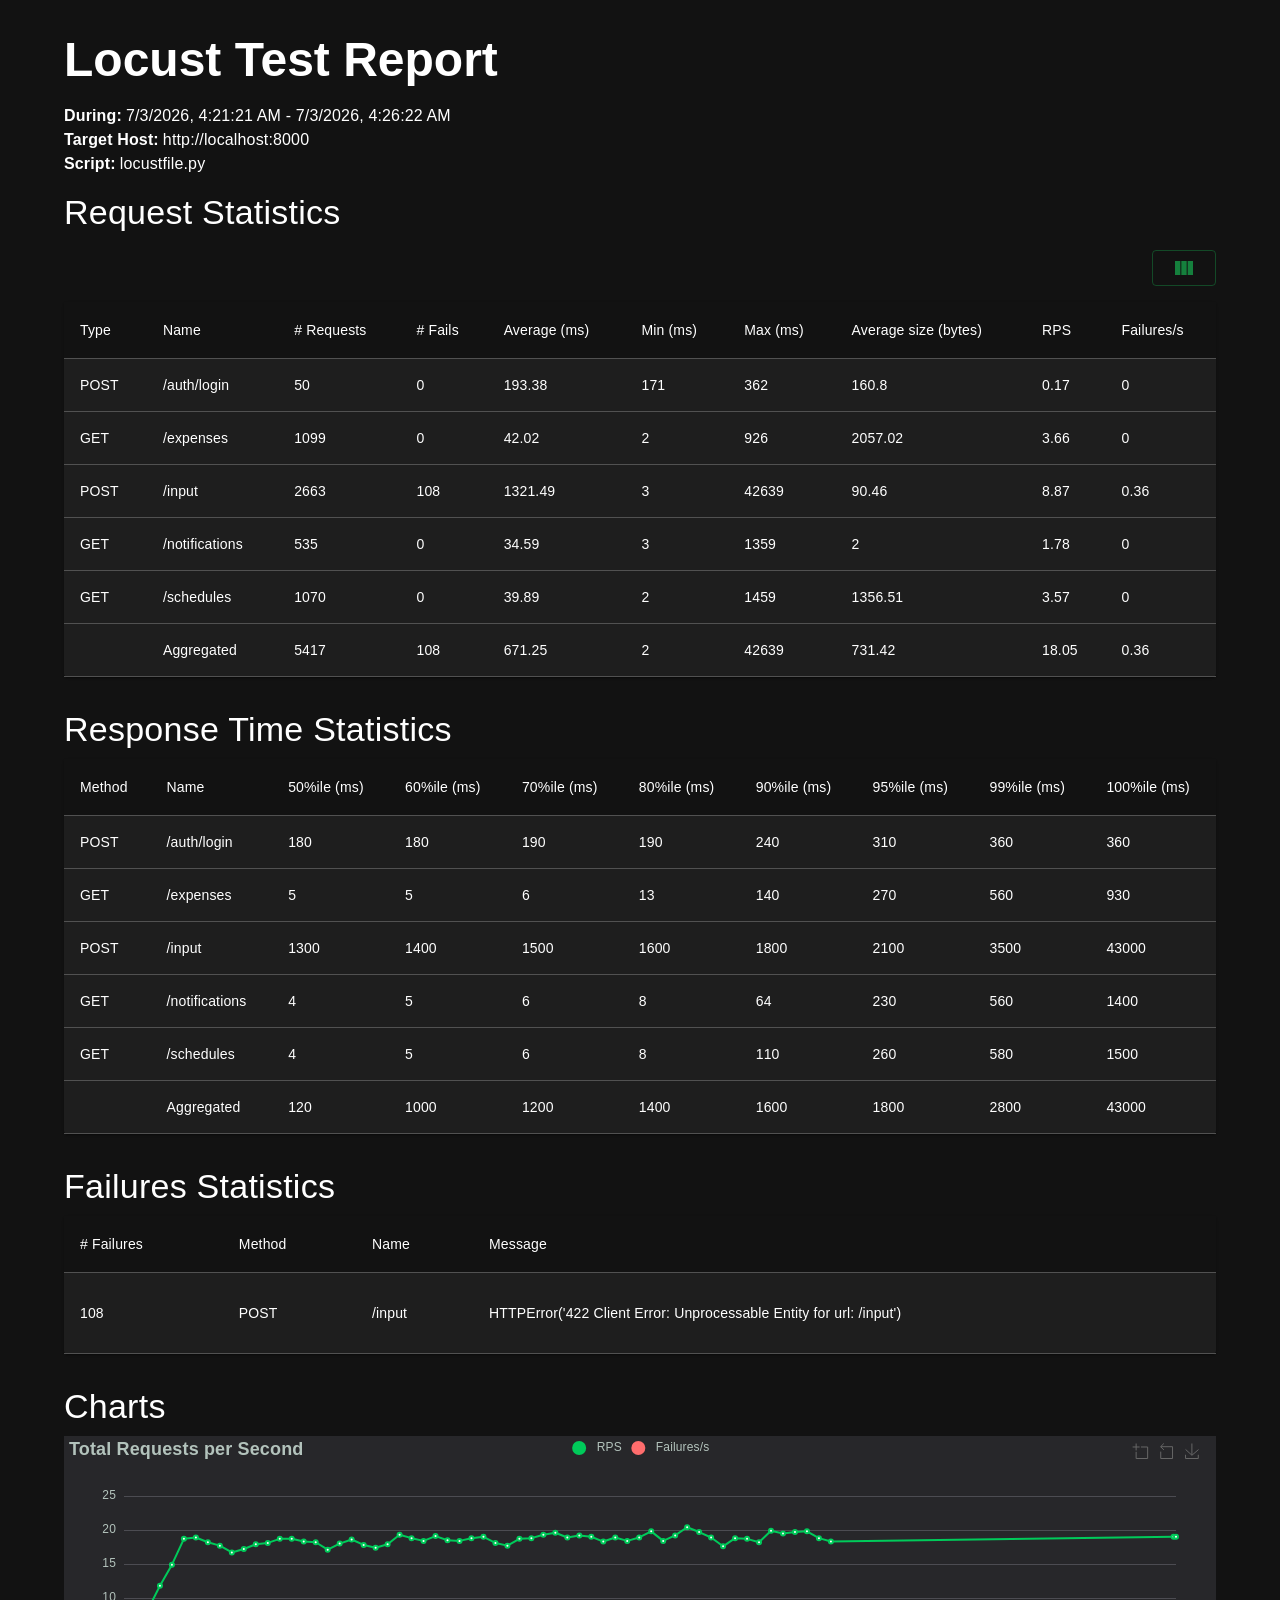
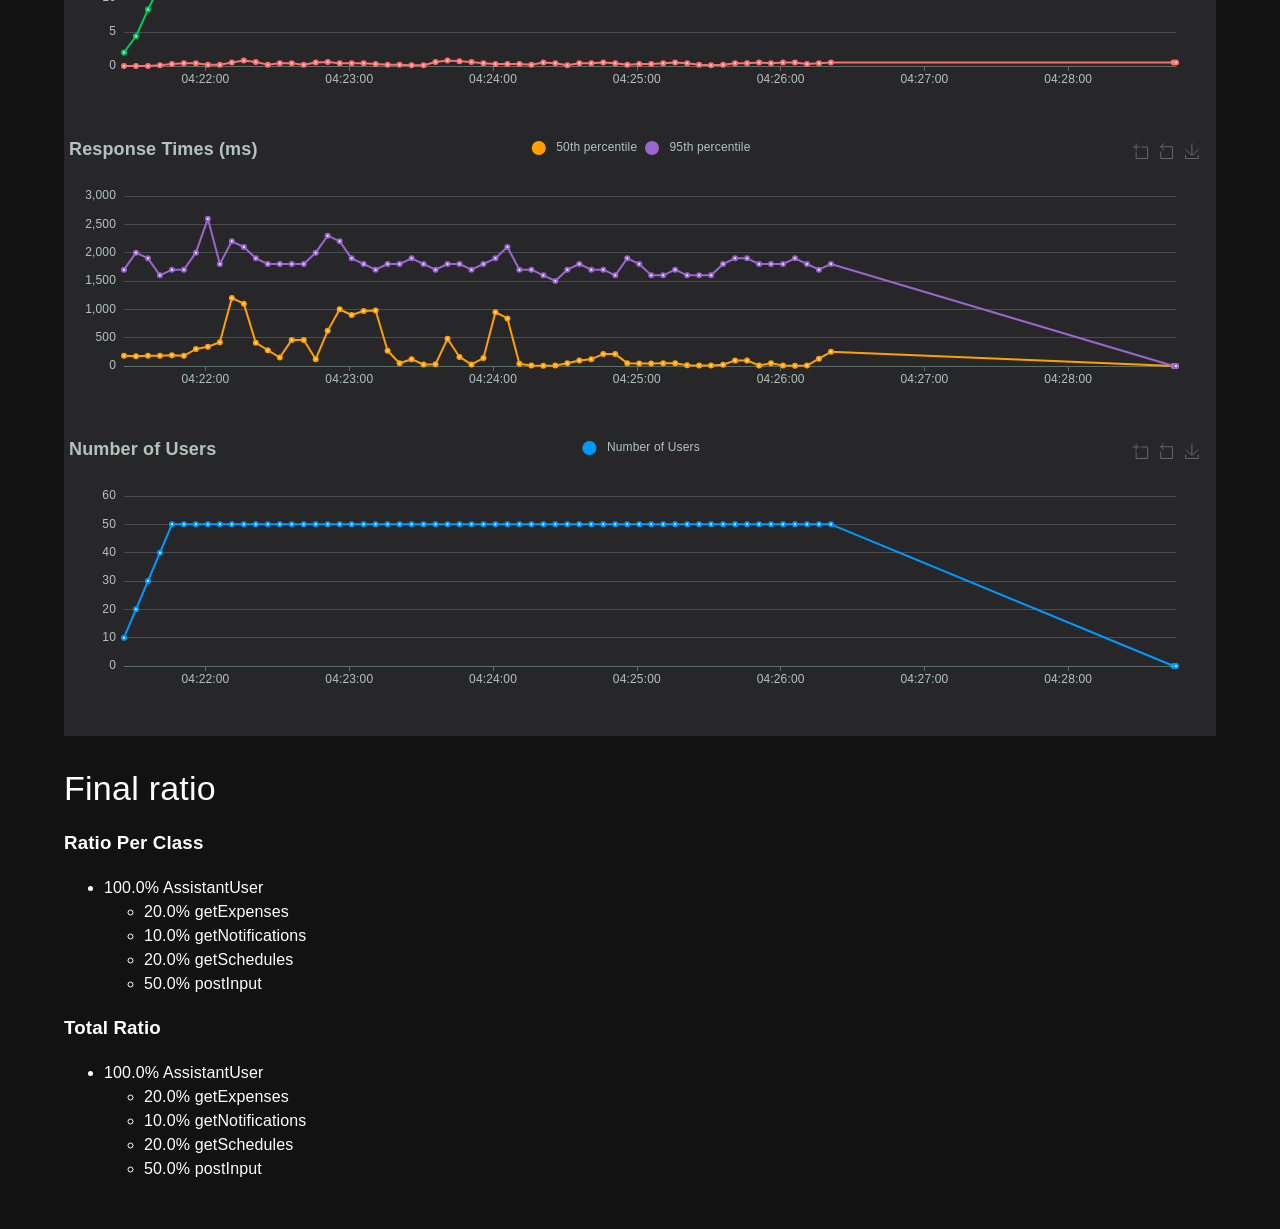
==== commit a80dacaf: "test: add baseline_random exact_cache results (hit rate 11.5%, p50 1300ms)" ====
--- a/loadtest/results/baseline_random/exact_cache/report.html
+++ b/loadtest/results/baseline_random/exact_cache/report.html
@@ -241,7 +241,7 @@
     <div id="root"></div>
 
     <script>
-      window.templateArgs = {"end_time": "2026-07-02T03:37:16Z", "exceptions_statistics": [], "failures_statistics": [{"error": "HTTPError(\u0026#x27;422 Client Error: Unprocessable Entity for url: /input\u0026#x27;)", "method": "POST", "name": "/input", "occurrences": 12}], "history": [{"current_fail_per_sec": ["2026